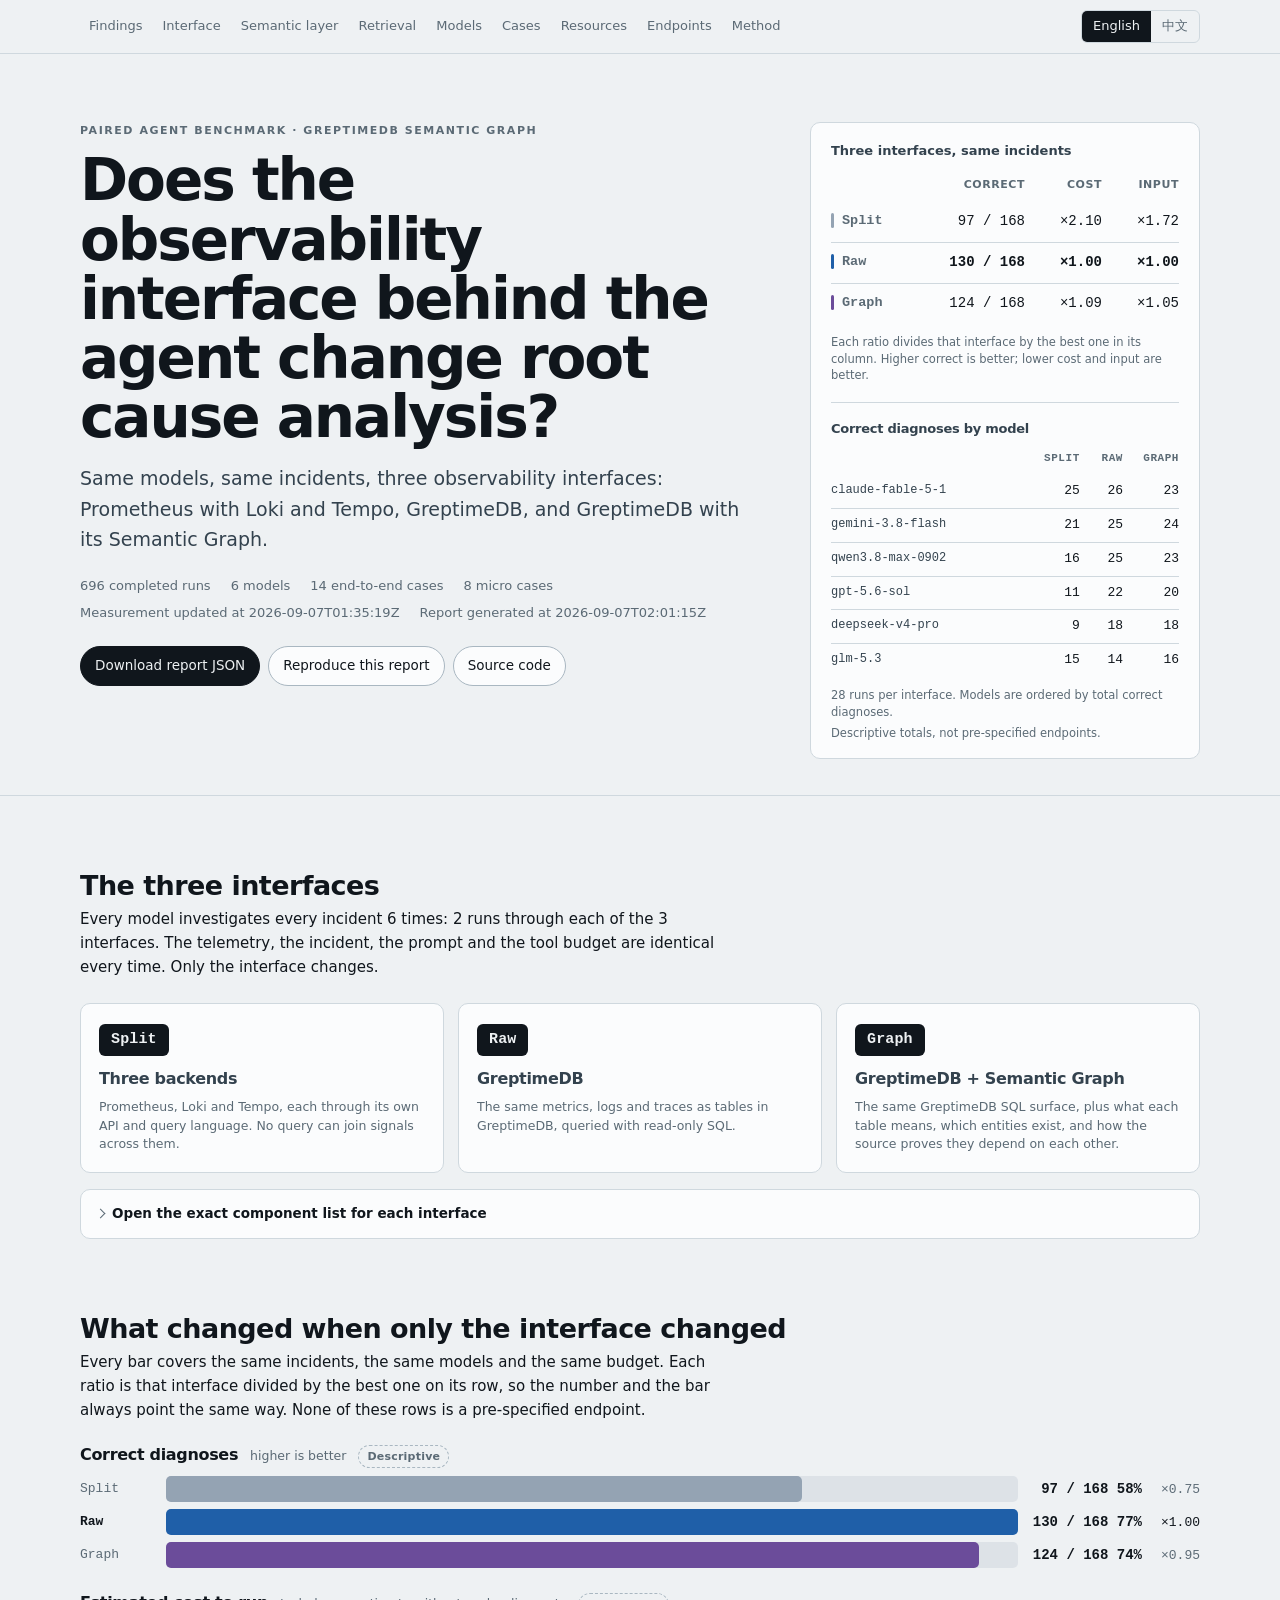
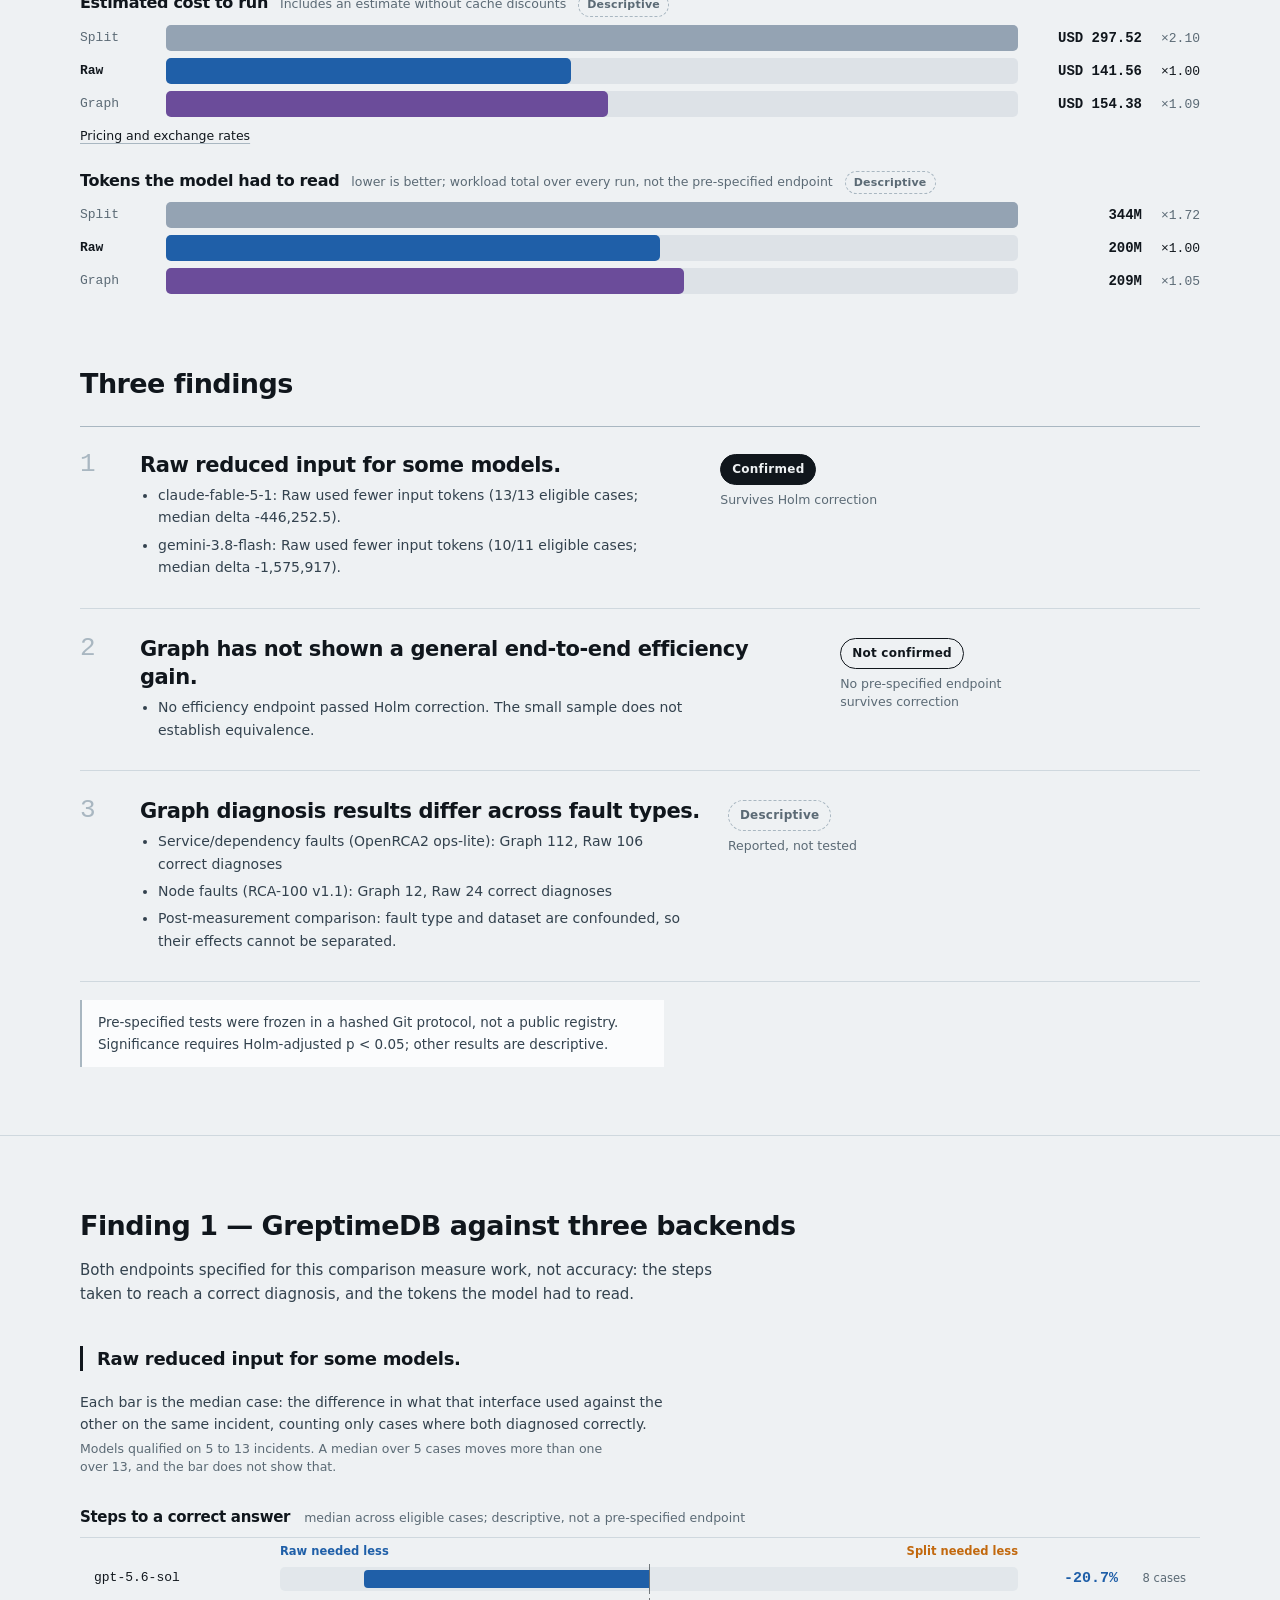
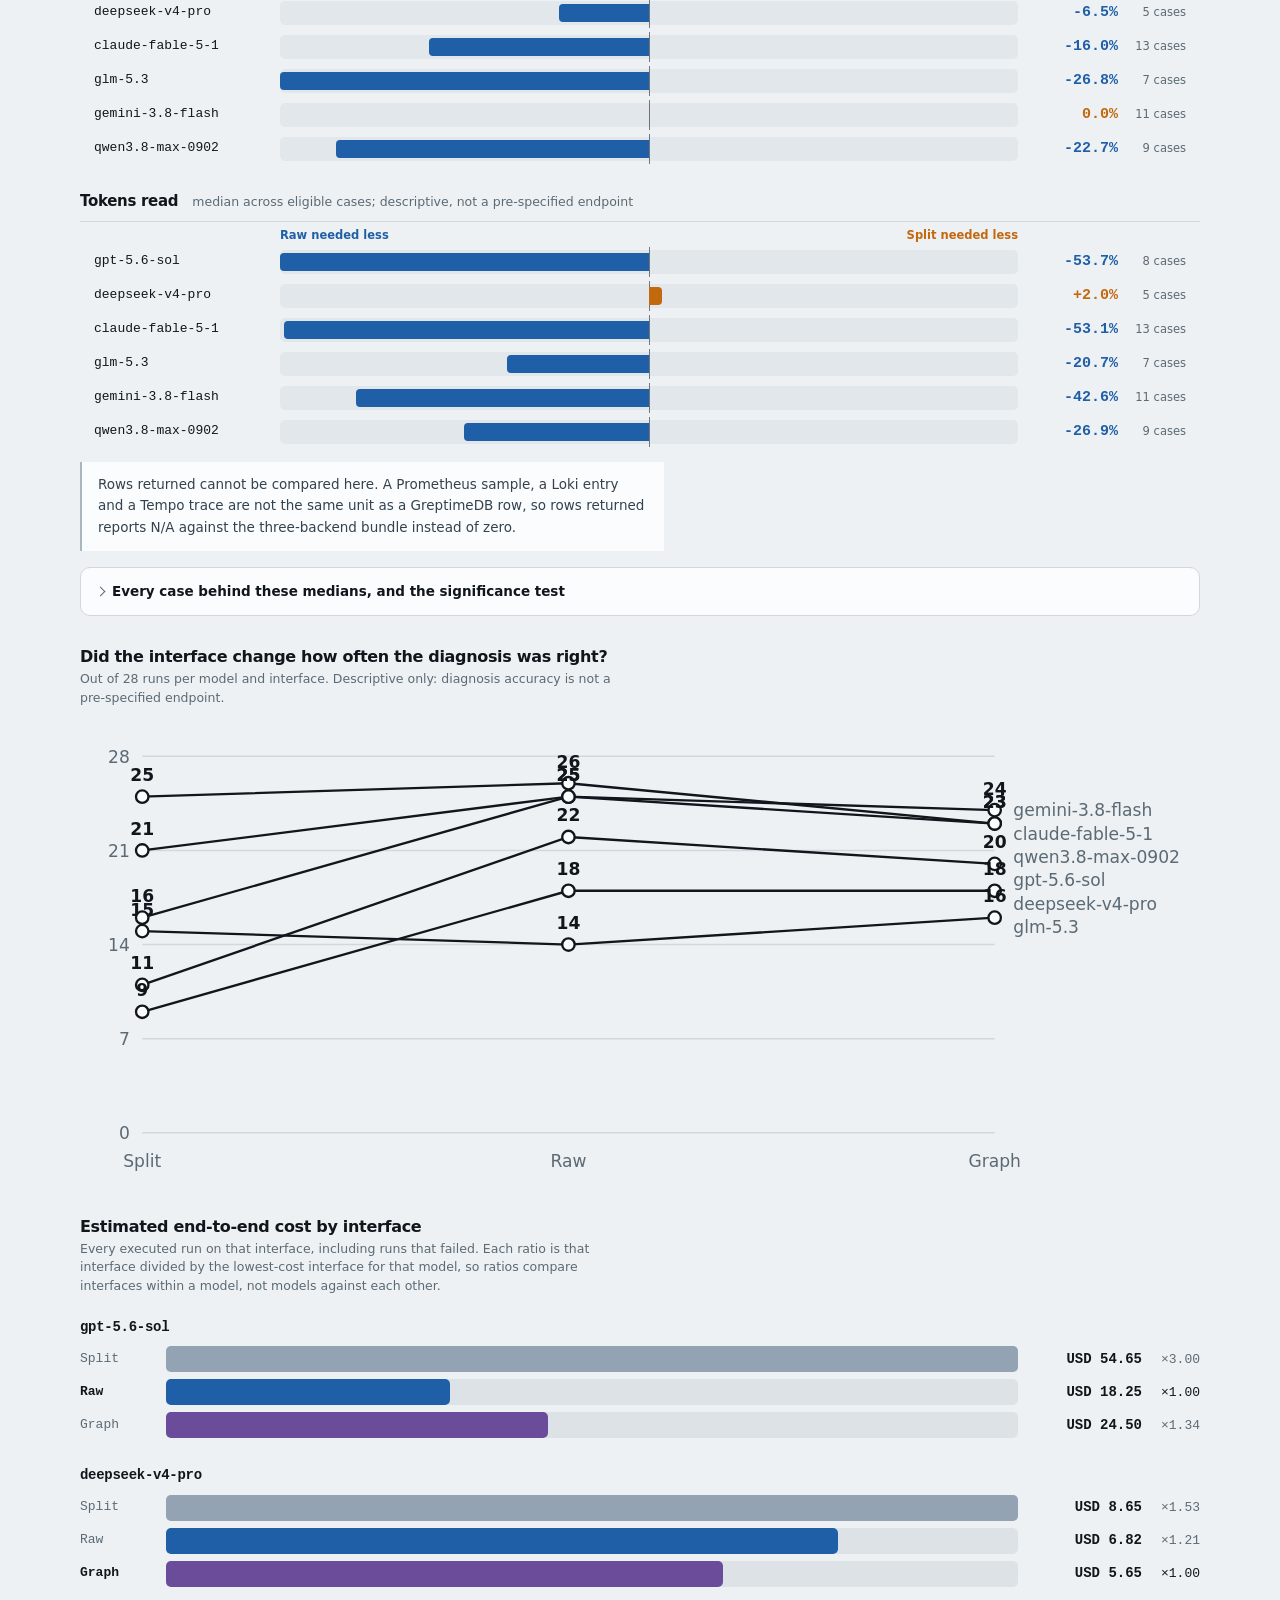
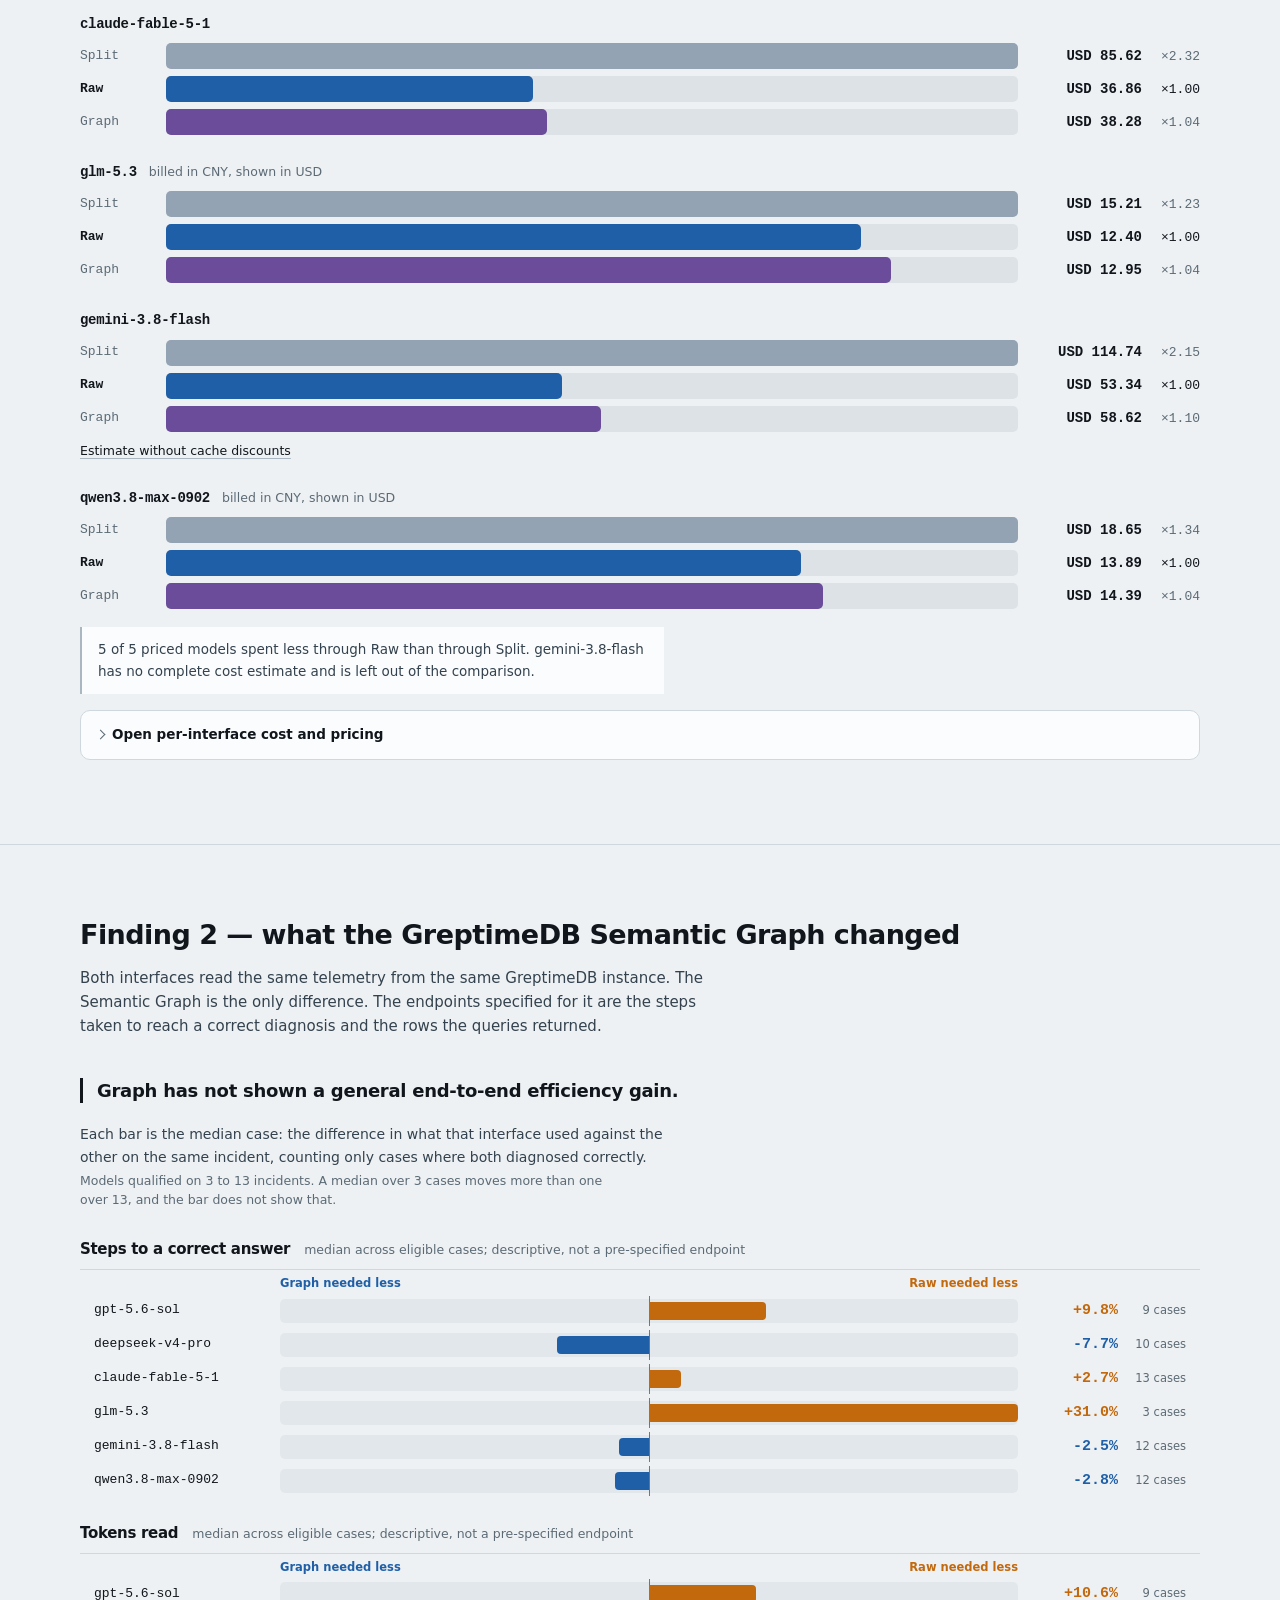
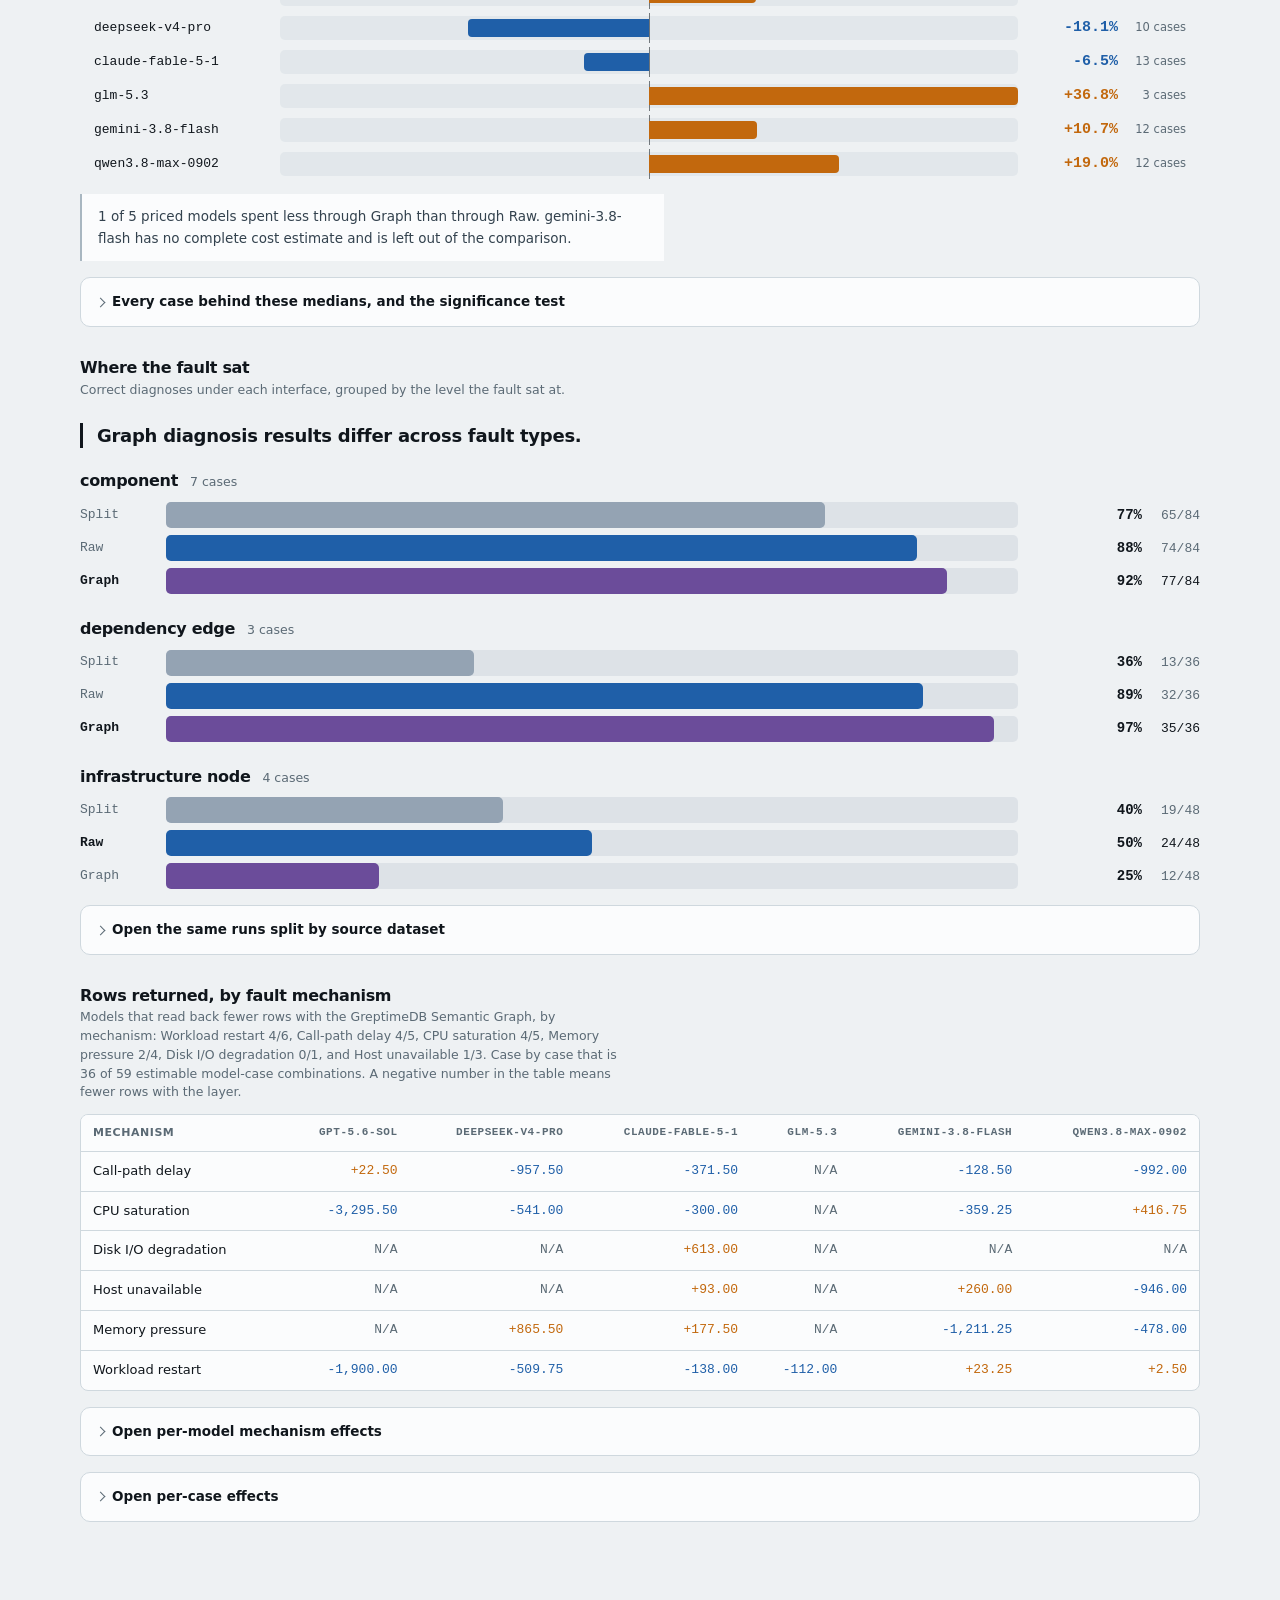
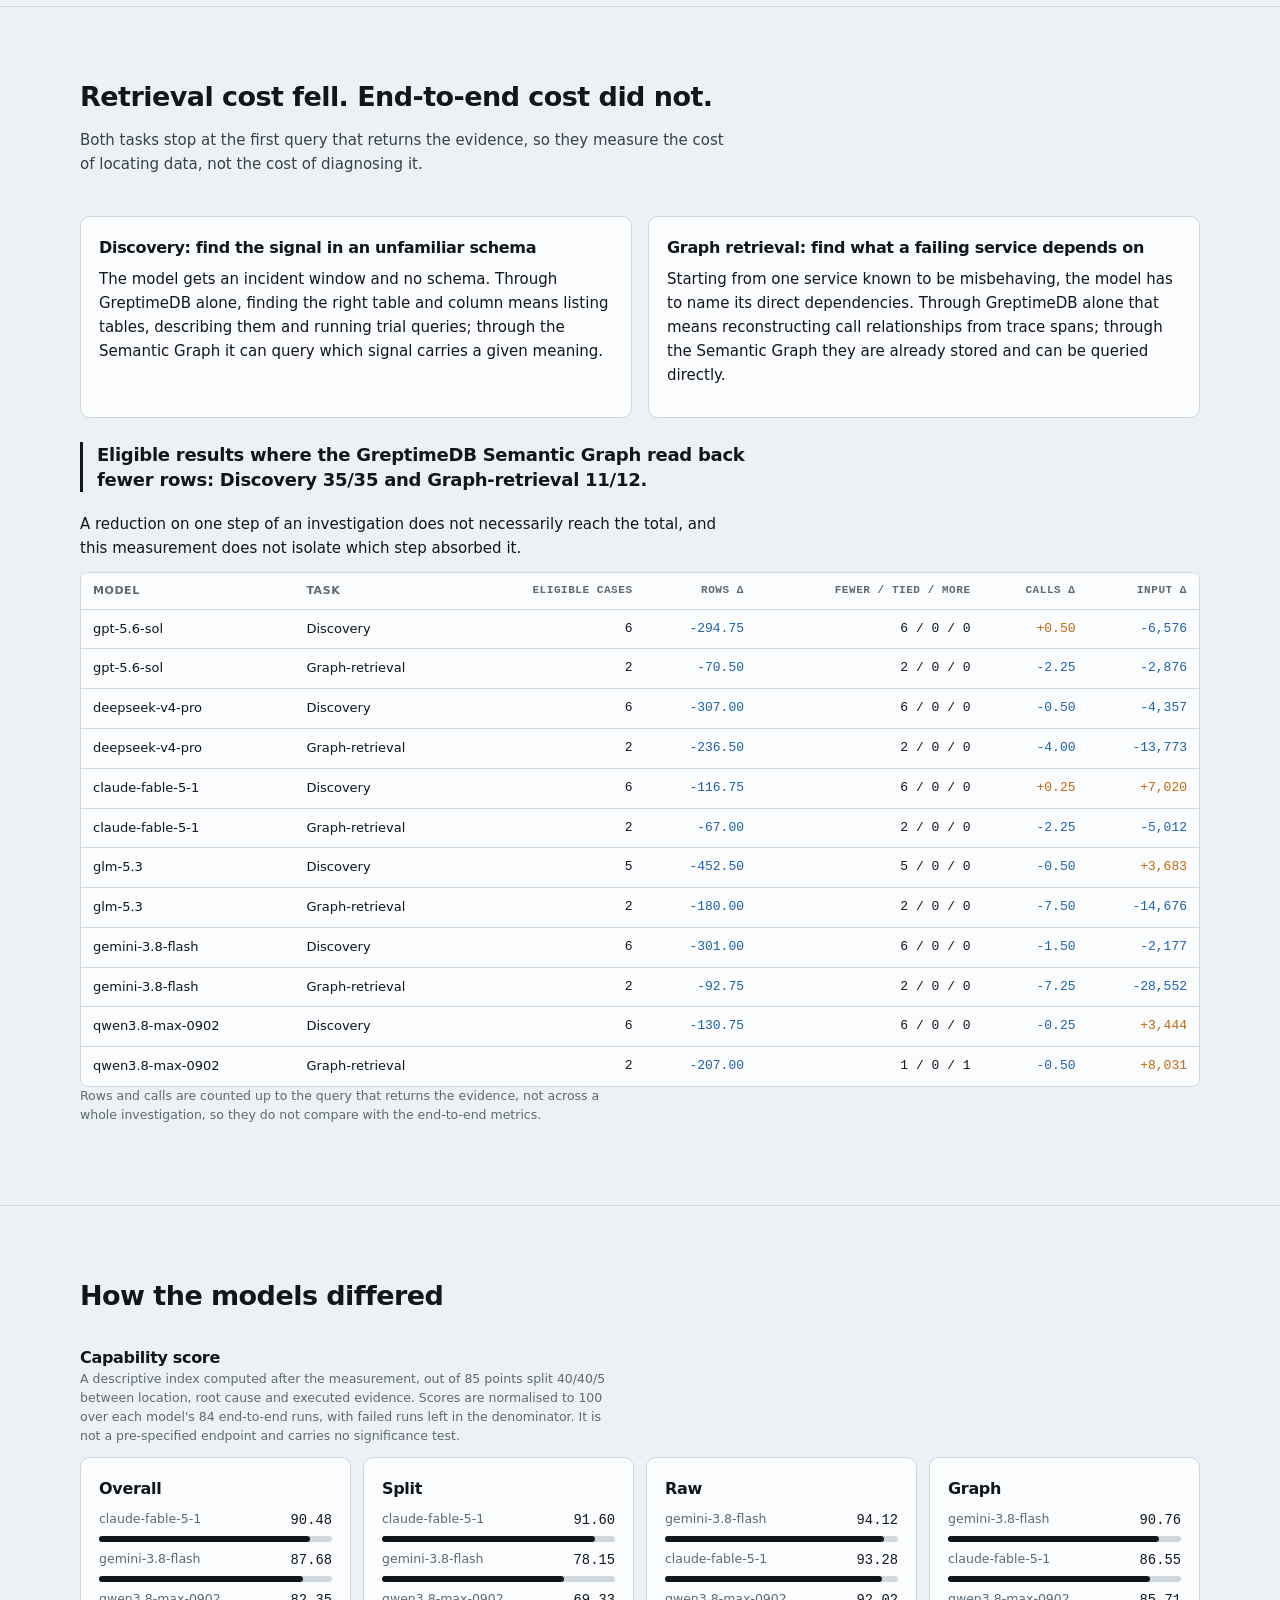
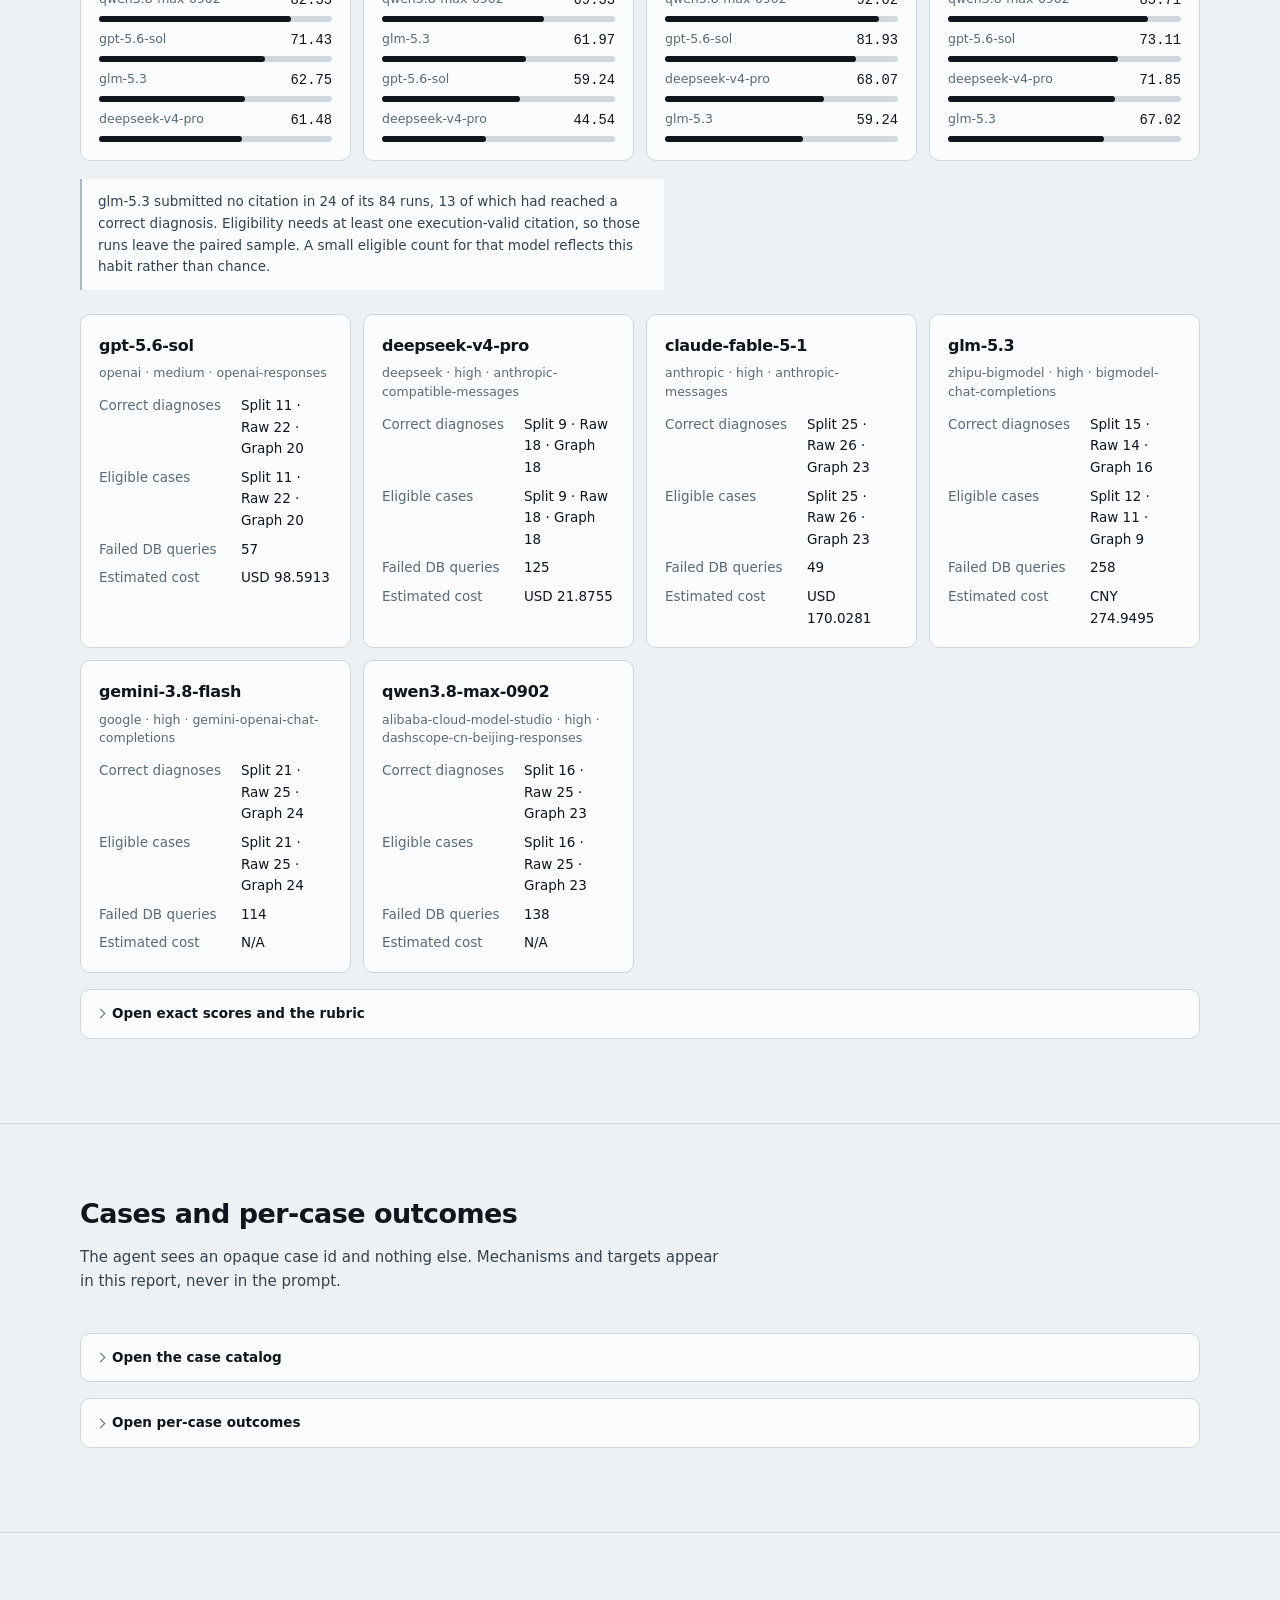
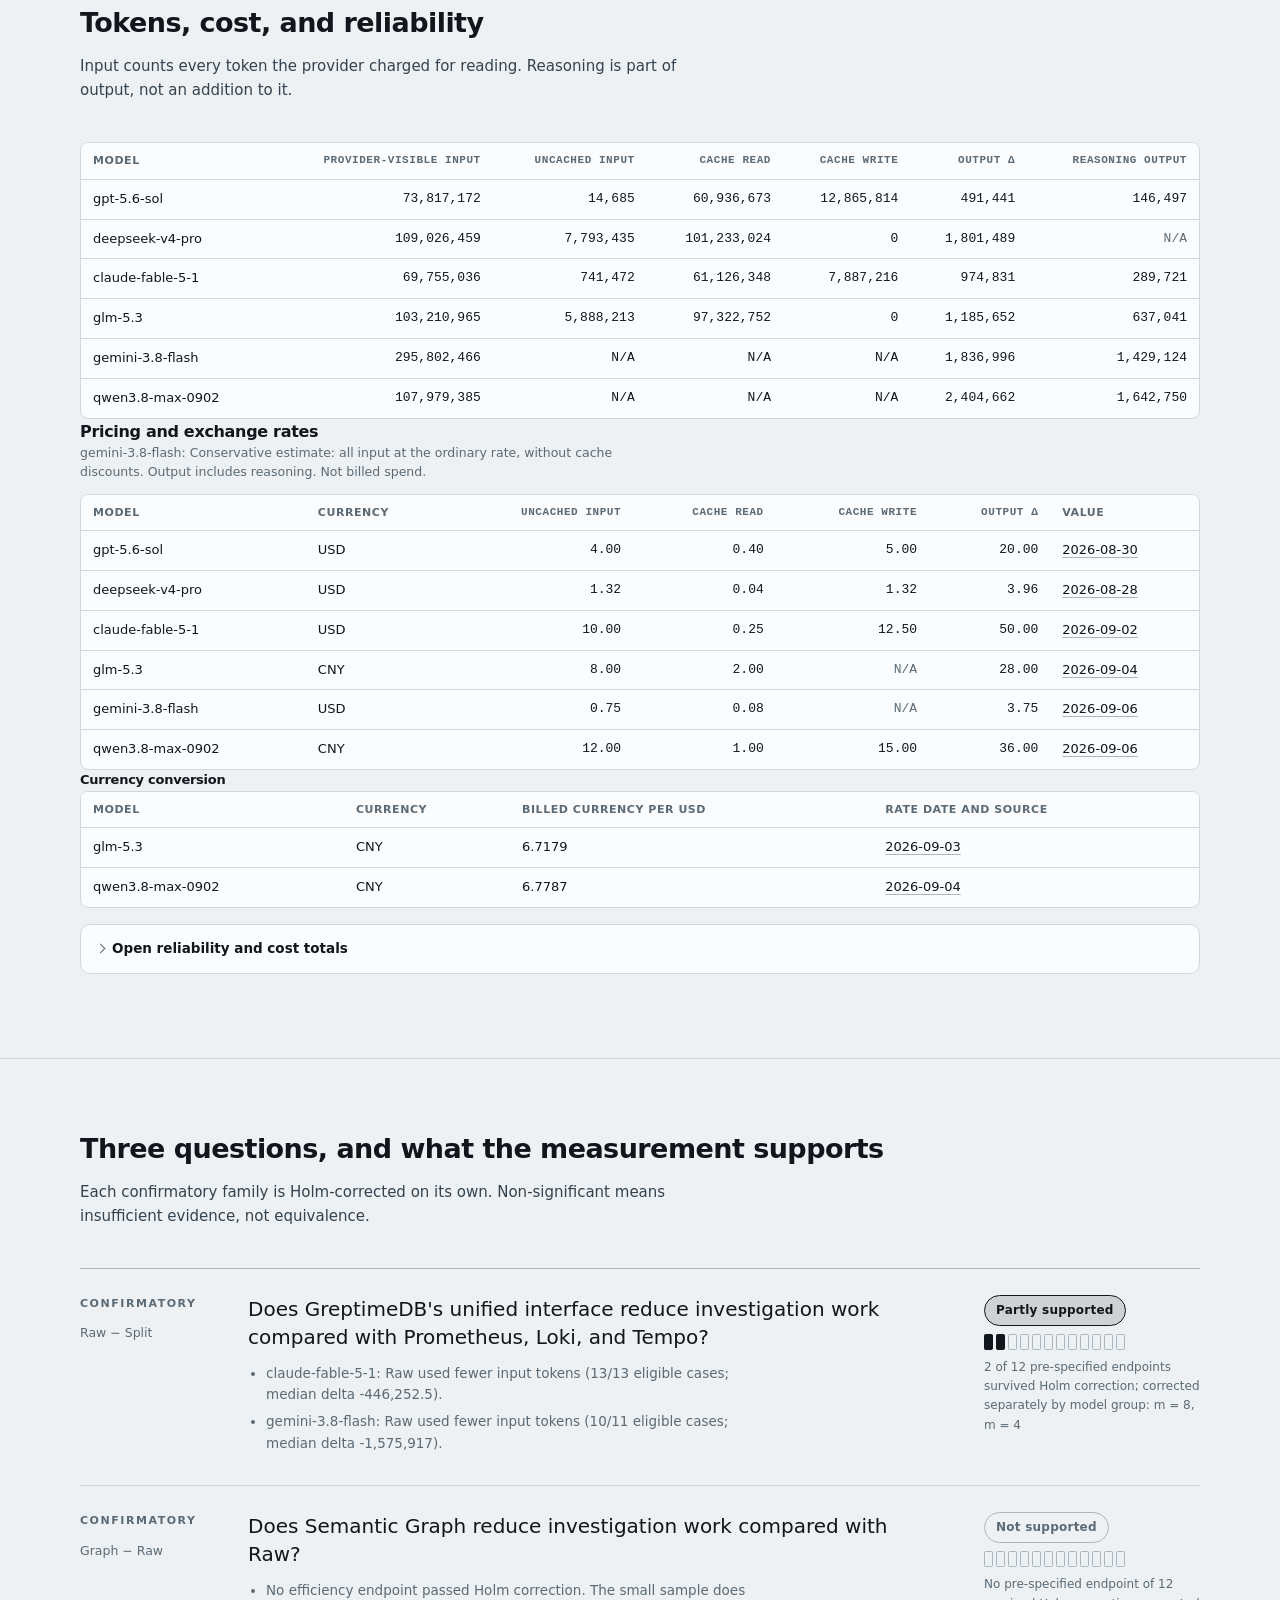
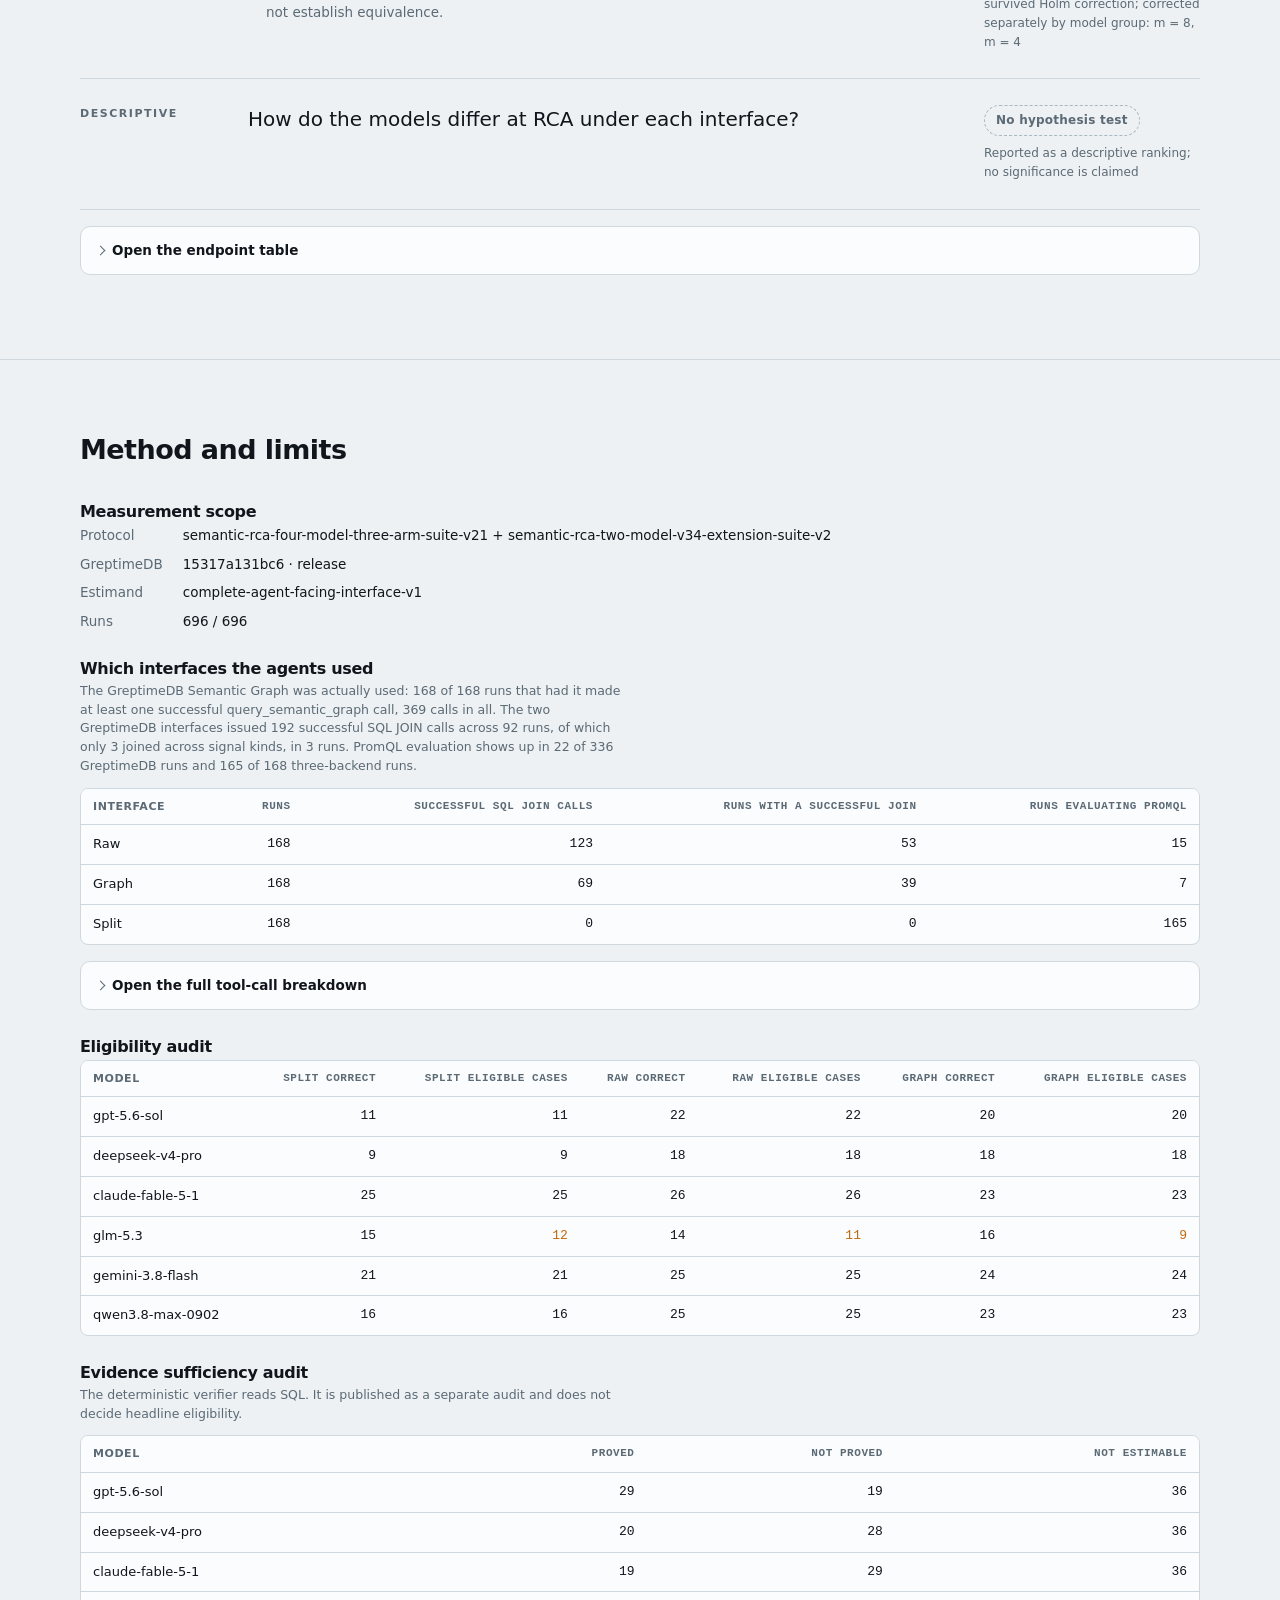
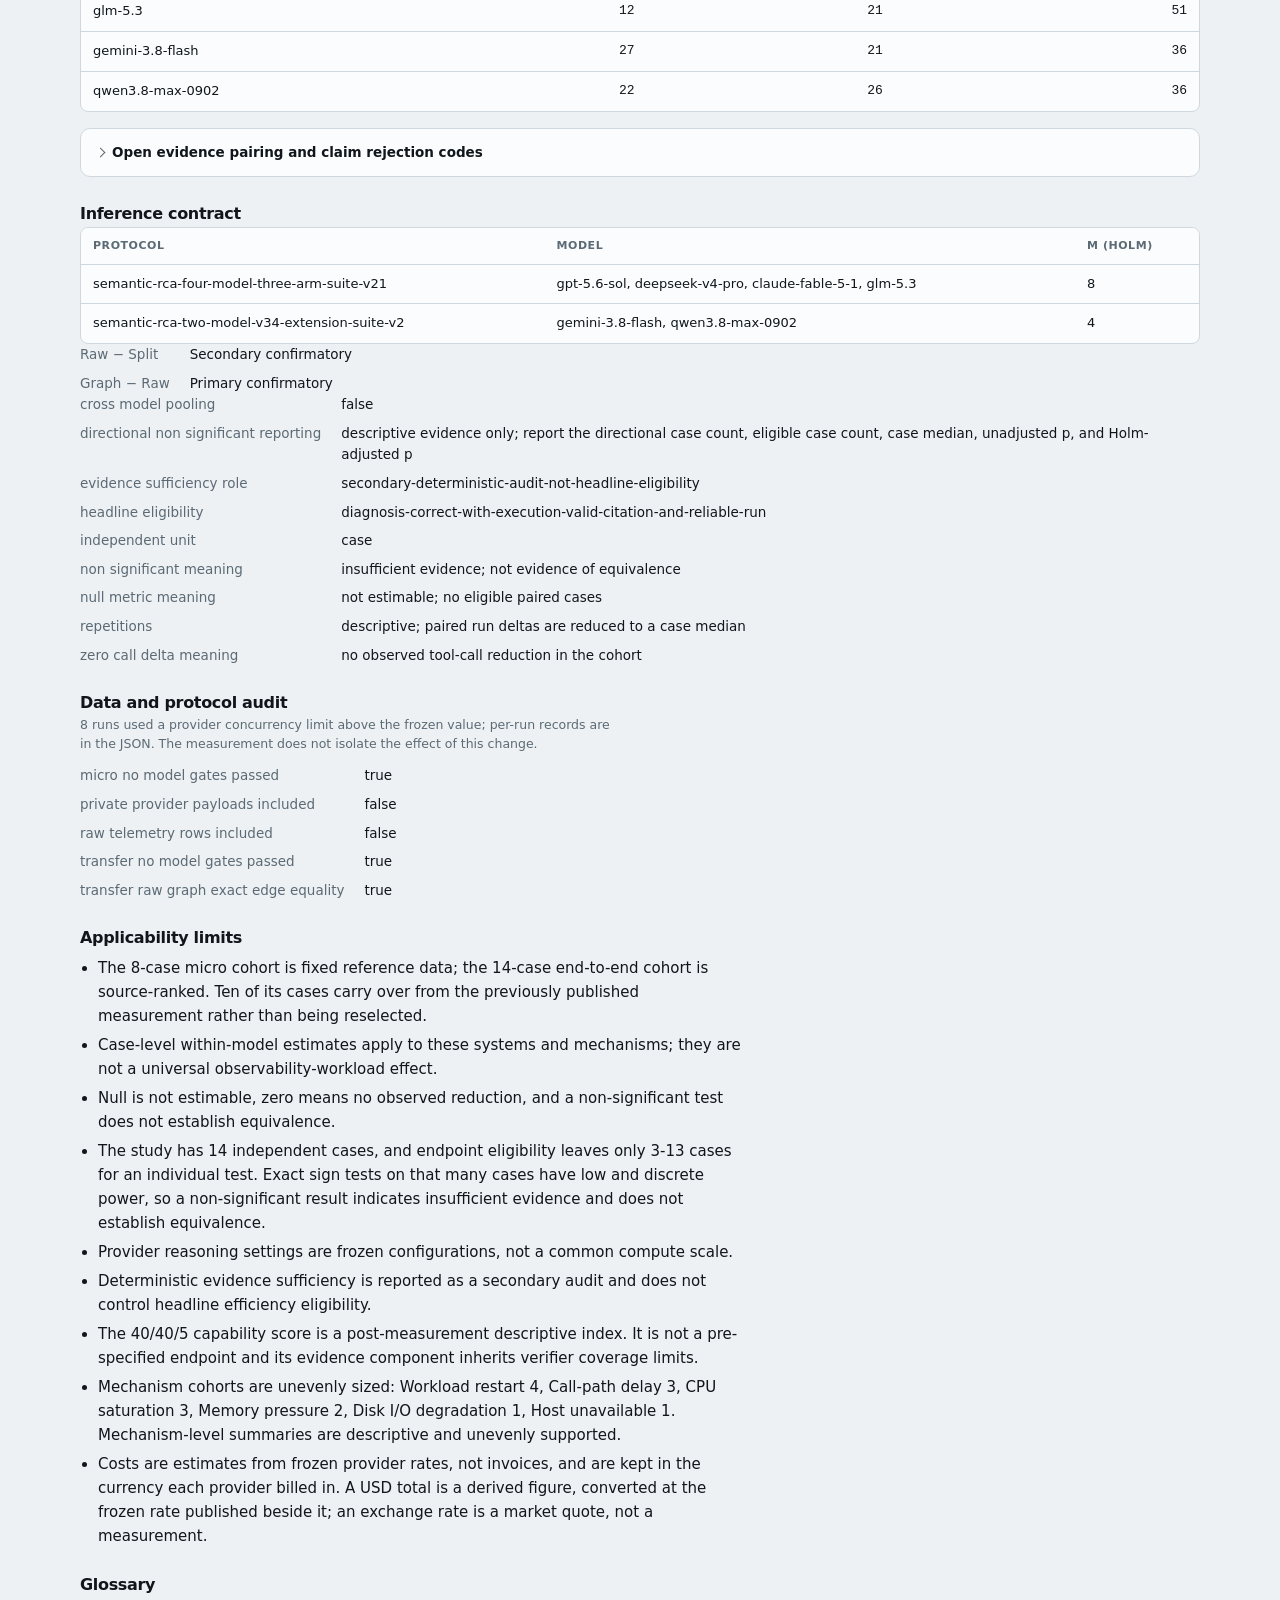
==== artifacts/measurement/agent-rca-v34-six-model.html @ 2697e1e1 "feat(benchmark): add six-model v34 measurement and report Reuse the four-model artifacts and add Gem" ====
<!doctype html>
<html lang="en">
<head>
  <meta charset="utf-8">
  <meta name="viewport" content="width=device-width, initial-scale=1">
  <title>Agent RCA Bench — 2026 report</title>
  <meta name="description" content="A paired measurement of how the observability interface behind an LLM agent changes root cause analysis accuracy, investigation work, and cost.">
  <style>/* Agent RCA Bench report.
 *
 * Neutral by construction. Hue is reserved for one job: which side of a paired
 * comparison a delta favours. Verdicts are encoded by fill density and countable
 * marks instead of colour, so nothing on the page reads as "good" or "bad"
 * before the reader has looked at the number.
 */

:root {
  color-scheme: light;

  --paper: #eef1f3;
  --card: #fbfcfd;
  --ink: #10161c;
  --ink-2: #33424e;
  --muted: #5b6a75;
  --rule: #cfd8de;
  --rule-strong: #a9b7c1;

  /* The only two hues on the page. Negative deltas favour the first treatment
   * named in the comparison; positive deltas favour the second. */
  --favors-left: #1f5fa8;
  --favors-right: #c2680d;
  --favors-left-soft: #dce7f4;
  --favors-right-soft: #f6e6d4;

  /* One colour per interface, used by every bar and by the hero board, so the
   * reader ties a mark back to the same arm wherever it appears. */
  --arm-split: #94a3b3;
  --arm-raw: #1f5fa8;
  --arm-graph: #6b4c9a;

  --step: 4px;
  --gutter: clamp(20px, 4vw, 40px);
  --measure: 68ch;
  --radius: 10px;

  --font-sans: ui-sans-serif, system-ui, -apple-system, BlinkMacSystemFont, "Segoe UI",
    Roboto, "Helvetica Neue", Arial, "PingFang SC", "Hiragino Sans GB",
    "Microsoft YaHei", sans-serif;
  --font-mono: ui-monospace, SFMono-Regular, "SF Mono", Menlo, Consolas,
    "Liberation Mono", monospace;
}

* { box-sizing: border-box; }

html { scroll-behavior: smooth; }

body {
  margin: 0;
  background: var(--paper);
  color: var(--ink);
  font: 15px/1.6 var(--font-sans);
  font-variant-numeric: tabular-nums;
  -webkit-font-smoothing: antialiased;
}

@media (prefers-reduced-motion: reduce) {
  html { scroll-behavior: auto; }
  *, *::before, *::after { animation-duration: 0s !important; transition-duration: 0s !important; }
}

.wrap { width: min(1120px, calc(100% - 2 * var(--gutter))); margin-inline: auto; }

h1, h2, h3, h4 { margin: 0; font-weight: 640; letter-spacing: -0.02em; }
h1 { font-size: clamp(34px, 5.4vw, 58px); line-height: 1.02; letter-spacing: -0.035em; font-weight: 680; }
h2 { font-size: clamp(21px, 2.6vw, 27px); }
h3 { font-size: 16px; }
h4 { font-size: 13px; font-weight: 600; }
p { margin: 0 0 12px; max-width: var(--measure); }
a { color: var(--ink); text-underline-offset: 3px; text-decoration-color: var(--rule-strong); overflow-wrap: anywhere; }
a:hover { text-decoration-color: currentColor; }
:focus-visible { outline: 2px solid var(--ink); outline-offset: 2px; border-radius: 2px; }

/* Hashes, model ids and source URLs are unbreakable tokens that would otherwise
 * push the page wider than a phone viewport. */
code, .num { font-family: var(--font-mono); font-size: 0.92em; overflow-wrap: anywhere; }
.muted { color: var(--muted); }
.caption { color: var(--muted); font-size: 12.5px; line-height: 1.5; }
.eyebrow {
  font-size: 11px;
  font-weight: 680;
  letter-spacing: 0.14em;
  text-transform: uppercase;
  color: var(--muted);
}

/* --- chrome ------------------------------------------------------------- */

.topbar {
  position: sticky;
  top: 0;
  z-index: 20;
  background: color-mix(in srgb, var(--paper) 88%, transparent);
  backdrop-filter: blur(8px);
  border-bottom: 1px solid var(--rule);
}
.topbar-inner {
  display: flex;
  align-items: center;
  gap: 16px;
  padding: 10px 0;
}
.topbar nav {
  display: flex;
  gap: 2px;
  overflow-x: auto;
  scrollbar-width: none;
  flex: 1;
}
.topbar nav::-webkit-scrollbar { display: none; }
.topbar nav a {
  flex: 0 0 auto;
  padding: 5px 9px;
  border-radius: 6px;
  font-size: 13px;
  color: var(--muted);
  text-decoration: none;
  white-space: nowrap;
}
.topbar nav a:hover { color: var(--ink); background: var(--card); }

.lang { display: flex; gap: 0; border: 1px solid var(--rule); border-radius: 6px; overflow: hidden; }
.lang button {
  padding: 5px 11px;
  border: 0;
  background: transparent;
  color: var(--muted);
  font: inherit;
  font-size: 13px;
  cursor: pointer;
}
.lang button[aria-pressed="true"] { background: var(--ink); color: var(--paper); }

/* --- hero: the three questions and their verdicts ------------------------ */

.hero { padding: clamp(40px, 6vw, 68px) 0 clamp(24px, 3vw, 36px); }
.hero h1 { max-width: 16ch; }
.hero .lede { margin-top: 16px; max-width: 56ch; font-size: clamp(16px, 1.7vw, 19px); color: var(--ink-2); }
.hero-meta { display: flex; flex-wrap: wrap; gap: 6px 20px; margin-top: 22px; font-size: 13px; color: var(--muted); }
.hero-actions { display: flex; flex-wrap: wrap; gap: 8px; margin-top: 22px; }
.hero-actions a {
  padding: 8px 14px;
  border: 1px solid var(--rule-strong);
  border-radius: 999px;
  font-size: 13.5px;
  text-decoration: none;
  background: var(--card);
}
.hero-actions a:first-child { background: var(--ink); border-color: var(--ink); color: var(--paper); }

/* The question on the left, the answer on the right. Before this the first
 * screen was prose with an empty half, and the first number sat two screens
 * down. */
.hero-grid {
  display: grid;
  grid-template-columns: minmax(0, 1fr) minmax(330px, 390px);
  gap: clamp(28px, 4vw, 56px);
  align-items: start;
}
.hero-board {
  margin: 0;
  padding: 18px 20px 16px;
  background: var(--card);
  border: 1px solid var(--rule);
  border-radius: var(--radius);
}
.hero-board figcaption {
  margin-bottom: 14px;
  font-size: 13px;
  font-weight: 600;
  color: var(--ink-2);
}
.hero-board table { width: 100%; border-collapse: collapse; }
/* The global `th` rule styles data-table column headers: sticky, uppercase and
 * letterspaced. These tables use `th` for row headers too, and a model id is an
 * exact identifier that must not be recased. */
.hero-board th,
.hero-board td { border-bottom: 0; }
.hero-board th {
  position: static;
  background: none;
  letter-spacing: normal;
  text-transform: none;
  white-space: normal;
}
.hero-board thead th {
  padding: 0 0 9px;
  font-size: 11px;
  font-weight: 600;
  letter-spacing: 0.05em;
  text-align: right;
  text-transform: uppercase;
  color: var(--muted);
}
.hero-board thead th:first-child { text-align: left; }
.hero-board tbody th { padding: 8px 0; text-align: left; font-weight: 500; }
.hero-board tbody td {
  padding: 8px 0 8px 14px;
  font-family: var(--font-mono);
  font-size: 14px;
  text-align: right;
  white-space: nowrap;
}
.hero-board tbody tr + tr th,
.hero-board tbody tr + tr td { border-top: 1px solid var(--rule); }
.hero-board tbody tr[data-basis="true"] td { font-weight: 600; color: var(--ink); }
.arm-chip {
  display: inline-flex;
  align-items: center;
  gap: 8px;
  font-family: var(--font-mono);
  font-size: 13.5px;
  font-weight: 600;
}
.arm-chip::before {
  content: "";
  width: 3px;
  height: 15px;
  border-radius: 2px;
  background: var(--rule-strong);
}
.arm-chip[data-arm="split_pillars"]::before { background: var(--arm-split); }
.arm-chip[data-arm="raw"]::before { background: var(--arm-raw); }
.arm-chip[data-arm="semantic_graph"]::before { background: var(--arm-graph); }
.hero-board-note {
  margin: 10px 0 0;
  max-width: none;
  font-size: 11.5px;
  line-height: 1.45;
  color: var(--muted);
}
.hero-board-note + .hero-board-note { margin-top: 5px; }
.hero-board-sub {
  margin: 18px 0 10px;
  padding-top: 16px;
  border-top: 1px solid var(--rule);
  font-size: 13px;
  font-weight: 600;
  color: var(--ink-2);
}
.hero-models { width: 100%; border-collapse: collapse; }
.hero-models thead th {
  padding: 0 0 8px;
  font-family: var(--font-mono);
  font-size: 11px;
  font-weight: 600;
  text-align: right;
  color: var(--muted);
}
.hero-models thead th:first-child { text-align: left; }
.hero-models tbody th {
  padding: 6px 8px 6px 0;
  font-family: var(--font-mono);
  font-size: 12px;
  font-weight: 500;
  text-align: left;
  color: var(--ink-2);
  overflow-wrap: anywhere;
}
.hero-models tbody td {
  padding: 6px 0 6px 12px;
  font-family: var(--font-mono);
  font-size: 13px;
  text-align: right;
}
.hero-models tbody tr + tr th,
.hero-models tbody tr + tr td { border-top: 1px solid var(--rule); }

/* --- overview: the arms, then the findings ------------------------------- */

.arms { display: grid; grid-template-columns: repeat(3, minmax(0, 1fr)); gap: 14px; margin: 24px 0 8px; }
.arm {
  position: relative;
  padding: 20px 18px 18px;
  background: var(--card);
  border: 1px solid var(--rule);
  border-radius: var(--radius);
}
/* The short name is the card's headline: every later strip, table and axis end
 * refers to it, so it has to be the thing the reader remembers from here. */
.arm-name {
  display: inline-block;
  margin-bottom: 10px;
  padding: 4px 12px;
  border-radius: 6px;
  background: var(--ink);
  color: var(--paper);
  font-family: var(--font-mono);
  font-size: 15px;
  font-weight: 600;
  letter-spacing: 0.01em;
}
.arm h3 { margin-bottom: 6px; font-size: 16px; font-weight: 600; color: var(--ink-2); }
.arm p { margin: 0; }

/* Wherever the three names appear in running prose, they get the same monospace
 * treatment so the reader ties them back to the cards. */
.term {
  padding: 1px 5px;
  border-radius: 4px;
  background: color-mix(in srgb, var(--ink) 8%, transparent);
  font-family: var(--font-mono);
  font-size: 0.9em;
  font-weight: 600;
  white-space: nowrap;
}
.matrix-panel { margin-top: 12px; }

.findings-title { margin-top: clamp(44px, 6vw, 68px); }
.findings { display: grid; gap: 2px; margin-top: 20px; border-top: 1px solid var(--rule-strong); }
/* The verdict sits beside the claim it grades rather than in its own far-right
 * column, which left a gap the width of the badge between the two. */
.finding {
  display: grid;
  grid-template-columns: 40px minmax(0, 1fr);
  gap: 20px;
  align-items: start;
  padding: 24px 0;
  border-bottom: 1px solid var(--rule);
}
/* The verdict spans both rows so a two-line gloss cannot push the supporting
 * paragraph away from the claim it supports. */
.finding-body {
  display: grid;
  /* Content-sized, not 1fr: the text columns are capped for line length, and a
   * stretched track would park the verdict against the far margin again. */
  grid-template-columns: minmax(0, auto) 190px;
  justify-content: start;
  column-gap: 28px;
  align-items: start;
}
.finding-body > h3 { grid-area: 1 / 1; }
.finding-support { grid-area: 2 / 1; }
.finding-index {
  font-family: var(--font-mono);
  font-size: 26px;
  font-weight: 500;
  line-height: 1;
  color: var(--rule-strong);
}
.finding h3 { font-size: clamp(17px, 2vw, 21px); line-height: 1.35; max-width: 46ch; }
.finding-support { margin: 10px 0 0; font-size: 14px; color: var(--ink-2); max-width: 62ch; }
.finding-grade {
  grid-area: 1 / 2 / span 2 / auto;
  display: grid;
  gap: 6px;
  align-content: start;
  justify-items: start;
  padding-top: 3px;
}

.board-title { margin-top: clamp(44px, 6vw, 68px); }
.board { border-top: 1px solid var(--rule-strong); }
.verdict {
  display: grid;
  grid-template-columns: 148px minmax(0, 1fr) 216px;
  gap: 20px;
  align-items: start;
  padding: 26px 0;
  border-bottom: 1px solid var(--rule);
}
.verdict-question { font-size: clamp(16px, 1.9vw, 20px); line-height: 1.4; max-width: 52ch; }
.verdict-detail { margin-top: 8px; font-size: 13.5px; color: var(--muted); max-width: 58ch; }

.verdict-status { display: grid; gap: 8px; justify-items: start; }
.badge {
  display: inline-flex;
  align-items: center;
  padding: 5px 11px;
  border-radius: 999px;
  font-size: 12px;
  font-weight: 640;
  letter-spacing: 0.02em;
  border: 1.5px solid var(--ink);
}
/* Fill weight carries the verdict; no hue, so it survives greyscale and print.
 * The exact tally lives in the countable marks below, not in the fill. */
.badge[data-status="supported"],
.badge[data-grade="confirmed"] { background: var(--ink); color: var(--paper); }
.badge[data-status="partially_supported"],
.badge[data-grade="directional"] { background: color-mix(in srgb, var(--ink) 14%, transparent); }
.badge[data-status="directional_only"] { background: color-mix(in srgb, var(--ink) 14%, transparent); }
.badge[data-status="not_supported"],
.badge[data-status="mixed"],
.badge[data-grade="mixed"] { background: transparent; border-color: var(--rule-strong); color: var(--muted); }
.badge[data-status="descriptive"],
.badge[data-grade="descriptive"] { border-style: dashed; border-color: var(--rule-strong); color: var(--muted); }
.badge-sm { padding: 2px 8px; font-size: 11px; border-width: 1px; }

/* One mark per registered endpoint, filled when it survived correction. */
.tally { display: flex; gap: 3px; flex-wrap: wrap; }
.tally i {
  width: 9px;
  height: 16px;
  border: 1px solid var(--rule-strong);
  border-radius: 1.5px;
}
.tally i[data-on="1"] { background: var(--ink); border-color: var(--ink); }
.tally-label { font-size: 12px; color: var(--muted); }

/* --- sections ------------------------------------------------------------ */

section { padding: clamp(40px, 6vw, 68px) 0; border-top: 1px solid var(--rule); scroll-margin-top: 60px; }
.section-head { display: grid; gap: 10px; margin-bottom: 28px; }
.section-head p { color: var(--ink-2); }

.grid-2 { display: grid; grid-template-columns: repeat(2, minmax(0, 1fr)); gap: 16px; }
.grid-3 { display: grid; grid-template-columns: repeat(3, minmax(0, 1fr)); gap: 16px; }
.grid-4 { display: grid; grid-template-columns: repeat(4, minmax(0, 1fr)); gap: 12px; }

.card {
  padding: 18px;
  background: var(--card);
  border: 1px solid var(--rule);
  border-radius: var(--radius);
}
.card h3 { margin-bottom: 6px; overflow-wrap: anywhere; }

.stat { display: grid; gap: 2px; }
.stat b { font-size: 26px; font-weight: 660; letter-spacing: -0.03em; }
.stat span { font-size: 12.5px; color: var(--muted); }

.note {
  max-width: var(--measure);
  margin: 18px 0 0;
  padding: 12px 16px;
  border-left: 2px solid var(--rule-strong);
  background: var(--card);
  font-size: 13.5px;
  color: var(--ink-2);
}

/* --- signature: paired delta strips -------------------------------------- */

.strips { display: grid; gap: 4px; }
.strip {
  display: grid;
  grid-template-columns: 168px minmax(240px, 1fr) 150px;
  gap: 18px;
  align-items: center;
  padding: 12px 14px;
  border-radius: 8px;
}
.strip:nth-child(odd) { background: color-mix(in srgb, var(--card) 70%, transparent); }
.strip-model { font-size: 13.5px; font-weight: 600; overflow-wrap: anywhere; }
.strip-reading { margin-top: 3px; font-size: 12px; line-height: 1.4; color: var(--muted); }

.strip-axis { position: relative; height: 52px; }
.strip-axis::before {
  content: "";
  position: absolute;
  inset: 30px 0 auto;
  height: 1px;
  background: var(--rule-strong);
}
/* Zero is the only reference the reader needs, so it outranks the ticks. */
.strip-zero {
  position: absolute;
  top: 12px;
  bottom: 4px;
  width: 1.5px;
  margin-left: -0.75px;
  background: var(--ink);
}
.strip-tick { position: absolute; top: 32px; width: 1px; height: 4px; background: var(--rule-strong); }
.strip-tick span {
  position: absolute;
  top: 5px;
  left: 50%;
  transform: translateX(-50%);
  font-family: var(--font-mono);
  font-size: 9.5px;
  color: var(--muted);
  white-space: nowrap;
}
.strip-point {
  position: absolute;
  top: 30px;
  width: 9px;
  height: 9px;
  margin: -4.5px 0 0 -4.5px;
  border-radius: 50%;
  border: 1px solid var(--card);
  animation: point-in 240ms ease-out both;
}
.strip-point[data-side="negative"] { background: var(--favors-left); }
.strip-point[data-side="positive"] { background: var(--favors-right); }
.strip-point[data-side="zero"] { background: var(--muted); }
@keyframes point-in { from { opacity: 0; transform: scale(0.4); } to { opacity: 1; transform: scale(1); } }

/* The median sits above the axis so its label cannot collide with a tick label. */
.strip-median {
  position: absolute;
  top: 22px;
  height: 16px;
  width: 2px;
  margin-left: -1px;
  background: var(--ink);
}
.strip-median::after {
  content: attr(data-label);
  position: absolute;
  top: -14px;
  left: 50%;
  transform: translateX(-50%);
  padding: 0 3px;
  background: var(--paper);
  font-family: var(--font-mono);
  font-size: 10px;
  font-weight: 600;
  color: var(--ink);
  white-space: nowrap;
}
.strip[data-grade="confirmed"] .strip-median::after,
.strip:nth-child(even) .strip-median::after { background: var(--card); }

.strip-result { display: grid; gap: 3px; justify-items: end; text-align: right; }
.strip-signs { font-family: var(--font-mono); font-size: 13px; }
.strip-p { font-size: 11.5px; color: var(--muted); }
/* A confirmed endpoint gets a rule down its left edge; a directional one a
 * lighter rule. Nothing else on the row changes, so the dots stay comparable. */
.strip[data-grade="confirmed"] { box-shadow: inset 3px 0 0 var(--ink); background: var(--card); }
.strip[data-grade="directional"] { box-shadow: inset 3px 0 0 var(--rule-strong); }

.strip-lede { max-width: var(--measure); margin-bottom: 4px; color: var(--ink-2); font-size: 14px; }

/* The axis ends carry the meaning, aligned over the plot column so the words sit
 * above the side they describe. */
.strip-scale {
  display: grid;
  grid-template-columns: 168px minmax(240px, 1fr) 150px;
  gap: 18px;
  padding: 0 14px;
  margin-bottom: 2px;
}
/* Both ends share one grid cell so they sit on the same line, each pushed to the
 * side of the axis it describes. */
.strip-scale span { grid-column: 2; grid-row: 1; font-size: 11.5px; font-weight: 600; }
.strip-scale .scale-left { justify-self: start; color: var(--favors-left); }
.strip-scale .scale-right { justify-self: end; color: var(--favors-right); }

.family-head {
  display: flex;
  flex-wrap: wrap;
  align-items: baseline;
  gap: 6px 14px;
  margin: 28px 0 4px;
  padding-bottom: 8px;
  border-bottom: 1px solid var(--rule);
}
.family-head h3 { font-size: 15px; }
.family-head .muted { font-size: 12.5px; }

/* --- charts -------------------------------------------------------------- */

.chart { display: grid; gap: 12px; }
.chart svg { width: 100%; height: auto; display: block; overflow: visible; }
.chart text { font-family: var(--font-sans); font-variant-numeric: tabular-nums; fill: var(--muted); }
.chart .axis { stroke: var(--rule-strong); stroke-width: 1; }
.chart .grid { stroke: var(--rule); stroke-width: 1; }
.chart .series { fill: none; stroke: var(--ink); stroke-width: 1.5; }
.chart .series-dot { fill: var(--card); stroke: var(--ink); stroke-width: 1.5; }
.chart .value { fill: var(--ink); font-size: 11px; font-weight: 600; }
/* Scope labels read as sentence fragments elsewhere; as a chart heading they
 * need a capital. No effect on the Chinese labels. */
.chart .group-label { font-size: 13px; text-transform: capitalize; }
.chart .label { font-size: 11px; }
.chart .bar { fill: var(--ink); }
.chart .bar-alt { fill: var(--rule-strong); }
.chart .bar-na { fill: none; stroke: var(--rule-strong); stroke-dasharray: 3 3; }

.legend { display: flex; flex-wrap: wrap; gap: 6px 16px; font-size: 12px; color: var(--muted); }
.legend span { display: inline-flex; align-items: center; gap: 6px; }
.legend i { width: 10px; height: 10px; border-radius: 2px; background: var(--ink); }
.legend i.alt { background: var(--rule-strong); }

/* --- tables and detail panels -------------------------------------------- */

.panel {
  margin: 16px 0;
  border: 1px solid var(--rule);
  border-radius: var(--radius);
  background: var(--card);
}
.panel > summary {
  padding: 13px 16px;
  font-size: 13.5px;
  font-weight: 600;
  cursor: pointer;
  list-style: none;
  display: flex;
  align-items: center;
  gap: 8px;
}
.panel > summary::-webkit-details-marker { display: none; }
.panel > summary::before {
  content: "";
  width: 6px;
  height: 6px;
  border-right: 1.5px solid var(--muted);
  border-bottom: 1.5px solid var(--muted);
  transform: rotate(-45deg);
  transition: transform 140ms ease;
}
.panel[open] > summary::before { transform: rotate(45deg); }
.panel[open] > summary { border-bottom: 1px solid var(--rule); }
.panel-body { padding: 16px; display: grid; gap: 14px; }
.panel-body > h4 { margin-top: 6px; }

.table-wrap { overflow-x: auto; border: 1px solid var(--rule); border-radius: 8px; background: var(--card); }
table { width: 100%; border-collapse: collapse; font-size: 13px; }
th, td { padding: 9px 12px; text-align: left; border-bottom: 1px solid var(--rule); vertical-align: top; }
th {
  position: sticky;
  top: 0;
  background: var(--card);
  font-size: 11px;
  font-weight: 640;
  letter-spacing: 0.05em;
  text-transform: uppercase;
  color: var(--muted);
  white-space: nowrap;
}
tbody tr:last-child td { border-bottom: 0; }
td.n, th.n { text-align: right; font-family: var(--font-mono); }
td.na { color: var(--muted); }
td.neg { color: var(--favors-left); }
td.pos { color: var(--favors-right); }

dl.defs { display: grid; grid-template-columns: max-content minmax(0, 1fr); gap: 7px 20px; margin: 0; font-size: 13.5px; }
dl.defs dt { color: var(--muted); }
dl.defs dd { margin: 0; min-width: 0; }

ul.plain { margin: 0; padding-left: 18px; }
ul.plain li { margin: 5px 0; max-width: var(--measure); }

footer { padding: 32px 0 64px; border-top: 1px solid var(--rule); color: var(--muted); font-size: 13px; }

/* --- fallback ------------------------------------------------------------ */

#fallback { display: none; }
.static-summary { width: min(1120px, calc(100% - 2 * var(--gutter))); margin: 48px auto; }
.static-summary h2 { margin-bottom: 12px; }
.static-summary h3 { margin: 20px 0 8px; }
.static-summary ul { padding-left: 18px; }
.static-summary li { margin: 6px 0; }

/* --- responsive ---------------------------------------------------------- */

@media (max-width: 900px) {
  .grid-2, .grid-3, .grid-4 { grid-template-columns: 1fr; }
  .verdict { grid-template-columns: 1fr; gap: 12px; padding: 20px 0; }
  .strip { grid-template-columns: 1fr; gap: 8px; padding: 14px 12px; }
  .strip-result { justify-items: start; text-align: left; }
  .strip:nth-child(odd) { background: var(--card); }
  .strip { border: 1px solid var(--rule); }
}

@media print {
  body { background: #fff; }
  .topbar, .hero-actions { display: none; }
  section { break-inside: avoid; page-break-inside: avoid; }
  .panel > summary { display: none; }
  .panel:not([open]) .panel-body { display: grid; }
  .strip-point { animation: none; }
}

/* A section's own finding, restated where its evidence begins. */
.insight {
  max-width: 56ch;
  margin: 24px 0 20px;
  padding-left: 14px;
  border-left: 3px solid var(--ink);
  font-size: clamp(16px, 1.8vw, 18px);
  font-weight: 620;
  line-height: 1.4;
  letter-spacing: -0.015em;
}

@media (max-width: 900px) {
  .arms { grid-template-columns: 1fr; }
  /* The labels no longer overflow on a desktop width, but they still do here,
   * and the scrollbar is hidden. Fade the trailing edge so the reader can see
   * the row continues. */
  .topbar nav {
    -webkit-mask-image: linear-gradient(to right, #000 calc(100% - 28px), transparent);
    mask-image: linear-gradient(to right, #000 calc(100% - 28px), transparent);
  }
  .finding { grid-template-columns: 28px minmax(0, 1fr); }
  .finding-body { grid-template-columns: minmax(0, 1fr); }
  .finding-body > h3 { grid-area: auto; }
  .finding-grade { grid-area: auto; padding-top: 10px; }
  .finding-support { grid-area: auto; }
  .strip-scale { grid-template-columns: 1fr; padding: 0 12px; }
  .strip-scale span { grid-column: 1; }
  .strip-scale .scale-right { grid-row: auto; justify-self: start; }
}

/* --- relative change: a zero line, and which side of it each model fell -- */

.pct-rows { display: grid; gap: 10px; margin-top: 6px; }
.pct-row {
  display: grid;
  grid-template-columns: 168px minmax(240px, 1fr) 150px;
  align-items: center;
  gap: 18px;
  padding: 0 14px;
}
.pct-name { font-family: var(--font-mono); font-size: 13px; color: var(--ink); }

/* The track is the full span; the zero line is its midpoint, and a bar grows
 * from that midpoint outward, so bar length reads as magnitude and side reads
 * as direction without consulting the number. */
.pct-track {
  position: relative;
  height: 24px;
  border-radius: 5px;
  background: color-mix(in srgb, var(--rule) 40%, transparent);
}
.pct-zero {
  position: absolute;
  left: 50%;
  top: -3px;
  bottom: -3px;
  width: 1px;
  background: var(--ink);
  opacity: 0.55;
}
.pct-fill { position: absolute; top: 3px; height: 18px; }
.pct-fill[data-direction="down"] {
  right: 50%;
  border-radius: 4px 0 0 4px;
  background: var(--favors-left);
}
.pct-fill[data-direction="up"] {
  left: 50%;
  border-radius: 0 4px 4px 0;
  background: var(--favors-right);
}

.pct-value { display: flex; align-items: baseline; justify-content: flex-end; gap: 10px; }
.pct-value strong { font-family: var(--font-mono); font-size: 15px; font-weight: 600; }
.pct-row[data-direction="down"] .pct-value strong { color: var(--favors-left); }
.pct-row[data-direction="up"] .pct-value strong { color: var(--favors-right); }
.pct-cases { font-size: 11.5px; color: var(--muted); min-width: 58px; text-align: right; }

@media (max-width: 900px) {
  .pct-row { grid-template-columns: 1fr; gap: 6px; padding: 0 12px; }
  .pct-value { justify-content: flex-start; }
}

/* --- headline bars: ratios you can see ----------------------------------- */

.headline { display: grid; gap: 22px; margin-top: 20px; }
.headline-row { display: grid; gap: 8px; }
.headline-head { display: flex; flex-wrap: wrap; align-items: baseline; gap: 8px 12px; }
.headline-head h3 { font-size: 16px; }
.headline-row > .caption { margin: 2px 0 0; }
.headline-row p { margin: 0; }

.bars { display: grid; gap: 7px; }
.bar-row {
  display: grid;
  grid-template-columns: 72px minmax(0, 1fr) 168px;
  align-items: center;
  gap: 14px;
}
.bar-name { font-family: var(--font-mono); font-size: 13px; color: var(--muted); }
.bar-row[data-best="true"] .bar-name { color: var(--ink); font-weight: 600; }
.bar-track { height: 26px; border-radius: 5px; background: color-mix(in srgb, var(--rule) 55%, transparent); }
.bar-fill { height: 26px; border-radius: 5px; }

/* Three arm identities. None of them is a "good" or "bad" colour; the number
 * beside the bar carries the direction. */
.bar-fill[data-arm="split_pillars"] { background: var(--arm-split); }
.bar-fill[data-arm="raw"] { background: var(--arm-raw); }
.bar-fill[data-arm="semantic_graph"] { background: var(--arm-graph); }

.bar-value { display: flex; align-items: baseline; justify-content: flex-end; gap: 10px; }
.bar-value strong { font-family: var(--font-mono); font-size: 14px; font-weight: 600; }
.bar-ratio { font-family: var(--font-mono); font-size: 13px; color: var(--muted); min-width: 48px; text-align: right; }
.bar-row[data-best="true"] .bar-ratio { color: var(--ink); }

/* Cost reuses the headline bars; only the group spacing differs, because each
 * group is one model rather than one metric. */
.cost-groups { gap: 26px; }
.cost-groups .headline-head h3 { font-family: var(--font-mono); font-size: 14px; }

@media (max-width: 900px) {
  .bar-row { grid-template-columns: 60px minmax(0, 1fr); }
  .bar-value { grid-column: 2; justify-content: flex-start; }
  .hero-grid { grid-template-columns: 1fr; gap: 28px; }
}
</style>
</head>
<body>
  <div id="report" hidden></div>
  <div id="fallback"><div class="static-summary"><h2>What we found</h2><ol><li><strong>Raw reduced input for some models.</strong> [confirmed] <ul><li>claude-fable-5-1: Raw used fewer input tokens (13/13 eligible cases; median delta -446,252.5).</li><li>gemini-3.8-flash: Raw used fewer input tokens (10/11 eligible cases; median delta -1,575,917).</li></ul></li><li><strong>Graph has not shown a general end-to-end efficiency gain.</strong> [not_confirmed] <ul><li>No efficiency endpoint passed Holm correction. The small sample does not establish equivalence.</li></ul></li><li><strong>Graph diagnosis results differ across fault types.</strong> [descriptive] <ul><li>Service/dependency faults (OpenRCA2 ops-lite): Graph 112, Raw 106 correct diagnoses</li><li>Node faults (RCA-100 v1.1): Graph 12, Raw 24 correct diagnoses</li><li>Post-measurement comparison: fault type and dataset are confounded, so their effects cannot be separated.</li></ul></li></ol><h3>The three interfaces compared</h3><ul><li><strong>Split</strong>: telemetry, prometheus-native-http-api, loki-native-http-api, tempo-native-http-api</li><li><strong>Raw</strong>: telemetry, ordinary-schema-metadata, read-only-sql, promql-without-metric-metadata</li><li><strong>Graph</strong>: telemetry, ordinary-schema-metadata, read-only-sql, promql, table-semantics, semantic-entities, semantic-relationships, usage-guidance, runtime-recovery-guidance, coverage-snapshot</li></ul><h3>Correct diagnoses by interface</h3><ul><li>gpt-5.6-sol: Split 11/28, Raw 22/28, Graph 20/28</li><li>deepseek-v4-pro: Split 9/28, Raw 18/28, Graph 18/28</li><li>claude-fable-5-1: Split 25/28, Raw 26/28, Graph 23/28</li><li>glm-5.3: Split 15/28, Raw 14/28, Graph 16/28</li><li>gemini-3.8-flash: Split 21/28, Raw 25/28, Graph 24/28</li><li>qwen3.8-max-0902: Split 16/28, Raw 25/28, Graph 23/28</li></ul><h3>Pre-specified questions</h3><ul><li>storage shape: partially supported. 2 of 12 pre-specified endpoints survived Holm correction; corrected separately by model group: m = 8, m = 4</li><li>semantic layer: not supported. No pre-specified endpoint of 12 survived Holm correction; corrected separately by model group: m = 8, m = 4</li><li>model ranking: descriptive. Reported as a descriptive ranking; no significance is claimed</li></ul><p>The GreptimeDB Semantic Graph was actually used: 168 of 168 runs that had it made at least one successful query_semantic_graph call, 369 calls in all. The two GreptimeDB interfaces issued 192 successful SQL JOIN calls across 92 runs, of which only 3 joined across signal kinds, in 3 runs. PromQL evaluation shows up in 22 of 336 GreptimeDB runs and 165 of 168 three-backend runs.</p><p>696 completed runs across 6 models, 14 end-to-end cases and 8 micro cases. The full narrative report is in <a href="https://github.com/GreptimeTeam/agent-rca-bench/blob/main/REPORT.md">REPORT.md</a>.</p><p>Measurement updated at 2026-09-07T01:35:19Z; report generated at 2026-09-07T02:01:15Z.</p><p>8 runs used a provider concurrency limit above the frozen value; per-run records are in the JSON. The measurement does not isolate the effect of this change.</p></div></div>
  <noscript><style>#fallback{display:block}</style></noscript>
  <script type="application/json" id="semantic-rca-report">{"audit":{"micro_no_model_gates_passed":true,"private_provider_payloads_included":false,"raw_telemetry_rows_included":false,"transfer_no_model_gates_passed":true,"transfer_raw_graph_exact_edge_equality":true},"capability_scores":{"method_basis":[{"benchmark":"RCAEval","source":"https://github.com/phamquiluan/RCAEval/blob/main/RCAEval/benchmark/evaluation.py","use":"reports coarse service and fine-grained root-cause accuracy separately"},{"benchmark":"RCAgentBench","source":"https://github.com/CSTCloudOps/RCAgentBench/blob/main/eval.py","use":"uses a 40% location, 40% type, and 20% explainability split"}],"models":{"claude-fable-5-1":{"by_treatment":{"raw":{"average_dimension_points":{"evidence":5.0,"location":37.14,"root_cause":37.14},"component_hits":{"causal_locus_match":26,"causal_scope_match":26,"fault_category_match":26,"has_execution_valid_citation":28,"mechanism_code_match":26},"maximum_points":2380,"normalized_score":93.28,"points":2220,"runs":28,"score":79.29,"unscored_dimensions":{"required_evidence_covered":{"covered":9,"failed":15,"not_estimable":4}}},"semantic_graph":{"average_dimension_points":{"evidence":5.0,"location":34.64,"root_cause":33.93},"component_hits":{"causal_locus_match":24,"causal_scope_match":25,"fault_category_match":23,"has_execution_valid_citation":28,"mechanism_code_match":24},"maximum_points":2380,"normalized_score":86.55,"points":2060,"runs":28,"score":73.57,"unscored_dimensions":{"required_evidence_covered":{"covered":10,"failed":14,"not_estimable":4}}},"split_pillars":{"average_dimension_points":{"evidence":5.0,"location":35.71,"root_cause":37.14},"component_hits":{"causal_locus_match":25,"causal_scope_match":25,"fault_category_match":26,"has_execution_valid_citation":28,"mechanism_code_match":26},"maximum_points":2380,"normalized_score":91.6,"points":2180,"runs":28,"score":77.86,"unscored_dimensions":{"required_evidence_covered":{"not_estimable":28}}}},"overall":{"average_dimension_points":{"evidence":5.0,"location":35.83,"root_cause":36.07},"component_hits":{"causal_locus_match":75,"causal_scope_match":76,"fault_category_match":75,"has_execution_valid_citation":84,"mechanism_code_match":76},"maximum_points":7140,"normalized_score":90.48,"points":6460,"runs":84,"score":76.9,"unscored_dimensions":{"required_evidence_covered":{"covered":19,"failed":29,"not_estimable":36}}}},"deepseek-v4-pro":{"by_treatment":{"raw":{"average_dimension_points":{"evidence":5.0,"location":25.71,"root_cause":27.14},"component_hits":{"causal_locus_match":18,"causal_scope_match":18,"fault_category_match":19,"has_execution_valid_citation":28,"mechanism_code_match":19},"maximum_points":2380,"normalized_score":68.07,"points":1620,"runs":28,"score":57.86,"unscored_dimensions":{"required_evidence_covered":{"covered":13,"failed":11,"not_estimable":4}}},"semantic_graph":{"average_dimension_points":{"evidence":5.0,"location":27.86,"root_cause":28.21},"component_hits":{"causal_locus_match":19,"causal_scope_match":21,"fault_category_match":22,"has_execution_valid_citation":28,"mechanism_code_match":19},"maximum_points":2380,"normalized_score":71.85,"points":1710,"runs":28,"score":61.07,"unscored_dimensions":{"required_evidence_covered":{"covered":7,"failed":17,"not_estimable":4}}},"split_pillars":{"average_dimension_points":{"evidence":5.0,"location":17.86,"root_cause":15.0},"component_hits":{"causal_locus_match":11,"causal_scope_match":17,"fault_category_match":12,"has_execution_valid_citation":28,"mechanism_code_match":10},"maximum_points":2380,"normalized_score":44.54,"points":1060,"runs":28,"score":37.86,"unscored_dimensions":{"required_evidence_covered":{"not_estimable":28}}}},"overall":{"average_dimension_points":{"evidence":5.0,"location":23.81,"root_cause":23.45},"component_hits":{"causal_locus_match":48,"causal_scope_match":56,"fault_category_match":53,"has_execution_valid_citation":84,"mechanism_code_match":48},"maximum_points":7140,"normalized_score":61.48,"points":4390,"runs":84,"score":52.26,"unscored_dimensions":{"required_evidence_covered":{"covered":20,"failed":28,"not_estimable":36}}}},"gemini-3.8-flash":{"by_treatment":{"raw":{"average_dimension_points":{"evidence":5.0,"location":36.43,"root_cause":38.57},"component_hits":{"causal_locus_match":25,"causal_scope_match":27,"fault_category_match":27,"has_execution_valid_citation":28,"mechanism_code_match":27},"maximum_points":2380,"normalized_score":94.12,"points":2240,"runs":28,"score":80.0,"unscored_dimensions":{"required_evidence_covered":{"covered":14,"failed":10,"not_estimable":4}}},"semantic_graph":{"average_dimension_points":{"evidence":5.0,"location":35.0,"root_cause":37.14},"component_hits":{"causal_locus_match":24,"causal_scope_match":26,"fault_category_match":26,"has_execution_valid_citation":28,"mechanism_code_match":26},"maximum_points":2380,"normalized_score":90.76,"points":2160,"runs":28,"score":77.14,"unscored_dimensions":{"required_evidence_covered":{"covered":13,"failed":11,"not_estimable":4}}},"split_pillars":{"average_dimension_points":{"evidence":5.0,"location":30.0,"root_cause":31.43},"component_hits":{"causal_locus_match":21,"causal_scope_match":21,"fault_category_match":22,"has_execution_valid_citation":28,"mechanism_code_match":22},"maximum_points":2380,"normalized_score":78.15,"points":1860,"runs":28,"score":66.43,"unscored_dimensions":{"required_evidence_covered":{"not_estimable":28}}}},"overall":{"average_dimension_points":{"evidence":5.0,"location":33.81,"root_cause":35.71},"component_hits":{"causal_locus_match":70,"causal_scope_match":74,"fault_category_match":75,"has_execution_valid_citation":84,"mechanism_code_match":75},"maximum_points":7140,"normalized_score":87.68,"points":6260,"runs":84,"score":74.52,"unscored_dimensions":{"required_evidence_covered":{"covered":27,"failed":21,"not_estimable":36}}}},"glm-5.3":{"by_treatment":{"raw":{"average_dimension_points":{"evidence":3.93,"location":23.57,"root_cause":22.86},"component_hits":{"causal_locus_match":15,"causal_scope_match":21,"fault_category_match":16,"has_execution_valid_citation":22,"mechanism_code_match":16},"maximum_points":2380,"normalized_score":59.24,"points":1410,"runs":28,"score":50.36,"unscored_dimensions":{"required_evidence_covered":{"covered":6,"failed":12,"not_estimable":10}}},"semantic_graph":{"average_dimension_points":{"evidence":3.04,"location":27.86,"root_cause":26.07},"component_hits":{"causal_locus_match":19,"causal_scope_match":21,"fault_category_match":22,"has_execution_valid_citation":17,"mechanism_code_match":17},"maximum_points":2380,"normalized_score":67.02,"points":1595,"runs":28,"score":56.96,"unscored_dimensions":{"required_evidence_covered":{"covered":6,"failed":9,"not_estimable":13}}},"split_pillars":{"average_dimension_points":{"evidence":3.75,"location":24.29,"root_cause":24.64},"component_hits":{"causal_locus_match":16,"causal_scope_match":20,"fault_category_match":18,"has_execution_valid_citation":21,"mechanism_code_match":17},"maximum_points":2380,"normalized_score":61.97,"points":1475,"runs":28,"score":52.68,"unscored_dimensions":{"required_evidence_covered":{"not_estimable":28}}}},"overall":{"average_dimension_points":{"evidence":3.57,"location":25.24,"root_cause":24.52},"component_hits":{"causal_locus_match":50,"causal_scope_match":62,"fault_category_match":56,"has_execution_valid_citation":60,"mechanism_code_match":50},"maximum_points":7140,"normalized_score":62.75,"points":4480,"runs":84,"score":53.33,"unscored_dimensions":{"required_evidence_covered":{"covered":12,"failed":21,"not_estimable":51}}}},"gpt-5.6-sol":{"by_treatment":{"raw":{"average_dimension_points":{"evidence":5.0,"location":32.86,"root_cause":31.79},"component_hits":{"causal_locus_match":23,"causal_scope_match":23,"fault_category_match":23,"has_execution_valid_citation":28,"mechanism_code_match":22},"maximum_points":2380,"normalized_score":81.93,"points":1950,"runs":28,"score":69.64,"unscored_dimensions":{"required_evidence_covered":{"covered":15,"failed":9,"not_estimable":4}}},"semantic_graph":{"average_dimension_points":{"evidence":5.0,"location":28.57,"root_cause":28.57},"component_hits":{"causal_locus_match":20,"causal_scope_match":20,"fault_category_match":20,"has_execution_valid_citation":28,"mechanism_code_match":20},"maximum_points":2380,"normalized_score":73.11,"points":1740,"runs":28,"score":62.14,"unscored_dimensions":{"required_evidence_covered":{"covered":14,"failed":10,"not_estimable":4}}},"split_pillars":{"average_dimension_points":{"evidence":5.0,"location":23.21,"root_cause":22.14},"component_hits":{"causal_locus_match":15,"causal_scope_match":20,"fault_category_match":20,"has_execution_valid_citation":28,"mechanism_code_match":14},"maximum_points":2380,"normalized_score":59.24,"points":1410,"runs":28,"score":50.36,"unscored_dimensions":{"required_evidence_covered":{"not_estimable":28}}}},"overall":{"average_dimension_points":{"evidence":5.0,"location":28.21,"root_cause":27.5},"component_hits":{"causal_locus_match":58,"causal_scope_match":63,"fault_category_match":63,"has_execution_valid_citation":84,"mechanism_code_match":56},"maximum_points":7140,"normalized_score":71.43,"points":5100,"runs":84,"score":60.71,"unscored_dimensions":{"required_evidence_covered":{"covered":29,"failed":19,"not_estimable":36}}}},"qwen3.8-max-0902":{"by_treatment":{"raw":{"average_dimension_points":{"evidence":5.0,"location":37.14,"root_cause":36.07},"component_hits":{"causal_locus_match":26,"causal_scope_match":26,"fault_category_match":26,"has_execution_valid_citation":28,"mechanism_code_match":25},"maximum_points":2380,"normalized_score":92.02,"points":2190,"runs":28,"score":78.21,"unscored_dimensions":{"required_evidence_covered":{"covered":14,"failed":10,"not_estimable":4}}},"semantic_graph":{"average_dimension_points":{"evidence":5.0,"location":33.57,"root_cause":34.29},"component_hits":{"causal_locus_match":23,"causal_scope_match":25,"fault_category_match":24,"has_execution_valid_citation":28,"mechanism_code_match":24},"maximum_points":2380,"normalized_score":85.71,"points":2040,"runs":28,"score":72.86,"unscored_dimensions":{"required_evidence_covered":{"covered":8,"failed":16,"not_estimable":4}}},"split_pillars":{"average_dimension_points":{"evidence":5.0,"location":25.0,"root_cause":28.93},"component_hits":{"causal_locus_match":17,"causal_scope_match":19,"fault_category_match":21,"has_execution_valid_citation":28,"mechanism_code_match":20},"maximum_points":2380,"normalized_score":69.33,"points":1650,"runs":28,"score":58.93,"unscored_dimensions":{"required_evidence_covered":{"not_estimable":28}}}},"overall":{"average_dimension_points":{"evidence":5.0,"location":31.9,"root_cause":33.1},"component_hits":{"causal_locus_match":66,"causal_scope_match":70,"fault_category_match":71,"has_execution_valid_citation":84,"mechanism_code_match":69},"maximum_points":7140,"normalized_score":82.35,"points":5880,"runs":84,"score":70.0,"unscored_dimensions":{"required_evidence_covered":{"covered":22,"failed":26,"not_estimable":36}}}}},"overall_formula":"sum of the 85-point rubric over every end-to-end run for the model, divided by 85 points per run and normalized to 100; every treatment contributes equally and failed runs remain in the denominator; deterministic evidence sufficiency is outside the rubric because the verifier cannot decide it for every query language","ranking_basis":"normalized_score","rankings":{"overall":[{"model":"claude-fable-5-1","rank":1,"score":90.48},{"model":"gemini-3.8-flash","rank":2,"score":87.68},{"model":"qwen3.8-max-0902","rank":3,"score":82.35},{"model":"gpt-5.6-sol","rank":4,"score":71.43},{"model":"glm-5.3","rank":5,"score":62.75},{"model":"deepseek-v4-pro","rank":6,"score":61.48}],"raw":[{"model":"gemini-3.8-flash","rank":1,"score":94.12},{"model":"claude-fable-5-1","rank":2,"score":93.28},{"model":"qwen3.8-max-0902","rank":3,"score":92.02},{"model":"gpt-5.6-sol","rank":4,"score":81.93},{"model":"deepseek-v4-pro","rank":5,"score":68.07},{"model":"glm-5.3","rank":6,"score":59.24}],"semantic_graph":[{"model":"gemini-3.8-flash","rank":1,"score":90.76},{"model":"claude-fable-5-1","rank":2,"score":86.55},{"model":"qwen3.8-max-0902","rank":3,"score":85.71},{"model":"gpt-5.6-sol","rank":4,"score":73.11},{"model":"deepseek-v4-pro","rank":5,"score":71.85},{"model":"glm-5.3","rank":6,"score":67.02}],"split_pillars":[{"model":"claude-fable-5-1","rank":1,"score":91.6},{"model":"gemini-3.8-flash","rank":2,"score":78.15},{"model":"qwen3.8-max-0902","rank":3,"score":69.33},{"model":"glm-5.3","rank":4,"score":61.97},{"model":"gpt-5.6-sol","rank":5,"score":59.24},{"model":"deepseek-v4-pro","rank":6,"score":44.54}]},"role":"post-measurement descriptive capability index; not a pre-specified endpoint and not used for hypothesis testing","rubric":{"causal_locus_match":{"dimension":"location","label":"declared causal locus","points":30},"causal_scope_match":{"dimension":"location","label":"causal scope","points":10},"fault_category_match":{"dimension":"root_cause","label":"fault category","points":10},"has_execution_valid_citation":{"dimension":"evidence","label":"executed evidence","points":5},"mechanism_code_match":{"dimension":"root_cause","label":"root-cause mechanism","points":30}}},"case_catalog":[{"case_id":"semantic-rca-transfer-001","causal_scope":"component","dataset":"openrca2","mechanism_code":"workload_restart","oracle":{"abnormal_samples":13,"allowed_operations":[],"normal_samples":13,"predicate":"workload_restart_transition","source_table":"k8s_container_restarts","threshold":1.0,"value_column":"greptime_value"},"source_case":"hs8-user-pod-failure-q2q5tv","system":"Hotel Reservation","target":"user"},{"case_id":"semantic-rca-transfer-002","causal_scope":"component","dataset":"openrca2","mechanism_code":"workload_restart","oracle":{"abnormal_samples":15,"allowed_operations":[],"normal_samples":13,"predicate":"workload_restart_transition","source_table":"k8s_container_restarts","threshold":1.0,"value_column":"greptime_value"},"source_case":"hs7-reservation-pod-failure-wv88wr","system":"Hotel Reservation","target":"reservation"},{"case_id":"semantic-rca-transfer-003","causal_scope":"component","dataset":"openrca2","mechanism_code":"workload_restart","oracle":{"abnormal_samples":22,"allowed_operations":[],"normal_samples":13,"predicate":"workload_restart_transition","source_table":"k8s_container_restarts","threshold":1.0,"value_column":"greptime_value"},"source_case":"hs5-user-pod-failure-7lghrl","system":"Hotel Reservation","target":"user"},{"case_id":"semantic-rca-transfer-004","causal_scope":"component","dataset":"openrca2","mechanism_code":"workload_restart","oracle":{"abnormal_samples":12,"allowed_operations":[],"normal_samples":15,"predicate":"workload_restart_transition","source_table":"k8s_container_restarts","threshold":1.0,"value_column":"greptime_value"},"source_case":"otel-demo14-product-catalog-pod-failure-nw4q7w","system":"OpenTelemetry Demo","target":"product-catalog"},{"case_id":"semantic-rca-transfer-005","causal_scope":"dependency_edge","dataset":"openrca2","mechanism_code":"call_path_delay","oracle":{"abnormal_samples":93,"allowed_operations":["rate.Rate/GetRates"],"normal_samples":1359,"predicate":"call_path_start_gap_transition","source_table":"traces","threshold":500000000.0,"value_column":"server_start_minus_client_start_ns"},"source_case":"hs1-search-delay-bmhxp8","system":"Hotel Reservation","target":"search -> rate"},{"case_id":"semantic-rca-transfer-006","causal_scope":"dependency_edge","dataset":"openrca2","mechanism_code":"call_path_delay","oracle":{"abnormal_samples":80,"allowed_operations":["rate.Rate/GetRates"],"normal_samples":627,"predicate":"call_path_start_gap_transition","source_table":"traces","threshold":500000000.0,"value_column":"server_start_minus_client_start_ns"},"source_case":"hs12-search-delay-7l9ggr","system":"Hotel Reservation","target":"search -> rate"},{"case_id":"semantic-rca-transfer-007","causal_scope":"dependency_edge","dataset":"openrca2","mechanism_code":"call_path_delay","oracle":{"abnormal_samples":26,"allowed_operations":["POST /getquote","POST quote"],"normal_samples":15,"predicate":"call_path_start_gap_transition","source_table":"traces","threshold":500000000.0,"value_column":"server_start_minus_client_start_ns"},"source_case":"otel-demo1-shipping-delay-sm2szn","system":"OpenTelemetry Demo","target":"shipping -> quote"},{"case_id":"semantic-rca-transfer-008","causal_scope":"component","dataset":"openrca2","mechanism_code":"cpu_saturation","oracle":{"abnormal_samples":45,"allowed_operations":[],"normal_samples":22,"predicate":"container_cpu_saturation","source_table":"container_cpu_usage","threshold":0.5,"value_column":"greptime_value"},"source_case":"hs10-search-cpu-exhaustion-9ptnql","system":"Hotel Reservation","target":"search"},{"case_id":"semantic-rca-transfer-009","causal_scope":"component","dataset":"openrca2","mechanism_code":"cpu_saturation","oracle":{"abnormal_samples":29,"allowed_operations":[],"normal_samples":27,"predicate":"container_cpu_saturation","source_table":"container_cpu_usage","threshold":0.5,"value_column":"greptime_value"},"source_case":"hs10-reservation-cpu-exhaustion-rvn9j8","system":"Hotel Reservation","target":"reservation"},{"case_id":"semantic-rca-transfer-010","causal_scope":"component","dataset":"openrca2","mechanism_code":"memory_pressure","oracle":{"abnormal_samples":43,"allowed_operations":[],"normal_samples":42,"predicate":"container_memory_pressure","source_table":"container_memory_working_set","threshold":536870912.0,"value_column":"greptime_value"},"source_case":"hs10-geo-memory-exhaustion-pmtmcp","system":"Hotel Reservation","target":"geo"},{"case_id":"semantic-rca-transfer-011","causal_scope":"infrastructure_node","dataset":"rca100","mechanism_code":"cpu_saturation","oracle":{"abnormal_samples":19,"allowed_operations":[],"normal_samples":18,"predicate":"node_cpu_saturation","source_table":"node_cpu_usage_rate","threshold":50.0,"value_column":"greptime_value"},"source_case":"t019","system":"OpenTelemetry Demo Store","target":"cn-hongkong.10.0.1.49"},{"case_id":"semantic-rca-transfer-012","causal_scope":"infrastructure_node","dataset":"rca100","mechanism_code":"memory_pressure","oracle":{"abnormal_samples":9,"allowed_operations":[],"normal_samples":8,"predicate":"node_memory_pressure","source_table":"node_memory_usage_rate","threshold":50.0,"value_column":"greptime_value"},"source_case":"t003","system":"OpenTelemetry Demo Store","target":"cn-hongkong.10.0.1.69"},{"case_id":"semantic-rca-transfer-013","causal_scope":"infrastructure_node","dataset":"rca100","mechanism_code":"disk_io_degradation","oracle":null,"source_case":"t022","system":"OpenTelemetry Demo Store","target":"cn-hongkong.10.0.1.55"},{"case_id":"semantic-rca-transfer-014","causal_scope":"infrastructure_node","dataset":"rca100","mechanism_code":"host_unavailable","oracle":null,"source_case":"t073","system":"OpenTelemetry Demo Store","target":"cn-hongkong.10.0.1.65"}],"case_outcomes":[{"case_id":"semantic-rca-transfer-001","causal_scope":"component","dataset":"openrca2","diagnosis_correct":{"raw":12,"semantic_graph":12,"split_pillars":12},"eligible_models":6,"mechanism_code":"workload_restart","models_with_estimable_cost":5,"models_with_fewer_calls":3,"models_with_fewer_input_tokens":4,"models_with_fewer_output_tokens":5,"models_with_fewer_rows":4,"models_with_fewer_tokens":4,"models_with_lower_estimated_cost":3,"oracle":{"abnormal_samples":13,"allowed_operations":[],"normal_samples":13,"predicate":"workload_restart_transition","source_table":"k8s_container_restarts","threshold":1.0,"value_column":"greptime_value"},"source_case":"hs8-user-pod-failure-q2q5tv","system":"Hotel Reservation","target":"user"},{"case_id":"semantic-rca-transfer-002","causal_scope":"component","dataset":"openrca2","diagnosis_correct":{"raw":12,"semantic_graph":12,"split_pillars":8},"eligible_models":6,"mechanism_code":"workload_restart","models_with_estimable_cost":5,"models_with_fewer_calls":3,"models_with_fewer_input_tokens":2,"models_with_fewer_output_tokens":2,"models_with_fewer_rows":3,"models_with_fewer_tokens":2,"models_with_lower_estimated_cost":2,"oracle":{"abnormal_samples":15,"allowed_operations":[],"normal_samples":13,"predicate":"workload_restart_transition","source_table":"k8s_container_restarts","threshold":1.0,"value_column":"greptime_value"},"source_case":"hs7-reservation-pod-failure-wv88wr","system":"Hotel Reservation","target":"reservation"},{"case_id":"semantic-rca-transfer-003","causal_scope":"component","dataset":"openrca2","diagnosis_correct":{"raw":12,"semantic_graph":12,"split_pillars":11},"eligible_models":6,"mechanism_code":"workload_restart","models_with_estimable_cost":5,"models_with_fewer_calls":3,"models_with_fewer_input_tokens":2,"models_with_fewer_output_tokens":4,"models_with_fewer_rows":5,"models_with_fewer_tokens":2,"models_with_lower_estimated_cost":2,"oracle":{"abnormal_samples":22,"allowed_operations":[],"normal_samples":13,"predicate":"workload_restart_transition","source_table":"k8s_container_restarts","threshold":1.0,"value_column":"greptime_value"},"source_case":"hs5-user-pod-failure-7lghrl","system":"Hotel Reservation","target":"user"},{"case_id":"semantic-rca-transfer-004","causal_scope":"component","dataset":"openrca2","diagnosis_correct":{"raw":10,"semantic_graph":10,"split_pillars":10},"eligible_models":5,"mechanism_code":"workload_restart","models_with_estimable_cost":4,"models_with_fewer_calls":3,"models_with_fewer_input_tokens":2,"models_with_fewer_output_tokens":3,"models_with_fewer_rows":3,"models_with_fewer_tokens":2,"models_with_lower_estimated_cost":3,"oracle":{"abnormal_samples":12,"allowed_operations":[],"normal_samples":15,"predicate":"workload_restart_transition","source_table":"k8s_container_restarts","threshold":1.0,"value_column":"greptime_value"},"source_case":"otel-demo14-product-catalog-pod-failure-nw4q7w","system":"OpenTelemetry Demo","target":"product-catalog"},{"case_id":"semantic-rca-transfer-005","causal_scope":"dependency_edge","dataset":"openrca2","diagnosis_correct":{"raw":11,"semantic_graph":12,"split_pillars":5},"eligible_models":5,"mechanism_code":"call_path_delay","models_with_estimable_cost":4,"models_with_fewer_calls":4,"models_with_fewer_input_tokens":3,"models_with_fewer_output_tokens":2,"models_with_fewer_rows":4,"models_with_fewer_tokens":3,"models_with_lower_estimated_cost":3,"oracle":{"abnormal_samples":93,"allowed_operations":["rate.Rate/GetRates"],"normal_samples":1359,"predicate":"call_path_start_gap_transition","source_table":"traces","threshold":500000000.0,"value_column":"server_start_minus_client_start_ns"},"source_case":"hs1-search-delay-bmhxp8","system":"Hotel Reservation","target":"search -> rate"},{"case_id":"semantic-rca-transfer-006","causal_scope":"dependency_edge","dataset":"openrca2","diagnosis_correct":{"raw":12,"semantic_graph":12,"split_pillars":6},"eligible_models":5,"mechanism_code":"call_path_delay","models_with_estimable_cost":4,"models_with_fewer_calls":3,"models_with_fewer_input_tokens":3,"models_with_fewer_output_tokens":4,"models_with_fewer_rows":3,"models_with_fewer_tokens":3,"models_with_lower_estimated_cost":3,"oracle":{"abnormal_samples":80,"allowed_operations":["rate.Rate/GetRates"],"normal_samples":627,"predicate":"call_path_start_gap_transition","source_table":"traces","threshold":500000000.0,"value_column":"server_start_minus_client_start_ns"},"source_case":"hs12-search-delay-7l9ggr","system":"Hotel Reservation","target":"search -> rate"},{"case_id":"semantic-rca-transfer-007","causal_scope":"dependency_edge","dataset":"openrca2","diagnosis_correct":{"raw":9,"semantic_graph":11,"split_pillars":2},"eligible_models":4,"mechanism_code":"call_path_delay","models_with_estimable_cost":3,"models_with_fewer_calls":2,"models_with_fewer_input_tokens":2,"models_with_fewer_output_tokens":1,"models_with_fewer_rows":3,"models_with_fewer_tokens":2,"models_with_lower_estimated_cost":1,"oracle":{"abnormal_samples":26,"allowed_operations":["POST /getquote","POST quote"],"normal_samples":15,"predicate":"call_path_start_gap_transition","source_table":"traces","threshold":500000000.0,"value_column":"server_start_minus_client_start_ns"},"source_case":"otel-demo1-shipping-delay-sm2szn","system":"OpenTelemetry Demo","target":"shipping -> quote"},{"case_id":"semantic-rca-transfer-008","causal_scope":"component","dataset":"openrca2","diagnosis_correct":{"raw":11,"semantic_graph":12,"split_pillars":10},"eligible_models":5,"mechanism_code":"cpu_saturation","models_with_estimable_cost":4,"models_with_fewer_calls":3,"models_with_fewer_input_tokens":2,"models_with_fewer_output_tokens":3,"models_with_fewer_rows":3,"models_with_fewer_tokens":2,"models_with_lower_estimated_cost":2,"oracle":{"abnormal_samples":45,"allowed_operations":[],"normal_samples":22,"predicate":"container_cpu_saturation","source_table":"container_cpu_usage","threshold":0.5,"value_column":"greptime_value"},"source_case":"hs10-search-cpu-exhaustion-9ptnql","system":"Hotel Reservation","target":"search"},{"case_id":"semantic-rca-transfer-009","causal_scope":"component","dataset":"openrca2","diagnosis_correct":{"raw":9,"semantic_graph":10,"split_pillars":8},"eligible_models":5,"mechanism_code":"cpu_saturation","models_with_estimable_cost":4,"models_with_fewer_calls":2,"models_with_fewer_input_tokens":2,"models_with_fewer_output_tokens":2,"models_with_fewer_rows":3,"models_with_fewer_tokens":2,"models_with_lower_estimated_cost":2,"oracle":{"abnormal_samples":29,"allowed_operations":[],"normal_samples":27,"predicate":"container_cpu_saturation","source_table":"container_cpu_usage","threshold":0.5,"value_column":"greptime_value"},"source_case":"hs10-reservation-cpu-exhaustion-rvn9j8","system":"Hotel Reservation","target":"reservation"},{"case_id":"semantic-rca-transfer-010","causal_scope":"component","dataset":"openrca2","diagnosis_correct":{"raw":8,"semantic_graph":9,"split_pillars":6},"eligible_models":4,"mechanism_code":"memory_pressure","models_with_estimable_cost":3,"models_with_fewer_calls":3,"models_with_fewer_input_tokens":3,"models_with_fewer_output_tokens":2,"models_with_fewer_rows":2,"models_with_fewer_tokens":3,"models_with_lower_estimated_cost":3,"oracle":{"abnormal_samples":43,"allowed_operations":[],"normal_samples":42,"predicate":"container_memory_pressure","source_table":"container_memory_working_set","threshold":536870912.0,"value_column":"greptime_value"},"source_case":"hs10-geo-memory-exhaustion-pmtmcp","system":"Hotel Reservation","target":"geo"},{"case_id":"semantic-rca-transfer-011","causal_scope":"infrastructure_node","dataset":"rca100","diagnosis_correct":{"raw":4,"semantic_graph":1,"split_pillars":6},"eligible_models":0,"mechanism_code":"cpu_saturation","models_with_estimable_cost":0,"models_with_fewer_calls":0,"models_with_fewer_input_tokens":0,"models_with_fewer_output_tokens":0,"models_with_fewer_rows":0,"models_with_fewer_tokens":0,"models_with_lower_estimated_cost":0,"oracle":{"abnormal_samples":19,"allowed_operations":[],"normal_samples":18,"predicate":"node_cpu_saturation","source_table":"node_cpu_usage_rate","threshold":50.0,"value_column":"greptime_value"},"source_case":"t019","system":"OpenTelemetry Demo Store","target":"cn-hongkong.10.0.1.49"},{"case_id":"semantic-rca-transfer-012","causal_scope":"infrastructure_node","dataset":"rca100","diagnosis_correct":{"raw":8,"semantic_graph":6,"split_pillars":1},"eligible_models":4,"mechanism_code":"memory_pressure","models_with_estimable_cost":3,"models_with_fewer_calls":3,"models_with_fewer_input_tokens":1,"models_with_fewer_output_tokens":3,"models_with_fewer_rows":2,"models_with_fewer_tokens":1,"models_with_lower_estimated_cost":0,"oracle":{"abnormal_samples":9,"allowed_operations":[],"normal_samples":8,"predicate":"node_memory_pressure","source_table":"node_memory_usage_rate","threshold":50.0,"value_column":"greptime_value"},"source_case":"t003","system":"OpenTelemetry Demo Store","target":"cn-hongkong.10.0.1.69"},{"case_id":"semantic-rca-transfer-013","causal_scope":"infrastructure_node","dataset":"rca100","diagnosis_correct":{"raw":4,"semantic_graph":1,"split_pillars":5},"eligible_models":1,"mechanism_code":"disk_io_degradation","models_with_estimable_cost":1,"models_with_fewer_calls":0,"models_with_fewer_input_tokens":0,"models_with_fewer_output_tokens":0,"models_with_fewer_rows":0,"models_with_fewer_tokens":0,"models_with_lower_estimated_cost":0,"oracle":null,"source_case":"t022","system":"OpenTelemetry Demo Store","target":"cn-hongkong.10.0.1.55"},{"case_id":"semantic-rca-transfer-014","causal_scope":"infrastructure_node","dataset":"rca100","diagnosis_correct":{"raw":8,"semantic_graph":4,"split_pillars":7},"eligible_models":3,"mechanism_code":"host_unavailable","models_with_estimable_cost":2,"models_with_fewer_calls":2,"models_with_fewer_input_tokens":0,"models_with_fewer_output_tokens":1,"models_with_fewer_rows":1,"models_with_fewer_tokens":0,"models_with_lower_estimated_cost":0,"oracle":null,"source_case":"t073","system":"OpenTelemetry Demo Store","target":"cn-hongkong.10.0.1.65"}],"citation_submission":{"by_model":{"claude-fable-5-1":{"correct_diagnoses_lost_to_missing_citation":0,"runs":84,"runs_without_citation":0},"deepseek-v4-pro":{"correct_diagnoses_lost_to_missing_citation":0,"runs":84,"runs_without_citation":0},"gemini-3.8-flash":{"correct_diagnoses_lost_to_missing_citation":0,"runs":84,"runs_without_citation":0},"glm-5.3":{"correct_diagnoses_lost_to_missing_citation":13,"runs":84,"runs_without_citation":24},"gpt-5.6-sol":{"correct_diagnoses_lost_to_missing_citation":0,"runs":84,"runs_without_citation":0},"qwen3.8-max-0902":{"correct_diagnoses_lost_to_missing_citation":0,"runs":84,"runs_without_citation":0}},"role":"descriptive; explains eligible-sample size, not model accuracy"},"claim_rejection_audit":{"by_code":{"baseline_observations_missing":{"claiming":3,"not_claiming":0},"identity_missing":{"claiming":5,"not_claiming":12},"identity_not_scope_preserving":{"claiming":5,"not_claiming":22},"insufficient_anomalous_observations":{"claiming":10,"not_claiming":1},"lineage_unproven":{"claiming":207,"not_claiming":148},"no_deterministic_oracle":{"claiming":120,"not_claiming":260},"period_not_covered":{"claiming":3,"not_claiming":2},"result_incomplete":{"claiming":3,"not_claiming":0},"time_coverage_invalid":{"claiming":101,"not_claiming":41},"value_filtered_for_universal_claim":{"claiming":4,"not_claiming":0},"wrong_source":{"claiming":387,"not_claiming":1160}},"claiming_by_treatment":{"raw":{"baseline_observations_missing":2,"identity_missing":3,"identity_not_scope_preserving":2,"insufficient_anomalous_observations":3,"lineage_unproven":100,"no_deterministic_oracle":61,"period_not_covered":3,"result_incomplete":2,"time_coverage_invalid":47,"value_filtered_for_universal_claim":2,"wrong_source":200},"semantic_graph":{"baseline_observations_missing":1,"identity_missing":2,"identity_not_scope_preserving":3,"insufficient_anomalous_observations":7,"lineage_unproven":107,"no_deterministic_oracle":59,"result_incomplete":1,"time_coverage_invalid":54,"value_filtered_for_universal_claim":2,"wrong_source":187}},"counting_unit":"citation","role":"descriptive; counts each citation once per distinct code. Only `claiming` describes an attempt to prove the mechanism"},"cohort_provenance":{"micro":[{"benchmark":"discovery","cases":6,"dataset":"openrca"},{"benchmark":"graph","cases":2,"dataset":"openrca2"}],"transfer":[{"cases":10,"dataset":"openrca2"},{"cases":4,"dataset":"rca100"}]},"confirmatory_family_resource_effects":{"semantic_layer":{"claude-fable-5-1":{"actual_cost_by_treatment":{"raw":36.863570249999995,"semantic_graph":38.2824985},"cases":{"semantic-rca-transfer-001":{"actual_cost_raw":1.8374160000000002,"actual_cost_semantic_graph":2.11530725,"eligible_repetitions":2,"estimated_cost":0.1389456249999999,"estimated_cost_currency":"USD","output_tokens":-3244.5,"provider_visible_input_tokens":-91384.5,"reasoning_output_tokens":-686.5},"semantic-rca-transfer-002":{"actual_cost_raw":1.7158585,"actual_cost_semantic_graph":1.83347875,"eligible_repetitions":2,"estimated_cost":0.058810125000000046,"estimated_cost_currency":"USD","output_tokens":-288.5,"provider_visible_input_tokens":40938,"reasoning_output_tokens":-290},"semantic-rca-transfer-003":{"actual_cost_raw":1.82806725,"actual_cost_semantic_graph":1.69688225,"eligible_repetitions":2,"estimated_cost":-0.06559249999999994,"estimated_cost_currency":"USD","output_tokens":-153,"provider_visible_input_tokens":-14123,"reasoning_output_tokens":-68.5},"semantic-rca-transfer-004":{"actual_cost_raw":2.33606525,"actual_cost_semantic_graph":1.9454205,"eligible_repetitions":2,"estimated_cost":-0.195322375,"estimated_cost_currency":"USD","output_tokens":-1990.5,"provider_visible_input_tokens":-102372.5,"reasoning_output_tokens":-420.5},"semantic-rca-transfer-005":{"actual_cost_raw":2.2009135,"actual_cost_semantic_graph":1.54926825,"eligible_repetitions":2,"estimated_cost":-0.325822625,"estimated_cost_currency":"USD","output_tokens":-1455,"provider_visible_input_tokens":-179773.5,"reasoning_output_tokens":-803},"semantic-rca-transfer-006":{"actual_cost_raw":2.5630592500000002,"actual_cost_semantic_graph":1.7714314999999998,"eligible_repetitions":2,"estimated_cost":-0.39581387500000004,"estimated_cost_currency":"USD","output_tokens":-1688,"provider_visible_input_tokens":-211252,"reasoning_output_tokens":-886},"semantic-rca-transfer-007":{"actual_cost_raw":2.1826165,"actual_cost_semantic_graph":1.716263,"eligible_repetitions":2,"estimated_cost":-0.23317674999999993,"estimated_cost_currency":"USD","output_tokens":-3412.5,"provider_visible_input_tokens":-106556.5,"reasoning_output_tokens":-1197.5},"semantic-rca-transfer-008":{"actual_cost_raw":1.9768695,"actual_cost_semantic_graph":1.763908,"eligible_repetitions":2,"estimated_cost":-0.10648075000000001,"estimated_cost_currency":"USD","output_tokens":-902.5,"provider_visible_input_tokens":-76228,"reasoning_output_tokens":-603.5},"semantic-rca-transfer-009":{"actual_cost_raw":1.47111175,"actual_cost_semantic_graph":1.670001,"eligible_repetitions":2,"estimated_cost":0.09944462500000001,"estimated_cost_currency":"USD","output_tokens":-728,"provider_visible_input_tokens":44307,"reasoning_output_tokens":-161.5},"semantic-rca-transfer-010":{"actual_cost_raw":1.97422475,"actual_cost_semantic_graph":1.8186547499999999,"eligible_repetitions":2,"estimated_cost":-0.07778500000000005,"estimated_cost_currency":"USD","output_tokens":-2912,"provider_visible_input_tokens":-52373.5,"reasoning_output_tokens":-1131.5},"semantic-rca-transfer-011":{"actual_cost_raw":4.582153,"actual_cost_semantic_graph":6.9843632499999995,"eligible_repetitions":0,"estimated_cost_currency":"USD"},"semantic-rca-transfer-012":{"actual_cost_raw":3.4485405,"actual_cost_semantic_graph":4.049787,"eligible_repetitions":1,"estimated_cost":0.24964625000000007,"estimated_cost_currency":"USD","output_tokens":-2906,"provider_visible_input_tokens":55765,"reasoning_output_tokens":195},"semantic-rca-transfer-013":{"actual_cost_raw":4.954321,"actual_cost_semantic_graph":5.314118000000001,"eligible_repetitions":1,"estimated_cost":0.6665969999999999,"estimated_cost_currency":"USD","output_tokens":2264,"provider_visible_input_tokens":710495,"reasoning_output_tokens":977},"semantic-rca-transfer-014":{"actual_cost_raw":3.7923535,"actual_cost_semantic_graph":4.053615,"eligible_repetitions":1,"estimated_cost":0.20989350000000018,"estimated_cost_currency":"USD","output_tokens":2709,"provider_visible_input_tokens":263429,"reasoning_output_tokens":3143}},"cost_currency":"USD","summary":{"estimated_cost":{"case_median_delta":-0.06559249999999994,"currency":"USD","eligible_cases":13,"inference_role":"descriptive only","negative_cases":7,"positive_cases":6,"tied_cases":0},"output_tokens":{"case_median_delta":-1455,"eligible_cases":13,"inference_role":"descriptive only","negative_cases":11,"positive_cases":2,"tied_cases":0},"provider_visible_input_tokens":{"case_median_delta":-52373.5,"eligible_cases":13,"inference_role":"descriptive only","negative_cases":8,"positive_cases":5,"tied_cases":0},"reasoning_output_tokens":{"case_median_delta":-420.5,"eligible_cases":13,"inference_role":"descriptive only","negative_cases":10,"positive_cases":3,"tied_cases":0}}},"deepseek-v4-pro":{"actual_cost_by_treatment":{"raw":6.819323808000001,"semantic_graph":5.652627024},"cases":{"semantic-rca-transfer-001":{"actual_cost_raw":0.39020599200000006,"actual_cost_semantic_graph":0.277292312,"eligible_repetitions":2,"estimated_cost":-0.05645684000000002,"estimated_cost_currency":"USD","output_tokens":3681.5,"provider_visible_input_tokens":-557409.5,"reasoning_output_tokens":0},"semantic-rca-transfer-002":{"actual_cost_raw":0.26180563199999995,"actual_cost_semantic_graph":0.311128048,"eligible_repetitions":2,"estimated_cost":0.024661208000000004,"estimated_cost_currency":"USD","output_tokens":1869.5,"provider_visible_input_tokens":135446.5,"reasoning_output_tokens":0},"semantic-rca-transfer-003":{"actual_cost_raw":0.30565259999999994,"actual_cost_semantic_graph":0.221845888,"eligible_repetitions":2,"estimated_cost":-0.04190335599999998,"estimated_cost_currency":"USD","output_tokens":-3984.5,"provider_visible_input_tokens":-188440,"reasoning_output_tokens":0},"semantic-rca-transfer-004":{"actual_cost_raw":0.348423064,"actual_cost_semantic_graph":0.281470288,"eligible_repetitions":2,"estimated_cost":-0.03347638800000002,"estimated_cost_currency":"USD","output_tokens":-5010,"provider_visible_input_tokens":-439252.5,"reasoning_output_tokens":0},"semantic-rca-transfer-005":{"actual_cost_raw":0.412147296,"actual_cost_semantic_graph":0.39299911200000004,"eligible_repetitions":1,"estimated_cost":-0.012104751999999996,"estimated_cost_currency":"USD","output_tokens":7807,"provider_visible_input_tokens":-222027,"reasoning_output_tokens":0},"semantic-rca-transfer-006":{"actual_cost_raw":0.39047641600000005,"actual_cost_semantic_graph":0.251805224,"eligible_repetitions":2,"estimated_cost":-0.06933559600000003,"estimated_cost_currency":"USD","output_tokens":-10831.5,"provider_visible_input_tokens":-419753,"reasoning_output_tokens":0},"semantic-rca-transfer-007":{"actual_cost_raw":0.3977351840000001,"actual_cost_semantic_graph":0.341322696,"eligible_repetitions":0,"estimated_cost_currency":"USD"},"semantic-rca-transfer-008":{"actual_cost_raw":0.262286288,"actual_cost_semantic_graph":0.38316308800000004,"eligible_repetitions":1,"estimated_cost":0.09282996800000003,"estimated_cost_currency":"USD","output_tokens":4286,"provider_visible_input_tokens":666112,"reasoning_output_tokens":0},"semantic-rca-transfer-009":{"actual_cost_raw":0.475253152,"actual_cost_semantic_graph":0.435762008,"eligible_repetitions":1,"estimated_cost":-0.12604794400000002,"estimated_cost_currency":"USD","output_tokens":3082,"provider_visible_input_tokens":-87043,"reasoning_output_tokens":0},"semantic-rca-transfer-010":{"actual_cost_raw":0.393963856,"actual_cost_semantic_graph":0.28919668800000004,"eligible_repetitions":1,"estimated_cost":-0.0029600559999999887,"estimated_cost_currency":"USD","output_tokens":-296,"provider_visible_input_tokens":-160723,"reasoning_output_tokens":0},"semantic-rca-transfer-011":{"actual_cost_raw":0.688345768,"actual_cost_semantic_graph":0.683861376,"eligible_repetitions":0,"estimated_cost_currency":"USD"},"semantic-rca-transfer-012":{"actual_cost_raw":1.0205172559999998,"actual_cost_semantic_graph":0.5958105120000001,"eligible_repetitions":1,"estimated_cost":0.026641032000000064,"estimated_cost_currency":"USD","output_tokens":-11777,"provider_visible_input_tokens":-101504,"reasoning_output_tokens":0},"semantic-rca-transfer-013":{"actual_cost_raw":0.615704408,"actual_cost_semantic_graph":0.565871856,"eligible_repetitions":0,"estimated_cost_currency":"USD"},"semantic-rca-transfer-014":{"actual_cost_raw":0.8568068959999999,"actual_cost_semantic_graph":0.621097928,"eligible_repetitions":0,"estimated_cost_currency":"USD"}},"cost_currency":"USD","summary":{"estimated_cost":{"case_median_delta":-0.022790570000000007,"currency":"USD","eligible_cases":10,"inference_role":"descriptive only","negative_cases":7,"positive_cases":3,"tied_cases":0},"output_tokens":{"case_median_delta":786.75,"eligible_cases":10,"inference_role":"descriptive only","negative_cases":5,"positive_cases":5,"tied_cases":0},"provider_visible_input_tokens":{"case_median_delta":-174581.5,"eligible_cases":10,"inference_role":"descriptive only","negative_cases":8,"positive_cases":2,"tied_cases":0},"reasoning_output_tokens":{"case_median_delta":0,"eligible_cases":10,"inference_role":"descriptive only","negative_cases":0,"positive_cases":0,"tied_cases":10}}},"gemini-3.8-flash":{"actual_cost_by_treatment":{"raw":null,"semantic_graph":null},"cases":{"semantic-rca-transfer-001":{"actual_cost_raw":null,"actual_cost_semantic_graph":null,"eligible_repetitions":2,"estimated_cost_currency":"USD","output_tokens":-1867,"provider_visible_input_tokens":-157183.5,"reasoning_output_tokens":-1969.5},"semantic-rca-transfer-002":{"actual_cost_raw":null,"actual_cost_semantic_graph":null,"eligible_repetitions":2,"estimated_cost_currency":"USD","output_tokens":176,"provider_visible_input_tokens":704413.5,"reasoning_output_tokens":-78.5},"semantic-rca-transfer-003":{"actual_cost_raw":null,"actual_cost_semantic_graph":null,"eligible_repetitions":2,"estimated_cost_currency":"USD","output_tokens":-8382.5,"provider_visible_input_tokens":9797,"reasoning_output_tokens":-7116.5},"semantic-rca-transfer-004":{"actual_cost_raw":null,"actual_cost_semantic_graph":null,"eligible_repetitions":2,"estimated_cost_currency":"USD","output_tokens":579.5,"provider_visible_input_tokens":371936.5,"reasoning_output_tokens":-365},"semantic-rca-transfer-005":{"actual_cost_raw":null,"actual_cost_semantic_graph":null,"eligible_repetitions":2,"estimated_cost_currency":"USD","output_tokens":3009.5,"provider_visible_input_tokens":126734.5,"reasoning_output_tokens":3189},"semantic-rca-transfer-006":{"actual_cost_raw":null,"actual_cost_semantic_graph":null,"eligible_repetitions":2,"estimated_cost_currency":"USD","output_tokens":-505.5,"provider_visible_input_tokens":170858,"reasoning_output_tokens":-239},"semantic-rca-transfer-007":{"actual_cost_raw":null,"actual_cost_semantic_graph":null,"eligible_repetitions":2,"estimated_cost_currency":"USD","output_tokens":2010,"provider_visible_input_tokens":-207609,"reasoning_output_tokens":1928.5},"semantic-rca-transfer-008":{"actual_cost_raw":null,"actual_cost_semantic_graph":null,"eligible_repetitions":2,"estimated_cost_currency":"USD","output_tokens":-1199,"provider_visible_input_tokens":-5952.5,"reasoning_output_tokens":-918},"semantic-rca-transfer-009":{"actual_cost_raw":null,"actual_cost_semantic_graph":null,"eligible_repetitions":2,"estimated_cost_currency":"USD","output_tokens":195,"provider_visible_input_tokens":-19841.5,"reasoning_output_tokens":-108},"semantic-rca-transfer-010":{"actual_cost_raw":null,"actual_cost_semantic_graph":null,"eligible_repetitions":2,"estimated_cost_currency":"USD","output_tokens":801,"provider_visible_input_tokens":-42544,"reasoning_output_tokens":-211.5},"semantic-rca-transfer-011":{"actual_cost_raw":null,"actual_cost_semantic_graph":null,"eligible_repetitions":0,"estimated_cost_currency":"USD"},"semantic-rca-transfer-012":{"actual_cost_raw":null,"actual_cost_semantic_graph":null,"eligible_repetitions":2,"estimated_cost_currency":"USD","output_tokens":1305.5,"provider_visible_input_tokens":577465,"reasoning_output_tokens":1469.5},"semantic-rca-transfer-013":{"actual_cost_raw":null,"actual_cost_semantic_graph":null,"eligible_repetitions":0,"estimated_cost_currency":"USD"},"semantic-rca-transfer-014":{"actual_cost_raw":null,"actual_cost_semantic_graph":null,"eligible_repetitions":2,"estimated_cost_currency":"USD","output_tokens":-661,"provider_visible_input_tokens":717995,"reasoning_output_tokens":-849.5}},"cost_currency":"USD","summary":{"estimated_cost":{"case_median_delta":null,"currency":"USD","eligible_cases":0,"inference_role":"descriptive only","negative_cases":0,"positive_cases":0,"tied_cases":0},"output_tokens":{"case_median_delta":185.5,"eligible_cases":12,"inference_role":"descriptive only","negative_cases":5,"positive_cases":7,"tied_cases":0},"provider_visible_input_tokens":{"case_median_delta":68265.75,"eligible_cases":12,"inference_role":"descriptive only","negative_cases":5,"positive_cases":7,"tied_cases":0},"reasoning_output_tokens":{"case_median_delta":-225.25,"eligible_cases":12,"inference_role":"descriptive only","negative_cases":9,"positive_cases":3,"tied_cases":0}}},"glm-5.3":{"actual_cost_by_treatment":{"raw":83.279308,"semantic_graph":86.96501999999998},"cases":{"semantic-rca-transfer-001":{"actual_cost_raw":3.295116,"actual_cost_semantic_graph":2.693288,"eligible_repetitions":1,"estimated_cost":0.19989600000000007,"estimated_cost_currency":"CNY","output_tokens":-736,"provider_visible_input_tokens":122171,"reasoning_output_tokens":-1119},"semantic-rca-transfer-002":{"actual_cost_raw":3.195176,"actual_cost_semantic_graph":2.70126,"eligible_repetitions":2,"estimated_cost":-0.246958,"estimated_cost_currency":"CNY","output_tokens":444.5,"provider_visible_input_tokens":-101857.5,"reasoning_output_tokens":-494.5},"semantic-rca-transfer-003":{"actual_cost_raw":2.937232,"actual_cost_semantic_graph":2.756372,"eligible_repetitions":1,"estimated_cost":0.5713560000000002,"estimated_cost_currency":"CNY","output_tokens":5899,"provider_visible_input_tokens":221125,"reasoning_output_tokens":917},"semantic-rca-transfer-004":{"actual_cost_raw":4.07208,"actual_cost_semantic_graph":4.575436,"eligible_repetitions":0,"estimated_cost_currency":"CNY"},"semantic-rca-transfer-005":{"actual_cost_raw":4.26798,"actual_cost_semantic_graph":4.073568,"eligible_repetitions":0,"estimated_cost_currency":"CNY"},"semantic-rca-transfer-006":{"actual_cost_raw":4.5970320000000005,"actual_cost_semantic_graph":3.7584799999999996,"eligible_repetitions":0,"estimated_cost_currency":"CNY"},"semantic-rca-transfer-007":{"actual_cost_raw":3.4850719999999997,"actual_cost_semantic_graph":3.093604,"eligible_repetitions":0,"estimated_cost_currency":"CNY"},"semantic-rca-transfer-008":{"actual_cost_raw":3.7539359999999995,"actual_cost_semantic_graph":5.801052,"eligible_repetitions":0,"estimated_cost_currency":"CNY"},"semantic-rca-transfer-009":{"actual_cost_raw":7.020892,"actual_cost_semantic_graph":6.189916,"eligible_repetitions":0,"estimated_cost_currency":"CNY"},"semantic-rca-transfer-010":{"actual_cost_raw":3.742912,"actual_cost_semantic_graph":4.5863439999999995,"eligible_repetitions":0,"estimated_cost_currency":"CNY"},"semantic-rca-transfer-011":{"actual_cost_raw":17.858212,"actual_cost_semantic_graph":21.984887999999998,"eligible_repetitions":0,"estimated_cost_currency":"CNY"},"semantic-rca-transfer-012":{"actual_cost_raw":6.4520800000000005,"actual_cost_semantic_graph":8.606476,"eligible_repetitions":0,"estimated_cost_currency":"CNY"},"semantic-rca-transfer-013":{"actual_cost_raw":7.475548,"actual_cost_semantic_graph":7.496980000000001,"eligible_repetitions":0,"estimated_cost_currency":"CNY"},"semantic-rca-transfer-014":{"actual_cost_raw":11.12604,"actual_cost_semantic_graph":8.647356,"eligible_repetitions":0,"estimated_cost_currency":"CNY"}},"cost_currency":"CNY","summary":{"estimated_cost":{"case_median_delta":0.19989600000000007,"currency":"CNY","eligible_cases":3,"inference_role":"descriptive only","negative_cases":1,"positive_cases":2,"tied_cases":0},"output_tokens":{"case_median_delta":444.5,"eligible_cases":3,"inference_role":"descriptive only","negative_cases":1,"positive_cases":2,"tied_cases":0},"provider_visible_input_tokens":{"case_median_delta":122171,"eligible_cases":3,"inference_role":"descriptive only","negative_cases":1,"positive_cases":2,"tied_cases":0},"reasoning_output_tokens":{"case_median_delta":-494.5,"eligible_cases":3,"inference_role":"descriptive only","negative_cases":2,"positive_cases":1,"tied_cases":0}}},"gpt-5.6-sol":{"actual_cost_by_treatment":{"raw":18.2464966,"semantic_graph":24.4954456},"cases":{"semantic-rca-transfer-001":{"actual_cost_raw":1.2091004,"actual_cost_semantic_graph":1.1825763999999999,"eligible_repetitions":2,"estimated_cost":-0.013262000000000052,"estimated_cost_currency":"USD","output_tokens":-173.5,"provider_visible_input_tokens":-39564,"reasoning_output_tokens":-433.5},"semantic-rca-transfer-002":{"actual_cost_raw":1.409472,"actual_cost_semantic_graph":0.6576876,"eligible_repetitions":2,"estimated_cost":-0.3758922,"estimated_cost_currency":"USD","output_tokens":-1380.5,"provider_visible_input_tokens":-273501,"reasoning_output_tokens":-396},"semantic-rca-transfer-003":{"actual_cost_raw":0.6881192,"actual_cost_semantic_graph":0.9153168,"eligible_repetitions":2,"estimated_cost":0.11359880000000003,"estimated_cost_currency":"USD","output_tokens":-737.5,"provider_visible_input_tokens":119328.5,"reasoning_output_tokens":-264},"semantic-rca-transfer-004":{"actual_cost_raw":1.106672,"actual_cost_semantic_graph":1.0060232,"eligible_repetitions":2,"estimated_cost":-0.05032440000000002,"estimated_cost_currency":"USD","output_tokens":-698.5,"provider_visible_input_tokens":1315,"reasoning_output_tokens":-252.5},"semantic-rca-transfer-005":{"actual_cost_raw":0.8076148000000001,"actual_cost_semantic_graph":0.8830324,"eligible_repetitions":2,"estimated_cost":0.03770879999999999,"estimated_cost_currency":"USD","output_tokens":-1384,"provider_visible_input_tokens":31408.5,"reasoning_output_tokens":-325},"semantic-rca-transfer-006":{"actual_cost_raw":0.7482409999999999,"actual_cost_semantic_graph":1.3062234,"eligible_repetitions":2,"estimated_cost":0.2789912,"estimated_cost_currency":"USD","output_tokens":148.5,"provider_visible_input_tokens":449240,"reasoning_output_tokens":-202.5},"semantic-rca-transfer-007":{"actual_cost_raw":0.8149146,"actual_cost_semantic_graph":0.8501232,"eligible_repetitions":2,"estimated_cost":0.01760429999999999,"estimated_cost_currency":"USD","output_tokens":1108,"provider_visible_input_tokens":54362,"reasoning_output_tokens":86.5},"semantic-rca-transfer-008":{"actual_cost_raw":1.2653902,"actual_cost_semantic_graph":1.9045649999999998,"eligible_repetitions":2,"estimated_cost":0.31958739999999997,"estimated_cost_currency":"USD","output_tokens":-587,"provider_visible_input_tokens":207739,"reasoning_output_tokens":-593},"semantic-rca-transfer-009":{"actual_cost_raw":1.9329482,"actual_cost_semantic_graph":1.4071965999999998,"eligible_repetitions":2,"estimated_cost":-0.26287580000000005,"estimated_cost_currency":"USD","output_tokens":102.5,"provider_visible_input_tokens":40661.5,"reasoning_output_tokens":467},"semantic-rca-transfer-010":{"actual_cost_raw":1.3091344,"actual_cost_semantic_graph":2.9482923999999997,"eligible_repetitions":0,"estimated_cost_currency":"USD"},"semantic-rca-transfer-011":{"actual_cost_raw":1.7473192000000002,"actual_cost_semantic_graph":3.3621324,"eligible_repetitions":0,"estimated_cost_currency":"USD"},"semantic-rca-transfer-012":{"actual_cost_raw":1.2434266000000003,"actual_cost_semantic_graph":2.6994864,"eligible_repetitions":0,"estimated_cost_currency":"USD"},"semantic-rca-transfer-013":{"actual_cost_raw":1.9126806000000003,"actual_cost_semantic_graph":3.7742394,"eligible_repetitions":0,"estimated_cost_currency":"USD"},"semantic-rca-transfer-014":{"actual_cost_raw":2.0514634000000003,"actual_cost_semantic_graph":1.5985503999999997,"eligible_repetitions":0,"estimated_cost_currency":"USD"}},"cost_currency":"USD","summary":{"estimated_cost":{"case_median_delta":0.01760429999999999,"currency":"USD","eligible_cases":9,"inference_role":"descriptive only","negative_cases":4,"positive_cases":5,"tied_cases":0},"output_tokens":{"case_median_delta":-587,"eligible_cases":9,"inference_role":"descriptive only","negative_cases":6,"positive_cases":3,"tied_cases":0},"provider_visible_input_tokens":{"case_median_delta":40661.5,"eligible_cases":9,"inference_role":"descriptive only","negative_cases":2,"positive_cases":7,"tied_cases":0},"reasoning_output_tokens":{"case_median_delta":-264,"eligible_cases":9,"inference_role":"descriptive only","negative_cases":7,"positive_cases":2,"tied_cases":0}}},"qwen3.8-max-0902":{"actual_cost_by_treatment":{"raw":94.183764,"semantic_graph":97.519404},"cases":{"semantic-rca-transfer-001":{"actual_cost_raw":3.8544530000000004,"actual_cost_semantic_graph":3.740754,"eligible_repetitions":2,"estimated_cost":-0.0568495,"estimated_cost_currency":"CNY","output_tokens":-1202.5,"provider_visible_input_tokens":19996.5,"reasoning_output_tokens":-183},"semantic-rca-transfer-002":{"actual_cost_raw":3.031778,"actual_cost_semantic_graph":4.485734,"eligible_repetitions":2,"estimated_cost":0.7269780000000001,"estimated_cost_currency":"CNY","output_tokens":5910,"provider_visible_input_tokens":210023,"reasoning_output_tokens":3701.5},"semantic-rca-transfer-003":{"actual_cost_raw":3.159731,"actual_cost_semantic_graph":3.635534,"eligible_repetitions":2,"estimated_cost":0.2379015,"estimated_cost_currency":"CNY","output_tokens":1759.5,"provider_visible_input_tokens":79499.5,"reasoning_output_tokens":-1652},"semantic-rca-transfer-004":{"actual_cost_raw":3.518737,"actual_cost_semantic_graph":4.410797,"eligible_repetitions":1,"estimated_cost":0.9560769999999998,"estimated_cost_currency":"CNY","output_tokens":5529,"provider_visible_input_tokens":436625,"reasoning_output_tokens":3152},"semantic-rca-transfer-005":{"actual_cost_raw":5.664474,"actual_cost_semantic_graph":5.242578,"eligible_repetitions":2,"estimated_cost":-0.21094800000000014,"estimated_cost_currency":"CNY","output_tokens":3698,"provider_visible_input_tokens":-234187,"reasoning_output_tokens":1686},"semantic-rca-transfer-006":{"actual_cost_raw":6.456929000000001,"actual_cost_semantic_graph":5.190518,"eligible_repetitions":2,"estimated_cost":-0.6332055000000001,"estimated_cost_currency":"CNY","output_tokens":-10620,"provider_visible_input_tokens":-102286.5,"reasoning_output_tokens":-9601.5},"semantic-rca-transfer-007":{"actual_cost_raw":4.072463,"actual_cost_semantic_graph":4.60971,"eligible_repetitions":2,"estimated_cost":0.2686235,"estimated_cost_currency":"CNY","output_tokens":1870,"provider_visible_input_tokens":142579.5,"reasoning_output_tokens":-489},"semantic-rca-transfer-008":{"actual_cost_raw":6.234888,"actual_cost_semantic_graph":6.0091730000000005,"eligible_repetitions":2,"estimated_cost":-0.11285749999999983,"estimated_cost_currency":"CNY","output_tokens":1796,"provider_visible_input_tokens":12723.5,"reasoning_output_tokens":410.5},"semantic-rca-transfer-009":{"actual_cost_raw":4.21734,"actual_cost_semantic_graph":4.598038000000001,"eligible_repetitions":2,"estimated_cost":0.1903490000000001,"estimated_cost_currency":"CNY","output_tokens":-2180.5,"provider_visible_input_tokens":107588,"reasoning_output_tokens":-3046},"semantic-rca-transfer-010":{"actual_cost_raw":4.344876,"actual_cost_semantic_graph":4.264557,"eligible_repetitions":2,"estimated_cost":-0.040159500000000015,"estimated_cost_currency":"CNY","output_tokens":1614.5,"provider_visible_input_tokens":8770.5,"reasoning_output_tokens":983},"semantic-rca-transfer-011":{"actual_cost_raw":20.377471,"actual_cost_semantic_graph":18.33857,"eligible_repetitions":0,"estimated_cost_currency":"CNY"},"semantic-rca-transfer-012":{"actual_cost_raw":9.951657999999998,"actual_cost_semantic_graph":11.461338000000001,"eligible_repetitions":2,"estimated_cost":0.7548400000000006,"estimated_cost_currency":"CNY","output_tokens":-3127,"provider_visible_input_tokens":416595,"reasoning_output_tokens":-2722.5},"semantic-rca-transfer-013":{"actual_cost_raw":10.063551,"actual_cost_semantic_graph":11.840815,"eligible_repetitions":0,"estimated_cost_currency":"CNY"},"semantic-rca-transfer-014":{"actual_cost_raw":9.235415,"actual_cost_semantic_graph":9.691288,"eligible_repetitions":1,"estimated_cost":0.6667800000000002,"estimated_cost_currency":"CNY","output_tokens":4101,"provider_visible_input_tokens":370272,"reasoning_output_tokens":3434}},"cost_currency":"CNY","summary":{"estimated_cost":{"case_median_delta":0.21412525000000004,"currency":"CNY","eligible_cases":12,"inference_role":"descriptive only","negative_cases":5,"positive_cases":7,"tied_cases":0},"output_tokens":{"case_median_delta":1777.75,"eligible_cases":12,"inference_role":"descriptive only","negative_cases":4,"positive_cases":8,"tied_cases":0},"provider_visible_input_tokens":{"case_median_delta":93543.75,"eligible_cases":12,"inference_role":"descriptive only","negative_cases":2,"positive_cases":10,"tied_cases":0},"reasoning_output_tokens":{"case_median_delta":113.75,"eligible_cases":12,"inference_role":"descriptive only","negative_cases":6,"positive_cases":6,"tied_cases":0}}}},"storage_shape":{"claude-fable-5-1":{"actual_cost_by_treatment":{"raw":36.863570249999995,"split_pillars":85.61779825},"cases":{"semantic-rca-transfer-001":{"actual_cost_raw":1.8374160000000002,"actual_cost_split_pillars":6.166988,"eligible_repetitions":2,"estimated_cost":-2.164786,"estimated_cost_currency":"USD","output_tokens":-3054.5,"provider_visible_input_tokens":-1047839,"reasoning_output_tokens":-411.5},"semantic-rca-transfer-002":{"actual_cost_raw":1.7158585,"actual_cost_split_pillars":4.01928675,"eligible_repetitions":2,"estimated_cost":-1.151714125,"estimated_cost_currency":"USD","output_tokens":-2897.5,"provider_visible_input_tokens":-424651.5,"reasoning_output_tokens":-538},"semantic-rca-transfer-003":{"actual_cost_raw":1.82806725,"actual_cost_split_pillars":4.418411750000001,"eligible_repetitions":2,"estimated_cost":-1.2951722500000002,"estimated_cost_currency":"USD","output_tokens":-1801,"provider_visible_input_tokens":-446252.5,"reasoning_output_tokens":-543.5},"semantic-rca-transfer-004":{"actual_cost_raw":2.33606525,"actual_cost_split_pillars":4.75581875,"eligible_repetitions":2,"estimated_cost":-1.20987675,"estimated_cost_currency":"USD","output_tokens":-368.5,"provider_visible_input_tokens":-329922,"reasoning_output_tokens":281},"semantic-rca-transfer-005":{"actual_cost_raw":2.2009135,"actual_cost_split_pillars":5.963369,"eligible_repetitions":2,"estimated_cost":-1.8812277500000003,"estimated_cost_currency":"USD","output_tokens":-2128.5,"provider_visible_input_tokens":-551261,"reasoning_output_tokens":-1083.5},"semantic-rca-transfer-006":{"actual_cost_raw":2.5630592500000002,"actual_cost_split_pillars":5.174035,"eligible_repetitions":1,"estimated_cost":-0.8662412500000001,"estimated_cost_currency":"USD","output_tokens":-1745,"provider_visible_input_tokens":-386264,"reasoning_output_tokens":119},"semantic-rca-transfer-007":{"actual_cost_raw":2.1826165,"actual_cost_split_pillars":4.385764249999999,"eligible_repetitions":1,"estimated_cost":-1.9783034999999998,"estimated_cost_currency":"USD","output_tokens":-3715,"provider_visible_input_tokens":-923057,"reasoning_output_tokens":-1785},"semantic-rca-transfer-008":{"actual_cost_raw":1.9768695,"actual_cost_split_pillars":3.66446475,"eligible_repetitions":2,"estimated_cost":-0.843797625,"estimated_cost_currency":"USD","output_tokens":-1434.5,"provider_visible_input_tokens":-152482.5,"reasoning_output_tokens":150},"semantic-rca-transfer-009":{"actual_cost_raw":1.47111175,"actual_cost_split_pillars":3.207872,"eligible_repetitions":2,"estimated_cost":-0.8683801250000001,"estimated_cost_currency":"USD","output_tokens":-2543,"provider_visible_input_tokens":-344411.5,"reasoning_output_tokens":-745},"semantic-rca-transfer-010":{"actual_cost_raw":1.97422475,"actual_cost_split_pillars":3.2786792499999997,"eligible_repetitions":2,"estimated_cost":-0.6522272499999999,"estimated_cost_currency":"USD","output_tokens":700.5,"provider_visible_input_tokens":-219970,"reasoning_output_tokens":500.5},"semantic-rca-transfer-011":{"actual_cost_raw":4.582153,"actual_cost_split_pillars":9.41088925,"eligible_repetitions":2,"estimated_cost":-2.414368125,"estimated_cost_currency":"USD","output_tokens":-5703.5,"provider_visible_input_tokens":-1285239,"reasoning_output_tokens":-4488},"semantic-rca-transfer-012":{"actual_cost_raw":3.4485405,"actual_cost_split_pillars":8.875926,"eligible_repetitions":0,"estimated_cost_currency":"USD"},"semantic-rca-transfer-013":{"actual_cost_raw":4.954321,"actual_cost_split_pillars":15.123458249999999,"eligible_repetitions":1,"estimated_cost":-3.6193922499999998,"estimated_cost_currency":"USD","output_tokens":-3052,"provider_visible_input_tokens":-2100684,"reasoning_output_tokens":1186},"semantic-rca-transfer-014":{"actual_cost_raw":3.7923535,"actual_cost_split_pillars":7.17283525,"eligible_repetitions":2,"estimated_cost":-1.6902408750000002,"estimated_cost_currency":"USD","output_tokens":-5441,"provider_visible_input_tokens":-1044702.5,"reasoning_output_tokens":-6022}},"cost_currency":"USD","summary":{"estimated_cost":{"case_median_delta":-1.2951722500000002,"currency":"USD","eligible_cases":13,"inference_role":"descriptive only","negative_cases":13,"positive_cases":0,"tied_cases":0},"output_tokens":{"case_median_delta":-2543,"eligible_cases":13,"inference_role":"descriptive only","negative_cases":12,"positive_cases":1,"tied_cases":0},"provider_visible_input_tokens":{"case_median_delta":-446252.5,"eligible_cases":13,"inference_role":"descriptive only","negative_cases":13,"positive_cases":0,"tied_cases":0},"reasoning_output_tokens":{"case_median_delta":-538,"eligible_cases":13,"inference_role":"descriptive only","negative_cases":8,"positive_cases":5,"tied_cases":0}}},"deepseek-v4-pro":{"actual_cost_by_treatment":{"raw":6.819323808000001,"split_pillars":8.651704688},"cases":{"semantic-rca-transfer-001":{"actual_cost_raw":0.39020599200000006,"actual_cost_split_pillars":0.43138216,"eligible_repetitions":2,"estimated_cost":-0.020588083999999993,"estimated_cost_currency":"USD","output_tokens":213,"provider_visible_input_tokens":75388.5,"reasoning_output_tokens":0},"semantic-rca-transfer-002":{"actual_cost_raw":0.26180563199999995,"actual_cost_split_pillars":0.727172776,"eligible_repetitions":1,"estimated_cost":-0.295072888,"estimated_cost_currency":"USD","output_tokens":-642,"provider_visible_input_tokens":-1517597,"reasoning_output_tokens":0},"semantic-rca-transfer-003":{"actual_cost_raw":0.30565259999999994,"actual_cost_split_pillars":0.48987532000000006,"eligible_repetitions":2,"estimated_cost":-0.09211136000000004,"estimated_cost_currency":"USD","output_tokens":-1487,"provider_visible_input_tokens":-482611,"reasoning_output_tokens":0},"semantic-rca-transfer-004":{"actual_cost_raw":0.348423064,"actual_cost_split_pillars":0.638218944,"eligible_repetitions":1,"estimated_cost":-0.07052372800000001,"estimated_cost_currency":"USD","output_tokens":-479,"provider_visible_input_tokens":18043,"reasoning_output_tokens":0},"semantic-rca-transfer-005":{"actual_cost_raw":0.412147296,"actual_cost_split_pillars":0.44362093599999997,"eligible_repetitions":0,"estimated_cost_currency":"USD"},"semantic-rca-transfer-006":{"actual_cost_raw":0.39047641600000005,"actual_cost_split_pillars":0.414798208,"eligible_repetitions":0,"estimated_cost_currency":"USD"},"semantic-rca-transfer-007":{"actual_cost_raw":0.3977351840000001,"actual_cost_split_pillars":0.525562488,"eligible_repetitions":0,"estimated_cost_currency":"USD"},"semantic-rca-transfer-008":{"actual_cost_raw":0.262286288,"actual_cost_split_pillars":0.879749024,"eligible_repetitions":0,"estimated_cost_currency":"USD"},"semantic-rca-transfer-009":{"actual_cost_raw":0.475253152,"actual_cost_split_pillars":0.480816336,"eligible_repetitions":0,"estimated_cost_currency":"USD"},"semantic-rca-transfer-010":{"actual_cost_raw":0.393963856,"actual_cost_split_pillars":0.5091384320000001,"eligible_repetitions":1,"estimated_cost":-0.014522024000000022,"estimated_cost_currency":"USD","output_tokens":-6107,"provider_visible_input_tokens":467360,"reasoning_output_tokens":0},"semantic-rca-transfer-011":{"actual_cost_raw":0.688345768,"actual_cost_split_pillars":0.9033214959999999,"eligible_repetitions":0,"estimated_cost_currency":"USD"},"semantic-rca-transfer-012":{"actual_cost_raw":1.0205172559999998,"actual_cost_split_pillars":0.7511890320000001,"eligible_repetitions":0,"estimated_cost_currency":"USD"},"semantic-rca-transfer-013":{"actual_cost_raw":0.615704408,"actual_cost_split_pillars":0.899704256,"eligible_repetitions":0,"estimated_cost_currency":"USD"},"semantic-rca-transfer-014":{"actual_cost_raw":0.8568068959999999,"actual_cost_split_pillars":0.55715528,"eligible_repetitions":0,"estimated_cost_currency":"USD"}},"cost_currency":"USD","summary":{"estimated_cost":{"case_median_delta":-0.07052372800000001,"currency":"USD","eligible_cases":5,"inference_role":"descriptive only","negative_cases":5,"positive_cases":0,"tied_cases":0},"output_tokens":{"case_median_delta":-642,"eligible_cases":5,"inference_role":"descriptive only","negative_cases":4,"positive_cases":1,"tied_cases":0},"provider_visible_input_tokens":{"case_median_delta":18043,"eligible_cases":5,"inference_role":"descriptive only","negative_cases":2,"positive_cases":3,"tied_cases":0},"reasoning_output_tokens":{"case_median_delta":0,"eligible_cases":5,"inference_role":"descriptive only","negative_cases":0,"positive_cases":0,"tied_cases":5}}},"gemini-3.8-flash":{"actual_cost_by_treatment":{"raw":null,"split_pillars":null},"cases":{"semantic-rca-transfer-001":{"actual_cost_raw":null,"actual_cost_split_pillars":null,"eligible_repetitions":2,"estimated_cost_currency":"USD","output_tokens":6712,"provider_visible_input_tokens":-1045481,"reasoning_output_tokens":7075},"semantic-rca-transfer-002":{"actual_cost_raw":null,"actual_cost_split_pillars":null,"eligible_repetitions":2,"estimated_cost_currency":"USD","output_tokens":1044,"provider_visible_input_tokens":-2824526.5,"reasoning_output_tokens":2044},"semantic-rca-transfer-003":{"actual_cost_raw":null,"actual_cost_split_pillars":null,"eligible_repetitions":2,"estimated_cost_currency":"USD","output_tokens":8332,"provider_visible_input_tokens":-2939440,"reasoning_output_tokens":7779.5},"semantic-rca-transfer-004":{"actual_cost_raw":null,"actual_cost_split_pillars":null,"eligible_repetitions":2,"estimated_cost_currency":"USD","output_tokens":1203,"provider_visible_input_tokens":-1575917,"reasoning_output_tokens":1191},"semantic-rca-transfer-005":{"actual_cost_raw":null,"actual_cost_split_pillars":null,"eligible_repetitions":1,"estimated_cost_currency":"USD","output_tokens":-2847,"provider_visible_input_tokens":-966533,"reasoning_output_tokens":-4245},"semantic-rca-transfer-006":{"actual_cost_raw":null,"actual_cost_split_pillars":null,"eligible_repetitions":1,"estimated_cost_currency":"USD","output_tokens":-6205,"provider_visible_input_tokens":-2780382,"reasoning_output_tokens":-7205},"semantic-rca-transfer-007":{"actual_cost_raw":null,"actual_cost_split_pillars":null,"eligible_repetitions":0,"estimated_cost_currency":"USD"},"semantic-rca-transfer-008":{"actual_cost_raw":null,"actual_cost_split_pillars":null,"eligible_repetitions":2,"estimated_cost_currency":"USD","output_tokens":1516.5,"provider_visible_input_tokens":-688623,"reasoning_output_tokens":387},"semantic-rca-transfer-009":{"actual_cost_raw":null,"actual_cost_split_pillars":null,"eligible_repetitions":2,"estimated_cost_currency":"USD","output_tokens":-2818,"provider_visible_input_tokens":-2449375.5,"reasoning_output_tokens":-3384},"semantic-rca-transfer-010":{"actual_cost_raw":null,"actual_cost_split_pillars":null,"eligible_repetitions":2,"estimated_cost_currency":"USD","output_tokens":-626.5,"provider_visible_input_tokens":-1899402,"reasoning_output_tokens":-468.5},"semantic-rca-transfer-011":{"actual_cost_raw":null,"actual_cost_split_pillars":null,"eligible_repetitions":1,"estimated_cost_currency":"USD","output_tokens":5517,"provider_visible_input_tokens":4322495,"reasoning_output_tokens":3527},"semantic-rca-transfer-012":{"actual_cost_raw":null,"actual_cost_split_pillars":null,"eligible_repetitions":0,"estimated_cost_currency":"USD"},"semantic-rca-transfer-013":{"actual_cost_raw":null,"actual_cost_split_pillars":null,"eligible_repetitions":0,"estimated_cost_currency":"USD"},"semantic-rca-transfer-014":{"actual_cost_raw":null,"actual_cost_split_pillars":null,"eligible_repetitions":2,"estimated_cost_currency":"USD","output_tokens":-4383.5,"provider_visible_input_tokens":-1212799.5,"reasoning_output_tokens":-3111.5}},"cost_currency":"USD","summary":{"estimated_cost":{"case_median_delta":null,"currency":"USD","eligible_cases":0,"inference_role":"descriptive only","negative_cases":0,"positive_cases":0,"tied_cases":0},"output_tokens":{"case_median_delta":1044,"eligible_cases":11,"inference_role":"descriptive only","negative_cases":5,"positive_cases":6,"tied_cases":0},"provider_visible_input_tokens":{"case_median_delta":-1575917,"eligible_cases":11,"inference_role":"descriptive only","negative_cases":10,"positive_cases":1,"tied_cases":0},"reasoning_output_tokens":{"case_median_delta":387,"eligible_cases":11,"inference_role":"descriptive only","negative_cases":5,"positive_cases":6,"tied_cases":0}}},"glm-5.3":{"actual_cost_by_treatment":{"raw":83.279308,"split_pillars":102.147288},"cases":{"semantic-rca-transfer-001":{"actual_cost_raw":3.295116,"actual_cost_split_pillars":3.82828,"eligible_repetitions":1,"estimated_cost":-0.6634040000000001,"estimated_cost_currency":"CNY","output_tokens":-3807,"provider_visible_input_tokens":-259201,"reasoning_output_tokens":-1113},"semantic-rca-transfer-002":{"actual_cost_raw":3.195176,"actual_cost_split_pillars":4.795748,"eligible_repetitions":1,"estimated_cost":-0.22282000000000002,"estimated_cost_currency":"CNY","output_tokens":-1769,"provider_visible_input_tokens":-54253,"reasoning_output_tokens":-169},"semantic-rca-transfer-003":{"actual_cost_raw":2.937232,"actual_cost_split_pillars":6.434852,"eligible_repetitions":2,"estimated_cost":-1.7488100000000002,"estimated_cost_currency":"CNY","output_tokens":-7934.5,"provider_visible_input_tokens":-706566.5,"reasoning_output_tokens":-5191.5},"semantic-rca-transfer-004":{"actual_cost_raw":4.07208,"actual_cost_split_pillars":10.355172,"eligible_repetitions":1,"estimated_cost":-0.7181120000000001,"estimated_cost_currency":"CNY","output_tokens":-1360,"provider_visible_input_tokens":-217676,"reasoning_output_tokens":36},"semantic-rca-transfer-005":{"actual_cost_raw":4.26798,"actual_cost_split_pillars":3.987912,"eligible_repetitions":1,"estimated_cost":-1.3005400000000003,"estimated_cost_currency":"CNY","output_tokens":-13041,"provider_visible_input_tokens":-381068,"reasoning_output_tokens":-11147},"semantic-rca-transfer-006":{"actual_cost_raw":4.5970320000000005,"actual_cost_split_pillars":7.400195999999999,"eligible_repetitions":1,"estimated_cost":-0.039899999999999824,"estimated_cost_currency":"CNY","output_tokens":-4613,"provider_visible_input_tokens":25558,"reasoning_output_tokens":-5799},"semantic-rca-transfer-007":{"actual_cost_raw":3.4850719999999997,"actual_cost_split_pillars":4.117628,"eligible_repetitions":0,"estimated_cost_currency":"CNY"},"semantic-rca-transfer-008":{"actual_cost_raw":3.7539359999999995,"actual_cost_split_pillars":5.81418,"eligible_repetitions":1,"estimated_cost":-0.05730000000000013,"estimated_cost_currency":"CNY","output_tokens":1129,"provider_visible_input_tokens":-12554,"reasoning_output_tokens":-522},"semantic-rca-transfer-009":{"actual_cost_raw":7.020892,"actual_cost_split_pillars":5.580096,"eligible_repetitions":0,"estimated_cost_currency":"CNY"},"semantic-rca-transfer-010":{"actual_cost_raw":3.742912,"actual_cost_split_pillars":4.548288,"eligible_repetitions":0,"estimated_cost_currency":"CNY"},"semantic-rca-transfer-011":{"actual_cost_raw":17.858212,"actual_cost_split_pillars":12.528532,"eligible_repetitions":0,"estimated_cost_currency":"CNY"},"semantic-rca-transfer-012":{"actual_cost_raw":6.4520800000000005,"actual_cost_split_pillars":12.505612000000001,"eligible_repetitions":0,"estimated_cost_currency":"CNY"},"semantic-rca-transfer-013":{"actual_cost_raw":7.475548,"actual_cost_split_pillars":5.746824,"eligible_repetitions":0,"estimated_cost_currency":"CNY"},"semantic-rca-transfer-014":{"actual_cost_raw":11.12604,"actual_cost_split_pillars":14.503968,"eligible_repetitions":0,"estimated_cost_currency":"CNY"}},"cost_currency":"CNY","summary":{"estimated_cost":{"case_median_delta":-0.6634040000000001,"currency":"CNY","eligible_cases":7,"inference_role":"descriptive only","negative_cases":7,"positive_cases":0,"tied_cases":0},"output_tokens":{"case_median_delta":-3807,"eligible_cases":7,"inference_role":"descriptive only","negative_cases":6,"positive_cases":1,"tied_cases":0},"provider_visible_input_tokens":{"case_median_delta":-217676,"eligible_cases":7,"inference_role":"descriptive only","negative_cases":6,"positive_cases":1,"tied_cases":0},"reasoning_output_tokens":{"case_median_delta":-1113,"eligible_cases":7,"inference_role":"descriptive only","negative_cases":6,"positive_cases":1,"tied_cases":0}}},"gpt-5.6-sol":{"actual_cost_by_treatment":{"raw":18.2464966,"split_pillars":54.6500606},"cases":{"semantic-rca-transfer-001":{"actual_cost_raw":1.2091004,"actual_cost_split_pillars":2.7333776,"eligible_repetitions":2,"estimated_cost":-0.7621386000000001,"estimated_cost_currency":"USD","output_tokens":547.5,"provider_visible_input_tokens":-322672,"reasoning_output_tokens":172.5},"semantic-rca-transfer-002":{"actual_cost_raw":1.409472,"actual_cost_split_pillars":3.9509248,"eligible_repetitions":0,"estimated_cost_currency":"USD"},"semantic-rca-transfer-003":{"actual_cost_raw":0.6881192,"actual_cost_split_pillars":2.1423569999999996,"eligible_repetitions":1,"estimated_cost":-0.6664602,"estimated_cost_currency":"USD","output_tokens":110,"provider_visible_input_tokens":-381615,"reasoning_output_tokens":48},"semantic-rca-transfer-004":{"actual_cost_raw":1.106672,"actual_cost_split_pillars":3.161524,"eligible_repetitions":1,"estimated_cost":-1.3307662,"estimated_cost_currency":"USD","output_tokens":-181,"provider_visible_input_tokens":-821959,"reasoning_output_tokens":-181},"semantic-rca-transfer-005":{"actual_cost_raw":0.8076148000000001,"actual_cost_split_pillars":2.736886,"eligible_repetitions":1,"estimated_cost":-1.284349,"estimated_cost_currency":"USD","output_tokens":1331,"provider_visible_input_tokens":-985386,"reasoning_output_tokens":330},"semantic-rca-transfer-006":{"actual_cost_raw":0.7482409999999999,"actual_cost_split_pillars":1.8969944,"eligible_repetitions":1,"estimated_cost":-0.7823476,"estimated_cost_currency":"USD","output_tokens":229,"provider_visible_input_tokens":-364948,"reasoning_output_tokens":-184},"semantic-rca-transfer-007":{"actual_cost_raw":0.8149146,"actual_cost_split_pillars":1.7130432,"eligible_repetitions":1,"estimated_cost":-0.5242742,"estimated_cost_currency":"USD","output_tokens":32,"provider_visible_input_tokens":-216125,"reasoning_output_tokens":33},"semantic-rca-transfer-008":{"actual_cost_raw":1.2653902,"actual_cost_split_pillars":2.0488858,"eligible_repetitions":2,"estimated_cost":-0.39174780000000003,"estimated_cost_currency":"USD","output_tokens":1799,"provider_visible_input_tokens":58764,"reasoning_output_tokens":472.5},"semantic-rca-transfer-009":{"actual_cost_raw":1.9329482,"actual_cost_split_pillars":2.4626742,"eligible_repetitions":1,"estimated_cost":-0.8091451999999999,"estimated_cost_currency":"USD","output_tokens":1560,"provider_visible_input_tokens":-648095,"reasoning_output_tokens":386},"semantic-rca-transfer-010":{"actual_cost_raw":1.3091344,"actual_cost_split_pillars":5.664153000000001,"eligible_repetitions":0,"estimated_cost_currency":"USD"},"semantic-rca-transfer-011":{"actual_cost_raw":1.7473192000000002,"actual_cost_split_pillars":7.134937,"eligible_repetitions":0,"estimated_cost_currency":"USD"},"semantic-rca-transfer-012":{"actual_cost_raw":1.2434266000000003,"actual_cost_split_pillars":6.9810972,"eligible_repetitions":0,"estimated_cost_currency":"USD"},"semantic-rca-transfer-013":{"actual_cost_raw":1.9126806000000003,"actual_cost_split_pillars":5.172445,"eligible_repetitions":0,"estimated_cost_currency":"USD"},"semantic-rca-transfer-014":{"actual_cost_raw":2.0514634000000003,"actual_cost_split_pillars":6.8507614,"eligible_repetitions":0,"estimated_cost_currency":"USD"}},"cost_currency":"USD","summary":{"estimated_cost":{"case_median_delta":-0.7722431000000001,"currency":"USD","eligible_cases":8,"inference_role":"descriptive only","negative_cases":8,"positive_cases":0,"tied_cases":0},"output_tokens":{"case_median_delta":388.25,"eligible_cases":8,"inference_role":"descriptive only","negative_cases":1,"positive_cases":7,"tied_cases":0},"provider_visible_input_tokens":{"case_median_delta":-373281.5,"eligible_cases":8,"inference_role":"descriptive only","negative_cases":7,"positive_cases":1,"tied_cases":0},"reasoning_output_tokens":{"case_median_delta":110.25,"eligible_cases":8,"inference_role":"descriptive only","negative_cases":2,"positive_cases":6,"tied_cases":0}}},"qwen3.8-max-0902":{"actual_cost_by_treatment":{"raw":94.183764,"split_pillars":126.44934100000002},"cases":{"semantic-rca-transfer-001":{"actual_cost_raw":3.8544530000000004,"actual_cost_split_pillars":7.104298,"eligible_repetitions":2,"estimated_cost":-1.6249224999999998,"estimated_cost_currency":"CNY","output_tokens":-8898.5,"provider_visible_input_tokens":-628981.5,"reasoning_output_tokens":-3757.5},"semantic-rca-transfer-002":{"actual_cost_raw":3.031778,"actual_cost_split_pillars":6.430789000000001,"eligible_repetitions":2,"estimated_cost":-1.6995055000000003,"estimated_cost_currency":"CNY","output_tokens":-6125.5,"provider_visible_input_tokens":-764037.5,"reasoning_output_tokens":-3624.5},"semantic-rca-transfer-003":{"actual_cost_raw":3.159731,"actual_cost_split_pillars":7.201784,"eligible_repetitions":2,"estimated_cost":-2.0210265,"estimated_cost_currency":"CNY","output_tokens":-13755,"provider_visible_input_tokens":-654371.5,"reasoning_output_tokens":-7617.5},"semantic-rca-transfer-004":{"actual_cost_raw":3.518737,"actual_cost_split_pillars":7.151325,"eligible_repetitions":1,"estimated_cost":-1.6760840000000001,"estimated_cost_currency":"CNY","output_tokens":-9751,"provider_visible_input_tokens":-564938,"reasoning_output_tokens":-4333},"semantic-rca-transfer-005":{"actual_cost_raw":5.664474,"actual_cost_split_pillars":9.085982,"eligible_repetitions":0,"estimated_cost_currency":"CNY"},"semantic-rca-transfer-006":{"actual_cost_raw":6.456929000000001,"actual_cost_split_pillars":8.887869,"eligible_repetitions":1,"estimated_cost":0.10628400000000005,"estimated_cost_currency":"CNY","output_tokens":13508,"provider_visible_input_tokens":48772,"reasoning_output_tokens":11131},"semantic-rca-transfer-007":{"actual_cost_raw":4.072463,"actual_cost_split_pillars":7.942182000000001,"eligible_repetitions":0,"estimated_cost_currency":"CNY"},"semantic-rca-transfer-008":{"actual_cost_raw":6.234888,"actual_cost_split_pillars":6.216656,"eligible_repetitions":2,"estimated_cost":0.009115999999999902,"estimated_cost_currency":"CNY","output_tokens":2846.5,"provider_visible_input_tokens":15332,"reasoning_output_tokens":1370},"semantic-rca-transfer-009":{"actual_cost_raw":4.21734,"actual_cost_split_pillars":6.789294,"eligible_repetitions":2,"estimated_cost":-1.285977,"estimated_cost_currency":"CNY","output_tokens":-4373,"provider_visible_input_tokens":-370741,"reasoning_output_tokens":-4458.5},"semantic-rca-transfer-010":{"actual_cost_raw":4.344876,"actual_cost_split_pillars":5.352169,"eligible_repetitions":1,"estimated_cost":-0.40876899999999994,"estimated_cost_currency":"CNY","output_tokens":-7716,"provider_visible_input_tokens":16007,"reasoning_output_tokens":-7993},"semantic-rca-transfer-011":{"actual_cost_raw":20.377471,"actual_cost_split_pillars":17.078742,"eligible_repetitions":0,"estimated_cost_currency":"CNY"},"semantic-rca-transfer-012":{"actual_cost_raw":9.951657999999998,"actual_cost_split_pillars":11.96831,"eligible_repetitions":0,"estimated_cost_currency":"CNY"},"semantic-rca-transfer-013":{"actual_cost_raw":10.063551,"actual_cost_split_pillars":16.634726,"eligible_repetitions":0,"estimated_cost_currency":"CNY"},"semantic-rca-transfer-014":{"actual_cost_raw":9.235415,"actual_cost_split_pillars":8.605215000000001,"eligible_repetitions":1,"estimated_cost":0.7758799999999999,"estimated_cost_currency":"CNY","output_tokens":-4758,"provider_visible_input_tokens":518788,"reasoning_output_tokens":-3763}},"cost_currency":"CNY","summary":{"estimated_cost":{"case_median_delta":-1.285977,"currency":"CNY","eligible_cases":9,"inference_role":"descriptive only","negative_cases":6,"positive_cases":3,"tied_cases":0},"output_tokens":{"case_median_delta":-6125.5,"eligible_cases":9,"inference_role":"descriptive only","negative_cases":7,"positive_cases":2,"tied_cases":0},"provider_visible_input_tokens":{"case_median_delta":-370741,"eligible_cases":9,"inference_role":"descriptive only","negative_cases":5,"positive_cases":4,"tied_cases":0},"reasoning_output_tokens":{"case_median_delta":-3763,"eligible_cases":9,"inference_role":"descriptive only","negative_cases":7,"positive_cases":2,"tied_cases":0}}}}},"costs":{"aggregation_policy":"Only complete estimates are counted, and a partially priced model is rejected whole. Spend is kept in the currency it was billed in; a USD total is derived from those subtotals at the frozen rates published beside it, and only when every model is priced.","cross_currency_total":null,"known_totals_by_currency":{"CNY":274.949464,"USD":290.494839896},"models":{"claude-fable-5-1":{"currency":"USD","estimated_cost":170.028057,"status":"available","unavailable_reason":null,"unavailable_reason_code":null},"deepseek-v4-pro":{"currency":"USD","estimated_cost":21.875483696000007,"status":"available","unavailable_reason":null,"unavailable_reason_code":null},"gemini-3.8-flash":{"currency":"USD","estimated_cost":null,"status":"not_estimable","unavailable_reason":"At least one run lacks a complete cache breakdown; the pricing contract rejects a partial estimate.","unavailable_reason_code":"cache_breakdown_incomplete"},"glm-5.3":{"currency":"CNY","estimated_cost":274.949464,"status":"available","unavailable_reason":null,"unavailable_reason_code":null},"gpt-5.6-sol":{"currency":"USD","estimated_cost":98.5912992,"status":"available","unavailable_reason":null,"unavailable_reason_code":null},"qwen3.8-max-0902":{"currency":"CNY","estimated_cost":null,"status":"not_estimable","unavailable_reason":"At least one run lacks a complete cache breakdown; the pricing contract rejects a partial estimate.","unavailable_reason_code":"cache_breakdown_incomplete"}},"models_with_unavailable_estimate":["gemini-3.8-flash","qwen3.8-max-0902"],"pricing_basis":{"claude-fable-5-1":{"cache_read_per_million":0.25,"cache_write_per_million":12.5,"checked_at":"2026-09-02","currency":"USD","output_per_million":50.0,"source":"https://platform.claude.com/docs/en/about-claude/pricing","uncached_input_per_million":10.0},"deepseek-v4-pro":{"cache_read_per_million":0.044,"cache_write_per_million":1.32,"checked_at":"2026-08-28","currency":"USD","output_per_million":3.96,"source":"https://api-docs.deepseek.com/quick_start/pricing/","uncached_input_per_million":1.32},"gemini-3.8-flash":{"cache_read_per_million":0.075,"cache_write_per_million":null,"checked_at":"2026-09-06","currency":"USD","output_per_million":3.75,"source":"https://ai.google.dev/gemini-api/docs/pricing","uncached_input_per_million":0.75},"glm-5.3":{"cache_read_per_million":2.0,"cache_write_per_million":null,"checked_at":"2026-09-04","currency":"CNY","output_per_million":28.0,"source":"https://bigmodel.cn/pricing","uncached_input_per_million":8.0},"gpt-5.6-sol":{"cache_read_per_million":0.4,"cache_write_per_million":5.0,"checked_at":"2026-08-30","currency":"USD","output_per_million":20.0,"source":"https://developers.openai.com/api/docs/models/gpt-5.6-sol","uncached_input_per_million":4.0},"qwen3.8-max-0902":{"cache_read_per_million":1.0,"cache_write_per_million":15.0,"checked_at":"2026-09-06","currency":"CNY","output_per_million":36.0,"source":"https://help.aliyun.com/zh/model-studio/qwen3-8-max","uncached_input_per_million":12.0}}},"diagnosis_by_causal_scope":{"component":{"cases":7,"diagnosis_correct":{"raw":74,"semantic_graph":77,"split_pillars":65},"runs":{"raw":84,"semantic_graph":84,"split_pillars":84}},"dependency_edge":{"cases":3,"diagnosis_correct":{"raw":32,"semantic_graph":35,"split_pillars":13},"runs":{"raw":36,"semantic_graph":36,"split_pillars":36}},"infrastructure_node":{"cases":4,"diagnosis_correct":{"raw":24,"semantic_graph":12,"split_pillars":19},"runs":{"raw":48,"semantic_graph":48,"split_pillars":48}}},"diagnosis_by_dataset":{"openrca2":{"cases":10,"diagnosis_correct":{"raw":106,"semantic_graph":112,"split_pillars":78},"runs":{"raw":120,"semantic_graph":120,"split_pillars":120}},"rca100":{"cases":4,"diagnosis_correct":{"raw":24,"semantic_graph":12,"split_pillars":19},"runs":{"raw":48,"semantic_graph":48,"split_pillars":48}}},"exchange_rates_by_model":{"claude-fable-5-1":{"USD":{"checked_at":null,"per_unit_usd":1.0,"source":null}},"deepseek-v4-pro":{"USD":{"checked_at":null,"per_unit_usd":1.0,"source":null}},"gemini-3.8-flash":{"USD":{"checked_at":null,"per_unit_usd":1.0,"source":null}},"glm-5.3":{"CNY":{"checked_at":"2026-09-03","per_unit_usd":0.14885604132243707,"source":"https://tradingeconomics.com/china/currency","units_per_usd":6.7179}},"gpt-5.6-sol":{"USD":{"checked_at":null,"per_unit_usd":1.0,"source":null}},"qwen3.8-max-0902":{"CNY":{"checked_at":"2026-09-04","per_unit_usd":0.1475209110891469,"source":"https://www.safe.gov.cn/AppStructured/hlw/RMBQuery.do","units_per_usd":6.7787}}},"execution":{"budget_exhaustions":0,"completed_cells":696,"expected_cells":696,"micro_cases":8,"micro_cells":192,"models":6,"repetitions_per_model_case":2,"runner_errors":0,"transfer_cases":14,"transfer_cells":504,"treatments":["split_pillars","raw","semantic_graph"]},"execution_deviations":[{"actual_provider_concurrency_limit":4,"cell_index":11,"frozen_provider_concurrency_limit":2,"model":"qwen3.8-max-0902","protocol_revision":"semantic-rca-two-model-v34-extension-suite-v2"},{"actual_provider_concurrency_limit":4,"cell_index":35,"frozen_provider_concurrency_limit":2,"model":"qwen3.8-max-0902","protocol_revision":"semantic-rca-two-model-v34-extension-suite-v2"},{"actual_provider_concurrency_limit":4,"cell_index":153,"frozen_provider_concurrency_limit":2,"model":"qwen3.8-max-0902","protocol_revision":"semantic-rca-two-model-v34-extension-suite-v2"},{"actual_provider_concurrency_limit":4,"cell_index":154,"frozen_provider_concurrency_limit":2,"model":"qwen3.8-max-0902","protocol_revision":"semantic-rca-two-model-v34-extension-suite-v2"},{"actual_provider_concurrency_limit":4,"cell_index":155,"frozen_provider_concurrency_limit":2,"model":"qwen3.8-max-0902","protocol_revision":"semantic-rca-two-model-v34-extension-suite-v2"},{"actual_provider_concurrency_limit":4,"cell_index":165,"frozen_provider_concurrency_limit":2,"model":"qwen3.8-max-0902","protocol_revision":"semantic-rca-two-model-v34-extension-suite-v2"},{"actual_provider_concurrency_limit":4,"cell_index":166,"frozen_provider_concurrency_limit":2,"model":"qwen3.8-max-0902","protocol_revision":"semantic-rca-two-model-v34-extension-suite-v2"},{"actual_provider_concurrency_limit":4,"cell_index":167,"frozen_provider_concurrency_limit":2,"model":"qwen3.8-max-0902","protocol_revision":"semantic-rca-two-model-v34-extension-suite-v2"}],"inference_cohorts":[{"inference":{"confirmatory_families":[{"estimand":"raw - split_pillars within the same model and case","goal":"storage_shape","metrics":["provider_visible_input_tokens","correct_completion_tool_calls"],"status":"secondary"},{"estimand":"semantic_graph - raw within the same model and case","goal":"semantic_layer","metrics":["rows_returned","correct_completion_tool_calls"],"status":"primary"}],"cross_model_pooling":false,"directional_non_significant_reporting":"descriptive evidence only; report the directional case count, eligible case count, case median, unadjusted p, and Holm-adjusted p","evidence_sufficiency_role":"secondary-deterministic-audit-not-headline-eligibility","headline_eligibility":"diagnosis-correct-with-execution-valid-citation-and-reliable-run","holm_family_size":8,"independent_unit":"case","non_significant_meaning":"insufficient evidence; not evidence of equivalence","null_metric_meaning":"not estimable; no eligible paired cases","primary_metrics":["rows_returned","correct_completion_tool_calls"],"repetitions":"descriptive; paired run deltas are reduced to a case median","zero_call_delta_meaning":"no observed tool-call reduction in the cohort"},"models":["gpt-5.6-sol","deepseek-v4-pro","claude-fable-5-1","glm-5.3"],"protocol_revision":"semantic-rca-four-model-three-arm-suite-v21"},{"inference":{"confirmatory_families":[{"estimand":"raw - split_pillars within the same model and case","goal":"storage_shape","metrics":["provider_visible_input_tokens","correct_completion_tool_calls"],"status":"secondary"},{"estimand":"semantic_graph - raw within the same model and case","goal":"semantic_layer","metrics":["rows_returned","correct_completion_tool_calls"],"status":"primary"}],"cross_model_pooling":false,"directional_non_significant_reporting":"descriptive evidence only; report the directional case count, eligible case count, case median, unadjusted p, and Holm-adjusted p","evidence_sufficiency_role":"secondary-deterministic-audit-not-headline-eligibility","headline_eligibility":"diagnosis-correct-with-execution-valid-citation-and-reliable-run","holm_family_size":4,"independent_unit":"case","non_significant_meaning":"insufficient evidence; not evidence of equivalence","null_metric_meaning":"not estimable; no eligible paired cases","primary_metrics":["rows_returned","correct_completion_tool_calls"],"repetitions":"descriptive; paired run deltas are reduced to a case median","zero_call_delta_meaning":"no observed tool-call reduction in the cohort"},"models":["gemini-3.8-flash","qwen3.8-max-0902"],"protocol_revision":"semantic-rca-two-model-v34-extension-suite-v2"}],"integrity":{"semantic_payload_sha256":"66126d41c2b6dec0867509f4b0cd005b5c8ec71d4c573f80b6c681b8401e6f2c"},"license":{"micro_source_terms":{"artifact_schema_and_derived_aggregates":"Apache-2.0 benchmark artifact","benchmark_code":"Apache-2.0","openrca_1_telemetry":"CC BY-NC 4.0; telemetry rows are not redistributed","openrca_2_terms":"dataset card says Apache-2.0; paper says CC-BY-SA 4.0; telemetry rows are not redistributed"},"report_schema_and_derived_aggregates":"Apache-2.0","source_telemetry_redistributed":false,"transfer_source_terms":{"artifact_schema_and_derived_aggregates":"Apache-2.0","benchmark_code":"Apache-2.0","source_datasets":{"openrca2":"OpenRCA2 ops-lite: dataset card says Apache-2.0, paper says CC-BY-SA-4.0; telemetry rows are not redistributed","rca100":"RCA100 v1.1: CC BY-NC-SA 4.0; telemetry rows are not redistributed and the dataset paper arXiv:2606.29193 must be attributed with derived facts"}}},"limitations":["The 8-case micro cohort is fixed reference data; the 14-case end-to-end cohort is source-ranked. Ten of its cases carry over from the previously published measurement rather than being reselected.","Case-level within-model estimates apply to these systems and mechanisms; they are not a universal observability-workload effect.","Null is not estimable, zero means no observed reduction, and a non-significant test does not establish equivalence.","The study has 14 independent cases, and endpoint eligibility leaves only 3-13 cases for an individual test. Exact sign tests on that many cases have low and discrete power, so a non-significant result indicates insufficient evidence and does not establish equivalence.","Provider reasoning settings are frozen configurations, not a common compute scale.","Deterministic evidence sufficiency is reported as a secondary audit and does not control headline efficiency eligibility.","The 40/40/5 capability score is a post-measurement descriptive index. It is not a pre-specified endpoint and its evidence component inherits verifier coverage limits.","Mechanism cohorts are unevenly sized: Workload restart 4, Call-path delay 3, CPU saturation 3, Memory pressure 2, Disk I/O degradation 1, Host unavailable 1. Mechanism-level summaries are descriptive and unevenly supported.","Costs are estimates from frozen provider rates, not invoices, and are kept in the currency each provider billed in. A USD total is a derived figure, converted at the frozen rate published beside it; an exchange rate is a market quote, not a measurement."],"model_order":["gpt-5.6-sol","deepseek-v4-pro","claude-fable-5-1","glm-5.3","gemini-3.8-flash","qwen3.8-max-0902"],"model_reports":{"claude-fable-5-1":{"configuration":{"api_transport":"anthropic-messages","max_output_tokens":16384,"model":"claude-fable-5-1","prompt_cache":"ephemeral-request-cache-control","provider":"anthropic","reasoning_effort":"high"},"micro":{"benchmarks":{"discovery":{"case_level_effect":{"reported_total_tokens":{"eligible_cases":6,"improvements":1,"inference_status":"descriptive_only","median_delta":7019.5,"regressions":5,"ties":0},"rows_returned_through_evidence":{"eligible_cases":6,"improvements":6,"inference_status":"descriptive_only","median_delta":-116.75,"regressions":0,"ties":0},"tool_calls_through_evidence":{"eligible_cases":6,"improvements":1,"inference_status":"descriptive_only","median_delta":0.25,"regressions":3,"ties":2}},"cases":[{"case_median_deltas":{"reported_total_tokens":14173.5,"rows_returned_through_evidence":-141.0,"tool_calls_through_evidence":1.0},"eligible_pairs":2,"pair_deltas":{"reported_total_tokens":[-2175,30522],"rows_returned_through_evidence":[-312.0,30.0],"tool_calls_through_evidence":[1.0,1.0]},"source_case":"Bank/task_5@2021-03-04T20:00"},{"case_median_deltas":{"reported_total_tokens":3270.0,"rows_returned_through_evidence":-133.5,"tool_calls_through_evidence":-0.5},"eligible_pairs":2,"pair_deltas":{"reported_total_tokens":[-9632,16172],"rows_returned_through_evidence":[-268.0,1.0],"tool_calls_through_evidence":[-1.0,0.0]},"source_case":"Bank/task_6@2021-03-25T09:00"},{"case_median_deltas":{"reported_total_tokens":-1807.5,"rows_returned_through_evidence":-116.5,"tool_calls_through_evidence":0.5},"eligible_pairs":2,"pair_deltas":{"reported_total_tokens":[-3946,331],"rows_returned_through_evidence":[-93.0,-140.0],"tool_calls_through_evidence":[0.0,1.0]},"source_case":"Market/cloudbed-1@2022-03-20T09:30"},{"case_median_deltas":{"reported_total_tokens":5253.5,"rows_returned_through_evidence":-92.0,"tool_calls_through_evidence":0.5},"eligible_pairs":2,"pair_deltas":{"reported_total_tokens":[1450,9057],"rows_returned_through_evidence":[-94.0,-90.0],"tool_calls_through_evidence":[0.0,1.0]},"source_case":"Market/cloudbed-2@2022-03-20T14:30"},{"case_median_deltas":{"reported_total_tokens":8785.5,"rows_returned_through_evidence":-116.5,"tool_calls_through_evidence":0.0},"eligible_pairs":2,"pair_deltas":{"reported_total_tokens":[10017,7554],"rows_returned_through_evidence":[-117.0,-116.0],"tool_calls_through_evidence":[0.0,0.0]},"source_case":"Telecom@2020-05-23T04:30"},{"case_median_deltas":{"reported_total_tokens":8858.0,"rows_returned_through_evidence":-117.0,"tool_calls_through_evidence":0.0},"eligible_pairs":2,"pair_deltas":{"reported_total_tokens":[10275,7441],"rows_returned_through_evidence":[-117.0,-117.0],"tool_calls_through_evidence":[0.0,0.0]},"source_case":"Telecom@2020-05-29T03:30"}],"metric_roles":{"reported_total_tokens":"exploratory provider-accounted metric","rows_returned_through_evidence":"pre-specified primary","tool_calls_through_evidence":"pre-specified primary"},"resource_effects":{"actual_cost_by_treatment":{"raw":3.5874099999999998,"semantic_graph":4.31595},"cases":{"Bank/task_5@2021-03-04T20:00":{"actual_cost_raw":0.74192,"actual_cost_semantic_graph":1.02911,"eligible_repetitions":2,"estimated_cost":0.14359499999999997,"estimated_cost_currency":"USD","output_tokens":46.5,"provider_visible_input_tokens":14127,"reasoning_output_tokens":-40.5},"Bank/task_6@2021-03-25T09:00":{"actual_cost_raw":0.75171,"actual_cost_semantic_graph":0.79735,"eligible_repetitions":2,"estimated_cost":0.02282000000000002,"estimated_cost_currency":"USD","output_tokens":-247,"provider_visible_input_tokens":3517,"reasoning_output_tokens":-49.5},"Market/cloudbed-1@2022-03-20T09:30":{"actual_cost_raw":0.68063,"actual_cost_semantic_graph":0.64188,"eligible_repetitions":2,"estimated_cost":-0.019374999999999976,"estimated_cost_currency":"USD","output_tokens":-32.5,"provider_visible_input_tokens":-1775,"reasoning_output_tokens":39},"Market/cloudbed-2@2022-03-20T14:30":{"actual_cost_raw":0.59205,"actual_cost_semantic_graph":0.68984,"eligible_repetitions":2,"estimated_cost":0.04889500000000002,"estimated_cost_currency":"USD","output_tokens":-91,"provider_visible_input_tokens":5344.5,"reasoning_output_tokens":7.5},"Telecom@2020-05-23T04:30":{"actual_cost_raw":0.41165,"actual_cost_semantic_graph":0.57712,"eligible_repetitions":2,"estimated_cost":0.08273499999999998,"estimated_cost_currency":"USD","output_tokens":-128,"provider_visible_input_tokens":8913.5,"reasoning_output_tokens":3},"Telecom@2020-05-29T03:30":{"actual_cost_raw":0.40945,"actual_cost_semantic_graph":0.58065,"eligible_repetitions":2,"estimated_cost":0.08560000000000001,"estimated_cost_currency":"USD","output_tokens":-74.5,"provider_visible_input_tokens":8932.5,"reasoning_output_tokens":-3.5}},"cost_currency":"USD","summary":{"estimated_cost":{"case_median_delta":0.065815,"currency":"USD","eligible_cases":6,"inference_role":"descriptive only","negative_cases":1,"positive_cases":5,"tied_cases":0},"output_tokens":{"case_median_delta":-82.75,"eligible_cases":6,"inference_role":"descriptive only","negative_cases":5,"positive_cases":1,"tied_cases":0},"provider_visible_input_tokens":{"case_median_delta":7129,"eligible_cases":6,"inference_role":"descriptive only","negative_cases":1,"positive_cases":5,"tied_cases":0},"reasoning_output_tokens":{"case_median_delta":-0.25,"eligible_cases":6,"inference_role":"descriptive only","negative_cases":3,"positive_cases":3,"tied_cases":0}}},"runs":24,"treatment_success":{"raw":12,"semantic_graph":12}},"graph":{"case_level_effect":{"reported_total_tokens":{"eligible_cases":2,"improvements":2,"inference_status":"descriptive_only","median_delta":-5012.25,"regressions":0,"ties":0},"rows_returned_through_evidence":{"eligible_cases":2,"improvements":2,"inference_status":"descriptive_only","median_delta":-67.0,"regressions":0,"ties":0},"tool_calls_through_evidence":{"eligible_cases":2,"improvements":2,"inference_status":"descriptive_only","median_delta":-2.25,"regressions":0,"ties":0}},"cases":[{"case_median_deltas":{"reported_total_tokens":-4393.0,"rows_returned_through_evidence":-63.0,"tool_calls_through_evidence":-2.0},"eligible_pairs":2,"pair_deltas":{"reported_total_tokens":[-4430,-4356],"rows_returned_through_evidence":[-63.0,-63.0],"tool_calls_through_evidence":[-2.0,-2.0]},"source_case":"hs1-rate-pod-failure-vmvtxr"},{"case_median_deltas":{"reported_total_tokens":-5631.5,"rows_returned_through_evidence":-71.0,"tool_calls_through_evidence":-2.5},"eligible_pairs":2,"pair_deltas":{"reported_total_tokens":[-6484,-4779],"rows_returned_through_evidence":[-71.0,-71.0],"tool_calls_through_evidence":[-3.0,-2.0]},"source_case":"hs4-geo-pod-failure-pdt289"}],"metric_roles":{"reported_total_tokens":"exploratory provider-accounted metric","rows_returned_through_evidence":"pre-specified primary","tool_calls_through_evidence":"pre-specified primary"},"resource_effects":{"actual_cost_by_treatment":{"raw":0.81758,"semantic_graph":0.54325},"cases":{"hs1-rate-pod-failure-vmvtxr":{"actual_cost_raw":0.3951,"actual_cost_semantic_graph":0.26988,"eligible_repetitions":2,"estimated_cost":-0.06261,"estimated_cost_currency":"USD","output_tokens":-467,"provider_visible_input_tokens":-3926,"reasoning_output_tokens":19.5},"hs4-geo-pod-failure-pdt289":{"actual_cost_raw":0.42247999999999997,"actual_cost_semantic_graph":0.27337,"eligible_repetitions":2,"estimated_cost":-0.074555,"estimated_cost_currency":"USD","output_tokens":-456,"provider_visible_input_tokens":-5175.5,"reasoning_output_tokens":19.5}},"cost_currency":"USD","summary":{"estimated_cost":{"case_median_delta":-0.06858249999999999,"currency":"USD","eligible_cases":2,"inference_role":"descriptive only","negative_cases":2,"positive_cases":0,"tied_cases":0},"output_tokens":{"case_median_delta":-461.5,"eligible_cases":2,"inference_role":"descriptive only","negative_cases":2,"positive_cases":0,"tied_cases":0},"provider_visible_input_tokens":{"case_median_delta":-4550.75,"eligible_cases":2,"inference_role":"descriptive only","negative_cases":2,"positive_cases":0,"tied_cases":0},"reasoning_output_tokens":{"case_median_delta":19.5,"eligible_cases":2,"inference_role":"descriptive only","negative_cases":0,"positive_cases":2,"tied_cases":0}}},"runs":8,"treatment_success":{"raw":4,"semantic_graph":4}}},"inference_role":"within-model case-level description","reliability":{"budget_exhaustions":0,"rejected_tool_calls":0,"runner_errors":0,"runs":32},"usage":{"cache_creation_input_tokens":0,"cache_read_input_tokens":0,"cost_currency":"USD","estimated_cost":9.26419,"output_tokens":37927,"reasoning_output_tokens":2010,"uncached_input_tokens":736784}},"reliability":{"budget_exhaustions":0,"failed_database_queries":49,"runner_errors":0,"runs":116},"transfer":{"actual_cost_by_treatment":{"raw":36.863570249999995,"semantic_graph":38.2824985},"case_effects":[{"actual_cost_raw":1.8374160000000002,"actual_cost_semantic_graph":2.11530725,"case_id":"semantic-rca-transfer-001","causal_scope":"component","correct_completion_tool_calls":-13,"correct_completion_tool_calls_relative":-0.512987012987013,"dataset":"openrca2","eligible_repetitions":2,"estimated_cost":0.1389456249999999,"estimated_cost_currency":"USD","mechanism_code":"workload_restart","oracle":{"abnormal_samples":13,"allowed_operations":[],"normal_samples":13,"predicate":"workload_restart_transition","source_table":"k8s_container_restarts","threshold":1.0,"value_column":"greptime_value"},"output_tokens":-3244.5,"provider_visible_input_tokens":-91384.5,"provider_visible_input_tokens_relative":-0.2849548080983654,"reasoning_output_tokens":-686.5,"reported_total_tokens":-94629,"reported_total_tokens_relative":-0.28760988298239254,"rows_returned":-223.5,"rows_returned_relative":-0.3404460564901991,"source_case":"hs8-user-pod-failure-q2q5tv","system":"Hotel Reservation","target":"user"},{"actual_cost_raw":1.7158585,"actual_cost_semantic_graph":1.83347875,"case_id":"semantic-rca-transfer-002","causal_scope":"component","correct_completion_tool_calls":1,"correct_completion_tool_calls_relative":0.046218487394957986,"dataset":"openrca2","eligible_repetitions":2,"estimated_cost":0.058810125000000046,"estimated_cost_currency":"USD","mechanism_code":"workload_restart","oracle":{"abnormal_samples":15,"allowed_operations":[],"normal_samples":13,"predicate":"workload_restart_transition","source_table":"k8s_container_restarts","threshold":1.0,"value_column":"greptime_value"},"output_tokens":-288.5,"provider_visible_input_tokens":40938,"provider_visible_input_tokens_relative":0.17770201794227414,"reasoning_output_tokens":-290,"reported_total_tokens":40649.5,"reported_total_tokens_relative":0.17083836751583836,"rows_returned":3319,"rows_returned_relative":6.262775440025338,"source_case":"hs7-reservation-pod-failure-wv88wr","system":"Hotel Reservation","target":"reservation"},{"actual_cost_raw":1.82806725,"actual_cost_semantic_graph":1.69688225,"case_id":"semantic-rca-transfer-003","causal_scope":"component","correct_completion_tool_calls":0.5,"correct_completion_tool_calls_relative":0.2366666666666667,"dataset":"openrca2","eligible_repetitions":2,"estimated_cost":-0.06559249999999994,"estimated_cost_currency":"USD","mechanism_code":"workload_restart","oracle":{"abnormal_samples":22,"allowed_operations":[],"normal_samples":13,"predicate":"workload_restart_transition","source_table":"k8s_container_restarts","threshold":1.0,"value_column":"greptime_value"},"output_tokens":-153,"provider_visible_input_tokens":-14123,"provider_visible_input_tokens_relative":-0.0198514546823554,"reasoning_output_tokens":-68.5,"reported_total_tokens":-14276,"reported_total_tokens_relative":-0.023393691268175434,"rows_returned":-52.5,"rows_returned_relative":-0.13566570921686238,"source_case":"hs5-user-pod-failure-7lghrl","system":"Hotel Reservation","target":"user"},{"actual_cost_raw":2.33606525,"actual_cost_semantic_graph":1.9454205,"case_id":"semantic-rca-transfer-004","causal_scope":"component","correct_completion_tool_calls":-2.5,"correct_completion_tool_calls_relative":-0.08152173913043478,"dataset":"openrca2","eligible_repetitions":2,"estimated_cost":-0.195322375,"estimated_cost_currency":"USD","mechanism_code":"workload_restart","oracle":{"abnormal_samples":12,"allowed_operations":[],"normal_samples":15,"predicate":"workload_restart_transition","source_table":"k8s_container_restarts","threshold":1.0,"value_column":"greptime_value"},"output_tokens":-1990.5,"provider_visible_input_tokens":-102372.5,"provider_visible_input_tokens_relative":-0.21226630404157773,"reasoning_output_tokens":-420.5,"reported_total_tokens":-104363,"reported_total_tokens_relative":-0.2112893570194807,"rows_returned":-227,"rows_returned_relative":-0.1996052306933136,"source_case":"otel-demo14-product-catalog-pod-failure-nw4q7w","system":"OpenTelemetry Demo","target":"product-catalog"},{"actual_cost_raw":2.2009135,"actual_cost_semantic_graph":1.54926825,"case_id":"semantic-rca-transfer-005","causal_scope":"dependency_edge","correct_completion_tool_calls":1.5,"correct_completion_tool_calls_relative":0.08263305322128851,"dataset":"openrca2","eligible_repetitions":2,"estimated_cost":-0.325822625,"estimated_cost_currency":"USD","mechanism_code":"call_path_delay","oracle":{"abnormal_samples":93,"allowed_operations":["rate.Rate/GetRates"],"normal_samples":1359,"predicate":"call_path_start_gap_transition","source_table":"traces","threshold":500000000.0,"value_column":"server_start_minus_client_start_ns"},"output_tokens":-1455,"provider_visible_input_tokens":-179773.5,"provider_visible_input_tokens_relative":-0.42853862668072257,"reasoning_output_tokens":-803,"reported_total_tokens":-181228.5,"reported_total_tokens_relative":-0.4231382380363,"rows_returned":-371.5,"rows_returned_relative":-0.5262300767525672,"source_case":"hs1-search-delay-bmhxp8","system":"Hotel Reservation","target":"search -> rate"},{"actual_cost_raw":2.5630592500000002,"actual_cost_semantic_graph":1.7714314999999998,"case_id":"semantic-rca-transfer-006","causal_scope":"dependency_edge","correct_completion_tool_calls":1.5,"correct_completion_tool_calls_relative":0.11444444444444445,"dataset":"openrca2","eligible_repetitions":2,"estimated_cost":-0.39581387500000004,"estimated_cost_currency":"USD","mechanism_code":"call_path_delay","oracle":{"abnormal_samples":80,"allowed_operations":["rate.Rate/GetRates"],"normal_samples":627,"predicate":"call_path_start_gap_transition","source_table":"traces","threshold":500000000.0,"value_column":"server_start_minus_client_start_ns"},"output_tokens":-1688,"provider_visible_input_tokens":-211252,"provider_visible_input_tokens_relative":-0.4577800224102471,"reasoning_output_tokens":-886,"reported_total_tokens":-212940,"reported_total_tokens_relative":-0.4500280222404054,"rows_returned":-500.5,"rows_returned_relative":-0.5911658194624406,"source_case":"hs12-search-delay-7l9ggr","system":"Hotel Reservation","target":"search -> rate"},{"actual_cost_raw":2.1826165,"actual_cost_semantic_graph":1.716263,"case_id":"semantic-rca-transfer-007","causal_scope":"dependency_edge","correct_completion_tool_calls":-4,"correct_completion_tool_calls_relative":-0.20657894736842103,"dataset":"openrca2","eligible_repetitions":2,"estimated_cost":-0.23317674999999993,"estimated_cost_currency":"USD","mechanism_code":"call_path_delay","oracle":{"abnormal_samples":26,"allowed_operations":["POST /getquote","POST quote"],"normal_samples":15,"predicate":"call_path_start_gap_transition","source_table":"traces","threshold":500000000.0,"value_column":"server_start_minus_client_start_ns"},"output_tokens":-3412.5,"provider_visible_input_tokens":-106556.5,"provider_visible_input_tokens_relative":-0.2769230401622191,"reasoning_output_tokens":-1197.5,"reported_total_tokens":-109969,"reported_total_tokens_relative":-0.2782946286931304,"rows_returned":16,"rows_returned_relative":0.019376806938644395,"source_case":"otel-demo1-shipping-delay-sm2szn","system":"OpenTelemetry Demo","target":"shipping -> quote"},{"actual_cost_raw":1.9768695,"actual_cost_semantic_graph":1.763908,"case_id":"semantic-rca-transfer-008","causal_scope":"component","correct_completion_tool_calls":-2,"correct_completion_tool_calls_relative":-0.10964912280701754,"dataset":"openrca2","eligible_repetitions":2,"estimated_cost":-0.10648075000000001,"estimated_cost_currency":"USD","mechanism_code":"cpu_saturation","oracle":{"abnormal_samples":45,"allowed_operations":[],"normal_samples":22,"predicate":"container_cpu_saturation","source_table":"container_cpu_usage","threshold":0.5,"value_column":"greptime_value"},"output_tokens":-902.5,"provider_visible_input_tokens":-76228,"provider_visible_input_tokens_relative":-0.09955066140891214,"reasoning_output_tokens":-603.5,"reported_total_tokens":-77130.5,"reported_total_tokens_relative":-0.10444233077576902,"rows_returned":-689,"rows_returned_relative":-0.2599441508026482,"source_case":"hs10-search-cpu-exhaustion-9ptnql","system":"Hotel Reservation","target":"search"},{"actual_cost_raw":1.47111175,"actual_cost_semantic_graph":1.670001,"case_id":"semantic-rca-transfer-009","causal_scope":"component","correct_completion_tool_calls":3,"correct_completion_tool_calls_relative":0.1800595238095238,"dataset":"openrca2","eligible_repetitions":2,"estimated_cost":0.09944462500000001,"estimated_cost_currency":"USD","mechanism_code":"cpu_saturation","oracle":{"abnormal_samples":29,"allowed_operations":[],"normal_samples":27,"predicate":"container_cpu_saturation","source_table":"container_cpu_usage","threshold":0.5,"value_column":"greptime_value"},"output_tokens":-728,"provider_visible_input_tokens":44307,"provider_visible_input_tokens_relative":0.2547237000706663,"reasoning_output_tokens":-161.5,"reported_total_tokens":43579,"reported_total_tokens_relative":0.24051092880922653,"rows_returned":89,"rows_returned_relative":0.21535438748287547,"source_case":"hs10-reservation-cpu-exhaustion-rvn9j8","system":"Hotel Reservation","target":"reservation"},{"actual_cost_raw":1.97422475,"actual_cost_semantic_graph":1.8186547499999999,"case_id":"semantic-rca-transfer-010","causal_scope":"component","correct_completion_tool_calls":-4.5,"correct_completion_tool_calls_relative":-0.12683823529411764,"dataset":"openrca2","eligible_repetitions":2,"estimated_cost":-0.07778500000000005,"estimated_cost_currency":"USD","mechanism_code":"memory_pressure","oracle":{"abnormal_samples":43,"allowed_operations":[],"normal_samples":42,"predicate":"container_memory_pressure","source_table":"container_memory_working_set","threshold":536870912.0,"value_column":"greptime_value"},"output_tokens":-2912,"provider_visible_input_tokens":-52373.5,"provider_visible_input_tokens_relative":-0.0650716022571642,"reasoning_output_tokens":-1131.5,"reported_total_tokens":-55285.5,"reported_total_tokens_relative":-0.07178846759250192,"rows_returned":86,"rows_returned_relative":0.12045609257998638,"source_case":"hs10-geo-memory-exhaustion-pmtmcp","system":"Hotel Reservation","target":"geo"},{"actual_cost_raw":4.582153,"actual_cost_semantic_graph":6.9843632499999995,"case_id":"semantic-rca-transfer-011","causal_scope":"infrastructure_node","correct_completion_tool_calls":null,"correct_completion_tool_calls_relative":null,"dataset":"rca100","eligible_repetitions":0,"estimated_cost_currency":"USD","mechanism_code":"cpu_saturation","oracle":{"abnormal_samples":19,"allowed_operations":[],"normal_samples":18,"predicate":"node_cpu_saturation","source_table":"node_cpu_usage_rate","threshold":50.0,"value_column":"greptime_value"},"provider_visible_input_tokens":null,"provider_visible_input_tokens_relative":null,"reported_total_tokens":null,"reported_total_tokens_relative":null,"rows_returned":null,"rows_returned_relative":null,"source_case":"t019","system":"OpenTelemetry Demo Store","target":"cn-hongkong.10.0.1.49"},{"actual_cost_raw":3.4485405,"actual_cost_semantic_graph":4.049787,"case_id":"semantic-rca-transfer-012","causal_scope":"infrastructure_node","correct_completion_tool_calls":-7,"correct_completion_tool_calls_relative":-0.2,"dataset":"rca100","eligible_repetitions":1,"estimated_cost":0.24964625000000007,"estimated_cost_currency":"USD","mechanism_code":"memory_pressure","oracle":{"abnormal_samples":9,"allowed_operations":[],"normal_samples":8,"predicate":"node_memory_pressure","source_table":"node_memory_usage_rate","threshold":50.0,"value_column":"greptime_value"},"output_tokens":-2906,"provider_visible_input_tokens":55765,"provider_visible_input_tokens_relative":0.07791411214378727,"reasoning_output_tokens":195,"reported_total_tokens":52859,"reported_total_tokens_relative":0.07240790282966013,"rows_returned":269,"rows_returned_relative":0.3581890812250333,"source_case":"t003","system":"OpenTelemetry Demo Store","target":"cn-hongkong.10.0.1.69"},{"actual_cost_raw":4.954321,"actual_cost_semantic_graph":5.314118000000001,"case_id":"semantic-rca-transfer-013","causal_scope":"infrastructure_node","correct_completion_tool_calls":2,"correct_completion_tool_calls_relative":0.04878048780487805,"dataset":"rca100","eligible_repetitions":1,"estimated_cost":0.6665969999999999,"estimated_cost_currency":"USD","mechanism_code":"disk_io_degradation","oracle":null,"output_tokens":2264,"provider_visible_input_tokens":710495,"provider_visible_input_tokens_relative":0.3817511459331262,"reasoning_output_tokens":977,"reported_total_tokens":712759,"reported_total_tokens_relative":0.3794460237859478,"rows_returned":613,"rows_returned_relative":0.33998890737659454,"source_case":"t022","system":"OpenTelemetry Demo Store","target":"cn-hongkong.10.0.1.55"},{"actual_cost_raw":3.7923535,"actual_cost_semantic_graph":4.053615,"case_id":"semantic-rca-transfer-014","causal_scope":"infrastructure_node","correct_completion_tool_calls":1,"correct_completion_tool_calls_relative":0.02702702702702703,"dataset":"rca100","eligible_repetitions":1,"estimated_cost":0.20989350000000018,"estimated_cost_currency":"USD","mechanism_code":"host_unavailable","oracle":null,"output_tokens":2709,"provider_visible_input_tokens":263429,"provider_visible_input_tokens_relative":0.2886251058668592,"reasoning_output_tokens":3143,"reported_total_tokens":266138,"reported_total_tokens_relative":0.28773946484425256,"rows_returned":93,"rows_returned_relative":0.12433155080213903,"source_case":"t073","system":"OpenTelemetry Demo Store","target":"cn-hongkong.10.0.1.65"}],"confirmatory_families":{"semantic_layer":{"case_effects":[{"case_id":"semantic-rca-transfer-001","correct_completion_tool_calls":-13,"correct_completion_tool_calls_relative":-0.512987012987013,"eligible_repetitions":2,"provider_visible_input_tokens":-91384.5,"provider_visible_input_tokens_relative":-0.2849548080983654,"reported_total_tokens":-94629,"reported_total_tokens_relative":-0.28760988298239254,"rows_returned":-223.5,"rows_returned_relative":-0.3404460564901991},{"case_id":"semantic-rca-transfer-002","correct_completion_tool_calls":1,"correct_completion_tool_calls_relative":0.046218487394957986,"eligible_repetitions":2,"provider_visible_input_tokens":40938,"provider_visible_input_tokens_relative":0.17770201794227414,"reported_total_tokens":40649.5,"reported_total_tokens_relative":0.17083836751583836,"rows_returned":3319,"rows_returned_relative":6.262775440025338},{"case_id":"semantic-rca-transfer-003","correct_completion_tool_calls":0.5,"correct_completion_tool_calls_relative":0.2366666666666667,"eligible_repetitions":2,"provider_visible_input_tokens":-14123,"provider_visible_input_tokens_relative":-0.0198514546823554,"reported_total_tokens":-14276,"reported_total_tokens_relative":-0.023393691268175434,"rows_returned":-52.5,"rows_returned_relative":-0.13566570921686238},{"case_id":"semantic-rca-transfer-004","correct_completion_tool_calls":-2.5,"correct_completion_tool_calls_relative":-0.08152173913043478,"eligible_repetitions":2,"provider_visible_input_tokens":-102372.5,"provider_visible_input_tokens_relative":-0.21226630404157773,"reported_total_tokens":-104363,"reported_total_tokens_relative":-0.2112893570194807,"rows_returned":-227,"rows_returned_relative":-0.1996052306933136},{"case_id":"semantic-rca-transfer-005","correct_completion_tool_calls":1.5,"correct_completion_tool_calls_relative":0.08263305322128851,"eligible_repetitions":2,"provider_visible_input_tokens":-179773.5,"provider_visible_input_tokens_relative":-0.42853862668072257,"reported_total_tokens":-181228.5,"reported_total_tokens_relative":-0.4231382380363,"rows_returned":-371.5,"rows_returned_relative":-0.5262300767525672},{"case_id":"semantic-rca-transfer-006","correct_completion_tool_calls":1.5,"correct_completion_tool_calls_relative":0.11444444444444445,"eligible_repetitions":2,"provider_visible_input_tokens":-211252,"provider_visible_input_tokens_relative":-0.4577800224102471,"reported_total_tokens":-212940,"reported_total_tokens_relative":-0.4500280222404054,"rows_returned":-500.5,"rows_returned_relative":-0.5911658194624406},{"case_id":"semantic-rca-transfer-007","correct_completion_tool_calls":-4,"correct_completion_tool_calls_relative":-0.20657894736842103,"eligible_repetitions":2,"provider_visible_input_tokens":-106556.5,"provider_visible_input_tokens_relative":-0.2769230401622191,"reported_total_tokens":-109969,"reported_total_tokens_relative":-0.2782946286931304,"rows_returned":16,"rows_returned_relative":0.019376806938644395},{"case_id":"semantic-rca-transfer-008","correct_completion_tool_calls":-2,"correct_completion_tool_calls_relative":-0.10964912280701754,"eligible_repetitions":2,"provider_visible_input_tokens":-76228,"provider_visible_input_tokens_relative":-0.09955066140891214,"reported_total_tokens":-77130.5,"reported_total_tokens_relative":-0.10444233077576902,"rows_returned":-689,"rows_returned_relative":-0.2599441508026482},{"case_id":"semantic-rca-transfer-009","correct_completion_tool_calls":3,"correct_completion_tool_calls_relative":0.1800595238095238,"eligible_repetitions":2,"provider_visible_input_tokens":44307,"provider_visible_input_tokens_relative":0.2547237000706663,"reported_total_tokens":43579,"reported_total_tokens_relative":0.24051092880922653,"rows_returned":89,"rows_returned_relative":0.21535438748287547},{"case_id":"semantic-rca-transfer-010","correct_completion_tool_calls":-4.5,"correct_completion_tool_calls_relative":-0.12683823529411764,"eligible_repetitions":2,"provider_visible_input_tokens":-52373.5,"provider_visible_input_tokens_relative":-0.0650716022571642,"reported_total_tokens":-55285.5,"reported_total_tokens_relative":-0.07178846759250192,"rows_returned":86,"rows_returned_relative":0.12045609257998638},{"case_id":"semantic-rca-transfer-011","correct_completion_tool_calls":null,"correct_completion_tool_calls_relative":null,"eligible_repetitions":0,"provider_visible_input_tokens":null,"provider_visible_input_tokens_relative":null,"reported_total_tokens":null,"reported_total_tokens_relative":null,"rows_returned":null,"rows_returned_relative":null},{"case_id":"semantic-rca-transfer-012","correct_completion_tool_calls":-7,"correct_completion_tool_calls_relative":-0.2,"eligible_repetitions":1,"provider_visible_input_tokens":55765,"provider_visible_input_tokens_relative":0.07791411214378727,"reported_total_tokens":52859,"reported_total_tokens_relative":0.07240790282966013,"rows_returned":269,"rows_returned_relative":0.3581890812250333},{"case_id":"semantic-rca-transfer-013","correct_completion_tool_calls":2,"correct_completion_tool_calls_relative":0.04878048780487805,"eligible_repetitions":1,"provider_visible_input_tokens":710495,"provider_visible_input_tokens_relative":0.3817511459331262,"reported_total_tokens":712759,"reported_total_tokens_relative":0.3794460237859478,"rows_returned":613,"rows_returned_relative":0.33998890737659454},{"case_id":"semantic-rca-transfer-014","correct_completion_tool_calls":1,"correct_completion_tool_calls_relative":0.02702702702702703,"eligible_repetitions":1,"provider_visible_input_tokens":263429,"provider_visible_input_tokens_relative":0.2886251058668592,"reported_total_tokens":266138,"reported_total_tokens_relative":0.28773946484425256,"rows_returned":93,"rows_returned_relative":0.12433155080213903}],"comparison":"semantic_graph - raw","descriptive_metrics":{"reported_total_tokens":{"case_median_delta":-55285.5,"eligible_cases":13,"inference_role":"exploratory provider-accounted metric","negative_cases":8,"positive_cases":5,"tied_cases":0}},"diagnosis_correct":{"raw":26,"semantic_graph":23,"split_pillars":25},"efficiency_eligibility":{"by_treatment":{"raw":26,"semantic_graph":23,"split_pillars":25},"claim_rejection_codes":{"raw":{"anomaly:identity_missing":5,"anomaly:identity_not_scope_preserving":1,"anomaly:lineage_unproven":23,"anomaly:no_deterministic_oracle":41,"anomaly:time_coverage_invalid":26,"anomaly:wrong_source":150,"baseline:identity_missing":5,"baseline:identity_not_scope_preserving":1,"baseline:lineage_unproven":23,"baseline:no_deterministic_oracle":41,"baseline:time_coverage_invalid":26,"baseline:wrong_source":150},"semantic_graph":{"anomaly:identity_not_scope_preserving":3,"anomaly:lineage_unproven":28,"anomaly:no_deterministic_oracle":38,"anomaly:time_coverage_invalid":19,"anomaly:wrong_source":133,"baseline:identity_not_scope_preserving":3,"baseline:lineage_unproven":28,"baseline:no_deterministic_oracle":38,"baseline:time_coverage_invalid":19,"baseline:wrong_source":133}},"paired_disposition":{"both":23,"neither":2,"raw_only":3,"semantic_graph_only":0}},"primary_metrics":{"correct_completion_tool_calls":{"case_median_delta":0.5,"eligible_cases":13,"holm_adjusted_p":1.0,"multiplicity_family_size":8,"negative_cases":6,"positive_cases":7,"sign_test_two_sided_p":1.0,"tied_cases":0},"rows_returned":{"case_median_delta":16,"eligible_cases":13,"holm_adjusted_p":1.0,"multiplicity_family_size":8,"negative_cases":6,"positive_cases":7,"sign_test_two_sided_p":1.0,"tied_cases":0}},"valid_completion":{"raw":26,"semantic_graph":23,"split_pillars":25}},"storage_shape":{"case_effects":[{"case_id":"semantic-rca-transfer-001","correct_completion_tool_calls":-6,"correct_completion_tool_calls_relative":-0.18803418803418803,"eligible_repetitions":2,"provider_visible_input_tokens":-1047839,"provider_visible_input_tokens_relative":-0.7490861762128733,"reported_total_tokens":-1050893.5,"reported_total_tokens_relative":-0.7448217677326211,"rows_returned":null,"rows_returned_relative":null},{"case_id":"semantic-rca-transfer-002","correct_completion_tool_calls":-6,"correct_completion_tool_calls_relative":-0.27065217391304347,"eligible_repetitions":2,"provider_visible_input_tokens":-424651.5,"provider_visible_input_tokens_relative":-0.6264987227499649,"reported_total_tokens":-427549,"reported_total_tokens_relative":-0.6215955458254863,"rows_returned":null,"rows_returned_relative":null},{"case_id":"semantic-rca-transfer-003","correct_completion_tool_calls":-1,"correct_completion_tool_calls_relative":-0.05921052631578946,"eligible_repetitions":2,"provider_visible_input_tokens":-446252.5,"provider_visible_input_tokens_relative":-0.5780380188348012,"reported_total_tokens":-448053.5,"reported_total_tokens_relative":-0.5740949310098993,"rows_returned":null,"rows_returned_relative":null},{"case_id":"semantic-rca-transfer-004","correct_completion_tool_calls":1,"correct_completion_tool_calls_relative":0.22348484848484848,"eligible_repetitions":2,"provider_visible_input_tokens":-329922,"provider_visible_input_tokens_relative":-0.4200187875614445,"reported_total_tokens":-330290.5,"reported_total_tokens_relative":-0.41509004797247634,"rows_returned":null,"rows_returned_relative":null},{"case_id":"semantic-rca-transfer-005","correct_completion_tool_calls":-4.5,"correct_completion_tool_calls_relative":-0.17307692307692307,"eligible_repetitions":2,"provider_visible_input_tokens":-551261,"provider_visible_input_tokens_relative":-0.6131158819835348,"reported_total_tokens":-553389.5,"reported_total_tokens_relative":-0.6075521704621578,"rows_returned":null,"rows_returned_relative":null},{"case_id":"semantic-rca-transfer-006","correct_completion_tool_calls":-3,"correct_completion_tool_calls_relative":-0.14285714285714285,"eligible_repetitions":1,"provider_visible_input_tokens":-386264,"provider_visible_input_tokens_relative":-0.5305299475876012,"reported_total_tokens":-388009,"reported_total_tokens_relative":-0.5246299957002972,"rows_returned":null,"rows_returned_relative":null},{"case_id":"semantic-rca-transfer-007","correct_completion_tool_calls":-15,"correct_completion_tool_calls_relative":-0.42857142857142855,"eligible_repetitions":1,"provider_visible_input_tokens":-923057,"provider_visible_input_tokens_relative":-0.7061529434355165,"reported_total_tokens":-926772,"reported_total_tokens_relative":-0.7012844911409838,"rows_returned":null,"rows_returned_relative":null},{"case_id":"semantic-rca-transfer-008","correct_completion_tool_calls":-4,"correct_completion_tool_calls_relative":-0.17559523809523808,"eligible_repetitions":2,"provider_visible_input_tokens":-152482.5,"provider_visible_input_tokens_relative":-0.3414114226307795,"reported_total_tokens":-153917,"reported_total_tokens_relative":-0.3371603230601738,"rows_returned":null,"rows_returned_relative":null},{"case_id":"semantic-rca-transfer-009","correct_completion_tool_calls":-10.5,"correct_completion_tool_calls_relative":-0.3620689655172414,"eligible_repetitions":2,"provider_visible_input_tokens":-344411.5,"provider_visible_input_tokens_relative":-0.6526632651719942,"reported_total_tokens":-346954.5,"reported_total_tokens_relative":-0.6453989918552521,"rows_returned":null,"rows_returned_relative":null},{"case_id":"semantic-rca-transfer-010","correct_completion_tool_calls":-4,"correct_completion_tool_calls_relative":-0.16,"eligible_repetitions":2,"provider_visible_input_tokens":-219970,"provider_visible_input_tokens_relative":-0.3736877886029135,"reported_total_tokens":-219269.5,"reported_total_tokens_relative":-0.3657154733069101,"rows_returned":null,"rows_returned_relative":null},{"case_id":"semantic-rca-transfer-011","correct_completion_tool_calls":-1.5,"correct_completion_tool_calls_relative":-0.044763513513513514,"eligible_repetitions":2,"provider_visible_input_tokens":-1285239,"provider_visible_input_tokens_relative":-0.5177495322833425,"reported_total_tokens":-1290942.5,"reported_total_tokens_relative":-0.5155141142510156,"rows_returned":null,"rows_returned_relative":null},{"case_id":"semantic-rca-transfer-012","correct_completion_tool_calls":null,"correct_completion_tool_calls_relative":null,"eligible_repetitions":0,"provider_visible_input_tokens":null,"provider_visible_input_tokens_relative":null,"reported_total_tokens":null,"reported_total_tokens_relative":null,"rows_returned":null,"rows_returned_relative":null},{"case_id":"semantic-rca-transfer-013","correct_completion_tool_calls":-2,"correct_completion_tool_calls_relative":-0.046511627906976744,"eligible_repetitions":1,"provider_visible_input_tokens":-2100684,"provider_visible_input_tokens_relative":-0.5302305928748602,"reported_total_tokens":-2103736,"reported_total_tokens_relative":-0.5282907048342657,"rows_returned":null,"rows_returned_relative":null},{"case_id":"semantic-rca-transfer-014","correct_completion_tool_calls":5,"correct_completion_tool_calls_relative":0.16495806150978565,"eligible_repetitions":2,"provider_visible_input_tokens":-1044702.5,"provider_visible_input_tokens_relative":-0.49343763891634884,"reported_total_tokens":-1050143.5,"reported_total_tokens_relative":-0.4918968128886666,"rows_returned":null,"rows_returned_relative":null}],"comparison":"raw - split_pillars","descriptive_metrics":{"reported_total_tokens":{"case_median_delta":-448053.5,"eligible_cases":13,"inference_role":"exploratory provider-accounted metric","negative_cases":13,"positive_cases":0,"tied_cases":0}},"diagnosis_correct":{"raw":26,"semantic_graph":23,"split_pillars":25},"efficiency_eligibility":{"by_treatment":{"raw":26,"semantic_graph":23,"split_pillars":25},"claim_rejection_codes":{"raw":{"anomaly:identity_missing":5,"anomaly:identity_not_scope_preserving":1,"anomaly:lineage_unproven":23,"anomaly:no_deterministic_oracle":41,"anomaly:time_coverage_invalid":26,"anomaly:wrong_source":150,"baseline:identity_missing":5,"baseline:identity_not_scope_preserving":1,"baseline:lineage_unproven":23,"baseline:no_deterministic_oracle":41,"baseline:time_coverage_invalid":26,"baseline:wrong_source":150},"semantic_graph":{"anomaly:identity_not_scope_preserving":3,"anomaly:lineage_unproven":28,"anomaly:no_deterministic_oracle":38,"anomaly:time_coverage_invalid":19,"anomaly:wrong_source":133,"baseline:identity_not_scope_preserving":3,"baseline:lineage_unproven":28,"baseline:no_deterministic_oracle":38,"baseline:time_coverage_invalid":19,"baseline:wrong_source":133}},"paired_disposition":{"both":23,"neither":0,"raw_only":3,"split_pillars_only":2}},"primary_metrics":{"correct_completion_tool_calls":{"case_median_delta":-4,"eligible_cases":13,"holm_adjusted_p":0.1572265625,"multiplicity_family_size":8,"negative_cases":11,"positive_cases":2,"sign_test_two_sided_p":0.0224609375,"tied_cases":0},"provider_visible_input_tokens":{"case_median_delta":-446252.5,"eligible_cases":13,"holm_adjusted_p":0.001953125,"multiplicity_family_size":8,"negative_cases":13,"positive_cases":0,"sign_test_two_sided_p":0.000244140625,"tied_cases":0}},"valid_completion":{"raw":26,"semantic_graph":23,"split_pillars":25}}},"cost_currency":"USD","descriptive_metrics":{"estimated_cost":{"case_median_delta":-0.06559249999999994,"currency":"USD","eligible_cases":13,"inference_role":"descriptive only","negative_cases":7,"positive_cases":6,"tied_cases":0},"output_tokens":{"case_median_delta":-1455,"eligible_cases":13,"inference_role":"descriptive only","negative_cases":11,"positive_cases":2,"tied_cases":0},"provider_visible_input_tokens":{"case_median_delta":-52373.5,"eligible_cases":13,"inference_role":"descriptive only","negative_cases":8,"positive_cases":5,"tied_cases":0},"reasoning_output_tokens":{"case_median_delta":-420.5,"eligible_cases":13,"inference_role":"descriptive only","negative_cases":10,"positive_cases":3,"tied_cases":0},"reported_total_tokens":{"case_median_delta":-55285.5,"eligible_cases":13,"inference_role":"exploratory provider-accounted metric","negative_cases":8,"positive_cases":5,"tied_cases":0}},"diagnosis_correct":{"raw":26,"semantic_graph":23,"split_pillars":25},"efficiency_eligibility":{"by_treatment":{"raw":26,"semantic_graph":23,"split_pillars":25},"claim_rejection_codes":{"raw":{"anomaly:identity_missing":5,"anomaly:identity_not_scope_preserving":1,"anomaly:lineage_unproven":23,"anomaly:no_deterministic_oracle":41,"anomaly:time_coverage_invalid":26,"anomaly:wrong_source":150,"baseline:identity_missing":5,"baseline:identity_not_scope_preserving":1,"baseline:lineage_unproven":23,"baseline:no_deterministic_oracle":41,"baseline:time_coverage_invalid":26,"baseline:wrong_source":150},"semantic_graph":{"anomaly:identity_not_scope_preserving":3,"anomaly:lineage_unproven":28,"anomaly:no_deterministic_oracle":38,"anomaly:time_coverage_invalid":19,"anomaly:wrong_source":133,"baseline:identity_not_scope_preserving":3,"baseline:lineage_unproven":28,"baseline:no_deterministic_oracle":38,"baseline:time_coverage_invalid":19,"baseline:wrong_source":133}},"paired_disposition":{"both":23,"neither":2,"raw_only":3,"semantic_graph_only":0}},"evidence_quality":{"paired_disposition":{"both":6,"neither":15,"raw_only":3,"semantic_graph_only":4},"required_evidence_covered_by_treatment":{"raw":9,"semantic_graph":10},"role":"secondary deterministic evidence-sufficiency audit"},"graph_usage":{"runs_using_query_semantic_graph":28,"semantic_graph_runs":28},"mechanism_effects":[{"cohort_cases":3,"eligible_cases":3,"mechanism_code":"call_path_delay","metrics":{"correct_completion_tool_calls":{"case_median_delta":1.5,"eligible_cases":3,"inference_role":"descriptive only","negative_cases":1,"positive_cases":2,"tied_cases":0},"estimated_cost":{"case_median_delta":-0.325822625,"currency":"USD","eligible_cases":3,"inference_role":"descriptive only","negative_cases":3,"positive_cases":0,"tied_cases":0},"output_tokens":{"case_median_delta":-1688,"eligible_cases":3,"inference_role":"descriptive only","negative_cases":3,"positive_cases":0,"tied_cases":0},"provider_visible_input_tokens":{"case_median_delta":-179773.5,"eligible_cases":3,"inference_role":"descriptive only","negative_cases":3,"positive_cases":0,"tied_cases":0},"reasoning_output_tokens":{"case_median_delta":-886,"eligible_cases":3,"inference_role":"descriptive only","negative_cases":3,"positive_cases":0,"tied_cases":0},"reported_total_tokens":{"case_median_delta":-181228.5,"eligible_cases":3,"inference_role":"descriptive only","negative_cases":3,"positive_cases":0,"tied_cases":0},"rows_returned":{"case_median_delta":-371.5,"eligible_cases":3,"inference_role":"descriptive only","negative_cases":2,"positive_cases":1,"tied_cases":0}}},{"cohort_cases":3,"eligible_cases":2,"mechanism_code":"cpu_saturation","metrics":{"correct_completion_tool_calls":{"case_median_delta":0.5,"eligible_cases":2,"inference_role":"descriptive only","negative_cases":1,"positive_cases":1,"tied_cases":0},"estimated_cost":{"case_median_delta":-0.003518062500000002,"currency":"USD","eligible_cases":2,"inference_role":"descriptive only","negative_cases":1,"positive_cases":1,"tied_cases":0},"output_tokens":{"case_median_delta":-815.25,"eligible_cases":2,"inference_role":"descriptive only","negative_cases":2,"positive_cases":0,"tied_cases":0},"provider_visible_input_tokens":{"case_median_delta":-15960.5,"eligible_cases":2,"inference_role":"descriptive only","negative_cases":1,"positive_cases":1,"tied_cases":0},"reasoning_output_tokens":{"case_median_delta":-382.5,"eligible_cases":2,"inference_role":"descriptive only","negative_cases":2,"positive_cases":0,"tied_cases":0},"reported_total_tokens":{"case_median_delta":-16775.75,"eligible_cases":2,"inference_role":"descriptive only","negative_cases":1,"positive_cases":1,"tied_cases":0},"rows_returned":{"case_median_delta":-300,"eligible_cases":2,"inference_role":"descriptive only","negative_cases":1,"positive_cases":1,"tied_cases":0}}},{"cohort_cases":1,"eligible_cases":1,"mechanism_code":"disk_io_degradation","metrics":{"correct_completion_tool_calls":{"case_median_delta":2,"eligible_cases":1,"inference_role":"descriptive only","negative_cases":0,"positive_cases":1,"tied_cases":0},"estimated_cost":{"case_median_delta":0.6665969999999999,"currency":"USD","eligible_cases":1,"inference_role":"descriptive only","negative_cases":0,"positive_cases":1,"tied_cases":0},"output_tokens":{"case_median_delta":2264,"eligible_cases":1,"inference_role":"descriptive only","negative_cases":0,"positive_cases":1,"tied_cases":0},"provider_visible_input_tokens":{"case_median_delta":710495,"eligible_cases":1,"inference_role":"descriptive only","negative_cases":0,"positive_cases":1,"tied_cases":0},"reasoning_output_tokens":{"case_median_delta":977,"eligible_cases":1,"inference_role":"descriptive only","negative_cases":0,"positive_cases":1,"tied_cases":0},"reported_total_tokens":{"case_median_delta":712759,"eligible_cases":1,"inference_role":"descriptive only","negative_cases":0,"positive_cases":1,"tied_cases":0},"rows_returned":{"case_median_delta":613,"eligible_cases":1,"inference_role":"descriptive only","negative_cases":0,"positive_cases":1,"tied_cases":0}}},{"cohort_cases":1,"eligible_cases":1,"mechanism_code":"host_unavailable","metrics":{"correct_completion_tool_calls":{"case_median_delta":1,"eligible_cases":1,"inference_role":"descriptive only","negative_cases":0,"positive_cases":1,"tied_cases":0},"estimated_cost":{"case_median_delta":0.20989350000000018,"currency":"USD","eligible_cases":1,"inference_role":"descriptive only","negative_cases":0,"positive_cases":1,"tied_cases":0},"output_tokens":{"case_median_delta":2709,"eligible_cases":1,"inference_role":"descriptive only","negative_cases":0,"positive_cases":1,"tied_cases":0},"provider_visible_input_tokens":{"case_median_delta":263429,"eligible_cases":1,"inference_role":"descriptive only","negative_cases":0,"positive_cases":1,"tied_cases":0},"reasoning_output_tokens":{"case_median_delta":3143,"eligible_cases":1,"inference_role":"descriptive only","negative_cases":0,"positive_cases":1,"tied_cases":0},"reported_total_tokens":{"case_median_delta":266138,"eligible_cases":1,"inference_role":"descriptive only","negative_cases":0,"positive_cases":1,"tied_cases":0},"rows_returned":{"case_median_delta":93,"eligible_cases":1,"inference_role":"descriptive only","negative_cases":0,"positive_cases":1,"tied_cases":0}}},{"cohort_cases":2,"eligible_cases":2,"mechanism_code":"memory_pressure","metrics":{"correct_completion_tool_calls":{"case_median_delta":-5.75,"eligible_cases":2,"inference_role":"descriptive only","negative_cases":2,"positive_cases":0,"tied_cases":0},"estimated_cost":{"case_median_delta":0.08593062500000001,"currency":"USD","eligible_cases":2,"inference_role":"descriptive only","negative_cases":1,"positive_cases":1,"tied_cases":0},"output_tokens":{"case_median_delta":-2909,"eligible_cases":2,"inference_role":"descriptive only","negative_cases":2,"positive_cases":0,"tied_cases":0},"provider_visible_input_tokens":{"case_median_delta":1695.75,"eligible_cases":2,"inference_role":"descriptive only","negative_cases":1,"positive_cases":1,"tied_cases":0},"reasoning_output_tokens":{"case_median_delta":-468.25,"eligible_cases":2,"inference_role":"descriptive only","negative_cases":1,"positive_cases":1,"tied_cases":0},"reported_total_tokens":{"case_median_delta":-1213.25,"eligible_cases":2,"inference_role":"descriptive only","negative_cases":1,"positive_cases":1,"tied_cases":0},"rows_returned":{"case_median_delta":177.5,"eligible_cases":2,"inference_role":"descriptive only","negative_cases":0,"positive_cases":2,"tied_cases":0}}},{"cohort_cases":4,"eligible_cases":4,"mechanism_code":"workload_restart","metrics":{"correct_completion_tool_calls":{"case_median_delta":-1,"eligible_cases":4,"inference_role":"descriptive only","negative_cases":2,"positive_cases":2,"tied_cases":0},"estimated_cost":{"case_median_delta":-0.003391187499999948,"currency":"USD","eligible_cases":4,"inference_role":"descriptive only","negative_cases":2,"positive_cases":2,"tied_cases":0},"output_tokens":{"case_median_delta":-1139.5,"eligible_cases":4,"inference_role":"descriptive only","negative_cases":4,"positive_cases":0,"tied_cases":0},"provider_visible_input_tokens":{"case_median_delta":-52753.75,"eligible_cases":4,"inference_role":"descriptive only","negative_cases":3,"positive_cases":1,"tied_cases":0},"reasoning_output_tokens":{"case_median_delta":-355.25,"eligible_cases":4,"inference_role":"descriptive only","negative_cases":4,"positive_cases":0,"tied_cases":0},"reported_total_tokens":{"case_median_delta":-54452.5,"eligible_cases":4,"inference_role":"descriptive only","negative_cases":3,"positive_cases":1,"tied_cases":0},"rows_returned":{"case_median_delta":-138,"eligible_cases":4,"inference_role":"descriptive only","negative_cases":3,"positive_cases":1,"tied_cases":0}}}],"primary_metrics":{"correct_completion_tool_calls":{"case_median_delta":0.5,"eligible_cases":13,"holm_adjusted_p":1.0,"multiplicity_family_size":8,"negative_cases":6,"positive_cases":7,"sign_test_two_sided_p":1.0,"tied_cases":0},"rows_returned":{"case_median_delta":16,"eligible_cases":13,"holm_adjusted_p":1.0,"multiplicity_family_size":8,"negative_cases":6,"positive_cases":7,"sign_test_two_sided_p":1.0,"tied_cases":0}},"reliability":{"budget_exhaustions":0,"failed_database_queries":49,"runner_errors":0},"runs":84,"usage":{"cache_breakdown_complete":true,"cache_creation_input_tokens":7887216,"cache_read_input_tokens":61126348,"cost_currency":"USD","estimated_cost":160.763867,"output_tokens":936904,"provider_visible_input_tokens":69018252,"reasoning_output_tokens":287711,"uncached_input_tokens":4688},"valid_completion":{"raw":26,"semantic_graph":23,"split_pillars":25}},"usage":{"combined":{"actual_cost_by_treatment":{"raw":41.26856024999999,"semantic_graph":43.141698500000004},"cache_creation_input_tokens":7887216,"cache_read_input_tokens":61126348,"cost_currency":"USD","input_breakdown_complete":true,"output_tokens":974831,"provider_visible_input_tokens":69755036,"reasoning_is_subset_of_output":true,"reasoning_output_tokens":289721,"uncached_input_tokens":741472},"micro":{"cache_creation_input_tokens":0,"cache_read_input_tokens":0,"cost_currency":"USD","estimated_cost":9.26419,"output_tokens":37927,"reasoning_output_tokens":2010,"uncached_input_tokens":736784},"transfer":{"cache_breakdown_complete":true,"cache_creation_input_tokens":7887216,"cache_read_input_tokens":61126348,"cost_currency":"USD","estimated_cost":160.763867,"output_tokens":936904,"provider_visible_input_tokens":69018252,"reasoning_output_tokens":287711,"uncached_input_tokens":4688}}},"deepseek-v4-pro":{"configuration":{"api_transport":"anthropic-compatible-messages","max_output_tokens":16384,"model":"deepseek-v4-pro","prompt_cache":"provider-automatic-prefix","provider":"deepseek","reasoning_effort":"high"},"micro":{"benchmarks":{"discovery":{"case_level_effect":{"reported_total_tokens":{"eligible_cases":6,"improvements":4,"inference_status":"descriptive_only","median_delta":-4357.0,"regressions":2,"ties":0},"rows_returned_through_evidence":{"eligible_cases":6,"improvements":6,"inference_status":"descriptive_only","median_delta":-307.0,"regressions":0,"ties":0},"tool_calls_through_evidence":{"eligible_cases":6,"improvements":3,"inference_status":"descriptive_only","median_delta":-0.5,"regressions":2,"ties":1}},"cases":[{"case_median_deltas":{"reported_total_tokens":-33368.0,"rows_returned_through_evidence":-349.5,"tool_calls_through_evidence":-2.0},"eligible_pairs":2,"pair_deltas":{"reported_total_tokens":[420,-67156],"rows_returned_through_evidence":[-326.0,-373.0],"tool_calls_through_evidence":[1.0,-5.0]},"source_case":"Bank/task_5@2021-03-04T20:00"},{"case_median_deltas":{"reported_total_tokens":-9379.5,"rows_returned_through_evidence":-237.5,"tool_calls_through_evidence":-1.0},"eligible_pairs":2,"pair_deltas":{"reported_total_tokens":[-1332,-17427],"rows_returned_through_evidence":[-225.0,-250.0],"tool_calls_through_evidence":[0.0,-2.0]},"source_case":"Bank/task_6@2021-03-25T09:00"},{"case_median_deltas":{"reported_total_tokens":-6116.0,"rows_returned_through_evidence":-264.5,"tool_calls_through_evidence":2.0},"eligible_pairs":2,"pair_deltas":{"reported_total_tokens":[-63617,51385],"rows_returned_through_evidence":[-250.0,-279.0],"tool_calls_through_evidence":[2.0,2.0]},"source_case":"Market/cloudbed-1@2022-03-20T09:30"},{"case_median_deltas":{"reported_total_tokens":22279.5,"rows_returned_through_evidence":-472.5,"tool_calls_through_evidence":2.0},"eligible_pairs":2,"pair_deltas":{"reported_total_tokens":[-8586,53145],"rows_returned_through_evidence":[-578.0,-367.0],"tool_calls_through_evidence":[1.0,3.0]},"source_case":"Market/cloudbed-2@2022-03-20T14:30"},{"case_median_deltas":{"reported_total_tokens":-2598.0,"rows_returned_through_evidence":-592.0,"tool_calls_through_evidence":-1.0},"eligible_pairs":2,"pair_deltas":{"reported_total_tokens":[-7614,2418],"rows_returned_through_evidence":[-1068.0,-116.0],"tool_calls_through_evidence":[-2.0,0.0]},"source_case":"Telecom@2020-05-23T04:30"},{"case_median_deltas":{"reported_total_tokens":2883.5,"rows_returned_through_evidence":-122.5,"tool_calls_through_evidence":0.0},"eligible_pairs":2,"pair_deltas":{"reported_total_tokens":[2412,3355],"rows_returned_through_evidence":[-128.0,-117.0],"tool_calls_through_evidence":[-1.0,1.0]},"source_case":"Telecom@2020-05-29T03:30"}],"metric_roles":{"reported_total_tokens":"exploratory provider-accounted metric","rows_returned_through_evidence":"pre-specified primary","tool_calls_through_evidence":"pre-specified primary"},"resource_effects":{"actual_cost_by_treatment":{"raw":0.321414984,"semantic_graph":0.314282496},"cases":{"Bank/task_5@2021-03-04T20:00":{"actual_cost_raw":0.059258144,"actual_cost_semantic_graph":0.046223408,"eligible_repetitions":2,"estimated_cost":-0.006517368000000001,"estimated_cost_currency":"USD","output_tokens":202.5,"provider_visible_input_tokens":-33570.5,"reasoning_output_tokens":0},"Bank/task_6@2021-03-25T09:00":{"actual_cost_raw":0.042910383999999996,"actual_cost_semantic_graph":0.03892530400000001,"eligible_repetitions":2,"estimated_cost":-0.0019925399999999975,"estimated_cost_currency":"USD","output_tokens":-241,"provider_visible_input_tokens":-9138.5,"reasoning_output_tokens":0},"Market/cloudbed-1@2022-03-20T09:30":{"actual_cost_raw":0.087767856,"actual_cost_semantic_graph":0.096772896,"eligible_repetitions":2,"estimated_cost":0.004502520000000003,"estimated_cost_currency":"USD","output_tokens":2443.5,"provider_visible_input_tokens":-8559.5,"reasoning_output_tokens":0},"Market/cloudbed-2@2022-03-20T14:30":{"actual_cost_raw":0.072061264,"actual_cost_semantic_graph":0.090756952,"eligible_repetitions":2,"estimated_cost":0.009347844,"estimated_cost_currency":"USD","output_tokens":2887.5,"provider_visible_input_tokens":19392,"reasoning_output_tokens":0},"Telecom@2020-05-23T04:30":{"actual_cost_raw":0.034542024000000005,"actual_cost_semantic_graph":0.022208472,"eligible_repetitions":2,"estimated_cost":-0.006166776000000002,"estimated_cost_currency":"USD","output_tokens":-294.5,"provider_visible_input_tokens":-2303.5,"reasoning_output_tokens":0},"Telecom@2020-05-29T03:30":{"actual_cost_raw":0.024875312,"actual_cost_semantic_graph":0.019395464,"eligible_repetitions":2,"estimated_cost":-0.0027399240000000004,"estimated_cost_currency":"USD","output_tokens":-438,"provider_visible_input_tokens":3321.5,"reasoning_output_tokens":0}},"cost_currency":"USD","summary":{"estimated_cost":{"case_median_delta":-0.002366231999999999,"currency":"USD","eligible_cases":6,"inference_role":"descriptive only","negative_cases":4,"positive_cases":2,"tied_cases":0},"output_tokens":{"case_median_delta":-19.25,"eligible_cases":6,"inference_role":"descriptive only","negative_cases":3,"positive_cases":3,"tied_cases":0},"provider_visible_input_tokens":{"case_median_delta":-5431.5,"eligible_cases":6,"inference_role":"descriptive only","negative_cases":4,"positive_cases":2,"tied_cases":0},"reasoning_output_tokens":{"case_median_delta":0,"eligible_cases":6,"inference_role":"descriptive only","negative_cases":0,"positive_cases":0,"tied_cases":6}}},"runs":24,"treatment_success":{"raw":12,"semantic_graph":12}},"graph":{"case_level_effect":{"reported_total_tokens":{"eligible_cases":2,"improvements":1,"inference_status":"descriptive_only","median_delta":-13772.5,"regressions":1,"ties":0},"rows_returned_through_evidence":{"eligible_cases":2,"improvements":2,"inference_status":"descriptive_only","median_delta":-236.5,"regressions":0,"ties":0},"tool_calls_through_evidence":{"eligible_cases":2,"improvements":2,"inference_status":"descriptive_only","median_delta":-4.0,"regressions":0,"ties":0}},"cases":[{"case_median_deltas":{"reported_total_tokens":-30077,"rows_returned_through_evidence":-390.0,"tool_calls_through_evidence":-4.0},"eligible_pairs":1,"pair_deltas":{"reported_total_tokens":[-30077],"rows_returned_through_evidence":[-390.0],"tool_calls_through_evidence":[-4.0]},"source_case":"hs1-rate-pod-failure-vmvtxr"},{"case_median_deltas":{"reported_total_tokens":2532,"rows_returned_through_evidence":-83.0,"tool_calls_through_evidence":-4.0},"eligible_pairs":1,"pair_deltas":{"reported_total_tokens":[2532],"rows_returned_through_evidence":[-83.0],"tool_calls_through_evidence":[-4.0]},"source_case":"hs4-geo-pod-failure-pdt289"}],"metric_roles":{"reported_total_tokens":"exploratory provider-accounted metric","rows_returned_through_evidence":"pre-specified primary","tool_calls_through_evidence":"pre-specified primary"},"resource_effects":{"actual_cost_by_treatment":{"raw":0.07351669599999999,"semantic_graph":0.042614},"cases":{"hs1-rate-pod-failure-vmvtxr":{"actual_cost_raw":0.038323472,"actual_cost_semantic_graph":0.021135928,"eligible_repetitions":1,"estimated_cost":-0.016047063999999996,"estimated_cost_currency":"USD","output_tokens":-1681,"provider_visible_input_tokens":-28396,"reasoning_output_tokens":0},"hs4-geo-pod-failure-pdt289":{"actual_cost_raw":0.035193223999999995,"actual_cost_semantic_graph":0.021478072,"eligible_repetitions":1,"estimated_cost":0.0016105760000000025,"estimated_cost_currency":"USD","output_tokens":-161,"provider_visible_input_tokens":2693,"reasoning_output_tokens":0}},"cost_currency":"USD","summary":{"estimated_cost":{"case_median_delta":-0.007218243999999997,"currency":"USD","eligible_cases":2,"inference_role":"descriptive only","negative_cases":1,"positive_cases":1,"tied_cases":0},"output_tokens":{"case_median_delta":-921,"eligible_cases":2,"inference_role":"descriptive only","negative_cases":2,"positive_cases":0,"tied_cases":0},"provider_visible_input_tokens":{"case_median_delta":-12851.5,"eligible_cases":2,"inference_role":"descriptive only","negative_cases":1,"positive_cases":1,"tied_cases":0},"reasoning_output_tokens":{"case_median_delta":0,"eligible_cases":2,"inference_role":"descriptive only","negative_cases":0,"positive_cases":0,"tied_cases":2}}},"runs":8,"treatment_success":{"raw":3,"semantic_graph":3}}},"inference_role":"within-model case-level description","reliability":{"budget_exhaustions":0,"rejected_tool_calls":0,"runner_errors":0,"runs":32},"usage":{"cache_creation_input_tokens":0,"cache_read_input_tokens":1085184,"cost_currency":"USD","estimated_cost":0.7518281760000001,"output_tokens":103159,"reasoning_output_tokens":0,"uncached_input_tokens":223917}},"reliability":{"budget_exhaustions":0,"failed_database_queries":125,"runner_errors":0,"runs":116},"transfer":{"actual_cost_by_treatment":{"raw":6.819323808000001,"semantic_graph":5.652627024},"case_effects":[{"actual_cost_raw":0.39020599200000006,"actual_cost_semantic_graph":0.277292312,"case_id":"semantic-rca-transfer-001","causal_scope":"component","correct_completion_tool_calls":-10.5,"correct_completion_tool_calls_relative":-0.2335630965005302,"dataset":"openrca2","eligible_repetitions":2,"estimated_cost":-0.05645684000000002,"estimated_cost_currency":"USD","mechanism_code":"workload_restart","oracle":{"abnormal_samples":13,"allowed_operations":[],"normal_samples":13,"predicate":"workload_restart_transition","source_table":"k8s_container_restarts","threshold":1.0,"value_column":"greptime_value"},"output_tokens":3681.5,"provider_visible_input_tokens":-557409.5,"provider_visible_input_tokens_relative":-0.4725917972714594,"reasoning_output_tokens":0,"reported_total_tokens":-553728,"reported_total_tokens_relative":-0.46070144950957215,"rows_returned":-890.5,"rows_returned_relative":-0.5580974235470533,"source_case":"hs8-user-pod-failure-q2q5tv","system":"Hotel Reservation","target":"user"},{"actual_cost_raw":0.26180563199999995,"actual_cost_semantic_graph":0.311128048,"case_id":"semantic-rca-transfer-002","causal_scope":"component","correct_completion_tool_calls":3.5,"correct_completion_tool_calls_relative":0.11066308243727599,"dataset":"openrca2","eligible_repetitions":2,"estimated_cost":0.024661208000000004,"estimated_cost_currency":"USD","mechanism_code":"workload_restart","oracle":{"abnormal_samples":15,"allowed_operations":[],"normal_samples":13,"predicate":"workload_restart_transition","source_table":"k8s_container_restarts","threshold":1.0,"value_column":"greptime_value"},"output_tokens":1869.5,"provider_visible_input_tokens":135446.5,"provider_visible_input_tokens_relative":0.3103368016260105,"reasoning_output_tokens":0,"reported_total_tokens":137316,"reported_total_tokens_relative":0.3053113422148486,"rows_returned":-26,"rows_returned_relative":-0.023591041908497777,"source_case":"hs7-reservation-pod-failure-wv88wr","system":"Hotel Reservation","target":"reservation"},{"actual_cost_raw":0.30565259999999994,"actual_cost_semantic_graph":0.221845888,"case_id":"semantic-rca-transfer-003","causal_scope":"component","correct_completion_tool_calls":-6.5,"correct_completion_tool_calls_relative":-0.2206896551724138,"dataset":"openrca2","eligible_repetitions":2,"estimated_cost":-0.04190335599999998,"estimated_cost_currency":"USD","mechanism_code":"workload_restart","oracle":{"abnormal_samples":22,"allowed_operations":[],"normal_samples":13,"predicate":"workload_restart_transition","source_table":"k8s_container_restarts","threshold":1.0,"value_column":"greptime_value"},"output_tokens":-3984.5,"provider_visible_input_tokens":-188440,"provider_visible_input_tokens_relative":-0.35633619412498974,"reasoning_output_tokens":0,"reported_total_tokens":-192424.5,"reported_total_tokens_relative":-0.35469762926000403,"rows_returned":-129,"rows_returned_relative":-0.04586190953224936,"source_case":"hs5-user-pod-failure-7lghrl","system":"Hotel Reservation","target":"user"},{"actual_cost_raw":0.348423064,"actual_cost_semantic_graph":0.281470288,"case_id":"semantic-rca-transfer-004","causal_scope":"component","correct_completion_tool_calls":-12.5,"correct_completion_tool_calls_relative":-0.27321083172147004,"dataset":"openrca2","eligible_repetitions":2,"estimated_cost":-0.03347638800000002,"estimated_cost_currency":"USD","mechanism_code":"workload_restart","oracle":{"abnormal_samples":12,"allowed_operations":[],"normal_samples":15,"predicate":"workload_restart_transition","source_table":"k8s_container_restarts","threshold":1.0,"value_column":"greptime_value"},"output_tokens":-5010,"provider_visible_input_tokens":-439252.5,"provider_visible_input_tokens_relative":-0.46195295980006734,"reasoning_output_tokens":0,"reported_total_tokens":-444262.5,"reported_total_tokens_relative":-0.4578933985315974,"rows_returned":-2101.5,"rows_returned_relative":-0.5517621865932774,"source_case":"otel-demo14-product-catalog-pod-failure-nw4q7w","system":"OpenTelemetry Demo","target":"product-catalog"},{"actual_cost_raw":0.412147296,"actual_cost_semantic_graph":0.39299911200000004,"case_id":"semantic-rca-transfer-005","causal_scope":"dependency_edge","correct_completion_tool_calls":-4,"correct_completion_tool_calls_relative":-0.08695652173913043,"dataset":"openrca2","eligible_repetitions":1,"estimated_cost":-0.012104751999999996,"estimated_cost_currency":"USD","mechanism_code":"call_path_delay","oracle":{"abnormal_samples":93,"allowed_operations":["rate.Rate/GetRates"],"normal_samples":1359,"predicate":"call_path_start_gap_transition","source_table":"traces","threshold":500000000.0,"value_column":"server_start_minus_client_start_ns"},"output_tokens":7807,"provider_visible_input_tokens":-222027,"provider_visible_input_tokens_relative":-0.18938094462304553,"reasoning_output_tokens":0,"reported_total_tokens":-214220,"reported_total_tokens_relative":-0.17970632252176072,"rows_returned":-1527,"rows_returned_relative":-0.6682713347921225,"source_case":"hs1-search-delay-bmhxp8","system":"Hotel Reservation","target":"search -> rate"},{"actual_cost_raw":0.39047641600000005,"actual_cost_semantic_graph":0.251805224,"case_id":"semantic-rca-transfer-006","causal_scope":"dependency_edge","correct_completion_tool_calls":-3.5,"correct_completion_tool_calls_relative":-0.06702127659574468,"dataset":"openrca2","eligible_repetitions":2,"estimated_cost":-0.06933559600000003,"estimated_cost_currency":"USD","mechanism_code":"call_path_delay","oracle":{"abnormal_samples":80,"allowed_operations":["rate.Rate/GetRates"],"normal_samples":627,"predicate":"call_path_start_gap_transition","source_table":"traces","threshold":500000000.0,"value_column":"server_start_minus_client_start_ns"},"output_tokens":-10831.5,"provider_visible_input_tokens":-419753,"provider_visible_input_tokens_relative":-0.45014835382979895,"reasoning_output_tokens":0,"reported_total_tokens":-430584.5,"reported_total_tokens_relative":-0.4496806195171334,"rows_returned":-388,"rows_returned_relative":-0.2765750925034214,"source_case":"hs12-search-delay-7l9ggr","system":"Hotel Reservation","target":"search -> rate"},{"actual_cost_raw":0.3977351840000001,"actual_cost_semantic_graph":0.341322696,"case_id":"semantic-rca-transfer-007","causal_scope":"dependency_edge","correct_completion_tool_calls":null,"correct_completion_tool_calls_relative":null,"dataset":"openrca2","eligible_repetitions":0,"estimated_cost_currency":"USD","mechanism_code":"call_path_delay","oracle":{"abnormal_samples":26,"allowed_operations":["POST /getquote","POST quote"],"normal_samples":15,"predicate":"call_path_start_gap_transition","source_table":"traces","threshold":500000000.0,"value_column":"server_start_minus_client_start_ns"},"provider_visible_input_tokens":null,"provider_visible_input_tokens_relative":null,"reported_total_tokens":null,"reported_total_tokens_relative":null,"rows_returned":null,"rows_returned_relative":null,"source_case":"otel-demo1-shipping-delay-sm2szn","system":"OpenTelemetry Demo","target":"shipping -> quote"},{"actual_cost_raw":0.262286288,"actual_cost_semantic_graph":0.38316308800000004,"case_id":"semantic-rca-transfer-008","causal_scope":"component","correct_completion_tool_calls":-2,"correct_completion_tool_calls_relative":-0.044444444444444446,"dataset":"openrca2","eligible_repetitions":1,"estimated_cost":0.09282996800000003,"estimated_cost_currency":"USD","mechanism_code":"cpu_saturation","oracle":{"abnormal_samples":45,"allowed_operations":[],"normal_samples":22,"predicate":"container_cpu_saturation","source_table":"container_cpu_usage","threshold":0.5,"value_column":"greptime_value"},"output_tokens":4286,"provider_visible_input_tokens":666112,"provider_visible_input_tokens_relative":1.2794173291563988,"reasoning_output_tokens":0,"reported_total_tokens":670398,"reported_total_tokens_relative":1.2578413621652047,"rows_returned":1407,"rows_returned_relative":1.3594202898550725,"source_case":"hs10-search-cpu-exhaustion-9ptnql","system":"Hotel Reservation","target":"search"},{"actual_cost_raw":0.475253152,"actual_cost_semantic_graph":0.435762008,"case_id":"semantic-rca-transfer-009","causal_scope":"component","correct_completion_tool_calls":4,"correct_completion_tool_calls_relative":0.10526315789473684,"dataset":"openrca2","eligible_repetitions":1,"estimated_cost":-0.12604794400000002,"estimated_cost_currency":"USD","mechanism_code":"cpu_saturation","oracle":{"abnormal_samples":29,"allowed_operations":[],"normal_samples":27,"predicate":"container_cpu_saturation","source_table":"container_cpu_usage","threshold":0.5,"value_column":"greptime_value"},"output_tokens":3082,"provider_visible_input_tokens":-87043,"provider_visible_input_tokens_relative":-0.09547109258205087,"reasoning_output_tokens":0,"reported_total_tokens":-83961,"reported_total_tokens_relative":-0.09090761445063048,"rows_returned":-2489,"rows_returned_relative":-0.6238095238095238,"source_case":"hs10-reservation-cpu-exhaustion-rvn9j8","system":"Hotel Reservation","target":"reservation"},{"actual_cost_raw":0.393963856,"actual_cost_semantic_graph":0.28919668800000004,"case_id":"semantic-rca-transfer-010","causal_scope":"component","correct_completion_tool_calls":-1,"correct_completion_tool_calls_relative":-0.02127659574468085,"dataset":"openrca2","eligible_repetitions":1,"estimated_cost":-0.0029600559999999887,"estimated_cost_currency":"USD","mechanism_code":"memory_pressure","oracle":{"abnormal_samples":43,"allowed_operations":[],"normal_samples":42,"predicate":"container_memory_pressure","source_table":"container_memory_working_set","threshold":536870912.0,"value_column":"greptime_value"},"output_tokens":-296,"provider_visible_input_tokens":-160723,"provider_visible_input_tokens_relative":-0.17276971383669096,"reasoning_output_tokens":0,"reported_total_tokens":-161019,"reported_total_tokens_relative":-0.1704402555667052,"rows_returned":687,"rows_returned_relative":0.4232902033271719,"source_case":"hs10-geo-memory-exhaustion-pmtmcp","system":"Hotel Reservation","target":"geo"},{"actual_cost_raw":0.688345768,"actual_cost_semantic_graph":0.683861376,"case_id":"semantic-rca-transfer-011","causal_scope":"infrastructure_node","correct_completion_tool_calls":null,"correct_completion_tool_calls_relative":null,"dataset":"rca100","eligible_repetitions":0,"estimated_cost_currency":"USD","mechanism_code":"cpu_saturation","oracle":{"abnormal_samples":19,"allowed_operations":[],"normal_samples":18,"predicate":"node_cpu_saturation","source_table":"node_cpu_usage_rate","threshold":50.0,"value_column":"greptime_value"},"provider_visible_input_tokens":null,"provider_visible_input_tokens_relative":null,"reported_total_tokens":null,"reported_total_tokens_relative":null,"rows_returned":null,"rows_returned_relative":null,"source_case":"t019","system":"OpenTelemetry Demo Store","target":"cn-hongkong.10.0.1.49"},{"actual_cost_raw":1.0205172559999998,"actual_cost_semantic_graph":0.5958105120000001,"case_id":"semantic-rca-transfer-012","causal_scope":"infrastructure_node","correct_completion_tool_calls":-8,"correct_completion_tool_calls_relative":-0.1702127659574468,"dataset":"rca100","eligible_repetitions":1,"estimated_cost":0.026641032000000064,"estimated_cost_currency":"USD","mechanism_code":"memory_pressure","oracle":{"abnormal_samples":9,"allowed_operations":[],"normal_samples":8,"predicate":"node_memory_pressure","source_table":"node_memory_usage_rate","threshold":50.0,"value_column":"greptime_value"},"output_tokens":-11777,"provider_visible_input_tokens":-101504,"provider_visible_input_tokens_relative":-0.06386691037906507,"reasoning_output_tokens":0,"reported_total_tokens":-113281,"reported_total_tokens_relative":-0.07008570698518425,"rows_returned":1044,"rows_returned_relative":1.0620549338758902,"source_case":"t003","system":"OpenTelemetry Demo Store","target":"cn-hongkong.10.0.1.69"},{"actual_cost_raw":0.615704408,"actual_cost_semantic_graph":0.565871856,"case_id":"semantic-rca-transfer-013","causal_scope":"infrastructure_node","correct_completion_tool_calls":null,"correct_completion_tool_calls_relative":null,"dataset":"rca100","eligible_repetitions":0,"estimated_cost_currency":"USD","mechanism_code":"disk_io_degradation","oracle":null,"provider_visible_input_tokens":null,"provider_visible_input_tokens_relative":null,"reported_total_tokens":null,"reported_total_tokens_relative":null,"rows_returned":null,"rows_returned_relative":null,"source_case":"t022","system":"OpenTelemetry Demo Store","target":"cn-hongkong.10.0.1.55"},{"actual_cost_raw":0.8568068959999999,"actual_cost_semantic_graph":0.621097928,"case_id":"semantic-rca-transfer-014","causal_scope":"infrastructure_node","correct_completion_tool_calls":null,"correct_completion_tool_calls_relative":null,"dataset":"rca100","eligible_repetitions":0,"estimated_cost_currency":"USD","mechanism_code":"host_unavailable","oracle":null,"provider_visible_input_tokens":null,"provider_visible_input_tokens_relative":null,"reported_total_tokens":null,"reported_total_tokens_relative":null,"rows_returned":null,"rows_returned_relative":null,"source_case":"t073","system":"OpenTelemetry Demo Store","target":"cn-hongkong.10.0.1.65"}],"confirmatory_families":{"semantic_layer":{"case_effects":[{"case_id":"semantic-rca-transfer-001","correct_completion_tool_calls":-10.5,"correct_completion_tool_calls_relative":-0.2335630965005302,"eligible_repetitions":2,"provider_visible_input_tokens":-557409.5,"provider_visible_input_tokens_relative":-0.4725917972714594,"reported_total_tokens":-553728,"reported_total_tokens_relative":-0.46070144950957215,"rows_returned":-890.5,"rows_returned_relative":-0.5580974235470533},{"case_id":"semantic-rca-transfer-002","correct_completion_tool_calls":3.5,"correct_completion_tool_calls_relative":0.11066308243727599,"eligible_repetitions":2,"provider_visible_input_tokens":135446.5,"provider_visible_input_tokens_relative":0.3103368016260105,"reported_total_tokens":137316,"reported_total_tokens_relative":0.3053113422148486,"rows_returned":-26,"rows_returned_relative":-0.023591041908497777},{"case_id":"semantic-rca-transfer-003","correct_completion_tool_calls":-6.5,"correct_completion_tool_calls_relative":-0.2206896551724138,"eligible_repetitions":2,"provider_visible_input_tokens":-188440,"provider_visible_input_tokens_relative":-0.35633619412498974,"reported_total_tokens":-192424.5,"reported_total_tokens_relative":-0.35469762926000403,"rows_returned":-129,"rows_returned_relative":-0.04586190953224936},{"case_id":"semantic-rca-transfer-004","correct_completion_tool_calls":-12.5,"correct_completion_tool_calls_relative":-0.27321083172147004,"eligible_repetitions":2,"provider_visible_input_tokens":-439252.5,"provider_visible_input_tokens_relative":-0.46195295980006734,"reported_total_tokens":-444262.5,"reported_total_tokens_relative":-0.4578933985315974,"rows_returned":-2101.5,"rows_returned_relative":-0.5517621865932774},{"case_id":"semantic-rca-transfer-005","correct_completion_tool_calls":-4,"correct_completion_tool_calls_relative":-0.08695652173913043,"eligible_repetitions":1,"provider_visible_input_tokens":-222027,"provider_visible_input_tokens_relative":-0.18938094462304553,"reported_total_tokens":-214220,"reported_total_tokens_relative":-0.17970632252176072,"rows_returned":-1527,"rows_returned_relative":-0.6682713347921225},{"case_id":"semantic-rca-transfer-006","correct_completion_tool_calls":-3.5,"correct_completion_tool_calls_relative":-0.06702127659574468,"eligible_repetitions":2,"provider_visible_input_tokens":-419753,"provider_visible_input_tokens_relative":-0.45014835382979895,"reported_total_tokens":-430584.5,"reported_total_tokens_relative":-0.4496806195171334,"rows_returned":-388,"rows_returned_relative":-0.2765750925034214},{"case_id":"semantic-rca-transfer-007","correct_completion_tool_calls":null,"correct_completion_tool_calls_relative":null,"eligible_repetitions":0,"provider_visible_input_tokens":null,"provider_visible_input_tokens_relative":null,"reported_total_tokens":null,"reported_total_tokens_relative":null,"rows_returned":null,"rows_returned_relative":null},{"case_id":"semantic-rca-transfer-008","correct_completion_tool_calls":-2,"correct_completion_tool_calls_relative":-0.044444444444444446,"eligible_repetitions":1,"provider_visible_input_tokens":666112,"provider_visible_input_tokens_relative":1.2794173291563988,"reported_total_tokens":670398,"reported_total_tokens_relative":1.2578413621652047,"rows_returned":1407,"rows_returned_relative":1.3594202898550725},{"case_id":"semantic-rca-transfer-009","correct_completion_tool_calls":4,"correct_completion_tool_calls_relative":0.10526315789473684,"eligible_repetitions":1,"provider_visible_input_tokens":-87043,"provider_visible_input_tokens_relative":-0.09547109258205087,"reported_total_tokens":-83961,"reported_total_tokens_relative":-0.09090761445063048,"rows_returned":-2489,"rows_returned_relative":-0.6238095238095238},{"case_id":"semantic-rca-transfer-010","correct_completion_tool_calls":-1,"correct_completion_tool_calls_relative":-0.02127659574468085,"eligible_repetitions":1,"provider_visible_input_tokens":-160723,"provider_visible_input_tokens_relative":-0.17276971383669096,"reported_total_tokens":-161019,"reported_total_tokens_relative":-0.1704402555667052,"rows_returned":687,"rows_returned_relative":0.4232902033271719},{"case_id":"semantic-rca-transfer-011","correct_completion_tool_calls":null,"correct_completion_tool_calls_relative":null,"eligible_repetitions":0,"provider_visible_input_tokens":null,"provider_visible_input_tokens_relative":null,"reported_total_tokens":null,"reported_total_tokens_relative":null,"rows_returned":null,"rows_returned_relative":null},{"case_id":"semantic-rca-transfer-012","correct_completion_tool_calls":-8,"correct_completion_tool_calls_relative":-0.1702127659574468,"eligible_repetitions":1,"provider_visible_input_tokens":-101504,"provider_visible_input_tokens_relative":-0.06386691037906507,"reported_total_tokens":-113281,"reported_total_tokens_relative":-0.07008570698518425,"rows_returned":1044,"rows_returned_relative":1.0620549338758902},{"case_id":"semantic-rca-transfer-013","correct_completion_tool_calls":null,"correct_completion_tool_calls_relative":null,"eligible_repetitions":0,"provider_visible_input_tokens":null,"provider_visible_input_tokens_relative":null,"reported_total_tokens":null,"reported_total_tokens_relative":null,"rows_returned":null,"rows_returned_relative":null},{"case_id":"semantic-rca-transfer-014","correct_completion_tool_calls":null,"correct_completion_tool_calls_relative":null,"eligible_repetitions":0,"provider_visible_input_tokens":null,"provider_visible_input_tokens_relative":null,"reported_total_tokens":null,"reported_total_tokens_relative":null,"rows_returned":null,"rows_returned_relative":null}],"comparison":"semantic_graph - raw","descriptive_metrics":{"reported_total_tokens":{"case_median_delta":-176721.75,"eligible_cases":10,"inference_role":"exploratory provider-accounted metric","negative_cases":8,"positive_cases":2,"tied_cases":0}},"diagnosis_correct":{"raw":18,"semantic_graph":18,"split_pillars":9},"efficiency_eligibility":{"by_treatment":{"raw":18,"semantic_graph":18,"split_pillars":9},"claim_rejection_codes":{"raw":{"anomaly:insufficient_anomalous_observations":1,"anomaly:lineage_unproven":33,"anomaly:no_deterministic_oracle":26,"anomaly:period_not_covered":2,"anomaly:time_coverage_invalid":2,"anomaly:wrong_source":105,"baseline:lineage_unproven":35,"baseline:no_deterministic_oracle":26,"baseline:period_not_covered":2,"baseline:time_coverage_invalid":2,"baseline:wrong_source":105},"semantic_graph":{"anomaly:identity_missing":1,"anomaly:identity_not_scope_preserving":1,"anomaly:insufficient_anomalous_observations":1,"anomaly:lineage_unproven":29,"anomaly:no_deterministic_oracle":26,"anomaly:time_coverage_invalid":8,"anomaly:wrong_source":114,"baseline:identity_missing":1,"baseline:identity_not_scope_preserving":1,"baseline:lineage_unproven":32,"baseline:no_deterministic_oracle":26,"baseline:time_coverage_invalid":8,"baseline:value_filtered_for_universal_claim":1,"baseline:wrong_source":114}},"paired_disposition":{"both":15,"neither":7,"raw_only":3,"semantic_graph_only":3}},"primary_metrics":{"correct_completion_tool_calls":{"case_median_delta":-3.75,"eligible_cases":10,"holm_adjusted_p":0.875,"multiplicity_family_size":8,"negative_cases":8,"positive_cases":2,"sign_test_two_sided_p":0.109375,"tied_cases":0},"rows_returned":{"case_median_delta":-258.5,"eligible_cases":10,"holm_adjusted_p":1.0,"multiplicity_family_size":8,"negative_cases":7,"positive_cases":3,"sign_test_two_sided_p":0.34375,"tied_cases":0}},"valid_completion":{"raw":18,"semantic_graph":18,"split_pillars":9}},"storage_shape":{"case_effects":[{"case_id":"semantic-rca-transfer-001","correct_completion_tool_calls":-1,"correct_completion_tool_calls_relative":-0.023255813953488372,"eligible_repetitions":2,"provider_visible_input_tokens":75388.5,"provider_visible_input_tokens_relative":0.07917280936219293,"reported_total_tokens":75601.5,"reported_total_tokens_relative":0.07906448346851713,"rows_returned":null,"rows_returned_relative":null},{"case_id":"semantic-rca-transfer-002","correct_completion_tool_calls":-4,"correct_completion_tool_calls_relative":-0.1,"eligible_repetitions":1,"provider_visible_input_tokens":-1517597,"provider_visible_input_tokens_relative":-0.7684475111740571,"reported_total_tokens":-1518239,"reported_total_tokens_relative":-0.762532595899245,"rows_returned":null,"rows_returned_relative":null},{"case_id":"semantic-rca-transfer-003","correct_completion_tool_calls":-12.5,"correct_completion_tool_calls_relative":-0.2965909090909091,"eligible_repetitions":2,"provider_visible_input_tokens":-482611,"provider_visible_input_tokens_relative":-0.46109027237348765,"reported_total_tokens":-484098,"reported_total_tokens_relative":-0.45551496284227927,"rows_returned":null,"rows_returned_relative":null},{"case_id":"semantic-rca-transfer-004","correct_completion_tool_calls":-1,"correct_completion_tool_calls_relative":-0.020833333333333332,"eligible_repetitions":1,"provider_visible_input_tokens":18043,"provider_visible_input_tokens_relative":0.019629708606043725,"reported_total_tokens":17564,"reported_total_tokens_relative":0.018651335560506403,"rows_returned":null,"rows_returned_relative":null},{"case_id":"semantic-rca-transfer-005","correct_completion_tool_calls":null,"correct_completion_tool_calls_relative":null,"eligible_repetitions":0,"provider_visible_input_tokens":null,"provider_visible_input_tokens_relative":null,"reported_total_tokens":null,"reported_total_tokens_relative":null,"rows_returned":null,"rows_returned_relative":null},{"case_id":"semantic-rca-transfer-006","correct_completion_tool_calls":null,"correct_completion_tool_calls_relative":null,"eligible_repetitions":0,"provider_visible_input_tokens":null,"provider_visible_input_tokens_relative":null,"reported_total_tokens":null,"reported_total_tokens_relative":null,"rows_returned":null,"rows_returned_relative":null},{"case_id":"semantic-rca-transfer-007","correct_completion_tool_calls":null,"correct_completion_tool_calls_relative":null,"eligible_repetitions":0,"provider_visible_input_tokens":null,"provider_visible_input_tokens_relative":null,"reported_total_tokens":null,"reported_total_tokens_relative":null,"rows_returned":null,"rows_returned_relative":null},{"case_id":"semantic-rca-transfer-008","correct_completion_tool_calls":null,"correct_completion_tool_calls_relative":null,"eligible_repetitions":0,"provider_visible_input_tokens":null,"provider_visible_input_tokens_relative":null,"reported_total_tokens":null,"reported_total_tokens_relative":null,"rows_returned":null,"rows_returned_relative":null},{"case_id":"semantic-rca-transfer-009","correct_completion_tool_calls":null,"correct_completion_tool_calls_relative":null,"eligible_repetitions":0,"provider_visible_input_tokens":null,"provider_visible_input_tokens_relative":null,"reported_total_tokens":null,"reported_total_tokens_relative":null,"rows_returned":null,"rows_returned_relative":null},{"case_id":"semantic-rca-transfer-010","correct_completion_tool_calls":-3,"correct_completion_tool_calls_relative":-0.06521739130434782,"eligible_repetitions":1,"provider_visible_input_tokens":467360,"provider_visible_input_tokens_relative":0.5445321912014522,"reported_total_tokens":461253,"reported_total_tokens_relative":0.5261463070758091,"rows_returned":null,"rows_returned_relative":null},{"case_id":"semantic-rca-transfer-011","correct_completion_tool_calls":null,"correct_completion_tool_calls_relative":null,"eligible_repetitions":0,"provider_visible_input_tokens":null,"provider_visible_input_tokens_relative":null,"reported_total_tokens":null,"reported_total_tokens_relative":null,"rows_returned":null,"rows_returned_relative":null},{"case_id":"semantic-rca-transfer-012","correct_completion_tool_calls":null,"correct_completion_tool_calls_relative":null,"eligible_repetitions":0,"provider_visible_input_tokens":null,"provider_visible_input_tokens_relative":null,"reported_total_tokens":null,"reported_total_tokens_relative":null,"rows_returned":null,"rows_returned_relative":null},{"case_id":"semantic-rca-transfer-013","correct_completion_tool_calls":null,"correct_completion_tool_calls_relative":null,"eligible_repetitions":0,"provider_visible_input_tokens":null,"provider_visible_input_tokens_relative":null,"reported_total_tokens":null,"reported_total_tokens_relative":null,"rows_returned":null,"rows_returned_relative":null},{"case_id":"semantic-rca-transfer-014","correct_completion_tool_calls":null,"correct_completion_tool_calls_relative":null,"eligible_repetitions":0,"provider_visible_input_tokens":null,"provider_visible_input_tokens_relative":null,"reported_total_tokens":null,"reported_total_tokens_relative":null,"rows_returned":null,"rows_returned_relative":null}],"comparison":"raw - split_pillars","descriptive_metrics":{"reported_total_tokens":{"case_median_delta":17564,"eligible_cases":5,"inference_role":"exploratory provider-accounted metric","negative_cases":2,"positive_cases":3,"tied_cases":0}},"diagnosis_correct":{"raw":18,"semantic_graph":18,"split_pillars":9},"efficiency_eligibility":{"by_treatment":{"raw":18,"semantic_graph":18,"split_pillars":9},"claim_rejection_codes":{"raw":{"anomaly:insufficient_anomalous_observations":1,"anomaly:lineage_unproven":33,"anomaly:no_deterministic_oracle":26,"anomaly:period_not_covered":2,"anomaly:time_coverage_invalid":2,"anomaly:wrong_source":105,"baseline:lineage_unproven":35,"baseline:no_deterministic_oracle":26,"baseline:period_not_covered":2,"baseline:time_coverage_invalid":2,"baseline:wrong_source":105},"semantic_graph":{"anomaly:identity_missing":1,"anomaly:identity_not_scope_preserving":1,"anomaly:insufficient_anomalous_observations":1,"anomaly:lineage_unproven":29,"anomaly:no_deterministic_oracle":26,"anomaly:time_coverage_invalid":8,"anomaly:wrong_source":114,"baseline:identity_missing":1,"baseline:identity_not_scope_preserving":1,"baseline:lineage_unproven":32,"baseline:no_deterministic_oracle":26,"baseline:time_coverage_invalid":8,"baseline:value_filtered_for_universal_claim":1,"baseline:wrong_source":114}},"paired_disposition":{"both":7,"neither":8,"raw_only":11,"split_pillars_only":2}},"primary_metrics":{"correct_completion_tool_calls":{"case_median_delta":-3,"eligible_cases":5,"holm_adjusted_p":0.375,"multiplicity_family_size":8,"negative_cases":5,"positive_cases":0,"sign_test_two_sided_p":0.0625,"tied_cases":0},"provider_visible_input_tokens":{"case_median_delta":18043,"eligible_cases":5,"holm_adjusted_p":1.0,"multiplicity_family_size":8,"negative_cases":2,"positive_cases":3,"sign_test_two_sided_p":1.0,"tied_cases":0}},"valid_completion":{"raw":18,"semantic_graph":18,"split_pillars":9}}},"cost_currency":"USD","descriptive_metrics":{"estimated_cost":{"case_median_delta":-0.022790570000000007,"currency":"USD","eligible_cases":10,"inference_role":"descriptive only","negative_cases":7,"positive_cases":3,"tied_cases":0},"output_tokens":{"case_median_delta":786.75,"eligible_cases":10,"inference_role":"descriptive only","negative_cases":5,"positive_cases":5,"tied_cases":0},"provider_visible_input_tokens":{"case_median_delta":-174581.5,"eligible_cases":10,"inference_role":"descriptive only","negative_cases":8,"positive_cases":2,"tied_cases":0},"reasoning_output_tokens":{"case_median_delta":0,"eligible_cases":10,"inference_role":"descriptive only","negative_cases":0,"positive_cases":0,"tied_cases":10},"reported_total_tokens":{"case_median_delta":-176721.75,"eligible_cases":10,"inference_role":"exploratory provider-accounted metric","negative_cases":8,"positive_cases":2,"tied_cases":0}},"diagnosis_correct":{"raw":18,"semantic_graph":18,"split_pillars":9},"efficiency_eligibility":{"by_treatment":{"raw":18,"semantic_graph":18,"split_pillars":9},"claim_rejection_codes":{"raw":{"anomaly:insufficient_anomalous_observations":1,"anomaly:lineage_unproven":33,"anomaly:no_deterministic_oracle":26,"anomaly:period_not_covered":2,"anomaly:time_coverage_invalid":2,"anomaly:wrong_source":105,"baseline:lineage_unproven":35,"baseline:no_deterministic_oracle":26,"baseline:period_not_covered":2,"baseline:time_coverage_invalid":2,"baseline:wrong_source":105},"semantic_graph":{"anomaly:identity_missing":1,"anomaly:identity_not_scope_preserving":1,"anomaly:insufficient_anomalous_observations":1,"anomaly:lineage_unproven":29,"anomaly:no_deterministic_oracle":26,"anomaly:time_coverage_invalid":8,"anomaly:wrong_source":114,"baseline:identity_missing":1,"baseline:identity_not_scope_preserving":1,"baseline:lineage_unproven":32,"baseline:no_deterministic_oracle":26,"baseline:time_coverage_invalid":8,"baseline:value_filtered_for_universal_claim":1,"baseline:wrong_source":114}},"paired_disposition":{"both":15,"neither":7,"raw_only":3,"semantic_graph_only":3}},"evidence_quality":{"paired_disposition":{"both":6,"neither":14,"raw_only":7,"semantic_graph_only":1},"required_evidence_covered_by_treatment":{"raw":13,"semantic_graph":7},"role":"secondary deterministic evidence-sufficiency audit"},"graph_usage":{"runs_using_query_semantic_graph":28,"semantic_graph_runs":28},"mechanism_effects":[{"cohort_cases":3,"eligible_cases":2,"mechanism_code":"call_path_delay","metrics":{"correct_completion_tool_calls":{"case_median_delta":-3.75,"eligible_cases":2,"inference_role":"descriptive only","negative_cases":2,"positive_cases":0,"tied_cases":0},"estimated_cost":{"case_median_delta":-0.04072017400000001,"currency":"USD","eligible_cases":2,"inference_role":"descriptive only","negative_cases":2,"positive_cases":0,"tied_cases":0},"output_tokens":{"case_median_delta":-1512.25,"eligible_cases":2,"inference_role":"descriptive only","negative_cases":1,"positive_cases":1,"tied_cases":0},"provider_visible_input_tokens":{"case_median_delta":-320890,"eligible_cases":2,"inference_role":"descriptive only","negative_cases":2,"positive_cases":0,"tied_cases":0},"reasoning_output_tokens":{"case_median_delta":0,"eligible_cases":2,"inference_role":"descriptive only","negative_cases":0,"positive_cases":0,"tied_cases":2},"reported_total_tokens":{"case_median_delta":-322402.25,"eligible_cases":2,"inference_role":"descriptive only","negative_cases":2,"positive_cases":0,"tied_cases":0},"rows_returned":{"case_median_delta":-957.5,"eligible_cases":2,"inference_role":"descriptive only","negative_cases":2,"positive_cases":0,"tied_cases":0}}},{"cohort_cases":3,"eligible_cases":2,"mechanism_code":"cpu_saturation","metrics":{"correct_completion_tool_calls":{"case_median_delta":1,"eligible_cases":2,"inference_role":"descriptive only","negative_cases":1,"positive_cases":1,"tied_cases":0},"estimated_cost":{"case_median_delta":-0.016608987999999998,"currency":"USD","eligible_cases":2,"inference_role":"descriptive only","negative_cases":1,"positive_cases":1,"tied_cases":0},"output_tokens":{"case_median_delta":3684,"eligible_cases":2,"inference_role":"descriptive only","negative_cases":0,"positive_cases":2,"tied_cases":0},"provider_visible_input_tokens":{"case_median_delta":289534.5,"eligible_cases":2,"inference_role":"descriptive only","negative_cases":1,"positive_cases":1,"tied_cases":0},"reasoning_output_tokens":{"case_median_delta":0,"eligible_cases":2,"inference_role":"descriptive only","negative_cases":0,"positive_cases":0,"tied_cases":2},"reported_total_tokens":{"case_median_delta":293218.5,"eligible_cases":2,"inference_role":"descriptive only","negative_cases":1,"positive_cases":1,"tied_cases":0},"rows_returned":{"case_median_delta":-541,"eligible_cases":2,"inference_role":"descriptive only","negative_cases":1,"positive_cases":1,"tied_cases":0}}},{"cohort_cases":1,"eligible_cases":0,"mechanism_code":"disk_io_degradation","metrics":{"correct_completion_tool_calls":{"case_median_delta":null,"eligible_cases":0,"inference_role":"descriptive only","negative_cases":0,"positive_cases":0,"tied_cases":0},"estimated_cost":{"case_median_delta":null,"currency":"USD","eligible_cases":0,"inference_role":"descriptive only","negative_cases":0,"positive_cases":0,"tied_cases":0},"output_tokens":{"case_median_delta":null,"eligible_cases":0,"inference_role":"descriptive only","negative_cases":0,"positive_cases":0,"tied_cases":0},"provider_visible_input_tokens":{"case_median_delta":null,"eligible_cases":0,"inference_role":"descriptive only","negative_cases":0,"positive_cases":0,"tied_cases":0},"reasoning_output_tokens":{"case_median_delta":null,"eligible_cases":0,"inference_role":"descriptive only","negative_cases":0,"positive_cases":0,"tied_cases":0},"reported_total_tokens":{"case_median_delta":null,"eligible_cases":0,"inference_role":"descriptive only","negative_cases":0,"positive_cases":0,"tied_cases":0},"rows_returned":{"case_median_delta":null,"eligible_cases":0,"inference_role":"descriptive only","negative_cases":0,"positive_cases":0,"tied_cases":0}}},{"cohort_cases":1,"eligible_cases":0,"mechanism_code":"host_unavailable","metrics":{"correct_completion_tool_calls":{"case_median_delta":null,"eligible_cases":0,"inference_role":"descriptive only","negative_cases":0,"positive_cases":0,"tied_cases":0},"estimated_cost":{"case_median_delta":null,"currency":"USD","eligible_cases":0,"inference_role":"descriptive only","negative_cases":0,"positive_cases":0,"tied_cases":0},"output_tokens":{"case_median_delta":null,"eligible_cases":0,"inference_role":"descriptive only","negative_cases":0,"positive_cases":0,"tied_cases":0},"provider_visible_input_tokens":{"case_median_delta":null,"eligible_cases":0,"inference_role":"descriptive only","negative_cases":0,"positive_cases":0,"tied_cases":0},"reasoning_output_tokens":{"case_median_delta":null,"eligible_cases":0,"inference_role":"descriptive only","negative_cases":0,"positive_cases":0,"tied_cases":0},"reported_total_tokens":{"case_median_delta":null,"eligible_cases":0,"inference_role":"descriptive only","negative_cases":0,"positive_cases":0,"tied_cases":0},"rows_returned":{"case_median_delta":null,"eligible_cases":0,"inference_role":"descriptive only","negative_cases":0,"positive_cases":0,"tied_cases":0}}},{"cohort_cases":2,"eligible_cases":2,"mechanism_code":"memory_pressure","metrics":{"correct_completion_tool_calls":{"case_median_delta":-4.5,"eligible_cases":2,"inference_role":"descriptive only","negative_cases":2,"positive_cases":0,"tied_cases":0},"estimated_cost":{"case_median_delta":0.011840488000000038,"currency":"USD","eligible_cases":2,"inference_role":"descriptive only","negative_cases":1,"positive_cases":1,"tied_cases":0},"output_tokens":{"case_median_delta":-6036.5,"eligible_cases":2,"inference_role":"descriptive only","negative_cases":2,"positive_cases":0,"tied_cases":0},"provider_visible_input_tokens":{"case_median_delta":-131113.5,"eligible_cases":2,"inference_role":"descriptive only","negative_cases":2,"positive_cases":0,"tied_cases":0},"reasoning_output_tokens":{"case_median_delta":0,"eligible_cases":2,"inference_role":"descriptive only","negative_cases":0,"positive_cases":0,"tied_cases":2},"reported_total_tokens":{"case_median_delta":-137150,"eligible_cases":2,"inference_role":"descriptive only","negative_cases":2,"positive_cases":0,"tied_cases":0},"rows_returned":{"case_median_delta":865.5,"eligible_cases":2,"inference_role":"descriptive only","negative_cases":0,"positive_cases":2,"tied_cases":0}}},{"cohort_cases":4,"eligible_cases":4,"mechanism_code":"workload_restart","metrics":{"correct_completion_tool_calls":{"case_median_delta":-8.5,"eligible_cases":4,"inference_role":"descriptive only","negative_cases":3,"positive_cases":1,"tied_cases":0},"estimated_cost":{"case_median_delta":-0.037689872,"currency":"USD","eligible_cases":4,"inference_role":"descriptive only","negative_cases":3,"positive_cases":1,"tied_cases":0},"output_tokens":{"case_median_delta":-1057.5,"eligible_cases":4,"inference_role":"descriptive only","negative_cases":2,"positive_cases":2,"tied_cases":0},"provider_visible_input_tokens":{"case_median_delta":-313846.25,"eligible_cases":4,"inference_role":"descriptive only","negative_cases":3,"positive_cases":1,"tied_cases":0},"reasoning_output_tokens":{"case_median_delta":0,"eligible_cases":4,"inference_role":"descriptive only","negative_cases":0,"positive_cases":0,"tied_cases":4},"reported_total_tokens":{"case_median_delta":-318343.5,"eligible_cases":4,"inference_role":"descriptive only","negative_cases":3,"positive_cases":1,"tied_cases":0},"rows_returned":{"case_median_delta":-509.75,"eligible_cases":4,"inference_role":"descriptive only","negative_cases":4,"positive_cases":0,"tied_cases":0}}}],"primary_metrics":{"correct_completion_tool_calls":{"case_median_delta":-3.75,"eligible_cases":10,"holm_adjusted_p":0.875,"multiplicity_family_size":8,"negative_cases":8,"positive_cases":2,"sign_test_two_sided_p":0.109375,"tied_cases":0},"rows_returned":{"case_median_delta":-258.5,"eligible_cases":10,"holm_adjusted_p":1.0,"multiplicity_family_size":8,"negative_cases":7,"positive_cases":3,"sign_test_two_sided_p":0.34375,"tied_cases":0}},"reliability":{"budget_exhaustions":0,"failed_database_queries":125,"runner_errors":0},"runs":84,"usage":{"cache_breakdown_complete":true,"cache_creation_input_tokens":0,"cache_read_input_tokens":100147840,"cost_currency":"USD","estimated_cost":21.123655520000007,"output_tokens":1698330,"provider_visible_input_tokens":107717358,"reasoning_output_tokens":0,"uncached_input_tokens":7569518},"valid_completion":{"raw":18,"semantic_graph":18,"split_pillars":9}},"usage":{"combined":{"actual_cost_by_treatment":{"raw":7.214255488000001,"semantic_graph":6.00952352},"cache_creation_input_tokens":0,"cache_read_input_tokens":101233024,"cost_currency":"USD","input_breakdown_complete":true,"output_tokens":1801489,"provider_visible_input_tokens":109026459,"reasoning_is_subset_of_output":true,"reasoning_output_tokens":0,"uncached_input_tokens":7793435},"micro":{"cache_creation_input_tokens":0,"cache_read_input_tokens":1085184,"cost_currency":"USD","estimated_cost":0.7518281760000001,"output_tokens":103159,"reasoning_output_tokens":0,"uncached_input_tokens":223917},"transfer":{"cache_breakdown_complete":true,"cache_creation_input_tokens":0,"cache_read_input_tokens":100147840,"cost_currency":"USD","estimated_cost":21.123655520000007,"output_tokens":1698330,"provider_visible_input_tokens":107717358,"reasoning_output_tokens":0,"uncached_input_tokens":7569518}}},"gemini-3.8-flash":{"configuration":{"api_transport":"gemini-openai-chat-completions","max_output_tokens":16384,"model":"gemini-3.8-flash","prompt_cache":"provider-implicit-prefix","provider":"google","reasoning_effort":"high"},"micro":{"benchmarks":{"discovery":{"case_level_effect":{"reported_total_tokens":{"eligible_cases":6,"improvements":4,"inference_status":"descriptive_only","median_delta":-2177.25,"regressions":2,"ties":0},"rows_returned_through_evidence":{"eligible_cases":6,"improvements":6,"inference_status":"descriptive_only","median_delta":-301.0,"regressions":0,"ties":0},"tool_calls_through_evidence":{"eligible_cases":6,"improvements":5,"inference_status":"descriptive_only","median_delta":-1.5,"regressions":0,"ties":1}},"cases":[{"case_median_deltas":{"reported_total_tokens":-2520.0,"rows_returned_through_evidence":-321.0,"tool_calls_through_evidence":-1.5},"eligible_pairs":2,"pair_deltas":{"reported_total_tokens":[-22293,17253],"rows_returned_through_evidence":[-341.0,-301.0],"tool_calls_through_evidence":[-3.0,0.0]},"source_case":"Bank/task_5@2021-03-04T20:00"},{"case_median_deltas":{"reported_total_tokens":-34269.0,"rows_returned_through_evidence":-281.0,"tool_calls_through_evidence":-2.5},"eligible_pairs":2,"pair_deltas":{"reported_total_tokens":[-28799,-39739],"rows_returned_through_evidence":[-275.0,-287.0],"tool_calls_through_evidence":[-2.0,-3.0]},"source_case":"Bank/task_6@2021-03-25T09:00"},{"case_median_deltas":{"reported_total_tokens":21207.0,"rows_returned_through_evidence":-432.5,"tool_calls_through_evidence":0.0},"eligible_pairs":2,"pair_deltas":{"reported_total_tokens":[38328,4086],"rows_returned_through_evidence":[-404.0,-461.0],"tool_calls_through_evidence":[1.0,-1.0]},"source_case":"Market/cloudbed-1@2022-03-20T09:30"},{"case_median_deltas":{"reported_total_tokens":10495.0,"rows_returned_through_evidence":-442.5,"tool_calls_through_evidence":-1.0},"eligible_pairs":2,"pair_deltas":{"reported_total_tokens":[46764,-25774],"rows_returned_through_evidence":[-383.0,-502.0],"tool_calls_through_evidence":[1.0,-3.0]},"source_case":"Market/cloudbed-2@2022-03-20T14:30"},{"case_median_deltas":{"reported_total_tokens":-1834.5,"rows_returned_through_evidence":-113.5,"tool_calls_through_evidence":-1.5},"eligible_pairs":2,"pair_deltas":{"reported_total_tokens":[-23999,20330],"rows_returned_through_evidence":[-121.0,-106.0],"tool_calls_through_evidence":[-5.0,2.0]},"source_case":"Telecom@2020-05-23T04:30"},{"case_median_deltas":{"reported_total_tokens":-7514.0,"rows_returned_through_evidence":-124.5,"tool_calls_through_evidence":-1.5},"eligible_pairs":2,"pair_deltas":{"reported_total_tokens":[458,-15486],"rows_returned_through_evidence":[-122.0,-127.0],"tool_calls_through_evidence":[-1.0,-2.0]},"source_case":"Telecom@2020-05-29T03:30"}],"metric_roles":{"reported_total_tokens":"exploratory provider-accounted metric","rows_returned_through_evidence":"pre-specified primary","tool_calls_through_evidence":"pre-specified primary"},"resource_effects":{"actual_cost_by_treatment":{"raw":null,"semantic_graph":null},"cases":{"Bank/task_5@2021-03-04T20:00":{"actual_cost_raw":null,"actual_cost_semantic_graph":null,"eligible_repetitions":2,"estimated_cost_currency":"USD","output_tokens":88.5,"provider_visible_input_tokens":-2608.5,"reasoning_output_tokens":361.5},"Bank/task_6@2021-03-25T09:00":{"actual_cost_raw":null,"actual_cost_semantic_graph":null,"eligible_repetitions":2,"estimated_cost_currency":"USD","output_tokens":-7062.5,"provider_visible_input_tokens":-27206.5,"reasoning_output_tokens":-6319},"Market/cloudbed-1@2022-03-20T09:30":{"actual_cost_raw":null,"actual_cost_semantic_graph":null,"eligible_repetitions":2,"estimated_cost_currency":"USD","output_tokens":-214,"provider_visible_input_tokens":21421,"reasoning_output_tokens":23},"Market/cloudbed-2@2022-03-20T14:30":{"actual_cost_raw":null,"actual_cost_semantic_graph":null,"eligible_repetitions":2,"estimated_cost_currency":"USD","output_tokens":-1716,"provider_visible_input_tokens":12211,"reasoning_output_tokens":-1338.5},"Telecom@2020-05-23T04:30":{"actual_cost_raw":null,"actual_cost_semantic_graph":null,"eligible_repetitions":2,"estimated_cost_currency":"USD","output_tokens":-667.5,"provider_visible_input_tokens":-1167,"reasoning_output_tokens":-498.5},"Telecom@2020-05-29T03:30":{"actual_cost_raw":null,"actual_cost_semantic_graph":null,"eligible_repetitions":2,"estimated_cost_currency":"USD","output_tokens":-3226.5,"provider_visible_input_tokens":-4287.5,"reasoning_output_tokens":-2978}},"cost_currency":"USD","summary":{"estimated_cost":{"case_median_delta":null,"currency":"USD","eligible_cases":0,"inference_role":"descriptive only","negative_cases":0,"positive_cases":0,"tied_cases":0},"output_tokens":{"case_median_delta":-1191.75,"eligible_cases":6,"inference_role":"descriptive only","negative_cases":5,"positive_cases":1,"tied_cases":0},"provider_visible_input_tokens":{"case_median_delta":-1887.75,"eligible_cases":6,"inference_role":"descriptive only","negative_cases":4,"positive_cases":2,"tied_cases":0},"reasoning_output_tokens":{"case_median_delta":-918.5,"eligible_cases":6,"inference_role":"descriptive only","negative_cases":4,"positive_cases":2,"tied_cases":0}}},"runs":24,"treatment_success":{"raw":12,"semantic_graph":12}},"graph":{"case_level_effect":{"reported_total_tokens":{"eligible_cases":2,"improvements":2,"inference_status":"descriptive_only","median_delta":-28551.75,"regressions":0,"ties":0},"rows_returned_through_evidence":{"eligible_cases":2,"improvements":2,"inference_status":"descriptive_only","median_delta":-92.75,"regressions":0,"ties":0},"tool_calls_through_evidence":{"eligible_cases":2,"improvements":2,"inference_status":"descriptive_only","median_delta":-7.25,"regressions":0,"ties":0}},"cases":[{"case_median_deltas":{"reported_total_tokens":-37072.5,"rows_returned_through_evidence":-95.5,"tool_calls_through_evidence":-8.5},"eligible_pairs":2,"pair_deltas":{"reported_total_tokens":[-26794,-47351],"rows_returned_through_evidence":[-72.0,-119.0],"tool_calls_through_evidence":[-8.0,-9.0]},"source_case":"hs1-rate-pod-failure-vmvtxr"},{"case_median_deltas":{"reported_total_tokens":-20031.0,"rows_returned_through_evidence":-90.0,"tool_calls_through_evidence":-6.0},"eligible_pairs":2,"pair_deltas":{"reported_total_tokens":[-14294,-25768],"rows_returned_through_evidence":[-103.0,-77.0],"tool_calls_through_evidence":[-7.0,-5.0]},"source_case":"hs4-geo-pod-failure-pdt289"}],"metric_roles":{"reported_total_tokens":"exploratory provider-accounted metric","rows_returned_through_evidence":"pre-specified primary","tool_calls_through_evidence":"pre-specified primary"},"resource_effects":{"actual_cost_by_treatment":{"raw":null,"semantic_graph":null},"cases":{"hs1-rate-pod-failure-vmvtxr":{"actual_cost_raw":null,"actual_cost_semantic_graph":null,"eligible_repetitions":2,"estimated_cost_currency":"USD","output_tokens":-2200.5,"provider_visible_input_tokens":-34872,"reasoning_output_tokens":-1419},"hs4-geo-pod-failure-pdt289":{"actual_cost_raw":null,"actual_cost_semantic_graph":null,"eligible_repetitions":2,"estimated_cost_currency":"USD","output_tokens":-692.5,"provider_visible_input_tokens":-19338.5,"reasoning_output_tokens":359}},"cost_currency":"USD","summary":{"estimated_cost":{"case_median_delta":null,"currency":"USD","eligible_cases":0,"inference_role":"descriptive only","negative_cases":0,"positive_cases":0,"tied_cases":0},"output_tokens":{"case_median_delta":-1446.5,"eligible_cases":2,"inference_role":"descriptive only","negative_cases":2,"positive_cases":0,"tied_cases":0},"provider_visible_input_tokens":{"case_median_delta":-27105.25,"eligible_cases":2,"inference_role":"descriptive only","negative_cases":2,"positive_cases":0,"tied_cases":0},"reasoning_output_tokens":{"case_median_delta":-530,"eligible_cases":2,"inference_role":"descriptive only","negative_cases":1,"positive_cases":1,"tied_cases":0}}},"runs":8,"treatment_success":{"raw":4,"semantic_graph":4}}},"inference_role":"within-model case-level description","reliability":{"budget_exhaustions":0,"rejected_tool_calls":0,"runner_errors":0,"runs":32},"usage":{"cache_breakdown_complete":false,"cache_creation_input_tokens":null,"cache_read_input_tokens":null,"cost_currency":"USD","estimated_cost":null,"output_tokens":166520,"provider_visible_input_tokens":1893456,"reasoning_output_tokens":135341,"uncached_input_tokens":null}},"reliability":{"budget_exhaustions":0,"failed_database_queries":114,"runner_errors":0,"runs":116},"transfer":{"actual_cost_by_treatment":{"raw":null,"semantic_graph":null},"case_effects":[{"actual_cost_raw":null,"actual_cost_semantic_graph":null,"case_id":"semantic-rca-transfer-001","causal_scope":"component","correct_completion_tool_calls":2.5,"correct_completion_tool_calls_relative":0.06347717323327079,"dataset":"openrca2","eligible_repetitions":2,"estimated_cost_currency":"USD","mechanism_code":"workload_restart","oracle":{"abnormal_samples":13,"allowed_operations":[],"normal_samples":13,"predicate":"workload_restart_transition","source_table":"k8s_container_restarts","threshold":1.0,"value_column":"greptime_value"},"output_tokens":-1867,"provider_visible_input_tokens":-157183.5,"provider_visible_input_tokens_relative":-0.08791521341484534,"reasoning_output_tokens":-1969.5,"reported_total_tokens":-159050.5,"reported_total_tokens_relative":-0.08808754734048752,"rows_returned":-83.5,"rows_returned_relative":-0.06506242648413475,"source_case":"hs8-user-pod-failure-q2q5tv","system":"Hotel Reservation","target":"user"},{"actual_cost_raw":null,"actual_cost_semantic_graph":null,"case_id":"semantic-rca-transfer-002","causal_scope":"component","correct_completion_tool_calls":-1.5,"correct_completion_tool_calls_relative":-0.0375,"dataset":"openrca2","eligible_repetitions":2,"estimated_cost_currency":"USD","mechanism_code":"workload_restart","oracle":{"abnormal_samples":15,"allowed_operations":[],"normal_samples":13,"predicate":"workload_restart_transition","source_table":"k8s_container_restarts","threshold":1.0,"value_column":"greptime_value"},"output_tokens":176,"provider_visible_input_tokens":704413.5,"provider_visible_input_tokens_relative":0.5287911053849694,"reasoning_output_tokens":-78.5,"reported_total_tokens":704589.5,"reported_total_tokens_relative":0.5203338114937265,"rows_returned":1301.5,"rows_returned_relative":1.466512901290129,"source_case":"hs7-reservation-pod-failure-wv88wr","system":"Hotel Reservation","target":"reservation"},{"actual_cost_raw":null,"actual_cost_semantic_graph":null,"case_id":"semantic-rca-transfer-003","causal_scope":"component","correct_completion_tool_calls":3,"correct_completion_tool_calls_relative":0.09103641456582633,"dataset":"openrca2","eligible_repetitions":2,"estimated_cost_currency":"USD","mechanism_code":"workload_restart","oracle":{"abnormal_samples":22,"allowed_operations":[],"normal_samples":13,"predicate":"workload_restart_transition","source_table":"k8s_container_restarts","threshold":1.0,"value_column":"greptime_value"},"output_tokens":-8382.5,"provider_visible_input_tokens":9797,"provider_visible_input_tokens_relative":0.08452860604219524,"reasoning_output_tokens":-7116.5,"reported_total_tokens":1414.5,"reported_total_tokens_relative":0.07673855700588697,"rows_returned":-149,"rows_returned_relative":-0.1673032390003308,"source_case":"hs5-user-pod-failure-7lghrl","system":"Hotel Reservation","target":"user"},{"actual_cost_raw":null,"actual_cost_semantic_graph":null,"case_id":"semantic-rca-transfer-004","causal_scope":"component","correct_completion_tool_calls":3.5,"correct_completion_tool_calls_relative":0.0837028824833703,"dataset":"openrca2","eligible_repetitions":2,"estimated_cost_currency":"USD","mechanism_code":"workload_restart","oracle":{"abnormal_samples":12,"allowed_operations":[],"normal_samples":15,"predicate":"workload_restart_transition","source_table":"k8s_container_restarts","threshold":1.0,"value_column":"greptime_value"},"output_tokens":579.5,"provider_visible_input_tokens":371936.5,"provider_visible_input_tokens_relative":0.2989235561824678,"reasoning_output_tokens":-365,"reported_total_tokens":372516,"reported_total_tokens_relative":0.29521881776821596,"rows_returned":130,"rows_returned_relative":0.09722358534803328,"source_case":"otel-demo14-product-catalog-pod-failure-nw4q7w","system":"OpenTelemetry Demo","target":"product-catalog"},{"actual_cost_raw":null,"actual_cost_semantic_graph":null,"case_id":"semantic-rca-transfer-005","causal_scope":"dependency_edge","correct_completion_tool_calls":-2.5,"correct_completion_tool_calls_relative":-0.0551061678463094,"dataset":"openrca2","eligible_repetitions":2,"estimated_cost_currency":"USD","mechanism_code":"call_path_delay","oracle":{"abnormal_samples":93,"allowed_operations":["rate.Rate/GetRates"],"normal_samples":1359,"predicate":"call_path_start_gap_transition","source_table":"traces","threshold":500000000.0,"value_column":"server_start_minus_client_start_ns"},"output_tokens":3009.5,"provider_visible_input_tokens":126734.5,"provider_visible_input_tokens_relative":0.06822970783202507,"reasoning_output_tokens":3189,"reported_total_tokens":129744,"reported_total_tokens_relative":0.06961664506467735,"rows_returned":-128.5,"rows_returned_relative":0.04332012403761282,"source_case":"hs1-search-delay-bmhxp8","system":"Hotel Reservation","target":"search -> rate"},{"actual_cost_raw":null,"actual_cost_semantic_graph":null,"case_id":"semantic-rca-transfer-006","causal_scope":"dependency_edge","correct_completion_tool_calls":-0.5,"correct_completion_tool_calls_relative":-0.01282051282051282,"dataset":"openrca2","eligible_repetitions":2,"estimated_cost_currency":"USD","mechanism_code":"call_path_delay","oracle":{"abnormal_samples":80,"allowed_operations":["rate.Rate/GetRates"],"normal_samples":627,"predicate":"call_path_start_gap_transition","source_table":"traces","threshold":500000000.0,"value_column":"server_start_minus_client_start_ns"},"output_tokens":-505.5,"provider_visible_input_tokens":170858,"provider_visible_input_tokens_relative":0.17845775361031088,"reasoning_output_tokens":-239,"reported_total_tokens":170352.5,"reported_total_tokens_relative":0.17492570817153177,"rows_returned":52,"rows_returned_relative":0.08651480385923202,"source_case":"hs12-search-delay-7l9ggr","system":"Hotel Reservation","target":"search -> rate"},{"actual_cost_raw":null,"actual_cost_semantic_graph":null,"case_id":"semantic-rca-transfer-007","causal_scope":"dependency_edge","correct_completion_tool_calls":-4,"correct_completion_tool_calls_relative":-0.09361471861471861,"dataset":"openrca2","eligible_repetitions":2,"estimated_cost_currency":"USD","mechanism_code":"call_path_delay","oracle":{"abnormal_samples":26,"allowed_operations":["POST /getquote","POST quote"],"normal_samples":15,"predicate":"call_path_start_gap_transition","source_table":"traces","threshold":500000000.0,"value_column":"server_start_minus_client_start_ns"},"output_tokens":2010,"provider_visible_input_tokens":-207609,"provider_visible_input_tokens_relative":-0.1291210594351108,"reasoning_output_tokens":1928.5,"reported_total_tokens":-205599,"reported_total_tokens_relative":-0.12647632685757612,"rows_returned":-431,"rows_returned_relative":-0.2940045008058875,"source_case":"otel-demo1-shipping-delay-sm2szn","system":"OpenTelemetry Demo","target":"shipping -> quote"},{"actual_cost_raw":null,"actual_cost_semantic_graph":null,"case_id":"semantic-rca-transfer-008","causal_scope":"component","correct_completion_tool_calls":-2.5,"correct_completion_tool_calls_relative":-0.052960222016651244,"dataset":"openrca2","eligible_repetitions":2,"estimated_cost_currency":"USD","mechanism_code":"cpu_saturation","oracle":{"abnormal_samples":45,"allowed_operations":[],"normal_samples":22,"predicate":"container_cpu_saturation","source_table":"container_cpu_usage","threshold":0.5,"value_column":"greptime_value"},"output_tokens":-1199,"provider_visible_input_tokens":-5952.5,"provider_visible_input_tokens_relative":0.1303553024468006,"reasoning_output_tokens":-918,"reported_total_tokens":-7151.5,"reported_total_tokens_relative":0.12860658743208772,"rows_returned":-463.5,"rows_returned_relative":-0.024985280351068923,"source_case":"hs10-search-cpu-exhaustion-9ptnql","system":"Hotel Reservation","target":"search"},{"actual_cost_raw":null,"actual_cost_semantic_graph":null,"case_id":"semantic-rca-transfer-009","causal_scope":"component","correct_completion_tool_calls":-3,"correct_completion_tool_calls_relative":-0.06521739130434782,"dataset":"openrca2","eligible_repetitions":2,"estimated_cost_currency":"USD","mechanism_code":"cpu_saturation","oracle":{"abnormal_samples":29,"allowed_operations":[],"normal_samples":27,"predicate":"container_cpu_saturation","source_table":"container_cpu_usage","threshold":0.5,"value_column":"greptime_value"},"output_tokens":195,"provider_visible_input_tokens":-19841.5,"provider_visible_input_tokens_relative":0.01531176676293701,"reasoning_output_tokens":-108,"reported_total_tokens":-19646.5,"reported_total_tokens_relative":0.014724295441429239,"rows_returned":-255,"rows_returned_relative":0.12609598260980293,"source_case":"hs10-reservation-cpu-exhaustion-rvn9j8","system":"Hotel Reservation","target":"reservation"},{"actual_cost_raw":null,"actual_cost_semantic_graph":null,"case_id":"semantic-rca-transfer-010","causal_scope":"component","correct_completion_tool_calls":-2,"correct_completion_tool_calls_relative":-0.041666666666666664,"dataset":"openrca2","eligible_repetitions":2,"estimated_cost_currency":"USD","mechanism_code":"memory_pressure","oracle":{"abnormal_samples":43,"allowed_operations":[],"normal_samples":42,"predicate":"container_memory_pressure","source_table":"container_memory_working_set","threshold":536870912.0,"value_column":"greptime_value"},"output_tokens":801,"provider_visible_input_tokens":-42544,"provider_visible_input_tokens_relative":-0.0230075438767903,"reasoning_output_tokens":-211.5,"reported_total_tokens":-41743,"reported_total_tokens_relative":-0.02230054163638738,"rows_returned":-1034,"rows_returned_relative":-0.5755763579007547,"source_case":"hs10-geo-memory-exhaustion-pmtmcp","system":"Hotel Reservation","target":"geo"},{"actual_cost_raw":null,"actual_cost_semantic_graph":null,"case_id":"semantic-rca-transfer-011","causal_scope":"infrastructure_node","correct_completion_tool_calls":null,"correct_completion_tool_calls_relative":null,"dataset":"rca100","eligible_repetitions":0,"estimated_cost_currency":"USD","mechanism_code":"cpu_saturation","oracle":{"abnormal_samples":19,"allowed_operations":[],"normal_samples":18,"predicate":"node_cpu_saturation","source_table":"node_cpu_usage_rate","threshold":50.0,"value_column":"greptime_value"},"provider_visible_input_tokens":null,"provider_visible_input_tokens_relative":null,"reported_total_tokens":null,"reported_total_tokens_relative":null,"rows_returned":null,"rows_returned_relative":null,"source_case":"t019","system":"OpenTelemetry Demo Store","target":"cn-hongkong.10.0.1.49"},{"actual_cost_raw":null,"actual_cost_semantic_graph":null,"case_id":"semantic-rca-transfer-012","causal_scope":"infrastructure_node","correct_completion_tool_calls":1.5,"correct_completion_tool_calls_relative":0.04236343366778149,"dataset":"rca100","eligible_repetitions":2,"estimated_cost_currency":"USD","mechanism_code":"memory_pressure","oracle":{"abnormal_samples":9,"allowed_operations":[],"normal_samples":8,"predicate":"node_memory_pressure","source_table":"node_memory_usage_rate","threshold":50.0,"value_column":"greptime_value"},"output_tokens":1305.5,"provider_visible_input_tokens":577465,"provider_visible_input_tokens_relative":0.131099428859267,"reasoning_output_tokens":1469.5,"reported_total_tokens":578770.5,"reported_total_tokens_relative":0.1306304494285741,"rows_returned":-1388.5,"rows_returned_relative":-0.15988176081770586,"source_case":"t003","system":"OpenTelemetry Demo Store","target":"cn-hongkong.10.0.1.69"},{"actual_cost_raw":null,"actual_cost_semantic_graph":null,"case_id":"semantic-rca-transfer-013","causal_scope":"infrastructure_node","correct_completion_tool_calls":null,"correct_completion_tool_calls_relative":null,"dataset":"rca100","eligible_repetitions":0,"estimated_cost_currency":"USD","mechanism_code":"disk_io_degradation","oracle":null,"provider_visible_input_tokens":null,"provider_visible_input_tokens_relative":null,"reported_total_tokens":null,"reported_total_tokens_relative":null,"rows_returned":null,"rows_returned_relative":null,"source_case":"t022","system":"OpenTelemetry Demo Store","target":"cn-hongkong.10.0.1.55"},{"actual_cost_raw":null,"actual_cost_semantic_graph":null,"case_id":"semantic-rca-transfer-014","causal_scope":"infrastructure_node","correct_completion_tool_calls":-0.5,"correct_completion_tool_calls_relative":-0.010416666666666666,"dataset":"rca100","eligible_repetitions":2,"estimated_cost_currency":"USD","mechanism_code":"host_unavailable","oracle":null,"output_tokens":-661,"provider_visible_input_tokens":717995,"provider_visible_input_tokens_relative":0.24052140606957734,"reasoning_output_tokens":-849.5,"reported_total_tokens":717334,"reported_total_tokens_relative":0.2391941477385107,"rows_returned":260,"rows_returned_relative":0.2737371517859323,"source_case":"t073","system":"OpenTelemetry Demo Store","target":"cn-hongkong.10.0.1.65"}],"confirmatory_families":{"semantic_layer":{"case_effects":[{"case_id":"semantic-rca-transfer-001","correct_completion_tool_calls":2.5,"correct_completion_tool_calls_relative":0.06347717323327079,"eligible_repetitions":2,"provider_visible_input_tokens":-157183.5,"provider_visible_input_tokens_relative":-0.08791521341484534,"reported_total_tokens":-159050.5,"reported_total_tokens_relative":-0.08808754734048752,"rows_returned":-83.5,"rows_returned_relative":-0.06506242648413475},{"case_id":"semantic-rca-transfer-002","correct_completion_tool_calls":-1.5,"correct_completion_tool_calls_relative":-0.0375,"eligible_repetitions":2,"provider_visible_input_tokens":704413.5,"provider_visible_input_tokens_relative":0.5287911053849694,"reported_total_tokens":704589.5,"reported_total_tokens_relative":0.5203338114937265,"rows_returned":1301.5,"rows_returned_relative":1.466512901290129},{"case_id":"semantic-rca-transfer-003","correct_completion_tool_calls":3,"correct_completion_tool_calls_relative":0.09103641456582633,"eligible_repetitions":2,"provider_visible_input_tokens":9797,"provider_visible_input_tokens_relative":0.08452860604219524,"reported_total_tokens":1414.5,"reported_total_tokens_relative":0.07673855700588697,"rows_returned":-149,"rows_returned_relative":-0.1673032390003308},{"case_id":"semantic-rca-transfer-004","correct_completion_tool_calls":3.5,"correct_completion_tool_calls_relative":0.0837028824833703,"eligible_repetitions":2,"provider_visible_input_tokens":371936.5,"provider_visible_input_tokens_relative":0.2989235561824678,"reported_total_tokens":372516,"reported_total_tokens_relative":0.29521881776821596,"rows_returned":130,"rows_returned_relative":0.09722358534803328},{"case_id":"semantic-rca-transfer-005","correct_completion_tool_calls":-2.5,"correct_completion_tool_calls_relative":-0.0551061678463094,"eligible_repetitions":2,"provider_visible_input_tokens":126734.5,"provider_visible_input_tokens_relative":0.06822970783202507,"reported_total_tokens":129744,"reported_total_tokens_relative":0.06961664506467735,"rows_returned":-128.5,"rows_returned_relative":0.04332012403761282},{"case_id":"semantic-rca-transfer-006","correct_completion_tool_calls":-0.5,"correct_completion_tool_calls_relative":-0.01282051282051282,"eligible_repetitions":2,"provider_visible_input_tokens":170858,"provider_visible_input_tokens_relative":0.17845775361031088,"reported_total_tokens":170352.5,"reported_total_tokens_relative":0.17492570817153177,"rows_returned":52,"rows_returned_relative":0.08651480385923202},{"case_id":"semantic-rca-transfer-007","correct_completion_tool_calls":-4,"correct_completion_tool_calls_relative":-0.09361471861471861,"eligible_repetitions":2,"provider_visible_input_tokens":-207609,"provider_visible_input_tokens_relative":-0.1291210594351108,"reported_total_tokens":-205599,"reported_total_tokens_relative":-0.12647632685757612,"rows_returned":-431,"rows_returned_relative":-0.2940045008058875},{"case_id":"semantic-rca-transfer-008","correct_completion_tool_calls":-2.5,"correct_completion_tool_calls_relative":-0.052960222016651244,"eligible_repetitions":2,"provider_visible_input_tokens":-5952.5,"provider_visible_input_tokens_relative":0.1303553024468006,"reported_total_tokens":-7151.5,"reported_total_tokens_relative":0.12860658743208772,"rows_returned":-463.5,"rows_returned_relative":-0.024985280351068923},{"case_id":"semantic-rca-transfer-009","correct_completion_tool_calls":-3,"correct_completion_tool_calls_relative":-0.06521739130434782,"eligible_repetitions":2,"provider_visible_input_tokens":-19841.5,"provider_visible_input_tokens_relative":0.01531176676293701,"reported_total_tokens":-19646.5,"reported_total_tokens_relative":0.014724295441429239,"rows_returned":-255,"rows_returned_relative":0.12609598260980293},{"case_id":"semantic-rca-transfer-010","correct_completion_tool_calls":-2,"correct_completion_tool_calls_relative":-0.041666666666666664,"eligible_repetitions":2,"provider_visible_input_tokens":-42544,"provider_visible_input_tokens_relative":-0.0230075438767903,"reported_total_tokens":-41743,"reported_total_tokens_relative":-0.02230054163638738,"rows_returned":-1034,"rows_returned_relative":-0.5755763579007547},{"case_id":"semantic-rca-transfer-011","correct_completion_tool_calls":null,"correct_completion_tool_calls_relative":null,"eligible_repetitions":0,"provider_visible_input_tokens":null,"provider_visible_input_tokens_relative":null,"reported_total_tokens":null,"reported_total_tokens_relative":null,"rows_returned":null,"rows_returned_relative":null},{"case_id":"semantic-rca-transfer-012","correct_completion_tool_calls":1.5,"correct_completion_tool_calls_relative":0.04236343366778149,"eligible_repetitions":2,"provider_visible_input_tokens":577465,"provider_visible_input_tokens_relative":0.131099428859267,"reported_total_tokens":578770.5,"reported_total_tokens_relative":0.1306304494285741,"rows_returned":-1388.5,"rows_returned_relative":-0.15988176081770586},{"case_id":"semantic-rca-transfer-013","correct_completion_tool_calls":null,"correct_completion_tool_calls_relative":null,"eligible_repetitions":0,"provider_visible_input_tokens":null,"provider_visible_input_tokens_relative":null,"reported_total_tokens":null,"reported_total_tokens_relative":null,"rows_returned":null,"rows_returned_relative":null},{"case_id":"semantic-rca-transfer-014","correct_completion_tool_calls":-0.5,"correct_completion_tool_calls_relative":-0.010416666666666666,"eligible_repetitions":2,"provider_visible_input_tokens":717995,"provider_visible_input_tokens_relative":0.24052140606957734,"reported_total_tokens":717334,"reported_total_tokens_relative":0.2391941477385107,"rows_returned":260,"rows_returned_relative":0.2737371517859323}],"comparison":"semantic_graph - raw","descriptive_metrics":{"reported_total_tokens":{"case_median_delta":65579.25,"eligible_cases":12,"inference_role":"exploratory provider-accounted metric","negative_cases":5,"positive_cases":7,"tied_cases":0}},"diagnosis_correct":{"raw":25,"semantic_graph":24,"split_pillars":21},"efficiency_eligibility":{"by_treatment":{"raw":25,"semantic_graph":24,"split_pillars":21},"claim_rejection_codes":{"raw":{"anomaly:identity_missing":1,"anomaly:identity_not_scope_preserving":1,"anomaly:insufficient_anomalous_observations":3,"anomaly:lineage_unproven":28,"anomaly:no_deterministic_oracle":24,"anomaly:time_coverage_invalid":10,"anomaly:wrong_source":120,"baseline:baseline_observations_missing":1,"baseline:identity_missing":1,"baseline:identity_not_scope_preserving":1,"baseline:lineage_unproven":31,"baseline:no_deterministic_oracle":24,"baseline:result_incomplete":1,"baseline:time_coverage_invalid":10,"baseline:value_filtered_for_universal_claim":1,"baseline:wrong_source":120},"semantic_graph":{"anomaly:identity_missing":1,"anomaly:insufficient_anomalous_observations":1,"anomaly:lineage_unproven":32,"anomaly:no_deterministic_oracle":25,"anomaly:time_coverage_invalid":13,"anomaly:wrong_source":115,"baseline:baseline_observations_missing":1,"baseline:identity_missing":1,"baseline:lineage_unproven":33,"baseline:no_deterministic_oracle":25,"baseline:time_coverage_invalid":13,"baseline:value_filtered_for_universal_claim":1,"baseline:wrong_source":115}},"paired_disposition":{"both":24,"neither":3,"raw_only":1,"semantic_graph_only":0}},"primary_metrics":{"correct_completion_tool_calls":{"case_median_delta":-1,"eligible_cases":12,"holm_adjusted_p":1.0,"multiplicity_family_size":4,"negative_cases":8,"positive_cases":4,"sign_test_two_sided_p":0.3876953125,"tied_cases":0},"rows_returned":{"case_median_delta":-138.75,"eligible_cases":12,"holm_adjusted_p":1.0,"multiplicity_family_size":4,"negative_cases":8,"positive_cases":4,"sign_test_two_sided_p":0.3876953125,"tied_cases":0}},"valid_completion":{"raw":25,"semantic_graph":24,"split_pillars":21}},"storage_shape":{"case_effects":[{"case_id":"semantic-rca-transfer-001","correct_completion_tool_calls":-5,"correct_completion_tool_calls_relative":-0.11116600790513834,"eligible_repetitions":2,"provider_visible_input_tokens":-1045481,"provider_visible_input_tokens_relative":-0.3745416674364095,"reported_total_tokens":-1038769,"reported_total_tokens_relative":-0.3700929365822986,"rows_returned":null,"rows_returned_relative":null},{"case_id":"semantic-rca-transfer-002","correct_completion_tool_calls":-1.5,"correct_completion_tool_calls_relative":-0.023186033824331695,"eligible_repetitions":2,"provider_visible_input_tokens":-2824526.5,"provider_visible_input_tokens_relative":-0.658166673655834,"reported_total_tokens":-2823482.5,"reported_total_tokens_relative":-0.6545869981386077,"rows_returned":null,"rows_returned_relative":null},{"case_id":"semantic-rca-transfer-003","correct_completion_tool_calls":-5,"correct_completion_tool_calls_relative":-0.11796536796536797,"eligible_repetitions":2,"provider_visible_input_tokens":-2939440,"provider_visible_input_tokens_relative":-0.5432845145273415,"reported_total_tokens":-2931108,"reported_total_tokens_relative":-0.5388717252007793,"rows_returned":null,"rows_returned_relative":null},{"case_id":"semantic-rca-transfer-004","correct_completion_tool_calls":-3.5,"correct_completion_tool_calls_relative":-0.07494089834515366,"eligible_repetitions":2,"provider_visible_input_tokens":-1575917,"provider_visible_input_tokens_relative":-0.5188999110534184,"reported_total_tokens":-1574714,"reported_total_tokens_relative":-0.5150137624309432,"rows_returned":null,"rows_returned_relative":null},{"case_id":"semantic-rca-transfer-005","correct_completion_tool_calls":-2,"correct_completion_tool_calls_relative":-0.044444444444444446,"eligible_repetitions":1,"provider_visible_input_tokens":-966533,"provider_visible_input_tokens_relative":-0.36668295469979306,"reported_total_tokens":-969380,"reported_total_tokens_relative":-0.36468220378834904,"rows_returned":null,"rows_returned_relative":null},{"case_id":"semantic-rca-transfer-006","correct_completion_tool_calls":1,"correct_completion_tool_calls_relative":0.02631578947368421,"eligible_repetitions":1,"provider_visible_input_tokens":-2780382,"provider_visible_input_tokens_relative":-0.7263613616307132,"reported_total_tokens":-2786587,"reported_total_tokens_relative":-0.7231010399977995,"rows_returned":null,"rows_returned_relative":null},{"case_id":"semantic-rca-transfer-007","correct_completion_tool_calls":null,"correct_completion_tool_calls_relative":null,"eligible_repetitions":0,"provider_visible_input_tokens":null,"provider_visible_input_tokens_relative":null,"reported_total_tokens":null,"reported_total_tokens_relative":null,"rows_returned":null,"rows_returned_relative":null},{"case_id":"semantic-rca-transfer-008","correct_completion_tool_calls":2.5,"correct_completion_tool_calls_relative":0.056818181818181816,"eligible_repetitions":2,"provider_visible_input_tokens":-688623,"provider_visible_input_tokens_relative":-0.1662317935280836,"reported_total_tokens":-687106.5,"reported_total_tokens_relative":-0.16414464760037473,"rows_returned":null,"rows_returned_relative":null},{"case_id":"semantic-rca-transfer-009","correct_completion_tool_calls":0,"correct_completion_tool_calls_relative":0,"eligible_repetitions":2,"provider_visible_input_tokens":-2449375.5,"provider_visible_input_tokens_relative":-0.5591511202411065,"reported_total_tokens":-2452193.5,"reported_total_tokens_relative":-0.5574446416198918,"rows_returned":null,"rows_returned_relative":null},{"case_id":"semantic-rca-transfer-010","correct_completion_tool_calls":0.5,"correct_completion_tool_calls_relative":0.010869565217391304,"eligible_repetitions":2,"provider_visible_input_tokens":-1899402,"provider_visible_input_tokens_relative":-0.42605814856054686,"reported_total_tokens":-1900028.5,"reported_total_tokens_relative":-0.424055712990917,"rows_returned":null,"rows_returned_relative":null},{"case_id":"semantic-rca-transfer-011","correct_completion_tool_calls":2,"correct_completion_tool_calls_relative":0.044444444444444446,"eligible_repetitions":1,"provider_visible_input_tokens":4322495,"provider_visible_input_tokens_relative":0.9301691263544494,"reported_total_tokens":4328012,"reported_total_tokens_relative":0.9275455622275691,"rows_returned":null,"rows_returned_relative":null},{"case_id":"semantic-rca-transfer-012","correct_completion_tool_calls":null,"correct_completion_tool_calls_relative":null,"eligible_repetitions":0,"provider_visible_input_tokens":null,"provider_visible_input_tokens_relative":null,"reported_total_tokens":null,"reported_total_tokens_relative":null,"rows_returned":null,"rows_returned_relative":null},{"case_id":"semantic-rca-transfer-013","correct_completion_tool_calls":null,"correct_completion_tool_calls_relative":null,"eligible_repetitions":0,"provider_visible_input_tokens":null,"provider_visible_input_tokens_relative":null,"reported_total_tokens":null,"reported_total_tokens_relative":null,"rows_returned":null,"rows_returned_relative":null},{"case_id":"semantic-rca-transfer-014","correct_completion_tool_calls":2,"correct_completion_tool_calls_relative":0.045454545454545456,"eligible_repetitions":2,"provider_visible_input_tokens":-1212799.5,"provider_visible_input_tokens_relative":-0.2853095324133209,"reported_total_tokens":-1217183,"reported_total_tokens_relative":-0.2849981709482308,"rows_returned":null,"rows_returned_relative":null}],"comparison":"raw - split_pillars","descriptive_metrics":{"reported_total_tokens":{"case_median_delta":-1574714,"eligible_cases":11,"inference_role":"exploratory provider-accounted metric","negative_cases":10,"positive_cases":1,"tied_cases":0}},"diagnosis_correct":{"raw":25,"semantic_graph":24,"split_pillars":21},"efficiency_eligibility":{"by_treatment":{"raw":25,"semantic_graph":24,"split_pillars":21},"claim_rejection_codes":{"raw":{"anomaly:identity_missing":1,"anomaly:identity_not_scope_preserving":1,"anomaly:insufficient_anomalous_observations":3,"anomaly:lineage_unproven":28,"anomaly:no_deterministic_oracle":24,"anomaly:time_coverage_invalid":10,"anomaly:wrong_source":120,"baseline:baseline_observations_missing":1,"baseline:identity_missing":1,"baseline:identity_not_scope_preserving":1,"baseline:lineage_unproven":31,"baseline:no_deterministic_oracle":24,"baseline:result_incomplete":1,"baseline:time_coverage_invalid":10,"baseline:value_filtered_for_universal_claim":1,"baseline:wrong_source":120},"semantic_graph":{"anomaly:identity_missing":1,"anomaly:insufficient_anomalous_observations":1,"anomaly:lineage_unproven":32,"anomaly:no_deterministic_oracle":25,"anomaly:time_coverage_invalid":13,"anomaly:wrong_source":115,"baseline:baseline_observations_missing":1,"baseline:identity_missing":1,"baseline:lineage_unproven":33,"baseline:no_deterministic_oracle":25,"baseline:time_coverage_invalid":13,"baseline:value_filtered_for_universal_claim":1,"baseline:wrong_source":115}},"paired_disposition":{"both":19,"neither":1,"raw_only":6,"split_pillars_only":2}},"primary_metrics":{"correct_completion_tool_calls":{"case_median_delta":0,"eligible_cases":11,"holm_adjusted_p":1.0,"multiplicity_family_size":4,"negative_cases":5,"positive_cases":5,"sign_test_two_sided_p":1.0,"tied_cases":1},"provider_visible_input_tokens":{"case_median_delta":-1575917,"eligible_cases":11,"holm_adjusted_p":0.046875,"multiplicity_family_size":4,"negative_cases":10,"positive_cases":1,"sign_test_two_sided_p":0.01171875,"tied_cases":0}},"valid_completion":{"raw":25,"semantic_graph":24,"split_pillars":21}}},"cost_currency":"USD","descriptive_metrics":{"estimated_cost":{"case_median_delta":null,"currency":"USD","eligible_cases":0,"inference_role":"descriptive only","negative_cases":0,"positive_cases":0,"tied_cases":0},"output_tokens":{"case_median_delta":185.5,"eligible_cases":12,"inference_role":"descriptive only","negative_cases":5,"positive_cases":7,"tied_cases":0},"provider_visible_input_tokens":{"case_median_delta":68265.75,"eligible_cases":12,"inference_role":"descriptive only","negative_cases":5,"positive_cases":7,"tied_cases":0},"reasoning_output_tokens":{"case_median_delta":-225.25,"eligible_cases":12,"inference_role":"descriptive only","negative_cases":9,"positive_cases":3,"tied_cases":0},"reported_total_tokens":{"case_median_delta":65579.25,"eligible_cases":12,"inference_role":"exploratory provider-accounted metric","negative_cases":5,"positive_cases":7,"tied_cases":0}},"diagnosis_correct":{"raw":25,"semantic_graph":24,"split_pillars":21},"efficiency_eligibility":{"by_treatment":{"raw":25,"semantic_graph":24,"split_pillars":21},"claim_rejection_codes":{"raw":{"anomaly:identity_missing":1,"anomaly:identity_not_scope_preserving":1,"anomaly:insufficient_anomalous_observations":3,"anomaly:lineage_unproven":28,"anomaly:no_deterministic_oracle":24,"anomaly:time_coverage_invalid":10,"anomaly:wrong_source":120,"baseline:baseline_observations_missing":1,"baseline:identity_missing":1,"baseline:identity_not_scope_preserving":1,"baseline:lineage_unproven":31,"baseline:no_deterministic_oracle":24,"baseline:result_incomplete":1,"baseline:time_coverage_invalid":10,"baseline:value_filtered_for_universal_claim":1,"baseline:wrong_source":120},"semantic_graph":{"anomaly:identity_missing":1,"anomaly:insufficient_anomalous_observations":1,"anomaly:lineage_unproven":32,"anomaly:no_deterministic_oracle":25,"anomaly:time_coverage_invalid":13,"anomaly:wrong_source":115,"baseline:baseline_observations_missing":1,"baseline:identity_missing":1,"baseline:lineage_unproven":33,"baseline:no_deterministic_oracle":25,"baseline:time_coverage_invalid":13,"baseline:value_filtered_for_universal_claim":1,"baseline:wrong_source":115}},"paired_disposition":{"both":24,"neither":3,"raw_only":1,"semantic_graph_only":0}},"evidence_quality":{"paired_disposition":{"both":12,"neither":13,"raw_only":2,"semantic_graph_only":1},"required_evidence_covered_by_treatment":{"raw":14,"semantic_graph":13},"role":"secondary deterministic evidence-sufficiency audit"},"graph_usage":{"runs_using_query_semantic_graph":28,"semantic_graph_runs":28},"mechanism_effects":[{"cohort_cases":3,"eligible_cases":3,"mechanism_code":"call_path_delay","metrics":{"correct_completion_tool_calls":{"case_median_delta":-2.5,"eligible_cases":3,"inference_role":"descriptive only","negative_cases":3,"positive_cases":0,"tied_cases":0},"estimated_cost":{"case_median_delta":null,"currency":"USD","eligible_cases":0,"inference_role":"descriptive only","negative_cases":0,"positive_cases":0,"tied_cases":0},"output_tokens":{"case_median_delta":2010,"eligible_cases":3,"inference_role":"descriptive only","negative_cases":1,"positive_cases":2,"tied_cases":0},"provider_visible_input_tokens":{"case_median_delta":126734.5,"eligible_cases":3,"inference_role":"descriptive only","negative_cases":1,"positive_cases":2,"tied_cases":0},"reasoning_output_tokens":{"case_median_delta":1928.5,"eligible_cases":3,"inference_role":"descriptive only","negative_cases":1,"positive_cases":2,"tied_cases":0},"reported_total_tokens":{"case_median_delta":129744,"eligible_cases":3,"inference_role":"descriptive only","negative_cases":1,"positive_cases":2,"tied_cases":0},"rows_returned":{"case_median_delta":-128.5,"eligible_cases":3,"inference_role":"descriptive only","negative_cases":2,"positive_cases":1,"tied_cases":0}}},{"cohort_cases":3,"eligible_cases":2,"mechanism_code":"cpu_saturation","metrics":{"correct_completion_tool_calls":{"case_median_delta":-2.75,"eligible_cases":2,"inference_role":"descriptive only","negative_cases":2,"positive_cases":0,"tied_cases":0},"estimated_cost":{"case_median_delta":null,"currency":"USD","eligible_cases":0,"inference_role":"descriptive only","negative_cases":0,"positive_cases":0,"tied_cases":0},"output_tokens":{"case_median_delta":-502,"eligible_cases":2,"inference_role":"descriptive only","negative_cases":1,"positive_cases":1,"tied_cases":0},"provider_visible_input_tokens":{"case_median_delta":-12897,"eligible_cases":2,"inference_role":"descriptive only","negative_cases":2,"positive_cases":0,"tied_cases":0},"reasoning_output_tokens":{"case_median_delta":-513,"eligible_cases":2,"inference_role":"descriptive only","negative_cases":2,"positive_cases":0,"tied_cases":0},"reported_total_tokens":{"case_median_delta":-13399,"eligible_cases":2,"inference_role":"descriptive only","negative_cases":2,"positive_cases":0,"tied_cases":0},"rows_returned":{"case_median_delta":-359.25,"eligible_cases":2,"inference_role":"descriptive only","negative_cases":2,"positive_cases":0,"tied_cases":0}}},{"cohort_cases":1,"eligible_cases":0,"mechanism_code":"disk_io_degradation","metrics":{"correct_completion_tool_calls":{"case_median_delta":null,"eligible_cases":0,"inference_role":"descriptive only","negative_cases":0,"positive_cases":0,"tied_cases":0},"estimated_cost":{"case_median_delta":null,"currency":"USD","eligible_cases":0,"inference_role":"descriptive only","negative_cases":0,"positive_cases":0,"tied_cases":0},"output_tokens":{"case_median_delta":null,"eligible_cases":0,"inference_role":"descriptive only","negative_cases":0,"positive_cases":0,"tied_cases":0},"provider_visible_input_tokens":{"case_median_delta":null,"eligible_cases":0,"inference_role":"descriptive only","negative_cases":0,"positive_cases":0,"tied_cases":0},"reasoning_output_tokens":{"case_median_delta":null,"eligible_cases":0,"inference_role":"descriptive only","negative_cases":0,"positive_cases":0,"tied_cases":0},"reported_total_tokens":{"case_median_delta":null,"eligible_cases":0,"inference_role":"descriptive only","negative_cases":0,"positive_cases":0,"tied_cases":0},"rows_returned":{"case_median_delta":null,"eligible_cases":0,"inference_role":"descriptive only","negative_cases":0,"positive_cases":0,"tied_cases":0}}},{"cohort_cases":1,"eligible_cases":1,"mechanism_code":"host_unavailable","metrics":{"correct_completion_tool_calls":{"case_median_delta":-0.5,"eligible_cases":1,"inference_role":"descriptive only","negative_cases":1,"positive_cases":0,"tied_cases":0},"estimated_cost":{"case_median_delta":null,"currency":"USD","eligible_cases":0,"inference_role":"descriptive only","negative_cases":0,"positive_cases":0,"tied_cases":0},"output_tokens":{"case_median_delta":-661,"eligible_cases":1,"inference_role":"descriptive only","negative_cases":1,"positive_cases":0,"tied_cases":0},"provider_visible_input_tokens":{"case_median_delta":717995,"eligible_cases":1,"inference_role":"descriptive only","negative_cases":0,"positive_cases":1,"tied_cases":0},"reasoning_output_tokens":{"case_median_delta":-849.5,"eligible_cases":1,"inference_role":"descriptive only","negative_cases":1,"positive_cases":0,"tied_cases":0},"reported_total_tokens":{"case_median_delta":717334,"eligible_cases":1,"inference_role":"descriptive only","negative_cases":0,"positive_cases":1,"tied_cases":0},"rows_returned":{"case_median_delta":260,"eligible_cases":1,"inference_role":"descriptive only","negative_cases":0,"positive_cases":1,"tied_cases":0}}},{"cohort_cases":2,"eligible_cases":2,"mechanism_code":"memory_pressure","metrics":{"correct_completion_tool_calls":{"case_median_delta":-0.25,"eligible_cases":2,"inference_role":"descriptive only","negative_cases":1,"positive_cases":1,"tied_cases":0},"estimated_cost":{"case_median_delta":null,"currency":"USD","eligible_cases":0,"inference_role":"descriptive only","negative_cases":0,"positive_cases":0,"tied_cases":0},"output_tokens":{"case_median_delta":1053.25,"eligible_cases":2,"inference_role":"descriptive only","negative_cases":0,"positive_cases":2,"tied_cases":0},"provider_visible_input_tokens":{"case_median_delta":267460.5,"eligible_cases":2,"inference_role":"descriptive only","negative_cases":1,"positive_cases":1,"tied_cases":0},"reasoning_output_tokens":{"case_median_delta":629,"eligible_cases":2,"inference_role":"descriptive only","negative_cases":1,"positive_cases":1,"tied_cases":0},"reported_total_tokens":{"case_median_delta":268513.75,"eligible_cases":2,"inference_role":"descriptive only","negative_cases":1,"positive_cases":1,"tied_cases":0},"rows_returned":{"case_median_delta":-1211.25,"eligible_cases":2,"inference_role":"descriptive only","negative_cases":2,"positive_cases":0,"tied_cases":0}}},{"cohort_cases":4,"eligible_cases":4,"mechanism_code":"workload_restart","metrics":{"correct_completion_tool_calls":{"case_median_delta":2.75,"eligible_cases":4,"inference_role":"descriptive only","negative_cases":1,"positive_cases":3,"tied_cases":0},"estimated_cost":{"case_median_delta":null,"currency":"USD","eligible_cases":0,"inference_role":"descriptive only","negative_cases":0,"positive_cases":0,"tied_cases":0},"output_tokens":{"case_median_delta":-845.5,"eligible_cases":4,"inference_role":"descriptive only","negative_cases":2,"positive_cases":2,"tied_cases":0},"provider_visible_input_tokens":{"case_median_delta":190866.75,"eligible_cases":4,"inference_role":"descriptive only","negative_cases":1,"positive_cases":3,"tied_cases":0},"reasoning_output_tokens":{"case_median_delta":-1167.25,"eligible_cases":4,"inference_role":"descriptive only","negative_cases":4,"positive_cases":0,"tied_cases":0},"reported_total_tokens":{"case_median_delta":186965.25,"eligible_cases":4,"inference_role":"descriptive only","negative_cases":1,"positive_cases":3,"tied_cases":0},"rows_returned":{"case_median_delta":23.25,"eligible_cases":4,"inference_role":"descriptive only","negative_cases":2,"positive_cases":2,"tied_cases":0}}}],"primary_metrics":{"correct_completion_tool_calls":{"case_median_delta":-1,"eligible_cases":12,"holm_adjusted_p":1.0,"multiplicity_family_size":4,"negative_cases":8,"positive_cases":4,"sign_test_two_sided_p":0.3876953125,"tied_cases":0},"rows_returned":{"case_median_delta":-138.75,"eligible_cases":12,"holm_adjusted_p":1.0,"multiplicity_family_size":4,"negative_cases":8,"positive_cases":4,"sign_test_two_sided_p":0.3876953125,"tied_cases":0}},"reliability":{"budget_exhaustions":0,"failed_database_queries":114,"runner_errors":0},"runs":84,"usage":{"cache_breakdown_complete":false,"cache_creation_input_tokens":null,"cache_read_input_tokens":null,"cost_currency":"USD","estimated_cost":null,"output_tokens":1670476,"provider_visible_input_tokens":293909010,"reasoning_output_tokens":1293783,"uncached_input_tokens":null},"valid_completion":{"raw":25,"semantic_graph":24,"split_pillars":21}},"usage":{"combined":{"actual_cost_by_treatment":{"raw":null,"semantic_graph":null},"cache_creation_input_tokens":null,"cache_read_input_tokens":null,"cost_currency":"USD","input_breakdown_complete":false,"output_tokens":1836996,"provider_visible_input_tokens":295802466,"reasoning_is_subset_of_output":true,"reasoning_output_tokens":1429124,"uncached_input_tokens":null},"micro":{"cache_breakdown_complete":false,"cache_creation_input_tokens":null,"cache_read_input_tokens":null,"cost_currency":"USD","estimated_cost":null,"output_tokens":166520,"provider_visible_input_tokens":1893456,"reasoning_output_tokens":135341,"uncached_input_tokens":null},"transfer":{"cache_breakdown_complete":false,"cache_creation_input_tokens":null,"cache_read_input_tokens":null,"cost_currency":"USD","estimated_cost":null,"output_tokens":1670476,"provider_visible_input_tokens":293909010,"reasoning_output_tokens":1293783,"uncached_input_tokens":null}}},"glm-5.3":{"configuration":{"api_transport":"bigmodel-chat-completions","max_output_tokens":16384,"model":"glm-5.3","prompt_cache":"provider-automatic-prefix","provider":"zhipu-bigmodel","reasoning_effort":"high"},"micro":{"benchmarks":{"discovery":{"case_level_effect":{"reported_total_tokens":{"eligible_cases":5,"improvements":1,"inference_status":"descriptive_only","median_delta":3683.0,"regressions":4,"ties":0},"rows_returned_through_evidence":{"eligible_cases":5,"improvements":5,"inference_status":"descriptive_only","median_delta":-452.5,"regressions":0,"ties":0},"tool_calls_through_evidence":{"eligible_cases":5,"improvements":4,"inference_status":"descriptive_only","median_delta":-0.5,"regressions":1,"ties":0}},"cases":[{"case_median_deltas":{"reported_total_tokens":null,"rows_returned_through_evidence":null,"tool_calls_through_evidence":null},"eligible_pairs":0,"pair_deltas":{"reported_total_tokens":[],"rows_returned_through_evidence":[],"tool_calls_through_evidence":[]},"source_case":"Bank/task_5@2021-03-04T20:00"},{"case_median_deltas":{"reported_total_tokens":-13382,"rows_returned_through_evidence":-270.0,"tool_calls_through_evidence":-4.0},"eligible_pairs":1,"pair_deltas":{"reported_total_tokens":[-13382],"rows_returned_through_evidence":[-270.0],"tool_calls_through_evidence":[-4.0]},"source_case":"Bank/task_6@2021-03-25T09:00"},{"case_median_deltas":{"reported_total_tokens":140.5,"rows_returned_through_evidence":-709.5,"tool_calls_through_evidence":-2.0},"eligible_pairs":2,"pair_deltas":{"reported_total_tokens":[3948,-3667],"rows_returned_through_evidence":[-428.0,-991.0],"tool_calls_through_evidence":[-1.0,-3.0]},"source_case":"Market/cloudbed-1@2022-03-20T09:30"},{"case_median_deltas":{"reported_total_tokens":15304.5,"rows_returned_through_evidence":-452.5,"tool_calls_through_evidence":2.0},"eligible_pairs":2,"pair_deltas":{"reported_total_tokens":[21604,9005],"rows_returned_through_evidence":[-434.0,-471.0],"tool_calls_through_evidence":[5.0,-1.0]},"source_case":"Market/cloudbed-2@2022-03-20T14:30"},{"case_median_deltas":{"reported_total_tokens":6926.0,"rows_returned_through_evidence":-185.5,"tool_calls_through_evidence":-0.5},"eligible_pairs":2,"pair_deltas":{"reported_total_tokens":[4807,9045],"rows_returned_through_evidence":[-120.0,-251.0],"tool_calls_through_evidence":[-1.0,0.0]},"source_case":"Telecom@2020-05-23T04:30"},{"case_median_deltas":{"reported_total_tokens":3683.0,"rows_returned_through_evidence":-582.5,"tool_calls_through_evidence":-0.5},"eligible_pairs":2,"pair_deltas":{"reported_total_tokens":[6896,470],"rows_returned_through_evidence":[-100.0,-1065.0],"tool_calls_through_evidence":[-1.0,0.0]},"source_case":"Telecom@2020-05-29T03:30"}],"metric_roles":{"reported_total_tokens":"exploratory provider-accounted metric","rows_returned_through_evidence":"pre-specified primary","tool_calls_through_evidence":"pre-specified primary"},"resource_effects":{"actual_cost_by_treatment":{"raw":1.0640560000000001,"semantic_graph":1.0286719999999998},"cases":{"Bank/task_5@2021-03-04T20:00":{"actual_cost_raw":0.240276,"actual_cost_semantic_graph":0.223956,"eligible_repetitions":0,"estimated_cost_currency":"CNY"},"Bank/task_6@2021-03-25T09:00":{"actual_cost_raw":0.26338,"actual_cost_semantic_graph":0.17259999999999998,"eligible_repetitions":1,"estimated_cost":-0.07098399999999999,"estimated_cost_currency":"CNY","output_tokens":-1038,"provider_visible_input_tokens":-12344,"reasoning_output_tokens":-756},"Market/cloudbed-1@2022-03-20T09:30":{"actual_cost_raw":0.214524,"actual_cost_semantic_graph":0.199188,"eligible_repetitions":2,"estimated_cost":-0.007667999999999994,"estimated_cost_currency":"CNY","output_tokens":-142,"provider_visible_input_tokens":282.5,"reasoning_output_tokens":-104},"Market/cloudbed-2@2022-03-20T14:30":{"actual_cost_raw":0.131684,"actual_cost_semantic_graph":0.195824,"eligible_repetitions":2,"estimated_cost":0.03207,"estimated_cost_currency":"CNY","output_tokens":118.5,"provider_visible_input_tokens":15186,"reasoning_output_tokens":91},"Telecom@2020-05-23T04:30":{"actual_cost_raw":0.09024,"actual_cost_semantic_graph":0.11516,"eligible_repetitions":2,"estimated_cost":0.012459999999999999,"estimated_cost_currency":"CNY","output_tokens":3,"provider_visible_input_tokens":6923,"reasoning_output_tokens":18},"Telecom@2020-05-29T03:30":{"actual_cost_raw":0.123952,"actual_cost_semantic_graph":0.121944,"eligible_repetitions":2,"estimated_cost":-0.001003999999999998,"estimated_cost_currency":"CNY","output_tokens":-45,"provider_visible_input_tokens":3728,"reasoning_output_tokens":-3.5}},"cost_currency":"CNY","summary":{"estimated_cost":{"case_median_delta":-0.001003999999999998,"currency":"CNY","eligible_cases":5,"inference_role":"descriptive only","negative_cases":3,"positive_cases":2,"tied_cases":0},"output_tokens":{"case_median_delta":-45,"eligible_cases":5,"inference_role":"descriptive only","negative_cases":3,"positive_cases":2,"tied_cases":0},"provider_visible_input_tokens":{"case_median_delta":3728,"eligible_cases":5,"inference_role":"descriptive only","negative_cases":1,"positive_cases":4,"tied_cases":0},"reasoning_output_tokens":{"case_median_delta":-3.5,"eligible_cases":5,"inference_role":"descriptive only","negative_cases":3,"positive_cases":2,"tied_cases":0}}},"runs":24,"treatment_success":{"raw":10,"semantic_graph":11}},"graph":{"case_level_effect":{"reported_total_tokens":{"eligible_cases":2,"improvements":2,"inference_status":"descriptive_only","median_delta":-14676.25,"regressions":0,"ties":0},"rows_returned_through_evidence":{"eligible_cases":2,"improvements":2,"inference_status":"descriptive_only","median_delta":-180.0,"regressions":0,"ties":0},"tool_calls_through_evidence":{"eligible_cases":2,"improvements":2,"inference_status":"descriptive_only","median_delta":-7.5,"regressions":0,"ties":0}},"cases":[{"case_median_deltas":{"reported_total_tokens":-12320.0,"rows_returned_through_evidence":-84.0,"tool_calls_through_evidence":-7.0},"eligible_pairs":2,"pair_deltas":{"reported_total_tokens":[-14937,-9703],"rows_returned_through_evidence":[-84.0,-84.0],"tool_calls_through_evidence":[-7.0,-7.0]},"source_case":"hs1-rate-pod-failure-vmvtxr"},{"case_median_deltas":{"reported_total_tokens":-17032.5,"rows_returned_through_evidence":-276.0,"tool_calls_through_evidence":-8.0},"eligible_pairs":2,"pair_deltas":{"reported_total_tokens":[-20371,-13694],"rows_returned_through_evidence":[-456.0,-96.0],"tool_calls_through_evidence":[-8.0,-8.0]},"source_case":"hs4-geo-pod-failure-pdt289"}],"metric_roles":{"reported_total_tokens":"exploratory provider-accounted metric","rows_returned_through_evidence":"pre-specified primary","tool_calls_through_evidence":"pre-specified primary"},"resource_effects":{"actual_cost_by_treatment":{"raw":0.356608,"semantic_graph":0.108512},"cases":{"hs1-rate-pod-failure-vmvtxr":{"actual_cost_raw":0.15995199999999998,"actual_cost_semantic_graph":0.046192,"eligible_repetitions":2,"estimated_cost":-0.05688,"estimated_cost_currency":"CNY","output_tokens":-652,"provider_visible_input_tokens":-11668,"reasoning_output_tokens":-79.5},"hs4-geo-pod-failure-pdt289":{"actual_cost_raw":0.196656,"actual_cost_semantic_graph":0.06232,"eligible_repetitions":2,"estimated_cost":-0.067168,"estimated_cost_currency":"CNY","output_tokens":-683,"provider_visible_input_tokens":-16349.5,"reasoning_output_tokens":-88}},"cost_currency":"CNY","summary":{"estimated_cost":{"case_median_delta":-0.062024,"currency":"CNY","eligible_cases":2,"inference_role":"descriptive only","negative_cases":2,"positive_cases":0,"tied_cases":0},"output_tokens":{"case_median_delta":-667.5,"eligible_cases":2,"inference_role":"descriptive only","negative_cases":2,"positive_cases":0,"tied_cases":0},"provider_visible_input_tokens":{"case_median_delta":-14008.75,"eligible_cases":2,"inference_role":"descriptive only","negative_cases":2,"positive_cases":0,"tied_cases":0},"reasoning_output_tokens":{"case_median_delta":-83.75,"eligible_cases":2,"inference_role":"descriptive only","negative_cases":2,"positive_cases":0,"tied_cases":0}}},"runs":8,"treatment_success":{"raw":4,"semantic_graph":4}}},"inference_role":"within-model case-level description","reliability":{"budget_exhaustions":0,"rejected_tool_calls":0,"runner_errors":0,"runs":32},"usage":{"cache_creation_input_tokens":0,"cache_read_input_tokens":514304,"cost_currency":"CNY","estimated_cost":2.5578480000000003,"output_tokens":22736,"reasoning_output_tokens":4564,"uncached_input_tokens":111579}},"reliability":{"budget_exhaustions":0,"failed_database_queries":258,"runner_errors":0,"runs":116},"transfer":{"actual_cost_by_treatment":{"raw":83.279308,"semantic_graph":86.96501999999998},"case_effects":[{"actual_cost_raw":3.295116,"actual_cost_semantic_graph":2.693288,"case_id":"semantic-rca-transfer-001","causal_scope":"component","correct_completion_tool_calls":9,"correct_completion_tool_calls_relative":0.3103448275862069,"dataset":"openrca2","eligible_repetitions":1,"estimated_cost":0.19989600000000007,"estimated_cost_currency":"CNY","mechanism_code":"workload_restart","oracle":{"abnormal_samples":13,"allowed_operations":[],"normal_samples":13,"predicate":"workload_restart_transition","source_table":"k8s_container_restarts","threshold":1.0,"value_column":"greptime_value"},"output_tokens":-736,"provider_visible_input_tokens":122171,"provider_visible_input_tokens_relative":0.368223397682234,"reasoning_output_tokens":-1119,"reported_total_tokens":121435,"reported_total_tokens_relative":0.35770147310500844,"rows_returned":9,"rows_returned_relative":0.022613065326633167,"source_case":"hs8-user-pod-failure-q2q5tv","system":"Hotel Reservation","target":"user"},{"actual_cost_raw":3.195176,"actual_cost_semantic_graph":2.70126,"case_id":"semantic-rca-transfer-002","causal_scope":"component","correct_completion_tool_calls":0,"correct_completion_tool_calls_relative":0,"dataset":"openrca2","eligible_repetitions":2,"estimated_cost":-0.246958,"estimated_cost_currency":"CNY","mechanism_code":"workload_restart","oracle":{"abnormal_samples":15,"allowed_operations":[],"normal_samples":13,"predicate":"workload_restart_transition","source_table":"k8s_container_restarts","threshold":1.0,"value_column":"greptime_value"},"output_tokens":444.5,"provider_visible_input_tokens":-101857.5,"provider_visible_input_tokens_relative":-0.13465044398679077,"reasoning_output_tokens":-494.5,"reported_total_tokens":-101413,"reported_total_tokens_relative":-0.1312047274608308,"rows_returned":-925,"rows_returned_relative":0.06760136053574728,"source_case":"hs7-reservation-pod-failure-wv88wr","system":"Hotel Reservation","target":"reservation"},{"actual_cost_raw":2.937232,"actual_cost_semantic_graph":2.756372,"case_id":"semantic-rca-transfer-003","causal_scope":"component","correct_completion_tool_calls":26,"correct_completion_tool_calls_relative":1.5294117647058822,"dataset":"openrca2","eligible_repetitions":1,"estimated_cost":0.5713560000000002,"estimated_cost_currency":"CNY","mechanism_code":"workload_restart","oracle":{"abnormal_samples":22,"allowed_operations":[],"normal_samples":13,"predicate":"workload_restart_transition","source_table":"k8s_container_restarts","threshold":1.0,"value_column":"greptime_value"},"output_tokens":5899,"provider_visible_input_tokens":221125,"provider_visible_input_tokens_relative":0.6441196861036185,"reasoning_output_tokens":917,"reported_total_tokens":227024,"reported_total_tokens_relative":0.651047013816797,"rows_returned":-112,"rows_returned_relative":-0.1723076923076923,"source_case":"hs5-user-pod-failure-7lghrl","system":"Hotel Reservation","target":"user"},{"actual_cost_raw":4.07208,"actual_cost_semantic_graph":4.575436,"case_id":"semantic-rca-transfer-004","causal_scope":"component","correct_completion_tool_calls":null,"correct_completion_tool_calls_relative":null,"dataset":"openrca2","eligible_repetitions":0,"estimated_cost_currency":"CNY","mechanism_code":"workload_restart","oracle":{"abnormal_samples":12,"allowed_operations":[],"normal_samples":15,"predicate":"workload_restart_transition","source_table":"k8s_container_restarts","threshold":1.0,"value_column":"greptime_value"},"provider_visible_input_tokens":null,"provider_visible_input_tokens_relative":null,"reported_total_tokens":null,"reported_total_tokens_relative":null,"rows_returned":null,"rows_returned_relative":null,"source_case":"otel-demo14-product-catalog-pod-failure-nw4q7w","system":"OpenTelemetry Demo","target":"product-catalog"},{"actual_cost_raw":4.26798,"actual_cost_semantic_graph":4.073568,"case_id":"semantic-rca-transfer-005","causal_scope":"dependency_edge","correct_completion_tool_calls":null,"correct_completion_tool_calls_relative":null,"dataset":"openrca2","eligible_repetitions":0,"estimated_cost_currency":"CNY","mechanism_code":"call_path_delay","oracle":{"abnormal_samples":93,"allowed_operations":["rate.Rate/GetRates"],"normal_samples":1359,"predicate":"call_path_start_gap_transition","source_table":"traces","threshold":500000000.0,"value_column":"server_start_minus_client_start_ns"},"provider_visible_input_tokens":null,"provider_visible_input_tokens_relative":null,"reported_total_tokens":null,"reported_total_tokens_relative":null,"rows_returned":null,"rows_returned_relative":null,"source_case":"hs1-search-delay-bmhxp8","system":"Hotel Reservation","target":"search -> rate"},{"actual_cost_raw":4.5970320000000005,"actual_cost_semantic_graph":3.7584799999999996,"case_id":"semantic-rca-transfer-006","causal_scope":"dependency_edge","correct_completion_tool_calls":null,"correct_completion_tool_calls_relative":null,"dataset":"openrca2","eligible_repetitions":0,"estimated_cost_currency":"CNY","mechanism_code":"call_path_delay","oracle":{"abnormal_samples":80,"allowed_operations":["rate.Rate/GetRates"],"normal_samples":627,"predicate":"call_path_start_gap_transition","source_table":"traces","threshold":500000000.0,"value_column":"server_start_minus_client_start_ns"},"provider_visible_input_tokens":null,"provider_visible_input_tokens_relative":null,"reported_total_tokens":null,"reported_total_tokens_relative":null,"rows_returned":null,"rows_returned_relative":null,"source_case":"hs12-search-delay-7l9ggr","system":"Hotel Reservation","target":"search -> rate"},{"actual_cost_raw":3.4850719999999997,"actual_cost_semantic_graph":3.093604,"case_id":"semantic-rca-transfer-007","causal_scope":"dependency_edge","correct_completion_tool_calls":null,"correct_completion_tool_calls_relative":null,"dataset":"openrca2","eligible_repetitions":0,"estimated_cost_currency":"CNY","mechanism_code":"call_path_delay","oracle":{"abnormal_samples":26,"allowed_operations":["POST /getquote","POST quote"],"normal_samples":15,"predicate":"call_path_start_gap_transition","source_table":"traces","threshold":500000000.0,"value_column":"server_start_minus_client_start_ns"},"provider_visible_input_tokens":null,"provider_visible_input_tokens_relative":null,"reported_total_tokens":null,"reported_total_tokens_relative":null,"rows_returned":null,"rows_returned_relative":null,"source_case":"otel-demo1-shipping-delay-sm2szn","system":"OpenTelemetry Demo","target":"shipping -> quote"},{"actual_cost_raw":3.7539359999999995,"actual_cost_semantic_graph":5.801052,"case_id":"semantic-rca-transfer-008","causal_scope":"component","correct_completion_tool_calls":null,"correct_completion_tool_calls_relative":null,"dataset":"openrca2","eligible_repetitions":0,"estimated_cost_currency":"CNY","mechanism_code":"cpu_saturation","oracle":{"abnormal_samples":45,"allowed_operations":[],"normal_samples":22,"predicate":"container_cpu_saturation","source_table":"container_cpu_usage","threshold":0.5,"value_column":"greptime_value"},"provider_visible_input_tokens":null,"provider_visible_input_tokens_relative":null,"reported_total_tokens":null,"reported_total_tokens_relative":null,"rows_returned":null,"rows_returned_relative":null,"source_case":"hs10-search-cpu-exhaustion-9ptnql","system":"Hotel Reservation","target":"search"},{"actual_cost_raw":7.020892,"actual_cost_semantic_graph":6.189916,"case_id":"semantic-rca-transfer-009","causal_scope":"component","correct_completion_tool_calls":null,"correct_completion_tool_calls_relative":null,"dataset":"openrca2","eligible_repetitions":0,"estimated_cost_currency":"CNY","mechanism_code":"cpu_saturation","oracle":{"abnormal_samples":29,"allowed_operations":[],"normal_samples":27,"predicate":"container_cpu_saturation","source_table":"container_cpu_usage","threshold":0.5,"value_column":"greptime_value"},"provider_visible_input_tokens":null,"provider_visible_input_tokens_relative":null,"reported_total_tokens":null,"reported_total_tokens_relative":null,"rows_returned":null,"rows_returned_relative":null,"source_case":"hs10-reservation-cpu-exhaustion-rvn9j8","system":"Hotel Reservation","target":"reservation"},{"actual_cost_raw":3.742912,"actual_cost_semantic_graph":4.5863439999999995,"case_id":"semantic-rca-transfer-010","causal_scope":"component","correct_completion_tool_calls":null,"correct_completion_tool_calls_relative":null,"dataset":"openrca2","eligible_repetitions":0,"estimated_cost_currency":"CNY","mechanism_code":"memory_pressure","oracle":{"abnormal_samples":43,"allowed_operations":[],"normal_samples":42,"predicate":"container_memory_pressure","source_table":"container_memory_working_set","threshold":536870912.0,"value_column":"greptime_value"},"provider_visible_input_tokens":null,"provider_visible_input_tokens_relative":null,"reported_total_tokens":null,"reported_total_tokens_relative":null,"rows_returned":null,"rows_returned_relative":null,"source_case":"hs10-geo-memory-exhaustion-pmtmcp","system":"Hotel Reservation","target":"geo"},{"actual_cost_raw":17.858212,"actual_cost_semantic_graph":21.984887999999998,"case_id":"semantic-rca-transfer-011","causal_scope":"infrastructure_node","correct_completion_tool_calls":null,"correct_completion_tool_calls_relative":null,"dataset":"rca100","eligible_repetitions":0,"estimated_cost_currency":"CNY","mechanism_code":"cpu_saturation","oracle":{"abnormal_samples":19,"allowed_operations":[],"normal_samples":18,"predicate":"node_cpu_saturation","source_table":"node_cpu_usage_rate","threshold":50.0,"value_column":"greptime_value"},"provider_visible_input_tokens":null,"provider_visible_input_tokens_relative":null,"reported_total_tokens":null,"reported_total_tokens_relative":null,"rows_returned":null,"rows_returned_relative":null,"source_case":"t019","system":"OpenTelemetry Demo Store","target":"cn-hongkong.10.0.1.49"},{"actual_cost_raw":6.4520800000000005,"actual_cost_semantic_graph":8.606476,"case_id":"semantic-rca-transfer-012","causal_scope":"infrastructure_node","correct_completion_tool_calls":null,"correct_completion_tool_calls_relative":null,"dataset":"rca100","eligible_repetitions":0,"estimated_cost_currency":"CNY","mechanism_code":"memory_pressure","oracle":{"abnormal_samples":9,"allowed_operations":[],"normal_samples":8,"predicate":"node_memory_pressure","source_table":"node_memory_usage_rate","threshold":50.0,"value_column":"greptime_value"},"provider_visible_input_tokens":null,"provider_visible_input_tokens_relative":null,"reported_total_tokens":null,"reported_total_tokens_relative":null,"rows_returned":null,"rows_returned_relative":null,"source_case":"t003","system":"OpenTelemetry Demo Store","target":"cn-hongkong.10.0.1.69"},{"actual_cost_raw":7.475548,"actual_cost_semantic_graph":7.496980000000001,"case_id":"semantic-rca-transfer-013","causal_scope":"infrastructure_node","correct_completion_tool_calls":null,"correct_completion_tool_calls_relative":null,"dataset":"rca100","eligible_repetitions":0,"estimated_cost_currency":"CNY","mechanism_code":"disk_io_degradation","oracle":null,"provider_visible_input_tokens":null,"provider_visible_input_tokens_relative":null,"reported_total_tokens":null,"reported_total_tokens_relative":null,"rows_returned":null,"rows_returned_relative":null,"source_case":"t022","system":"OpenTelemetry Demo Store","target":"cn-hongkong.10.0.1.55"},{"actual_cost_raw":11.12604,"actual_cost_semantic_graph":8.647356,"case_id":"semantic-rca-transfer-014","causal_scope":"infrastructure_node","correct_completion_tool_calls":null,"correct_completion_tool_calls_relative":null,"dataset":"rca100","eligible_repetitions":0,"estimated_cost_currency":"CNY","mechanism_code":"host_unavailable","oracle":null,"provider_visible_input_tokens":null,"provider_visible_input_tokens_relative":null,"reported_total_tokens":null,"reported_total_tokens_relative":null,"rows_returned":null,"rows_returned_relative":null,"source_case":"t073","system":"OpenTelemetry Demo Store","target":"cn-hongkong.10.0.1.65"}],"confirmatory_families":{"semantic_layer":{"case_effects":[{"case_id":"semantic-rca-transfer-001","correct_completion_tool_calls":9,"correct_completion_tool_calls_relative":0.3103448275862069,"eligible_repetitions":1,"provider_visible_input_tokens":122171,"provider_visible_input_tokens_relative":0.368223397682234,"reported_total_tokens":121435,"reported_total_tokens_relative":0.35770147310500844,"rows_returned":9,"rows_returned_relative":0.022613065326633167},{"case_id":"semantic-rca-transfer-002","correct_completion_tool_calls":0,"correct_completion_tool_calls_relative":0,"eligible_repetitions":2,"provider_visible_input_tokens":-101857.5,"provider_visible_input_tokens_relative":-0.13465044398679077,"reported_total_tokens":-101413,"reported_total_tokens_relative":-0.1312047274608308,"rows_returned":-925,"rows_returned_relative":0.06760136053574728},{"case_id":"semantic-rca-transfer-003","correct_completion_tool_calls":26,"correct_completion_tool_calls_relative":1.5294117647058822,"eligible_repetitions":1,"provider_visible_input_tokens":221125,"provider_visible_input_tokens_relative":0.6441196861036185,"reported_total_tokens":227024,"reported_total_tokens_relative":0.651047013816797,"rows_returned":-112,"rows_returned_relative":-0.1723076923076923},{"case_id":"semantic-rca-transfer-004","correct_completion_tool_calls":null,"correct_completion_tool_calls_relative":null,"eligible_repetitions":0,"provider_visible_input_tokens":null,"provider_visible_input_tokens_relative":null,"reported_total_tokens":null,"reported_total_tokens_relative":null,"rows_returned":null,"rows_returned_relative":null},{"case_id":"semantic-rca-transfer-005","correct_completion_tool_calls":null,"correct_completion_tool_calls_relative":null,"eligible_repetitions":0,"provider_visible_input_tokens":null,"provider_visible_input_tokens_relative":null,"reported_total_tokens":null,"reported_total_tokens_relative":null,"rows_returned":null,"rows_returned_relative":null},{"case_id":"semantic-rca-transfer-006","correct_completion_tool_calls":null,"correct_completion_tool_calls_relative":null,"eligible_repetitions":0,"provider_visible_input_tokens":null,"provider_visible_input_tokens_relative":null,"reported_total_tokens":null,"reported_total_tokens_relative":null,"rows_returned":null,"rows_returned_relative":null},{"case_id":"semantic-rca-transfer-007","correct_completion_tool_calls":null,"correct_completion_tool_calls_relative":null,"eligible_repetitions":0,"provider_visible_input_tokens":null,"provider_visible_input_tokens_relative":null,"reported_total_tokens":null,"reported_total_tokens_relative":null,"rows_returned":null,"rows_returned_relative":null},{"case_id":"semantic-rca-transfer-008","correct_completion_tool_calls":null,"correct_completion_tool_calls_relative":null,"eligible_repetitions":0,"provider_visible_input_tokens":null,"provider_visible_input_tokens_relative":null,"reported_total_tokens":null,"reported_total_tokens_relative":null,"rows_returned":null,"rows_returned_relative":null},{"case_id":"semantic-rca-transfer-009","correct_completion_tool_calls":null,"correct_completion_tool_calls_relative":null,"eligible_repetitions":0,"provider_visible_input_tokens":null,"provider_visible_input_tokens_relative":null,"reported_total_tokens":null,"reported_total_tokens_relative":null,"rows_returned":null,"rows_returned_relative":null},{"case_id":"semantic-rca-transfer-010","correct_completion_tool_calls":null,"correct_completion_tool_calls_relative":null,"eligible_repetitions":0,"provider_visible_input_tokens":null,"provider_visible_input_tokens_relative":null,"reported_total_tokens":null,"reported_total_tokens_relative":null,"rows_returned":null,"rows_returned_relative":null},{"case_id":"semantic-rca-transfer-011","correct_completion_tool_calls":null,"correct_completion_tool_calls_relative":null,"eligible_repetitions":0,"provider_visible_input_tokens":null,"provider_visible_input_tokens_relative":null,"reported_total_tokens":null,"reported_total_tokens_relative":null,"rows_returned":null,"rows_returned_relative":null},{"case_id":"semantic-rca-transfer-012","correct_completion_tool_calls":null,"correct_completion_tool_calls_relative":null,"eligible_repetitions":0,"provider_visible_input_tokens":null,"provider_visible_input_tokens_relative":null,"reported_total_tokens":null,"reported_total_tokens_relative":null,"rows_returned":null,"rows_returned_relative":null},{"case_id":"semantic-rca-transfer-013","correct_completion_tool_calls":null,"correct_completion_tool_calls_relative":null,"eligible_repetitions":0,"provider_visible_input_tokens":null,"provider_visible_input_tokens_relative":null,"reported_total_tokens":null,"reported_total_tokens_relative":null,"rows_returned":null,"rows_returned_relative":null},{"case_id":"semantic-rca-transfer-014","correct_completion_tool_calls":null,"correct_completion_tool_calls_relative":null,"eligible_repetitions":0,"provider_visible_input_tokens":null,"provider_visible_input_tokens_relative":null,"reported_total_tokens":null,"reported_total_tokens_relative":null,"rows_returned":null,"rows_returned_relative":null}],"comparison":"semantic_graph - raw","descriptive_metrics":{"reported_total_tokens":{"case_median_delta":121435,"eligible_cases":3,"inference_role":"exploratory provider-accounted metric","negative_cases":1,"positive_cases":2,"tied_cases":0}},"diagnosis_correct":{"raw":14,"semantic_graph":16,"split_pillars":15},"efficiency_eligibility":{"by_treatment":{"raw":11,"semantic_graph":9,"split_pillars":12},"claim_rejection_codes":{"raw":{"anomaly:identity_missing":1,"anomaly:identity_not_scope_preserving":1,"anomaly:lineage_unproven":19,"anomaly:no_deterministic_oracle":35,"anomaly:time_coverage_invalid":4,"anomaly:wrong_source":119,"baseline:baseline_observations_missing":1,"baseline:identity_missing":1,"baseline:identity_not_scope_preserving":1,"baseline:lineage_unproven":19,"baseline:no_deterministic_oracle":35,"baseline:period_not_covered":1,"baseline:result_incomplete":1,"baseline:time_coverage_invalid":4,"baseline:value_filtered_for_universal_claim":1,"baseline:wrong_source":119},"semantic_graph":{"anomaly:identity_not_scope_preserving":2,"anomaly:lineage_unproven":14,"anomaly:no_deterministic_oracle":15,"anomaly:time_coverage_invalid":3,"anomaly:wrong_source":94,"baseline:identity_not_scope_preserving":2,"baseline:lineage_unproven":14,"baseline:no_deterministic_oracle":15,"baseline:result_incomplete":1,"baseline:time_coverage_invalid":3,"baseline:wrong_source":94}},"paired_disposition":{"both":4,"neither":12,"raw_only":7,"semantic_graph_only":5}},"primary_metrics":{"correct_completion_tool_calls":{"case_median_delta":9,"eligible_cases":3,"holm_adjusted_p":1.0,"multiplicity_family_size":8,"negative_cases":0,"positive_cases":2,"sign_test_two_sided_p":0.5,"tied_cases":1},"rows_returned":{"case_median_delta":-112,"eligible_cases":3,"holm_adjusted_p":1.0,"multiplicity_family_size":8,"negative_cases":2,"positive_cases":1,"sign_test_two_sided_p":1.0,"tied_cases":0}},"valid_completion":{"raw":11,"semantic_graph":9,"split_pillars":12}},"storage_shape":{"case_effects":[{"case_id":"semantic-rca-transfer-001","correct_completion_tool_calls":-13,"correct_completion_tool_calls_relative":-0.30952380952380953,"eligible_repetitions":1,"provider_visible_input_tokens":-259201,"provider_visible_input_tokens_relative":-0.4385907618793,"reported_total_tokens":-263008,"reported_total_tokens_relative":-0.43653142349729046,"rows_returned":null,"rows_returned_relative":null},{"case_id":"semantic-rca-transfer-002","correct_completion_tool_calls":-10,"correct_completion_tool_calls_relative":-0.22727272727272727,"eligible_repetitions":1,"provider_visible_input_tokens":-54253,"provider_visible_input_tokens_relative":-0.10790582778585507,"reported_total_tokens":-56022,"reported_total_tokens_relative":-0.10944062637968016,"rows_returned":null,"rows_returned_relative":null},{"case_id":"semantic-rca-transfer-003","correct_completion_tool_calls":-16,"correct_completion_tool_calls_relative":-0.38359201773835916,"eligible_repetitions":2,"provider_visible_input_tokens":-706566.5,"provider_visible_input_tokens_relative":-0.5805240054158771,"reported_total_tokens":-714501,"reported_total_tokens_relative":-0.5809440273965071,"rows_returned":null,"rows_returned_relative":null},{"case_id":"semantic-rca-transfer-004","correct_completion_tool_calls":14,"correct_completion_tool_calls_relative":0.5,"eligible_repetitions":1,"provider_visible_input_tokens":-217676,"provider_visible_input_tokens_relative":-0.2069415290073317,"reported_total_tokens":-219036,"reported_total_tokens_relative":-0.20532443427885788,"rows_returned":null,"rows_returned_relative":null},{"case_id":"semantic-rca-transfer-005","correct_completion_tool_calls":-11,"correct_completion_tool_calls_relative":-0.2682926829268293,"eligible_repetitions":1,"provider_visible_input_tokens":-381068,"provider_visible_input_tokens_relative":-0.4840606072923865,"reported_total_tokens":-394109,"reported_total_tokens_relative":-0.48589745960707437,"rows_returned":null,"rows_returned_relative":null},{"case_id":"semantic-rca-transfer-006","correct_completion_tool_calls":-16,"correct_completion_tool_calls_relative":-0.34782608695652173,"eligible_repetitions":1,"provider_visible_input_tokens":25558,"provider_visible_input_tokens_relative":0.034414550037635445,"reported_total_tokens":20945,"reported_total_tokens_relative":0.027531172200942724,"rows_returned":null,"rows_returned_relative":null},{"case_id":"semantic-rca-transfer-007","correct_completion_tool_calls":null,"correct_completion_tool_calls_relative":null,"eligible_repetitions":0,"provider_visible_input_tokens":null,"provider_visible_input_tokens_relative":null,"reported_total_tokens":null,"reported_total_tokens_relative":null,"rows_returned":null,"rows_returned_relative":null},{"case_id":"semantic-rca-transfer-008","correct_completion_tool_calls":-2,"correct_completion_tool_calls_relative":-0.0425531914893617,"eligible_repetitions":1,"provider_visible_input_tokens":-12554,"provider_visible_input_tokens_relative":-0.017499815299862415,"reported_total_tokens":-11425,"reported_total_tokens_relative":-0.015657848933621685,"rows_returned":null,"rows_returned_relative":null},{"case_id":"semantic-rca-transfer-009","correct_completion_tool_calls":null,"correct_completion_tool_calls_relative":null,"eligible_repetitions":0,"provider_visible_input_tokens":null,"provider_visible_input_tokens_relative":null,"reported_total_tokens":null,"reported_total_tokens_relative":null,"rows_returned":null,"rows_returned_relative":null},{"case_id":"semantic-rca-transfer-010","correct_completion_tool_calls":null,"correct_completion_tool_calls_relative":null,"eligible_repetitions":0,"provider_visible_input_tokens":null,"provider_visible_input_tokens_relative":null,"reported_total_tokens":null,"reported_total_tokens_relative":null,"rows_returned":null,"rows_returned_relative":null},{"case_id":"semantic-rca-transfer-011","correct_completion_tool_calls":null,"correct_completion_tool_calls_relative":null,"eligible_repetitions":0,"provider_visible_input_tokens":null,"provider_visible_input_tokens_relative":null,"reported_total_tokens":null,"reported_total_tokens_relative":null,"rows_returned":null,"rows_returned_relative":null},{"case_id":"semantic-rca-transfer-012","correct_completion_tool_calls":null,"correct_completion_tool_calls_relative":null,"eligible_repetitions":0,"provider_visible_input_tokens":null,"provider_visible_input_tokens_relative":null,"reported_total_tokens":null,"reported_total_tokens_relative":null,"rows_returned":null,"rows_returned_relative":null},{"case_id":"semantic-rca-transfer-013","correct_completion_tool_calls":null,"correct_completion_tool_calls_relative":null,"eligible_repetitions":0,"provider_visible_input_tokens":null,"provider_visible_input_tokens_relative":null,"reported_total_tokens":null,"reported_total_tokens_relative":null,"rows_returned":null,"rows_returned_relative":null},{"case_id":"semantic-rca-transfer-014","correct_completion_tool_calls":null,"correct_completion_tool_calls_relative":null,"eligible_repetitions":0,"provider_visible_input_tokens":null,"provider_visible_input_tokens_relative":null,"reported_total_tokens":null,"reported_total_tokens_relative":null,"rows_returned":null,"rows_returned_relative":null}],"comparison":"raw - split_pillars","descriptive_metrics":{"reported_total_tokens":{"case_median_delta":-219036,"eligible_cases":7,"inference_role":"exploratory provider-accounted metric","negative_cases":6,"positive_cases":1,"tied_cases":0}},"diagnosis_correct":{"raw":14,"semantic_graph":16,"split_pillars":15},"efficiency_eligibility":{"by_treatment":{"raw":11,"semantic_graph":9,"split_pillars":12},"claim_rejection_codes":{"raw":{"anomaly:identity_missing":1,"anomaly:identity_not_scope_preserving":1,"anomaly:lineage_unproven":19,"anomaly:no_deterministic_oracle":35,"anomaly:time_coverage_invalid":4,"anomaly:wrong_source":119,"baseline:baseline_observations_missing":1,"baseline:identity_missing":1,"baseline:identity_not_scope_preserving":1,"baseline:lineage_unproven":19,"baseline:no_deterministic_oracle":35,"baseline:period_not_covered":1,"baseline:result_incomplete":1,"baseline:time_coverage_invalid":4,"baseline:value_filtered_for_universal_claim":1,"baseline:wrong_source":119},"semantic_graph":{"anomaly:identity_not_scope_preserving":2,"anomaly:lineage_unproven":14,"anomaly:no_deterministic_oracle":15,"anomaly:time_coverage_invalid":3,"anomaly:wrong_source":94,"baseline:identity_not_scope_preserving":2,"baseline:lineage_unproven":14,"baseline:no_deterministic_oracle":15,"baseline:result_incomplete":1,"baseline:time_coverage_invalid":3,"baseline:wrong_source":94}},"paired_disposition":{"both":8,"neither":13,"raw_only":3,"split_pillars_only":4}},"primary_metrics":{"correct_completion_tool_calls":{"case_median_delta":-11,"eligible_cases":7,"holm_adjusted_p":0.375,"multiplicity_family_size":8,"negative_cases":6,"positive_cases":1,"sign_test_two_sided_p":0.125,"tied_cases":0},"provider_visible_input_tokens":{"case_median_delta":-217676,"eligible_cases":7,"holm_adjusted_p":0.375,"multiplicity_family_size":8,"negative_cases":6,"positive_cases":1,"sign_test_two_sided_p":0.125,"tied_cases":0}},"valid_completion":{"raw":11,"semantic_graph":9,"split_pillars":12}}},"cost_currency":"CNY","descriptive_metrics":{"estimated_cost":{"case_median_delta":0.19989600000000007,"currency":"CNY","eligible_cases":3,"inference_role":"descriptive only","negative_cases":1,"positive_cases":2,"tied_cases":0},"output_tokens":{"case_median_delta":444.5,"eligible_cases":3,"inference_role":"descriptive only","negative_cases":1,"positive_cases":2,"tied_cases":0},"provider_visible_input_tokens":{"case_median_delta":122171,"eligible_cases":3,"inference_role":"descriptive only","negative_cases":1,"positive_cases":2,"tied_cases":0},"reasoning_output_tokens":{"case_median_delta":-494.5,"eligible_cases":3,"inference_role":"descriptive only","negative_cases":2,"positive_cases":1,"tied_cases":0},"reported_total_tokens":{"case_median_delta":121435,"eligible_cases":3,"inference_role":"exploratory provider-accounted metric","negative_cases":1,"positive_cases":2,"tied_cases":0}},"diagnosis_correct":{"raw":14,"semantic_graph":16,"split_pillars":15},"efficiency_eligibility":{"by_treatment":{"raw":11,"semantic_graph":9,"split_pillars":12},"claim_rejection_codes":{"raw":{"anomaly:identity_missing":1,"anomaly:identity_not_scope_preserving":1,"anomaly:lineage_unproven":19,"anomaly:no_deterministic_oracle":35,"anomaly:time_coverage_invalid":4,"anomaly:wrong_source":119,"baseline:baseline_observations_missing":1,"baseline:identity_missing":1,"baseline:identity_not_scope_preserving":1,"baseline:lineage_unproven":19,"baseline:no_deterministic_oracle":35,"baseline:period_not_covered":1,"baseline:result_incomplete":1,"baseline:time_coverage_invalid":4,"baseline:value_filtered_for_universal_claim":1,"baseline:wrong_source":119},"semantic_graph":{"anomaly:identity_not_scope_preserving":2,"anomaly:lineage_unproven":14,"anomaly:no_deterministic_oracle":15,"anomaly:time_coverage_invalid":3,"anomaly:wrong_source":94,"baseline:identity_not_scope_preserving":2,"baseline:lineage_unproven":14,"baseline:no_deterministic_oracle":15,"baseline:result_incomplete":1,"baseline:time_coverage_invalid":3,"baseline:wrong_source":94}},"paired_disposition":{"both":4,"neither":12,"raw_only":7,"semantic_graph_only":5}},"evidence_quality":{"paired_disposition":{"both":3,"neither":19,"raw_only":3,"semantic_graph_only":3},"required_evidence_covered_by_treatment":{"raw":6,"semantic_graph":6},"role":"secondary deterministic evidence-sufficiency audit"},"graph_usage":{"runs_using_query_semantic_graph":28,"semantic_graph_runs":28},"mechanism_effects":[{"cohort_cases":3,"eligible_cases":0,"mechanism_code":"call_path_delay","metrics":{"correct_completion_tool_calls":{"case_median_delta":null,"eligible_cases":0,"inference_role":"descriptive only","negative_cases":0,"positive_cases":0,"tied_cases":0},"estimated_cost":{"case_median_delta":null,"currency":"CNY","eligible_cases":0,"inference_role":"descriptive only","negative_cases":0,"positive_cases":0,"tied_cases":0},"output_tokens":{"case_median_delta":null,"eligible_cases":0,"inference_role":"descriptive only","negative_cases":0,"positive_cases":0,"tied_cases":0},"provider_visible_input_tokens":{"case_median_delta":null,"eligible_cases":0,"inference_role":"descriptive only","negative_cases":0,"positive_cases":0,"tied_cases":0},"reasoning_output_tokens":{"case_median_delta":null,"eligible_cases":0,"inference_role":"descriptive only","negative_cases":0,"positive_cases":0,"tied_cases":0},"reported_total_tokens":{"case_median_delta":null,"eligible_cases":0,"inference_role":"descriptive only","negative_cases":0,"positive_cases":0,"tied_cases":0},"rows_returned":{"case_median_delta":null,"eligible_cases":0,"inference_role":"descriptive only","negative_cases":0,"positive_cases":0,"tied_cases":0}}},{"cohort_cases":3,"eligible_cases":0,"mechanism_code":"cpu_saturation","metrics":{"correct_completion_tool_calls":{"case_median_delta":null,"eligible_cases":0,"inference_role":"descriptive only","negative_cases":0,"positive_cases":0,"tied_cases":0},"estimated_cost":{"case_median_delta":null,"currency":"CNY","eligible_cases":0,"inference_role":"descriptive only","negative_cases":0,"positive_cases":0,"tied_cases":0},"output_tokens":{"case_median_delta":null,"eligible_cases":0,"inference_role":"descriptive only","negative_cases":0,"positive_cases":0,"tied_cases":0},"provider_visible_input_tokens":{"case_median_delta":null,"eligible_cases":0,"inference_role":"descriptive only","negative_cases":0,"positive_cases":0,"tied_cases":0},"reasoning_output_tokens":{"case_median_delta":null,"eligible_cases":0,"inference_role":"descriptive only","negative_cases":0,"positive_cases":0,"tied_cases":0},"reported_total_tokens":{"case_median_delta":null,"eligible_cases":0,"inference_role":"descriptive only","negative_cases":0,"positive_cases":0,"tied_cases":0},"rows_returned":{"case_median_delta":null,"eligible_cases":0,"inference_role":"descriptive only","negative_cases":0,"positive_cases":0,"tied_cases":0}}},{"cohort_cases":1,"eligible_cases":0,"mechanism_code":"disk_io_degradation","metrics":{"correct_completion_tool_calls":{"case_median_delta":null,"eligible_cases":0,"inference_role":"descriptive only","negative_cases":0,"positive_cases":0,"tied_cases":0},"estimated_cost":{"case_median_delta":null,"currency":"CNY","eligible_cases":0,"inference_role":"descriptive only","negative_cases":0,"positive_cases":0,"tied_cases":0},"output_tokens":{"case_median_delta":null,"eligible_cases":0,"inference_role":"descriptive only","negative_cases":0,"positive_cases":0,"tied_cases":0},"provider_visible_input_tokens":{"case_median_delta":null,"eligible_cases":0,"inference_role":"descriptive only","negative_cases":0,"positive_cases":0,"tied_cases":0},"reasoning_output_tokens":{"case_median_delta":null,"eligible_cases":0,"inference_role":"descriptive only","negative_cases":0,"positive_cases":0,"tied_cases":0},"reported_total_tokens":{"case_median_delta":null,"eligible_cases":0,"inference_role":"descriptive only","negative_cases":0,"positive_cases":0,"tied_cases":0},"rows_returned":{"case_median_delta":null,"eligible_cases":0,"inference_role":"descriptive only","negative_cases":0,"positive_cases":0,"tied_cases":0}}},{"cohort_cases":1,"eligible_cases":0,"mechanism_code":"host_unavailable","metrics":{"correct_completion_tool_calls":{"case_median_delta":null,"eligible_cases":0,"inference_role":"descriptive only","negative_cases":0,"positive_cases":0,"tied_cases":0},"estimated_cost":{"case_median_delta":null,"currency":"CNY","eligible_cases":0,"inference_role":"descriptive only","negative_cases":0,"positive_cases":0,"tied_cases":0},"output_tokens":{"case_median_delta":null,"eligible_cases":0,"inference_role":"descriptive only","negative_cases":0,"positive_cases":0,"tied_cases":0},"provider_visible_input_tokens":{"case_median_delta":null,"eligible_cases":0,"inference_role":"descriptive only","negative_cases":0,"positive_cases":0,"tied_cases":0},"reasoning_output_tokens":{"case_median_delta":null,"eligible_cases":0,"inference_role":"descriptive only","negative_cases":0,"positive_cases":0,"tied_cases":0},"reported_total_tokens":{"case_median_delta":null,"eligible_cases":0,"inference_role":"descriptive only","negative_cases":0,"positive_cases":0,"tied_cases":0},"rows_returned":{"case_median_delta":null,"eligible_cases":0,"inference_role":"descriptive only","negative_cases":0,"positive_cases":0,"tied_cases":0}}},{"cohort_cases":2,"eligible_cases":0,"mechanism_code":"memory_pressure","metrics":{"correct_completion_tool_calls":{"case_median_delta":null,"eligible_cases":0,"inference_role":"descriptive only","negative_cases":0,"positive_cases":0,"tied_cases":0},"estimated_cost":{"case_median_delta":null,"currency":"CNY","eligible_cases":0,"inference_role":"descriptive only","negative_cases":0,"positive_cases":0,"tied_cases":0},"output_tokens":{"case_median_delta":null,"eligible_cases":0,"inference_role":"descriptive only","negative_cases":0,"positive_cases":0,"tied_cases":0},"provider_visible_input_tokens":{"case_median_delta":null,"eligible_cases":0,"inference_role":"descriptive only","negative_cases":0,"positive_cases":0,"tied_cases":0},"reasoning_output_tokens":{"case_median_delta":null,"eligible_cases":0,"inference_role":"descriptive only","negative_cases":0,"positive_cases":0,"tied_cases":0},"reported_total_tokens":{"case_median_delta":null,"eligible_cases":0,"inference_role":"descriptive only","negative_cases":0,"positive_cases":0,"tied_cases":0},"rows_returned":{"case_median_delta":null,"eligible_cases":0,"inference_role":"descriptive only","negative_cases":0,"positive_cases":0,"tied_cases":0}}},{"cohort_cases":4,"eligible_cases":3,"mechanism_code":"workload_restart","metrics":{"correct_completion_tool_calls":{"case_median_delta":9,"eligible_cases":3,"inference_role":"descriptive only","negative_cases":0,"positive_cases":2,"tied_cases":1},"estimated_cost":{"case_median_delta":0.19989600000000007,"currency":"CNY","eligible_cases":3,"inference_role":"descriptive only","negative_cases":1,"positive_cases":2,"tied_cases":0},"output_tokens":{"case_median_delta":444.5,"eligible_cases":3,"inference_role":"descriptive only","negative_cases":1,"positive_cases":2,"tied_cases":0},"provider_visible_input_tokens":{"case_median_delta":122171,"eligible_cases":3,"inference_role":"descriptive only","negative_cases":1,"positive_cases":2,"tied_cases":0},"reasoning_output_tokens":{"case_median_delta":-494.5,"eligible_cases":3,"inference_role":"descriptive only","negative_cases":2,"positive_cases":1,"tied_cases":0},"reported_total_tokens":{"case_median_delta":121435,"eligible_cases":3,"inference_role":"descriptive only","negative_cases":1,"positive_cases":2,"tied_cases":0},"rows_returned":{"case_median_delta":-112,"eligible_cases":3,"inference_role":"descriptive only","negative_cases":2,"positive_cases":1,"tied_cases":0}}}],"primary_metrics":{"correct_completion_tool_calls":{"case_median_delta":9,"eligible_cases":3,"holm_adjusted_p":1.0,"multiplicity_family_size":8,"negative_cases":0,"positive_cases":2,"sign_test_two_sided_p":0.5,"tied_cases":1},"rows_returned":{"case_median_delta":-112,"eligible_cases":3,"holm_adjusted_p":1.0,"multiplicity_family_size":8,"negative_cases":2,"positive_cases":1,"sign_test_two_sided_p":1.0,"tied_cases":0}},"reliability":{"budget_exhaustions":0,"failed_database_queries":258,"runner_errors":0},"runs":84,"usage":{"cache_breakdown_complete":true,"cache_creation_input_tokens":0,"cache_read_input_tokens":96808448,"cost_currency":"CNY","estimated_cost":272.391616,"output_tokens":1162916,"provider_visible_input_tokens":102585082,"reasoning_output_tokens":632477,"uncached_input_tokens":5776634},"valid_completion":{"raw":11,"semantic_graph":9,"split_pillars":12}},"usage":{"combined":{"actual_cost_by_treatment":{"raw":84.69997199999999,"semantic_graph":88.10220399999999},"cache_creation_input_tokens":0,"cache_read_input_tokens":97322752,"cost_currency":"CNY","input_breakdown_complete":true,"output_tokens":1185652,"provider_visible_input_tokens":103210965,"reasoning_is_subset_of_output":true,"reasoning_output_tokens":637041,"uncached_input_tokens":5888213},"micro":{"cache_creation_input_tokens":0,"cache_read_input_tokens":514304,"cost_currency":"CNY","estimated_cost":2.5578480000000003,"output_tokens":22736,"reasoning_output_tokens":4564,"uncached_input_tokens":111579},"transfer":{"cache_breakdown_complete":true,"cache_creation_input_tokens":0,"cache_read_input_tokens":96808448,"cost_currency":"CNY","estimated_cost":272.391616,"output_tokens":1162916,"provider_visible_input_tokens":102585082,"reasoning_output_tokens":632477,"uncached_input_tokens":5776634}}},"gpt-5.6-sol":{"configuration":{"api_transport":"openai-responses","max_output_tokens":16384,"model":"gpt-5.6-sol","prompt_cache":"implicit-prefix-30m","provider":"openai","reasoning_effort":"medium"},"micro":{"benchmarks":{"discovery":{"case_level_effect":{"reported_total_tokens":{"eligible_cases":6,"improvements":4,"inference_status":"descriptive_only","median_delta":-6576.0,"regressions":2,"ties":0},"rows_returned_through_evidence":{"eligible_cases":6,"improvements":6,"inference_status":"descriptive_only","median_delta":-294.75,"regressions":0,"ties":0},"tool_calls_through_evidence":{"eligible_cases":6,"improvements":1,"inference_status":"descriptive_only","median_delta":0.5,"regressions":3,"ties":2}},"cases":[{"case_median_deltas":{"reported_total_tokens":-3348.5,"rows_returned_through_evidence":-307.0,"tool_calls_through_evidence":1.0},"eligible_pairs":2,"pair_deltas":{"reported_total_tokens":[-4715,-1982],"rows_returned_through_evidence":[-307.0,-307.0],"tool_calls_through_evidence":[1.0,1.0]},"source_case":"Bank/task_5@2021-03-04T20:00"},{"case_median_deltas":{"reported_total_tokens":-9803.5,"rows_returned_through_evidence":-282.5,"tool_calls_through_evidence":-1.0},"eligible_pairs":2,"pair_deltas":{"reported_total_tokens":[-7504,-12103],"rows_returned_through_evidence":[-314.0,-251.0],"tool_calls_through_evidence":[-1.0,-1.0]},"source_case":"Bank/task_6@2021-03-25T09:00"},{"case_median_deltas":{"reported_total_tokens":-16652.0,"rows_returned_through_evidence":-364.5,"tool_calls_through_evidence":1.0},"eligible_pairs":2,"pair_deltas":{"reported_total_tokens":[-22839,-10465],"rows_returned_through_evidence":[-472.0,-257.0],"tool_calls_through_evidence":[2.0,0.0]},"source_case":"Market/cloudbed-1@2022-03-20T09:30"},{"case_median_deltas":{"reported_total_tokens":-16408.5,"rows_returned_through_evidence":-323.0,"tool_calls_through_evidence":1.5},"eligible_pairs":2,"pair_deltas":{"reported_total_tokens":[-15293,-17524],"rows_returned_through_evidence":[-462.0,-184.0],"tool_calls_through_evidence":[0.0,3.0]},"source_case":"Market/cloudbed-2@2022-03-20T14:30"},{"case_median_deltas":{"reported_total_tokens":3048.0,"rows_returned_through_evidence":-116.0,"tool_calls_through_evidence":0.0},"eligible_pairs":2,"pair_deltas":{"reported_total_tokens":[2942,3154],"rows_returned_through_evidence":[-116.0,-116.0],"tool_calls_through_evidence":[0.0,0.0]},"source_case":"Telecom@2020-05-23T04:30"},{"case_median_deltas":{"reported_total_tokens":4025.0,"rows_returned_through_evidence":-117.0,"tool_calls_through_evidence":0.0},"eligible_pairs":2,"pair_deltas":{"reported_total_tokens":[5209,2841],"rows_returned_through_evidence":[-117.0,-117.0],"tool_calls_through_evidence":[0.0,0.0]},"source_case":"Telecom@2020-05-29T03:30"}],"metric_roles":{"reported_total_tokens":"exploratory provider-accounted metric","rows_returned_through_evidence":"pre-specified primary","tool_calls_through_evidence":"pre-specified primary"},"resource_effects":{"actual_cost_by_treatment":{"raw":0.6689052000000001,"semantic_graph":0.35803640000000003},"cases":{"Bank/task_5@2021-03-04T20:00":{"actual_cost_raw":0.0927162,"actual_cost_semantic_graph":0.066039,"eligible_repetitions":2,"estimated_cost":-0.013338599999999997,"estimated_cost_currency":"USD","output_tokens":126.5,"provider_visible_input_tokens":-3475,"reasoning_output_tokens":85.5},"Bank/task_6@2021-03-25T09:00":{"actual_cost_raw":0.1120732,"actual_cost_semantic_graph":0.0547238,"eligible_repetitions":2,"estimated_cost":-0.0286747,"estimated_cost_currency":"USD","output_tokens":-117.5,"provider_visible_input_tokens":-9686,"reasoning_output_tokens":-45.5},"Market/cloudbed-1@2022-03-20T09:30":{"actual_cost_raw":0.1650924,"actual_cost_semantic_graph":0.0670464,"eligible_repetitions":2,"estimated_cost":-0.049023,"estimated_cost_currency":"USD","output_tokens":-26.5,"provider_visible_input_tokens":-16625.5,"reasoning_output_tokens":-25.5},"Market/cloudbed-2@2022-03-20T14:30":{"actual_cost_raw":0.1773052,"actual_cost_semantic_graph":0.078595,"eligible_repetitions":2,"estimated_cost":-0.0493551,"estimated_cost_currency":"USD","output_tokens":-435.5,"provider_visible_input_tokens":-15973,"reasoning_output_tokens":-144},"Telecom@2020-05-23T04:30":{"actual_cost_raw":0.0618762,"actual_cost_semantic_graph":0.045326000000000005,"eligible_repetitions":2,"estimated_cost":-0.008275099999999999,"estimated_cost_currency":"USD","output_tokens":4,"provider_visible_input_tokens":3044,"reasoning_output_tokens":23},"Telecom@2020-05-29T03:30":{"actual_cost_raw":0.05984199999999999,"actual_cost_semantic_graph":0.0463062,"eligible_repetitions":2,"estimated_cost":-0.006767899999999999,"estimated_cost_currency":"USD","output_tokens":-12.5,"provider_visible_input_tokens":4037.5,"reasoning_output_tokens":-15}},"cost_currency":"USD","summary":{"estimated_cost":{"case_median_delta":-0.021006649999999998,"currency":"USD","eligible_cases":6,"inference_role":"descriptive only","negative_cases":6,"positive_cases":0,"tied_cases":0},"output_tokens":{"case_median_delta":-19.5,"eligible_cases":6,"inference_role":"descriptive only","negative_cases":4,"positive_cases":2,"tied_cases":0},"provider_visible_input_tokens":{"case_median_delta":-6580.5,"eligible_cases":6,"inference_role":"descriptive only","negative_cases":4,"positive_cases":2,"tied_cases":0},"reasoning_output_tokens":{"case_median_delta":-20.25,"eligible_cases":6,"inference_role":"descriptive only","negative_cases":4,"positive_cases":2,"tied_cases":0}}},"runs":24,"treatment_success":{"raw":12,"semantic_graph":12}},"graph":{"case_level_effect":{"reported_total_tokens":{"eligible_cases":2,"improvements":2,"inference_status":"descriptive_only","median_delta":-2876.0,"regressions":0,"ties":0},"rows_returned_through_evidence":{"eligible_cases":2,"improvements":2,"inference_status":"descriptive_only","median_delta":-70.5,"regressions":0,"ties":0},"tool_calls_through_evidence":{"eligible_cases":2,"improvements":2,"inference_status":"descriptive_only","median_delta":-2.25,"regressions":0,"ties":0}},"cases":[{"case_median_deltas":{"reported_total_tokens":-3228.5,"rows_returned_through_evidence":-69.0,"tool_calls_through_evidence":-2.5},"eligible_pairs":2,"pair_deltas":{"reported_total_tokens":[-3855,-2602],"rows_returned_through_evidence":[-74.0,-64.0],"tool_calls_through_evidence":[-3.0,-2.0]},"source_case":"hs1-rate-pod-failure-vmvtxr"},{"case_median_deltas":{"reported_total_tokens":-2523.5,"rows_returned_through_evidence":-72.0,"tool_calls_through_evidence":-2.0},"eligible_pairs":2,"pair_deltas":{"reported_total_tokens":[-2067,-2980],"rows_returned_through_evidence":[-72.0,-72.0],"tool_calls_through_evidence":[-2.0,-2.0]},"source_case":"hs4-geo-pod-failure-pdt289"}],"metric_roles":{"reported_total_tokens":"exploratory provider-accounted metric","rows_returned_through_evidence":"pre-specified primary","tool_calls_through_evidence":"pre-specified primary"},"resource_effects":{"actual_cost_by_treatment":{"raw":0.1225984,"semantic_graph":0.0497564},"cases":{"hs1-rate-pod-failure-vmvtxr":{"actual_cost_raw":0.0632498,"actual_cost_semantic_graph":0.018861799999999998,"eligible_repetitions":2,"estimated_cost":-0.022194000000000002,"estimated_cost_currency":"USD","output_tokens":-323,"provider_visible_input_tokens":-2905.5,"reasoning_output_tokens":-103.5},"hs4-geo-pod-failure-pdt289":{"actual_cost_raw":0.0593486,"actual_cost_semantic_graph":0.0308946,"eligible_repetitions":2,"estimated_cost":-0.014227000000000002,"estimated_cost_currency":"USD","output_tokens":-251.5,"provider_visible_input_tokens":-2272,"reasoning_output_tokens":-75}},"cost_currency":"USD","summary":{"estimated_cost":{"case_median_delta":-0.0182105,"currency":"USD","eligible_cases":2,"inference_role":"descriptive only","negative_cases":2,"positive_cases":0,"tied_cases":0},"output_tokens":{"case_median_delta":-287.25,"eligible_cases":2,"inference_role":"descriptive only","negative_cases":2,"positive_cases":0,"tied_cases":0},"provider_visible_input_tokens":{"case_median_delta":-2588.75,"eligible_cases":2,"inference_role":"descriptive only","negative_cases":2,"positive_cases":0,"tied_cases":0},"reasoning_output_tokens":{"case_median_delta":-89.25,"eligible_cases":2,"inference_role":"descriptive only","negative_cases":2,"positive_cases":0,"tied_cases":0}}},"runs":8,"treatment_success":{"raw":4,"semantic_graph":4}}},"inference_role":"within-model case-level description","reliability":{"budget_exhaustions":0,"rejected_tool_calls":0,"runner_errors":0,"runs":32},"usage":{"cache_creation_input_tokens":126242,"cache_read_input_tokens":331126,"cost_currency":"USD","estimated_cost":1.1992964000000002,"output_tokens":19422,"reasoning_output_tokens":4590,"uncached_input_tokens":11799}},"reliability":{"budget_exhaustions":0,"failed_database_queries":57,"runner_errors":0,"runs":116},"transfer":{"actual_cost_by_treatment":{"raw":18.2464966,"semantic_graph":24.4954456},"case_effects":[{"actual_cost_raw":1.2091004,"actual_cost_semantic_graph":1.1825763999999999,"case_id":"semantic-rca-transfer-001","causal_scope":"component","correct_completion_tool_calls":2.5,"correct_completion_tool_calls_relative":0.1278409090909091,"dataset":"openrca2","eligible_repetitions":2,"estimated_cost":-0.013262000000000052,"estimated_cost_currency":"USD","mechanism_code":"workload_restart","oracle":{"abnormal_samples":13,"allowed_operations":[],"normal_samples":13,"predicate":"workload_restart_transition","source_table":"k8s_container_restarts","threshold":1.0,"value_column":"greptime_value"},"output_tokens":-173.5,"provider_visible_input_tokens":-39564,"provider_visible_input_tokens_relative":-0.015115943427347261,"reasoning_output_tokens":-433.5,"reported_total_tokens":-39737.5,"reported_total_tokens_relative":-0.015571003290500068,"rows_returned":261,"rows_returned_relative":0.33011224182468596,"source_case":"hs8-user-pod-failure-q2q5tv","system":"Hotel Reservation","target":"user"},{"actual_cost_raw":1.409472,"actual_cost_semantic_graph":0.6576876,"case_id":"semantic-rca-transfer-002","causal_scope":"component","correct_completion_tool_calls":-8.5,"correct_completion_tool_calls_relative":-0.27875,"dataset":"openrca2","eligible_repetitions":2,"estimated_cost":-0.3758922,"estimated_cost_currency":"USD","mechanism_code":"workload_restart","oracle":{"abnormal_samples":15,"allowed_operations":[],"normal_samples":13,"predicate":"workload_restart_transition","source_table":"k8s_container_restarts","threshold":1.0,"value_column":"greptime_value"},"output_tokens":-1380.5,"provider_visible_input_tokens":-273501,"provider_visible_input_tokens_relative":-0.5849497155570983,"reasoning_output_tokens":-396,"reported_total_tokens":-274881.5,"reported_total_tokens_relative":-0.5818195537705984,"rows_returned":-3984,"rows_returned_relative":-0.827434398541949,"source_case":"hs7-reservation-pod-failure-wv88wr","system":"Hotel Reservation","target":"reservation"},{"actual_cost_raw":0.6881192,"actual_cost_semantic_graph":0.9153168,"case_id":"semantic-rca-transfer-003","causal_scope":"component","correct_completion_tool_calls":-5,"correct_completion_tool_calls_relative":-0.20833333333333331,"dataset":"openrca2","eligible_repetitions":2,"estimated_cost":0.11359880000000003,"estimated_cost_currency":"USD","mechanism_code":"workload_restart","oracle":{"abnormal_samples":22,"allowed_operations":[],"normal_samples":13,"predicate":"workload_restart_transition","source_table":"k8s_container_restarts","threshold":1.0,"value_column":"greptime_value"},"output_tokens":-737.5,"provider_visible_input_tokens":119328.5,"provider_visible_input_tokens_relative":0.6707244311566491,"reasoning_output_tokens":-264,"reported_total_tokens":118591,"reported_total_tokens_relative":0.6515851644813941,"rows_returned":184,"rows_returned_relative":0.2556135784049184,"source_case":"hs5-user-pod-failure-7lghrl","system":"Hotel Reservation","target":"user"},{"actual_cost_raw":1.106672,"actual_cost_semantic_graph":1.0060232,"case_id":"semantic-rca-transfer-004","causal_scope":"component","correct_completion_tool_calls":-4,"correct_completion_tool_calls_relative":-0.13236929922135707,"dataset":"openrca2","eligible_repetitions":2,"estimated_cost":-0.05032440000000002,"estimated_cost_currency":"USD","mechanism_code":"workload_restart","oracle":{"abnormal_samples":12,"allowed_operations":[],"normal_samples":15,"predicate":"workload_restart_transition","source_table":"k8s_container_restarts","threshold":1.0,"value_column":"greptime_value"},"output_tokens":-698.5,"provider_visible_input_tokens":1315,"provider_visible_input_tokens_relative":0.03927060509770869,"reasoning_output_tokens":-252.5,"reported_total_tokens":616.5,"reported_total_tokens_relative":0.0358897916563537,"rows_returned":-4071.5,"rows_returned_relative":-0.7552032785819152,"source_case":"otel-demo14-product-catalog-pod-failure-nw4q7w","system":"OpenTelemetry Demo","target":"product-catalog"},{"actual_cost_raw":0.8076148000000001,"actual_cost_semantic_graph":0.8830324,"case_id":"semantic-rca-transfer-005","causal_scope":"dependency_edge","correct_completion_tool_calls":-10,"correct_completion_tool_calls_relative":-0.36764705882352944,"dataset":"openrca2","eligible_repetitions":2,"estimated_cost":0.03770879999999999,"estimated_cost_currency":"USD","mechanism_code":"call_path_delay","oracle":{"abnormal_samples":93,"allowed_operations":["rate.Rate/GetRates"],"normal_samples":1359,"predicate":"call_path_start_gap_transition","source_table":"traces","threshold":500000000.0,"value_column":"server_start_minus_client_start_ns"},"output_tokens":-1384,"provider_visible_input_tokens":31408.5,"provider_visible_input_tokens_relative":0.10627931812946007,"reasoning_output_tokens":-325,"reported_total_tokens":30024.5,"reported_total_tokens_relative":0.10129174424539579,"rows_returned":213,"rows_returned_relative":0.39960235623192525,"source_case":"hs1-search-delay-bmhxp8","system":"Hotel Reservation","target":"search -> rate"},{"actual_cost_raw":0.7482409999999999,"actual_cost_semantic_graph":1.3062234,"case_id":"semantic-rca-transfer-006","causal_scope":"dependency_edge","correct_completion_tool_calls":2.5,"correct_completion_tool_calls_relative":0.11904761904761905,"dataset":"openrca2","eligible_repetitions":2,"estimated_cost":0.2789912,"estimated_cost_currency":"USD","mechanism_code":"call_path_delay","oracle":{"abnormal_samples":80,"allowed_operations":["rate.Rate/GetRates"],"normal_samples":627,"predicate":"call_path_start_gap_transition","source_table":"traces","threshold":500000000.0,"value_column":"server_start_minus_client_start_ns"},"output_tokens":148.5,"provider_visible_input_tokens":449240,"provider_visible_input_tokens_relative":1.7068877528860062,"reasoning_output_tokens":-202.5,"reported_total_tokens":449388.5,"reported_total_tokens_relative":1.670417605747884,"rows_returned":22.5,"rows_returned_relative":0.04543667149909508,"source_case":"hs12-search-delay-7l9ggr","system":"Hotel Reservation","target":"search -> rate"},{"actual_cost_raw":0.8149146,"actual_cost_semantic_graph":0.8501232,"case_id":"semantic-rca-transfer-007","causal_scope":"dependency_edge","correct_completion_tool_calls":6.5,"correct_completion_tool_calls_relative":0.30213903743315507,"dataset":"openrca2","eligible_repetitions":2,"estimated_cost":0.01760429999999999,"estimated_cost_currency":"USD","mechanism_code":"call_path_delay","oracle":{"abnormal_samples":26,"allowed_operations":["POST /getquote","POST quote"],"normal_samples":15,"predicate":"call_path_start_gap_transition","source_table":"traces","threshold":500000000.0,"value_column":"server_start_minus_client_start_ns"},"output_tokens":1108,"provider_visible_input_tokens":54362,"provider_visible_input_tokens_relative":0.16193335648556662,"reasoning_output_tokens":86.5,"reported_total_tokens":55470,"reported_total_tokens_relative":0.1630006160737476,"rows_returned":-750.5,"rows_returned_relative":-0.48056917310903813,"source_case":"otel-demo1-shipping-delay-sm2szn","system":"OpenTelemetry Demo","target":"shipping -> quote"},{"actual_cost_raw":1.2653902,"actual_cost_semantic_graph":1.9045649999999998,"case_id":"semantic-rca-transfer-008","causal_scope":"component","correct_completion_tool_calls":3.5,"correct_completion_tool_calls_relative":0.09845559845559845,"dataset":"openrca2","eligible_repetitions":2,"estimated_cost":0.31958739999999997,"estimated_cost_currency":"USD","mechanism_code":"cpu_saturation","oracle":{"abnormal_samples":45,"allowed_operations":[],"normal_samples":22,"predicate":"container_cpu_saturation","source_table":"container_cpu_usage","threshold":0.5,"value_column":"greptime_value"},"output_tokens":-587,"provider_visible_input_tokens":207739,"provider_visible_input_tokens_relative":0.5109824737676392,"reasoning_output_tokens":-593,"reported_total_tokens":207152,"reported_total_tokens_relative":0.5030999481767654,"rows_returned":707,"rows_returned_relative":0.23164610081084266,"source_case":"hs10-search-cpu-exhaustion-9ptnql","system":"Hotel Reservation","target":"search"},{"actual_cost_raw":1.9329482,"actual_cost_semantic_graph":1.4071965999999998,"case_id":"semantic-rca-transfer-009","causal_scope":"component","correct_completion_tool_calls":5,"correct_completion_tool_calls_relative":0.1642614601018676,"dataset":"openrca2","eligible_repetitions":2,"estimated_cost":-0.26287580000000005,"estimated_cost_currency":"USD","mechanism_code":"cpu_saturation","oracle":{"abnormal_samples":29,"allowed_operations":[],"normal_samples":27,"predicate":"container_cpu_saturation","source_table":"container_cpu_usage","threshold":0.5,"value_column":"greptime_value"},"output_tokens":102.5,"provider_visible_input_tokens":40661.5,"provider_visible_input_tokens_relative":0.07285827046800304,"reasoning_output_tokens":467,"reported_total_tokens":40764,"reported_total_tokens_relative":0.07233978429116646,"rows_returned":-7298,"rows_returned_relative":-0.8402660656606178,"source_case":"hs10-reservation-cpu-exhaustion-rvn9j8","system":"Hotel Reservation","target":"reservation"},{"actual_cost_raw":1.3091344,"actual_cost_semantic_graph":2.9482923999999997,"case_id":"semantic-rca-transfer-010","causal_scope":"component","correct_completion_tool_calls":null,"correct_completion_tool_calls_relative":null,"dataset":"openrca2","eligible_repetitions":0,"estimated_cost_currency":"USD","mechanism_code":"memory_pressure","oracle":{"abnormal_samples":43,"allowed_operations":[],"normal_samples":42,"predicate":"container_memory_pressure","source_table":"container_memory_working_set","threshold":536870912.0,"value_column":"greptime_value"},"provider_visible_input_tokens":null,"provider_visible_input_tokens_relative":null,"reported_total_tokens":null,"reported_total_tokens_relative":null,"rows_returned":null,"rows_returned_relative":null,"source_case":"hs10-geo-memory-exhaustion-pmtmcp","system":"Hotel Reservation","target":"geo"},{"actual_cost_raw":1.7473192000000002,"actual_cost_semantic_graph":3.3621324,"case_id":"semantic-rca-transfer-011","causal_scope":"infrastructure_node","correct_completion_tool_calls":null,"correct_completion_tool_calls_relative":null,"dataset":"rca100","eligible_repetitions":0,"estimated_cost_currency":"USD","mechanism_code":"cpu_saturation","oracle":{"abnormal_samples":19,"allowed_operations":[],"normal_samples":18,"predicate":"node_cpu_saturation","source_table":"node_cpu_usage_rate","threshold":50.0,"value_column":"greptime_value"},"provider_visible_input_tokens":null,"provider_visible_input_tokens_relative":null,"reported_total_tokens":null,"reported_total_tokens_relative":null,"rows_returned":null,"rows_returned_relative":null,"source_case":"t019","system":"OpenTelemetry Demo Store","target":"cn-hongkong.10.0.1.49"},{"actual_cost_raw":1.2434266000000003,"actual_cost_semantic_graph":2.6994864,"case_id":"semantic-rca-transfer-012","causal_scope":"infrastructure_node","correct_completion_tool_calls":null,"correct_completion_tool_calls_relative":null,"dataset":"rca100","eligible_repetitions":0,"estimated_cost_currency":"USD","mechanism_code":"memory_pressure","oracle":{"abnormal_samples":9,"allowed_operations":[],"normal_samples":8,"predicate":"node_memory_pressure","source_table":"node_memory_usage_rate","threshold":50.0,"value_column":"greptime_value"},"provider_visible_input_tokens":null,"provider_visible_input_tokens_relative":null,"reported_total_tokens":null,"reported_total_tokens_relative":null,"rows_returned":null,"rows_returned_relative":null,"source_case":"t003","system":"OpenTelemetry Demo Store","target":"cn-hongkong.10.0.1.69"},{"actual_cost_raw":1.9126806000000003,"actual_cost_semantic_graph":3.7742394,"case_id":"semantic-rca-transfer-013","causal_scope":"infrastructure_node","correct_completion_tool_calls":null,"correct_completion_tool_calls_relative":null,"dataset":"rca100","eligible_repetitions":0,"estimated_cost_currency":"USD","mechanism_code":"disk_io_degradation","oracle":null,"provider_visible_input_tokens":null,"provider_visible_input_tokens_relative":null,"reported_total_tokens":null,"reported_total_tokens_relative":null,"rows_returned":null,"rows_returned_relative":null,"source_case":"t022","system":"OpenTelemetry Demo Store","target":"cn-hongkong.10.0.1.55"},{"actual_cost_raw":2.0514634000000003,"actual_cost_semantic_graph":1.5985503999999997,"case_id":"semantic-rca-transfer-014","causal_scope":"infrastructure_node","correct_completion_tool_calls":null,"correct_completion_tool_calls_relative":null,"dataset":"rca100","eligible_repetitions":0,"estimated_cost_currency":"USD","mechanism_code":"host_unavailable","oracle":null,"provider_visible_input_tokens":null,"provider_visible_input_tokens_relative":null,"reported_total_tokens":null,"reported_total_tokens_relative":null,"rows_returned":null,"rows_returned_relative":null,"source_case":"t073","system":"OpenTelemetry Demo Store","target":"cn-hongkong.10.0.1.65"}],"confirmatory_families":{"semantic_layer":{"case_effects":[{"case_id":"semantic-rca-transfer-001","correct_completion_tool_calls":2.5,"correct_completion_tool_calls_relative":0.1278409090909091,"eligible_repetitions":2,"provider_visible_input_tokens":-39564,"provider_visible_input_tokens_relative":-0.015115943427347261,"reported_total_tokens":-39737.5,"reported_total_tokens_relative":-0.015571003290500068,"rows_returned":261,"rows_returned_relative":0.33011224182468596},{"case_id":"semantic-rca-transfer-002","correct_completion_tool_calls":-8.5,"correct_completion_tool_calls_relative":-0.27875,"eligible_repetitions":2,"provider_visible_input_tokens":-273501,"provider_visible_input_tokens_relative":-0.5849497155570983,"reported_total_tokens":-274881.5,"reported_total_tokens_relative":-0.5818195537705984,"rows_returned":-3984,"rows_returned_relative":-0.827434398541949},{"case_id":"semantic-rca-transfer-003","correct_completion_tool_calls":-5,"correct_completion_tool_calls_relative":-0.20833333333333331,"eligible_repetitions":2,"provider_visible_input_tokens":119328.5,"provider_visible_input_tokens_relative":0.6707244311566491,"reported_total_tokens":118591,"reported_total_tokens_relative":0.6515851644813941,"rows_returned":184,"rows_returned_relative":0.2556135784049184},{"case_id":"semantic-rca-transfer-004","correct_completion_tool_calls":-4,"correct_completion_tool_calls_relative":-0.13236929922135707,"eligible_repetitions":2,"provider_visible_input_tokens":1315,"provider_visible_input_tokens_relative":0.03927060509770869,"reported_total_tokens":616.5,"reported_total_tokens_relative":0.0358897916563537,"rows_returned":-4071.5,"rows_returned_relative":-0.7552032785819152},{"case_id":"semantic-rca-transfer-005","correct_completion_tool_calls":-10,"correct_completion_tool_calls_relative":-0.36764705882352944,"eligible_repetitions":2,"provider_visible_input_tokens":31408.5,"provider_visible_input_tokens_relative":0.10627931812946007,"reported_total_tokens":30024.5,"reported_total_tokens_relative":0.10129174424539579,"rows_returned":213,"rows_returned_relative":0.39960235623192525},{"case_id":"semantic-rca-transfer-006","correct_completion_tool_calls":2.5,"correct_completion_tool_calls_relative":0.11904761904761905,"eligible_repetitions":2,"provider_visible_input_tokens":449240,"provider_visible_input_tokens_relative":1.7068877528860062,"reported_total_tokens":449388.5,"reported_total_tokens_relative":1.670417605747884,"rows_returned":22.5,"rows_returned_relative":0.04543667149909508},{"case_id":"semantic-rca-transfer-007","correct_completion_tool_calls":6.5,"correct_completion_tool_calls_relative":0.30213903743315507,"eligible_repetitions":2,"provider_visible_input_tokens":54362,"provider_visible_input_tokens_relative":0.16193335648556662,"reported_total_tokens":55470,"reported_total_tokens_relative":0.1630006160737476,"rows_returned":-750.5,"rows_returned_relative":-0.48056917310903813},{"case_id":"semantic-rca-transfer-008","correct_completion_tool_calls":3.5,"correct_completion_tool_calls_relative":0.09845559845559845,"eligible_repetitions":2,"provider_visible_input_tokens":207739,"provider_visible_input_tokens_relative":0.5109824737676392,"reported_total_tokens":207152,"reported_total_tokens_relative":0.5030999481767654,"rows_returned":707,"rows_returned_relative":0.23164610081084266},{"case_id":"semantic-rca-transfer-009","correct_completion_tool_calls":5,"correct_completion_tool_calls_relative":0.1642614601018676,"eligible_repetitions":2,"provider_visible_input_tokens":40661.5,"provider_visible_input_tokens_relative":0.07285827046800304,"reported_total_tokens":40764,"reported_total_tokens_relative":0.07233978429116646,"rows_returned":-7298,"rows_returned_relative":-0.8402660656606178},{"case_id":"semantic-rca-transfer-010","correct_completion_tool_calls":null,"correct_completion_tool_calls_relative":null,"eligible_repetitions":0,"provider_visible_input_tokens":null,"provider_visible_input_tokens_relative":null,"reported_total_tokens":null,"reported_total_tokens_relative":null,"rows_returned":null,"rows_returned_relative":null},{"case_id":"semantic-rca-transfer-011","correct_completion_tool_calls":null,"correct_completion_tool_calls_relative":null,"eligible_repetitions":0,"provider_visible_input_tokens":null,"provider_visible_input_tokens_relative":null,"reported_total_tokens":null,"reported_total_tokens_relative":null,"rows_returned":null,"rows_returned_relative":null},{"case_id":"semantic-rca-transfer-012","correct_completion_tool_calls":null,"correct_completion_tool_calls_relative":null,"eligible_repetitions":0,"provider_visible_input_tokens":null,"provider_visible_input_tokens_relative":null,"reported_total_tokens":null,"reported_total_tokens_relative":null,"rows_returned":null,"rows_returned_relative":null},{"case_id":"semantic-rca-transfer-013","correct_completion_tool_calls":null,"correct_completion_tool_calls_relative":null,"eligible_repetitions":0,"provider_visible_input_tokens":null,"provider_visible_input_tokens_relative":null,"reported_total_tokens":null,"reported_total_tokens_relative":null,"rows_returned":null,"rows_returned_relative":null},{"case_id":"semantic-rca-transfer-014","correct_completion_tool_calls":null,"correct_completion_tool_calls_relative":null,"eligible_repetitions":0,"provider_visible_input_tokens":null,"provider_visible_input_tokens_relative":null,"reported_total_tokens":null,"reported_total_tokens_relative":null,"rows_returned":null,"rows_returned_relative":null}],"comparison":"semantic_graph - raw","descriptive_metrics":{"reported_total_tokens":{"case_median_delta":40764,"eligible_cases":9,"inference_role":"exploratory provider-accounted metric","negative_cases":2,"positive_cases":7,"tied_cases":0}},"diagnosis_correct":{"raw":22,"semantic_graph":20,"split_pillars":11},"efficiency_eligibility":{"by_treatment":{"raw":22,"semantic_graph":20,"split_pillars":11},"claim_rejection_codes":{"raw":{"anomaly:identity_not_scope_preserving":4,"anomaly:lineage_unproven":28,"anomaly:no_deterministic_oracle":22,"anomaly:time_coverage_invalid":3,"anomaly:wrong_source":87,"baseline:identity_not_scope_preserving":4,"baseline:lineage_unproven":28,"baseline:no_deterministic_oracle":22,"baseline:time_coverage_invalid":3,"baseline:wrong_source":87},"semantic_graph":{"anomaly:identity_not_scope_preserving":2,"anomaly:insufficient_anomalous_observations":4,"anomaly:lineage_unproven":25,"anomaly:no_deterministic_oracle":24,"anomaly:time_coverage_invalid":3,"anomaly:wrong_source":78,"baseline:identity_not_scope_preserving":2,"baseline:lineage_unproven":26,"baseline:no_deterministic_oracle":24,"baseline:time_coverage_invalid":3,"baseline:wrong_source":78}},"paired_disposition":{"both":18,"neither":4,"raw_only":4,"semantic_graph_only":2}},"primary_metrics":{"correct_completion_tool_calls":{"case_median_delta":2.5,"eligible_cases":9,"holm_adjusted_p":1.0,"multiplicity_family_size":8,"negative_cases":4,"positive_cases":5,"sign_test_two_sided_p":1.0,"tied_cases":0},"rows_returned":{"case_median_delta":22.5,"eligible_cases":9,"holm_adjusted_p":1.0,"multiplicity_family_size":8,"negative_cases":4,"positive_cases":5,"sign_test_two_sided_p":1.0,"tied_cases":0}},"valid_completion":{"raw":22,"semantic_graph":20,"split_pillars":11}},"storage_shape":{"case_effects":[{"case_id":"semantic-rca-transfer-001","correct_completion_tool_calls":-4.5,"correct_completion_tool_calls_relative":-0.1142857142857143,"eligible_repetitions":2,"provider_visible_input_tokens":-322672,"provider_visible_input_tokens_relative":-0.30605594782779194,"reported_total_tokens":-322124.5,"reported_total_tokens_relative":-0.3036651324876273,"rows_returned":null,"rows_returned_relative":null},{"case_id":"semantic-rca-transfer-002","correct_completion_tool_calls":null,"correct_completion_tool_calls_relative":null,"eligible_repetitions":0,"provider_visible_input_tokens":null,"provider_visible_input_tokens_relative":null,"reported_total_tokens":null,"reported_total_tokens_relative":null,"rows_returned":null,"rows_returned_relative":null},{"case_id":"semantic-rca-transfer-003","correct_completion_tool_calls":-11,"correct_completion_tool_calls_relative":-0.3142857142857143,"eligible_repetitions":1,"provider_visible_input_tokens":-381615,"provider_visible_input_tokens_relative":-0.6483953016975531,"reported_total_tokens":-381505,"reported_total_tokens_relative":-0.643583981969763,"rows_returned":null,"rows_returned_relative":null},{"case_id":"semantic-rca-transfer-004","correct_completion_tool_calls":-13,"correct_completion_tool_calls_relative":-0.30952380952380953,"eligible_repetitions":1,"provider_visible_input_tokens":-821959,"provider_visible_input_tokens_relative":-0.7417525545264955,"reported_total_tokens":-822140,"reported_total_tokens_relative":-0.738503715693945,"rows_returned":null,"rows_returned_relative":null},{"case_id":"semantic-rca-transfer-005","correct_completion_tool_calls":-5,"correct_completion_tool_calls_relative":-0.1282051282051282,"eligible_repetitions":1,"provider_visible_input_tokens":-985386,"provider_visible_input_tokens_relative":-0.7128303325407257,"reported_total_tokens":-984055,"reported_total_tokens_relative":-0.708870178835645,"rows_returned":null,"rows_returned_relative":null},{"case_id":"semantic-rca-transfer-006","correct_completion_tool_calls":-6,"correct_completion_tool_calls_relative":-0.2,"eligible_repetitions":1,"provider_visible_input_tokens":-364948,"provider_visible_input_tokens_relative":-0.5638605072995576,"reported_total_tokens":-364719,"reported_total_tokens_relative":-0.5594012708959311,"rows_returned":null,"rows_returned_relative":null},{"case_id":"semantic-rca-transfer-007","correct_completion_tool_calls":-6,"correct_completion_tool_calls_relative":-0.21428571428571427,"eligible_repetitions":1,"provider_visible_input_tokens":-216125,"provider_visible_input_tokens_relative":-0.40013070782173377,"reported_total_tokens":-216093,"reported_total_tokens_relative":-0.3967076421474677,"rows_returned":null,"rows_returned_relative":null},{"case_id":"semantic-rca-transfer-008","correct_completion_tool_calls":0.5,"correct_completion_tool_calls_relative":0.014705882352941176,"eligible_repetitions":2,"provider_visible_input_tokens":58764,"provider_visible_input_tokens_relative":0.1062324734998697,"reported_total_tokens":60563,"reported_total_tokens_relative":0.10878469856760686,"rows_returned":null,"rows_returned_relative":null},{"case_id":"semantic-rca-transfer-009","correct_completion_tool_calls":-12,"correct_completion_tool_calls_relative":-0.27906976744186046,"eligible_repetitions":1,"provider_visible_input_tokens":-648095,"provider_visible_input_tokens_relative":-0.5093897101069954,"reported_total_tokens":-646535,"reported_total_tokens_relative":-0.506241347774068,"rows_returned":null,"rows_returned_relative":null},{"case_id":"semantic-rca-transfer-010","correct_completion_tool_calls":null,"correct_completion_tool_calls_relative":null,"eligible_repetitions":0,"provider_visible_input_tokens":null,"provider_visible_input_tokens_relative":null,"reported_total_tokens":null,"reported_total_tokens_relative":null,"rows_returned":null,"rows_returned_relative":null},{"case_id":"semantic-rca-transfer-011","correct_completion_tool_calls":null,"correct_completion_tool_calls_relative":null,"eligible_repetitions":0,"provider_visible_input_tokens":null,"provider_visible_input_tokens_relative":null,"reported_total_tokens":null,"reported_total_tokens_relative":null,"rows_returned":null,"rows_returned_relative":null},{"case_id":"semantic-rca-transfer-012","correct_completion_tool_calls":null,"correct_completion_tool_calls_relative":null,"eligible_repetitions":0,"provider_visible_input_tokens":null,"provider_visible_input_tokens_relative":null,"reported_total_tokens":null,"reported_total_tokens_relative":null,"rows_returned":null,"rows_returned_relative":null},{"case_id":"semantic-rca-transfer-013","correct_completion_tool_calls":null,"correct_completion_tool_calls_relative":null,"eligible_repetitions":0,"provider_visible_input_tokens":null,"provider_visible_input_tokens_relative":null,"reported_total_tokens":null,"reported_total_tokens_relative":null,"rows_returned":null,"rows_returned_relative":null},{"case_id":"semantic-rca-transfer-014","correct_completion_tool_calls":null,"correct_completion_tool_calls_relative":null,"eligible_repetitions":0,"provider_visible_input_tokens":null,"provider_visible_input_tokens_relative":null,"reported_total_tokens":null,"reported_total_tokens_relative":null,"rows_returned":null,"rows_returned_relative":null}],"comparison":"raw - split_pillars","descriptive_metrics":{"reported_total_tokens":{"case_median_delta":-373112,"eligible_cases":8,"inference_role":"exploratory provider-accounted metric","negative_cases":7,"positive_cases":1,"tied_cases":0}},"diagnosis_correct":{"raw":22,"semantic_graph":20,"split_pillars":11},"efficiency_eligibility":{"by_treatment":{"raw":22,"semantic_graph":20,"split_pillars":11},"claim_rejection_codes":{"raw":{"anomaly:identity_not_scope_preserving":4,"anomaly:lineage_unproven":28,"anomaly:no_deterministic_oracle":22,"anomaly:time_coverage_invalid":3,"anomaly:wrong_source":87,"baseline:identity_not_scope_preserving":4,"baseline:lineage_unproven":28,"baseline:no_deterministic_oracle":22,"baseline:time_coverage_invalid":3,"baseline:wrong_source":87},"semantic_graph":{"anomaly:identity_not_scope_preserving":2,"anomaly:insufficient_anomalous_observations":4,"anomaly:lineage_unproven":25,"anomaly:no_deterministic_oracle":24,"anomaly:time_coverage_invalid":3,"anomaly:wrong_source":78,"baseline:identity_not_scope_preserving":2,"baseline:lineage_unproven":26,"baseline:no_deterministic_oracle":24,"baseline:time_coverage_invalid":3,"baseline:wrong_source":78}},"paired_disposition":{"both":10,"neither":5,"raw_only":12,"split_pillars_only":1}},"primary_metrics":{"correct_completion_tool_calls":{"case_median_delta":-6,"eligible_cases":8,"holm_adjusted_p":0.375,"multiplicity_family_size":8,"negative_cases":7,"positive_cases":1,"sign_test_two_sided_p":0.0703125,"tied_cases":0},"provider_visible_input_tokens":{"case_median_delta":-373281.5,"eligible_cases":8,"holm_adjusted_p":0.375,"multiplicity_family_size":8,"negative_cases":7,"positive_cases":1,"sign_test_two_sided_p":0.0703125,"tied_cases":0}},"valid_completion":{"raw":22,"semantic_graph":20,"split_pillars":11}}},"cost_currency":"USD","descriptive_metrics":{"estimated_cost":{"case_median_delta":0.01760429999999999,"currency":"USD","eligible_cases":9,"inference_role":"descriptive only","negative_cases":4,"positive_cases":5,"tied_cases":0},"output_tokens":{"case_median_delta":-587,"eligible_cases":9,"inference_role":"descriptive only","negative_cases":6,"positive_cases":3,"tied_cases":0},"provider_visible_input_tokens":{"case_median_delta":40661.5,"eligible_cases":9,"inference_role":"descriptive only","negative_cases":2,"positive_cases":7,"tied_cases":0},"reasoning_output_tokens":{"case_median_delta":-264,"eligible_cases":9,"inference_role":"descriptive only","negative_cases":7,"positive_cases":2,"tied_cases":0},"reported_total_tokens":{"case_median_delta":40764,"eligible_cases":9,"inference_role":"exploratory provider-accounted metric","negative_cases":2,"positive_cases":7,"tied_cases":0}},"diagnosis_correct":{"raw":22,"semantic_graph":20,"split_pillars":11},"efficiency_eligibility":{"by_treatment":{"raw":22,"semantic_graph":20,"split_pillars":11},"claim_rejection_codes":{"raw":{"anomaly:identity_not_scope_preserving":4,"anomaly:lineage_unproven":28,"anomaly:no_deterministic_oracle":22,"anomaly:time_coverage_invalid":3,"anomaly:wrong_source":87,"baseline:identity_not_scope_preserving":4,"baseline:lineage_unproven":28,"baseline:no_deterministic_oracle":22,"baseline:time_coverage_invalid":3,"baseline:wrong_source":87},"semantic_graph":{"anomaly:identity_not_scope_preserving":2,"anomaly:insufficient_anomalous_observations":4,"anomaly:lineage_unproven":25,"anomaly:no_deterministic_oracle":24,"anomaly:time_coverage_invalid":3,"anomaly:wrong_source":78,"baseline:identity_not_scope_preserving":2,"baseline:lineage_unproven":26,"baseline:no_deterministic_oracle":24,"baseline:time_coverage_invalid":3,"baseline:wrong_source":78}},"paired_disposition":{"both":18,"neither":4,"raw_only":4,"semantic_graph_only":2}},"evidence_quality":{"paired_disposition":{"both":13,"neither":12,"raw_only":2,"semantic_graph_only":1},"required_evidence_covered_by_treatment":{"raw":15,"semantic_graph":14},"role":"secondary deterministic evidence-sufficiency audit"},"graph_usage":{"runs_using_query_semantic_graph":28,"semantic_graph_runs":28},"mechanism_effects":[{"cohort_cases":3,"eligible_cases":3,"mechanism_code":"call_path_delay","metrics":{"correct_completion_tool_calls":{"case_median_delta":2.5,"eligible_cases":3,"inference_role":"descriptive only","negative_cases":1,"positive_cases":2,"tied_cases":0},"estimated_cost":{"case_median_delta":0.03770879999999999,"currency":"USD","eligible_cases":3,"inference_role":"descriptive only","negative_cases":0,"positive_cases":3,"tied_cases":0},"output_tokens":{"case_median_delta":148.5,"eligible_cases":3,"inference_role":"descriptive only","negative_cases":1,"positive_cases":2,"tied_cases":0},"provider_visible_input_tokens":{"case_median_delta":54362,"eligible_cases":3,"inference_role":"descriptive only","negative_cases":0,"positive_cases":3,"tied_cases":0},"reasoning_output_tokens":{"case_median_delta":-202.5,"eligible_cases":3,"inference_role":"descriptive only","negative_cases":2,"positive_cases":1,"tied_cases":0},"reported_total_tokens":{"case_median_delta":55470,"eligible_cases":3,"inference_role":"descriptive only","negative_cases":0,"positive_cases":3,"tied_cases":0},"rows_returned":{"case_median_delta":22.5,"eligible_cases":3,"inference_role":"descriptive only","negative_cases":1,"positive_cases":2,"tied_cases":0}}},{"cohort_cases":3,"eligible_cases":2,"mechanism_code":"cpu_saturation","metrics":{"correct_completion_tool_calls":{"case_median_delta":4.25,"eligible_cases":2,"inference_role":"descriptive only","negative_cases":0,"positive_cases":2,"tied_cases":0},"estimated_cost":{"case_median_delta":0.02835579999999996,"currency":"USD","eligible_cases":2,"inference_role":"descriptive only","negative_cases":1,"positive_cases":1,"tied_cases":0},"output_tokens":{"case_median_delta":-242.25,"eligible_cases":2,"inference_role":"descriptive only","negative_cases":1,"positive_cases":1,"tied_cases":0},"provider_visible_input_tokens":{"case_median_delta":124200.25,"eligible_cases":2,"inference_role":"descriptive only","negative_cases":0,"positive_cases":2,"tied_cases":0},"reasoning_output_tokens":{"case_median_delta":-63,"eligible_cases":2,"inference_role":"descriptive only","negative_cases":1,"positive_cases":1,"tied_cases":0},"reported_total_tokens":{"case_median_delta":123958,"eligible_cases":2,"inference_role":"descriptive only","negative_cases":0,"positive_cases":2,"tied_cases":0},"rows_returned":{"case_median_delta":-3295.5,"eligible_cases":2,"inference_role":"descriptive only","negative_cases":1,"positive_cases":1,"tied_cases":0}}},{"cohort_cases":1,"eligible_cases":0,"mechanism_code":"disk_io_degradation","metrics":{"correct_completion_tool_calls":{"case_median_delta":null,"eligible_cases":0,"inference_role":"descriptive only","negative_cases":0,"positive_cases":0,"tied_cases":0},"estimated_cost":{"case_median_delta":null,"currency":"USD","eligible_cases":0,"inference_role":"descriptive only","negative_cases":0,"positive_cases":0,"tied_cases":0},"output_tokens":{"case_median_delta":null,"eligible_cases":0,"inference_role":"descriptive only","negative_cases":0,"positive_cases":0,"tied_cases":0},"provider_visible_input_tokens":{"case_median_delta":null,"eligible_cases":0,"inference_role":"descriptive only","negative_cases":0,"positive_cases":0,"tied_cases":0},"reasoning_output_tokens":{"case_median_delta":null,"eligible_cases":0,"inference_role":"descriptive only","negative_cases":0,"positive_cases":0,"tied_cases":0},"reported_total_tokens":{"case_median_delta":null,"eligible_cases":0,"inference_role":"descriptive only","negative_cases":0,"positive_cases":0,"tied_cases":0},"rows_returned":{"case_median_delta":null,"eligible_cases":0,"inference_role":"descriptive only","negative_cases":0,"positive_cases":0,"tied_cases":0}}},{"cohort_cases":1,"eligible_cases":0,"mechanism_code":"host_unavailable","metrics":{"correct_completion_tool_calls":{"case_median_delta":null,"eligible_cases":0,"inference_role":"descriptive only","negative_cases":0,"positive_cases":0,"tied_cases":0},"estimated_cost":{"case_median_delta":null,"currency":"USD","eligible_cases":0,"inference_role":"descriptive only","negative_cases":0,"positive_cases":0,"tied_cases":0},"output_tokens":{"case_median_delta":null,"eligible_cases":0,"inference_role":"descriptive only","negative_cases":0,"positive_cases":0,"tied_cases":0},"provider_visible_input_tokens":{"case_median_delta":null,"eligible_cases":0,"inference_role":"descriptive only","negative_cases":0,"positive_cases":0,"tied_cases":0},"reasoning_output_tokens":{"case_median_delta":null,"eligible_cases":0,"inference_role":"descriptive only","negative_cases":0,"positive_cases":0,"tied_cases":0},"reported_total_tokens":{"case_median_delta":null,"eligible_cases":0,"inference_role":"descriptive only","negative_cases":0,"positive_cases":0,"tied_cases":0},"rows_returned":{"case_median_delta":null,"eligible_cases":0,"inference_role":"descriptive only","negative_cases":0,"positive_cases":0,"tied_cases":0}}},{"cohort_cases":2,"eligible_cases":0,"mechanism_code":"memory_pressure","metrics":{"correct_completion_tool_calls":{"case_median_delta":null,"eligible_cases":0,"inference_role":"descriptive only","negative_cases":0,"positive_cases":0,"tied_cases":0},"estimated_cost":{"case_median_delta":null,"currency":"USD","eligible_cases":0,"inference_role":"descriptive only","negative_cases":0,"positive_cases":0,"tied_cases":0},"output_tokens":{"case_median_delta":null,"eligible_cases":0,"inference_role":"descriptive only","negative_cases":0,"positive_cases":0,"tied_cases":0},"provider_visible_input_tokens":{"case_median_delta":null,"eligible_cases":0,"inference_role":"descriptive only","negative_cases":0,"positive_cases":0,"tied_cases":0},"reasoning_output_tokens":{"case_median_delta":null,"eligible_cases":0,"inference_role":"descriptive only","negative_cases":0,"positive_cases":0,"tied_cases":0},"reported_total_tokens":{"case_median_delta":null,"eligible_cases":0,"inference_role":"descriptive only","negative_cases":0,"positive_cases":0,"tied_cases":0},"rows_returned":{"case_median_delta":null,"eligible_cases":0,"inference_role":"descriptive only","negative_cases":0,"positive_cases":0,"tied_cases":0}}},{"cohort_cases":4,"eligible_cases":4,"mechanism_code":"workload_restart","metrics":{"correct_completion_tool_calls":{"case_median_delta":-4.5,"eligible_cases":4,"inference_role":"descriptive only","negative_cases":3,"positive_cases":1,"tied_cases":0},"estimated_cost":{"case_median_delta":-0.031793200000000035,"currency":"USD","eligible_cases":4,"inference_role":"descriptive only","negative_cases":3,"positive_cases":1,"tied_cases":0},"output_tokens":{"case_median_delta":-718,"eligible_cases":4,"inference_role":"descriptive only","negative_cases":4,"positive_cases":0,"tied_cases":0},"provider_visible_input_tokens":{"case_median_delta":-19124.5,"eligible_cases":4,"inference_role":"descriptive only","negative_cases":2,"positive_cases":2,"tied_cases":0},"reasoning_output_tokens":{"case_median_delta":-330,"eligible_cases":4,"inference_role":"descriptive only","negative_cases":4,"positive_cases":0,"tied_cases":0},"reported_total_tokens":{"case_median_delta":-19560.5,"eligible_cases":4,"inference_role":"descriptive only","negative_cases":2,"positive_cases":2,"tied_cases":0},"rows_returned":{"case_median_delta":-1900,"eligible_cases":4,"inference_role":"descriptive only","negative_cases":2,"positive_cases":2,"tied_cases":0}}}],"primary_metrics":{"correct_completion_tool_calls":{"case_median_delta":2.5,"eligible_cases":9,"holm_adjusted_p":1.0,"multiplicity_family_size":8,"negative_cases":4,"positive_cases":5,"sign_test_two_sided_p":1.0,"tied_cases":0},"rows_returned":{"case_median_delta":22.5,"eligible_cases":9,"holm_adjusted_p":1.0,"multiplicity_family_size":8,"negative_cases":4,"positive_cases":5,"sign_test_two_sided_p":1.0,"tied_cases":0}},"reliability":{"budget_exhaustions":0,"failed_database_queries":57,"runner_errors":0},"runs":84,"usage":{"cache_breakdown_complete":true,"cache_creation_input_tokens":12739572,"cache_read_input_tokens":60605547,"cost_currency":"USD","estimated_cost":97.3920028,"output_tokens":472019,"provider_visible_input_tokens":73348005,"reasoning_output_tokens":141907,"uncached_input_tokens":2886},"valid_completion":{"raw":22,"semantic_graph":20,"split_pillars":11}},"usage":{"combined":{"actual_cost_by_treatment":{"raw":19.038000200000003,"semantic_graph":24.9032384},"cache_creation_input_tokens":12865814,"cache_read_input_tokens":60936673,"cost_currency":"USD","input_breakdown_complete":true,"output_tokens":491441,"provider_visible_input_tokens":73817172,"reasoning_is_subset_of_output":true,"reasoning_output_tokens":146497,"uncached_input_tokens":14685},"micro":{"cache_creation_input_tokens":126242,"cache_read_input_tokens":331126,"cost_currency":"USD","estimated_cost":1.1992964000000002,"output_tokens":19422,"reasoning_output_tokens":4590,"uncached_input_tokens":11799},"transfer":{"cache_breakdown_complete":true,"cache_creation_input_tokens":12739572,"cache_read_input_tokens":60605547,"cost_currency":"USD","estimated_cost":97.3920028,"output_tokens":472019,"provider_visible_input_tokens":73348005,"reasoning_output_tokens":141907,"uncached_input_tokens":2886}}},"qwen3.8-max-0902":{"configuration":{"api_transport":"dashscope-cn-beijing-responses","max_output_tokens":16384,"model":"qwen3.8-max-0902","prompt_cache":"provider-session-prefix","provider":"alibaba-cloud-model-studio","reasoning_effort":"high"},"micro":{"benchmarks":{"discovery":{"case_level_effect":{"reported_total_tokens":{"eligible_cases":6,"improvements":1,"inference_status":"descriptive_only","median_delta":3443.75,"regressions":5,"ties":0},"rows_returned_through_evidence":{"eligible_cases":6,"improvements":6,"inference_status":"descriptive_only","median_delta":-130.75,"regressions":0,"ties":0},"tool_calls_through_evidence":{"eligible_cases":6,"improvements":3,"inference_status":"descriptive_only","median_delta":-0.25,"regressions":2,"ties":1}},"cases":[{"case_median_deltas":{"reported_total_tokens":4229.0,"rows_returned_through_evidence":-58.0,"tool_calls_through_evidence":0.0},"eligible_pairs":2,"pair_deltas":{"reported_total_tokens":[34762,-26304],"rows_returned_through_evidence":[-132.0,16.0],"tool_calls_through_evidence":[2.0,-2.0]},"source_case":"Bank/task_5@2021-03-04T20:00"},{"case_median_deltas":{"reported_total_tokens":-27685.5,"rows_returned_through_evidence":-222.5,"tool_calls_through_evidence":-1.5},"eligible_pairs":2,"pair_deltas":{"reported_total_tokens":[-10361,-45010],"rows_returned_through_evidence":[-196.0,-249.0],"tool_calls_through_evidence":[-1.0,-2.0]},"source_case":"Bank/task_6@2021-03-25T09:00"},{"case_median_deltas":{"reported_total_tokens":5620.5,"rows_returned_through_evidence":-490.0,"tool_calls_through_evidence":0.5},"eligible_pairs":2,"pair_deltas":{"reported_total_tokens":[13903,-2662],"rows_returned_through_evidence":[-666.0,-314.0],"tool_calls_through_evidence":[2.0,-1.0]},"source_case":"Market/cloudbed-1@2022-03-20T09:30"},{"case_median_deltas":{"reported_total_tokens":12948.0,"rows_returned_through_evidence":-72.5,"tool_calls_through_evidence":1.0},"eligible_pairs":2,"pair_deltas":{"reported_total_tokens":[19685,6211],"rows_returned_through_evidence":[-219.0,74.0],"tool_calls_through_evidence":[1.0,1.0]},"source_case":"Market/cloudbed-2@2022-03-20T14:30"},{"case_median_deltas":{"reported_total_tokens":2231.5,"rows_returned_through_evidence":-55.0,"tool_calls_through_evidence":-1.0},"eligible_pairs":2,"pair_deltas":{"reported_total_tokens":[-1799,6262],"rows_returned_through_evidence":[-116.0,6.0],"tool_calls_through_evidence":[-2.0,0.0]},"source_case":"Telecom@2020-05-23T04:30"},{"case_median_deltas":{"reported_total_tokens":2658.5,"rows_returned_through_evidence":-189.0,"tool_calls_through_evidence":-0.5},"eligible_pairs":2,"pair_deltas":{"reported_total_tokens":[3211,2106],"rows_returned_through_evidence":[-248.0,-130.0],"tool_calls_through_evidence":[-1.0,0.0]},"source_case":"Telecom@2020-05-29T03:30"}],"metric_roles":{"reported_total_tokens":"exploratory provider-accounted metric","rows_returned_through_evidence":"pre-specified primary","tool_calls_through_evidence":"pre-specified primary"},"resource_effects":{"actual_cost_by_treatment":{"raw":null,"semantic_graph":null},"cases":{"Bank/task_5@2021-03-04T20:00":{"actual_cost_raw":null,"actual_cost_semantic_graph":null,"eligible_repetitions":2,"estimated_cost_currency":"CNY","output_tokens":-1428,"provider_visible_input_tokens":5657,"reasoning_output_tokens":-1453},"Bank/task_6@2021-03-25T09:00":{"actual_cost_raw":null,"actual_cost_semantic_graph":null,"eligible_repetitions":2,"estimated_cost_currency":"CNY","output_tokens":-2226.5,"provider_visible_input_tokens":-25459,"reasoning_output_tokens":-1832},"Market/cloudbed-1@2022-03-20T09:30":{"actual_cost_raw":null,"actual_cost_semantic_graph":null,"eligible_repetitions":2,"estimated_cost_currency":"CNY","output_tokens":-699,"provider_visible_input_tokens":6319.5,"reasoning_output_tokens":-372.5},"Market/cloudbed-2@2022-03-20T14:30":{"actual_cost_raw":null,"actual_cost_semantic_graph":null,"eligible_repetitions":2,"estimated_cost_currency":"CNY","output_tokens":-73,"provider_visible_input_tokens":13021,"reasoning_output_tokens":-232.5},"Telecom@2020-05-23T04:30":{"actual_cost_raw":null,"actual_cost_semantic_graph":null,"eligible_repetitions":2,"estimated_cost_currency":"CNY","output_tokens":-984,"provider_visible_input_tokens":3215.5,"reasoning_output_tokens":-619.5},"Telecom@2020-05-29T03:30":{"actual_cost_raw":null,"actual_cost_semantic_graph":null,"eligible_repetitions":2,"estimated_cost_currency":"CNY","output_tokens":-485.5,"provider_visible_input_tokens":3144,"reasoning_output_tokens":-307.5}},"cost_currency":"CNY","summary":{"estimated_cost":{"case_median_delta":null,"currency":"CNY","eligible_cases":0,"inference_role":"descriptive only","negative_cases":0,"positive_cases":0,"tied_cases":0},"output_tokens":{"case_median_delta":-841.5,"eligible_cases":6,"inference_role":"descriptive only","negative_cases":6,"positive_cases":0,"tied_cases":0},"provider_visible_input_tokens":{"case_median_delta":4436.25,"eligible_cases":6,"inference_role":"descriptive only","negative_cases":1,"positive_cases":5,"tied_cases":0},"reasoning_output_tokens":{"case_median_delta":-496,"eligible_cases":6,"inference_role":"descriptive only","negative_cases":6,"positive_cases":0,"tied_cases":0}}},"runs":24,"treatment_success":{"raw":12,"semantic_graph":12}},"graph":{"case_level_effect":{"reported_total_tokens":{"eligible_cases":2,"improvements":1,"inference_status":"descriptive_only","median_delta":8031.25,"regressions":1,"ties":0},"rows_returned_through_evidence":{"eligible_cases":2,"improvements":1,"inference_status":"descriptive_only","median_delta":-207.0,"regressions":1,"ties":0},"tool_calls_through_evidence":{"eligible_cases":2,"improvements":1,"inference_status":"descriptive_only","median_delta":-0.5,"regressions":1,"ties":0}},"cases":[{"case_median_deltas":{"reported_total_tokens":25821,"rows_returned_through_evidence":18.0,"tool_calls_through_evidence":1.0},"eligible_pairs":1,"pair_deltas":{"reported_total_tokens":[25821],"rows_returned_through_evidence":[18.0],"tool_calls_through_evidence":[1.0]},"source_case":"hs1-rate-pod-failure-vmvtxr"},{"case_median_deltas":{"reported_total_tokens":-9758.5,"rows_returned_through_evidence":-432.0,"tool_calls_through_evidence":-2.0},"eligible_pairs":2,"pair_deltas":{"reported_total_tokens":[-5500,-14017],"rows_returned_through_evidence":[-408.0,-456.0],"tool_calls_through_evidence":[0.0,-4.0]},"source_case":"hs4-geo-pod-failure-pdt289"}],"metric_roles":{"reported_total_tokens":"exploratory provider-accounted metric","rows_returned_through_evidence":"pre-specified primary","tool_calls_through_evidence":"pre-specified primary"},"resource_effects":{"actual_cost_by_treatment":{"raw":null,"semantic_graph":null},"cases":{"hs1-rate-pod-failure-vmvtxr":{"actual_cost_raw":null,"actual_cost_semantic_graph":null,"eligible_repetitions":1,"estimated_cost_currency":"CNY","output_tokens":639,"provider_visible_input_tokens":25182,"reasoning_output_tokens":552},"hs4-geo-pod-failure-pdt289":{"actual_cost_raw":null,"actual_cost_semantic_graph":null,"eligible_repetitions":2,"estimated_cost_currency":"CNY","output_tokens":-490.5,"provider_visible_input_tokens":-9268,"reasoning_output_tokens":-205}},"cost_currency":"CNY","summary":{"estimated_cost":{"case_median_delta":null,"currency":"CNY","eligible_cases":0,"inference_role":"descriptive only","negative_cases":0,"positive_cases":0,"tied_cases":0},"output_tokens":{"case_median_delta":74.25,"eligible_cases":2,"inference_role":"descriptive only","negative_cases":1,"positive_cases":1,"tied_cases":0},"provider_visible_input_tokens":{"case_median_delta":7957,"eligible_cases":2,"inference_role":"descriptive only","negative_cases":1,"positive_cases":1,"tied_cases":0},"reasoning_output_tokens":{"case_median_delta":173.5,"eligible_cases":2,"inference_role":"descriptive only","negative_cases":1,"positive_cases":1,"tied_cases":0}}},"runs":8,"treatment_success":{"raw":3,"semantic_graph":4}}},"inference_role":"within-model case-level description","reliability":{"budget_exhaustions":0,"rejected_tool_calls":0,"runner_errors":0,"runs":32},"usage":{"cache_breakdown_complete":false,"cache_creation_input_tokens":null,"cache_read_input_tokens":null,"cost_currency":"CNY","estimated_cost":null,"output_tokens":84863,"provider_visible_input_tokens":997508,"reasoning_output_tokens":48803,"uncached_input_tokens":null}},"reliability":{"budget_exhaustions":0,"failed_database_queries":138,"runner_errors":0,"runs":116},"transfer":{"actual_cost_by_treatment":{"raw":94.183764,"semantic_graph":97.519404},"case_effects":[{"actual_cost_raw":3.8544530000000004,"actual_cost_semantic_graph":3.740754,"case_id":"semantic-rca-transfer-001","causal_scope":"component","correct_completion_tool_calls":-2,"correct_completion_tool_calls_relative":-0.030952380952380953,"dataset":"openrca2","eligible_repetitions":2,"estimated_cost":-0.0568495,"estimated_cost_currency":"CNY","mechanism_code":"workload_restart","oracle":{"abnormal_samples":13,"allowed_operations":[],"normal_samples":13,"predicate":"workload_restart_transition","source_table":"k8s_container_restarts","threshold":1.0,"value_column":"greptime_value"},"output_tokens":-1202.5,"provider_visible_input_tokens":19996.5,"provider_visible_input_tokens_relative":0.034896807917261005,"reasoning_output_tokens":-183,"reported_total_tokens":18794,"reported_total_tokens_relative":0.03168950765523891,"rows_returned":-438.5,"rows_returned_relative":-0.4598007830546598,"source_case":"hs8-user-pod-failure-q2q5tv","system":"Hotel Reservation","target":"user"},{"actual_cost_raw":3.031778,"actual_cost_semantic_graph":4.485734,"case_id":"semantic-rca-transfer-002","causal_scope":"component","correct_completion_tool_calls":-0.5,"correct_completion_tool_calls_relative":-0.017241379310344827,"dataset":"openrca2","eligible_repetitions":2,"estimated_cost":0.7269780000000001,"estimated_cost_currency":"CNY","mechanism_code":"workload_restart","oracle":{"abnormal_samples":15,"allowed_operations":[],"normal_samples":13,"predicate":"workload_restart_transition","source_table":"k8s_container_restarts","threshold":1.0,"value_column":"greptime_value"},"output_tokens":5910,"provider_visible_input_tokens":210023,"provider_visible_input_tokens_relative":0.65534951042153,"reasoning_output_tokens":3701.5,"reported_total_tokens":215933,"reported_total_tokens_relative":0.6468541800379012,"rows_returned":3272.5,"rows_returned_relative":6.372551918863597,"source_case":"hs7-reservation-pod-failure-wv88wr","system":"Hotel Reservation","target":"reservation"},{"actual_cost_raw":3.159731,"actual_cost_semantic_graph":3.635534,"case_id":"semantic-rca-transfer-003","causal_scope":"component","correct_completion_tool_calls":-2.5,"correct_completion_tool_calls_relative":-0.09581320450885668,"dataset":"openrca2","eligible_repetitions":2,"estimated_cost":0.2379015,"estimated_cost_currency":"CNY","mechanism_code":"workload_restart","oracle":{"abnormal_samples":22,"allowed_operations":[],"normal_samples":13,"predicate":"workload_restart_transition","source_table":"k8s_container_restarts","threshold":1.0,"value_column":"greptime_value"},"output_tokens":1759.5,"provider_visible_input_tokens":79499.5,"provider_visible_input_tokens_relative":0.19727292732109497,"reasoning_output_tokens":-1652,"reported_total_tokens":81259,"reported_total_tokens_relative":0.19662507817060043,"rows_returned":-114,"rows_returned_relative":-0.15299297265261197,"source_case":"hs5-user-pod-failure-7lghrl","system":"Hotel Reservation","target":"user"},{"actual_cost_raw":3.518737,"actual_cost_semantic_graph":4.410797,"case_id":"semantic-rca-transfer-004","causal_scope":"component","correct_completion_tool_calls":13,"correct_completion_tool_calls_relative":0.5652173913043478,"dataset":"openrca2","eligible_repetitions":1,"estimated_cost":0.9560769999999998,"estimated_cost_currency":"CNY","mechanism_code":"workload_restart","oracle":{"abnormal_samples":12,"allowed_operations":[],"normal_samples":15,"predicate":"workload_restart_transition","source_table":"k8s_container_restarts","threshold":1.0,"value_column":"greptime_value"},"output_tokens":5529,"provider_visible_input_tokens":436625,"provider_visible_input_tokens_relative":1.5971650663008687,"reasoning_output_tokens":3152,"reported_total_tokens":442154,"reported_total_tokens_relative":1.545312205112433,"rows_returned":119,"rows_returned_relative":0.09581320450885668,"source_case":"otel-demo14-product-catalog-pod-failure-nw4q7w","system":"OpenTelemetry Demo","target":"product-catalog"},{"actual_cost_raw":5.664474,"actual_cost_semantic_graph":5.242578,"case_id":"semantic-rca-transfer-005","causal_scope":"dependency_edge","correct_completion_tool_calls":-7,"correct_completion_tool_calls_relative":-0.18421052631578946,"dataset":"openrca2","eligible_repetitions":2,"estimated_cost":-0.21094800000000014,"estimated_cost_currency":"CNY","mechanism_code":"call_path_delay","oracle":{"abnormal_samples":93,"allowed_operations":["rate.Rate/GetRates"],"normal_samples":1359,"predicate":"call_path_start_gap_transition","source_table":"traces","threshold":500000000.0,"value_column":"server_start_minus_client_start_ns"},"output_tokens":3698,"provider_visible_input_tokens":-234187,"provider_visible_input_tokens_relative":-0.2108454519293949,"reasoning_output_tokens":1686,"reported_total_tokens":-230489,"reported_total_tokens_relative":-0.2016087432526845,"rows_returned":-992,"rows_returned_relative":-0.500546551299758,"source_case":"hs1-search-delay-bmhxp8","system":"Hotel Reservation","target":"search -> rate"},{"actual_cost_raw":6.456929000000001,"actual_cost_semantic_graph":5.190518,"case_id":"semantic-rca-transfer-006","causal_scope":"dependency_edge","correct_completion_tool_calls":-3,"correct_completion_tool_calls_relative":-0.0772604588394062,"dataset":"openrca2","eligible_repetitions":2,"estimated_cost":-0.6332055000000001,"estimated_cost_currency":"CNY","mechanism_code":"call_path_delay","oracle":{"abnormal_samples":80,"allowed_operations":["rate.Rate/GetRates"],"normal_samples":627,"predicate":"call_path_start_gap_transition","source_table":"traces","threshold":500000000.0,"value_column":"server_start_minus_client_start_ns"},"output_tokens":-10620,"provider_visible_input_tokens":-102286.5,"provider_visible_input_tokens_relative":-0.11601501123194097,"reasoning_output_tokens":-9601.5,"reported_total_tokens":-112906.5,"reported_total_tokens_relative":-0.12580693487131214,"rows_returned":-325,"rows_returned_relative":-0.19494845553705403,"source_case":"hs12-search-delay-7l9ggr","system":"Hotel Reservation","target":"search -> rate"},{"actual_cost_raw":4.072463,"actual_cost_semantic_graph":4.60971,"case_id":"semantic-rca-transfer-007","causal_scope":"dependency_edge","correct_completion_tool_calls":0.5,"correct_completion_tool_calls_relative":0.04594594594594595,"dataset":"openrca2","eligible_repetitions":2,"estimated_cost":0.2686235,"estimated_cost_currency":"CNY","mechanism_code":"call_path_delay","oracle":{"abnormal_samples":26,"allowed_operations":["POST /getquote","POST quote"],"normal_samples":15,"predicate":"call_path_start_gap_transition","source_table":"traces","threshold":500000000.0,"value_column":"server_start_minus_client_start_ns"},"output_tokens":1870,"provider_visible_input_tokens":142579.5,"provider_visible_input_tokens_relative":0.3313993112575017,"reasoning_output_tokens":-489,"reported_total_tokens":144449.5,"reported_total_tokens_relative":0.32819882880707113,"rows_returned":-4102.5,"rows_returned_relative":-0.7922765771690325,"source_case":"otel-demo1-shipping-delay-sm2szn","system":"OpenTelemetry Demo","target":"shipping -> quote"},{"actual_cost_raw":6.234888,"actual_cost_semantic_graph":6.0091730000000005,"case_id":"semantic-rca-transfer-008","causal_scope":"component","correct_completion_tool_calls":4,"correct_completion_tool_calls_relative":0.10256410256410256,"dataset":"openrca2","eligible_repetitions":2,"estimated_cost":-0.11285749999999983,"estimated_cost_currency":"CNY","mechanism_code":"cpu_saturation","oracle":{"abnormal_samples":45,"allowed_operations":[],"normal_samples":22,"predicate":"container_cpu_saturation","source_table":"container_cpu_usage","threshold":0.5,"value_column":"greptime_value"},"output_tokens":1796,"provider_visible_input_tokens":12723.5,"provider_visible_input_tokens_relative":0.029479174208481368,"reasoning_output_tokens":410.5,"reported_total_tokens":14519.5,"reported_total_tokens_relative":0.03036909324068715,"rows_returned":-823,"rows_returned_relative":0.15627050818127486,"source_case":"hs10-search-cpu-exhaustion-9ptnql","system":"Hotel Reservation","target":"search"},{"actual_cost_raw":4.21734,"actual_cost_semantic_graph":4.598038000000001,"case_id":"semantic-rca-transfer-009","causal_scope":"component","correct_completion_tool_calls":-5.5,"correct_completion_tool_calls_relative":-0.12896825396825395,"dataset":"openrca2","eligible_repetitions":2,"estimated_cost":0.1903490000000001,"estimated_cost_currency":"CNY","mechanism_code":"cpu_saturation","oracle":{"abnormal_samples":29,"allowed_operations":[],"normal_samples":27,"predicate":"container_cpu_saturation","source_table":"container_cpu_usage","threshold":0.5,"value_column":"greptime_value"},"output_tokens":-2180.5,"provider_visible_input_tokens":107588,"provider_visible_input_tokens_relative":0.18187038864689814,"reasoning_output_tokens":-3046,"reported_total_tokens":105407.5,"reported_total_tokens_relative":0.1723346783990831,"rows_returned":1656.5,"rows_returned_relative":1.8323584039437073,"source_case":"hs10-reservation-cpu-exhaustion-rvn9j8","system":"Hotel Reservation","target":"reservation"},{"actual_cost_raw":4.344876,"actual_cost_semantic_graph":4.264557,"case_id":"semantic-rca-transfer-010","causal_scope":"component","correct_completion_tool_calls":2,"correct_completion_tool_calls_relative":0.0635386119257087,"dataset":"openrca2","eligible_repetitions":2,"estimated_cost":-0.040159500000000015,"estimated_cost_currency":"CNY","mechanism_code":"memory_pressure","oracle":{"abnormal_samples":43,"allowed_operations":[],"normal_samples":42,"predicate":"container_memory_pressure","source_table":"container_memory_working_set","threshold":536870912.0,"value_column":"greptime_value"},"output_tokens":1614.5,"provider_visible_input_tokens":8770.5,"provider_visible_input_tokens_relative":0.036562783709251916,"reasoning_output_tokens":983,"reported_total_tokens":10385,"reported_total_tokens_relative":0.03669859524317568,"rows_returned":-724,"rows_returned_relative":-0.44028053640465975,"source_case":"hs10-geo-memory-exhaustion-pmtmcp","system":"Hotel Reservation","target":"geo"},{"actual_cost_raw":20.377471,"actual_cost_semantic_graph":18.33857,"case_id":"semantic-rca-transfer-011","causal_scope":"infrastructure_node","correct_completion_tool_calls":null,"correct_completion_tool_calls_relative":null,"dataset":"rca100","eligible_repetitions":0,"estimated_cost_currency":"CNY","mechanism_code":"cpu_saturation","oracle":{"abnormal_samples":19,"allowed_operations":[],"normal_samples":18,"predicate":"node_cpu_saturation","source_table":"node_cpu_usage_rate","threshold":50.0,"value_column":"greptime_value"},"provider_visible_input_tokens":null,"provider_visible_input_tokens_relative":null,"reported_total_tokens":null,"reported_total_tokens_relative":null,"rows_returned":null,"rows_returned_relative":null,"source_case":"t019","system":"OpenTelemetry Demo Store","target":"cn-hongkong.10.0.1.49"},{"actual_cost_raw":9.951657999999998,"actual_cost_semantic_graph":11.461338000000001,"case_id":"semantic-rca-transfer-012","causal_scope":"infrastructure_node","correct_completion_tool_calls":-7,"correct_completion_tool_calls_relative":-0.15338753387533877,"dataset":"rca100","eligible_repetitions":2,"estimated_cost":0.7548400000000006,"estimated_cost_currency":"CNY","mechanism_code":"memory_pressure","oracle":{"abnormal_samples":9,"allowed_operations":[],"normal_samples":8,"predicate":"node_memory_pressure","source_table":"node_memory_usage_rate","threshold":50.0,"value_column":"greptime_value"},"output_tokens":-3127,"provider_visible_input_tokens":416595,"provider_visible_input_tokens_relative":0.38757853376414725,"reasoning_output_tokens":-2722.5,"reported_total_tokens":413468,"reported_total_tokens_relative":0.3766993924256465,"rows_returned":-232,"rows_returned_relative":-0.07868498435508745,"source_case":"t003","system":"OpenTelemetry Demo Store","target":"cn-hongkong.10.0.1.69"},{"actual_cost_raw":10.063551,"actual_cost_semantic_graph":11.840815,"case_id":"semantic-rca-transfer-013","causal_scope":"infrastructure_node","correct_completion_tool_calls":null,"correct_completion_tool_calls_relative":null,"dataset":"rca100","eligible_repetitions":0,"estimated_cost_currency":"CNY","mechanism_code":"disk_io_degradation","oracle":null,"provider_visible_input_tokens":null,"provider_visible_input_tokens_relative":null,"reported_total_tokens":null,"reported_total_tokens_relative":null,"rows_returned":null,"rows_returned_relative":null,"source_case":"t022","system":"OpenTelemetry Demo Store","target":"cn-hongkong.10.0.1.55"},{"actual_cost_raw":9.235415,"actual_cost_semantic_graph":9.691288,"case_id":"semantic-rca-transfer-014","causal_scope":"infrastructure_node","correct_completion_tool_calls":-1,"correct_completion_tool_calls_relative":-0.02564102564102564,"dataset":"rca100","eligible_repetitions":1,"estimated_cost":0.6667800000000002,"estimated_cost_currency":"CNY","mechanism_code":"host_unavailable","oracle":null,"output_tokens":4101,"provider_visible_input_tokens":370272,"provider_visible_input_tokens_relative":0.23223514536021436,"reasoning_output_tokens":3434,"reported_total_tokens":374373,"reported_total_tokens_relative":0.2302343344493288,"rows_returned":-946,"rows_returned_relative":-0.4,"source_case":"t073","system":"OpenTelemetry Demo Store","target":"cn-hongkong.10.0.1.65"}],"confirmatory_families":{"semantic_layer":{"case_effects":[{"case_id":"semantic-rca-transfer-001","correct_completion_tool_calls":-2,"correct_completion_tool_calls_relative":-0.030952380952380953,"eligible_repetitions":2,"provider_visible_input_tokens":19996.5,"provider_visible_input_tokens_relative":0.034896807917261005,"reported_total_tokens":18794,"reported_total_tokens_relative":0.03168950765523891,"rows_returned":-438.5,"rows_returned_relative":-0.4598007830546598},{"case_id":"semantic-rca-transfer-002","correct_completion_tool_calls":-0.5,"correct_completion_tool_calls_relative":-0.017241379310344827,"eligible_repetitions":2,"provider_visible_input_tokens":210023,"provider_visible_input_tokens_relative":0.65534951042153,"reported_total_tokens":215933,"reported_total_tokens_relative":0.6468541800379012,"rows_returned":3272.5,"rows_returned_relative":6.372551918863597},{"case_id":"semantic-rca-transfer-003","correct_completion_tool_calls":-2.5,"correct_completion_tool_calls_relative":-0.09581320450885668,"eligible_repetitions":2,"provider_visible_input_tokens":79499.5,"provider_visible_input_tokens_relative":0.19727292732109497,"reported_total_tokens":81259,"reported_total_tokens_relative":0.19662507817060043,"rows_returned":-114,"rows_returned_relative":-0.15299297265261197},{"case_id":"semantic-rca-transfer-004","correct_completion_tool_calls":13,"correct_completion_tool_calls_relative":0.5652173913043478,"eligible_repetitions":1,"provider_visible_input_tokens":436625,"provider_visible_input_tokens_relative":1.5971650663008687,"reported_total_tokens":442154,"reported_total_tokens_relative":1.545312205112433,"rows_returned":119,"rows_returned_relative":0.09581320450885668},{"case_id":"semantic-rca-transfer-005","correct_completion_tool_calls":-7,"correct_completion_tool_calls_relative":-0.18421052631578946,"eligible_repetitions":2,"provider_visible_input_tokens":-234187,"provider_visible_input_tokens_relative":-0.2108454519293949,"reported_total_tokens":-230489,"reported_total_tokens_relative":-0.2016087432526845,"rows_returned":-992,"rows_returned_relative":-0.500546551299758},{"case_id":"semantic-rca-transfer-006","correct_completion_tool_calls":-3,"correct_completion_tool_calls_relative":-0.0772604588394062,"eligible_repetitions":2,"provider_visible_input_tokens":-102286.5,"provider_visible_input_tokens_relative":-0.11601501123194097,"reported_total_tokens":-112906.5,"reported_total_tokens_relative":-0.12580693487131214,"rows_returned":-325,"rows_returned_relative":-0.19494845553705403},{"case_id":"semantic-rca-transfer-007","correct_completion_tool_calls":0.5,"correct_completion_tool_calls_relative":0.04594594594594595,"eligible_repetitions":2,"provider_visible_input_tokens":142579.5,"provider_visible_input_tokens_relative":0.3313993112575017,"reported_total_tokens":144449.5,"reported_total_tokens_relative":0.32819882880707113,"rows_returned":-4102.5,"rows_returned_relative":-0.7922765771690325},{"case_id":"semantic-rca-transfer-008","correct_completion_tool_calls":4,"correct_completion_tool_calls_relative":0.10256410256410256,"eligible_repetitions":2,"provider_visible_input_tokens":12723.5,"provider_visible_input_tokens_relative":0.029479174208481368,"reported_total_tokens":14519.5,"reported_total_tokens_relative":0.03036909324068715,"rows_returned":-823,"rows_returned_relative":0.15627050818127486},{"case_id":"semantic-rca-transfer-009","correct_completion_tool_calls":-5.5,"correct_completion_tool_calls_relative":-0.12896825396825395,"eligible_repetitions":2,"provider_visible_input_tokens":107588,"provider_visible_input_tokens_relative":0.18187038864689814,"reported_total_tokens":105407.5,"reported_total_tokens_relative":0.1723346783990831,"rows_returned":1656.5,"rows_returned_relative":1.8323584039437073},{"case_id":"semantic-rca-transfer-010","correct_completion_tool_calls":2,"correct_completion_tool_calls_relative":0.0635386119257087,"eligible_repetitions":2,"provider_visible_input_tokens":8770.5,"provider_visible_input_tokens_relative":0.036562783709251916,"reported_total_tokens":10385,"reported_total_tokens_relative":0.03669859524317568,"rows_returned":-724,"rows_returned_relative":-0.44028053640465975},{"case_id":"semantic-rca-transfer-011","correct_completion_tool_calls":null,"correct_completion_tool_calls_relative":null,"eligible_repetitions":0,"provider_visible_input_tokens":null,"provider_visible_input_tokens_relative":null,"reported_total_tokens":null,"reported_total_tokens_relative":null,"rows_returned":null,"rows_returned_relative":null},{"case_id":"semantic-rca-transfer-012","correct_completion_tool_calls":-7,"correct_completion_tool_calls_relative":-0.15338753387533877,"eligible_repetitions":2,"provider_visible_input_tokens":416595,"provider_visible_input_tokens_relative":0.38757853376414725,"reported_total_tokens":413468,"reported_total_tokens_relative":0.3766993924256465,"rows_returned":-232,"rows_returned_relative":-0.07868498435508745},{"case_id":"semantic-rca-transfer-013","correct_completion_tool_calls":null,"correct_completion_tool_calls_relative":null,"eligible_repetitions":0,"provider_visible_input_tokens":null,"provider_visible_input_tokens_relative":null,"reported_total_tokens":null,"reported_total_tokens_relative":null,"rows_returned":null,"rows_returned_relative":null},{"case_id":"semantic-rca-transfer-014","correct_completion_tool_calls":-1,"correct_completion_tool_calls_relative":-0.02564102564102564,"eligible_repetitions":1,"provider_visible_input_tokens":370272,"provider_visible_input_tokens_relative":0.23223514536021436,"reported_total_tokens":374373,"reported_total_tokens_relative":0.2302343344493288,"rows_returned":-946,"rows_returned_relative":-0.4}],"comparison":"semantic_graph - raw","descriptive_metrics":{"reported_total_tokens":{"case_median_delta":93333.25,"eligible_cases":12,"inference_role":"exploratory provider-accounted metric","negative_cases":2,"positive_cases":10,"tied_cases":0}},"diagnosis_correct":{"raw":25,"semantic_graph":23,"split_pillars":16},"efficiency_eligibility":{"by_treatment":{"raw":25,"semantic_graph":23,"split_pillars":16},"claim_rejection_codes":{"raw":{"anomaly:identity_missing":5,"anomaly:identity_not_scope_preserving":6,"anomaly:lineage_unproven":42,"anomaly:no_deterministic_oracle":56,"anomaly:time_coverage_invalid":25,"anomaly:wrong_source":220,"baseline:identity_missing":5,"baseline:identity_not_scope_preserving":6,"baseline:lineage_unproven":43,"baseline:no_deterministic_oracle":56,"baseline:time_coverage_invalid":25,"baseline:wrong_source":220},"semantic_graph":{"anomaly:identity_missing":3,"anomaly:identity_not_scope_preserving":6,"anomaly:insufficient_anomalous_observations":1,"anomaly:lineage_unproven":38,"anomaly:no_deterministic_oracle":48,"anomaly:time_coverage_invalid":26,"anomaly:wrong_source":212,"baseline:identity_missing":3,"baseline:identity_not_scope_preserving":6,"baseline:lineage_unproven":41,"baseline:no_deterministic_oracle":48,"baseline:time_coverage_invalid":26,"baseline:wrong_source":212}},"paired_disposition":{"both":22,"neither":2,"raw_only":3,"semantic_graph_only":1}},"primary_metrics":{"correct_completion_tool_calls":{"case_median_delta":-1.5,"eligible_cases":12,"holm_adjusted_p":1.0,"multiplicity_family_size":4,"negative_cases":8,"positive_cases":4,"sign_test_two_sided_p":0.3876953125,"tied_cases":0},"rows_returned":{"case_median_delta":-381.75,"eligible_cases":12,"holm_adjusted_p":0.583984375,"multiplicity_family_size":4,"negative_cases":9,"positive_cases":3,"sign_test_two_sided_p":0.14599609375,"tied_cases":0}},"valid_completion":{"raw":25,"semantic_graph":23,"split_pillars":16}},"storage_shape":{"case_effects":[{"case_id":"semantic-rca-transfer-001","correct_completion_tool_calls":-8.5,"correct_completion_tool_calls_relative":-0.2272727272727273,"eligible_repetitions":2,"provider_visible_input_tokens":-628981.5,"provider_visible_input_tokens_relative":-0.2687782332998619,"reported_total_tokens":-637880,"reported_total_tokens_relative":-0.2725409708626564,"rows_returned":null,"rows_returned_relative":null},{"case_id":"semantic-rca-transfer-002","correct_completion_tool_calls":-11.5,"correct_completion_tool_calls_relative":-0.2804878048780488,"eligible_repetitions":2,"provider_visible_input_tokens":-764037.5,"provider_visible_input_tokens_relative":-0.6793667576196105,"reported_total_tokens":-770163,"reported_total_tokens_relative":-0.6728341274817642,"rows_returned":null,"rows_returned_relative":null},{"case_id":"semantic-rca-transfer-003","correct_completion_tool_calls":-12.5,"correct_completion_tool_calls_relative":-0.3031524926686217,"eligible_repetitions":2,"provider_visible_input_tokens":-654371.5,"provider_visible_input_tokens_relative":-0.6134722096975003,"reported_total_tokens":-668126.5,"reported_total_tokens_relative":-0.6114111627807475,"rows_returned":null,"rows_returned_relative":null},{"case_id":"semantic-rca-transfer-004","correct_completion_tool_calls":-16,"correct_completion_tool_calls_relative":-0.41025641025641024,"eligible_repetitions":1,"provider_visible_input_tokens":-564938,"provider_visible_input_tokens_relative":-0.6738986512197711,"reported_total_tokens":-574689,"reported_total_tokens_relative":-0.6676103460093051,"rows_returned":null,"rows_returned_relative":null},{"case_id":"semantic-rca-transfer-005","correct_completion_tool_calls":null,"correct_completion_tool_calls_relative":null,"eligible_repetitions":0,"provider_visible_input_tokens":null,"provider_visible_input_tokens_relative":null,"reported_total_tokens":null,"reported_total_tokens_relative":null,"rows_returned":null,"rows_returned_relative":null},{"case_id":"semantic-rca-transfer-006","correct_completion_tool_calls":6,"correct_completion_tool_calls_relative":0.1875,"eligible_repetitions":1,"provider_visible_input_tokens":48772,"provider_visible_input_tokens_relative":0.05206145070109819,"reported_total_tokens":62280,"reported_total_tokens_relative":0.06481268530360913,"rows_returned":null,"rows_returned_relative":null},{"case_id":"semantic-rca-transfer-007","correct_completion_tool_calls":null,"correct_completion_tool_calls_relative":null,"eligible_repetitions":0,"provider_visible_input_tokens":null,"provider_visible_input_tokens_relative":null,"reported_total_tokens":null,"reported_total_tokens_relative":null,"rows_returned":null,"rows_returned_relative":null},{"case_id":"semantic-rca-transfer-008","correct_completion_tool_calls":-4,"correct_completion_tool_calls_relative":-0.0910569105691057,"eligible_repetitions":2,"provider_visible_input_tokens":15332,"provider_visible_input_tokens_relative":0.027338995215857143,"reported_total_tokens":18178.5,"reported_total_tokens_relative":0.029518729536926656,"rows_returned":null,"rows_returned_relative":null},{"case_id":"semantic-rca-transfer-009","correct_completion_tool_calls":4.5,"correct_completion_tool_calls_relative":0.1456896551724138,"eligible_repetitions":2,"provider_visible_input_tokens":-370741,"provider_visible_input_tokens_relative":-0.2830559950445562,"reported_total_tokens":-375114,"reported_total_tokens_relative":-0.2819550487601898,"rows_returned":null,"rows_returned_relative":null},{"case_id":"semantic-rca-transfer-010","correct_completion_tool_calls":-10,"correct_completion_tool_calls_relative":-0.23255813953488372,"eligible_repetitions":1,"provider_visible_input_tokens":16007,"provider_visible_input_tokens_relative":0.02017333923145463,"reported_total_tokens":8291,"reported_total_tokens_relative":0.010155051007972407,"rows_returned":null,"rows_returned_relative":null},{"case_id":"semantic-rca-transfer-011","correct_completion_tool_calls":null,"correct_completion_tool_calls_relative":null,"eligible_repetitions":0,"provider_visible_input_tokens":null,"provider_visible_input_tokens_relative":null,"reported_total_tokens":null,"reported_total_tokens_relative":null,"rows_returned":null,"rows_returned_relative":null},{"case_id":"semantic-rca-transfer-012","correct_completion_tool_calls":null,"correct_completion_tool_calls_relative":null,"eligible_repetitions":0,"provider_visible_input_tokens":null,"provider_visible_input_tokens_relative":null,"reported_total_tokens":null,"reported_total_tokens_relative":null,"rows_returned":null,"rows_returned_relative":null},{"case_id":"semantic-rca-transfer-013","correct_completion_tool_calls":null,"correct_completion_tool_calls_relative":null,"eligible_repetitions":0,"provider_visible_input_tokens":null,"provider_visible_input_tokens_relative":null,"reported_total_tokens":null,"reported_total_tokens_relative":null,"rows_returned":null,"rows_returned_relative":null},{"case_id":"semantic-rca-transfer-014","correct_completion_tool_calls":-4,"correct_completion_tool_calls_relative":-0.09302325581395349,"eligible_repetitions":1,"provider_visible_input_tokens":518788,"provider_visible_input_tokens_relative":0.4823260778210406,"reported_total_tokens":514030,"reported_total_tokens_relative":0.4622480490493893,"rows_returned":null,"rows_returned_relative":null}],"comparison":"raw - split_pillars","descriptive_metrics":{"reported_total_tokens":{"case_median_delta":-375114,"eligible_cases":9,"inference_role":"exploratory provider-accounted metric","negative_cases":5,"positive_cases":4,"tied_cases":0}},"diagnosis_correct":{"raw":25,"semantic_graph":23,"split_pillars":16},"efficiency_eligibility":{"by_treatment":{"raw":25,"semantic_graph":23,"split_pillars":16},"claim_rejection_codes":{"raw":{"anomaly:identity_missing":5,"anomaly:identity_not_scope_preserving":6,"anomaly:lineage_unproven":42,"anomaly:no_deterministic_oracle":56,"anomaly:time_coverage_invalid":25,"anomaly:wrong_source":220,"baseline:identity_missing":5,"baseline:identity_not_scope_preserving":6,"baseline:lineage_unproven":43,"baseline:no_deterministic_oracle":56,"baseline:time_coverage_invalid":25,"baseline:wrong_source":220},"semantic_graph":{"anomaly:identity_missing":3,"anomaly:identity_not_scope_preserving":6,"anomaly:insufficient_anomalous_observations":1,"anomaly:lineage_unproven":38,"anomaly:no_deterministic_oracle":48,"anomaly:time_coverage_invalid":26,"anomaly:wrong_source":212,"baseline:identity_missing":3,"baseline:identity_not_scope_preserving":6,"baseline:lineage_unproven":41,"baseline:no_deterministic_oracle":48,"baseline:time_coverage_invalid":26,"baseline:wrong_source":212}},"paired_disposition":{"both":14,"neither":1,"raw_only":11,"split_pillars_only":2}},"primary_metrics":{"correct_completion_tool_calls":{"case_median_delta":-8.5,"eligible_cases":9,"holm_adjusted_p":0.5390625,"multiplicity_family_size":4,"negative_cases":7,"positive_cases":2,"sign_test_two_sided_p":0.1796875,"tied_cases":0},"provider_visible_input_tokens":{"case_median_delta":-370741,"eligible_cases":9,"holm_adjusted_p":1.0,"multiplicity_family_size":4,"negative_cases":5,"positive_cases":4,"sign_test_two_sided_p":1.0,"tied_cases":0}},"valid_completion":{"raw":25,"semantic_graph":23,"split_pillars":16}}},"cost_currency":"CNY","descriptive_metrics":{"estimated_cost":{"case_median_delta":0.21412525000000004,"currency":"CNY","eligible_cases":12,"inference_role":"descriptive only","negative_cases":5,"positive_cases":7,"tied_cases":0},"output_tokens":{"case_median_delta":1777.75,"eligible_cases":12,"inference_role":"descriptive only","negative_cases":4,"positive_cases":8,"tied_cases":0},"provider_visible_input_tokens":{"case_median_delta":93543.75,"eligible_cases":12,"inference_role":"descriptive only","negative_cases":2,"positive_cases":10,"tied_cases":0},"reasoning_output_tokens":{"case_median_delta":113.75,"eligible_cases":12,"inference_role":"descriptive only","negative_cases":6,"positive_cases":6,"tied_cases":0},"reported_total_tokens":{"case_median_delta":93333.25,"eligible_cases":12,"inference_role":"exploratory provider-accounted metric","negative_cases":2,"positive_cases":10,"tied_cases":0}},"diagnosis_correct":{"raw":25,"semantic_graph":23,"split_pillars":16},"efficiency_eligibility":{"by_treatment":{"raw":25,"semantic_graph":23,"split_pillars":16},"claim_rejection_codes":{"raw":{"anomaly:identity_missing":5,"anomaly:identity_not_scope_preserving":6,"anomaly:lineage_unproven":42,"anomaly:no_deterministic_oracle":56,"anomaly:time_coverage_invalid":25,"anomaly:wrong_source":220,"baseline:identity_missing":5,"baseline:identity_not_scope_preserving":6,"baseline:lineage_unproven":43,"baseline:no_deterministic_oracle":56,"baseline:time_coverage_invalid":25,"baseline:wrong_source":220},"semantic_graph":{"anomaly:identity_missing":3,"anomaly:identity_not_scope_preserving":6,"anomaly:insufficient_anomalous_observations":1,"anomaly:lineage_unproven":38,"anomaly:no_deterministic_oracle":48,"anomaly:time_coverage_invalid":26,"anomaly:wrong_source":212,"baseline:identity_missing":3,"baseline:identity_not_scope_preserving":6,"baseline:lineage_unproven":41,"baseline:no_deterministic_oracle":48,"baseline:time_coverage_invalid":26,"baseline:wrong_source":212}},"paired_disposition":{"both":22,"neither":2,"raw_only":3,"semantic_graph_only":1}},"evidence_quality":{"paired_disposition":{"both":8,"neither":14,"raw_only":6,"semantic_graph_only":0},"required_evidence_covered_by_treatment":{"raw":14,"semantic_graph":8},"role":"secondary deterministic evidence-sufficiency audit"},"graph_usage":{"runs_using_query_semantic_graph":28,"semantic_graph_runs":28},"mechanism_effects":[{"cohort_cases":3,"eligible_cases":3,"mechanism_code":"call_path_delay","metrics":{"correct_completion_tool_calls":{"case_median_delta":-3,"eligible_cases":3,"inference_role":"descriptive only","negative_cases":2,"positive_cases":1,"tied_cases":0},"estimated_cost":{"case_median_delta":-0.21094800000000014,"currency":"CNY","eligible_cases":3,"inference_role":"descriptive only","negative_cases":2,"positive_cases":1,"tied_cases":0},"output_tokens":{"case_median_delta":1870,"eligible_cases":3,"inference_role":"descriptive only","negative_cases":1,"positive_cases":2,"tied_cases":0},"provider_visible_input_tokens":{"case_median_delta":-102286.5,"eligible_cases":3,"inference_role":"descriptive only","negative_cases":2,"positive_cases":1,"tied_cases":0},"reasoning_output_tokens":{"case_median_delta":-489,"eligible_cases":3,"inference_role":"descriptive only","negative_cases":2,"positive_cases":1,"tied_cases":0},"reported_total_tokens":{"case_median_delta":-112906.5,"eligible_cases":3,"inference_role":"descriptive only","negative_cases":2,"positive_cases":1,"tied_cases":0},"rows_returned":{"case_median_delta":-992,"eligible_cases":3,"inference_role":"descriptive only","negative_cases":3,"positive_cases":0,"tied_cases":0}}},{"cohort_cases":3,"eligible_cases":2,"mechanism_code":"cpu_saturation","metrics":{"correct_completion_tool_calls":{"case_median_delta":-0.75,"eligible_cases":2,"inference_role":"descriptive only","negative_cases":1,"positive_cases":1,"tied_cases":0},"estimated_cost":{"case_median_delta":0.038745750000000134,"currency":"CNY","eligible_cases":2,"inference_role":"descriptive only","negative_cases":1,"positive_cases":1,"tied_cases":0},"output_tokens":{"case_median_delta":-192.25,"eligible_cases":2,"inference_role":"descriptive only","negative_cases":1,"positive_cases":1,"tied_cases":0},"provider_visible_input_tokens":{"case_median_delta":60155.75,"eligible_cases":2,"inference_role":"descriptive only","negative_cases":0,"positive_cases":2,"tied_cases":0},"reasoning_output_tokens":{"case_median_delta":-1317.75,"eligible_cases":2,"inference_role":"descriptive only","negative_cases":1,"positive_cases":1,"tied_cases":0},"reported_total_tokens":{"case_median_delta":59963.5,"eligible_cases":2,"inference_role":"descriptive only","negative_cases":0,"positive_cases":2,"tied_cases":0},"rows_returned":{"case_median_delta":416.75,"eligible_cases":2,"inference_role":"descriptive only","negative_cases":1,"positive_cases":1,"tied_cases":0}}},{"cohort_cases":1,"eligible_cases":0,"mechanism_code":"disk_io_degradation","metrics":{"correct_completion_tool_calls":{"case_median_delta":null,"eligible_cases":0,"inference_role":"descriptive only","negative_cases":0,"positive_cases":0,"tied_cases":0},"estimated_cost":{"case_median_delta":null,"currency":"CNY","eligible_cases":0,"inference_role":"descriptive only","negative_cases":0,"positive_cases":0,"tied_cases":0},"output_tokens":{"case_median_delta":null,"eligible_cases":0,"inference_role":"descriptive only","negative_cases":0,"positive_cases":0,"tied_cases":0},"provider_visible_input_tokens":{"case_median_delta":null,"eligible_cases":0,"inference_role":"descriptive only","negative_cases":0,"positive_cases":0,"tied_cases":0},"reasoning_output_tokens":{"case_median_delta":null,"eligible_cases":0,"inference_role":"descriptive only","negative_cases":0,"positive_cases":0,"tied_cases":0},"reported_total_tokens":{"case_median_delta":null,"eligible_cases":0,"inference_role":"descriptive only","negative_cases":0,"positive_cases":0,"tied_cases":0},"rows_returned":{"case_median_delta":null,"eligible_cases":0,"inference_role":"descriptive only","negative_cases":0,"positive_cases":0,"tied_cases":0}}},{"cohort_cases":1,"eligible_cases":1,"mechanism_code":"host_unavailable","metrics":{"correct_completion_tool_calls":{"case_median_delta":-1,"eligible_cases":1,"inference_role":"descriptive only","negative_cases":1,"positive_cases":0,"tied_cases":0},"estimated_cost":{"case_median_delta":0.6667800000000002,"currency":"CNY","eligible_cases":1,"inference_role":"descriptive only","negative_cases":0,"positive_cases":1,"tied_cases":0},"output_tokens":{"case_median_delta":4101,"eligible_cases":1,"inference_role":"descriptive only","negative_cases":0,"positive_cases":1,"tied_cases":0},"provider_visible_input_tokens":{"case_median_delta":370272,"eligible_cases":1,"inference_role":"descriptive only","negative_cases":0,"positive_cases":1,"tied_cases":0},"reasoning_output_tokens":{"case_median_delta":3434,"eligible_cases":1,"inference_role":"descriptive only","negative_cases":0,"positive_cases":1,"tied_cases":0},"reported_total_tokens":{"case_median_delta":374373,"eligible_cases":1,"inference_role":"descriptive only","negative_cases":0,"positive_cases":1,"tied_cases":0},"rows_returned":{"case_median_delta":-946,"eligible_cases":1,"inference_role":"descriptive only","negative_cases":1,"positive_cases":0,"tied_cases":0}}},{"cohort_cases":2,"eligible_cases":2,"mechanism_code":"memory_pressure","metrics":{"correct_completion_tool_calls":{"case_median_delta":-2.5,"eligible_cases":2,"inference_role":"descriptive only","negative_cases":1,"positive_cases":1,"tied_cases":0},"estimated_cost":{"case_median_delta":0.3573402500000003,"currency":"CNY","eligible_cases":2,"inference_role":"descriptive only","negative_cases":1,"positive_cases":1,"tied_cases":0},"output_tokens":{"case_median_delta":-756.25,"eligible_cases":2,"inference_role":"descriptive only","negative_cases":1,"positive_cases":1,"tied_cases":0},"provider_visible_input_tokens":{"case_median_delta":212682.75,"eligible_cases":2,"inference_role":"descriptive only","negative_cases":0,"positive_cases":2,"tied_cases":0},"reasoning_output_tokens":{"case_median_delta":-869.75,"eligible_cases":2,"inference_role":"descriptive only","negative_cases":1,"positive_cases":1,"tied_cases":0},"reported_total_tokens":{"case_median_delta":211926.5,"eligible_cases":2,"inference_role":"descriptive only","negative_cases":0,"positive_cases":2,"tied_cases":0},"rows_returned":{"case_median_delta":-478,"eligible_cases":2,"inference_role":"descriptive only","negative_cases":2,"positive_cases":0,"tied_cases":0}}},{"cohort_cases":4,"eligible_cases":4,"mechanism_code":"workload_restart","metrics":{"correct_completion_tool_calls":{"case_median_delta":-1.25,"eligible_cases":4,"inference_role":"descriptive only","negative_cases":3,"positive_cases":1,"tied_cases":0},"estimated_cost":{"case_median_delta":0.48243975000000006,"currency":"CNY","eligible_cases":4,"inference_role":"descriptive only","negative_cases":1,"positive_cases":3,"tied_cases":0},"output_tokens":{"case_median_delta":3644.25,"eligible_cases":4,"inference_role":"descriptive only","negative_cases":1,"positive_cases":3,"tied_cases":0},"provider_visible_input_tokens":{"case_median_delta":144761.25,"eligible_cases":4,"inference_role":"descriptive only","negative_cases":0,"positive_cases":4,"tied_cases":0},"reasoning_output_tokens":{"case_median_delta":1484.5,"eligible_cases":4,"inference_role":"descriptive only","negative_cases":2,"positive_cases":2,"tied_cases":0},"reported_total_tokens":{"case_median_delta":148596,"eligible_cases":4,"inference_role":"descriptive only","negative_cases":0,"positive_cases":4,"tied_cases":0},"rows_returned":{"case_median_delta":2.5,"eligible_cases":4,"inference_role":"descriptive only","negative_cases":2,"positive_cases":2,"tied_cases":0}}}],"primary_metrics":{"correct_completion_tool_calls":{"case_median_delta":-1.5,"eligible_cases":12,"holm_adjusted_p":1.0,"multiplicity_family_size":4,"negative_cases":8,"positive_cases":4,"sign_test_two_sided_p":0.3876953125,"tied_cases":0},"rows_returned":{"case_median_delta":-381.75,"eligible_cases":12,"holm_adjusted_p":0.583984375,"multiplicity_family_size":4,"negative_cases":9,"positive_cases":3,"sign_test_two_sided_p":0.14599609375,"tied_cases":0}},"reliability":{"budget_exhaustions":0,"failed_database_queries":138,"runner_errors":0},"runs":84,"usage":{"cache_breakdown_complete":true,"cache_creation_input_tokens":9110452,"cache_read_input_tokens":97861285,"cost_currency":"CNY","estimated_cost":318.152509,"output_tokens":2319799,"provider_visible_input_tokens":106981877,"reasoning_output_tokens":1593947,"uncached_input_tokens":10140},"valid_completion":{"raw":25,"semantic_graph":23,"split_pillars":16}},"usage":{"combined":{"actual_cost_by_treatment":{"raw":null,"semantic_graph":null},"cache_creation_input_tokens":null,"cache_read_input_tokens":null,"cost_currency":"CNY","input_breakdown_complete":false,"output_tokens":2404662,"provider_visible_input_tokens":107979385,"reasoning_is_subset_of_output":true,"reasoning_output_tokens":1642750,"uncached_input_tokens":null},"micro":{"cache_breakdown_complete":false,"cache_creation_input_tokens":null,"cache_read_input_tokens":null,"cost_currency":"CNY","estimated_cost":null,"output_tokens":84863,"provider_visible_input_tokens":997508,"reasoning_output_tokens":48803,"uncached_input_tokens":null},"transfer":{"cache_breakdown_complete":true,"cache_creation_input_tokens":9110452,"cache_read_input_tokens":97861285,"cost_currency":"CNY","estimated_cost":318.152509,"output_tokens":2319799,"provider_visible_input_tokens":106981877,"reasoning_output_tokens":1593947,"uncached_input_tokens":10140}}}},"publication":{"measurement_updated_at":"2026-09-07T01:35:19Z","report_generated_at":"2026-09-07T02:01:15Z","schema_version":1},"publication_status":"public measurement report","report_schema_version":7,"report_type":"semantic-rca-measurement-report","research_questions":[{"goal":"semantic_layer","question":"Does the complete GreptimeDB Semantic Graph interface reduce RCA investigation work while preserving diagnosis and evidence validity?","status":"primary confirmatory"},{"goal":"storage_shape","question":"How does the GreptimeDB all-in-one agent-facing interface compare with a Prometheus, Loki and Tempo native interface bundle on the same incidents? The arms differ in store, query languages and tool surface together, so this is an interface-bundle comparison, not an isolated storage effect.","status":"secondary confirmatory"},{"goal":"model_ranking","question":"How do the models differ at RCA under each interface?","status":"descriptive"}],"resource_effect_contract":{"actual_cost_by_treatment":"sum over all executed runs in that treatment, including unsuccessful runs","delta":"semantic_graph minus raw within the same model, case, and repetition","eligibility":"the same paired eligibility used by the corresponding benchmark","estimated_cost":"per-run frozen provider pricing, including distinct uncached, cache-read, cache-write, and output rates when available","missing_cost":"not estimated when either side of a pair is not priceable","output_tokens":"all output reported by the provider","provider_visible_input_tokens":"all input reported by the provider","reasoning_output_tokens":"a subset of output_tokens; never added twice","role":"descriptive; not a pre-specified endpoint"},"scope":{"benchmark_protocol_version":34,"greptimedb_build_profile":"release","greptimedb_revision":"15317a131bc63a680d3571e5f681bee4acc86228","inference":{"confirmatory_families":[{"estimand":"raw - split_pillars within the same model and case","goal":"storage_shape","metrics":["provider_visible_input_tokens","correct_completion_tool_calls"],"status":"secondary"},{"estimand":"semantic_graph - raw within the same model and case","goal":"semantic_layer","metrics":["rows_returned","correct_completion_tool_calls"],"status":"primary"}],"cross_model_pooling":false,"directional_non_significant_reporting":"descriptive evidence only; report the directional case count, eligible case count, case median, unadjusted p, and Holm-adjusted p","evidence_sufficiency_role":"secondary-deterministic-audit-not-headline-eligibility","headline_eligibility":"diagnosis-correct-with-execution-valid-citation-and-reliable-run","independent_unit":"case","non_significant_meaning":"insufficient evidence; not evidence of equivalence","null_metric_meaning":"not estimable; no eligible paired cases","policy":"Separate frozen model cohorts; Holm correction is retained within each cohort.","primary_metrics":["rows_returned","correct_completion_tool_calls"],"repetitions":"descriptive; paired run deltas are reduced to a case median","zero_call_delta_meaning":"no observed tool-call reduction in the cohort"},"protocol_revision":"semantic-rca-four-model-three-arm-suite-v21 + semantic-rca-two-model-v34-extension-suite-v2","provider_execution_provenance":"provider trajectories executed before the public release tag; the tagged code reproduces scoring and report generation from sanitized artifacts","treatment_components":{"raw":["telemetry","ordinary-schema-metadata","read-only-sql","promql-without-metric-metadata"],"semantic_graph":["telemetry","ordinary-schema-metadata","read-only-sql","promql","table-semantics","semantic-entities","semantic-relationships","usage-guidance","runtime-recovery-guidance","coverage-snapshot"],"split_pillars":["telemetry","prometheus-native-http-api","loki-native-http-api","tempo-native-http-api"]},"treatment_estimand":"complete-agent-facing-interface-v1"},"semantic_layer_findings":{"end_to_end_actual_cost":{"claude-fable-5-1":{"currency":"USD","delta":1.4189282500000076,"raw":36.863570249999995,"semantic_graph":38.2824985},"deepseek-v4-pro":{"currency":"USD","delta":-1.1666967840000009,"raw":6.819323808000001,"semantic_graph":5.652627024},"gemini-3.8-flash":{"currency":"USD","delta":null,"raw":null,"semantic_graph":null},"glm-5.3":{"currency":"CNY","delta":3.685711999999981,"raw":83.279308,"semantic_graph":86.96501999999998},"gpt-5.6-sol":{"currency":"USD","delta":6.248949,"raw":18.2464966,"semantic_graph":24.4954456},"qwen3.8-max-0902":{"currency":"CNY","delta":3.335639999999998,"raw":94.183764,"semantic_graph":97.519404}},"end_to_end_transfer":{"claude-fable-5-1":{"correct_completion_tool_calls":{"case_median_delta":0.5,"eligible_cases":13,"holm_adjusted_p":1.0,"multiplicity_family_size":8,"negative_cases":6,"positive_cases":7,"sign_test_two_sided_p":1.0,"tied_cases":0},"rows_returned":{"case_median_delta":16,"eligible_cases":13,"holm_adjusted_p":1.0,"multiplicity_family_size":8,"negative_cases":6,"positive_cases":7,"sign_test_two_sided_p":1.0,"tied_cases":0}},"deepseek-v4-pro":{"correct_completion_tool_calls":{"case_median_delta":-3.75,"eligible_cases":10,"holm_adjusted_p":0.875,"multiplicity_family_size":8,"negative_cases":8,"positive_cases":2,"sign_test_two_sided_p":0.109375,"tied_cases":0},"rows_returned":{"case_median_delta":-258.5,"eligible_cases":10,"holm_adjusted_p":1.0,"multiplicity_family_size":8,"negative_cases":7,"positive_cases":3,"sign_test_two_sided_p":0.34375,"tied_cases":0}},"gemini-3.8-flash":{"correct_completion_tool_calls":{"case_median_delta":-1,"eligible_cases":12,"holm_adjusted_p":1.0,"multiplicity_family_size":4,"negative_cases":8,"positive_cases":4,"sign_test_two_sided_p":0.3876953125,"tied_cases":0},"rows_returned":{"case_median_delta":-138.75,"eligible_cases":12,"holm_adjusted_p":1.0,"multiplicity_family_size":4,"negative_cases":8,"positive_cases":4,"sign_test_two_sided_p":0.3876953125,"tied_cases":0}},"glm-5.3":{"correct_completion_tool_calls":{"case_median_delta":9,"eligible_cases":3,"holm_adjusted_p":1.0,"multiplicity_family_size":8,"negative_cases":0,"positive_cases":2,"sign_test_two_sided_p":0.5,"tied_cases":1},"rows_returned":{"case_median_delta":-112,"eligible_cases":3,"holm_adjusted_p":1.0,"multiplicity_family_size":8,"negative_cases":2,"positive_cases":1,"sign_test_two_sided_p":1.0,"tied_cases":0}},"gpt-5.6-sol":{"correct_completion_tool_calls":{"case_median_delta":2.5,"eligible_cases":9,"holm_adjusted_p":1.0,"multiplicity_family_size":8,"negative_cases":4,"positive_cases":5,"sign_test_two_sided_p":1.0,"tied_cases":0},"rows_returned":{"case_median_delta":22.5,"eligible_cases":9,"holm_adjusted_p":1.0,"multiplicity_family_size":8,"negative_cases":4,"positive_cases":5,"sign_test_two_sided_p":1.0,"tied_cases":0}},"qwen3.8-max-0902":{"correct_completion_tool_calls":{"case_median_delta":-1.5,"eligible_cases":12,"holm_adjusted_p":1.0,"multiplicity_family_size":4,"negative_cases":8,"positive_cases":4,"sign_test_two_sided_p":0.3876953125,"tied_cases":0},"rows_returned":{"case_median_delta":-381.75,"eligible_cases":12,"holm_adjusted_p":0.583984375,"multiplicity_family_size":4,"negative_cases":9,"positive_cases":3,"sign_test_two_sided_p":0.14599609375,"tied_cases":0}}},"interpretation_contract":"Headline efficiency conditions on a correct diagnosis, at least one execution-valid citation, and a reliable run. Deterministic evidence sufficiency is a secondary audit. Negative deltas favor Semantic Graph. Null is not estimable; zero is no observed reduction; non-significance is insufficient evidence, not equivalence.","mechanism_row_direction_by_model":{"call_path_delay":{"improved_models":4,"regressed_models":1,"tied_models":0},"cpu_saturation":{"improved_models":4,"regressed_models":1,"tied_models":0},"disk_io_degradation":{"improved_models":0,"regressed_models":1,"tied_models":0},"host_unavailable":{"improved_models":1,"regressed_models":2,"tied_models":0},"memory_pressure":{"improved_models":2,"regressed_models":2,"tied_models":0},"workload_restart":{"improved_models":4,"regressed_models":2,"tied_models":0}}},"source_artifacts":{"cohort_1_micro":{"artifact_type":"semantic-rca-micro-measurement-result","semantic_payload_sha256":"227dc8434f30b3100e6b05c0dc1c92e06a1f81ebb2c555cae7f8128728a8c3bc","sha256":"09969edc76b13e671be8f39854bf762a7ef92ddb0cc15f6cb04eca59b7b05066"},"cohort_1_report":{"artifact_type":null,"semantic_payload_sha256":"357f996f94d113e3e406eef3176f38d8b04652f15e4c5a2290035d8889d806cd","sha256":"fb56f991b4bb282e370583d03c15d67eb62577ff9bb6f7715ec3f950a0a8cb5c"},"cohort_1_transfer":{"artifact_type":"semantic-rca-transfer-measurement","semantic_payload_sha256":"115cd05990b52a7d0c8f802445b9ab11d93e3140d255fce27ca316bac398cb06","sha256":"f7583fa1340b428e061368ef4946ef61fe7e3156df26dcb95307b14de72fdce0"},"cohort_2_micro":{"artifact_type":"semantic-rca-micro-measurement-result","semantic_payload_sha256":"a7dcf1d334f63669beb96d1fdccdf7c1d7838790579586bea6c11eb1755878d7","sha256":"6ed076b14b6d8d8c6d6e0ec98fda2370eaf18da227d5fe9db9ff1c6fd089e6d2"},"cohort_2_report":{"artifact_type":null,"semantic_payload_sha256":"7ed67fa26329f3bcbb0f1f75253759515b9f115c3370b6cb5546df56066378e0","sha256":"7473aae4189d14b8d5432311ce9f63cb0d5c733dc0c9ef165d069033c03c1f92"},"cohort_2_transfer":{"artifact_type":"semantic-rca-transfer-measurement","semantic_payload_sha256":"88ae37674a70e7bf6bcdd8b7e832a335f2ea08878b039a22666bceb5fb9bfdf0","sha256":"50bfd43ebb3dbb420db3ec897d9a2be364c87ac4453705dbe1f45f2ea3f3ffe1"}},"tool_use_audit":{"by_treatment":{"raw":{"runs":168,"runs_with_successful_cross_signal_join":3,"runs_with_successful_promql_evaluation":15,"runs_with_successful_sql_join":53,"successful_cross_signal_join_calls":3,"successful_sql_join_calls":123,"successful_tool_calls":{"describe_table":844,"execute_sql":4928,"query_metrics":108},"tool_calls":{"describe_table":844,"execute_sql":5173,"query_metrics":112}},"semantic_graph":{"runs":168,"runs_with_successful_cross_signal_join":0,"runs_with_successful_promql_evaluation":7,"runs_with_successful_sql_join":39,"successful_cross_signal_join_calls":0,"successful_sql_join_calls":69,"successful_tool_calls":{"describe_table":882,"execute_sql":4268,"query_metrics":34,"query_semantic_graph":369,"search_table_semantics":173},"tool_calls":{"describe_table":882,"execute_sql":4543,"query_metrics":35,"query_semantic_graph":371,"search_table_semantics":173}},"split_pillars":{"runs":168,"runs_with_successful_cross_signal_join":0,"runs_with_successful_promql_evaluation":165,"runs_with_successful_sql_join":0,"successful_cross_signal_join_calls":0,"successful_sql_join_calls":0,"successful_tool_calls":{"query_logs":924,"query_metrics":3966,"query_traces":1504},"tool_calls":{"query_logs":954,"query_metrics":4030,"query_traces":1685}}},"promql_evaluation_contract":"query_metrics operations query or query_range evaluate PromQL; metadata, series, labels and label_values operations do not and are excluded","role":"descriptive audit of which offered interfaces the frozen agents used; not an endpoint and not part of eligibility","semantic_graph_tool":{"runs":168,"runs_with_successful_call":168,"successful_calls":369}},"undiscounted_transfer_cost_estimates":{"gemini-3.8-flash":{"basis":"all input at the ordinary input rate; output includes reasoning; no cache discount","by_treatment":{"raw":53.343642749999994,"semantic_graph":58.61552849999999,"split_pillars":114.73687124999998},"currency":"USD"}},"usage_by_treatment":{"by_treatment":{"raw":{"estimated_cost_by_currency":{"CNY":177.463072,"USD":61.929391},"output_tokens":2627239,"provider_visible_input_tokens":199823586},"semantic_graph":{"estimated_cost_by_currency":{"CNY":184.484424,"USD":68.430571},"output_tokens":2567042,"provider_visible_input_tokens":209345982},"split_pillars":{"estimated_cost_by_currency":{"CNY":228.596629,"USD":148.919564},"output_tokens":3066163,"provider_visible_input_tokens":344390016}},"comparable_currency":null,"conservative_estimated_cost_usd":{"raw":141.563737,"semantic_graph":154.377519,"split_pillars":297.515597},"estimated_cost_usd":{"raw":null,"semantic_graph":null,"split_pillars":null},"exchange_rates":{},"priced_models":{"claude-fable-5-1":"USD","deepseek-v4-pro":"USD","glm-5.3":"CNY","gpt-5.6-sol":"USD","qwen3.8-max-0902":"CNY"},"role":"descriptive; token totals cover every executed run and are not the pre-specified token endpoint. Spend counts only models priced in one currency across every arm, and currencies are never combined","unpriced_models":["gemini-3.8-flash"]}}</script>
  <script type="application/json" id="semantic-rca-view">{"attribution_links":[{"label":"OpenRCA 1.0 source","url":"https://github.com/microsoft/OpenRCA"},{"label":"OpenRCA 1.0 citation","url":"https://openreview.net/forum?id=M4qNIzQYpd"},{"label":"OpenRCA 1.0 license","url":"https://creativecommons.org/licenses/by-nc/4.0/"},{"label":"OpenRCA2 ops-lite source","url":"https://huggingface.co/datasets/anon-ops/ops-lite"},{"label":"RCA-100 v1.1 source","url":"https://www.aiops.cn/gitlab/aiops-live-benchmark/agenticopseval/-/raw/69cf36430b43024d02530c610b1a4738b5c9a7fb/RCA100/README.md"},{"label":"RCA-100 v1.1 citation","url":"https://arxiv.org/abs/2606.29193"},{"label":"RCA-100 v1.1 license","url":"https://www.aiops.cn/gitlab/aiops-live-benchmark/agenticopseval/-/raw/69cf36430b43024d02530c610b1a4738b5c9a7fb/RCA100/LICENSE"},{"label":"RCA-100 v1.1 terms","url":"https://creativecommons.org/licenses/by-nc-sa/4.0/"}],"benchmark_labels":{"discovery":{"en":"Discovery","zh":"Discovery"},"graph":{"en":"Graph-retrieval","zh":"Graph retrieval"}},"charts":{"accuracy_by_level":{"groups":[{"cases":7,"counts":{"raw":{"correct":74,"runs":84},"semantic_graph":{"correct":77,"runs":84},"split_pillars":{"correct":65,"runs":84}},"key":"component","label":{"en":"component","zh":"组件"},"rates":{"raw":0.8809523809523809,"semantic_graph":0.9166666666666666,"split_pillars":0.7738095238095238}},{"cases":3,"counts":{"raw":{"correct":32,"runs":36},"semantic_graph":{"correct":35,"runs":36},"split_pillars":{"correct":13,"runs":36}},"key":"dependency_edge","label":{"en":"dependency edge","zh":"依赖边"},"rates":{"raw":0.8888888888888888,"semantic_graph":0.9722222222222222,"split_pillars":0.3611111111111111}},{"cases":4,"counts":{"raw":{"correct":24,"runs":48},"semantic_graph":{"correct":12,"runs":48},"split_pillars":{"correct":19,"runs":48}},"key":"infrastructure_node","label":{"en":"infrastructure node","zh":"基础设施节点"},"rates":{"raw":0.5,"semantic_graph":0.25,"split_pillars":0.3958333333333333}}],"treatments":["split_pillars","raw","semantic_graph"]},"capability_bars":{"maximum":100,"rankings":{"overall":[{"model":"claude-fable-5-1","rank":1,"score":90.48},{"model":"gemini-3.8-flash","rank":2,"score":87.68},{"model":"qwen3.8-max-0902","rank":3,"score":82.35},{"model":"gpt-5.6-sol","rank":4,"score":71.43},{"model":"glm-5.3","rank":5,"score":62.75},{"model":"deepseek-v4-pro","rank":6,"score":61.48}],"raw":[{"model":"gemini-3.8-flash","rank":1,"score":94.12},{"model":"claude-fable-5-1","rank":2,"score":93.28},{"model":"qwen3.8-max-0902","rank":3,"score":92.02},{"model":"gpt-5.6-sol","rank":4,"score":81.93},{"model":"deepseek-v4-pro","rank":5,"score":68.07},{"model":"glm-5.3","rank":6,"score":59.24}],"semantic_graph":[{"model":"gemini-3.8-flash","rank":1,"score":90.76},{"model":"claude-fable-5-1","rank":2,"score":86.55},{"model":"qwen3.8-max-0902","rank":3,"score":85.71},{"model":"gpt-5.6-sol","rank":4,"score":73.11},{"model":"deepseek-v4-pro","rank":5,"score":71.85},{"model":"glm-5.3","rank":6,"score":67.02}],"split_pillars":[{"model":"claude-fable-5-1","rank":1,"score":91.6},{"model":"gemini-3.8-flash","rank":2,"score":78.15},{"model":"qwen3.8-max-0902","rank":3,"score":69.33},{"model":"glm-5.3","rank":4,"score":61.97},{"model":"gpt-5.6-sol","rank":5,"score":59.24},{"model":"deepseek-v4-pro","rank":6,"score":44.54}]},"rubric":{"causal_locus_match":{"dimension":"location","label":"declared causal locus","points":30},"causal_scope_match":{"dimension":"location","label":"causal scope","points":10},"fault_category_match":{"dimension":"root_cause","label":"fault category","points":10},"has_execution_valid_citation":{"dimension":"evidence","label":"executed evidence","points":5},"mechanism_code_match":{"dimension":"root_cause","label":"root-cause mechanism","points":30}}},"cost_bars":{"converted":[{"checked_at":"2026-09-03","currency":"CNY","model":"glm-5.3","source":"https://tradingeconomics.com/china/currency","units_per_usd":6.7179},{"checked_at":"2026-09-04","currency":"CNY","model":"qwen3.8-max-0902","source":"https://www.safe.gov.cn/AppStructured/hlw/RMBQuery.do","units_per_usd":6.7787}],"exchange_rates":{},"series":[{"billed_currency":"USD","currency":"USD","estimable":true,"estimate_note":null,"exchange_rate":{"checked_at":null,"per_unit_usd":1.0,"source":null},"fractions":{"raw":0.3338788039047203,"semantic_graph":0.44822358020789765,"split_pillars":1.0},"model":"gpt-5.6-sol","native":{"raw":18.2464966,"semantic_graph":24.4954456,"split_pillars":54.6500606},"ratios":{"raw":1.0,"semantic_graph":1.342473900606785,"split_pillars":2.9950987852627273},"reference":18.246497,"unavailable_reason_code":null,"undiscounted":false,"values":{"raw":18.246497,"semantic_graph":24.495446,"split_pillars":54.650061}},{"billed_currency":"USD","currency":"USD","estimable":true,"estimate_note":null,"exchange_rate":{"checked_at":null,"per_unit_usd":1.0,"source":null},"fractions":{"raw":0.7882057929621965,"semantic_graph":0.6533541076585482,"split_pillars":1.0},"model":"deepseek-v4-pro","native":{"raw":6.819323808000001,"semantic_graph":5.652627024,"split_pillars":8.651704688},"ratios":{"raw":1.2063990778093088,"semantic_graph":1.0,"split_pillars":1.5305635768997317},"reference":5.652627,"unavailable_reason_code":null,"undiscounted":false,"values":{"raw":6.819324,"semantic_graph":5.652627,"split_pillars":8.651705}},{"billed_currency":"USD","currency":"USD","estimable":true,"estimate_note":null,"exchange_rate":{"checked_at":null,"per_unit_usd":1.0,"source":null},"fractions":{"raw":0.4305596600370405,"semantic_graph":0.4471324875699326,"split_pillars":1.0},"model":"claude-fable-5-1","native":{"raw":36.863570249999995,"semantic_graph":38.2824985,"split_pillars":85.61779825},"ratios":{"raw":1.0,"semantic_graph":1.0384913615257556,"split_pillars":2.3225585042360244},"reference":36.86357,"unavailable_reason_code":null,"undiscounted":false,"values":{"raw":36.86357,"semantic_graph":38.282499,"split_pillars":85.617798}},{"billed_currency":"CNY","currency":"USD","estimable":true,"estimate_note":null,"exchange_rate":{"checked_at":"2026-09-03","per_unit_usd":0.14885604132243707,"source":"https://tradingeconomics.com/china/currency","units_per_usd":6.7179},"fractions":{"raw":0.8152865186418289,"semantic_graph":0.8513688799802648,"split_pillars":1.0},"model":"glm-5.3","native":{"raw":83.279308,"semantic_graph":86.96501999999998,"split_pillars":102.147288},"ratios":{"raw":1.0,"semantic_graph":1.044257277059536,"split_pillars":1.2265626588133482},"reference":12.396628,"unavailable_reason_code":null,"undiscounted":false,"values":{"raw":12.396628,"semantic_graph":12.945269,"split_pillars":15.205241}},{"billed_currency":"USD","currency":"USD","estimable":true,"estimate_note":{"en":"Conservative estimate: all input at the ordinary rate, without cache discounts. Output includes reasoning. Not billed spend.","zh":"保守估算：所有输入按普通单价计算，不计缓存折扣；输出包含 reasoning。这不是账单金额。"},"exchange_rate":{"checked_at":null,"per_unit_usd":1.0,"source":null},"fractions":{"raw":0.4649215420908594,"semantic_graph":0.5108691520792823,"split_pillars":1.0},"model":"gemini-3.8-flash","native":{"raw":53.343642749999994,"semantic_graph":58.61552849999999,"split_pillars":114.73687124999998},"ratios":{"raw":1.0,"semantic_graph":1.0988287395369678,"split_pillars":2.1509005487308017},"reference":53.343643,"unavailable_reason_code":"cache_breakdown_incomplete","undiscounted":true,"values":{"raw":53.343643,"semantic_graph":58.615528,"split_pillars":114.736871}},{"billed_currency":"CNY","currency":"USD","estimable":true,"estimate_note":null,"exchange_rate":{"checked_at":"2026-09-04","per_unit_usd":0.1475209110891469,"source":"https://www.safe.gov.cn/AppStructured/hlw/RMBQuery.do","units_per_usd":6.7787},"fractions":{"raw":0.7448339818296656,"semantic_graph":0.7712132065310447,"split_pillars":1.0},"model":"qwen3.8-max-0902","native":{"raw":94.183764,"semantic_graph":97.519404,"split_pillars":126.44934100000002},"ratios":{"raw":1.0,"semantic_graph":1.035416247573156,"split_pillars":1.3425810642306164},"reference":13.894075,"unavailable_reason_code":"cache_breakdown_incomplete","undiscounted":false,"values":{"raw":13.894075,"semantic_graph":14.386151,"split_pillars":18.653922}}]},"delta_strips":[{"axis":{"knee":1.0,"max_abs":10.0,"ticks":[{"position":-1.0,"value":-10.0},{"position":-0.289064826,"value":-1.0},{"position":0.0,"value":0.0},{"position":0.289064826,"value":1.0},{"position":1.0,"value":10.0}]},"comparison":"Graph − Raw","counts":{"eligible":9,"negative":4,"positive":5,"tied":0},"family":"semantic_layer","favors":{"negative":"Graph","positive":"Raw"},"holm_adjusted_p":1.0,"median":{"position":0.522442737,"value":2.5},"metric":"correct_completion_tool_calls","metric_label":{"en":"correct-completion tool calls","zh":"正确完成所需的工具调用"},"model":"gpt-5.6-sol","multiplicity_family_size":8,"points":[{"case_id":"semantic-rca-transfer-001","position":0.522442737,"value":2.5},{"case_id":"semantic-rca-transfer-002","position":-0.938861603,"value":-8.5},{"case_id":"semantic-rca-transfer-003","position":-0.747221736,"value":-5.0},{"case_id":"semantic-rca-transfer-004","position":-0.671187741,"value":-4.0},{"case_id":"semantic-rca-transfer-005","position":-1.0,"value":-10.0},{"case_id":"semantic-rca-transfer-006","position":0.522442737,"value":2.5},{"case_id":"semantic-rca-transfer-007","position":0.840279825,"value":6.5},{"case_id":"semantic-rca-transfer-008","position":0.627248994,"value":3.5},{"case_id":"semantic-rca-transfer-009","position":0.747221736,"value":5.0}],"reading":{"en":"Raw needed less in 5 of 9 incidents","zh":"9 个故障中 5 个是 Raw 用量更低"},"significant":false,"unadjusted_p":1.0},{"axis":{"knee":72.98,"max_abs":7298.0,"ticks":[{"position":-0.582435423,"value":-1000.0},{"position":-0.186991986,"value":-100.0},{"position":0.0,"value":0.0},{"position":0.186991986,"value":100.0},{"position":0.582435423,"value":1000.0}]},"comparison":"Graph − Raw","counts":{"eligible":9,"negative":4,"positive":5,"tied":0},"family":"semantic_layer","favors":{"negative":"Graph","positive":"Raw"},"holm_adjusted_p":1.0,"median":{"position":0.058228462,"value":22.5},"metric":"rows_returned","metric_label":{"en":"rows returned","zh":"返回行数"},"model":"gpt-5.6-sol","multiplicity_family_size":8,"points":[{"case_id":"semantic-rca-transfer-001","position":0.329546254,"value":261.0},{"case_id":"semantic-rca-transfer-002","position":-0.87061837,"value":-3984.0},{"case_id":"semantic-rca-transfer-003","position":0.272758387,"value":184.0},{"case_id":"semantic-rca-transfer-004","position":-0.875241971,"value":-4071.5},{"case_id":"semantic-rca-transfer-005","position":0.295926497,"value":213.0},{"case_id":"semantic-rca-transfer-006","position":0.058228462,"value":22.5},{"case_id":"semantic-rca-transfer-007","position":-0.525090043,"value":-750.5},{"case_id":"semantic-rca-transfer-008","position":0.513330657,"value":707.0},{"case_id":"semantic-rca-transfer-009","position":-1.0,"value":-7298.0}],"reading":{"en":"Raw needed less in 5 of 9 incidents","zh":"9 个故障中 5 个是 Raw 用量更低"},"significant":false,"unadjusted_p":1.0},{"axis":{"knee":1.0,"max_abs":12.5,"ticks":[{"position":-0.921314318,"value":-10.0},{"position":-0.266319563,"value":-1.0},{"position":0.0,"value":0.0},{"position":0.266319563,"value":1.0},{"position":0.921314318,"value":10.0}]},"comparison":"Graph − Raw","counts":{"eligible":10,"negative":8,"positive":2,"tied":0},"family":"semantic_layer","favors":{"negative":"Graph","positive":"Raw"},"holm_adjusted_p":0.875,"median":{"position":-0.598667074,"value":-3.75},"metric":"correct_completion_tool_calls","metric_label":{"en":"correct-completion tool calls","zh":"正确完成所需的工具调用"},"model":"deepseek-v4-pro","multiplicity_family_size":8,"points":[{"case_id":"semantic-rca-transfer-001","position":-0.938393482,"value":-10.5},{"case_id":"semantic-rca-transfer-002","position":0.577893479,"value":3.5},{"case_id":"semantic-rca-transfer-003","position":-0.774161834,"value":-6.5},{"case_id":"semantic-rca-transfer-004","position":-1.0,"value":-12.5},{"case_id":"semantic-rca-transfer-005","position":-0.618374876,"value":-4.0},{"case_id":"semantic-rca-transfer-006","position":-0.577893479,"value":-3.5},{"case_id":"semantic-rca-transfer-008","position":-0.422106521,"value":-2.0},{"case_id":"semantic-rca-transfer-009","position":0.618374876,"value":4.0},{"case_id":"semantic-rca-transfer-010","position":-0.266319563,"value":-1.0},{"case_id":"semantic-rca-transfer-012","position":-0.844213042,"value":-8.0}],"reading":{"en":"Graph needed less in 8 of 10 incidents","zh":"10 个故障中 8 个是 Graph 用量更低"},"significant":false,"unadjusted_p":0.109375},{"axis":{"knee":24.89,"max_abs":2489.0,"ticks":[{"position":-0.805585561,"value":-1000.0},{"position":-0.349496233,"value":-100.0},{"position":0.0,"value":0.0},{"position":0.349496233,"value":100.0},{"position":0.805585561,"value":1000.0}]},"comparison":"Graph − Raw","counts":{"eligible":10,"negative":7,"positive":3,"tied":0},"family":"semantic_layer","favors":{"negative":"Graph","positive":"Raw"},"holm_adjusted_p":1.0,"median":{"position":-0.527041042,"value":-258.5},"metric":"rows_returned","metric_label":{"en":"rows returned","zh":"返回行数"},"model":"deepseek-v4-pro","multiplicity_family_size":8,"points":[{"case_id":"semantic-rca-transfer-001","position":-0.781102915,"value":-890.5},{"case_id":"semantic-rca-transfer-002","position":-0.154968938,"value":-26.0},{"case_id":"semantic-rca-transfer-003","position":-0.394739842,"value":-129.0},{"case_id":"semantic-rca-transfer-004","position":-0.963726701,"value":-2101.5},{"case_id":"semantic-rca-transfer-005","position":-0.89548316,"value":-1527.0},{"case_id":"semantic-rca-transfer-006","position":-0.608589762,"value":-388.0},{"case_id":"semantic-rca-transfer-008","position":0.878045199,"value":1407.0},{"case_id":"semantic-rca-transfer-009","position":-1.0,"value":-2489.0},{"case_id":"semantic-rca-transfer-010","position":0.726623991,"value":687.0},{"case_id":"semantic-rca-transfer-012","position":0.814693761,"value":1044.0}],"reading":{"en":"Graph needed less in 7 of 10 incidents","zh":"10 个故障中 7 个是 Graph 用量更低"},"significant":false,"unadjusted_p":0.34375},{"axis":{"knee":1.0,"max_abs":13.0,"ticks":[{"position":-0.908618106,"value":-10.0},{"position":-0.262649535,"value":-1.0},{"position":0.0,"value":0.0},{"position":0.262649535,"value":1.0},{"position":0.908618106,"value":10.0}]},"comparison":"Graph − Raw","counts":{"eligible":13,"negative":6,"positive":7,"tied":0},"family":"semantic_layer","favors":{"negative":"Graph","positive":"Raw"},"holm_adjusted_p":1.0,"median":{"position":0.153640129,"value":0.5},"metric":"correct_completion_tool_calls","metric_label":{"en":"correct-completion tool calls","zh":"正确完成所需的工具调用"},"model":"claude-fable-5-1","multiplicity_family_size":8,"points":[{"case_id":"semantic-rca-transfer-001","position":-1.0,"value":-13.0},{"case_id":"semantic-rca-transfer-002","position":0.262649535,"value":1.0},{"case_id":"semantic-rca-transfer-003","position":0.153640129,"value":0.5},{"case_id":"semantic-rca-transfer-004","position":-0.47470093,"value":-2.5},{"case_id":"semantic-rca-transfer-005","position":0.347203799,"value":1.5},{"case_id":"semantic-rca-transfer-006","position":0.347203799,"value":1.5},{"case_id":"semantic-rca-transfer-007","position":-0.609853335,"value":-4.0},{"case_id":"semantic-rca-transfer-008","position":-0.416289664,"value":-2.0},{"case_id":"semantic-rca-transfer-009","position":0.52529907,"value":3.0},{"case_id":"semantic-rca-transfer-010","position":-0.645968571,"value":-4.5},{"case_id":"semantic-rca-transfer-012","position":-0.787948605,"value":-7.0},{"case_id":"semantic-rca-transfer-013","position":0.416289664,"value":2.0},{"case_id":"semantic-rca-transfer-014","position":0.262649535,"value":1.0}],"reading":{"en":"Raw needed less in 7 of 13 incidents","zh":"13 个故障中 7 个是 Raw 用量更低"},"significant":false,"unadjusted_p":1.0},{"axis":{"knee":33.19,"max_abs":3319.0,"ticks":[{"position":-0.744976809,"value":-1000.0},{"position":-0.30108164,"value":-100.0},{"position":0.0,"value":0.0},{"position":0.30108164,"value":100.0},{"position":0.744976809,"value":1000.0}]},"comparison":"Graph − Raw","counts":{"eligible":13,"negative":6,"positive":7,"tied":0},"family":"semantic_layer","favors":{"negative":"Graph","positive":"Raw"},"holm_adjusted_p":1.0,"median":{"position":0.085250585,"value":16.0},"metric":"rows_returned","metric_label":{"en":"rows returned","zh":"返回行数"},"model":"claude-fable-5-1","multiplicity_family_size":8,"points":[{"case_id":"semantic-rca-transfer-001","position":-0.443243139,"value":-223.5},{"case_id":"semantic-rca-transfer-002","position":1.0,"value":3319.0},{"case_id":"semantic-rca-transfer-003","position":-0.205517386,"value":-52.5},{"case_id":"semantic-rca-transfer-004","position":-0.446177624,"value":-227.0},{"case_id":"semantic-rca-transfer-005","position":-0.541886763,"value":-371.5},{"case_id":"semantic-rca-transfer-006","position":-0.601840518,"value":-500.5},{"case_id":"semantic-rca-transfer-007","position":0.085250585,"value":16.0},{"case_id":"semantic-rca-transfer-008","position":-0.66738011,"value":-689.0},{"case_id":"semantic-rca-transfer-009","position":0.28240402,"value":89.0},{"case_id":"semantic-rca-transfer-010","position":0.277017735,"value":86.0},{"case_id":"semantic-rca-transfer-012","position":0.478602308,"value":269.0},{"case_id":"semantic-rca-transfer-013","position":0.643286549,"value":613.0},{"case_id":"semantic-rca-transfer-014","position":0.289383577,"value":93.0}],"reading":{"en":"Raw needed less in 7 of 13 incidents","zh":"13 个故障中 7 个是 Raw 用量更低"},"significant":false,"unadjusted_p":1.0},{"axis":{"knee":1.0,"max_abs":26.0,"ticks":[{"position":-0.72755278,"value":-10.0},{"position":-0.210309918,"value":-1.0},{"position":0.0,"value":0.0},{"position":0.210309918,"value":1.0},{"position":0.72755278,"value":10.0}]},"comparison":"Graph − Raw","counts":{"eligible":3,"negative":0,"positive":2,"tied":1},"family":"semantic_layer","favors":{"negative":"Graph","positive":"Raw"},"holm_adjusted_p":1.0,"median":{"position":0.698634425,"value":9.0},"metric":"correct_completion_tool_calls","metric_label":{"en":"correct-completion tool calls","zh":"正确完成所需的工具调用"},"model":"glm-5.3","multiplicity_family_size":8,"points":[{"case_id":"semantic-rca-transfer-001","position":0.698634425,"value":9.0},{"case_id":"semantic-rca-transfer-002","position":0.0,"value":0.0},{"case_id":"semantic-rca-transfer-003","position":1.0,"value":26.0}],"reading":{"en":"Raw needed less in 2 of 3 incidents","zh":"3 个故障中 2 个是 Raw 用量更低"},"significant":false,"unadjusted_p":0.5},{"axis":{"knee":9.25,"max_abs":925.0,"ticks":[{"position":-0.534983924,"value":-100.0},{"position":-0.15880138,"value":-10.0},{"position":0.0,"value":0.0},{"position":0.15880138,"value":10.0},{"position":0.534983924,"value":100.0}]},"comparison":"Graph − Raw","counts":{"eligible":3,"negative":2,"positive":1,"tied":0},"family":"semantic_layer","favors":{"negative":"Graph","positive":"Raw"},"holm_adjusted_p":1.0,"median":{"position":-0.557565283,"value":-112.0},"metric":"rows_returned","metric_label":{"en":"rows returned","zh":"返回行数"},"model":"glm-5.3","multiplicity_family_size":8,"points":[{"case_id":"semantic-rca-transfer-001","position":0.147242423,"value":9.0},{"case_id":"semantic-rca-transfer-002","position":-1.0,"value":-925.0},{"case_id":"semantic-rca-transfer-003","position":-0.557565283,"value":-112.0}],"reading":{"en":"Graph needed less in 2 of 3 incidents","zh":"3 个故障中 2 个是 Graph 用量更低"},"significant":false,"unadjusted_p":1.0},{"axis":{"knee":1.0,"max_abs":4.0,"ticks":[{"position":-0.430676558,"value":-1.0},{"position":0.0,"value":0.0},{"position":0.430676558,"value":1.0}]},"comparison":"Graph − Raw","counts":{"eligible":12,"negative":8,"positive":4,"tied":0},"family":"semantic_layer","favors":{"negative":"Graph","positive":"Raw"},"holm_adjusted_p":1.0,"median":{"position":-0.430676558,"value":-1.0},"metric":"correct_completion_tool_calls","metric_label":{"en":"correct-completion tool calls","zh":"正确完成所需的工具调用"},"model":"gemini-3.8-flash","multiplicity_family_size":4,"points":[{"case_id":"semantic-rca-transfer-001","position":0.778385397,"value":2.5},{"case_id":"semantic-rca-transfer-002","position":-0.569323442,"value":-1.5},{"case_id":"semantic-rca-transfer-003","position":0.861353116,"value":3.0},{"case_id":"semantic-rca-transfer-004","position":0.934535831,"value":3.5},{"case_id":"semantic-rca-transfer-005","position":-0.778385397,"value":-2.5},{"case_id":"semantic-rca-transfer-006","position":-0.251929636,"value":-0.5},{"case_id":"semantic-rca-transfer-007","position":-1.0,"value":-4.0},{"case_id":"semantic-rca-transfer-008","position":-0.778385397,"value":-2.5},{"case_id":"semantic-rca-transfer-009","position":-0.861353116,"value":-3.0},{"case_id":"semantic-rca-transfer-010","position":-0.682606194,"value":-2.0},{"case_id":"semantic-rca-transfer-012","position":0.569323442,"value":1.5},{"case_id":"semantic-rca-transfer-014","position":-0.251929636,"value":-0.5}],"reading":{"en":"Graph needed less in 8 of 12 incidents","zh":"12 个故障中 8 个是 Graph 用量更低"},"significant":false,"unadjusted_p":0.3876953125},{"axis":{"knee":13.885,"max_abs":1388.5,"ticks":[{"position":-0.929712589,"value":-1000.0},{"position":-0.455975102,"value":-100.0},{"position":0.0,"value":0.0},{"position":0.455975102,"value":100.0},{"position":0.929712589,"value":1000.0}]},"comparison":"Graph − Raw","counts":{"eligible":12,"negative":8,"positive":4,"tied":0},"family":"semantic_layer","favors":{"negative":"Graph","positive":"Raw"},"holm_adjusted_p":1.0,"median":{"position":-0.519431794,"value":-138.75},"metric":"rows_returned","metric_label":{"en":"rows returned","zh":"返回行数"},"model":"gemini-3.8-flash","multiplicity_family_size":4,"points":[{"case_id":"semantic-rca-transfer-001","position":-0.42206115,"value":-83.5},{"case_id":"semantic-rca-transfer-002","position":0.986122798,"value":1301.5},{"case_id":"semantic-rca-transfer-003","position":-0.533514846,"value":-149.0},{"case_id":"semantic-rca-transfer-004","position":0.506640128,"value":130.0},{"case_id":"semantic-rca-transfer-005","position":-0.504369393,"value":-128.5},{"case_id":"semantic-rca-transfer-006","position":0.337391336,"value":52.0},{"case_id":"semantic-rca-transfer-007","position":-0.751227771,"value":-431.0},{"case_id":"semantic-rca-transfer-008","position":-0.766505264,"value":-463.5},{"case_id":"semantic-rca-transfer-009","position":-0.642122919,"value":-255.0},{"case_id":"semantic-rca-transfer-010","position":-0.93685961,"value":-1034.0},{"case_id":"semantic-rca-transfer-012","position":-1.0,"value":-1388.5},{"case_id":"semantic-rca-transfer-014","position":0.646115129,"value":260.0}],"reading":{"en":"Graph needed less in 8 of 12 incidents","zh":"12 个故障中 8 个是 Graph 用量更低"},"significant":false,"unadjusted_p":0.3876953125},{"axis":{"knee":1.0,"max_abs":13.0,"ticks":[{"position":-0.908618106,"value":-10.0},{"position":-0.262649535,"value":-1.0},{"position":0.0,"value":0.0},{"position":0.262649535,"value":1.0},{"position":0.908618106,"value":10.0}]},"comparison":"Graph − Raw","counts":{"eligible":12,"negative":8,"positive":4,"tied":0},"family":"semantic_layer","favors":{"negative":"Graph","positive":"Raw"},"holm_adjusted_p":1.0,"median":{"position":-0.347203799,"value":-1.5},"metric":"correct_completion_tool_calls","metric_label":{"en":"correct-completion tool calls","zh":"正确完成所需的工具调用"},"model":"qwen3.8-max-0902","multiplicity_family_size":4,"points":[{"case_id":"semantic-rca-transfer-001","position":-0.416289664,"value":-2.0},{"case_id":"semantic-rca-transfer-002","position":-0.153640129,"value":-0.5},{"case_id":"semantic-rca-transfer-003","position":-0.47470093,"value":-2.5},{"case_id":"semantic-rca-transfer-004","position":1.0,"value":13.0},{"case_id":"semantic-rca-transfer-005","position":-0.787948605,"value":-7.0},{"case_id":"semantic-rca-transfer-006","position":-0.52529907,"value":-3.0},{"case_id":"semantic-rca-transfer-007","position":0.153640129,"value":0.5},{"case_id":"semantic-rca-transfer-008","position":0.609853335,"value":4.0},{"case_id":"semantic-rca-transfer-009","position":-0.709269236,"value":-5.5},{"case_id":"semantic-rca-transfer-010","position":0.416289664,"value":2.0},{"case_id":"semantic-rca-transfer-012","position":-0.787948605,"value":-7.0},{"case_id":"semantic-rca-transfer-014","position":-0.262649535,"value":-1.0}],"reading":{"en":"Graph needed less in 8 of 12 incidents","zh":"12 个故障中 8 个是 Graph 用量更低"},"significant":false,"unadjusted_p":0.3876953125},{"axis":{"knee":41.025,"max_abs":4102.5,"ticks":[{"position":-0.700692308,"value":-1000.0},{"position":-0.267545677,"value":-100.0},{"position":0.0,"value":0.0},{"position":0.267545677,"value":100.0},{"position":0.700692308,"value":1000.0}]},"comparison":"Graph − Raw","counts":{"eligible":12,"negative":9,"positive":3,"tied":0},"family":"semantic_layer","favors":{"negative":"Graph","positive":"Raw"},"holm_adjusted_p":0.583984375,"median":{"position":-0.50543826,"value":-381.75},"metric":"rows_returned","metric_label":{"en":"rows returned","zh":"返回行数"},"model":"qwen3.8-max-0902","multiplicity_family_size":4,"points":[{"case_id":"semantic-rca-transfer-001","position":-0.532730269,"value":-438.5},{"case_id":"semantic-rca-transfer-002","position":0.951564797,"value":3272.5},{"case_id":"semantic-rca-transfer-003","position":-0.28805418,"value":-114.0},{"case_id":"semantic-rca-transfer-004","position":0.294932367,"value":119.0},{"case_id":"semantic-rca-transfer-005","position":-0.699020756,"value":-992.0},{"case_id":"semantic-rca-transfer-006","position":-0.474206468,"value":-325.0},{"case_id":"semantic-rca-transfer-007","position":-1.0,"value":-4102.5},{"case_id":"semantic-rca-transfer-008","position":-0.660312132,"value":-823.0},{"case_id":"semantic-rca-transfer-009","position":0.806640896,"value":1656.5},{"case_id":"semantic-rca-transfer-010","position":-0.633943765,"value":-724.0},{"case_id":"semantic-rca-transfer-012","position":-0.410689542,"value":-232.0},{"case_id":"semantic-rca-transfer-014","position":-0.689150743,"value":-946.0}],"reading":{"en":"Graph needed less in 9 of 12 incidents","zh":"12 个故障中 9 个是 Graph 用量更低"},"significant":false,"unadjusted_p":0.14599609375},{"axis":{"knee":1.0,"max_abs":13.0,"ticks":[{"position":-0.908618106,"value":-10.0},{"position":-0.262649535,"value":-1.0},{"position":0.0,"value":0.0},{"position":0.262649535,"value":1.0},{"position":0.908618106,"value":10.0}]},"comparison":"Raw − Split","counts":{"eligible":8,"negative":7,"positive":1,"tied":0},"family":"storage_shape","favors":{"negative":"Raw","positive":"Split"},"holm_adjusted_p":0.375,"median":{"position":-0.737350465,"value":-6.0},"metric":"correct_completion_tool_calls","metric_label":{"en":"correct-completion tool calls","zh":"正确完成所需的工具调用"},"model":"gpt-5.6-sol","multiplicity_family_size":8,"points":[{"case_id":"semantic-rca-transfer-001","position":-0.645968571,"value":-4.5},{"case_id":"semantic-rca-transfer-003","position":-0.941588734,"value":-11.0},{"case_id":"semantic-rca-transfer-004","position":-1.0,"value":-13.0},{"case_id":"semantic-rca-transfer-005","position":-0.678939199,"value":-5.0},{"case_id":"semantic-rca-transfer-006","position":-0.737350465,"value":-6.0},{"case_id":"semantic-rca-transfer-007","position":-0.737350465,"value":-6.0},{"case_id":"semantic-rca-transfer-008","position":0.153640129,"value":0.5},{"case_id":"semantic-rca-transfer-009","position":-0.971918771,"value":-12.0}],"reading":{"en":"Raw needed less in 7 of 8 incidents","zh":"8 个故障中 7 个是 Raw 用量更低"},"significant":false,"unadjusted_p":0.0703125},{"axis":{"knee":9853.86,"max_abs":985386.0,"ticks":[{"position":-0.522475561,"value":-100000.0},{"position":-0.15179131,"value":-10000.0},{"position":0.0,"value":0.0},{"position":0.15179131,"value":10000.0},{"position":0.522475561,"value":100000.0}]},"comparison":"Raw − Split","counts":{"eligible":8,"negative":7,"positive":1,"tied":0},"family":"storage_shape","favors":{"negative":"Raw","positive":"Split"},"holm_adjusted_p":0.375,"median":{"position":-0.793159155,"value":-373281.5},"metric":"provider_visible_input_tokens","metric_label":{"en":"provider-visible input tokens","zh":"provider-visible input token"},"model":"gpt-5.6-sol","multiplicity_family_size":8,"points":[{"case_id":"semantic-rca-transfer-001","position":-0.762462077,"value":-322672.0},{"case_id":"semantic-rca-transfer-003","position":-0.797821574,"value":-381615.0},{"case_id":"semantic-rca-transfer-004","position":-0.961132914,"value":-821959.0},{"case_id":"semantic-rca-transfer-005","position":-1.0,"value":-985386.0},{"case_id":"semantic-rca-transfer-006","position":-0.788394202,"value":-364948.0},{"case_id":"semantic-rca-transfer-007","position":-0.678764116,"value":-216125.0},{"case_id":"semantic-rca-transfer-008","position":0.420506807,"value":58764.0},{"case_id":"semantic-rca-transfer-009","position":-0.910325946,"value":-648095.0}],"reading":{"en":"Raw needed less in 7 of 8 incidents","zh":"8 个故障中 7 个是 Raw 用量更低"},"significant":false,"unadjusted_p":0.0703125},{"axis":{"knee":1.0,"max_abs":12.5,"ticks":[{"position":-0.921314318,"value":-10.0},{"position":-0.266319563,"value":-1.0},{"position":0.0,"value":0.0},{"position":0.266319563,"value":1.0},{"position":0.921314318,"value":10.0}]},"comparison":"Raw − Split","counts":{"eligible":5,"negative":5,"positive":0,"tied":0},"family":"storage_shape","favors":{"negative":"Raw","positive":"Split"},"holm_adjusted_p":0.375,"median":{"position":-0.532639127,"value":-3.0},"metric":"correct_completion_tool_calls","metric_label":{"en":"correct-completion tool calls","zh":"正确完成所需的工具调用"},"model":"deepseek-v4-pro","multiplicity_family_size":8,"points":[{"case_id":"semantic-rca-transfer-001","position":-0.266319563,"value":-1.0},{"case_id":"semantic-rca-transfer-002","position":-0.618374876,"value":-4.0},{"case_id":"semantic-rca-transfer-003","position":-1.0,"value":-12.5},{"case_id":"semantic-rca-transfer-004","position":-0.266319563,"value":-1.0},{"case_id":"semantic-rca-transfer-010","position":-0.532639127,"value":-3.0}],"reading":{"en":"Raw needed less in 5 of 5 incidents","zh":"5 个故障中 5 个是 Raw 用量更低"},"significant":false,"unadjusted_p":0.0625},{"axis":{"knee":15175.970000000001,"max_abs":1517597.0,"ticks":[{"position":-0.910724644,"value":-1000000.0},{"position":-0.439153836,"value":-100000.0},{"position":0.0,"value":0.0},{"position":0.439153836,"value":100000.0},{"position":0.910724644,"value":1000000.0}]},"comparison":"Raw − Split","counts":{"eligible":5,"negative":2,"positive":3,"tied":0},"family":"storage_shape","favors":{"negative":"Raw","positive":"Split"},"holm_adjusted_p":1.0,"median":{"position":0.169748079,"value":18043.0},"metric":"provider_visible_input_tokens","metric_label":{"en":"provider-visible input tokens","zh":"provider-visible input token"},"model":"deepseek-v4-pro","multiplicity_family_size":8,"points":[{"case_id":"semantic-rca-transfer-001","position":0.38706437,"value":75388.5},{"case_id":"semantic-rca-transfer-002","position":-1.0,"value":-1517597.0},{"case_id":"semantic-rca-transfer-003","position":-0.756309385,"value":-482611.0},{"case_id":"semantic-rca-transfer-004","position":0.169748079,"value":18043.0},{"case_id":"semantic-rca-transfer-010","position":0.749567037,"value":467360.0}],"reading":{"en":"Split needed less in 3 of 5 incidents","zh":"5 个故障中 3 个是 Split 用量更低"},"significant":false,"unadjusted_p":1.0},{"axis":{"knee":1.0,"max_abs":15.0,"ticks":[{"position":-0.864857905,"value":-10.0},{"position":-0.25,"value":-1.0},{"position":0.0,"value":0.0},{"position":0.25,"value":1.0},{"position":0.864857905,"value":10.0}]},"comparison":"Raw − Split","counts":{"eligible":13,"negative":11,"positive":2,"tied":0},"family":"storage_shape","favors":{"negative":"Raw","positive":"Split"},"holm_adjusted_p":0.1572265625,"median":{"position":-0.580482024,"value":-4.0},"metric":"correct_completion_tool_calls","metric_label":{"en":"correct-completion tool calls","zh":"正确完成所需的工具调用"},"model":"claude-fable-5-1","multiplicity_family_size":8,"points":[{"case_id":"semantic-rca-transfer-001","position":-0.701838731,"value":-6.0},{"case_id":"semantic-rca-transfer-002","position":-0.701838731,"value":-6.0},{"case_id":"semantic-rca-transfer-003","position":-0.25,"value":-1.0},{"case_id":"semantic-rca-transfer-004","position":0.25,"value":1.0},{"case_id":"semantic-rca-transfer-005","position":-0.614857905,"value":-4.5},{"case_id":"semantic-rca-transfer-006","position":-0.5,"value":-3.0},{"case_id":"semantic-rca-transfer-007","position":-1.0,"value":-15.0},{"case_id":"semantic-rca-transfer-008","position":-0.580482024,"value":-4.0},{"case_id":"semantic-rca-transfer-009","position":-0.880890489,"value":-10.5},{"case_id":"semantic-rca-transfer-010","position":-0.580482024,"value":-4.0},{"case_id":"semantic-rca-transfer-011","position":-0.330482024,"value":-1.5},{"case_id":"semantic-rca-transfer-013","position":-0.396240625,"value":-2.0},{"case_id":"semantic-rca-transfer-014","position":0.646240625,"value":5.0}],"reading":{"en":"Raw needed less in 11 of 13 incidents","zh":"13 个故障中 11 个是 Raw 用量更低"},"significant":false,"unadjusted_p":0.0224609375},{"axis":{"knee":21006.84,"max_abs":2100684.0,"ticks":[{"position":-0.84151571,"value":-1000000.0},{"position":-0.379404821,"value":-100000.0},{"position":0.0,"value":0.0},{"position":0.379404821,"value":100000.0},{"position":0.84151571,"value":1000000.0}]},"comparison":"Raw − Split","counts":{"eligible":13,"negative":13,"positive":0,"tied":0},"family":"storage_shape","favors":{"negative":"Raw","positive":"Split"},"holm_adjusted_p":0.001953125,"median":{"position":-0.672146334,"value":-446252.5},"metric":"provider_visible_input_tokens","metric_label":{"en":"provider-visible input tokens","zh":"provider-visible input token"},"model":"claude-fable-5-1","multiplicity_family_size":8,"points":[{"case_id":"semantic-rca-transfer-001","position":-0.851437482,"value":-1047839.0},{"case_id":"semantic-rca-transfer-002","position":-0.661890517,"value":-424651.5},{"case_id":"semantic-rca-transfer-003","position":-0.672146334,"value":-446252.5},{"case_id":"semantic-rca-transfer-004","position":-0.610110908,"value":-329922.0},{"case_id":"semantic-rca-transfer-005","position":-0.716072099,"value":-551261.0},{"case_id":"semantic-rca-transfer-006","position":-0.642373327,"value":-386264.0},{"case_id":"semantic-rca-transfer-007","position":-0.824538748,"value":-923057.0},{"case_id":"semantic-rca-transfer-008","position":-0.457467589,"value":-152482.5},{"case_id":"semantic-rca-transfer-009","position":-0.618877606,"value":-344411.5},{"case_id":"semantic-rca-transfer-010","position":-0.528665009,"value":-219970.0},{"case_id":"semantic-rca-transfer-011","position":-0.894898501,"value":-1285239.0},{"case_id":"semantic-rca-transfer-013","position":-1.0,"value":-2100684.0},{"case_id":"semantic-rca-transfer-014","position":-0.850800708,"value":-1044702.5}],"reading":{"en":"Raw needed less in 13 of 13 incidents","zh":"13 个故障中 13 个是 Raw 用量更低"},"significant":true,"unadjusted_p":0.000244140625},{"axis":{"knee":1.0,"max_abs":16.0,"ticks":[{"position":-0.846351821,"value":-10.0},{"position":-0.244650542,"value":-1.0},{"position":0.0,"value":0.0},{"position":0.244650542,"value":1.0},{"position":0.846351821,"value":10.0}]},"comparison":"Raw − Split","counts":{"eligible":7,"negative":6,"positive":1,"tied":0},"family":"storage_shape","favors":{"negative":"Raw","positive":"Split"},"holm_adjusted_p":0.375,"median":{"position":-0.877063019,"value":-11.0},"metric":"correct_completion_tool_calls","metric_label":{"en":"correct-completion tool calls","zh":"正确完成所需的工具调用"},"model":"glm-5.3","multiplicity_family_size":8,"points":[{"case_id":"semantic-rca-transfer-001","position":-0.931471446,"value":-13.0},{"case_id":"semantic-rca-transfer-002","position":-0.846351821,"value":-10.0},{"case_id":"semantic-rca-transfer-003","position":-1.0,"value":-16.0},{"case_id":"semantic-rca-transfer-004","position":0.955822902,"value":14.0},{"case_id":"semantic-rca-transfer-005","position":-0.877063019,"value":-11.0},{"case_id":"semantic-rca-transfer-006","position":-1.0,"value":-16.0},{"case_id":"semantic-rca-transfer-008","position":-0.387761935,"value":-2.0}],"reading":{"en":"Raw needed less in 6 of 7 incidents","zh":"7 个故障中 6 个是 Raw 用量更低"},"significant":false,"unadjusted_p":0.125},{"axis":{"knee":7065.665,"max_abs":706566.5,"ticks":[{"position":-0.588975995,"value":-100000.0},{"position":-0.191072239,"value":-10000.0},{"position":0.0,"value":0.0},{"position":0.191072239,"value":10000.0},{"position":0.588975995,"value":100000.0}]},"comparison":"Raw − Split","counts":{"eligible":7,"negative":6,"positive":1,"tied":0},"family":"storage_shape","favors":{"negative":"Raw","positive":"Split"},"holm_adjusted_p":0.375,"median":{"position":-0.749645526,"value":-217676.0},"metric":"provider_visible_input_tokens","metric_label":{"en":"provider-visible input tokens","zh":"provider-visible input token"},"model":"glm-5.3","multiplicity_family_size":8,"points":[{"case_id":"semantic-rca-transfer-001","position":-0.786382751,"value":-259201.0},{"case_id":"semantic-rca-transfer-002","position":-0.468208173,"value":-54253.0},{"case_id":"semantic-rca-transfer-003","position":-1.0,"value":-706566.5},{"case_id":"semantic-rca-transfer-004","position":-0.749645526,"value":-217676.0},{"case_id":"semantic-rca-transfer-005","position":-0.868038576,"value":-381068.0},{"case_id":"semantic-rca-transfer-006","position":0.331473642,"value":25558.0},{"case_id":"semantic-rca-transfer-008","position":-0.221291132,"value":-12554.0}],"reading":{"en":"Raw needed less in 6 of 7 incidents","zh":"7 个故障中 6 个是 Raw 用量更低"},"significant":false,"unadjusted_p":0.125},{"axis":{"knee":1.0,"max_abs":5.0,"ticks":[{"position":-0.386852807,"value":-1.0},{"position":0.0,"value":0.0},{"position":0.386852807,"value":1.0}]},"comparison":"Raw − Split","counts":{"eligible":11,"negative":5,"positive":5,"tied":1},"family":"storage_shape","favors":{"negative":"Raw","positive":"Split"},"holm_adjusted_p":1.0,"median":{"position":0.0,"value":0.0},"metric":"correct_completion_tool_calls","metric_label":{"en":"correct-completion tool calls","zh":"正确完成所需的工具调用"},"model":"gemini-3.8-flash","multiplicity_family_size":4,"points":[{"case_id":"semantic-rca-transfer-001","position":-1.0,"value":-5.0},{"case_id":"semantic-rca-transfer-002","position":-0.511391594,"value":-1.5},{"case_id":"semantic-rca-transfer-003","position":-1.0,"value":-5.0},{"case_id":"semantic-rca-transfer-004","position":-0.839441578,"value":-3.5},{"case_id":"semantic-rca-transfer-005","position":-0.613147193,"value":-2.0},{"case_id":"semantic-rca-transfer-006","position":0.386852807,"value":1.0},{"case_id":"semantic-rca-transfer-008","position":0.699180325,"value":2.5},{"case_id":"semantic-rca-transfer-009","position":0.0,"value":0.0},{"case_id":"semantic-rca-transfer-010","position":0.226294386,"value":0.5},{"case_id":"semantic-rca-transfer-011","position":0.613147193,"value":2.0},{"case_id":"semantic-rca-transfer-014","position":0.613147193,"value":2.0}],"reading":{"en":"Neither side needed consistently less across 11 incidents","zh":"11 个故障中两侧没有一致方向"},"significant":false,"unadjusted_p":1.0},{"axis":{"knee":43224.950000000004,"max_abs":4322495.0,"ticks":[{"position":-0.689831224,"value":-1000000.0},{"position":-0.259581216,"value":-100000.0},{"position":0.0,"value":0.0},{"position":0.259581216,"value":100000.0},{"position":0.689831224,"value":1000000.0}]},"comparison":"Raw − Split","counts":{"eligible":11,"negative":10,"positive":1,"tied":0},"family":"storage_shape","favors":{"negative":"Raw","positive":"Split"},"holm_adjusted_p":0.046875,"median":{"position":-0.785078903,"value":-1575917.0},"metric":"provider_visible_input_tokens","metric_label":{"en":"provider-visible input tokens","zh":"provider-visible input token"},"model":"gemini-3.8-flash","multiplicity_family_size":4,"points":[{"case_id":"semantic-rca-transfer-001","position":-0.699077561,"value":-1045481.0},{"case_id":"semantic-rca-transfer-002","position":-0.90893957,"value":-2824526.5},{"case_id":"semantic-rca-transfer-003","position":-0.917452658,"value":-2939440.0},{"case_id":"semantic-rca-transfer-004","position":-0.785078903,"value":-1575917.0},{"case_id":"semantic-rca-transfer-005","position":-0.682766147,"value":-966533.0},{"case_id":"semantic-rca-transfer-006","position":-0.9055782,"value":-2780382.0},{"case_id":"semantic-rca-transfer-008","position":-0.613018639,"value":-688623.0},{"case_id":"semantic-rca-transfer-009","position":-0.87856079,"value":-2449375.5},{"case_id":"semantic-rca-transfer-010","position":-0.824545869,"value":-1899402.0},{"case_id":"semantic-rca-transfer-011","position":1.0,"value":4322495.0},{"case_id":"semantic-rca-transfer-014","position":-0.730054378,"value":-1212799.5}],"reading":{"en":"Raw needed less in 10 of 11 incidents","zh":"11 个故障中 10 个是 Raw 用量更低"},"significant":true,"unadjusted_p":0.01171875},{"axis":{"knee":1.0,"max_abs":16.0,"ticks":[{"position":-0.846351821,"value":-10.0},{"position":-0.244650542,"value":-1.0},{"position":0.0,"value":0.0},{"position":0.244650542,"value":1.0},{"position":0.846351821,"value":10.0}]},"comparison":"Raw − Split","counts":{"eligible":9,"negative":7,"positive":2,"tied":0},"family":"storage_shape","favors":{"negative":"Raw","positive":"Split"},"holm_adjusted_p":0.5390625,"median":{"position":-0.794607227,"value":-8.5},"metric":"correct_completion_tool_calls","metric_label":{"en":"correct-completion tool calls","zh":"正确完成所需的工具调用"},"model":"qwen3.8-max-0902","multiplicity_family_size":4,"points":[{"case_id":"semantic-rca-transfer-001","position":-0.794607227,"value":-8.5},{"case_id":"semantic-rca-transfer-002","position":-0.891471392,"value":-11.5},{"case_id":"semantic-rca-transfer-003","position":-0.918635263,"value":-12.5},{"case_id":"semantic-rca-transfer-004","position":-1.0,"value":-16.0},{"case_id":"semantic-rca-transfer-006","position":0.686820904,"value":6.0},{"case_id":"semantic-rca-transfer-008","position":-0.568060967,"value":-4.0},{"case_id":"semantic-rca-transfer-009","position":0.601701279,"value":4.5},{"case_id":"semantic-rca-transfer-010","position":-0.846351821,"value":-10.0},{"case_id":"semantic-rca-transfer-014","position":-0.568060967,"value":-4.0}],"reading":{"en":"Raw needed less in 7 of 9 incidents","zh":"9 个故障中 7 个是 Raw 用量更低"},"significant":false,"unadjusted_p":0.1796875},{"axis":{"knee":7640.375,"max_abs":764037.5,"ticks":[{"position":-0.573191776,"value":-100000.0},{"position":-0.181304826,"value":-10000.0},{"position":0.0,"value":0.0},{"position":0.181304826,"value":10000.0},{"position":0.573191776,"value":100000.0}]},"comparison":"Raw − Split","counts":{"eligible":9,"negative":5,"positive":4,"tied":0},"family":"storage_shape","favors":{"negative":"Raw","positive":"Split"},"holm_adjusted_p":1.0,"median":{"position":-0.845580503,"value":-370741.0},"metric":"provider_visible_input_tokens","metric_label":{"en":"provider-visible input tokens","zh":"provider-visible input token"},"model":"qwen3.8-max-0902","multiplicity_family_size":4,"points":[{"case_id":"semantic-rca-transfer-001","position":-0.958312827,"value":-628981.5},{"case_id":"semantic-rca-transfer-002","position":-1.0,"value":-764037.5},{"case_id":"semantic-rca-transfer-003","position":-0.966786629,"value":-654371.5},{"case_id":"semantic-rca-transfer-004","position":-0.935339158,"value":-564938.0},{"case_id":"semantic-rca-transfer-006","position":0.433193858,"value":48772.0},{"case_id":"semantic-rca-transfer-008","position":0.238530222,"value":15332.0},{"case_id":"semantic-rca-transfer-009","position":-0.845580503,"value":-370741.0},{"case_id":"semantic-rca-transfer-010","position":0.244805184,"value":16007.0},{"case_id":"semantic-rca-transfer-014","position":0.917130675,"value":518788.0}],"reading":{"en":"Raw needed less in 5 of 9 incidents","zh":"9 个故障中 5 个是 Raw 用量更低"},"significant":false,"unadjusted_p":1.0}],"diagnosis_by_dataset":{"field":"dataset","groups":[{"cases":10,"key":"openrca2","label":{"en":"OpenRCA2 ops-lite","zh":"OpenRCA2 ops-lite"},"runs":{"raw":120,"semantic_graph":120,"split_pillars":120},"values":{"raw":106,"semantic_graph":112,"split_pillars":78}},{"cases":4,"key":"rca100","label":{"en":"RCA-100 v1.1","zh":"RCA-100 v1.1"},"runs":{"raw":48,"semantic_graph":48,"split_pillars":48},"values":{"raw":24,"semantic_graph":12,"split_pillars":19}}]},"diagnosis_by_scope":{"field":"causal_scope","groups":[{"cases":7,"key":"component","label":{"en":"component","zh":"组件"},"runs":{"raw":84,"semantic_graph":84,"split_pillars":84},"values":{"raw":74,"semantic_graph":77,"split_pillars":65}},{"cases":3,"key":"dependency_edge","label":{"en":"dependency edge","zh":"依赖边"},"runs":{"raw":36,"semantic_graph":36,"split_pillars":36},"values":{"raw":32,"semantic_graph":35,"split_pillars":13}},{"cases":4,"key":"infrastructure_node","label":{"en":"infrastructure node","zh":"基础设施节点"},"runs":{"raw":48,"semantic_graph":48,"split_pillars":48},"values":{"raw":24,"semantic_graph":12,"split_pillars":19}}]},"diagnosis_slope":{"ranked_series":[{"model":"claude-fable-5-1","values":{"raw":26,"semantic_graph":23,"split_pillars":25}},{"model":"gemini-3.8-flash","values":{"raw":25,"semantic_graph":24,"split_pillars":21}},{"model":"qwen3.8-max-0902","values":{"raw":25,"semantic_graph":23,"split_pillars":16}},{"model":"gpt-5.6-sol","values":{"raw":22,"semantic_graph":20,"split_pillars":11}},{"model":"deepseek-v4-pro","values":{"raw":18,"semantic_graph":18,"split_pillars":9}},{"model":"glm-5.3","values":{"raw":14,"semantic_graph":16,"split_pillars":15}}],"runs_per_treatment":28,"series":[{"model":"gpt-5.6-sol","values":{"raw":22,"semantic_graph":20,"split_pillars":11}},{"model":"deepseek-v4-pro","values":{"raw":18,"semantic_graph":18,"split_pillars":9}},{"model":"claude-fable-5-1","values":{"raw":26,"semantic_graph":23,"split_pillars":25}},{"model":"glm-5.3","values":{"raw":14,"semantic_graph":16,"split_pillars":15}},{"model":"gemini-3.8-flash","values":{"raw":25,"semantic_graph":24,"split_pillars":21}},{"model":"qwen3.8-max-0902","values":{"raw":25,"semantic_graph":23,"split_pillars":16}}],"treatments":["split_pillars","raw","semantic_graph"]},"headline":{"rows":[{"best":"raw","better":"higher","denominator":168,"estimable":true,"fractions":{"raw":1.0,"semantic_graph":0.9538461538461539,"split_pillars":0.7461538461538462},"id":"accuracy","label_key":"accuracy","ratios":{"raw":1.0,"semantic_graph":0.9538461538461539,"split_pillars":0.7461538461538462},"reference":130,"unit":"runs","values":{"raw":130,"semantic_graph":124,"split_pillars":97}},{"best":"raw","better":"lower","conversions":[{"checked_at":"2026-09-03","currency":"CNY","model":"glm-5.3","source":"https://tradingeconomics.com/china/currency","units_per_usd":6.7179},{"checked_at":"2026-09-04","currency":"CNY","model":"qwen3.8-max-0902","source":"https://www.safe.gov.cn/AppStructured/hlw/RMBQuery.do","units_per_usd":6.7787}],"converted_from":[],"covered_models":["claude-fable-5-1","deepseek-v4-pro","gemini-3.8-flash","glm-5.3","gpt-5.6-sol","qwen3.8-max-0902"],"currency":"USD","estimable":true,"estimate_note":{"en":"Total includes gemini-3.8-flash at ordinary input rates without cache discounts; other models use reported cache usage.","zh":"合计包含 gemini-3.8-flash 按普通输入单价、不计缓存折扣的保守估算；其余模型使用已报告的缓存用量计价。"},"exchange_rates":{},"excluded_models":[],"fractions":{"raw":0.47581954837816454,"semantic_graph":0.518888826524278,"split_pillars":1.0},"id":"cost","label_key":"cost","ratios":{"raw":1.0,"semantic_graph":1.090515991394039,"split_pillars":2.101637066842902},"reference":141.563737,"unavailable_text":null,"unit":"currency","values":{"raw":141.563737,"semantic_graph":154.377519,"split_pillars":297.515597}},{"best":"raw","better":"lower","estimable":true,"fractions":{"raw":0.580224677593441,"semantic_graph":0.607874712604909,"split_pillars":1.0},"id":"input_tokens","label_key":"input_tokens","ratios":{"raw":1.0,"semantic_graph":1.0476540141762845,"split_pillars":1.7234703014487989},"reference":199823586,"unit":"tokens","values":{"raw":199823586,"semantic_graph":209345982,"split_pillars":344390016}}],"treatments":["split_pillars","raw","semantic_graph"]},"pricing_basis":[{"checked_at":"2026-08-30","currency":"USD","model":"gpt-5.6-sol","rates":{"cache_read_per_million":0.4,"cache_write_per_million":5.0,"output_per_million":20.0,"uncached_input_per_million":4.0},"source":"https://developers.openai.com/api/docs/models/gpt-5.6-sol"},{"checked_at":"2026-08-28","currency":"USD","model":"deepseek-v4-pro","rates":{"cache_read_per_million":0.044,"cache_write_per_million":1.32,"output_per_million":3.96,"uncached_input_per_million":1.32},"source":"https://api-docs.deepseek.com/quick_start/pricing/"},{"checked_at":"2026-09-02","currency":"USD","model":"claude-fable-5-1","rates":{"cache_read_per_million":0.25,"cache_write_per_million":12.5,"output_per_million":50.0,"uncached_input_per_million":10.0},"source":"https://platform.claude.com/docs/en/about-claude/pricing"},{"checked_at":"2026-09-04","currency":"CNY","model":"glm-5.3","rates":{"cache_read_per_million":2.0,"cache_write_per_million":null,"output_per_million":28.0,"uncached_input_per_million":8.0},"source":"https://bigmodel.cn/pricing"},{"checked_at":"2026-09-06","currency":"USD","model":"gemini-3.8-flash","rates":{"cache_read_per_million":0.075,"cache_write_per_million":null,"output_per_million":3.75,"uncached_input_per_million":0.75},"source":"https://ai.google.dev/gemini-api/docs/pricing"},{"checked_at":"2026-09-06","currency":"CNY","model":"qwen3.8-max-0902","rates":{"cache_read_per_million":1.0,"cache_write_per_million":15.0,"output_per_million":36.0,"uncached_input_per_million":12.0},"source":"https://help.aliyun.com/zh/model-studio/qwen3-8-max"}],"relative_change":[{"case_span":{"en":"Models qualified on 3 to 13 incidents. A median over 3 cases moves more than one over 13, and the bar does not show that.","zh":"各模型入选的故障数从 3 到 13 不等。3 个 case 的中位数比 13 个的波动大，条长看不出这一点。"},"comparison":"Graph − Raw","family":"semantic_layer","favors":{"down":"Graph","up":"Raw"},"metrics":[{"label":{"en":"Steps to a correct answer","zh":"答对所用的步数"},"metric":"correct_completion_tool_calls","rows":[{"cases":9,"direction":"up","fraction":0.31724581724581724,"model":"gpt-5.6-sol","percent":9.845559845559846},{"cases":10,"direction":"down","fraction":0.24807534176174323,"model":"deepseek-v4-pro","percent":-7.698889916743756},{"cases":13,"direction":"up","fraction":0.08708708708708708,"model":"claude-fable-5-1","percent":2.7027027027027026},{"cases":3,"direction":"up","fraction":1.0,"model":"glm-5.3","percent":31.03448275862069},{"cases":12,"direction":"down","fraction":0.08107193732193732,"model":"gemini-3.8-flash","percent":-2.516025641025641},{"cases":12,"direction":"down","fraction":0.09117826617826619,"model":"qwen3.8-max-0902","percent":-2.82967032967033}]},{"label":{"en":"Tokens read","zh":"读入的 token"},"metric":"provider_visible_input_tokens","rows":[{"cases":9,"direction":"up","fraction":0.28862728115168823,"model":"gpt-5.6-sol","percent":10.627931812946006},{"cases":10,"direction":"down","fraction":0.4917540014285864,"model":"deepseek-v4-pro","percent":-18.107532922986824},{"cases":13,"direction":"down","fraction":0.17671772806061356,"model":"claude-fable-5-1","percent":-6.50716022571642},{"cases":3,"direction":"up","fraction":1.0,"model":"glm-5.3","percent":36.8223397682234},{"cases":12,"direction":"up","fraction":0.29178470168051945,"model":"gemini-3.8-flash","percent":10.744195424449792},{"cases":12,"direction":"up","fraction":0.51482784412193,"model":"qwen3.8-max-0902","percent":18.957165798399657}]}]},{"case_span":{"en":"Models qualified on 5 to 13 incidents. A median over 5 cases moves more than one over 13, and the bar does not show that.","zh":"各模型入选的故障数从 5 到 13 不等。5 个 case 的中位数比 13 个的波动大，条长看不出这一点。"},"comparison":"Raw − Split","family":"storage_shape","favors":{"down":"Raw","up":"Split"},"metrics":[{"label":{"en":"Steps to a correct answer","zh":"答对所用的步数"},"metric":"correct_completion_tool_calls","rows":[{"cases":8,"direction":"down","fraction":0.7720779220779219,"model":"gpt-5.6-sol","percent":-20.71428571428571},{"cases":5,"direction":"down","fraction":0.24308300395256913,"model":"deepseek-v4-pro","percent":-6.521739130434782},{"cases":13,"direction":"down","fraction":0.5963636363636363,"model":"claude-fable-5-1","percent":-16.0},{"cases":7,"direction":"down","fraction":1.0,"model":"glm-5.3","percent":-26.82926829268293},{"cases":11,"direction":"up","fraction":0.0,"model":"gemini-3.8-flash","percent":0.0},{"cases":9,"direction":"down","fraction":0.847107438016529,"model":"qwen3.8-max-0902","percent":-22.72727272727273}]},{"label":{"en":"Tokens read","zh":"读入的 token"},"metric":"provider_visible_input_tokens","rows":[{"cases":8,"direction":"down","fraction":1.0,"model":"gpt-5.6-sol","percent":-53.66251087032765},{"cases":5,"direction":"up","fraction":0.036579929428717524,"model":"deepseek-v4-pro","percent":1.9629708606043725},{"cases":13,"direction":"down","fraction":0.9886416773706249,"model":"claude-fable-5-1","percent":-53.05299475876012},{"cases":7,"direction":"down","fraction":0.3856351960634006,"model":"glm-5.3","percent":-20.69415290073317},{"cases":11,"direction":"down","fraction":0.7939586531649473,"model":"gemini-3.8-flash","percent":-42.605814856054685},{"cases":9,"direction":"down","fraction":0.5008677919476204,"model":"qwen3.8-max-0902","percent":-26.87782332998619}]}]}]},"evidence_rule":{"alpha":0.05},"execution_deviation_note":{"en":"8 runs used a provider concurrency limit above the frozen value; per-run records are in the JSON. The measurement does not isolate the effect of this change.","zh":"8 次运行的 provider 并发上限超过冻结值；逐次记录见 JSON。测量未单独检验并发调整的影响。"},"facts":{"capability_rubric_label":"40/40/5","capability_rubric_maximum":85,"case_model_pairs":84,"completed_cells":696,"mechanism_cells":36,"micro_cases":8,"models":6,"publication":{"measurement_updated_at":"2026-09-07T01:35:19Z","report_generated_at":"2026-09-07T02:01:15Z","schema_version":1},"repetitions":2,"runs_per_model":84,"runs_per_treatment":28,"transfer_cases":14,"treatment_count":3},"inference_groups":[{"family_size":8,"models":["gpt-5.6-sol","deepseek-v4-pro","claude-fable-5-1","glm-5.3"],"protocol_revision":"semantic-rca-four-model-three-arm-suite-v21"},{"family_size":4,"models":["gemini-3.8-flash","qwen3.8-max-0902"],"protocol_revision":"semantic-rca-two-model-v34-extension-suite-v2"}],"interface_matrix":{"components":["telemetry","prometheus-native-http-api","loki-native-http-api","tempo-native-http-api","ordinary-schema-metadata","read-only-sql","promql-without-metric-metadata","promql","table-semantics","semantic-entities","semantic-relationships","usage-guidance","runtime-recovery-guidance","coverage-snapshot"],"present":{"raw":["telemetry","ordinary-schema-metadata","read-only-sql","promql-without-metric-metadata"],"semantic_graph":["telemetry","ordinary-schema-metadata","read-only-sql","promql","table-semantics","semantic-entities","semantic-relationships","usage-guidance","runtime-recovery-guidance","coverage-snapshot"],"split_pillars":["telemetry","prometheus-native-http-api","loki-native-http-api","tempo-native-http-api"]},"treatments":["split_pillars","raw","semantic_graph"]},"languages":["en","zh"],"mechanism_labels":{"call_path_delay":{"en":"Call-path delay","zh":"调用路径延迟"},"cpu_saturation":{"en":"CPU saturation","zh":"CPU 饱和"},"disk_io_degradation":{"en":"Disk I/O degradation","zh":"磁盘 I/O 退化"},"host_unavailable":{"en":"Host unavailable","zh":"主机不可用"},"memory_pressure":{"en":"Memory pressure","zh":"内存压力"},"workload_restart":{"en":"Workload restart","zh":"工作负载重启"}},"models":["gpt-5.6-sol","deepseek-v4-pro","claude-fable-5-1","glm-5.3","gemini-3.8-flash","qwen3.8-max-0902"],"narrative":{"en":{"attribution_terms":"OpenRCA 1.0 is credited to Junjielong Xu et al.; its paper appendix declares the telemetry CC BY-NC 4.0. The OpenRCA2 dataset card says Apache-2.0 while its paper says CC-BY-SA 4.0. RCA-100 v1.1 is credited to Xidao Wen et al.; its pinned license declares CC BY-NC-SA 4.0 and requires the dataset citation. Agent RCA Bench selects cases, restricts evaluation to frozen case windows, and maps source formats into its ingestion protocols. The public RCA-100 selection fixture records 15 aggregate node-fault candidate profiles and four selected cases. Published artifacts contain sanitized identifiers, derived facts, aggregate measurements, and source hashes; they contain no source telemetry rows, source archives, topology, causal graphs, or ground-truth files. This project does not resolve upstream license conflicts. Apache-2.0 applies only to the benchmark's original code, artifact schemas, report text, and independently derived aggregates; it does not relicense upstream data or upstream dataset documentation.","attribution_text":"The micro-benchmarks use 6 Discovery cases from OpenRCA 1.0 and 2 Graph-retrieval cases from OpenRCA2 ops-lite. The end-to-end cohort uses 10 cases from OpenRCA2 ops-lite and 4 cases from RCA-100 v1.1. We thank the authors and maintainers of OpenRCA 1.0, OpenRCA2 ops-lite, and RCA-100 v1.1 for publishing the datasets and research materials that make this evaluation reproducible.","causal_scopes":"component, dependency edge, or infrastructure node","citation_submission":"glm-5.3 submitted no citation in 24 of its 84 runs, 13 of which had reached a correct diagnosis. Eligibility needs at least one execution-valid citation, so those runs leave the paired sample. A small eligible count for that model reflects this habit rather than chance.","cohort_mechanisms":"Workload restart 4, Call-path delay 3, CPU saturation 3, Memory pressure 2, Disk I/O degradation 1, Host unavailable 1","conclusion":"Eligible focused-retrieval results where Graph reduced rows: Discovery 35/35 and Graph-retrieval 11/12. No end-to-end primary endpoint in the semantic-layer family passes Holm correction. Interface-bundle endpoints that pass Holm correction: claude-fable-5-1: Raw used fewer provider-visible input tokens than Split in 13 of 13 eligible cases, a case median of -446,252.5. Exact sign p 0.00024414062; it passes Holm correction within its family at adjusted p 0.001953125. gemini-3.8-flash: Raw used fewer provider-visible input tokens than Split in 10 of 11 eligible cases, a case median of -1,575,917. Exact sign p 0.01171875; it passes Holm correction within its family at adjusted p 0.046875. Other end-to-end effects vary by model and fault mechanism.","cost_direction":{"semantic_layer":"1 of 5 priced models spent less through Graph than through Raw. gemini-3.8-flash has no complete cost estimate and is left out of the comparison.","storage_shape":"5 of 5 priced models spent less through Raw than through Split. gemini-3.8-flash has no complete cost estimate and is left out of the comparison."},"dataset_reversal":["Service/dependency faults (OpenRCA2 ops-lite): Graph 112, Raw 106 correct diagnoses","Node faults (RCA-100 v1.1): Graph 12, Raw 24 correct diagnoses","Post-measurement comparison: fault type and dataset are confounded, so their effects cannot be separated."],"families":{"semantic_layer":"No pre-specified endpoint of 12 survived Holm correction","storage_shape":"claude-fable-5-1: Raw used fewer provider-visible input tokens than Split in 13 of 13 eligible cases, a case median of -446,252.5. Exact sign p 0.00024414062; it passes Holm correction within its family at adjusted p 0.001953125. gemini-3.8-flash: Raw used fewer provider-visible input tokens than Split in 10 of 11 eligible cases, a case median of -1,575,917. Exact sign p 0.01171875; it passes Holm correction within its family at adjusted p 0.046875."},"family_summaries":{"semantic_layer":["No efficiency endpoint passed Holm correction. The small sample does not establish equivalence."],"storage_shape":["claude-fable-5-1: Raw used fewer input tokens (13/13 eligible cases; median delta -446,252.5).","gemini-3.8-flash: Raw used fewer input tokens (10/11 eligible cases; median delta -1,575,917)."]},"headline":"2 interface endpoints are significant; Graph E2E varies","mechanism_summary":"Models that read back fewer rows with the GreptimeDB Semantic Graph, by mechanism: Workload restart 4/6, Call-path delay 4/5, CPU saturation 4/5, Memory pressure 2/4, Disk I/O degradation 0/1, and Host unavailable 1/3. Case by case that is 36 of 59 estimable model-case combinations. A negative number in the table means fewer rows with the layer.","micro_row_reduction":"Discovery 35/35 and Graph-retrieval 11/12","micro_summary":"Eligible results where the GreptimeDB Semantic Graph read back fewer rows: Discovery 35/35 and Graph-retrieval 11/12.","takeaways":{"fault_dependent":{"headline":"Graph diagnosis results differ across fault types.","support":["Service/dependency faults (OpenRCA2 ops-lite): Graph 112, Raw 106 correct diagnoses","Node faults (RCA-100 v1.1): Graph 12, Raw 24 correct diagnoses","Post-measurement comparison: fault type and dataset are confounded, so their effects cannot be separated."]},"one_store":{"headline":"Raw reduced input for some models.","support":["claude-fable-5-1: Raw used fewer input tokens (13/13 eligible cases; median delta -446,252.5).","gemini-3.8-flash: Raw used fewer input tokens (10/11 eligible cases; median delta -1,575,917)."]},"semantic_layer":{"headline":"Graph has not shown a general end-to-end efficiency gain.","support":["No efficiency endpoint passed Holm correction. The small sample does not establish equivalence."]}},"tool_use":"The GreptimeDB Semantic Graph was actually used: 168 of 168 runs that had it made at least one successful query_semantic_graph call, 369 calls in all. The two GreptimeDB interfaces issued 192 successful SQL JOIN calls across 92 runs, of which only 3 joined across signal kinds, in 3 runs. PromQL evaluation shows up in 22 of 336 GreptimeDB runs and 165 of 168 three-backend runs."},"zh":{"attribution_terms":"OpenRCA 1.0 的作者为 Junjielong Xu 等人；论文附录声明 telemetry 采用 CC BY-NC 4.0。OpenRCA2 的 dataset card 声明 Apache-2.0，论文声明 CC-BY-SA 4.0。RCA-100 v1.1 的作者为 Xidao Wen 等人；固定版本的 license 声明 CC BY-NC-SA 4.0，并要求引用数据集。本项目选择 case，将评测限制在冻结的 case 时间窗内，并把源格式映射到评测使用的 ingestion protocol。RCA-100 的公开 selection fixture 记录 15 个节点故障 candidate 的聚合 profile 和 4 个 selected case。发布物只包含经过 sanitization 的标识符、派生事实、聚合测量和源文件哈希，不包含源 telemetry row、源 archive、topology、causal graph 或 ground-truth 文件。本项目不替上游解决 license 冲突。Apache-2.0 只适用于本项目原创的代码、artifact schema、报告文本和独立派生的聚合结果，不重新许可上游数据或上游数据集文档。","attribution_text":"Micro-benchmark 使用 6 个来自 OpenRCA 1.0 的 Discovery case、2 个来自 OpenRCA2 ops-lite 的 Graph retrieval case；端到端 cohort 使用 10 个来自 OpenRCA2 ops-lite 的 case、4 个来自 RCA-100 v1.1 的 case。感谢 OpenRCA 1.0、OpenRCA2 ops-lite、RCA-100 v1.1 的作者与维护者公开数据和研究材料，使本评测能够复现。","causal_scopes":"组件、依赖边、基础设施节点","citation_submission":"glm-5.3 的 84 次 run 里有 24 次没有提交任何引用（其中 13 次诊断本来是对的）。入选需要至少一条可执行的引用，所以这些 run 不进配对样本；该模型合格 case 偏少是这个原因，不是随机波动。","cohort_mechanisms":"工作负载重启 4、调用路径延迟 3、CPU 饱和 3、内存压力 2、磁盘 I/O 退化 1、主机不可用 1","conclusion":"聚焦检索中 Graph 减少 rows 的合格结果为 Discovery 35/35、Graph retrieval 11/12；GreptimeDB 语义层检验族没有端到端主要指标通过 Holm 校正。接口组合检验族中通过校正的结果——claude-fable-5-1：13 个 eligible case 里有 13 个是 Raw 使用的 provider-visible input token 少于 Split，case median -446,252.5。Exact sign p 0.00024414062；在本族内通过 Holm 校正，adjusted p 0.001953125。gemini-3.8-flash：11 个 eligible case 里有 10 个是 Raw 使用的 provider-visible input token 少于 Split，case median -1,575,917。Exact sign p 0.01171875；在本族内通过 Holm 校正，adjusted p 0.046875。其余端到端效果随模型和故障机制变化。","cost_direction":{"semantic_layer":"5 个可计价模型中，1 个使用 Graph 的成本低于 Raw。gemini-3.8-flash 的完整成本不可估算，不参与比较。","storage_shape":"5 个可计价模型中，5 个使用 Raw 的成本低于 Split。gemini-3.8-flash 的完整成本不可估算，不参与比较。"},"dataset_reversal":["服务/依赖故障（OpenRCA2 ops-lite）：Graph 112、Raw 106 次正确诊断","节点故障（RCA-100 v1.1）：Graph 12、Raw 24 次正确诊断","这是测量后的分组分析；故障类型与数据来源重合，不能单独归因于故障类型。"],"families":{"semantic_layer":"12 项预先指定端点均未通过 Holm 校正","storage_shape":"claude-fable-5-1：13 个 eligible case 里有 13 个是 Raw 使用的 provider-visible input token 少于 Split，case median -446,252.5。Exact sign p 0.00024414062；在本族内通过 Holm 校正，adjusted p 0.001953125。 gemini-3.8-flash：11 个 eligible case 里有 10 个是 Raw 使用的 provider-visible input token 少于 Split，case median -1,575,917。Exact sign p 0.01171875；在本族内通过 Holm 校正，adjusted p 0.046875。"},"family_summaries":{"semantic_layer":["没有效率指标通过 Holm 校正；样本量有限，不代表两种接口等价。"],"storage_shape":["claude-fable-5-1：Raw 的输入 token 更少（13/13 个合格 case，中位差 -446,252.5）。","gemini-3.8-flash：Raw 的输入 token 更少（10/11 个合格 case，中位差 -1,575,917）。"]},"headline":"接口组合 2 项显著；Graph 端到端不稳定","mechanism_summary":"每种机制下，返回行数下降的模型数：工作负载重启 4/6、调用路径延迟 4/5、CPU 饱和 4/5、内存压力 2/4、磁盘 I/O 退化 0/1、主机不可用 1/3。按 case 统计为 36/59 个可估算的模型-case 组合。表中的负数表示启用 GreptimeDB 语义层后返回的行数更少。","micro_row_reduction":"Discovery 35/35、Graph retrieval 11/12","micro_summary":"在两侧都合格的 case 中，GreptimeDB 语义层返回行数下降的结果：Discovery 35/35、Graph retrieval 11/12。","takeaways":{"fault_dependent":{"headline":"Graph 在两类故障上的诊断表现不同。","support":["服务/依赖故障（OpenRCA2 ops-lite）：Graph 112、Raw 106 次正确诊断","节点故障（RCA-100 v1.1）：Graph 12、Raw 24 次正确诊断","这是测量后的分组分析；故障类型与数据来源重合，不能单独归因于故障类型。"]},"one_store":{"headline":"Raw 降低了部分模型的输入量。","support":["claude-fable-5-1：Raw 的输入 token 更少（13/13 个合格 case，中位差 -446,252.5）。","gemini-3.8-flash：Raw 的输入 token 更少（10/11 个合格 case，中位差 -1,575,917）。"]},"semantic_layer":{"headline":"Graph 尚未显示普遍的端到端效率改善。","support":["没有效率指标通过 Holm 校正；样本量有限，不代表两种接口等价。"]}},"tool_use":"GreptimeDB 语义层在测量中被实际调用：168 次 Graph run 中有 168 次至少成功调用过一次 query_semantic_graph，合计 369 次。两个 GreptimeDB 接口共执行 192 次成功的 SQL JOIN，分布在 92 次 run 中；其中跨信号的只有 3 次，出现在 3 次 run 中。执行 PromQL 求值的 run，GreptimeDB 侧为 336 次中的 22 次，三后端侧为 168 次中的 165 次。"}},"report_json_filename":"agent-rca-v34-six-model.json","scope_labels":{"component":{"en":"component","zh":"组件"},"dependency_edge":{"en":"dependency edge","zh":"依赖边"},"infrastructure_node":{"en":"infrastructure node","zh":"基础设施节点"}},"takeaways":[{"evidence":{"confirmed":2,"diagnosis":{"raw":130,"semantic_graph":124,"split_pillars":97},"diagnosis_runs":168,"favouring_baseline":1,"favouring_treatment":10,"no_direction":1,"total":12},"goal":"storage_shape","grade":"confirmed","id":"one_store"},{"evidence":{"confirmed":0,"favouring_baseline":5,"favouring_treatment":7,"no_direction":0,"total":12},"goal":"semantic_layer","grade":"not_confirmed","id":"semantic_layer"},{"evidence":{"component":{"cases":7,"raw":74,"runs":{"raw":84,"semantic_graph":84,"split_pillars":84},"semantic_graph":77,"split_pillars":65},"dependency_edge":{"cases":3,"raw":32,"runs":{"raw":36,"semantic_graph":36,"split_pillars":36},"semantic_graph":35,"split_pillars":13},"infrastructure_node":{"cases":4,"raw":24,"runs":{"raw":48,"semantic_graph":48,"split_pillars":48},"semantic_graph":12,"split_pillars":19}},"goal":"semantic_layer","grade":"descriptive","id":"fault_dependent"}],"treatment_labels":{"raw":"Raw","semantic_graph":"Graph","split_pillars":"Split"},"treatments":["split_pillars","raw","semantic_graph"],"verdicts":[{"comparison":"Raw − Split","endpoints":{"family_size":null,"family_sizes":[8,4],"favouring_baseline":1,"favouring_treatment":10,"significant":2,"total":12},"goal":"storage_shape","role":"secondary confirmatory","status":"partially_supported","tally_text":{"en":"2 of 12 pre-specified endpoints survived Holm correction; corrected separately by model group: m = 8, m = 4","zh":"12 项预先指定端点中 2 项通过 Holm 校正；按模型组分别校正：m = 8, m = 4"}},{"comparison":"Graph − Raw","endpoints":{"family_size":null,"family_sizes":[8,4],"favouring_baseline":5,"favouring_treatment":7,"significant":0,"total":12},"goal":"semantic_layer","role":"primary confirmatory","status":"not_supported","tally_text":{"en":"No pre-specified endpoint of 12 survived Holm correction; corrected separately by model group: m = 8, m = 4","zh":"12 项预先指定端点均未通过 Holm 校正；按模型组分别校正：m = 8, m = 4"}},{"endpoints":null,"goal":"model_ranking","role":"descriptive","status":"descriptive","tally_text":{"en":"Reported as a descriptive ranking; no significance is claimed","zh":"仅作描述性排名，不声称显著性"}}],"view_schema_version":1}</script>
  <script type="application/json" id="semantic-rca-i18n">{"en":{"arm.raw.gloss":"The same metrics, logs and traces as tables in GreptimeDB, queried with read-only SQL.","arm.raw.name":"GreptimeDB","arm.semantic_graph.gloss":"The same GreptimeDB SQL surface, plus what each table means, which entities exist, and how the source proves they depend on each other.","arm.semantic_graph.name":"GreptimeDB + Semantic Graph","arm.split_pillars.gloss":"Prometheus, Loki and Tempo, each through its own API and query language. No query can join signals across them.","arm.split_pillars.name":"Three backends","board.note":"Each confirmatory family is Holm-corrected on its own. Non-significant means insufficient evidence, not equivalence.","board.title":"Three questions, and what the measurement supports","cases.catalog":"Open the case catalog","cases.lede":"The agent sees an opaque case id and nothing else. Mechanisms and targets appear in this report, never in the prompt.","cases.outcomes":"Open per-case outcomes","cases.title":"Cases and per-case outcomes","component.coverage-snapshot":"Coverage snapshot","component.loki-native-http-api":"Loki HTTP API (logs only)","component.ordinary-schema-metadata":"Table and column names","component.prometheus-native-http-api":"Prometheus HTTP API (metrics only)","component.promql":"PromQL","component.promql-without-metric-metadata":"PromQL (without metric metadata)","component.read-only-sql":"Read-only SQL over all three signals","component.runtime-recovery-guidance":"Error recovery guidance","component.semantic-entities":"Stable entity identity","component.semantic-relationships":"Source-proven dependencies","component.table-semantics":"What each table means","component.telemetry":"The incident's metrics, logs and traces","component.tempo-native-http-api":"Tempo HTTP API (traces only)","component.usage-guidance":"Query guidance","cost.billed_in":"billed in {currency}, shown in USD","cost.conservative":"Estimate without cache discounts","cost.conservative_total":"Includes an estimate without cache discounts","cost.converted":"{model} is billed in {currency} and shown in USD at {rate} per USD, the rate frozen on {date}.","cost.lede":"Every executed run on that interface, including runs that failed. Each ratio is that interface divided by the lowest-cost interface for that model, so ratios compare interfaces within a model, not models against each other.","cost.not_estimable":"Complete cost is not estimable from the reported usage and frozen rates","cost.title":"Estimated end-to-end cost by interface","diagnosis.lede":"Out of {runs} runs per model and interface. Descriptive only: diagnosis accuracy is not a pre-specified endpoint.","diagnosis.title":"Did the interface change how often the diagnosis was right?","footer.report":"Full narrative report","footer.text":"Generated deterministically from sanitized measurement artifacts. It embeds no provider payloads, raw telemetry, credentials or endpoints.","glossary.arms":"Split / Raw / Graph","glossary.arms.def":"Three backends through their own APIs; GreptimeDB over read-only SQL; that same GreptimeDB with the Semantic Graph added.","glossary.delta":"Δ","glossary.delta.def":"The comparison named in the heading. A negative delta means the interface named first used less.","glossary.eligible":"Eligible case","glossary.eligible.def":"A paired case where both compared interfaces reached a correct diagnosis with an execution-valid citation and a reliable run.","glossary.holm":"Holm p","glossary.holm.def":"The p value after multiplicity correction within one confirmatory family.","glossary.median":"Case median","glossary.median.def":"Repetition deltas are reduced to one median per model and case before any cross-case summary.","glossary.na":"N/A","glossary.na.def":"Not estimable. It never means zero.","glossary.run":"Run","glossary.run.def":"One model, one incident, one interface, one repetition.","grade.confirmed":"Confirmed","grade.confirmed.gloss":"Survives Holm correction","grade.descriptive":"Descriptive","grade.descriptive.gloss":"Reported, not tested","grade.not_confirmed":"Not confirmed","grade.not_confirmed.gloss":"No pre-specified endpoint survives correction","headline.accuracy":"Correct diagnoses","headline.accuracy.note":"higher is better","headline.converted":"{currency} spend converted at {rate} per USD, the rate frozen on {date}.","headline.cost":"Estimated cost to run","headline.cost.note":"lower is better; every executed run, failures included","headline.descriptive":"Descriptive","headline.excluded":"{models} is not priced on every interface and is excluded from this row.","headline.input_tokens":"Tokens the model had to read","headline.input_tokens.note":"lower is better; workload total over every run, not the pre-specified endpoint","headline.lede":"Every bar covers the same incidents, the same models and the same budget. Each ratio is that interface divided by the best one on its row, so the number and the bar always point the same way. None of these rows is a pre-specified endpoint.","headline.not_estimable":"Not estimable for this cohort","headline.title":"What changed when only the interface changed","hero.board.accuracy":"Correct","hero.board.caveat":"Descriptive totals, not pre-specified endpoints.","hero.board.cost":"Cost","hero.board.input":"Input","hero.board.note":"Each ratio divides that interface by the best one in its column. Higher correct is better; lower cost and input are better.","hero.board.title":"Three interfaces, same incidents","hero.download":"Download report JSON","hero.eyebrow":"Paired agent benchmark · GreptimeDB Semantic Graph","hero.lede":"Same models, same incidents, three observability interfaces: Prometheus with Loki and Tempo, GreptimeDB, and GreptimeDB with its Semantic Graph.","hero.meta.cases":"{n} end-to-end cases","hero.meta.measurement_updated":"Measurement updated at {timestamp}","hero.meta.micro":"{n} micro cases","hero.meta.models":"{n} models","hero.meta.report_generated":"Report generated at {timestamp}","hero.meta.runs":"{n} completed runs","hero.models.note":"{runs} runs per interface. Models are ordered by total correct diagnoses.","hero.models.title":"Correct diagnoses by model","hero.reproduce":"Reproduce this report","hero.source":"Source code","hero.title":"Does the observability interface behind the agent change root cause analysis?","interface.lede":"Both endpoints specified for this comparison measure work, not accuracy: the steps taken to reach a correct diagnosis, and the tokens the model had to read.","interface.rows_note":"Rows returned cannot be compared here. A Prometheus sample, a Loki entry and a Tempo trace are not the same unit as a GreptimeDB row, so rows returned reports N/A against the three-backend bundle instead of zero.","interface.title":"Finding 1 — GreptimeDB against three backends","label.cases_n":"{n} cases","label.graph_tool_calls":"Successful query_semantic_graph calls","label.graph_tool_runs":"Graph runs calling query_semantic_graph","label.join_calls":"Successful SQL JOIN calls","label.join_runs":"Runs with a successful JOIN","label.na":"N/A","label.none":"—","label.of":"of","label.promql_runs":"Runs evaluating PromQL","label.runs_each":"{n} runs each","lang.en":"English","lang.zh":"中文","method.artifacts":"Artifacts and integrity","method.attribution":"Datasets and acknowledgements","method.audit":"Data and protocol audit","method.eligibility":"Eligibility audit","method.evidence":"Evidence sufficiency audit","method.evidence_note":"The deterministic verifier reads SQL. It is published as a separate audit and does not decide headline eligibility.","method.glossary":"Glossary","method.inference":"Inference contract","method.limits":"Applicability limits","method.rejection_note":"The verifier runs its mechanism check over every citation, including ones submitted as exclusion or downstream-impact evidence that never claimed to prove the mechanism. Only the first column describes an attempt that fell short; the second only shows how wide the check reaches. A code in either column does not by itself mean a claim failed, because another citation may already ground it.","method.scope":"Measurement scope","method.title":"Method and limits","method.tool_use":"Which interfaces the agents used","metric.correct_completion_tool_calls":"Steps to reach the answer","metric.correct_completion_tool_calls.note":"tool calls in a run that ended in a correct diagnosis","metric.provider_visible_input_tokens":"Tokens the model had to read","metric.provider_visible_input_tokens.note":"provider-visible input tokens","metric.rows_returned":"Data pulled back","metric.rows_returned.note":"rows returned by the queries the agent ran","models.overall":"Overall","models.score_note":"A descriptive index computed after the measurement, out of {max} points split {split} between location, root cause and executed evidence. Scores are normalised to 100 over each model's {runs} end-to-end runs, with failed runs left in the denominator. It is not a pre-specified endpoint and carries no significance test.","models.score_title":"Capability score","models.title":"How the models differed","nav.cases":"Cases","nav.interface":"Interface","nav.method":"Method","nav.models":"Models","nav.overview":"Findings","nav.questions":"Endpoints","nav.resources":"Resources","nav.retrieval":"Retrieval","nav.semantic":"Semantic layer","overview.evidence_note":"Pre-specified tests were frozen in a hashed Git protocol, not a public registry. Significance requires Holm-adjusted p < {alpha}; other results are descriptive.","overview.findings_title":"Three findings","overview.setup_lede":"Every model investigates every incident {total} times: {repetitions} runs through each of the {interfaces} interfaces. The telemetry, the incident, the prompt and the tool budget are identical every time. Only the interface changes.","overview.setup_title":"The three interfaces","overview.title":"What we found","panel.case_effects":"Open per-case effects","panel.confound":"Open the same runs split by source dataset","panel.cost":"Open per-interface cost and pricing","panel.endpoints":"Open the endpoint table","panel.evidence":"Open evidence pairing and claim rejection codes","panel.matrix":"Open the exact component list for each interface","panel.mechanism":"Open per-model mechanism effects","panel.reliability":"Open reliability and cost totals","panel.scores":"Open exact scores and the rubric","panel.strips":"Every case behind these medians, and the significance test","panel.tool_calls":"Open the full tool-call breakdown","pricing.exchange_rates":"Currency conversion","pricing.title":"Pricing and exchange rates","pricing.units_per_usd":"Billed currency per USD","pricing.verified":"Rate date and source","question.model_ranking":"How do the models differ at RCA under each interface?","question.semantic_layer":"Does Semantic Graph reduce investigation work compared with Raw?","question.storage_shape":"Does GreptimeDB's unified interface reduce investigation work compared with Prometheus, Loki, and Tempo?","relative.axis_left":"{treatment} needed less","relative.axis_right":"{treatment} needed less","relative.cases":"{cases} cases","relative.lede":"Each bar is the median case: the difference in what that interface used against the other on the same incident, counting only cases where both diagnosed correctly.","relative.note":"median across eligible cases; descriptive, not a pre-specified endpoint","resources.lede":"Input counts every token the provider charged for reading. Reasoning is part of output, not an addition to it.","resources.title":"Tokens, cost, and reliability","retrieval.discovery.body":"The model gets an incident window and no schema. Through GreptimeDB alone, finding the right table and column means listing tables, describing them and running trial queries; through the Semantic Graph it can query which signal carries a given meaning.","retrieval.discovery.title":"Discovery: find the signal in an unfamiliar schema","retrieval.graph.body":"Starting from one service known to be misbehaving, the model has to name its direct dependencies. Through GreptimeDB alone that means reconstructing call relationships from trace spans; through the Semantic Graph they are already stored and can be queried directly.","retrieval.graph.title":"Graph retrieval: find what a failing service depends on","retrieval.interpretation":"A reduction on one step of an investigation does not necessarily reach the total, and this measurement does not isolate which step absorbed it.","retrieval.lede":"Both tasks stop at the first query that returns the evidence, so they measure the cost of locating data, not the cost of diagnosing it.","retrieval.metric_note":"Rows and calls are counted up to the query that returns the evidence, not across a whole investigation, so they do not compare with the end-to-end metrics.","retrieval.title":"Retrieval cost fell. End-to-end cost did not.","role.confirmatory":"Confirmatory","role.descriptive":"Descriptive","role.primary confirmatory":"Primary confirmatory","role.secondary confirmatory":"Secondary confirmatory","semantic.lede":"Both interfaces read the same telemetry from the same GreptimeDB instance. The Semantic Graph is the only difference. The endpoints specified for it are the steps taken to reach a correct diagnosis and the rows the queries returned.","semantic.mechanism_title":"Rows returned, by fault mechanism","semantic.reversal_lede":"Correct diagnoses under each interface, grouped by the level the fault sat at.","semantic.reversal_title":"Where the fault sat","semantic.title":"Finding 2 — what the GreptimeDB Semantic Graph changed","status.descriptive":"No hypothesis test","status.not_supported":"Not supported","status.partially_supported":"Partly supported","status.supported":"Supported","strip.axis_left":"← {treatment} needed less","strip.axis_right":"{treatment} needed less →","strip.favors":"favors {treatment}","strip.holm":"Holm p {value}","strip.lede":"Each dot is one incident that both interfaces diagnosed correctly. Its position shows what that same correct answer cost under each interface.","strip.median":"median {value}","strip.median_label":"typical gap","strip.no_points":"No eligible paired case","strip.not_estimable":"Not estimable in this family","strip.significant":"survives correction","strip.signs":"{negative} below zero of {eligible}","strip.title":"Every eligible case, one point","th.budget":"Budget exhaustions","th.cache_read":"Cache read","th.cache_write":"Cache write","th.calls":"Calls Δ","th.calls_ok":"Successful","th.calls_total":"Calls","th.case":"Case","th.correct":"Correct","th.cost":"Cost Δ","th.covered":"Proved","th.currency":"Currency","th.dataset":"Dataset","th.diagnosis":"Correct diagnoses","th.dimension":"Dimension","th.direction":"Fewer / tied / more","th.eligible_cases":"Eligible cases","th.eligible_models":"Eligible models","th.failed":"Not proved","th.failed_queries":"Failed DB queries","th.holm_p":"Holm p","th.input":"Input Δ","th.mechanism":"Mechanism","th.median_delta":"Case median Δ","th.metric":"Metric","th.model":"Model","th.not_estimable":"Not estimable","th.output":"Output Δ","th.points":"Points","th.provider_input":"Provider-visible input","th.rank":"Rank","th.reasoning":"Reasoning output","th.rejection_claiming":"Citations that claimed the mechanism","th.rejection_other":"Other citations checked","th.rows":"Rows Δ","th.runner_errors":"Runner errors","th.runs":"Runs","th.samples":"Normal / anomalous","th.scope":"Scope and mechanism","th.score":"Score / 100","th.system":"System","th.target":"Target","th.task":"Task","th.tool":"Tool","th.total_cost":"Estimated cost","th.treatment":"Interface","th.unadjusted_p":"Unadjusted p","th.uncached":"Uncached input","th.value":"Value"},"zh":{"arm.raw.gloss":"同样的指标、日志、链路，在 GreptimeDB 中以表的形式存放，通过只读 SQL 查询。","arm.raw.name":"GreptimeDB","arm.semantic_graph.gloss":"同样通过 GreptimeDB SQL 查询，另外提供每张表的含义、实体清单，以及源数据能证明的依赖关系。","arm.semantic_graph.name":"GreptimeDB + 语义层","arm.split_pillars.gloss":"Prometheus、Loki、Tempo 各用自己的 API 和查询语言，无法在一次查询里关联多种信号。","arm.split_pillars.name":"三个后端","board.note":"两个确认性检验族各自独立做 Holm 校正。不显著表示证据不足，不表示等价。","board.title":"三个问题，以及测量支持的结论","cases.catalog":"展开 Case 目录","cases.lede":"agent 只看得到一个不透明的 case id。机制和目标只出现在这份报告里，不进 prompt。","cases.outcomes":"展开逐 case 结果","cases.title":"Case 与逐 case 结果","component.coverage-snapshot":"覆盖度快照","component.loki-native-http-api":"Loki HTTP API（仅日志）","component.ordinary-schema-metadata":"表名与列名","component.prometheus-native-http-api":"Prometheus HTTP API（仅指标）","component.promql":"PromQL","component.promql-without-metric-metadata":"PromQL（无 metric 元数据）","component.read-only-sql":"覆盖三种信号的只读 SQL","component.runtime-recovery-guidance":"错误恢复指引","component.semantic-entities":"稳定的实体身份","component.semantic-relationships":"源可证的依赖关系","component.table-semantics":"每张表的含义","component.telemetry":"该故障的指标、日志与链路","component.tempo-native-http-api":"Tempo HTTP API（仅链路）","component.usage-guidance":"查询指引","cost.billed_in":"按 {currency} 计费，此处显示美元","cost.conservative":"不计缓存折扣的估算","cost.conservative_total":"包含不计缓存折扣的估算","cost.converted":"{model} 按 {currency} 计费，此处按 {rate} 兑 1 美元换算显示，汇率冻结于 {date}。","cost.lede":"包含该接口下全部执行过的 run，失败的 run 同样计入。倍数是该接口除以同一模型下成本最低的接口，只在模型内部可比，不用于比较模型。","cost.not_estimable":"无法根据返回的用量和冻结价格完整估算成本","cost.title":"各接口的端到端估算成本","diagnosis.lede":"每个模型和接口各 {runs} 次 run。仅作描述：诊断正确率不是预先指定端点。","diagnosis.title":"接口是否改变了诊断的正确率？","footer.report":"完整叙述报告","footer.text":"本页由脱敏测量工件确定性生成，不含 provider payload、原始遥测行、凭据和 endpoint。","glossary.arms":"Split / Raw / Graph","glossary.arms.def":"三个后端各走自己的 API；GreptimeDB 走只读 SQL；同一个 GreptimeDB 再加语义层。三者在页面上统称接口。","glossary.delta":"Δ","glossary.delta.def":"按标题给出的比较方向。负数表示排在前面的那种接口用得更少。","glossary.eligible":"合格 case","glossary.eligible.def":"参与比较的两种接口都诊断正确、引用可执行且运行可靠的配对 case。","glossary.holm":"Holm p","glossary.holm.def":"在同一确认性检验族内做多重比较校正后的 p 值。","glossary.median":"Case median","glossary.median.def":"跨 case 汇总前，先在每个模型和 case 内对重复取中位数。","glossary.na":"N/A","glossary.na.def":"不可估算。它不表示 0。","glossary.run":"Run","glossary.run.def":"一个模型 × 一个故障 × 一种接口 × 一次重复。","grade.confirmed":"已确认","grade.confirmed.gloss":"通过 Holm 校正","grade.descriptive":"描述性","grade.descriptive.gloss":"只报告，不做检验","grade.not_confirmed":"未确认","grade.not_confirmed.gloss":"没有预先指定端点通过校正","headline.accuracy":"诊断正确数","headline.accuracy.note":"越高越好","headline.converted":"{currency} 支出按 {rate} 兑 1 美元换算，汇率冻结于 {date}。","headline.cost":"估算运行成本","headline.cost.note":"越低越好；包含全部执行过的 run，失败的 run 同样计入","headline.descriptive":"描述性","headline.excluded":"{models} 并非在每种接口下都可计价，不计入本行。","headline.input_tokens":"模型需要读的 token","headline.input_tokens.note":"越低越好；全部 run 的工作量总和，不是预先指定端点","headline.lede":"每条都基于同一批故障、同样的模型和预算。倍数是该接口除以本行最佳接口，所以数字和条长方向一致。这几行都不是预先指定端点。","headline.not_estimable":"本队列下不可估算","headline.title":"只换接口，结果差多少","hero.board.accuracy":"正确诊断","hero.board.caveat":"描述性汇总，非预先冻结的端点。","hero.board.cost":"成本","hero.board.input":"输入","hero.board.note":"每个比值是该接口除以本列最优接口。正确诊断越高越好，成本和输入越低越好。","hero.board.title":"三个接口，相同故障","hero.download":"下载报告 JSON","hero.eyebrow":"配对 Agent Benchmark · GreptimeDB Semantic Graph","hero.lede":"同样的模型、同样的故障，三种可观测性接口：Prometheus、Loki 和 Tempo 的组合，GreptimeDB，以及 GreptimeDB 加语义层。","hero.meta.cases":"{n} 个端到端 case","hero.meta.measurement_updated":"测量更新于 {timestamp}","hero.meta.micro":"{n} 个 micro case","hero.meta.models":"{n} 个模型","hero.meta.report_generated":"报告生成于 {timestamp}","hero.meta.runs":"{n} 次完成的 run","hero.models.note":"每个接口运行 {runs} 次；按三个接口的正确诊断总数排序。","hero.models.title":"各模型的正确诊断","hero.reproduce":"复现本报告","hero.source":"查看源码","hero.title":"Agent 背后的可观测性接口会改变根因分析吗？","interface.lede":"这组比较指定的两个端点衡量的是工作量而不是正确率：得出正确诊断所用的步数，以及模型需要读的 token。","interface.rows_note":"返回行数在这里无法比较。Prometheus 的一个 sample、Loki 的一条 entry、Tempo 的一条 trace，和 GreptimeDB 的一行不是同一个单位，因此返回行数在三后端组合下显示 N/A，不是 0。","interface.title":"发现 1 — GreptimeDB 对比三个后端","label.cases_n":"{n} 个 case","label.graph_tool_calls":"成功的 query_semantic_graph 调用","label.graph_tool_runs":"调用 query_semantic_graph 的 Graph run","label.join_calls":"成功的 SQL JOIN 调用","label.join_runs":"含成功 JOIN 的 run","label.na":"N/A","label.none":"—","label.of":"/","label.promql_runs":"求值 PromQL 的 run","label.runs_each":"各 {n} 次 run","lang.en":"English","lang.zh":"中文","method.artifacts":"产物与完整性","method.attribution":"数据来源与致谢","method.audit":"数据与协议审计","method.eligibility":"入选审计","method.evidence":"证据充分性审计","method.evidence_note":"确定性 verifier 只读 SQL。它作为独立审计发布，不决定 headline eligibility。","method.glossary":"术语","method.inference":"推断契约","method.limits":"适用边界","method.rejection_note":"验证器会对每一条引用都跑机制检查，包括那些作为排除性证据或下游影响提交、本来就不声称证明机制的引用。只有第一列代表尝试了但没做到，第二列只反映检查的覆盖范围。任一列出现计数都不等于该 claim 失败，因为可能已有另一条引用把它证明了。","method.scope":"测量范围","method.title":"方法与边界","method.tool_use":"Agent 实际使用了哪些接口","metric.correct_completion_tool_calls":"答对所用的步数","metric.correct_completion_tool_calls.note":"诊断正确的 run 中的工具调用次数","metric.provider_visible_input_tokens":"模型需要读的 token","metric.provider_visible_input_tokens.note":"provider-visible input token","metric.rows_returned":"拉回的数据量","metric.rows_returned.note":"agent 执行的查询返回的行数","models.overall":"总分","models.score_note":"测量之后计算的描述性指数，满分 {max}，按 {split} 分配给定位、根因和已执行证据。分数在每个模型的 {runs} 次端到端 run 上归一化到 100，失败的 run 仍计入分母。它不是预先指定端点，也不做显著性检验。","models.score_title":"能力评分","models.title":"模型之间的差异","nav.cases":"Case","nav.interface":"接口对比","nav.method":"方法","nav.models":"模型","nav.overview":"结论","nav.questions":"端点","nav.resources":"资源","nav.retrieval":"聚焦检索","nav.semantic":"语义层","overview.evidence_note":"预先指定的检验冻结于带哈希的 Git 协议，不是公开注册。显著性要求 Holm 校正后 p < {alpha}；其他结果只作描述。","overview.findings_title":"三个发现","overview.setup_lede":"每个模型对每个故障调查 {total} 次：{interfaces} 种接口各跑 {repetitions} 次。遥测数据、故障、prompt 和工具预算每次都一样，只有接口不同。","overview.setup_title":"三种接口","overview.title":"结论","panel.case_effects":"展开逐 case 效应","panel.confound":"展开同一批 run 按来源数据集的拆分","panel.cost":"展开各接口成本与计价","panel.endpoints":"展开端点明细表","panel.evidence":"展开证据配对与 claim 拒绝原因","panel.matrix":"展开各接口的完整组件清单","panel.mechanism":"展开逐模型机制效应","panel.reliability":"展开可靠性与成本合计","panel.scores":"展开精确分数与评分细则","panel.strips":"这些中位数背后的每个 case，以及显著性检验","panel.tool_calls":"展开完整工具调用明细","pricing.exchange_rates":"币种换算","pricing.title":"定价与汇率说明","pricing.units_per_usd":"每美元对应的计费币种金额","pricing.verified":"汇率日期与来源","question.model_ranking":"在每种接口下，各模型的 RCA 表现有何差异？","question.semantic_layer":"相比 Raw，Semantic Graph 能否减少调查工作量？","question.storage_shape":"相比 Prometheus、Loki、Tempo，GreptimeDB 一体化接口能否减少调查工作量？","relative.axis_left":"{treatment} 更省","relative.axis_right":"{treatment} 更省","relative.cases":"{cases} 个 case","relative.lede":"每条是中位数 case：在同一个故障上，该接口与另一种接口的用量相差多少，只统计两种接口都诊断正确的 case。","relative.note":"eligible case 的中位数；描述性，不是预先指定端点","resources.lede":"Input 是 provider 按输入计费的全部 token。Reasoning 属于 output 的一部分，不另外相加。","resources.title":"Token、成本与可靠性","retrieval.discovery.body":"模型拿到一个故障时间窗，没有 schema。只用 GreptimeDB，要找到正确的表和字段需要列出表、describe、试探性查询；加上语义层可以直接查询哪个信号表示指定含义。","retrieval.discovery.title":"Discovery：在陌生 schema 里找到信号","retrieval.graph.body":"从一个已知异常的服务出发，模型需要给出它的直接依赖。只用 GreptimeDB 需要从 trace span 还原调用关系；加上语义层，这些关系已经存储，可直接查询。","retrieval.graph.title":"Graph retrieval：找到故障服务依赖了谁","retrieval.interpretation":"调查中某一步的开销下降，不必然反映在总量上；本次测量也没有区分是哪一步吸收了它。","retrieval.lede":"两个任务都算到第一条返回证据的查询为止，因此衡量的是定位数据的成本，不是诊断的成本。","retrieval.metric_note":"Rows 和 calls 只统计到返回证据的那条查询为止，不覆盖整个调查过程，因此不能与端到端指标比较。","retrieval.title":"检索成本下降，端到端调查没有","role.confirmatory":"确认性检验","role.descriptive":"描述性","role.primary confirmatory":"主要确认性","role.secondary confirmatory":"次要确认性","semantic.lede":"两种接口从同一个 GreptimeDB 实例读同一批遥测数据，唯一的差别是语义层。为它指定的端点是得出正确诊断所用的步数，以及查询返回的行数。","semantic.mechanism_title":"按故障机制看返回行数","semantic.reversal_lede":"按故障所在层级分组的各接口诊断正确数。","semantic.reversal_title":"故障出在哪一层","semantic.title":"发现 2 — GreptimeDB 语义层改变了什么","status.descriptive":"不做假设检验","status.not_supported":"未被支持","status.partially_supported":"部分支持","status.supported":"被支持","strip.axis_left":"← {treatment} 花得更少","strip.axis_right":"{treatment} 花得更少 →","strip.favors":"{treatment} 更省","strip.holm":"Holm p {value}","strip.lede":"每个点是一个两种接口都诊断正确的故障，位置表示同一个正确答案在两种接口下各自的开销。","strip.median":"中位数 {value}","strip.median_label":"典型差距","strip.no_points":"没有合格的配对 case","strip.not_estimable":"该检验族下不可估算","strip.significant":"通过校正","strip.signs":"{eligible} 个中 {negative} 个在零线左侧","strip.title":"每个合格 case 一个点","th.budget":"预算耗尽","th.cache_read":"缓存读取","th.cache_write":"缓存写入","th.calls":"Calls Δ","th.calls_ok":"成功次数","th.calls_total":"调用次数","th.case":"Case","th.correct":"正确","th.cost":"成本 Δ","th.covered":"已证明","th.currency":"币种","th.dataset":"数据集","th.diagnosis":"诊断正确数","th.dimension":"维度","th.direction":"更少 / 持平 / 更多","th.eligible_cases":"合格 case","th.eligible_models":"合格模型","th.failed":"未证明","th.failed_queries":"失败的数据库查询","th.holm_p":"Holm p","th.input":"Input Δ","th.mechanism":"机制","th.median_delta":"Case median Δ","th.metric":"指标","th.model":"模型","th.not_estimable":"不可估算","th.output":"Output Δ","th.points":"得分","th.provider_input":"Provider-visible input","th.rank":"排名","th.reasoning":"Reasoning output","th.rejection_claiming":"声称证明机制的引用","th.rejection_other":"被一并检查的其他引用","th.rows":"Rows Δ","th.runner_errors":"Runner 错误","th.runs":"Run 数","th.samples":"正常 / 异常样本","th.scope":"Scope 与机制","th.score":"得分 / 100","th.system":"被测系统","th.target":"目标","th.task":"任务","th.tool":"工具","th.total_cost":"估算成本","th.treatment":"接口","th.unadjusted_p":"未校正 p","th.uncached":"未缓存 input","th.value":"值"}}</script>
  <script>/* Agent RCA Bench report renderer.
 *
 * Reads three inlined payloads: the authoritative report JSON, the view model
 * derived from it, and the static interface strings. Every sentence whose
 * wording depends on a measured value already exists in the view model. This
 * file lays those values out and draws them; it never decides what they mean.
 */
(() => {
  "use strict";

  const payload = (id) => JSON.parse(document.getElementById(id).textContent);
  const data = payload("semantic-rca-report");
  const view = payload("semantic-rca-view");
  const strings = payload("semantic-rca-i18n");

  const LANGUAGES = view.languages;
  const SECTIONS = [
    "overview",
    "interface",
    "semantic",
    "retrieval",
    "models",
    "cases",
    "resources",
    "questions",
    "method",
  ];

  let language = "en";

  // --- primitives ---------------------------------------------------------

  const t = (key, params) => {
    const table = strings[language] || strings.en;
    let text = key in table ? table[key] : strings.en[key];
    if (text === undefined) return key;
    if (params) {
      for (const [name, value] of Object.entries(params)) {
        text = text.split(`{${name}}`).join(String(value));
      }
    }
    return text;
  };

  const h = (tag, attrs, ...children) => {
    const node = document.createElement(tag);
    for (const [key, value] of Object.entries(attrs || {})) {
      if (value === null || value === undefined || value === false) continue;
      if (key === "class") node.className = value;
      else if (key === "text") node.textContent = value;
      else if (key === "html") node.innerHTML = value;
      else node.setAttribute(key, value === true ? "" : String(value));
    }
    for (const child of children.flat(Infinity)) {
      if (child === null || child === undefined || child === false) continue;
      node.append(child instanceof Node ? child : document.createTextNode(String(child)));
    }
    return node;
  };

  const svgEl = (tag, attrs) => {
    const node = document.createElementNS("http://www.w3.org/2000/svg", tag);
    for (const [key, value] of Object.entries(attrs || {})) {
      if (value === null || value === undefined) continue;
      if (key === "text") node.textContent = String(value);
      else node.setAttribute(key, String(value));
    }
    return node;
  };

  const isNum = (value) => typeof value === "number" && Number.isFinite(value);
  const NA = () => t("label.na");

  const num = (value, digits) => {
    if (!isNum(value)) return NA();
    const abs = Math.abs(value);
    const decimals = digits !== undefined ? digits : abs < 10 && !Number.isInteger(value) ? 2 : 0;
    return value.toLocaleString("en-US", {
      minimumFractionDigits: decimals,
      maximumFractionDigits: decimals,
    });
  };

  const signed = (value, digits) => (isNum(value) && value > 0 ? `+${num(value, digits)}` : num(value, digits));

  /* Axis ticks and medians span six orders of magnitude across strips, so they
   * are abbreviated rather than printed in full. Tables keep the exact value. */
  const compact = (value) => {
    if (!isNum(value)) return NA();
    const abs = Math.abs(value);
    const sign = value < 0 ? "−" : value > 0 ? "+" : "";
    if (abs >= 1e6) return `${sign}${(abs / 1e6).toFixed(abs >= 1e7 ? 0 : 1)}M`;
    if (abs >= 1e3) return `${sign}${(abs / 1e3).toFixed(abs >= 1e4 ? 0 : 1)}k`;
    if (abs >= 10 || Number.isInteger(abs)) return `${sign}${abs}`;
    return `${sign}${abs.toFixed(2)}`;
  };

  const pval = (value) => {
    if (!isNum(value)) return NA();
    if (value >= 0.001) return value.toPrecision(3).replace(/0+$/, "").replace(/\.$/, "");
    return value.toExponential(1);
  };

  const money = (value, currency) => (isNum(value) ? `${currency || ""} ${num(value, 4)}`.trim() : NA());

  const treatment = (key) => view.treatment_labels[key] || key;
  const narrative = () => view.narrative[language] || view.narrative.en;

  // --- layout helpers -----------------------------------------------------

  const section = (id, title, lede, ...body) =>
    h(
      "section",
      { id },
      h(
        "div",
        { class: "wrap" },
        h("div", { class: "section-head" }, h("h2", { text: title }), lede ? h("p", { text: lede }) : null),
        ...body,
      ),
    );

  const panel = (summary, ...body) =>
    h("details", { class: "panel" }, h("summary", { text: summary }), h("div", { class: "panel-body" }, ...body));

  const table = (headers, rows) => {
    const head = h(
      "tr",
      {},
      headers.map((header) =>
        h("th", { class: header.numeric ? "n" : null, text: header.label || header }),
      ),
    );
    const body = rows.map((row) =>
      h(
        "tr",
        {},
        row.map((cell) => {
          const value = cell && typeof cell === "object" && !(cell instanceof Node) ? cell : { value: cell };
          const classes = [value.numeric ? "n" : null, value.class || null].filter(Boolean).join(" ");
          return h("td", { class: classes || null }, value.value instanceof Node ? value.value : String(value.value));
        }),
      ),
    );
    return h(
      "div",
      { class: "table-wrap" },
      h("table", {}, h("thead", {}, head), h("tbody", {}, body)),
    );
  };

  /* A signed cell is tinted by direction only. Not-estimable stays grey so a
   * missing endpoint can never be misread as a neutral result. */
  const deltaCell = (value, digits) => ({
    value: signed(value, digits),
    numeric: true,
    class: !isNum(value) ? "na" : value < 0 ? "neg" : value > 0 ? "pos" : null,
  });

  const definitions = (pairs) =>
    h(
      "dl",
      { class: "defs" },
      pairs.flatMap(([term, value]) => [h("dt", { text: term }), h("dd", {}, value)]),
    );

  // --- hero and verdict board ---------------------------------------------

  /* The first screen answers the question it asks. These are the report's own
   * descriptive headline rows, transposed so one interface reads across. The
   * caveat travels with them: none of these three is a tested endpoint, and a
   * reader who stops at the first screen must not come away thinking it is. */
  const heroScoreboard = () => {
    const chart = view.charts.headline;
    const rows = chart.rows;
    const columnKey = {
      accuracy: "hero.board.accuracy",
      cost: "hero.board.cost",
      input_tokens: "hero.board.input",
    };
    // Each row picks its own best, so the basis row is marked only when all
    // three agree; otherwise no row is the basis and the ×1.00 cells say so.
    const bests = new Set(rows.map((row) => row.best));
    const basis = bests.size === 1 ? [...bests][0] : null;
    const cell = (row, key) => {
      if (row.id === "accuracy") return `${num(row.values[key])} / ${num(row.denominator)}`;
      const ratio = row.ratios[key];
      return isNum(ratio) ? `×${ratio.toFixed(2)}` : NA();
    };
    return h(
      "figure",
      { class: "hero-board" },
      h("figcaption", { text: t("hero.board.title") }),
      h(
        "table",
        null,
        h(
          "thead",
          null,
          h(
            "tr",
            null,
            h("th", { scope: "col" }),
            rows.map((row) => h("th", { scope: "col", text: t(columnKey[row.id]) })),
          ),
        ),
        h(
          "tbody",
          null,
          chart.treatments.map((key) =>
            h(
              "tr",
              { "data-basis": basis && key === basis ? "true" : null },
              h(
                "th",
                { scope: "row" },
                h("span", { class: "arm-chip", "data-arm": key, text: treatment(key) }),
              ),
              rows.map((row) => h("td", { text: cell(row, key) })),
            ),
          ),
        ),
      ),
      h("p", { class: "hero-board-note", text: t("hero.board.note") }),
      h("h3", { class: "hero-board-sub", text: t("hero.models.title") }),
      heroModelTable(),
      h("p", {
        class: "hero-board-note",
        text: t("hero.models.note", { runs: view.charts.diagnosis_slope.runs_per_treatment }),
      }),
      h("p", { class: "hero-board-note", text: t("hero.board.caveat") }),
    );
  };

  /* Correct diagnoses per model, the measured count rather than the 40/40/5
   * index, which is a post-measurement construction and does not belong on the
   * first screen next to the pre-specified work. */
  const heroModelTable = () => {
    const chart = view.charts.diagnosis_slope;
    return h(
      "table",
      { class: "hero-models" },
      h(
        "thead",
        null,
        h(
          "tr",
          null,
          h("th", { scope: "col" }),
          chart.treatments.map((key) => h("th", { scope: "col", text: treatment(key) })),
        ),
      ),
      h(
        "tbody",
        null,
        chart.ranked_series.map((row) =>
          h(
            "tr",
            null,
            h("th", { scope: "row", text: row.model }),
            chart.treatments.map((key) => h("td", { text: num(row.values[key]) })),
          ),
        ),
      ),
    );
  };

  const heroSection = () => {
    const facts = view.facts;
    const meta = [
      t("hero.meta.runs", { n: num(facts.completed_cells) }),
      t("hero.meta.models", { n: facts.models }),
      t("hero.meta.cases", { n: facts.transfer_cases }),
      t("hero.meta.micro", { n: facts.micro_cases }),
    ];
    if (facts.publication) {
      meta.push(
        t("hero.meta.measurement_updated", { timestamp: facts.publication.measurement_updated_at }),
        t("hero.meta.report_generated", { timestamp: facts.publication.report_generated_at }),
      );
    }
    const repo = "https://github.com/GreptimeTeam/agent-rca-bench";
    return h(
      "header",
      { class: "hero" },
      h(
        "div",
        { class: "wrap hero-grid" },
        h(
          "div",
          { class: "hero-copy" },
          h("p", { class: "eyebrow", text: t("hero.eyebrow") }),
          h("h1", { text: t("hero.title") }),
          h("p", { class: "lede", text: t("hero.lede") }),
          h("div", { class: "hero-meta" }, meta.map((item) => h("span", { text: item }))),
          h(
            "div",
            { class: "hero-actions" },
            h("a", { href: view.report_json_filename, download: true, text: t("hero.download") }),
            h("a", { href: `${repo}#reproduce-the-published-report`, text: t("hero.reproduce") }),
            h("a", { href: repo, text: t("hero.source") }),
          ),
        ),
        heroScoreboard(),
      ),
    );
  };

  /* The first screen has to stand on its own: what the three interfaces are,
   * then what the measurement found, each with the evidence behind it. */
  const overviewSection = () =>
    h(
      "section",
      { id: "overview" },
      h(
        "div",
        { class: "wrap" },
        h("h2", { text: t("overview.setup_title") }),
        h("p", {
          class: "section-lede",
          text: t("overview.setup_lede", {
            total: view.facts.treatment_count * view.facts.repetitions,
            repetitions: view.facts.repetitions,
            interfaces: view.facts.treatment_count,
          }),
        }),
        armCards(),
        interfaceMatrix(),
        h("h2", { class: "findings-title", text: t("headline.title") }),
        h("p", { class: "section-lede", text: t("headline.lede") }),
        headlineBars(),
        h("h2", { class: "findings-title", text: t("overview.findings_title") }),
        h("div", { class: "findings" }, view.takeaways.map(takeawayRow)),
        h(
          "p",
          { class: "note" },
          t("overview.evidence_note", { alpha: view.evidence_rule.alpha }),
        ),
      ),
    );

  /* Split, Raw and Graph are the names every later chart and table refers back
   * to, so the card leads with the name rather than tucking it underneath. */
  /* Ratios against the best arm. A 2.4x gap has to look like 2.4x; the badge on
   * the row says whether the number is a pre-specified endpoint or a total. */
  const headlineBars = () => {
    const chart = view.charts.headline;
    return h(
      "div",
      { class: "headline" },
      chart.rows.map((row) => {
        const best = row.best;
        if (!row.estimable) {
          return h(
            "div",
            { class: "headline-row" },
            h(
              "div",
              { class: "headline-head" },
              h("h3", { text: t(`headline.${row.label_key}`) }),
              h("span", {
                class: "caption",
                text: row.unavailable_text ? row.unavailable_text[language] : t("headline.not_estimable"),
              }),
            ),
          );
        }
        return h(
          "div",
          { class: "headline-row" },
          h(
            "div",
            { class: "headline-head" },
            h("h3", { text: t(`headline.${row.label_key}`) }),
            h("span", { class: "caption", text: row.estimate_note ? t("cost.conservative_total") : t(`headline.${row.label_key}.note`) }),
            h("span", {
              class: "badge badge-sm",
              "data-grade": "descriptive",
              text: t("headline.descriptive"),
            }),
          ),
          h(
            "div",
            { class: "bars" },
            chart.treatments.map((key) => {
              const value = row.values[key];
              const ratio = row.ratios[key];
              return h(
                "div",
                { class: "bar-row", "data-best": String(key === best) },
                h("span", { class: "bar-name", text: treatment(key) }),
                h(
                  "div",
                  { class: "bar-track" },
                  h("div", {
                    class: "bar-fill",
                    "data-arm": key,
                    style: `width:${Math.max(1, (row.fractions[key] || 0) * 100)}%`,
                  }),
                ),
                h(
                  "div",
                  { class: "bar-value" },
                  h("strong", { text: headlineValue(row, value) }),
                  h("span", {
                    class: "bar-ratio",
                    text: ratio ? `×${ratio.toFixed(2)}` : NA(),
                  }),
                ),
              );
            }),
          ),
          row.unit === "currency"
            ? h("p", { class: "caption" }, h("a", { href: `#${language}-resources`, text: t("pricing.title") }))
            : null,
          row.excluded_models && row.excluded_models.length
            ? h("p", {
                class: "caption",
                text: t("headline.excluded", { models: row.excluded_models.join(", ") }),
              })
            : null,
        );
      }),
    );
  };

  const headlineValue = (row, value) => {
    if (row.unit === "runs") {
      return `${num(value)} / ${num(row.denominator)}  ${Math.round((value / row.denominator) * 100)}%`;
    }
    if (row.unit === "currency") return `${row.currency} ${num(value, 2)}`;
    return compact(value).replace(/^\+/, "");
  };

  /* Where the semantic layer earns its keep, and where it does not. */
  const accuracyByLevel = () => {
    const chart = view.charts.accuracy_by_level;
    return h(
      "div",
      { class: "headline" },
      chart.groups.map((group) =>
        h(
          "div",
          { class: "headline-row" },
          h(
            "div",
            { class: "headline-head" },
            h("h3", { text: group.label[language] || group.label.en }),
            h("span", { class: "caption", text: t("label.cases_n", { n: group.cases }) }),
          ),
          h(
            "div",
            { class: "bars" },
            chart.treatments.map((key) => {
              const rate = group.rates[key];
              const counts = group.counts[key];
              const top = Math.max(...Object.values(group.rates));
              return h(
                "div",
                { class: "bar-row", "data-best": String(rate === top) },
                h("span", { class: "bar-name", text: treatment(key) }),
                h(
                  "div",
                  { class: "bar-track" },
                  h("div", {
                    class: "bar-fill",
                    "data-arm": key,
                    style: `width:${Math.max(1, rate * 100)}%`,
                  }),
                ),
                h(
                  "div",
                  { class: "bar-value" },
                  h("strong", { text: `${Math.round(rate * 100)}%` }),
                  h("span", { class: "bar-ratio", text: `${counts.correct}/${counts.runs}` }),
                ),
              );
            }),
          ),
        ),
      ),
    );
  };

  const armCards = () =>
    h(
      "div",
      { class: "arms" },
      view.treatments.map((key) =>
        h(
          "div",
          { class: "arm" },
          h("span", { class: "arm-name", text: treatment(key) }),
          h("h3", { text: t(`arm.${key}.name`) }),
          h("p", { class: "caption", text: t(`arm.${key}.gloss`) }),
        ),
      ),
    );

  /* Built from the protocol's own component list, so the definition of each arm
   * cannot drift away from what the runs were actually given. */
  const interfaceMatrix = () => {
    const matrix = view.interface_matrix;
    return h(
      "details",
      { class: "panel matrix-panel" },
      h("summary", { text: t("panel.matrix") }),
      h(
        "div",
        { class: "panel-body" },
        table(
          [
            t("th.value"),
            ...matrix.treatments.map((key) => ({ label: t(`arm.${key}.name`), numeric: true })),
          ],
          matrix.components.map((component) => [
            t(`component.${component}`),
            ...matrix.treatments.map((key) => ({
              value: matrix.present[key].includes(component) ? "●" : "·",
              numeric: true,
              class: matrix.present[key].includes(component) ? null : "na",
            })),
          ]),
        ),
      ),
    );
  };

  const takeawayRow = (takeaway, index) => {
    const copy = narrative().takeaways[takeaway.id];
    return h(
      "article",
      { class: "finding", "data-grade": takeaway.grade },
      h("span", { class: "finding-index", text: index + 1 }),
      h(
        "div",
        { class: "finding-body" },
        h("h3", { text: copy.headline }),
        h(
          "div",
          { class: "finding-grade" },
          h("span", {
            class: "badge",
            "data-grade": takeaway.grade,
            text: t(`grade.${takeaway.grade}`),
          }),
          h("span", { class: "caption", text: t(`grade.${takeaway.grade}.gloss`) }),
        ),
        h("ul", { class: "finding-support plain" }, copy.support.map((text) => h("li", { text }))),
      ),
    );
  };

  const verdictBoard = () => {
    const rows = view.verdicts.map((verdict) => {
      const endpoints = verdict.endpoints;
      const marks = endpoints
        ? h(
            "div",
            { class: "tally", role: "img", "aria-label": tallyLabel(verdict) },
            Array.from({ length: endpoints.total }, (_, index) =>
              h("i", { "data-on": index < endpoints.significant ? "1" : "0" }),
            ),
          )
        : null;
      return h(
        "div",
        { class: "verdict" },
        h(
          "div",
          {},
          h("p", { class: "eyebrow", text: t(verdict.endpoints ? "role.confirmatory" : "role.descriptive") }),
          verdict.comparison ? h("p", { class: "caption", text: verdict.comparison }) : null,
        ),
        h(
          "div",
          {},
          h("p", { class: "verdict-question", text: t(`question.${verdict.goal}`) }),
          verdict.goal in narrative().family_summaries
            ? h("ul", { class: "verdict-detail plain" }, narrative().family_summaries[verdict.goal].map((text) => h("li", { text })))
            : null,
        ),
        h(
          "div",
          { class: "verdict-status" },
          h("span", { class: "badge", "data-status": verdict.status, text: t(`status.${verdict.status}`) }),
          marks,
          h("span", { class: "tally-label", text: tallyLabel(verdict) }),
        ),
      );
    });
    return h("div", { class: "board" }, rows);
  };

  /* The pre-specified questions and how each family's endpoints landed. This is the
   * formal statement behind the findings above, kept separate so the findings
   * can be read without it. */
  const questionsSection = () =>
    section(
      "questions",
      t("board.title"),
      t("board.note"),
      verdictBoard(),
      panel(t("panel.endpoints"), familyTable("storage_shape"), familyTable("semantic_layer")),
    );

  // Both sentences are decided in the view model; the renderer only prints them.
  const tallyLabel = (verdict) => verdict.tally_text[language] || verdict.tally_text.en;

  // --- signature: paired delta strips -------------------------------------

  const strips = (family) => {
    const items = view.charts.delta_strips.filter((strip) => strip.family === family);
    const byMetric = new Map();
    for (const strip of items) {
      if (!byMetric.has(strip.metric)) byMetric.set(strip.metric, []);
      byMetric.get(strip.metric).push(strip);
    }
    if (!items.length) return [];
    const blocks = [h("p", { class: "strip-lede", text: t("strip.lede") })];
    for (const group of byMetric.values()) {
      const first = group[0];
      blocks.push(
        h(
          "div",
          { class: "family-head" },
          h("h3", { text: t(`metric.${first.metric}`) }),
          h("span", { class: "muted", text: t(`metric.${first.metric}.note`) }),
        ),
        // The axis ends say which side means what, so a dot's position reads
        // without a legend lookup.
        h(
          "div",
          { class: "strip-scale" },
          h("span", {
            class: "scale-left",
            text: t("strip.axis_left", { treatment: first.favors.negative }),
          }),
          h("span", {
            class: "scale-right",
            text: t("strip.axis_right", { treatment: first.favors.positive }),
          }),
        ),
        h("div", { class: "strips" }, group.map(stripRow)),
      );
    }
    return blocks;
  };

  const stripRow = (strip) => {
    const toPercent = (position) => `${((position + 1) / 2) * 100}%`;
    const axis = h("div", { class: "strip-axis" });
    for (const tick of strip.axis.ticks) {
      const mark = h("div", { class: "strip-tick", style: `left:${toPercent(tick.position)}` });
      if (tick.value !== 0) mark.append(h("span", { text: compact(tick.value) }));
      axis.append(mark);
    }
    axis.append(h("div", { class: "strip-zero", style: `left:${toPercent(0)}` }));
    strip.points.forEach((point, index) => {
      axis.append(
        h("div", {
          class: "strip-point",
          "data-side": point.value < 0 ? "negative" : point.value > 0 ? "positive" : "zero",
          style: `left:${toPercent(point.position)}; animation-delay:${index * 22}ms`,
          title: `${point.case_id}: ${signed(point.value, 2)}`,
        }),
      );
    });
    if (strip.median) {
      axis.append(
        h("div", {
          class: "strip-median",
          style: `left:${toPercent(strip.median.position)}`,
          "data-label": compact(strip.median.value),
        }),
      );
    }
    if (!strip.points.length) {
      axis.append(h("span", { class: "caption", style: "position:absolute;left:50%;top:24px;transform:translateX(-50%)", text: t("strip.no_points") }));
    }
    return h(
      "div",
      { class: "strip", "data-grade": strip.significant ? "confirmed" : "none" },
      h(
        "div",
        {},
        h("div", { class: "strip-model", text: strip.model }),
        // A sentence, not a ratio: the reader should not have to decode "6/13".
        h("div", { class: "strip-reading", text: stripReading(strip) }),
      ),
      axis,
      h(
        "div",
        { class: "strip-result" },
        strip.significant
          ? h("span", { class: "badge badge-sm", "data-grade": "confirmed", text: t("grade.confirmed") })
          : null,
        h("span", {
          class: "strip-p",
          text: `${t("strip.median_label")} ${compact(strip.median && strip.median.value)}`,
        }),
        h("span", { class: "strip-p", text: t("strip.holm", { value: pval(strip.holm_adjusted_p) }) }),
      ),
    );
  };

  // --- relative change: how much of the baseline's work each arm spent -----

  /* A zero line down the middle, one bar per model. Left of the line the arm
   * needed less than the baseline on the same incidents; right of it, more. The
   * absolute deltas behind these proportions stay in the strips panel below. */
  const relativeBars = (family) => {
    const group = view.charts.relative_change.find((item) => item.family === family);
    if (!group) return [];
    const blocks = [
      h("p", { class: "strip-lede", text: t("relative.lede") }),
      h("p", { class: "caption", text: group.case_span[language] || group.case_span.en }),
    ];
    for (const metric of group.metrics) {
      blocks.push(
        h(
          "div",
          { class: "family-head" },
          h("h3", { text: metric.label[language] || metric.label.en }),
          h("span", { class: "muted", text: t("relative.note") }),
        ),
        h(
          "div",
          { class: "strip-scale" },
          h("span", {
            class: "scale-left",
            text: t("relative.axis_left", { treatment: group.favors.down }),
          }),
          h("span", {
            class: "scale-right",
            text: t("relative.axis_right", { treatment: group.favors.up }),
          }),
        ),
        h(
          "div",
          { class: "pct-rows" },
          metric.rows.map((row) =>
            h(
              "div",
              { class: "pct-row", "data-direction": row.direction },
              h("span", { class: "pct-name", text: row.model }),
              h(
                "div",
                { class: "pct-track" },
                h("div", { class: "pct-zero" }),
                row.percent === null
                  ? null
                  : h("div", {
                      class: "pct-fill",
                      "data-direction": row.direction,
                      style: `width:${(row.fraction * 50).toFixed(3)}%`,
                    }),
              ),
              h(
                "div",
                { class: "pct-value" },
                h("strong", {
                  text: row.percent === null ? NA() : `${signed(row.percent, 1)}%`,
                }),
                h("span", {
                  class: "pct-cases",
                  text: t("relative.cases", { cases: row.cases }),
                }),
              ),
            ),
          ),
        ),
      );
    }
    return blocks;
  };

  const stripReading = (strip) => strip.reading[language] || strip.reading.en;

  const familyTable = (family) => {
    const items = view.charts.delta_strips.filter((strip) => strip.family === family);
    return table(
      [
        t("th.model"),
        t("th.metric"),
        { label: t("th.eligible_cases"), numeric: true },
        { label: t("th.median_delta"), numeric: true },
        { label: t("th.direction"), numeric: true },
        { label: t("th.unadjusted_p"), numeric: true },
        { label: t("th.holm_p"), numeric: true },
        { label: "m", numeric: true },
      ],
      items.map((strip) => [
        strip.model,
        strip.metric_label[language] || strip.metric_label.en,
        { value: strip.counts.eligible, numeric: true },
        deltaCell(strip.median && strip.median.value, 2),
        { value: `${strip.counts.negative} / ${strip.counts.tied} / ${strip.counts.positive}`, numeric: true },
        { value: pval(strip.unadjusted_p), numeric: true },
        { value: pval(strip.holm_adjusted_p), numeric: true, class: strip.significant ? "neg" : null },
        { value: strip.multiplicity_family_size, numeric: true },
      ]),
    );
  };

  // --- charts -------------------------------------------------------------

  const slopeChart = () => {
    const chart = view.charts.diagnosis_slope;
    const width = 720;
    const height = 300;
    const pad = { top: 24, right: 132, bottom: 34, left: 40 };
    const max = chart.runs_per_treatment;
    const columns = chart.treatments;
    const x = (index) => pad.left + (index * (width - pad.left - pad.right)) / Math.max(1, columns.length - 1);
    const y = (value) => pad.top + (1 - value / max) * (height - pad.top - pad.bottom);
    const svg = svgEl("svg", { viewBox: `0 0 ${width} ${height}`, role: "img" });

    for (let step = 0; step <= 4; step += 1) {
      const value = (max / 4) * step;
      svg.append(svgEl("line", { class: "grid", x1: pad.left, x2: width - pad.right, y1: y(value), y2: y(value) }));
      svg.append(svgEl("text", { class: "label", x: pad.left - 8, y: y(value) + 4, "text-anchor": "end", text: num(value) }));
    }
    columns.forEach((column, index) => {
      svg.append(
        svgEl("text", { class: "label", x: x(index), y: height - 12, "text-anchor": "middle", text: treatment(column) }),
      );
    });
    const endLabels = [];
    for (const item of chart.series) {
      const points = columns.map((column, index) => [x(index), y(item.values[column])]);
      svg.append(svgEl("polyline", { class: "series", points: points.map((point) => point.join(",")).join(" ") }));
      points.forEach(([px, py], index) => {
        svg.append(svgEl("circle", { class: "series-dot", cx: px, cy: py, r: 4 }));
        svg.append(
          svgEl("text", {
            class: "value",
            x: px,
            y: py - 10,
            "text-anchor": "middle",
            text: item.values[columns[index]],
          }),
        );
      });
      endLabels.push({ model: item.model, x: points[points.length - 1][0], y: points[points.length - 1][1] });
    }
    /* Models can land within a couple of runs of each other on the last column,
     * which stacks their names on top of one another. Nudge them apart. */
    endLabels.sort((a, b) => a.y - b.y);
    const minimumGap = 15;
    for (let index = 1; index < endLabels.length; index += 1) {
      const gap = endLabels[index].y - endLabels[index - 1].y;
      if (gap < minimumGap) endLabels[index].y = endLabels[index - 1].y + minimumGap;
    }
    for (const label of endLabels) {
      svg.append(svgEl("text", { class: "label", x: label.x + 12, y: label.y + 4, text: label.model }));
    }
    return h("div", { class: "chart" }, svg);
  };

  const reversalChart = (chart) => {
    const groups = chart.groups;
    const treatments = view.treatments;
    const width = 720;
    const barHeight = 18;
    const groupGap = 30;
    const rowHeight = treatments.length * (barHeight + 6);
    const height = groups.length * (rowHeight + groupGap) + 24;
    const pad = { left: 150, right: 60 };
    const svg = svgEl("svg", { viewBox: `0 0 ${width} ${height}`, role: "img" });
    let cursor = 12;
    for (const group of groups) {
      const max = Math.max(...treatments.map((key) => group.runs[key] || 0), 1);
      const groupLabel = group.label[language] || group.label.en;
      svg.append(
        svgEl("text", { class: "value group-label", x: 0, y: cursor + 12, text: groupLabel }),
      );
      svg.append(
        svgEl("text", {
          class: "label",
          x: 0,
          y: cursor + 28,
          text: t("label.cases_n", { n: group.cases }),
        }),
      );
      treatments.forEach((key, index) => {
        const y = cursor + index * (barHeight + 6);
        const value = group.values[key] || 0;
        const full = ((width - pad.left - pad.right) * (group.runs[key] || 0)) / max;
        const filled = ((width - pad.left - pad.right) * value) / max;
        svg.append(svgEl("text", { class: "label", x: pad.left - 8, y: y + 13, "text-anchor": "end", text: treatment(key) }));
        svg.append(svgEl("rect", { class: "bar-alt", x: pad.left, y, width: full, height: barHeight, opacity: 0.32, rx: 2 }));
        svg.append(svgEl("rect", { class: "bar", x: pad.left, y, width: filled, height: barHeight, rx: 2 }));
        svg.append(
          svgEl("text", {
            class: "value",
            x: pad.left + full + 8,
            y: y + 13,
            text: `${value} / ${group.runs[key] || 0}`,
          }),
        );
      });
      cursor += rowHeight + groupGap;
    }
    return h("div", { class: "chart" }, svg);
  };

  /* Spend per model, on the same bars and the same arm/best ratio the headline
   * uses. Ratios are within a model: across models they would compare provider
   * list prices rather than the interfaces. */
  const costChart = () => {
    const chart = view.charts.cost_bars;
    return h(
      "div",
      { class: "headline cost-groups" },
      chart.series.map((item) => {
        const best = Object.entries(item.ratios).find(([, r]) => r === 1)?.[0] ?? null;
        return h(
          "div",
          { class: "headline-row" },
          h(
            "div",
            { class: "headline-head" },
            h("h3", { text: item.model }),
            item.billed_currency && item.billed_currency !== "USD"
              ? h("span", { class: "caption", text: t("cost.billed_in", { currency: item.billed_currency }) })
              : null,
          ),
          h(
            "div",
            { class: "bars" },
            view.treatments.map((key) => {
              const value = item.values[key];
              const ratio = item.ratios[key];
              return h(
                "div",
                { class: "bar-row", "data-best": String(key === best) },
                h("span", { class: "bar-name", text: treatment(key) }),
                h(
                  "div",
                  { class: "bar-track" },
                  isNum(value)
                    ? h("div", {
                        class: "bar-fill",
                        "data-arm": key,
                        style: `width:${Math.max(1, (item.fractions[key] || 0) * 100)}%`,
                      })
                    : null,
                ),
                h(
                  "div",
                  { class: "bar-value" },
                  // Two decimals, as in the headline; the exact figure is in the table below.
                  h("strong", { text: isNum(value) ? `${item.currency} ${num(value, 2)}` : NA() }),
                  h("span", {
                    class: "bar-ratio",
                    text: isNum(ratio) ? `\u00d7${ratio.toFixed(2)}` : NA(),
                  }),
                ),
              );
            }),
          ),
          item.estimate_note
            ? h("p", { class: "caption" }, h("a", { href: `#${language}-resources`, text: t("cost.conservative") }))
            : item.estimable
            ? null
            : h("p", { class: "caption", text: t("cost.not_estimable") }),
        );
      }),
    );
  };

  const capabilityChart = () => {
    const rankings = view.charts.capability_bars.rankings;
    const keys = ["overall", ...view.treatments.filter((key) => key in rankings)];
    return h(
      "div",
      { class: "grid-4" },
      keys
        .filter((key) => key in rankings)
        .map((key) => {
          const entries = rankings[key];
          const rows = entries.map((entry) =>
            h(
              "div",
              { style: "display:grid;grid-template-columns:1fr auto;gap:4px;margin-top:8px" },
              h("span", { class: "caption", text: entry.model }),
              h("span", { class: "num", text: num(entry.score, 2) }),
              h(
                "div",
                { style: "grid-column:1/-1;height:6px;border-radius:999px;background:var(--rule)" },
                h("div", {
                  style: `height:6px;border-radius:999px;background:var(--ink);width:${Math.max(0, Math.min(100, entry.score))}%`,
                }),
              ),
            ),
          );
          return h(
            "div",
            { class: "card" },
            h("h3", { text: key === "overall" ? t("models.overall") : treatment(key) }),
            rows,
          );
        }),
    );
  };

  // --- sections -----------------------------------------------------------

  /* Each section opens with the finding it belongs to, so a reader who scrolled
   * past the overview still knows what the charts under it are evidence for. */
  const sectionInsight = (id) =>
    h("p", { class: "insight", text: narrative().takeaways[id].headline });

  const interfaceSection = () =>
    section(
      "interface",
      t("interface.title"),
      t("interface.lede"),
      sectionInsight("one_store"),
      ...relativeBars("storage_shape"),
      h("p", { class: "note", text: t("interface.rows_note") }),
      panel(t("panel.strips"), ...strips("storage_shape")),
      h("h3", { style: "margin-top:28px", text: t("diagnosis.title") }),
      h("p", { class: "caption", text: t("diagnosis.lede", { runs: view.charts.diagnosis_slope.runs_per_treatment }) }),
      slopeChart(),
      h("h3", { style: "margin-top:28px", text: t("cost.title") }),
      h("p", { class: "caption", text: t("cost.lede") }),
      costChart(),
      h("p", { class: "note", text: narrative().cost_direction.storage_shape }),
      panel(t("panel.cost"), treatmentCostTable()),
    );

  const semanticSection = () =>
    section(
      "semantic",
      t("semantic.title"),
      t("semantic.lede"),
      sectionInsight("semantic_layer"),
      ...relativeBars("semantic_layer"),
      h("p", { class: "note", text: narrative().cost_direction.semantic_layer }),
      panel(t("panel.strips"), ...strips("semantic_layer")),
      h("h3", { style: "margin-top:28px", text: t("semantic.reversal_title") }),
      h("p", { class: "caption", text: t("semantic.reversal_lede") }),
      sectionInsight("fault_dependent"),
      accuracyByLevel(),
      // The same runs split by source, published because the two splits are
      // collinear here and the reader has to be able to see that.
      panel(
        t("panel.confound"),
        h("ul", { class: "caption plain" }, narrative().dataset_reversal.map((text) => h("li", { text }))),
        reversalChart(view.charts.diagnosis_by_dataset),
      ),
      h("h3", { style: "margin-top:28px", text: t("semantic.mechanism_title") }),
      h("p", { class: "caption", text: narrative().mechanism_summary }),
      mechanismGrid(),
      panel(t("panel.mechanism"), mechanismTable()),
      panel(t("panel.case_effects"), caseEffectTable()),
    );

  const mechanismGrid = () => {
    const mechanisms = [];
    const byMechanism = new Map();
    for (const model of view.models) {
      for (const item of data.model_reports[model].transfer.mechanism_effects) {
        if (!byMechanism.has(item.mechanism_code)) {
          byMechanism.set(item.mechanism_code, new Map());
          mechanisms.push(item.mechanism_code);
        }
        const rows = item.metrics.rows_returned;
        byMechanism
          .get(item.mechanism_code)
          .set(model, rows.eligible_cases ? rows.case_median_delta : null);
      }
    }
    return table(
      [t("th.mechanism"), ...view.models.map((model) => ({ label: model, numeric: true }))],
      mechanisms.map((mechanism) => [
        mechanismLabel(mechanism),
        ...view.models.map((model) => deltaCell(byMechanism.get(mechanism).get(model), 2)),
      ]),
    );
  };

  // "CPU saturation" and "Disk I/O degradation" cannot be recovered from the
  // code by casing rules, so the labels come from the view model.
  const mechanismLabel = (code) => {
    const label = view.mechanism_labels[code];
    return label ? label[language] || label.en : code;
  };

  const scopeLabel = (code) => {
    const label = view.scope_labels[code];
    return label ? label[language] || label.en : code;
  };

  const mechanismTable = () =>
    table(
      [
        t("th.model"),
        t("th.mechanism"),
        { label: t("th.eligible_cases"), numeric: true },
        { label: t("th.rows"), numeric: true },
        { label: t("th.calls"), numeric: true },
      ],
      view.models.flatMap((model) =>
        data.model_reports[model].transfer.mechanism_effects.map((item) => [
          model,
          mechanismLabel(item.mechanism_code),
          { value: item.metrics.rows_returned.eligible_cases, numeric: true },
          deltaCell(item.metrics.rows_returned.case_median_delta, 2),
          deltaCell(item.metrics.correct_completion_tool_calls.case_median_delta, 2),
        ]),
      ),
    );

  const caseEffectTable = () =>
    table(
      [
        t("th.model"),
        t("th.case"),
        t("th.mechanism"),
        { label: t("th.rows"), numeric: true },
        { label: t("th.calls"), numeric: true },
        { label: t("th.input"), numeric: true },
        { label: t("th.output"), numeric: true },
        { label: t("th.cost"), numeric: true },
      ],
      view.models.flatMap((model) =>
        data.model_reports[model].transfer.case_effects.map((item) => [
          model,
          item.case_id.replace("semantic-rca-transfer-", ""),
          mechanismLabel(item.mechanism_code),
          deltaCell(item.rows_returned, 2),
          deltaCell(item.correct_completion_tool_calls, 2),
          deltaCell(item.provider_visible_input_tokens, 0),
          deltaCell(item.output_tokens, 0),
          deltaCell(item.estimated_cost, 4),
        ]),
      ),
    );

  const retrievalSection = () => {
    const rows = [];
    for (const model of view.models) {
      const benchmarks = data.model_reports[model].micro.benchmarks;
      for (const [name, summary] of Object.entries(benchmarks)) {
        const effect = summary.case_level_effect;
        const label = view.benchmark_labels[name];
        rows.push([
          model,
          (label && (label[language] || label.en)) || name,
          { value: effect.rows_returned_through_evidence.eligible_cases, numeric: true },
          deltaCell(effect.rows_returned_through_evidence.median_delta, 2),
          {
            value: `${effect.rows_returned_through_evidence.improvements} / ${effect.rows_returned_through_evidence.ties} / ${effect.rows_returned_through_evidence.regressions}`,
            numeric: true,
          },
          deltaCell(effect.tool_calls_through_evidence.median_delta, 2),
          deltaCell(effect.reported_total_tokens.median_delta, 0),
        ]);
      }
    }
    const task = (key) =>
      h(
        "div",
        { class: "card" },
        h("h3", { text: t(`retrieval.${key}.title`) }),
        h("p", { text: t(`retrieval.${key}.body`) }),
      );
    return section(
      "retrieval",
      t("retrieval.title"),
      t("retrieval.lede"),
      h("div", { class: "grid-2" }, task("discovery"), task("graph")),
      h("p", { class: "insight", text: narrative().micro_summary }),
      h("p", { class: "section-lede", text: t("retrieval.interpretation") }),
      table(
        [
          t("th.model"),
          t("th.task"),
          { label: t("th.eligible_cases"), numeric: true },
          { label: t("th.rows"), numeric: true },
          { label: t("th.direction"), numeric: true },
          { label: t("th.calls"), numeric: true },
          { label: t("th.input"), numeric: true },
        ],
        rows,
      ),
      h("p", { class: "caption", text: t("retrieval.metric_note") }),
    );
  };

  const modelsSection = () => {
    const facts = view.facts;
    const cards = view.models.map((model) => {
      const report = data.model_reports[model];
      const transfer = report.transfer;
      const configuration = report.configuration;
      return h(
        "div",
        { class: "card" },
        h("h3", { text: model }),
        h("p", { class: "caption", text: `${configuration.provider} · ${configuration.reasoning_effort} · ${configuration.api_transport}` }),
        definitions([
          [t("th.diagnosis"), view.treatments.map((key) => `${treatment(key)} ${transfer.diagnosis_correct[key]}`).join(" · ")],
          [t("th.eligible_cases"), view.treatments.map((key) => `${treatment(key)} ${transfer.efficiency_eligibility.by_treatment[key]}`).join(" · ")],
          [t("th.failed_queries"), num(transfer.reliability.failed_database_queries)],
          [t("th.total_cost"), money(data.costs.models[model].estimated_cost, data.costs.models[model].currency)],
        ]),
      );
    });
    return section(
      "models",
      t("models.title"),
      null,
      h("h3", { text: t("models.score_title") }),
      h("p", {
        class: "caption",
        text: t("models.score_note", {
          max: facts.capability_rubric_maximum,
          split: facts.capability_rubric_label,
          runs: facts.runs_per_model,
        }),
      }),
      capabilityChart(),
      narrative().citation_submission
        ? h("p", { class: "note", text: narrative().citation_submission })
        : null,
      h("div", { class: "grid-4", style: "margin-top:24px" }, cards),
      panel(t("panel.scores"), capabilityTable(), rubricTable()),
    );
  };

  const capabilityTable = () => {
    const models = data.capability_scores.models;
    return table(
      [
        t("th.model"),
        { label: t("models.overall"), numeric: true },
        ...view.treatments.map((key) => ({ label: treatment(key), numeric: true })),
      ],
      view.models.map((model) => [
        model,
        { value: num(models[model].overall.normalized_score, 2), numeric: true },
        ...view.treatments.map((key) => ({
          value: models[model].by_treatment[key] ? num(models[model].by_treatment[key].normalized_score, 2) : NA(),
          numeric: true,
        })),
      ]),
    );
  };

  const rubricTable = () =>
    table(
      [t("th.dimension"), t("th.metric"), { label: t("th.points"), numeric: true }],
      Object.entries(data.capability_scores.rubric).map(([, contract]) => [
        contract.dimension,
        contract.label,
        { value: contract.points, numeric: true },
      ]),
    );

  const casesSection = () =>
    section(
      "cases",
      t("cases.title"),
      t("cases.lede"),
      panel(
        t("cases.catalog"),
        table(
          [t("th.case"), t("th.dataset"), t("th.system"), t("th.scope"), t("th.target"), { label: t("th.samples"), numeric: true }],
          data.case_catalog.map((item) => [
            item.case_id.replace("semantic-rca-transfer-", ""),
            item.dataset,
            item.system,
            `${scopeLabel(item.causal_scope)} · ${mechanismLabel(item.mechanism_code)}`,
            item.target,
            {
              value: item.oracle ? `${num(item.oracle.normal_samples)} / ${num(item.oracle.abnormal_samples)}` : NA(),
              numeric: true,
              class: item.oracle ? null : "na",
            },
          ]),
        ),
      ),
      panel(
        t("cases.outcomes"),
        table(
          [
            t("th.case"),
            t("th.mechanism"),
            ...view.treatments.map((key) => ({ label: treatment(key), numeric: true })),
            { label: t("th.eligible_models"), numeric: true },
          ],
          data.case_outcomes.map((item) => [
            item.case_id.replace("semantic-rca-transfer-", ""),
            mechanismLabel(item.mechanism_code),
            ...view.treatments.map((key) => ({ value: item.diagnosis_correct[key], numeric: true })),
            { value: item.eligible_models, numeric: true },
          ]),
        ),
      ),
    );

  const resourcesSection = () =>
    section(
      "resources",
      t("resources.title"),
      t("resources.lede"),
      table(
        [
          t("th.model"),
          { label: t("th.provider_input"), numeric: true },
          { label: t("th.uncached"), numeric: true },
          { label: t("th.cache_read"), numeric: true },
          { label: t("th.cache_write"), numeric: true },
          { label: t("th.output"), numeric: true },
          { label: t("th.reasoning"), numeric: true },
        ],
        view.models.map((model) => {
          const usage = data.model_reports[model].usage.combined;
          return [
            model,
            { value: num(usage.provider_visible_input_tokens), numeric: true },
            { value: num(usage.uncached_input_tokens), numeric: true },
            { value: num(usage.cache_read_input_tokens), numeric: true },
            { value: num(usage.cache_creation_input_tokens), numeric: true },
            { value: num(usage.output_tokens), numeric: true },
            {
              value: isNum(usage.reasoning_output_tokens) && usage.reasoning_output_tokens > 0 ? num(usage.reasoning_output_tokens) : NA(),
              numeric: true,
              class: usage.reasoning_output_tokens ? null : "na",
            },
          ];
        }),
      ),
      h("div", {},
        h("h3", { text: t("pricing.title") }),
        ...view.charts.cost_bars.series.filter((item) => item.estimate_note).map((item) =>
          h("p", { class: "caption", text: `${item.model}: ${item.estimate_note[language]}` }),
        ),
        pricingTable(),
        h("h4", { text: t("pricing.exchange_rates") }),
        table(
          [t("th.model"), t("th.currency"), t("pricing.units_per_usd"), t("pricing.verified")],
          view.charts.cost_bars.converted.map((item) => [
            item.model, item.currency, item.units_per_usd,
            h("a", { href: item.source, text: item.checked_at }),
          ]),
        ),
      ),
      panel(
        t("panel.reliability"),
        h("h4", { text: t("th.runs") }),
        table(
          [t("th.model"), { label: t("th.runs"), numeric: true }, { label: t("th.failed_queries"), numeric: true }, { label: t("th.runner_errors"), numeric: true }, { label: t("th.budget"), numeric: true }],
          view.models.map((model) => {
            const reliability = data.model_reports[model].reliability;
            return [
              model,
              { value: num(reliability.runs), numeric: true },
              { value: num(reliability.failed_database_queries), numeric: true },
              { value: num(reliability.runner_errors), numeric: true },
              { value: num(reliability.budget_exhaustions), numeric: true },
            ];
          }),
        ),
        h("h4", { text: t("th.total_cost") }),
        costTable(),
      ),
    );

  /* Correct diagnoses, then how many of those runs also cleared the citation and
   * reliability conditions. A gap between the two columns is the eligibility loss. */
  const eligibilityTable = () =>
    table(
      [
        t("th.model"),
        ...view.treatments.flatMap((key) => [
          { label: `${treatment(key)} ${t("th.correct").toLowerCase()}`, numeric: true },
          { label: `${treatment(key)} ${t("th.eligible_cases").toLowerCase()}`, numeric: true },
        ]),
      ],
      view.models.map((model) => {
        const transfer = data.model_reports[model].transfer;
        return [
          model,
          ...view.treatments.flatMap((key) => [
            { value: transfer.diagnosis_correct[key], numeric: true },
            {
              value: transfer.efficiency_eligibility.by_treatment[key],
              numeric: true,
              class:
                transfer.efficiency_eligibility.by_treatment[key] < transfer.diagnosis_correct[key]
                  ? "pos"
                  : null,
            },
          ]),
        ];
      }),
    );

  const evidenceQualityTable = () =>
    table(
      [
        t("th.model"),
        ...Object.keys(data.model_reports[view.models[0]].transfer.evidence_quality.paired_disposition).map(
          (key) => ({ label: key.split("_").join(" "), numeric: true }),
        ),
      ],
      view.models.map((model) => {
        const disposition = data.model_reports[model].transfer.evidence_quality.paired_disposition;
        return [model, ...Object.values(disposition).map((value) => ({ value, numeric: true }))];
      }),
    );

  /* Why a claim was not accepted, per arm. Published because the reasons decide
   * eligibility, and eligibility decides which cases reach the endpoints. */
  /* Split by whether the citation claimed the mechanism at all. The verifier
   * checks every citation, so a run's raw code count is far larger than the
   * number of checks it actually attempted. */
  const rejectionCodeTable = () => {
    const audit = data.claim_rejection_audit;
    const rows = Object.entries(audit.by_code)
      .sort((a, b) => b[1].claiming - a[1].claiming)
      .map(([code, counts]) => [
        code,
        { value: counts.claiming, numeric: true },
        { value: counts.not_claiming, numeric: true, class: "na" },
      ]);
    return h(
      "div",
      {},
      h("p", { class: "caption", text: t("method.rejection_note") }),
      table(
        [t("th.metric"), t("th.rejection_claiming"), t("th.rejection_other")],
        rows,
      ),
    );
  };

  const costTable = () =>
    table(
      [t("th.model"), t("th.currency"), { label: t("th.total_cost"), numeric: true }],
      view.models.map((model) => {
        const entry = data.costs.models[model];
        return [
          model,
          entry.currency,
          {
            value: isNum(entry.estimated_cost) ? num(entry.estimated_cost, 4) : NA(),
            numeric: true,
            class: isNum(entry.estimated_cost) ? null : "na",
          },
        ];
      }),
    );

  const treatmentCostTable = () =>
    table(
      [t("th.model"), ...view.treatments.map((key) => ({ label: treatment(key), numeric: true }))],
      view.charts.cost_bars.series.map((item) => [
        item.model,
        ...view.treatments.map((key) => ({
          value: isNum(item.values[key]) ? money(item.values[key], item.currency) : NA(),
          numeric: true,
          class: isNum(item.values[key]) ? null : "na",
        })),
      ]),
    );

  const RATE_KEYS = [
    ["uncached_input_per_million", "th.uncached"],
    ["cache_read_per_million", "th.cache_read"],
    ["cache_write_per_million", "th.cache_write"],
    ["output_per_million", "th.output"],
  ];
  const pricingTable = () => {
    return table(
      [
        t("th.model"),
        t("th.currency"),
        ...RATE_KEYS.map(([, key]) => ({ label: t(key), numeric: true })),
        t("th.value"),
      ],
      view.charts.pricing_basis.map((basis) => [
        basis.model,
        basis.currency,
        ...RATE_KEYS.map(([key]) => ({
          value: isNum(basis.rates[key]) ? num(basis.rates[key], 2) : NA(),
          numeric: true,
          class: isNum(basis.rates[key]) ? null : "na",
        })),
        h("a", { href: basis.source, text: basis.checked_at }),
      ]),
    );
  };

  const methodSection = () => {
    const scope = data.scope;
    const audit = data.audit;
    const toolAudit = data.tool_use_audit;
    return section(
      "method",
      t("method.title"),
      null,
      h("h3", { text: t("method.scope") }),
      definitions([
        ["Protocol", scope.protocol_revision],
        ["GreptimeDB", `${scope.greptimedb_revision.slice(0, 12)} · ${scope.greptimedb_build_profile}`],
        ["Estimand", scope.treatment_estimand],
        [t("th.runs"), `${num(data.execution.completed_cells)} / ${num(data.execution.expected_cells)}`],
      ]),
      h("h3", { style: "margin-top:24px", text: t("method.tool_use") }),
      h("p", { class: "caption", text: narrative().tool_use }),
      table(
        [
          t("th.treatment"),
          { label: t("th.runs"), numeric: true },
          { label: t("label.join_calls"), numeric: true },
          { label: t("label.join_runs"), numeric: true },
          { label: t("label.promql_runs"), numeric: true },
        ],
        Object.entries(toolAudit.by_treatment).map(([key, bucket]) => [
          treatment(key),
          { value: bucket.runs, numeric: true },
          { value: bucket.successful_sql_join_calls, numeric: true },
          { value: bucket.runs_with_successful_sql_join, numeric: true },
          { value: bucket.runs_with_successful_promql_evaluation, numeric: true },
        ]),
      ),
      panel(
        t("panel.tool_calls"),
        table(
          [t("th.treatment"), t("th.tool"), { label: t("th.calls_total"), numeric: true }, { label: t("th.calls_ok"), numeric: true }],
          Object.entries(toolAudit.by_treatment).flatMap(([key, bucket]) =>
            Object.keys(bucket.tool_calls).map((tool) => [
              treatment(key),
              tool,
              { value: bucket.tool_calls[tool], numeric: true },
              { value: bucket.successful_tool_calls[tool] || 0, numeric: true },
            ]),
          ),
        ),
      ),
      h("h3", { style: "margin-top:24px", text: t("method.eligibility") }),
      eligibilityTable(),
      h("h3", { style: "margin-top:24px", text: t("method.evidence") }),
      h("p", { class: "caption", text: t("method.evidence_note") }),
      table(
        [t("th.model"), { label: t("th.covered"), numeric: true }, { label: t("th.failed"), numeric: true }, { label: t("th.not_estimable"), numeric: true }],
        view.models.map((model) => {
          const unscored = data.capability_scores.models[model].overall.unscored_dimensions.required_evidence_covered;
          return [
            model,
            { value: unscored.covered || 0, numeric: true },
            { value: unscored.failed || 0, numeric: true },
            { value: unscored.not_estimable || 0, numeric: true },
          ];
        }),
      ),
      panel(t("panel.evidence"), evidenceQualityTable(), rejectionCodeTable()),
      h("h3", { style: "margin-top:24px", text: t("method.inference") }),
      table(
        ["Protocol", t("th.model"), "m (Holm)"],
        view.inference_groups.map((group) => [
          group.protocol_revision, group.models.join(", "), group.family_size,
        ]),
      ),
      definitions(view.verdicts.filter((item) => item.endpoints).map((item) => [
        item.comparison, t(`role.${item.role}`),
      ])),
      definitions(
        Object.entries(scope.inference)
          .filter(([key, value]) => key !== "policy" && typeof value !== "object")
          .map(([key, value]) => [key.split("_").join(" "), String(value)]),
      ),
      h("h3", { style: "margin-top:24px", text: t("method.audit") }),
      view.execution_deviation_note
        ? h("p", { class: "caption", text: view.execution_deviation_note[language] })
        : null,
      definitions(Object.entries(audit).map(([key, value]) => [key.split("_").join(" "), String(value)])),
      h("h3", { style: "margin-top:24px", text: t("method.limits") }),
      h("ul", { class: "plain" }, data.limitations.map((item) => h("li", { text: item }))),
      h("h3", { style: "margin-top:24px", text: t("method.glossary") }),
      definitions(
        ["run", "arms", "eligible", "median", "delta", "holm", "na"].map((key) => [
          t(`glossary.${key}`),
          t(`glossary.${key}.def`),
        ]),
      ),
      h("h3", { style: "margin-top:24px", text: t("method.attribution") }),
      h("p", { text: narrative().attribution_text }),
      h("p", { class: "caption", text: narrative().attribution_terms }),
      h(
        "p",
        {},
        view.attribution_links.map((link, index) => [
          index ? " · " : "",
          h("a", { href: link.url, text: link.label }),
        ]),
      ),
      h("h3", { style: "margin-top:24px", text: t("method.artifacts") }),
      definitions([
        [t("th.value"), h("code", { text: data.integrity.semantic_payload_sha256 })],
        ...Object.entries(data.source_artifacts).map(([key, artifact]) => [
          key,
          h("code", { text: artifact.sha256 }),
        ]),
      ]),
    );
  };

  const chrome = () =>
    h(
      "div",
      { class: "topbar" },
      h(
        "div",
        { class: "wrap topbar-inner" },
        h(
          "nav",
          { "aria-label": t("nav.overview") },
          SECTIONS.map((id) => h("a", { href: `#${language}-${id}`, text: t(`nav.${id}`) })),
        ),
        h(
          "div",
          { class: "lang", role: "group" },
          LANGUAGES.map((code) =>
            h("button", {
              type: "button",
              "data-language": code,
              "aria-pressed": String(code === language),
              text: t(`lang.${code}`),
            }),
          ),
        ),
      ),
    );

  const footer = () =>
    h(
      "footer",
      {},
      h(
        "div",
        { class: "wrap" },
        h("p", { text: t("footer.text") }),
        view.facts.publication ? h("p", { text: [
          t("hero.meta.measurement_updated", { timestamp: view.facts.publication.measurement_updated_at }),
          t("hero.meta.report_generated", { timestamp: view.facts.publication.report_generated_at }),
        ].join(" · ") }) : null,
        h("p", {}, h("a", {
          href: "https://github.com/GreptimeTeam/agent-rca-bench/blob/main/REPORT.md",
          text: t("footer.report"),
        })),
      ),
    );

  // --- shell --------------------------------------------------------------

  const render = () => {
    const root = document.getElementById("report");
    root.textContent = "";
    root.hidden = false;
    document.documentElement.lang = language === "zh" ? "zh-CN" : "en";
    document.getElementById("fallback")?.remove();
    root.append(
      chrome(),
      heroSection(),
      h(
        "main",
        {},
        overviewSection(),
        interfaceSection(),
        semanticSection(),
        retrievalSection(),
        modelsSection(),
        casesSection(),
        resourcesSection(),
        questionsSection(),
        methodSection(),
      ),
      footer(),
    );
    // Section ids carry the language so a deep link keeps both.
    for (const id of SECTIONS) {
      const node = document.getElementById(id);
      if (node) node.id = `${language}-${id}`;
    }
    root.querySelectorAll("[data-language]").forEach((button) => {
      button.addEventListener("click", () => {
        const next = button.dataset.language;
        if (next === language) return;
        const current = parseHash();
        window.location.hash = `#${next}${current.section ? `-${current.section}` : ""}`;
      });
    });
  };

  const parseHash = () => {
    const match = window.location.hash.match(/^#(en|zh)(?:-(.+))?$/);
    return match ? { language: match[1], section: match[2] || null } : { language: null, section: null };
  };

  const apply = () => {
    const state = parseHash();
    const next = LANGUAGES.includes(state.language) ? state.language : "en";
    if (next !== language || !document.getElementById("report").hasChildNodes()) {
      language = next;
      render();
    }
    if (state.section) {
      requestAnimationFrame(() => {
        document.getElementById(`${language}-${state.section}`)?.scrollIntoView();
      });
    }
  };

  window.addEventListener("hashchange", apply);
  apply();
})();
</script>
</body>
</html>
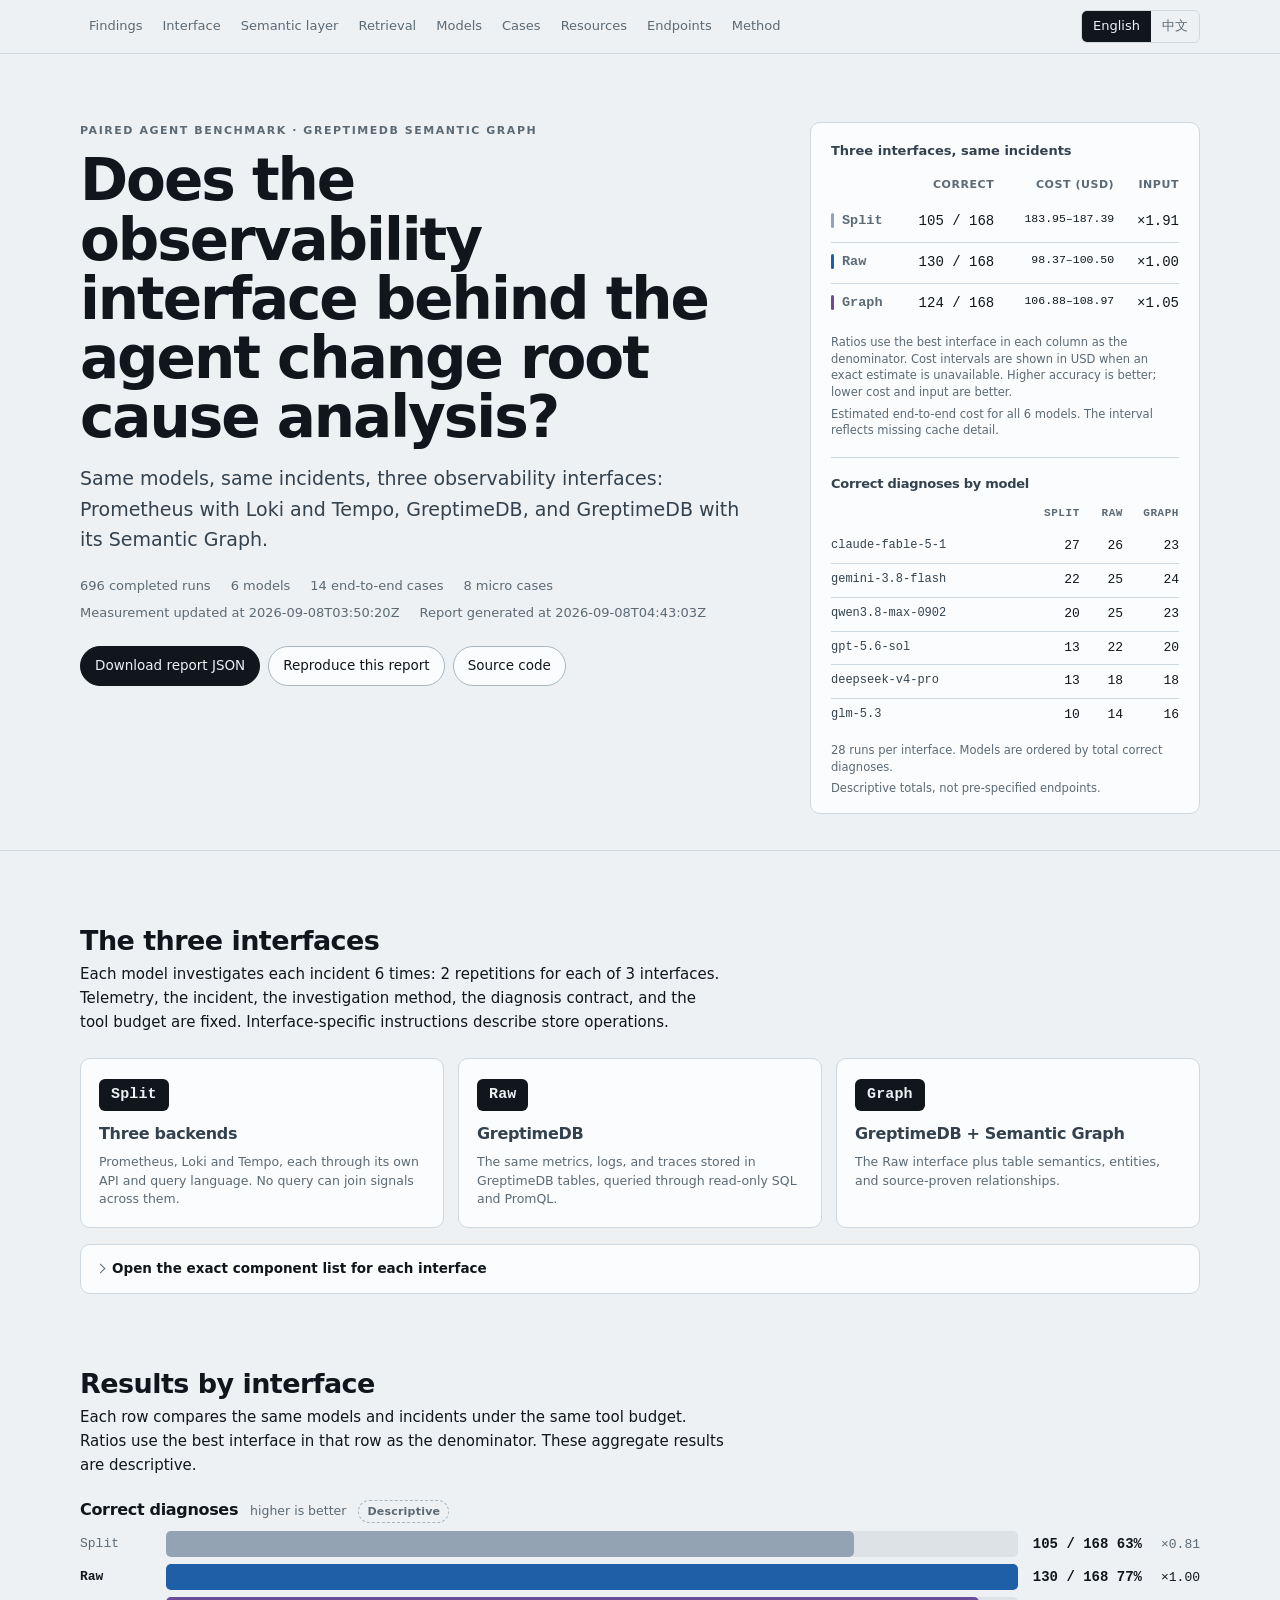
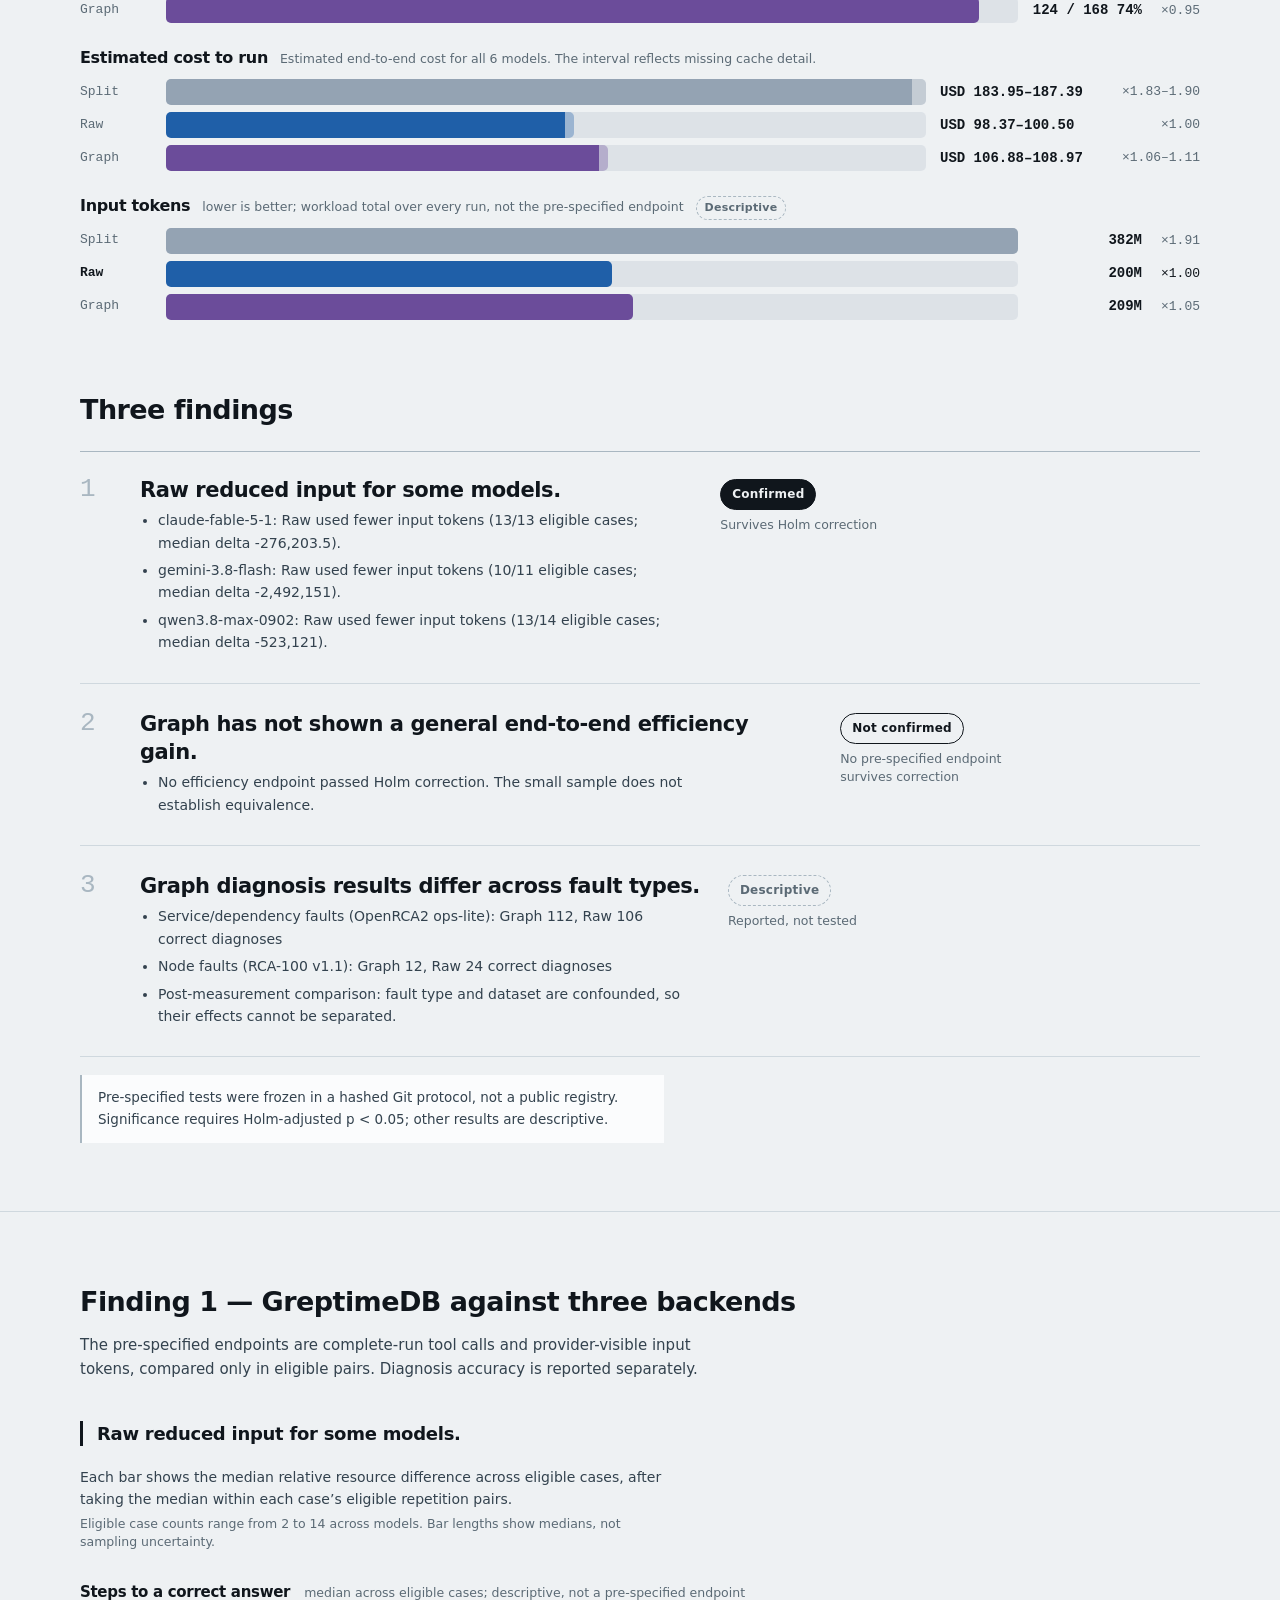
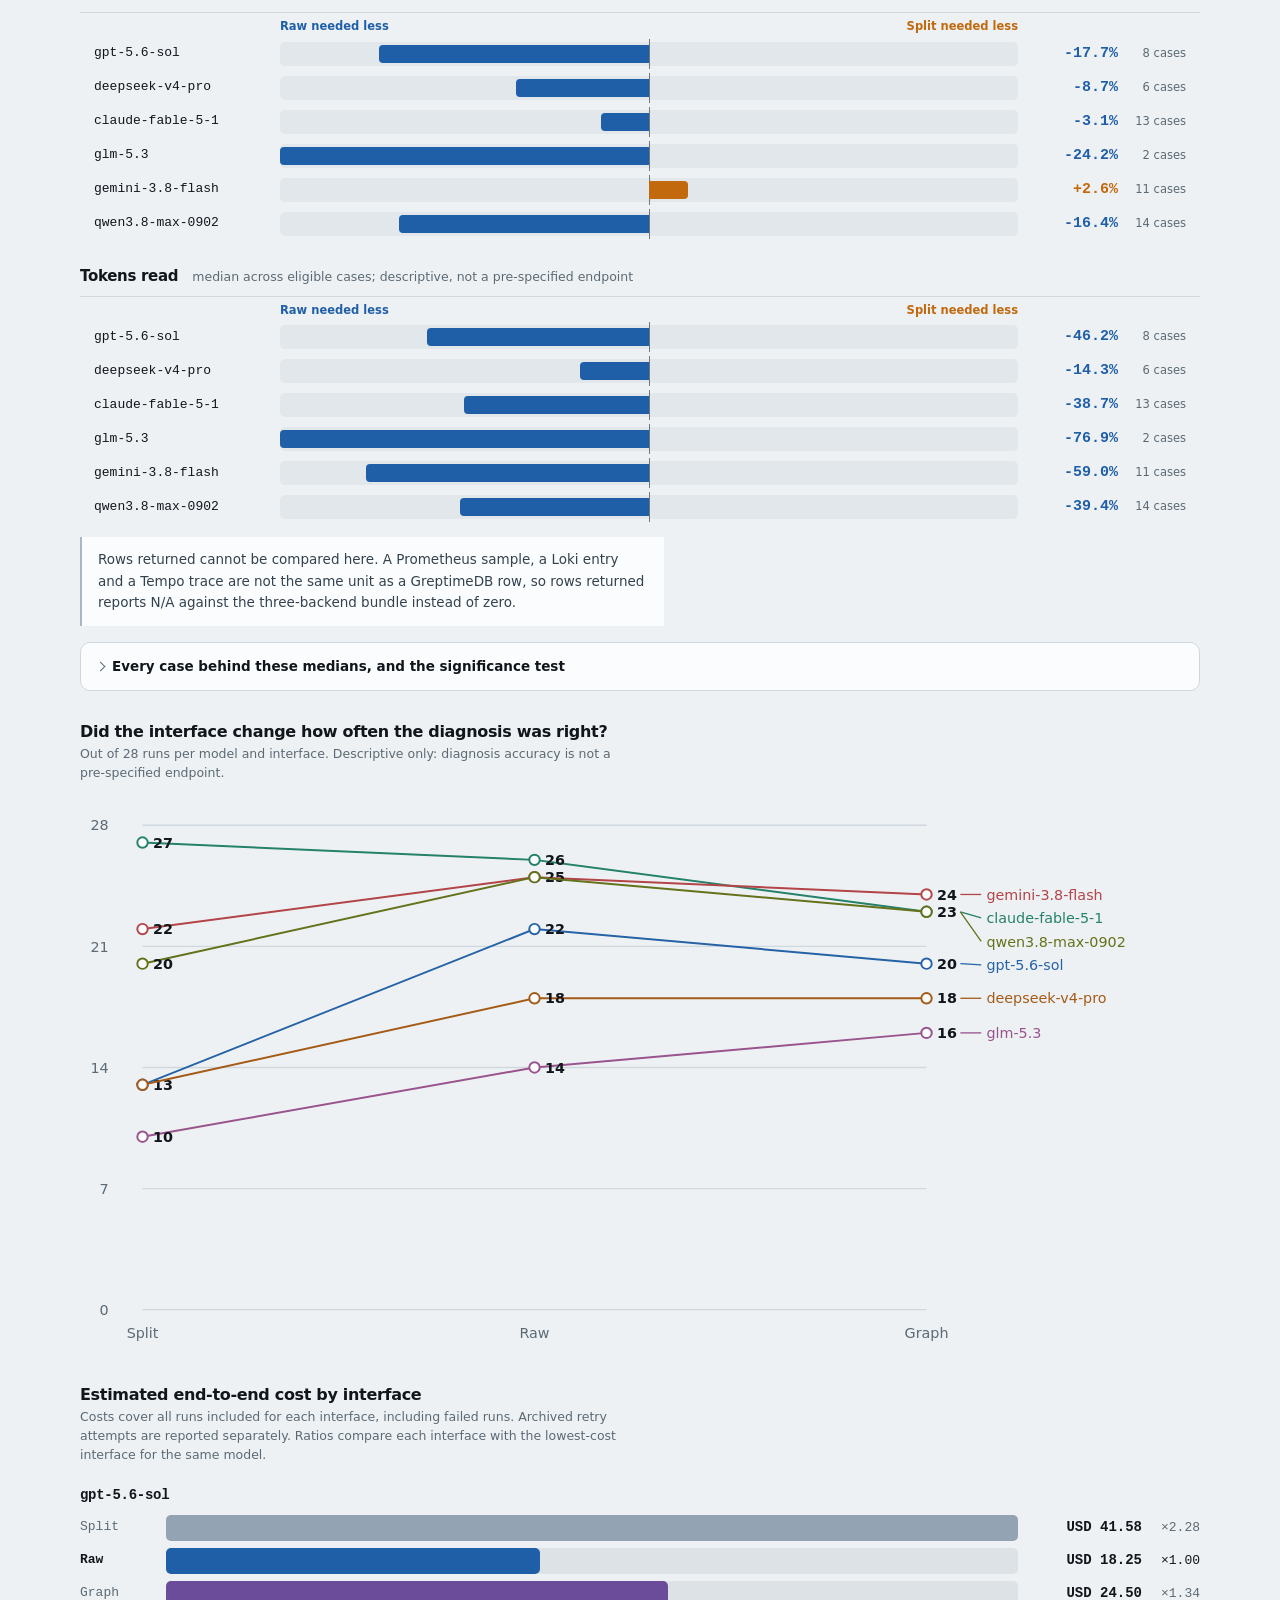
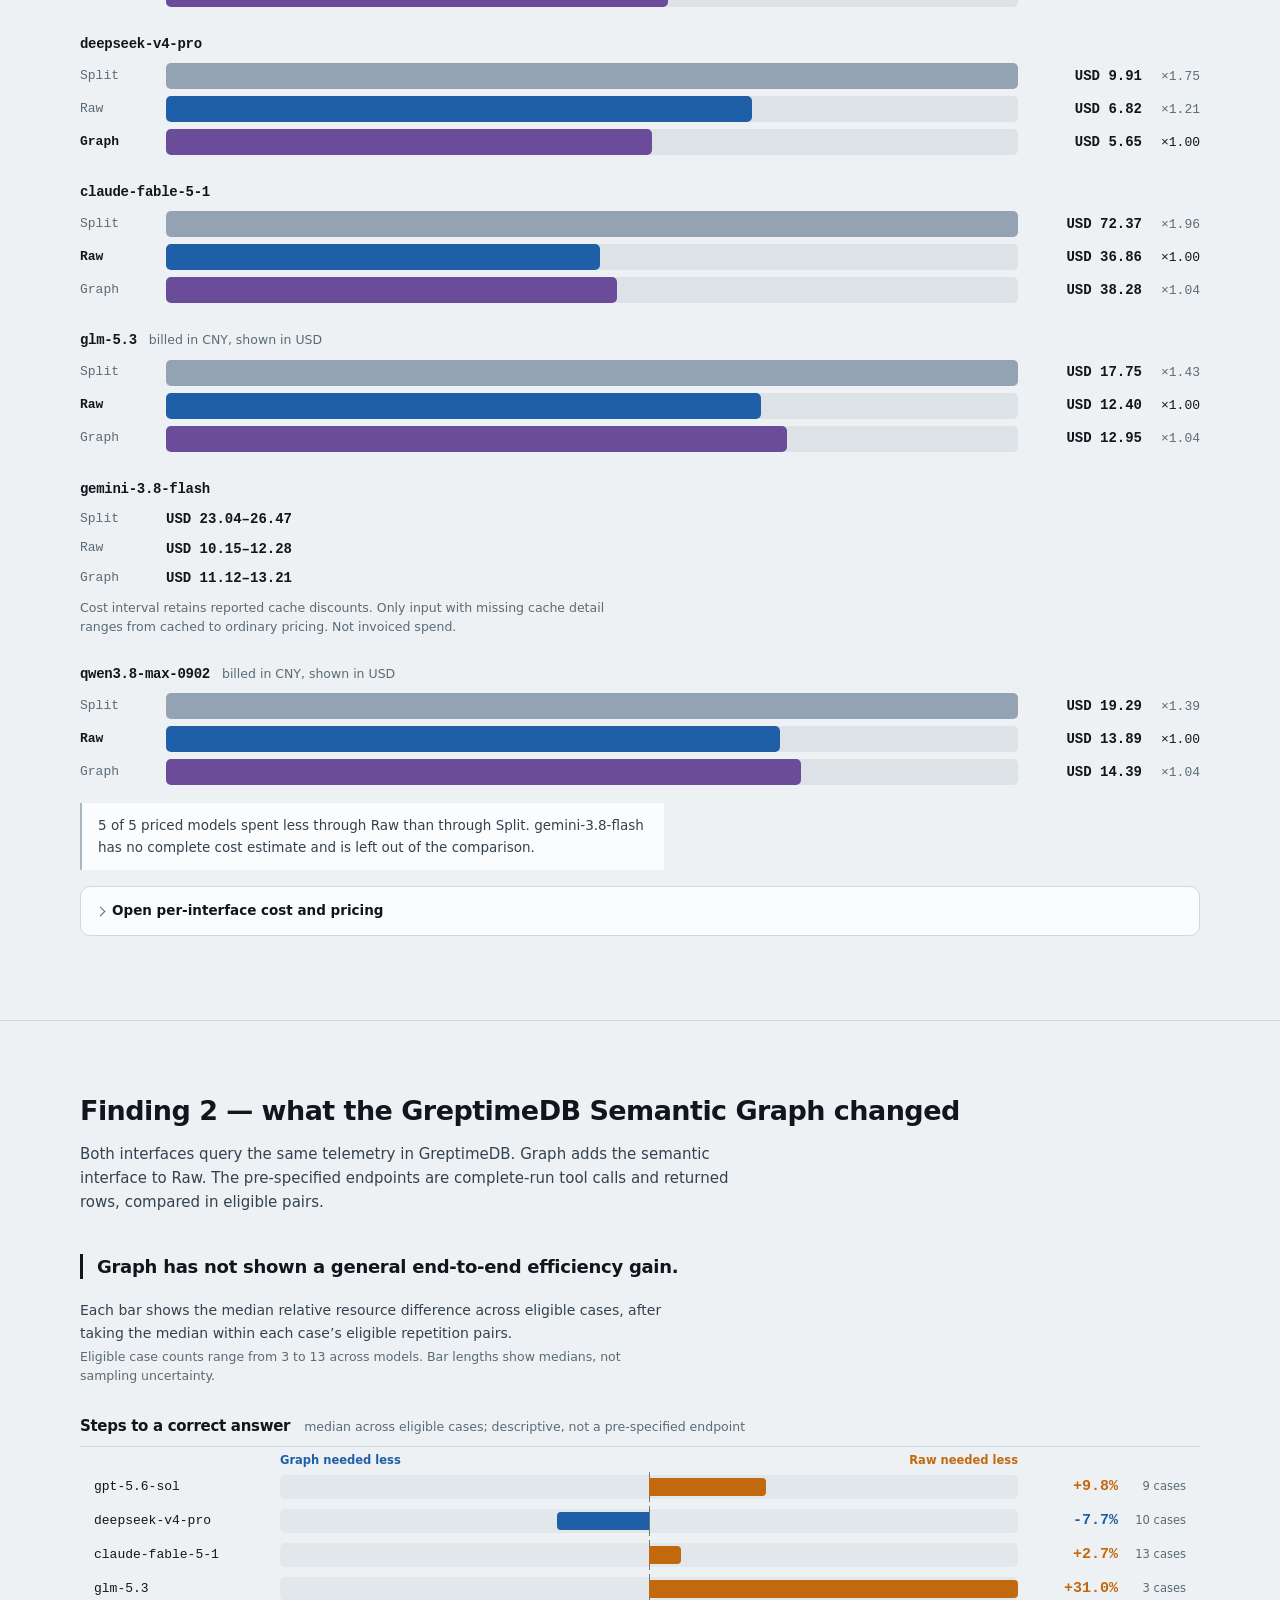
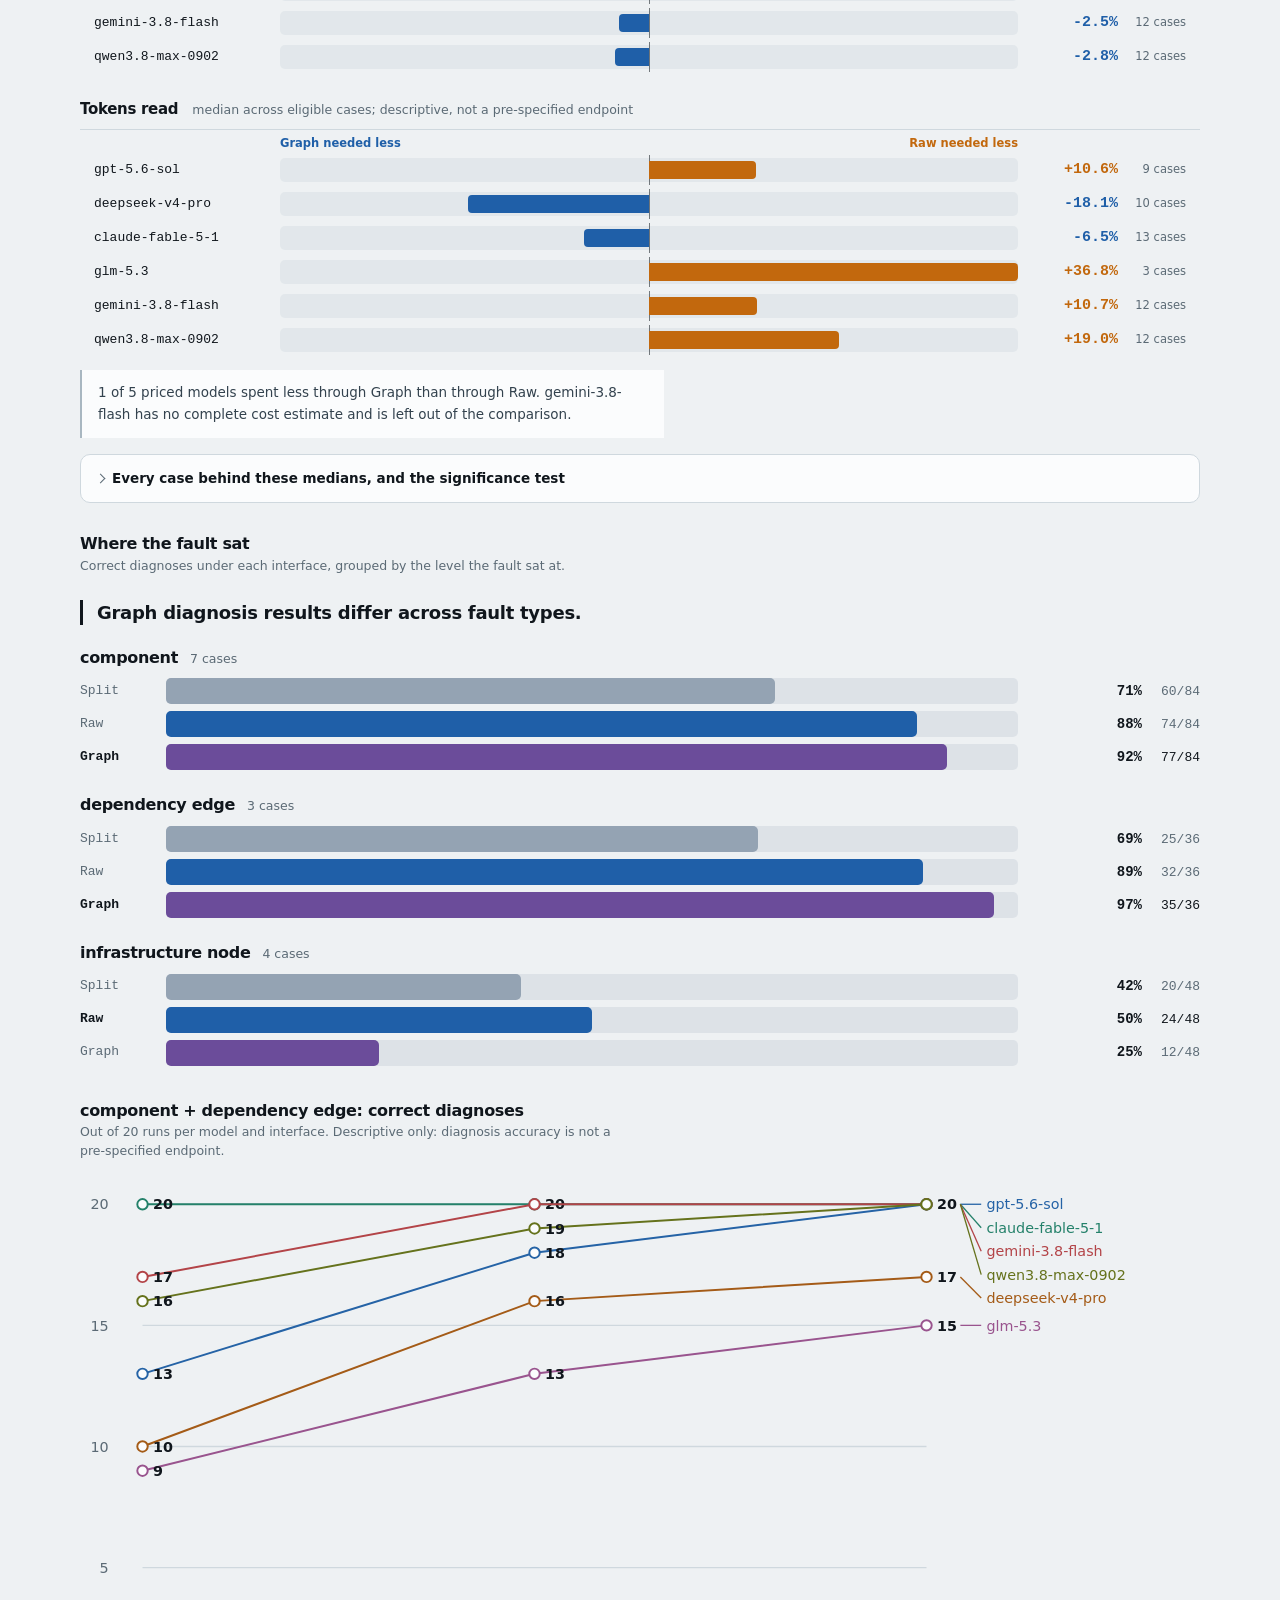
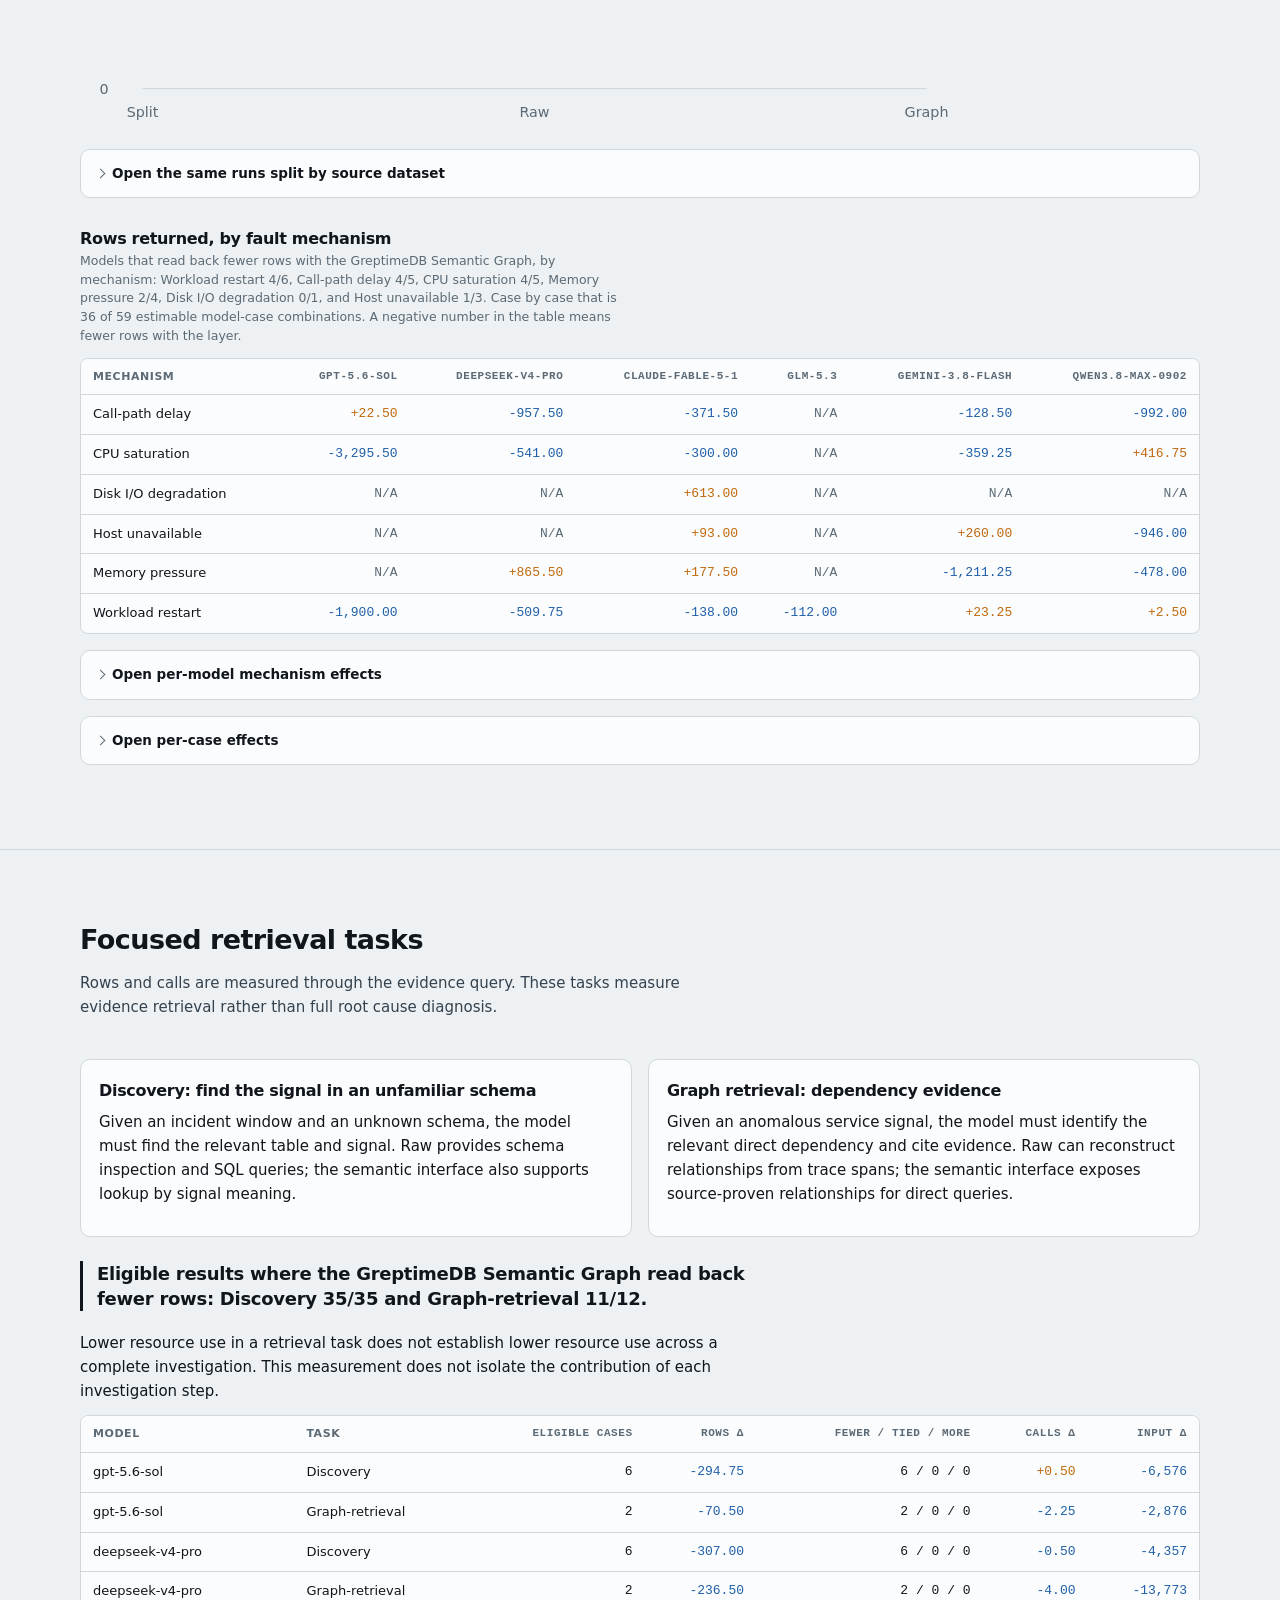
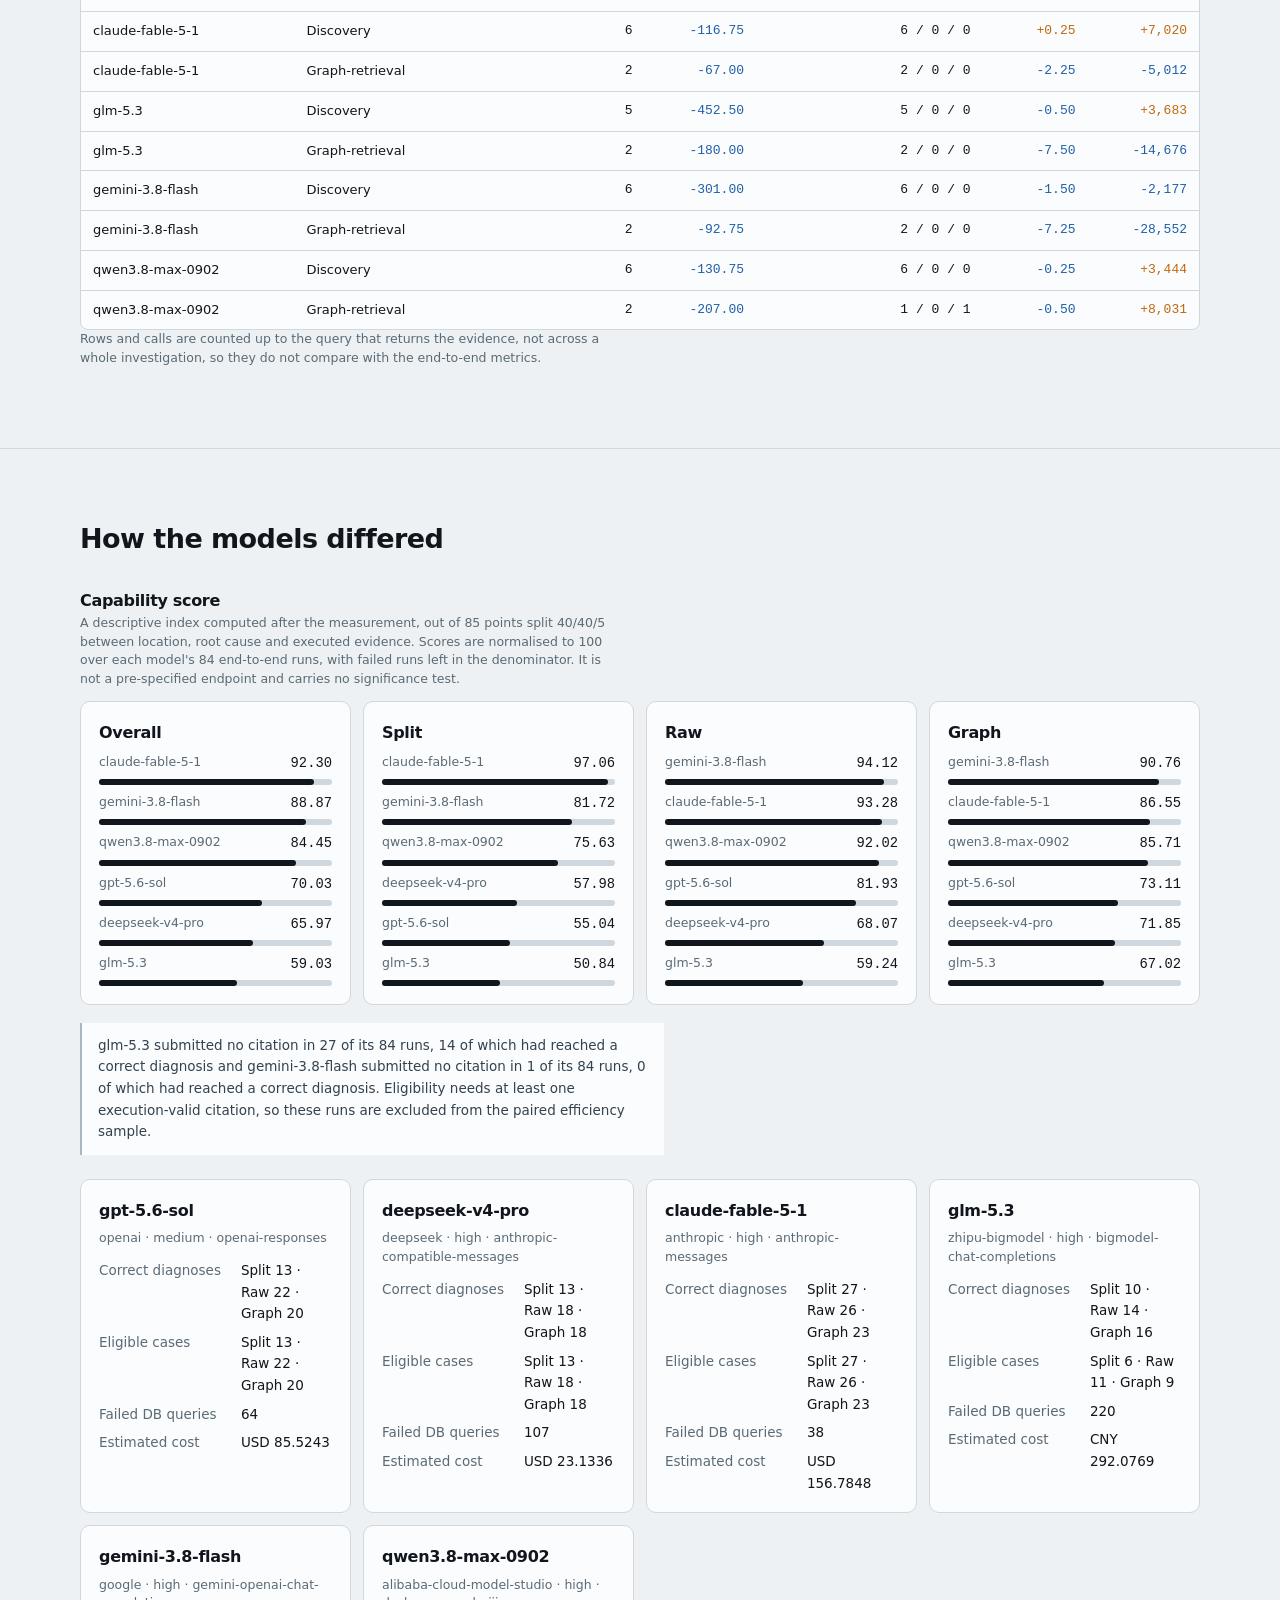
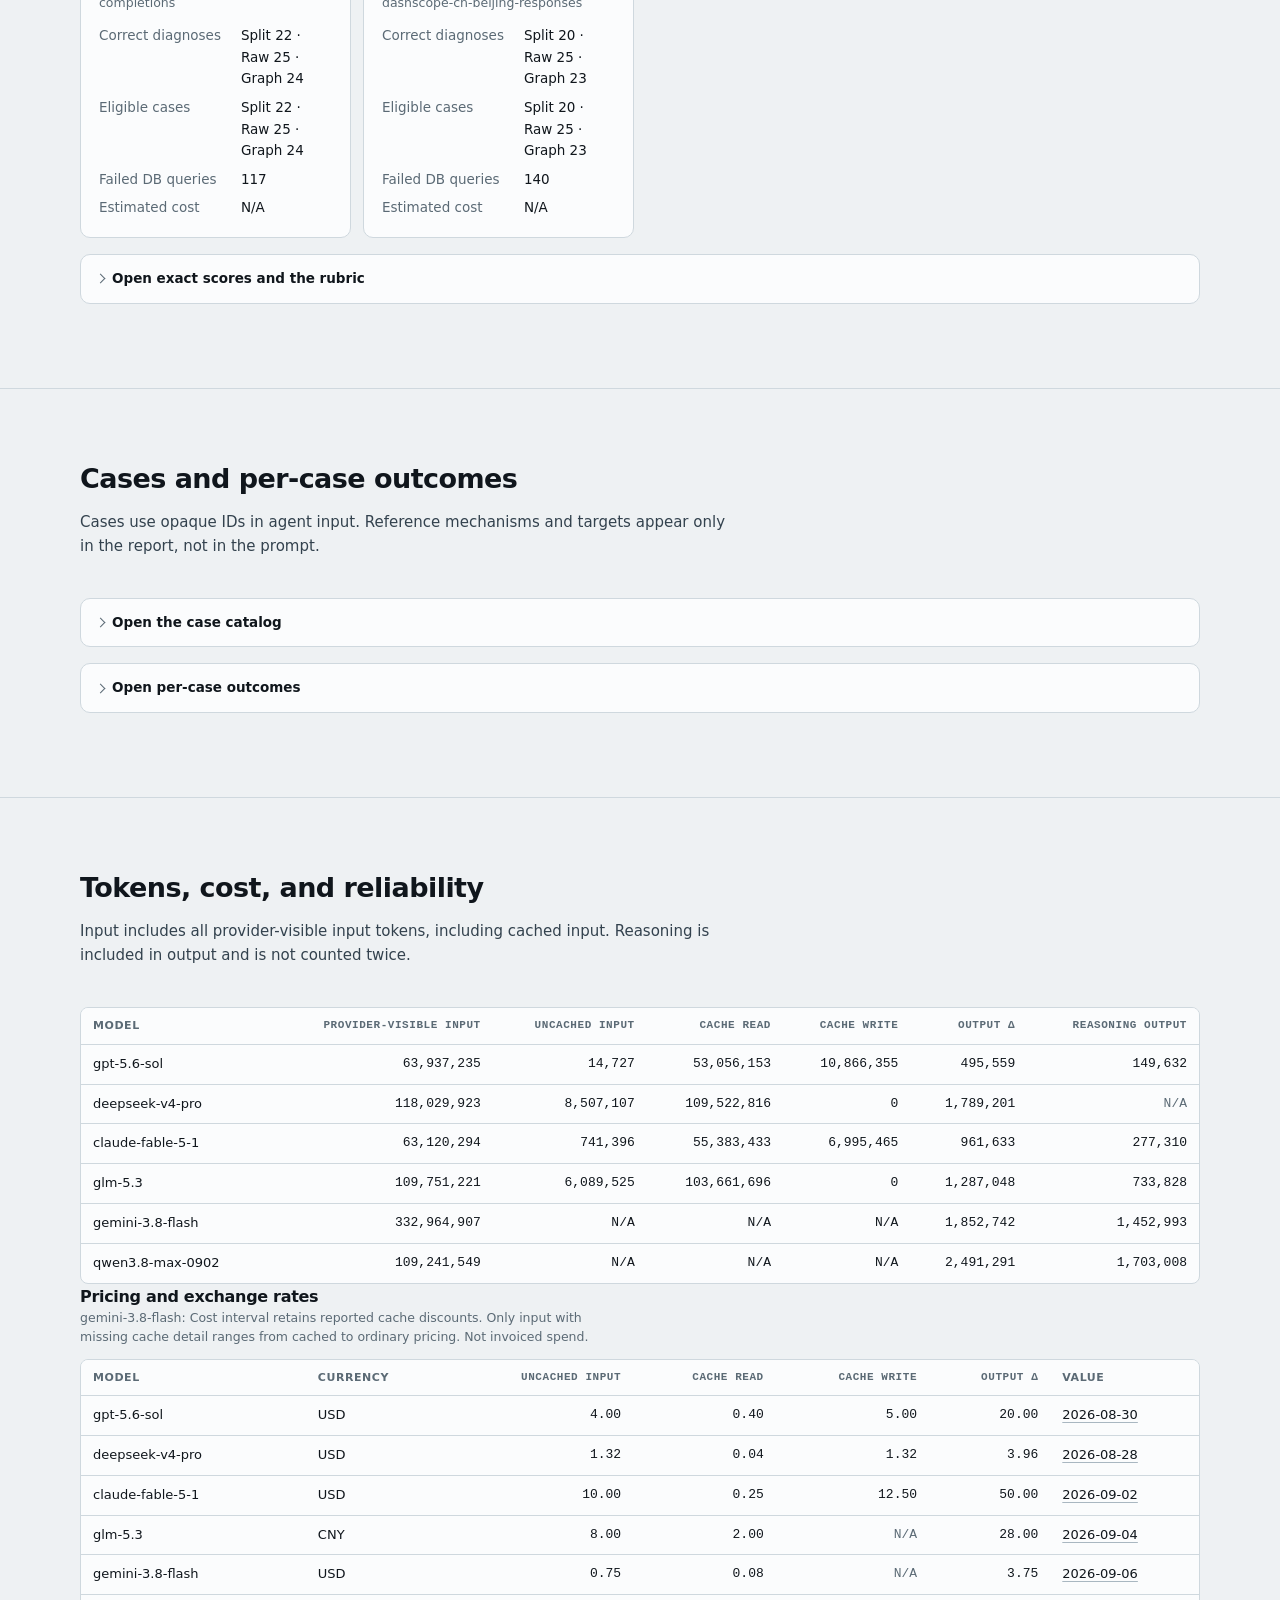
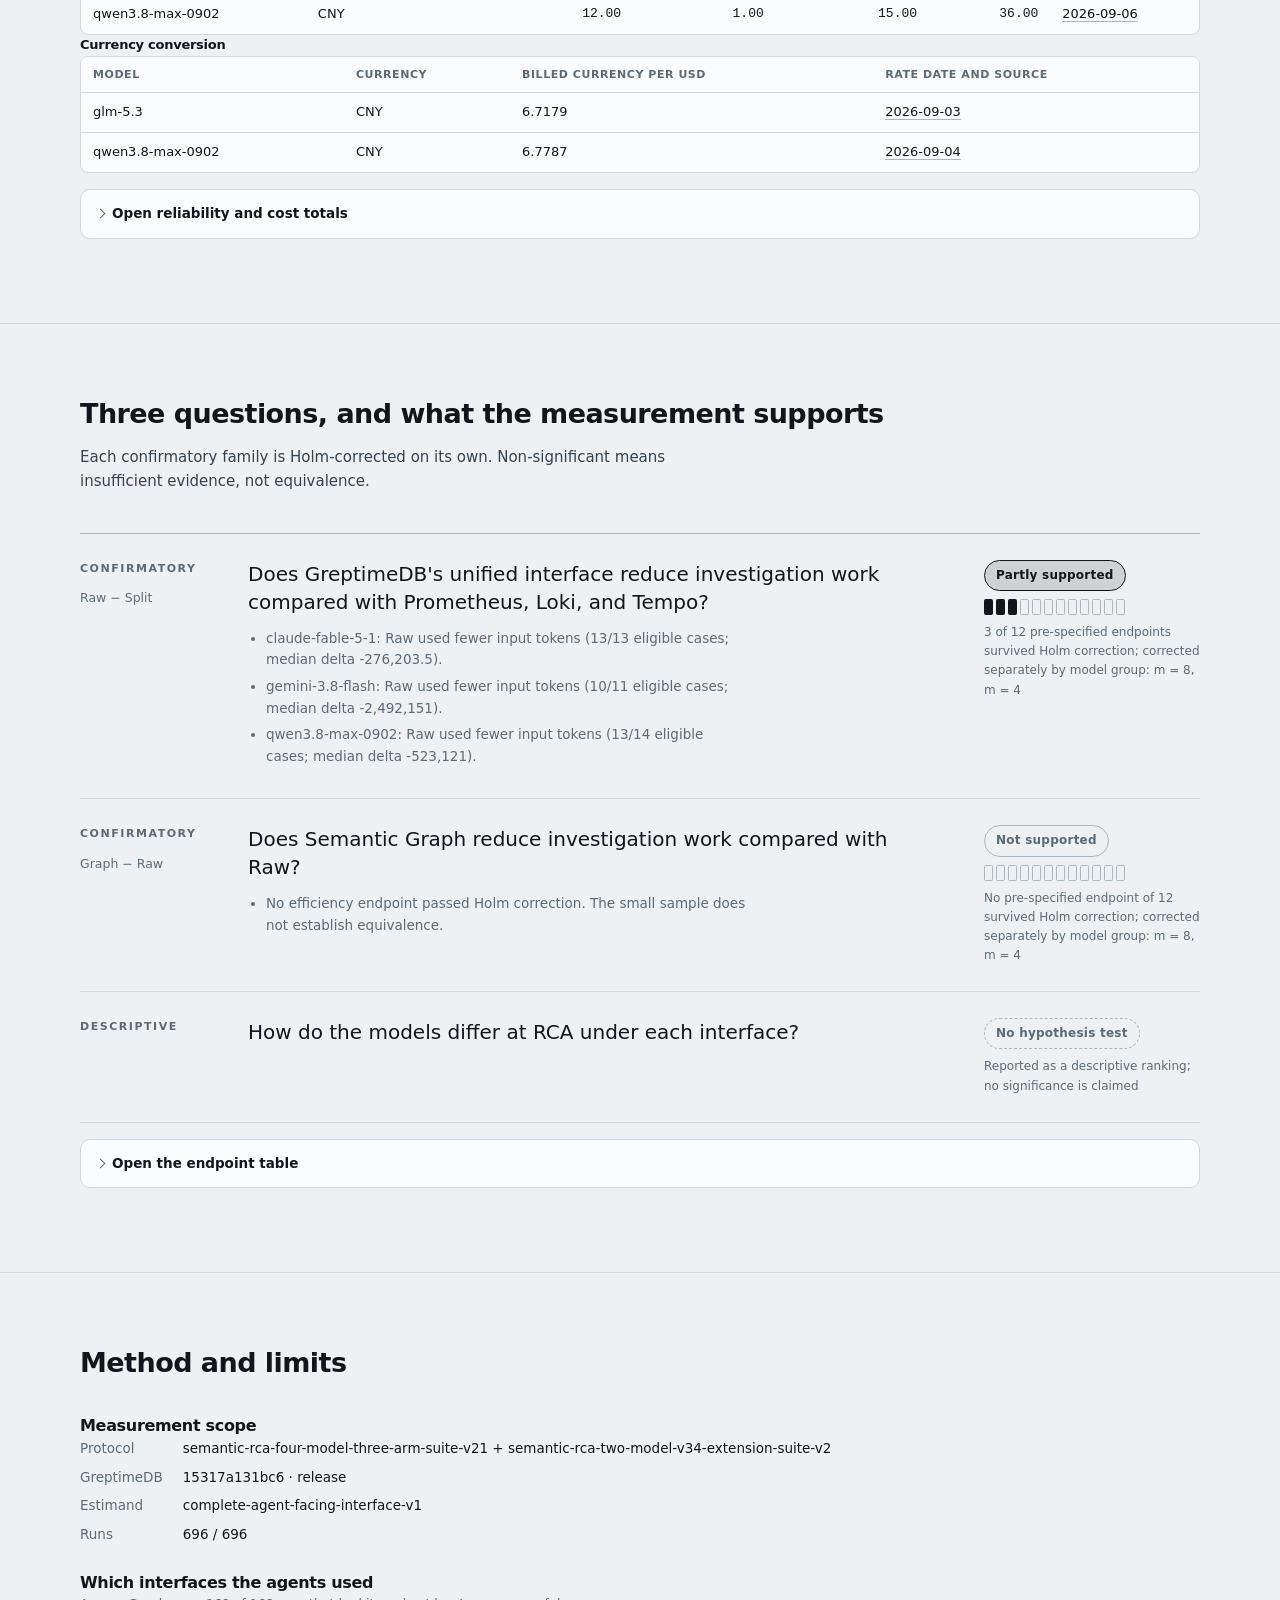
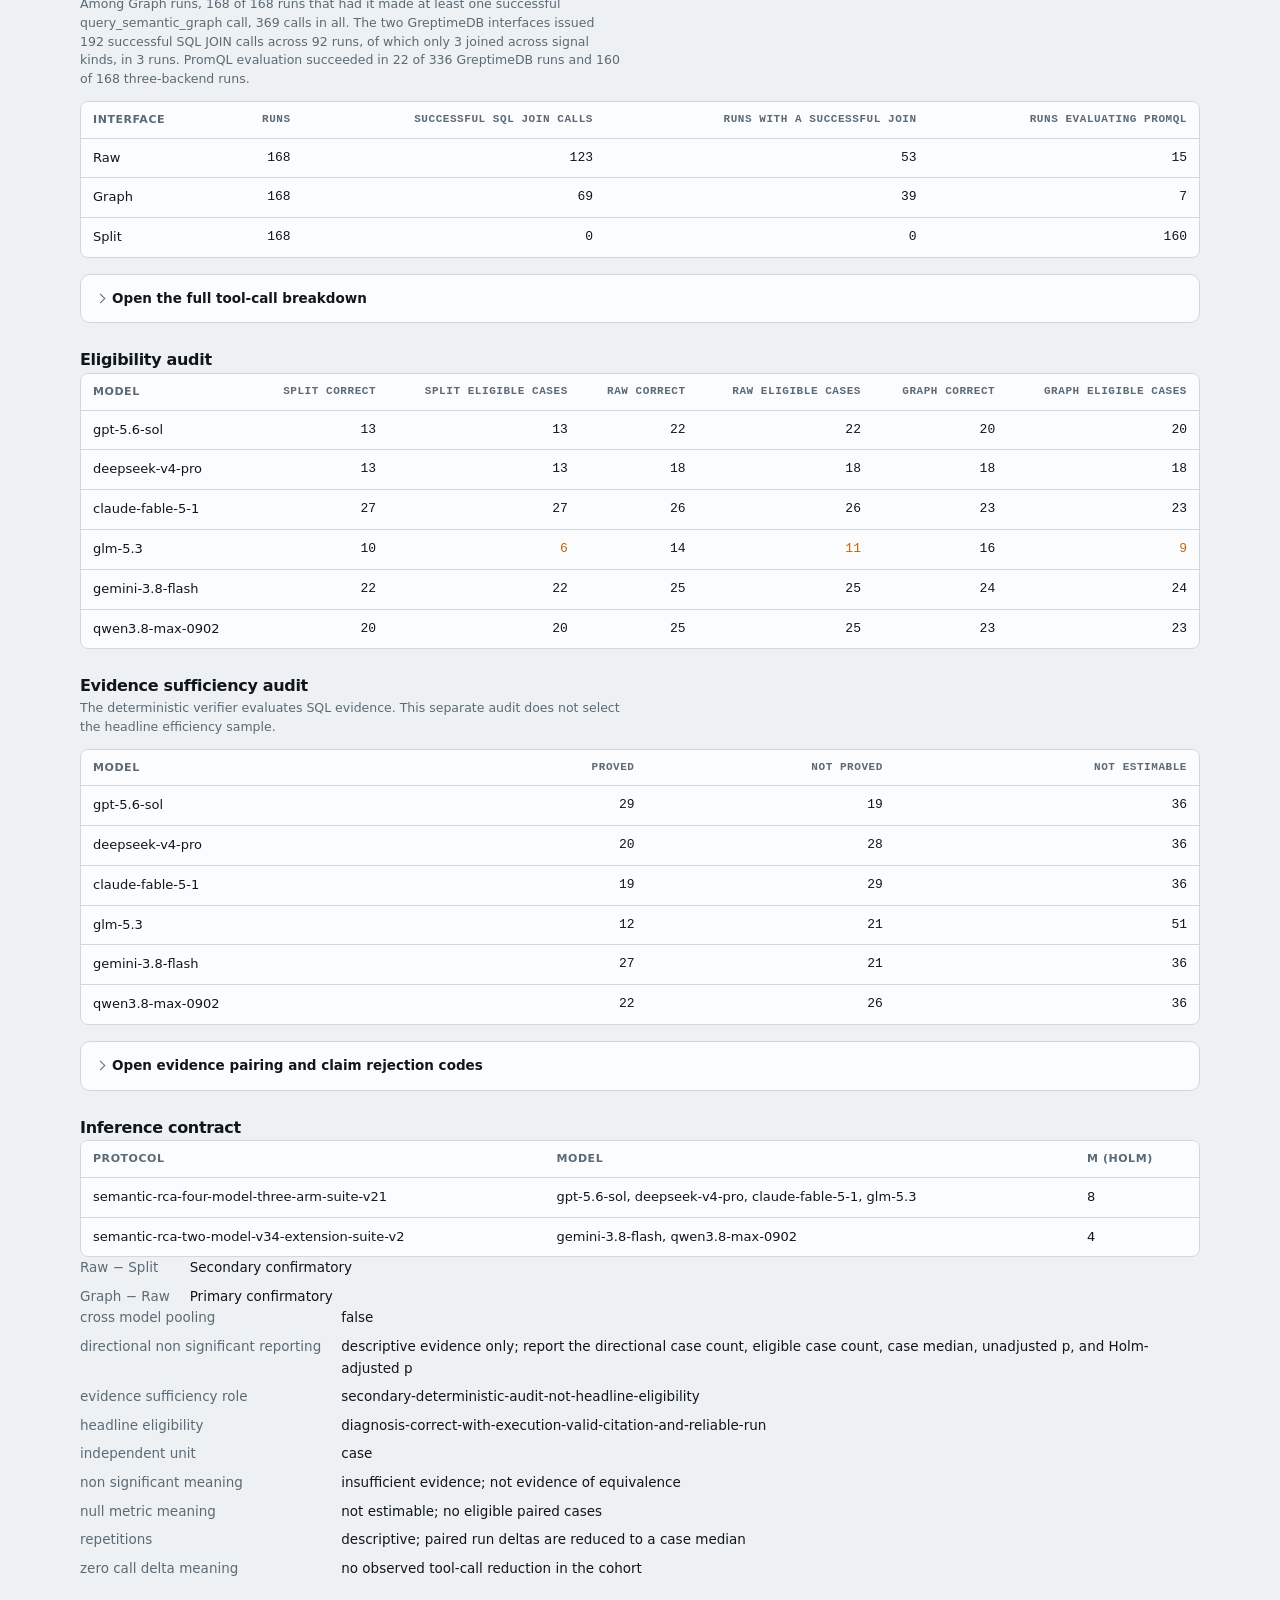
==== commit 9672f316: "fix(benchmark): compose Split rerun and reproduce updated v34 reports Correct Tempo retention and Sp" ====
--- a/artifacts/measurement/agent-rca-v34-six-model.html
+++ b/artifacts/measurement/agent-rca-v34-six-model.html
@@ -793,21 +793,43 @@
  * group is one model rather than one metric. */
 .cost-groups { gap: 26px; }
 .cost-groups .headline-head h3 { font-family: var(--font-mono); font-size: 14px; }
+.cost-amount { grid-template-columns: 72px minmax(0, 1fr); }
+.cost-amount .bar-value { justify-content: flex-start; }
 
 @media (max-width: 900px) {
   .bar-row { grid-template-columns: 60px minmax(0, 1fr); }
   .bar-value { grid-column: 2; justify-content: flex-start; }
   .hero-grid { grid-template-columns: 1fr; gap: 28px; }
 }
+
+.diagnosis-chart { overflow-x: auto; }
+.diagnosis-chart svg { min-width: 720px; }
+.hero-board-note, .headline-head .caption { overflow-wrap: anywhere; }
+.hero-board tbody td.cost-interval { font-size: 11.5px; }
+
+.cost-range { position: relative; }
+.cost-range .bar-fill { border-radius: 5px 0 0 5px; }
+.cost-range .range-tail { position: absolute; top: 0; opacity: 0.35; border-radius: 0 5px 5px 0; }
+
+.cost-range-row .bar-value { display: grid; grid-template-columns: 1fr 92px; gap: 12px; align-items: center; white-space: nowrap; }
+.cost-range-row .bar-ratio { text-align: right; }
+.scope-diagnosis { margin-top: 32px; }
+@media (min-width: 901px) {
+  .cost-range-row { grid-template-columns: 72px minmax(0, 1fr) 260px; }
+}
+@media (max-width: 900px) {
+  .cost-range-row .bar-value strong { font-size: 12px; }
+  .cost-range-row .bar-ratio { font-size: 11px; }
+}
 </style>
 </head>
 <body>
   <div id="report" hidden></div>
-  <div id="fallback"><div class="static-summary"><h2>What we found</h2><ol><li><strong>Raw reduced input for some models.</strong> [confirmed] <ul><li>claude-fable-5-1: Raw used fewer input tokens (13/13 eligible cases; median delta -446,252.5).</li><li>gemini-3.8-flash: Raw used fewer input tokens (10/11 eligible cases; median delta -1,575,917).</li></ul></li><li><strong>Graph has not shown a general end-to-end efficiency gain.</strong> [not_confirmed] <ul><li>No efficiency endpoint passed Holm correction. The small sample does not establish equivalence.</li></ul></li><li><strong>Graph diagnosis results differ across fault types.</strong> [descriptive] <ul><li>Service/dependency faults (OpenRCA2 ops-lite): Graph 112, Raw 106 correct diagnoses</li><li>Node faults (RCA-100 v1.1): Graph 12, Raw 24 correct diagnoses</li><li>Post-measurement comparison: fault type and dataset are confounded, so their effects cannot be separated.</li></ul></li></ol><h3>The three interfaces compared</h3><ul><li><strong>Split</strong>: telemetry, prometheus-native-http-api, loki-native-http-api, tempo-native-http-api</li><li><strong>Raw</strong>: telemetry, ordinary-schema-metadata, read-only-sql, promql-without-metric-metadata</li><li><strong>Graph</strong>: telemetry, ordinary-schema-metadata, read-only-sql, promql, table-semantics, semantic-entities, semantic-relationships, usage-guidance, runtime-recovery-guidance, coverage-snapshot</li></ul><h3>Correct diagnoses by interface</h3><ul><li>gpt-5.6-sol: Split 11/28, Raw 22/28, Graph 20/28</li><li>deepseek-v4-pro: Split 9/28, Raw 18/28, Graph 18/28</li><li>claude-fable-5-1: Split 25/28, Raw 26/28, Graph 23/28</li><li>glm-5.3: Split 15/28, Raw 14/28, Graph 16/28</li><li>gemini-3.8-flash: Split 21/28, Raw 25/28, Graph 24/28</li><li>qwen3.8-max-0902: Split 16/28, Raw 25/28, Graph 23/28</li></ul><h3>Pre-specified questions</h3><ul><li>storage shape: partially supported. 2 of 12 pre-specified endpoints survived Holm correction; corrected separately by model group: m = 8, m = 4</li><li>semantic layer: not supported. No pre-specified endpoint of 12 survived Holm correction; corrected separately by model group: m = 8, m = 4</li><li>model ranking: descriptive. Reported as a descriptive ranking; no significance is claimed</li></ul><p>The GreptimeDB Semantic Graph was actually used: 168 of 168 runs that had it made at least one successful query_semantic_graph call, 369 calls in all. The two GreptimeDB interfaces issued 192 successful SQL JOIN calls across 92 runs, of which only 3 joined across signal kinds, in 3 runs. PromQL evaluation shows up in 22 of 336 GreptimeDB runs and 165 of 168 three-backend runs.</p><p>696 completed runs across 6 models, 14 end-to-end cases and 8 micro cases. The full narrative report is in <a href="https://github.com/GreptimeTeam/agent-rca-bench/blob/main/REPORT.md">REPORT.md</a>.</p><p>Measurement updated at 2026-09-07T01:35:19Z; report generated at 2026-09-07T02:01:15Z.</p><p>8 runs used a provider concurrency limit above the frozen value; per-run records are in the JSON. The measurement does not isolate the effect of this change.</p></div></div>
+  <div id="fallback"><div class="static-summary"><h2>What we found</h2><ol><li><strong>Raw reduced input for some models.</strong> [confirmed] <ul><li>claude-fable-5-1: Raw used fewer input tokens (13/13 eligible cases; median delta -276,203.5).</li><li>gemini-3.8-flash: Raw used fewer input tokens (10/11 eligible cases; median delta -2,492,151).</li><li>qwen3.8-max-0902: Raw used fewer input tokens (13/14 eligible cases; median delta -523,121).</li></ul></li><li><strong>Graph has not shown a general end-to-end efficiency gain.</strong> [not_confirmed] <ul><li>No efficiency endpoint passed Holm correction. The small sample does not establish equivalence.</li></ul></li><li><strong>Graph diagnosis results differ across fault types.</strong> [descriptive] <ul><li>Service/dependency faults (OpenRCA2 ops-lite): Graph 112, Raw 106 correct diagnoses</li><li>Node faults (RCA-100 v1.1): Graph 12, Raw 24 correct diagnoses</li><li>Post-measurement comparison: fault type and dataset are confounded, so their effects cannot be separated.</li></ul></li></ol><h3>The three interfaces compared</h3><ul><li><strong>Split</strong>: telemetry, prometheus-native-http-api, loki-native-http-api, tempo-native-http-api</li><li><strong>Raw</strong>: telemetry, ordinary-schema-metadata, read-only-sql, promql-without-metric-metadata</li><li><strong>Graph</strong>: telemetry, ordinary-schema-metadata, read-only-sql, promql, table-semantics, semantic-entities, semantic-relationships, usage-guidance, runtime-recovery-guidance, coverage-snapshot</li></ul><h3>Correct diagnoses by interface</h3><ul><li>gpt-5.6-sol: Split 13/28, Raw 22/28, Graph 20/28</li><li>deepseek-v4-pro: Split 13/28, Raw 18/28, Graph 18/28</li><li>claude-fable-5-1: Split 27/28, Raw 26/28, Graph 23/28</li><li>glm-5.3: Split 10/28, Raw 14/28, Graph 16/28</li><li>gemini-3.8-flash: Split 22/28, Raw 25/28, Graph 24/28</li><li>qwen3.8-max-0902: Split 20/28, Raw 25/28, Graph 23/28</li></ul><h3>Estimated end-to-end cost / 端到端估算成本</h3><ul><li>Split: USD 183.95–187.39</li><li>Raw: USD 98.37–100.50</li><li>Graph: USD 106.88–108.97</li></ul><p lang="en">Estimated end-to-end cost for all 6 models. The interval reflects missing cache detail.</p><p lang="zh">全部 6 个模型的端到端成本估算；费用区间反映缓存明细缺失的影响。</p><h3>Pre-specified questions</h3><ul><li>storage shape: partially supported. 3 of 12 pre-specified endpoints survived Holm correction; corrected separately by model group: m = 8, m = 4</li><li>semantic layer: not supported. No pre-specified endpoint of 12 survived Holm correction; corrected separately by model group: m = 8, m = 4</li><li>model ranking: descriptive. Reported as a descriptive ranking; no significance is claimed</li></ul><p>Among Graph runs, 168 of 168 runs that had it made at least one successful query_semantic_graph call, 369 calls in all. The two GreptimeDB interfaces issued 192 successful SQL JOIN calls across 92 runs, of which only 3 joined across signal kinds, in 3 runs. PromQL evaluation succeeded in 22 of 336 GreptimeDB runs and 160 of 168 three-backend runs.</p><p>696 completed runs across 6 models, 14 end-to-end cases and 8 micro cases. The full narrative report is in <a href="https://github.com/GreptimeTeam/agent-rca-bench/blob/main/REPORT.md">REPORT.md</a>.</p><p>Measurement updated at 2026-09-08T03:50:20Z; report generated at 2026-09-08T04:43:03Z.</p><p>5 runs used a provider concurrency limit above the frozen value; per-run records are in the JSON. The measurement does not isolate the effect of this change.</p><p lang="en">Data correction: 168 Split cells were rerun and replaced; 336 Raw/Graph cells and all micro results were retained. The rerun corrected Tempo retention and repeated label names in query results. Split max_items now uses the original SQL max_rows guidance, with items as the returned unit; no aggregation advice was added to the main tool descriptions. Raw/Graph query_metrics parameter descriptions remain unchanged. Trace visibility and sample fidelity passed before and after every replacement investigation. Per-cell gates and superseded-result hashes are in the JSON. Raw/Graph retain their original PromQL encoding and ran at different times; this comparison does not isolate provider time effects or the individual corrections. A subsequent user authorization allowed temporary connection/provider failures to be retried at most three times per cell (four attempts total), with every failed attempt preserved. Incorrect diagnoses and exhausted budgets were not retried. 6 failed attempts were retried across 3 cells after SDK connection errors. Their additional observed cost was USD 28.9673; final replacement cells are already included in the investigation costs below. Requests without returned usage may have unobserved billed cost. The JSON retains the authorization, supervisor amendments, sanitized attempts and provenance hashes. Output-limited failures were retained without retry (gemini-3.8-flash / semantic-rca-transfer-014 / rep0); they remain scored failures and runner errors under the frozen runner contract. With queries and trajectories held fixed, offline reencoding with o200k_base and model-specific calibration estimates repeated-label overhead at 0.71% of retained Raw input and 0.21% of retained Graph input. These are estimates, not new provider usage measurements or effects on diagnosis accuracy. The retained overhead makes GreptimeDB appear more token-intensive; removing it widens the aggregate Split–Raw input gap by about 0.8%. Gemini requests shared a local 1,800,000-input-token/minute budget, including SDK retries. Input is estimated before sending and corrected from actual usage; elapsed time includes quota waits.</p><p lang="zh">数据修正：重新执行并替换 168 个 Split 单元，保留 336 个 Raw/Graph 单元及全部 micro 结果。重跑修正了 Tempo 保留时间和查询结果中重复的标签名称。Split max_items 沿用原 SQL max_rows 的参数建议，返回单位改为 items；工具主描述未追加聚合建议。Raw/Graph 的 query_metrics 参数描述保持原样。每次替换调查前后均通过 trace 可见性和样本完整性检查，逐单元检查记录和被取代结果的哈希保存在 JSON 中。Raw/Graph 保留原始 PromQL 编码，运行时间也不同；本次比较没有单独检验 provider 随时间变化或各项修正的影响。后续用户授权允许对临时连接或 provider 错误每个单元最多重跑 3 次（总尝试最多 4 次），并保留每次失败记录；错误诊断和预算耗尽不重跑。3 个单元共发生 6 次失败，已按授权重跑，原因是 SDK 连接错误，额外观测费用为 USD 28.9673；最终替换单元的正常费用已计入下方调查成本。未返回用量的请求可能另有未观测到账单费用。JSON 保留授权、执行修订、脱敏失败尝试及来源哈希。输出受限的失败原样保留，未重跑（gemini-3.8-flash / semantic-rca-transfer-014 / rep0）；按冻结的运行器契约计为失败，并保留 runner error 标记。固定查询和轨迹，以 o200k_base 分词并按模型系数校准，重复标签名称的输入开销估算为保留 Raw 输入的 0.71%、Graph 输入的 0.21%。这些是离线估算，不是 provider 新用量测量，也不表示对诊断准确率的影响。保留该冗余使 GreptimeDB 显得更费 token，对 GreptimeDB 不利；扣除后，Split 与 Raw 的总输入差距扩大约 0.8%。Gemini 请求（含 SDK 重试）共用每分钟 1,800,000 输入 token 的本地额度，发送前估算、响应后按实际用量校正；总耗时包含等待额度的时间。</p></div></div>
   <noscript><style>#fallback{display:block}</style></noscript>
-  <script type="application/json" id="semantic-rca-report">{"audit":{"micro_no_model_gates_passed":true,"private_provider_payloads_included":false,"raw_telemetry_rows_included":false,"transfer_no_model_gates_passed":true,"transfer_raw_graph_exact_edge_equality":true},"capability_scores":{"method_basis":[{"benchmark":"RCAEval","source":"https://github.com/phamquiluan/RCAEval/blob/main/RCAEval/benchmark/evaluation.py","use":"reports coarse service and fine-grained root-cause accuracy separately"},{"benchmark":"RCAgentBench","source":"https://github.com/CSTCloudOps/RCAgentBench/blob/main/eval.py","use":"uses a 40% location, 40% type, and 20% explainability split"}],"models":{"claude-fable-5-1":{"by_treatment":{"raw":{"average_dimension_points":{"evidence":5.0,"location":37.14,"root_cause":37.14},"component_hits":{"causal_locus_match":26,"causal_scope_match":26,"fault_category_match":26,"has_execution_valid_citation":28,"mechanism_code_match":26},"maximum_points":2380,"normalized_score":93.28,"points":2220,"runs":28,"score":79.29,"unscored_dimensions":{"required_evidence_covered":{"covered":9,"failed":15,"not_estimable":4}}},"semantic_graph":{"average_dimension_points":{"evidence":5.0,"location":34.64,"root_cause":33.93},"component_hits":{"causal_locus_match":24,"causal_scope_match":25,"fault_category_match":23,"has_execution_valid_citation":28,"mechanism_code_match":24},"maximum_points":2380,"normalized_score":86.55,"points":2060,"runs":28,"score":73.57,"unscored_dimensions":{"required_evidence_covered":{"covered":10,"failed":14,"not_estimable":4}}},"split_pillars":{"average_dimension_points":{"evidence":5.0,"location":35.71,"root_cause":37.14},"component_hits":{"causal_locus_match":25,"causal_scope_match":25,"fault_category_match":26,"has_execution_valid_citation":28,"mechanism_code_match":26},"maximum_points":2380,"normalized_score":91.6,"points":2180,"runs":28,"score":77.86,"unscored_dimensions":{"required_evidence_covered":{"not_estimable":28}}}},"overall":{"average_dimension_points":{"evidence":5.0,"location":35.83,"root_cause":36.07},"component_hits":{"causal_locus_match":75,"causal_scope_match":76,"fault_category_match":75,"has_execution_valid_citation":84,"mechanism_code_match":76},"maximum_points":7140,"normalized_score":90.48,"points":6460,"runs":84,"score":76.9,"unscored_dimensions":{"required_evidence_covered":{"covered":19,"failed":29,"not_estimable":36}}}},"deepseek-v4-pro":{"by_treatment":{"raw":{"average_dimension_points":{"evidence":5.0,"location":25.71,"root_cause":27.14},"component_hits":{"causal_locus_match":18,"causal_scope_match":18,"fault_category_match":19,"has_execution_valid_citation":28,"mechanism_code_match":19},"maximum_points":2380,"normalized_score":68.07,"points":1620,"runs":28,"score":57.86,"unscored_dimensions":{"required_evidence_covered":{"covered":13,"failed":11,"not_estimable":4}}},"semantic_graph":{"average_dimension_points":{"evidence":5.0,"location":27.86,"root_cause":28.21},"component_hits":{"causal_locus_match":19,"causal_scope_match":21,"fault_category_match":22,"has_execution_valid_citation":28,"mechanism_code_match":19},"maximum_points":2380,"normalized_score":71.85,"points":1710,"runs":28,"score":61.07,"unscored_dimensions":{"required_evidence_covered":{"covered":7,"failed":17,"not_estimable":4}}},"split_pillars":{"average_dimension_points":{"evidence":5.0,"location":17.86,"root_cause":15.0},"component_hits":{"causal_locus_match":11,"causal_scope_match":17,"fault_category_match":12,"has_execution_valid_citation":28,"mechanism_code_match":10},"maximum_points":2380,"normalized_score":44.54,"points":1060,"runs":28,"score":37.86,"unscored_dimensions":{"required_evidence_covered":{"not_estimable":28}}}},"overall":{"average_dimension_points":{"evidence":5.0,"location":23.81,"root_cause":23.45},"component_hits":{"causal_locus_match":48,"causal_scope_match":56,"fault_category_match":53,"has_execution_valid_citation":84,"mechanism_code_match":48},"maximum_points":7140,"normalized_score":61.48,"points":4390,"runs":84,"score":52.26,"unscored_dimensions":{"required_evidence_covered":{"covered":20,"failed":28,"not_estimable":36}}}},"gemini-3.8-flash":{"by_treatment":{"raw":{"average_dimension_points":{"evidence":5.0,"location":36.43,"root_cause":38.57},"component_hits":{"causal_locus_match":25,"causal_scope_match":27,"fault_category_match":27,"has_execution_valid_citation":28,"mechanism_code_match":27},"maximum_points":2380,"normalized_score":94.12,"points":2240,"runs":28,"score":80.0,"unscored_dimensions":{"required_evidence_covered":{"covered":14,"failed":10,"not_estimable":4}}},"semantic_graph":{"average_dimension_points":{"evidence":5.0,"location":35.0,"root_cause":37.14},"component_hits":{"causal_locus_match":24,"causal_scope_match":26,"fault_category_match":26,"has_execution_valid_citation":28,"mechanism_code_match":26},"maximum_points":2380,"normalized_score":90.76,"points":2160,"runs":28,"score":77.14,"unscored_dimensions":{"required_evidence_covered":{"covered":13,"failed":11,"not_estimable":4}}},"split_pillars":{"average_dimension_points":{"evidence":5.0,"location":30.0,"root_cause":31.43},"component_hits":{"causal_locus_match":21,"causal_scope_match":21,"fault_category_match":22,"has_execution_valid_citation":28,"mechanism_code_match":22},"maximum_points":2380,"normalized_score":78.15,"points":1860,"runs":28,"score":66.43,"unscored_dimensions":{"required_evidence_covered":{"not_estimable":28}}}},"overall":{"average_dimension_points":{"evidence":5.0,"location":33.81,"root_cause":35.71},"component_hits":{"causal_locus_match":70,"causal_scope_match":74,"fault_category_match":75,"has_execution_valid_citation":84,"mechanism_code_match":75},"maximum_points":7140,"normalized_score":87.68,"points":6260,"runs":84,"score":74.52,"unscored_dimensions":{"required_evidence_covered":{"covered":27,"failed":21,"not_estimable":36}}}},"glm-5.3":{"by_treatment":{"raw":{"average_dimension_points":{"evidence":3.93,"location":23.57,"root_cause":22.86},"component_hits":{"causal_locus_match":15,"causal_scope_match":21,"fault_category_match":16,"has_execution_valid_citation":22,"mechanism_code_match":16},"maximum_points":2380,"normalized_score":59.24,"points":1410,"runs":28,"score":50.36,"unscored_dimensions":{"required_evidence_covered":{"covered":6,"failed":12,"not_estimable":10}}},"semantic_graph":{"average_dimension_points":{"evidence":3.04,"location":27.86,"root_cause":26.07},"component_hits":{"causal_locus_match":19,"causal_scope_match":21,"fault_category_match":22,"has_execution_valid_citation":17,"mechanism_code_match":17},"maximum_points":2380,"normalized_score":67.02,"points":1595,"runs":28,"score":56.96,"unscored_dimensions":{"required_evidence_covered":{"covered":6,"failed":9,"not_estimable":13}}},"split_pillars":{"average_dimension_points":{"evidence":3.75,"location":24.29,"root_cause":24.64},"component_hits":{"causal_locus_match":16,"causal_scope_match":20,"fault_category_match":18,"has_execution_valid_citation":21,"mechanism_code_match":17},"maximum_points":2380,"normalized_score":61.97,"points":1475,"runs":28,"score":52.68,"unscored_dimensions":{"required_evidence_covered":{"not_estimable":28}}}},"overall":{"average_dimension_points":{"evidence":3.57,"location":25.24,"root_cause":24.52},"component_hits":{"causal_locus_match":50,"causal_scope_match":62,"fault_category_match":56,"has_execution_valid_citation":60,"mechanism_code_match":50},"maximum_points":7140,"normalized_score":62.75,"points":4480,"runs":84,"score":53.33,"unscored_dimensions":{"required_evidence_covered":{"covered":12,"failed":21,"not_estimable":51}}}},"gpt-5.6-sol":{"by_treatment":{"raw":{"average_dimension_points":{"evidence":5.0,"location":32.86,"root_cause":31.79},"component_hits":{"causal_locus_match":23,"causal_scope_match":23,"fault_category_match":23,"has_execution_valid_citation":28,"mechanism_code_match":22},"maximum_points":2380,"normalized_score":81.93,"points":1950,"runs":28,"score":69.64,"unscored_dimensions":{"required_evidence_covered":{"covered":15,"failed":9,"not_estimable":4}}},"semantic_graph":{"average_dimension_points":{"evidence":5.0,"location":28.57,"root_cause":28.57},"component_hits":{"causal_locus_match":20,"causal_scope_match":20,"fault_category_match":20,"has_execution_valid_citation":28,"mechanism_code_match":20},"maximum_points":2380,"normalized_score":73.11,"points":1740,"runs":28,"score":62.14,"unscored_dimensions":{"required_evidence_covered":{"covered":14,"failed":10,"not_estimable":4}}},"split_pillars":{"average_dimension_points":{"evidence":5.0,"location":23.21,"root_cause":22.14},"component_hits":{"causal_locus_match":15,"causal_scope_match":20,"fault_category_match":20,"has_execution_valid_citation":28,"mechanism_code_match":14},"maximum_points":2380,"normalized_score":59.24,"points":1410,"runs":28,"score":50.36,"unscored_dimensions":{"required_evidence_covered":{"not_estimable":28}}}},"overall":{"average_dimension_points":{"evidence":5.0,"location":28.21,"root_cause":27.5},"component_hits":{"causal_locus_match":58,"causal_scope_match":63,"fault_category_match":63,"has_execution_valid_citation":84,"mechanism_code_match":56},"maximum_points":7140,"normalized_score":71.43,"points":5100,"runs":84,"score":60.71,"unscored_dimensions":{"required_evidence_covered":{"covered":29,"failed":19,"not_estimable":36}}}},"qwen3.8-max-0902":{"by_treatment":{"raw":{"average_dimension_points":{"evidence":5.0,"location":37.14,"root_cause":36.07},"component_hits":{"causal_locus_match":26,"causal_scope_match":26,"fault_category_match":26,"has_execution_valid_citation":28,"mechanism_code_match":25},"maximum_points":2380,"normalized_score":92.02,"points":2190,"runs":28,"score":78.21,"unscored_dimensions":{"required_evidence_covered":{"covered":14,"failed":10,"not_estimable":4}}},"semantic_graph":{"average_dimension_points":{"evidence":5.0,"location":33.57,"root_cause":34.29},"component_hits":{"causal_locus_match":23,"causal_scope_match":25,"fault_category_match":24,"has_execution_valid_citation":28,"mechanism_code_match":24},"maximum_points":2380,"normalized_score":85.71,"points":2040,"runs":28,"score":72.86,"unscored_dimensions":{"required_evidence_covered":{"covered":8,"failed":16,"not_estimable":4}}},"split_pillars":{"average_dimension_points":{"evidence":5.0,"location":25.0,"root_cause":28.93},"component_hits":{"causal_locus_match":17,"causal_scope_match":19,"fault_category_match":21,"has_execution_valid_citation":28,"mechanism_code_match":20},"maximum_points":2380,"normalized_score":69.33,"points":1650,"runs":28,"score":58.93,"unscored_dimensions":{"required_evidence_covered":{"not_estimable":28}}}},"overall":{"average_dimension_points":{"evidence":5.0,"location":31.9,"root_cause":33.1},"component_hits":{"causal_locus_match":66,"causal_scope_match":70,"fault_category_match":71,"has_execution_valid_citation":84,"mechanism_code_match":69},"maximum_points":7140,"normalized_score":82.35,"points":5880,"runs":84,"score":70.0,"unscored_dimensions":{"required_evidence_covered":{"covered":22,"failed":26,"not_estimable":36}}}}},"overall_formula":"sum of the 85-point rubric over every end-to-end run for the model, divided by 85 points per run and normalized to 100; every treatment contributes equally and failed runs remain in the denominator; deterministic evidence sufficiency is outside the rubric because the verifier cannot decide it for every query language","ranking_basis":"normalized_score","rankings":{"overall":[{"model":"claude-fable-5-1","rank":1,"score":90.48},{"model":"gemini-3.8-flash","rank":2,"score":87.68},{"model":"qwen3.8-max-0902","rank":3,"score":82.35},{"model":"gpt-5.6-sol","rank":4,"score":71.43},{"model":"glm-5.3","rank":5,"score":62.75},{"model":"deepseek-v4-pro","rank":6,"score":61.48}],"raw":[{"model":"gemini-3.8-flash","rank":1,"score":94.12},{"model":"claude-fable-5-1","rank":2,"score":93.28},{"model":"qwen3.8-max-0902","rank":3,"score":92.02},{"model":"gpt-5.6-sol","rank":4,"score":81.93},{"model":"deepseek-v4-pro","rank":5,"score":68.07},{"model":"glm-5.3","rank":6,"score":59.24}],"semantic_graph":[{"model":"gemini-3.8-flash","rank":1,"score":90.76},{"model":"claude-fable-5-1","rank":2,"score":86.55},{"model":"qwen3.8-max-0902","rank":3,"score":85.71},{"model":"gpt-5.6-sol","rank":4,"score":73.11},{"model":"deepseek-v4-pro","rank":5,"score":71.85},{"model":"glm-5.3","rank":6,"score":67.02}],"split_pillars":[{"model":"claude-fable-5-1","rank":1,"score":91.6},{"model":"gemini-3.8-flash","rank":2,"score":78.15},{"model":"qwen3.8-max-0902","rank":3,"score":69.33},{"model":"glm-5.3","rank":4,"score":61.97},{"model":"gpt-5.6-sol","rank":5,"score":59.24},{"model":"deepseek-v4-pro","rank":6,"score":44.54}]},"role":"post-measurement descriptive capability index; not a pre-specified endpoint and not used for hypothesis testing","rubric":{"causal_locus_match":{"dimension":"location","label":"declared causal locus","points":30},"causal_scope_match":{"dimension":"location","label":"causal scope","points":10},"fault_category_match":{"dimension":"root_cause","label":"fault category","points":10},"has_execution_valid_citation":{"dimension":"evidence","label":"executed evidence","points":5},"mechanism_code_match":{"dimension":"root_cause","label":"root-cause mechanism","points":30}}},"case_catalog":[{"case_id":"semantic-rca-transfer-001","causal_scope":"component","dataset":"openrca2","mechanism_code":"workload_restart","oracle":{"abnormal_samples":13,"allowed_operations":[],"normal_samples":13,"predicate":"workload_restart_transition","source_table":"k8s_container_restarts","threshold":1.0,"value_column":"greptime_value"},"source_case":"hs8-user-pod-failure-q2q5tv","system":"Hotel Reservation","target":"user"},{"case_id":"semantic-rca-transfer-002","causal_scope":"component","dataset":"openrca2","mechanism_code":"workload_restart","oracle":{"abnormal_samples":15,"allowed_operations":[],"normal_samples":13,"predicate":"workload_restart_transition","source_table":"k8s_container_restarts","threshold":1.0,"value_column":"greptime_value"},"source_case":"hs7-reservation-pod-failure-wv88wr","system":"Hotel Reservation","target":"reservation"},{"case_id":"semantic-rca-transfer-003","causal_scope":"component","dataset":"openrca2","mechanism_code":"workload_restart","oracle":{"abnormal_samples":22,"allowed_operations":[],"normal_samples":13,"predicate":"workload_restart_transition","source_table":"k8s_container_restarts","threshold":1.0,"value_column":"greptime_value"},"source_case":"hs5-user-pod-failure-7lghrl","system":"Hotel Reservation","target":"user"},{"case_id":"semantic-rca-transfer-004","causal_scope":"component","dataset":"openrca2","mechanism_code":"workload_restart","oracle":{"abnormal_samples":12,"allowed_operations":[],"normal_samples":15,"predicate":"workload_restart_transition","source_table":"k8s_container_restarts","threshold":1.0,"value_column":"greptime_value"},"source_case":"otel-demo14-product-catalog-pod-failure-nw4q7w","system":"OpenTelemetry Demo","target":"product-catalog"},{"case_id":"semantic-rca-transfer-005","causal_scope":"dependency_edge","dataset":"openrca2","mechanism_code":"call_path_delay","oracle":{"abnormal_samples":93,"allowed_operations":["rate.Rate/GetRates"],"normal_samples":1359,"predicate":"call_path_start_gap_transition","source_table":"traces","threshold":500000000.0,"value_column":"server_start_minus_client_start_ns"},"source_case":"hs1-search-delay-bmhxp8","system":"Hotel Reservation","target":"search -> rate"},{"case_id":"semantic-rca-transfer-006","causal_scope":"dependency_edge","dataset":"openrca2","mechanism_code":"call_path_delay","oracle":{"abnormal_samples":80,"allowed_operations":["rate.Rate/GetRates"],"normal_samples":627,"predicate":"call_path_start_gap_transition","source_table":"traces","threshold":500000000.0,"value_column":"server_start_minus_client_start_ns"},"source_case":"hs12-search-delay-7l9ggr","system":"Hotel Reservation","target":"search -> rate"},{"case_id":"semantic-rca-transfer-007","causal_scope":"dependency_edge","dataset":"openrca2","mechanism_code":"call_path_delay","oracle":{"abnormal_samples":26,"allowed_operations":["POST /getquote","POST quote"],"normal_samples":15,"predicate":"call_path_start_gap_transition","source_table":"traces","threshold":500000000.0,"value_column":"server_start_minus_client_start_ns"},"source_case":"otel-demo1-shipping-delay-sm2szn","system":"OpenTelemetry Demo","target":"shipping -> quote"},{"case_id":"semantic-rca-transfer-008","causal_scope":"component","dataset":"openrca2","mechanism_code":"cpu_saturation","oracle":{"abnormal_samples":45,"allowed_operations":[],"normal_samples":22,"predicate":"container_cpu_saturation","source_table":"container_cpu_usage","threshold":0.5,"value_column":"greptime_value"},"source_case":"hs10-search-cpu-exhaustion-9ptnql","system":"Hotel Reservation","target":"search"},{"case_id":"semantic-rca-transfer-009","causal_scope":"component","dataset":"openrca2","mechanism_code":"cpu_saturation","oracle":{"abnormal_samples":29,"allowed_operations":[],"normal_samples":27,"predicate":"container_cpu_saturation","source_table":"container_cpu_usage","threshold":0.5,"value_column":"greptime_value"},"source_case":"hs10-reservation-cpu-exhaustion-rvn9j8","system":"Hotel Reservation","target":"reservation"},{"case_id":"semantic-rca-transfer-010","causal_scope":"component","dataset":"openrca2","mechanism_code":"memory_pressure","oracle":{"abnormal_samples":43,"allowed_operations":[],"normal_samples":42,"predicate":"container_memory_pressure","source_table":"container_memory_working_set","threshold":536870912.0,"value_column":"greptime_value"},"source_case":"hs10-geo-memory-exhaustion-pmtmcp","system":"Hotel Reservation","target":"geo"},{"case_id":"semantic-rca-transfer-011","causal_scope":"infrastructure_node","dataset":"rca100","mechanism_code":"cpu_saturation","oracle":{"abnormal_samples":19,"allowed_operations":[],"normal_samples":18,"predicate":"node_cpu_saturation","source_table":"node_cpu_usage_rate","threshold":50.0,"value_column":"greptime_value"},"source_case":"t019","system":"OpenTelemetry Demo Store","target":"cn-hongkong.10.0.1.49"},{"case_id":"semantic-rca-transfer-012","causal_scope":"infrastructure_node","dataset":"rca100","mechanism_code":"memory_pressure","oracle":{"abnormal_samples":9,"allowed_operations":[],"normal_samples":8,"predicate":"node_memory_pressure","source_table":"node_memory_usage_rate","threshold":50.0,"value_column":"greptime_value"},"source_case":"t003","system":"OpenTelemetry Demo Store","target":"cn-hongkong.10.0.1.69"},{"case_id":"semantic-rca-transfer-013","causal_scope":"infrastructure_node","dataset":"rca100","mechanism_code":"disk_io_degradation","oracle":null,"source_case":"t022","system":"OpenTelemetry Demo Store","target":"cn-hongkong.10.0.1.55"},{"case_id":"semantic-rca-transfer-014","causal_scope":"infrastructure_node","dataset":"rca100","mechanism_code":"host_unavailable","oracle":null,"source_case":"t073","system":"OpenTelemetry Demo Store","target":"cn-hongkong.10.0.1.65"}],"case_outcomes":[{"case_id":"semantic-rca-transfer-001","causal_scope":"component","dataset":"openrca2","diagnosis_correct":{"raw":12,"semantic_graph":12,"split_pillars":12},"eligible_models":6,"mechanism_code":"workload_restart","models_with_estimable_cost":5,"models_with_fewer_calls":3,"models_with_fewer_input_tokens":4,"models_with_fewer_output_tokens":5,"models_with_fewer_rows":4,"models_with_fewer_tokens":4,"models_with_lower_estimated_cost":3,"oracle":{"abnormal_samples":13,"allowed_operations":[],"normal_samples":13,"predicate":"workload_restart_transition","source_table":"k8s_container_restarts","threshold":1.0,"value_column":"greptime_value"},"source_case":"hs8-user-pod-failure-q2q5tv","system":"Hotel Reservation","target":"user"},{"case_id":"semantic-rca-transfer-002","causal_scope":"component","dataset":"openrca2","diagnosis_correct":{"raw":12,"semantic_graph":12,"split_pillars":8},"eligible_models":6,"mechanism_code":"workload_restart","models_with_estimable_cost":5,"models_with_fewer_calls":3,"models_with_fewer_input_tokens":2,"models_with_fewer_output_tokens":2,"models_with_fewer_rows":3,"models_with_fewer_tokens":2,"models_with_lower_estimated_cost":2,"oracle":{"abnormal_samples":15,"allowed_operations":[],"normal_samples":13,"predicate":"workload_restart_transition","source_table":"k8s_container_restarts","threshold":1.0,"value_column":"greptime_value"},"source_case":"hs7-reservation-pod-failure-wv88wr","system":"Hotel Reservation","target":"reservation"},{"case_id":"semantic-rca-transfer-003","causal_scope":"component","dataset":"openrca2","diagnosis_correct":{"raw":12,"semantic_graph":12,"split_pillars":11},"eligible_models":6,"mechanism_code":"workload_restart","models_with_estimable_cost":5,"models_with_fewer_calls":3,"models_with_fewer_input_tokens":2,"models_with_fewer_output_tokens":4,"models_with_fewer_rows":5,"models_with_fewer_tokens":2,"models_with_lower_estimated_cost":2,"oracle":{"abnormal_samples":22,"allowed_operations":[],"normal_samples":13,"predicate":"workload_restart_transition","source_table":"k8s_container_restarts","threshold":1.0,"value_column":"greptime_value"},"source_case":"hs5-user-pod-failure-7lghrl","system":"Hotel Reservation","target":"user"},{"case_id":"semantic-rca-transfer-004","causal_scope":"component","dataset":"openrca2","diagnosis_correct":{"raw":10,"semantic_graph":10,"split_pillars":10},"eligible_models":5,"mechanism_code":"workload_restart","models_with_estimable_cost":4,"models_with_fewer_calls":3,"models_with_fewer_input_tokens":2,"models_with_fewer_output_tokens":3,"models_with_fewer_rows":3,"models_with_fewer_tokens":2,"models_with_lower_estimated_cost":3,"oracle":{"abnormal_samples":12,"allowed_operations":[],"normal_samples":15,"predicate":"workload_restart_transition","source_table":"k8s_container_restarts","threshold":1.0,"value_column":"greptime_value"},"source_case":"otel-demo14-product-catalog-pod-failure-nw4q7w","system":"OpenTelemetry Demo","target":"product-catalog"},{"case_id":"semantic-rca-transfer-005","causal_scope":"dependency_edge","dataset":"openrca2","diagnosis_correct":{"raw":11,"semantic_graph":12,"split_pillars":5},"eligible_models":5,"mechanism_code":"call_path_delay","models_with_estimable_cost":4,"models_with_fewer_calls":4,"models_with_fewer_input_tokens":3,"models_with_fewer_output_tokens":2,"models_with_fewer_rows":4,"models_with_fewer_tokens":3,"models_with_lower_estimated_cost":3,"oracle":{"abnormal_samples":93,"allowed_operations":["rate.Rate/GetRates"],"normal_samples":1359,"predicate":"call_path_start_gap_transition","source_table":"traces","threshold":500000000.0,"value_column":"server_start_minus_client_start_ns"},"source_case":"hs1-search-delay-bmhxp8","system":"Hotel Reservation","target":"search -> rate"},{"case_id":"semantic-rca-transfer-006","causal_scope":"dependency_edge","dataset":"openrca2","diagnosis_correct":{"raw":12,"semantic_graph":12,"split_pillars":6},"eligible_models":5,"mechanism_code":"call_path_delay","models_with_estimable_cost":4,"models_with_fewer_calls":3,"models_with_fewer_input_tokens":3,"models_with_fewer_output_tokens":4,"models_with_fewer_rows":3,"models_with_fewer_tokens":3,"models_with_lower_estimated_cost":3,"oracle":{"abnormal_samples":80,"allowed_operations":["rate.Rate/GetRates"],"normal_samples":627,"predicate":"call_path_start_gap_transition","source_table":"traces","threshold":500000000.0,"value_column":"server_start_minus_client_start_ns"},"source_case":"hs12-search-delay-7l9ggr","system":"Hotel Reservation","target":"search -> rate"},{"case_id":"semantic-rca-transfer-007","causal_scope":"dependency_edge","dataset":"openrca2","diagnosis_correct":{"raw":9,"semantic_graph":11,"split_pillars":2},"eligible_models":4,"mechanism_code":"call_path_delay","models_with_estimable_cost":3,"models_with_fewer_calls":2,"models_with_fewer_input_tokens":2,"models_with_fewer_output_tokens":1,"models_with_fewer_rows":3,"models_with_fewer_tokens":2,"models_with_lower_estimated_cost":1,"oracle":{"abnormal_samples":26,"allowed_operations":["POST /getquote","POST quote"],"normal_samples":15,"predicate":"call_path_start_gap_transition","source_table":"traces","threshold":500000000.0,"value_column":"server_start_minus_client_start_ns"},"source_case":"otel-demo1-shipping-delay-sm2szn","system":"OpenTelemetry Demo","target":"shipping -> quote"},{"case_id":"semantic-rca-transfer-008","causal_scope":"component","dataset":"openrca2","diagnosis_correct":{"raw":11,"semantic_graph":12,"split_pillars":10},"eligible_models":5,"mechanism_code":"cpu_saturation","models_with_estimable_cost":4,"models_with_fewer_calls":3,"models_with_fewer_input_tokens":2,"models_with_fewer_output_tokens":3,"models_with_fewer_rows":3,"models_with_fewer_tokens":2,"models_with_lower_estimated_cost":2,"oracle":{"abnormal_samples":45,"allowed_operations":[],"normal_samples":22,"predicate":"container_cpu_saturation","source_table":"container_cpu_usage","threshold":0.5,"value_column":"greptime_value"},"source_case":"hs10-search-cpu-exhaustion-9ptnql","system":"Hotel Reservation","target":"search"},{"case_id":"semantic-rca-transfer-009","causal_scope":"component","dataset":"openrca2","diagnosis_correct":{"raw":9,"semantic_graph":10,"split_pillars":8},"eligible_models":5,"mechanism_code":"cpu_saturation","models_with_estimable_cost":4,"models_with_fewer_calls":2,"models_with_fewer_input_tokens":2,"models_with_fewer_output_tokens":2,"models_with_fewer_rows":3,"models_with_fewer_tokens":2,"models_with_lower_estimated_cost":2,"oracle":{"abnormal_samples":29,"allowed_operations":[],"normal_samples":27,"predicate":"container_cpu_saturation","source_table":"container_cpu_usage","threshold":0.5,"value_column":"greptime_value"},"source_case":"hs10-reservation-cpu-exhaustion-rvn9j8","system":"Hotel Reservation","target":"reservation"},{"case_id":"semantic-rca-transfer-010","causal_scope":"component","dataset":"openrca2","diagnosis_correct":{"raw":8,"semantic_graph":9,"split_pillars":6},"eligible_models":4,"mechanism_code":"memory_pressure","models_with_estimable_cost":3,"models_with_fewer_calls":3,"models_with_fewer_input_tokens":3,"models_with_fewer_output_tokens":2,"models_with_fewer_rows":2,"models_with_fewer_tokens":3,"models_with_lower_estimated_cost":3,"oracle":{"abnormal_samples":43,"allowed_operations":[],"normal_samples":42,"predicate":"container_memory_pressure","source_table":"container_memory_working_set","threshold":536870912.0,"value_column":"greptime_value"},"source_case":"hs10-geo-memory-exhaustion-pmtmcp","system":"Hotel Reservation","target":"geo"},{"case_id":"semantic-rca-transfer-011","causal_scope":"infrastructure_node","dataset":"rca100","diagnosis_correct":{"raw":4,"semantic_graph":1,"split_pillars":6},"eligible_models":0,"mechanism_code":"cpu_saturation","models_with_estimable_cost":0,"models_with_fewer_calls":0,"models_with_fewer_input_tokens":0,"models_with_fewer_output_tokens":0,"models_with_fewer_rows":0,"models_with_fewer_tokens":0,"models_with_lower_estimated_cost":0,"oracle":{"abnormal_samples":19,"allowed_operations":[],"normal_samples":18,"predicate":"node_cpu_saturation","source_table":"node_cpu_usage_rate","threshold":50.0,"value_column":"greptime_value"},"source_case":"t019","system":"OpenTelemetry Demo Store","target":"cn-hongkong.10.0.1.49"},{"case_id":"semantic-rca-transfer-012","causal_scope":"infrastructure_node","dataset":"rca100","diagnosis_correct":{"raw":8,"semantic_graph":6,"split_pillars":1},"eligible_models":4,"mechanism_code":"memory_pressure","models_with_estimable_cost":3,"models_with_fewer_calls":3,"models_with_fewer_input_tokens":1,"models_with_fewer_output_tokens":3,"models_with_fewer_rows":2,"models_with_fewer_tokens":1,"models_with_lower_estimated_cost":0,"oracle":{"abnormal_samples":9,"allowed_operations":[],"normal_samples":8,"predicate":"node_memory_pressure","source_table":"node_memory_usage_rate","threshold":50.0,"value_column":"greptime_value"},"source_case":"t003","system":"OpenTelemetry Demo Store","target":"cn-hongkong.10.0.1.69"},{"case_id":"semantic-rca-transfer-013","causal_scope":"infrastructure_node","dataset":"rca100","diagnosis_correct":{"raw":4,"semantic_graph":1,"split_pillars":5},"eligible_models":1,"mechanism_code":"disk_io_degradation","models_with_estimable_cost":1,"models_with_fewer_calls":0,"models_with_fewer_input_tokens":0,"models_with_fewer_output_tokens":0,"models_with_fewer_rows":0,"models_with_fewer_tokens":0,"models_with_lower_estimated_cost":0,"oracle":null,"source_case":"t022","system":"OpenTelemetry Demo Store","target":"cn-hongkong.10.0.1.55"},{"case_id":"semantic-rca-transfer-014","causal_scope":"infrastructure_node","dataset":"rca100","diagnosis_correct":{"raw":8,"semantic_graph":4,"split_pillars":7},"eligible_models":3,"mechanism_code":"host_unavailable","models_with_estimable_cost":2,"models_with_fewer_calls":2,"models_with_fewer_input_tokens":0,"models_with_fewer_output_tokens":1,"models_with_fewer_rows":1,"models_with_fewer_tokens":0,"models_with_lower_estimated_cost":0,"oracle":null,"source_case":"t073","system":"OpenTelemetry Demo Store","target":"cn-hongkong.10.0.1.65"}],"citation_submission":{"by_model":{"claude-fable-5-1":{"correct_diagnoses_lost_to_missing_citation":0,"runs":84,"runs_without_citation":0},"deepseek-v4-pro":{"correct_diagnoses_lost_to_missing_citation":0,"runs":84,"runs_without_citation":0},"gemini-3.8-flash":{"correct_diagnoses_lost_to_missing_citation":0,"runs":84,"runs_without_citation":0},"glm-5.3":{"correct_diagnoses_lost_to_missing_citation":13,"runs":84,"runs_without_citation":24},"gpt-5.6-sol":{"correct_diagnoses_lost_to_missing_citation":0,"runs":84,"runs_without_citation":0},"qwen3.8-max-0902":{"correct_diagnoses_lost_to_missing_citation":0,"runs":84,"runs_without_citation":0}},"role":"descriptive; explains eligible-sample size, not model accuracy"},"claim_rejection_audit":{"by_code":{"baseline_observations_missing":{"claiming":3,"not_claiming":0},"identity_missing":{"claiming":5,"not_claiming":12},"identity_not_scope_preserving":{"claiming":5,"not_claiming":22},"insufficient_anomalous_observations":{"claiming":10,"not_claiming":1},"lineage_unproven":{"claiming":207,"not_claiming":148},"no_deterministic_oracle":{"claiming":120,"not_claiming":260},"period_not_covered":{"claiming":3,"not_claiming":2},"result_incomplete":{"claiming":3,"not_claiming":0},"time_coverage_invalid":{"claiming":101,"not_claiming":41},"value_filtered_for_universal_claim":{"claiming":4,"not_claiming":0},"wrong_source":{"claiming":387,"not_claiming":1160}},"claiming_by_treatment":{"raw":{"baseline_observations_missing":2,"identity_missing":3,"identity_not_scope_preserving":2,"insufficient_anomalous_observations":3,"lineage_unproven":100,"no_deterministic_oracle":61,"period_not_covered":3,"result_incomplete":2,"time_coverage_invalid":47,"value_filtered_for_universal_claim":2,"wrong_source":200},"semantic_graph":{"baseline_observations_missing":1,"identity_missing":2,"identity_not_scope_preserving":3,"insufficient_anomalous_observations":7,"lineage_unproven":107,"no_deterministic_oracle":59,"result_incomplete":1,"time_coverage_invalid":54,"value_filtered_for_universal_claim":2,"wrong_source":187}},"counting_unit":"citation","role":"descriptive; counts each citation once per distinct code. Only `claiming` describes an attempt to prove the mechanism"},"cohort_provenance":{"micro":[{"benchmark":"discovery","cases":6,"dataset":"openrca"},{"benchmark":"graph","cases":2,"dataset":"openrca2"}],"transfer":[{"cases":10,"dataset":"openrca2"},{"cases":4,"dataset":"rca100"}]},"confirmatory_family_resource_effects":{"semantic_layer":{"claude-fable-5-1":{"actual_cost_by_treatment":{"raw":36.863570249999995,"semantic_graph":38.2824985},"cases":{"semantic-rca-transfer-001":{"actual_cost_raw":1.8374160000000002,"actual_cost_semantic_graph":2.11530725,"eligible_repetitions":2,"estimated_cost":0.1389456249999999,"estimated_cost_currency":"USD","output_tokens":-3244.5,"provider_visible_input_tokens":-91384.5,"reasoning_output_tokens":-686.5},"semantic-rca-transfer-002":{"actual_cost_raw":1.7158585,"actual_cost_semantic_graph":1.83347875,"eligible_repetitions":2,"estimated_cost":0.058810125000000046,"estimated_cost_currency":"USD","output_tokens":-288.5,"provider_visible_input_tokens":40938,"reasoning_output_tokens":-290},"semantic-rca-transfer-003":{"actual_cost_raw":1.82806725,"actual_cost_semantic_graph":1.69688225,"eligible_repetitions":2,"estimated_cost":-0.06559249999999994,"estimated_cost_currency":"USD","output_tokens":-153,"provider_visible_input_tokens":-14123,"reasoning_output_tokens":-68.5},"semantic-rca-transfer-004":{"actual_cost_raw":2.33606525,"actual_cost_semantic_graph":1.9454205,"eligible_repetitions":2,"estimated_cost":-0.195322375,"estimated_cost_currency":"USD","output_tokens":-1990.5,"provider_visible_input_tokens":-102372.5,"reasoning_output_tokens":-420.5},"semantic-rca-transfer-005":{"actual_cost_raw":2.2009135,"actual_cost_semantic_graph":1.54926825,"eligible_repetitions":2,"estimated_cost":-0.325822625,"estimated_cost_currency":"USD","output_tokens":-1455,"provider_visible_input_tokens":-179773.5,"reasoning_output_tokens":-803},"semantic-rca-transfer-006":{"actual_cost_raw":2.5630592500000002,"actual_cost_semantic_graph":1.7714314999999998,"eligible_repetitions":2,"estimated_cost":-0.39581387500000004,"estimated_cost_currency":"USD","output_tokens":-1688,"provider_visible_input_tokens":-211252,"reasoning_output_tokens":-886},"semantic-rca-transfer-007":{"actual_cost_raw":2.1826165,"actual_cost_semantic_graph":1.716263,"eligible_repetitions":2,"estimated_cost":-0.23317674999999993,"estimated_cost_currency":"USD","output_tokens":-3412.5,"provider_visible_input_tokens":-106556.5,"reasoning_output_tokens":-1197.5},"semantic-rca-transfer-008":{"actual_cost_raw":1.9768695,"actual_cost_semantic_graph":1.763908,"eligible_repetitions":2,"estimated_cost":-0.10648075000000001,"estimated_cost_currency":"USD","output_tokens":-902.5,"provider_visible_input_tokens":-76228,"reasoning_output_tokens":-603.5},"semantic-rca-transfer-009":{"actual_cost_raw":1.47111175,"actual_cost_semantic_graph":1.670001,"eligible_repetitions":2,"estimated_cost":0.09944462500000001,"estimated_cost_currency":"USD","output_tokens":-728,"provider_visible_input_tokens":44307,"reasoning_output_tokens":-161.5},"semantic-rca-transfer-010":{"actual_cost_raw":1.97422475,"actual_cost_semantic_graph":1.8186547499999999,"eligible_repetitions":2,"estimated_cost":-0.07778500000000005,"estimated_cost_currency":"USD","output_tokens":-2912,"provider_visible_input_tokens":-52373.5,"reasoning_output_tokens":-1131.5},"semantic-rca-transfer-011":{"actual_cost_raw":4.582153,"actual_cost_semantic_graph":6.9843632499999995,"eligible_repetitions":0,"estimated_cost_currency":"USD"},"semantic-rca-transfer-012":{"actual_cost_raw":3.4485405,"actual_cost_semantic_graph":4.049787,"eligible_repetitions":1,"estimated_cost":0.24964625000000007,"estimated_cost_currency":"USD","output_tokens":-2906,"provider_visible_input_tokens":55765,"reasoning_output_tokens":195},"semantic-rca-transfer-013":{"actual_cost_raw":4.954321,"actual_cost_semantic_graph":5.314118000000001,"eligible_repetitions":1,"estimated_cost":0.6665969999999999,"estimated_cost_currency":"USD","output_tokens":2264,"provider_visible_input_tokens":710495,"reasoning_output_tokens":977},"semantic-rca-transfer-014":{"actual_cost_raw":3.7923535,"actual_cost_semantic_graph":4.053615,"eligible_repetitions":1,"estimated_cost":0.20989350000000018,"estimated_cost_currency":"USD","output_tokens":2709,"provider_visible_input_tokens":263429,"reasoning_output_tokens":3143}},"cost_currency":"USD","summary":{"estimated_cost":{"case_median_delta":-0.06559249999999994,"currency":"USD","eligible_cases":13,"inference_role":"descriptive only","negative_cases":7,"positive_cases":6,"tied_cases":0},"output_tokens":{"case_median_delta":-1455,"eligible_cases":13,"inference_role":"descriptive only","negative_cases":11,"positive_cases":2,"tied_cases":0},"provider_visible_input_tokens":{"case_median_delta":-52373.5,"eligible_cases":13,"inference_role":"descriptive only","negative_cases":8,"positive_cases":5,"tied_cases":0},"reasoning_output_tokens":{"case_median_delta":-420.5,"eligible_cases":13,"inference_role":"descriptive only","negative_cases":10,"positive_cases":3,"tied_cases":0}}},"deepseek-v4-pro":{"actual_cost_by_treatment":{"raw":6.819323808000001,"semantic_graph":5.652627024},"cases":{"semantic-rca-transfer-001":{"actual_cost_raw":0.39020599200000006,"actual_cost_semantic_graph":0.277292312,"eligible_repetitions":2,"estimated_cost":-0.05645684000000002,"estimated_cost_currency":"USD","output_tokens":3681.5,"provider_visible_input_tokens":-557409.5,"reasoning_output_tokens":0},"semantic-rca-transfer-002":{"actual_cost_raw":0.26180563199999995,"actual_cost_semantic_graph":0.311128048,"eligible_repetitions":2,"estimated_cost":0.024661208000000004,"estimated_cost_currency":"USD","output_tokens":1869.5,"provider_visible_input_tokens":135446.5,"reasoning_output_tokens":0},"semantic-rca-transfer-003":{"actual_cost_raw":0.30565259999999994,"actual_cost_semantic_graph":0.221845888,"eligible_repetitions":2,"estimated_cost":-0.04190335599999998,"estimated_cost_currency":"USD","output_tokens":-3984.5,"provider_visible_input_tokens":-188440,"reasoning_output_tokens":0},"semantic-rca-transfer-004":{"actual_cost_raw":0.348423064,"actual_cost_semantic_graph":0.281470288,"eligible_repetitions":2,"estimated_cost":-0.03347638800000002,"estimated_cost_currency":"USD","output_tokens":-5010,"provider_visible_input_tokens":-439252.5,"reasoning_output_tokens":0},"semantic-rca-transfer-005":{"actual_cost_raw":0.412147296,"actual_cost_semantic_graph":0.39299911200000004,"eligible_repetitions":1,"estimated_cost":-0.012104751999999996,"estimated_cost_currency":"USD","output_tokens":7807,"provider_visible_input_tokens":-222027,"reasoning_output_tokens":0},"semantic-rca-transfer-006":{"actual_cost_raw":0.39047641600000005,"actual_cost_semantic_graph":0.251805224,"eligible_repetitions":2,"estimated_cost":-0.06933559600000003,"estimated_cost_currency":"USD","output_tokens":-10831.5,"provider_visible_input_tokens":-419753,"reasoning_output_tokens":0},"semantic-rca-transfer-007":{"actual_cost_raw":0.3977351840000001,"actual_cost_semantic_graph":0.341322696,"eligible_repetitions":0,"estimated_cost_currency":"USD"},"semantic-rca-transfer-008":{"actual_cost_raw":0.262286288,"actual_cost_semantic_graph":0.38316308800000004,"eligible_repetitions":1,"estimated_cost":0.09282996800000003,"estimated_cost_currency":"USD","output_tokens":4286,"provider_visible_input_tokens":666112,"reasoning_output_tokens":0},"semantic-rca-transfer-009":{"actual_cost_raw":0.475253152,"actual_cost_semantic_graph":0.435762008,"eligible_repetitions":1,"estimated_cost":-0.12604794400000002,"estimated_cost_currency":"USD","output_tokens":3082,"provider_visible_input_tokens":-87043,"reasoning_output_tokens":0},"semantic-rca-transfer-010":{"actual_cost_raw":0.393963856,"actual_cost_semantic_graph":0.28919668800000004,"eligible_repetitions":1,"estimated_cost":-0.0029600559999999887,"estimated_cost_currency":"USD","output_tokens":-296,"provider_visible_input_tokens":-160723,"reasoning_output_tokens":0},"semantic-rca-transfer-011":{"actual_cost_raw":0.688345768,"actual_cost_semantic_graph":0.683861376,"eligible_repetitions":0,"estimated_cost_currency":"USD"},"semantic-rca-transfer-012":{"actual_cost_raw":1.0205172559999998,"actual_cost_semantic_graph":0.5958105120000001,"eligible_repetitions":1,"estimated_cost":0.026641032000000064,"estimated_cost_currency":"USD","output_tokens":-11777,"provider_visible_input_tokens":-101504,"reasoning_output_tokens":0},"semantic-rca-transfer-013":{"actual_cost_raw":0.615704408,"actual_cost_semantic_graph":0.565871856,"eligible_repetitions":0,"estimated_cost_currency":"USD"},"semantic-rca-transfer-014":{"actual_cost_raw":0.8568068959999999,"actual_cost_semantic_graph":0.621097928,"eligible_repetitions":0,"estimated_cost_currency":"USD"}},"cost_currency":"USD","summary":{"estimated_cost":{"case_median_delta":-0.022790570000000007,"currency":"USD","eligible_cases":10,"inference_role":"descriptive only","negative_cases":7,"positive_cases":3,"tied_cases":0},"output_tokens":{"case_median_delta":786.75,"eligible_cases":10,"inference_role":"descriptive only","negative_cases":5,"positive_cases":5,"tied_cases":0},"provider_visible_input_tokens":{"case_median_delta":-174581.5,"eligible_cases":10,"inference_role":"descriptive only","negative_cases":8,"positive_cases":2,"tied_cases":0},"reasoning_output_tokens":{"case_median_delta":0,"eligible_cases":10,"inference_role":"descriptive only","negative_cases":0,"positive_cases":0,"tied_cases":10}}},"gemini-3.8-flash":{"actual_cost_by_treatment":{"raw":null,"semantic_graph":null},"cases":{"semantic-rca-transfer-001":{"actual_cost_raw":null,"actual_cost_semantic_graph":null,"eligible_repetitions":2,"estimated_cost_currency":"USD","output_tokens":-1867,"provider_visible_input_tokens":-157183.5,"reasoning_output_tokens":-1969.5},"semantic-rca-transfer-002":{"actual_cost_raw":null,"actual_cost_semantic_graph":null,"eligible_repetitions":2,"estimated_cost_currency":"USD","output_tokens":176,"provider_visible_input_tokens":704413.5,"reasoning_output_tokens":-78.5},"semantic-rca-transfer-003":{"actual_cost_raw":null,"actual_cost_semantic_graph":null,"eligible_repetitions":2,"estimated_cost_currency":"USD","output_tokens":-8382.5,"provider_visible_input_tokens":9797,"reasoning_output_tokens":-7116.5},"semantic-rca-transfer-004":{"actual_cost_raw":null,"actual_cost_semantic_graph":null,"eligible_repetitions":2,"estimated_cost_currency":"USD","output_tokens":579.5,"provider_visible_input_tokens":371936.5,"reasoning_output_tokens":-365},"semantic-rca-transfer-005":{"actual_cost_raw":null,"actual_cost_semantic_graph":null,"eligible_repetitions":2,"estimated_cost_currency":"USD","output_tokens":3009.5,"provider_visible_input_tokens":126734.5,"reasoning_output_tokens":3189},"semantic-rca-transfer-006":{"actual_cost_raw":null,"actual_cost_semantic_graph":null,"eligible_repetitions":2,"estimated_cost_currency":"USD","output_tokens":-505.5,"provider_visible_input_tokens":170858,"reasoning_output_tokens":-239},"semantic-rca-transfer-007":{"actual_cost_raw":null,"actual_cost_semantic_graph":null,"eligible_repetitions":2,"estimated_cost_currency":"USD","output_tokens":2010,"provider_visible_input_tokens":-207609,"reasoning_output_tokens":1928.5},"semantic-rca-transfer-008":{"actual_cost_raw":null,"actual_cost_semantic_graph":null,"eligible_repetitions":2,"estimated_cost_currency":"USD","output_tokens":-1199,"provider_visible_input_tokens":-5952.5,"reasoning_output_tokens":-918},"semantic-rca-transfer-009":{"actual_cost_raw":null,"actual_cost_semantic_graph":null,"eligible_repetitions":2,"estimated_cost_currency":"USD","output_tokens":195,"provider_visible_input_tokens":-19841.5,"reasoning_output_tokens":-108},"semantic-rca-transfer-010":{"actual_cost_raw":null,"actual_cost_semantic_graph":null,"eligible_repetitions":2,"estimated_cost_currency":"USD","output_tokens":801,"provider_visible_input_tokens":-42544,"reasoning_output_tokens":-211.5},"semantic-rca-transfer-011":{"actual_cost_raw":null,"actual_cost_semantic_graph":null,"eligible_repetitions":0,"estimated_cost_currency":"USD"},"semantic-rca-transfer-012":{"actual_cost_raw":null,"actual_cost_semantic_graph":null,"eligible_repetitions":2,"estimated_cost_currency":"USD","output_tokens":1305.5,"provider_visible_input_tokens":577465,"reasoning_output_tokens":1469.5},"semantic-rca-transfer-013":{"actual_cost_raw":null,"actual_cost_semantic_graph":null,"eligible_repetitions":0,"estimated_cost_currency":"USD"},"semantic-rca-transfer-014":{"actual_cost_raw":null,"actual_cost_semantic_graph":null,"eligible_repetitions":2,"estimated_cost_currency":"USD","output_tokens":-661,"provider_visible_input_tokens":717995,"reasoning_output_tokens":-849.5}},"cost_currency":"USD","summary":{"estimated_cost":{"case_median_delta":null,"currency":"USD","eligible_cases":0,"inference_role":"descriptive only","negative_cases":0,"positive_cases":0,"tied_cases":0},"output_tokens":{"case_median_delta":185.5,"eligible_cases":12,"inference_role":"descriptive only","negative_cases":5,"positive_cases":7,"tied_cases":0},"provider_visible_input_tokens":{"case_median_delta":68265.75,"eligible_cases":12,"inference_role":"descriptive only","negative_cases":5,"positive_cases":7,"tied_cases":0},"reasoning_output_tokens":{"case_median_delta":-225.25,"eligible_cases":12,"inference_role":"descriptive only","negative_cases":9,"positive_cases":3,"tied_cases":0}}},"glm-5.3":{"actual_cost_by_treatment":{"raw":83.279308,"semantic_graph":86.96501999999998},"cases":{"semantic-rca-transfer-001":{"actual_cost_raw":3.295116,"actual_cost_semantic_graph":2.693288,"eligible_repetitions":1,"estimated_cost":0.19989600000000007,"estimated_cost_currency":"CNY","output_tokens":-736,"provider_visible_input_tokens":122171,"reasoning_output_tokens":-1119},"semantic-rca-transfer-002":{"actual_cost_raw":3.195176,"actual_cost_semantic_graph":2.70126,"eligible_repetitions":2,"estimated_cost":-0.246958,"estimated_cost_currency":"CNY","output_tokens":444.5,"provider_visible_input_tokens":-101857.5,"reasoning_output_tokens":-494.5},"semantic-rca-transfer-003":{"actual_cost_raw":2.937232,"actual_cost_semantic_graph":2.756372,"eligible_repetitions":1,"estimated_cost":0.5713560000000002,"estimated_cost_currency":"CNY","output_tokens":5899,"provider_visible_input_tokens":221125,"reasoning_output_tokens":917},"semantic-rca-transfer-004":{"actual_cost_raw":4.07208,"actual_cost_semantic_graph":4.575436,"eligible_repetitions":0,"estimated_cost_currency":"CNY"},"semantic-rca-transfer-005":{"actual_cost_raw":4.26798,"actual_cost_semantic_graph":4.073568,"eligible_repetitions":0,"estimated_cost_currency":"CNY"},"semantic-rca-transfer-006":{"actual_cost_raw":4.5970320000000005,"actual_cost_semantic_graph":3.7584799999999996,"eligible_repetitions":0,"estimated_cost_currency":"CNY"},"semantic-rca-transfer-007":{"actual_cost_raw":3.4850719999999997,"actual_cost_semantic_graph":3.093604,"eligible_repetitions":0,"estimated_cost_currency":"CNY"},"semantic-rca-transfer-008":{"actual_cost_raw":3.7539359999999995,"actual_cost_semantic_graph":5.801052,"eligible_repetitions":0,"estimated_cost_currency":"CNY"},"semantic-rca-transfer-009":{"actual_cost_raw":7.020892,"actual_cost_semantic_graph":6.189916,"eligible_repetitions":0,"estimated_cost_currency":"CNY"},"semantic-rca-transfer-010":{"actual_cost_raw":3.742912,"actual_cost_semantic_graph":4.5863439999999995,"eligible_repetitions":0,"estimated_cost_currency":"CNY"},"semantic-rca-transfer-011":{"actual_cost_raw":17.858212,"actual_cost_semantic_graph":21.984887999999998,"eligible_repetitions":0,"estimated_cost_currency":"CNY"},"semantic-rca-transfer-012":{"actual_cost_raw":6.4520800000000005,"actual_cost_semantic_graph":8.606476,"eligible_repetitions":0,"estimated_cost_currency":"CNY"},"semantic-rca-transfer-013":{"actual_cost_raw":7.475548,"actual_cost_semantic_graph":7.496980000000001,"eligible_repetitions":0,"estimated_cost_currency":"CNY"},"semantic-rca-transfer-014":{"actual_cost_raw":11.12604,"actual_cost_semantic_graph":8.647356,"eligible_repetitions":0,"estimated_cost_currency":"CNY"}},"cost_currency":"CNY","summary":{"estimated_cost":{"case_median_delta":0.19989600000000007,"currency":"CNY","eligible_cases":3,"inference_role":"descriptive only","negative_cases":1,"positive_cases":2,"tied_cases":0},"output_tokens":{"case_median_delta":444.5,"eligible_cases":3,"inference_role":"descriptive only","negative_cases":1,"positive_cases":2,"tied_cases":0},"provider_visible_input_tokens":{"case_median_delta":122171,"eligible_cases":3,"inference_role":"descriptive only","negative_cases":1,"positive_cases":2,"tied_cases":0},"reasoning_output_tokens":{"case_median_delta":-494.5,"eligible_cases":3,"inference_role":"descriptive only","negative_cases":2,"positive_cases":1,"tied_cases":0}}},"gpt-5.6-sol":{"actual_cost_by_treatment":{"raw":18.2464966,"semantic_graph":24.4954456},"cases":{"semantic-rca-transfer-001":{"actual_cost_raw":1.2091004,"actual_cost_semantic_graph":1.1825763999999999,"eligible_repetitions":2,"estimated_cost":-0.013262000000000052,"estimated_cost_currency":"USD","output_tokens":-173.5,"provider_visible_input_tokens":-39564,"reasoning_output_tokens":-433.5},"semantic-rca-transfer-002":{"actual_cost_raw":1.409472,"actual_cost_semantic_graph":0.6576876,"eligible_repetitions":2,"estimated_cost":-0.3758922,"estimated_cost_currency":"USD","output_tokens":-1380.5,"provider_visible_input_tokens":-273501,"reasoning_output_tokens":-396},"semantic-rca-transfer-003":{"actual_cost_raw":0.6881192,"actual_cost_semantic_graph":0.9153168,"eligible_repetitions":2,"estimated_cost":0.11359880000000003,"estimated_cost_currency":"USD","output_tokens":-737.5,"provider_visible_input_tokens":119328.5,"reasoning_output_tokens":-264},"semantic-rca-transfer-004":{"actual_cost_raw":1.106672,"actual_cost_semantic_graph":1.0060232,"eligible_repetitions":2,"estimated_cost":-0.05032440000000002,"estimated_cost_currency":"USD","output_tokens":-698.5,"provider_visible_input_tokens":1315,"reasoning_output_tokens":-252.5},"semantic-rca-transfer-005":{"actual_cost_raw":0.8076148000000001,"actual_cost_semantic_graph":0.8830324,"eligible_repetitions":2,"estimated_cost":0.03770879999999999,"estimated_cost_currency":"USD","output_tokens":-1384,"provider_visible_input_tokens":31408.5,"reasoning_output_tokens":-325},"semantic-rca-transfer-006":{"actual_cost_raw":0.7482409999999999,"actual_cost_semantic_graph":1.3062234,"eligible_repetitions":2,"estimated_cost":0.2789912,"estimated_cost_currency":"USD","output_tokens":148.5,"provider_visible_input_tokens":449240,"reasoning_output_tokens":-202.5},"semantic-rca-transfer-007":{"actual_cost_raw":0.8149146,"actual_cost_semantic_graph":0.8501232,"eligible_repetitions":2,"estimated_cost":0.01760429999999999,"estimated_cost_currency":"USD","output_tokens":1108,"provider_visible_input_tokens":54362,"reasoning_output_tokens":86.5},"semantic-rca-transfer-008":{"actual_cost_raw":1.2653902,"actual_cost_semantic_graph":1.9045649999999998,"eligible_repetitions":2,"estimated_cost":0.31958739999999997,"estimated_cost_currency":"USD","output_tokens":-587,"provider_visible_input_tokens":207739,"reasoning_output_tokens":-593},"semantic-rca-transfer-009":{"actual_cost_raw":1.9329482,"actual_cost_semantic_graph":1.4071965999999998,"eligible_repetitions":2,"estimated_cost":-0.26287580000000005,"estimated_cost_currency":"USD","output_tokens":102.5,"provider_visible_input_tokens":40661.5,"reasoning_output_tokens":467},"semantic-rca-transfer-010":{"actual_cost_raw":1.3091344,"actual_cost_semantic_graph":2.9482923999999997,"eligible_repetitions":0,"estimated_cost_currency":"USD"},"semantic-rca-transfer-011":{"actual_cost_raw":1.7473192000000002,"actual_cost_semantic_graph":3.3621324,"eligible_repetitions":0,"estimated_cost_currency":"USD"},"semantic-rca-transfer-012":{"actual_cost_raw":1.2434266000000003,"actual_cost_semantic_graph":2.6994864,"eligible_repetitions":0,"estimated_cost_currency":"USD"},"semantic-rca-transfer-013":{"actual_cost_raw":1.9126806000000003,"actual_cost_semantic_graph":3.7742394,"eligible_repetitions":0,"estimated_cost_currency":"USD"},"semantic-rca-transfer-014":{"actual_cost_raw":2.0514634000000003,"actual_cost_semantic_graph":1.5985503999999997,"eligible_repetitions":0,"estimated_cost_currency":"USD"}},"cost_currency":"USD","summary":{"estimated_cost":{"case_median_delta":0.01760429999999999,"currency":"USD","eligible_cases":9,"inference_role":"descriptive only","negative_cases":4,"positive_cases":5,"tied_cases":0},"output_tokens":{"case_median_delta":-587,"eligible_cases":9,"inference_role":"descriptive only","negative_cases":6,"positive_cases":3,"tied_cases":0},"provider_visible_input_tokens":{"case_median_delta":40661.5,"eligible_cases":9,"inference_role":"descriptive only","negative_cases":2,"positive_cases":7,"tied_cases":0},"reasoning_output_tokens":{"case_median_delta":-264,"eligible_cases":9,"inference_role":"descriptive only","negative_cases":7,"positive_cases":2,"tied_cases":0}}},"qwen3.8-max-0902":{"actual_cost_by_treatment":{"raw":94.183764,"semantic_graph":97.519404},"cases":{"semantic-rca-transfer-001":{"actual_cost_raw":3.8544530000000004,"actual_cost_semantic_graph":3.740754,"eligible_repetitions":2,"estimated_cost":-0.0568495,"estimated_cost_currency":"CNY","output_tokens":-1202.5,"provider_visible_input_tokens":19996.5,"reasoning_output_tokens":-183},"semantic-rca-transfer-002":{"actual_cost_raw":3.031778,"actual_cost_semantic_graph":4.485734,"eligible_repetitions":2,"estimated_cost":0.7269780000000001,"estimated_cost_currency":"CNY","output_tokens":5910,"provider_visible_input_tokens":210023,"reasoning_output_tokens":3701.5},"semantic-rca-transfer-003":{"actual_cost_raw":3.159731,"actual_cost_semantic_graph":3.635534,"eligible_repetitions":2,"estimated_cost":0.2379015,"estimated_cost_currency":"CNY","output_tokens":1759.5,"provider_visible_input_tokens":79499.5,"reasoning_output_tokens":-1652},"semantic-rca-transfer-004":{"actual_cost_raw":3.518737,"actual_cost_semantic_graph":4.410797,"eligible_repetitions":1,"estimated_cost":0.9560769999999998,"estimated_cost_currency":"CNY","output_tokens":5529,"provider_visible_input_tokens":436625,"reasoning_output_tokens":3152},"semantic-rca-transfer-005":{"actual_cost_raw":5.664474,"actual_cost_semantic_graph":5.242578,"eligible_repetitions":2,"estimated_cost":-0.21094800000000014,"estimated_cost_currency":"CNY","output_tokens":3698,"provider_visible_input_tokens":-234187,"reasoning_output_tokens":1686},"semantic-rca-transfer-006":{"actual_cost_raw":6.456929000000001,"actual_cost_semantic_graph":5.190518,"eligible_repetitions":2,"estimated_cost":-0.6332055000000001,"estimated_cost_currency":"CNY","output_tokens":-10620,"provider_visible_input_tokens":-102286.5,"reasoning_output_tokens":-9601.5},"semantic-rca-transfer-007":{"actual_cost_raw":4.072463,"actual_cost_semantic_graph":4.60971,"eligible_repetitions":2,"estimated_cost":0.2686235,"estimated_cost_currency":"CNY","output_tokens":1870,"provider_visible_input_tokens":142579.5,"reasoning_output_tokens":-489},"semantic-rca-transfer-008":{"actual_cost_raw":6.234888,"actual_cost_semantic_graph":6.0091730000000005,"eligible_repetitions":2,"estimated_cost":-0.11285749999999983,"estimated_cost_currency":"CNY","output_tokens":1796,"provider_visible_input_tokens":12723.5,"reasoning_output_tokens":410.5},"semantic-rca-transfer-009":{"actual_cost_raw":4.21734,"actual_cost_semantic_graph":4.598038000000001,"eligible_repetitions":2,"estimated_cost":0.1903490000000001,"estimated_cost_currency":"CNY","output_tokens":-2180.5,"provider_visible_input_tokens":107588,"reasoning_output_tokens":-3046},"semantic-rca-transfer-010":{"actual_cost_raw":4.344876,"actual_cost_semantic_graph":4.264557,"eligible_repetitions":2,"estimated_cost":-0.040159500000000015,"estimated_cost_currency":"CNY","output_tokens":1614.5,"provider_visible_input_tokens":8770.5,"reasoning_output_tokens":983},"semantic-rca-transfer-011":{"actual_cost_raw":20.377471,"actual_cost_semantic_graph":18.33857,"eligible_repetitions":0,"estimated_cost_currency":"CNY"},"semantic-rca-transfer-012":{"actual_cost_raw":9.951657999999998,"actual_cost_semantic_graph":11.461338000000001,"eligible_repetitions":2,"estimated_cost":0.7548400000000006,"estimated_cost_currency":"CNY","output_tokens":-3127,"provider_visible_input_tokens":416595,"reasoning_output_tokens":-2722.5},"semantic-rca-transfer-013":{"actual_cost_raw":10.063551,"actual_cost_semantic_graph":11.840815,"eligible_repetitions":0,"estimated_cost_currency":"CNY"},"semantic-rca-transfer-014":{"actual_cost_raw":9.235415,"actual_cost_semantic_graph":9.691288,"eligible_repetitions":1,"estimated_cost":0.6667800000000002,"estimated_cost_currency":"CNY","output_tokens":4101,"provider_visible_input_tokens":370272,"reasoning_output_tokens":3434}},"cost_currency":"CNY","summary":{"estimated_cost":{"case_median_delta":0.21412525000000004,"currency":"CNY","eligible_cases":12,"inference_role":"descriptive only","negative_cases":5,"positive_cases":7,"tied_cases":0},"output_tokens":{"case_median_delta":1777.75,"eligible_cases":12,"inference_role":"descriptive only","negative_cases":4,"positive_cases":8,"tied_cases":0},"provider_visible_input_tokens":{"case_median_delta":93543.75,"eligible_cases":12,"inference_role":"descriptive only","negative_cases":2,"positive_cases":10,"tied_cases":0},"reasoning_output_tokens":{"case_median_delta":113.75,"eligible_cases":12,"inference_role":"descriptive only","negative_cases":6,"positive_cases":6,"tied_cases":0}}}},"storage_shape":{"claude-fable-5-1":{"actual_cost_by_treatment":{"raw":36.863570249999995,"split_pillars":85.61779825},"cases":{"semantic-rca-transfer-001":{"actual_cost_raw":1.8374160000000002,"actual_cost_split_pillars":6.166988,"eligible_repetitions":2,"estimated_cost":-2.164786,"estimated_cost_currency":"USD","output_tokens":-3054.5,"provider_visible_input_tokens":-1047839,"reasoning_output_tokens":-411.5},"semantic-rca-transfer-002":{"actual_cost_raw":1.7158585,"actual_cost_split_pillars":4.01928675,"eligible_repetitions":2,"estimated_cost":-1.151714125,"estimated_cost_currency":"USD","output_tokens":-2897.5,"provider_visible_input_tokens":-424651.5,"reasoning_output_tokens":-538},"semantic-rca-transfer-003":{"actual_cost_raw":1.82806725,"actual_cost_split_pillars":4.418411750000001,"eligible_repetitions":2,"estimated_cost":-1.2951722500000002,"estimated_cost_currency":"USD","output_tokens":-1801,"provider_visible_input_tokens":-446252.5,"reasoning_output_tokens":-543.5},"semantic-rca-transfer-004":{"actual_cost_raw":2.33606525,"actual_cost_split_pillars":4.75581875,"eligible_repetitions":2,"estimated_cost":-1.20987675,"estimated_cost_currency":"USD","output_tokens":-368.5,"provider_visible_input_tokens":-329922,"reasoning_output_tokens":281},"semantic-rca-transfer-005":{"actual_cost_raw":2.2009135,"actual_cost_split_pillars":5.963369,"eligible_repetitions":2,"estimated_cost":-1.8812277500000003,"estimated_cost_currency":"USD","output_tokens":-2128.5,"provider_visible_input_tokens":-551261,"reasoning_output_tokens":-1083.5},"semantic-rca-transfer-006":{"actual_cost_raw":2.5630592500000002,"actual_cost_split_pillars":5.174035,"eligible_repetitions":1,"estimated_cost":-0.8662412500000001,"estimated_cost_currency":"USD","output_tokens":-1745,"provider_visible_input_tokens":-386264,"reasoning_output_tokens":119},"semantic-rca-transfer-007":{"actual_cost_raw":2.1826165,"actual_cost_split_pillars":4.385764249999999,"eligible_repetitions":1,"estimated_cost":-1.9783034999999998,"estimated_cost_currency":"USD","output_tokens":-3715,"provider_visible_input_tokens":-923057,"reasoning_output_tokens":-1785},"semantic-rca-transfer-008":{"actual_cost_raw":1.9768695,"actual_cost_split_pillars":3.66446475,"eligible_repetitions":2,"estimated_cost":-0.843797625,"estimated_cost_currency":"USD","output_tokens":-1434.5,"provider_visible_input_tokens":-152482.5,"reasoning_output_tokens":150},"semantic-rca-transfer-009":{"actual_cost_raw":1.47111175,"actual_cost_split_pillars":3.207872,"eligible_repetitions":2,"estimated_cost":-0.8683801250000001,"estimated_cost_currency":"USD","output_tokens":-2543,"provider_visible_input_tokens":-344411.5,"reasoning_output_tokens":-745},"semantic-rca-transfer-010":{"actual_cost_raw":1.97422475,"actual_cost_split_pillars":3.2786792499999997,"eligible_repetitions":2,"estimated_cost":-0.6522272499999999,"estimated_cost_currency":"USD","output_tokens":700.5,"provider_visible_input_tokens":-219970,"reasoning_output_tokens":500.5},"semantic-rca-transfer-011":{"actual_cost_raw":4.582153,"actual_cost_split_pillars":9.41088925,"eligible_repetitions":2,"estimated_cost":-2.414368125,"estimated_cost_currency":"USD","output_tokens":-5703.5,"provider_visible_input_tokens":-1285239,"reasoning_output_tokens":-4488},"semantic-rca-transfer-012":{"actual_cost_raw":3.4485405,"actual_cost_split_pillars":8.875926,"eligible_repetitions":0,"estimated_cost_currency":"USD"},"semantic-rca-transfer-013":{"actual_cost_raw":4.954321,"actual_cost_split_pillars":15.123458249999999,"eligible_repetitions":1,"estimated_cost":-3.6193922499999998,"estimated_cost_currency":"USD","output_tokens":-3052,"provider_visible_input_tokens":-2100684,"reasoning_output_tokens":1186},"semantic-rca-transfer-014":{"actual_cost_raw":3.7923535,"actual_cost_split_pillars":7.17283525,"eligible_repetitions":2,"estimated_cost":-1.6902408750000002,"estimated_cost_currency":"USD","output_tokens":-5441,"provider_visible_input_tokens":-1044702.5,"reasoning_output_tokens":-6022}},"cost_currency":"USD","summary":{"estimated_cost":{"case_median_delta":-1.2951722500000002,"currency":"USD","eligible_cases":13,"inference_role":"descriptive only","negative_cases":13,"positive_cases":0,"tied_cases":0},"output_tokens":{"case_median_delta":-2543,"eligible_cases":13,"inference_role":"descriptive only","negative_cases":12,"positive_cases":1,"tied_cases":0},"provider_visible_input_tokens":{"case_median_delta":-446252.5,"eligible_cases":13,"inference_role":"descriptive only","negative_cases":13,"positive_cases":0,"tied_cases":0},"reasoning_output_tokens":{"case_median_delta":-538,"eligible_cases":13,"inference_role":"descriptive only","negative_cases":8,"positive_cases":5,"tied_cases":0}}},"deepseek-v4-pro":{"actual_cost_by_treatment":{"raw":6.819323808000001,"split_pillars":8.651704688},"cases":{"semantic-rca-transfer-001":{"actual_cost_raw":0.39020599200000006,"actual_cost_split_pillars":0.43138216,"eligible_repetitions":2,"estimated_cost":-0.020588083999999993,"estimated_cost_currency":"USD","output_tokens":213,"provider_visible_input_tokens":75388.5,"reasoning_output_tokens":0},"semantic-rca-transfer-002":{"actual_cost_raw":0.26180563199999995,"actual_cost_split_pillars":0.727172776,"eligible_repetitions":1,"estimated_cost":-0.295072888,"estimated_cost_currency":"USD","output_tokens":-642,"provider_visible_input_tokens":-1517597,"reasoning_output_tokens":0},"semantic-rca-transfer-003":{"actual_cost_raw":0.30565259999999994,"actual_cost_split_pillars":0.48987532000000006,"eligible_repetitions":2,"estimated_cost":-0.09211136000000004,"estimated_cost_currency":"USD","output_tokens":-1487,"provider_visible_input_tokens":-482611,"reasoning_output_tokens":0},"semantic-rca-transfer-004":{"actual_cost_raw":0.348423064,"actual_cost_split_pillars":0.638218944,"eligible_repetitions":1,"estimated_cost":-0.07052372800000001,"estimated_cost_currency":"USD","output_tokens":-479,"provider_visible_input_tokens":18043,"reasoning_output_tokens":0},"semantic-rca-transfer-005":{"actual_cost_raw":0.412147296,"actual_cost_split_pillars":0.44362093599999997,"eligible_repetitions":0,"estimated_cost_currency":"USD"},"semantic-rca-transfer-006":{"actual_cost_raw":0.39047641600000005,"actual_cost_split_pillars":0.414798208,"eligible_repetitions":0,"estimated_cost_currency":"USD"},"semantic-rca-transfer-007":{"actual_cost_raw":0.3977351840000001,"actual_cost_split_pillars":0.525562488,"eligible_repetitions":0,"estimated_cost_currency":"USD"},"semantic-rca-transfer-008":{"actual_cost_raw":0.262286288,"actual_cost_split_pillars":0.879749024,"eligible_repetitions":0,"estimated_cost_currency":"USD"},"semantic-rca-transfer-009":{"actual_cost_raw":0.475253152,"actual_cost_split_pillars":0.480816336,"eligible_repetitions":0,"estimated_cost_currency":"USD"},"semantic-rca-transfer-010":{"actual_cost_raw":0.393963856,"actual_cost_split_pillars":0.5091384320000001,"eligible_repetitions":1,"estimated_cost":-0.014522024000000022,"estimated_cost_currency":"USD","output_tokens":-6107,"provider_visible_input_tokens":467360,"reasoning_output_tokens":0},"semantic-rca-transfer-011":{"actual_cost_raw":0.688345768,"actual_cost_split_pillars":0.9033214959999999,"eligible_repetitions":0,"estimated_cost_currency":"USD"},"semantic-rca-transfer-012":{"actual_cost_raw":1.0205172559999998,"actual_cost_split_pillars":0.7511890320000001,"eligible_repetitions":0,"estimated_cost_currency":"USD"},"semantic-rca-transfer-013":{"actual_cost_raw":0.615704408,"actual_cost_split_pillars":0.899704256,"eligible_repetitions":0,"estimated_cost_currency":"USD"},"semantic-rca-transfer-014":{"actual_cost_raw":0.8568068959999999,"actual_cost_split_pillars":0.55715528,"eligible_repetitions":0,"estimated_cost_currency":"USD"}},"cost_currency":"USD","summary":{"estimated_cost":{"case_median_delta":-0.07052372800000001,"currency":"USD","eligible_cases":5,"inference_role":"descriptive only","negative_cases":5,"positive_cases":0,"tied_cases":0},"output_tokens":{"case_median_delta":-642,"eligible_cases":5,"inference_role":"descriptive only","negative_cases":4,"positive_cases":1,"tied_cases":0},"provider_visible_input_tokens":{"case_median_delta":18043,"eligible_cases":5,"inference_role":"descriptive only","negative_cases":2,"positive_cases":3,"tied_cases":0},"reasoning_output_tokens":{"case_median_delta":0,"eligible_cases":5,"inference_role":"descriptive only","negative_cases":0,"positive_cases":0,"tied_cases":5}}},"gemini-3.8-flash":{"actual_cost_by_treatment":{"raw":null,"split_pillars":null},"cases":{"semantic-rca-transfer-001":{"actual_cost_raw":null,"actual_cost_split_pillars":null,"eligible_repetitions":2,"estimated_cost_currency":"USD","output_tokens":6712,"provider_visible_input_tokens":-1045481,"reasoning_output_tokens":7075},"semantic-rca-transfer-002":{"actual_cost_raw":null,"actual_cost_split_pillars":null,"eligible_repetitions":2,"estimated_cost_currency":"USD","output_tokens":1044,"provider_visible_input_tokens":-2824526.5,"reasoning_output_tokens":2044},"semantic-rca-transfer-003":{"actual_cost_raw":null,"actual_cost_split_pillars":null,"eligible_repetitions":2,"estimated_cost_currency":"USD","output_tokens":8332,"provider_visible_input_tokens":-2939440,"reasoning_output_tokens":7779.5},"semantic-rca-transfer-004":{"actual_cost_raw":null,"actual_cost_split_pillars":null,"eligible_repetitions":2,"estimated_cost_currency":"USD","output_tokens":1203,"provider_visible_input_tokens":-1575917,"reasoning_output_tokens":1191},"semantic-rca-transfer-005":{"actual_cost_raw":null,"actual_cost_split_pillars":null,"eligible_repetitions":1,"estimated_cost_currency":"USD","output_tokens":-2847,"provider_visible_input_tokens":-966533,"reasoning_output_tokens":-4245},"semantic-rca-transfer-006":{"actual_cost_raw":null,"actual_cost_split_pillars":null,"eligible_repetitions":1,"estimated_cost_currency":"USD","output_tokens":-6205,"provider_visible_input_tokens":-2780382,"reasoning_output_tokens":-7205},"semantic-rca-transfer-007":{"actual_cost_raw":null,"actual_cost_split_pillars":null,"eligible_repetitions":0,"estimated_cost_currency":"USD"},"semantic-rca-transfer-008":{"actual_cost_raw":null,"actual_cost_split_pillars":null,"eligible_repetitions":2,"estimated_cost_currency":"USD","output_tokens":1516.5,"provider_visible_input_tokens":-688623,"reasoning_output_tokens":387},"semantic-rca-transfer-009":{"actual_cost_raw":null,"actual_cost_split_pillars":null,"eligible_repetitions":2,"estimated_cost_currency":"USD","output_tokens":-2818,"provider_visible_input_tokens":-2449375.5,"reasoning_output_tokens":-3384},"semantic-rca-transfer-010":{"actual_cost_raw":null,"actual_cost_split_pillars":null,"eligible_repetitions":2,"estimated_cost_currency":"USD","output_tokens":-626.5,"provider_visible_input_tokens":-1899402,"reasoning_output_tokens":-468.5},"semantic-rca-transfer-011":{"actual_cost_raw":null,"actual_cost_split_pillars":null,"eligible_repetitions":1,"estimated_cost_currency":"USD","output_tokens":5517,"provider_visible_input_tokens":4322495,"reasoning_output_tokens":3527},"semantic-rca-transfer-012":{"actual_cost_raw":null,"actual_cost_split_pillars":null,"eligible_repetitions":0,"estimated_cost_currency":"USD"},"semantic-rca-transfer-013":{"actual_cost_raw":null,"actual_cost_split_pillars":null,"eligible_repetitions":0,"estimated_cost_currency":"USD"},"semantic-rca-transfer-014":{"actual_cost_raw":null,"actual_cost_split_pillars":null,"eligible_repetitions":2,"estimated_cost_currency":"USD","output_tokens":-4383.5,"provider_visible_input_tokens":-1212799.5,"reasoning_output_tokens":-3111.5}},"cost_currency":"USD","summary":{"estimated_cost":{"case_median_delta":null,"currency":"USD","eligible_cases":0,"inference_role":"descriptive only","negative_cases":0,"positive_cases":0,"tied_cases":0},"output_tokens":{"case_median_delta":1044,"eligible_cases":11,"inference_role":"descriptive only","negative_cases":5,"positive_cases":6,"tied_cases":0},"provider_visible_input_tokens":{"case_median_delta":-1575917,"eligible_cases":11,"inference_role":"descriptive only","negative_cases":10,"positive_cases":1,"tied_cases":0},"reasoning_output_tokens":{"case_median_delta":387,"eligible_cases":11,"inference_role":"descriptive only","negative_cases":5,"positive_cases":6,"tied_cases":0}}},"glm-5.3":{"actual_cost_by_treatment":{"raw":83.279308,"split_pillars":102.147288},"cases":{"semantic-rca-transfer-001":{"actual_cost_raw":3.295116,"actual_cost_split_pillars":3.82828,"eligible_repetitions":1,"estimated_cost":-0.6634040000000001,"estimated_cost_currency":"CNY","output_tokens":-3807,"provider_visible_input_tokens":-259201,"reasoning_output_tokens":-1113},"semantic-rca-transfer-002":{"actual_cost_raw":3.195176,"actual_cost_split_pillars":4.795748,"eligible_repetitions":1,"estimated_cost":-0.22282000000000002,"estimated_cost_currency":"CNY","output_tokens":-1769,"provider_visible_input_tokens":-54253,"reasoning_output_tokens":-169},"semantic-rca-transfer-003":{"actual_cost_raw":2.937232,"actual_cost_split_pillars":6.434852,"eligible_repetitions":2,"estimated_cost":-1.7488100000000002,"estimated_cost_currency":"CNY","output_tokens":-7934.5,"provider_visible_input_tokens":-706566.5,"reasoning_output_tokens":-5191.5},"semantic-rca-transfer-004":{"actual_cost_raw":4.07208,"actual_cost_split_pillars":10.355172,"eligible_repetitions":1,"estimated_cost":-0.7181120000000001,"estimated_cost_currency":"CNY","output_tokens":-1360,"provider_visible_input_tokens":-217676,"reasoning_output_tokens":36},"semantic-rca-transfer-005":{"actual_cost_raw":4.26798,"actual_cost_split_pillars":3.987912,"eligible_repetitions":1,"estimated_cost":-1.3005400000000003,"estimated_cost_currency":"CNY","output_tokens":-13041,"provider_visible_input_tokens":-381068,"reasoning_output_tokens":-11147},"semantic-rca-transfer-006":{"actual_cost_raw":4.5970320000000005,"actual_cost_split_pillars":7.400195999999999,"eligible_repetitions":1,"estimated_cost":-0.039899999999999824,"estimated_cost_currency":"CNY","output_tokens":-4613,"provider_visible_input_tokens":25558,"reasoning_output_tokens":-5799},"semantic-rca-transfer-007":{"actual_cost_raw":3.4850719999999997,"actual_cost_split_pillars":4.117628,"eligible_repetitions":0,"estimated_cost_currency":"CNY"},"semantic-rca-transfer-008":{"actual_cost_raw":3.7539359999999995,"actual_cost_split_pillars":5.81418,"eligible_repetitions":1,"estimated_cost":-0.05730000000000013,"estimated_cost_currency":"CNY","output_tokens":1129,"provider_visible_input_tokens":-12554,"reasoning_output_tokens":-522},"semantic-rca-transfer-009":{"actual_cost_raw":7.020892,"actual_cost_split_pillars":5.580096,"eligible_repetitions":0,"estimated_cost_currency":"CNY"},"semantic-rca-transfer-010":{"actual_cost_raw":3.742912,"actual_cost_split_pillars":4.548288,"eligible_repetitions":0,"estimated_cost_currency":"CNY"},"semantic-rca-transfer-011":{"actual_cost_raw":17.858212,"actual_cost_split_pillars":12.528532,"eligible_repetitions":0,"estimated_cost_currency":"CNY"},"semantic-rca-transfer-012":{"actual_cost_raw":6.4520800000000005,"actual_cost_split_pillars":12.505612000000001,"eligible_repetitions":0,"estimated_cost_currency":"CNY"},"semantic-rca-transfer-013":{"actual_cost_raw":7.475548,"actual_cost_split_pillars":5.746824,"eligible_repetitions":0,"estimated_cost_currency":"CNY"},"semantic-rca-transfer-014":{"actual_cost_raw":11.12604,"actual_cost_split_pillars":14.503968,"eligible_repetitions":0,"estimated_cost_currency":"CNY"}},"cost_currency":"CNY","summary":{"estimated_cost":{"case_median_delta":-0.6634040000000001,"currency":"CNY","eligible_cases":7,"inference_role":"descriptive only","negative_cases":7,"positive_cases":0,"tied_cases":0},"output_tokens":{"case_median_delta":-3807,"eligible_cases":7,"inference_role":"descriptive only","negative_cases":6,"positive_cases":1,"tied_cases":0},"provider_visible_input_tokens":{"case_median_delta":-217676,"eligible_cases":7,"inference_role":"descriptive only","negative_cases":6,"positive_cases":1,"tied_cases":0},"reasoning_output_tokens":{"case_median_delta":-1113,"eligible_cases":7,"inference_role":"descriptive only","negative_cases":6,"positive_cases":1,"tied_cases":0}}},"gpt-5.6-sol":{"actual_cost_by_treatment":{"raw":18.2464966,"split_pillars":54.6500606},"cases":{"semantic-rca-transfer-001":{"actual_cost_raw":1.2091004,"actual_cost_split_pillars":2.7333776,"eligible_repetitions":2,"estimated_cost":-0.7621386000000001,"estimated_cost_currency":"USD","output_tokens":547.5,"provider_visible_input_tokens":-322672,"reasoning_output_tokens":172.5},"semantic-rca-transfer-002":{"actual_cost_raw":1.409472,"actual_cost_split_pillars":3.9509248,"eligible_repetitions":0,"estimated_cost_currency":"USD"},"semantic-rca-transfer-003":{"actual_cost_raw":0.6881192,"actual_cost_split_pillars":2.1423569999999996,"eligible_repetitions":1,"estimated_cost":-0.6664602,"estimated_cost_currency":"USD","output_tokens":110,"provider_visible_input_tokens":-381615,"reasoning_output_tokens":48},"semantic-rca-transfer-004":{"actual_cost_raw":1.106672,"actual_cost_split_pillars":3.161524,"eligible_repetitions":1,"estimated_cost":-1.3307662,"estimated_cost_currency":"USD","output_tokens":-181,"provider_visible_input_tokens":-821959,"reasoning_output_tokens":-181},"semantic-rca-transfer-005":{"actual_cost_raw":0.8076148000000001,"actual_cost_split_pillars":2.736886,"eligible_repetitions":1,"estimated_cost":-1.284349,"estimated_cost_currency":"USD","output_tokens":1331,"provider_visible_input_tokens":-985386,"reasoning_output_tokens":330},"semantic-rca-transfer-006":{"actual_cost_raw":0.7482409999999999,"actual_cost_split_pillars":1.8969944,"eligible_repetitions":1,"estimated_cost":-0.7823476,"estimated_cost_currency":"USD","output_tokens":229,"provider_visible_input_tokens":-364948,"reasoning_output_tokens":-184},"semantic-rca-transfer-007":{"actual_cost_raw":0.8149146,"actual_cost_split_pillars":1.7130432,"eligible_repetitions":1,"estimated_cost":-0.5242742,"estimated_cost_currency":"USD","output_tokens":32,"provider_visible_input_tokens":-216125,"reasoning_output_tokens":33},"semantic-rca-transfer-008":{"actual_cost_raw":1.2653902,"actual_cost_split_pillars":2.0488858,"eligible_repetitions":2,"estimated_cost":-0.39174780000000003,"estimated_cost_currency":"USD","output_tokens":1799,"provider_visible_input_tokens":58764,"reasoning_output_tokens":472.5},"semantic-rca-transfer-009":{"actual_cost_raw":1.9329482,"actual_cost_split_pillars":2.4626742,"eligible_repetitions":1,"estimated_cost":-0.8091451999999999,"estimated_cost_currency":"USD","output_tokens":1560,"provider_visible_input_tokens":-648095,"reasoning_output_tokens":386},"semantic-rca-transfer-010":{"actual_cost_raw":1.3091344,"actual_cost_split_pillars":5.664153000000001,"eligible_repetitions":0,"estimated_cost_currency":"USD"},"semantic-rca-transfer-011":{"actual_cost_raw":1.7473192000000002,"actual_cost_split_pillars":7.134937,"eligible_repetitions":0,"estimated_cost_currency":"USD"},"semantic-rca-transfer-012":{"actual_cost_raw":1.2434266000000003,"actual_cost_split_pillars":6.9810972,"eligible_repetitions":0,"estimated_cost_currency":"USD"},"semantic-rca-transfer-013":{"actual_cost_raw":1.9126806000000003,"actual_cost_split_pillars":5.172445,"eligible_repetitions":0,"estimated_cost_currency":"USD"},"semantic-rca-transfer-014":{"actual_cost_raw":2.0514634000000003,"actual_cost_split_pillars":6.8507614,"eligible_repetitions":0,"estimated_cost_currency":"USD"}},"cost_currency":"USD","summary":{"estimated_cost":{"case_median_delta":-0.7722431000000001,"currency":"USD","eligible_cases":8,"inference_role":"descriptive only","negative_cases":8,"positive_cases":0,"tied_cases":0},"output_tokens":{"case_median_delta":388.25,"eligible_cases":8,"inference_role":"descriptive only","negative_cases":1,"positive_cases":7,"tied_cases":0},"provider_visible_input_tokens":{"case_median_delta":-373281.5,"eligible_cases":8,"inference_role":"descriptive only","negative_cases":7,"positive_cases":1,"tied_cases":0},"reasoning_output_tokens":{"case_median_delta":110.25,"eligible_cases":8,"inference_role":"descriptive only","negative_cases":2,"positive_cases":6,"tied_cases":0}}},"qwen3.8-max-0902":{"actual_cost_by_treatment":{"raw":94.183764,"split_pillars":126.44934100000002},"cases":{"semantic-rca-transfer-001":{"actual_cost_raw":3.8544530000000004,"actual_cost_split_pillars":7.104298,"eligible_repetitions":2,"estimated_cost":-1.6249224999999998,"estimated_cost_currency":"CNY","output_tokens":-8898.5,"provider_visible_input_tokens":-628981.5,"reasoning_output_tokens":-3757.5},"semantic-rca-transfer-002":{"actual_cost_raw":3.031778,"actual_cost_split_pillars":6.430789000000001,"eligible_repetitions":2,"estimated_cost":-1.6995055000000003,"estimated_cost_currency":"CNY","output_tokens":-6125.5,"provider_visible_input_tokens":-764037.5,"reasoning_output_tokens":-3624.5},"semantic-rca-transfer-003":{"actual_cost_raw":3.159731,"actual_cost_split_pillars":7.201784,"eligible_repetitions":2,"estimated_cost":-2.0210265,"estimated_cost_currency":"CNY","output_tokens":-13755,"provider_visible_input_tokens":-654371.5,"reasoning_output_tokens":-7617.5},"semantic-rca-transfer-004":{"actual_cost_raw":3.518737,"actual_cost_split_pillars":7.151325,"eligible_repetitions":1,"estimated_cost":-1.6760840000000001,"estimated_cost_currency":"CNY","output_tokens":-9751,"provider_visible_input_tokens":-564938,"reasoning_output_tokens":-4333},"semantic-rca-transfer-005":{"actual_cost_raw":5.664474,"actual_cost_split_pillars":9.085982,"eligible_repetitions":0,"estimated_cost_currency":"CNY"},"semantic-rca-transfer-006":{"actual_cost_raw":6.456929000000001,"actual_cost_split_pillars":8.887869,"eligible_repetitions":1,"estimated_cost":0.10628400000000005,"estimated_cost_currency":"CNY","output_tokens":13508,"provider_visible_input_tokens":48772,"reasoning_output_tokens":11131},"semantic-rca-transfer-007":{"actual_cost_raw":4.072463,"actual_cost_split_pillars":7.942182000000001,"eligible_repetitions":0,"estimated_cost_currency":"CNY"},"semantic-rca-transfer-008":{"actual_cost_raw":6.234888,"actual_cost_split_pillars":6.216656,"eligible_repetitions":2,"estimated_cost":0.009115999999999902,"estimated_cost_currency":"CNY","output_tokens":2846.5,"provider_visible_input_tokens":15332,"reasoning_output_tokens":1370},"semantic-rca-transfer-009":{"actual_cost_raw":4.21734,"actual_cost_split_pillars":6.789294,"eligible_repetitions":2,"estimated_cost":-1.285977,"estimated_cost_currency":"CNY","output_tokens":-4373,"provider_visible_input_tokens":-370741,"reasoning_output_tokens":-4458.5},"semantic-rca-transfer-010":{"actual_cost_raw":4.344876,"actual_cost_split_pillars":5.352169,"eligible_repetitions":1,"estimated_cost":-0.40876899999999994,"estimated_cost_currency":"CNY","output_tokens":-7716,"provider_visible_input_tokens":16007,"reasoning_output_tokens":-7993},"semantic-rca-transfer-011":{"actual_cost_raw":20.377471,"actual_cost_split_pillars":17.078742,"eligible_repetitions":0,"estimated_cost_currency":"CNY"},"semantic-rca-transfer-012":{"actual_cost_raw":9.951657999999998,"actual_cost_split_pillars":11.96831,"eligible_repetitions":0,"estimated_cost_currency":"CNY"},"semantic-rca-transfer-013":{"actual_cost_raw":10.063551,"actual_cost_split_pillars":16.634726,"eligible_repetitions":0,"estimated_cost_currency":"CNY"},"semantic-rca-transfer-014":{"actual_cost_raw":9.235415,"actual_cost_split_pillars":8.605215000000001,"eligible_repetitions":1,"estimated_cost":0.7758799999999999,"estimated_cost_currency":"CNY","output_tokens":-4758,"provider_visible_input_tokens":518788,"reasoning_output_tokens":-3763}},"cost_currency":"CNY","summary":{"estimated_cost":{"case_median_delta":-1.285977,"currency":"CNY","eligible_cases":9,"inference_role":"descriptive only","negative_cases":6,"positive_cases":3,"tied_cases":0},"output_tokens":{"case_median_delta":-6125.5,"eligible_cases":9,"inference_role":"descriptive only","negative_cases":7,"positive_cases":2,"tied_cases":0},"provider_visible_input_tokens":{"case_median_delta":-370741,"eligible_cases":9,"inference_role":"descriptive only","negative_cases":5,"positive_cases":4,"tied_cases":0},"reasoning_output_tokens":{"case_median_delta":-3763,"eligible_cases":9,"inference_role":"descriptive only","negative_cases":7,"positive_cases":2,"tied_cases":0}}}}},"costs":{"aggregation_policy":"Only complete estimates are counted, and a partially priced model is rejected whole. Spend is kept in the currency it was billed in; a USD total is derived from those subtotals at the frozen rates published beside it, and only when every model is priced.","cross_currency_total":null,"known_totals_by_currency":{"CNY":274.949464,"USD":290.494839896},"models":{"claude-fable-5-1":{"currency":"USD","estimated_cost":170.028057,"status":"available","unavailable_reason":null,"unavailable_reason_code":null},"deepseek-v4-pro":{"currency":"USD","estimated_cost":21.875483696000007,"status":"available","unavailable_reason":null,"unavailable_reason_code":null},"gemini-3.8-flash":{"currency":"USD","estimated_cost":null,"status":"not_estimable","unavailable_reason":"At least one run lacks a complete cache breakdown; the pricing contract rejects a partial estimate.","unavailable_reason_code":"cache_breakdown_incomplete"},"glm-5.3":{"currency":"CNY","estimated_cost":274.949464,"status":"available","unavailable_reason":null,"unavailable_reason_code":null},"gpt-5.6-sol":{"currency":"USD","estimated_cost":98.5912992,"status":"available","unavailable_reason":null,"unavailable_reason_code":null},"qwen3.8-max-0902":{"currency":"CNY","estimated_cost":null,"status":"not_estimable","unavailable_reason":"At least one run lacks a complete cache breakdown; the pricing contract rejects a partial estimate.","unavailable_reason_code":"cache_breakdown_incomplete"}},"models_with_unavailable_estimate":["gemini-3.8-flash","qwen3.8-max-0902"],"pricing_basis":{"claude-fable-5-1":{"cache_read_per_million":0.25,"cache_write_per_million":12.5,"checked_at":"2026-09-02","currency":"USD","output_per_million":50.0,"source":"https://platform.claude.com/docs/en/about-claude/pricing","uncached_input_per_million":10.0},"deepseek-v4-pro":{"cache_read_per_million":0.044,"cache_write_per_million":1.32,"checked_at":"2026-08-28","currency":"USD","output_per_million":3.96,"source":"https://api-docs.deepseek.com/quick_start/pricing/","uncached_input_per_million":1.32},"gemini-3.8-flash":{"cache_read_per_million":0.075,"cache_write_per_million":null,"checked_at":"2026-09-06","currency":"USD","output_per_million":3.75,"source":"https://ai.google.dev/gemini-api/docs/pricing","uncached_input_per_million":0.75},"glm-5.3":{"cache_read_per_million":2.0,"cache_write_per_million":null,"checked_at":"2026-09-04","currency":"CNY","output_per_million":28.0,"source":"https://bigmodel.cn/pricing","uncached_input_per_million":8.0},"gpt-5.6-sol":{"cache_read_per_million":0.4,"cache_write_per_million":5.0,"checked_at":"2026-08-30","currency":"USD","output_per_million":20.0,"source":"https://developers.openai.com/api/docs/models/gpt-5.6-sol","uncached_input_per_million":4.0},"qwen3.8-max-0902":{"cache_read_per_million":1.0,"cache_write_per_million":15.0,"checked_at":"2026-09-06","currency":"CNY","output_per_million":36.0,"source":"https://help.aliyun.com/zh/model-studio/qwen3-8-max","uncached_input_per_million":12.0}}},"diagnosis_by_causal_scope":{"component":{"cases":7,"diagnosis_correct":{"raw":74,"semantic_graph":77,"split_pillars":65},"runs":{"raw":84,"semantic_graph":84,"split_pillars":84}},"dependency_edge":{"cases":3,"diagnosis_correct":{"raw":32,"semantic_graph":35,"split_pillars":13},"runs":{"raw":36,"semantic_graph":36,"split_pillars":36}},"infrastructure_node":{"cases":4,"diagnosis_correct":{"raw":24,"semantic_graph":12,"split_pillars":19},"runs":{"raw":48,"semantic_graph":48,"split_pillars":48}}},"diagnosis_by_dataset":{"openrca2":{"cases":10,"diagnosis_correct":{"raw":106,"semantic_graph":112,"split_pillars":78},"runs":{"raw":120,"semantic_graph":120,"split_pillars":120}},"rca100":{"cases":4,"diagnosis_correct":{"raw":24,"semantic_graph":12,"split_pillars":19},"runs":{"raw":48,"semantic_graph":48,"split_pillars":48}}},"exchange_rates_by_model":{"claude-fable-5-1":{"USD":{"checked_at":null,"per_unit_usd":1.0,"source":null}},"deepseek-v4-pro":{"USD":{"checked_at":null,"per_unit_usd":1.0,"source":null}},"gemini-3.8-flash":{"USD":{"checked_at":null,"per_unit_usd":1.0,"source":null}},"glm-5.3":{"CNY":{"checked_at":"2026-09-03","per_unit_usd":0.14885604132243707,"source":"https://tradingeconomics.com/china/currency","units_per_usd":6.7179}},"gpt-5.6-sol":{"USD":{"checked_at":null,"per_unit_usd":1.0,"source":null}},"qwen3.8-max-0902":{"CNY":{"checked_at":"2026-09-04","per_unit_usd":0.1475209110891469,"source":"https://www.safe.gov.cn/AppStructured/hlw/RMBQuery.do","units_per_usd":6.7787}}},"execution":{"budget_exhaustions":0,"completed_cells":696,"expected_cells":696,"micro_cases":8,"micro_cells":192,"models":6,"repetitions_per_model_case":2,"runner_errors":0,"transfer_cases":14,"transfer_cells":504,"treatments":["split_pillars","raw","semantic_graph"]},"execution_deviations":[{"actual_provider_concurrency_limit":4,"cell_index":11,"frozen_provider_concurrency_limit":2,"model":"qwen3.8-max-0902","protocol_revision":"semantic-rca-two-model-v34-extension-suite-v2"},{"actual_provider_concurrency_limit":4,"cell_index":35,"frozen_provider_concurrency_limit":2,"model":"qwen3.8-max-0902","protocol_revision":"semantic-rca-two-model-v34-extension-suite-v2"},{"actual_provider_concurrency_limit":4,"cell_index":153,"frozen_provider_concurrency_limit":2,"model":"qwen3.8-max-0902","protocol_revision":"semantic-rca-two-model-v34-extension-suite-v2"},{"actual_provider_concurrency_limit":4,"cell_index":154,"frozen_provider_concurrency_limit":2,"model":"qwen3.8-max-0902","protocol_revision":"semantic-rca-two-model-v34-extension-suite-v2"},{"actual_provider_concurrency_limit":4,"cell_index":155,"frozen_provider_concurrency_limit":2,"model":"qwen3.8-max-0902","protocol_revision":"semantic-rca-two-model-v34-extension-suite-v2"},{"actual_provider_concurrency_limit":4,"cell_index":165,"frozen_provider_concurrency_limit":2,"model":"qwen3.8-max-0902","protocol_revision":"semantic-rca-two-model-v34-extension-suite-v2"},{"actual_provider_concurrency_limit":4,"cell_index":166,"frozen_provider_concurrency_limit":2,"model":"qwen3.8-max-0902","protocol_revision":"semantic-rca-two-model-v34-extension-suite-v2"},{"actual_provider_concurrency_limit":4,"cell_index":167,"frozen_provider_concurrency_limit":2,"model":"qwen3.8-max-0902","protocol_revision":"semantic-rca-two-model-v34-extension-suite-v2"}],"inference_cohorts":[{"inference":{"confirmatory_families":[{"estimand":"raw - split_pillars within the same model and case","goal":"storage_shape","metrics":["provider_visible_input_tokens","correct_completion_tool_calls"],"status":"secondary"},{"estimand":"semantic_graph - raw within the same model and case","goal":"semantic_layer","metrics":["rows_returned","correct_completion_tool_calls"],"status":"primary"}],"cross_model_pooling":false,"directional_non_significant_reporting":"descriptive evidence only; report the directional case count, eligible case count, case median, unadjusted p, and Holm-adjusted p","evidence_sufficiency_role":"secondary-deterministic-audit-not-headline-eligibility","headline_eligibility":"diagnosis-correct-with-execution-valid-citation-and-reliable-run","holm_family_size":8,"independent_unit":"case","non_significant_meaning":"insufficient evidence; not evidence of equivalence","null_metric_meaning":"not estimable; no eligible paired cases","primary_metrics":["rows_returned","correct_completion_tool_calls"],"repetitions":"descriptive; paired run deltas are reduced to a case median","zero_call_delta_meaning":"no observed tool-call reduction in the cohort"},"models":["gpt-5.6-sol","deepseek-v4-pro","claude-fable-5-1","glm-5.3"],"protocol_revision":"semantic-rca-four-model-three-arm-suite-v21"},{"inference":{"confirmatory_families":[{"estimand":"raw - split_pillars within the same model and case","goal":"storage_shape","metrics":["provider_visible_input_tokens","correct_completion_tool_calls"],"status":"secondary"},{"estimand":"semantic_graph - raw within the same model and case","goal":"semantic_layer","metrics":["rows_returned","correct_completion_tool_calls"],"status":"primary"}],"cross_model_pooling":false,"directional_non_significant_reporting":"descriptive evidence only; report the directional case count, eligible case count, case median, unadjusted p, and Holm-adjusted p","evidence_sufficiency_role":"secondary-deterministic-audit-not-headline-eligibility","headline_eligibility":"diagnosis-correct-with-execution-valid-citation-and-reliable-run","holm_family_size":4,"independent_unit":"case","non_significant_meaning":"insufficient evidence; not evidence of equivalence","null_metric_meaning":"not estimable; no eligible paired cases","primary_metrics":["rows_returned","correct_completion_tool_calls"],"repetitions":"descriptive; paired run deltas are reduced to a case median","zero_call_delta_meaning":"no observed tool-call reduction in the cohort"},"models":["gemini-3.8-flash","qwen3.8-max-0902"],"protocol_revision":"semantic-rca-two-model-v34-extension-suite-v2"}],"integrity":{"semantic_payload_sha256":"66126d41c2b6dec0867509f4b0cd005b5c8ec71d4c573f80b6c681b8401e6f2c"},"license":{"micro_source_terms":{"artifact_schema_and_derived_aggregates":"Apache-2.0 benchmark artifact","benchmark_code":"Apache-2.0","openrca_1_telemetry":"CC BY-NC 4.0; telemetry rows are not redistributed","openrca_2_terms":"dataset card says Apache-2.0; paper says CC-BY-SA 4.0; telemetry rows are not redistributed"},"report_schema_and_derived_aggregates":"Apache-2.0","source_telemetry_redistributed":false,"transfer_source_terms":{"artifact_schema_and_derived_aggregates":"Apache-2.0","benchmark_code":"Apache-2.0","source_datasets":{"openrca2":"OpenRCA2 ops-lite: dataset card says Apache-2.0, paper says CC-BY-SA-4.0; telemetry rows are not redistributed","rca100":"RCA100 v1.1: CC BY-NC-SA 4.0; telemetry rows are not redistributed and the dataset paper arXiv:2606.29193 must be attributed with derived facts"}}},"limitations":["The 8-case micro cohort is fixed reference data; the 14-case end-to-end cohort is source-ranked. Ten of its cases carry over from the previously published measurement rather than being reselected.","Case-level within-model estimates apply to these systems and mechanisms; they are not a universal observability-workload effect.","Null is not estimable, zero means no observed reduction, and a non-significant test does not establish equivalence.","The study has 14 independent cases, and endpoint eligibility leaves only 3-13 cases for an individual test. Exact sign tests on that many cases have low and discrete power, so a non-significant result indicates insufficient evidence and does not establish equivalence.","Provider reasoning settings are frozen configurations, not a common compute scale.","Deterministic evidence sufficiency is reported as a secondary audit and does not control headline efficiency eligibility.","The 40/40/5 capability score is a post-measurement descriptive index. It is not a pre-specified endpoint and its evidence component inherits verifier coverage limits.","Mechanism cohorts are unevenly sized: Workload restart 4, Call-path delay 3, CPU saturation 3, Memory pressure 2, Disk I/O degradation 1, Host unavailable 1. Mechanism-level summaries are descriptive and unevenly supported.","Costs are estimates from frozen provider rates, not invoices, and are kept in the currency each provider billed in. A USD total is a derived figure, converted at the frozen rate published beside it; an exchange rate is a market quote, not a measurement."],"model_order":["gpt-5.6-sol","deepseek-v4-pro","claude-fable-5-1","glm-5.3","gemini-3.8-flash","qwen3.8-max-0902"],"model_reports":{"claude-fable-5-1":{"configuration":{"api_transport":"anthropic-messages","max_output_tokens":16384,"model":"claude-fable-5-1","prompt_cache":"ephemeral-request-cache-control","provider":"anthropic","reasoning_effort":"high"},"micro":{"benchmarks":{"discovery":{"case_level_effect":{"reported_total_tokens":{"eligible_cases":6,"improvements":1,"inference_status":"descriptive_only","median_delta":7019.5,"regressions":5,"ties":0},"rows_returned_through_evidence":{"eligible_cases":6,"improvements":6,"inference_status":"descriptive_only","median_delta":-116.75,"regressions":0,"ties":0},"tool_calls_through_evidence":{"eligible_cases":6,"improvements":1,"inference_status":"descriptive_only","median_delta":0.25,"regressions":3,"ties":2}},"cases":[{"case_median_deltas":{"reported_total_tokens":14173.5,"rows_returned_through_evidence":-141.0,"tool_calls_through_evidence":1.0},"eligible_pairs":2,"pair_deltas":{"reported_total_tokens":[-2175,30522],"rows_returned_through_evidence":[-312.0,30.0],"tool_calls_through_evidence":[1.0,1.0]},"source_case":"Bank/task_5@2021-03-04T20:00"},{"case_median_deltas":{"reported_total_tokens":3270.0,"rows_returned_through_evidence":-133.5,"tool_calls_through_evidence":-0.5},"eligible_pairs":2,"pair_deltas":{"reported_total_tokens":[-9632,16172],"rows_returned_through_evidence":[-268.0,1.0],"tool_calls_through_evidence":[-1.0,0.0]},"source_case":"Bank/task_6@2021-03-25T09:00"},{"case_median_deltas":{"reported_total_tokens":-1807.5,"rows_returned_through_evidence":-116.5,"tool_calls_through_evidence":0.5},"eligible_pairs":2,"pair_deltas":{"reported_total_tokens":[-3946,331],"rows_returned_through_evidence":[-93.0,-140.0],"tool_calls_through_evidence":[0.0,1.0]},"source_case":"Market/cloudbed-1@2022-03-20T09:30"},{"case_median_deltas":{"reported_total_tokens":5253.5,"rows_returned_through_evidence":-92.0,"tool_calls_through_evidence":0.5},"eligible_pairs":2,"pair_deltas":{"reported_total_tokens":[1450,9057],"rows_returned_through_evidence":[-94.0,-90.0],"tool_calls_through_evidence":[0.0,1.0]},"source_case":"Market/cloudbed-2@2022-03-20T14:30"},{"case_median_deltas":{"reported_total_tokens":8785.5,"rows_returned_through_evidence":-116.5,"tool_calls_through_evidence":0.0},"eligible_pairs":2,"pair_deltas":{"reported_total_tokens":[10017,7554],"rows_returned_through_evidence":[-117.0,-116.0],"tool_calls_through_evidence":[0.0,0.0]},"source_case":"Telecom@2020-05-23T04:30"},{"case_median_deltas":{"reported_total_tokens":8858.0,"rows_returned_through_evidence":-117.0,"tool_calls_through_evidence":0.0},"eligible_pairs":2,"pair_deltas":{"reported_total_tokens":[10275,7441],"rows_returned_through_evidence":[-117.0,-117.0],"tool_calls_through_evidence":[0.0,0.0]},"source_case":"Telecom@2020-05-29T03:30"}],"metric_roles":{"reported_total_tokens":"exploratory provider-accounted metric","rows_returned_through_evidence":"pre-specified primary","tool_calls_through_evidence":"pre-specified primary"},"resource_effects":{"actual_cost_by_treatment":{"raw":3.5874099999999998,"semantic_graph":4.31595},"cases":{"Bank/task_5@2021-03-04T20:00":{"actual_cost_raw":0.74192,"actual_cost_semantic_graph":1.02911,"eligible_repetitions":2,"estimated_cost":0.14359499999999997,"estimated_cost_currency":"USD","output_tokens":46.5,"provider_visible_input_tokens":14127,"reasoning_output_tokens":-40.5},"Bank/task_6@2021-03-25T09:00":{"actual_cost_raw":0.75171,"actual_cost_semantic_graph":0.79735,"eligible_repetitions":2,"estimated_cost":0.02282000000000002,"estimated_cost_currency":"USD","output_tokens":-247,"provider_visible_input_tokens":3517,"reasoning_output_tokens":-49.5},"Market/cloudbed-1@2022-03-20T09:30":{"actual_cost_raw":0.68063,"actual_cost_semantic_graph":0.64188,"eligible_repetitions":2,"estimated_cost":-0.019374999999999976,"estimated_cost_currency":"USD","output_tokens":-32.5,"provider_visible_input_tokens":-1775,"reasoning_output_tokens":39},"Market/cloudbed-2@2022-03-20T14:30":{"actual_cost_raw":0.59205,"actual_cost_semantic_graph":0.68984,"eligible_repetitions":2,"estimated_cost":0.04889500000000002,"estimated_cost_currency":"USD","output_tokens":-91,"provider_visible_input_tokens":5344.5,"reasoning_output_tokens":7.5},"Telecom@2020-05-23T04:30":{"actual_cost_raw":0.41165,"actual_cost_semantic_graph":0.57712,"eligible_repetitions":2,"estimated_cost":0.08273499999999998,"estimated_cost_currency":"USD","output_tokens":-128,"provider_visible_input_tokens":8913.5,"reasoning_output_tokens":3},"Telecom@2020-05-29T03:30":{"actual_cost_raw":0.40945,"actual_cost_semantic_graph":0.58065,"eligible_repetitions":2,"estimated_cost":0.08560000000000001,"estimated_cost_currency":"USD","output_tokens":-74.5,"provider_visible_input_tokens":8932.5,"reasoning_output_tokens":-3.5}},"cost_currency":"USD","summary":{"estimated_cost":{"case_median_delta":0.065815,"currency":"USD","eligible_cases":6,"inference_role":"descriptive only","negative_cases":1,"positive_cases":5,"tied_cases":0},"output_tokens":{"case_median_delta":-82.75,"eligible_cases":6,"inference_role":"descriptive only","negative_cases":5,"positive_cases":1,"tied_cases":0},"provider_visible_input_tokens":{"case_median_delta":7129,"eligible_cases":6,"inference_role":"descriptive only","negative_cases":1,"positive_cases":5,"tied_cases":0},"reasoning_output_tokens":{"case_median_delta":-0.25,"eligible_cases":6,"inference_role":"descriptive only","negative_cases":3,"positive_cases":3,"tied_cases":0}}},"runs":24,"treatment_success":{"raw":12,"semantic_graph":12}},"graph":{"case_level_effect":{"reported_total_tokens":{"eligible_cases":2,"improvements":2,"inference_status":"descriptive_only","median_delta":-5012.25,"regressions":0,"ties":0},"rows_returned_through_evidence":{"eligible_cases":2,"improvements":2,"inference_status":"descriptive_only","median_delta":-67.0,"regressions":0,"ties":0},"tool_calls_through_evidence":{"eligible_cases":2,"improvements":2,"inference_status":"descriptive_only","median_delta":-2.25,"regressions":0,"ties":0}},"cases":[{"case_median_deltas":{"reported_total_tokens":-4393.0,"rows_returned_through_evidence":-63.0,"tool_calls_through_evidence":-2.0},"eligible_pairs":2,"pair_deltas":{"reported_total_tokens":[-4430,-4356],"rows_returned_through_evidence":[-63.0,-63.0],"tool_calls_through_evidence":[-2.0,-2.0]},"source_case":"hs1-rate-pod-failure-vmvtxr"},{"case_median_deltas":{"reported_total_tokens":-5631.5,"rows_returned_through_evidence":-71.0,"tool_calls_through_evidence":-2.5},"eligible_pairs":2,"pair_deltas":{"reported_total_tokens":[-6484,-4779],"rows_returned_through_evidence":[-71.0,-71.0],"tool_calls_through_evidence":[-3.0,-2.0]},"source_case":"hs4-geo-pod-failure-pdt289"}],"metric_roles":{"reported_total_tokens":"exploratory provider-accounted metric","rows_returned_through_evidence":"pre-specified primary","tool_calls_through_evidence":"pre-specified primary"},"resource_effects":{"actual_cost_by_treatment":{"raw":0.81758,"semantic_graph":0.54325},"cases":{"hs1-rate-pod-failure-vmvtxr":{"actual_cost_raw":0.3951,"actual_cost_semantic_graph":0.26988,"eligible_repetitions":2,"estimated_cost":-0.06261,"estimated_cost_currency":"USD","output_tokens":-467,"provider_visible_input_tokens":-3926,"reasoning_output_tokens":19.5},"hs4-geo-pod-failure-pdt289":{"actual_cost_raw":0.42247999999999997,"actual_cost_semantic_graph":0.27337,"eligible_repetitions":2,"estimated_cost":-0.074555,"estimated_cost_currency":"USD","output_tokens":-456,"provider_visible_input_tokens":-5175.5,"reasoning_output_tokens":19.5}},"cost_currency":"USD","summary":{"estimated_cost":{"case_median_delta":-0.06858249999999999,"currency":"USD","eligible_cases":2,"inference_role":"descriptive only","negative_cases":2,"positive_cases":0,"tied_cases":0},"output_tokens":{"case_median_delta":-461.5,"eligible_cases":2,"inference_role":"descriptive only","negative_cases":2,"positive_cases":0,"tied_cases":0},"provider_visible_input_tokens":{"case_median_delta":-4550.75,"eligible_cases":2,"inference_role":"descriptive only","negative_cases":2,"positive_cases":0,"tied_cases":0},"reasoning_output_tokens":{"case_median_delta":19.5,"eligible_cases":2,"inference_role":"descriptive only","negative_cases":0,"positive_cases":2,"tied_cases":0}}},"runs":8,"treatment_success":{"raw":4,"semantic_graph":4}}},"inference_role":"within-model case-level description","reliability":{"budget_exhaustions":0,"rejected_tool_calls":0,"runner_errors":0,"runs":32},"usage":{"cache_creation_input_tokens":0,"cache_read_input_tokens":0,"cost_currency":"USD","estimated_cost":9.26419,"output_tokens":37927,"reasoning_output_tokens":2010,"uncached_input_tokens":736784}},"reliability":{"budget_exhaustions":0,"failed_database_queries":49,"runner_errors":0,"runs":116},"transfer":{"actual_cost_by_treatment":{"raw":36.863570249999995,"semantic_graph":38.2824985},"case_effects":[{"actual_cost_raw":1.8374160000000002,"actual_cost_semantic_graph":2.11530725,"case_id":"semantic-rca-transfer-001","causal_scope":"component","correct_completion_tool_calls":-13,"correct_completion_tool_calls_relative":-0.512987012987013,"dataset":"openrca2","eligible_repetitions":2,"estimated_cost":0.1389456249999999,"estimated_cost_currency":"USD","mechanism_code":"workload_restart","oracle":{"abnormal_samples":13,"allowed_operations":[],"normal_samples":13,"predicate":"workload_restart_transition","source_table":"k8s_container_restarts","threshold":1.0,"value_column":"greptime_value"},"output_tokens":-3244.5,"provider_visible_input_tokens":-91384.5,"provider_visible_input_tokens_relative":-0.2849548080983654,"reasoning_output_tokens":-686.5,"reported_total_tokens":-94629,"reported_total_tokens_relative":-0.28760988298239254,"rows_returned":-223.5,"rows_returned_relative":-0.3404460564901991,"source_case":"hs8-user-pod-failure-q2q5tv","system":"Hotel Reservation","target":"user"},{"actual_cost_raw":1.7158585,"actual_cost_semantic_graph":1.83347875,"case_id":"semantic-rca-transfer-002","causal_scope":"component","correct_completion_tool_calls":1,"correct_completion_tool_calls_relative":0.046218487394957986,"dataset":"openrca2","eligible_repetitions":2,"estimated_cost":0.058810125000000046,"estimated_cost_currency":"USD","mechanism_code":"workload_restart","oracle":{"abnormal_samples":15,"allowed_operations":[],"normal_samples":13,"predicate":"workload_restart_transition","source_table":"k8s_container_restarts","threshold":1.0,"value_column":"greptime_value"},"output_tokens":-288.5,"provider_visible_input_tokens":40938,"provider_visible_input_tokens_relative":0.17770201794227414,"reasoning_output_tokens":-290,"reported_total_tokens":40649.5,"reported_total_tokens_relative":0.17083836751583836,"rows_returned":3319,"rows_returned_relative":6.262775440025338,"source_case":"hs7-reservation-pod-failure-wv88wr","system":"Hotel Reservation","target":"reservation"},{"actual_cost_raw":1.82806725,"actual_cost_semantic_graph":1.69688225,"case_id":"semantic-rca-transfer-003","causal_scope":"component","correct_completion_tool_calls":0.5,"correct_completion_tool_calls_relative":0.2366666666666667,"dataset":"openrca2","eligible_repetitions":2,"estimated_cost":-0.06559249999999994,"estimated_cost_currency":"USD","mechanism_code":"workload_restart","oracle":{"abnormal_samples":22,"allowed_operations":[],"normal_samples":13,"predicate":"workload_restart_transition","source_table":"k8s_container_restarts","threshold":1.0,"value_column":"greptime_value"},"output_tokens":-153,"provider_visible_input_tokens":-14123,"provider_visible_input_tokens_relative":-0.0198514546823554,"reasoning_output_tokens":-68.5,"reported_total_tokens":-14276,"reported_total_tokens_relative":-0.023393691268175434,"rows_returned":-52.5,"rows_returned_relative":-0.13566570921686238,"source_case":"hs5-user-pod-failure-7lghrl","system":"Hotel Reservation","target":"user"},{"actual_cost_raw":2.33606525,"actual_cost_semantic_graph":1.9454205,"case_id":"semantic-rca-transfer-004","causal_scope":"component","correct_completion_tool_calls":-2.5,"correct_completion_tool_calls_relative":-0.08152173913043478,"dataset":"openrca2","eligible_repetitions":2,"estimated_cost":-0.195322375,"estimated_cost_currency":"USD","mechanism_code":"workload_restart","oracle":{"abnormal_samples":12,"allowed_operations":[],"normal_samples":15,"predicate":"workload_restart_transition","source_table":"k8s_container_restarts","threshold":1.0,"value_column":"greptime_value"},"output_tokens":-1990.5,"provider_visible_input_tokens":-102372.5,"provider_visible_input_tokens_relative":-0.21226630404157773,"reasoning_output_tokens":-420.5,"reported_total_tokens":-104363,"reported_total_tokens_relative":-0.2112893570194807,"rows_returned":-227,"rows_returned_relative":-0.1996052306933136,"source_case":"otel-demo14-product-catalog-pod-failure-nw4q7w","system":"OpenTelemetry Demo","target":"product-catalog"},{"actual_cost_raw":2.2009135,"actual_cost_semantic_graph":1.54926825,"case_id":"semantic-rca-transfer-005","causal_scope":"dependency_edge","correct_completion_tool_calls":1.5,"correct_completion_tool_calls_relative":0.08263305322128851,"dataset":"openrca2","eligible_repetitions":2,"estimated_cost":-0.325822625,"estimated_cost_currency":"USD","mechanism_code":"call_path_delay","oracle":{"abnormal_samples":93,"allowed_operations":["rate.Rate/GetRates"],"normal_samples":1359,"predicate":"call_path_start_gap_transition","source_table":"traces","threshold":500000000.0,"value_column":"server_start_minus_client_start_ns"},"output_tokens":-1455,"provider_visible_input_tokens":-179773.5,"provider_visible_input_tokens_relative":-0.42853862668072257,"reasoning_output_tokens":-803,"reported_total_tokens":-181228.5,"reported_total_tokens_relative":-0.4231382380363,"rows_returned":-371.5,"rows_returned_relative":-0.5262300767525672,"source_case":"hs1-search-delay-bmhxp8","system":"Hotel Reservation","target":"search -> rate"},{"actual_cost_raw":2.5630592500000002,"actual_cost_semantic_graph":1.7714314999999998,"case_id":"semantic-rca-transfer-006","causal_scope":"dependency_edge","correct_completion_tool_calls":1.5,"correct_completion_tool_calls_relative":0.11444444444444445,"dataset":"openrca2","eligible_repetitions":2,"estimated_cost":-0.39581387500000004,"estimated_cost_currency":"USD","mechanism_code":"call_path_delay","oracle":{"abnormal_samples":80,"allowed_operations":["rate.Rate/GetRates"],"normal_samples":627,"predicate":"call_path_start_gap_transition","source_table":"traces","threshold":500000000.0,"value_column":"server_start_minus_client_start_ns"},"output_tokens":-1688,"provider_visible_input_tokens":-211252,"provider_visible_input_tokens_relative":-0.4577800224102471,"reasoning_output_tokens":-886,"reported_total_tokens":-212940,"reported_total_tokens_relative":-0.4500280222404054,"rows_returned":-500.5,"rows_returned_relative":-0.5911658194624406,"source_case":"hs12-search-delay-7l9ggr","system":"Hotel Reservation","target":"search -> rate"},{"actual_cost_raw":2.1826165,"actual_cost_semantic_graph":1.716263,"case_id":"semantic-rca-transfer-007","causal_scope":"dependency_edge","correct_completion_tool_calls":-4,"correct_completion_tool_calls_relative":-0.20657894736842103,"dataset":"openrca2","eligible_repetitions":2,"estimated_cost":-0.23317674999999993,"estimated_cost_currency":"USD","mechanism_code":"call_path_delay","oracle":{"abnormal_samples":26,"allowed_operations":["POST /getquote","POST quote"],"normal_samples":15,"predicate":"call_path_start_gap_transition","source_table":"traces","threshold":500000000.0,"value_column":"server_start_minus_client_start_ns"},"output_tokens":-3412.5,"provider_visible_input_tokens":-106556.5,"provider_visible_input_tokens_relative":-0.2769230401622191,"reasoning_output_tokens":-1197.5,"reported_total_tokens":-109969,"reported_total_tokens_relative":-0.2782946286931304,"rows_returned":16,"rows_returned_relative":0.019376806938644395,"source_case":"otel-demo1-shipping-delay-sm2szn","system":"OpenTelemetry Demo","target":"shipping -> quote"},{"actual_cost_raw":1.9768695,"actual_cost_semantic_graph":1.763908,"case_id":"semantic-rca-transfer-008","causal_scope":"component","correct_completion_tool_calls":-2,"correct_completion_tool_calls_relative":-0.10964912280701754,"dataset":"openrca2","eligible_repetitions":2,"estimated_cost":-0.10648075000000001,"estimated_cost_currency":"USD","mechanism_code":"cpu_saturation","oracle":{"abnormal_samples":45,"allowed_operations":[],"normal_samples":22,"predicate":"container_cpu_saturation","source_table":"container_cpu_usage","threshold":0.5,"value_column":"greptime_value"},"output_tokens":-902.5,"provider_visible_input_tokens":-76228,"provider_visible_input_tokens_relative":-0.09955066140891214,"reasoning_output_tokens":-603.5,"reported_total_tokens":-77130.5,"reported_total_tokens_relative":-0.10444233077576902,"rows_returned":-689,"rows_returned_relative":-0.2599441508026482,"source_case":"hs10-search-cpu-exhaustion-9ptnql","system":"Hotel Reservation","target":"search"},{"actual_cost_raw":1.47111175,"actual_cost_semantic_graph":1.670001,"case_id":"semantic-rca-transfer-009","causal_scope":"component","correct_completion_tool_calls":3,"correct_completion_tool_calls_relative":0.1800595238095238,"dataset":"openrca2","eligible_repetitions":2,"estimated_cost":0.09944462500000001,"estimated_cost_currency":"USD","mechanism_code":"cpu_saturation","oracle":{"abnormal_samples":29,"allowed_operations":[],"normal_samples":27,"predicate":"container_cpu_saturation","source_table":"container_cpu_usage","threshold":0.5,"value_column":"greptime_value"},"output_tokens":-728,"provider_visible_input_tokens":44307,"provider_visible_input_tokens_relative":0.2547237000706663,"reasoning_output_tokens":-161.5,"reported_total_tokens":43579,"reported_total_tokens_relative":0.24051092880922653,"rows_returned":89,"rows_returned_relative":0.21535438748287547,"source_case":"hs10-reservation-cpu-exhaustion-rvn9j8","system":"Hotel Reservation","target":"reservation"},{"actual_cost_raw":1.97422475,"actual_cost_semantic_graph":1.8186547499999999,"case_id":"semantic-rca-transfer-010","causal_scope":"component","correct_completion_tool_calls":-4.5,"correct_completion_tool_calls_relative":-0.12683823529411764,"dataset":"openrca2","eligible_repetitions":2,"estimated_cost":-0.07778500000000005,"estimated_cost_currency":"USD","mechanism_code":"memory_pressure","oracle":{"abnormal_samples":43,"allowed_operations":[],"normal_samples":42,"predicate":"container_memory_pressure","source_table":"container_memory_working_set","threshold":536870912.0,"value_column":"greptime_value"},"output_tokens":-2912,"provider_visible_input_tokens":-52373.5,"provider_visible_input_tokens_relative":-0.0650716022571642,"reasoning_output_tokens":-1131.5,"reported_total_tokens":-55285.5,"reported_total_tokens_relative":-0.07178846759250192,"rows_returned":86,"rows_returned_relative":0.12045609257998638,"source_case":"hs10-geo-memory-exhaustion-pmtmcp","system":"Hotel Reservation","target":"geo"},{"actual_cost_raw":4.582153,"actual_cost_semantic_graph":6.9843632499999995,"case_id":"semantic-rca-transfer-011","causal_scope":"infrastructure_node","correct_completion_tool_calls":null,"correct_completion_tool_calls_relative":null,"dataset":"rca100","eligible_repetitions":0,"estimated_cost_currency":"USD","mechanism_code":"cpu_saturation","oracle":{"abnormal_samples":19,"allowed_operations":[],"normal_samples":18,"predicate":"node_cpu_saturation","source_table":"node_cpu_usage_rate","threshold":50.0,"value_column":"greptime_value"},"provider_visible_input_tokens":null,"provider_visible_input_tokens_relative":null,"reported_total_tokens":null,"reported_total_tokens_relative":null,"rows_returned":null,"rows_returned_relative":null,"source_case":"t019","system":"OpenTelemetry Demo Store","target":"cn-hongkong.10.0.1.49"},{"actual_cost_raw":3.4485405,"actual_cost_semantic_graph":4.049787,"case_id":"semantic-rca-transfer-012","causal_scope":"infrastructure_node","correct_completion_tool_calls":-7,"correct_completion_tool_calls_relative":-0.2,"dataset":"rca100","eligible_repetitions":1,"estimated_cost":0.24964625000000007,"estimated_cost_currency":"USD","mechanism_code":"memory_pressure","oracle":{"abnormal_samples":9,"allowed_operations":[],"normal_samples":8,"predicate":"node_memory_pressure","source_table":"node_memory_usage_rate","threshold":50.0,"value_column":"greptime_value"},"output_tokens":-2906,"provider_visible_input_tokens":55765,"provider_visible_input_tokens_relative":0.07791411214378727,"reasoning_output_tokens":195,"reported_total_tokens":52859,"reported_total_tokens_relative":0.07240790282966013,"rows_returned":269,"rows_returned_relative":0.3581890812250333,"source_case":"t003","system":"OpenTelemetry Demo Store","target":"cn-hongkong.10.0.1.69"},{"actual_cost_raw":4.954321,"actual_cost_semantic_graph":5.314118000000001,"case_id":"semantic-rca-transfer-013","causal_scope":"infrastructure_node","correct_completion_tool_calls":2,"correct_completion_tool_calls_relative":0.04878048780487805,"dataset":"rca100","eligible_repetitions":1,"estimated_cost":0.6665969999999999,"estimated_cost_currency":"USD","mechanism_code":"disk_io_degradation","oracle":null,"output_tokens":2264,"provider_visible_input_tokens":710495,"provider_visible_input_tokens_relative":0.3817511459331262,"reasoning_output_tokens":977,"reported_total_tokens":712759,"reported_total_tokens_relative":0.3794460237859478,"rows_returned":613,"rows_returned_relative":0.33998890737659454,"source_case":"t022","system":"OpenTelemetry Demo Store","target":"cn-hongkong.10.0.1.55"},{"actual_cost_raw":3.7923535,"actual_cost_semantic_graph":4.053615,"case_id":"semantic-rca-transfer-014","causal_scope":"infrastructure_node","correct_completion_tool_calls":1,"correct_completion_tool_calls_relative":0.02702702702702703,"dataset":"rca100","eligible_repetitions":1,"estimated_cost":0.20989350000000018,"estimated_cost_currency":"USD","mechanism_code":"host_unavailable","oracle":null,"output_tokens":2709,"provider_visible_input_tokens":263429,"provider_visible_input_tokens_relative":0.2886251058668592,"reasoning_output_tokens":3143,"reported_total_tokens":266138,"reported_total_tokens_relative":0.28773946484425256,"rows_returned":93,"rows_returned_relative":0.12433155080213903,"source_case":"t073","system":"OpenTelemetry Demo Store","target":"cn-hongkong.10.0.1.65"}],"confirmatory_families":{"semantic_layer":{"case_effects":[{"case_id":"semantic-rca-transfer-001","correct_completion_tool_calls":-13,"correct_completion_tool_calls_relative":-0.512987012987013,"eligible_repetitions":2,"provider_visible_input_tokens":-91384.5,"provider_visible_input_tokens_relative":-0.2849548080983654,"reported_total_tokens":-94629,"reported_total_tokens_relative":-0.28760988298239254,"rows_returned":-223.5,"rows_returned_relative":-0.3404460564901991},{"case_id":"semantic-rca-transfer-002","correct_completion_tool_calls":1,"correct_completion_tool_calls_relative":0.046218487394957986,"eligible_repetitions":2,"provider_visible_input_tokens":40938,"provider_visible_input_tokens_relative":0.17770201794227414,"reported_total_tokens":40649.5,"reported_total_tokens_relative":0.17083836751583836,"rows_returned":3319,"rows_returned_relative":6.262775440025338},{"case_id":"semantic-rca-transfer-003","correct_completion_tool_calls":0.5,"correct_completion_tool_calls_relative":0.2366666666666667,"eligible_repetitions":2,"provider_visible_input_tokens":-14123,"provider_visible_input_tokens_relative":-0.0198514546823554,"reported_total_tokens":-14276,"reported_total_tokens_relative":-0.023393691268175434,"rows_returned":-52.5,"rows_returned_relative":-0.13566570921686238},{"case_id":"semantic-rca-transfer-004","correct_completion_tool_calls":-2.5,"correct_completion_tool_calls_relative":-0.08152173913043478,"eligible_repetitions":2,"provider_visible_input_tokens":-102372.5,"provider_visible_input_tokens_relative":-0.21226630404157773,"reported_total_tokens":-104363,"reported_total_tokens_relative":-0.2112893570194807,"rows_returned":-227,"rows_returned_relative":-0.1996052306933136},{"case_id":"semantic-rca-transfer-005","correct_completion_tool_calls":1.5,"correct_completion_tool_calls_relative":0.08263305322128851,"eligible_repetitions":2,"provider_visible_input_tokens":-179773.5,"provider_visible_input_tokens_relative":-0.42853862668072257,"reported_total_tokens":-181228.5,"reported_total_tokens_relative":-0.4231382380363,"rows_returned":-371.5,"rows_returned_relative":-0.5262300767525672},{"case_id":"semantic-rca-transfer-006","correct_completion_tool_calls":1.5,"correct_completion_tool_calls_relative":0.11444444444444445,"eligible_repetitions":2,"provider_visible_input_tokens":-211252,"provider_visible_input_tokens_relative":-0.4577800224102471,"reported_total_tokens":-212940,"reported_total_tokens_relative":-0.4500280222404054,"rows_returned":-500.5,"rows_returned_relative":-0.5911658194624406},{"case_id":"semantic-rca-transfer-007","correct_completion_tool_calls":-4,"correct_completion_tool_calls_relative":-0.20657894736842103,"eligible_repetitions":2,"provider_visible_input_tokens":-106556.5,"provider_visible_input_tokens_relative":-0.2769230401622191,"reported_total_tokens":-109969,"reported_total_tokens_relative":-0.2782946286931304,"rows_returned":16,"rows_returned_relative":0.019376806938644395},{"case_id":"semantic-rca-transfer-008","correct_completion_tool_calls":-2,"correct_completion_tool_calls_relative":-0.10964912280701754,"eligible_repetitions":2,"provider_visible_input_tokens":-76228,"provider_visible_input_tokens_relative":-0.09955066140891214,"reported_total_tokens":-77130.5,"reported_total_tokens_relative":-0.10444233077576902,"rows_returned":-689,"rows_returned_relative":-0.2599441508026482},{"case_id":"semantic-rca-transfer-009","correct_completion_tool_calls":3,"correct_completion_tool_calls_relative":0.1800595238095238,"eligible_repetitions":2,"provider_visible_input_tokens":44307,"provider_visible_input_tokens_relative":0.2547237000706663,"reported_total_tokens":43579,"reported_total_tokens_relative":0.24051092880922653,"rows_returned":89,"rows_returned_relative":0.21535438748287547},{"case_id":"semantic-rca-transfer-010","correct_completion_tool_calls":-4.5,"correct_completion_tool_calls_relative":-0.12683823529411764,"eligible_repetitions":2,"provider_visible_input_tokens":-52373.5,"provider_visible_input_tokens_relative":-0.0650716022571642,"reported_total_tokens":-55285.5,"reported_total_tokens_relative":-0.07178846759250192,"rows_returned":86,"rows_returned_relative":0.12045609257998638},{"case_id":"semantic-rca-transfer-011","correct_completion_tool_calls":null,"correct_completion_tool_calls_relative":null,"eligible_repetitions":0,"provider_visible_input_tokens":null,"provider_visible_input_tokens_relative":null,"reported_total_tokens":null,"reported_total_tokens_relative":null,"rows_returned":null,"rows_returned_relative":null},{"case_id":"semantic-rca-transfer-012","correct_completion_tool_calls":-7,"correct_completion_tool_calls_relative":-0.2,"eligible_repetitions":1,"provider_visible_input_tokens":55765,"provider_visible_input_tokens_relative":0.07791411214378727,"reported_total_tokens":52859,"reported_total_tokens_relative":0.07240790282966013,"rows_returned":269,"rows_returned_relative":0.3581890812250333},{"case_id":"semantic-rca-transfer-013","correct_completion_tool_calls":2,"correct_completion_tool_calls_relative":0.04878048780487805,"eligible_repetitions":1,"provider_visible_input_tokens":710495,"provider_visible_input_tokens_relative":0.3817511459331262,"reported_total_tokens":712759,"reported_total_tokens_relative":0.3794460237859478,"rows_returned":613,"rows_returned_relative":0.33998890737659454},{"case_id":"semantic-rca-transfer-014","correct_completion_tool_calls":1,"correct_completion_tool_calls_relative":0.02702702702702703,"eligible_repetitions":1,"provider_visible_input_tokens":263429,"provider_visible_input_tokens_relative":0.2886251058668592,"reported_total_tokens":266138,"reported_total_tokens_relative":0.28773946484425256,"rows_returned":93,"rows_returned_relative":0.12433155080213903}],"comparison":"semantic_graph - raw","descriptive_metrics":{"reported_total_tokens":{"case_median_delta":-55285.5,"eligible_cases":13,"inference_role":"exploratory provider-accounted metric","negative_cases":8,"positive_cases":5,"tied_cases":0}},"diagnosis_correct":{"raw":26,"semantic_graph":23,"split_pillars":25},"efficiency_eligibility":{"by_treatment":{"raw":26,"semantic_graph":23,"split_pillars":25},"claim_rejection_codes":{"raw":{"anomaly:identity_missing":5,"anomaly:identity_not_scope_preserving":1,"anomaly:lineage_unproven":23,"anomaly:no_deterministic_oracle":41,"anomaly:time_coverage_invalid":26,"anomaly:wrong_source":150,"baseline:identity_missing":5,"baseline:identity_not_scope_preserving":1,"baseline:lineage_unproven":23,"baseline:no_deterministic_oracle":41,"baseline:time_coverage_invalid":26,"baseline:wrong_source":150},"semantic_graph":{"anomaly:identity_not_scope_preserving":3,"anomaly:lineage_unproven":28,"anomaly:no_deterministic_oracle":38,"anomaly:time_coverage_invalid":19,"anomaly:wrong_source":133,"baseline:identity_not_scope_preserving":3,"baseline:lineage_unproven":28,"baseline:no_deterministic_oracle":38,"baseline:time_coverage_invalid":19,"baseline:wrong_source":133}},"paired_disposition":{"both":23,"neither":2,"raw_only":3,"semantic_graph_only":0}},"primary_metrics":{"correct_completion_tool_calls":{"case_median_delta":0.5,"eligible_cases":13,"holm_adjusted_p":1.0,"multiplicity_family_size":8,"negative_cases":6,"positive_cases":7,"sign_test_two_sided_p":1.0,"tied_cases":0},"rows_returned":{"case_median_delta":16,"eligible_cases":13,"holm_adjusted_p":1.0,"multiplicity_family_size":8,"negative_cases":6,"positive_cases":7,"sign_test_two_sided_p":1.0,"tied_cases":0}},"valid_completion":{"raw":26,"semantic_graph":23,"split_pillars":25}},"storage_shape":{"case_effects":[{"case_id":"semantic-rca-transfer-001","correct_completion_tool_calls":-6,"correct_completion_tool_calls_relative":-0.18803418803418803,"eligible_repetitions":2,"provider_visible_input_tokens":-1047839,"provider_visible_input_tokens_relative":-0.7490861762128733,"reported_total_tokens":-1050893.5,"reported_total_tokens_relative":-0.7448217677326211,"rows_returned":null,"rows_returned_relative":null},{"case_id":"semantic-rca-transfer-002","correct_completion_tool_calls":-6,"correct_completion_tool_calls_relative":-0.27065217391304347,"eligible_repetitions":2,"provider_visible_input_tokens":-424651.5,"provider_visible_input_tokens_relative":-0.6264987227499649,"reported_total_tokens":-427549,"reported_total_tokens_relative":-0.6215955458254863,"rows_returned":null,"rows_returned_relative":null},{"case_id":"semantic-rca-transfer-003","correct_completion_tool_calls":-1,"correct_completion_tool_calls_relative":-0.05921052631578946,"eligible_repetitions":2,"provider_visible_input_tokens":-446252.5,"provider_visible_input_tokens_relative":-0.5780380188348012,"reported_total_tokens":-448053.5,"reported_total_tokens_relative":-0.5740949310098993,"rows_returned":null,"rows_returned_relative":null},{"case_id":"semantic-rca-transfer-004","correct_completion_tool_calls":1,"correct_completion_tool_calls_relative":0.22348484848484848,"eligible_repetitions":2,"provider_visible_input_tokens":-329922,"provider_visible_input_tokens_relative":-0.4200187875614445,"reported_total_tokens":-330290.5,"reported_total_tokens_relative":-0.41509004797247634,"rows_returned":null,"rows_returned_relative":null},{"case_id":"semantic-rca-transfer-005","correct_completion_tool_calls":-4.5,"correct_completion_tool_calls_relative":-0.17307692307692307,"eligible_repetitions":2,"provider_visible_input_tokens":-551261,"provider_visible_input_tokens_relative":-0.6131158819835348,"reported_total_tokens":-553389.5,"reported_total_tokens_relative":-0.6075521704621578,"rows_returned":null,"rows_returned_relative":null},{"case_id":"semantic-rca-transfer-006","correct_completion_tool_calls":-3,"correct_completion_tool_calls_relative":-0.14285714285714285,"eligible_repetitions":1,"provider_visible_input_tokens":-386264,"provider_visible_input_tokens_relative":-0.5305299475876012,"reported_total_tokens":-388009,"reported_total_tokens_relative":-0.5246299957002972,"rows_returned":null,"rows_returned_relative":null},{"case_id":"semantic-rca-transfer-007","correct_completion_tool_calls":-15,"correct_completion_tool_calls_relative":-0.42857142857142855,"eligible_repetitions":1,"provider_visible_input_tokens":-923057,"provider_visible_input_tokens_relative":-0.7061529434355165,"reported_total_tokens":-926772,"reported_total_tokens_relative":-0.7012844911409838,"rows_returned":null,"rows_returned_relative":null},{"case_id":"semantic-rca-transfer-008","correct_completion_tool_calls":-4,"correct_completion_tool_calls_relative":-0.17559523809523808,"eligible_repetitions":2,"provider_visible_input_tokens":-152482.5,"provider_visible_input_tokens_relative":-0.3414114226307795,"reported_total_tokens":-153917,"reported_total_tokens_relative":-0.3371603230601738,"rows_returned":null,"rows_returned_relative":null},{"case_id":"semantic-rca-transfer-009","correct_completion_tool_calls":-10.5,"correct_completion_tool_calls_relative":-0.3620689655172414,"eligible_repetitions":2,"provider_visible_input_tokens":-344411.5,"provider_visible_input_tokens_relative":-0.6526632651719942,"reported_total_tokens":-346954.5,"reported_total_tokens_relative":-0.6453989918552521,"rows_returned":null,"rows_returned_relative":null},{"case_id":"semantic-rca-transfer-010","correct_completion_tool_calls":-4,"correct_completion_tool_calls_relative":-0.16,"eligible_repetitions":2,"provider_visible_input_tokens":-219970,"provider_visible_input_tokens_relative":-0.3736877886029135,"reported_total_tokens":-219269.5,"reported_total_tokens_relative":-0.3657154733069101,"rows_returned":null,"rows_returned_relative":null},{"case_id":"semantic-rca-transfer-011","correct_completion_tool_calls":-1.5,"correct_completion_tool_calls_relative":-0.044763513513513514,"eligible_repetitions":2,"provider_visible_input_tokens":-1285239,"provider_visible_input_tokens_relative":-0.5177495322833425,"reported_total_tokens":-1290942.5,"reported_total_tokens_relative":-0.5155141142510156,"rows_returned":null,"rows_returned_relative":null},{"case_id":"semantic-rca-transfer-012","correct_completion_tool_calls":null,"correct_completion_tool_calls_relative":null,"eligible_repetitions":0,"provider_visible_input_tokens":null,"provider_visible_input_tokens_relative":null,"reported_total_tokens":null,"reported_total_tokens_relative":null,"rows_returned":null,"rows_returned_relative":null},{"case_id":"semantic-rca-transfer-013","correct_completion_tool_calls":-2,"correct_completion_tool_calls_relative":-0.046511627906976744,"eligible_repetitions":1,"provider_visible_input_tokens":-2100684,"provider_visible_input_tokens_relative":-0.5302305928748602,"reported_total_tokens":-2103736,"reported_total_tokens_relative":-0.5282907048342657,"rows_returned":null,"rows_returned_relative":null},{"case_id":"semantic-rca-transfer-014","correct_completion_tool_calls":5,"correct_completion_tool_calls_relative":0.16495806150978565,"eligible_repetitions":2,"provider_visible_input_tokens":-1044702.5,"provider_visible_input_tokens_relative":-0.49343763891634884,"reported_total_tokens":-1050143.5,"reported_total_tokens_relative":-0.4918968128886666,"rows_returned":null,"rows_returned_relative":null}],"comparison":"raw - split_pillars","descriptive_metrics":{"reported_total_tokens":{"case_median_delta":-448053.5,"eligible_cases":13,"inference_role":"exploratory provider-accounted metric","negative_cases":13,"positive_cases":0,"tied_cases":0}},"diagnosis_correct":{"raw":26,"semantic_graph":23,"split_pillars":25},"efficiency_eligibility":{"by_treatment":{"raw":26,"semantic_graph":23,"split_pillars":25},"claim_rejection_codes":{"raw":{"anomaly:identity_missing":5,"anomaly:identity_not_scope_preserving":1,"anomaly:lineage_unproven":23,"anomaly:no_deterministic_oracle":41,"anomaly:time_coverage_invalid":26,"anomaly:wrong_source":150,"baseline:identity_missing":5,"baseline:identity_not_scope_preserving":1,"baseline:lineage_unproven":23,"baseline:no_deterministic_oracle":41,"baseline:time_coverage_invalid":26,"baseline:wrong_source":150},"semantic_graph":{"anomaly:identity_not_scope_preserving":3,"anomaly:lineage_unproven":28,"anomaly:no_deterministic_oracle":38,"anomaly:time_coverage_invalid":19,"anomaly:wrong_source":133,"baseline:identity_not_scope_preserving":3,"baseline:lineage_unproven":28,"baseline:no_deterministic_oracle":38,"baseline:time_coverage_invalid":19,"baseline:wrong_source":133}},"paired_disposition":{"both":23,"neither":0,"raw_only":3,"split_pillars_only":2}},"primary_metrics":{"correct_completion_tool_calls":{"case_median_delta":-4,"eligible_cases":13,"holm_adjusted_p":0.1572265625,"multiplicity_family_size":8,"negative_cases":11,"positive_cases":2,"sign_test_two_sided_p":0.0224609375,"tied_cases":0},"provider_visible_input_tokens":{"case_median_delta":-446252.5,"eligible_cases":13,"holm_adjusted_p":0.001953125,"multiplicity_family_size":8,"negative_cases":13,"positive_cases":0,"sign_test_two_sided_p":0.000244140625,"tied_cases":0}},"valid_completion":{"raw":26,"semantic_graph":23,"split_pillars":25}}},"cost_currency":"USD","descriptive_metrics":{"estimated_cost":{"case_median_delta":-0.06559249999999994,"currency":"USD","eligible_cases":13,"inference_role":"descriptive only","negative_cases":7,"positive_cases":6,"tied_cases":0},"output_tokens":{"case_median_delta":-1455,"eligible_cases":13,"inference_role":"descriptive only","negative_cases":11,"positive_cases":2,"tied_cases":0},"provider_visible_input_tokens":{"case_median_delta":-52373.5,"eligible_cases":13,"inference_role":"descriptive only","negative_cases":8,"positive_cases":5,"tied_cases":0},"reasoning_output_tokens":{"case_median_delta":-420.5,"eligible_cases":13,"inference_role":"descriptive only","negative_cases":10,"positive_cases":3,"tied_cases":0},"reported_total_tokens":{"case_median_delta":-55285.5,"eligible_cases":13,"inference_role":"exploratory provider-accounted metric","negative_cases":8,"positive_cases":5,"tied_cases":0}},"diagnosis_correct":{"raw":26,"semantic_graph":23,"split_pillars":25},"efficiency_eligibility":{"by_treatment":{"raw":26,"semantic_graph":23,"split_pillars":25},"claim_rejection_codes":{"raw":{"anomaly:identity_missing":5,"anomaly:identity_not_scope_preserving":1,"anomaly:lineage_unproven":23,"anomaly:no_deterministic_oracle":41,"anomaly:time_coverage_invalid":26,"anomaly:wrong_source":150,"baseline:identity_missing":5,"baseline:identity_not_scope_preserving":1,"baseline:lineage_unproven":23,"baseline:no_deterministic_oracle":41,"baseline:time_coverage_invalid":26,"baseline:wrong_source":150},"semantic_graph":{"anomaly:identity_not_scope_preserving":3,"anomaly:lineage_unproven":28,"anomaly:no_deterministic_oracle":38,"anomaly:time_coverage_invalid":19,"anomaly:wrong_source":133,"baseline:identity_not_scope_preserving":3,"baseline:lineage_unproven":28,"baseline:no_deterministic_oracle":38,"baseline:time_coverage_invalid":19,"baseline:wrong_source":133}},"paired_disposition":{"both":23,"neither":2,"raw_only":3,"semantic_graph_only":0}},"evidence_quality":{"paired_disposition":{"both":6,"neither":15,"raw_only":3,"semantic_graph_only":4},"required_evidence_covered_by_treatment":{"raw":9,"semantic_graph":10},"role":"secondary deterministic evidence-sufficiency audit"},"graph_usage":{"runs_using_query_semantic_graph":28,"semantic_graph_runs":28},"mechanism_effects":[{"cohort_cases":3,"eligible_cases":3,"mechanism_code":"call_path_delay","metrics":{"correct_completion_tool_calls":{"case_median_delta":1.5,"eligible_cases":3,"inference_role":"descriptive only","negative_cases":1,"positive_cases":2,"tied_cases":0},"estimated_cost":{"case_median_delta":-0.325822625,"currency":"USD","eligible_cases":3,"inference_role":"descriptive only","negative_cases":3,"positive_cases":0,"tied_cases":0},"output_tokens":{"case_median_delta":-1688,"eligible_cases":3,"inference_role":"descriptive only","negative_cases":3,"positive_cases":0,"tied_cases":0},"provider_visible_input_tokens":{"case_median_delta":-179773.5,"eligible_cases":3,"inference_role":"descriptive only","negative_cases":3,"positive_cases":0,"tied_cases":0},"reasoning_output_tokens":{"case_median_delta":-886,"eligible_cases":3,"inference_role":"descriptive only","negative_cases":3,"positive_cases":0,"tied_cases":0},"reported_total_tokens":{"case_median_delta":-181228.5,"eligible_cases":3,"inference_role":"descriptive only","negative_cases":3,"positive_cases":0,"tied_cases":0},"rows_returned":{"case_median_delta":-371.5,"eligible_cases":3,"inference_role":"descriptive only","negative_cases":2,"positive_cases":1,"tied_cases":0}}},{"cohort_cases":3,"eligible_cases":2,"mechanism_code":"cpu_saturation","metrics":{"correct_completion_tool_calls":{"case_median_delta":0.5,"eligible_cases":2,"inference_role":"descriptive only","negative_cases":1,"positive_cases":1,"tied_cases":0},"estimated_cost":{"case_median_delta":-0.003518062500000002,"currency":"USD","eligible_cases":2,"inference_role":"descriptive only","negative_cases":1,"positive_cases":1,"tied_cases":0},"output_tokens":{"case_median_delta":-815.25,"eligible_cases":2,"inference_role":"descriptive only","negative_cases":2,"positive_cases":0,"tied_cases":0},"provider_visible_input_tokens":{"case_median_delta":-15960.5,"eligible_cases":2,"inference_role":"descriptive only","negative_cases":1,"positive_cases":1,"tied_cases":0},"reasoning_output_tokens":{"case_median_delta":-382.5,"eligible_cases":2,"inference_role":"descriptive only","negative_cases":2,"positive_cases":0,"tied_cases":0},"reported_total_tokens":{"case_median_delta":-16775.75,"eligible_cases":2,"inference_role":"descriptive only","negative_cases":1,"positive_cases":1,"tied_cases":0},"rows_returned":{"case_median_delta":-300,"eligible_cases":2,"inference_role":"descriptive only","negative_cases":1,"positive_cases":1,"tied_cases":0}}},{"cohort_cases":1,"eligible_cases":1,"mechanism_code":"disk_io_degradation","metrics":{"correct_completion_tool_calls":{"case_median_delta":2,"eligible_cases":1,"inference_role":"descriptive only","negative_cases":0,"positive_cases":1,"tied_cases":0},"estimated_cost":{"case_median_delta":0.6665969999999999,"currency":"USD","eligible_cases":1,"inference_role":"descriptive only","negative_cases":0,"positive_cases":1,"tied_cases":0},"output_tokens":{"case_median_delta":2264,"eligible_cases":1,"inference_role":"descriptive only","negative_cases":0,"positive_cases":1,"tied_cases":0},"provider_visible_input_tokens":{"case_median_delta":710495,"eligible_cases":1,"inference_role":"descriptive only","negative_cases":0,"positive_cases":1,"tied_cases":0},"reasoning_output_tokens":{"case_median_delta":977,"eligible_cases":1,"inference_role":"descriptive only","negative_cases":0,"positive_cases":1,"tied_cases":0},"reported_total_tokens":{"case_median_delta":712759,"eligible_cases":1,"inference_role":"descriptive only","negative_cases":0,"positive_cases":1,"tied_cases":0},"rows_returned":{"case_median_delta":613,"eligible_cases":1,"inference_role":"descriptive only","negative_cases":0,"positive_cases":1,"tied_cases":0}}},{"cohort_cases":1,"eligible_cases":1,"mechanism_code":"host_unavailable","metrics":{"correct_completion_tool_calls":{"case_median_delta":1,"eligible_cases":1,"inference_role":"descriptive only","negative_cases":0,"positive_cases":1,"tied_cases":0},"estimated_cost":{"case_median_delta":0.20989350000000018,"currency":"USD","eligible_cases":1,"inference_role":"descriptive only","negative_cases":0,"positive_cases":1,"tied_cases":0},"output_tokens":{"case_median_delta":2709,"eligible_cases":1,"inference_role":"descriptive only","negative_cases":0,"positive_cases":1,"tied_cases":0},"provider_visible_input_tokens":{"case_median_delta":263429,"eligible_cases":1,"inference_role":"descriptive only","negative_cases":0,"positive_cases":1,"tied_cases":0},"reasoning_output_tokens":{"case_median_delta":3143,"eligible_cases":1,"inference_role":"descriptive only","negative_cases":0,"positive_cases":1,"tied_cases":0},"reported_total_tokens":{"case_median_delta":266138,"eligible_cases":1,"inference_role":"descriptive only","negative_cases":0,"positive_cases":1,"tied_cases":0},"rows_returned":{"case_median_delta":93,"eligible_cases":1,"inference_role":"descriptive only","negative_cases":0,"positive_cases":1,"tied_cases":0}}},{"cohort_cases":2,"eligible_cases":2,"mechanism_code":"memory_pressure","metrics":{"correct_completion_tool_calls":{"case_median_delta":-5.75,"eligible_cases":2,"inference_role":"descriptive only","negative_cases":2,"positive_cases":0,"tied_cases":0},"estimated_cost":{"case_median_delta":0.08593062500000001,"currency":"USD","eligible_cases":2,"inference_role":"descriptive only","negative_cases":1,"positive_cases":1,"tied_cases":0},"output_tokens":{"case_median_delta":-2909,"eligible_cases":2,"inference_role":"descriptive only","negative_cases":2,"positive_cases":0,"tied_cases":0},"provider_visible_input_tokens":{"case_median_delta":1695.75,"eligible_cases":2,"inference_role":"descriptive only","negative_cases":1,"positive_cases":1,"tied_cases":0},"reasoning_output_tokens":{"case_median_delta":-468.25,"eligible_cases":2,"inference_role":"descriptive only","negative_cases":1,"positive_cases":1,"tied_cases":0},"reported_total_tokens":{"case_median_delta":-1213.25,"eligible_cases":2,"inference_role":"descriptive only","negative_cases":1,"positive_cases":1,"tied_cases":0},"rows_returned":{"case_median_delta":177.5,"eligible_cases":2,"inference_role":"descriptive only","negative_cases":0,"positive_cases":2,"tied_cases":0}}},{"cohort_cases":4,"eligible_cases":4,"mechanism_code":"workload_restart","metrics":{"correct_completion_tool_calls":{"case_median_delta":-1,"eligible_cases":4,"inference_role":"descriptive only","negative_cases":2,"positive_cases":2,"tied_cases":0},"estimated_cost":{"case_median_delta":-0.003391187499999948,"currency":"USD","eligible_cases":4,"inference_role":"descriptive only","negative_cases":2,"positive_cases":2,"tied_cases":0},"output_tokens":{"case_median_delta":-1139.5,"eligible_cases":4,"inference_role":"descriptive only","negative_cases":4,"positive_cases":0,"tied_cases":0},"provider_visible_input_tokens":{"case_median_delta":-52753.75,"eligible_cases":4,"inference_role":"descriptive only","negative_cases":3,"positive_cases":1,"tied_cases":0},"reasoning_output_tokens":{"case_median_delta":-355.25,"eligible_cases":4,"inference_role":"descriptive only","negative_cases":4,"positive_cases":0,"tied_cases":0},"reported_total_tokens":{"case_median_delta":-54452.5,"eligible_cases":4,"inference_role":"descriptive only","negative_cases":3,"positive_cases":1,"tied_cases":0},"rows_returned":{"case_median_delta":-138,"eligible_cases":4,"inference_role":"descriptive only","negative_cases":3,"positive_cases":1,"tied_cases":0}}}],"primary_metrics":{"correct_completion_tool_calls":{"case_median_delta":0.5,"eligible_cases":13,"holm_adjusted_p":1.0,"multiplicity_family_size":8,"negative_cases":6,"positive_cases":7,"sign_test_two_sided_p":1.0,"tied_cases":0},"rows_returned":{"case_median_delta":16,"eligible_cases":13,"holm_adjusted_p":1.0,"multiplicity_family_size":8,"negative_cases":6,"positive_cases":7,"sign_test_two_sided_p":1.0,"tied_cases":0}},"reliability":{"budget_exhaustions":0,"failed_database_queries":49,"runner_errors":0},"runs":84,"usage":{"cache_breakdown_complete":true,"cache_creation_input_tokens":7887216,"cache_read_input_tokens":61126348,"cost_currency":"USD","estimated_cost":160.763867,"output_tokens":936904,"provider_visible_input_tokens":69018252,"reasoning_output_tokens":287711,"uncached_input_tokens":4688},"valid_completion":{"raw":26,"semantic_graph":23,"split_pillars":25}},"usage":{"combined":{"actual_cost_by_treatment":{"raw":41.26856024999999,"semantic_graph":43.141698500000004},"cache_creation_input_tokens":7887216,"cache_read_input_tokens":61126348,"cost_currency":"USD","input_breakdown_complete":true,"output_tokens":974831,"provider_visible_input_tokens":69755036,"reasoning_is_subset_of_output":true,"reasoning_output_tokens":289721,"uncached_input_tokens":741472},"micro":{"cache_creation_input_tokens":0,"cache_read_input_tokens":0,"cost_currency":"USD","estimated_cost":9.26419,"output_tokens":37927,"reasoning_output_tokens":2010,"uncached_input_tokens":736784},"transfer":{"cache_breakdown_complete":true,"cache_creation_input_tokens":7887216,"cache_read_input_tokens":61126348,"cost_currency":"USD","estimated_cost":160.763867,"output_tokens":936904,"provider_visible_input_tokens":69018252,"reasoning_output_tokens":287711,"uncached_input_tokens":4688}}},"deepseek-v4-pro":{"configuration":{"api_transport":"anthropic-compatible-messages","max_output_tokens":16384,"model":"deepseek-v4-pro","prompt_cache":"provider-automatic-prefix","provider":"deepseek","reasoning_effort":"high"},"micro":{"benchmarks":{"discovery":{"case_level_effect":{"reported_total_tokens":{"eligible_cases":6,"improvements":4,"inference_status":"descriptive_only","median_delta":-4357.0,"regressions":2,"ties":0},"rows_returned_through_evidence":{"eligible_cases":6,"improvements":6,"inference_status":"descriptive_only","median_delta":-307.0,"regressions":0,"ties":0},"tool_calls_through_evidence":{"eligible_cases":6,"improvements":3,"inference_status":"descriptive_only","median_delta":-0.5,"regressions":2,"ties":1}},"cases":[{"case_median_deltas":{"reported_total_tokens":-33368.0,"rows_returned_through_evidence":-349.5,"tool_calls_through_evidence":-2.0},"eligible_pairs":2,"pair_deltas":{"reported_total_tokens":[420,-67156],"rows_returned_through_evidence":[-326.0,-373.0],"tool_calls_through_evidence":[1.0,-5.0]},"source_case":"Bank/task_5@2021-03-04T20:00"},{"case_median_deltas":{"reported_total_tokens":-9379.5,"rows_returned_through_evidence":-237.5,"tool_calls_through_evidence":-1.0},"eligible_pairs":2,"pair_deltas":{"reported_total_tokens":[-1332,-17427],"rows_returned_through_evidence":[-225.0,-250.0],"tool_calls_through_evidence":[0.0,-2.0]},"source_case":"Bank/task_6@2021-03-25T09:00"},{"case_median_deltas":{"reported_total_tokens":-6116.0,"rows_returned_through_evidence":-264.5,"tool_calls_through_evidence":2.0},"eligible_pairs":2,"pair_deltas":{"reported_total_tokens":[-63617,51385],"rows_returned_through_evidence":[-250.0,-279.0],"tool_calls_through_evidence":[2.0,2.0]},"source_case":"Market/cloudbed-1@2022-03-20T09:30"},{"case_median_deltas":{"reported_total_tokens":22279.5,"rows_returned_through_evidence":-472.5,"tool_calls_through_evidence":2.0},"eligible_pairs":2,"pair_deltas":{"reported_total_tokens":[-8586,53145],"rows_returned_through_evidence":[-578.0,-367.0],"tool_calls_through_evidence":[1.0,3.0]},"source_case":"Market/cloudbed-2@2022-03-20T14:30"},{"case_median_deltas":{"reported_total_tokens":-2598.0,"rows_returned_through_evidence":-592.0,"tool_calls_through_evidence":-1.0},"eligible_pairs":2,"pair_deltas":{"reported_total_tokens":[-7614,2418],"rows_returned_through_evidence":[-1068.0,-116.0],"tool_calls_through_evidence":[-2.0,0.0]},"source_case":"Telecom@2020-05-23T04:30"},{"case_median_deltas":{"reported_total_tokens":2883.5,"rows_returned_through_evidence":-122.5,"tool_calls_through_evidence":0.0},"eligible_pairs":2,"pair_deltas":{"reported_total_tokens":[2412,3355],"rows_returned_through_evidence":[-128.0,-117.0],"tool_calls_through_evidence":[-1.0,1.0]},"source_case":"Telecom@2020-05-29T03:30"}],"metric_roles":{"reported_total_tokens":"exploratory provider-accounted metric","rows_returned_through_evidence":"pre-specified primary","tool_calls_through_evidence":"pre-specified primary"},"resource_effects":{"actual_cost_by_treatment":{"raw":0.321414984,"semantic_graph":0.314282496},"cases":{"Bank/task_5@2021-03-04T20:00":{"actual_cost_raw":0.059258144,"actual_cost_semantic_graph":0.046223408,"eligible_repetitions":2,"estimated_cost":-0.006517368000000001,"estimated_cost_currency":"USD","output_tokens":202.5,"provider_visible_input_tokens":-33570.5,"reasoning_output_tokens":0},"Bank/task_6@2021-03-25T09:00":{"actual_cost_raw":0.042910383999999996,"actual_cost_semantic_graph":0.03892530400000001,"eligible_repetitions":2,"estimated_cost":-0.0019925399999999975,"estimated_cost_currency":"USD","output_tokens":-241,"provider_visible_input_tokens":-9138.5,"reasoning_output_tokens":0},"Market/cloudbed-1@2022-03-20T09:30":{"actual_cost_raw":0.087767856,"actual_cost_semantic_graph":0.096772896,"eligible_repetitions":2,"estimated_cost":0.004502520000000003,"estimated_cost_currency":"USD","output_tokens":2443.5,"provider_visible_input_tokens":-8559.5,"reasoning_output_tokens":0},"Market/cloudbed-2@2022-03-20T14:30":{"actual_cost_raw":0.072061264,"actual_cost_semantic_graph":0.090756952,"eligible_repetitions":2,"estimated_cost":0.009347844,"estimated_cost_currency":"USD","output_tokens":2887.5,"provider_visible_input_tokens":19392,"reasoning_output_tokens":0},"Telecom@2020-05-23T04:30":{"actual_cost_raw":0.034542024000000005,"actual_cost_semantic_graph":0.022208472,"eligible_repetitions":2,"estimated_cost":-0.006166776000000002,"estimated_cost_currency":"USD","output_tokens":-294.5,"provider_visible_input_tokens":-2303.5,"reasoning_output_tokens":0},"Telecom@2020-05-29T03:30":{"actual_cost_raw":0.024875312,"actual_cost_semantic_graph":0.019395464,"eligible_repetitions":2,"estimated_cost":-0.0027399240000000004,"estimated_cost_currency":"USD","output_tokens":-438,"provider_visible_input_tokens":3321.5,"reasoning_output_tokens":0}},"cost_currency":"USD","summary":{"estimated_cost":{"case_median_delta":-0.002366231999999999,"currency":"USD","eligible_cases":6,"inference_role":"descriptive only","negative_cases":4,"positive_cases":2,"tied_cases":0},"output_tokens":{"case_median_delta":-19.25,"eligible_cases":6,"inference_role":"descriptive only","negative_cases":3,"positive_cases":3,"tied_cases":0},"provider_visible_input_tokens":{"case_median_delta":-5431.5,"eligible_cases":6,"inference_role":"descriptive only","negative_cases":4,"positive_cases":2,"tied_cases":0},"reasoning_output_tokens":{"case_median_delta":0,"eligible_cases":6,"inference_role":"descriptive only","negative_cases":0,"positive_cases":0,"tied_cases":6}}},"runs":24,"treatment_success":{"raw":12,"semantic_graph":12}},"graph":{"case_level_effect":{"reported_total_tokens":{"eligible_cases":2,"improvements":1,"inference_status":"descriptive_only","median_delta":-13772.5,"regressions":1,"ties":0},"rows_returned_through_evidence":{"eligible_cases":2,"improvements":2,"inference_status":"descriptive_only","median_delta":-236.5,"regressions":0,"ties":0},"tool_calls_through_evidence":{"eligible_cases":2,"improvements":2,"inference_status":"descriptive_only","median_delta":-4.0,"regressions":0,"ties":0}},"cases":[{"case_median_deltas":{"reported_total_tokens":-30077,"rows_returned_through_evidence":-390.0,"tool_calls_through_evidence":-4.0},"eligible_pairs":1,"pair_deltas":{"reported_total_tokens":[-30077],"rows_returned_through_evidence":[-390.0],"tool_calls_through_evidence":[-4.0]},"source_case":"hs1-rate-pod-failure-vmvtxr"},{"case_median_deltas":{"reported_total_tokens":2532,"rows_returned_through_evidence":-83.0,"tool_calls_through_evidence":-4.0},"eligible_pairs":1,"pair_deltas":{"reported_total_tokens":[2532],"rows_returned_through_evidence":[-83.0],"tool_calls_through_evidence":[-4.0]},"source_case":"hs4-geo-pod-failure-pdt289"}],"metric_roles":{"reported_total_tokens":"exploratory provider-accounted metric","rows_returned_through_evidence":"pre-specified primary","tool_calls_through_evidence":"pre-specified primary"},"resource_effects":{"actual_cost_by_treatment":{"raw":0.07351669599999999,"semantic_graph":0.042614},"cases":{"hs1-rate-pod-failure-vmvtxr":{"actual_cost_raw":0.038323472,"actual_cost_semantic_graph":0.021135928,"eligible_repetitions":1,"estimated_cost":-0.016047063999999996,"estimated_cost_currency":"USD","output_tokens":-1681,"provider_visible_input_tokens":-28396,"reasoning_output_tokens":0},"hs4-geo-pod-failure-pdt289":{"actual_cost_raw":0.035193223999999995,"actual_cost_semantic_graph":0.021478072,"eligible_repetitions":1,"estimated_cost":0.0016105760000000025,"estimated_cost_currency":"USD","output_tokens":-161,"provider_visible_input_tokens":2693,"reasoning_output_tokens":0}},"cost_currency":"USD","summary":{"estimated_cost":{"case_median_delta":-0.007218243999999997,"currency":"USD","eligible_cases":2,"inference_role":"descriptive only","negative_cases":1,"positive_cases":1,"tied_cases":0},"output_tokens":{"case_median_delta":-921,"eligible_cases":2,"inference_role":"descriptive only","negative_cases":2,"positive_cases":0,"tied_cases":0},"provider_visible_input_tokens":{"case_median_delta":-12851.5,"eligible_cases":2,"inference_role":"descriptive only","negative_cases":1,"positive_cases":1,"tied_cases":0},"reasoning_output_tokens":{"case_median_delta":0,"eligible_cases":2,"inference_role":"descriptive only","negative_cases":0,"positive_cases":0,"tied_cases":2}}},"runs":8,"treatment_success":{"raw":3,"semantic_graph":3}}},"inference_role":"within-model case-level description","reliability":{"budget_exhaustions":0,"rejected_tool_calls":0,"runner_errors":0,"runs":32},"usage":{"cache_creation_input_tokens":0,"cache_read_input_tokens":1085184,"cost_currency":"USD","estimated_cost":0.7518281760000001,"output_tokens":103159,"reasoning_output_tokens":0,"uncached_input_tokens":223917}},"reliability":{"budget_exhaustions":0,"failed_database_queries":125,"runner_errors":0,"runs":116},"transfer":{"actual_cost_by_treatment":{"raw":6.819323808000001,"semantic_graph":5.652627024},"case_effects":[{"actual_cost_raw":0.39020599200000006,"actual_cost_semantic_graph":0.277292312,"case_id":"semantic-rca-transfer-001","causal_scope":"component","correct_completion_tool_calls":-10.5,"correct_completion_tool_calls_relative":-0.2335630965005302,"dataset":"openrca2","eligible_repetitions":2,"estimated_cost":-0.05645684000000002,"estimated_cost_currency":"USD","mechanism_code":"workload_restart","oracle":{"abnormal_samples":13,"allowed_operations":[],"normal_samples":13,"predicate":"workload_restart_transition","source_table":"k8s_container_restarts","threshold":1.0,"value_column":"greptime_value"},"output_tokens":3681.5,"provider_visible_input_tokens":-557409.5,"provider_visible_input_tokens_relative":-0.4725917972714594,"reasoning_output_tokens":0,"reported_total_tokens":-553728,"reported_total_tokens_relative":-0.46070144950957215,"rows_returned":-890.5,"rows_returned_relative":-0.5580974235470533,"source_case":"hs8-user-pod-failure-q2q5tv","system":"Hotel Reservation","target":"user"},{"actual_cost_raw":0.26180563199999995,"actual_cost_semantic_graph":0.311128048,"case_id":"semantic-rca-transfer-002","causal_scope":"component","correct_completion_tool_calls":3.5,"correct_completion_tool_calls_relative":0.11066308243727599,"dataset":"openrca2","eligible_repetitions":2,"estimated_cost":0.024661208000000004,"estimated_cost_currency":"USD","mechanism_code":"workload_restart","oracle":{"abnormal_samples":15,"allowed_operations":[],"normal_samples":13,"predicate":"workload_restart_transition","source_table":"k8s_container_restarts","threshold":1.0,"value_column":"greptime_value"},"output_tokens":1869.5,"provider_visible_input_tokens":135446.5,"provider_visible_input_tokens_relative":0.3103368016260105,"reasoning_output_tokens":0,"reported_total_tokens":137316,"reported_total_tokens_relative":0.3053113422148486,"rows_returned":-26,"rows_returned_relative":-0.023591041908497777,"source_case":"hs7-reservation-pod-failure-wv88wr","system":"Hotel Reservation","target":"reservation"},{"actual_cost_raw":0.30565259999999994,"actual_cost_semantic_graph":0.221845888,"case_id":"semantic-rca-transfer-003","causal_scope":"component","correct_completion_tool_calls":-6.5,"correct_completion_tool_calls_relative":-0.2206896551724138,"dataset":"openrca2","eligible_repetitions":2,"estimated_cost":-0.04190335599999998,"estimated_cost_currency":"USD","mechanism_code":"workload_restart","oracle":{"abnormal_samples":22,"allowed_operations":[],"normal_samples":13,"predicate":"workload_restart_transition","source_table":"k8s_container_restarts","threshold":1.0,"value_column":"greptime_value"},"output_tokens":-3984.5,"provider_visible_input_tokens":-188440,"provider_visible_input_tokens_relative":-0.35633619412498974,"reasoning_output_tokens":0,"reported_total_tokens":-192424.5,"reported_total_tokens_relative":-0.35469762926000403,"rows_returned":-129,"rows_returned_relative":-0.04586190953224936,"source_case":"hs5-user-pod-failure-7lghrl","system":"Hotel Reservation","target":"user"},{"actual_cost_raw":0.348423064,"actual_cost_semantic_graph":0.281470288,"case_id":"semantic-rca-transfer-004","causal_scope":"component","correct_completion_tool_calls":-12.5,"correct_completion_tool_calls_relative":-0.27321083172147004,"dataset":"openrca2","eligible_repetitions":2,"estimated_cost":-0.03347638800000002,"estimated_cost_currency":"USD","mechanism_code":"workload_restart","oracle":{"abnormal_samples":12,"allowed_operations":[],"normal_samples":15,"predicate":"workload_restart_transition","source_table":"k8s_container_restarts","threshold":1.0,"value_column":"greptime_value"},"output_tokens":-5010,"provider_visible_input_tokens":-439252.5,"provider_visible_input_tokens_relative":-0.46195295980006734,"reasoning_output_tokens":0,"reported_total_tokens":-444262.5,"reported_total_tokens_relative":-0.4578933985315974,"rows_returned":-2101.5,"rows_returned_relative":-0.5517621865932774,"source_case":"otel-demo14-product-catalog-pod-failure-nw4q7w","system":"OpenTelemetry Demo","target":"product-catalog"},{"actual_cost_raw":0.412147296,"actual_cost_semantic_graph":0.39299911200000004,"case_id":"semantic-rca-transfer-005","causal_scope":"dependency_edge","correct_completion_tool_calls":-4,"correct_completion_tool_calls_relative":-0.08695652173913043,"dataset":"openrca2","eligible_repetitions":1,"estimated_cost":-0.012104751999999996,"estimated_cost_currency":"USD","mechanism_code":"call_path_delay","oracle":{"abnormal_samples":93,"allowed_operations":["rate.Rate/GetRates"],"normal_samples":1359,"predicate":"call_path_start_gap_transition","source_table":"traces","threshold":500000000.0,"value_column":"server_start_minus_client_start_ns"},"output_tokens":7807,"provider_visible_input_tokens":-222027,"provider_visible_input_tokens_relative":-0.18938094462304553,"reasoning_output_tokens":0,"reported_total_tokens":-214220,"reported_total_tokens_relative":-0.17970632252176072,"rows_returned":-1527,"rows_returned_relative":-0.6682713347921225,"source_case":"hs1-search-delay-bmhxp8","system":"Hotel Reservation","target":"search -> rate"},{"actual_cost_raw":0.39047641600000005,"actual_cost_semantic_graph":0.251805224,"case_id":"semantic-rca-transfer-006","causal_scope":"dependency_edge","correct_completion_tool_calls":-3.5,"correct_completion_tool_calls_relative":-0.06702127659574468,"dataset":"openrca2","eligible_repetitions":2,"estimated_cost":-0.06933559600000003,"estimated_cost_currency":"USD","mechanism_code":"call_path_delay","oracle":{"abnormal_samples":80,"allowed_operations":["rate.Rate/GetRates"],"normal_samples":627,"predicate":"call_path_start_gap_transition","source_table":"traces","threshold":500000000.0,"value_column":"server_start_minus_client_start_ns"},"output_tokens":-10831.5,"provider_visible_input_tokens":-419753,"provider_visible_input_tokens_relative":-0.45014835382979895,"reasoning_output_tokens":0,"reported_total_tokens":-430584.5,"reported_total_tokens_relative":-0.4496806195171334,"rows_returned":-388,"rows_returned_relative":-0.2765750925034214,"source_case":"hs12-search-delay-7l9ggr","system":"Hotel Reservation","target":"search -> rate"},{"actual_cost_raw":0.3977351840000001,"actual_cost_semantic_graph":0.341322696,"case_id":"semantic-rca-transfer-007","causal_scope":"dependency_edge","correct_completion_tool_calls":null,"correct_completion_tool_calls_relative":null,"dataset":"openrca2","eligible_repetitions":0,"estimated_cost_currency":"USD","mechanism_code":"call_path_delay","oracle":{"abnormal_samples":26,"allowed_operations":["POST /getquote","POST quote"],"normal_samples":15,"predicate":"call_path_start_gap_transition","source_table":"traces","threshold":500000000.0,"value_column":"server_start_minus_client_start_ns"},"provider_visible_input_tokens":null,"provider_visible_input_tokens_relative":null,"reported_total_tokens":null,"reported_total_tokens_relative":null,"rows_returned":null,"rows_returned_relative":null,"source_case":"otel-demo1-shipping-delay-sm2szn","system":"OpenTelemetry Demo","target":"shipping -> quote"},{"actual_cost_raw":0.262286288,"actual_cost_semantic_graph":0.38316308800000004,"case_id":"semantic-rca-transfer-008","causal_scope":"component","correct_completion_tool_calls":-2,"correct_completion_tool_calls_relative":-0.044444444444444446,"dataset":"openrca2","eligible_repetitions":1,"estimated_cost":0.09282996800000003,"estimated_cost_currency":"USD","mechanism_code":"cpu_saturation","oracle":{"abnormal_samples":45,"allowed_operations":[],"normal_samples":22,"predicate":"container_cpu_saturation","source_table":"container_cpu_usage","threshold":0.5,"value_column":"greptime_value"},"output_tokens":4286,"provider_visible_input_tokens":666112,"provider_visible_input_tokens_relative":1.2794173291563988,"reasoning_output_tokens":0,"reported_total_tokens":670398,"reported_total_tokens_relative":1.2578413621652047,"rows_returned":1407,"rows_returned_relative":1.3594202898550725,"source_case":"hs10-search-cpu-exhaustion-9ptnql","system":"Hotel Reservation","target":"search"},{"actual_cost_raw":0.475253152,"actual_cost_semantic_graph":0.435762008,"case_id":"semantic-rca-transfer-009","causal_scope":"component","correct_completion_tool_calls":4,"correct_completion_tool_calls_relative":0.10526315789473684,"dataset":"openrca2","eligible_repetitions":1,"estimated_cost":-0.12604794400000002,"estimated_cost_currency":"USD","mechanism_code":"cpu_saturation","oracle":{"abnormal_samples":29,"allowed_operations":[],"normal_samples":27,"predicate":"container_cpu_saturation","source_table":"container_cpu_usage","threshold":0.5,"value_column":"greptime_value"},"output_tokens":3082,"provider_visible_input_tokens":-87043,"provider_visible_input_tokens_relative":-0.09547109258205087,"reasoning_output_tokens":0,"reported_total_tokens":-83961,"reported_total_tokens_relative":-0.09090761445063048,"rows_returned":-2489,"rows_returned_relative":-0.6238095238095238,"source_case":"hs10-reservation-cpu-exhaustion-rvn9j8","system":"Hotel Reservation","target":"reservation"},{"actual_cost_raw":0.393963856,"actual_cost_semantic_graph":0.28919668800000004,"case_id":"semantic-rca-transfer-010","causal_scope":"component","correct_completion_tool_calls":-1,"correct_completion_tool_calls_relative":-0.02127659574468085,"dataset":"openrca2","eligible_repetitions":1,"estimated_cost":-0.0029600559999999887,"estimated_cost_currency":"USD","mechanism_code":"memory_pressure","oracle":{"abnormal_samples":43,"allowed_operations":[],"normal_samples":42,"predicate":"container_memory_pressure","source_table":"container_memory_working_set","threshold":536870912.0,"value_column":"greptime_value"},"output_tokens":-296,"provider_visible_input_tokens":-160723,"provider_visible_input_tokens_relative":-0.17276971383669096,"reasoning_output_tokens":0,"reported_total_tokens":-161019,"reported_total_tokens_relative":-0.1704402555667052,"rows_returned":687,"rows_returned_relative":0.4232902033271719,"source_case":"hs10-geo-memory-exhaustion-pmtmcp","system":"Hotel Reservation","target":"geo"},{"actual_cost_raw":0.688345768,"actual_cost_semantic_graph":0.683861376,"case_id":"semantic-rca-transfer-011","causal_scope":"infrastructure_node","correct_completion_tool_calls":null,"correct_completion_tool_calls_relative":null,"dataset":"rca100","eligible_repetitions":0,"estimated_cost_currency":"USD","mechanism_code":"cpu_saturation","oracle":{"abnormal_samples":19,"allowed_operations":[],"normal_samples":18,"predicate":"node_cpu_saturation","source_table":"node_cpu_usage_rate","threshold":50.0,"value_column":"greptime_value"},"provider_visible_input_tokens":null,"provider_visible_input_tokens_relative":null,"reported_total_tokens":null,"reported_total_tokens_relative":null,"rows_returned":null,"rows_returned_relative":null,"source_case":"t019","system":"OpenTelemetry Demo Store","target":"cn-hongkong.10.0.1.49"},{"actual_cost_raw":1.0205172559999998,"actual_cost_semantic_graph":0.5958105120000001,"case_id":"semantic-rca-transfer-012","causal_scope":"infrastructure_node","correct_completion_tool_calls":-8,"correct_completion_tool_calls_relative":-0.1702127659574468,"dataset":"rca100","eligible_repetitions":1,"estimated_cost":0.026641032000000064,"estimated_cost_currency":"USD","mechanism_code":"memory_pressure","oracle":{"abnormal_samples":9,"allowed_operations":[],"normal_samples":8,"predicate":"node_memory_pressure","source_table":"node_memory_usage_rate","threshold":50.0,"value_column":"greptime_value"},"output_tokens":-11777,"provider_visible_input_tokens":-101504,"provider_visible_input_tokens_relative":-0.06386691037906507,"reasoning_output_tokens":0,"reported_total_tokens":-113281,"reported_total_tokens_relative":-0.07008570698518425,"rows_returned":1044,"rows_returned_relative":1.0620549338758902,"source_case":"t003","system":"OpenTelemetry Demo Store","target":"cn-hongkong.10.0.1.69"},{"actual_cost_raw":0.615704408,"actual_cost_semantic_graph":0.565871856,"case_id":"semantic-rca-transfer-013","causal_scope":"infrastructure_node","correct_completion_tool_calls":null,"correct_completion_tool_calls_relative":null,"dataset":"rca100","eligible_repetitions":0,"estimated_cost_currency":"USD","mechanism_code":"disk_io_degradation","oracle":null,"provider_visible_input_tokens":null,"provider_visible_input_tokens_relative":null,"reported_total_tokens":null,"reported_total_tokens_relative":null,"rows_returned":null,"rows_returned_relative":null,"source_case":"t022","system":"OpenTelemetry Demo Store","target":"cn-hongkong.10.0.1.55"},{"actual_cost_raw":0.8568068959999999,"actual_cost_semantic_graph":0.621097928,"case_id":"semantic-rca-transfer-014","causal_scope":"infrastructure_node","correct_completion_tool_calls":null,"correct_completion_tool_calls_relative":null,"dataset":"rca100","eligible_repetitions":0,"estimated_cost_currency":"USD","mechanism_code":"host_unavailable","oracle":null,"provider_visible_input_tokens":null,"provider_visible_input_tokens_relative":null,"reported_total_tokens":null,"reported_total_tokens_relative":null,"rows_returned":null,"rows_returned_relative":null,"source_case":"t073","system":"OpenTelemetry Demo Store","target":"cn-hongkong.10.0.1.65"}],"confirmatory_families":{"semantic_layer":{"case_effects":[{"case_id":"semantic-rca-transfer-001","correct_completion_tool_calls":-10.5,"correct_completion_tool_calls_relative":-0.2335630965005302,"eligible_repetitions":2,"provider_visible_input_tokens":-557409.5,"provider_visible_input_tokens_relative":-0.4725917972714594,"reported_total_tokens":-553728,"reported_total_tokens_relative":-0.46070144950957215,"rows_returned":-890.5,"rows_returned_relative":-0.5580974235470533},{"case_id":"semantic-rca-transfer-002","correct_completion_tool_calls":3.5,"correct_completion_tool_calls_relative":0.11066308243727599,"eligible_repetitions":2,"provider_visible_input_tokens":135446.5,"provider_visible_input_tokens_relative":0.3103368016260105,"reported_total_tokens":137316,"reported_total_tokens_relative":0.3053113422148486,"rows_returned":-26,"rows_returned_relative":-0.023591041908497777},{"case_id":"semantic-rca-transfer-003","correct_completion_tool_calls":-6.5,"correct_completion_tool_calls_relative":-0.2206896551724138,"eligible_repetitions":2,"provider_visible_input_tokens":-188440,"provider_visible_input_tokens_relative":-0.35633619412498974,"reported_total_tokens":-192424.5,"reported_total_tokens_relative":-0.35469762926000403,"rows_returned":-129,"rows_returned_relative":-0.04586190953224936},{"case_id":"semantic-rca-transfer-004","correct_completion_tool_calls":-12.5,"correct_completion_tool_calls_relative":-0.27321083172147004,"eligible_repetitions":2,"provider_visible_input_tokens":-439252.5,"provider_visible_input_tokens_relative":-0.46195295980006734,"reported_total_tokens":-444262.5,"reported_total_tokens_relative":-0.4578933985315974,"rows_returned":-2101.5,"rows_returned_relative":-0.5517621865932774},{"case_id":"semantic-rca-transfer-005","correct_completion_tool_calls":-4,"correct_completion_tool_calls_relative":-0.08695652173913043,"eligible_repetitions":1,"provider_visible_input_tokens":-222027,"provider_visible_input_tokens_relative":-0.18938094462304553,"reported_total_tokens":-214220,"reported_total_tokens_relative":-0.17970632252176072,"rows_returned":-1527,"rows_returned_relative":-0.6682713347921225},{"case_id":"semantic-rca-transfer-006","correct_completion_tool_calls":-3.5,"correct_completion_tool_calls_relative":-0.06702127659574468,"eligible_repetitions":2,"provider_visible_input_tokens":-419753,"provider_visible_input_tokens_relative":-0.45014835382979895,"reported_total_tokens":-430584.5,"reported_total_tokens_relative":-0.4496806195171334,"rows_returned":-388,"rows_returned_relative":-0.2765750925034214},{"case_id":"semantic-rca-transfer-007","correct_completion_tool_calls":null,"correct_completion_tool_calls_relative":null,"eligible_repetitions":0,"provider_visible_input_tokens":null,"provider_visible_input_tokens_relative":null,"reported_total_tokens":null,"reported_total_tokens_relative":null,"rows_returned":null,"rows_returned_relative":null},{"case_id":"semantic-rca-transfer-008","correct_completion_tool_calls":-2,"correct_completion_tool_calls_relative":-0.044444444444444446,"eligible_repetitions":1,"provider_visible_input_tokens":666112,"provider_visible_input_tokens_relative":1.2794173291563988,"reported_total_tokens":670398,"reported_total_tokens_relative":1.2578413621652047,"rows_returned":1407,"rows_returned_relative":1.3594202898550725},{"case_id":"semantic-rca-transfer-009","correct_completion_tool_calls":4,"correct_completion_tool_calls_relative":0.10526315789473684,"eligible_repetitions":1,"provider_visible_input_tokens":-87043,"provider_visible_input_tokens_relative":-0.09547109258205087,"reported_total_tokens":-83961,"reported_total_tokens_relative":-0.09090761445063048,"rows_returned":-2489,"rows_returned_relative":-0.6238095238095238},{"case_id":"semantic-rca-transfer-010","correct_completion_tool_calls":-1,"correct_completion_tool_calls_relative":-0.02127659574468085,"eligible_repetitions":1,"provider_visible_input_tokens":-160723,"provider_visible_input_tokens_relative":-0.17276971383669096,"reported_total_tokens":-161019,"reported_total_tokens_relative":-0.1704402555667052,"rows_returned":687,"rows_returned_relative":0.4232902033271719},{"case_id":"semantic-rca-transfer-011","correct_completion_tool_calls":null,"correct_completion_tool_calls_relative":null,"eligible_repetitions":0,"provider_visible_input_tokens":null,"provider_visible_input_tokens_relative":null,"reported_total_tokens":null,"reported_total_tokens_relative":null,"rows_returned":null,"rows_returned_relative":null},{"case_id":"semantic-rca-transfer-012","correct_completion_tool_calls":-8,"correct_completion_tool_calls_relative":-0.1702127659574468,"eligible_repetitions":1,"provider_visible_input_tokens":-101504,"provider_visible_input_tokens_relative":-0.06386691037906507,"reported_total_tokens":-113281,"reported_total_tokens_relative":-0.07008570698518425,"rows_returned":1044,"rows_returned_relative":1.0620549338758902},{"case_id":"semantic-rca-transfer-013","correct_completion_tool_calls":null,"correct_completion_tool_calls_relative":null,"eligible_repetitions":0,"provider_visible_input_tokens":null,"provider_visible_input_tokens_relative":null,"reported_total_tokens":null,"reported_total_tokens_relative":null,"rows_returned":null,"rows_returned_relative":null},{"case_id":"semantic-rca-transfer-014","correct_completion_tool_calls":null,"correct_completion_tool_calls_relative":null,"eligible_repetitions":0,"provider_visible_input_tokens":null,"provider_visible_input_tokens_relative":null,"reported_total_tokens":null,"reported_total_tokens_relative":null,"rows_returned":null,"rows_returned_relative":null}],"comparison":"semantic_graph - raw","descriptive_metrics":{"reported_total_tokens":{"case_median_delta":-176721.75,"eligible_cases":10,"inference_role":"exploratory provider-accounted metric","negative_cases":8,"positive_cases":2,"tied_cases":0}},"diagnosis_correct":{"raw":18,"semantic_graph":18,"split_pillars":9},"efficiency_eligibility":{"by_treatment":{"raw":18,"semantic_graph":18,"split_pillars":9},"claim_rejection_codes":{"raw":{"anomaly:insufficient_anomalous_observations":1,"anomaly:lineage_unproven":33,"anomaly:no_deterministic_oracle":26,"anomaly:period_not_covered":2,"anomaly:time_coverage_invalid":2,"anomaly:wrong_source":105,"baseline:lineage_unproven":35,"baseline:no_deterministic_oracle":26,"baseline:period_not_covered":2,"baseline:time_coverage_invalid":2,"baseline:wrong_source":105},"semantic_graph":{"anomaly:identity_missing":1,"anomaly:identity_not_scope_preserving":1,"anomaly:insufficient_anomalous_observations":1,"anomaly:lineage_unproven":29,"anomaly:no_deterministic_oracle":26,"anomaly:time_coverage_invalid":8,"anomaly:wrong_source":114,"baseline:identity_missing":1,"baseline:identity_not_scope_preserving":1,"baseline:lineage_unproven":32,"baseline:no_deterministic_oracle":26,"baseline:time_coverage_invalid":8,"baseline:value_filtered_for_universal_claim":1,"baseline:wrong_source":114}},"paired_disposition":{"both":15,"neither":7,"raw_only":3,"semantic_graph_only":3}},"primary_metrics":{"correct_completion_tool_calls":{"case_median_delta":-3.75,"eligible_cases":10,"holm_adjusted_p":0.875,"multiplicity_family_size":8,"negative_cases":8,"positive_cases":2,"sign_test_two_sided_p":0.109375,"tied_cases":0},"rows_returned":{"case_median_delta":-258.5,"eligible_cases":10,"holm_adjusted_p":1.0,"multiplicity_family_size":8,"negative_cases":7,"positive_cases":3,"sign_test_two_sided_p":0.34375,"tied_cases":0}},"valid_completion":{"raw":18,"semantic_graph":18,"split_pillars":9}},"storage_shape":{"case_effects":[{"case_id":"semantic-rca-transfer-001","correct_completion_tool_calls":-1,"correct_completion_tool_calls_relative":-0.023255813953488372,"eligible_repetitions":2,"provider_visible_input_tokens":75388.5,"provider_visible_input_tokens_relative":0.07917280936219293,"reported_total_tokens":75601.5,"reported_total_tokens_relative":0.07906448346851713,"rows_returned":null,"rows_returned_relative":null},{"case_id":"semantic-rca-transfer-002","correct_completion_tool_calls":-4,"correct_completion_tool_calls_relative":-0.1,"eligible_repetitions":1,"provider_visible_input_tokens":-1517597,"provider_visible_input_tokens_relative":-0.7684475111740571,"reported_total_tokens":-1518239,"reported_total_tokens_relative":-0.762532595899245,"rows_returned":null,"rows_returned_relative":null},{"case_id":"semantic-rca-transfer-003","correct_completion_tool_calls":-12.5,"correct_completion_tool_calls_relative":-0.2965909090909091,"eligible_repetitions":2,"provider_visible_input_tokens":-482611,"provider_visible_input_tokens_relative":-0.46109027237348765,"reported_total_tokens":-484098,"reported_total_tokens_relative":-0.45551496284227927,"rows_returned":null,"rows_returned_relative":null},{"case_id":"semantic-rca-transfer-004","correct_completion_tool_calls":-1,"correct_completion_tool_calls_relative":-0.020833333333333332,"eligible_repetitions":1,"provider_visible_input_tokens":18043,"provider_visible_input_tokens_relative":0.019629708606043725,"reported_total_tokens":17564,"reported_total_tokens_relative":0.018651335560506403,"rows_returned":null,"rows_returned_relative":null},{"case_id":"semantic-rca-transfer-005","correct_completion_tool_calls":null,"correct_completion_tool_calls_relative":null,"eligible_repetitions":0,"provider_visible_input_tokens":null,"provider_visible_input_tokens_relative":null,"reported_total_tokens":null,"reported_total_tokens_relative":null,"rows_returned":null,"rows_returned_relative":null},{"case_id":"semantic-rca-transfer-006","correct_completion_tool_calls":null,"correct_completion_tool_calls_relative":null,"eligible_repetitions":0,"provider_visible_input_tokens":null,"provider_visible_input_tokens_relative":null,"reported_total_tokens":null,"reported_total_tokens_relative":null,"rows_returned":null,"rows_returned_relative":null},{"case_id":"semantic-rca-transfer-007","correct_completion_tool_calls":null,"correct_completion_tool_calls_relative":null,"eligible_repetitions":0,"provider_visible_input_tokens":null,"provider_visible_input_tokens_relative":null,"reported_total_tokens":null,"reported_total_tokens_relative":null,"rows_returned":null,"rows_returned_relative":null},{"case_id":"semantic-rca-transfer-008","correct_completion_tool_calls":null,"correct_completion_tool_calls_relative":null,"eligible_repetitions":0,"provider_visible_input_tokens":null,"provider_visible_input_tokens_relative":null,"reported_total_tokens":null,"reported_total_tokens_relative":null,"rows_returned":null,"rows_returned_relative":null},{"case_id":"semantic-rca-transfer-009","correct_completion_tool_calls":null,"correct_completion_tool_calls_relative":null,"eligible_repetitions":0,"provider_visible_input_tokens":null,"provider_visible_input_tokens_relative":null,"reported_total_tokens":null,"reported_total_tokens_relative":null,"rows_returned":null,"rows_returned_relative":null},{"case_id":"semantic-rca-transfer-010","correct_completion_tool_calls":-3,"correct_completion_tool_calls_relative":-0.06521739130434782,"eligible_repetitions":1,"provider_visible_input_tokens":467360,"provider_visible_input_tokens_relative":0.5445321912014522,"reported_total_tokens":461253,"reported_total_tokens_relative":0.5261463070758091,"rows_returned":null,"rows_returned_relative":null},{"case_id":"semantic-rca-transfer-011","correct_completion_tool_calls":null,"correct_completion_tool_calls_relative":null,"eligible_repetitions":0,"provider_visible_input_tokens":null,"provider_visible_input_tokens_relative":null,"reported_total_tokens":null,"reported_total_tokens_relative":null,"rows_returned":null,"rows_returned_relative":null},{"case_id":"semantic-rca-transfer-012","correct_completion_tool_calls":null,"correct_completion_tool_calls_relative":null,"eligible_repetitions":0,"provider_visible_input_tokens":null,"provider_visible_input_tokens_relative":null,"reported_total_tokens":null,"reported_total_tokens_relative":null,"rows_returned":null,"rows_returned_relative":null},{"case_id":"semantic-rca-transfer-013","correct_completion_tool_calls":null,"correct_completion_tool_calls_relative":null,"eligible_repetitions":0,"provider_visible_input_tokens":null,"provider_visible_input_tokens_relative":null,"reported_total_tokens":null,"reported_total_tokens_relative":null,"rows_returned":null,"rows_returned_relative":null},{"case_id":"semantic-rca-transfer-014","correct_completion_tool_calls":null,"correct_completion_tool_calls_relative":null,"eligible_repetitions":0,"provider_visible_input_tokens":null,"provider_visible_input_tokens_relative":null,"reported_total_tokens":null,"reported_total_tokens_relative":null,"rows_returned":null,"rows_returned_relative":null}],"comparison":"raw - split_pillars","descriptive_metrics":{"reported_total_tokens":{"case_median_delta":17564,"eligible_cases":5,"inference_role":"exploratory provider-accounted metric","negative_cases":2,"positive_cases":3,"tied_cases":0}},"diagnosis_correct":{"raw":18,"semantic_graph":18,"split_pillars":9},"efficiency_eligibility":{"by_treatment":{"raw":18,"semantic_graph":18,"split_pillars":9},"claim_rejection_codes":{"raw":{"anomaly:insufficient_anomalous_observations":1,"anomaly:lineage_unproven":33,"anomaly:no_deterministic_oracle":26,"anomaly:period_not_covered":2,"anomaly:time_coverage_invalid":2,"anomaly:wrong_source":105,"baseline:lineage_unproven":35,"baseline:no_deterministic_oracle":26,"baseline:period_not_covered":2,"baseline:time_coverage_invalid":2,"baseline:wrong_source":105},"semantic_graph":{"anomaly:identity_missing":1,"anomaly:identity_not_scope_preserving":1,"anomaly:insufficient_anomalous_observations":1,"anomaly:lineage_unproven":29,"anomaly:no_deterministic_oracle":26,"anomaly:time_coverage_invalid":8,"anomaly:wrong_source":114,"baseline:identity_missing":1,"baseline:identity_not_scope_preserving":1,"baseline:lineage_unproven":32,"baseline:no_deterministic_oracle":26,"baseline:time_coverage_invalid":8,"baseline:value_filtered_for_universal_claim":1,"baseline:wrong_source":114}},"paired_disposition":{"both":7,"neither":8,"raw_only":11,"split_pillars_only":2}},"primary_metrics":{"correct_completion_tool_calls":{"case_median_delta":-3,"eligible_cases":5,"holm_adjusted_p":0.375,"multiplicity_family_size":8,"negative_cases":5,"positive_cases":0,"sign_test_two_sided_p":0.0625,"tied_cases":0},"provider_visible_input_tokens":{"case_median_delta":18043,"eligible_cases":5,"holm_adjusted_p":1.0,"multiplicity_family_size":8,"negative_cases":2,"positive_cases":3,"sign_test_two_sided_p":1.0,"tied_cases":0}},"valid_completion":{"raw":18,"semantic_graph":18,"split_pillars":9}}},"cost_currency":"USD","descriptive_metrics":{"estimated_cost":{"case_median_delta":-0.022790570000000007,"currency":"USD","eligible_cases":10,"inference_role":"descriptive only","negative_cases":7,"positive_cases":3,"tied_cases":0},"output_tokens":{"case_median_delta":786.75,"eligible_cases":10,"inference_role":"descriptive only","negative_cases":5,"positive_cases":5,"tied_cases":0},"provider_visible_input_tokens":{"case_median_delta":-174581.5,"eligible_cases":10,"inference_role":"descriptive only","negative_cases":8,"positive_cases":2,"tied_cases":0},"reasoning_output_tokens":{"case_median_delta":0,"eligible_cases":10,"inference_role":"descriptive only","negative_cases":0,"positive_cases":0,"tied_cases":10},"reported_total_tokens":{"case_median_delta":-176721.75,"eligible_cases":10,"inference_role":"exploratory provider-accounted metric","negative_cases":8,"positive_cases":2,"tied_cases":0}},"diagnosis_correct":{"raw":18,"semantic_graph":18,"split_pillars":9},"efficiency_eligibility":{"by_treatment":{"raw":18,"semantic_graph":18,"split_pillars":9},"claim_rejection_codes":{"raw":{"anomaly:insufficient_anomalous_observations":1,"anomaly:lineage_unproven":33,"anomaly:no_deterministic_oracle":26,"anomaly:period_not_covered":2,"anomaly:time_coverage_invalid":2,"anomaly:wrong_source":105,"baseline:lineage_unproven":35,"baseline:no_deterministic_oracle":26,"baseline:period_not_covered":2,"baseline:time_coverage_invalid":2,"baseline:wrong_source":105},"semantic_graph":{"anomaly:identity_missing":1,"anomaly:identity_not_scope_preserving":1,"anomaly:insufficient_anomalous_observations":1,"anomaly:lineage_unproven":29,"anomaly:no_deterministic_oracle":26,"anomaly:time_coverage_invalid":8,"anomaly:wrong_source":114,"baseline:identity_missing":1,"baseline:identity_not_scope_preserving":1,"baseline:lineage_unproven":32,"baseline:no_deterministic_oracle":26,"baseline:time_coverage_invalid":8,"baseline:value_filtered_for_universal_claim":1,"baseline:wrong_source":114}},"paired_disposition":{"both":15,"neither":7,"raw_only":3,"semantic_graph_only":3}},"evidence_quality":{"paired_disposition":{"both":6,"neither":14,"raw_only":7,"semantic_graph_only":1},"required_evidence_covered_by_treatment":{"raw":13,"semantic_graph":7},"role":"secondary deterministic evidence-sufficiency audit"},"graph_usage":{"runs_using_query_semantic_graph":28,"semantic_graph_runs":28},"mechanism_effects":[{"cohort_cases":3,"eligible_cases":2,"mechanism_code":"call_path_delay","metrics":{"correct_completion_tool_calls":{"case_median_delta":-3.75,"eligible_cases":2,"inference_role":"descriptive only","negative_cases":2,"positive_cases":0,"tied_cases":0},"estimated_cost":{"case_median_delta":-0.04072017400000001,"currency":"USD","eligible_cases":2,"inference_role":"descriptive only","negative_cases":2,"positive_cases":0,"tied_cases":0},"output_tokens":{"case_median_delta":-1512.25,"eligible_cases":2,"inference_role":"descriptive only","negative_cases":1,"positive_cases":1,"tied_cases":0},"provider_visible_input_tokens":{"case_median_delta":-320890,"eligible_cases":2,"inference_role":"descriptive only","negative_cases":2,"positive_cases":0,"tied_cases":0},"reasoning_output_tokens":{"case_median_delta":0,"eligible_cases":2,"inference_role":"descriptive only","negative_cases":0,"positive_cases":0,"tied_cases":2},"reported_total_tokens":{"case_median_delta":-322402.25,"eligible_cases":2,"inference_role":"descriptive only","negative_cases":2,"positive_cases":0,"tied_cases":0},"rows_returned":{"case_median_delta":-957.5,"eligible_cases":2,"inference_role":"descriptive only","negative_cases":2,"positive_cases":0,"tied_cases":0}}},{"cohort_cases":3,"eligible_cases":2,"mechanism_code":"cpu_saturation","metrics":{"correct_completion_tool_calls":{"case_median_delta":1,"eligible_cases":2,"inference_role":"descriptive only","negative_cases":1,"positive_cases":1,"tied_cases":0},"estimated_cost":{"case_median_delta":-0.016608987999999998,"currency":"USD","eligible_cases":2,"inference_role":"descriptive only","negative_cases":1,"positive_cases":1,"tied_cases":0},"output_tokens":{"case_median_delta":3684,"eligible_cases":2,"inference_role":"descriptive only","negative_cases":0,"positive_cases":2,"tied_cases":0},"provider_visible_input_tokens":{"case_median_delta":289534.5,"eligible_cases":2,"inference_role":"descriptive only","negative_cases":1,"positive_cases":1,"tied_cases":0},"reasoning_output_tokens":{"case_median_delta":0,"eligible_cases":2,"inference_role":"descriptive only","negative_cases":0,"positive_cases":0,"tied_cases":2},"reported_total_tokens":{"case_median_delta":293218.5,"eligible_cases":2,"inference_role":"descriptive only","negative_cases":1,"positive_cases":1,"tied_cases":0},"rows_returned":{"case_median_delta":-541,"eligible_cases":2,"inference_role":"descriptive only","negative_cases":1,"positive_cases":1,"tied_cases":0}}},{"cohort_cases":1,"eligible_cases":0,"mechanism_code":"disk_io_degradation","metrics":{"correct_completion_tool_calls":{"case_median_delta":null,"eligible_cases":0,"inference_role":"descriptive only","negative_cases":0,"positive_cases":0,"tied_cases":0},"estimated_cost":{"case_median_delta":null,"currency":"USD","eligible_cases":0,"inference_role":"descriptive only","negative_cases":0,"positive_cases":0,"tied_cases":0},"output_tokens":{"case_median_delta":null,"eligible_cases":0,"inference_role":"descriptive only","negative_cases":0,"positive_cases":0,"tied_cases":0},"provider_visible_input_tokens":{"case_median_delta":null,"eligible_cases":0,"inference_role":"descriptive only","negative_cases":0,"positive_cases":0,"tied_cases":0},"reasoning_output_tokens":{"case_median_delta":null,"eligible_cases":0,"inference_role":"descriptive only","negative_cases":0,"positive_cases":0,"tied_cases":0},"reported_total_tokens":{"case_median_delta":null,"eligible_cases":0,"inference_role":"descriptive only","negative_cases":0,"positive_cases":0,"tied_cases":0},"rows_returned":{"case_median_delta":null,"eligible_cases":0,"inference_role":"descriptive only","negative_cases":0,"positive_cases":0,"tied_cases":0}}},{"cohort_cases":1,"eligible_cases":0,"mechanism_code":"host_unavailable","metrics":{"correct_completion_tool_calls":{"case_median_delta":null,"eligible_cases":0,"inference_role":"descriptive only","negative_cases":0,"positive_cases":0,"tied_cases":0},"estimated_cost":{"case_median_delta":null,"currency":"USD","eligible_cases":0,"inference_role":"descriptive only","negative_cases":0,"positive_cases":0,"tied_cases":0},"output_tokens":{"case_median_delta":null,"eligible_cases":0,"inference_role":"descriptive only","negative_cases":0,"positive_cases":0,"tied_cases":0},"provider_visible_input_tokens":{"case_median_delta":null,"eligible_cases":0,"inference_role":"descriptive only","negative_cases":0,"positive_cases":0,"tied_cases":0},"reasoning_output_tokens":{"case_median_delta":null,"eligible_cases":0,"inference_role":"descriptive only","negative_cases":0,"positive_cases":0,"tied_cases":0},"reported_total_tokens":{"case_median_delta":null,"eligible_cases":0,"inference_role":"descriptive only","negative_cases":0,"positive_cases":0,"tied_cases":0},"rows_returned":{"case_median_delta":null,"eligible_cases":0,"inference_role":"descriptive only","negative_cases":0,"positive_cases":0,"tied_cases":0}}},{"cohort_cases":2,"eligible_cases":2,"mechanism_code":"memory_pressure","metrics":{"correct_completion_tool_calls":{"case_median_delta":-4.5,"eligible_cases":2,"inference_role":"descriptive only","negative_cases":2,"positive_cases":0,"tied_cases":0},"estimated_cost":{"case_median_delta":0.011840488000000038,"currency":"USD","eligible_cases":2,"inference_role":"descriptive only","negative_cases":1,"positive_cases":1,"tied_cases":0},"output_tokens":{"case_median_delta":-6036.5,"eligible_cases":2,"inference_role":"descriptive only","negative_cases":2,"positive_cases":0,"tied_cases":0},"provider_visible_input_tokens":{"case_median_delta":-131113.5,"eligible_cases":2,"inference_role":"descriptive only","negative_cases":2,"positive_cases":0,"tied_cases":0},"reasoning_output_tokens":{"case_median_delta":0,"eligible_cases":2,"inference_role":"descriptive only","negative_cases":0,"positive_cases":0,"tied_cases":2},"reported_total_tokens":{"case_median_delta":-137150,"eligible_cases":2,"inference_role":"descriptive only","negative_cases":2,"positive_cases":0,"tied_cases":0},"rows_returned":{"case_median_delta":865.5,"eligible_cases":2,"inference_role":"descriptive only","negative_cases":0,"positive_cases":2,"tied_cases":0}}},{"cohort_cases":4,"eligible_cases":4,"mechanism_code":"workload_restart","metrics":{"correct_completion_tool_calls":{"case_median_delta":-8.5,"eligible_cases":4,"inference_role":"descriptive only","negative_cases":3,"positive_cases":1,"tied_cases":0},"estimated_cost":{"case_median_delta":-0.037689872,"currency":"USD","eligible_cases":4,"inference_role":"descriptive only","negative_cases":3,"positive_cases":1,"tied_cases":0},"output_tokens":{"case_median_delta":-1057.5,"eligible_cases":4,"inference_role":"descriptive only","negative_cases":2,"positive_cases":2,"tied_cases":0},"provider_visible_input_tokens":{"case_median_delta":-313846.25,"eligible_cases":4,"inference_role":"descriptive only","negative_cases":3,"positive_cases":1,"tied_cases":0},"reasoning_output_tokens":{"case_median_delta":0,"eligible_cases":4,"inference_role":"descriptive only","negative_cases":0,"positive_cases":0,"tied_cases":4},"reported_total_tokens":{"case_median_delta":-318343.5,"eligible_cases":4,"inference_role":"descriptive only","negative_cases":3,"positive_cases":1,"tied_cases":0},"rows_returned":{"case_median_delta":-509.75,"eligible_cases":4,"inference_role":"descriptive only","negative_cases":4,"positive_cases":0,"tied_cases":0}}}],"primary_metrics":{"correct_completion_tool_calls":{"case_median_delta":-3.75,"eligible_cases":10,"holm_adjusted_p":0.875,"multiplicity_family_size":8,"negative_cases":8,"positive_cases":2,"sign_test_two_sided_p":0.109375,"tied_cases":0},"rows_returned":{"case_median_delta":-258.5,"eligible_cases":10,"holm_adjusted_p":1.0,"multiplicity_family_size":8,"negative_cases":7,"positive_cases":3,"sign_test_two_sided_p":0.34375,"tied_cases":0}},"reliability":{"budget_exhaustions":0,"failed_database_queries":125,"runner_errors":0},"runs":84,"usage":{"cache_breakdown_complete":true,"cache_creation_input_tokens":0,"cache_read_input_tokens":100147840,"cost_currency":"USD","estimated_cost":21.123655520000007,"output_tokens":1698330,"provider_visible_input_tokens":107717358,"reasoning_output_tokens":0,"uncached_input_tokens":7569518},"valid_completion":{"raw":18,"semantic_graph":18,"split_pillars":9}},"usage":{"combined":{"actual_cost_by_treatment":{"raw":7.214255488000001,"semantic_graph":6.00952352},"cache_creation_input_tokens":0,"cache_read_input_tokens":101233024,"cost_currency":"USD","input_breakdown_complete":true,"output_tokens":1801489,"provider_visible_input_tokens":109026459,"reasoning_is_subset_of_output":true,"reasoning_output_tokens":0,"uncached_input_tokens":7793435},"micro":{"cache_creation_input_tokens":0,"cache_read_input_tokens":1085184,"cost_currency":"USD","estimated_cost":0.7518281760000001,"output_tokens":103159,"reasoning_output_tokens":0,"uncached_input_tokens":223917},"transfer":{"cache_breakdown_complete":true,"cache_creation_input_tokens":0,"cache_read_input_tokens":100147840,"cost_currency":"USD","estimated_cost":21.123655520000007,"output_tokens":1698330,"provider_visible_input_tokens":107717358,"reasoning_output_tokens":0,"uncached_input_tokens":7569518}}},"gemini-3.8-flash":{"configuration":{"api_transport":"gemini-openai-chat-completions","max_output_tokens":16384,"model":"gemini-3.8-flash","prompt_cache":"provider-implicit-prefix","provider":"google","reasoning_effort":"high"},"micro":{"benchmarks":{"discovery":{"case_level_effect":{"reported_total_tokens":{"eligible_cases":6,"improvements":4,"inference_status":"descriptive_only","median_delta":-2177.25,"regressions":2,"ties":0},"rows_returned_through_evidence":{"eligible_cases":6,"improvements":6,"inference_status":"descriptive_only","median_delta":-301.0,"regressions":0,"ties":0},"tool_calls_through_evidence":{"eligible_cases":6,"improvements":5,"inference_status":"descriptive_only","median_delta":-1.5,"regressions":0,"ties":1}},"cases":[{"case_median_deltas":{"reported_total_tokens":-2520.0,"rows_returned_through_evidence":-321.0,"tool_calls_through_evidence":-1.5},"eligible_pairs":2,"pair_deltas":{"reported_total_tokens":[-22293,17253],"rows_returned_through_evidence":[-341.0,-301.0],"tool_calls_through_evidence":[-3.0,0.0]},"source_case":"Bank/task_5@2021-03-04T20:00"},{"case_median_deltas":{"reported_total_tokens":-34269.0,"rows_returned_through_evidence":-281.0,"tool_calls_through_evidence":-2.5},"eligible_pairs":2,"pair_deltas":{"reported_total_tokens":[-28799,-39739],"rows_returned_through_evidence":[-275.0,-287.0],"tool_calls_through_evidence":[-2.0,-3.0]},"source_case":"Bank/task_6@2021-03-25T09:00"},{"case_median_deltas":{"reported_total_tokens":21207.0,"rows_returned_through_evidence":-432.5,"tool_calls_through_evidence":0.0},"eligible_pairs":2,"pair_deltas":{"reported_total_tokens":[38328,4086],"rows_returned_through_evidence":[-404.0,-461.0],"tool_calls_through_evidence":[1.0,-1.0]},"source_case":"Market/cloudbed-1@2022-03-20T09:30"},{"case_median_deltas":{"reported_total_tokens":10495.0,"rows_returned_through_evidence":-442.5,"tool_calls_through_evidence":-1.0},"eligible_pairs":2,"pair_deltas":{"reported_total_tokens":[46764,-25774],"rows_returned_through_evidence":[-383.0,-502.0],"tool_calls_through_evidence":[1.0,-3.0]},"source_case":"Market/cloudbed-2@2022-03-20T14:30"},{"case_median_deltas":{"reported_total_tokens":-1834.5,"rows_returned_through_evidence":-113.5,"tool_calls_through_evidence":-1.5},"eligible_pairs":2,"pair_deltas":{"reported_total_tokens":[-23999,20330],"rows_returned_through_evidence":[-121.0,-106.0],"tool_calls_through_evidence":[-5.0,2.0]},"source_case":"Telecom@2020-05-23T04:30"},{"case_median_deltas":{"reported_total_tokens":-7514.0,"rows_returned_through_evidence":-124.5,"tool_calls_through_evidence":-1.5},"eligible_pairs":2,"pair_deltas":{"reported_total_tokens":[458,-15486],"rows_returned_through_evidence":[-122.0,-127.0],"tool_calls_through_evidence":[-1.0,-2.0]},"source_case":"Telecom@2020-05-29T03:30"}],"metric_roles":{"reported_total_tokens":"exploratory provider-accounted metric","rows_returned_through_evidence":"pre-specified primary","tool_calls_through_evidence":"pre-specified primary"},"resource_effects":{"actual_cost_by_treatment":{"raw":null,"semantic_graph":null},"cases":{"Bank/task_5@2021-03-04T20:00":{"actual_cost_raw":null,"actual_cost_semantic_graph":null,"eligible_repetitions":2,"estimated_cost_currency":"USD","output_tokens":88.5,"provider_visible_input_tokens":-2608.5,"reasoning_output_tokens":361.5},"Bank/task_6@2021-03-25T09:00":{"actual_cost_raw":null,"actual_cost_semantic_graph":null,"eligible_repetitions":2,"estimated_cost_currency":"USD","output_tokens":-7062.5,"provider_visible_input_tokens":-27206.5,"reasoning_output_tokens":-6319},"Market/cloudbed-1@2022-03-20T09:30":{"actual_cost_raw":null,"actual_cost_semantic_graph":null,"eligible_repetitions":2,"estimated_cost_currency":"USD","output_tokens":-214,"provider_visible_input_tokens":21421,"reasoning_output_tokens":23},"Market/cloudbed-2@2022-03-20T14:30":{"actual_cost_raw":null,"actual_cost_semantic_graph":null,"eligible_repetitions":2,"estimated_cost_currency":"USD","output_tokens":-1716,"provider_visible_input_tokens":12211,"reasoning_output_tokens":-1338.5},"Telecom@2020-05-23T04:30":{"actual_cost_raw":null,"actual_cost_semantic_graph":null,"eligible_repetitions":2,"estimated_cost_currency":"USD","output_tokens":-667.5,"provider_visible_input_tokens":-1167,"reasoning_output_tokens":-498.5},"Telecom@2020-05-29T03:30":{"actual_cost_raw":null,"actual_cost_semantic_graph":null,"eligible_repetitions":2,"estimated_cost_currency":"USD","output_tokens":-3226.5,"provider_visible_input_tokens":-4287.5,"reasoning_output_tokens":-2978}},"cost_currency":"USD","summary":{"estimated_cost":{"case_median_delta":null,"currency":"USD","eligible_cases":0,"inference_role":"descriptive only","negative_cases":0,"positive_cases":0,"tied_cases":0},"output_tokens":{"case_median_delta":-1191.75,"eligible_cases":6,"inference_role":"descriptive only","negative_cases":5,"positive_cases":1,"tied_cases":0},"provider_visible_input_tokens":{"case_median_delta":-1887.75,"eligible_cases":6,"inference_role":"descriptive only","negative_cases":4,"positive_cases":2,"tied_cases":0},"reasoning_output_tokens":{"case_median_delta":-918.5,"eligible_cases":6,"inference_role":"descriptive only","negative_cases":4,"positive_cases":2,"tied_cases":0}}},"runs":24,"treatment_success":{"raw":12,"semantic_graph":12}},"graph":{"case_level_effect":{"reported_total_tokens":{"eligible_cases":2,"improvements":2,"inference_status":"descriptive_only","median_delta":-28551.75,"regressions":0,"ties":0},"rows_returned_through_evidence":{"eligible_cases":2,"improvements":2,"inference_status":"descriptive_only","median_delta":-92.75,"regressions":0,"ties":0},"tool_calls_through_evidence":{"eligible_cases":2,"improvements":2,"inference_status":"descriptive_only","median_delta":-7.25,"regressions":0,"ties":0}},"cases":[{"case_median_deltas":{"reported_total_tokens":-37072.5,"rows_returned_through_evidence":-95.5,"tool_calls_through_evidence":-8.5},"eligible_pairs":2,"pair_deltas":{"reported_total_tokens":[-26794,-47351],"rows_returned_through_evidence":[-72.0,-119.0],"tool_calls_through_evidence":[-8.0,-9.0]},"source_case":"hs1-rate-pod-failure-vmvtxr"},{"case_median_deltas":{"reported_total_tokens":-20031.0,"rows_returned_through_evidence":-90.0,"tool_calls_through_evidence":-6.0},"eligible_pairs":2,"pair_deltas":{"reported_total_tokens":[-14294,-25768],"rows_returned_through_evidence":[-103.0,-77.0],"tool_calls_through_evidence":[-7.0,-5.0]},"source_case":"hs4-geo-pod-failure-pdt289"}],"metric_roles":{"reported_total_tokens":"exploratory provider-accounted metric","rows_returned_through_evidence":"pre-specified primary","tool_calls_through_evidence":"pre-specified primary"},"resource_effects":{"actual_cost_by_treatment":{"raw":null,"semantic_graph":null},"cases":{"hs1-rate-pod-failure-vmvtxr":{"actual_cost_raw":null,"actual_cost_semantic_graph":null,"eligible_repetitions":2,"estimated_cost_currency":"USD","output_tokens":-2200.5,"provider_visible_input_tokens":-34872,"reasoning_output_tokens":-1419},"hs4-geo-pod-failure-pdt289":{"actual_cost_raw":null,"actual_cost_semantic_graph":null,"eligible_repetitions":2,"estimated_cost_currency":"USD","output_tokens":-692.5,"provider_visible_input_tokens":-19338.5,"reasoning_output_tokens":359}},"cost_currency":"USD","summary":{"estimated_cost":{"case_median_delta":null,"currency":"USD","eligible_cases":0,"inference_role":"descriptive only","negative_cases":0,"positive_cases":0,"tied_cases":0},"output_tokens":{"case_median_delta":-1446.5,"eligible_cases":2,"inference_role":"descriptive only","negative_cases":2,"positive_cases":0,"tied_cases":0},"provider_visible_input_tokens":{"case_median_delta":-27105.25,"eligible_cases":2,"inference_role":"descriptive only","negative_cases":2,"positive_cases":0,"tied_cases":0},"reasoning_output_tokens":{"case_median_delta":-530,"eligible_cases":2,"inference_role":"descriptive only","negative_cases":1,"positive_cases":1,"tied_cases":0}}},"runs":8,"treatment_success":{"raw":4,"semantic_graph":4}}},"inference_role":"within-model case-level description","reliability":{"budget_exhaustions":0,"rejected_tool_calls":0,"runner_errors":0,"runs":32},"usage":{"cache_breakdown_complete":false,"cache_creation_input_tokens":null,"cache_read_input_tokens":null,"cost_currency":"USD","estimated_cost":null,"output_tokens":166520,"provider_visible_input_tokens":1893456,"reasoning_output_tokens":135341,"uncached_input_tokens":null}},"reliability":{"budget_exhaustions":0,"failed_database_queries":114,"runner_errors":0,"runs":116},"transfer":{"actual_cost_by_treatment":{"raw":null,"semantic_graph":null},"case_effects":[{"actual_cost_raw":null,"actual_cost_semantic_graph":null,"case_id":"semantic-rca-transfer-001","causal_scope":"component","correct_completion_tool_calls":2.5,"correct_completion_tool_calls_relative":0.06347717323327079,"dataset":"openrca2","eligible_repetitions":2,"estimated_cost_currency":"USD","mechanism_code":"workload_restart","oracle":{"abnormal_samples":13,"allowed_operations":[],"normal_samples":13,"predicate":"workload_restart_transition","source_table":"k8s_container_restarts","threshold":1.0,"value_column":"greptime_value"},"output_tokens":-1867,"provider_visible_input_tokens":-157183.5,"provider_visible_input_tokens_relative":-0.08791521341484534,"reasoning_output_tokens":-1969.5,"reported_total_tokens":-159050.5,"reported_total_tokens_relative":-0.08808754734048752,"rows_returned":-83.5,"rows_returned_relative":-0.06506242648413475,"source_case":"hs8-user-pod-failure-q2q5tv","system":"Hotel Reservation","target":"user"},{"actual_cost_raw":null,"actual_cost_semantic_graph":null,"case_id":"semantic-rca-transfer-002","causal_scope":"component","correct_completion_tool_calls":-1.5,"correct_completion_tool_calls_relative":-0.0375,"dataset":"openrca2","eligible_repetitions":2,"estimated_cost_currency":"USD","mechanism_code":"workload_restart","oracle":{"abnormal_samples":15,"allowed_operations":[],"normal_samples":13,"predicate":"workload_restart_transition","source_table":"k8s_container_restarts","threshold":1.0,"value_column":"greptime_value"},"output_tokens":176,"provider_visible_input_tokens":704413.5,"provider_visible_input_tokens_relative":0.5287911053849694,"reasoning_output_tokens":-78.5,"reported_total_tokens":704589.5,"reported_total_tokens_relative":0.5203338114937265,"rows_returned":1301.5,"rows_returned_relative":1.466512901290129,"source_case":"hs7-reservation-pod-failure-wv88wr","system":"Hotel Reservation","target":"reservation"},{"actual_cost_raw":null,"actual_cost_semantic_graph":null,"case_id":"semantic-rca-transfer-003","causal_scope":"component","correct_completion_tool_calls":3,"correct_completion_tool_calls_relative":0.09103641456582633,"dataset":"openrca2","eligible_repetitions":2,"estimated_cost_currency":"USD","mechanism_code":"workload_restart","oracle":{"abnormal_samples":22,"allowed_operations":[],"normal_samples":13,"predicate":"workload_restart_transition","source_table":"k8s_container_restarts","threshold":1.0,"value_column":"greptime_value"},"output_tokens":-8382.5,"provider_visible_input_tokens":9797,"provider_visible_input_tokens_relative":0.08452860604219524,"reasoning_output_tokens":-7116.5,"reported_total_tokens":1414.5,"reported_total_tokens_relative":0.07673855700588697,"rows_returned":-149,"rows_returned_relative":-0.1673032390003308,"source_case":"hs5-user-pod-failure-7lghrl","system":"Hotel Reservation","target":"user"},{"actual_cost_raw":null,"actual_cost_semantic_graph":null,"case_id":"semantic-rca-transfer-004","causal_scope":"component","correct_completion_tool_calls":3.5,"correct_completion_tool_calls_relative":0.0837028824833703,"dataset":"openrca2","eligible_repetitions":2,"estimated_cost_currency":"USD","mechanism_code":"workload_restart","oracle":{"abnormal_samples":12,"allowed_operations":[],"normal_samples":15,"predicate":"workload_restart_transition","source_table":"k8s_container_restarts","threshold":1.0,"value_column":"greptime_value"},"output_tokens":579.5,"provider_visible_input_tokens":371936.5,"provider_visible_input_tokens_relative":0.2989235561824678,"reasoning_output_tokens":-365,"reported_total_tokens":372516,"reported_total_tokens_relative":0.29521881776821596,"rows_returned":130,"rows_returned_relative":0.09722358534803328,"source_case":"otel-demo14-product-catalog-pod-failure-nw4q7w","system":"OpenTelemetry Demo","target":"product-catalog"},{"actual_cost_raw":null,"actual_cost_semantic_graph":null,"case_id":"semantic-rca-transfer-005","causal_scope":"dependency_edge","correct_completion_tool_calls":-2.5,"correct_completion_tool_calls_relative":-0.0551061678463094,"dataset":"openrca2","eligible_repetitions":2,"estimated_cost_currency":"USD","mechanism_code":"call_path_delay","oracle":{"abnormal_samples":93,"allowed_operations":["rate.Rate/GetRates"],"normal_samples":1359,"predicate":"call_path_start_gap_transition","source_table":"traces","threshold":500000000.0,"value_column":"server_start_minus_client_start_ns"},"output_tokens":3009.5,"provider_visible_input_tokens":126734.5,"provider_visible_input_tokens_relative":0.06822970783202507,"reasoning_output_tokens":3189,"reported_total_tokens":129744,"reported_total_tokens_relative":0.06961664506467735,"rows_returned":-128.5,"rows_returned_relative":0.04332012403761282,"source_case":"hs1-search-delay-bmhxp8","system":"Hotel Reservation","target":"search -> rate"},{"actual_cost_raw":null,"actual_cost_semantic_graph":null,"case_id":"semantic-rca-transfer-006","causal_scope":"dependency_edge","correct_completion_tool_calls":-0.5,"correct_completion_tool_calls_relative":-0.01282051282051282,"dataset":"openrca2","eligible_repetitions":2,"estimated_cost_currency":"USD","mechanism_code":"call_path_delay","oracle":{"abnormal_samples":80,"allowed_operations":["rate.Rate/GetRates"],"normal_samples":627,"predicate":"call_path_start_gap_transition","source_table":"traces","threshold":500000000.0,"value_column":"server_start_minus_client_start_ns"},"output_tokens":-505.5,"provider_visible_input_tokens":170858,"provider_visible_input_tokens_relative":0.17845775361031088,"reasoning_output_tokens":-239,"reported_total_tokens":170352.5,"reported_total_tokens_relative":0.17492570817153177,"rows_returned":52,"rows_returned_relative":0.08651480385923202,"source_case":"hs12-search-delay-7l9ggr","system":"Hotel Reservation","target":"search -> rate"},{"actual_cost_raw":null,"actual_cost_semantic_graph":null,"case_id":"semantic-rca-transfer-007","causal_scope":"dependency_edge","correct_completion_tool_calls":-4,"correct_completion_tool_calls_relative":-0.09361471861471861,"dataset":"openrca2","eligible_repetitions":2,"estimated_cost_currency":"USD","mechanism_code":"call_path_delay","oracle":{"abnormal_samples":26,"allowed_operations":["POST /getquote","POST quote"],"normal_samples":15,"predicate":"call_path_start_gap_transition","source_table":"traces","threshold":500000000.0,"value_column":"server_start_minus_client_start_ns"},"output_tokens":2010,"provider_visible_input_tokens":-207609,"provider_visible_input_tokens_relative":-0.1291210594351108,"reasoning_output_tokens":1928.5,"reported_total_tokens":-205599,"reported_total_tokens_relative":-0.12647632685757612,"rows_returned":-431,"rows_returned_relative":-0.2940045008058875,"source_case":"otel-demo1-shipping-delay-sm2szn","system":"OpenTelemetry Demo","target":"shipping -> quote"},{"actual_cost_raw":null,"actual_cost_semantic_graph":null,"case_id":"semantic-rca-transfer-008","causal_scope":"component","correct_completion_tool_calls":-2.5,"correct_completion_tool_calls_relative":-0.052960222016651244,"dataset":"openrca2","eligible_repetitions":2,"estimated_cost_currency":"USD","mechanism_code":"cpu_saturation","oracle":{"abnormal_samples":45,"allowed_operations":[],"normal_samples":22,"predicate":"container_cpu_saturation","source_table":"container_cpu_usage","threshold":0.5,"value_column":"greptime_value"},"output_tokens":-1199,"provider_visible_input_tokens":-5952.5,"provider_visible_input_tokens_relative":0.1303553024468006,"reasoning_output_tokens":-918,"reported_total_tokens":-7151.5,"reported_total_tokens_relative":0.12860658743208772,"rows_returned":-463.5,"rows_returned_relative":-0.024985280351068923,"source_case":"hs10-search-cpu-exhaustion-9ptnql","system":"Hotel Reservation","target":"search"},{"actual_cost_raw":null,"actual_cost_semantic_graph":null,"case_id":"semantic-rca-transfer-009","causal_scope":"component","correct_completion_tool_calls":-3,"correct_completion_tool_calls_relative":-0.06521739130434782,"dataset":"openrca2","eligible_repetitions":2,"estimated_cost_currency":"USD","mechanism_code":"cpu_saturation","oracle":{"abnormal_samples":29,"allowed_operations":[],"normal_samples":27,"predicate":"container_cpu_saturation","source_table":"container_cpu_usage","threshold":0.5,"value_column":"greptime_value"},"output_tokens":195,"provider_visible_input_tokens":-19841.5,"provider_visible_input_tokens_relative":0.01531176676293701,"reasoning_output_tokens":-108,"reported_total_tokens":-19646.5,"reported_total_tokens_relative":0.014724295441429239,"rows_returned":-255,"rows_returned_relative":0.12609598260980293,"source_case":"hs10-reservation-cpu-exhaustion-rvn9j8","system":"Hotel Reservation","target":"reservation"},{"actual_cost_raw":null,"actual_cost_semantic_graph":null,"case_id":"semantic-rca-transfer-010","causal_scope":"component","correct_completion_tool_calls":-2,"correct_completion_tool_calls_relative":-0.041666666666666664,"dataset":"openrca2","eligible_repetitions":2,"estimated_cost_currency":"USD","mechanism_code":"memory_pressure","oracle":{"abnormal_samples":43,"allowed_operations":[],"normal_samples":42,"predicate":"container_memory_pressure","source_table":"container_memory_working_set","threshold":536870912.0,"value_column":"greptime_value"},"output_tokens":801,"provider_visible_input_tokens":-42544,"provider_visible_input_tokens_relative":-0.0230075438767903,"reasoning_output_tokens":-211.5,"reported_total_tokens":-41743,"reported_total_tokens_relative":-0.02230054163638738,"rows_returned":-1034,"rows_returned_relative":-0.5755763579007547,"source_case":"hs10-geo-memory-exhaustion-pmtmcp","system":"Hotel Reservation","target":"geo"},{"actual_cost_raw":null,"actual_cost_semantic_graph":null,"case_id":"semantic-rca-transfer-011","causal_scope":"infrastructure_node","correct_completion_tool_calls":null,"correct_completion_tool_calls_relative":null,"dataset":"rca100","eligible_repetitions":0,"estimated_cost_currency":"USD","mechanism_code":"cpu_saturation","oracle":{"abnormal_samples":19,"allowed_operations":[],"normal_samples":18,"predicate":"node_cpu_saturation","source_table":"node_cpu_usage_rate","threshold":50.0,"value_column":"greptime_value"},"provider_visible_input_tokens":null,"provider_visible_input_tokens_relative":null,"reported_total_tokens":null,"reported_total_tokens_relative":null,"rows_returned":null,"rows_returned_relative":null,"source_case":"t019","system":"OpenTelemetry Demo Store","target":"cn-hongkong.10.0.1.49"},{"actual_cost_raw":null,"actual_cost_semantic_graph":null,"case_id":"semantic-rca-transfer-012","causal_scope":"infrastructure_node","correct_completion_tool_calls":1.5,"correct_completion_tool_calls_relative":0.04236343366778149,"dataset":"rca100","eligible_repetitions":2,"estimated_cost_currency":"USD","mechanism_code":"memory_pressure","oracle":{"abnormal_samples":9,"allowed_operations":[],"normal_samples":8,"predicate":"node_memory_pressure","source_table":"node_memory_usage_rate","threshold":50.0,"value_column":"greptime_value"},"output_tokens":1305.5,"provider_visible_input_tokens":577465,"provider_visible_input_tokens_relative":0.131099428859267,"reasoning_output_tokens":1469.5,"reported_total_tokens":578770.5,"reported_total_tokens_relative":0.1306304494285741,"rows_returned":-1388.5,"rows_returned_relative":-0.15988176081770586,"source_case":"t003","system":"OpenTelemetry Demo Store","target":"cn-hongkong.10.0.1.69"},{"actual_cost_raw":null,"actual_cost_semantic_graph":null,"case_id":"semantic-rca-transfer-013","causal_scope":"infrastructure_node","correct_completion_tool_calls":null,"correct_completion_tool_calls_relative":null,"dataset":"rca100","eligible_repetitions":0,"estimated_cost_currency":"USD","mechanism_code":"disk_io_degradation","oracle":null,"provider_visible_input_tokens":null,"provider_visible_input_tokens_relative":null,"reported_total_tokens":null,"reported_total_tokens_relative":null,"rows_returned":null,"rows_returned_relative":null,"source_case":"t022","system":"OpenTelemetry Demo Store","target":"cn-hongkong.10.0.1.55"},{"actual_cost_raw":null,"actual_cost_semantic_graph":null,"case_id":"semantic-rca-transfer-014","causal_scope":"infrastructure_node","correct_completion_tool_calls":-0.5,"correct_completion_tool_calls_relative":-0.010416666666666666,"dataset":"rca100","eligible_repetitions":2,"estimated_cost_currency":"USD","mechanism_code":"host_unavailable","oracle":null,"output_tokens":-661,"provider_visible_input_tokens":717995,"provider_visible_input_tokens_relative":0.24052140606957734,"reasoning_output_tokens":-849.5,"reported_total_tokens":717334,"reported_total_tokens_relative":0.2391941477385107,"rows_returned":260,"rows_returned_relative":0.2737371517859323,"source_case":"t073","system":"OpenTelemetry Demo Store","target":"cn-hongkong.10.0.1.65"}],"confirmatory_families":{"semantic_layer":{"case_effects":[{"case_id":"semantic-rca-transfer-001","correct_completion_tool_calls":2.5,"correct_completion_tool_calls_relative":0.06347717323327079,"eligible_repetitions":2,"provider_visible_input_tokens":-157183.5,"provider_visible_input_tokens_relative":-0.08791521341484534,"reported_total_tokens":-159050.5,"reported_total_tokens_relative":-0.08808754734048752,"rows_returned":-83.5,"rows_returned_relative":-0.06506242648413475},{"case_id":"semantic-rca-transfer-002","correct_completion_tool_calls":-1.5,"correct_completion_tool_calls_relative":-0.0375,"eligible_repetitions":2,"provider_visible_input_tokens":704413.5,"provider_visible_input_tokens_relative":0.5287911053849694,"reported_total_tokens":704589.5,"reported_total_tokens_relative":0.5203338114937265,"rows_returned":1301.5,"rows_returned_relative":1.466512901290129},{"case_id":"semantic-rca-transfer-003","correct_completion_tool_calls":3,"correct_completion_tool_calls_relative":0.09103641456582633,"eligible_repetitions":2,"provider_visible_input_tokens":9797,"provider_visible_input_tokens_relative":0.08452860604219524,"reported_total_tokens":1414.5,"reported_total_tokens_relative":0.07673855700588697,"rows_returned":-149,"rows_returned_relative":-0.1673032390003308},{"case_id":"semantic-rca-transfer-004","correct_completion_tool_calls":3.5,"correct_completion_tool_calls_relative":0.0837028824833703,"eligible_repetitions":2,"provider_visible_input_tokens":371936.5,"provider_visible_input_tokens_relative":0.2989235561824678,"reported_total_tokens":372516,"reported_total_tokens_relative":0.29521881776821596,"rows_returned":130,"rows_returned_relative":0.09722358534803328},{"case_id":"semantic-rca-transfer-005","correct_completion_tool_calls":-2.5,"correct_completion_tool_calls_relative":-0.0551061678463094,"eligible_repetitions":2,"provider_visible_input_tokens":126734.5,"provider_visible_input_tokens_relative":0.06822970783202507,"reported_total_tokens":129744,"reported_total_tokens_relative":0.06961664506467735,"rows_returned":-128.5,"rows_returned_relative":0.04332012403761282},{"case_id":"semantic-rca-transfer-006","correct_completion_tool_calls":-0.5,"correct_completion_tool_calls_relative":-0.01282051282051282,"eligible_repetitions":2,"provider_visible_input_tokens":170858,"provider_visible_input_tokens_relative":0.17845775361031088,"reported_total_tokens":170352.5,"reported_total_tokens_relative":0.17492570817153177,"rows_returned":52,"rows_returned_relative":0.08651480385923202},{"case_id":"semantic-rca-transfer-007","correct_completion_tool_calls":-4,"correct_completion_tool_calls_relative":-0.09361471861471861,"eligible_repetitions":2,"provider_visible_input_tokens":-207609,"provider_visible_input_tokens_relative":-0.1291210594351108,"reported_total_tokens":-205599,"reported_total_tokens_relative":-0.12647632685757612,"rows_returned":-431,"rows_returned_relative":-0.2940045008058875},{"case_id":"semantic-rca-transfer-008","correct_completion_tool_calls":-2.5,"correct_completion_tool_calls_relative":-0.052960222016651244,"eligible_repetitions":2,"provider_visible_input_tokens":-5952.5,"provider_visible_input_tokens_relative":0.1303553024468006,"reported_total_tokens":-7151.5,"reported_total_tokens_relative":0.12860658743208772,"rows_returned":-463.5,"rows_returned_relative":-0.024985280351068923},{"case_id":"semantic-rca-transfer-009","correct_completion_tool_calls":-3,"correct_completion_tool_calls_relative":-0.06521739130434782,"eligible_repetitions":2,"provider_visible_input_tokens":-19841.5,"provider_visible_input_tokens_relative":0.01531176676293701,"reported_total_tokens":-19646.5,"reported_total_tokens_relative":0.014724295441429239,"rows_returned":-255,"rows_returned_relative":0.12609598260980293},{"case_id":"semantic-rca-transfer-010","correct_completion_tool_calls":-2,"correct_completion_tool_calls_relative":-0.041666666666666664,"eligible_repetitions":2,"provider_visible_input_tokens":-42544,"provider_visible_input_tokens_relative":-0.0230075438767903,"reported_total_tokens":-41743,"reported_total_tokens_relative":-0.02230054163638738,"rows_returned":-1034,"rows_returned_relative":-0.5755763579007547},{"case_id":"semantic-rca-transfer-011","correct_completion_tool_calls":null,"correct_completion_tool_calls_relative":null,"eligible_repetitions":0,"provider_visible_input_tokens":null,"provider_visible_input_tokens_relative":null,"reported_total_tokens":null,"reported_total_tokens_relative":null,"rows_returned":null,"rows_returned_relative":null},{"case_id":"semantic-rca-transfer-012","correct_completion_tool_calls":1.5,"correct_completion_tool_calls_relative":0.04236343366778149,"eligible_repetitions":2,"provider_visible_input_tokens":577465,"provider_visible_input_tokens_relative":0.131099428859267,"reported_total_tokens":578770.5,"reported_total_tokens_relative":0.1306304494285741,"rows_returned":-1388.5,"rows_returned_relative":-0.15988176081770586},{"case_id":"semantic-rca-transfer-013","correct_completion_tool_calls":null,"correct_completion_tool_calls_relative":null,"eligible_repetitions":0,"provider_visible_input_tokens":null,"provider_visible_input_tokens_relative":null,"reported_total_tokens":null,"reported_total_tokens_relative":null,"rows_returned":null,"rows_returned_relative":null},{"case_id":"semantic-rca-transfer-014","correct_completion_tool_calls":-0.5,"correct_completion_tool_calls_relative":-0.010416666666666666,"eligible_repetitions":2,"provider_visible_input_tokens":717995,"provider_visible_input_tokens_relative":0.24052140606957734,"reported_total_tokens":717334,"reported_total_tokens_relative":0.2391941477385107,"rows_returned":260,"rows_returned_relative":0.2737371517859323}],"comparison":"semantic_graph - raw","descriptive_metrics":{"reported_total_tokens":{"case_median_delta":65579.25,"eligible_cases":12,"inference_role":"exploratory provider-accounted metric","negative_cases":5,"positive_cases":7,"tied_cases":0}},"diagnosis_correct":{"raw":25,"semantic_graph":24,"split_pillars":21},"efficiency_eligibility":{"by_treatment":{"raw":25,"semantic_graph":24,"split_pillars":21},"claim_rejection_codes":{"raw":{"anomaly:identity_missing":1,"anomaly:identity_not_scope_preserving":1,"anomaly:insufficient_anomalous_observations":3,"anomaly:lineage_unproven":28,"anomaly:no_deterministic_oracle":24,"anomaly:time_coverage_invalid":10,"anomaly:wrong_source":120,"baseline:baseline_observations_missing":1,"baseline:identity_missing":1,"baseline:identity_not_scope_preserving":1,"baseline:lineage_unproven":31,"baseline:no_deterministic_oracle":24,"baseline:result_incomplete":1,"baseline:time_coverage_invalid":10,"baseline:value_filtered_for_universal_claim":1,"baseline:wrong_source":120},"semantic_graph":{"anomaly:identity_missing":1,"anomaly:insufficient_anomalous_observations":1,"anomaly:lineage_unproven":32,"anomaly:no_deterministic_oracle":25,"anomaly:time_coverage_invalid":13,"anomaly:wrong_source":115,"baseline:baseline_observations_missing":1,"baseline:identity_missing":1,"baseline:lineage_unproven":33,"baseline:no_deterministic_oracle":25,"baseline:time_coverage_invalid":13,"baseline:value_filtered_for_universal_claim":1,"baseline:wrong_source":115}},"paired_disposition":{"both":24,"neither":3,"raw_only":1,"semantic_graph_only":0}},"primary_metrics":{"correct_completion_tool_calls":{"case_median_delta":-1,"eligible_cases":12,"holm_adjusted_p":1.0,"multiplicity_family_size":4,"negative_cases":8,"positive_cases":4,"sign_test_two_sided_p":0.3876953125,"tied_cases":0},"rows_returned":{"case_median_delta":-138.75,"eligible_cases":12,"holm_adjusted_p":1.0,"multiplicity_family_size":4,"negative_cases":8,"positive_cases":4,"sign_test_two_sided_p":0.3876953125,"tied_cases":0}},"valid_completion":{"raw":25,"semantic_graph":24,"split_pillars":21}},"storage_shape":{"case_effects":[{"case_id":"semantic-rca-transfer-001","correct_completion_tool_calls":-5,"correct_completion_tool_calls_relative":-0.11116600790513834,"eligible_repetitions":2,"provider_visible_input_tokens":-1045481,"provider_visible_input_tokens_relative":-0.3745416674364095,"reported_total_tokens":-1038769,"reported_total_tokens_relative":-0.3700929365822986,"rows_returned":null,"rows_returned_relative":null},{"case_id":"semantic-rca-transfer-002","correct_completion_tool_calls":-1.5,"correct_completion_tool_calls_relative":-0.023186033824331695,"eligible_repetitions":2,"provider_visible_input_tokens":-2824526.5,"provider_visible_input_tokens_relative":-0.658166673655834,"reported_total_tokens":-2823482.5,"reported_total_tokens_relative":-0.6545869981386077,"rows_returned":null,"rows_returned_relative":null},{"case_id":"semantic-rca-transfer-003","correct_completion_tool_calls":-5,"correct_completion_tool_calls_relative":-0.11796536796536797,"eligible_repetitions":2,"provider_visible_input_tokens":-2939440,"provider_visible_input_tokens_relative":-0.5432845145273415,"reported_total_tokens":-2931108,"reported_total_tokens_relative":-0.5388717252007793,"rows_returned":null,"rows_returned_relative":null},{"case_id":"semantic-rca-transfer-004","correct_completion_tool_calls":-3.5,"correct_completion_tool_calls_relative":-0.07494089834515366,"eligible_repetitions":2,"provider_visible_input_tokens":-1575917,"provider_visible_input_tokens_relative":-0.5188999110534184,"reported_total_tokens":-1574714,"reported_total_tokens_relative":-0.5150137624309432,"rows_returned":null,"rows_returned_relative":null},{"case_id":"semantic-rca-transfer-005","correct_completion_tool_calls":-2,"correct_completion_tool_calls_relative":-0.044444444444444446,"eligible_repetitions":1,"provider_visible_input_tokens":-966533,"provider_visible_input_tokens_relative":-0.36668295469979306,"reported_total_tokens":-969380,"reported_total_tokens_relative":-0.36468220378834904,"rows_returned":null,"rows_returned_relative":null},{"case_id":"semantic-rca-transfer-006","correct_completion_tool_calls":1,"correct_completion_tool_calls_relative":0.02631578947368421,"eligible_repetitions":1,"provider_visible_input_tokens":-2780382,"provider_visible_input_tokens_relative":-0.7263613616307132,"reported_total_tokens":-2786587,"reported_total_tokens_relative":-0.7231010399977995,"rows_returned":null,"rows_returned_relative":null},{"case_id":"semantic-rca-transfer-007","correct_completion_tool_calls":null,"correct_completion_tool_calls_relative":null,"eligible_repetitions":0,"provider_visible_input_tokens":null,"provider_visible_input_tokens_relative":null,"reported_total_tokens":null,"reported_total_tokens_relative":null,"rows_returned":null,"rows_returned_relative":null},{"case_id":"semantic-rca-transfer-008","correct_completion_tool_calls":2.5,"correct_completion_tool_calls_relative":0.056818181818181816,"eligible_repetitions":2,"provider_visible_input_tokens":-688623,"provider_visible_input_tokens_relative":-0.1662317935280836,"reported_total_tokens":-687106.5,"reported_total_tokens_relative":-0.16414464760037473,"rows_returned":null,"rows_returned_relative":null},{"case_id":"semantic-rca-transfer-009","correct_completion_tool_calls":0,"correct_completion_tool_calls_relative":0,"eligible_repetitions":2,"provider_visible_input_tokens":-2449375.5,"provider_visible_input_tokens_relative":-0.5591511202411065,"reported_total_tokens":-2452193.5,"reported_total_tokens_relative":-0.5574446416198918,"rows_returned":null,"rows_returned_relative":null},{"case_id":"semantic-rca-transfer-010","correct_completion_tool_calls":0.5,"correct_completion_tool_calls_relative":0.010869565217391304,"eligible_repetitions":2,"provider_visible_input_tokens":-1899402,"provider_visible_input_tokens_relative":-0.42605814856054686,"reported_total_tokens":-1900028.5,"reported_total_tokens_relative":-0.424055712990917,"rows_returned":null,"rows_returned_relative":null},{"case_id":"semantic-rca-transfer-011","correct_completion_tool_calls":2,"correct_completion_tool_calls_relative":0.044444444444444446,"eligible_repetitions":1,"provider_visible_input_tokens":4322495,"provider_visible_input_tokens_relative":0.9301691263544494,"reported_total_tokens":4328012,"reported_total_tokens_relative":0.9275455622275691,"rows_returned":null,"rows_returned_relative":null},{"case_id":"semantic-rca-transfer-012","correct_completion_tool_calls":null,"correct_completion_tool_calls_relative":null,"eligible_repetitions":0,"provider_visible_input_tokens":null,"provider_visible_input_tokens_relative":null,"reported_total_tokens":null,"reported_total_tokens_relative":null,"rows_returned":null,"rows_returned_relative":null},{"case_id":"semantic-rca-transfer-013","correct_completion_tool_calls":null,"correct_completion_tool_calls_relative":null,"eligible_repetitions":0,"provider_visible_input_tokens":null,"provider_visible_input_tokens_relative":null,"reported_total_tokens":null,"reported_total_tokens_relative":null,"rows_returned":null,"rows_returned_relative":null},{"case_id":"semantic-rca-transfer-014","correct_completion_tool_calls":2,"correct_completion_tool_calls_relative":0.045454545454545456,"eligible_repetitions":2,"provider_visible_input_tokens":-1212799.5,"provider_visible_input_tokens_relative":-0.2853095324133209,"reported_total_tokens":-1217183,"reported_total_tokens_relative":-0.2849981709482308,"rows_returned":null,"rows_returned_relative":null}],"comparison":"raw - split_pillars","descriptive_metrics":{"reported_total_tokens":{"case_median_delta":-1574714,"eligible_cases":11,"inference_role":"exploratory provider-accounted metric","negative_cases":10,"positive_cases":1,"tied_cases":0}},"diagnosis_correct":{"raw":25,"semantic_graph":24,"split_pillars":21},"efficiency_eligibility":{"by_treatment":{"raw":25,"semantic_graph":24,"split_pillars":21},"claim_rejection_codes":{"raw":{"anomaly:identity_missing":1,"anomaly:identity_not_scope_preserving":1,"anomaly:insufficient_anomalous_observations":3,"anomaly:lineage_unproven":28,"anomaly:no_deterministic_oracle":24,"anomaly:time_coverage_invalid":10,"anomaly:wrong_source":120,"baseline:baseline_observations_missing":1,"baseline:identity_missing":1,"baseline:identity_not_scope_preserving":1,"baseline:lineage_unproven":31,"baseline:no_deterministic_oracle":24,"baseline:result_incomplete":1,"baseline:time_coverage_invalid":10,"baseline:value_filtered_for_universal_claim":1,"baseline:wrong_source":120},"semantic_graph":{"anomaly:identity_missing":1,"anomaly:insufficient_anomalous_observations":1,"anomaly:lineage_unproven":32,"anomaly:no_deterministic_oracle":25,"anomaly:time_coverage_invalid":13,"anomaly:wrong_source":115,"baseline:baseline_observations_missing":1,"baseline:identity_missing":1,"baseline:lineage_unproven":33,"baseline:no_deterministic_oracle":25,"baseline:time_coverage_invalid":13,"baseline:value_filtered_for_universal_claim":1,"baseline:wrong_source":115}},"paired_disposition":{"both":19,"neither":1,"raw_only":6,"split_pillars_only":2}},"primary_metrics":{"correct_completion_tool_calls":{"case_median_delta":0,"eligible_cases":11,"holm_adjusted_p":1.0,"multiplicity_family_size":4,"negative_cases":5,"positive_cases":5,"sign_test_two_sided_p":1.0,"tied_cases":1},"provider_visible_input_tokens":{"case_median_delta":-1575917,"eligible_cases":11,"holm_adjusted_p":0.046875,"multiplicity_family_size":4,"negative_cases":10,"positive_cases":1,"sign_test_two_sided_p":0.01171875,"tied_cases":0}},"valid_completion":{"raw":25,"semantic_graph":24,"split_pillars":21}}},"cost_currency":"USD","descriptive_metrics":{"estimated_cost":{"case_median_delta":null,"currency":"USD","eligible_cases":0,"inference_role":"descriptive only","negative_cases":0,"positive_cases":0,"tied_cases":0},"output_tokens":{"case_median_delta":185.5,"eligible_cases":12,"inference_role":"descriptive only","negative_cases":5,"positive_cases":7,"tied_cases":0},"provider_visible_input_tokens":{"case_median_delta":68265.75,"eligible_cases":12,"inference_role":"descriptive only","negative_cases":5,"positive_cases":7,"tied_cases":0},"reasoning_output_tokens":{"case_median_delta":-225.25,"eligible_cases":12,"inference_role":"descriptive only","negative_cases":9,"positive_cases":3,"tied_cases":0},"reported_total_tokens":{"case_median_delta":65579.25,"eligible_cases":12,"inference_role":"exploratory provider-accounted metric","negative_cases":5,"positive_cases":7,"tied_cases":0}},"diagnosis_correct":{"raw":25,"semantic_graph":24,"split_pillars":21},"efficiency_eligibility":{"by_treatment":{"raw":25,"semantic_graph":24,"split_pillars":21},"claim_rejection_codes":{"raw":{"anomaly:identity_missing":1,"anomaly:identity_not_scope_preserving":1,"anomaly:insufficient_anomalous_observations":3,"anomaly:lineage_unproven":28,"anomaly:no_deterministic_oracle":24,"anomaly:time_coverage_invalid":10,"anomaly:wrong_source":120,"baseline:baseline_observations_missing":1,"baseline:identity_missing":1,"baseline:identity_not_scope_preserving":1,"baseline:lineage_unproven":31,"baseline:no_deterministic_oracle":24,"baseline:result_incomplete":1,"baseline:time_coverage_invalid":10,"baseline:value_filtered_for_universal_claim":1,"baseline:wrong_source":120},"semantic_graph":{"anomaly:identity_missing":1,"anomaly:insufficient_anomalous_observations":1,"anomaly:lineage_unproven":32,"anomaly:no_deterministic_oracle":25,"anomaly:time_coverage_invalid":13,"anomaly:wrong_source":115,"baseline:baseline_observations_missing":1,"baseline:identity_missing":1,"baseline:lineage_unproven":33,"baseline:no_deterministic_oracle":25,"baseline:time_coverage_invalid":13,"baseline:value_filtered_for_universal_claim":1,"baseline:wrong_source":115}},"paired_disposition":{"both":24,"neither":3,"raw_only":1,"semantic_graph_only":0}},"evidence_quality":{"paired_disposition":{"both":12,"neither":13,"raw_only":2,"semantic_graph_only":1},"required_evidence_covered_by_treatment":{"raw":14,"semantic_graph":13},"role":"secondary deterministic evidence-sufficiency audit"},"graph_usage":{"runs_using_query_semantic_graph":28,"semantic_graph_runs":28},"mechanism_effects":[{"cohort_cases":3,"eligible_cases":3,"mechanism_code":"call_path_delay","metrics":{"correct_completion_tool_calls":{"case_median_delta":-2.5,"eligible_cases":3,"inference_role":"descriptive only","negative_cases":3,"positive_cases":0,"tied_cases":0},"estimated_cost":{"case_median_delta":null,"currency":"USD","eligible_cases":0,"inference_role":"descriptive only","negative_cases":0,"positive_cases":0,"tied_cases":0},"output_tokens":{"case_median_delta":2010,"eligible_cases":3,"inference_role":"descriptive only","negative_cases":1,"positive_cases":2,"tied_cases":0},"provider_visible_input_tokens":{"case_median_delta":126734.5,"eligible_cases":3,"inference_role":"descriptive only","negative_cases":1,"positive_cases":2,"tied_cases":0},"reasoning_output_tokens":{"case_median_delta":1928.5,"eligible_cases":3,"inference_role":"descriptive only","negative_cases":1,"positive_cases":2,"tied_cases":0},"reported_total_tokens":{"case_median_delta":129744,"eligible_cases":3,"inference_role":"descriptive only","negative_cases":1,"positive_cases":2,"tied_cases":0},"rows_returned":{"case_median_delta":-128.5,"eligible_cases":3,"inference_role":"descriptive only","negative_cases":2,"positive_cases":1,"tied_cases":0}}},{"cohort_cases":3,"eligible_cases":2,"mechanism_code":"cpu_saturation","metrics":{"correct_completion_tool_calls":{"case_median_delta":-2.75,"eligible_cases":2,"inference_role":"descriptive only","negative_cases":2,"positive_cases":0,"tied_cases":0},"estimated_cost":{"case_median_delta":null,"currency":"USD","eligible_cases":0,"inference_role":"descriptive only","negative_cases":0,"positive_cases":0,"tied_cases":0},"output_tokens":{"case_median_delta":-502,"eligible_cases":2,"inference_role":"descriptive only","negative_cases":1,"positive_cases":1,"tied_cases":0},"provider_visible_input_tokens":{"case_median_delta":-12897,"eligible_cases":2,"inference_role":"descriptive only","negative_cases":2,"positive_cases":0,"tied_cases":0},"reasoning_output_tokens":{"case_median_delta":-513,"eligible_cases":2,"inference_role":"descriptive only","negative_cases":2,"positive_cases":0,"tied_cases":0},"reported_total_tokens":{"case_median_delta":-13399,"eligible_cases":2,"inference_role":"descriptive only","negative_cases":2,"positive_cases":0,"tied_cases":0},"rows_returned":{"case_median_delta":-359.25,"eligible_cases":2,"inference_role":"descriptive only","negative_cases":2,"positive_cases":0,"tied_cases":0}}},{"cohort_cases":1,"eligible_cases":0,"mechanism_code":"disk_io_degradation","metrics":{"correct_completion_tool_calls":{"case_median_delta":null,"eligible_cases":0,"inference_role":"descriptive only","negative_cases":0,"positive_cases":0,"tied_cases":0},"estimated_cost":{"case_median_delta":null,"currency":"USD","eligible_cases":0,"inference_role":"descriptive only","negative_cases":0,"positive_cases":0,"tied_cases":0},"output_tokens":{"case_median_delta":null,"eligible_cases":0,"inference_role":"descriptive only","negative_cases":0,"positive_cases":0,"tied_cases":0},"provider_visible_input_tokens":{"case_median_delta":null,"eligible_cases":0,"inference_role":"descriptive only","negative_cases":0,"positive_cases":0,"tied_cases":0},"reasoning_output_tokens":{"case_median_delta":null,"eligible_cases":0,"inference_role":"descriptive only","negative_cases":0,"positive_cases":0,"tied_cases":0},"reported_total_tokens":{"case_median_delta":null,"eligible_cases":0,"inference_role":"descriptive only","negative_cases":0,"positive_cases":0,"tied_cases":0},"rows_returned":{"case_median_delta":null,"eligible_cases":0,"inference_role":"descriptive only","negative_cases":0,"positive_cases":0,"tied_cases":0}}},{"cohort_cases":1,"eligible_cases":1,"mechanism_code":"host_unavailable","metrics":{"correct_completion_tool_calls":{"case_median_delta":-0.5,"eligible_cases":1,"inference_role":"descriptive only","negative_cases":1,"positive_cases":0,"tied_cases":0},"estimated_cost":{"case_median_delta":null,"currency":"USD","eligible_cases":0,"inference_role":"descriptive only","negative_cases":0,"positive_cases":0,"tied_cases":0},"output_tokens":{"case_median_delta":-661,"eligible_cases":1,"inference_role":"descriptive only","negative_cases":1,"positive_cases":0,"tied_cases":0},"provider_visible_input_tokens":{"case_median_delta":717995,"eligible_cases":1,"inference_role":"descriptive only","negative_cases":0,"positive_cases":1,"tied_cases":0},"reasoning_output_tokens":{"case_median_delta":-849.5,"eligible_cases":1,"inference_role":"descriptive only","negative_cases":1,"positive_cases":0,"tied_cases":0},"reported_total_tokens":{"case_median_delta":717334,"eligible_cases":1,"inference_role":"descriptive only","negative_cases":0,"positive_cases":1,"tied_cases":0},"rows_returned":{"case_median_delta":260,"eligible_cases":1,"inference_role":"descriptive only","negative_cases":0,"positive_cases":1,"tied_cases":0}}},{"cohort_cases":2,"eligible_cases":2,"mechanism_code":"memory_pressure","metrics":{"correct_completion_tool_calls":{"case_median_delta":-0.25,"eligible_cases":2,"inference_role":"descriptive only","negative_cases":1,"positive_cases":1,"tied_cases":0},"estimated_cost":{"case_median_delta":null,"currency":"USD","eligible_cases":0,"inference_role":"descriptive only","negative_cases":0,"positive_cases":0,"tied_cases":0},"output_tokens":{"case_median_delta":1053.25,"eligible_cases":2,"inference_role":"descriptive only","negative_cases":0,"positive_cases":2,"tied_cases":0},"provider_visible_input_tokens":{"case_median_delta":267460.5,"eligible_cases":2,"inference_role":"descriptive only","negative_cases":1,"positive_cases":1,"tied_cases":0},"reasoning_output_tokens":{"case_median_delta":629,"eligible_cases":2,"inference_role":"descriptive only","negative_cases":1,"positive_cases":1,"tied_cases":0},"reported_total_tokens":{"case_median_delta":268513.75,"eligible_cases":2,"inference_role":"descriptive only","negative_cases":1,"positive_cases":1,"tied_cases":0},"rows_returned":{"case_median_delta":-1211.25,"eligible_cases":2,"inference_role":"descriptive only","negative_cases":2,"positive_cases":0,"tied_cases":0}}},{"cohort_cases":4,"eligible_cases":4,"mechanism_code":"workload_restart","metrics":{"correct_completion_tool_calls":{"case_median_delta":2.75,"eligible_cases":4,"inference_role":"descriptive only","negative_cases":1,"positive_cases":3,"tied_cases":0},"estimated_cost":{"case_median_delta":null,"currency":"USD","eligible_cases":0,"inference_role":"descriptive only","negative_cases":0,"positive_cases":0,"tied_cases":0},"output_tokens":{"case_median_delta":-845.5,"eligible_cases":4,"inference_role":"descriptive only","negative_cases":2,"positive_cases":2,"tied_cases":0},"provider_visible_input_tokens":{"case_median_delta":190866.75,"eligible_cases":4,"inference_role":"descriptive only","negative_cases":1,"positive_cases":3,"tied_cases":0},"reasoning_output_tokens":{"case_median_delta":-1167.25,"eligible_cases":4,"inference_role":"descriptive only","negative_cases":4,"positive_cases":0,"tied_cases":0},"reported_total_tokens":{"case_median_delta":186965.25,"eligible_cases":4,"inference_role":"descriptive only","negative_cases":1,"positive_cases":3,"tied_cases":0},"rows_returned":{"case_median_delta":23.25,"eligible_cases":4,"inference_role":"descriptive only","negative_cases":2,"positive_cases":2,"tied_cases":0}}}],"primary_metrics":{"correct_completion_tool_calls":{"case_median_delta":-1,"eligible_cases":12,"holm_adjusted_p":1.0,"multiplicity_family_size":4,"negative_cases":8,"positive_cases":4,"sign_test_two_sided_p":0.3876953125,"tied_cases":0},"rows_returned":{"case_median_delta":-138.75,"eligible_cases":12,"holm_adjusted_p":1.0,"multiplicity_family_size":4,"negative_cases":8,"positive_cases":4,"sign_test_two_sided_p":0.3876953125,"tied_cases":0}},"reliability":{"budget_exhaustions":0,"failed_database_queries":114,"runner_errors":0},"runs":84,"usage":{"cache_breakdown_complete":false,"cache_creation_input_tokens":null,"cache_read_input_tokens":null,"cost_currency":"USD","estimated_cost":null,"output_tokens":1670476,"provider_visible_input_tokens":293909010,"reasoning_output_tokens":1293783,"uncached_input_tokens":null},"valid_completion":{"raw":25,"semantic_graph":24,"split_pillars":21}},"usage":{"combined":{"actual_cost_by_treatment":{"raw":null,"semantic_graph":null},"cache_creation_input_tokens":null,"cache_read_input_tokens":null,"cost_currency":"USD","input_breakdown_complete":false,"output_tokens":1836996,"provider_visible_input_tokens":295802466,"reasoning_is_subset_of_output":true,"reasoning_output_tokens":1429124,"uncached_input_tokens":null},"micro":{"cache_breakdown_complete":false,"cache_creation_input_tokens":null,"cache_read_input_tokens":null,"cost_currency":"USD","estimated_cost":null,"output_tokens":166520,"provider_visible_input_tokens":1893456,"reasoning_output_tokens":135341,"uncached_input_tokens":null},"transfer":{"cache_breakdown_complete":false,"cache_creation_input_tokens":null,"cache_read_input_tokens":null,"cost_currency":"USD","estimated_cost":null,"output_tokens":1670476,"provider_visible_input_tokens":293909010,"reasoning_output_tokens":1293783,"uncached_input_tokens":null}}},"glm-5.3":{"configuration":{"api_transport":"bigmodel-chat-completions","max_output_tokens":16384,"model":"glm-5.3","prompt_cache":"provider-automatic-prefix","provider":"zhipu-bigmodel","reasoning_effort":"high"},"micro":{"benchmarks":{"discovery":{"case_level_effect":{"reported_total_tokens":{"eligible_cases":5,"improvements":1,"inference_status":"descriptive_only","median_delta":3683.0,"regressions":4,"ties":0},"rows_returned_through_evidence":{"eligible_cases":5,"improvements":5,"inference_status":"descriptive_only","median_delta":-452.5,"regressions":0,"ties":0},"tool_calls_through_evidence":{"eligible_cases":5,"improvements":4,"inference_status":"descriptive_only","median_delta":-0.5,"regressions":1,"ties":0}},"cases":[{"case_median_deltas":{"reported_total_tokens":null,"rows_returned_through_evidence":null,"tool_calls_through_evidence":null},"eligible_pairs":0,"pair_deltas":{"reported_total_tokens":[],"rows_returned_through_evidence":[],"tool_calls_through_evidence":[]},"source_case":"Bank/task_5@2021-03-04T20:00"},{"case_median_deltas":{"reported_total_tokens":-13382,"rows_returned_through_evidence":-270.0,"tool_calls_through_evidence":-4.0},"eligible_pairs":1,"pair_deltas":{"reported_total_tokens":[-13382],"rows_returned_through_evidence":[-270.0],"tool_calls_through_evidence":[-4.0]},"source_case":"Bank/task_6@2021-03-25T09:00"},{"case_median_deltas":{"reported_total_tokens":140.5,"rows_returned_through_evidence":-709.5,"tool_calls_through_evidence":-2.0},"eligible_pairs":2,"pair_deltas":{"reported_total_tokens":[3948,-3667],"rows_returned_through_evidence":[-428.0,-991.0],"tool_calls_through_evidence":[-1.0,-3.0]},"source_case":"Market/cloudbed-1@2022-03-20T09:30"},{"case_median_deltas":{"reported_total_tokens":15304.5,"rows_returned_through_evidence":-452.5,"tool_calls_through_evidence":2.0},"eligible_pairs":2,"pair_deltas":{"reported_total_tokens":[21604,9005],"rows_returned_through_evidence":[-434.0,-471.0],"tool_calls_through_evidence":[5.0,-1.0]},"source_case":"Market/cloudbed-2@2022-03-20T14:30"},{"case_median_deltas":{"reported_total_tokens":6926.0,"rows_returned_through_evidence":-185.5,"tool_calls_through_evidence":-0.5},"eligible_pairs":2,"pair_deltas":{"reported_total_tokens":[4807,9045],"rows_returned_through_evidence":[-120.0,-251.0],"tool_calls_through_evidence":[-1.0,0.0]},"source_case":"Telecom@2020-05-23T04:30"},{"case_median_deltas":{"reported_total_tokens":3683.0,"rows_returned_through_evidence":-582.5,"tool_calls_through_evidence":-0.5},"eligible_pairs":2,"pair_deltas":{"reported_total_tokens":[6896,470],"rows_returned_through_evidence":[-100.0,-1065.0],"tool_calls_through_evidence":[-1.0,0.0]},"source_case":"Telecom@2020-05-29T03:30"}],"metric_roles":{"reported_total_tokens":"exploratory provider-accounted metric","rows_returned_through_evidence":"pre-specified primary","tool_calls_through_evidence":"pre-specified primary"},"resource_effects":{"actual_cost_by_treatment":{"raw":1.0640560000000001,"semantic_graph":1.0286719999999998},"cases":{"Bank/task_5@2021-03-04T20:00":{"actual_cost_raw":0.240276,"actual_cost_semantic_graph":0.223956,"eligible_repetitions":0,"estimated_cost_currency":"CNY"},"Bank/task_6@2021-03-25T09:00":{"actual_cost_raw":0.26338,"actual_cost_semantic_graph":0.17259999999999998,"eligible_repetitions":1,"estimated_cost":-0.07098399999999999,"estimated_cost_currency":"CNY","output_tokens":-1038,"provider_visible_input_tokens":-12344,"reasoning_output_tokens":-756},"Market/cloudbed-1@2022-03-20T09:30":{"actual_cost_raw":0.214524,"actual_cost_semantic_graph":0.199188,"eligible_repetitions":2,"estimated_cost":-0.007667999999999994,"estimated_cost_currency":"CNY","output_tokens":-142,"provider_visible_input_tokens":282.5,"reasoning_output_tokens":-104},"Market/cloudbed-2@2022-03-20T14:30":{"actual_cost_raw":0.131684,"actual_cost_semantic_graph":0.195824,"eligible_repetitions":2,"estimated_cost":0.03207,"estimated_cost_currency":"CNY","output_tokens":118.5,"provider_visible_input_tokens":15186,"reasoning_output_tokens":91},"Telecom@2020-05-23T04:30":{"actual_cost_raw":0.09024,"actual_cost_semantic_graph":0.11516,"eligible_repetitions":2,"estimated_cost":0.012459999999999999,"estimated_cost_currency":"CNY","output_tokens":3,"provider_visible_input_tokens":6923,"reasoning_output_tokens":18},"Telecom@2020-05-29T03:30":{"actual_cost_raw":0.123952,"actual_cost_semantic_graph":0.121944,"eligible_repetitions":2,"estimated_cost":-0.001003999999999998,"estimated_cost_currency":"CNY","output_tokens":-45,"provider_visible_input_tokens":3728,"reasoning_output_tokens":-3.5}},"cost_currency":"CNY","summary":{"estimated_cost":{"case_median_delta":-0.001003999999999998,"currency":"CNY","eligible_cases":5,"inference_role":"descriptive only","negative_cases":3,"positive_cases":2,"tied_cases":0},"output_tokens":{"case_median_delta":-45,"eligible_cases":5,"inference_role":"descriptive only","negative_cases":3,"positive_cases":2,"tied_cases":0},"provider_visible_input_tokens":{"case_median_delta":3728,"eligible_cases":5,"inference_role":"descriptive only","negative_cases":1,"positive_cases":4,"tied_cases":0},"reasoning_output_tokens":{"case_median_delta":-3.5,"eligible_cases":5,"inference_role":"descriptive only","negative_cases":3,"positive_cases":2,"tied_cases":0}}},"runs":24,"treatment_success":{"raw":10,"semantic_graph":11}},"graph":{"case_level_effect":{"reported_total_tokens":{"eligible_cases":2,"improvements":2,"inference_status":"descriptive_only","median_delta":-14676.25,"regressions":0,"ties":0},"rows_returned_through_evidence":{"eligible_cases":2,"improvements":2,"inference_status":"descriptive_only","median_delta":-180.0,"regressions":0,"ties":0},"tool_calls_through_evidence":{"eligible_cases":2,"improvements":2,"inference_status":"descriptive_only","median_delta":-7.5,"regressions":0,"ties":0}},"cases":[{"case_median_deltas":{"reported_total_tokens":-12320.0,"rows_returned_through_evidence":-84.0,"tool_calls_through_evidence":-7.0},"eligible_pairs":2,"pair_deltas":{"reported_total_tokens":[-14937,-9703],"rows_returned_through_evidence":[-84.0,-84.0],"tool_calls_through_evidence":[-7.0,-7.0]},"source_case":"hs1-rate-pod-failure-vmvtxr"},{"case_median_deltas":{"reported_total_tokens":-17032.5,"rows_returned_through_evidence":-276.0,"tool_calls_through_evidence":-8.0},"eligible_pairs":2,"pair_deltas":{"reported_total_tokens":[-20371,-13694],"rows_returned_through_evidence":[-456.0,-96.0],"tool_calls_through_evidence":[-8.0,-8.0]},"source_case":"hs4-geo-pod-failure-pdt289"}],"metric_roles":{"reported_total_tokens":"exploratory provider-accounted metric","rows_returned_through_evidence":"pre-specified primary","tool_calls_through_evidence":"pre-specified primary"},"resource_effects":{"actual_cost_by_treatment":{"raw":0.356608,"semantic_graph":0.108512},"cases":{"hs1-rate-pod-failure-vmvtxr":{"actual_cost_raw":0.15995199999999998,"actual_cost_semantic_graph":0.046192,"eligible_repetitions":2,"estimated_cost":-0.05688,"estimated_cost_currency":"CNY","output_tokens":-652,"provider_visible_input_tokens":-11668,"reasoning_output_tokens":-79.5},"hs4-geo-pod-failure-pdt289":{"actual_cost_raw":0.196656,"actual_cost_semantic_graph":0.06232,"eligible_repetitions":2,"estimated_cost":-0.067168,"estimated_cost_currency":"CNY","output_tokens":-683,"provider_visible_input_tokens":-16349.5,"reasoning_output_tokens":-88}},"cost_currency":"CNY","summary":{"estimated_cost":{"case_median_delta":-0.062024,"currency":"CNY","eligible_cases":2,"inference_role":"descriptive only","negative_cases":2,"positive_cases":0,"tied_cases":0},"output_tokens":{"case_median_delta":-667.5,"eligible_cases":2,"inference_role":"descriptive only","negative_cases":2,"positive_cases":0,"tied_cases":0},"provider_visible_input_tokens":{"case_median_delta":-14008.75,"eligible_cases":2,"inference_role":"descriptive only","negative_cases":2,"positive_cases":0,"tied_cases":0},"reasoning_output_tokens":{"case_median_delta":-83.75,"eligible_cases":2,"inference_role":"descriptive only","negative_cases":2,"positive_cases":0,"tied_cases":0}}},"runs":8,"treatment_success":{"raw":4,"semantic_graph":4}}},"inference_role":"within-model case-level description","reliability":{"budget_exhaustions":0,"rejected_tool_calls":0,"runner_errors":0,"runs":32},"usage":{"cache_creation_input_tokens":0,"cache_read_input_tokens":514304,"cost_currency":"CNY","estimated_cost":2.5578480000000003,"output_tokens":22736,"reasoning_output_tokens":4564,"uncached_input_tokens":111579}},"reliability":{"budget_exhaustions":0,"failed_database_queries":258,"runner_errors":0,"runs":116},"transfer":{"actual_cost_by_treatment":{"raw":83.279308,"semantic_graph":86.96501999999998},"case_effects":[{"actual_cost_raw":3.295116,"actual_cost_semantic_graph":2.693288,"case_id":"semantic-rca-transfer-001","causal_scope":"component","correct_completion_tool_calls":9,"correct_completion_tool_calls_relative":0.3103448275862069,"dataset":"openrca2","eligible_repetitions":1,"estimated_cost":0.19989600000000007,"estimated_cost_currency":"CNY","mechanism_code":"workload_restart","oracle":{"abnormal_samples":13,"allowed_operations":[],"normal_samples":13,"predicate":"workload_restart_transition","source_table":"k8s_container_restarts","threshold":1.0,"value_column":"greptime_value"},"output_tokens":-736,"provider_visible_input_tokens":122171,"provider_visible_input_tokens_relative":0.368223397682234,"reasoning_output_tokens":-1119,"reported_total_tokens":121435,"reported_total_tokens_relative":0.35770147310500844,"rows_returned":9,"rows_returned_relative":0.022613065326633167,"source_case":"hs8-user-pod-failure-q2q5tv","system":"Hotel Reservation","target":"user"},{"actual_cost_raw":3.195176,"actual_cost_semantic_graph":2.70126,"case_id":"semantic-rca-transfer-002","causal_scope":"component","correct_completion_tool_calls":0,"correct_completion_tool_calls_relative":0,"dataset":"openrca2","eligible_repetitions":2,"estimated_cost":-0.246958,"estimated_cost_currency":"CNY","mechanism_code":"workload_restart","oracle":{"abnormal_samples":15,"allowed_operations":[],"normal_samples":13,"predicate":"workload_restart_transition","source_table":"k8s_container_restarts","threshold":1.0,"value_column":"greptime_value"},"output_tokens":444.5,"provider_visible_input_tokens":-101857.5,"provider_visible_input_tokens_relative":-0.13465044398679077,"reasoning_output_tokens":-494.5,"reported_total_tokens":-101413,"reported_total_tokens_relative":-0.1312047274608308,"rows_returned":-925,"rows_returned_relative":0.06760136053574728,"source_case":"hs7-reservation-pod-failure-wv88wr","system":"Hotel Reservation","target":"reservation"},{"actual_cost_raw":2.937232,"actual_cost_semantic_graph":2.756372,"case_id":"semantic-rca-transfer-003","causal_scope":"component","correct_completion_tool_calls":26,"correct_completion_tool_calls_relative":1.5294117647058822,"dataset":"openrca2","eligible_repetitions":1,"estimated_cost":0.5713560000000002,"estimated_cost_currency":"CNY","mechanism_code":"workload_restart","oracle":{"abnormal_samples":22,"allowed_operations":[],"normal_samples":13,"predicate":"workload_restart_transition","source_table":"k8s_container_restarts","threshold":1.0,"value_column":"greptime_value"},"output_tokens":5899,"provider_visible_input_tokens":221125,"provider_visible_input_tokens_relative":0.6441196861036185,"reasoning_output_tokens":917,"reported_total_tokens":227024,"reported_total_tokens_relative":0.651047013816797,"rows_returned":-112,"rows_returned_relative":-0.1723076923076923,"source_case":"hs5-user-pod-failure-7lghrl","system":"Hotel Reservation","target":"user"},{"actual_cost_raw":4.07208,"actual_cost_semantic_graph":4.575436,"case_id":"semantic-rca-transfer-004","causal_scope":"component","correct_completion_tool_calls":null,"correct_completion_tool_calls_relative":null,"dataset":"openrca2","eligible_repetitions":0,"estimated_cost_currency":"CNY","mechanism_code":"workload_restart","oracle":{"abnormal_samples":12,"allowed_operations":[],"normal_samples":15,"predicate":"workload_restart_transition","source_table":"k8s_container_restarts","threshold":1.0,"value_column":"greptime_value"},"provider_visible_input_tokens":null,"provider_visible_input_tokens_relative":null,"reported_total_tokens":null,"reported_total_tokens_relative":null,"rows_returned":null,"rows_returned_relative":null,"source_case":"otel-demo14-product-catalog-pod-failure-nw4q7w","system":"OpenTelemetry Demo","target":"product-catalog"},{"actual_cost_raw":4.26798,"actual_cost_semantic_graph":4.073568,"case_id":"semantic-rca-transfer-005","causal_scope":"dependency_edge","correct_completion_tool_calls":null,"correct_completion_tool_calls_relative":null,"dataset":"openrca2","eligible_repetitions":0,"estimated_cost_currency":"CNY","mechanism_code":"call_path_delay","oracle":{"abnormal_samples":93,"allowed_operations":["rate.Rate/GetRates"],"normal_samples":1359,"predicate":"call_path_start_gap_transition","source_table":"traces","threshold":500000000.0,"value_column":"server_start_minus_client_start_ns"},"provider_visible_input_tokens":null,"provider_visible_input_tokens_relative":null,"reported_total_tokens":null,"reported_total_tokens_relative":null,"rows_returned":null,"rows_returned_relative":null,"source_case":"hs1-search-delay-bmhxp8","system":"Hotel Reservation","target":"search -> rate"},{"actual_cost_raw":4.5970320000000005,"actual_cost_semantic_graph":3.7584799999999996,"case_id":"semantic-rca-transfer-006","causal_scope":"dependency_edge","correct_completion_tool_calls":null,"correct_completion_tool_calls_relative":null,"dataset":"openrca2","eligible_repetitions":0,"estimated_cost_currency":"CNY","mechanism_code":"call_path_delay","oracle":{"abnormal_samples":80,"allowed_operations":["rate.Rate/GetRates"],"normal_samples":627,"predicate":"call_path_start_gap_transition","source_table":"traces","threshold":500000000.0,"value_column":"server_start_minus_client_start_ns"},"provider_visible_input_tokens":null,"provider_visible_input_tokens_relative":null,"reported_total_tokens":null,"reported_total_tokens_relative":null,"rows_returned":null,"rows_returned_relative":null,"source_case":"hs12-search-delay-7l9ggr","system":"Hotel Reservation","target":"search -> rate"},{"actual_cost_raw":3.4850719999999997,"actual_cost_semantic_graph":3.093604,"case_id":"semantic-rca-transfer-007","causal_scope":"dependency_edge","correct_completion_tool_calls":null,"correct_completion_tool_calls_relative":null,"dataset":"openrca2","eligible_repetitions":0,"estimated_cost_currency":"CNY","mechanism_code":"call_path_delay","oracle":{"abnormal_samples":26,"allowed_operations":["POST /getquote","POST quote"],"normal_samples":15,"predicate":"call_path_start_gap_transition","source_table":"traces","threshold":500000000.0,"value_column":"server_start_minus_client_start_ns"},"provider_visible_input_tokens":null,"provider_visible_input_tokens_relative":null,"reported_total_tokens":null,"reported_total_tokens_relative":null,"rows_returned":null,"rows_returned_relative":null,"source_case":"otel-demo1-shipping-delay-sm2szn","system":"OpenTelemetry Demo","target":"shipping -> quote"},{"actual_cost_raw":3.7539359999999995,"actual_cost_semantic_graph":5.801052,"case_id":"semantic-rca-transfer-008","causal_scope":"component","correct_completion_tool_calls":null,"correct_completion_tool_calls_relative":null,"dataset":"openrca2","eligible_repetitions":0,"estimated_cost_currency":"CNY","mechanism_code":"cpu_saturation","oracle":{"abnormal_samples":45,"allowed_operations":[],"normal_samples":22,"predicate":"container_cpu_saturation","source_table":"container_cpu_usage","threshold":0.5,"value_column":"greptime_value"},"provider_visible_input_tokens":null,"provider_visible_input_tokens_relative":null,"reported_total_tokens":null,"reported_total_tokens_relative":null,"rows_returned":null,"rows_returned_relative":null,"source_case":"hs10-search-cpu-exhaustion-9ptnql","system":"Hotel Reservation","target":"search"},{"actual_cost_raw":7.020892,"actual_cost_semantic_graph":6.189916,"case_id":"semantic-rca-transfer-009","causal_scope":"component","correct_completion_tool_calls":null,"correct_completion_tool_calls_relative":null,"dataset":"openrca2","eligible_repetitions":0,"estimated_cost_currency":"CNY","mechanism_code":"cpu_saturation","oracle":{"abnormal_samples":29,"allowed_operations":[],"normal_samples":27,"predicate":"container_cpu_saturation","source_table":"container_cpu_usage","threshold":0.5,"value_column":"greptime_value"},"provider_visible_input_tokens":null,"provider_visible_input_tokens_relative":null,"reported_total_tokens":null,"reported_total_tokens_relative":null,"rows_returned":null,"rows_returned_relative":null,"source_case":"hs10-reservation-cpu-exhaustion-rvn9j8","system":"Hotel Reservation","target":"reservation"},{"actual_cost_raw":3.742912,"actual_cost_semantic_graph":4.5863439999999995,"case_id":"semantic-rca-transfer-010","causal_scope":"component","correct_completion_tool_calls":null,"correct_completion_tool_calls_relative":null,"dataset":"openrca2","eligible_repetitions":0,"estimated_cost_currency":"CNY","mechanism_code":"memory_pressure","oracle":{"abnormal_samples":43,"allowed_operations":[],"normal_samples":42,"predicate":"container_memory_pressure","source_table":"container_memory_working_set","threshold":536870912.0,"value_column":"greptime_value"},"provider_visible_input_tokens":null,"provider_visible_input_tokens_relative":null,"reported_total_tokens":null,"reported_total_tokens_relative":null,"rows_returned":null,"rows_returned_relative":null,"source_case":"hs10-geo-memory-exhaustion-pmtmcp","system":"Hotel Reservation","target":"geo"},{"actual_cost_raw":17.858212,"actual_cost_semantic_graph":21.984887999999998,"case_id":"semantic-rca-transfer-011","causal_scope":"infrastructure_node","correct_completion_tool_calls":null,"correct_completion_tool_calls_relative":null,"dataset":"rca100","eligible_repetitions":0,"estimated_cost_currency":"CNY","mechanism_code":"cpu_saturation","oracle":{"abnormal_samples":19,"allowed_operations":[],"normal_samples":18,"predicate":"node_cpu_saturation","source_table":"node_cpu_usage_rate","threshold":50.0,"value_column":"greptime_value"},"provider_visible_input_tokens":null,"provider_visible_input_tokens_relative":null,"reported_total_tokens":null,"reported_total_tokens_relative":null,"rows_returned":null,"rows_returned_relative":null,"source_case":"t019","system":"OpenTelemetry Demo Store","target":"cn-hongkong.10.0.1.49"},{"actual_cost_raw":6.4520800000000005,"actual_cost_semantic_graph":8.606476,"case_id":"semantic-rca-transfer-012","causal_scope":"infrastructure_node","correct_completion_tool_calls":null,"correct_completion_tool_calls_relative":null,"dataset":"rca100","eligible_repetitions":0,"estimated_cost_currency":"CNY","mechanism_code":"memory_pressure","oracle":{"abnormal_samples":9,"allowed_operations":[],"normal_samples":8,"predicate":"node_memory_pressure","source_table":"node_memory_usage_rate","threshold":50.0,"value_column":"greptime_value"},"provider_visible_input_tokens":null,"provider_visible_input_tokens_relative":null,"reported_total_tokens":null,"reported_total_tokens_relative":null,"rows_returned":null,"rows_returned_relative":null,"source_case":"t003","system":"OpenTelemetry Demo Store","target":"cn-hongkong.10.0.1.69"},{"actual_cost_raw":7.475548,"actual_cost_semantic_graph":7.496980000000001,"case_id":"semantic-rca-transfer-013","causal_scope":"infrastructure_node","correct_completion_tool_calls":null,"correct_completion_tool_calls_relative":null,"dataset":"rca100","eligible_repetitions":0,"estimated_cost_currency":"CNY","mechanism_code":"disk_io_degradation","oracle":null,"provider_visible_input_tokens":null,"provider_visible_input_tokens_relative":null,"reported_total_tokens":null,"reported_total_tokens_relative":null,"rows_returned":null,"rows_returned_relative":null,"source_case":"t022","system":"OpenTelemetry Demo Store","target":"cn-hongkong.10.0.1.55"},{"actual_cost_raw":11.12604,"actual_cost_semantic_graph":8.647356,"case_id":"semantic-rca-transfer-014","causal_scope":"infrastructure_node","correct_completion_tool_calls":null,"correct_completion_tool_calls_relative":null,"dataset":"rca100","eligible_repetitions":0,"estimated_cost_currency":"CNY","mechanism_code":"host_unavailable","oracle":null,"provider_visible_input_tokens":null,"provider_visible_input_tokens_relative":null,"reported_total_tokens":null,"reported_total_tokens_relative":null,"rows_returned":null,"rows_returned_relative":null,"source_case":"t073","system":"OpenTelemetry Demo Store","target":"cn-hongkong.10.0.1.65"}],"confirmatory_families":{"semantic_layer":{"case_effects":[{"case_id":"semantic-rca-transfer-001","correct_completion_tool_calls":9,"correct_completion_tool_calls_relative":0.3103448275862069,"eligible_repetitions":1,"provider_visible_input_tokens":122171,"provider_visible_input_tokens_relative":0.368223397682234,"reported_total_tokens":121435,"reported_total_tokens_relative":0.35770147310500844,"rows_returned":9,"rows_returned_relative":0.022613065326633167},{"case_id":"semantic-rca-transfer-002","correct_completion_tool_calls":0,"correct_completion_tool_calls_relative":0,"eligible_repetitions":2,"provider_visible_input_tokens":-101857.5,"provider_visible_input_tokens_relative":-0.13465044398679077,"reported_total_tokens":-101413,"reported_total_tokens_relative":-0.1312047274608308,"rows_returned":-925,"rows_returned_relative":0.06760136053574728},{"case_id":"semantic-rca-transfer-003","correct_completion_tool_calls":26,"correct_completion_tool_calls_relative":1.5294117647058822,"eligible_repetitions":1,"provider_visible_input_tokens":221125,"provider_visible_input_tokens_relative":0.6441196861036185,"reported_total_tokens":227024,"reported_total_tokens_relative":0.651047013816797,"rows_returned":-112,"rows_returned_relative":-0.1723076923076923},{"case_id":"semantic-rca-transfer-004","correct_completion_tool_calls":null,"correct_completion_tool_calls_relative":null,"eligible_repetitions":0,"provider_visible_input_tokens":null,"provider_visible_input_tokens_relative":null,"reported_total_tokens":null,"reported_total_tokens_relative":null,"rows_returned":null,"rows_returned_relative":null},{"case_id":"semantic-rca-transfer-005","correct_completion_tool_calls":null,"correct_completion_tool_calls_relative":null,"eligible_repetitions":0,"provider_visible_input_tokens":null,"provider_visible_input_tokens_relative":null,"reported_total_tokens":null,"reported_total_tokens_relative":null,"rows_returned":null,"rows_returned_relative":null},{"case_id":"semantic-rca-transfer-006","correct_completion_tool_calls":null,"correct_completion_tool_calls_relative":null,"eligible_repetitions":0,"provider_visible_input_tokens":null,"provider_visible_input_tokens_relative":null,"reported_total_tokens":null,"reported_total_tokens_relative":null,"rows_returned":null,"rows_returned_relative":null},{"case_id":"semantic-rca-transfer-007","correct_completion_tool_calls":null,"correct_completion_tool_calls_relative":null,"eligible_repetitions":0,"provider_visible_input_tokens":null,"provider_visible_input_tokens_relative":null,"reported_total_tokens":null,"reported_total_tokens_relative":null,"rows_returned":null,"rows_returned_relative":null},{"case_id":"semantic-rca-transfer-008","correct_completion_tool_calls":null,"correct_completion_tool_calls_relative":null,"eligible_repetitions":0,"provider_visible_input_tokens":null,"provider_visible_input_tokens_relative":null,"reported_total_tokens":null,"reported_total_tokens_relative":null,"rows_returned":null,"rows_returned_relative":null},{"case_id":"semantic-rca-transfer-009","correct_completion_tool_calls":null,"correct_completion_tool_calls_relative":null,"eligible_repetitions":0,"provider_visible_input_tokens":null,"provider_visible_input_tokens_relative":null,"reported_total_tokens":null,"reported_total_tokens_relative":null,"rows_returned":null,"rows_returned_relative":null},{"case_id":"semantic-rca-transfer-010","correct_completion_tool_calls":null,"correct_completion_tool_calls_relative":null,"eligible_repetitions":0,"provider_visible_input_tokens":null,"provider_visible_input_tokens_relative":null,"reported_total_tokens":null,"reported_total_tokens_relative":null,"rows_returned":null,"rows_returned_relative":null},{"case_id":"semantic-rca-transfer-011","correct_completion_tool_calls":null,"correct_completion_tool_calls_relative":null,"eligible_repetitions":0,"provider_visible_input_tokens":null,"provider_visible_input_tokens_relative":null,"reported_total_tokens":null,"reported_total_tokens_relative":null,"rows_returned":null,"rows_returned_relative":null},{"case_id":"semantic-rca-transfer-012","correct_completion_tool_calls":null,"correct_completion_tool_calls_relative":null,"eligible_repetitions":0,"provider_visible_input_tokens":null,"provider_visible_input_tokens_relative":null,"reported_total_tokens":null,"reported_total_tokens_relative":null,"rows_returned":null,"rows_returned_relative":null},{"case_id":"semantic-rca-transfer-013","correct_completion_tool_calls":null,"correct_completion_tool_calls_relative":null,"eligible_repetitions":0,"provider_visible_input_tokens":null,"provider_visible_input_tokens_relative":null,"reported_total_tokens":null,"reported_total_tokens_relative":null,"rows_returned":null,"rows_returned_relative":null},{"case_id":"semantic-rca-transfer-014","correct_completion_tool_calls":null,"correct_completion_tool_calls_relative":null,"eligible_repetitions":0,"provider_visible_input_tokens":null,"provider_visible_input_tokens_relative":null,"reported_total_tokens":null,"reported_total_tokens_relative":null,"rows_returned":null,"rows_returned_relative":null}],"comparison":"semantic_graph - raw","descriptive_metrics":{"reported_total_tokens":{"case_median_delta":121435,"eligible_cases":3,"inference_role":"exploratory provider-accounted metric","negative_cases":1,"positive_cases":2,"tied_cases":0}},"diagnosis_correct":{"raw":14,"semantic_graph":16,"split_pillars":15},"efficiency_eligibility":{"by_treatment":{"raw":11,"semantic_graph":9,"split_pillars":12},"claim_rejection_codes":{"raw":{"anomaly:identity_missing":1,"anomaly:identity_not_scope_preserving":1,"anomaly:lineage_unproven":19,"anomaly:no_deterministic_oracle":35,"anomaly:time_coverage_invalid":4,"anomaly:wrong_source":119,"baseline:baseline_observations_missing":1,"baseline:identity_missing":1,"baseline:identity_not_scope_preserving":1,"baseline:lineage_unproven":19,"baseline:no_deterministic_oracle":35,"baseline:period_not_covered":1,"baseline:result_incomplete":1,"baseline:time_coverage_invalid":4,"baseline:value_filtered_for_universal_claim":1,"baseline:wrong_source":119},"semantic_graph":{"anomaly:identity_not_scope_preserving":2,"anomaly:lineage_unproven":14,"anomaly:no_deterministic_oracle":15,"anomaly:time_coverage_invalid":3,"anomaly:wrong_source":94,"baseline:identity_not_scope_preserving":2,"baseline:lineage_unproven":14,"baseline:no_deterministic_oracle":15,"baseline:result_incomplete":1,"baseline:time_coverage_invalid":3,"baseline:wrong_source":94}},"paired_disposition":{"both":4,"neither":12,"raw_only":7,"semantic_graph_only":5}},"primary_metrics":{"correct_completion_tool_calls":{"case_median_delta":9,"eligible_cases":3,"holm_adjusted_p":1.0,"multiplicity_family_size":8,"negative_cases":0,"positive_cases":2,"sign_test_two_sided_p":0.5,"tied_cases":1},"rows_returned":{"case_median_delta":-112,"eligible_cases":3,"holm_adjusted_p":1.0,"multiplicity_family_size":8,"negative_cases":2,"positive_cases":1,"sign_test_two_sided_p":1.0,"tied_cases":0}},"valid_completion":{"raw":11,"semantic_graph":9,"split_pillars":12}},"storage_shape":{"case_effects":[{"case_id":"semantic-rca-transfer-001","correct_completion_tool_calls":-13,"correct_completion_tool_calls_relative":-0.30952380952380953,"eligible_repetitions":1,"provider_visible_input_tokens":-259201,"provider_visible_input_tokens_relative":-0.4385907618793,"reported_total_tokens":-263008,"reported_total_tokens_relative":-0.43653142349729046,"rows_returned":null,"rows_returned_relative":null},{"case_id":"semantic-rca-transfer-002","correct_completion_tool_calls":-10,"correct_completion_tool_calls_relative":-0.22727272727272727,"eligible_repetitions":1,"provider_visible_input_tokens":-54253,"provider_visible_input_tokens_relative":-0.10790582778585507,"reported_total_tokens":-56022,"reported_total_tokens_relative":-0.10944062637968016,"rows_returned":null,"rows_returned_relative":null},{"case_id":"semantic-rca-transfer-003","correct_completion_tool_calls":-16,"correct_completion_tool_calls_relative":-0.38359201773835916,"eligible_repetitions":2,"provider_visible_input_tokens":-706566.5,"provider_visible_input_tokens_relative":-0.5805240054158771,"reported_total_tokens":-714501,"reported_total_tokens_relative":-0.5809440273965071,"rows_returned":null,"rows_returned_relative":null},{"case_id":"semantic-rca-transfer-004","correct_completion_tool_calls":14,"correct_completion_tool_calls_relative":0.5,"eligible_repetitions":1,"provider_visible_input_tokens":-217676,"provider_visible_input_tokens_relative":-0.2069415290073317,"reported_total_tokens":-219036,"reported_total_tokens_relative":-0.20532443427885788,"rows_returned":null,"rows_returned_relative":null},{"case_id":"semantic-rca-transfer-005","correct_completion_tool_calls":-11,"correct_completion_tool_calls_relative":-0.2682926829268293,"eligible_repetitions":1,"provider_visible_input_tokens":-381068,"provider_visible_input_tokens_relative":-0.4840606072923865,"reported_total_tokens":-394109,"reported_total_tokens_relative":-0.48589745960707437,"rows_returned":null,"rows_returned_relative":null},{"case_id":"semantic-rca-transfer-006","correct_completion_tool_calls":-16,"correct_completion_tool_calls_relative":-0.34782608695652173,"eligible_repetitions":1,"provider_visible_input_tokens":25558,"provider_visible_input_tokens_relative":0.034414550037635445,"reported_total_tokens":20945,"reported_total_tokens_relative":0.027531172200942724,"rows_returned":null,"rows_returned_relative":null},{"case_id":"semantic-rca-transfer-007","correct_completion_tool_calls":null,"correct_completion_tool_calls_relative":null,"eligible_repetitions":0,"provider_visible_input_tokens":null,"provider_visible_input_tokens_relative":null,"reported_total_tokens":null,"reported_total_tokens_relative":null,"rows_returned":null,"rows_returned_relative":null},{"case_id":"semantic-rca-transfer-008","correct_completion_tool_calls":-2,"correct_completion_tool_calls_relative":-0.0425531914893617,"eligible_repetitions":1,"provider_visible_input_tokens":-12554,"provider_visible_input_tokens_relative":-0.017499815299862415,"reported_total_tokens":-11425,"reported_total_tokens_relative":-0.015657848933621685,"rows_returned":null,"rows_returned_relative":null},{"case_id":"semantic-rca-transfer-009","correct_completion_tool_calls":null,"correct_completion_tool_calls_relative":null,"eligible_repetitions":0,"provider_visible_input_tokens":null,"provider_visible_input_tokens_relative":null,"reported_total_tokens":null,"reported_total_tokens_relative":null,"rows_returned":null,"rows_returned_relative":null},{"case_id":"semantic-rca-transfer-010","correct_completion_tool_calls":null,"correct_completion_tool_calls_relative":null,"eligible_repetitions":0,"provider_visible_input_tokens":null,"provider_visible_input_tokens_relative":null,"reported_total_tokens":null,"reported_total_tokens_relative":null,"rows_returned":null,"rows_returned_relative":null},{"case_id":"semantic-rca-transfer-011","correct_completion_tool_calls":null,"correct_completion_tool_calls_relative":null,"eligible_repetitions":0,"provider_visible_input_tokens":null,"provider_visible_input_tokens_relative":null,"reported_total_tokens":null,"reported_total_tokens_relative":null,"rows_returned":null,"rows_returned_relative":null},{"case_id":"semantic-rca-transfer-012","correct_completion_tool_calls":null,"correct_completion_tool_calls_relative":null,"eligible_repetitions":0,"provider_visible_input_tokens":null,"provider_visible_input_tokens_relative":null,"reported_total_tokens":null,"reported_total_tokens_relative":null,"rows_returned":null,"rows_returned_relative":null},{"case_id":"semantic-rca-transfer-013","correct_completion_tool_calls":null,"correct_completion_tool_calls_relative":null,"eligible_repetitions":0,"provider_visible_input_tokens":null,"provider_visible_input_tokens_relative":null,"reported_total_tokens":null,"reported_total_tokens_relative":null,"rows_returned":null,"rows_returned_relative":null},{"case_id":"semantic-rca-transfer-014","correct_completion_tool_calls":null,"correct_completion_tool_calls_relative":null,"eligible_repetitions":0,"provider_visible_input_tokens":null,"provider_visible_input_tokens_relative":null,"reported_total_tokens":null,"reported_total_tokens_relative":null,"rows_returned":null,"rows_returned_relative":null}],"comparison":"raw - split_pillars","descriptive_metrics":{"reported_total_tokens":{"case_median_delta":-219036,"eligible_cases":7,"inference_role":"exploratory provider-accounted metric","negative_cases":6,"positive_cases":1,"tied_cases":0}},"diagnosis_correct":{"raw":14,"semantic_graph":16,"split_pillars":15},"efficiency_eligibility":{"by_treatment":{"raw":11,"semantic_graph":9,"split_pillars":12},"claim_rejection_codes":{"raw":{"anomaly:identity_missing":1,"anomaly:identity_not_scope_preserving":1,"anomaly:lineage_unproven":19,"anomaly:no_deterministic_oracle":35,"anomaly:time_coverage_invalid":4,"anomaly:wrong_source":119,"baseline:baseline_observations_missing":1,"baseline:identity_missing":1,"baseline:identity_not_scope_preserving":1,"baseline:lineage_unproven":19,"baseline:no_deterministic_oracle":35,"baseline:period_not_covered":1,"baseline:result_incomplete":1,"baseline:time_coverage_invalid":4,"baseline:value_filtered_for_universal_claim":1,"baseline:wrong_source":119},"semantic_graph":{"anomaly:identity_not_scope_preserving":2,"anomaly:lineage_unproven":14,"anomaly:no_deterministic_oracle":15,"anomaly:time_coverage_invalid":3,"anomaly:wrong_source":94,"baseline:identity_not_scope_preserving":2,"baseline:lineage_unproven":14,"baseline:no_deterministic_oracle":15,"baseline:result_incomplete":1,"baseline:time_coverage_invalid":3,"baseline:wrong_source":94}},"paired_disposition":{"both":8,"neither":13,"raw_only":3,"split_pillars_only":4}},"primary_metrics":{"correct_completion_tool_calls":{"case_median_delta":-11,"eligible_cases":7,"holm_adjusted_p":0.375,"multiplicity_family_size":8,"negative_cases":6,"positive_cases":1,"sign_test_two_sided_p":0.125,"tied_cases":0},"provider_visible_input_tokens":{"case_median_delta":-217676,"eligible_cases":7,"holm_adjusted_p":0.375,"multiplicity_family_size":8,"negative_cases":6,"positive_cases":1,"sign_test_two_sided_p":0.125,"tied_cases":0}},"valid_completion":{"raw":11,"semantic_graph":9,"split_pillars":12}}},"cost_currency":"CNY","descriptive_metrics":{"estimated_cost":{"case_median_delta":0.19989600000000007,"currency":"CNY","eligible_cases":3,"inference_role":"descriptive only","negative_cases":1,"positive_cases":2,"tied_cases":0},"output_tokens":{"case_median_delta":444.5,"eligible_cases":3,"inference_role":"descriptive only","negative_cases":1,"positive_cases":2,"tied_cases":0},"provider_visible_input_tokens":{"case_median_delta":122171,"eligible_cases":3,"inference_role":"descriptive only","negative_cases":1,"positive_cases":2,"tied_cases":0},"reasoning_output_tokens":{"case_median_delta":-494.5,"eligible_cases":3,"inference_role":"descriptive only","negative_cases":2,"positive_cases":1,"tied_cases":0},"reported_total_tokens":{"case_median_delta":121435,"eligible_cases":3,"inference_role":"exploratory provider-accounted metric","negative_cases":1,"positive_cases":2,"tied_cases":0}},"diagnosis_correct":{"raw":14,"semantic_graph":16,"split_pillars":15},"efficiency_eligibility":{"by_treatment":{"raw":11,"semantic_graph":9,"split_pillars":12},"claim_rejection_codes":{"raw":{"anomaly:identity_missing":1,"anomaly:identity_not_scope_preserving":1,"anomaly:lineage_unproven":19,"anomaly:no_deterministic_oracle":35,"anomaly:time_coverage_invalid":4,"anomaly:wrong_source":119,"baseline:baseline_observations_missing":1,"baseline:identity_missing":1,"baseline:identity_not_scope_preserving":1,"baseline:lineage_unproven":19,"baseline:no_deterministic_oracle":35,"baseline:period_not_covered":1,"baseline:result_incomplete":1,"baseline:time_coverage_invalid":4,"baseline:value_filtered_for_universal_claim":1,"baseline:wrong_source":119},"semantic_graph":{"anomaly:identity_not_scope_preserving":2,"anomaly:lineage_unproven":14,"anomaly:no_deterministic_oracle":15,"anomaly:time_coverage_invalid":3,"anomaly:wrong_source":94,"baseline:identity_not_scope_preserving":2,"baseline:lineage_unproven":14,"baseline:no_deterministic_oracle":15,"baseline:result_incomplete":1,"baseline:time_coverage_invalid":3,"baseline:wrong_source":94}},"paired_disposition":{"both":4,"neither":12,"raw_only":7,"semantic_graph_only":5}},"evidence_quality":{"paired_disposition":{"both":3,"neither":19,"raw_only":3,"semantic_graph_only":3},"required_evidence_covered_by_treatment":{"raw":6,"semantic_graph":6},"role":"secondary deterministic evidence-sufficiency audit"},"graph_usage":{"runs_using_query_semantic_graph":28,"semantic_graph_runs":28},"mechanism_effects":[{"cohort_cases":3,"eligible_cases":0,"mechanism_code":"call_path_delay","metrics":{"correct_completion_tool_calls":{"case_median_delta":null,"eligible_cases":0,"inference_role":"descriptive only","negative_cases":0,"positive_cases":0,"tied_cases":0},"estimated_cost":{"case_median_delta":null,"currency":"CNY","eligible_cases":0,"inference_role":"descriptive only","negative_cases":0,"positive_cases":0,"tied_cases":0},"output_tokens":{"case_median_delta":null,"eligible_cases":0,"inference_role":"descriptive only","negative_cases":0,"positive_cases":0,"tied_cases":0},"provider_visible_input_tokens":{"case_median_delta":null,"eligible_cases":0,"inference_role":"descriptive only","negative_cases":0,"positive_cases":0,"tied_cases":0},"reasoning_output_tokens":{"case_median_delta":null,"eligible_cases":0,"inference_role":"descriptive only","negative_cases":0,"positive_cases":0,"tied_cases":0},"reported_total_tokens":{"case_median_delta":null,"eligible_cases":0,"inference_role":"descriptive only","negative_cases":0,"positive_cases":0,"tied_cases":0},"rows_returned":{"case_median_delta":null,"eligible_cases":0,"inference_role":"descriptive only","negative_cases":0,"positive_cases":0,"tied_cases":0}}},{"cohort_cases":3,"eligible_cases":0,"mechanism_code":"cpu_saturation","metrics":{"correct_completion_tool_calls":{"case_median_delta":null,"eligible_cases":0,"inference_role":"descriptive only","negative_cases":0,"positive_cases":0,"tied_cases":0},"estimated_cost":{"case_median_delta":null,"currency":"CNY","eligible_cases":0,"inference_role":"descriptive only","negative_cases":0,"positive_cases":0,"tied_cases":0},"output_tokens":{"case_median_delta":null,"eligible_cases":0,"inference_role":"descriptive only","negative_cases":0,"positive_cases":0,"tied_cases":0},"provider_visible_input_tokens":{"case_median_delta":null,"eligible_cases":0,"inference_role":"descriptive only","negative_cases":0,"positive_cases":0,"tied_cases":0},"reasoning_output_tokens":{"case_median_delta":null,"eligible_cases":0,"inference_role":"descriptive only","negative_cases":0,"positive_cases":0,"tied_cases":0},"reported_total_tokens":{"case_median_delta":null,"eligible_cases":0,"inference_role":"descriptive only","negative_cases":0,"positive_cases":0,"tied_cases":0},"rows_returned":{"case_median_delta":null,"eligible_cases":0,"inference_role":"descriptive only","negative_cases":0,"positive_cases":0,"tied_cases":0}}},{"cohort_cases":1,"eligible_cases":0,"mechanism_code":"disk_io_degradation","metrics":{"correct_completion_tool_calls":{"case_median_delta":null,"eligible_cases":0,"inference_role":"descriptive only","negative_cases":0,"positive_cases":0,"tied_cases":0},"estimated_cost":{"case_median_delta":null,"currency":"CNY","eligible_cases":0,"inference_role":"descriptive only","negative_cases":0,"positive_cases":0,"tied_cases":0},"output_tokens":{"case_median_delta":null,"eligible_cases":0,"inference_role":"descriptive only","negative_cases":0,"positive_cases":0,"tied_cases":0},"provider_visible_input_tokens":{"case_median_delta":null,"eligible_cases":0,"inference_role":"descriptive only","negative_cases":0,"positive_cases":0,"tied_cases":0},"reasoning_output_tokens":{"case_median_delta":null,"eligible_cases":0,"inference_role":"descriptive only","negative_cases":0,"positive_cases":0,"tied_cases":0},"reported_total_tokens":{"case_median_delta":null,"eligible_cases":0,"inference_role":"descriptive only","negative_cases":0,"positive_cases":0,"tied_cases":0},"rows_returned":{"case_median_delta":null,"eligible_cases":0,"inference_role":"descriptive only","negative_cases":0,"positive_cases":0,"tied_cases":0}}},{"cohort_cases":1,"eligible_cases":0,"mechanism_code":"host_unavailable","metrics":{"correct_completion_tool_calls":{"case_median_delta":null,"eligible_cases":0,"inference_role":"descriptive only","negative_cases":0,"positive_cases":0,"tied_cases":0},"estimated_cost":{"case_median_delta":null,"currency":"CNY","eligible_cases":0,"inference_role":"descriptive only","negative_cases":0,"positive_cases":0,"tied_cases":0},"output_tokens":{"case_median_delta":null,"eligible_cases":0,"inference_role":"descriptive only","negative_cases":0,"positive_cases":0,"tied_cases":0},"provider_visible_input_tokens":{"case_median_delta":null,"eligible_cases":0,"inference_role":"descriptive only","negative_cases":0,"positive_cases":0,"tied_cases":0},"reasoning_output_tokens":{"case_median_delta":null,"eligible_cases":0,"inference_role":"descriptive only","negative_cases":0,"positive_cases":0,"tied_cases":0},"reported_total_tokens":{"case_median_delta":null,"eligible_cases":0,"inference_role":"descriptive only","negative_cases":0,"positive_cases":0,"tied_cases":0},"rows_returned":{"case_median_delta":null,"eligible_cases":0,"inference_role":"descriptive only","negative_cases":0,"positive_cases":0,"tied_cases":0}}},{"cohort_cases":2,"eligible_cases":0,"mechanism_code":"memory_pressure","metrics":{"correct_completion_tool_calls":{"case_median_delta":null,"eligible_cases":0,"inference_role":"descriptive only","negative_cases":0,"positive_cases":0,"tied_cases":0},"estimated_cost":{"case_median_delta":null,"currency":"CNY","eligible_cases":0,"inference_role":"descriptive only","negative_cases":0,"positive_cases":0,"tied_cases":0},"output_tokens":{"case_median_delta":null,"eligible_cases":0,"inference_role":"descriptive only","negative_cases":0,"positive_cases":0,"tied_cases":0},"provider_visible_input_tokens":{"case_median_delta":null,"eligible_cases":0,"inference_role":"descriptive only","negative_cases":0,"positive_cases":0,"tied_cases":0},"reasoning_output_tokens":{"case_median_delta":null,"eligible_cases":0,"inference_role":"descriptive only","negative_cases":0,"positive_cases":0,"tied_cases":0},"reported_total_tokens":{"case_median_delta":null,"eligible_cases":0,"inference_role":"descriptive only","negative_cases":0,"positive_cases":0,"tied_cases":0},"rows_returned":{"case_median_delta":null,"eligible_cases":0,"inference_role":"descriptive only","negative_cases":0,"positive_cases":0,"tied_cases":0}}},{"cohort_cases":4,"eligible_cases":3,"mechanism_code":"workload_restart","metrics":{"correct_completion_tool_calls":{"case_median_delta":9,"eligible_cases":3,"inference_role":"descriptive only","negative_cases":0,"positive_cases":2,"tied_cases":1},"estimated_cost":{"case_median_delta":0.19989600000000007,"currency":"CNY","eligible_cases":3,"inference_role":"descriptive only","negative_cases":1,"positive_cases":2,"tied_cases":0},"output_tokens":{"case_median_delta":444.5,"eligible_cases":3,"inference_role":"descriptive only","negative_cases":1,"positive_cases":2,"tied_cases":0},"provider_visible_input_tokens":{"case_median_delta":122171,"eligible_cases":3,"inference_role":"descriptive only","negative_cases":1,"positive_cases":2,"tied_cases":0},"reasoning_output_tokens":{"case_median_delta":-494.5,"eligible_cases":3,"inference_role":"descriptive only","negative_cases":2,"positive_cases":1,"tied_cases":0},"reported_total_tokens":{"case_median_delta":121435,"eligible_cases":3,"inference_role":"descriptive only","negative_cases":1,"positive_cases":2,"tied_cases":0},"rows_returned":{"case_median_delta":-112,"eligible_cases":3,"inference_role":"descriptive only","negative_cases":2,"positive_cases":1,"tied_cases":0}}}],"primary_metrics":{"correct_completion_tool_calls":{"case_median_delta":9,"eligible_cases":3,"holm_adjusted_p":1.0,"multiplicity_family_size":8,"negative_cases":0,"positive_cases":2,"sign_test_two_sided_p":0.5,"tied_cases":1},"rows_returned":{"case_median_delta":-112,"eligible_cases":3,"holm_adjusted_p":1.0,"multiplicity_family_size":8,"negative_cases":2,"positive_cases":1,"sign_test_two_sided_p":1.0,"tied_cases":0}},"reliability":{"budget_exhaustions":0,"failed_database_queries":258,"runner_errors":0},"runs":84,"usage":{"cache_breakdown_complete":true,"cache_creation_input_tokens":0,"cache_read_input_tokens":96808448,"cost_currency":"CNY","estimated_cost":272.391616,"output_tokens":1162916,"provider_visible_input_tokens":102585082,"reasoning_output_tokens":632477,"uncached_input_tokens":5776634},"valid_completion":{"raw":11,"semantic_graph":9,"split_pillars":12}},"usage":{"combined":{"actual_cost_by_treatment":{"raw":84.69997199999999,"semantic_graph":88.10220399999999},"cache_creation_input_tokens":0,"cache_read_input_tokens":97322752,"cost_currency":"CNY","input_breakdown_complete":true,"output_tokens":1185652,"provider_visible_input_tokens":103210965,"reasoning_is_subset_of_output":true,"reasoning_output_tokens":637041,"uncached_input_tokens":5888213},"micro":{"cache_creation_input_tokens":0,"cache_read_input_tokens":514304,"cost_currency":"CNY","estimated_cost":2.5578480000000003,"output_tokens":22736,"reasoning_output_tokens":4564,"uncached_input_tokens":111579},"transfer":{"cache_breakdown_complete":true,"cache_creation_input_tokens":0,"cache_read_input_tokens":96808448,"cost_currency":"CNY","estimated_cost":272.391616,"output_tokens":1162916,"provider_visible_input_tokens":102585082,"reasoning_output_tokens":632477,"uncached_input_tokens":5776634}}},"gpt-5.6-sol":{"configuration":{"api_transport":"openai-responses","max_output_tokens":16384,"model":"gpt-5.6-sol","prompt_cache":"implicit-prefix-30m","provider":"openai","reasoning_effort":"medium"},"micro":{"benchmarks":{"discovery":{"case_level_effect":{"reported_total_tokens":{"eligible_cases":6,"improvements":4,"inference_status":"descriptive_only","median_delta":-6576.0,"regressions":2,"ties":0},"rows_returned_through_evidence":{"eligible_cases":6,"improvements":6,"inference_status":"descriptive_only","median_delta":-294.75,"regressions":0,"ties":0},"tool_calls_through_evidence":{"eligible_cases":6,"improvements":1,"inference_status":"descriptive_only","median_delta":0.5,"regressions":3,"ties":2}},"cases":[{"case_median_deltas":{"reported_total_tokens":-3348.5,"rows_returned_through_evidence":-307.0,"tool_calls_through_evidence":1.0},"eligible_pairs":2,"pair_deltas":{"reported_total_tokens":[-4715,-1982],"rows_returned_through_evidence":[-307.0,-307.0],"tool_calls_through_evidence":[1.0,1.0]},"source_case":"Bank/task_5@2021-03-04T20:00"},{"case_median_deltas":{"reported_total_tokens":-9803.5,"rows_returned_through_evidence":-282.5,"tool_calls_through_evidence":-1.0},"eligible_pairs":2,"pair_deltas":{"reported_total_tokens":[-7504,-12103],"rows_returned_through_evidence":[-314.0,-251.0],"tool_calls_through_evidence":[-1.0,-1.0]},"source_case":"Bank/task_6@2021-03-25T09:00"},{"case_median_deltas":{"reported_total_tokens":-16652.0,"rows_returned_through_evidence":-364.5,"tool_calls_through_evidence":1.0},"eligible_pairs":2,"pair_deltas":{"reported_total_tokens":[-22839,-10465],"rows_returned_through_evidence":[-472.0,-257.0],"tool_calls_through_evidence":[2.0,0.0]},"source_case":"Market/cloudbed-1@2022-03-20T09:30"},{"case_median_deltas":{"reported_total_tokens":-16408.5,"rows_returned_through_evidence":-323.0,"tool_calls_through_evidence":1.5},"eligible_pairs":2,"pair_deltas":{"reported_total_tokens":[-15293,-17524],"rows_returned_through_evidence":[-462.0,-184.0],"tool_calls_through_evidence":[0.0,3.0]},"source_case":"Market/cloudbed-2@2022-03-20T14:30"},{"case_median_deltas":{"reported_total_tokens":3048.0,"rows_returned_through_evidence":-116.0,"tool_calls_through_evidence":0.0},"eligible_pairs":2,"pair_deltas":{"reported_total_tokens":[2942,3154],"rows_returned_through_evidence":[-116.0,-116.0],"tool_calls_through_evidence":[0.0,0.0]},"source_case":"Telecom@2020-05-23T04:30"},{"case_median_deltas":{"reported_total_tokens":4025.0,"rows_returned_through_evidence":-117.0,"tool_calls_through_evidence":0.0},"eligible_pairs":2,"pair_deltas":{"reported_total_tokens":[5209,2841],"rows_returned_through_evidence":[-117.0,-117.0],"tool_calls_through_evidence":[0.0,0.0]},"source_case":"Telecom@2020-05-29T03:30"}],"metric_roles":{"reported_total_tokens":"exploratory provider-accounted metric","rows_returned_through_evidence":"pre-specified primary","tool_calls_through_evidence":"pre-specified primary"},"resource_effects":{"actual_cost_by_treatment":{"raw":0.6689052000000001,"semantic_graph":0.35803640000000003},"cases":{"Bank/task_5@2021-03-04T20:00":{"actual_cost_raw":0.0927162,"actual_cost_semantic_graph":0.066039,"eligible_repetitions":2,"estimated_cost":-0.013338599999999997,"estimated_cost_currency":"USD","output_tokens":126.5,"provider_visible_input_tokens":-3475,"reasoning_output_tokens":85.5},"Bank/task_6@2021-03-25T09:00":{"actual_cost_raw":0.1120732,"actual_cost_semantic_graph":0.0547238,"eligible_repetitions":2,"estimated_cost":-0.0286747,"estimated_cost_currency":"USD","output_tokens":-117.5,"provider_visible_input_tokens":-9686,"reasoning_output_tokens":-45.5},"Market/cloudbed-1@2022-03-20T09:30":{"actual_cost_raw":0.1650924,"actual_cost_semantic_graph":0.0670464,"eligible_repetitions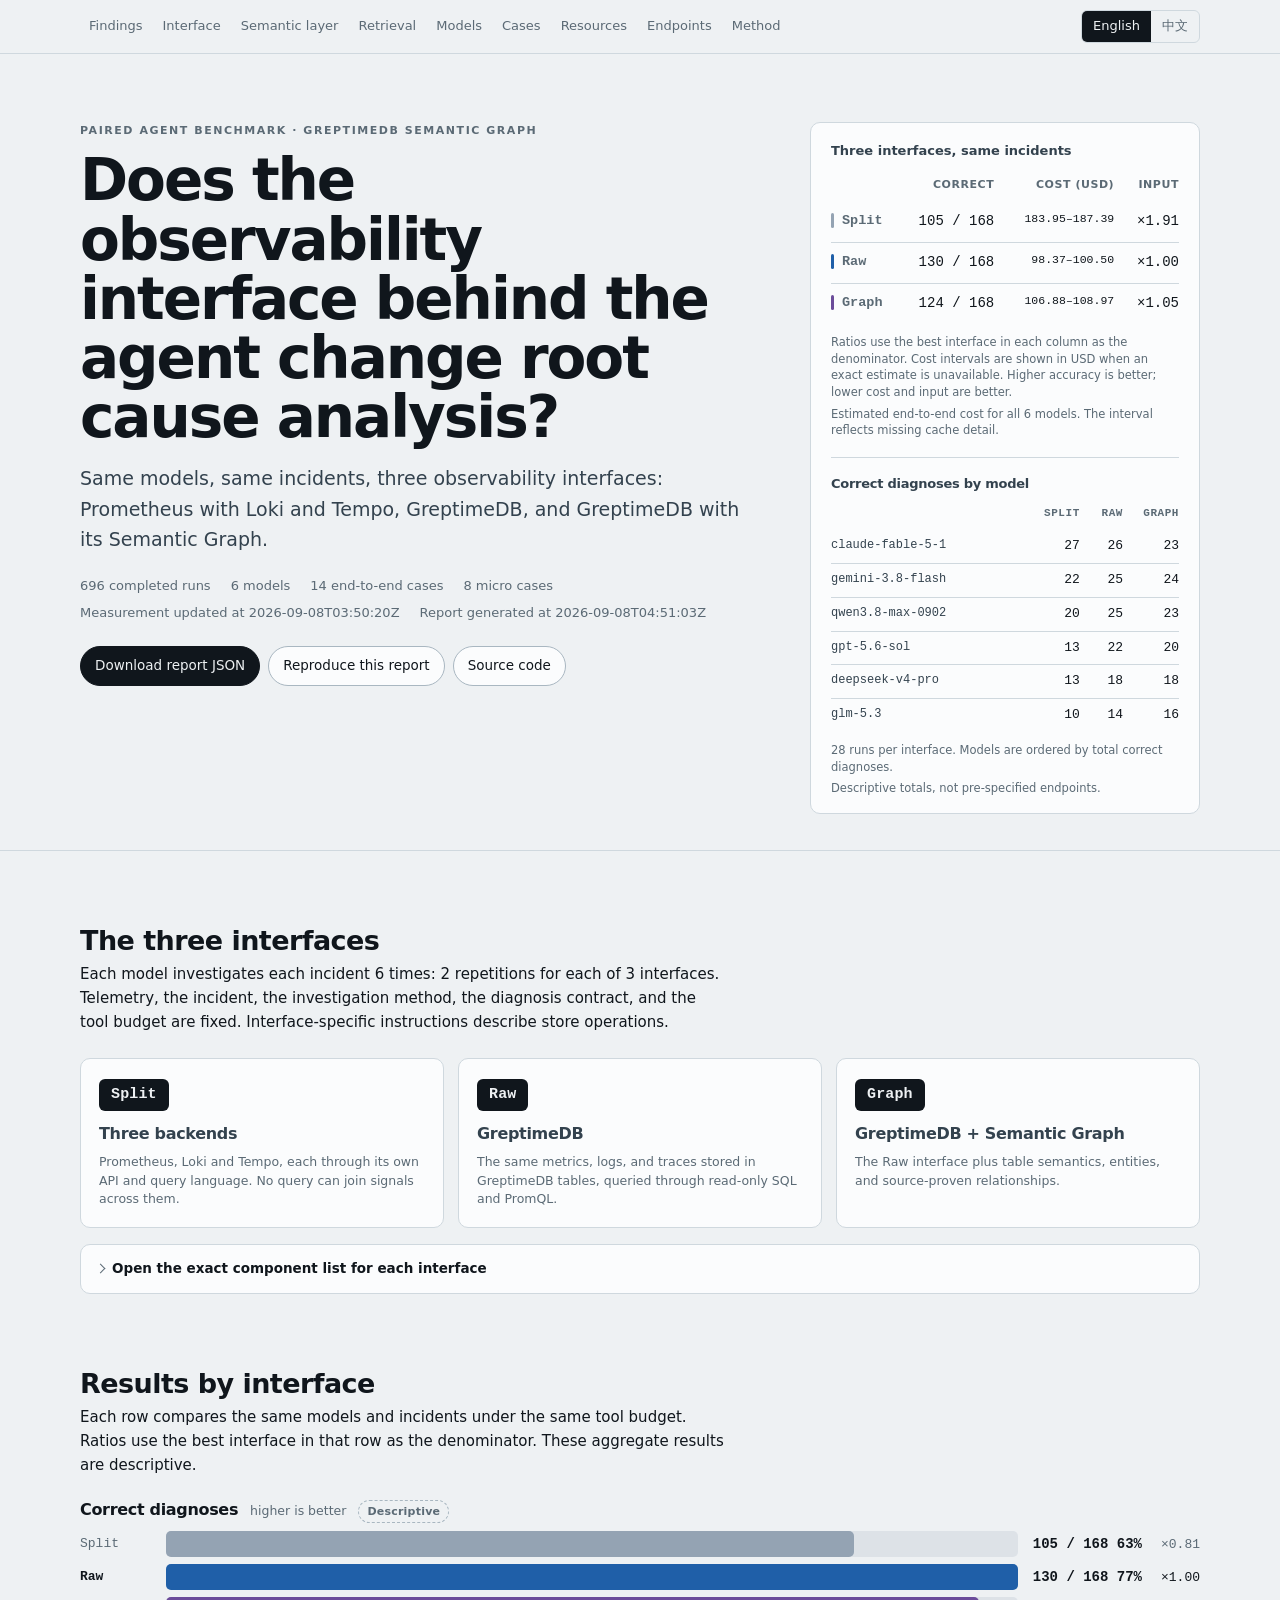
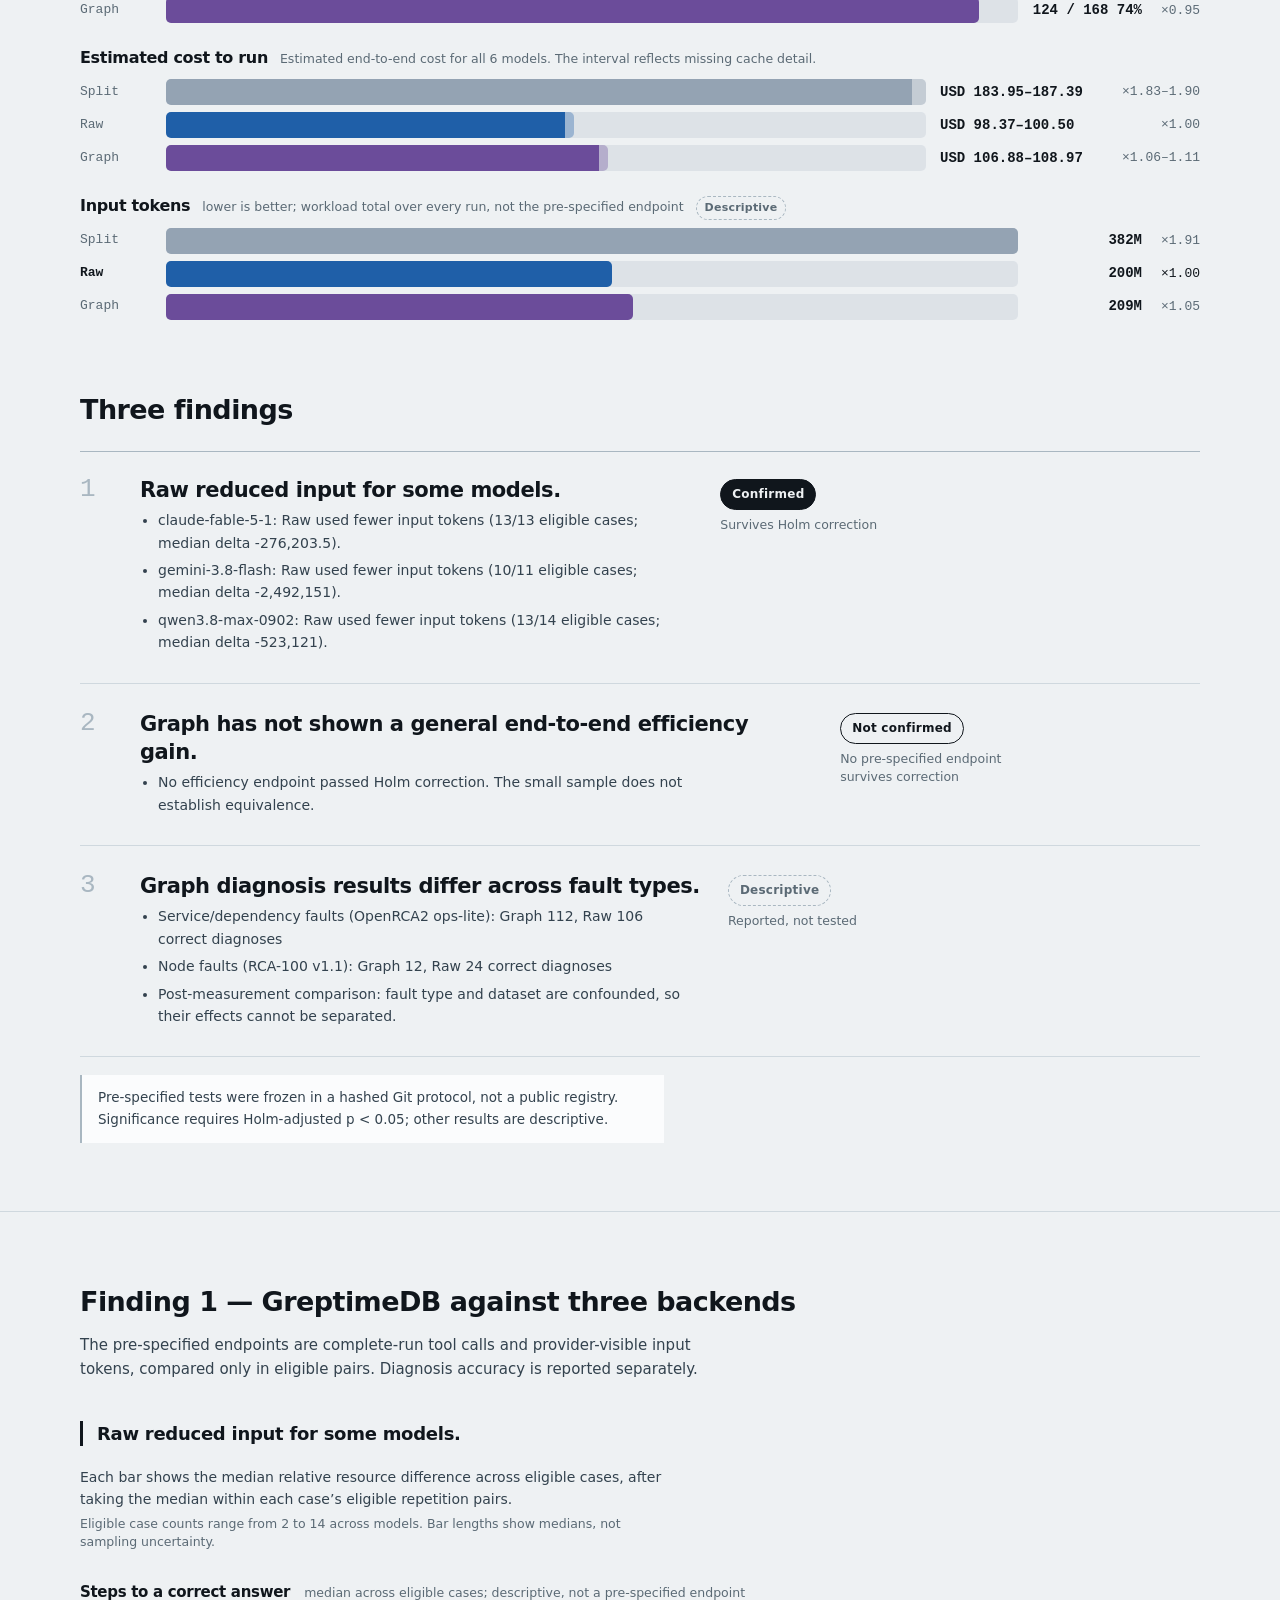
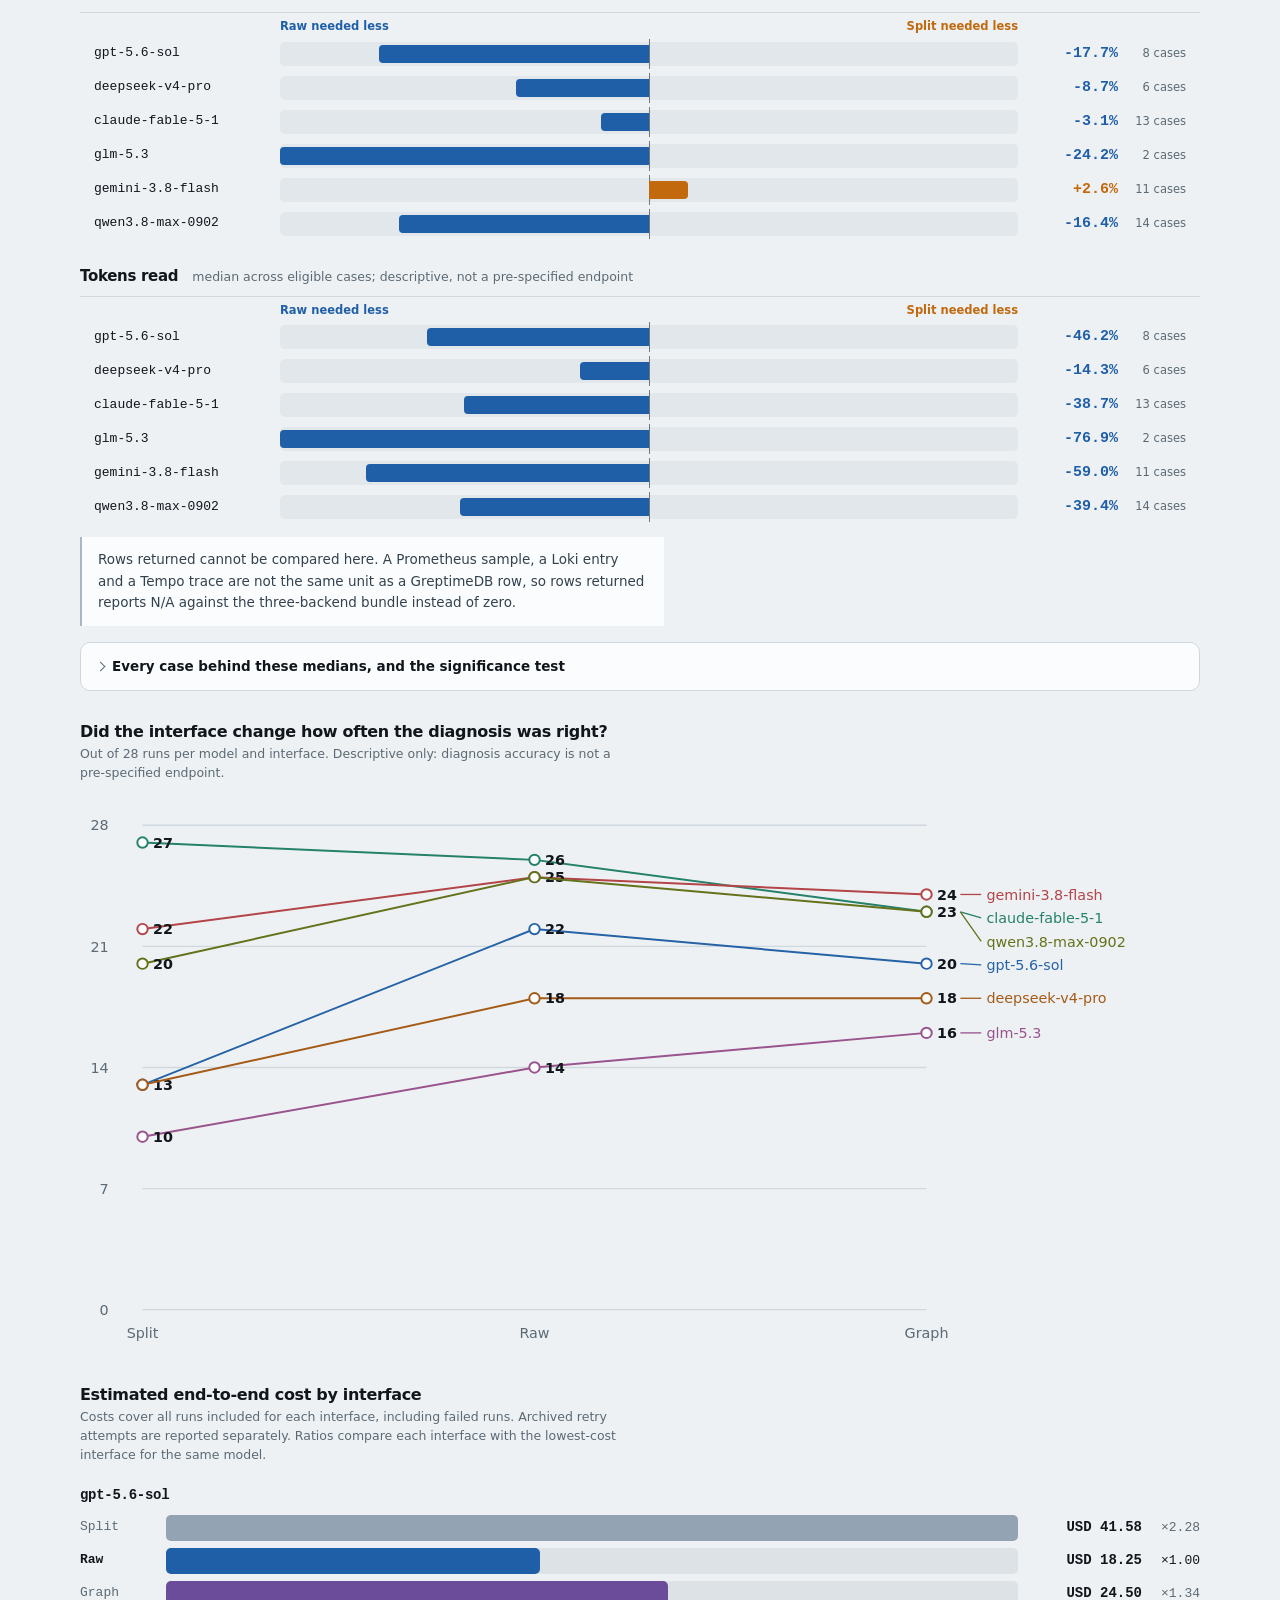
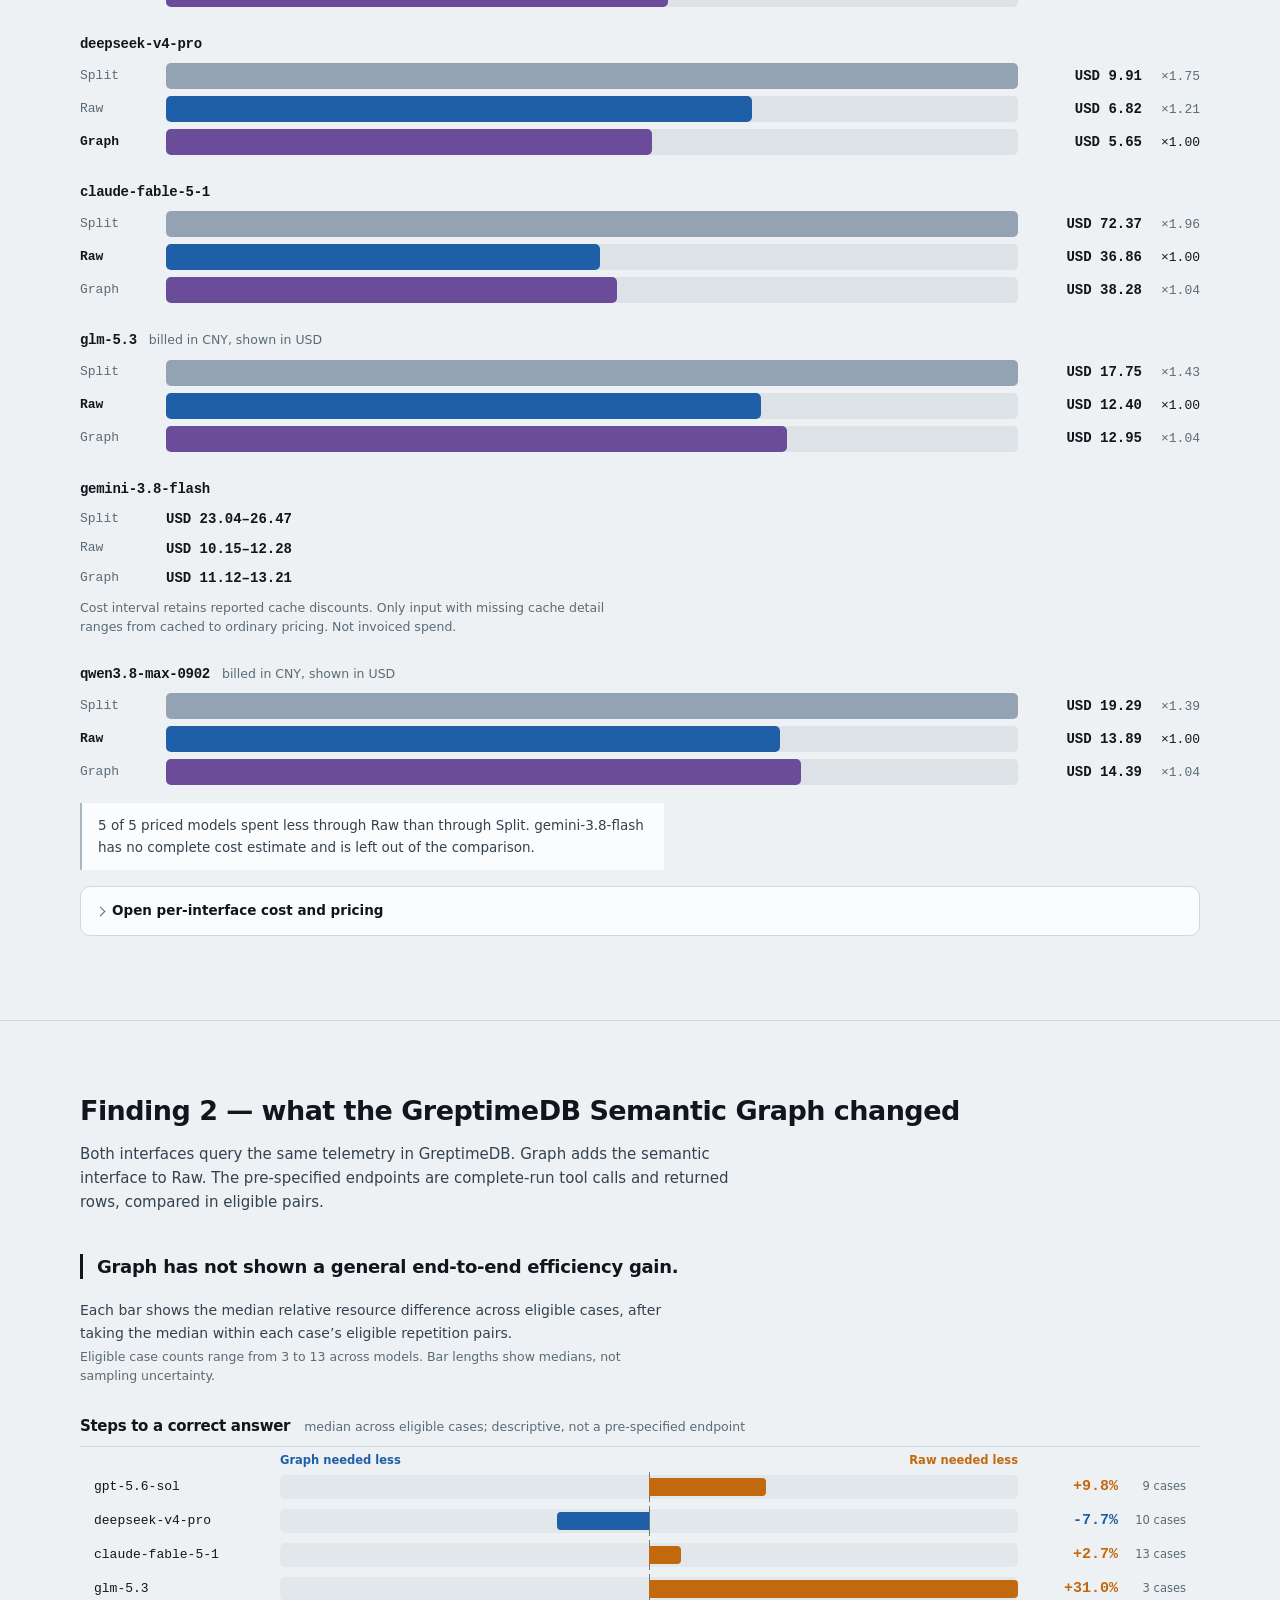
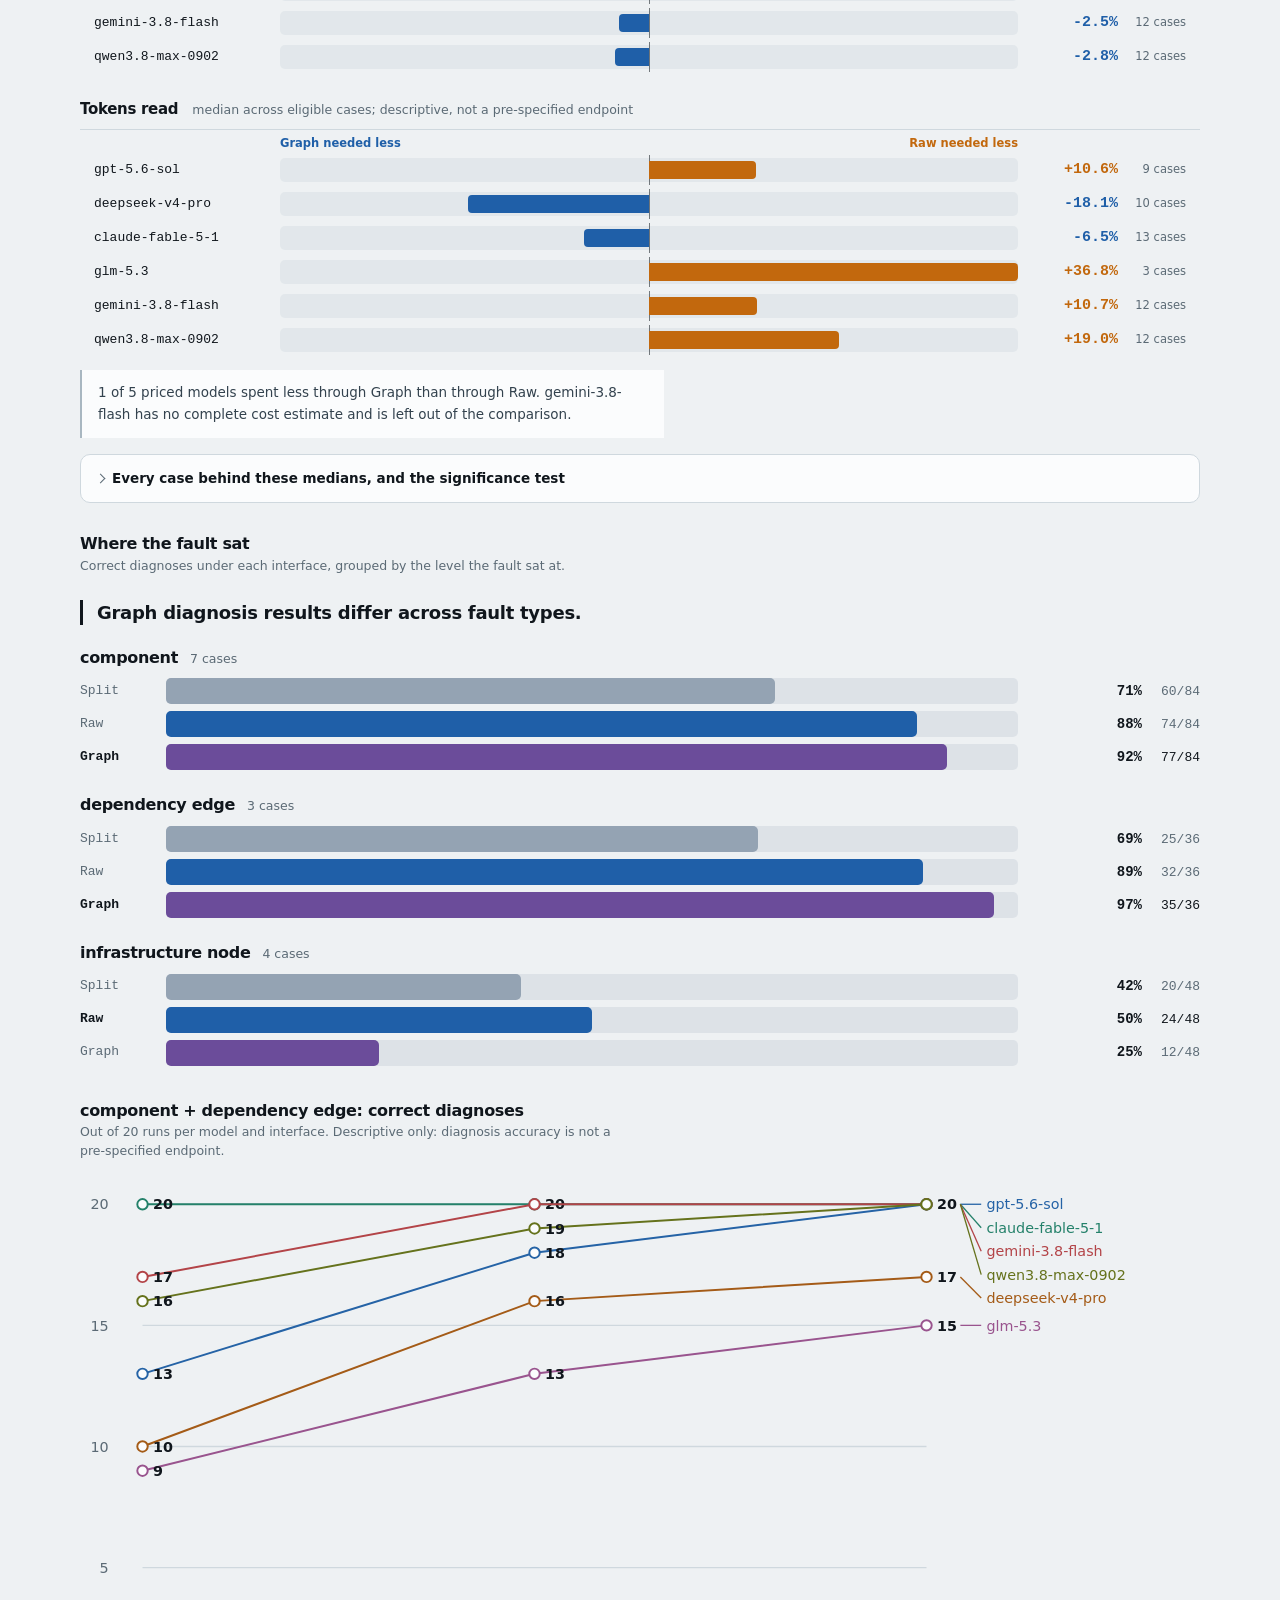
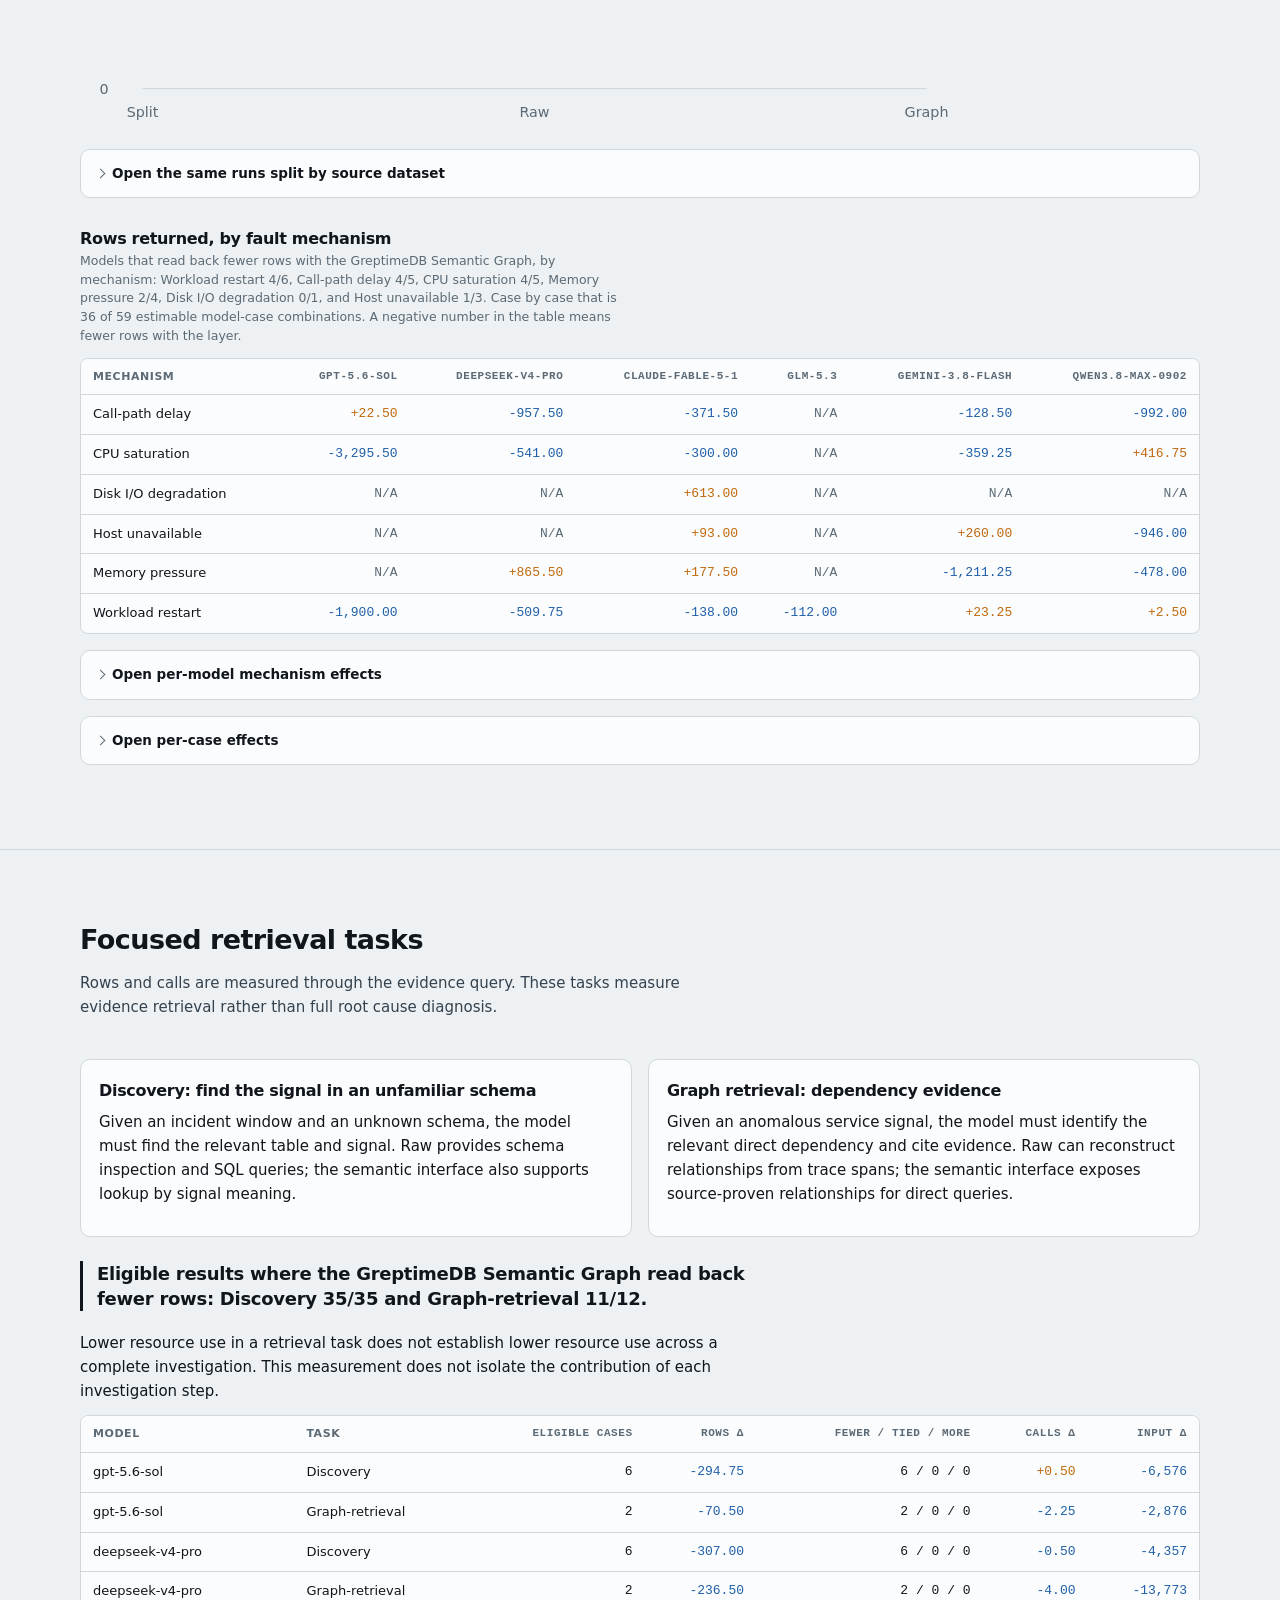
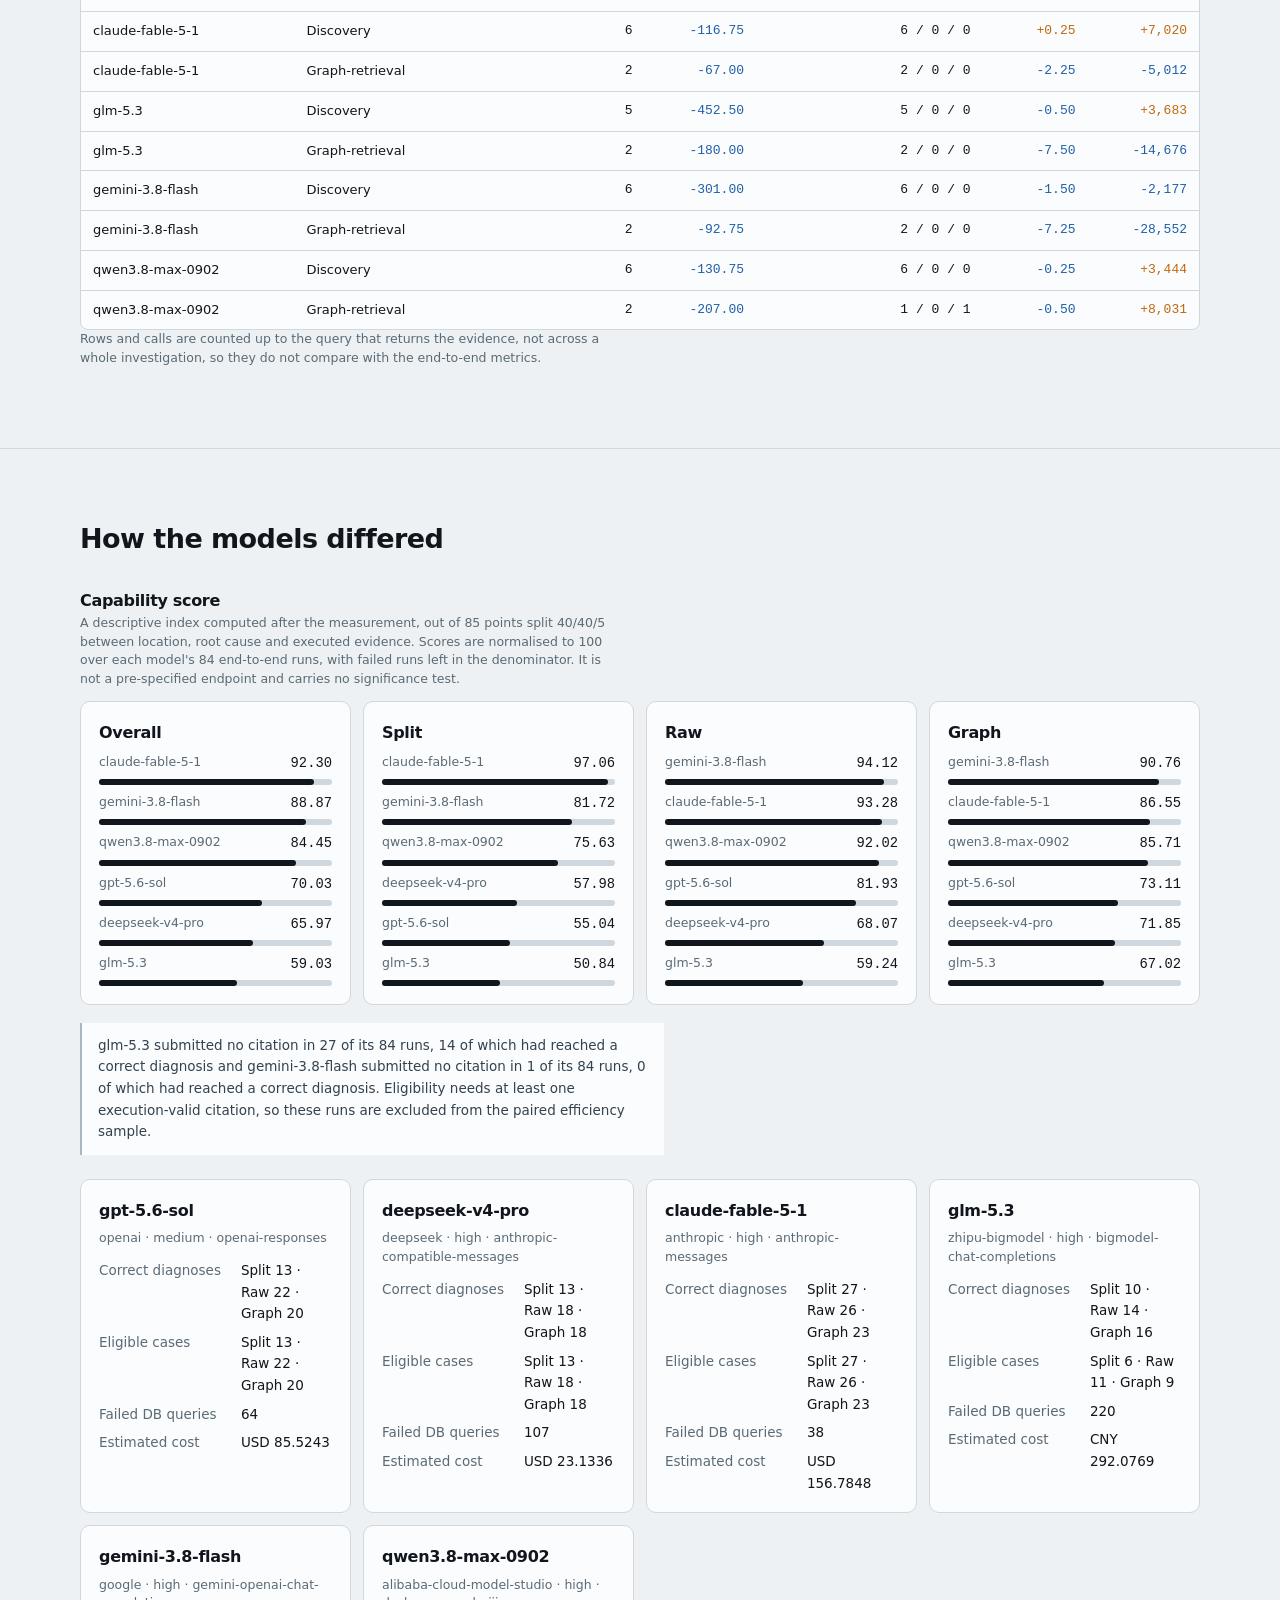
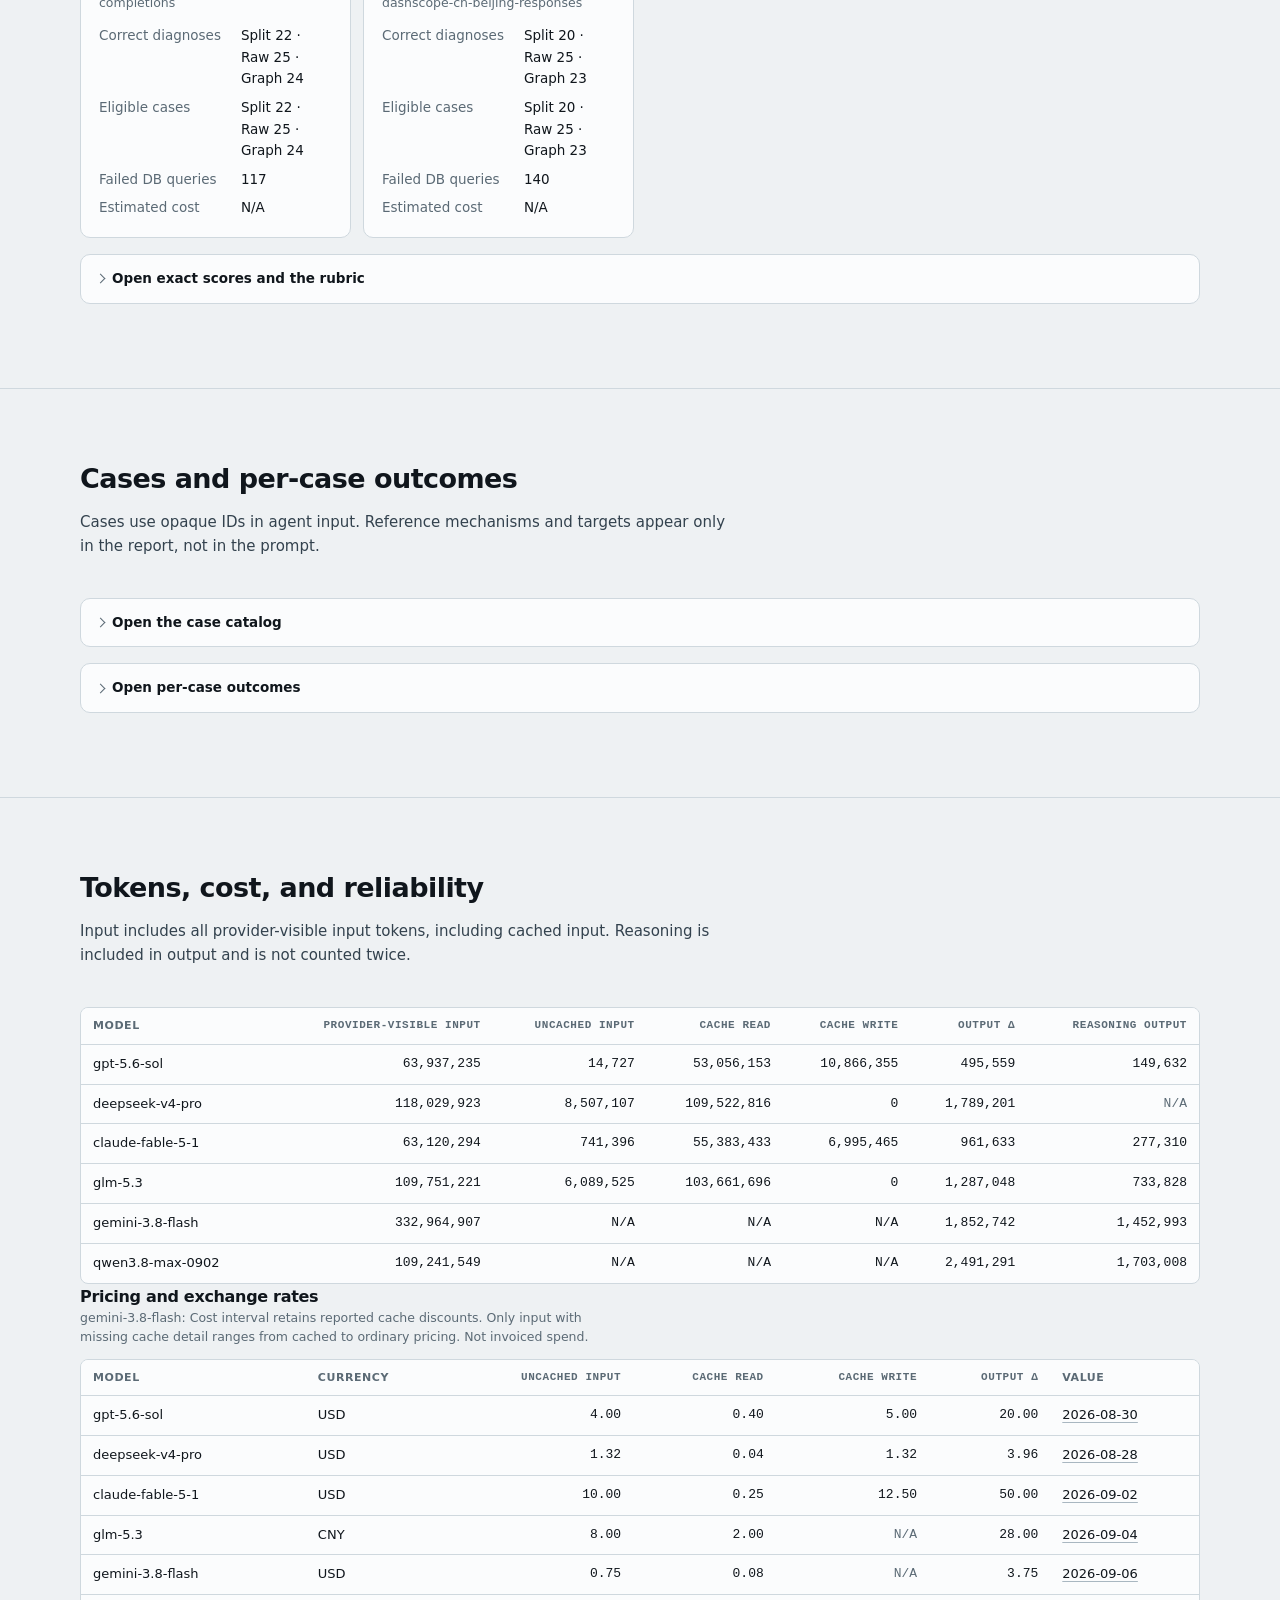
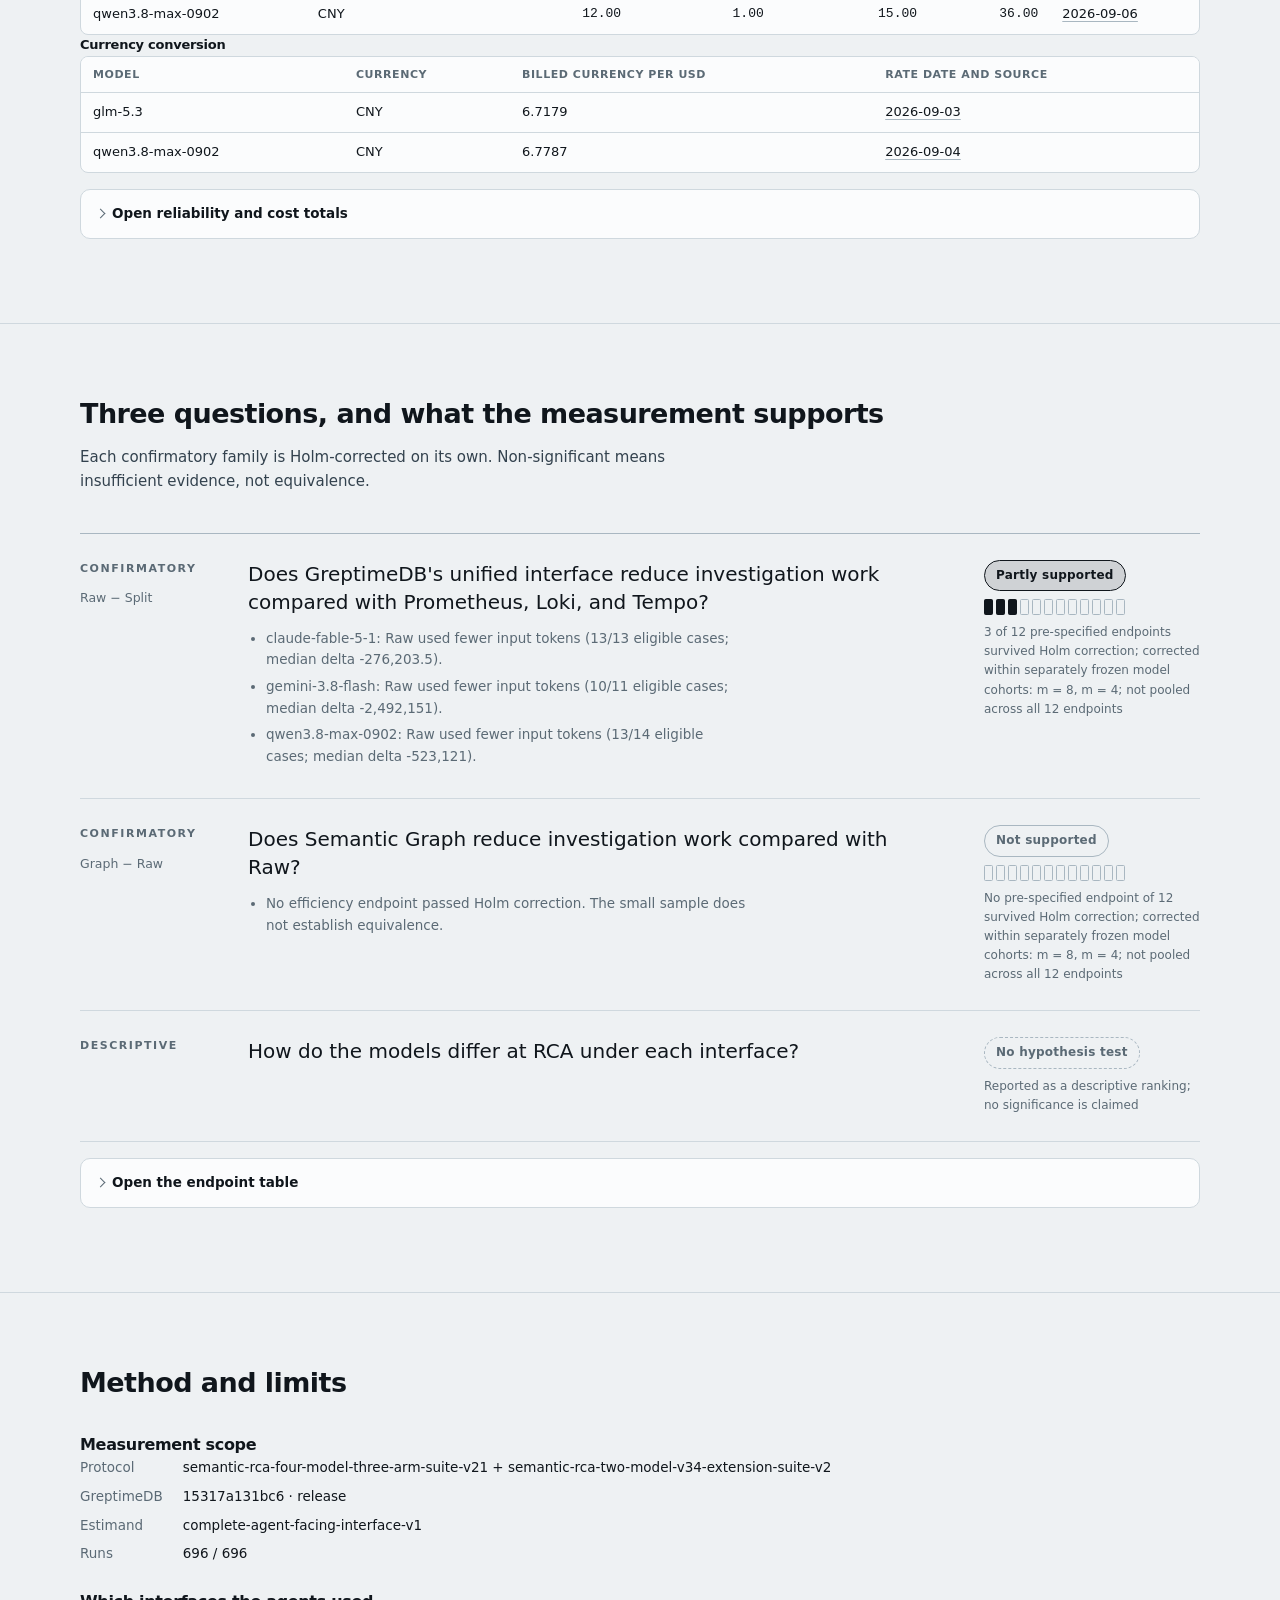
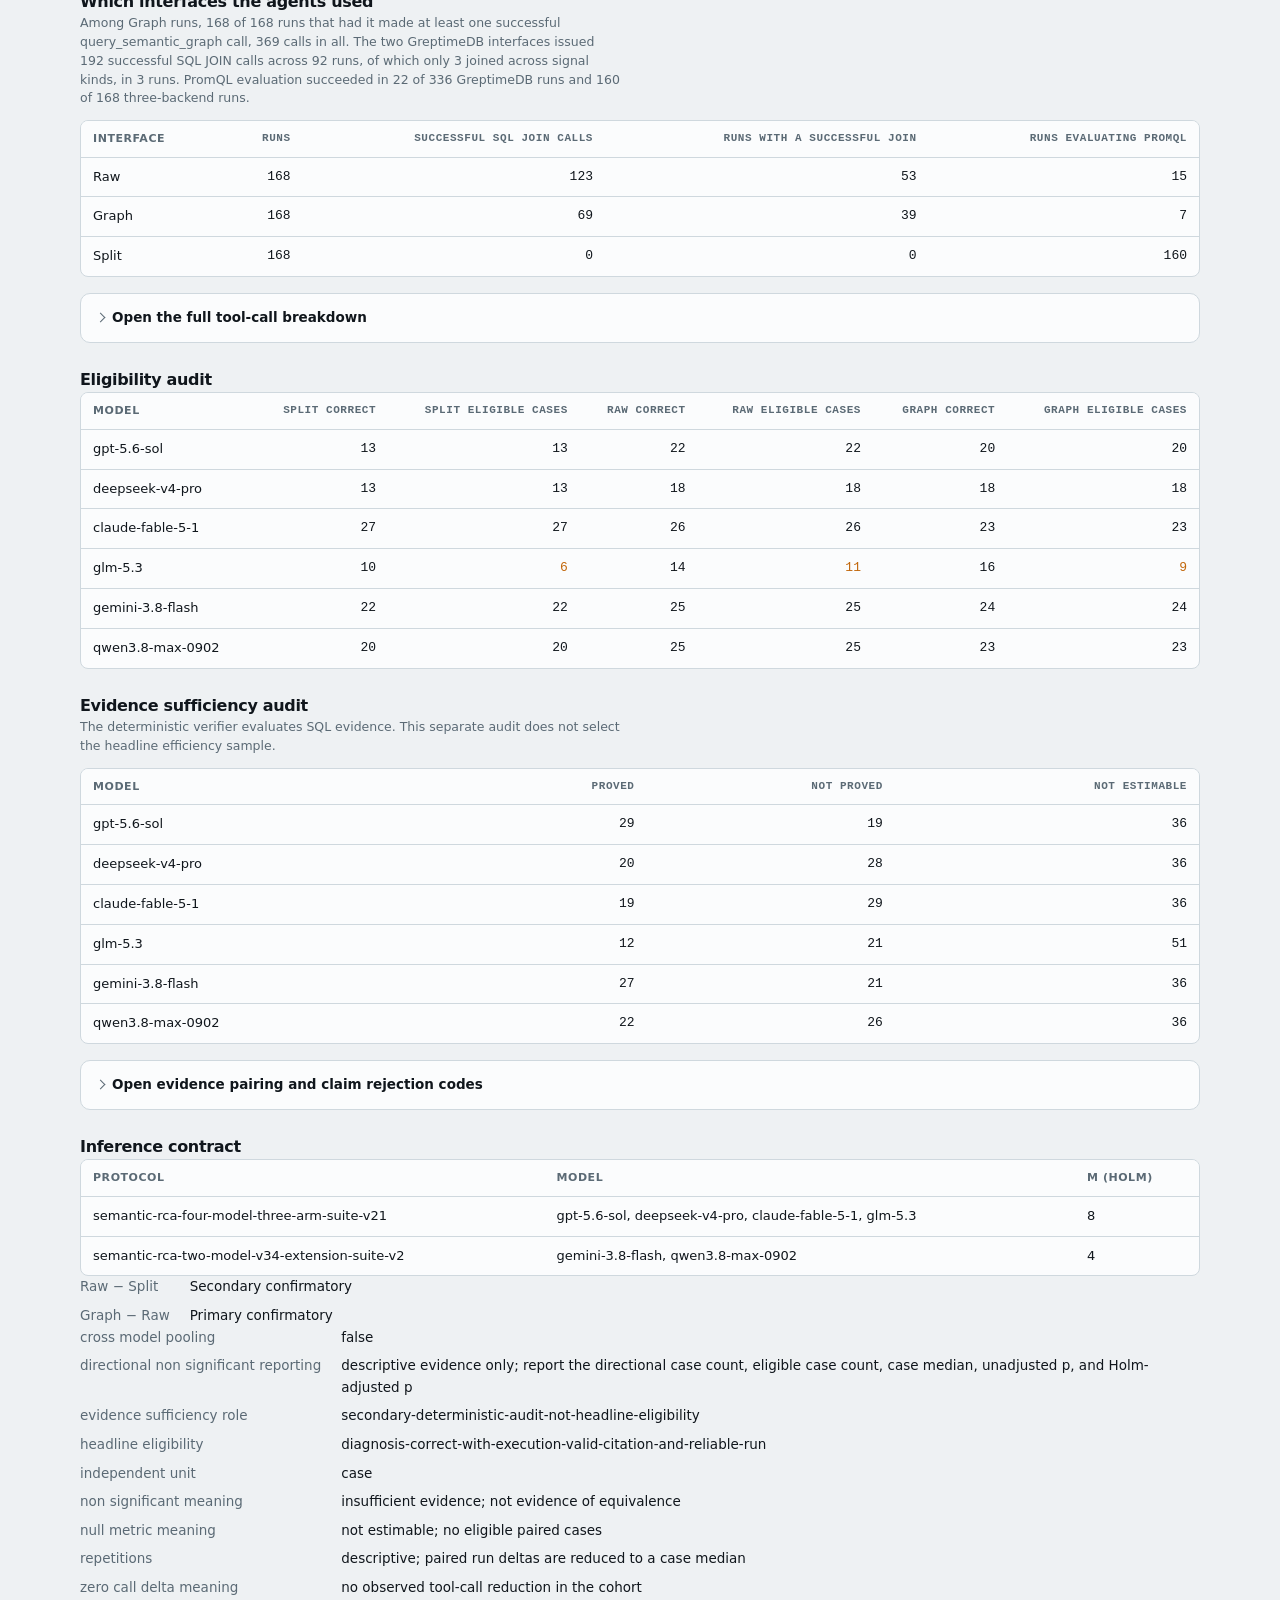
==== commit ef2acdbf: "docs(report): clarify successful PromQL use and Holm correction scope Signed-off-by: Dennis Zhuang <" ====
--- a/artifacts/measurement/agent-rca-v34-six-model.html
+++ b/artifacts/measurement/agent-rca-v34-six-model.html
@@ -825,10 +825,10 @@
 </head>
 <body>
   <div id="report" hidden></div>
-  <div id="fallback"><div class="static-summary"><h2>What we found</h2><ol><li><strong>Raw reduced input for some models.</strong> [confirmed] <ul><li>claude-fable-5-1: Raw used fewer input tokens (13/13 eligible cases; median delta -276,203.5).</li><li>gemini-3.8-flash: Raw used fewer input tokens (10/11 eligible cases; median delta -2,492,151).</li><li>qwen3.8-max-0902: Raw used fewer input tokens (13/14 eligible cases; median delta -523,121).</li></ul></li><li><strong>Graph has not shown a general end-to-end efficiency gain.</strong> [not_confirmed] <ul><li>No efficiency endpoint passed Holm correction. The small sample does not establish equivalence.</li></ul></li><li><strong>Graph diagnosis results differ across fault types.</strong> [descriptive] <ul><li>Service/dependency faults (OpenRCA2 ops-lite): Graph 112, Raw 106 correct diagnoses</li><li>Node faults (RCA-100 v1.1): Graph 12, Raw 24 correct diagnoses</li><li>Post-measurement comparison: fault type and dataset are confounded, so their effects cannot be separated.</li></ul></li></ol><h3>The three interfaces compared</h3><ul><li><strong>Split</strong>: telemetry, prometheus-native-http-api, loki-native-http-api, tempo-native-http-api</li><li><strong>Raw</strong>: telemetry, ordinary-schema-metadata, read-only-sql, promql-without-metric-metadata</li><li><strong>Graph</strong>: telemetry, ordinary-schema-metadata, read-only-sql, promql, table-semantics, semantic-entities, semantic-relationships, usage-guidance, runtime-recovery-guidance, coverage-snapshot</li></ul><h3>Correct diagnoses by interface</h3><ul><li>gpt-5.6-sol: Split 13/28, Raw 22/28, Graph 20/28</li><li>deepseek-v4-pro: Split 13/28, Raw 18/28, Graph 18/28</li><li>claude-fable-5-1: Split 27/28, Raw 26/28, Graph 23/28</li><li>glm-5.3: Split 10/28, Raw 14/28, Graph 16/28</li><li>gemini-3.8-flash: Split 22/28, Raw 25/28, Graph 24/28</li><li>qwen3.8-max-0902: Split 20/28, Raw 25/28, Graph 23/28</li></ul><h3>Estimated end-to-end cost / 端到端估算成本</h3><ul><li>Split: USD 183.95–187.39</li><li>Raw: USD 98.37–100.50</li><li>Graph: USD 106.88–108.97</li></ul><p lang="en">Estimated end-to-end cost for all 6 models. The interval reflects missing cache detail.</p><p lang="zh">全部 6 个模型的端到端成本估算；费用区间反映缓存明细缺失的影响。</p><h3>Pre-specified questions</h3><ul><li>storage shape: partially supported. 3 of 12 pre-specified endpoints survived Holm correction; corrected separately by model group: m = 8, m = 4</li><li>semantic layer: not supported. No pre-specified endpoint of 12 survived Holm correction; corrected separately by model group: m = 8, m = 4</li><li>model ranking: descriptive. Reported as a descriptive ranking; no significance is claimed</li></ul><p>Among Graph runs, 168 of 168 runs that had it made at least one successful query_semantic_graph call, 369 calls in all. The two GreptimeDB interfaces issued 192 successful SQL JOIN calls across 92 runs, of which only 3 joined across signal kinds, in 3 runs. PromQL evaluation succeeded in 22 of 336 GreptimeDB runs and 160 of 168 three-backend runs.</p><p>696 completed runs across 6 models, 14 end-to-end cases and 8 micro cases. The full narrative report is in <a href="https://github.com/GreptimeTeam/agent-rca-bench/blob/main/REPORT.md">REPORT.md</a>.</p><p>Measurement updated at 2026-09-08T03:50:20Z; report generated at 2026-09-08T04:43:03Z.</p><p>5 runs used a provider concurrency limit above the frozen value; per-run records are in the JSON. The measurement does not isolate the effect of this change.</p><p lang="en">Data correction: 168 Split cells were rerun and replaced; 336 Raw/Graph cells and all micro results were retained. The rerun corrected Tempo retention and repeated label names in query results. Split max_items now uses the original SQL max_rows guidance, with items as the returned unit; no aggregation advice was added to the main tool descriptions. Raw/Graph query_metrics parameter descriptions remain unchanged. Trace visibility and sample fidelity passed before and after every replacement investigation. Per-cell gates and superseded-result hashes are in the JSON. Raw/Graph retain their original PromQL encoding and ran at different times; this comparison does not isolate provider time effects or the individual corrections. A subsequent user authorization allowed temporary connection/provider failures to be retried at most three times per cell (four attempts total), with every failed attempt preserved. Incorrect diagnoses and exhausted budgets were not retried. 6 failed attempts were retried across 3 cells after SDK connection errors. Their additional observed cost was USD 28.9673; final replacement cells are already included in the investigation costs below. Requests without returned usage may have unobserved billed cost. The JSON retains the authorization, supervisor amendments, sanitized attempts and provenance hashes. Output-limited failures were retained without retry (gemini-3.8-flash / semantic-rca-transfer-014 / rep0); they remain scored failures and runner errors under the frozen runner contract. With queries and trajectories held fixed, offline reencoding with o200k_base and model-specific calibration estimates repeated-label overhead at 0.71% of retained Raw input and 0.21% of retained Graph input. These are estimates, not new provider usage measurements or effects on diagnosis accuracy. The retained overhead makes GreptimeDB appear more token-intensive; removing it widens the aggregate Split–Raw input gap by about 0.8%. Gemini requests shared a local 1,800,000-input-token/minute budget, including SDK retries. Input is estimated before sending and corrected from actual usage; elapsed time includes quota waits.</p><p lang="zh">数据修正：重新执行并替换 168 个 Split 单元，保留 336 个 Raw/Graph 单元及全部 micro 结果。重跑修正了 Tempo 保留时间和查询结果中重复的标签名称。Split max_items 沿用原 SQL max_rows 的参数建议，返回单位改为 items；工具主描述未追加聚合建议。Raw/Graph 的 query_metrics 参数描述保持原样。每次替换调查前后均通过 trace 可见性和样本完整性检查，逐单元检查记录和被取代结果的哈希保存在 JSON 中。Raw/Graph 保留原始 PromQL 编码，运行时间也不同；本次比较没有单独检验 provider 随时间变化或各项修正的影响。后续用户授权允许对临时连接或 provider 错误每个单元最多重跑 3 次（总尝试最多 4 次），并保留每次失败记录；错误诊断和预算耗尽不重跑。3 个单元共发生 6 次失败，已按授权重跑，原因是 SDK 连接错误，额外观测费用为 USD 28.9673；最终替换单元的正常费用已计入下方调查成本。未返回用量的请求可能另有未观测到账单费用。JSON 保留授权、执行修订、脱敏失败尝试及来源哈希。输出受限的失败原样保留，未重跑（gemini-3.8-flash / semantic-rca-transfer-014 / rep0）；按冻结的运行器契约计为失败，并保留 runner error 标记。固定查询和轨迹，以 o200k_base 分词并按模型系数校准，重复标签名称的输入开销估算为保留 Raw 输入的 0.71%、Graph 输入的 0.21%。这些是离线估算，不是 provider 新用量测量，也不表示对诊断准确率的影响。保留该冗余使 GreptimeDB 显得更费 token，对 GreptimeDB 不利；扣除后，Split 与 Raw 的总输入差距扩大约 0.8%。Gemini 请求（含 SDK 重试）共用每分钟 1,800,000 输入 token 的本地额度，发送前估算、响应后按实际用量校正；总耗时包含等待额度的时间。</p></div></div>
+  <div id="fallback"><div class="static-summary"><h2>What we found</h2><ol><li><strong>Raw reduced input for some models.</strong> [confirmed] <ul><li>claude-fable-5-1: Raw used fewer input tokens (13/13 eligible cases; median delta -276,203.5).</li><li>gemini-3.8-flash: Raw used fewer input tokens (10/11 eligible cases; median delta -2,492,151).</li><li>qwen3.8-max-0902: Raw used fewer input tokens (13/14 eligible cases; median delta -523,121).</li></ul></li><li><strong>Graph has not shown a general end-to-end efficiency gain.</strong> [not_confirmed] <ul><li>No efficiency endpoint passed Holm correction. The small sample does not establish equivalence.</li></ul></li><li><strong>Graph diagnosis results differ across fault types.</strong> [descriptive] <ul><li>Service/dependency faults (OpenRCA2 ops-lite): Graph 112, Raw 106 correct diagnoses</li><li>Node faults (RCA-100 v1.1): Graph 12, Raw 24 correct diagnoses</li><li>Post-measurement comparison: fault type and dataset are confounded, so their effects cannot be separated.</li></ul></li></ol><h3>The three interfaces compared</h3><ul><li><strong>Split</strong>: telemetry, prometheus-native-http-api, loki-native-http-api, tempo-native-http-api</li><li><strong>Raw</strong>: telemetry, ordinary-schema-metadata, read-only-sql, promql-without-metric-metadata</li><li><strong>Graph</strong>: telemetry, ordinary-schema-metadata, read-only-sql, promql, table-semantics, semantic-entities, semantic-relationships, usage-guidance, runtime-recovery-guidance, coverage-snapshot</li></ul><h3>Correct diagnoses by interface</h3><ul><li>gpt-5.6-sol: Split 13/28, Raw 22/28, Graph 20/28</li><li>deepseek-v4-pro: Split 13/28, Raw 18/28, Graph 18/28</li><li>claude-fable-5-1: Split 27/28, Raw 26/28, Graph 23/28</li><li>glm-5.3: Split 10/28, Raw 14/28, Graph 16/28</li><li>gemini-3.8-flash: Split 22/28, Raw 25/28, Graph 24/28</li><li>qwen3.8-max-0902: Split 20/28, Raw 25/28, Graph 23/28</li></ul><h3>Estimated end-to-end cost / 端到端估算成本</h3><ul><li>Split: USD 183.95–187.39</li><li>Raw: USD 98.37–100.50</li><li>Graph: USD 106.88–108.97</li></ul><p lang="en">Estimated end-to-end cost for all 6 models. The interval reflects missing cache detail.</p><p lang="zh">全部 6 个模型的端到端成本估算；费用区间反映缓存明细缺失的影响。</p><h3>Pre-specified questions</h3><ul><li>storage shape: partially supported. 3 of 12 pre-specified endpoints survived Holm correction; corrected within separately frozen model cohorts: m = 8, m = 4; not pooled across all 12 endpoints</li><li>semantic layer: not supported. No pre-specified endpoint of 12 survived Holm correction; corrected within separately frozen model cohorts: m = 8, m = 4; not pooled across all 12 endpoints</li><li>model ranking: descriptive. Reported as a descriptive ranking; no significance is claimed</li></ul><p>Among Graph runs, 168 of 168 runs that had it made at least one successful query_semantic_graph call, 369 calls in all. The two GreptimeDB interfaces issued 192 successful SQL JOIN calls across 92 runs, of which only 3 joined across signal kinds, in 3 runs. PromQL evaluation succeeded in 22 of 336 GreptimeDB runs and 160 of 168 three-backend runs.</p><p>696 completed runs across 6 models, 14 end-to-end cases and 8 micro cases. The full narrative report is in <a href="https://github.com/GreptimeTeam/agent-rca-bench/blob/main/REPORT.md">REPORT.md</a>.</p><p>Measurement updated at 2026-09-08T03:50:20Z; report generated at 2026-09-08T04:51:03Z.</p><p>5 runs used a provider concurrency limit above the frozen value; per-run records are in the JSON. The measurement does not isolate the effect of this change.</p><p lang="en">Data correction: 168 Split cells were rerun and replaced; 336 Raw/Graph cells and all micro results were retained. The rerun corrected Tempo retention and repeated label names in query results. Split max_items now uses the original SQL max_rows guidance, with items as the returned unit; no aggregation advice was added to the main tool descriptions. Raw/Graph query_metrics parameter descriptions remain unchanged. Trace visibility and sample fidelity passed before and after every replacement investigation. Per-cell gates and superseded-result hashes are in the JSON. Raw/Graph retain their original PromQL encoding and ran at different times; this comparison does not isolate provider time effects or the individual corrections. A subsequent user authorization allowed temporary connection/provider failures to be retried at most three times per cell (four attempts total), with every failed attempt preserved. Incorrect diagnoses and exhausted budgets were not retried. 6 failed attempts were retried across 3 cells after SDK connection errors. Their additional observed cost was USD 28.9673; final replacement cells are already included in the investigation costs below. Requests without returned usage may have unobserved billed cost. The JSON retains the authorization, supervisor amendments, sanitized attempts and provenance hashes. Output-limited failures were retained without retry (gemini-3.8-flash / semantic-rca-transfer-014 / rep0); they remain scored failures and runner errors under the frozen runner contract. With queries and trajectories held fixed, offline reencoding with o200k_base and model-specific calibration estimates repeated-label overhead at 0.71% of retained Raw input and 0.21% of retained Graph input. These are estimates, not new provider usage measurements or effects on diagnosis accuracy. The retained overhead makes GreptimeDB appear more token-intensive; removing it widens the aggregate Split–Raw input gap by about 0.8%. Gemini requests shared a local 1,800,000-input-token/minute budget, including SDK retries. Input is estimated before sending and corrected from actual usage; elapsed time includes quota waits.</p><p lang="zh">数据修正：重新执行并替换 168 个 Split 单元，保留 336 个 Raw/Graph 单元及全部 micro 结果。重跑修正了 Tempo 保留时间和查询结果中重复的标签名称。Split max_items 沿用原 SQL max_rows 的参数建议，返回单位改为 items；工具主描述未追加聚合建议。Raw/Graph 的 query_metrics 参数描述保持原样。每次替换调查前后均通过 trace 可见性和样本完整性检查，逐单元检查记录和被取代结果的哈希保存在 JSON 中。Raw/Graph 保留原始 PromQL 编码，运行时间也不同；本次比较没有单独检验 provider 随时间变化或各项修正的影响。后续用户授权允许对临时连接或 provider 错误每个单元最多重跑 3 次（总尝试最多 4 次），并保留每次失败记录；错误诊断和预算耗尽不重跑。3 个单元共发生 6 次失败，已按授权重跑，原因是 SDK 连接错误，额外观测费用为 USD 28.9673；最终替换单元的正常费用已计入下方调查成本。未返回用量的请求可能另有未观测到账单费用。JSON 保留授权、执行修订、脱敏失败尝试及来源哈希。输出受限的失败原样保留，未重跑（gemini-3.8-flash / semantic-rca-transfer-014 / rep0）；按冻结的运行器契约计为失败，并保留 runner error 标记。固定查询和轨迹，以 o200k_base 分词并按模型系数校准，重复标签名称的输入开销估算为保留 Raw 输入的 0.71%、Graph 输入的 0.21%。这些是离线估算，不是 provider 新用量测量，也不表示对诊断准确率的影响。保留该冗余使 GreptimeDB 显得更费 token，对 GreptimeDB 不利；扣除后，Split 与 Raw 的总输入差距扩大约 0.8%。Gemini 请求（含 SDK 重试）共用每分钟 1,800,000 输入 token 的本地额度，发送前估算、响应后按实际用量校正；总耗时包含等待额度的时间。</p></div></div>
   <noscript><style>#fallback{display:block}</style></noscript>
-  <script type="application/json" id="semantic-rca-report">{"audit":{"micro_no_model_gates_passed":true,"private_provider_payloads_included":false,"raw_telemetry_rows_included":false,"transfer_no_model_gates_passed":true,"transfer_raw_graph_exact_edge_equality":true},"bounded_transfer_cost_estimates":{"gemini-3.8-flash":{"by_treatment":{"raw":[10.151224349999998,12.281377199999998],"semantic_graph":[11.121473475000002,13.209591375],"split_pillars":[23.036213625000006,26.472951825]},"currency":"USD"}},"capability_scores":{"method_basis":[{"benchmark":"RCAEval","source":"https://github.com/phamquiluan/RCAEval/blob/main/RCAEval/benchmark/evaluation.py","use":"reports coarse service and fine-grained root-cause accuracy separately"},{"benchmark":"RCAgentBench","source":"https://github.com/CSTCloudOps/RCAgentBench/blob/main/eval.py","use":"uses a 40% location, 40% type, and 20% explainability split"}],"models":{"claude-fable-5-1":{"by_treatment":{"raw":{"average_dimension_points":{"evidence":5.0,"location":37.14,"root_cause":37.14},"component_hits":{"causal_locus_match":26,"causal_scope_match":26,"fault_category_match":26,"has_execution_valid_citation":28,"mechanism_code_match":26},"maximum_points":2380,"normalized_score":93.28,"points":2220,"runs":28,"score":79.29,"unscored_dimensions":{"required_evidence_covered":{"covered":9,"failed":15,"not_estimable":4}}},"semantic_graph":{"average_dimension_points":{"evidence":5.0,"location":34.64,"root_cause":33.93},"component_hits":{"causal_locus_match":24,"causal_scope_match":25,"fault_category_match":23,"has_execution_valid_citation":28,"mechanism_code_match":24},"maximum_points":2380,"normalized_score":86.55,"points":2060,"runs":28,"score":73.57,"unscored_dimensions":{"required_evidence_covered":{"covered":10,"failed":14,"not_estimable":4}}},"split_pillars":{"average_dimension_points":{"evidence":5.0,"location":38.93,"root_cause":38.57},"component_hits":{"causal_locus_match":27,"causal_scope_match":28,"fault_category_match":27,"has_execution_valid_citation":28,"mechanism_code_match":27},"maximum_points":2380,"normalized_score":97.06,"points":2310,"runs":28,"score":82.5,"unscored_dimensions":{"required_evidence_covered":{"not_estimable":28}}}},"overall":{"average_dimension_points":{"evidence":5.0,"location":36.9,"root_cause":36.55},"component_hits":{"causal_locus_match":77,"causal_scope_match":79,"fault_category_match":76,"has_execution_valid_citation":84,"mechanism_code_match":77},"maximum_points":7140,"normalized_score":92.3,"points":6590,"runs":84,"score":78.45,"unscored_dimensions":{"required_evidence_covered":{"covered":19,"failed":29,"not_estimable":36}}}},"deepseek-v4-pro":{"by_treatment":{"raw":{"average_dimension_points":{"evidence":5.0,"location":25.71,"root_cause":27.14},"component_hits":{"causal_locus_match":18,"causal_scope_match":18,"fault_category_match":19,"has_execution_valid_citation":28,"mechanism_code_match":19},"maximum_points":2380,"normalized_score":68.07,"points":1620,"runs":28,"score":57.86,"unscored_dimensions":{"required_evidence_covered":{"covered":13,"failed":11,"not_estimable":4}}},"semantic_graph":{"average_dimension_points":{"evidence":5.0,"location":27.86,"root_cause":28.21},"component_hits":{"causal_locus_match":19,"causal_scope_match":21,"fault_category_match":22,"has_execution_valid_citation":28,"mechanism_code_match":19},"maximum_points":2380,"normalized_score":71.85,"points":1710,"runs":28,"score":61.07,"unscored_dimensions":{"required_evidence_covered":{"covered":7,"failed":17,"not_estimable":4}}},"split_pillars":{"average_dimension_points":{"evidence":5.0,"location":22.14,"root_cause":22.14},"component_hits":{"causal_locus_match":15,"causal_scope_match":17,"fault_category_match":17,"has_execution_valid_citation":28,"mechanism_code_match":15},"maximum_points":2380,"normalized_score":57.98,"points":1380,"runs":28,"score":49.29,"unscored_dimensions":{"required_evidence_covered":{"not_estimable":28}}}},"overall":{"average_dimension_points":{"evidence":5.0,"location":25.24,"root_cause":25.83},"component_hits":{"causal_locus_match":52,"causal_scope_match":56,"fault_category_match":58,"has_execution_valid_citation":84,"mechanism_code_match":53},"maximum_points":7140,"normalized_score":65.97,"points":4710,"runs":84,"score":56.07,"unscored_dimensions":{"required_evidence_covered":{"covered":20,"failed":28,"not_estimable":36}}}},"gemini-3.8-flash":{"by_treatment":{"raw":{"average_dimension_points":{"evidence":5.0,"location":36.43,"root_cause":38.57},"component_hits":{"causal_locus_match":25,"causal_scope_match":27,"fault_category_match":27,"has_execution_valid_citation":28,"mechanism_code_match":27},"maximum_points":2380,"normalized_score":94.12,"points":2240,"runs":28,"score":80.0,"unscored_dimensions":{"required_evidence_covered":{"covered":14,"failed":10,"not_estimable":4}}},"semantic_graph":{"average_dimension_points":{"evidence":5.0,"location":35.0,"root_cause":37.14},"component_hits":{"causal_locus_match":24,"causal_scope_match":26,"fault_category_match":26,"has_execution_valid_citation":28,"mechanism_code_match":26},"maximum_points":2380,"normalized_score":90.76,"points":2160,"runs":28,"score":77.14,"unscored_dimensions":{"required_evidence_covered":{"covered":13,"failed":11,"not_estimable":4}}},"split_pillars":{"average_dimension_points":{"evidence":4.82,"location":32.86,"root_cause":31.79},"component_hits":{"causal_locus_match":23,"causal_scope_match":23,"fault_category_match":23,"has_execution_valid_citation":27,"mechanism_code_match":22},"maximum_points":2380,"normalized_score":81.72,"points":1945,"runs":28,"score":69.46,"unscored_dimensions":{"required_evidence_covered":{"not_estimable":28}}}},"overall":{"average_dimension_points":{"evidence":4.94,"location":34.76,"root_cause":35.83},"component_hits":{"causal_locus_match":72,"causal_scope_match":76,"fault_category_match":76,"has_execution_valid_citation":83,"mechanism_code_match":75},"maximum_points":7140,"normalized_score":88.87,"points":6345,"runs":84,"score":75.54,"unscored_dimensions":{"required_evidence_covered":{"covered":27,"failed":21,"not_estimable":36}}}},"glm-5.3":{"by_treatment":{"raw":{"average_dimension_points":{"evidence":3.93,"location":23.57,"root_cause":22.86},"component_hits":{"causal_locus_match":15,"causal_scope_match":21,"fault_category_match":16,"has_execution_valid_citation":22,"mechanism_code_match":16},"maximum_points":2380,"normalized_score":59.24,"points":1410,"runs":28,"score":50.36,"unscored_dimensions":{"required_evidence_covered":{"covered":6,"failed":12,"not_estimable":10}}},"semantic_graph":{"average_dimension_points":{"evidence":3.04,"location":27.86,"root_cause":26.07},"component_hits":{"causal_locus_match":19,"causal_scope_match":21,"fault_category_match":22,"has_execution_valid_citation":17,"mechanism_code_match":17},"maximum_points":2380,"normalized_score":67.02,"points":1595,"runs":28,"score":56.96,"unscored_dimensions":{"required_evidence_covered":{"covered":6,"failed":9,"not_estimable":13}}},"split_pillars":{"average_dimension_points":{"evidence":3.21,"location":23.93,"root_cause":16.07},"component_hits":{"causal_locus_match":16,"causal_scope_match":19,"fault_category_match":15,"has_execution_valid_citation":18,"mechanism_code_match":10},"maximum_points":2380,"normalized_score":50.84,"points":1210,"runs":28,"score":43.21,"unscored_dimensions":{"required_evidence_covered":{"not_estimable":28}}}},"overall":{"average_dimension_points":{"evidence":3.39,"location":25.12,"root_cause":21.67},"component_hits":{"causal_locus_match":50,"causal_scope_match":61,"fault_category_match":53,"has_execution_valid_citation":57,"mechanism_code_match":43},"maximum_points":7140,"normalized_score":59.03,"points":4215,"runs":84,"score":50.18,"unscored_dimensions":{"required_evidence_covered":{"covered":12,"failed":21,"not_estimable":51}}}},"gpt-5.6-sol":{"by_treatment":{"raw":{"average_dimension_points":{"evidence":5.0,"location":32.86,"root_cause":31.79},"component_hits":{"causal_locus_match":23,"causal_scope_match":23,"fault_category_match":23,"has_execution_valid_citation":28,"mechanism_code_match":22},"maximum_points":2380,"normalized_score":81.93,"points":1950,"runs":28,"score":69.64,"unscored_dimensions":{"required_evidence_covered":{"covered":15,"failed":9,"not_estimable":4}}},"semantic_graph":{"average_dimension_points":{"evidence":5.0,"location":28.57,"root_cause":28.57},"component_hits":{"causal_locus_match":20,"causal_scope_match":20,"fault_category_match":20,"has_execution_valid_citation":28,"mechanism_code_match":20},"maximum_points":2380,"normalized_score":73.11,"points":1740,"runs":28,"score":62.14,"unscored_dimensions":{"required_evidence_covered":{"covered":14,"failed":10,"not_estimable":4}}},"split_pillars":{"average_dimension_points":{"evidence":5.0,"location":20.71,"root_cause":21.07},"component_hits":{"causal_locus_match":14,"causal_scope_match":16,"fault_category_match":17,"has_execution_valid_citation":28,"mechanism_code_match":14},"maximum_points":2380,"normalized_score":55.04,"points":1310,"runs":28,"score":46.79,"unscored_dimensions":{"required_evidence_covered":{"not_estimable":28}}}},"overall":{"average_dimension_points":{"evidence":5.0,"location":27.38,"root_cause":27.14},"component_hits":{"causal_locus_match":57,"causal_scope_match":59,"fault_category_match":60,"has_execution_valid_citation":84,"mechanism_code_match":56},"maximum_points":7140,"normalized_score":70.03,"points":5000,"runs":84,"score":59.52,"unscored_dimensions":{"required_evidence_covered":{"covered":29,"failed":19,"not_estimable":36}}}},"qwen3.8-max-0902":{"by_treatment":{"raw":{"average_dimension_points":{"evidence":5.0,"location":37.14,"root_cause":36.07},"component_hits":{"causal_locus_match":26,"causal_scope_match":26,"fault_category_match":26,"has_execution_valid_citation":28,"mechanism_code_match":25},"maximum_points":2380,"normalized_score":92.02,"points":2190,"runs":28,"score":78.21,"unscored_dimensions":{"required_evidence_covered":{"covered":14,"failed":10,"not_estimable":4}}},"semantic_graph":{"average_dimension_points":{"evidence":5.0,"location":33.57,"root_cause":34.29},"component_hits":{"causal_locus_match":23,"causal_scope_match":25,"fault_category_match":24,"has_execution_valid_citation":28,"mechanism_code_match":24},"maximum_points":2380,"normalized_score":85.71,"points":2040,"runs":28,"score":72.86,"unscored_dimensions":{"required_evidence_covered":{"covered":8,"failed":16,"not_estimable":4}}},"split_pillars":{"average_dimension_points":{"evidence":5.0,"location":30.36,"root_cause":28.93},"component_hits":{"causal_locus_match":21,"causal_scope_match":22,"fault_category_match":21,"has_execution_valid_citation":28,"mechanism_code_match":20},"maximum_points":2380,"normalized_score":75.63,"points":1800,"runs":28,"score":64.29,"unscored_dimensions":{"required_evidence_covered":{"not_estimable":28}}}},"overall":{"average_dimension_points":{"evidence":5.0,"location":33.69,"root_cause":33.1},"component_hits":{"causal_locus_match":70,"causal_scope_match":73,"fault_category_match":71,"has_execution_valid_citation":84,"mechanism_code_match":69},"maximum_points":7140,"normalized_score":84.45,"points":6030,"runs":84,"score":71.79,"unscored_dimensions":{"required_evidence_covered":{"covered":22,"failed":26,"not_estimable":36}}}}},"overall_formula":"sum of the 85-point rubric over every end-to-end run for the model, divided by 85 points per run and normalized to 100; every treatment contributes equally and failed runs remain in the denominator; deterministic evidence sufficiency is outside the rubric because the verifier cannot decide it for every query language","ranking_basis":"normalized_score","rankings":{"overall":[{"model":"claude-fable-5-1","rank":1,"score":92.3},{"model":"gemini-3.8-flash","rank":2,"score":88.87},{"model":"qwen3.8-max-0902","rank":3,"score":84.45},{"model":"gpt-5.6-sol","rank":4,"score":70.03},{"model":"deepseek-v4-pro","rank":5,"score":65.97},{"model":"glm-5.3","rank":6,"score":59.03}],"raw":[{"model":"gemini-3.8-flash","rank":1,"score":94.12},{"model":"claude-fable-5-1","rank":2,"score":93.28},{"model":"qwen3.8-max-0902","rank":3,"score":92.02},{"model":"gpt-5.6-sol","rank":4,"score":81.93},{"model":"deepseek-v4-pro","rank":5,"score":68.07},{"model":"glm-5.3","rank":6,"score":59.24}],"semantic_graph":[{"model":"gemini-3.8-flash","rank":1,"score":90.76},{"model":"claude-fable-5-1","rank":2,"score":86.55},{"model":"qwen3.8-max-0902","rank":3,"score":85.71},{"model":"gpt-5.6-sol","rank":4,"score":73.11},{"model":"deepseek-v4-pro","rank":5,"score":71.85},{"model":"glm-5.3","rank":6,"score":67.02}],"split_pillars":[{"model":"claude-fable-5-1","rank":1,"score":97.06},{"model":"gemini-3.8-flash","rank":2,"score":81.72},{"model":"qwen3.8-max-0902","rank":3,"score":75.63},{"model":"deepseek-v4-pro","rank":4,"score":57.98},{"model":"gpt-5.6-sol","rank":5,"score":55.04},{"model":"glm-5.3","rank":6,"score":50.84}]},"role":"post-measurement descriptive capability index; not a pre-specified endpoint and not used for hypothesis testing","rubric":{"causal_locus_match":{"dimension":"location","label":"declared causal locus","points":30},"causal_scope_match":{"dimension":"location","label":"causal scope","points":10},"fault_category_match":{"dimension":"root_cause","label":"fault category","points":10},"has_execution_valid_citation":{"dimension":"evidence","label":"executed evidence","points":5},"mechanism_code_match":{"dimension":"root_cause","label":"root-cause mechanism","points":30}}},"case_catalog":[{"case_id":"semantic-rca-transfer-001","causal_scope":"component","dataset":"openrca2","mechanism_code":"workload_restart","oracle":{"abnormal_samples":13,"allowed_operations":[],"normal_samples":13,"predicate":"workload_restart_transition","source_table":"k8s_container_restarts","threshold":1.0,"value_column":"greptime_value"},"source_case":"hs8-user-pod-failure-q2q5tv","system":"Hotel Reservation","target":"user"},{"case_id":"semantic-rca-transfer-002","causal_scope":"component","dataset":"openrca2","mechanism_code":"workload_restart","oracle":{"abnormal_samples":15,"allowed_operations":[],"normal_samples":13,"predicate":"workload_restart_transition","source_table":"k8s_container_restarts","threshold":1.0,"value_column":"greptime_value"},"source_case":"hs7-reservation-pod-failure-wv88wr","system":"Hotel Reservation","target":"reservation"},{"case_id":"semantic-rca-transfer-003","causal_scope":"component","dataset":"openrca2","mechanism_code":"workload_restart","oracle":{"abnormal_samples":22,"allowed_operations":[],"normal_samples":13,"predicate":"workload_restart_transition","source_table":"k8s_container_restarts","threshold":1.0,"value_column":"greptime_value"},"source_case":"hs5-user-pod-failure-7lghrl","system":"Hotel Reservation","target":"user"},{"case_id":"semantic-rca-transfer-004","causal_scope":"component","dataset":"openrca2","mechanism_code":"workload_restart","oracle":{"abnormal_samples":12,"allowed_operations":[],"normal_samples":15,"predicate":"workload_restart_transition","source_table":"k8s_container_restarts","threshold":1.0,"value_column":"greptime_value"},"source_case":"otel-demo14-product-catalog-pod-failure-nw4q7w","system":"OpenTelemetry Demo","target":"product-catalog"},{"case_id":"semantic-rca-transfer-005","causal_scope":"dependency_edge","dataset":"openrca2","mechanism_code":"call_path_delay","oracle":{"abnormal_samples":93,"allowed_operations":["rate.Rate/GetRates"],"normal_samples":1359,"predicate":"call_path_start_gap_transition","source_table":"traces","threshold":500000000.0,"value_column":"server_start_minus_client_start_ns"},"source_case":"hs1-search-delay-bmhxp8","system":"Hotel Reservation","target":"search -> rate"},{"case_id":"semantic-rca-transfer-006","causal_scope":"dependency_edge","dataset":"openrca2","mechanism_code":"call_path_delay","oracle":{"abnormal_samples":80,"allowed_operations":["rate.Rate/GetRates"],"normal_samples":627,"predicate":"call_path_start_gap_transition","source_table":"traces","threshold":500000000.0,"value_column":"server_start_minus_client_start_ns"},"source_case":"hs12-search-delay-7l9ggr","system":"Hotel Reservation","target":"search -> rate"},{"case_id":"semantic-rca-transfer-007","causal_scope":"dependency_edge","dataset":"openrca2","mechanism_code":"call_path_delay","oracle":{"abnormal_samples":26,"allowed_operations":["POST /getquote","POST quote"],"normal_samples":15,"predicate":"call_path_start_gap_transition","source_table":"traces","threshold":500000000.0,"value_column":"server_start_minus_client_start_ns"},"source_case":"otel-demo1-shipping-delay-sm2szn","system":"OpenTelemetry Demo","target":"shipping -> quote"},{"case_id":"semantic-rca-transfer-008","causal_scope":"component","dataset":"openrca2","mechanism_code":"cpu_saturation","oracle":{"abnormal_samples":45,"allowed_operations":[],"normal_samples":22,"predicate":"container_cpu_saturation","source_table":"container_cpu_usage","threshold":0.5,"value_column":"greptime_value"},"source_case":"hs10-search-cpu-exhaustion-9ptnql","system":"Hotel Reservation","target":"search"},{"case_id":"semantic-rca-transfer-009","causal_scope":"component","dataset":"openrca2","mechanism_code":"cpu_saturation","oracle":{"abnormal_samples":29,"allowed_operations":[],"normal_samples":27,"predicate":"container_cpu_saturation","source_table":"container_cpu_usage","threshold":0.5,"value_column":"greptime_value"},"source_case":"hs10-reservation-cpu-exhaustion-rvn9j8","system":"Hotel Reservation","target":"reservation"},{"case_id":"semantic-rca-transfer-010","causal_scope":"component","dataset":"openrca2","mechanism_code":"memory_pressure","oracle":{"abnormal_samples":43,"allowed_operations":[],"normal_samples":42,"predicate":"container_memory_pressure","source_table":"container_memory_working_set","threshold":536870912.0,"value_column":"greptime_value"},"source_case":"hs10-geo-memory-exhaustion-pmtmcp","system":"Hotel Reservation","target":"geo"},{"case_id":"semantic-rca-transfer-011","causal_scope":"infrastructure_node","dataset":"rca100","mechanism_code":"cpu_saturation","oracle":{"abnormal_samples":19,"allowed_operations":[],"normal_samples":18,"predicate":"node_cpu_saturation","source_table":"node_cpu_usage_rate","threshold":50.0,"value_column":"greptime_value"},"source_case":"t019","system":"OpenTelemetry Demo Store","target":"cn-hongkong.10.0.1.49"},{"case_id":"semantic-rca-transfer-012","causal_scope":"infrastructure_node","dataset":"rca100","mechanism_code":"memory_pressure","oracle":{"abnormal_samples":9,"allowed_operations":[],"normal_samples":8,"predicate":"node_memory_pressure","source_table":"node_memory_usage_rate","threshold":50.0,"value_column":"greptime_value"},"source_case":"t003","system":"OpenTelemetry Demo Store","target":"cn-hongkong.10.0.1.69"},{"case_id":"semantic-rca-transfer-013","causal_scope":"infrastructure_node","dataset":"rca100","mechanism_code":"disk_io_degradation","oracle":null,"source_case":"t022","system":"OpenTelemetry Demo Store","target":"cn-hongkong.10.0.1.55"},{"case_id":"semantic-rca-transfer-014","causal_scope":"infrastructure_node","dataset":"rca100","mechanism_code":"host_unavailable","oracle":null,"source_case":"t073","system":"OpenTelemetry Demo Store","target":"cn-hongkong.10.0.1.65"}],"case_outcomes":[{"case_id":"semantic-rca-transfer-001","causal_scope":"component","dataset":"openrca2","diagnosis_correct":{"raw":12,"semantic_graph":12,"split_pillars":10},"eligible_models":6,"mechanism_code":"workload_restart","models_with_estimable_cost":5,"models_with_fewer_calls":3,"models_with_fewer_input_tokens":4,"models_with_fewer_output_tokens":5,"models_with_fewer_rows":4,"models_with_fewer_tokens":4,"models_with_lower_estimated_cost":3,"oracle":{"abnormal_samples":13,"allowed_operations":[],"normal_samples":13,"predicate":"workload_restart_transition","source_table":"k8s_container_restarts","threshold":1.0,"value_column":"greptime_value"},"source_case":"hs8-user-pod-failure-q2q5tv","system":"Hotel Reservation","target":"user"},{"case_id":"semantic-rca-transfer-002","causal_scope":"component","dataset":"openrca2","diagnosis_correct":{"raw":12,"semantic_graph":12,"split_pillars":10},"eligible_models":6,"mechanism_code":"workload_restart","models_with_estimable_cost":5,"models_with_fewer_calls":3,"models_with_fewer_input_tokens":2,"models_with_fewer_output_tokens":2,"models_with_fewer_rows":3,"models_with_fewer_tokens":2,"models_with_lower_estimated_cost":2,"oracle":{"abnormal_samples":15,"allowed_operations":[],"normal_samples":13,"predicate":"workload_restart_transition","source_table":"k8s_container_restarts","threshold":1.0,"value_column":"greptime_value"},"source_case":"hs7-reservation-pod-failure-wv88wr","system":"Hotel Reservation","target":"reservation"},{"case_id":"semantic-rca-transfer-003","causal_scope":"component","dataset":"openrca2","diagnosis_correct":{"raw":12,"semantic_graph":12,"split_pillars":9},"eligible_models":6,"mechanism_code":"workload_restart","models_with_estimable_cost":5,"models_with_fewer_calls":3,"models_with_fewer_input_tokens":2,"models_with_fewer_output_tokens":4,"models_with_fewer_rows":5,"models_with_fewer_tokens":2,"models_with_lower_estimated_cost":2,"oracle":{"abnormal_samples":22,"allowed_operations":[],"normal_samples":13,"predicate":"workload_restart_transition","source_table":"k8s_container_restarts","threshold":1.0,"value_column":"greptime_value"},"source_case":"hs5-user-pod-failure-7lghrl","system":"Hotel Reservation","target":"user"},{"case_id":"semantic-rca-transfer-004","causal_scope":"component","dataset":"openrca2","diagnosis_correct":{"raw":10,"semantic_graph":10,"split_pillars":9},"eligible_models":5,"mechanism_code":"workload_restart","models_with_estimable_cost":4,"models_with_fewer_calls":3,"models_with_fewer_input_tokens":2,"models_with_fewer_output_tokens":3,"models_with_fewer_rows":3,"models_with_fewer_tokens":2,"models_with_lower_estimated_cost":3,"oracle":{"abnormal_samples":12,"allowed_operations":[],"normal_samples":15,"predicate":"workload_restart_transition","source_table":"k8s_container_restarts","threshold":1.0,"value_column":"greptime_value"},"source_case":"otel-demo14-product-catalog-pod-failure-nw4q7w","system":"OpenTelemetry Demo","target":"product-catalog"},{"case_id":"semantic-rca-transfer-005","causal_scope":"dependency_edge","dataset":"openrca2","diagnosis_correct":{"raw":11,"semantic_graph":12,"split_pillars":11},"eligible_models":5,"mechanism_code":"call_path_delay","models_with_estimable_cost":4,"models_with_fewer_calls":4,"models_with_fewer_input_tokens":3,"models_with_fewer_output_tokens":2,"models_with_fewer_rows":4,"models_with_fewer_tokens":3,"models_with_lower_estimated_cost":3,"oracle":{"abnormal_samples":93,"allowed_operations":["rate.Rate/GetRates"],"normal_samples":1359,"predicate":"call_path_start_gap_transition","source_table":"traces","threshold":500000000.0,"value_column":"server_start_minus_client_start_ns"},"source_case":"hs1-search-delay-bmhxp8","system":"Hotel Reservation","target":"search -> rate"},{"case_id":"semantic-rca-transfer-006","causal_scope":"dependency_edge","dataset":"openrca2","diagnosis_correct":{"raw":12,"semantic_graph":12,"split_pillars":11},"eligible_models":5,"mechanism_code":"call_path_delay","models_with_estimable_cost":4,"models_with_fewer_calls":3,"models_with_fewer_input_tokens":3,"models_with_fewer_output_tokens":4,"models_with_fewer_rows":3,"models_with_fewer_tokens":3,"models_with_lower_estimated_cost":3,"oracle":{"abnormal_samples":80,"allowed_operations":["rate.Rate/GetRates"],"normal_samples":627,"predicate":"call_path_start_gap_transition","source_table":"traces","threshold":500000000.0,"value_column":"server_start_minus_client_start_ns"},"source_case":"hs12-search-delay-7l9ggr","system":"Hotel Reservation","target":"search -> rate"},{"case_id":"semantic-rca-transfer-007","causal_scope":"dependency_edge","dataset":"openrca2","diagnosis_correct":{"raw":9,"semantic_graph":11,"split_pillars":3},"eligible_models":4,"mechanism_code":"call_path_delay","models_with_estimable_cost":3,"models_with_fewer_calls":2,"models_with_fewer_input_tokens":2,"models_with_fewer_output_tokens":1,"models_with_fewer_rows":3,"models_with_fewer_tokens":2,"models_with_lower_estimated_cost":1,"oracle":{"abnormal_samples":26,"allowed_operations":["POST /getquote","POST quote"],"normal_samples":15,"predicate":"call_path_start_gap_transition","source_table":"traces","threshold":500000000.0,"value_column":"server_start_minus_client_start_ns"},"source_case":"otel-demo1-shipping-delay-sm2szn","system":"OpenTelemetry Demo","target":"shipping -> quote"},{"case_id":"semantic-rca-transfer-008","causal_scope":"component","dataset":"openrca2","diagnosis_correct":{"raw":11,"semantic_graph":12,"split_pillars":9},"eligible_models":5,"mechanism_code":"cpu_saturation","models_with_estimable_cost":4,"models_with_fewer_calls":3,"models_with_fewer_input_tokens":2,"models_with_fewer_output_tokens":3,"models_with_fewer_rows":3,"models_with_fewer_tokens":2,"models_with_lower_estimated_cost":2,"oracle":{"abnormal_samples":45,"allowed_operations":[],"normal_samples":22,"predicate":"container_cpu_saturation","source_table":"container_cpu_usage","threshold":0.5,"value_column":"greptime_value"},"source_case":"hs10-search-cpu-exhaustion-9ptnql","system":"Hotel Reservation","target":"search"},{"case_id":"semantic-rca-transfer-009","causal_scope":"component","dataset":"openrca2","diagnosis_correct":{"raw":9,"semantic_graph":10,"split_pillars":7},"eligible_models":5,"mechanism_code":"cpu_saturation","models_with_estimable_cost":4,"models_with_fewer_calls":2,"models_with_fewer_input_tokens":2,"models_with_fewer_output_tokens":2,"models_with_fewer_rows":3,"models_with_fewer_tokens":2,"models_with_lower_estimated_cost":2,"oracle":{"abnormal_samples":29,"allowed_operations":[],"normal_samples":27,"predicate":"container_cpu_saturation","source_table":"container_cpu_usage","threshold":0.5,"value_column":"greptime_value"},"source_case":"hs10-reservation-cpu-exhaustion-rvn9j8","system":"Hotel Reservation","target":"reservation"},{"case_id":"semantic-rca-transfer-010","causal_scope":"component","dataset":"openrca2","diagnosis_correct":{"raw":8,"semantic_graph":9,"split_pillars":6},"eligible_models":4,"mechanism_code":"memory_pressure","models_with_estimable_cost":3,"models_with_fewer_calls":3,"models_with_fewer_input_tokens":3,"models_with_fewer_output_tokens":2,"models_with_fewer_rows":2,"models_with_fewer_tokens":3,"models_with_lower_estimated_cost":3,"oracle":{"abnormal_samples":43,"allowed_operations":[],"normal_samples":42,"predicate":"container_memory_pressure","source_table":"container_memory_working_set","threshold":536870912.0,"value_column":"greptime_value"},"source_case":"hs10-geo-memory-exhaustion-pmtmcp","system":"Hotel Reservation","target":"geo"},{"case_id":"semantic-rca-transfer-011","causal_scope":"infrastructure_node","dataset":"rca100","diagnosis_correct":{"raw":4,"semantic_graph":1,"split_pillars":6},"eligible_models":0,"mechanism_code":"cpu_saturation","models_with_estimable_cost":0,"models_with_fewer_calls":0,"models_with_fewer_input_tokens":0,"models_with_fewer_output_tokens":0,"models_with_fewer_rows":0,"models_with_fewer_tokens":0,"models_with_lower_estimated_cost":0,"oracle":{"abnormal_samples":19,"allowed_operations":[],"normal_samples":18,"predicate":"node_cpu_saturation","source_table":"node_cpu_usage_rate","threshold":50.0,"value_column":"greptime_value"},"source_case":"t019","system":"OpenTelemetry Demo Store","target":"cn-hongkong.10.0.1.49"},{"case_id":"semantic-rca-transfer-012","causal_scope":"infrastructure_node","dataset":"rca100","diagnosis_correct":{"raw":8,"semantic_graph":6,"split_pillars":3},"eligible_models":4,"mechanism_code":"memory_pressure","models_with_estimable_cost":3,"models_with_fewer_calls":3,"models_with_fewer_input_tokens":1,"models_with_fewer_output_tokens":3,"models_with_fewer_rows":2,"models_with_fewer_tokens":1,"models_with_lower_estimated_cost":0,"oracle":{"abnormal_samples":9,"allowed_operations":[],"normal_samples":8,"predicate":"node_memory_pressure","source_table":"node_memory_usage_rate","threshold":50.0,"value_column":"greptime_value"},"source_case":"t003","system":"OpenTelemetry Demo Store","target":"cn-hongkong.10.0.1.69"},{"case_id":"semantic-rca-transfer-013","causal_scope":"infrastructure_node","dataset":"rca100","diagnosis_correct":{"raw":4,"semantic_graph":1,"split_pillars":5},"eligible_models":1,"mechanism_code":"disk_io_degradation","models_with_estimable_cost":1,"models_with_fewer_calls":0,"models_with_fewer_input_tokens":0,"models_with_fewer_output_tokens":0,"models_with_fewer_rows":0,"models_with_fewer_tokens":0,"models_with_lower_estimated_cost":0,"oracle":null,"source_case":"t022","system":"OpenTelemetry Demo Store","target":"cn-hongkong.10.0.1.55"},{"case_id":"semantic-rca-transfer-014","causal_scope":"infrastructure_node","dataset":"rca100","diagnosis_correct":{"raw":8,"semantic_graph":4,"split_pillars":6},"eligible_models":3,"mechanism_code":"host_unavailable","models_with_estimable_cost":2,"models_with_fewer_calls":2,"models_with_fewer_input_tokens":0,"models_with_fewer_output_tokens":1,"models_with_fewer_rows":1,"models_with_fewer_tokens":0,"models_with_lower_estimated_cost":0,"oracle":null,"source_case":"t073","system":"OpenTelemetry Demo Store","target":"cn-hongkong.10.0.1.65"}],"citation_submission":{"by_model":{"claude-fable-5-1":{"correct_diagnoses_lost_to_missing_citation":0,"runs":84,"runs_without_citation":0},"deepseek-v4-pro":{"correct_diagnoses_lost_to_missing_citation":0,"runs":84,"runs_without_citation":0},"gemini-3.8-flash":{"correct_diagnoses_lost_to_missing_citation":0,"runs":84,"runs_without_citation":1},"glm-5.3":{"correct_diagnoses_lost_to_missing_citation":14,"runs":84,"runs_without_citation":27},"gpt-5.6-sol":{"correct_diagnoses_lost_to_missing_citation":0,"runs":84,"runs_without_citation":0},"qwen3.8-max-0902":{"correct_diagnoses_lost_to_missing_citation":0,"runs":84,"runs_without_citation":0}},"role":"descriptive; explains eligible-sample size, not model accuracy"},"claim_rejection_audit":{"by_code":{"baseline_observations_missing":{"claiming":3,"not_claiming":0},"identity_missing":{"claiming":5,"not_claiming":12},"identity_not_scope_preserving":{"claiming":5,"not_claiming":22},"insufficient_anomalous_observations":{"claiming":10,"not_claiming":1},"lineage_unproven":{"claiming":207,"not_claiming":148},"no_deterministic_oracle":{"claiming":120,"not_claiming":260},"period_not_covered":{"claiming":3,"not_claiming":2},"result_incomplete":{"claiming":3,"not_claiming":0},"time_coverage_invalid":{"claiming":101,"not_claiming":41},"value_filtered_for_universal_claim":{"claiming":4,"not_claiming":0},"wrong_source":{"claiming":387,"not_claiming":1160}},"claiming_by_treatment":{"raw":{"baseline_observations_missing":2,"identity_missing":3,"identity_not_scope_preserving":2,"insufficient_anomalous_observations":3,"lineage_unproven":100,"no_deterministic_oracle":61,"period_not_covered":3,"result_incomplete":2,"time_coverage_invalid":47,"value_filtered_for_universal_claim":2,"wrong_source":200},"semantic_graph":{"baseline_observations_missing":1,"identity_missing":2,"identity_not_scope_preserving":3,"insufficient_anomalous_observations":7,"lineage_unproven":107,"no_deterministic_oracle":59,"result_incomplete":1,"time_coverage_invalid":54,"value_filtered_for_universal_claim":2,"wrong_source":187}},"counting_unit":"citation","role":"descriptive; counts each citation once per distinct code. Only `claiming` describes an attempt to prove the mechanism"},"cohort_provenance":{"micro":[{"benchmark":"discovery","cases":6,"dataset":"openrca"},{"benchmark":"graph","cases":2,"dataset":"openrca2"}],"transfer":[{"cases":10,"dataset":"openrca2"},{"cases":4,"dataset":"rca100"}]},"confirmatory_family_resource_effects":{"semantic_layer":{"claude-fable-5-1":{"actual_cost_by_treatment":{"raw":36.863570249999995,"semantic_graph":38.2824985},"cases":{"semantic-rca-transfer-001":{"actual_cost_raw":1.8374160000000002,"actual_cost_semantic_graph":2.11530725,"eligible_repetitions":2,"estimated_cost":0.1389456249999999,"estimated_cost_currency":"USD","output_tokens":-3244.5,"provider_visible_input_tokens":-91384.5,"reasoning_output_tokens":-686.5},"semantic-rca-transfer-002":{"actual_cost_raw":1.7158585,"actual_cost_semantic_graph":1.83347875,"eligible_repetitions":2,"estimated_cost":0.058810125000000046,"estimated_cost_currency":"USD","output_tokens":-288.5,"provider_visible_input_tokens":40938,"reasoning_output_tokens":-290},"semantic-rca-transfer-003":{"actual_cost_raw":1.82806725,"actual_cost_semantic_graph":1.69688225,"eligible_repetitions":2,"estimated_cost":-0.06559249999999994,"estimated_cost_currency":"USD","output_tokens":-153,"provider_visible_input_tokens":-14123,"reasoning_output_tokens":-68.5},"semantic-rca-transfer-004":{"actual_cost_raw":2.33606525,"actual_cost_semantic_graph":1.9454205,"eligible_repetitions":2,"estimated_cost":-0.195322375,"estimated_cost_currency":"USD","output_tokens":-1990.5,"provider_visible_input_tokens":-102372.5,"reasoning_output_tokens":-420.5},"semantic-rca-transfer-005":{"actual_cost_raw":2.2009135,"actual_cost_semantic_graph":1.54926825,"eligible_repetitions":2,"estimated_cost":-0.325822625,"estimated_cost_currency":"USD","output_tokens":-1455,"provider_visible_input_tokens":-179773.5,"reasoning_output_tokens":-803},"semantic-rca-transfer-006":{"actual_cost_raw":2.5630592500000002,"actual_cost_semantic_graph":1.7714314999999998,"eligible_repetitions":2,"estimated_cost":-0.39581387500000004,"estimated_cost_currency":"USD","output_tokens":-1688,"provider_visible_input_tokens":-211252,"reasoning_output_tokens":-886},"semantic-rca-transfer-007":{"actual_cost_raw":2.1826165,"actual_cost_semantic_graph":1.716263,"eligible_repetitions":2,"estimated_cost":-0.23317674999999993,"estimated_cost_currency":"USD","output_tokens":-3412.5,"provider_visible_input_tokens":-106556.5,"reasoning_output_tokens":-1197.5},"semantic-rca-transfer-008":{"actual_cost_raw":1.9768695,"actual_cost_semantic_graph":1.763908,"eligible_repetitions":2,"estimated_cost":-0.10648075000000001,"estimated_cost_currency":"USD","output_tokens":-902.5,"provider_visible_input_tokens":-76228,"reasoning_output_tokens":-603.5},"semantic-rca-transfer-009":{"actual_cost_raw":1.47111175,"actual_cost_semantic_graph":1.670001,"eligible_repetitions":2,"estimated_cost":0.09944462500000001,"estimated_cost_currency":"USD","output_tokens":-728,"provider_visible_input_tokens":44307,"reasoning_output_tokens":-161.5},"semantic-rca-transfer-010":{"actual_cost_raw":1.97422475,"actual_cost_semantic_graph":1.8186547499999999,"eligible_repetitions":2,"estimated_cost":-0.07778500000000005,"estimated_cost_currency":"USD","output_tokens":-2912,"provider_visible_input_tokens":-52373.5,"reasoning_output_tokens":-1131.5},"semantic-rca-transfer-011":{"actual_cost_raw":4.582153,"actual_cost_semantic_graph":6.9843632499999995,"eligible_repetitions":0,"estimated_cost_currency":"USD"},"semantic-rca-transfer-012":{"actual_cost_raw":3.4485405,"actual_cost_semantic_graph":4.049787,"eligible_repetitions":1,"estimated_cost":0.24964625000000007,"estimated_cost_currency":"USD","output_tokens":-2906,"provider_visible_input_tokens":55765,"reasoning_output_tokens":195},"semantic-rca-transfer-013":{"actual_cost_raw":4.954321,"actual_cost_semantic_graph":5.314118000000001,"eligible_repetitions":1,"estimated_cost":0.6665969999999999,"estimated_cost_currency":"USD","output_tokens":2264,"provider_visible_input_tokens":710495,"reasoning_output_tokens":977},"semantic-rca-transfer-014":{"actual_cost_raw":3.7923535,"actual_cost_semantic_graph":4.053615,"eligible_repetitions":1,"estimated_cost":0.20989350000000018,"estimated_cost_currency":"USD","output_tokens":2709,"provider_visible_input_tokens":263429,"reasoning_output_tokens":3143}},"cost_currency":"USD","summary":{"estimated_cost":{"case_median_delta":-0.06559249999999994,"currency":"USD","eligible_cases":13,"inference_role":"descriptive only","negative_cases":7,"positive_cases":6,"tied_cases":0},"output_tokens":{"case_median_delta":-1455,"eligible_cases":13,"inference_role":"descriptive only","negative_cases":11,"positive_cases":2,"tied_cases":0},"provider_visible_input_tokens":{"case_median_delta":-52373.5,"eligible_cases":13,"inference_role":"descriptive only","negative_cases":8,"positive_cases":5,"tied_cases":0},"reasoning_output_tokens":{"case_median_delta":-420.5,"eligible_cases":13,"inference_role":"descriptive only","negative_cases":10,"positive_cases":3,"tied_cases":0}}},"deepseek-v4-pro":{"actual_cost_by_treatment":{"raw":6.819323808000001,"semantic_graph":5.652627024},"cases":{"semantic-rca-transfer-001":{"actual_cost_raw":0.39020599200000006,"actual_cost_semantic_graph":0.277292312,"eligible_repetitions":2,"estimated_cost":-0.05645684000000002,"estimated_cost_currency":"USD","output_tokens":3681.5,"provider_visible_input_tokens":-557409.5,"reasoning_output_tokens":0},"semantic-rca-transfer-002":{"actual_cost_raw":0.26180563199999995,"actual_cost_semantic_graph":0.311128048,"eligible_repetitions":2,"estimated_cost":0.024661208000000004,"estimated_cost_currency":"USD","output_tokens":1869.5,"provider_visible_input_tokens":135446.5,"reasoning_output_tokens":0},"semantic-rca-transfer-003":{"actual_cost_raw":0.30565259999999994,"actual_cost_semantic_graph":0.221845888,"eligible_repetitions":2,"estimated_cost":-0.04190335599999998,"estimated_cost_currency":"USD","output_tokens":-3984.5,"provider_visible_input_tokens":-188440,"reasoning_output_tokens":0},"semantic-rca-transfer-004":{"actual_cost_raw":0.348423064,"actual_cost_semantic_graph":0.281470288,"eligible_repetitions":2,"estimated_cost":-0.03347638800000002,"estimated_cost_currency":"USD","output_tokens":-5010,"provider_visible_input_tokens":-439252.5,"reasoning_output_tokens":0},"semantic-rca-transfer-005":{"actual_cost_raw":0.412147296,"actual_cost_semantic_graph":0.39299911200000004,"eligible_repetitions":1,"estimated_cost":-0.012104751999999996,"estimated_cost_currency":"USD","output_tokens":7807,"provider_visible_input_tokens":-222027,"reasoning_output_tokens":0},"semantic-rca-transfer-006":{"actual_cost_raw":0.39047641600000005,"actual_cost_semantic_graph":0.251805224,"eligible_repetitions":2,"estimated_cost":-0.06933559600000003,"estimated_cost_currency":"USD","output_tokens":-10831.5,"provider_visible_input_tokens":-419753,"reasoning_output_tokens":0},"semantic-rca-transfer-007":{"actual_cost_raw":0.3977351840000001,"actual_cost_semantic_graph":0.341322696,"eligible_repetitions":0,"estimated_cost_currency":"USD"},"semantic-rca-transfer-008":{"actual_cost_raw":0.262286288,"actual_cost_semantic_graph":0.38316308800000004,"eligible_repetitions":1,"estimated_cost":0.09282996800000003,"estimated_cost_currency":"USD","output_tokens":4286,"provider_visible_input_tokens":666112,"reasoning_output_tokens":0},"semantic-rca-transfer-009":{"actual_cost_raw":0.475253152,"actual_cost_semantic_graph":0.435762008,"eligible_repetitions":1,"estimated_cost":-0.12604794400000002,"estimated_cost_currency":"USD","output_tokens":3082,"provider_visible_input_tokens":-87043,"reasoning_output_tokens":0},"semantic-rca-transfer-010":{"actual_cost_raw":0.393963856,"actual_cost_semantic_graph":0.28919668800000004,"eligible_repetitions":1,"estimated_cost":-0.0029600559999999887,"estimated_cost_currency":"USD","output_tokens":-296,"provider_visible_input_tokens":-160723,"reasoning_output_tokens":0},"semantic-rca-transfer-011":{"actual_cost_raw":0.688345768,"actual_cost_semantic_graph":0.683861376,"eligible_repetitions":0,"estimated_cost_currency":"USD"},"semantic-rca-transfer-012":{"actual_cost_raw":1.0205172559999998,"actual_cost_semantic_graph":0.5958105120000001,"eligible_repetitions":1,"estimated_cost":0.026641032000000064,"estimated_cost_currency":"USD","output_tokens":-11777,"provider_visible_input_tokens":-101504,"reasoning_output_tokens":0},"semantic-rca-transfer-013":{"actual_cost_raw":0.615704408,"actual_cost_semantic_graph":0.565871856,"eligible_repetitions":0,"estimated_cost_currency":"USD"},"semantic-rca-transfer-014":{"actual_cost_raw":0.8568068959999999,"actual_cost_semantic_graph":0.621097928,"eligible_repetitions":0,"estimated_cost_currency":"USD"}},"cost_currency":"USD","summary":{"estimated_cost":{"case_median_delta":-0.022790570000000007,"currency":"USD","eligible_cases":10,"inference_role":"descriptive only","negative_cases":7,"positive_cases":3,"tied_cases":0},"output_tokens":{"case_median_delta":786.75,"eligible_cases":10,"inference_role":"descriptive only","negative_cases":5,"positive_cases":5,"tied_cases":0},"provider_visible_input_tokens":{"case_median_delta":-174581.5,"eligible_cases":10,"inference_role":"descriptive only","negative_cases":8,"positive_cases":2,"tied_cases":0},"reasoning_output_tokens":{"case_median_delta":0,"eligible_cases":10,"inference_role":"descriptive only","negative_cases":0,"positive_cases":0,"tied_cases":10}}},"gemini-3.8-flash":{"actual_cost_by_treatment":{"raw":null,"semantic_graph":null},"cases":{"semantic-rca-transfer-001":{"actual_cost_raw":null,"actual_cost_semantic_graph":null,"eligible_repetitions":2,"estimated_cost_currency":"USD","output_tokens":-1867,"provider_visible_input_tokens":-157183.5,"reasoning_output_tokens":-1969.5},"semantic-rca-transfer-002":{"actual_cost_raw":null,"actual_cost_semantic_graph":null,"eligible_repetitions":2,"estimated_cost_currency":"USD","output_tokens":176,"provider_visible_input_tokens":704413.5,"reasoning_output_tokens":-78.5},"semantic-rca-transfer-003":{"actual_cost_raw":null,"actual_cost_semantic_graph":null,"eligible_repetitions":2,"estimated_cost_currency":"USD","output_tokens":-8382.5,"provider_visible_input_tokens":9797,"reasoning_output_tokens":-7116.5},"semantic-rca-transfer-004":{"actual_cost_raw":null,"actual_cost_semantic_graph":null,"eligible_repetitions":2,"estimated_cost_currency":"USD","output_tokens":579.5,"provider_visible_input_tokens":371936.5,"reasoning_output_tokens":-365},"semantic-rca-transfer-005":{"actual_cost_raw":null,"actual_cost_semantic_graph":null,"eligible_repetitions":2,"estimated_cost_currency":"USD","output_tokens":3009.5,"provider_visible_input_tokens":126734.5,"reasoning_output_tokens":3189},"semantic-rca-transfer-006":{"actual_cost_raw":null,"actual_cost_semantic_graph":null,"eligible_repetitions":2,"estimated_cost_currency":"USD","output_tokens":-505.5,"provider_visible_input_tokens":170858,"reasoning_output_tokens":-239},"semantic-rca-transfer-007":{"actual_cost_raw":null,"actual_cost_semantic_graph":null,"eligible_repetitions":2,"estimated_cost_currency":"USD","output_tokens":2010,"provider_visible_input_tokens":-207609,"reasoning_output_tokens":1928.5},"semantic-rca-transfer-008":{"actual_cost_raw":null,"actual_cost_semantic_graph":null,"eligible_repetitions":2,"estimated_cost_currency":"USD","output_tokens":-1199,"provider_visible_input_tokens":-5952.5,"reasoning_output_tokens":-918},"semantic-rca-transfer-009":{"actual_cost_raw":null,"actual_cost_semantic_graph":null,"eligible_repetitions":2,"estimated_cost_currency":"USD","output_tokens":195,"provider_visible_input_tokens":-19841.5,"reasoning_output_tokens":-108},"semantic-rca-transfer-010":{"actual_cost_raw":null,"actual_cost_semantic_graph":null,"eligible_repetitions":2,"estimated_cost_currency":"USD","output_tokens":801,"provider_visible_input_tokens":-42544,"reasoning_output_tokens":-211.5},"semantic-rca-transfer-011":{"actual_cost_raw":null,"actual_cost_semantic_graph":null,"eligible_repetitions":0,"estimated_cost_currency":"USD"},"semantic-rca-transfer-012":{"actual_cost_raw":null,"actual_cost_semantic_graph":null,"eligible_repetitions":2,"estimated_cost_currency":"USD","output_tokens":1305.5,"provider_visible_input_tokens":577465,"reasoning_output_tokens":1469.5},"semantic-rca-transfer-013":{"actual_cost_raw":null,"actual_cost_semantic_graph":null,"eligible_repetitions":0,"estimated_cost_currency":"USD"},"semantic-rca-transfer-014":{"actual_cost_raw":null,"actual_cost_semantic_graph":null,"eligible_repetitions":2,"estimated_cost_currency":"USD","output_tokens":-661,"provider_visible_input_tokens":717995,"reasoning_output_tokens":-849.5}},"cost_currency":"USD","summary":{"estimated_cost":{"case_median_delta":null,"currency":"USD","eligible_cases":0,"inference_role":"descriptive only","negative_cases":0,"positive_cases":0,"tied_cases":0},"output_tokens":{"case_median_delta":185.5,"eligible_cases":12,"inference_role":"descriptive only","negative_cases":5,"positive_cases":7,"tied_cases":0},"provider_visible_input_tokens":{"case_median_delta":68265.75,"eligible_cases":12,"inference_role":"descriptive only","negative_cases":5,"positive_cases":7,"tied_cases":0},"reasoning_output_tokens":{"case_median_delta":-225.25,"eligible_cases":12,"inference_role":"descriptive only","negative_cases":9,"positive_cases":3,"tied_cases":0}}},"glm-5.3":{"actual_cost_by_treatment":{"raw":83.279308,"semantic_graph":86.96501999999998},"cases":{"semantic-rca-transfer-001":{"actual_cost_raw":3.295116,"actual_cost_semantic_graph":2.693288,"eligible_repetitions":1,"estimated_cost":0.19989600000000007,"estimated_cost_currency":"CNY","output_tokens":-736,"provider_visible_input_tokens":122171,"reasoning_output_tokens":-1119},"semantic-rca-transfer-002":{"actual_cost_raw":3.195176,"actual_cost_semantic_graph":2.70126,"eligible_repetitions":2,"estimated_cost":-0.246958,"estimated_cost_currency":"CNY","output_tokens":444.5,"provider_visible_input_tokens":-101857.5,"reasoning_output_tokens":-494.5},"semantic-rca-transfer-003":{"actual_cost_raw":2.937232,"actual_cost_semantic_graph":2.756372,"eligible_repetitions":1,"estimated_cost":0.5713560000000002,"estimated_cost_currency":"CNY","output_tokens":5899,"provider_visible_input_tokens":221125,"reasoning_output_tokens":917},"semantic-rca-transfer-004":{"actual_cost_raw":4.07208,"actual_cost_semantic_graph":4.575436,"eligible_repetitions":0,"estimated_cost_currency":"CNY"},"semantic-rca-transfer-005":{"actual_cost_raw":4.26798,"actual_cost_semantic_graph":4.073568,"eligible_repetitions":0,"estimated_cost_currency":"CNY"},"semantic-rca-transfer-006":{"actual_cost_raw":4.5970320000000005,"actual_cost_semantic_graph":3.7584799999999996,"eligible_repetitions":0,"estimated_cost_currency":"CNY"},"semantic-rca-transfer-007":{"actual_cost_raw":3.4850719999999997,"actual_cost_semantic_graph":3.093604,"eligible_repetitions":0,"estimated_cost_currency":"CNY"},"semantic-rca-transfer-008":{"actual_cost_raw":3.7539359999999995,"actual_cost_semantic_graph":5.801052,"eligible_repetitions":0,"estimated_cost_currency":"CNY"},"semantic-rca-transfer-009":{"actual_cost_raw":7.020892,"actual_cost_semantic_graph":6.189916,"eligible_repetitions":0,"estimated_cost_currency":"CNY"},"semantic-rca-transfer-010":{"actual_cost_raw":3.742912,"actual_cost_semantic_graph":4.5863439999999995,"eligible_repetitions":0,"estimated_cost_currency":"CNY"},"semantic-rca-transfer-011":{"actual_cost_raw":17.858212,"actual_cost_semantic_graph":21.984887999999998,"eligible_repetitions":0,"estimated_cost_currency":"CNY"},"semantic-rca-transfer-012":{"actual_cost_raw":6.4520800000000005,"actual_cost_semantic_graph":8.606476,"eligible_repetitions":0,"estimated_cost_currency":"CNY"},"semantic-rca-transfer-013":{"actual_cost_raw":7.475548,"actual_cost_semantic_graph":7.496980000000001,"eligible_repetitions":0,"estimated_cost_currency":"CNY"},"semantic-rca-transfer-014":{"actual_cost_raw":11.12604,"actual_cost_semantic_graph":8.647356,"eligible_repetitions":0,"estimated_cost_currency":"CNY"}},"cost_currency":"CNY","summary":{"estimated_cost":{"case_median_delta":0.19989600000000007,"currency":"CNY","eligible_cases":3,"inference_role":"descriptive only","negative_cases":1,"positive_cases":2,"tied_cases":0},"output_tokens":{"case_median_delta":444.5,"eligible_cases":3,"inference_role":"descriptive only","negative_cases":1,"positive_cases":2,"tied_cases":0},"provider_visible_input_tokens":{"case_median_delta":122171,"eligible_cases":3,"inference_role":"descriptive only","negative_cases":1,"positive_cases":2,"tied_cases":0},"reasoning_output_tokens":{"case_median_delta":-494.5,"eligible_cases":3,"inference_role":"descriptive only","negative_cases":2,"positive_cases":1,"tied_cases":0}}},"gpt-5.6-sol":{"actual_cost_by_treatment":{"raw":18.2464966,"semantic_graph":24.4954456},"cases":{"semantic-rca-transfer-001":{"actual_cost_raw":1.2091004,"actual_cost_semantic_graph":1.1825763999999999,"eligible_repetitions":2,"estimated_cost":-0.013262000000000052,"estimated_cost_currency":"USD","output_tokens":-173.5,"provider_visible_input_tokens":-39564,"reasoning_output_tokens":-433.5},"semantic-rca-transfer-002":{"actual_cost_raw":1.409472,"actual_cost_semantic_graph":0.6576876,"eligible_repetitions":2,"estimated_cost":-0.3758922,"estimated_cost_currency":"USD","output_tokens":-1380.5,"provider_visible_input_tokens":-273501,"reasoning_output_tokens":-396},"semantic-rca-transfer-003":{"actual_cost_raw":0.6881192,"actual_cost_semantic_graph":0.9153168,"eligible_repetitions":2,"estimated_cost":0.11359880000000003,"estimated_cost_currency":"USD","output_tokens":-737.5,"provider_visible_input_tokens":119328.5,"reasoning_output_tokens":-264},"semantic-rca-transfer-004":{"actual_cost_raw":1.106672,"actual_cost_semantic_graph":1.0060232,"eligible_repetitions":2,"estimated_cost":-0.05032440000000002,"estimated_cost_currency":"USD","output_tokens":-698.5,"provider_visible_input_tokens":1315,"reasoning_output_tokens":-252.5},"semantic-rca-transfer-005":{"actual_cost_raw":0.8076148000000001,"actual_cost_semantic_graph":0.8830324,"eligible_repetitions":2,"estimated_cost":0.03770879999999999,"estimated_cost_currency":"USD","output_tokens":-1384,"provider_visible_input_tokens":31408.5,"reasoning_output_tokens":-325},"semantic-rca-transfer-006":{"actual_cost_raw":0.7482409999999999,"actual_cost_semantic_graph":1.3062234,"eligible_repetitions":2,"estimated_cost":0.2789912,"estimated_cost_currency":"USD","output_tokens":148.5,"provider_visible_input_tokens":449240,"reasoning_output_tokens":-202.5},"semantic-rca-transfer-007":{"actual_cost_raw":0.8149146,"actual_cost_semantic_graph":0.8501232,"eligible_repetitions":2,"estimated_cost":0.01760429999999999,"estimated_cost_currency":"USD","output_tokens":1108,"provider_visible_input_tokens":54362,"reasoning_output_tokens":86.5},"semantic-rca-transfer-008":{"actual_cost_raw":1.2653902,"actual_cost_semantic_graph":1.9045649999999998,"eligible_repetitions":2,"estimated_cost":0.31958739999999997,"estimated_cost_currency":"USD","output_tokens":-587,"provider_visible_input_tokens":207739,"reasoning_output_tokens":-593},"semantic-rca-transfer-009":{"actual_cost_raw":1.9329482,"actual_cost_semantic_graph":1.4071965999999998,"eligible_repetitions":2,"estimated_cost":-0.26287580000000005,"estimated_cost_currency":"USD","output_tokens":102.5,"provider_visible_input_tokens":40661.5,"reasoning_output_tokens":467},"semantic-rca-transfer-010":{"actual_cost_raw":1.3091344,"actual_cost_semantic_graph":2.9482923999999997,"eligible_repetitions":0,"estimated_cost_currency":"USD"},"semantic-rca-transfer-011":{"actual_cost_raw":1.7473192000000002,"actual_cost_semantic_graph":3.3621324,"eligible_repetitions":0,"estimated_cost_currency":"USD"},"semantic-rca-transfer-012":{"actual_cost_raw":1.2434266000000003,"actual_cost_semantic_graph":2.6994864,"eligible_repetitions":0,"estimated_cost_currency":"USD"},"semantic-rca-transfer-013":{"actual_cost_raw":1.9126806000000003,"actual_cost_semantic_graph":3.7742394,"eligible_repetitions":0,"estimated_cost_currency":"USD"},"semantic-rca-transfer-014":{"actual_cost_raw":2.0514634000000003,"actual_cost_semantic_graph":1.5985503999999997,"eligible_repetitions":0,"estimated_cost_currency":"USD"}},"cost_currency":"USD","summary":{"estimated_cost":{"case_median_delta":0.01760429999999999,"currency":"USD","eligible_cases":9,"inference_role":"descriptive only","negative_cases":4,"positive_cases":5,"tied_cases":0},"output_tokens":{"case_median_delta":-587,"eligible_cases":9,"inference_role":"descriptive only","negative_cases":6,"positive_cases":3,"tied_cases":0},"provider_visible_input_tokens":{"case_median_delta":40661.5,"eligible_cases":9,"inference_role":"descriptive only","negative_cases":2,"positive_cases":7,"tied_cases":0},"reasoning_output_tokens":{"case_median_delta":-264,"eligible_cases":9,"inference_role":"descriptive only","negative_cases":7,"positive_cases":2,"tied_cases":0}}},"qwen3.8-max-0902":{"actual_cost_by_treatment":{"raw":94.183764,"semantic_graph":97.519404},"cases":{"semantic-rca-transfer-001":{"actual_cost_raw":3.8544530000000004,"actual_cost_semantic_graph":3.740754,"eligible_repetitions":2,"estimated_cost":-0.0568495,"estimated_cost_currency":"CNY","output_tokens":-1202.5,"provider_visible_input_tokens":19996.5,"reasoning_output_tokens":-183},"semantic-rca-transfer-002":{"actual_cost_raw":3.031778,"actual_cost_semantic_graph":4.485734,"eligible_repetitions":2,"estimated_cost":0.7269780000000001,"estimated_cost_currency":"CNY","output_tokens":5910,"provider_visible_input_tokens":210023,"reasoning_output_tokens":3701.5},"semantic-rca-transfer-003":{"actual_cost_raw":3.159731,"actual_cost_semantic_graph":3.635534,"eligible_repetitions":2,"estimated_cost":0.2379015,"estimated_cost_currency":"CNY","output_tokens":1759.5,"provider_visible_input_tokens":79499.5,"reasoning_output_tokens":-1652},"semantic-rca-transfer-004":{"actual_cost_raw":3.518737,"actual_cost_semantic_graph":4.410797,"eligible_repetitions":1,"estimated_cost":0.9560769999999998,"estimated_cost_currency":"CNY","output_tokens":5529,"provider_visible_input_tokens":436625,"reasoning_output_tokens":3152},"semantic-rca-transfer-005":{"actual_cost_raw":5.664474,"actual_cost_semantic_graph":5.242578,"eligible_repetitions":2,"estimated_cost":-0.21094800000000014,"estimated_cost_currency":"CNY","output_tokens":3698,"provider_visible_input_tokens":-234187,"reasoning_output_tokens":1686},"semantic-rca-transfer-006":{"actual_cost_raw":6.456929000000001,"actual_cost_semantic_graph":5.190518,"eligible_repetitions":2,"estimated_cost":-0.6332055000000001,"estimated_cost_currency":"CNY","output_tokens":-10620,"provider_visible_input_tokens":-102286.5,"reasoning_output_tokens":-9601.5},"semantic-rca-transfer-007":{"actual_cost_raw":4.072463,"actual_cost_semantic_graph":4.60971,"eligible_repetitions":2,"estimated_cost":0.2686235,"estimated_cost_currency":"CNY","output_tokens":1870,"provider_visible_input_tokens":142579.5,"reasoning_output_tokens":-489},"semantic-rca-transfer-008":{"actual_cost_raw":6.234888,"actual_cost_semantic_graph":6.0091730000000005,"eligible_repetitions":2,"estimated_cost":-0.11285749999999983,"estimated_cost_currency":"CNY","output_tokens":1796,"provider_visible_input_tokens":12723.5,"reasoning_output_tokens":410.5},"semantic-rca-transfer-009":{"actual_cost_raw":4.21734,"actual_cost_semantic_graph":4.598038000000001,"eligible_repetitions":2,"estimated_cost":0.1903490000000001,"estimated_cost_currency":"CNY","output_tokens":-2180.5,"provider_visible_input_tokens":107588,"reasoning_output_tokens":-3046},"semantic-rca-transfer-010":{"actual_cost_raw":4.344876,"actual_cost_semantic_graph":4.264557,"eligible_repetitions":2,"estimated_cost":-0.040159500000000015,"estimated_cost_currency":"CNY","output_tokens":1614.5,"provider_visible_input_tokens":8770.5,"reasoning_output_tokens":983},"semantic-rca-transfer-011":{"actual_cost_raw":20.377471,"actual_cost_semantic_graph":18.33857,"eligible_repetitions":0,"estimated_cost_currency":"CNY"},"semantic-rca-transfer-012":{"actual_cost_raw":9.951657999999998,"actual_cost_semantic_graph":11.461338000000001,"eligible_repetitions":2,"estimated_cost":0.7548400000000006,"estimated_cost_currency":"CNY","output_tokens":-3127,"provider_visible_input_tokens":416595,"reasoning_output_tokens":-2722.5},"semantic-rca-transfer-013":{"actual_cost_raw":10.063551,"actual_cost_semantic_graph":11.840815,"eligible_repetitions":0,"estimated_cost_currency":"CNY"},"semantic-rca-transfer-014":{"actual_cost_raw":9.235415,"actual_cost_semantic_graph":9.691288,"eligible_repetitions":1,"estimated_cost":0.6667800000000002,"estimated_cost_currency":"CNY","output_tokens":4101,"provider_visible_input_tokens":370272,"reasoning_output_tokens":3434}},"cost_currency":"CNY","summary":{"estimated_cost":{"case_median_delta":0.21412525000000004,"currency":"CNY","eligible_cases":12,"inference_role":"descriptive only","negative_cases":5,"positive_cases":7,"tied_cases":0},"output_tokens":{"case_median_delta":1777.75,"eligible_cases":12,"inference_role":"descriptive only","negative_cases":4,"positive_cases":8,"tied_cases":0},"provider_visible_input_tokens":{"case_median_delta":93543.75,"eligible_cases":12,"inference_role":"descriptive only","negative_cases":2,"positive_cases":10,"tied_cases":0},"reasoning_output_tokens":{"case_median_delta":113.75,"eligible_cases":12,"inference_role":"descriptive only","negative_cases":6,"positive_cases":6,"tied_cases":0}}}},"storage_shape":{"claude-fable-5-1":{"actual_cost_by_treatment":{"raw":36.863570249999995,"split_pillars":72.374522},"cases":{"semantic-rca-transfer-001":{"actual_cost_raw":1.8374160000000002,"actual_cost_split_pillars":3.60464525,"eligible_repetitions":2,"estimated_cost":-0.883614625,"estimated_cost_currency":"USD","output_tokens":-2134,"provider_visible_input_tokens":-197295,"reasoning_output_tokens":172.5},"semantic-rca-transfer-002":{"actual_cost_raw":1.7158585,"actual_cost_split_pillars":3.469535,"eligible_repetitions":2,"estimated_cost":-0.87683825,"estimated_cost_currency":"USD","output_tokens":-4869.5,"provider_visible_input_tokens":-378640,"reasoning_output_tokens":-324.5},"semantic-rca-transfer-003":{"actual_cost_raw":1.82806725,"actual_cost_split_pillars":3.996015,"eligible_repetitions":2,"estimated_cost":-1.0839738749999999,"estimated_cost_currency":"USD","output_tokens":-2012,"provider_visible_input_tokens":-401217,"reasoning_output_tokens":-933},"semantic-rca-transfer-004":{"actual_cost_raw":2.33606525,"actual_cost_split_pillars":3.08982275,"eligible_repetitions":2,"estimated_cost":-0.37687875000000004,"estimated_cost_currency":"USD","output_tokens":1811,"provider_visible_input_tokens":-56045,"reasoning_output_tokens":630},"semantic-rca-transfer-005":{"actual_cost_raw":2.2009135,"actual_cost_split_pillars":3.5969317500000004,"eligible_repetitions":2,"estimated_cost":-0.6980091250000001,"estimated_cost_currency":"USD","output_tokens":1255,"provider_visible_input_tokens":-112489.5,"reasoning_output_tokens":-103.5},"semantic-rca-transfer-006":{"actual_cost_raw":2.5630592500000002,"actual_cost_split_pillars":3.4682517500000003,"eligible_repetitions":2,"estimated_cost":-0.45259625000000003,"estimated_cost_currency":"USD","output_tokens":2423,"provider_visible_input_tokens":-25022.5,"reasoning_output_tokens":743.5},"semantic-rca-transfer-007":{"actual_cost_raw":2.1826165,"actual_cost_split_pillars":4.4226565,"eligible_repetitions":2,"estimated_cost":-1.12002,"estimated_cost_currency":"USD","output_tokens":-1524,"provider_visible_input_tokens":-401171,"reasoning_output_tokens":-18.5},"semantic-rca-transfer-008":{"actual_cost_raw":1.9768695,"actual_cost_split_pillars":3.74782025,"eligible_repetitions":2,"estimated_cost":-0.885475375,"estimated_cost_currency":"USD","output_tokens":-1695,"provider_visible_input_tokens":-190767,"reasoning_output_tokens":170},"semantic-rca-transfer-009":{"actual_cost_raw":1.47111175,"actual_cost_split_pillars":3.5133775,"eligible_repetitions":2,"estimated_cost":-1.0211328750000002,"estimated_cost_currency":"USD","output_tokens":-1526,"provider_visible_input_tokens":-276203.5,"reasoning_output_tokens":-639},"semantic-rca-transfer-010":{"actual_cost_raw":1.97422475,"actual_cost_split_pillars":3.1957305,"eligible_repetitions":2,"estimated_cost":-0.610752875,"estimated_cost_currency":"USD","output_tokens":1411,"provider_visible_input_tokens":-164066.5,"reasoning_output_tokens":707.5},"semantic-rca-transfer-011":{"actual_cost_raw":4.582153,"actual_cost_split_pillars":9.750381749999999,"eligible_repetitions":2,"estimated_cost":-2.5841143749999995,"estimated_cost_currency":"USD","output_tokens":-12951,"provider_visible_input_tokens":-1511232.5,"reasoning_output_tokens":-6037},"semantic-rca-transfer-012":{"actual_cost_raw":3.4485405,"actual_cost_split_pillars":5.8756752500000005,"eligible_repetitions":1,"estimated_cost":-1.09887075,"estimated_cost_currency":"USD","output_tokens":3911,"provider_visible_input_tokens":-286263,"reasoning_output_tokens":-284},"semantic-rca-transfer-013":{"actual_cost_raw":4.954321,"actual_cost_split_pillars":13.749461499999999,"eligible_repetitions":0,"estimated_cost_currency":"USD"},"semantic-rca-transfer-014":{"actual_cost_raw":3.7923535,"actual_cost_split_pillars":6.8942172500000005,"eligible_repetitions":2,"estimated_cost":-1.5509318750000003,"estimated_cost_currency":"USD","output_tokens":-5729.5,"provider_visible_input_tokens":-747003.5,"reasoning_output_tokens":-4334.5}},"cost_currency":"USD","summary":{"estimated_cost":{"case_median_delta":-0.885475375,"currency":"USD","eligible_cases":13,"inference_role":"descriptive only","negative_cases":13,"positive_cases":0,"tied_cases":0},"output_tokens":{"case_median_delta":-1526,"eligible_cases":13,"inference_role":"descriptive only","negative_cases":8,"positive_cases":5,"tied_cases":0},"provider_visible_input_tokens":{"case_median_delta":-276203.5,"eligible_cases":13,"inference_role":"descriptive only","negative_cases":13,"positive_cases":0,"tied_cases":0},"reasoning_output_tokens":{"case_median_delta":-103.5,"eligible_cases":13,"inference_role":"descriptive only","negative_cases":8,"positive_cases":5,"tied_cases":0}}},"deepseek-v4-pro":{"actual_cost_by_treatment":{"raw":6.819323808000001,"split_pillars":9.909842096000002},"cases":{"semantic-rca-transfer-001":{"actual_cost_raw":0.39020599200000006,"actual_cost_split_pillars":0.374807664,"eligible_repetitions":2,"estimated_cost":0.007699164000000022,"estimated_cost_currency":"USD","output_tokens":670,"provider_visible_input_tokens":176987.5,"reasoning_output_tokens":0},"semantic-rca-transfer-002":{"actual_cost_raw":0.26180563199999995,"actual_cost_split_pillars":0.584780944,"eligible_repetitions":2,"estimated_cost":-0.16148765599999998,"estimated_cost_currency":"USD","output_tokens":-3337.5,"provider_visible_input_tokens":-1031108.5,"reasoning_output_tokens":0},"semantic-rca-transfer-003":{"actual_cost_raw":0.30565259999999994,"actual_cost_split_pillars":0.632879104,"eligible_repetitions":2,"estimated_cost":-0.163613252,"estimated_cost_currency":"USD","output_tokens":-1224.5,"provider_visible_input_tokens":-1316901,"reasoning_output_tokens":0},"semantic-rca-transfer-004":{"actual_cost_raw":0.348423064,"actual_cost_split_pillars":0.579154224,"eligible_repetitions":1,"estimated_cost":-0.14483435999999997,"estimated_cost_currency":"USD","output_tokens":-2905,"provider_visible_input_tokens":-474064,"reasoning_output_tokens":0},"semantic-rca-transfer-005":{"actual_cost_raw":0.412147296,"actual_cost_split_pillars":0.552284656,"eligible_repetitions":0,"estimated_cost_currency":"USD"},"semantic-rca-transfer-006":{"actual_cost_raw":0.39047641600000005,"actual_cost_split_pillars":0.504388016,"eligible_repetitions":1,"estimated_cost":0.004685296000000033,"estimated_cost_currency":"USD","output_tokens":1761,"provider_visible_input_tokens":280131,"reasoning_output_tokens":0},"semantic-rca-transfer-007":{"actual_cost_raw":0.3977351840000001,"actual_cost_split_pillars":0.5767382719999999,"eligible_repetitions":0,"estimated_cost_currency":"USD"},"semantic-rca-transfer-008":{"actual_cost_raw":0.262286288,"actual_cost_split_pillars":0.553282048,"eligible_repetitions":0,"estimated_cost_currency":"USD"},"semantic-rca-transfer-009":{"actual_cost_raw":0.475253152,"actual_cost_split_pillars":0.823946816,"eligible_repetitions":0,"estimated_cost_currency":"USD"},"semantic-rca-transfer-010":{"actual_cost_raw":0.393963856,"actual_cost_split_pillars":1.062608976,"eligible_repetitions":0,"estimated_cost_currency":"USD"},"semantic-rca-transfer-011":{"actual_cost_raw":0.688345768,"actual_cost_split_pillars":1.4983969440000002,"eligible_repetitions":0,"estimated_cost_currency":"USD"},"semantic-rca-transfer-012":{"actual_cost_raw":1.0205172559999998,"actual_cost_split_pillars":0.772643344,"eligible_repetitions":0,"estimated_cost_currency":"USD"},"semantic-rca-transfer-013":{"actual_cost_raw":0.615704408,"actual_cost_split_pillars":0.635822176,"eligible_repetitions":0,"estimated_cost_currency":"USD"},"semantic-rca-transfer-014":{"actual_cost_raw":0.8568068959999999,"actual_cost_split_pillars":0.758108912,"eligible_repetitions":1,"estimated_cost":-0.0027917120000000017,"estimated_cost_currency":"USD","output_tokens":9341,"provider_visible_input_tokens":96565,"reasoning_output_tokens":0}},"cost_currency":"USD","summary":{"estimated_cost":{"case_median_delta":-0.07381303599999998,"currency":"USD","eligible_cases":6,"inference_role":"descriptive only","negative_cases":4,"positive_cases":2,"tied_cases":0},"output_tokens":{"case_median_delta":-277.25,"eligible_cases":6,"inference_role":"descriptive only","negative_cases":3,"positive_cases":3,"tied_cases":0},"provider_visible_input_tokens":{"case_median_delta":-188749.5,"eligible_cases":6,"inference_role":"descriptive only","negative_cases":3,"positive_cases":3,"tied_cases":0},"reasoning_output_tokens":{"case_median_delta":0,"eligible_cases":6,"inference_role":"descriptive only","negative_cases":0,"positive_cases":0,"tied_cases":6}}},"gemini-3.8-flash":{"actual_cost_by_treatment":{"raw":null,"split_pillars":null},"cases":{"semantic-rca-transfer-001":{"actual_cost_raw":null,"actual_cost_split_pillars":null,"eligible_repetitions":1,"estimated_cost_currency":"USD","output_tokens":8665,"provider_visible_input_tokens":-2492151,"reasoning_output_tokens":8799},"semantic-rca-transfer-002":{"actual_cost_raw":null,"actual_cost_split_pillars":null,"eligible_repetitions":2,"estimated_cost_currency":"USD","output_tokens":5836,"provider_visible_input_tokens":-761392,"reasoning_output_tokens":6104.5},"semantic-rca-transfer-003":{"actual_cost_raw":null,"actual_cost_split_pillars":null,"eligible_repetitions":2,"estimated_cost_currency":"USD","output_tokens":9011,"provider_visible_input_tokens":-3710924,"reasoning_output_tokens":7576.5},"semantic-rca-transfer-004":{"actual_cost_raw":null,"actual_cost_split_pillars":null,"eligible_repetitions":2,"estimated_cost_currency":"USD","output_tokens":-2740,"provider_visible_input_tokens":-6250168.5,"reasoning_output_tokens":-1957.5},"semantic-rca-transfer-005":{"actual_cost_raw":null,"actual_cost_split_pillars":null,"eligible_repetitions":2,"estimated_cost_currency":"USD","output_tokens":-9404,"provider_visible_input_tokens":-5491586.5,"reasoning_output_tokens":-10748},"semantic-rca-transfer-006":{"actual_cost_raw":null,"actual_cost_split_pillars":null,"eligible_repetitions":2,"estimated_cost_currency":"USD","output_tokens":-5423,"provider_visible_input_tokens":-2681058,"reasoning_output_tokens":-6190.5},"semantic-rca-transfer-007":{"actual_cost_raw":null,"actual_cost_split_pillars":null,"eligible_repetitions":0,"estimated_cost_currency":"USD"},"semantic-rca-transfer-008":{"actual_cost_raw":null,"actual_cost_split_pillars":null,"eligible_repetitions":2,"estimated_cost_currency":"USD","output_tokens":687.5,"provider_visible_input_tokens":-1504635,"reasoning_output_tokens":-221.5},"semantic-rca-transfer-009":{"actual_cost_raw":null,"actual_cost_split_pillars":null,"eligible_repetitions":2,"estimated_cost_currency":"USD","output_tokens":-7093,"provider_visible_input_tokens":-6585149.5,"reasoning_output_tokens":-7017.5},"semantic-rca-transfer-010":{"actual_cost_raw":null,"actual_cost_split_pillars":null,"eligible_repetitions":2,"estimated_cost_currency":"USD","output_tokens":-744,"provider_visible_input_tokens":-1381191,"reasoning_output_tokens":-1142.5},"semantic-rca-transfer-011":{"actual_cost_raw":null,"actual_cost_split_pillars":null,"eligible_repetitions":1,"estimated_cost_currency":"USD","output_tokens":5980,"provider_visible_input_tokens":818301,"reasoning_output_tokens":3955},"semantic-rca-transfer-012":{"actual_cost_raw":null,"actual_cost_split_pillars":null,"eligible_repetitions":0,"estimated_cost_currency":"USD"},"semantic-rca-transfer-013":{"actual_cost_raw":null,"actual_cost_split_pillars":null,"eligible_repetitions":0,"estimated_cost_currency":"USD"},"semantic-rca-transfer-014":{"actual_cost_raw":null,"actual_cost_split_pillars":null,"eligible_repetitions":1,"estimated_cost_currency":"USD","output_tokens":-9979,"provider_visible_input_tokens":-534224,"reasoning_output_tokens":-8194}},"cost_currency":"USD","summary":{"estimated_cost":{"case_median_delta":null,"currency":"USD","eligible_cases":0,"inference_role":"descriptive only","negative_cases":0,"positive_cases":0,"tied_cases":0},"output_tokens":{"case_median_delta":-744,"eligible_cases":11,"inference_role":"descriptive only","negative_cases":6,"positive_cases":5,"tied_cases":0},"provider_visible_input_tokens":{"case_median_delta":-2492151,"eligible_cases":11,"inference_role":"descriptive only","negative_cases":10,"positive_cases":1,"tied_cases":0},"reasoning_output_tokens":{"case_median_delta":-1142.5,"eligible_cases":11,"inference_role":"descriptive only","negative_cases":7,"positive_cases":4,"tied_cases":0}}},"glm-5.3":{"actual_cost_by_treatment":{"raw":83.279308,"split_pillars":119.27476000000001},"cases":{"semantic-rca-transfer-001":{"actual_cost_raw":3.295116,"actual_cost_split_pillars":4.646644,"eligible_repetitions":1,"estimated_cost":-1.114584,"estimated_cost_currency":"CNY","output_tokens":-1754,"provider_visible_input_tokens":-500480,"reasoning_output_tokens":-1249},"semantic-rca-transfer-002":{"actual_cost_raw":3.195176,"actual_cost_split_pillars":19.822552,"eligible_repetitions":1,"estimated_cost":-15.844252000000001,"estimated_cost_currency":"CNY","output_tokens":-3939,"provider_visible_input_tokens":-6688073,"reasoning_output_tokens":-1499},"semantic-rca-transfer-003":{"actual_cost_raw":2.937232,"actual_cost_split_pillars":5.094956,"eligible_repetitions":0,"estimated_cost_currency":"CNY"},"semantic-rca-transfer-004":{"actual_cost_raw":4.07208,"actual_cost_split_pillars":6.897124,"eligible_repetitions":0,"estimated_cost_currency":"CNY"},"semantic-rca-transfer-005":{"actual_cost_raw":4.26798,"actual_cost_split_pillars":4.503032,"eligible_repetitions":0,"estimated_cost_currency":"CNY"},"semantic-rca-transfer-006":{"actual_cost_raw":4.5970320000000005,"actual_cost_split_pillars":3.713928,"eligible_repetitions":0,"estimated_cost_currency":"CNY"},"semantic-rca-transfer-007":{"actual_cost_raw":3.4850719999999997,"actual_cost_split_pillars":5.1022359999999995,"eligible_repetitions":0,"estimated_cost_currency":"CNY"},"semantic-rca-transfer-008":{"actual_cost_raw":3.7539359999999995,"actual_cost_split_pillars":6.34266,"eligible_repetitions":0,"estimated_cost_currency":"CNY"},"semantic-rca-transfer-009":{"actual_cost_raw":7.020892,"actual_cost_split_pillars":6.730804,"eligible_repetitions":0,"estimated_cost_currency":"CNY"},"semantic-rca-transfer-010":{"actual_cost_raw":3.742912,"actual_cost_split_pillars":6.857416000000001,"eligible_repetitions":0,"estimated_cost_currency":"CNY"},"semantic-rca-transfer-011":{"actual_cost_raw":17.858212,"actual_cost_split_pillars":10.511956,"eligible_repetitions":0,"estimated_cost_currency":"CNY"},"semantic-rca-transfer-012":{"actual_cost_raw":6.4520800000000005,"actual_cost_split_pillars":18.519404,"eligible_repetitions":0,"estimated_cost_currency":"CNY"},"semantic-rca-transfer-013":{"actual_cost_raw":7.475548,"actual_cost_split_pillars":6.3248560000000005,"eligible_repetitions":0,"estimated_cost_currency":"CNY"},"semantic-rca-transfer-014":{"actual_cost_raw":11.12604,"actual_cost_split_pillars":14.207192000000001,"eligible_repetitions":0,"estimated_cost_currency":"CNY"}},"cost_currency":"CNY","summary":{"estimated_cost":{"case_median_delta":-8.479418,"currency":"CNY","eligible_cases":2,"inference_role":"descriptive only","negative_cases":2,"positive_cases":0,"tied_cases":0},"output_tokens":{"case_median_delta":-2846.5,"eligible_cases":2,"inference_role":"descriptive only","negative_cases":2,"positive_cases":0,"tied_cases":0},"provider_visible_input_tokens":{"case_median_delta":-3594276.5,"eligible_cases":2,"inference_role":"descriptive only","negative_cases":2,"positive_cases":0,"tied_cases":0},"reasoning_output_tokens":{"case_median_delta":-1374,"eligible_cases":2,"inference_role":"descriptive only","negative_cases":2,"positive_cases":0,"tied_cases":0}}},"gpt-5.6-sol":{"actual_cost_by_treatment":{"raw":18.2464966,"split_pillars":41.5830856},"cases":{"semantic-rca-transfer-001":{"actual_cost_raw":1.2091004,"actual_cost_split_pillars":2.2394092,"eligible_repetitions":2,"estimated_cost":-0.5151543999999999,"estimated_cost_currency":"USD","output_tokens":-595,"provider_visible_input_tokens":-426852.5,"reasoning_output_tokens":-138.5},"semantic-rca-transfer-002":{"actual_cost_raw":1.409472,"actual_cost_split_pillars":2.5545489999999997,"eligible_repetitions":1,"estimated_cost":-0.3527876000000001,"estimated_cost_currency":"USD","output_tokens":-77,"provider_visible_input_tokens":-303644,"reasoning_output_tokens":305},"semantic-rca-transfer-003":{"actual_cost_raw":0.6881192,"actual_cost_split_pillars":1.8665062,"eligible_repetitions":1,"estimated_cost":-0.39734640000000004,"estimated_cost_currency":"USD","output_tokens":858,"provider_visible_input_tokens":-196628,"reasoning_output_tokens":399},"semantic-rca-transfer-004":{"actual_cost_raw":1.106672,"actual_cost_split_pillars":2.2830538000000002,"eligible_repetitions":2,"estimated_cost":-0.5881909000000001,"estimated_cost_currency":"USD","output_tokens":1082.5,"provider_visible_input_tokens":-312903,"reasoning_output_tokens":132.5},"semantic-rca-transfer-005":{"actual_cost_raw":0.8076148000000001,"actual_cost_split_pillars":2.9657088,"eligible_repetitions":2,"estimated_cost":-1.079047,"estimated_cost_currency":"USD","output_tokens":1400,"provider_visible_input_tokens":-629684.5,"reasoning_output_tokens":302.5},"semantic-rca-transfer-006":{"actual_cost_raw":0.7482409999999999,"actual_cost_split_pillars":1.3141378000000001,"eligible_repetitions":2,"estimated_cost":-0.2829484,"estimated_cost_currency":"USD","output_tokens":1542,"provider_visible_input_tokens":-134445.5,"reasoning_output_tokens":264.5},"semantic-rca-transfer-007":{"actual_cost_raw":0.8149146,"actual_cost_split_pillars":2.0820982,"eligible_repetitions":0,"estimated_cost_currency":"USD"},"semantic-rca-transfer-008":{"actual_cost_raw":1.2653902,"actual_cost_split_pillars":2.1081392,"eligible_repetitions":1,"estimated_cost":-0.5608091999999999,"estimated_cost_currency":"USD","output_tokens":1432,"provider_visible_input_tokens":-257430,"reasoning_output_tokens":861},"semantic-rca-transfer-009":{"actual_cost_raw":1.9329482,"actual_cost_split_pillars":3.140233,"eligible_repetitions":1,"estimated_cost":-0.8109945999999999,"estimated_cost_currency":"USD","output_tokens":2379,"provider_visible_input_tokens":-770895,"reasoning_output_tokens":677},"semantic-rca-transfer-010":{"actual_cost_raw":1.3091344,"actual_cost_split_pillars":3.1036304,"eligible_repetitions":0,"estimated_cost_currency":"USD"},"semantic-rca-transfer-011":{"actual_cost_raw":1.7473192000000002,"actual_cost_split_pillars":4.4761733999999995,"eligible_repetitions":0,"estimated_cost_currency":"USD"},"semantic-rca-transfer-012":{"actual_cost_raw":1.2434266000000003,"actual_cost_split_pillars":5.0453012,"eligible_repetitions":0,"estimated_cost_currency":"USD"},"semantic-rca-transfer-013":{"actual_cost_raw":1.9126806000000003,"actual_cost_split_pillars":4.1089968,"eligible_repetitions":0,"estimated_cost_currency":"USD"},"semantic-rca-transfer-014":{"actual_cost_raw":2.0514634000000003,"actual_cost_split_pillars":4.2951486,"eligible_repetitions":0,"estimated_cost_currency":"USD"}},"cost_currency":"USD","summary":{"estimated_cost":{"case_median_delta":-0.5379817999999998,"currency":"USD","eligible_cases":8,"inference_role":"descriptive only","negative_cases":8,"positive_cases":0,"tied_cases":0},"output_tokens":{"case_median_delta":1241.25,"eligible_cases":8,"inference_role":"descriptive only","negative_cases":2,"positive_cases":6,"tied_cases":0},"provider_visible_input_tokens":{"case_median_delta":-308273.5,"eligible_cases":8,"inference_role":"descriptive only","negative_cases":8,"positive_cases":0,"tied_cases":0},"reasoning_output_tokens":{"case_median_delta":303.75,"eligible_cases":8,"inference_role":"descriptive only","negative_cases":1,"positive_cases":7,"tied_cases":0}}},"qwen3.8-max-0902":{"actual_cost_by_treatment":{"raw":94.183764,"split_pillars":130.783517},"cases":{"semantic-rca-transfer-001":{"actual_cost_raw":3.8544530000000004,"actual_cost_split_pillars":6.067821,"eligible_repetitions":2,"estimated_cost":-1.106684,"estimated_cost_currency":"CNY","output_tokens":-7283.5,"provider_visible_input_tokens":-440375,"reasoning_output_tokens":-1867},"semantic-rca-transfer-002":{"actual_cost_raw":3.031778,"actual_cost_split_pillars":7.858915,"eligible_repetitions":1,"estimated_cost":-2.227085,"estimated_cost_currency":"CNY","output_tokens":-11168,"provider_visible_input_tokens":-882323,"reasoning_output_tokens":-6584},"semantic-rca-transfer-003":{"actual_cost_raw":3.159731,"actual_cost_split_pillars":6.750382,"eligible_repetitions":2,"estimated_cost":-1.7953255000000001,"estimated_cost_currency":"CNY","output_tokens":-8693,"provider_visible_input_tokens":-677050.5,"reasoning_output_tokens":-4693.5},"semantic-rca-transfer-004":{"actual_cost_raw":3.518737,"actual_cost_split_pillars":7.468349999999999,"eligible_repetitions":1,"estimated_cost":-2.0025959999999996,"estimated_cost_currency":"CNY","output_tokens":-10003,"provider_visible_input_tokens":-665612,"reasoning_output_tokens":-6424},"semantic-rca-transfer-005":{"actual_cost_raw":5.664474,"actual_cost_split_pillars":8.534492,"eligible_repetitions":2,"estimated_cost":-1.4350089999999998,"estimated_cost_currency":"CNY","output_tokens":-7371,"provider_visible_input_tokens":-534208,"reasoning_output_tokens":-3298},"semantic-rca-transfer-006":{"actual_cost_raw":6.456929000000001,"actual_cost_split_pillars":7.291843,"eligible_repetitions":2,"estimated_cost":-0.41745699999999997,"estimated_cost_currency":"CNY","output_tokens":9695.5,"provider_visible_input_tokens":-395166,"reasoning_output_tokens":10975},"semantic-rca-transfer-007":{"actual_cost_raw":4.072463,"actual_cost_split_pillars":8.283946,"eligible_repetitions":1,"estimated_cost":-2.92284,"estimated_cost_currency":"CNY","output_tokens":-11822,"provider_visible_input_tokens":-1121162,"reasoning_output_tokens":-8136},"semantic-rca-transfer-008":{"actual_cost_raw":6.234888,"actual_cost_split_pillars":7.105081,"eligible_repetitions":2,"estimated_cost":-0.4350965000000002,"estimated_cost_currency":"CNY","output_tokens":-753.5,"provider_visible_input_tokens":-126162.5,"reasoning_output_tokens":-2235},"semantic-rca-transfer-009":{"actual_cost_raw":4.21734,"actual_cost_split_pillars":7.870007,"eligible_repetitions":1,"estimated_cost":-1.878092,"estimated_cost_currency":"CNY","output_tokens":-11727,"provider_visible_input_tokens":-512034,"reasoning_output_tokens":-11294},"semantic-rca-transfer-010":{"actual_cost_raw":4.344876,"actual_cost_split_pillars":8.577573,"eligible_repetitions":1,"estimated_cost":-2.7036079999999996,"estimated_cost_currency":"CNY","output_tokens":-21722,"provider_visible_input_tokens":-1092040,"reasoning_output_tokens":-18418},"semantic-rca-transfer-011":{"actual_cost_raw":20.377471,"actual_cost_split_pillars":16.411845,"eligible_repetitions":1,"estimated_cost":2.5381090000000004,"estimated_cost_currency":"CNY","output_tokens":-1784,"provider_visible_input_tokens":2583977,"reasoning_output_tokens":-8165},"semantic-rca-transfer-012":{"actual_cost_raw":9.951657999999998,"actual_cost_split_pillars":11.543112,"eligible_repetitions":1,"estimated_cost":-0.6504790000000007,"estimated_cost_currency":"CNY","output_tokens":5420,"provider_visible_input_tokens":-87119,"reasoning_output_tokens":4308},"semantic-rca-transfer-013":{"actual_cost_raw":10.063551,"actual_cost_split_pillars":12.072371,"eligible_repetitions":1,"estimated_cost":-1.0437219999999998,"estimated_cost_currency":"CNY","output_tokens":-12685,"provider_visible_input_tokens":-3220,"reasoning_output_tokens":-12934},"semantic-rca-transfer-014":{"actual_cost_raw":9.235415,"actual_cost_split_pillars":14.947779,"eligible_repetitions":1,"estimated_cost":-2.0052840000000005,"estimated_cost_currency":"CNY","output_tokens":-16207,"provider_visible_input_tokens":-663632,"reasoning_output_tokens":-13717}},"cost_currency":"CNY","summary":{"estimated_cost":{"case_median_delta":-1.6151672499999998,"currency":"CNY","eligible_cases":14,"inference_role":"descriptive only","negative_cases":13,"positive_cases":1,"tied_cases":0},"output_tokens":{"case_median_delta":-9348,"eligible_cases":14,"inference_role":"descriptive only","negative_cases":12,"positive_cases":2,"tied_cases":0},"provider_visible_input_tokens":{"case_median_delta":-523121,"eligible_cases":14,"inference_role":"descriptive only","negative_cases":13,"positive_cases":1,"tied_cases":0},"reasoning_output_tokens":{"case_median_delta":-6504,"eligible_cases":14,"inference_role":"descriptive only","negative_cases":12,"positive_cases":2,"tied_cases":0}}}}},"costs":{"aggregation_policy":"Only complete estimates are counted, and a partially priced model is rejected whole. Spend is kept in the currency it was billed in; a USD total is derived from those subtotals at the frozen rates published beside it, and only when every model is priced.","cross_currency_total":null,"known_totals_by_currency":{"CNY":292.076936,"USD":265.442726054},"models":{"claude-fable-5-1":{"currency":"USD","estimated_cost":156.78478075000004,"status":"available","unavailable_reason":null,"unavailable_reason_code":null},"deepseek-v4-pro":{"currency":"USD","estimated_cost":23.133621104000007,"status":"available","unavailable_reason":null,"unavailable_reason_code":null},"gemini-3.8-flash":{"currency":"USD","estimated_cost":null,"status":"not_estimable","unavailable_reason":"At least one run lacks a complete cache breakdown; the pricing contract rejects a partial estimate.","unavailable_reason_code":"cache_breakdown_incomplete"},"glm-5.3":{"currency":"CNY","estimated_cost":292.076936,"status":"available","unavailable_reason":null,"unavailable_reason_code":null},"gpt-5.6-sol":{"currency":"USD","estimated_cost":85.52432419999998,"status":"available","unavailable_reason":null,"unavailable_reason_code":null},"qwen3.8-max-0902":{"currency":"CNY","estimated_cost":null,"status":"not_estimable","unavailable_reason":"At least one run lacks a complete cache breakdown; the pricing contract rejects a partial estimate.","unavailable_reason_code":"cache_breakdown_incomplete"}},"models_with_unavailable_estimate":["gemini-3.8-flash","qwen3.8-max-0902"],"pricing_basis":{"claude-fable-5-1":{"cache_read_per_million":0.25,"cache_write_per_million":12.5,"checked_at":"2026-09-02","currency":"USD","output_per_million":50.0,"source":"https://platform.claude.com/docs/en/about-claude/pricing","uncached_input_per_million":10.0},"deepseek-v4-pro":{"cache_read_per_million":0.044,"cache_write_per_million":1.32,"checked_at":"2026-08-28","currency":"USD","output_per_million":3.96,"source":"https://api-docs.deepseek.com/quick_start/pricing/","uncached_input_per_million":1.32},"gemini-3.8-flash":{"cache_read_per_million":0.075,"cache_write_per_million":null,"checked_at":"2026-09-06","currency":"USD","output_per_million":3.75,"source":"https://ai.google.dev/gemini-api/docs/pricing","uncached_input_per_million":0.75},"glm-5.3":{"cache_read_per_million":2.0,"cache_write_per_million":null,"checked_at":"2026-09-04","currency":"CNY","output_per_million":28.0,"source":"https://bigmodel.cn/pricing","uncached_input_per_million":8.0},"gpt-5.6-sol":{"cache_read_per_million":0.4,"cache_write_per_million":5.0,"checked_at":"2026-08-30","currency":"USD","output_per_million":20.0,"source":"https://developers.openai.com/api/docs/models/gpt-5.6-sol","uncached_input_per_million":4.0},"qwen3.8-max-0902":{"cache_read_per_million":1.0,"cache_write_per_million":15.0,"checked_at":"2026-09-06","currency":"CNY","output_per_million":36.0,"source":"https://help.aliyun.com/zh/model-studio/qwen3-8-max","uncached_input_per_million":12.0}}},"diagnosis_by_causal_scope":{"component":{"cases":7,"diagnosis_correct":{"raw":74,"semantic_graph":77,"split_pillars":60},"diagnosis_correct_by_model":{"claude-fable-5-1":{"raw":14,"semantic_graph":14,"split_pillars":14},"deepseek-v4-pro":{"raw":12,"semantic_graph":12,"split_pillars":8},"gemini-3.8-flash":{"raw":14,"semantic_graph":14,"split_pillars":13},"glm-5.3":{"raw":9,"semantic_graph":9,"split_pillars":5},"gpt-5.6-sol":{"raw":12,"semantic_graph":14,"split_pillars":9},"qwen3.8-max-0902":{"raw":13,"semantic_graph":14,"split_pillars":11}},"runs":{"raw":84,"semantic_graph":84,"split_pillars":84}},"dependency_edge":{"cases":3,"diagnosis_correct":{"raw":32,"semantic_graph":35,"split_pillars":25},"diagnosis_correct_by_model":{"claude-fable-5-1":{"raw":6,"semantic_graph":6,"split_pillars":6},"deepseek-v4-pro":{"raw":4,"semantic_graph":5,"split_pillars":2},"gemini-3.8-flash":{"raw":6,"semantic_graph":6,"split_pillars":4},"glm-5.3":{"raw":4,"semantic_graph":6,"split_pillars":4},"gpt-5.6-sol":{"raw":6,"semantic_graph":6,"split_pillars":4},"qwen3.8-max-0902":{"raw":6,"semantic_graph":6,"split_pillars":5}},"runs":{"raw":36,"semantic_graph":36,"split_pillars":36}},"infrastructure_node":{"cases":4,"diagnosis_correct":{"raw":24,"semantic_graph":12,"split_pillars":20},"diagnosis_correct_by_model":{"claude-fable-5-1":{"raw":6,"semantic_graph":3,"split_pillars":7},"deepseek-v4-pro":{"raw":2,"semantic_graph":1,"split_pillars":3},"gemini-3.8-flash":{"raw":5,"semantic_graph":4,"split_pillars":5},"glm-5.3":{"raw":1,"semantic_graph":1,"split_pillars":1},"gpt-5.6-sol":{"raw":4,"semantic_graph":0,"split_pillars":0},"qwen3.8-max-0902":{"raw":6,"semantic_graph":3,"split_pillars":4}},"runs":{"raw":48,"semantic_graph":48,"split_pillars":48}}},"diagnosis_by_dataset":{"openrca2":{"cases":10,"diagnosis_correct":{"raw":106,"semantic_graph":112,"split_pillars":85},"diagnosis_correct_by_model":{"claude-fable-5-1":{"raw":20,"semantic_graph":20,"split_pillars":20},"deepseek-v4-pro":{"raw":16,"semantic_graph":17,"split_pillars":10},"gemini-3.8-flash":{"raw":20,"semantic_graph":20,"split_pillars":17},"glm-5.3":{"raw":13,"semantic_graph":15,"split_pillars":9},"gpt-5.6-sol":{"raw":18,"semantic_graph":20,"split_pillars":13},"qwen3.8-max-0902":{"raw":19,"semantic_graph":20,"split_pillars":16}},"runs":{"raw":120,"semantic_graph":120,"split_pillars":120}},"rca100":{"cases":4,"diagnosis_correct":{"raw":24,"semantic_graph":12,"split_pillars":20},"diagnosis_correct_by_model":{"claude-fable-5-1":{"raw":6,"semantic_graph":3,"split_pillars":7},"deepseek-v4-pro":{"raw":2,"semantic_graph":1,"split_pillars":3},"gemini-3.8-flash":{"raw":5,"semantic_graph":4,"split_pillars":5},"glm-5.3":{"raw":1,"semantic_graph":1,"split_pillars":1},"gpt-5.6-sol":{"raw":4,"semantic_graph":0,"split_pillars":0},"qwen3.8-max-0902":{"raw":6,"semantic_graph":3,"split_pillars":4}},"runs":{"raw":48,"semantic_graph":48,"split_pillars":48}}},"exchange_rates_by_model":{"claude-fable-5-1":{"USD":{"checked_at":null,"per_unit_usd":1.0,"source":null}},"deepseek-v4-pro":{"USD":{"checked_at":null,"per_unit_usd":1.0,"source":null}},"gemini-3.8-flash":{"USD":{"checked_at":null,"per_unit_usd":1.0,"source":null}},"glm-5.3":{"CNY":{"checked_at":"2026-09-03","per_unit_usd":0.14885604132243707,"source":"https://tradingeconomics.com/china/currency","units_per_usd":6.7179}},"gpt-5.6-sol":{"USD":{"checked_at":null,"per_unit_usd":1.0,"source":null}},"qwen3.8-max-0902":{"CNY":{"checked_at":"2026-09-04","per_unit_usd":0.1475209110891469,"source":"https://www.safe.gov.cn/AppStructured/hlw/RMBQuery.do","units_per_usd":6.7787}}},"execution":{"budget_exhaustions":0,"completed_cells":696,"expected_cells":696,"micro_cases":8,"micro_cells":192,"models":6,"repetitions_per_model_case":2,"runner_errors":1,"transfer_cases":14,"transfer_cells":504,"treatments":["split_pillars","raw","semantic_graph"]},"execution_deviations":[{"actual_provider_concurrency_limit":4,"cell_index":11,"frozen_provider_concurrency_limit":2,"model":"qwen3.8-max-0902","protocol_revision":"semantic-rca-two-model-v34-extension-suite-v2"},{"actual_provider_concurrency_limit":4,"cell_index":154,"frozen_provider_concurrency_limit":2,"model":"qwen3.8-max-0902","protocol_revision":"semantic-rca-two-model-v34-extension-suite-v2"},{"actual_provider_concurrency_limit":4,"cell_index":155,"frozen_provider_concurrency_limit":2,"model":"qwen3.8-max-0902","protocol_revision":"semantic-rca-two-model-v34-extension-suite-v2"},{"actual_provider_concurrency_limit":4,"cell_index":165,"frozen_provider_concurrency_limit":2,"model":"qwen3.8-max-0902","protocol_revision":"semantic-rca-two-model-v34-extension-suite-v2"},{"actual_provider_concurrency_limit":4,"cell_index":167,"frozen_provider_concurrency_limit":2,"model":"qwen3.8-max-0902","protocol_revision":"semantic-rca-two-model-v34-extension-suite-v2"}],"inference_cohorts":[{"inference":{"confirmatory_families":[{"estimand":"raw - split_pillars within the same model and case","goal":"storage_shape","metrics":["provider_visible_input_tokens","correct_completion_tool_calls"],"status":"secondary"},{"estimand":"semantic_graph - raw within the same model and case","goal":"semantic_layer","metrics":["rows_returned","correct_completion_tool_calls"],"status":"primary"}],"cross_model_pooling":false,"directional_non_significant_reporting":"descriptive evidence only; report the directional case count, eligible case count, case median, unadjusted p, and Holm-adjusted p","evidence_sufficiency_role":"secondary-deterministic-audit-not-headline-eligibility","headline_eligibility":"diagnosis-correct-with-execution-valid-citation-and-reliable-run","holm_family_size":8,"independent_unit":"case","non_significant_meaning":"insufficient evidence; not evidence of equivalence","null_metric_meaning":"not estimable; no eligible paired cases","primary_metrics":["rows_returned","correct_completion_tool_calls"],"repetitions":"descriptive; paired run deltas are reduced to a case median","zero_call_delta_meaning":"no observed tool-call reduction in the cohort"},"models":["gpt-5.6-sol","deepseek-v4-pro","claude-fable-5-1","glm-5.3"],"protocol_revision":"semantic-rca-four-model-three-arm-suite-v21"},{"inference":{"confirmatory_families":[{"estimand":"raw - split_pillars within the same model and case","goal":"storage_shape","metrics":["provider_visible_input_tokens","correct_completion_tool_calls"],"status":"secondary"},{"estimand":"semantic_graph - raw within the same model and case","goal":"semantic_layer","metrics":["rows_returned","correct_completion_tool_calls"],"status":"primary"}],"cross_model_pooling":false,"directional_non_significant_reporting":"descriptive evidence only; report the directional case count, eligible case count, case median, unadjusted p, and Holm-adjusted p","evidence_sufficiency_role":"secondary-deterministic-audit-not-headline-eligibility","headline_eligibility":"diagnosis-correct-with-execution-valid-citation-and-reliable-run","holm_family_size":4,"independent_unit":"case","non_significant_meaning":"insufficient evidence; not evidence of equivalence","null_metric_meaning":"not estimable; no eligible paired cases","primary_metrics":["rows_returned","correct_completion_tool_calls"],"repetitions":"descriptive; paired run deltas are reduced to a case median","zero_call_delta_meaning":"no observed tool-call reduction in the cohort"},"models":["gemini-3.8-flash","qwen3.8-max-0902"],"protocol_revision":"semantic-rca-two-model-v34-extension-suite-v2"}],"integrity":{"semantic_payload_sha256":"4ddaebaf8365757bd75ed8f8be73658a557ceead0bdbde6aac259a42471f1f85"},"license":{"micro_source_terms":{"artifact_schema_and_derived_aggregates":"Apache-2.0 benchmark artifact","benchmark_code":"Apache-2.0","openrca_1_telemetry":"CC BY-NC 4.0; telemetry rows are not redistributed","openrca_2_terms":"dataset card says Apache-2.0; paper says CC-BY-SA 4.0; telemetry rows are not redistributed"},"report_schema_and_derived_aggregates":"Apache-2.0","source_telemetry_redistributed":false,"transfer_source_terms":{"artifact_schema_and_derived_aggregates":"Apache-2.0","benchmark_code":"Apache-2.0","source_datasets":{"openrca2":"OpenRCA2 ops-lite: dataset card says Apache-2.0, paper says CC-BY-SA-4.0; telemetry rows are not redistributed","rca100":"RCA100 v1.1: CC BY-NC-SA 4.0; telemetry rows are not redistributed and the dataset paper arXiv:2606.29193 must be attributed with derived facts"}}},"limitations":["The 8-case micro cohort is fixed reference data; the 14-case end-to-end cohort is source-ranked. Ten of its cases carry over from the previously published measurement rather than being reselected.","Case-level within-model estimates apply to these systems and mechanisms; they are not a universal observability-workload effect.","Null is not estimable, zero means no observed reduction, and a non-significant test does not establish equivalence.","The study has 14 independent cases, and endpoint eligibility leaves only 2-14 cases for an individual test. Exact sign tests on that many cases have low and discrete power, so a non-significant result indicates insufficient evidence and does not establish equivalence.","Provider reasoning settings are frozen configurations, not a common compute scale.","Deterministic evidence sufficiency is reported as a secondary audit and does not control headline efficiency eligibility.","The 40/40/5 capability score is a post-measurement descriptive index. It is not a pre-specified endpoint and its evidence component inherits verifier coverage limits.","Mechanism cohorts are unevenly sized: Workload restart 4, Call-path delay 3, CPU saturation 3, Memory pressure 2, Disk I/O degradation 1, Host unavailable 1. Mechanism-level summaries are descriptive and unevenly supported.","Costs are estimates from frozen provider rates, not invoices, and are kept in the currency each provider billed in. A USD total is a derived figure, converted at the frozen rate published beside it; an exchange rate is a market quote, not a measurement."],"model_order":["gpt-5.6-sol","deepseek-v4-pro","claude-fable-5-1","glm-5.3","gemini-3.8-flash","qwen3.8-max-0902"],"model_reports":{"claude-fable-5-1":{"configuration":{"api_transport":"anthropic-messages","max_output_tokens":16384,"model":"claude-fable-5-1","prompt_cache":"ephemeral-request-cache-control","provider":"anthropic","reasoning_effort":"high"},"micro":{"benchmarks":{"discovery":{"case_level_effect":{"reported_total_tokens":{"eligible_cases":6,"improvements":1,"inference_status":"descriptive_only","median_delta":7019.5,"regressions":5,"ties":0},"rows_returned_through_evidence":{"eligible_cases":6,"improvements":6,"inference_status":"descriptive_only","median_delta":-116.75,"regressions":0,"ties":0},"tool_calls_through_evidence":{"eligible_cases":6,"improvements":1,"inference_status":"descriptive_only","median_delta":0.25,"regressions":3,"ties":2}},"cases":[{"case_median_deltas":{"reported_total_tokens":14173.5,"rows_returned_through_evidence":-141.0,"tool_calls_through_evidence":1.0},"eligible_pairs":2,"pair_deltas":{"reported_total_tokens":[-2175,30522],"rows_returned_through_evidence":[-312.0,30.0],"tool_calls_through_evidence":[1.0,1.0]},"source_case":"Bank/task_5@2021-03-04T20:00"},{"case_median_deltas":{"reported_total_tokens":3270.0,"rows_returned_through_evidence":-133.5,"tool_calls_through_evidence":-0.5},"eligible_pairs":2,"pair_deltas":{"reported_total_tokens":[-9632,16172],"rows_returned_through_evidence":[-268.0,1.0],"tool_calls_through_evidence":[-1.0,0.0]},"source_case":"Bank/task_6@2021-03-25T09:00"},{"case_median_deltas":{"reported_total_tokens":-1807.5,"rows_returned_through_evidence":-116.5,"tool_calls_through_evidence":0.5},"eligible_pairs":2,"pair_deltas":{"reported_total_tokens":[-3946,331],"rows_returned_through_evidence":[-93.0,-140.0],"tool_calls_through_evidence":[0.0,1.0]},"source_case":"Market/cloudbed-1@2022-03-20T09:30"},{"case_median_deltas":{"reported_total_tokens":5253.5,"rows_returned_through_evidence":-92.0,"tool_calls_through_evidence":0.5},"eligible_pairs":2,"pair_deltas":{"reported_total_tokens":[1450,9057],"rows_returned_through_evidence":[-94.0,-90.0],"tool_calls_through_evidence":[0.0,1.0]},"source_case":"Market/cloudbed-2@2022-03-20T14:30"},{"case_median_deltas":{"reported_total_tokens":8785.5,"rows_returned_through_evidence":-116.5,"tool_calls_through_evidence":0.0},"eligible_pairs":2,"pair_deltas":{"reported_total_tokens":[10017,7554],"rows_returned_through_evidence":[-117.0,-116.0],"tool_calls_through_evidence":[0.0,0.0]},"source_case":"Telecom@2020-05-23T04:30"},{"case_median_deltas":{"reported_total_tokens":8858.0,"rows_returned_through_evidence":-117.0,"tool_calls_through_evidence":0.0},"eligible_pairs":2,"pair_deltas":{"reported_total_tokens":[10275,7441],"rows_returned_through_evidence":[-117.0,-117.0],"tool_calls_through_evidence":[0.0,0.0]},"source_case":"Telecom@2020-05-29T03:30"}],"metric_roles":{"reported_total_tokens":"exploratory provider-accounted metric","rows_returned_through_evidence":"pre-specified primary","tool_calls_through_evidence":"pre-specified primary"},"resource_effects":{"actual_cost_by_treatment":{"raw":3.5874099999999998,"semantic_graph":4.31595},"cases":{"Bank/task_5@2021-03-04T20:00":{"actual_cost_raw":0.74192,"actual_cost_semantic_graph":1.02911,"eligible_repetitions":2,"estimated_cost":0.14359499999999997,"estimated_cost_currency":"USD","output_tokens":46.5,"provider_visible_input_tokens":14127,"reasoning_output_tokens":-40.5},"Bank/task_6@2021-03-25T09:00":{"actual_cost_raw":0.75171,"actual_cost_semantic_graph":0.79735,"eligible_repetitions":2,"estimated_cost":0.02282000000000002,"estimated_cost_currency":"USD","output_tokens":-247,"provider_visible_input_tokens":3517,"reasoning_output_tokens":-49.5},"Market/cloudbed-1@2022-03-20T09:30":{"actual_cost_raw":0.68063,"actual_cost_semantic_graph":0.64188,"eligible_repetitions":2,"estimated_cost":-0.019374999999999976,"estimated_cost_currency":"USD","output_tokens":-32.5,"provider_visible_input_tokens":-1775,"reasoning_output_tokens":39},"Market/cloudbed-2@2022-03-20T14:30":{"actual_cost_raw":0.59205,"actual_cost_semantic_graph":0.68984,"eligible_repetitions":2,"estimated_cost":0.04889500000000002,"estimated_cost_currency":"USD","output_tokens":-91,"provider_visible_input_tokens":5344.5,"reasoning_output_tokens":7.5},"Telecom@2020-05-23T04:30":{"actual_cost_raw":0.41165,"actual_cost_semantic_graph":0.57712,"eligible_repetitions":2,"estimated_cost":0.08273499999999998,"estimated_cost_currency":"USD","output_tokens":-128,"provider_visible_input_tokens":8913.5,"reasoning_output_tokens":3},"Telecom@2020-05-29T03:30":{"actual_cost_raw":0.40945,"actual_cost_semantic_graph":0.58065,"eligible_repetitions":2,"estimated_cost":0.08560000000000001,"estimated_cost_currency":"USD","output_tokens":-74.5,"provider_visible_input_tokens":8932.5,"reasoning_output_tokens":-3.5}},"cost_currency":"USD","summary":{"estimated_cost":{"case_median_delta":0.065815,"currency":"USD","eligible_cases":6,"inference_role":"descriptive only","negative_cases":1,"positive_cases":5,"tied_cases":0},"output_tokens":{"case_median_delta":-82.75,"eligible_cases":6,"inference_role":"descriptive only","negative_cases":5,"positive_cases":1,"tied_cases":0},"provider_visible_input_tokens":{"case_median_delta":7129,"eligible_cases":6,"inference_role":"descriptive only","negative_cases":1,"positive_cases":5,"tied_cases":0},"reasoning_output_tokens":{"case_median_delta":-0.25,"eligible_cases":6,"inference_role":"descriptive only","negative_cases":3,"positive_cases":3,"tied_cases":0}}},"runs":24,"treatment_success":{"raw":12,"semantic_graph":12}},"graph":{"case_level_effect":{"reported_total_tokens":{"eligible_cases":2,"improvements":2,"inference_status":"descriptive_only","median_delta":-5012.25,"regressions":0,"ties":0},"rows_returned_through_evidence":{"eligible_cases":2,"improvements":2,"inference_status":"descriptive_only","median_delta":-67.0,"regressions":0,"ties":0},"tool_calls_through_evidence":{"eligible_cases":2,"improvements":2,"inference_status":"descriptive_only","median_delta":-2.25,"regressions":0,"ties":0}},"cases":[{"case_median_deltas":{"reported_total_tokens":-4393.0,"rows_returned_through_evidence":-63.0,"tool_calls_through_evidence":-2.0},"eligible_pairs":2,"pair_deltas":{"reported_total_tokens":[-4430,-4356],"rows_returned_through_evidence":[-63.0,-63.0],"tool_calls_through_evidence":[-2.0,-2.0]},"source_case":"hs1-rate-pod-failure-vmvtxr"},{"case_median_deltas":{"reported_total_tokens":-5631.5,"rows_returned_through_evidence":-71.0,"tool_calls_through_evidence":-2.5},"eligible_pairs":2,"pair_deltas":{"reported_total_tokens":[-6484,-4779],"rows_returned_through_evidence":[-71.0,-71.0],"tool_calls_through_evidence":[-3.0,-2.0]},"source_case":"hs4-geo-pod-failure-pdt289"}],"metric_roles":{"reported_total_tokens":"exploratory provider-accounted metric","rows_returned_through_evidence":"pre-specified primary","tool_calls_through_evidence":"pre-specified primary"},"resource_effects":{"actual_cost_by_treatment":{"raw":0.81758,"semantic_graph":0.54325},"cases":{"hs1-rate-pod-failure-vmvtxr":{"actual_cost_raw":0.3951,"actual_cost_semantic_graph":0.26988,"eligible_repetitions":2,"estimated_cost":-0.06261,"estimated_cost_currency":"USD","output_tokens":-467,"provider_visible_input_tokens":-3926,"reasoning_output_tokens":19.5},"hs4-geo-pod-failure-pdt289":{"actual_cost_raw":0.42247999999999997,"actual_cost_semantic_graph":0.27337,"eligible_repetitions":2,"estimated_cost":-0.074555,"estimated_cost_currency":"USD","output_tokens":-456,"provider_visible_input_tokens":-5175.5,"reasoning_output_tokens":19.5}},"cost_currency":"USD","summary":{"estimated_cost":{"case_median_delta":-0.06858249999999999,"currency":"USD","eligible_cases":2,"inference_role":"descriptive only","negative_cases":2,"positive_cases":0,"tied_cases":0},"output_tokens":{"case_median_delta":-461.5,"eligible_cases":2,"inference_role":"descriptive only","negative_cases":2,"positive_cases":0,"tied_cases":0},"provider_visible_input_tokens":{"case_median_delta":-4550.75,"eligible_cases":2,"inference_role":"descriptive only","negative_cases":2,"positive_cases":0,"tied_cases":0},"reasoning_output_tokens":{"case_median_delta":19.5,"eligible_cases":2,"inference_role":"descriptive only","negative_cases":0,"positive_cases":2,"tied_cases":0}}},"runs":8,"treatment_success":{"raw":4,"semantic_graph":4}}},"inference_role":"within-model case-level description","reliability":{"budget_exhaustions":0,"rejected_tool_calls":0,"runner_errors":0,"runs":32},"usage":{"cache_creation_input_tokens":0,"cache_read_input_tokens":0,"cost_currency":"USD","estimated_cost":9.26419,"output_tokens":37927,"reasoning_output_tokens":2010,"uncached_input_tokens":736784}},"reliability":{"budget_exhaustions":0,"failed_database_queries":38,"runner_errors":0,"runs":116},"transfer":{"actual_cost_by_treatment":{"raw":36.863570249999995,"semantic_graph":38.2824985},"case_effects":[{"actual_cost_raw":1.8374160000000002,"actual_cost_semantic_graph":2.11530725,"case_id":"semantic-rca-transfer-001","causal_scope":"component","correct_completion_tool_calls":-13,"correct_completion_tool_calls_relative":-0.512987012987013,"dataset":"openrca2","eligible_repetitions":2,"estimated_cost":0.1389456249999999,"estimated_cost_currency":"USD","mechanism_code":"workload_restart","oracle":{"abnormal_samples":13,"allowed_operations":[],"normal_samples":13,"predicate":"workload_restart_transition","source_table":"k8s_container_restarts","threshold":1.0,"value_column":"greptime_value"},"output_tokens":-3244.5,"provider_visible_input_tokens":-91384.5,"provider_visible_input_tokens_relative":-0.2849548080983654,"reasoning_output_tokens":-686.5,"reported_total_tokens":-94629,"reported_total_tokens_relative":-0.28760988298239254,"rows_returned":-223.5,"rows_returned_relative":-0.3404460564901991,"source_case":"hs8-user-pod-failure-q2q5tv","system":"Hotel Reservation","target":"user"},{"actual_cost_raw":1.7158585,"actual_cost_semantic_graph":1.83347875,"case_id":"semantic-rca-transfer-002","causal_scope":"component","correct_completion_tool_calls":1,"correct_completion_tool_calls_relative":0.046218487394957986,"dataset":"openrca2","eligible_repetitions":2,"estimated_cost":0.058810125000000046,"estimated_cost_currency":"USD","mechanism_code":"workload_restart","oracle":{"abnormal_samples":15,"allowed_operations":[],"normal_samples":13,"predicate":"workload_restart_transition","source_table":"k8s_container_restarts","threshold":1.0,"value_column":"greptime_value"},"output_tokens":-288.5,"provider_visible_input_tokens":40938,"provider_visible_input_tokens_relative":0.17770201794227414,"reasoning_output_tokens":-290,"reported_total_tokens":40649.5,"reported_total_tokens_relative":0.17083836751583836,"rows_returned":3319,"rows_returned_relative":6.262775440025338,"source_case":"hs7-reservation-pod-failure-wv88wr","system":"Hotel Reservation","target":"reservation"},{"actual_cost_raw":1.82806725,"actual_cost_semantic_graph":1.69688225,"case_id":"semantic-rca-transfer-003","causal_scope":"component","correct_completion_tool_calls":0.5,"correct_completion_tool_calls_relative":0.2366666666666667,"dataset":"openrca2","eligible_repetitions":2,"estimated_cost":-0.06559249999999994,"estimated_cost_currency":"USD","mechanism_code":"workload_restart","oracle":{"abnormal_samples":22,"allowed_operations":[],"normal_samples":13,"predicate":"workload_restart_transition","source_table":"k8s_container_restarts","threshold":1.0,"value_column":"greptime_value"},"output_tokens":-153,"provider_visible_input_tokens":-14123,"provider_visible_input_tokens_relative":-0.0198514546823554,"reasoning_output_tokens":-68.5,"reported_total_tokens":-14276,"reported_total_tokens_relative":-0.023393691268175434,"rows_returned":-52.5,"rows_returned_relative":-0.13566570921686238,"source_case":"hs5-user-pod-failure-7lghrl","system":"Hotel Reservation","target":"user"},{"actual_cost_raw":2.33606525,"actual_cost_semantic_graph":1.9454205,"case_id":"semantic-rca-transfer-004","causal_scope":"component","correct_completion_tool_calls":-2.5,"correct_completion_tool_calls_relative":-0.08152173913043478,"dataset":"openrca2","eligible_repetitions":2,"estimated_cost":-0.195322375,"estimated_cost_currency":"USD","mechanism_code":"workload_restart","oracle":{"abnormal_samples":12,"allowed_operations":[],"normal_samples":15,"predicate":"workload_restart_transition","source_table":"k8s_container_restarts","threshold":1.0,"value_column":"greptime_value"},"output_tokens":-1990.5,"provider_visible_input_tokens":-102372.5,"provider_visible_input_tokens_relative":-0.21226630404157773,"reasoning_output_tokens":-420.5,"reported_total_tokens":-104363,"reported_total_tokens_relative":-0.2112893570194807,"rows_returned":-227,"rows_returned_relative":-0.1996052306933136,"source_case":"otel-demo14-product-catalog-pod-failure-nw4q7w","system":"OpenTelemetry Demo","target":"product-catalog"},{"actual_cost_raw":2.2009135,"actual_cost_semantic_graph":1.54926825,"case_id":"semantic-rca-transfer-005","causal_scope":"dependency_edge","correct_completion_tool_calls":1.5,"correct_completion_tool_calls_relative":0.08263305322128851,"dataset":"openrca2","eligible_repetitions":2,"estimated_cost":-0.325822625,"estimated_cost_currency":"USD","mechanism_code":"call_path_delay","oracle":{"abnormal_samples":93,"allowed_operations":["rate.Rate/GetRates"],"normal_samples":1359,"predicate":"call_path_start_gap_transition","source_table":"traces","threshold":500000000.0,"value_column":"server_start_minus_client_start_ns"},"output_tokens":-1455,"provider_visible_input_tokens":-179773.5,"provider_visible_input_tokens_relative":-0.42853862668072257,"reasoning_output_tokens":-803,"reported_total_tokens":-181228.5,"reported_total_tokens_relative":-0.4231382380363,"rows_returned":-371.5,"rows_returned_relative":-0.5262300767525672,"source_case":"hs1-search-delay-bmhxp8","system":"Hotel Reservation","target":"search -> rate"},{"actual_cost_raw":2.5630592500000002,"actual_cost_semantic_graph":1.7714314999999998,"case_id":"semantic-rca-transfer-006","causal_scope":"dependency_edge","correct_completion_tool_calls":1.5,"correct_completion_tool_calls_relative":0.11444444444444445,"dataset":"openrca2","eligible_repetitions":2,"estimated_cost":-0.39581387500000004,"estimated_cost_currency":"USD","mechanism_code":"call_path_delay","oracle":{"abnormal_samples":80,"allowed_operations":["rate.Rate/GetRates"],"normal_samples":627,"predicate":"call_path_start_gap_transition","source_table":"traces","threshold":500000000.0,"value_column":"server_start_minus_client_start_ns"},"output_tokens":-1688,"provider_visible_input_tokens":-211252,"provider_visible_input_tokens_relative":-0.4577800224102471,"reasoning_output_tokens":-886,"reported_total_tokens":-212940,"reported_total_tokens_relative":-0.4500280222404054,"rows_returned":-500.5,"rows_returned_relative":-0.5911658194624406,"source_case":"hs12-search-delay-7l9ggr","system":"Hotel Reservation","target":"search -> rate"},{"actual_cost_raw":2.1826165,"actual_cost_semantic_graph":1.716263,"case_id":"semantic-rca-transfer-007","causal_scope":"dependency_edge","correct_completion_tool_calls":-4,"correct_completion_tool_calls_relative":-0.20657894736842103,"dataset":"openrca2","eligible_repetitions":2,"estimated_cost":-0.23317674999999993,"estimated_cost_currency":"USD","mechanism_code":"call_path_delay","oracle":{"abnormal_samples":26,"allowed_operations":["POST /getquote","POST quote"],"normal_samples":15,"predicate":"call_path_start_gap_transition","source_table":"traces","threshold":500000000.0,"value_column":"server_start_minus_client_start_ns"},"output_tokens":-3412.5,"provider_visible_input_tokens":-106556.5,"provider_visible_input_tokens_relative":-0.2769230401622191,"reasoning_output_tokens":-1197.5,"reported_total_tokens":-109969,"reported_total_tokens_relative":-0.2782946286931304,"rows_returned":16,"rows_returned_relative":0.019376806938644395,"source_case":"otel-demo1-shipping-delay-sm2szn","system":"OpenTelemetry Demo","target":"shipping -> quote"},{"actual_cost_raw":1.9768695,"actual_cost_semantic_graph":1.763908,"case_id":"semantic-rca-transfer-008","causal_scope":"component","correct_completion_tool_calls":-2,"correct_completion_tool_calls_relative":-0.10964912280701754,"dataset":"openrca2","eligible_repetitions":2,"estimated_cost":-0.10648075000000001,"estimated_cost_currency":"USD","mechanism_code":"cpu_saturation","oracle":{"abnormal_samples":45,"allowed_operations":[],"normal_samples":22,"predicate":"container_cpu_saturation","source_table":"container_cpu_usage","threshold":0.5,"value_column":"greptime_value"},"output_tokens":-902.5,"provider_visible_input_tokens":-76228,"provider_visible_input_tokens_relative":-0.09955066140891214,"reasoning_output_tokens":-603.5,"reported_total_tokens":-77130.5,"reported_total_tokens_relative":-0.10444233077576902,"rows_returned":-689,"rows_returned_relative":-0.2599441508026482,"source_case":"hs10-search-cpu-exhaustion-9ptnql","system":"Hotel Reservation","target":"search"},{"actual_cost_raw":1.47111175,"actual_cost_semantic_graph":1.670001,"case_id":"semantic-rca-transfer-009","causal_scope":"component","correct_completion_tool_calls":3,"correct_completion_tool_calls_relative":0.1800595238095238,"dataset":"openrca2","eligible_repetitions":2,"estimated_cost":0.09944462500000001,"estimated_cost_currency":"USD","mechanism_code":"cpu_saturation","oracle":{"abnormal_samples":29,"allowed_operations":[],"normal_samples":27,"predicate":"container_cpu_saturation","source_table":"container_cpu_usage","threshold":0.5,"value_column":"greptime_value"},"output_tokens":-728,"provider_visible_input_tokens":44307,"provider_visible_input_tokens_relative":0.2547237000706663,"reasoning_output_tokens":-161.5,"reported_total_tokens":43579,"reported_total_tokens_relative":0.24051092880922653,"rows_returned":89,"rows_returned_relative":0.21535438748287547,"source_case":"hs10-reservation-cpu-exhaustion-rvn9j8","system":"Hotel Reservation","target":"reservation"},{"actual_cost_raw":1.97422475,"actual_cost_semantic_graph":1.8186547499999999,"case_id":"semantic-rca-transfer-010","causal_scope":"component","correct_completion_tool_calls":-4.5,"correct_completion_tool_calls_relative":-0.12683823529411764,"dataset":"openrca2","eligible_repetitions":2,"estimated_cost":-0.07778500000000005,"estimated_cost_currency":"USD","mechanism_code":"memory_pressure","oracle":{"abnormal_samples":43,"allowed_operations":[],"normal_samples":42,"predicate":"container_memory_pressure","source_table":"container_memory_working_set","threshold":536870912.0,"value_column":"greptime_value"},"output_tokens":-2912,"provider_visible_input_tokens":-52373.5,"provider_visible_input_tokens_relative":-0.0650716022571642,"reasoning_output_tokens":-1131.5,"reported_total_tokens":-55285.5,"reported_total_tokens_relative":-0.07178846759250192,"rows_returned":86,"rows_returned_relative":0.12045609257998638,"source_case":"hs10-geo-memory-exhaustion-pmtmcp","system":"Hotel Reservation","target":"geo"},{"actual_cost_raw":4.582153,"actual_cost_semantic_graph":6.9843632499999995,"case_id":"semantic-rca-transfer-011","causal_scope":"infrastructure_node","correct_completion_tool_calls":null,"correct_completion_tool_calls_relative":null,"dataset":"rca100","eligible_repetitions":0,"estimated_cost_currency":"USD","mechanism_code":"cpu_saturation","oracle":{"abnormal_samples":19,"allowed_operations":[],"normal_samples":18,"predicate":"node_cpu_saturation","source_table":"node_cpu_usage_rate","threshold":50.0,"value_column":"greptime_value"},"provider_visible_input_tokens":null,"provider_visible_input_tokens_relative":null,"reported_total_tokens":null,"reported_total_tokens_relative":null,"rows_returned":null,"rows_returned_relative":null,"source_case":"t019","system":"OpenTelemetry Demo Store","target":"cn-hongkong.10.0.1.49"},{"actual_cost_raw":3.4485405,"actual_cost_semantic_graph":4.049787,"case_id":"semantic-rca-transfer-012","causal_scope":"infrastructure_node","correct_completion_tool_calls":-7,"correct_completion_tool_calls_relative":-0.2,"dataset":"rca100","eligible_repetitions":1,"estimated_cost":0.24964625000000007,"estimated_cost_currency":"USD","mechanism_code":"memory_pressure","oracle":{"abnormal_samples":9,"allowed_operations":[],"normal_samples":8,"predicate":"node_memory_pressure","source_table":"node_memory_usage_rate","threshold":50.0,"value_column":"greptime_value"},"output_tokens":-2906,"provider_visible_input_tokens":55765,"provider_visible_input_tokens_relative":0.07791411214378727,"reasoning_output_tokens":195,"reported_total_tokens":52859,"reported_total_tokens_relative":0.07240790282966013,"rows_returned":269,"rows_returned_relative":0.3581890812250333,"source_case":"t003","system":"OpenTelemetry Demo Store","target":"cn-hongkong.10.0.1.69"},{"actual_cost_raw":4.954321,"actual_cost_semantic_graph":5.314118000000001,"case_id":"semantic-rca-transfer-013","causal_scope":"infrastructure_node","correct_completion_tool_calls":2,"correct_completion_tool_calls_relative":0.04878048780487805,"dataset":"rca100","eligible_repetitions":1,"estimated_cost":0.6665969999999999,"estimated_cost_currency":"USD","mechanism_code":"disk_io_degradation","oracle":null,"output_tokens":2264,"provider_visible_input_tokens":710495,"provider_visible_input_tokens_relative":0.3817511459331262,"reasoning_output_tokens":977,"reported_total_tokens":712759,"reported_total_tokens_relative":0.3794460237859478,"rows_returned":613,"rows_returned_relative":0.33998890737659454,"source_case":"t022","system":"OpenTelemetry Demo Store","target":"cn-hongkong.10.0.1.55"},{"actual_cost_raw":3.7923535,"actual_cost_semantic_graph":4.053615,"case_id":"semantic-rca-transfer-014","causal_scope":"infrastructure_node","correct_completion_tool_calls":1,"correct_completion_tool_calls_relative":0.02702702702702703,"dataset":"rca100","eligible_repetitions":1,"estimated_cost":0.20989350000000018,"estimated_cost_currency":"USD","mechanism_code":"host_unavailable","oracle":null,"output_tokens":2709,"provider_visible_input_tokens":263429,"provider_visible_input_tokens_relative":0.2886251058668592,"reasoning_output_tokens":3143,"reported_total_tokens":266138,"reported_total_tokens_relative":0.28773946484425256,"rows_returned":93,"rows_returned_relative":0.12433155080213903,"source_case":"t073","system":"OpenTelemetry Demo Store","target":"cn-hongkong.10.0.1.65"}],"confirmatory_families":{"semantic_layer":{"case_effects":[{"case_id":"semantic-rca-transfer-001","correct_completion_tool_calls":-13,"correct_completion_tool_calls_relative":-0.512987012987013,"eligible_repetitions":2,"provider_visible_input_tokens":-91384.5,"provider_visible_input_tokens_relative":-0.2849548080983654,"reported_total_tokens":-94629,"reported_total_tokens_relative":-0.28760988298239254,"rows_returned":-223.5,"rows_returned_relative":-0.3404460564901991},{"case_id":"semantic-rca-transfer-002","correct_completion_tool_calls":1,"correct_completion_tool_calls_relative":0.046218487394957986,"eligible_repetitions":2,"provider_visible_input_tokens":40938,"provider_visible_input_tokens_relative":0.17770201794227414,"reported_total_tokens":40649.5,"reported_total_tokens_relative":0.17083836751583836,"rows_returned":3319,"rows_returned_relative":6.262775440025338},{"case_id":"semantic-rca-transfer-003","correct_completion_tool_calls":0.5,"correct_completion_tool_calls_relative":0.2366666666666667,"eligible_repetitions":2,"provider_visible_input_tokens":-14123,"provider_visible_input_tokens_relative":-0.0198514546823554,"reported_total_tokens":-14276,"reported_total_tokens_relative":-0.023393691268175434,"rows_returned":-52.5,"rows_returned_relative":-0.13566570921686238},{"case_id":"semantic-rca-transfer-004","correct_completion_tool_calls":-2.5,"correct_completion_tool_calls_relative":-0.08152173913043478,"eligible_repetitions":2,"provider_visible_input_tokens":-102372.5,"provider_visible_input_tokens_relative":-0.21226630404157773,"reported_total_tokens":-104363,"reported_total_tokens_relative":-0.2112893570194807,"rows_returned":-227,"rows_returned_relative":-0.1996052306933136},{"case_id":"semantic-rca-transfer-005","correct_completion_tool_calls":1.5,"correct_completion_tool_calls_relative":0.08263305322128851,"eligible_repetitions":2,"provider_visible_input_tokens":-179773.5,"provider_visible_input_tokens_relative":-0.42853862668072257,"reported_total_tokens":-181228.5,"reported_total_tokens_relative":-0.4231382380363,"rows_returned":-371.5,"rows_returned_relative":-0.5262300767525672},{"case_id":"semantic-rca-transfer-006","correct_completion_tool_calls":1.5,"correct_completion_tool_calls_relative":0.11444444444444445,"eligible_repetitions":2,"provider_visible_input_tokens":-211252,"provider_visible_input_tokens_relative":-0.4577800224102471,"reported_total_tokens":-212940,"reported_total_tokens_relative":-0.4500280222404054,"rows_returned":-500.5,"rows_returned_relative":-0.5911658194624406},{"case_id":"semantic-rca-transfer-007","correct_completion_tool_calls":-4,"correct_completion_tool_calls_relative":-0.20657894736842103,"eligible_repetitions":2,"provider_visible_input_tokens":-106556.5,"provider_visible_input_tokens_relative":-0.2769230401622191,"reported_total_tokens":-109969,"reported_total_tokens_relative":-0.2782946286931304,"rows_returned":16,"rows_returned_relative":0.019376806938644395},{"case_id":"semantic-rca-transfer-008","correct_completion_tool_calls":-2,"correct_completion_tool_calls_relative":-0.10964912280701754,"eligible_repetitions":2,"provider_visible_input_tokens":-76228,"provider_visible_input_tokens_relative":-0.09955066140891214,"reported_total_tokens":-77130.5,"reported_total_tokens_relative":-0.10444233077576902,"rows_returned":-689,"rows_returned_relative":-0.2599441508026482},{"case_id":"semantic-rca-transfer-009","correct_completion_tool_calls":3,"correct_completion_tool_calls_relative":0.1800595238095238,"eligible_repetitions":2,"provider_visible_input_tokens":44307,"provider_visible_input_tokens_relative":0.2547237000706663,"reported_total_tokens":43579,"reported_total_tokens_relative":0.24051092880922653,"rows_returned":89,"rows_returned_relative":0.21535438748287547},{"case_id":"semantic-rca-transfer-010","correct_completion_tool_calls":-4.5,"correct_completion_tool_calls_relative":-0.12683823529411764,"eligible_repetitions":2,"provider_visible_input_tokens":-52373.5,"provider_visible_input_tokens_relative":-0.0650716022571642,"reported_total_tokens":-55285.5,"reported_total_tokens_relative":-0.07178846759250192,"rows_returned":86,"rows_returned_relative":0.12045609257998638},{"case_id":"semantic-rca-transfer-011","correct_completion_tool_calls":null,"correct_completion_tool_calls_relative":null,"eligible_repetitions":0,"provider_visible_input_tokens":null,"provider_visible_input_tokens_relative":null,"reported_total_tokens":null,"reported_total_tokens_relative":null,"rows_returned":null,"rows_returned_relative":null},{"case_id":"semantic-rca-transfer-012","correct_completion_tool_calls":-7,"correct_completion_tool_calls_relative":-0.2,"eligible_repetitions":1,"provider_visible_input_tokens":55765,"provider_visible_input_tokens_relative":0.07791411214378727,"reported_total_tokens":52859,"reported_total_tokens_relative":0.07240790282966013,"rows_returned":269,"rows_returned_relative":0.3581890812250333},{"case_id":"semantic-rca-transfer-013","correct_completion_tool_calls":2,"correct_completion_tool_calls_relative":0.04878048780487805,"eligible_repetitions":1,"provider_visible_input_tokens":710495,"provider_visible_input_tokens_relative":0.3817511459331262,"reported_total_tokens":712759,"reported_total_tokens_relative":0.3794460237859478,"rows_returned":613,"rows_returned_relative":0.33998890737659454},{"case_id":"semantic-rca-transfer-014","correct_completion_tool_calls":1,"correct_completion_tool_calls_relative":0.02702702702702703,"eligible_repetitions":1,"provider_visible_input_tokens":263429,"provider_visible_input_tokens_relative":0.2886251058668592,"reported_total_tokens":266138,"reported_total_tokens_relative":0.28773946484425256,"rows_returned":93,"rows_returned_relative":0.12433155080213903}],"comparison":"semantic_graph - raw","descriptive_metrics":{"reported_total_tokens":{"case_median_delta":-55285.5,"eligible_cases":13,"inference_role":"exploratory provider-accounted metric","negative_cases":8,"positive_cases":5,"tied_cases":0}},"diagnosis_correct":{"raw":26,"semantic_graph":23,"split_pillars":27},"efficiency_eligibility":{"by_treatment":{"raw":26,"semantic_graph":23,"split_pillars":27},"claim_rejection_codes":{"raw":{"anomaly:identity_missing":5,"anomaly:identity_not_scope_preserving":1,"anomaly:lineage_unproven":23,"anomaly:no_deterministic_oracle":41,"anomaly:time_coverage_invalid":26,"anomaly:wrong_source":150,"baseline:identity_missing":5,"baseline:identity_not_scope_preserving":1,"baseline:lineage_unproven":23,"baseline:no_deterministic_oracle":41,"baseline:time_coverage_invalid":26,"baseline:wrong_source":150},"semantic_graph":{"anomaly:identity_not_scope_preserving":3,"anomaly:lineage_unproven":28,"anomaly:no_deterministic_oracle":38,"anomaly:time_coverage_invalid":19,"anomaly:wrong_source":133,"baseline:identity_not_scope_preserving":3,"baseline:lineage_unproven":28,"baseline:no_deterministic_oracle":38,"baseline:time_coverage_invalid":19,"baseline:wrong_source":133}},"paired_disposition":{"both":23,"neither":2,"raw_only":3,"semantic_graph_only":0}},"primary_metrics":{"correct_completion_tool_calls":{"case_median_delta":0.5,"eligible_cases":13,"holm_adjusted_p":1.0,"multiplicity_family_size":8,"negative_cases":6,"positive_cases":7,"sign_test_two_sided_p":1.0,"tied_cases":0},"rows_returned":{"case_median_delta":16,"eligible_cases":13,"holm_adjusted_p":1.0,"multiplicity_family_size":8,"negative_cases":6,"positive_cases":7,"sign_test_two_sided_p":1.0,"tied_cases":0}},"valid_completion":{"raw":26,"semantic_graph":23,"split_pillars":27}},"storage_shape":{"case_effects":[{"case_id":"semantic-rca-transfer-001","correct_completion_tool_calls":1,"correct_completion_tool_calls_relative":0.03826086956521739,"eligible_repetitions":2,"provider_visible_input_tokens":-197295,"provider_visible_input_tokens_relative":-0.3772471894831684,"reported_total_tokens":-199429,"reported_total_tokens_relative":-0.3739127926995857,"rows_returned":null,"rows_returned_relative":null},{"case_id":"semantic-rca-transfer-002","correct_completion_tool_calls":-8.5,"correct_completion_tool_calls_relative":-0.3541666666666667,"eligible_repetitions":2,"provider_visible_input_tokens":-378640,"provider_visible_input_tokens_relative":-0.6250826481945941,"reported_total_tokens":-383509.5,"reported_total_tokens_relative":-0.622007363289398,"rows_returned":null,"rows_returned_relative":null},{"case_id":"semantic-rca-transfer-003","correct_completion_tool_calls":-5.5,"correct_completion_tool_calls_relative":-0.03125,"eligible_repetitions":2,"provider_visible_input_tokens":-401217,"provider_visible_input_tokens_relative":-0.4791827557252637,"reported_total_tokens":-403229,"reported_total_tokens_relative":-0.47208021351148355,"rows_returned":null,"rows_returned_relative":null},{"case_id":"semantic-rca-transfer-004","correct_completion_tool_calls":-1.5,"correct_completion_tool_calls_relative":-0.05555555555555555,"eligible_repetitions":2,"provider_visible_input_tokens":-56045,"provider_visible_input_tokens_relative":-0.10606450803262299,"reported_total_tokens":-54234,"reported_total_tokens_relative":-0.10075516828952102,"rows_returned":null,"rows_returned_relative":null},{"case_id":"semantic-rca-transfer-005","correct_completion_tool_calls":0,"correct_completion_tool_calls_relative":0.022408963585434177,"eligible_repetitions":2,"provider_visible_input_tokens":-112489.5,"provider_visible_input_tokens_relative":-0.2511774898010032,"reported_total_tokens":-111234.5,"reported_total_tokens_relative":-0.243345348390824,"rows_returned":null,"rows_returned_relative":null},{"case_id":"semantic-rca-transfer-006","correct_completion_tool_calls":2,"correct_completion_tool_calls_relative":0.10597826086956522,"eligible_repetitions":2,"provider_visible_input_tokens":-25022.5,"provider_visible_input_tokens_relative":-0.05221185588302077,"reported_total_tokens":-22599.5,"reported_total_tokens_relative":-0.0456635779835379,"rows_returned":null,"rows_returned_relative":null},{"case_id":"semantic-rca-transfer-007","correct_completion_tool_calls":-6.5,"correct_completion_tool_calls_relative":-0.24404761904761907,"eligible_repetitions":2,"provider_visible_input_tokens":-401171,"provider_visible_input_tokens_relative":-0.47203072706862026,"reported_total_tokens":-402695,"reported_total_tokens_relative":-0.466173649692998,"rows_returned":null,"rows_returned_relative":null},{"case_id":"semantic-rca-transfer-008","correct_completion_tool_calls":-5,"correct_completion_tool_calls_relative":-0.20604395604395603,"eligible_repetitions":2,"provider_visible_input_tokens":-190767,"provider_visible_input_tokens_relative":-0.3866932703541677,"reported_total_tokens":-192462,"reported_total_tokens_relative":-0.38246158554661813,"rows_returned":null,"rows_returned_relative":null},{"case_id":"semantic-rca-transfer-009","correct_completion_tool_calls":-6,"correct_completion_tool_calls_relative":-0.24832775919732442,"eligible_repetitions":2,"provider_visible_input_tokens":-276203.5,"provider_visible_input_tokens_relative":-0.6031435012688595,"reported_total_tokens":-277729.5,"reported_total_tokens_relative":-0.5953474011586941,"rows_returned":null,"rows_returned_relative":null},{"case_id":"semantic-rca-transfer-010","correct_completion_tool_calls":4.5,"correct_completion_tool_calls_relative":0.35416666666666663,"eligible_repetitions":2,"provider_visible_input_tokens":-164066.5,"provider_visible_input_tokens_relative":-0.01124184474639306,"reported_total_tokens":-162655.5,"reported_total_tokens_relative":-0.005044372335006431,"rows_returned":null,"rows_returned_relative":null},{"case_id":"semantic-rca-transfer-011","correct_completion_tool_calls":-2,"correct_completion_tool_calls_relative":-0.042763157894736836,"eligible_repetitions":2,"provider_visible_input_tokens":-1511232.5,"provider_visible_input_tokens_relative":-0.46456467676054153,"reported_total_tokens":-1524183.5,"reported_total_tokens_relative":-0.46506336744614285,"rows_returned":null,"rows_returned_relative":null},{"case_id":"semantic-rca-transfer-012","correct_completion_tool_calls":14,"correct_completion_tool_calls_relative":0.6666666666666666,"eligible_repetitions":1,"provider_visible_input_tokens":-286263,"provider_visible_input_tokens_relative":-0.28569532339241926,"reported_total_tokens":-282352,"reported_total_tokens_relative":-0.2789022579711548,"rows_returned":null,"rows_returned_relative":null},{"case_id":"semantic-rca-transfer-013","correct_completion_tool_calls":null,"correct_completion_tool_calls_relative":null,"eligible_repetitions":0,"provider_visible_input_tokens":null,"provider_visible_input_tokens_relative":null,"reported_total_tokens":null,"reported_total_tokens_relative":null,"rows_returned":null,"rows_returned_relative":null},{"case_id":"semantic-rca-transfer-014","correct_completion_tool_calls":3,"correct_completion_tool_calls_relative":0.0962171052631579,"eligible_repetitions":2,"provider_visible_input_tokens":-747003.5,"provider_visible_input_tokens_relative":-0.41610631216988136,"reported_total_tokens":-752733,"reported_total_tokens_relative":-0.4150263772628894,"rows_returned":null,"rows_returned_relative":null}],"comparison":"raw - split_pillars","descriptive_metrics":{"reported_total_tokens":{"case_median_delta":-277729.5,"eligible_cases":13,"inference_role":"exploratory provider-accounted metric","negative_cases":13,"positive_cases":0,"tied_cases":0}},"diagnosis_correct":{"raw":26,"semantic_graph":23,"split_pillars":27},"efficiency_eligibility":{"by_treatment":{"raw":26,"semantic_graph":23,"split_pillars":27},"claim_rejection_codes":{"raw":{"anomaly:identity_missing":5,"anomaly:identity_not_scope_preserving":1,"anomaly:lineage_unproven":23,"anomaly:no_deterministic_oracle":41,"anomaly:time_coverage_invalid":26,"anomaly:wrong_source":150,"baseline:identity_missing":5,"baseline:identity_not_scope_preserving":1,"baseline:lineage_unproven":23,"baseline:no_deterministic_oracle":41,"baseline:time_coverage_invalid":26,"baseline:wrong_source":150},"semantic_graph":{"anomaly:identity_not_scope_preserving":3,"anomaly:lineage_unproven":28,"anomaly:no_deterministic_oracle":38,"anomaly:time_coverage_invalid":19,"anomaly:wrong_source":133,"baseline:identity_not_scope_preserving":3,"baseline:lineage_unproven":28,"baseline:no_deterministic_oracle":38,"baseline:time_coverage_invalid":19,"baseline:wrong_source":133}},"paired_disposition":{"both":25,"neither":0,"raw_only":1,"split_pillars_only":2}},"primary_metrics":{"correct_completion_tool_calls":{"case_median_delta":-1.5,"eligible_cases":13,"holm_adjusted_p":1.0,"multiplicity_family_size":8,"negative_cases":7,"positive_cases":5,"sign_test_two_sided_p":0.7744140625,"tied_cases":1},"provider_visible_input_tokens":{"case_median_delta":-276203.5,"eligible_cases":13,"holm_adjusted_p":0.001953125,"multiplicity_family_size":8,"negative_cases":13,"positive_cases":0,"sign_test_two_sided_p":0.000244140625,"tied_cases":0}},"valid_completion":{"raw":26,"semantic_graph":23,"split_pillars":27}}},"cost_currency":"USD","descriptive_metrics":{"estimated_cost":{"case_median_delta":-0.06559249999999994,"currency":"USD","eligible_cases":13,"inference_role":"descriptive only","negative_cases":7,"positive_cases":6,"tied_cases":0},"output_tokens":{"case_median_delta":-1455,"eligible_cases":13,"inference_role":"descriptive only","negative_cases":11,"positive_cases":2,"tied_cases":0},"provider_visible_input_tokens":{"case_median_delta":-52373.5,"eligible_cases":13,"inference_role":"descriptive only","negative_cases":8,"positive_cases":5,"tied_cases":0},"reasoning_output_tokens":{"case_median_delta":-420.5,"eligible_cases":13,"inference_role":"descriptive only","negative_cases":10,"positive_cases":3,"tied_cases":0},"reported_total_tokens":{"case_median_delta":-55285.5,"eligible_cases":13,"inference_role":"exploratory provider-accounted metric","negative_cases":8,"positive_cases":5,"tied_cases":0}},"diagnosis_correct":{"raw":26,"semantic_graph":23,"split_pillars":27},"efficiency_eligibility":{"by_treatment":{"raw":26,"semantic_graph":23,"split_pillars":27},"claim_rejection_codes":{"raw":{"anomaly:identity_missing":5,"anomaly:identity_not_scope_preserving":1,"anomaly:lineage_unproven":23,"anomaly:no_deterministic_oracle":41,"anomaly:time_coverage_invalid":26,"anomaly:wrong_source":150,"baseline:identity_missing":5,"baseline:identity_not_scope_preserving":1,"baseline:lineage_unproven":23,"baseline:no_deterministic_oracle":41,"baseline:time_coverage_invalid":26,"baseline:wrong_source":150},"semantic_graph":{"anomaly:identity_not_scope_preserving":3,"anomaly:lineage_unproven":28,"anomaly:no_deterministic_oracle":38,"anomaly:time_coverage_invalid":19,"anomaly:wrong_source":133,"baseline:identity_not_scope_preserving":3,"baseline:lineage_unproven":28,"baseline:no_deterministic_oracle":38,"baseline:time_coverage_invalid":19,"baseline:wrong_source":133}},"paired_disposition":{"both":23,"neither":2,"raw_only":3,"semantic_graph_only":0}},"evidence_quality":{"paired_disposition":{"both":6,"neither":15,"raw_only":3,"semantic_graph_only":4},"required_evidence_covered_by_treatment":{"raw":9,"semantic_graph":10},"role":"secondary deterministic evidence-sufficiency audit"},"graph_usage":{"runs_using_query_semantic_graph":28,"semantic_graph_runs":28},"mechanism_effects":[{"cohort_cases":3,"eligible_cases":3,"mechanism_code":"call_path_delay","metrics":{"correct_completion_tool_calls":{"case_median_delta":1.5,"eligible_cases":3,"inference_role":"descriptive only","negative_cases":1,"positive_cases":2,"tied_cases":0},"estimated_cost":{"case_median_delta":-0.325822625,"currency":"USD","eligible_cases":3,"inference_role":"descriptive only","negative_cases":3,"positive_cases":0,"tied_cases":0},"output_tokens":{"case_median_delta":-1688,"eligible_cases":3,"inference_role":"descriptive only","negative_cases":3,"positive_cases":0,"tied_cases":0},"provider_visible_input_tokens":{"case_median_delta":-179773.5,"eligible_cases":3,"inference_role":"descriptive only","negative_cases":3,"positive_cases":0,"tied_cases":0},"reasoning_output_tokens":{"case_median_delta":-886,"eligible_cases":3,"inference_role":"descriptive only","negative_cases":3,"positive_cases":0,"tied_cases":0},"reported_total_tokens":{"case_median_delta":-181228.5,"eligible_cases":3,"inference_role":"descriptive only","negative_cases":3,"positive_cases":0,"tied_cases":0},"rows_returned":{"case_median_delta":-371.5,"eligible_cases":3,"inference_role":"descriptive only","negative_cases":2,"positive_cases":1,"tied_cases":0}}},{"cohort_cases":3,"eligible_cases":2,"mechanism_code":"cpu_saturation","metrics":{"correct_completion_tool_calls":{"case_median_delta":0.5,"eligible_cases":2,"inference_role":"descriptive only","negative_cases":1,"positive_cases":1,"tied_cases":0},"estimated_cost":{"case_median_delta":-0.003518062500000002,"currency":"USD","eligible_cases":2,"inference_role":"descriptive only","negative_cases":1,"positive_cases":1,"tied_cases":0},"output_tokens":{"case_median_delta":-815.25,"eligible_cases":2,"inference_role":"descriptive only","negative_cases":2,"positive_cases":0,"tied_cases":0},"provider_visible_input_tokens":{"case_median_delta":-15960.5,"eligible_cases":2,"inference_role":"descriptive only","negative_cases":1,"positive_cases":1,"tied_cases":0},"reasoning_output_tokens":{"case_median_delta":-382.5,"eligible_cases":2,"inference_role":"descriptive only","negative_cases":2,"positive_cases":0,"tied_cases":0},"reported_total_tokens":{"case_median_delta":-16775.75,"eligible_cases":2,"inference_role":"descriptive only","negative_cases":1,"positive_cases":1,"tied_cases":0},"rows_returned":{"case_median_delta":-300,"eligible_cases":2,"inference_role":"descriptive only","negative_cases":1,"positive_cases":1,"tied_cases":0}}},{"cohort_cases":1,"eligible_cases":1,"mechanism_code":"disk_io_degradation","metrics":{"correct_completion_tool_calls":{"case_median_delta":2,"eligible_cases":1,"inference_role":"descriptive only","negative_cases":0,"positive_cases":1,"tied_cases":0},"estimated_cost":{"case_median_delta":0.6665969999999999,"currency":"USD","eligible_cases":1,"inference_role":"descriptive only","negative_cases":0,"positive_cases":1,"tied_cases":0},"output_tokens":{"case_median_delta":2264,"eligible_cases":1,"inference_role":"descriptive only","negative_cases":0,"positive_cases":1,"tied_cases":0},"provider_visible_input_tokens":{"case_median_delta":710495,"eligible_cases":1,"inference_role":"descriptive only","negative_cases":0,"positive_cases":1,"tied_cases":0},"reasoning_output_tokens":{"case_median_delta":977,"eligible_cases":1,"inference_role":"descriptive only","negative_cases":0,"positive_cases":1,"tied_cases":0},"reported_total_tokens":{"case_median_delta":712759,"eligible_cases":1,"inference_role":"descriptive only","negative_cases":0,"positive_cases":1,"tied_cases":0},"rows_returned":{"case_median_delta":613,"eligible_cases":1,"inference_role":"descriptive only","negative_cases":0,"positive_cases":1,"tied_cases":0}}},{"cohort_cases":1,"eligible_cases":1,"mechanism_code":"host_unavailable","metrics":{"correct_completion_tool_calls":{"case_median_delta":1,"eligible_cases":1,"inference_role":"descriptive only","negative_cases":0,"positive_cases":1,"tied_cases":0},"estimated_cost":{"case_median_delta":0.20989350000000018,"currency":"USD","eligible_cases":1,"inference_role":"descriptive only","negative_cases":0,"positive_cases":1,"tied_cases":0},"output_tokens":{"case_median_delta":2709,"eligible_cases":1,"inference_role":"descriptive only","negative_cases":0,"positive_cases":1,"tied_cases":0},"provider_visible_input_tokens":{"case_median_delta":263429,"eligible_cases":1,"inference_role":"descriptive only","negative_cases":0,"positive_cases":1,"tied_cases":0},"reasoning_output_tokens":{"case_median_delta":3143,"eligible_cases":1,"inference_role":"descriptive only","negative_cases":0,"positive_cases":1,"tied_cases":0},"reported_total_tokens":{"case_median_delta":266138,"eligible_cases":1,"inference_role":"descriptive only","negative_cases":0,"positive_cases":1,"tied_cases":0},"rows_returned":{"case_median_delta":93,"eligible_cases":1,"inference_role":"descriptive only","negative_cases":0,"positive_cases":1,"tied_cases":0}}},{"cohort_cases":2,"eligible_cases":2,"mechanism_code":"memory_pressure","metrics":{"correct_completion_tool_calls":{"case_median_delta":-5.75,"eligible_cases":2,"inference_role":"descriptive only","negative_cases":2,"positive_cases":0,"tied_cases":0},"estimated_cost":{"case_median_delta":0.08593062500000001,"currency":"USD","eligible_cases":2,"inference_role":"descriptive only","negative_cases":1,"positive_cases":1,"tied_cases":0},"output_tokens":{"case_median_delta":-2909,"eligible_cases":2,"inference_role":"descriptive only","negative_cases":2,"positive_cases":0,"tied_cases":0},"provider_visible_input_tokens":{"case_median_delta":1695.75,"eligible_cases":2,"inference_role":"descriptive only","negative_cases":1,"positive_cases":1,"tied_cases":0},"reasoning_output_tokens":{"case_median_delta":-468.25,"eligible_cases":2,"inference_role":"descriptive only","negative_cases":1,"positive_cases":1,"tied_cases":0},"reported_total_tokens":{"case_median_delta":-1213.25,"eligible_cases":2,"inference_role":"descriptive only","negative_cases":1,"positive_cases":1,"tied_cases":0},"rows_returned":{"case_median_delta":177.5,"eligible_cases":2,"inference_role":"descriptive only","negative_cases":0,"positive_cases":2,"tied_cases":0}}},{"cohort_cases":4,"eligible_cases":4,"mechanism_code":"workload_restart","metrics":{"correct_completion_tool_calls":{"case_median_delta":-1,"eligible_cases":4,"inference_role":"descriptive only","negative_cases":2,"positive_cases":2,"tied_cases":0},"estimated_cost":{"case_median_delta":-0.003391187499999948,"currency":"USD","eligible_cases":4,"inference_role":"descriptive only","negative_cases":2,"positive_cases":2,"tied_cases":0},"output_tokens":{"case_median_delta":-1139.5,"eligible_cases":4,"inference_role":"descriptive only","negative_cases":4,"positive_cases":0,"tied_cases":0},"provider_visible_input_tokens":{"case_median_delta":-52753.75,"eligible_cases":4,"inference_role":"descriptive only","negative_cases":3,"positive_cases":1,"tied_cases":0},"reasoning_output_tokens":{"case_median_delta":-355.25,"eligible_cases":4,"inference_role":"descriptive only","negative_cases":4,"positive_cases":0,"tied_cases":0},"reported_total_tokens":{"case_median_delta":-54452.5,"eligible_cases":4,"inference_role":"descriptive only","negative_cases":3,"positive_cases":1,"tied_cases":0},"rows_returned":{"case_median_delta":-138,"eligible_cases":4,"inference_role":"descriptive only","negative_cases":3,"positive_cases":1,"tied_cases":0}}}],"primary_metrics":{"correct_completion_tool_calls":{"case_median_delta":0.5,"eligible_cases":13,"holm_adjusted_p":1.0,"multiplicity_family_size":8,"negative_cases":6,"positive_cases":7,"sign_test_two_sided_p":1.0,"tied_cases":0},"rows_returned":{"case_median_delta":16,"eligible_cases":13,"holm_adjusted_p":1.0,"multiplicity_family_size":8,"negative_cases":6,"positive_cases":7,"sign_test_two_sided_p":1.0,"tied_cases":0}},"reliability":{"budget_exhaustions":0,"failed_database_queries":38,"runner_errors":0},"runs":84,"usage":{"cache_breakdown_complete":true,"cache_creation_input_tokens":6995465,"cache_read_input_tokens":55383433,"cost_currency":"USD","estimated_cost":147.52059075000005,"output_tokens":923706,"provider_visible_input_tokens":62383510,"reasoning_output_tokens":275300,"uncached_input_tokens":4612},"valid_completion":{"raw":26,"semantic_graph":23,"split_pillars":27}},"usage":{"combined":{"actual_cost_by_treatment":{"raw":41.26856024999999,"semantic_graph":43.141698500000004},"cache_creation_input_tokens":6995465,"cache_read_input_tokens":55383433,"cost_currency":"USD","input_breakdown_complete":true,"output_tokens":961633,"provider_visible_input_tokens":63120294,"reasoning_is_subset_of_output":true,"reasoning_output_tokens":277310,"uncached_input_tokens":741396},"micro":{"cache_creation_input_tokens":0,"cache_read_input_tokens":0,"cost_currency":"USD","estimated_cost":9.26419,"output_tokens":37927,"reasoning_output_tokens":2010,"uncached_input_tokens":736784},"transfer":{"cache_breakdown_complete":true,"cache_creation_input_tokens":6995465,"cache_read_input_tokens":55383433,"cost_currency":"USD","estimated_cost":147.52059075000005,"output_tokens":923706,"provider_visible_input_tokens":62383510,"reasoning_output_tokens":275300,"uncached_input_tokens":4612}}},"deepseek-v4-pro":{"configuration":{"api_transport":"anthropic-compatible-messages","max_output_tokens":16384,"model":"deepseek-v4-pro","prompt_cache":"provider-automatic-prefix","provider":"deepseek","reasoning_effort":"high"},"micro":{"benchmarks":{"discovery":{"case_level_effect":{"reported_total_tokens":{"eligible_cases":6,"improvements":4,"inference_status":"descriptive_only","median_delta":-4357.0,"regressions":2,"ties":0},"rows_returned_through_evidence":{"eligible_cases":6,"improvements":6,"inference_status":"descriptive_only","median_delta":-307.0,"regressions":0,"ties":0},"tool_calls_through_evidence":{"eligible_cases":6,"improvements":3,"inference_status":"descriptive_only","median_delta":-0.5,"regressions":2,"ties":1}},"cases":[{"case_median_deltas":{"reported_total_tokens":-33368.0,"rows_returned_through_evidence":-349.5,"tool_calls_through_evidence":-2.0},"eligible_pairs":2,"pair_deltas":{"reported_total_tokens":[420,-67156],"rows_returned_through_evidence":[-326.0,-373.0],"tool_calls_through_evidence":[1.0,-5.0]},"source_case":"Bank/task_5@2021-03-04T20:00"},{"case_median_deltas":{"reported_total_tokens":-9379.5,"rows_returned_through_evidence":-237.5,"tool_calls_through_evidence":-1.0},"eligible_pairs":2,"pair_deltas":{"reported_total_tokens":[-1332,-17427],"rows_returned_through_evidence":[-225.0,-250.0],"tool_calls_through_evidence":[0.0,-2.0]},"source_case":"Bank/task_6@2021-03-25T09:00"},{"case_median_deltas":{"reported_total_tokens":-6116.0,"rows_returned_through_evidence":-264.5,"tool_calls_through_evidence":2.0},"eligible_pairs":2,"pair_deltas":{"reported_total_tokens":[-63617,51385],"rows_returned_through_evidence":[-250.0,-279.0],"tool_calls_through_evidence":[2.0,2.0]},"source_case":"Market/cloudbed-1@2022-03-20T09:30"},{"case_median_deltas":{"reported_total_tokens":22279.5,"rows_returned_through_evidence":-472.5,"tool_calls_through_evidence":2.0},"eligible_pairs":2,"pair_deltas":{"reported_total_tokens":[-8586,53145],"rows_returned_through_evidence":[-578.0,-367.0],"tool_calls_through_evidence":[1.0,3.0]},"source_case":"Market/cloudbed-2@2022-03-20T14:30"},{"case_median_deltas":{"reported_total_tokens":-2598.0,"rows_returned_through_evidence":-592.0,"tool_calls_through_evidence":-1.0},"eligible_pairs":2,"pair_deltas":{"reported_total_tokens":[-7614,2418],"rows_returned_through_evidence":[-1068.0,-116.0],"tool_calls_through_evidence":[-2.0,0.0]},"source_case":"Telecom@2020-05-23T04:30"},{"case_median_deltas":{"reported_total_tokens":2883.5,"rows_returned_through_evidence":-122.5,"tool_calls_through_evidence":0.0},"eligible_pairs":2,"pair_deltas":{"reported_total_tokens":[2412,3355],"rows_returned_through_evidence":[-128.0,-117.0],"tool_calls_through_evidence":[-1.0,1.0]},"source_case":"Telecom@2020-05-29T03:30"}],"metric_roles":{"reported_total_tokens":"exploratory provider-accounted metric","rows_returned_through_evidence":"pre-specified primary","tool_calls_through_evidence":"pre-specified primary"},"resource_effects":{"actual_cost_by_treatment":{"raw":0.321414984,"semantic_graph":0.314282496},"cases":{"Bank/task_5@2021-03-04T20:00":{"actual_cost_raw":0.059258144,"actual_cost_semantic_graph":0.046223408,"eligible_repetitions":2,"estimated_cost":-0.006517368000000001,"estimated_cost_currency":"USD","output_tokens":202.5,"provider_visible_input_tokens":-33570.5,"reasoning_output_tokens":0},"Bank/task_6@2021-03-25T09:00":{"actual_cost_raw":0.042910383999999996,"actual_cost_semantic_graph":0.03892530400000001,"eligible_repetitions":2,"estimated_cost":-0.0019925399999999975,"estimated_cost_currency":"USD","output_tokens":-241,"provider_visible_input_tokens":-9138.5,"reasoning_output_tokens":0},"Market/cloudbed-1@2022-03-20T09:30":{"actual_cost_raw":0.087767856,"actual_cost_semantic_graph":0.096772896,"eligible_repetitions":2,"estimated_cost":0.004502520000000003,"estimated_cost_currency":"USD","output_tokens":2443.5,"provider_visible_input_tokens":-8559.5,"reasoning_output_tokens":0},"Market/cloudbed-2@2022-03-20T14:30":{"actual_cost_raw":0.072061264,"actual_cost_semantic_graph":0.090756952,"eligible_repetitions":2,"estimated_cost":0.009347844,"estimated_cost_currency":"USD","output_tokens":2887.5,"provider_visible_input_tokens":19392,"reasoning_output_tokens":0},"Telecom@2020-05-23T04:30":{"actual_cost_raw":0.034542024000000005,"actual_cost_semantic_graph":0.022208472,"eligible_repetitions":2,"estimated_cost":-0.006166776000000002,"estimated_cost_currency":"USD","output_tokens":-294.5,"provider_visible_input_tokens":-2303.5,"reasoning_output_tokens":0},"Telecom@2020-05-29T03:30":{"actual_cost_raw":0.024875312,"actual_cost_semantic_graph":0.019395464,"eligible_repetitions":2,"estimated_cost":-0.0027399240000000004,"estimated_cost_currency":"USD","output_tokens":-438,"provider_visible_input_tokens":3321.5,"reasoning_output_tokens":0}},"cost_currency":"USD","summary":{"estimated_cost":{"case_median_delta":-0.002366231999999999,"currency":"USD","eligible_cases":6,"inference_role":"descriptive only","negative_cases":4,"positive_cases":2,"tied_cases":0},"output_tokens":{"case_median_delta":-19.25,"eligible_cases":6,"inference_role":"descriptive only","negative_cases":3,"positive_cases":3,"tied_cases":0},"provider_visible_input_tokens":{"case_median_delta":-5431.5,"eligible_cases":6,"inference_role":"descriptive only","negative_cases":4,"positive_cases":2,"tied_cases":0},"reasoning_output_tokens":{"case_median_delta":0,"eligible_cases":6,"inference_role":"descriptive only","negative_cases":0,"positive_cases":0,"tied_cases":6}}},"runs":24,"treatment_success":{"raw":12,"semantic_graph":12}},"graph":{"case_level_effect":{"reported_total_tokens":{"eligible_cases":2,"improvements":1,"inference_status":"descriptive_only","median_delta":-13772.5,"regressions":1,"ties":0},"rows_returned_through_evidence":{"eligible_cases":2,"improvements":2,"inference_status":"descriptive_only","median_delta":-236.5,"regressions":0,"ties":0},"tool_calls_through_evidence":{"eligible_cases":2,"improvements":2,"inference_status":"descriptive_only","median_delta":-4.0,"regressions":0,"ties":0}},"cases":[{"case_median_deltas":{"reported_total_tokens":-30077,"rows_returned_through_evidence":-390.0,"tool_calls_through_evidence":-4.0},"eligible_pairs":1,"pair_deltas":{"reported_total_tokens":[-30077],"rows_returned_through_evidence":[-390.0],"tool_calls_through_evidence":[-4.0]},"source_case":"hs1-rate-pod-failure-vmvtxr"},{"case_median_deltas":{"reported_total_tokens":2532,"rows_returned_through_evidence":-83.0,"tool_calls_through_evidence":-4.0},"eligible_pairs":1,"pair_deltas":{"reported_total_tokens":[2532],"rows_returned_through_evidence":[-83.0],"tool_calls_through_evidence":[-4.0]},"source_case":"hs4-geo-pod-failure-pdt289"}],"metric_roles":{"reported_total_tokens":"exploratory provider-accounted metric","rows_returned_through_evidence":"pre-specified primary","tool_calls_through_evidence":"pre-specified primary"},"resource_effects":{"actual_cost_by_treatment":{"raw":0.07351669599999999,"semantic_graph":0.042614},"cases":{"hs1-rate-pod-failure-vmvtxr":{"actual_cost_raw":0.038323472,"actual_cost_semantic_graph":0.021135928,"eligible_repetitions":1,"estimated_cost":-0.016047063999999996,"estimated_cost_currency":"USD","output_tokens":-1681,"provider_visible_input_tokens":-28396,"reasoning_output_tokens":0},"hs4-geo-pod-failure-pdt289":{"actual_cost_raw":0.035193223999999995,"actual_cost_semantic_graph":0.021478072,"eligible_repetitions":1,"estimated_cost":0.0016105760000000025,"estimated_cost_currency":"USD","output_tokens":-161,"provider_visible_input_tokens":2693,"reasoning_output_tokens":0}},"cost_currency":"USD","summary":{"estimated_cost":{"case_median_delta":-0.007218243999999997,"currency":"USD","eligible_cases":2,"inference_role":"descriptive only","negative_cases":1,"positive_cases":1,"tied_cases":0},"output_tokens":{"case_median_delta":-921,"eligible_cases":2,"inference_role":"descriptive only","negative_cases":2,"positive_cases":0,"tied_cases":0},"provider_visible_input_tokens":{"case_median_delta":-12851.5,"eligible_cases":2,"inference_role":"descriptive only","negative_cases":1,"positive_cases":1,"tied_cases":0},"reasoning_output_tokens":{"case_median_delta":0,"eligible_cases":2,"inference_role":"descriptive only","negative_cases":0,"positive_cases":0,"tied_cases":2}}},"runs":8,"treatment_success":{"raw":3,"semantic_graph":3}}},"inference_role":"within-model case-level description","reliability":{"budget_exhaustions":0,"rejected_tool_calls":0,"runner_errors":0,"runs":32},"usage":{"cache_creation_input_tokens":0,"cache_read_input_tokens":1085184,"cost_currency":"USD","estimated_cost":0.7518281760000001,"output_tokens":103159,"reasoning_output_tokens":0,"uncached_input_tokens":223917}},"reliability":{"budget_exhaustions":0,"failed_database_queries":107,"runner_errors":0,"runs":116},"transfer":{"actual_cost_by_treatment":{"raw":6.819323808000001,"semantic_graph":5.652627024},"case_effects":[{"actual_cost_raw":0.39020599200000006,"actual_cost_semantic_graph":0.277292312,"case_id":"semantic-rca-transfer-001","causal_scope":"component","correct_completion_tool_calls":-10.5,"correct_completion_tool_calls_relative":-0.2335630965005302,"dataset":"openrca2","eligible_repetitions":2,"estimated_cost":-0.05645684000000002,"estimated_cost_currency":"USD","mechanism_code":"workload_restart","oracle":{"abnormal_samples":13,"allowed_operations":[],"normal_samples":13,"predicate":"workload_restart_transition","source_table":"k8s_container_restarts","threshold":1.0,"value_column":"greptime_value"},"output_tokens":3681.5,"provider_visible_input_tokens":-557409.5,"provider_visible_input_tokens_relative":-0.4725917972714594,"reasoning_output_tokens":0,"reported_total_tokens":-553728,"reported_total_tokens_relative":-0.46070144950957215,"rows_returned":-890.5,"rows_returned_relative":-0.5580974235470533,"source_case":"hs8-user-pod-failure-q2q5tv","system":"Hotel Reservation","target":"user"},{"actual_cost_raw":0.26180563199999995,"actual_cost_semantic_graph":0.311128048,"case_id":"semantic-rca-transfer-002","causal_scope":"component","correct_completion_tool_calls":3.5,"correct_completion_tool_calls_relative":0.11066308243727599,"dataset":"openrca2","eligible_repetitions":2,"estimated_cost":0.024661208000000004,"estimated_cost_currency":"USD","mechanism_code":"workload_restart","oracle":{"abnormal_samples":15,"allowed_operations":[],"normal_samples":13,"predicate":"workload_restart_transition","source_table":"k8s_container_restarts","threshold":1.0,"value_column":"greptime_value"},"output_tokens":1869.5,"provider_visible_input_tokens":135446.5,"provider_visible_input_tokens_relative":0.3103368016260105,"reasoning_output_tokens":0,"reported_total_tokens":137316,"reported_total_tokens_relative":0.3053113422148486,"rows_returned":-26,"rows_returned_relative":-0.023591041908497777,"source_case":"hs7-reservation-pod-failure-wv88wr","system":"Hotel Reservation","target":"reservation"},{"actual_cost_raw":0.30565259999999994,"actual_cost_semantic_graph":0.221845888,"case_id":"semantic-rca-transfer-003","causal_scope":"component","correct_completion_tool_calls":-6.5,"correct_completion_tool_calls_relative":-0.2206896551724138,"dataset":"openrca2","eligible_repetitions":2,"estimated_cost":-0.04190335599999998,"estimated_cost_currency":"USD","mechanism_code":"workload_restart","oracle":{"abnormal_samples":22,"allowed_operations":[],"normal_samples":13,"predicate":"workload_restart_transition","source_table":"k8s_container_restarts","threshold":1.0,"value_column":"greptime_value"},"output_tokens":-3984.5,"provider_visible_input_tokens":-188440,"provider_visible_input_tokens_relative":-0.35633619412498974,"reasoning_output_tokens":0,"reported_total_tokens":-192424.5,"reported_total_tokens_relative":-0.35469762926000403,"rows_returned":-129,"rows_returned_relative":-0.04586190953224936,"source_case":"hs5-user-pod-failure-7lghrl","system":"Hotel Reservation","target":"user"},{"actual_cost_raw":0.348423064,"actual_cost_semantic_graph":0.281470288,"case_id":"semantic-rca-transfer-004","causal_scope":"component","correct_completion_tool_calls":-12.5,"correct_completion_tool_calls_relative":-0.27321083172147004,"dataset":"openrca2","eligible_repetitions":2,"estimated_cost":-0.03347638800000002,"estimated_cost_currency":"USD","mechanism_code":"workload_restart","oracle":{"abnormal_samples":12,"allowed_operations":[],"normal_samples":15,"predicate":"workload_restart_transition","source_table":"k8s_container_restarts","threshold":1.0,"value_column":"greptime_value"},"output_tokens":-5010,"provider_visible_input_tokens":-439252.5,"provider_visible_input_tokens_relative":-0.46195295980006734,"reasoning_output_tokens":0,"reported_total_tokens":-444262.5,"reported_total_tokens_relative":-0.4578933985315974,"rows_returned":-2101.5,"rows_returned_relative":-0.5517621865932774,"source_case":"otel-demo14-product-catalog-pod-failure-nw4q7w","system":"OpenTelemetry Demo","target":"product-catalog"},{"actual_cost_raw":0.412147296,"actual_cost_semantic_graph":0.39299911200000004,"case_id":"semantic-rca-transfer-005","causal_scope":"dependency_edge","correct_completion_tool_calls":-4,"correct_completion_tool_calls_relative":-0.08695652173913043,"dataset":"openrca2","eligible_repetitions":1,"estimated_cost":-0.012104751999999996,"estimated_cost_currency":"USD","mechanism_code":"call_path_delay","oracle":{"abnormal_samples":93,"allowed_operations":["rate.Rate/GetRates"],"normal_samples":1359,"predicate":"call_path_start_gap_transition","source_table":"traces","threshold":500000000.0,"value_column":"server_start_minus_client_start_ns"},"output_tokens":7807,"provider_visible_input_tokens":-222027,"provider_visible_input_tokens_relative":-0.18938094462304553,"reasoning_output_tokens":0,"reported_total_tokens":-214220,"reported_total_tokens_relative":-0.17970632252176072,"rows_returned":-1527,"rows_returned_relative":-0.6682713347921225,"source_case":"hs1-search-delay-bmhxp8","system":"Hotel Reservation","target":"search -> rate"},{"actual_cost_raw":0.39047641600000005,"actual_cost_semantic_graph":0.251805224,"case_id":"semantic-rca-transfer-006","causal_scope":"dependency_edge","correct_completion_tool_calls":-3.5,"correct_completion_tool_calls_relative":-0.06702127659574468,"dataset":"openrca2","eligible_repetitions":2,"estimated_cost":-0.06933559600000003,"estimated_cost_currency":"USD","mechanism_code":"call_path_delay","oracle":{"abnormal_samples":80,"allowed_operations":["rate.Rate/GetRates"],"normal_samples":627,"predicate":"call_path_start_gap_transition","source_table":"traces","threshold":500000000.0,"value_column":"server_start_minus_client_start_ns"},"output_tokens":-10831.5,"provider_visible_input_tokens":-419753,"provider_visible_input_tokens_relative":-0.45014835382979895,"reasoning_output_tokens":0,"reported_total_tokens":-430584.5,"reported_total_tokens_relative":-0.4496806195171334,"rows_returned":-388,"rows_returned_relative":-0.2765750925034214,"source_case":"hs12-search-delay-7l9ggr","system":"Hotel Reservation","target":"search -> rate"},{"actual_cost_raw":0.3977351840000001,"actual_cost_semantic_graph":0.341322696,"case_id":"semantic-rca-transfer-007","causal_scope":"dependency_edge","correct_completion_tool_calls":null,"correct_completion_tool_calls_relative":null,"dataset":"openrca2","eligible_repetitions":0,"estimated_cost_currency":"USD","mechanism_code":"call_path_delay","oracle":{"abnormal_samples":26,"allowed_operations":["POST /getquote","POST quote"],"normal_samples":15,"predicate":"call_path_start_gap_transition","source_table":"traces","threshold":500000000.0,"value_column":"server_start_minus_client_start_ns"},"provider_visible_input_tokens":null,"provider_visible_input_tokens_relative":null,"reported_total_tokens":null,"reported_total_tokens_relative":null,"rows_returned":null,"rows_returned_relative":null,"source_case":"otel-demo1-shipping-delay-sm2szn","system":"OpenTelemetry Demo","target":"shipping -> quote"},{"actual_cost_raw":0.262286288,"actual_cost_semantic_graph":0.38316308800000004,"case_id":"semantic-rca-transfer-008","causal_scope":"component","correct_completion_tool_calls":-2,"correct_completion_tool_calls_relative":-0.044444444444444446,"dataset":"openrca2","eligible_repetitions":1,"estimated_cost":0.09282996800000003,"estimated_cost_currency":"USD","mechanism_code":"cpu_saturation","oracle":{"abnormal_samples":45,"allowed_operations":[],"normal_samples":22,"predicate":"container_cpu_saturation","source_table":"container_cpu_usage","threshold":0.5,"value_column":"greptime_value"},"output_tokens":4286,"provider_visible_input_tokens":666112,"provider_visible_input_tokens_relative":1.2794173291563988,"reasoning_output_tokens":0,"reported_total_tokens":670398,"reported_total_tokens_relative":1.2578413621652047,"rows_returned":1407,"rows_returned_relative":1.3594202898550725,"source_case":"hs10-search-cpu-exhaustion-9ptnql","system":"Hotel Reservation","target":"search"},{"actual_cost_raw":0.475253152,"actual_cost_semantic_graph":0.435762008,"case_id":"semantic-rca-transfer-009","causal_scope":"component","correct_completion_tool_calls":4,"correct_completion_tool_calls_relative":0.10526315789473684,"dataset":"openrca2","eligible_repetitions":1,"estimated_cost":-0.12604794400000002,"estimated_cost_currency":"USD","mechanism_code":"cpu_saturation","oracle":{"abnormal_samples":29,"allowed_operations":[],"normal_samples":27,"predicate":"container_cpu_saturation","source_table":"container_cpu_usage","threshold":0.5,"value_column":"greptime_value"},"output_tokens":3082,"provider_visible_input_tokens":-87043,"provider_visible_input_tokens_relative":-0.09547109258205087,"reasoning_output_tokens":0,"reported_total_tokens":-83961,"reported_total_tokens_relative":-0.09090761445063048,"rows_returned":-2489,"rows_returned_relative":-0.6238095238095238,"source_case":"hs10-reservation-cpu-exhaustion-rvn9j8","system":"Hotel Reservation","target":"reservation"},{"actual_cost_raw":0.393963856,"actual_cost_semantic_graph":0.28919668800000004,"case_id":"semantic-rca-transfer-010","causal_scope":"component","correct_completion_tool_calls":-1,"correct_completion_tool_calls_relative":-0.02127659574468085,"dataset":"openrca2","eligible_repetitions":1,"estimated_cost":-0.0029600559999999887,"estimated_cost_currency":"USD","mechanism_code":"memory_pressure","oracle":{"abnormal_samples":43,"allowed_operations":[],"normal_samples":42,"predicate":"container_memory_pressure","source_table":"container_memory_working_set","threshold":536870912.0,"value_column":"greptime_value"},"output_tokens":-296,"provider_visible_input_tokens":-160723,"provider_visible_input_tokens_relative":-0.17276971383669096,"reasoning_output_tokens":0,"reported_total_tokens":-161019,"reported_total_tokens_relative":-0.1704402555667052,"rows_returned":687,"rows_returned_relative":0.4232902033271719,"source_case":"hs10-geo-memory-exhaustion-pmtmcp","system":"Hotel Reservation","target":"geo"},{"actual_cost_raw":0.688345768,"actual_cost_semantic_graph":0.683861376,"case_id":"semantic-rca-transfer-011","causal_scope":"infrastructure_node","correct_completion_tool_calls":null,"correct_completion_tool_calls_relative":null,"dataset":"rca100","eligible_repetitions":0,"estimated_cost_currency":"USD","mechanism_code":"cpu_saturation","oracle":{"abnormal_samples":19,"allowed_operations":[],"normal_samples":18,"predicate":"node_cpu_saturation","source_table":"node_cpu_usage_rate","threshold":50.0,"value_column":"greptime_value"},"provider_visible_input_tokens":null,"provider_visible_input_tokens_relative":null,"reported_total_tokens":null,"reported_total_tokens_relative":null,"rows_returned":null,"rows_returned_relative":null,"source_case":"t019","system":"OpenTelemetry Demo Store","target":"cn-hongkong.10.0.1.49"},{"actual_cost_raw":1.0205172559999998,"actual_cost_semantic_graph":0.5958105120000001,"case_id":"semantic-rca-transfer-012","causal_scope":"infrastructure_node","correct_completion_tool_calls":-8,"correct_completion_tool_calls_relative":-0.1702127659574468,"dataset":"rca100","eligible_repetitions":1,"estimated_cost":0.026641032000000064,"estimated_cost_currency":"USD","mechanism_code":"memory_pressure","oracle":{"abnormal_samples":9,"allowed_operations":[],"normal_samples":8,"predicate":"node_memory_pressure","source_table":"node_memory_usage_rate","threshold":50.0,"value_column":"greptime_value"},"output_tokens":-11777,"provider_visible_input_tokens":-101504,"provider_visible_input_tokens_relative":-0.06386691037906507,"reasoning_output_tokens":0,"reported_total_tokens":-113281,"reported_total_tokens_relative":-0.07008570698518425,"rows_returned":1044,"rows_returned_relative":1.0620549338758902,"source_case":"t003","system":"OpenTelemetry Demo Store","target":"cn-hongkong.10.0.1.69"},{"actual_cost_raw":0.615704408,"actual_cost_semantic_graph":0.565871856,"case_id":"semantic-rca-transfer-013","causal_scope":"infrastructure_node","correct_completion_tool_calls":null,"correct_completion_tool_calls_relative":null,"dataset":"rca100","eligible_repetitions":0,"estimated_cost_currency":"USD","mechanism_code":"disk_io_degradation","oracle":null,"provider_visible_input_tokens":null,"provider_visible_input_tokens_relative":null,"reported_total_tokens":null,"reported_total_tokens_relative":null,"rows_returned":null,"rows_returned_relative":null,"source_case":"t022","system":"OpenTelemetry Demo Store","target":"cn-hongkong.10.0.1.55"},{"actual_cost_raw":0.8568068959999999,"actual_cost_semantic_graph":0.621097928,"case_id":"semantic-rca-transfer-014","causal_scope":"infrastructure_node","correct_completion_tool_calls":null,"correct_completion_tool_calls_relative":null,"dataset":"rca100","eligible_repetitions":0,"estimated_cost_currency":"USD","mechanism_code":"host_unavailable","oracle":null,"provider_visible_input_tokens":null,"provider_visible_input_tokens_relative":null,"reported_total_tokens":null,"reported_total_tokens_relative":null,"rows_returned":null,"rows_returned_relative":null,"source_case":"t073","system":"OpenTelemetry Demo Store","target":"cn-hongkong.10.0.1.65"}],"confirmatory_families":{"semantic_layer":{"case_effects":[{"case_id":"semantic-rca-transfer-001","correct_completion_tool_calls":-10.5,"correct_completion_tool_calls_relative":-0.2335630965005302,"eligible_repetitions":2,"provider_visible_input_tokens":-557409.5,"provider_visible_input_tokens_relative":-0.4725917972714594,"reported_total_tokens":-553728,"reported_total_tokens_relative":-0.46070144950957215,"rows_returned":-890.5,"rows_returned_relative":-0.5580974235470533},{"case_id":"semantic-rca-transfer-002","correct_completion_tool_calls":3.5,"correct_completion_tool_calls_relative":0.11066308243727599,"eligible_repetitions":2,"provider_visible_input_tokens":135446.5,"provider_visible_input_tokens_relative":0.3103368016260105,"reported_total_tokens":137316,"reported_total_tokens_relative":0.3053113422148486,"rows_returned":-26,"rows_returned_relative":-0.023591041908497777},{"case_id":"semantic-rca-transfer-003","correct_completion_tool_calls":-6.5,"correct_completion_tool_calls_relative":-0.2206896551724138,"eligible_repetitions":2,"provider_visible_input_tokens":-188440,"provider_visible_input_tokens_relative":-0.35633619412498974,"reported_total_tokens":-192424.5,"reported_total_tokens_relative":-0.35469762926000403,"rows_returned":-129,"rows_returned_relative":-0.04586190953224936},{"case_id":"semantic-rca-transfer-004","correct_completion_tool_calls":-12.5,"correct_completion_tool_calls_relative":-0.27321083172147004,"eligible_repetitions":2,"provider_visible_input_tokens":-439252.5,"provider_visible_input_tokens_relative":-0.46195295980006734,"reported_total_tokens":-444262.5,"reported_total_tokens_relative":-0.4578933985315974,"rows_returned":-2101.5,"rows_returned_relative":-0.5517621865932774},{"case_id":"semantic-rca-transfer-005","correct_completion_tool_calls":-4,"correct_completion_tool_calls_relative":-0.08695652173913043,"eligible_repetitions":1,"provider_visible_input_tokens":-222027,"provider_visible_input_tokens_relative":-0.18938094462304553,"reported_total_tokens":-214220,"reported_total_tokens_relative":-0.17970632252176072,"rows_returned":-1527,"rows_returned_relative":-0.6682713347921225},{"case_id":"semantic-rca-transfer-006","correct_completion_tool_calls":-3.5,"correct_completion_tool_calls_relative":-0.06702127659574468,"eligible_repetitions":2,"provider_visible_input_tokens":-419753,"provider_visible_input_tokens_relative":-0.45014835382979895,"reported_total_tokens":-430584.5,"reported_total_tokens_relative":-0.4496806195171334,"rows_returned":-388,"rows_returned_relative":-0.2765750925034214},{"case_id":"semantic-rca-transfer-007","correct_completion_tool_calls":null,"correct_completion_tool_calls_relative":null,"eligible_repetitions":0,"provider_visible_input_tokens":null,"provider_visible_input_tokens_relative":null,"reported_total_tokens":null,"reported_total_tokens_relative":null,"rows_returned":null,"rows_returned_relative":null},{"case_id":"semantic-rca-transfer-008","correct_completion_tool_calls":-2,"correct_completion_tool_calls_relative":-0.044444444444444446,"eligible_repetitions":1,"provider_visible_input_tokens":666112,"provider_visible_input_tokens_relative":1.2794173291563988,"reported_total_tokens":670398,"reported_total_tokens_relative":1.2578413621652047,"rows_returned":1407,"rows_returned_relative":1.3594202898550725},{"case_id":"semantic-rca-transfer-009","correct_completion_tool_calls":4,"correct_completion_tool_calls_relative":0.10526315789473684,"eligible_repetitions":1,"provider_visible_input_tokens":-87043,"provider_visible_input_tokens_relative":-0.09547109258205087,"reported_total_tokens":-83961,"reported_total_tokens_relative":-0.09090761445063048,"rows_returned":-2489,"rows_returned_relative":-0.6238095238095238},{"case_id":"semantic-rca-transfer-010","correct_completion_tool_calls":-1,"correct_completion_tool_calls_relative":-0.02127659574468085,"eligible_repetitions":1,"provider_visible_input_tokens":-160723,"provider_visible_input_tokens_relative":-0.17276971383669096,"reported_total_tokens":-161019,"reported_total_tokens_relative":-0.1704402555667052,"rows_returned":687,"rows_returned_relative":0.4232902033271719},{"case_id":"semantic-rca-transfer-011","correct_completion_tool_calls":null,"correct_completion_tool_calls_relative":null,"eligible_repetitions":0,"provider_visible_input_tokens":null,"provider_visible_input_tokens_relative":null,"reported_total_tokens":null,"reported_total_tokens_relative":null,"rows_returned":null,"rows_returned_relative":null},{"case_id":"semantic-rca-transfer-012","correct_completion_tool_calls":-8,"correct_completion_tool_calls_relative":-0.1702127659574468,"eligible_repetitions":1,"provider_visible_input_tokens":-101504,"provider_visible_input_tokens_relative":-0.06386691037906507,"reported_total_tokens":-113281,"reported_total_tokens_relative":-0.07008570698518425,"rows_returned":1044,"rows_returned_relative":1.0620549338758902},{"case_id":"semantic-rca-transfer-013","correct_completion_tool_calls":null,"correct_completion_tool_calls_relative":null,"eligible_repetitions":0,"provider_visible_input_tokens":null,"provider_visible_input_tokens_relative":null,"reported_total_tokens":null,"reported_total_tokens_relative":null,"rows_returned":null,"rows_returned_relative":null},{"case_id":"semantic-rca-transfer-014","correct_completion_tool_calls":null,"correct_completion_tool_calls_relative":null,"eligible_repetitions":0,"provider_visible_input_tokens":null,"provider_visible_input_tokens_relative":null,"reported_total_tokens":null,"reported_total_tokens_relative":null,"rows_returned":null,"rows_returned_relative":null}],"comparison":"semantic_graph - raw","descriptive_metrics":{"reported_total_tokens":{"case_median_delta":-176721.75,"eligible_cases":10,"inference_role":"exploratory provider-accounted metric","negative_cases":8,"positive_cases":2,"tied_cases":0}},"diagnosis_correct":{"raw":18,"semantic_graph":18,"split_pillars":13},"efficiency_eligibility":{"by_treatment":{"raw":18,"semantic_graph":18,"split_pillars":13},"claim_rejection_codes":{"raw":{"anomaly:insufficient_anomalous_observations":1,"anomaly:lineage_unproven":33,"anomaly:no_deterministic_oracle":26,"anomaly:period_not_covered":2,"anomaly:time_coverage_invalid":2,"anomaly:wrong_source":105,"baseline:lineage_unproven":35,"baseline:no_deterministic_oracle":26,"baseline:period_not_covered":2,"baseline:time_coverage_invalid":2,"baseline:wrong_source":105},"semantic_graph":{"anomaly:identity_missing":1,"anomaly:identity_not_scope_preserving":1,"anomaly:insufficient_anomalous_observations":1,"anomaly:lineage_unproven":29,"anomaly:no_deterministic_oracle":26,"anomaly:time_coverage_invalid":8,"anomaly:wrong_source":114,"baseline:identity_missing":1,"baseline:identity_not_scope_preserving":1,"baseline:lineage_unproven":32,"baseline:no_deterministic_oracle":26,"baseline:time_coverage_invalid":8,"baseline:value_filtered_for_universal_claim":1,"baseline:wrong_source":114}},"paired_disposition":{"both":15,"neither":7,"raw_only":3,"semantic_graph_only":3}},"primary_metrics":{"correct_completion_tool_calls":{"case_median_delta":-3.75,"eligible_cases":10,"holm_adjusted_p":0.875,"multiplicity_family_size":8,"negative_cases":8,"positive_cases":2,"sign_test_two_sided_p":0.109375,"tied_cases":0},"rows_returned":{"case_median_delta":-258.5,"eligible_cases":10,"holm_adjusted_p":1.0,"multiplicity_family_size":8,"negative_cases":7,"positive_cases":3,"sign_test_two_sided_p":0.34375,"tied_cases":0}},"valid_completion":{"raw":18,"semantic_graph":18,"split_pillars":13}},"storage_shape":{"case_effects":[{"case_id":"semantic-rca-transfer-001","correct_completion_tool_calls":0,"correct_completion_tool_calls_relative":0.0031746031746031703,"eligible_repetitions":2,"provider_visible_input_tokens":176987.5,"provider_visible_input_tokens_relative":0.7162954169882578,"reported_total_tokens":177657.5,"reported_total_tokens_relative":0.6961069432581228,"rows_returned":null,"rows_returned_relative":null},{"case_id":"semantic-rca-transfer-002","correct_completion_tool_calls":-10,"correct_completion_tool_calls_relative":-0.22021276595744682,"eligible_repetitions":2,"provider_visible_input_tokens":-1031108.5,"provider_visible_input_tokens_relative":-0.6733613881674848,"reported_total_tokens":-1034446,"reported_total_tokens_relative":-0.6671469927087845,"rows_returned":null,"rows_returned_relative":null},{"case_id":"semantic-rca-transfer-003","correct_completion_tool_calls":-11.5,"correct_completion_tool_calls_relative":-0.278175313059034,"eligible_repetitions":2,"provider_visible_input_tokens":-1316901,"provider_visible_input_tokens_relative":-0.6198431295207485,"reported_total_tokens":-1318125.5,"reported_total_tokens_relative":-0.6153549101119244,"rows_returned":null,"rows_returned_relative":null},{"case_id":"semantic-rca-transfer-004","correct_completion_tool_calls":-3,"correct_completion_tool_calls_relative":-0.06382978723404255,"eligible_repetitions":1,"provider_visible_input_tokens":-474064,"provider_visible_input_tokens_relative":-0.3291946513785422,"reported_total_tokens":-476969,"reported_total_tokens_relative":-0.3268186894883619,"rows_returned":null,"rows_returned_relative":null},{"case_id":"semantic-rca-transfer-005","correct_completion_tool_calls":null,"correct_completion_tool_calls_relative":null,"eligible_repetitions":0,"provider_visible_input_tokens":null,"provider_visible_input_tokens_relative":null,"reported_total_tokens":null,"reported_total_tokens_relative":null,"rows_returned":null,"rows_returned_relative":null},{"case_id":"semantic-rca-transfer-006","correct_completion_tool_calls":-5,"correct_completion_tool_calls_relative":-0.1111111111111111,"eligible_repetitions":1,"provider_visible_input_tokens":280131,"provider_visible_input_tokens_relative":0.37050738419784307,"reported_total_tokens":281892,"reported_total_tokens_relative":0.3632474392197239,"rows_returned":null,"rows_returned_relative":null},{"case_id":"semantic-rca-transfer-007","correct_completion_tool_calls":null,"correct_completion_tool_calls_relative":null,"eligible_repetitions":0,"provider_visible_input_tokens":null,"provider_visible_input_tokens_relative":null,"reported_total_tokens":null,"reported_total_tokens_relative":null,"rows_returned":null,"rows_returned_relative":null},{"case_id":"semantic-rca-transfer-008","correct_completion_tool_calls":null,"correct_completion_tool_calls_relative":null,"eligible_repetitions":0,"provider_visible_input_tokens":null,"provider_visible_input_tokens_relative":null,"reported_total_tokens":null,"reported_total_tokens_relative":null,"rows_returned":null,"rows_returned_relative":null},{"case_id":"semantic-rca-transfer-009","correct_completion_tool_calls":null,"correct_completion_tool_calls_relative":null,"eligible_repetitions":0,"provider_visible_input_tokens":null,"provider_visible_input_tokens_relative":null,"reported_total_tokens":null,"reported_total_tokens_relative":null,"rows_returned":null,"rows_returned_relative":null},{"case_id":"semantic-rca-transfer-010","correct_completion_tool_calls":null,"correct_completion_tool_calls_relative":null,"eligible_repetitions":0,"provider_visible_input_tokens":null,"provider_visible_input_tokens_relative":null,"reported_total_tokens":null,"reported_total_tokens_relative":null,"rows_returned":null,"rows_returned_relative":null},{"case_id":"semantic-rca-transfer-011","correct_completion_tool_calls":null,"correct_completion_tool_calls_relative":null,"eligible_repetitions":0,"provider_visible_input_tokens":null,"provider_visible_input_tokens_relative":null,"reported_total_tokens":null,"reported_total_tokens_relative":null,"rows_returned":null,"rows_returned_relative":null},{"case_id":"semantic-rca-transfer-012","correct_completion_tool_calls":null,"correct_completion_tool_calls_relative":null,"eligible_repetitions":0,"provider_visible_input_tokens":null,"provider_visible_input_tokens_relative":null,"reported_total_tokens":null,"reported_total_tokens_relative":null,"rows_returned":null,"rows_returned_relative":null},{"case_id":"semantic-rca-transfer-013","correct_completion_tool_calls":null,"correct_completion_tool_calls_relative":null,"eligible_repetitions":0,"provider_visible_input_tokens":null,"provider_visible_input_tokens_relative":null,"reported_total_tokens":null,"reported_total_tokens_relative":null,"rows_returned":null,"rows_returned_relative":null},{"case_id":"semantic-rca-transfer-014","correct_completion_tool_calls":0,"correct_completion_tool_calls_relative":0,"eligible_repetitions":1,"provider_visible_input_tokens":96565,"provider_visible_input_tokens_relative":0.04340495499261489,"reported_total_tokens":105906,"reported_total_tokens_relative":0.04711923784167854,"rows_returned":null,"rows_returned_relative":null}],"comparison":"raw - split_pillars","descriptive_metrics":{"reported_total_tokens":{"case_median_delta":-185531.5,"eligible_cases":6,"inference_role":"exploratory provider-accounted metric","negative_cases":3,"positive_cases":3,"tied_cases":0}},"diagnosis_correct":{"raw":18,"semantic_graph":18,"split_pillars":13},"efficiency_eligibility":{"by_treatment":{"raw":18,"semantic_graph":18,"split_pillars":13},"claim_rejection_codes":{"raw":{"anomaly:insufficient_anomalous_observations":1,"anomaly:lineage_unproven":33,"anomaly:no_deterministic_oracle":26,"anomaly:period_not_covered":2,"anomaly:time_coverage_invalid":2,"anomaly:wrong_source":105,"baseline:lineage_unproven":35,"baseline:no_deterministic_oracle":26,"baseline:period_not_covered":2,"baseline:time_coverage_invalid":2,"baseline:wrong_source":105},"semantic_graph":{"anomaly:identity_missing":1,"anomaly:identity_not_scope_preserving":1,"anomaly:insufficient_anomalous_observations":1,"anomaly:lineage_unproven":29,"anomaly:no_deterministic_oracle":26,"anomaly:time_coverage_invalid":8,"anomaly:wrong_source":114,"baseline:identity_missing":1,"baseline:identity_not_scope_preserving":1,"baseline:lineage_unproven":32,"baseline:no_deterministic_oracle":26,"baseline:time_coverage_invalid":8,"baseline:value_filtered_for_universal_claim":1,"baseline:wrong_source":114}},"paired_disposition":{"both":9,"neither":6,"raw_only":9,"split_pillars_only":4}},"primary_metrics":{"correct_completion_tool_calls":{"case_median_delta":-4,"eligible_cases":6,"holm_adjusted_p":0.625,"multiplicity_family_size":8,"negative_cases":4,"positive_cases":0,"sign_test_two_sided_p":0.125,"tied_cases":2},"provider_visible_input_tokens":{"case_median_delta":-188749.5,"eligible_cases":6,"holm_adjusted_p":1.0,"multiplicity_family_size":8,"negative_cases":3,"positive_cases":3,"sign_test_two_sided_p":1.0,"tied_cases":0}},"valid_completion":{"raw":18,"semantic_graph":18,"split_pillars":13}}},"cost_currency":"USD","descriptive_metrics":{"estimated_cost":{"case_median_delta":-0.022790570000000007,"currency":"USD","eligible_cases":10,"inference_role":"descriptive only","negative_cases":7,"positive_cases":3,"tied_cases":0},"output_tokens":{"case_median_delta":786.75,"eligible_cases":10,"inference_role":"descriptive only","negative_cases":5,"positive_cases":5,"tied_cases":0},"provider_visible_input_tokens":{"case_median_delta":-174581.5,"eligible_cases":10,"inference_role":"descriptive only","negative_cases":8,"positive_cases":2,"tied_cases":0},"reasoning_output_tokens":{"case_median_delta":0,"eligible_cases":10,"inference_role":"descriptive only","negative_cases":0,"positive_cases":0,"tied_cases":10},"reported_total_tokens":{"case_median_delta":-176721.75,"eligible_cases":10,"inference_role":"exploratory provider-accounted metric","negative_cases":8,"positive_cases":2,"tied_cases":0}},"diagnosis_correct":{"raw":18,"semantic_graph":18,"split_pillars":13},"efficiency_eligibility":{"by_treatment":{"raw":18,"semantic_graph":18,"split_pillars":13},"claim_rejection_codes":{"raw":{"anomaly:insufficient_anomalous_observations":1,"anomaly:lineage_unproven":33,"anomaly:no_deterministic_oracle":26,"anomaly:period_not_covered":2,"anomaly:time_coverage_invalid":2,"anomaly:wrong_source":105,"baseline:lineage_unproven":35,"baseline:no_deterministic_oracle":26,"baseline:period_not_covered":2,"baseline:time_coverage_invalid":2,"baseline:wrong_source":105},"semantic_graph":{"anomaly:identity_missing":1,"anomaly:identity_not_scope_preserving":1,"anomaly:insufficient_anomalous_observations":1,"anomaly:lineage_unproven":29,"anomaly:no_deterministic_oracle":26,"anomaly:time_coverage_invalid":8,"anomaly:wrong_source":114,"baseline:identity_missing":1,"baseline:identity_not_scope_preserving":1,"baseline:lineage_unproven":32,"baseline:no_deterministic_oracle":26,"baseline:time_coverage_invalid":8,"baseline:value_filtered_for_universal_claim":1,"baseline:wrong_source":114}},"paired_disposition":{"both":15,"neither":7,"raw_only":3,"semantic_graph_only":3}},"evidence_quality":{"paired_disposition":{"both":6,"neither":14,"raw_only":7,"semantic_graph_only":1},"required_evidence_covered_by_treatment":{"raw":13,"semantic_graph":7},"role":"secondary deterministic evidence-sufficiency audit"},"graph_usage":{"runs_using_query_semantic_graph":28,"semantic_graph_runs":28},"mechanism_effects":[{"cohort_cases":3,"eligible_cases":2,"mechanism_code":"call_path_delay","metrics":{"correct_completion_tool_calls":{"case_median_delta":-3.75,"eligible_cases":2,"inference_role":"descriptive only","negative_cases":2,"positive_cases":0,"tied_cases":0},"estimated_cost":{"case_median_delta":-0.04072017400000001,"currency":"USD","eligible_cases":2,"inference_role":"descriptive only","negative_cases":2,"positive_cases":0,"tied_cases":0},"output_tokens":{"case_median_delta":-1512.25,"eligible_cases":2,"inference_role":"descriptive only","negative_cases":1,"positive_cases":1,"tied_cases":0},"provider_visible_input_tokens":{"case_median_delta":-320890,"eligible_cases":2,"inference_role":"descriptive only","negative_cases":2,"positive_cases":0,"tied_cases":0},"reasoning_output_tokens":{"case_median_delta":0,"eligible_cases":2,"inference_role":"descriptive only","negative_cases":0,"positive_cases":0,"tied_cases":2},"reported_total_tokens":{"case_median_delta":-322402.25,"eligible_cases":2,"inference_role":"descriptive only","negative_cases":2,"positive_cases":0,"tied_cases":0},"rows_returned":{"case_median_delta":-957.5,"eligible_cases":2,"inference_role":"descriptive only","negative_cases":2,"positive_cases":0,"tied_cases":0}}},{"cohort_cases":3,"eligible_cases":2,"mechanism_code":"cpu_saturation","metrics":{"correct_completion_tool_calls":{"case_median_delta":1,"eligible_cases":2,"inference_role":"descriptive only","negative_cases":1,"positive_cases":1,"tied_cases":0},"estimated_cost":{"case_median_delta":-0.016608987999999998,"currency":"USD","eligible_cases":2,"inference_role":"descriptive only","negative_cases":1,"positive_cases":1,"tied_cases":0},"output_tokens":{"case_median_delta":3684,"eligible_cases":2,"inference_role":"descriptive only","negative_cases":0,"positive_cases":2,"tied_cases":0},"provider_visible_input_tokens":{"case_median_delta":289534.5,"eligible_cases":2,"inference_role":"descriptive only","negative_cases":1,"positive_cases":1,"tied_cases":0},"reasoning_output_tokens":{"case_median_delta":0,"eligible_cases":2,"inference_role":"descriptive only","negative_cases":0,"positive_cases":0,"tied_cases":2},"reported_total_tokens":{"case_median_delta":293218.5,"eligible_cases":2,"inference_role":"descriptive only","negative_cases":1,"positive_cases":1,"tied_cases":0},"rows_returned":{"case_median_delta":-541,"eligible_cases":2,"inference_role":"descriptive only","negative_cases":1,"positive_cases":1,"tied_cases":0}}},{"cohort_cases":1,"eligible_cases":0,"mechanism_code":"disk_io_degradation","metrics":{"correct_completion_tool_calls":{"case_median_delta":null,"eligible_cases":0,"inference_role":"descriptive only","negative_cases":0,"positive_cases":0,"tied_cases":0},"estimated_cost":{"case_median_delta":null,"currency":"USD","eligible_cases":0,"inference_role":"descriptive only","negative_cases":0,"positive_cases":0,"tied_cases":0},"output_tokens":{"case_median_delta":null,"eligible_cases":0,"inference_role":"descriptive only","negative_cases":0,"positive_cases":0,"tied_cases":0},"provider_visible_input_tokens":{"case_median_delta":null,"eligible_cases":0,"inference_role":"descriptive only","negative_cases":0,"positive_cases":0,"tied_cases":0},"reasoning_output_tokens":{"case_median_delta":null,"eligible_cases":0,"inference_role":"descriptive only","negative_cases":0,"positive_cases":0,"tied_cases":0},"reported_total_tokens":{"case_median_delta":null,"eligible_cases":0,"inference_role":"descriptive only","negative_cases":0,"positive_cases":0,"tied_cases":0},"rows_returned":{"case_median_delta":null,"eligible_cases":0,"inference_role":"descriptive only","negative_cases":0,"positive_cases":0,"tied_cases":0}}},{"cohort_cases":1,"eligible_cases":0,"mechanism_code":"host_unavailable","metrics":{"correct_completion_tool_calls":{"case_median_delta":null,"eligible_cases":0,"inference_role":"descriptive only","negative_cases":0,"positive_cases":0,"tied_cases":0},"estimated_cost":{"case_median_delta":null,"currency":"USD","eligible_cases":0,"inference_role":"descriptive only","negative_cases":0,"positive_cases":0,"tied_cases":0},"output_tokens":{"case_median_delta":null,"eligible_cases":0,"inference_role":"descriptive only","negative_cases":0,"positive_cases":0,"tied_cases":0},"provider_visible_input_tokens":{"case_median_delta":null,"eligible_cases":0,"inference_role":"descriptive only","negative_cases":0,"positive_cases":0,"tied_cases":0},"reasoning_output_tokens":{"case_median_delta":null,"eligible_cases":0,"inference_role":"descriptive only","negative_cases":0,"positive_cases":0,"tied_cases":0},"reported_total_tokens":{"case_median_delta":null,"eligible_cases":0,"inference_role":"descriptive only","negative_cases":0,"positive_cases":0,"tied_cases":0},"rows_returned":{"case_median_delta":null,"eligible_cases":0,"inference_role":"descriptive only","negative_cases":0,"positive_cases":0,"tied_cases":0}}},{"cohort_cases":2,"eligible_cases":2,"mechanism_code":"memory_pressure","metrics":{"correct_completion_tool_calls":{"case_median_delta":-4.5,"eligible_cases":2,"inference_role":"descriptive only","negative_cases":2,"positive_cases":0,"tied_cases":0},"estimated_cost":{"case_median_delta":0.011840488000000038,"currency":"USD","eligible_cases":2,"inference_role":"descriptive only","negative_cases":1,"positive_cases":1,"tied_cases":0},"output_tokens":{"case_median_delta":-6036.5,"eligible_cases":2,"inference_role":"descriptive only","negative_cases":2,"positive_cases":0,"tied_cases":0},"provider_visible_input_tokens":{"case_median_delta":-131113.5,"eligible_cases":2,"inference_role":"descriptive only","negative_cases":2,"positive_cases":0,"tied_cases":0},"reasoning_output_tokens":{"case_median_delta":0,"eligible_cases":2,"inference_role":"descriptive only","negative_cases":0,"positive_cases":0,"tied_cases":2},"reported_total_tokens":{"case_median_delta":-137150,"eligible_cases":2,"inference_role":"descriptive only","negative_cases":2,"positive_cases":0,"tied_cases":0},"rows_returned":{"case_median_delta":865.5,"eligible_cases":2,"inference_role":"descriptive only","negative_cases":0,"positive_cases":2,"tied_cases":0}}},{"cohort_cases":4,"eligible_cases":4,"mechanism_code":"workload_restart","metrics":{"correct_completion_tool_calls":{"case_median_delta":-8.5,"eligible_cases":4,"inference_role":"descriptive only","negative_cases":3,"positive_cases":1,"tied_cases":0},"estimated_cost":{"case_median_delta":-0.037689872,"currency":"USD","eligible_cases":4,"inference_role":"descriptive only","negative_cases":3,"positive_cases":1,"tied_cases":0},"output_tokens":{"case_median_delta":-1057.5,"eligible_cases":4,"inference_role":"descriptive only","negative_cases":2,"positive_cases":2,"tied_cases":0},"provider_visible_input_tokens":{"case_median_delta":-313846.25,"eligible_cases":4,"inference_role":"descriptive only","negative_cases":3,"positive_cases":1,"tied_cases":0},"reasoning_output_tokens":{"case_median_delta":0,"eligible_cases":4,"inference_role":"descriptive only","negative_cases":0,"positive_cases":0,"tied_cases":4},"reported_total_tokens":{"case_median_delta":-318343.5,"eligible_cases":4,"inference_role":"descriptive only","negative_cases":3,"positive_cases":1,"tied_cases":0},"rows_returned":{"case_median_delta":-509.75,"eligible_cases":4,"inference_role":"descriptive only","negative_cases":4,"positive_cases":0,"tied_cases":0}}}],"primary_metrics":{"correct_completion_tool_calls":{"case_median_delta":-3.75,"eligible_cases":10,"holm_adjusted_p":0.875,"multiplicity_family_size":8,"negative_cases":8,"positive_cases":2,"sign_test_two_sided_p":0.109375,"tied_cases":0},"rows_returned":{"case_median_delta":-258.5,"eligible_cases":10,"holm_adjusted_p":1.0,"multiplicity_family_size":8,"negative_cases":7,"positive_cases":3,"sign_test_two_sided_p":0.34375,"tied_cases":0}},"reliability":{"budget_exhaustions":0,"failed_database_queries":107,"runner_errors":0},"runs":84,"usage":{"cache_breakdown_complete":true,"cache_creation_input_tokens":0,"cache_read_input_tokens":108437632,"cost_currency":"USD","estimated_cost":22.381792928000007,"output_tokens":1686042,"provider_visible_input_tokens":116720822,"reasoning_output_tokens":0,"uncached_input_tokens":8283190},"valid_completion":{"raw":18,"semantic_graph":18,"split_pillars":13}},"usage":{"combined":{"actual_cost_by_treatment":{"raw":7.214255488000001,"semantic_graph":6.00952352},"cache_creation_input_tokens":0,"cache_read_input_tokens":109522816,"cost_currency":"USD","input_breakdown_complete":true,"output_tokens":1789201,"provider_visible_input_tokens":118029923,"reasoning_is_subset_of_output":true,"reasoning_output_tokens":0,"uncached_input_tokens":8507107},"micro":{"cache_creation_input_tokens":0,"cache_read_input_tokens":1085184,"cost_currency":"USD","estimated_cost":0.7518281760000001,"output_tokens":103159,"reasoning_output_tokens":0,"uncached_input_tokens":223917},"transfer":{"cache_breakdown_complete":true,"cache_creation_input_tokens":0,"cache_read_input_tokens":108437632,"cost_currency":"USD","estimated_cost":22.381792928000007,"output_tokens":1686042,"provider_visible_input_tokens":116720822,"reasoning_output_tokens":0,"uncached_input_tokens":8283190}}},"gemini-3.8-flash":{"configuration":{"api_transport":"gemini-openai-chat-completions","max_output_tokens":16384,"model":"gemini-3.8-flash","prompt_cache":"provider-implicit-prefix","provider":"google","reasoning_effort":"high"},"micro":{"benchmarks":{"discovery":{"case_level_effect":{"reported_total_tokens":{"eligible_cases":6,"improvements":4,"inference_status":"descriptive_only","median_delta":-2177.25,"regressions":2,"ties":0},"rows_returned_through_evidence":{"eligible_cases":6,"improvements":6,"inference_status":"descriptive_only","median_delta":-301.0,"regressions":0,"ties":0},"tool_calls_through_evidence":{"eligible_cases":6,"improvements":5,"inference_status":"descriptive_only","median_delta":-1.5,"regressions":0,"ties":1}},"cases":[{"case_median_deltas":{"reported_total_tokens":-2520.0,"rows_returned_through_evidence":-321.0,"tool_calls_through_evidence":-1.5},"eligible_pairs":2,"pair_deltas":{"reported_total_tokens":[-22293,17253],"rows_returned_through_evidence":[-341.0,-301.0],"tool_calls_through_evidence":[-3.0,0.0]},"source_case":"Bank/task_5@2021-03-04T20:00"},{"case_median_deltas":{"reported_total_tokens":-34269.0,"rows_returned_through_evidence":-281.0,"tool_calls_through_evidence":-2.5},"eligible_pairs":2,"pair_deltas":{"reported_total_tokens":[-28799,-39739],"rows_returned_through_evidence":[-275.0,-287.0],"tool_calls_through_evidence":[-2.0,-3.0]},"source_case":"Bank/task_6@2021-03-25T09:00"},{"case_median_deltas":{"reported_total_tokens":21207.0,"rows_returned_through_evidence":-432.5,"tool_calls_through_evidence":0.0},"eligible_pairs":2,"pair_deltas":{"reported_total_tokens":[38328,4086],"rows_returned_through_evidence":[-404.0,-461.0],"tool_calls_through_evidence":[1.0,-1.0]},"source_case":"Market/cloudbed-1@2022-03-20T09:30"},{"case_median_deltas":{"reported_total_tokens":10495.0,"rows_returned_through_evidence":-442.5,"tool_calls_through_evidence":-1.0},"eligible_pairs":2,"pair_deltas":{"reported_total_tokens":[46764,-25774],"rows_returned_through_evidence":[-383.0,-502.0],"tool_calls_through_evidence":[1.0,-3.0]},"source_case":"Market/cloudbed-2@2022-03-20T14:30"},{"case_median_deltas":{"reported_total_tokens":-1834.5,"rows_returned_through_evidence":-113.5,"tool_calls_through_evidence":-1.5},"eligible_pairs":2,"pair_deltas":{"reported_total_tokens":[-23999,20330],"rows_returned_through_evidence":[-121.0,-106.0],"tool_calls_through_evidence":[-5.0,2.0]},"source_case":"Telecom@2020-05-23T04:30"},{"case_median_deltas":{"reported_total_tokens":-7514.0,"rows_returned_through_evidence":-124.5,"tool_calls_through_evidence":-1.5},"eligible_pairs":2,"pair_deltas":{"reported_total_tokens":[458,-15486],"rows_returned_through_evidence":[-122.0,-127.0],"tool_calls_through_evidence":[-1.0,-2.0]},"source_case":"Telecom@2020-05-29T03:30"}],"metric_roles":{"reported_total_tokens":"exploratory provider-accounted metric","rows_returned_through_evidence":"pre-specified primary","tool_calls_through_evidence":"pre-specified primary"},"resource_effects":{"actual_cost_by_treatment":{"raw":null,"semantic_graph":null},"cases":{"Bank/task_5@2021-03-04T20:00":{"actual_cost_raw":null,"actual_cost_semantic_graph":null,"eligible_repetitions":2,"estimated_cost_currency":"USD","output_tokens":88.5,"provider_visible_input_tokens":-2608.5,"reasoning_output_tokens":361.5},"Bank/task_6@2021-03-25T09:00":{"actual_cost_raw":null,"actual_cost_semantic_graph":null,"eligible_repetitions":2,"estimated_cost_currency":"USD","output_tokens":-7062.5,"provider_visible_input_tokens":-27206.5,"reasoning_output_tokens":-6319},"Market/cloudbed-1@2022-03-20T09:30":{"actual_cost_raw":null,"actual_cost_semantic_graph":null,"eligible_repetitions":2,"estimated_cost_currency":"USD","output_tokens":-214,"provider_visible_input_tokens":21421,"reasoning_output_tokens":23},"Market/cloudbed-2@2022-03-20T14:30":{"actual_cost_raw":null,"actual_cost_semantic_graph":null,"eligible_repetitions":2,"estimated_cost_currency":"USD","output_tokens":-1716,"provider_visible_input_tokens":12211,"reasoning_output_tokens":-1338.5},"Telecom@2020-05-23T04:30":{"actual_cost_raw":null,"actual_cost_semantic_graph":null,"eligible_repetitions":2,"estimated_cost_currency":"USD","output_tokens":-667.5,"provider_visible_input_tokens":-1167,"reasoning_output_tokens":-498.5},"Telecom@2020-05-29T03:30":{"actual_cost_raw":null,"actual_cost_semantic_graph":null,"eligible_repetitions":2,"estimated_cost_currency":"USD","output_tokens":-3226.5,"provider_visible_input_tokens":-4287.5,"reasoning_output_tokens":-2978}},"cost_currency":"USD","summary":{"estimated_cost":{"case_median_delta":null,"currency":"USD","eligible_cases":0,"inference_role":"descriptive only","negative_cases":0,"positive_cases":0,"tied_cases":0},"output_tokens":{"case_median_delta":-1191.75,"eligible_cases":6,"inference_role":"descriptive only","negative_cases":5,"positive_cases":1,"tied_cases":0},"provider_visible_input_tokens":{"case_median_delta":-1887.75,"eligible_cases":6,"inference_role":"descriptive only","negative_cases":4,"positive_cases":2,"tied_cases":0},"reasoning_output_tokens":{"case_median_delta":-918.5,"eligible_cases":6,"inference_role":"descriptive only","negative_cases":4,"positive_cases":2,"tied_cases":0}}},"runs":24,"treatment_success":{"raw":12,"semantic_graph":12}},"graph":{"case_level_effect":{"reported_total_tokens":{"eligible_cases":2,"improvements":2,"inference_status":"descriptive_only","median_delta":-28551.75,"regressions":0,"ties":0},"rows_returned_through_evidence":{"eligible_cases":2,"improvements":2,"inference_status":"descriptive_only","median_delta":-92.75,"regressions":0,"ties":0},"tool_calls_through_evidence":{"eligible_cases":2,"improvements":2,"inference_status":"descriptive_only","median_delta":-7.25,"regressions":0,"ties":0}},"cases":[{"case_median_deltas":{"reported_total_tokens":-37072.5,"rows_returned_through_evidence":-95.5,"tool_calls_through_evidence":-8.5},"eligible_pairs":2,"pair_deltas":{"reported_total_tokens":[-26794,-47351],"rows_returned_through_evidence":[-72.0,-119.0],"tool_calls_through_evidence":[-8.0,-9.0]},"source_case":"hs1-rate-pod-failure-vmvtxr"},{"case_median_deltas":{"reported_total_tokens":-20031.0,"rows_returned_through_evidence":-90.0,"tool_calls_through_evidence":-6.0},"eligible_pairs":2,"pair_deltas":{"reported_total_tokens":[-14294,-25768],"rows_returned_through_evidence":[-103.0,-77.0],"tool_calls_through_evidence":[-7.0,-5.0]},"source_case":"hs4-geo-pod-failure-pdt289"}],"metric_roles":{"reported_total_tokens":"exploratory provider-accounted metric","rows_returned_through_evidence":"pre-specified primary","tool_calls_through_evidence":"pre-specified primary"},"resource_effects":{"actual_cost_by_treatment":{"raw":null,"semantic_graph":null},"cases":{"hs1-rate-pod-failure-vmvtxr":{"actual_cost_raw":null,"actual_cost_semantic_graph":null,"eligible_repetitions":2,"estimated_cost_currency":"USD","output_tokens":-2200.5,"provider_visible_input_tokens":-34872,"reasoning_output_tokens":-1419},"hs4-geo-pod-failure-pdt289":{"actual_cost_raw":null,"actual_cost_semantic_graph":null,"eligible_repetitions":2,"estimated_cost_currency":"USD","output_tokens":-692.5,"provider_visible_input_tokens":-19338.5,"reasoning_output_tokens":359}},"cost_currency":"USD","summary":{"estimated_cost":{"case_median_delta":null,"currency":"USD","eligible_cases":0,"inference_role":"descriptive only","negative_cases":0,"positive_cases":0,"tied_cases":0},"output_tokens":{"case_median_delta":-1446.5,"eligible_cases":2,"inference_role":"descriptive only","negative_cases":2,"positive_cases":0,"tied_cases":0},"provider_visible_input_tokens":{"case_median_delta":-27105.25,"eligible_cases":2,"inference_role":"descriptive only","negative_cases":2,"positive_cases":0,"tied_cases":0},"reasoning_output_tokens":{"case_median_delta":-530,"eligible_cases":2,"inference_role":"descriptive only","negative_cases":1,"positive_cases":1,"tied_cases":0}}},"runs":8,"treatment_success":{"raw":4,"semantic_graph":4}}},"inference_role":"within-model case-level description","reliability":{"budget_exhaustions":0,"rejected_tool_calls":0,"runner_errors":0,"runs":32},"usage":{"cache_breakdown_complete":false,"cache_creation_input_tokens":null,"cache_read_input_tokens":null,"cost_currency":"USD","estimated_cost":null,"output_tokens":166520,"provider_visible_input_tokens":1893456,"reasoning_output_tokens":135341,"uncached_input_tokens":null}},"reliability":{"budget_exhaustions":0,"failed_database_queries":117,"runner_errors":1,"runs":116},"transfer":{"actual_cost_by_treatment":{"raw":null,"semantic_graph":null},"case_effects":[{"actual_cost_raw":null,"actual_cost_semantic_graph":null,"case_id":"semantic-rca-transfer-001","causal_scope":"component","correct_completion_tool_calls":2.5,"correct_completion_tool_calls_relative":0.06347717323327079,"dataset":"openrca2","eligible_repetitions":2,"estimated_cost_currency":"USD","mechanism_code":"workload_restart","oracle":{"abnormal_samples":13,"allowed_operations":[],"normal_samples":13,"predicate":"workload_restart_transition","source_table":"k8s_container_restarts","threshold":1.0,"value_column":"greptime_value"},"output_tokens":-1867,"provider_visible_input_tokens":-157183.5,"provider_visible_input_tokens_relative":-0.08791521341484534,"reasoning_output_tokens":-1969.5,"reported_total_tokens":-159050.5,"reported_total_tokens_relative":-0.08808754734048752,"rows_returned":-83.5,"rows_returned_relative":-0.06506242648413475,"source_case":"hs8-user-pod-failure-q2q5tv","system":"Hotel Reservation","target":"user"},{"actual_cost_raw":null,"actual_cost_semantic_graph":null,"case_id":"semantic-rca-transfer-002","causal_scope":"component","correct_completion_tool_calls":-1.5,"correct_completion_tool_calls_relative":-0.0375,"dataset":"openrca2","eligible_repetitions":2,"estimated_cost_currency":"USD","mechanism_code":"workload_restart","oracle":{"abnormal_samples":15,"allowed_operations":[],"normal_samples":13,"predicate":"workload_restart_transition","source_table":"k8s_container_restarts","threshold":1.0,"value_column":"greptime_value"},"output_tokens":176,"provider_visible_input_tokens":704413.5,"provider_visible_input_tokens_relative":0.5287911053849694,"reasoning_output_tokens":-78.5,"reported_total_tokens":704589.5,"reported_total_tokens_relative":0.5203338114937265,"rows_returned":1301.5,"rows_returned_relative":1.466512901290129,"source_case":"hs7-reservation-pod-failure-wv88wr","system":"Hotel Reservation","target":"reservation"},{"actual_cost_raw":null,"actual_cost_semantic_graph":null,"case_id":"semantic-rca-transfer-003","causal_scope":"component","correct_completion_tool_calls":3,"correct_completion_tool_calls_relative":0.09103641456582633,"dataset":"openrca2","eligible_repetitions":2,"estimated_cost_currency":"USD","mechanism_code":"workload_restart","oracle":{"abnormal_samples":22,"allowed_operations":[],"normal_samples":13,"predicate":"workload_restart_transition","source_table":"k8s_container_restarts","threshold":1.0,"value_column":"greptime_value"},"output_tokens":-8382.5,"provider_visible_input_tokens":9797,"provider_visible_input_tokens_relative":0.08452860604219524,"reasoning_output_tokens":-7116.5,"reported_total_tokens":1414.5,"reported_total_tokens_relative":0.07673855700588697,"rows_returned":-149,"rows_returned_relative":-0.1673032390003308,"source_case":"hs5-user-pod-failure-7lghrl","system":"Hotel Reservation","target":"user"},{"actual_cost_raw":null,"actual_cost_semantic_graph":null,"case_id":"semantic-rca-transfer-004","causal_scope":"component","correct_completion_tool_calls":3.5,"correct_completion_tool_calls_relative":0.0837028824833703,"dataset":"openrca2","eligible_repetitions":2,"estimated_cost_currency":"USD","mechanism_code":"workload_restart","oracle":{"abnormal_samples":12,"allowed_operations":[],"normal_samples":15,"predicate":"workload_restart_transition","source_table":"k8s_container_restarts","threshold":1.0,"value_column":"greptime_value"},"output_tokens":579.5,"provider_visible_input_tokens":371936.5,"provider_visible_input_tokens_relative":0.2989235561824678,"reasoning_output_tokens":-365,"reported_total_tokens":372516,"reported_total_tokens_relative":0.29521881776821596,"rows_returned":130,"rows_returned_relative":0.09722358534803328,"source_case":"otel-demo14-product-catalog-pod-failure-nw4q7w","system":"OpenTelemetry Demo","target":"product-catalog"},{"actual_cost_raw":null,"actual_cost_semantic_graph":null,"case_id":"semantic-rca-transfer-005","causal_scope":"dependency_edge","correct_completion_tool_calls":-2.5,"correct_completion_tool_calls_relative":-0.0551061678463094,"dataset":"openrca2","eligible_repetitions":2,"estimated_cost_currency":"USD","mechanism_code":"call_path_delay","oracle":{"abnormal_samples":93,"allowed_operations":["rate.Rate/GetRates"],"normal_samples":1359,"predicate":"call_path_start_gap_transition","source_table":"traces","threshold":500000000.0,"value_column":"server_start_minus_client_start_ns"},"output_tokens":3009.5,"provider_visible_input_tokens":126734.5,"provider_visible_input_tokens_relative":0.06822970783202507,"reasoning_output_tokens":3189,"reported_total_tokens":129744,"reported_total_tokens_relative":0.06961664506467735,"rows_returned":-128.5,"rows_returned_relative":0.04332012403761282,"source_case":"hs1-search-delay-bmhxp8","system":"Hotel Reservation","target":"search -> rate"},{"actual_cost_raw":null,"actual_cost_semantic_graph":null,"case_id":"semantic-rca-transfer-006","causal_scope":"dependency_edge","correct_completion_tool_calls":-0.5,"correct_completion_tool_calls_relative":-0.01282051282051282,"dataset":"openrca2","eligible_repetitions":2,"estimated_cost_currency":"USD","mechanism_code":"call_path_delay","oracle":{"abnormal_samples":80,"allowed_operations":["rate.Rate/GetRates"],"normal_samples":627,"predicate":"call_path_start_gap_transition","source_table":"traces","threshold":500000000.0,"value_column":"server_start_minus_client_start_ns"},"output_tokens":-505.5,"provider_visible_input_tokens":170858,"provider_visible_input_tokens_relative":0.17845775361031088,"reasoning_output_tokens":-239,"reported_total_tokens":170352.5,"reported_total_tokens_relative":0.17492570817153177,"rows_returned":52,"rows_returned_relative":0.08651480385923202,"source_case":"hs12-search-delay-7l9ggr","system":"Hotel Reservation","target":"search -> rate"},{"actual_cost_raw":null,"actual_cost_semantic_graph":null,"case_id":"semantic-rca-transfer-007","causal_scope":"dependency_edge","correct_completion_tool_calls":-4,"correct_completion_tool_calls_relative":-0.09361471861471861,"dataset":"openrca2","eligible_repetitions":2,"estimated_cost_currency":"USD","mechanism_code":"call_path_delay","oracle":{"abnormal_samples":26,"allowed_operations":["POST /getquote","POST quote"],"normal_samples":15,"predicate":"call_path_start_gap_transition","source_table":"traces","threshold":500000000.0,"value_column":"server_start_minus_client_start_ns"},"output_tokens":2010,"provider_visible_input_tokens":-207609,"provider_visible_input_tokens_relative":-0.1291210594351108,"reasoning_output_tokens":1928.5,"reported_total_tokens":-205599,"reported_total_tokens_relative":-0.12647632685757612,"rows_returned":-431,"rows_returned_relative":-0.2940045008058875,"source_case":"otel-demo1-shipping-delay-sm2szn","system":"OpenTelemetry Demo","target":"shipping -> quote"},{"actual_cost_raw":null,"actual_cost_semantic_graph":null,"case_id":"semantic-rca-transfer-008","causal_scope":"component","correct_completion_tool_calls":-2.5,"correct_completion_tool_calls_relative":-0.052960222016651244,"dataset":"openrca2","eligible_repetitions":2,"estimated_cost_currency":"USD","mechanism_code":"cpu_saturation","oracle":{"abnormal_samples":45,"allowed_operations":[],"normal_samples":22,"predicate":"container_cpu_saturation","source_table":"container_cpu_usage","threshold":0.5,"value_column":"greptime_value"},"output_tokens":-1199,"provider_visible_input_tokens":-5952.5,"provider_visible_input_tokens_relative":0.1303553024468006,"reasoning_output_tokens":-918,"reported_total_tokens":-7151.5,"reported_total_tokens_relative":0.12860658743208772,"rows_returned":-463.5,"rows_returned_relative":-0.024985280351068923,"source_case":"hs10-search-cpu-exhaustion-9ptnql","system":"Hotel Reservation","target":"search"},{"actual_cost_raw":null,"actual_cost_semantic_graph":null,"case_id":"semantic-rca-transfer-009","causal_scope":"component","correct_completion_tool_calls":-3,"correct_completion_tool_calls_relative":-0.06521739130434782,"dataset":"openrca2","eligible_repetitions":2,"estimated_cost_currency":"USD","mechanism_code":"cpu_saturation","oracle":{"abnormal_samples":29,"allowed_operations":[],"normal_samples":27,"predicate":"container_cpu_saturation","source_table":"container_cpu_usage","threshold":0.5,"value_column":"greptime_value"},"output_tokens":195,"provider_visible_input_tokens":-19841.5,"provider_visible_input_tokens_relative":0.01531176676293701,"reasoning_output_tokens":-108,"reported_total_tokens":-19646.5,"reported_total_tokens_relative":0.014724295441429239,"rows_returned":-255,"rows_returned_relative":0.12609598260980293,"source_case":"hs10-reservation-cpu-exhaustion-rvn9j8","system":"Hotel Reservation","target":"reservation"},{"actual_cost_raw":null,"actual_cost_semantic_graph":null,"case_id":"semantic-rca-transfer-010","causal_scope":"component","correct_completion_tool_calls":-2,"correct_completion_tool_calls_relative":-0.041666666666666664,"dataset":"openrca2","eligible_repetitions":2,"estimated_cost_currency":"USD","mechanism_code":"memory_pressure","oracle":{"abnormal_samples":43,"allowed_operations":[],"normal_samples":42,"predicate":"container_memory_pressure","source_table":"container_memory_working_set","threshold":536870912.0,"value_column":"greptime_value"},"output_tokens":801,"provider_visible_input_tokens":-42544,"provider_visible_input_tokens_relative":-0.0230075438767903,"reasoning_output_tokens":-211.5,"reported_total_tokens":-41743,"reported_total_tokens_relative":-0.02230054163638738,"rows_returned":-1034,"rows_returned_relative":-0.5755763579007547,"source_case":"hs10-geo-memory-exhaustion-pmtmcp","system":"Hotel Reservation","target":"geo"},{"actual_cost_raw":null,"actual_cost_semantic_graph":null,"case_id":"semantic-rca-transfer-011","causal_scope":"infrastructure_node","correct_completion_tool_calls":null,"correct_completion_tool_calls_relative":null,"dataset":"rca100","eligible_repetitions":0,"estimated_cost_currency":"USD","mechanism_code":"cpu_saturation","oracle":{"abnormal_samples":19,"allowed_operations":[],"normal_samples":18,"predicate":"node_cpu_saturation","source_table":"node_cpu_usage_rate","threshold":50.0,"value_column":"greptime_value"},"provider_visible_input_tokens":null,"provider_visible_input_tokens_relative":null,"reported_total_tokens":null,"reported_total_tokens_relative":null,"rows_returned":null,"rows_returned_relative":null,"source_case":"t019","system":"OpenTelemetry Demo Store","target":"cn-hongkong.10.0.1.49"},{"actual_cost_raw":null,"actual_cost_semantic_graph":null,"case_id":"semantic-rca-transfer-012","causal_scope":"infrastructure_node","correct_completion_tool_calls":1.5,"correct_completion_tool_calls_relative":0.04236343366778149,"dataset":"rca100","eligible_repetitions":2,"estimated_cost_currency":"USD","mechanism_code":"memory_pressure","oracle":{"abnormal_samples":9,"allowed_operations":[],"normal_samples":8,"predicate":"node_memory_pressure","source_table":"node_memory_usage_rate","threshold":50.0,"value_column":"greptime_value"},"output_tokens":1305.5,"provider_visible_input_tokens":577465,"provider_visible_input_tokens_relative":0.131099428859267,"reasoning_output_tokens":1469.5,"reported_total_tokens":578770.5,"reported_total_tokens_relative":0.1306304494285741,"rows_returned":-1388.5,"rows_returned_relative":-0.15988176081770586,"source_case":"t003","system":"OpenTelemetry Demo Store","target":"cn-hongkong.10.0.1.69"},{"actual_cost_raw":null,"actual_cost_semantic_graph":null,"case_id":"semantic-rca-transfer-013","causal_scope":"infrastructure_node","correct_completion_tool_calls":null,"correct_completion_tool_calls_relative":null,"dataset":"rca100","eligible_repetitions":0,"estimated_cost_currency":"USD","mechanism_code":"disk_io_degradation","oracle":null,"provider_visible_input_tokens":null,"provider_visible_input_tokens_relative":null,"reported_total_tokens":null,"reported_total_tokens_relative":null,"rows_returned":null,"rows_returned_relative":null,"source_case":"t022","system":"OpenTelemetry Demo Store","target":"cn-hongkong.10.0.1.55"},{"actual_cost_raw":null,"actual_cost_semantic_graph":null,"case_id":"semantic-rca-transfer-014","causal_scope":"infrastructure_node","correct_completion_tool_calls":-0.5,"correct_completion_tool_calls_relative":-0.010416666666666666,"dataset":"rca100","eligible_repetitions":2,"estimated_cost_currency":"USD","mechanism_code":"host_unavailable","oracle":null,"output_tokens":-661,"provider_visible_input_tokens":717995,"provider_visible_input_tokens_relative":0.24052140606957734,"reasoning_output_tokens":-849.5,"reported_total_tokens":717334,"reported_total_tokens_relative":0.2391941477385107,"rows_returned":260,"rows_returned_relative":0.2737371517859323,"source_case":"t073","system":"OpenTelemetry Demo Store","target":"cn-hongkong.10.0.1.65"}],"confirmatory_families":{"semantic_layer":{"case_effects":[{"case_id":"semantic-rca-transfer-001","correct_completion_tool_calls":2.5,"correct_completion_tool_calls_relative":0.06347717323327079,"eligible_repetitions":2,"provider_visible_input_tokens":-157183.5,"provider_visible_input_tokens_relative":-0.08791521341484534,"reported_total_tokens":-159050.5,"reported_total_tokens_relative":-0.08808754734048752,"rows_returned":-83.5,"rows_returned_relative":-0.06506242648413475},{"case_id":"semantic-rca-transfer-002","correct_completion_tool_calls":-1.5,"correct_completion_tool_calls_relative":-0.0375,"eligible_repetitions":2,"provider_visible_input_tokens":704413.5,"provider_visible_input_tokens_relative":0.5287911053849694,"reported_total_tokens":704589.5,"reported_total_tokens_relative":0.5203338114937265,"rows_returned":1301.5,"rows_returned_relative":1.466512901290129},{"case_id":"semantic-rca-transfer-003","correct_completion_tool_calls":3,"correct_completion_tool_calls_relative":0.09103641456582633,"eligible_repetitions":2,"provider_visible_input_tokens":9797,"provider_visible_input_tokens_relative":0.08452860604219524,"reported_total_tokens":1414.5,"reported_total_tokens_relative":0.07673855700588697,"rows_returned":-149,"rows_returned_relative":-0.1673032390003308},{"case_id":"semantic-rca-transfer-004","correct_completion_tool_calls":3.5,"correct_completion_tool_calls_relative":0.0837028824833703,"eligible_repetitions":2,"provider_visible_input_tokens":371936.5,"provider_visible_input_tokens_relative":0.2989235561824678,"reported_total_tokens":372516,"reported_total_tokens_relative":0.29521881776821596,"rows_returned":130,"rows_returned_relative":0.09722358534803328},{"case_id":"semantic-rca-transfer-005","correct_completion_tool_calls":-2.5,"correct_completion_tool_calls_relative":-0.0551061678463094,"eligible_repetitions":2,"provider_visible_input_tokens":126734.5,"provider_visible_input_tokens_relative":0.06822970783202507,"reported_total_tokens":129744,"reported_total_tokens_relative":0.06961664506467735,"rows_returned":-128.5,"rows_returned_relative":0.04332012403761282},{"case_id":"semantic-rca-transfer-006","correct_completion_tool_calls":-0.5,"correct_completion_tool_calls_relative":-0.01282051282051282,"eligible_repetitions":2,"provider_visible_input_tokens":170858,"provider_visible_input_tokens_relative":0.17845775361031088,"reported_total_tokens":170352.5,"reported_total_tokens_relative":0.17492570817153177,"rows_returned":52,"rows_returned_relative":0.08651480385923202},{"case_id":"semantic-rca-transfer-007","correct_completion_tool_calls":-4,"correct_completion_tool_calls_relative":-0.09361471861471861,"eligible_repetitions":2,"provider_visible_input_tokens":-207609,"provider_visible_input_tokens_relative":-0.1291210594351108,"reported_total_tokens":-205599,"reported_total_tokens_relative":-0.12647632685757612,"rows_returned":-431,"rows_returned_relative":-0.2940045008058875},{"case_id":"semantic-rca-transfer-008","correct_completion_tool_calls":-2.5,"correct_completion_tool_calls_relative":-0.052960222016651244,"eligible_repetitions":2,"provider_visible_input_tokens":-5952.5,"provider_visible_input_tokens_relative":0.1303553024468006,"reported_total_tokens":-7151.5,"reported_total_tokens_relative":0.12860658743208772,"rows_returned":-463.5,"rows_returned_relative":-0.024985280351068923},{"case_id":"semantic-rca-transfer-009","correct_completion_tool_calls":-3,"correct_completion_tool_calls_relative":-0.06521739130434782,"eligible_repetitions":2,"provider_visible_input_tokens":-19841.5,"provider_visible_input_tokens_relative":0.01531176676293701,"reported_total_tokens":-19646.5,"reported_total_tokens_relative":0.014724295441429239,"rows_returned":-255,"rows_returned_relative":0.12609598260980293},{"case_id":"semantic-rca-transfer-010","correct_completion_tool_calls":-2,"correct_completion_tool_calls_relative":-0.041666666666666664,"eligible_repetitions":2,"provider_visible_input_tokens":-42544,"provider_visible_input_tokens_relative":-0.0230075438767903,"reported_total_tokens":-41743,"reported_total_tokens_relative":-0.02230054163638738,"rows_returned":-1034,"rows_returned_relative":-0.5755763579007547},{"case_id":"semantic-rca-transfer-011","correct_completion_tool_calls":null,"correct_completion_tool_calls_relative":null,"eligible_repetitions":0,"provider_visible_input_tokens":null,"provider_visible_input_tokens_relative":null,"reported_total_tokens":null,"reported_total_tokens_relative":null,"rows_returned":null,"rows_returned_relative":null},{"case_id":"semantic-rca-transfer-012","correct_completion_tool_calls":1.5,"correct_completion_tool_calls_relative":0.04236343366778149,"eligible_repetitions":2,"provider_visible_input_tokens":577465,"provider_visible_input_tokens_relative":0.131099428859267,"reported_total_tokens":578770.5,"reported_total_tokens_relative":0.1306304494285741,"rows_returned":-1388.5,"rows_returned_relative":-0.15988176081770586},{"case_id":"semantic-rca-transfer-013","correct_completion_tool_calls":null,"correct_completion_tool_calls_relative":null,"eligible_repetitions":0,"provider_visible_input_tokens":null,"provider_visible_input_tokens_relative":null,"reported_total_tokens":null,"reported_total_tokens_relative":null,"rows_returned":null,"rows_returned_relative":null},{"case_id":"semantic-rca-transfer-014","correct_completion_tool_calls":-0.5,"correct_completion_tool_calls_relative":-0.010416666666666666,"eligible_repetitions":2,"provider_visible_input_tokens":717995,"provider_visible_input_tokens_relative":0.24052140606957734,"reported_total_tokens":717334,"reported_total_tokens_relative":0.2391941477385107,"rows_returned":260,"rows_returned_relative":0.2737371517859323}],"comparison":"semantic_graph - raw","descriptive_metrics":{"reported_total_tokens":{"case_median_delta":65579.25,"eligible_cases":12,"inference_role":"exploratory provider-accounted metric","negative_cases":5,"positive_cases":7,"tied_cases":0}},"diagnosis_correct":{"raw":25,"semantic_graph":24,"split_pillars":22},"efficiency_eligibility":{"by_treatment":{"raw":25,"semantic_graph":24,"split_pillars":22},"claim_rejection_codes":{"raw":{"anomaly:identity_missing":1,"anomaly:identity_not_scope_preserving":1,"anomaly:insufficient_anomalous_observations":3,"anomaly:lineage_unproven":28,"anomaly:no_deterministic_oracle":24,"anomaly:time_coverage_invalid":10,"anomaly:wrong_source":120,"baseline:baseline_observations_missing":1,"baseline:identity_missing":1,"baseline:identity_not_scope_preserving":1,"baseline:lineage_unproven":31,"baseline:no_deterministic_oracle":24,"baseline:result_incomplete":1,"baseline:time_coverage_invalid":10,"baseline:value_filtered_for_universal_claim":1,"baseline:wrong_source":120},"semantic_graph":{"anomaly:identity_missing":1,"anomaly:insufficient_anomalous_observations":1,"anomaly:lineage_unproven":32,"anomaly:no_deterministic_oracle":25,"anomaly:time_coverage_invalid":13,"anomaly:wrong_source":115,"baseline:baseline_observations_missing":1,"baseline:identity_missing":1,"baseline:lineage_unproven":33,"baseline:no_deterministic_oracle":25,"baseline:time_coverage_invalid":13,"baseline:value_filtered_for_universal_claim":1,"baseline:wrong_source":115}},"paired_disposition":{"both":24,"neither":3,"raw_only":1,"semantic_graph_only":0}},"primary_metrics":{"correct_completion_tool_calls":{"case_median_delta":-1,"eligible_cases":12,"holm_adjusted_p":1.0,"multiplicity_family_size":4,"negative_cases":8,"positive_cases":4,"sign_test_two_sided_p":0.3876953125,"tied_cases":0},"rows_returned":{"case_median_delta":-138.75,"eligible_cases":12,"holm_adjusted_p":1.0,"multiplicity_family_size":4,"negative_cases":8,"positive_cases":4,"sign_test_two_sided_p":0.3876953125,"tied_cases":0}},"valid_completion":{"raw":25,"semantic_graph":24,"split_pillars":22}},"storage_shape":{"case_effects":[{"case_id":"semantic-rca-transfer-001","correct_completion_tool_calls":0,"correct_completion_tool_calls_relative":0,"eligible_repetitions":1,"provider_visible_input_tokens":-2492151,"provider_visible_input_tokens_relative":-0.5899069532607546,"reported_total_tokens":-2483486,"reported_total_tokens_relative":-0.5857951137312234,"rows_returned":null,"rows_returned_relative":null},{"case_id":"semantic-rca-transfer-002","correct_completion_tool_calls":4.5,"correct_completion_tool_calls_relative":0.12353801169590643,"eligible_repetitions":2,"provider_visible_input_tokens":-761392,"provider_visible_input_tokens_relative":-0.3476969448336544,"reported_total_tokens":-755556,"reported_total_tokens_relative":-0.34243526457255485,"rows_returned":null,"rows_returned_relative":null},{"case_id":"semantic-rca-transfer-003","correct_completion_tool_calls":0.5,"correct_completion_tool_calls_relative":0.02565982404692082,"eligible_repetitions":2,"provider_visible_input_tokens":-3710924,"provider_visible_input_tokens_relative":-0.6289505946651996,"reported_total_tokens":-3701913,"reported_total_tokens_relative":-0.6256615197964864,"rows_returned":null,"rows_returned_relative":null},{"case_id":"semantic-rca-transfer-004","correct_completion_tool_calls":-2,"correct_completion_tool_calls_relative":-0.0452020202020202,"eligible_repetitions":2,"provider_visible_input_tokens":-6250168.5,"provider_visible_input_tokens_relative":-0.800267209029579,"reported_total_tokens":-6252908.5,"reported_total_tokens_relative":-0.7984113554737124,"rows_returned":null,"rows_returned_relative":null},{"case_id":"semantic-rca-transfer-005","correct_completion_tool_calls":4.5,"correct_completion_tool_calls_relative":0.11413383364602878,"eligible_repetitions":2,"provider_visible_input_tokens":-5491586.5,"provider_visible_input_tokens_relative":-0.7662620320057623,"reported_total_tokens":-5500990.5,"reported_total_tokens_relative":-0.7645416324100731,"rows_returned":null,"rows_returned_relative":null},{"case_id":"semantic-rca-transfer-006","correct_completion_tool_calls":-2,"correct_completion_tool_calls_relative":-0.04821428571428571,"eligible_repetitions":2,"provider_visible_input_tokens":-2681058,"provider_visible_input_tokens_relative":-0.7240743472174783,"reported_total_tokens":-2686481,"reported_total_tokens_relative":-0.7209567257903212,"rows_returned":null,"rows_returned_relative":null},{"case_id":"semantic-rca-transfer-007","correct_completion_tool_calls":null,"correct_completion_tool_calls_relative":null,"eligible_repetitions":0,"provider_visible_input_tokens":null,"provider_visible_input_tokens_relative":null,"reported_total_tokens":null,"reported_total_tokens_relative":null,"rows_returned":null,"rows_returned_relative":null},{"case_id":"semantic-rca-transfer-008","correct_completion_tool_calls":2,"correct_completion_tool_calls_relative":0.04575328614762386,"eligible_repetitions":2,"provider_visible_input_tokens":-1504635,"provider_visible_input_tokens_relative":-0.4186354104612832,"reported_total_tokens":-1503947.5,"reported_total_tokens_relative":-0.41636544917250495,"rows_returned":null,"rows_returned_relative":null},{"case_id":"semantic-rca-transfer-009","correct_completion_tool_calls":0,"correct_completion_tool_calls_relative":0.00047281323877068626,"eligible_repetitions":2,"provider_visible_input_tokens":-6585149.5,"provider_visible_input_tokens_relative":-0.8284248574568592,"reported_total_tokens":-6592242.5,"reported_total_tokens_relative":-0.8269386514153501,"rows_returned":null,"rows_returned_relative":null},{"case_id":"semantic-rca-transfer-010","correct_completion_tool_calls":1.5,"correct_completion_tool_calls_relative":0.03333333333333333,"eligible_repetitions":2,"provider_visible_input_tokens":-1381191,"provider_visible_input_tokens_relative":-0.4469735700888887,"reported_total_tokens":-1381935,"reported_total_tokens_relative":-0.44436753167073084,"rows_returned":null,"rows_returned_relative":null},{"case_id":"semantic-rca-transfer-011","correct_completion_tool_calls":3,"correct_completion_tool_calls_relative":0.06818181818181818,"eligible_repetitions":1,"provider_visible_input_tokens":818301,"provider_visible_input_tokens_relative":0.10039033550058256,"reported_total_tokens":824281,"reported_total_tokens_relative":0.1008933854372837,"rows_returned":null,"rows_returned_relative":null},{"case_id":"semantic-rca-transfer-012","correct_completion_tool_calls":null,"correct_completion_tool_calls_relative":null,"eligible_repetitions":0,"provider_visible_input_tokens":null,"provider_visible_input_tokens_relative":null,"reported_total_tokens":null,"reported_total_tokens_relative":null,"rows_returned":null,"rows_returned_relative":null},{"case_id":"semantic-rca-transfer-013","correct_completion_tool_calls":null,"correct_completion_tool_calls_relative":null,"eligible_repetitions":0,"provider_visible_input_tokens":null,"provider_visible_input_tokens_relative":null,"reported_total_tokens":null,"reported_total_tokens_relative":null,"rows_returned":null,"rows_returned_relative":null},{"case_id":"semantic-rca-transfer-014","correct_completion_tool_calls":1,"correct_completion_tool_calls_relative":0.021739130434782608,"eligible_repetitions":1,"provider_visible_input_tokens":-534224,"provider_visible_input_tokens_relative":-0.1526148037708047,"reported_total_tokens":-544203,"reported_total_tokens_relative":-0.15444464373489475,"rows_returned":null,"rows_returned_relative":null}],"comparison":"raw - split_pillars","descriptive_metrics":{"reported_total_tokens":{"case_median_delta":-2483486,"eligible_cases":11,"inference_role":"exploratory provider-accounted metric","negative_cases":10,"positive_cases":1,"tied_cases":0}},"diagnosis_correct":{"raw":25,"semantic_graph":24,"split_pillars":22},"efficiency_eligibility":{"by_treatment":{"raw":25,"semantic_graph":24,"split_pillars":22},"claim_rejection_codes":{"raw":{"anomaly:identity_missing":1,"anomaly:identity_not_scope_preserving":1,"anomaly:insufficient_anomalous_observations":3,"anomaly:lineage_unproven":28,"anomaly:no_deterministic_oracle":24,"anomaly:time_coverage_invalid":10,"anomaly:wrong_source":120,"baseline:baseline_observations_missing":1,"baseline:identity_missing":1,"baseline:identity_not_scope_preserving":1,"baseline:lineage_unproven":31,"baseline:no_deterministic_oracle":24,"baseline:result_incomplete":1,"baseline:time_coverage_invalid":10,"baseline:value_filtered_for_universal_claim":1,"baseline:wrong_source":120},"semantic_graph":{"anomaly:identity_missing":1,"anomaly:insufficient_anomalous_observations":1,"anomaly:lineage_unproven":32,"anomaly:no_deterministic_oracle":25,"anomaly:time_coverage_invalid":13,"anomaly:wrong_source":115,"baseline:baseline_observations_missing":1,"baseline:identity_missing":1,"baseline:lineage_unproven":33,"baseline:no_deterministic_oracle":25,"baseline:time_coverage_invalid":13,"baseline:value_filtered_for_universal_claim":1,"baseline:wrong_source":115}},"paired_disposition":{"both":19,"neither":0,"raw_only":6,"split_pillars_only":3}},"primary_metrics":{"correct_completion_tool_calls":{"case_median_delta":1,"eligible_cases":11,"holm_adjusted_p":0.1796875,"multiplicity_family_size":4,"negative_cases":2,"positive_cases":7,"sign_test_two_sided_p":0.1796875,"tied_cases":2},"provider_visible_input_tokens":{"case_median_delta":-2492151,"eligible_cases":11,"holm_adjusted_p":0.03515625,"multiplicity_family_size":4,"negative_cases":10,"positive_cases":1,"sign_test_two_sided_p":0.01171875,"tied_cases":0}},"valid_completion":{"raw":25,"semantic_graph":24,"split_pillars":22}}},"cost_currency":"USD","descriptive_metrics":{"estimated_cost":{"case_median_delta":null,"currency":"USD","eligible_cases":0,"inference_role":"descriptive only","negative_cases":0,"positive_cases":0,"tied_cases":0},"output_tokens":{"case_median_delta":185.5,"eligible_cases":12,"inference_role":"descriptive only","negative_cases":5,"positive_cases":7,"tied_cases":0},"provider_visible_input_tokens":{"case_median_delta":68265.75,"eligible_cases":12,"inference_role":"descriptive only","negative_cases":5,"positive_cases":7,"tied_cases":0},"reasoning_output_tokens":{"case_median_delta":-225.25,"eligible_cases":12,"inference_role":"descriptive only","negative_cases":9,"positive_cases":3,"tied_cases":0},"reported_total_tokens":{"case_median_delta":65579.25,"eligible_cases":12,"inference_role":"exploratory provider-accounted metric","negative_cases":5,"positive_cases":7,"tied_cases":0}},"diagnosis_correct":{"raw":25,"semantic_graph":24,"split_pillars":22},"efficiency_eligibility":{"by_treatment":{"raw":25,"semantic_graph":24,"split_pillars":22},"claim_rejection_codes":{"raw":{"anomaly:identity_missing":1,"anomaly:identity_not_scope_preserving":1,"anomaly:insufficient_anomalous_observations":3,"anomaly:lineage_unproven":28,"anomaly:no_deterministic_oracle":24,"anomaly:time_coverage_invalid":10,"anomaly:wrong_source":120,"baseline:baseline_observations_missing":1,"baseline:identity_missing":1,"baseline:identity_not_scope_preserving":1,"baseline:lineage_unproven":31,"baseline:no_deterministic_oracle":24,"baseline:result_incomplete":1,"baseline:time_coverage_invalid":10,"baseline:value_filtered_for_universal_claim":1,"baseline:wrong_source":120},"semantic_graph":{"anomaly:identity_missing":1,"anomaly:insufficient_anomalous_observations":1,"anomaly:lineage_unproven":32,"anomaly:no_deterministic_oracle":25,"anomaly:time_coverage_invalid":13,"anomaly:wrong_source":115,"baseline:baseline_observations_missing":1,"baseline:identity_missing":1,"baseline:lineage_unproven":33,"baseline:no_deterministic_oracle":25,"baseline:time_coverage_invalid":13,"baseline:value_filtered_for_universal_claim":1,"baseline:wrong_source":115}},"paired_disposition":{"both":24,"neither":3,"raw_only":1,"semantic_graph_only":0}},"evidence_quality":{"paired_disposition":{"both":12,"neither":13,"raw_only":2,"semantic_graph_only":1},"required_evidence_covered_by_treatment":{"raw":14,"semantic_graph":13},"role":"secondary deterministic evidence-sufficiency audit"},"graph_usage":{"runs_using_query_semantic_graph":28,"semantic_graph_runs":28},"mechanism_effects":[{"cohort_cases":3,"eligible_cases":3,"mechanism_code":"call_path_delay","metrics":{"correct_completion_tool_calls":{"case_median_delta":-2.5,"eligible_cases":3,"inference_role":"descriptive only","negative_cases":3,"positive_cases":0,"tied_cases":0},"estimated_cost":{"case_median_delta":null,"currency":"USD","eligible_cases":0,"inference_role":"descriptive only","negative_cases":0,"positive_cases":0,"tied_cases":0},"output_tokens":{"case_median_delta":2010,"eligible_cases":3,"inference_role":"descriptive only","negative_cases":1,"positive_cases":2,"tied_cases":0},"provider_visible_input_tokens":{"case_median_delta":126734.5,"eligible_cases":3,"inference_role":"descriptive only","negative_cases":1,"positive_cases":2,"tied_cases":0},"reasoning_output_tokens":{"case_median_delta":1928.5,"eligible_cases":3,"inference_role":"descriptive only","negative_cases":1,"positive_cases":2,"tied_cases":0},"reported_total_tokens":{"case_median_delta":129744,"eligible_cases":3,"inference_role":"descriptive only","negative_cases":1,"positive_cases":2,"tied_cases":0},"rows_returned":{"case_median_delta":-128.5,"eligible_cases":3,"inference_role":"descriptive only","negative_cases":2,"positive_cases":1,"tied_cases":0}}},{"cohort_cases":3,"eligible_cases":2,"mechanism_code":"cpu_saturation","metrics":{"correct_completion_tool_calls":{"case_median_delta":-2.75,"eligible_cases":2,"inference_role":"descriptive only","negative_cases":2,"positive_cases":0,"tied_cases":0},"estimated_cost":{"case_median_delta":null,"currency":"USD","eligible_cases":0,"inference_role":"descriptive only","negative_cases":0,"positive_cases":0,"tied_cases":0},"output_tokens":{"case_median_delta":-502,"eligible_cases":2,"inference_role":"descriptive only","negative_cases":1,"positive_cases":1,"tied_cases":0},"provider_visible_input_tokens":{"case_median_delta":-12897,"eligible_cases":2,"inference_role":"descriptive only","negative_cases":2,"positive_cases":0,"tied_cases":0},"reasoning_output_tokens":{"case_median_delta":-513,"eligible_cases":2,"inference_role":"descriptive only","negative_cases":2,"positive_cases":0,"tied_cases":0},"reported_total_tokens":{"case_median_delta":-13399,"eligible_cases":2,"inference_role":"descriptive only","negative_cases":2,"positive_cases":0,"tied_cases":0},"rows_returned":{"case_median_delta":-359.25,"eligible_cases":2,"inference_role":"descriptive only","negative_cases":2,"positive_cases":0,"tied_cases":0}}},{"cohort_cases":1,"eligible_cases":0,"mechanism_code":"disk_io_degradation","metrics":{"correct_completion_tool_calls":{"case_median_delta":null,"eligible_cases":0,"inference_role":"descriptive only","negative_cases":0,"positive_cases":0,"tied_cases":0},"estimated_cost":{"case_median_delta":null,"currency":"USD","eligible_cases":0,"inference_role":"descriptive only","negative_cases":0,"positive_cases":0,"tied_cases":0},"output_tokens":{"case_median_delta":null,"eligible_cases":0,"inference_role":"descriptive only","negative_cases":0,"positive_cases":0,"tied_cases":0},"provider_visible_input_tokens":{"case_median_delta":null,"eligible_cases":0,"inference_role":"descriptive only","negative_cases":0,"positive_cases":0,"tied_cases":0},"reasoning_output_tokens":{"case_median_delta":null,"eligible_cases":0,"inference_role":"descriptive only","negative_cases":0,"positive_cases":0,"tied_cases":0},"reported_total_tokens":{"case_median_delta":null,"eligible_cases":0,"inference_role":"descriptive only","negative_cases":0,"positive_cases":0,"tied_cases":0},"rows_returned":{"case_median_delta":null,"eligible_cases":0,"inference_role":"descriptive only","negative_cases":0,"positive_cases":0,"tied_cases":0}}},{"cohort_cases":1,"eligible_cases":1,"mechanism_code":"host_unavailable","metrics":{"correct_completion_tool_calls":{"case_median_delta":-0.5,"eligible_cases":1,"inference_role":"descriptive only","negative_cases":1,"positive_cases":0,"tied_cases":0},"estimated_cost":{"case_median_delta":null,"currency":"USD","eligible_cases":0,"inference_role":"descriptive only","negative_cases":0,"positive_cases":0,"tied_cases":0},"output_tokens":{"case_median_delta":-661,"eligible_cases":1,"inference_role":"descriptive only","negative_cases":1,"positive_cases":0,"tied_cases":0},"provider_visible_input_tokens":{"case_median_delta":717995,"eligible_cases":1,"inference_role":"descriptive only","negative_cases":0,"positive_cases":1,"tied_cases":0},"reasoning_output_tokens":{"case_median_delta":-849.5,"eligible_cases":1,"inference_role":"descriptive only","negative_cases":1,"positive_cases":0,"tied_cases":0},"reported_total_tokens":{"case_median_delta":717334,"eligible_cases":1,"inference_role":"descriptive only","negative_cases":0,"positive_cases":1,"tied_cases":0},"rows_returned":{"case_median_delta":260,"eligible_cases":1,"inference_role":"descriptive only","negative_cases":0,"positive_cases":1,"tied_cases":0}}},{"cohort_cases":2,"eligible_cases":2,"mechanism_code":"memory_pressure","metrics":{"correct_completion_tool_calls":{"case_median_delta":-0.25,"eligible_cases":2,"inference_role":"descriptive only","negative_cases":1,"positive_cases":1,"tied_cases":0},"estimated_cost":{"case_median_delta":null,"currency":"USD","eligible_cases":0,"inference_role":"descriptive only","negative_cases":0,"positive_cases":0,"tied_cases":0},"output_tokens":{"case_median_delta":1053.25,"eligible_cases":2,"inference_role":"descriptive only","negative_cases":0,"positive_cases":2,"tied_cases":0},"provider_visible_input_tokens":{"case_median_delta":267460.5,"eligible_cases":2,"inference_role":"descriptive only","negative_cases":1,"positive_cases":1,"tied_cases":0},"reasoning_output_tokens":{"case_median_delta":629,"eligible_cases":2,"inference_role":"descriptive only","negative_cases":1,"positive_cases":1,"tied_cases":0},"reported_total_tokens":{"case_median_delta":268513.75,"eligible_cases":2,"inference_role":"descriptive only","negative_cases":1,"positive_cases":1,"tied_cases":0},"rows_returned":{"case_median_delta":-1211.25,"eligible_cases":2,"inference_role":"descriptive only","negative_cases":2,"positive_cases":0,"tied_cases":0}}},{"cohort_cases":4,"eligible_cases":4,"mechanism_code":"workload_restart","metrics":{"correct_completion_tool_calls":{"case_median_delta":2.75,"eligible_cases":4,"inference_role":"descriptive only","negative_cases":1,"positive_cases":3,"tied_cases":0},"estimated_cost":{"case_median_delta":null,"currency":"USD","eligible_cases":0,"inference_role":"descriptive only","negative_cases":0,"positive_cases":0,"tied_cases":0},"output_tokens":{"case_median_delta":-845.5,"eligible_cases":4,"inference_role":"descriptive only","negative_cases":2,"positive_cases":2,"tied_cases":0},"provider_visible_input_tokens":{"case_median_delta":190866.75,"eligible_cases":4,"inference_role":"descriptive only","negative_cases":1,"positive_cases":3,"tied_cases":0},"reasoning_output_tokens":{"case_median_delta":-1167.25,"eligible_cases":4,"inference_role":"descriptive only","negative_cases":4,"positive_cases":0,"tied_cases":0},"reported_total_tokens":{"case_median_delta":186965.25,"eligible_cases":4,"inference_role":"descriptive only","negative_cases":1,"positive_cases":3,"tied_cases":0},"rows_returned":{"case_median_delta":23.25,"eligible_cases":4,"inference_role":"descriptive only","negative_cases":2,"positive_cases":2,"tied_cases":0}}}],"primary_metrics":{"correct_completion_tool_calls":{"case_median_delta":-1,"eligible_cases":12,"holm_adjusted_p":1.0,"multiplicity_family_size":4,"negative_cases":8,"positive_cases":4,"sign_test_two_sided_p":0.3876953125,"tied_cases":0},"rows_returned":{"case_median_delta":-138.75,"eligible_cases":12,"holm_adjusted_p":1.0,"multiplicity_family_size":4,"negative_cases":8,"positive_cases":4,"sign_test_two_sided_p":0.3876953125,"tied_cases":0}},"reliability":{"budget_exhaustions":0,"failed_database_queries":117,"runner_errors":1},"runs":84,"usage":{"cache_breakdown_complete":false,"cache_creation_input_tokens":null,"cache_read_input_tokens":null,"cost_currency":"USD","estimated_cost":null,"output_tokens":1686222,"provider_visible_input_tokens":331071451,"reasoning_output_tokens":1317652,"uncached_input_tokens":null},"valid_completion":{"raw":25,"semantic_graph":24,"split_pillars":22}},"usage":{"combined":{"actual_cost_by_treatment":{"raw":null,"semantic_graph":null},"cache_creation_input_tokens":null,"cache_read_input_tokens":null,"cost_currency":"USD","input_breakdown_complete":false,"output_tokens":1852742,"provider_visible_input_tokens":332964907,"reasoning_is_subset_of_output":true,"reasoning_output_tokens":1452993,"uncached_input_tokens":null},"micro":{"cache_breakdown_complete":false,"cache_creation_input_tokens":null,"cache_read_input_tokens":null,"cost_currency":"USD","estimated_cost":null,"output_tokens":166520,"provider_visible_input_tokens":1893456,"reasoning_output_tokens":135341,"uncached_input_tokens":null},"transfer":{"cache_breakdown_complete":false,"cache_creation_input_tokens":null,"cache_read_input_tokens":null,"cost_currency":"USD","estimated_cost":null,"output_tokens":1686222,"provider_visible_input_tokens":331071451,"reasoning_output_tokens":1317652,"uncached_input_tokens":null}}},"glm-5.3":{"configuration":{"api_transport":"bigmodel-chat-completions","max_output_tokens":16384,"model":"glm-5.3","prompt_cache":"provider-automatic-prefix","provider":"zhipu-bigmodel","reasoning_effort":"high"},"micro":{"benchmarks":{"discovery":{"case_level_effect":{"reported_total_tokens":{"eligible_cases":5,"improvements":1,"inference_status":"descriptive_only","median_delta":3683.0,"regressions":4,"ties":0},"rows_returned_through_evidence":{"eligible_cases":5,"improvements":5,"inference_status":"descriptive_only","median_delta":-452.5,"regressions":0,"ties":0},"tool_calls_through_evidence":{"eligible_cases":5,"improvements":4,"inference_status":"descriptive_only","median_delta":-0.5,"regressions":1,"ties":0}},"cases":[{"case_median_deltas":{"reported_total_tokens":null,"rows_returned_through_evidence":null,"tool_calls_through_evidence":null},"eligible_pairs":0,"pair_deltas":{"reported_total_tokens":[],"rows_returned_through_evidence":[],"tool_calls_through_evidence":[]},"source_case":"Bank/task_5@2021-03-04T20:00"},{"case_median_deltas":{"reported_total_tokens":-13382,"rows_returned_through_evidence":-270.0,"tool_calls_through_evidence":-4.0},"eligible_pairs":1,"pair_deltas":{"reported_total_tokens":[-13382],"rows_returned_through_evidence":[-270.0],"tool_calls_through_evidence":[-4.0]},"source_case":"Bank/task_6@2021-03-25T09:00"},{"case_median_deltas":{"reported_total_tokens":140.5,"rows_returned_through_evidence":-709.5,"tool_calls_through_evidence":-2.0},"eligible_pairs":2,"pair_deltas":{"reported_total_tokens":[3948,-3667],"rows_returned_through_evidence":[-428.0,-991.0],"tool_calls_through_evidence":[-1.0,-3.0]},"source_case":"Market/cloudbed-1@2022-03-20T09:30"},{"case_median_deltas":{"reported_total_tokens":15304.5,"rows_returned_through_evidence":-452.5,"tool_calls_through_evidence":2.0},"eligible_pairs":2,"pair_deltas":{"reported_total_tokens":[21604,9005],"rows_returned_through_evidence":[-434.0,-471.0],"tool_calls_through_evidence":[5.0,-1.0]},"source_case":"Market/cloudbed-2@2022-03-20T14:30"},{"case_median_deltas":{"reported_total_tokens":6926.0,"rows_returned_through_evidence":-185.5,"tool_calls_through_evidence":-0.5},"eligible_pairs":2,"pair_deltas":{"reported_total_tokens":[4807,9045],"rows_returned_through_evidence":[-120.0,-251.0],"tool_calls_through_evidence":[-1.0,0.0]},"source_case":"Telecom@2020-05-23T04:30"},{"case_median_deltas":{"reported_total_tokens":3683.0,"rows_returned_through_evidence":-582.5,"tool_calls_through_evidence":-0.5},"eligible_pairs":2,"pair_deltas":{"reported_total_tokens":[6896,470],"rows_returned_through_evidence":[-100.0,-1065.0],"tool_calls_through_evidence":[-1.0,0.0]},"source_case":"Telecom@2020-05-29T03:30"}],"metric_roles":{"reported_total_tokens":"exploratory provider-accounted metric","rows_returned_through_evidence":"pre-specified primary","tool_calls_through_evidence":"pre-specified primary"},"resource_effects":{"actual_cost_by_treatment":{"raw":1.0640560000000001,"semantic_graph":1.0286719999999998},"cases":{"Bank/task_5@2021-03-04T20:00":{"actual_cost_raw":0.240276,"actual_cost_semantic_graph":0.223956,"eligible_repetitions":0,"estimated_cost_currency":"CNY"},"Bank/task_6@2021-03-25T09:00":{"actual_cost_raw":0.26338,"actual_cost_semantic_graph":0.17259999999999998,"eligible_repetitions":1,"estimated_cost":-0.07098399999999999,"estimated_cost_currency":"CNY","output_tokens":-1038,"provider_visible_input_tokens":-12344,"reasoning_output_tokens":-756},"Market/cloudbed-1@2022-03-20T09:30":{"actual_cost_raw":0.214524,"actual_cost_semantic_graph":0.199188,"eligible_repetitions":2,"estimated_cost":-0.007667999999999994,"estimated_cost_currency":"CNY","output_tokens":-142,"provider_visible_input_tokens":282.5,"reasoning_output_tokens":-104},"Market/cloudbed-2@2022-03-20T14:30":{"actual_cost_raw":0.131684,"actual_cost_semantic_graph":0.195824,"eligible_repetitions":2,"estimated_cost":0.03207,"estimated_cost_currency":"CNY","output_tokens":118.5,"provider_visible_input_tokens":15186,"reasoning_output_tokens":91},"Telecom@2020-05-23T04:30":{"actual_cost_raw":0.09024,"actual_cost_semantic_graph":0.11516,"eligible_repetitions":2,"estimated_cost":0.012459999999999999,"estimated_cost_currency":"CNY","output_tokens":3,"provider_visible_input_tokens":6923,"reasoning_output_tokens":18},"Telecom@2020-05-29T03:30":{"actual_cost_raw":0.123952,"actual_cost_semantic_graph":0.121944,"eligible_repetitions":2,"estimated_cost":-0.001003999999999998,"estimated_cost_currency":"CNY","output_tokens":-45,"provider_visible_input_tokens":3728,"reasoning_output_tokens":-3.5}},"cost_currency":"CNY","summary":{"estimated_cost":{"case_median_delta":-0.001003999999999998,"currency":"CNY","eligible_cases":5,"inference_role":"descriptive only","negative_cases":3,"positive_cases":2,"tied_cases":0},"output_tokens":{"case_median_delta":-45,"eligible_cases":5,"inference_role":"descriptive only","negative_cases":3,"positive_cases":2,"tied_cases":0},"provider_visible_input_tokens":{"case_median_delta":3728,"eligible_cases":5,"inference_role":"descriptive only","negative_cases":1,"positive_cases":4,"tied_cases":0},"reasoning_output_tokens":{"case_median_delta":-3.5,"eligible_cases":5,"inference_role":"descriptive only","negative_cases":3,"positive_cases":2,"tied_cases":0}}},"runs":24,"treatment_success":{"raw":10,"semantic_graph":11}},"graph":{"case_level_effect":{"reported_total_tokens":{"eligible_cases":2,"improvements":2,"inference_status":"descriptive_only","median_delta":-14676.25,"regressions":0,"ties":0},"rows_returned_through_evidence":{"eligible_cases":2,"improvements":2,"inference_status":"descriptive_only","median_delta":-180.0,"regressions":0,"ties":0},"tool_calls_through_evidence":{"eligible_cases":2,"improvements":2,"inference_status":"descriptive_only","median_delta":-7.5,"regressions":0,"ties":0}},"cases":[{"case_median_deltas":{"reported_total_tokens":-12320.0,"rows_returned_through_evidence":-84.0,"tool_calls_through_evidence":-7.0},"eligible_pairs":2,"pair_deltas":{"reported_total_tokens":[-14937,-9703],"rows_returned_through_evidence":[-84.0,-84.0],"tool_calls_through_evidence":[-7.0,-7.0]},"source_case":"hs1-rate-pod-failure-vmvtxr"},{"case_median_deltas":{"reported_total_tokens":-17032.5,"rows_returned_through_evidence":-276.0,"tool_calls_through_evidence":-8.0},"eligible_pairs":2,"pair_deltas":{"reported_total_tokens":[-20371,-13694],"rows_returned_through_evidence":[-456.0,-96.0],"tool_calls_through_evidence":[-8.0,-8.0]},"source_case":"hs4-geo-pod-failure-pdt289"}],"metric_roles":{"reported_total_tokens":"exploratory provider-accounted metric","rows_returned_through_evidence":"pre-specified primary","tool_calls_through_evidence":"pre-specified primary"},"resource_effects":{"actual_cost_by_treatment":{"raw":0.356608,"semantic_graph":0.108512},"cases":{"hs1-rate-pod-failure-vmvtxr":{"actual_cost_raw":0.15995199999999998,"actual_cost_semantic_graph":0.046192,"eligible_repetitions":2,"estimated_cost":-0.05688,"estimated_cost_currency":"CNY","output_tokens":-652,"provider_visible_input_tokens":-11668,"reasoning_output_tokens":-79.5},"hs4-geo-pod-failure-pdt289":{"actual_cost_raw":0.196656,"actual_cost_semantic_graph":0.06232,"eligible_repetitions":2,"estimated_cost":-0.067168,"estimated_cost_currency":"CNY","output_tokens":-683,"provider_visible_input_tokens":-16349.5,"reasoning_output_tokens":-88}},"cost_currency":"CNY","summary":{"estimated_cost":{"case_median_delta":-0.062024,"currency":"CNY","eligible_cases":2,"inference_role":"descriptive only","negative_cases":2,"positive_cases":0,"tied_cases":0},"output_tokens":{"case_median_delta":-667.5,"eligible_cases":2,"inference_role":"descriptive only","negative_cases":2,"positive_cases":0,"tied_cases":0},"provider_visible_input_tokens":{"case_median_delta":-14008.75,"eligible_cases":2,"inference_role":"descriptive only","negative_cases":2,"positive_cases":0,"tied_cases":0},"reasoning_output_tokens":{"case_median_delta":-83.75,"eligible_cases":2,"inference_role":"descriptive only","negative_cases":2,"positive_cases":0,"tied_cases":0}}},"runs":8,"treatment_success":{"raw":4,"semantic_graph":4}}},"inference_role":"within-model case-level description","reliability":{"budget_exhaustions":0,"rejected_tool_calls":0,"runner_errors":0,"runs":32},"usage":{"cache_creation_input_tokens":0,"cache_read_input_tokens":514304,"cost_currency":"CNY","estimated_cost":2.5578480000000003,"output_tokens":22736,"reasoning_output_tokens":4564,"uncached_input_tokens":111579}},"reliability":{"budget_exhaustions":0,"failed_database_queries":220,"runner_errors":0,"runs":116},"transfer":{"actual_cost_by_treatment":{"raw":83.279308,"semantic_graph":86.96501999999998},"case_effects":[{"actual_cost_raw":3.295116,"actual_cost_semantic_graph":2.693288,"case_id":"semantic-rca-transfer-001","causal_scope":"component","correct_completion_tool_calls":9,"correct_completion_tool_calls_relative":0.3103448275862069,"dataset":"openrca2","eligible_repetitions":1,"estimated_cost":0.19989600000000007,"estimated_cost_currency":"CNY","mechanism_code":"workload_restart","oracle":{"abnormal_samples":13,"allowed_operations":[],"normal_samples":13,"predicate":"workload_restart_transition","source_table":"k8s_container_restarts","threshold":1.0,"value_column":"greptime_value"},"output_tokens":-736,"provider_visible_input_tokens":122171,"provider_visible_input_tokens_relative":0.368223397682234,"reasoning_output_tokens":-1119,"reported_total_tokens":121435,"reported_total_tokens_relative":0.35770147310500844,"rows_returned":9,"rows_returned_relative":0.022613065326633167,"source_case":"hs8-user-pod-failure-q2q5tv","system":"Hotel Reservation","target":"user"},{"actual_cost_raw":3.195176,"actual_cost_semantic_graph":2.70126,"case_id":"semantic-rca-transfer-002","causal_scope":"component","correct_completion_tool_calls":0,"correct_completion_tool_calls_relative":0,"dataset":"openrca2","eligible_repetitions":2,"estimated_cost":-0.246958,"estimated_cost_currency":"CNY","mechanism_code":"workload_restart","oracle":{"abnormal_samples":15,"allowed_operations":[],"normal_samples":13,"predicate":"workload_restart_transition","source_table":"k8s_container_restarts","threshold":1.0,"value_column":"greptime_value"},"output_tokens":444.5,"provider_visible_input_tokens":-101857.5,"provider_visible_input_tokens_relative":-0.13465044398679077,"reasoning_output_tokens":-494.5,"reported_total_tokens":-101413,"reported_total_tokens_relative":-0.1312047274608308,"rows_returned":-925,"rows_returned_relative":0.06760136053574728,"source_case":"hs7-reservation-pod-failure-wv88wr","system":"Hotel Reservation","target":"reservation"},{"actual_cost_raw":2.937232,"actual_cost_semantic_graph":2.756372,"case_id":"semantic-rca-transfer-003","causal_scope":"component","correct_completion_tool_calls":26,"correct_completion_tool_calls_relative":1.5294117647058822,"dataset":"openrca2","eligible_repetitions":1,"estimated_cost":0.5713560000000002,"estimated_cost_currency":"CNY","mechanism_code":"workload_restart","oracle":{"abnormal_samples":22,"allowed_operations":[],"normal_samples":13,"predicate":"workload_restart_transition","source_table":"k8s_container_restarts","threshold":1.0,"value_column":"greptime_value"},"output_tokens":5899,"provider_visible_input_tokens":221125,"provider_visible_input_tokens_relative":0.6441196861036185,"reasoning_output_tokens":917,"reported_total_tokens":227024,"reported_total_tokens_relative":0.651047013816797,"rows_returned":-112,"rows_returned_relative":-0.1723076923076923,"source_case":"hs5-user-pod-failure-7lghrl","system":"Hotel Reservation","target":"user"},{"actual_cost_raw":4.07208,"actual_cost_semantic_graph":4.575436,"case_id":"semantic-rca-transfer-004","causal_scope":"component","correct_completion_tool_calls":null,"correct_completion_tool_calls_relative":null,"dataset":"openrca2","eligible_repetitions":0,"estimated_cost_currency":"CNY","mechanism_code":"workload_restart","oracle":{"abnormal_samples":12,"allowed_operations":[],"normal_samples":15,"predicate":"workload_restart_transition","source_table":"k8s_container_restarts","threshold":1.0,"value_column":"greptime_value"},"provider_visible_input_tokens":null,"provider_visible_input_tokens_relative":null,"reported_total_tokens":null,"reported_total_tokens_relative":null,"rows_returned":null,"rows_returned_relative":null,"source_case":"otel-demo14-product-catalog-pod-failure-nw4q7w","system":"OpenTelemetry Demo","target":"product-catalog"},{"actual_cost_raw":4.26798,"actual_cost_semantic_graph":4.073568,"case_id":"semantic-rca-transfer-005","causal_scope":"dependency_edge","correct_completion_tool_calls":null,"correct_completion_tool_calls_relative":null,"dataset":"openrca2","eligible_repetitions":0,"estimated_cost_currency":"CNY","mechanism_code":"call_path_delay","oracle":{"abnormal_samples":93,"allowed_operations":["rate.Rate/GetRates"],"normal_samples":1359,"predicate":"call_path_start_gap_transition","source_table":"traces","threshold":500000000.0,"value_column":"server_start_minus_client_start_ns"},"provider_visible_input_tokens":null,"provider_visible_input_tokens_relative":null,"reported_total_tokens":null,"reported_total_tokens_relative":null,"rows_returned":null,"rows_returned_relative":null,"source_case":"hs1-search-delay-bmhxp8","system":"Hotel Reservation","target":"search -> rate"},{"actual_cost_raw":4.5970320000000005,"actual_cost_semantic_graph":3.7584799999999996,"case_id":"semantic-rca-transfer-006","causal_scope":"dependency_edge","correct_completion_tool_calls":null,"correct_completion_tool_calls_relative":null,"dataset":"openrca2","eligible_repetitions":0,"estimated_cost_currency":"CNY","mechanism_code":"call_path_delay","oracle":{"abnormal_samples":80,"allowed_operations":["rate.Rate/GetRates"],"normal_samples":627,"predicate":"call_path_start_gap_transition","source_table":"traces","threshold":500000000.0,"value_column":"server_start_minus_client_start_ns"},"provider_visible_input_tokens":null,"provider_visible_input_tokens_relative":null,"reported_total_tokens":null,"reported_total_tokens_relative":null,"rows_returned":null,"rows_returned_relative":null,"source_case":"hs12-search-delay-7l9ggr","system":"Hotel Reservation","target":"search -> rate"},{"actual_cost_raw":3.4850719999999997,"actual_cost_semantic_graph":3.093604,"case_id":"semantic-rca-transfer-007","causal_scope":"dependency_edge","correct_completion_tool_calls":null,"correct_completion_tool_calls_relative":null,"dataset":"openrca2","eligible_repetitions":0,"estimated_cost_currency":"CNY","mechanism_code":"call_path_delay","oracle":{"abnormal_samples":26,"allowed_operations":["POST /getquote","POST quote"],"normal_samples":15,"predicate":"call_path_start_gap_transition","source_table":"traces","threshold":500000000.0,"value_column":"server_start_minus_client_start_ns"},"provider_visible_input_tokens":null,"provider_visible_input_tokens_relative":null,"reported_total_tokens":null,"reported_total_tokens_relative":null,"rows_returned":null,"rows_returned_relative":null,"source_case":"otel-demo1-shipping-delay-sm2szn","system":"OpenTelemetry Demo","target":"shipping -> quote"},{"actual_cost_raw":3.7539359999999995,"actual_cost_semantic_graph":5.801052,"case_id":"semantic-rca-transfer-008","causal_scope":"component","correct_completion_tool_calls":null,"correct_completion_tool_calls_relative":null,"dataset":"openrca2","eligible_repetitions":0,"estimated_cost_currency":"CNY","mechanism_code":"cpu_saturation","oracle":{"abnormal_samples":45,"allowed_operations":[],"normal_samples":22,"predicate":"container_cpu_saturation","source_table":"container_cpu_usage","threshold":0.5,"value_column":"greptime_value"},"provider_visible_input_tokens":null,"provider_visible_input_tokens_relative":null,"reported_total_tokens":null,"reported_total_tokens_relative":null,"rows_returned":null,"rows_returned_relative":null,"source_case":"hs10-search-cpu-exhaustion-9ptnql","system":"Hotel Reservation","target":"search"},{"actual_cost_raw":7.020892,"actual_cost_semantic_graph":6.189916,"case_id":"semantic-rca-transfer-009","causal_scope":"component","correct_completion_tool_calls":null,"correct_completion_tool_calls_relative":null,"dataset":"openrca2","eligible_repetitions":0,"estimated_cost_currency":"CNY","mechanism_code":"cpu_saturation","oracle":{"abnormal_samples":29,"allowed_operations":[],"normal_samples":27,"predicate":"container_cpu_saturation","source_table":"container_cpu_usage","threshold":0.5,"value_column":"greptime_value"},"provider_visible_input_tokens":null,"provider_visible_input_tokens_relative":null,"reported_total_tokens":null,"reported_total_tokens_relative":null,"rows_returned":null,"rows_returned_relative":null,"source_case":"hs10-reservation-cpu-exhaustion-rvn9j8","system":"Hotel Reservation","target":"reservation"},{"actual_cost_raw":3.742912,"actual_cost_semantic_graph":4.5863439999999995,"case_id":"semantic-rca-transfer-010","causal_scope":"component","correct_completion_tool_calls":null,"correct_completion_tool_calls_relative":null,"dataset":"openrca2","eligible_repetitions":0,"estimated_cost_currency":"CNY","mechanism_code":"memory_pressure","oracle":{"abnormal_samples":43,"allowed_operations":[],"normal_samples":42,"predicate":"container_memory_pressure","source_table":"container_memory_working_set","threshold":536870912.0,"value_column":"greptime_value"},"provider_visible_input_tokens":null,"provider_visible_input_tokens_relative":null,"reported_total_tokens":null,"reported_total_tokens_relative":null,"rows_returned":null,"rows_returned_relative":null,"source_case":"hs10-geo-memory-exhaustion-pmtmcp","system":"Hotel Reservation","target":"geo"},{"actual_cost_raw":17.858212,"actual_cost_semantic_graph":21.984887999999998,"case_id":"semantic-rca-transfer-011","causal_scope":"infrastructure_node","correct_completion_tool_calls":null,"correct_completion_tool_calls_relative":null,"dataset":"rca100","eligible_repetitions":0,"estimated_cost_currency":"CNY","mechanism_code":"cpu_saturation","oracle":{"abnormal_samples":19,"allowed_operations":[],"normal_samples":18,"predicate":"node_cpu_saturation","source_table":"node_cpu_usage_rate","threshold":50.0,"value_column":"greptime_value"},"provider_visible_input_tokens":null,"provider_visible_input_tokens_relative":null,"reported_total_tokens":null,"reported_total_tokens_relative":null,"rows_returned":null,"rows_returned_relative":null,"source_case":"t019","system":"OpenTelemetry Demo Store","target":"cn-hongkong.10.0.1.49"},{"actual_cost_raw":6.4520800000000005,"actual_cost_semantic_graph":8.606476,"case_id":"semantic-rca-transfer-012","causal_scope":"infrastructure_node","correct_completion_tool_calls":null,"correct_completion_tool_calls_relative":null,"dataset":"rca100","eligible_repetitions":0,"estimated_cost_currency":"CNY","mechanism_code":"memory_pressure","oracle":{"abnormal_samples":9,"allowed_operations":[],"normal_samples":8,"predicate":"node_memory_pressure","source_table":"node_memory_usage_rate","threshold":50.0,"value_column":"greptime_value"},"provider_visible_input_tokens":null,"provider_visible_input_tokens_relative":null,"reported_total_tokens":null,"reported_total_tokens_relative":null,"rows_returned":null,"rows_returned_relative":null,"source_case":"t003","system":"OpenTelemetry Demo Store","target":"cn-hongkong.10.0.1.69"},{"actual_cost_raw":7.475548,"actual_cost_semantic_graph":7.496980000000001,"case_id":"semantic-rca-transfer-013","causal_scope":"infrastructure_node","correct_completion_tool_calls":null,"correct_completion_tool_calls_relative":null,"dataset":"rca100","eligible_repetitions":0,"estimated_cost_currency":"CNY","mechanism_code":"disk_io_degradation","oracle":null,"provider_visible_input_tokens":null,"provider_visible_input_tokens_relative":null,"reported_total_tokens":null,"reported_total_tokens_relative":null,"rows_returned":null,"rows_returned_relative":null,"source_case":"t022","system":"OpenTelemetry Demo Store","target":"cn-hongkong.10.0.1.55"},{"actual_cost_raw":11.12604,"actual_cost_semantic_graph":8.647356,"case_id":"semantic-rca-transfer-014","causal_scope":"infrastructure_node","correct_completion_tool_calls":null,"correct_completion_tool_calls_relative":null,"dataset":"rca100","eligible_repetitions":0,"estimated_cost_currency":"CNY","mechanism_code":"host_unavailable","oracle":null,"provider_visible_input_tokens":null,"provider_visible_input_tokens_relative":null,"reported_total_tokens":null,"reported_total_tokens_relative":null,"rows_returned":null,"rows_returned_relative":null,"source_case":"t073","system":"OpenTelemetry Demo Store","target":"cn-hongkong.10.0.1.65"}],"confirmatory_families":{"semantic_layer":{"case_effects":[{"case_id":"semantic-rca-transfer-001","correct_completion_tool_calls":9,"correct_completion_tool_calls_relative":0.3103448275862069,"eligible_repetitions":1,"provider_visible_input_tokens":122171,"provider_visible_input_tokens_relative":0.368223397682234,"reported_total_tokens":121435,"reported_total_tokens_relative":0.35770147310500844,"rows_returned":9,"rows_returned_relative":0.022613065326633167},{"case_id":"semantic-rca-transfer-002","correct_completion_tool_calls":0,"correct_completion_tool_calls_relative":0,"eligible_repetitions":2,"provider_visible_input_tokens":-101857.5,"provider_visible_input_tokens_relative":-0.13465044398679077,"reported_total_tokens":-101413,"reported_total_tokens_relative":-0.1312047274608308,"rows_returned":-925,"rows_returned_relative":0.06760136053574728},{"case_id":"semantic-rca-transfer-003","correct_completion_tool_calls":26,"correct_completion_tool_calls_relative":1.5294117647058822,"eligible_repetitions":1,"provider_visible_input_tokens":221125,"provider_visible_input_tokens_relative":0.6441196861036185,"reported_total_tokens":227024,"reported_total_tokens_relative":0.651047013816797,"rows_returned":-112,"rows_returned_relative":-0.1723076923076923},{"case_id":"semantic-rca-transfer-004","correct_completion_tool_calls":null,"correct_completion_tool_calls_relative":null,"eligible_repetitions":0,"provider_visible_input_tokens":null,"provider_visible_input_tokens_relative":null,"reported_total_tokens":null,"reported_total_tokens_relative":null,"rows_returned":null,"rows_returned_relative":null},{"case_id":"semantic-rca-transfer-005","correct_completion_tool_calls":null,"correct_completion_tool_calls_relative":null,"eligible_repetitions":0,"provider_visible_input_tokens":null,"provider_visible_input_tokens_relative":null,"reported_total_tokens":null,"reported_total_tokens_relative":null,"rows_returned":null,"rows_returned_relative":null},{"case_id":"semantic-rca-transfer-006","correct_completion_tool_calls":null,"correct_completion_tool_calls_relative":null,"eligible_repetitions":0,"provider_visible_input_tokens":null,"provider_visible_input_tokens_relative":null,"reported_total_tokens":null,"reported_total_tokens_relative":null,"rows_returned":null,"rows_returned_relative":null},{"case_id":"semantic-rca-transfer-007","correct_completion_tool_calls":null,"correct_completion_tool_calls_relative":null,"eligible_repetitions":0,"provider_visible_input_tokens":null,"provider_visible_input_tokens_relative":null,"reported_total_tokens":null,"reported_total_tokens_relative":null,"rows_returned":null,"rows_returned_relative":null},{"case_id":"semantic-rca-transfer-008","correct_completion_tool_calls":null,"correct_completion_tool_calls_relative":null,"eligible_repetitions":0,"provider_visible_input_tokens":null,"provider_visible_input_tokens_relative":null,"reported_total_tokens":null,"reported_total_tokens_relative":null,"rows_returned":null,"rows_returned_relative":null},{"case_id":"semantic-rca-transfer-009","correct_completion_tool_calls":null,"correct_completion_tool_calls_relative":null,"eligible_repetitions":0,"provider_visible_input_tokens":null,"provider_visible_input_tokens_relative":null,"reported_total_tokens":null,"reported_total_tokens_relative":null,"rows_returned":null,"rows_returned_relative":null},{"case_id":"semantic-rca-transfer-010","correct_completion_tool_calls":null,"correct_completion_tool_calls_relative":null,"eligible_repetitions":0,"provider_visible_input_tokens":null,"provider_visible_input_tokens_relative":null,"reported_total_tokens":null,"reported_total_tokens_relative":null,"rows_returned":null,"rows_returned_relative":null},{"case_id":"semantic-rca-transfer-011","correct_completion_tool_calls":null,"correct_completion_tool_calls_relative":null,"eligible_repetitions":0,"provider_visible_input_tokens":null,"provider_visible_input_tokens_relative":null,"reported_total_tokens":null,"reported_total_tokens_relative":null,"rows_returned":null,"rows_returned_relative":null},{"case_id":"semantic-rca-transfer-012","correct_completion_tool_calls":null,"correct_completion_tool_calls_relative":null,"eligible_repetitions":0,"provider_visible_input_tokens":null,"provider_visible_input_tokens_relative":null,"reported_total_tokens":null,"reported_total_tokens_relative":null,"rows_returned":null,"rows_returned_relative":null},{"case_id":"semantic-rca-transfer-013","correct_completion_tool_calls":null,"correct_completion_tool_calls_relative":null,"eligible_repetitions":0,"provider_visible_input_tokens":null,"provider_visible_input_tokens_relative":null,"reported_total_tokens":null,"reported_total_tokens_relative":null,"rows_returned":null,"rows_returned_relative":null},{"case_id":"semantic-rca-transfer-014","correct_completion_tool_calls":null,"correct_completion_tool_calls_relative":null,"eligible_repetitions":0,"provider_visible_input_tokens":null,"provider_visible_input_tokens_relative":null,"reported_total_tokens":null,"reported_total_tokens_relative":null,"rows_returned":null,"rows_returned_relative":null}],"comparison":"semantic_graph - raw","descriptive_metrics":{"reported_total_tokens":{"case_median_delta":121435,"eligible_cases":3,"inference_role":"exploratory provider-accounted metric","negative_cases":1,"positive_cases":2,"tied_cases":0}},"diagnosis_correct":{"raw":14,"semantic_graph":16,"split_pillars":10},"efficiency_eligibility":{"by_treatment":{"raw":11,"semantic_graph":9,"split_pillars":6},"claim_rejection_codes":{"raw":{"anomaly:identity_missing":1,"anomaly:identity_not_scope_preserving":1,"anomaly:lineage_unproven":19,"anomaly:no_deterministic_oracle":35,"anomaly:time_coverage_invalid":4,"anomaly:wrong_source":119,"baseline:baseline_observations_missing":1,"baseline:identity_missing":1,"baseline:identity_not_scope_preserving":1,"baseline:lineage_unproven":19,"baseline:no_deterministic_oracle":35,"baseline:period_not_covered":1,"baseline:result_incomplete":1,"baseline:time_coverage_invalid":4,"baseline:value_filtered_for_universal_claim":1,"baseline:wrong_source":119},"semantic_graph":{"anomaly:identity_not_scope_preserving":2,"anomaly:lineage_unproven":14,"anomaly:no_deterministic_oracle":15,"anomaly:time_coverage_invalid":3,"anomaly:wrong_source":94,"baseline:identity_not_scope_preserving":2,"baseline:lineage_unproven":14,"baseline:no_deterministic_oracle":15,"baseline:result_incomplete":1,"baseline:time_coverage_invalid":3,"baseline:wrong_source":94}},"paired_disposition":{"both":4,"neither":12,"raw_only":7,"semantic_graph_only":5}},"primary_metrics":{"correct_completion_tool_calls":{"case_median_delta":9,"eligible_cases":3,"holm_adjusted_p":1.0,"multiplicity_family_size":8,"negative_cases":0,"positive_cases":2,"sign_test_two_sided_p":0.5,"tied_cases":1},"rows_returned":{"case_median_delta":-112,"eligible_cases":3,"holm_adjusted_p":1.0,"multiplicity_family_size":8,"negative_cases":2,"positive_cases":1,"sign_test_two_sided_p":1.0,"tied_cases":0}},"valid_completion":{"raw":11,"semantic_graph":9,"split_pillars":6}},"storage_shape":{"case_effects":[{"case_id":"semantic-rca-transfer-001","correct_completion_tool_calls":-10,"correct_completion_tool_calls_relative":-0.2564102564102564,"eligible_repetitions":1,"provider_visible_input_tokens":-500480,"provider_visible_input_tokens_relative":-0.6013469267601065,"reported_total_tokens":-502234,"reported_total_tokens_relative":-0.5966751453272522,"rows_returned":null,"rows_returned_relative":null},{"case_id":"semantic-rca-transfer-002","correct_completion_tool_calls":-10,"correct_completion_tool_calls_relative":-0.22727272727272727,"eligible_repetitions":1,"provider_visible_input_tokens":-6688073,"provider_visible_input_tokens_relative":-0.9371510331038544,"reported_total_tokens":-6692012,"reported_total_tokens_relative":-0.9362228038395699,"rows_returned":null,"rows_returned_relative":null},{"case_id":"semantic-rca-transfer-003","correct_completion_tool_calls":null,"correct_completion_tool_calls_relative":null,"eligible_repetitions":0,"provider_visible_input_tokens":null,"provider_visible_input_tokens_relative":null,"reported_total_tokens":null,"reported_total_tokens_relative":null,"rows_returned":null,"rows_returned_relative":null},{"case_id":"semantic-rca-transfer-004","correct_completion_tool_calls":null,"correct_completion_tool_calls_relative":null,"eligible_repetitions":0,"provider_visible_input_tokens":null,"provider_visible_input_tokens_relative":null,"reported_total_tokens":null,"reported_total_tokens_relative":null,"rows_returned":null,"rows_returned_relative":null},{"case_id":"semantic-rca-transfer-005","correct_completion_tool_calls":null,"correct_completion_tool_calls_relative":null,"eligible_repetitions":0,"provider_visible_input_tokens":null,"provider_visible_input_tokens_relative":null,"reported_total_tokens":null,"reported_total_tokens_relative":null,"rows_returned":null,"rows_returned_relative":null},{"case_id":"semantic-rca-transfer-006","correct_completion_tool_calls":null,"correct_completion_tool_calls_relative":null,"eligible_repetitions":0,"provider_visible_input_tokens":null,"provider_visible_input_tokens_relative":null,"reported_total_tokens":null,"reported_total_tokens_relative":null,"rows_returned":null,"rows_returned_relative":null},{"case_id":"semantic-rca-transfer-007","correct_completion_tool_calls":null,"correct_completion_tool_calls_relative":null,"eligible_repetitions":0,"provider_visible_input_tokens":null,"provider_visible_input_tokens_relative":null,"reported_total_tokens":null,"reported_total_tokens_relative":null,"rows_returned":null,"rows_returned_relative":null},{"case_id":"semantic-rca-transfer-008","correct_completion_tool_calls":null,"correct_completion_tool_calls_relative":null,"eligible_repetitions":0,"provider_visible_input_tokens":null,"provider_visible_input_tokens_relative":null,"reported_total_tokens":null,"reported_total_tokens_relative":null,"rows_returned":null,"rows_returned_relative":null},{"case_id":"semantic-rca-transfer-009","correct_completion_tool_calls":null,"correct_completion_tool_calls_relative":null,"eligible_repetitions":0,"provider_visible_input_tokens":null,"provider_visible_input_tokens_relative":null,"reported_total_tokens":null,"reported_total_tokens_relative":null,"rows_returned":null,"rows_returned_relative":null},{"case_id":"semantic-rca-transfer-010","correct_completion_tool_calls":null,"correct_completion_tool_calls_relative":null,"eligible_repetitions":0,"provider_visible_input_tokens":null,"provider_visible_input_tokens_relative":null,"reported_total_tokens":null,"reported_total_tokens_relative":null,"rows_returned":null,"rows_returned_relative":null},{"case_id":"semantic-rca-transfer-011","correct_completion_tool_calls":null,"correct_completion_tool_calls_relative":null,"eligible_repetitions":0,"provider_visible_input_tokens":null,"provider_visible_input_tokens_relative":null,"reported_total_tokens":null,"reported_total_tokens_relative":null,"rows_returned":null,"rows_returned_relative":null},{"case_id":"semantic-rca-transfer-012","correct_completion_tool_calls":null,"correct_completion_tool_calls_relative":null,"eligible_repetitions":0,"provider_visible_input_tokens":null,"provider_visible_input_tokens_relative":null,"reported_total_tokens":null,"reported_total_tokens_relative":null,"rows_returned":null,"rows_returned_relative":null},{"case_id":"semantic-rca-transfer-013","correct_completion_tool_calls":null,"correct_completion_tool_calls_relative":null,"eligible_repetitions":0,"provider_visible_input_tokens":null,"provider_visible_input_tokens_relative":null,"reported_total_tokens":null,"reported_total_tokens_relative":null,"rows_returned":null,"rows_returned_relative":null},{"case_id":"semantic-rca-transfer-014","correct_completion_tool_calls":null,"correct_completion_tool_calls_relative":null,"eligible_repetitions":0,"provider_visible_input_tokens":null,"provider_visible_input_tokens_relative":null,"reported_total_tokens":null,"reported_total_tokens_relative":null,"rows_returned":null,"rows_returned_relative":null}],"comparison":"raw - split_pillars","descriptive_metrics":{"reported_total_tokens":{"case_median_delta":-3597123,"eligible_cases":2,"inference_role":"exploratory provider-accounted metric","negative_cases":2,"positive_cases":0,"tied_cases":0}},"diagnosis_correct":{"raw":14,"semantic_graph":16,"split_pillars":10},"efficiency_eligibility":{"by_treatment":{"raw":11,"semantic_graph":9,"split_pillars":6},"claim_rejection_codes":{"raw":{"anomaly:identity_missing":1,"anomaly:identity_not_scope_preserving":1,"anomaly:lineage_unproven":19,"anomaly:no_deterministic_oracle":35,"anomaly:time_coverage_invalid":4,"anomaly:wrong_source":119,"baseline:baseline_observations_missing":1,"baseline:identity_missing":1,"baseline:identity_not_scope_preserving":1,"baseline:lineage_unproven":19,"baseline:no_deterministic_oracle":35,"baseline:period_not_covered":1,"baseline:result_incomplete":1,"baseline:time_coverage_invalid":4,"baseline:value_filtered_for_universal_claim":1,"baseline:wrong_source":119},"semantic_graph":{"anomaly:identity_not_scope_preserving":2,"anomaly:lineage_unproven":14,"anomaly:no_deterministic_oracle":15,"anomaly:time_coverage_invalid":3,"anomaly:wrong_source":94,"baseline:identity_not_scope_preserving":2,"baseline:lineage_unproven":14,"baseline:no_deterministic_oracle":15,"baseline:result_incomplete":1,"baseline:time_coverage_invalid":3,"baseline:wrong_source":94}},"paired_disposition":{"both":2,"neither":13,"raw_only":9,"split_pillars_only":4}},"primary_metrics":{"correct_completion_tool_calls":{"case_median_delta":-10,"eligible_cases":2,"holm_adjusted_p":1.0,"multiplicity_family_size":8,"negative_cases":2,"positive_cases":0,"sign_test_two_sided_p":0.5,"tied_cases":0},"provider_visible_input_tokens":{"case_median_delta":-3594276.5,"eligible_cases":2,"holm_adjusted_p":1.0,"multiplicity_family_size":8,"negative_cases":2,"positive_cases":0,"sign_test_two_sided_p":0.5,"tied_cases":0}},"valid_completion":{"raw":11,"semantic_graph":9,"split_pillars":6}}},"cost_currency":"CNY","descriptive_metrics":{"estimated_cost":{"case_median_delta":0.19989600000000007,"currency":"CNY","eligible_cases":3,"inference_role":"descriptive only","negative_cases":1,"positive_cases":2,"tied_cases":0},"output_tokens":{"case_median_delta":444.5,"eligible_cases":3,"inference_role":"descriptive only","negative_cases":1,"positive_cases":2,"tied_cases":0},"provider_visible_input_tokens":{"case_median_delta":122171,"eligible_cases":3,"inference_role":"descriptive only","negative_cases":1,"positive_cases":2,"tied_cases":0},"reasoning_output_tokens":{"case_median_delta":-494.5,"eligible_cases":3,"inference_role":"descriptive only","negative_cases":2,"positive_cases":1,"tied_cases":0},"reported_total_tokens":{"case_median_delta":121435,"eligible_cases":3,"inference_role":"exploratory provider-accounted metric","negative_cases":1,"positive_cases":2,"tied_cases":0}},"diagnosis_correct":{"raw":14,"semantic_graph":16,"split_pillars":10},"efficiency_eligibility":{"by_treatment":{"raw":11,"semantic_graph":9,"split_pillars":6},"claim_rejection_codes":{"raw":{"anomaly:identity_missing":1,"anomaly:identity_not_scope_preserving":1,"anomaly:lineage_unproven":19,"anomaly:no_deterministic_oracle":35,"anomaly:time_coverage_invalid":4,"anomaly:wrong_source":119,"baseline:baseline_observations_missing":1,"baseline:identity_missing":1,"baseline:identity_not_scope_preserving":1,"baseline:lineage_unproven":19,"baseline:no_deterministic_oracle":35,"baseline:period_not_covered":1,"baseline:result_incomplete":1,"baseline:time_coverage_invalid":4,"baseline:value_filtered_for_universal_claim":1,"baseline:wrong_source":119},"semantic_graph":{"anomaly:identity_not_scope_preserving":2,"anomaly:lineage_unproven":14,"anomaly:no_deterministic_oracle":15,"anomaly:time_coverage_invalid":3,"anomaly:wrong_source":94,"baseline:identity_not_scope_preserving":2,"baseline:lineage_unproven":14,"baseline:no_deterministic_oracle":15,"baseline:result_incomplete":1,"baseline:time_coverage_invalid":3,"baseline:wrong_source":94}},"paired_disposition":{"both":4,"neither":12,"raw_only":7,"semantic_graph_only":5}},"evidence_quality":{"paired_disposition":{"both":3,"neither":19,"raw_only":3,"semantic_graph_only":3},"required_evidence_covered_by_treatment":{"raw":6,"semantic_graph":6},"role":"secondary deterministic evidence-sufficiency audit"},"graph_usage":{"runs_using_query_semantic_graph":28,"semantic_graph_runs":28},"mechanism_effects":[{"cohort_cases":3,"eligible_cases":0,"mechanism_code":"call_path_delay","metrics":{"correct_completion_tool_calls":{"case_median_delta":null,"eligible_cases":0,"inference_role":"descriptive only","negative_cases":0,"positive_cases":0,"tied_cases":0},"estimated_cost":{"case_median_delta":null,"currency":"CNY","eligible_cases":0,"inference_role":"descriptive only","negative_cases":0,"positive_cases":0,"tied_cases":0},"output_tokens":{"case_median_delta":null,"eligible_cases":0,"inference_role":"descriptive only","negative_cases":0,"positive_cases":0,"tied_cases":0},"provider_visible_input_tokens":{"case_median_delta":null,"eligible_cases":0,"inference_role":"descriptive only","negative_cases":0,"positive_cases":0,"tied_cases":0},"reasoning_output_tokens":{"case_median_delta":null,"eligible_cases":0,"inference_role":"descriptive only","negative_cases":0,"positive_cases":0,"tied_cases":0},"reported_total_tokens":{"case_median_delta":null,"eligible_cases":0,"inference_role":"descriptive only","negative_cases":0,"positive_cases":0,"tied_cases":0},"rows_returned":{"case_median_delta":null,"eligible_cases":0,"inference_role":"descriptive only","negative_cases":0,"positive_cases":0,"tied_cases":0}}},{"cohort_cases":3,"eligible_cases":0,"mechanism_code":"cpu_saturation","metrics":{"correct_completion_tool_calls":{"case_median_delta":null,"eligible_cases":0,"inference_role":"descriptive only","negative_cases":0,"positive_cases":0,"tied_cases":0},"estimated_cost":{"case_median_delta":null,"currency":"CNY","eligible_cases":0,"inference_role":"descriptive only","negative_cases":0,"positive_cases":0,"tied_cases":0},"output_tokens":{"case_median_delta":null,"eligible_cases":0,"inference_role":"descriptive only","negative_cases":0,"positive_cases":0,"tied_cases":0},"provider_visible_input_tokens":{"case_median_delta":null,"eligible_cases":0,"inference_role":"descriptive only","negative_cases":0,"positive_cases":0,"tied_cases":0},"reasoning_output_tokens":{"case_median_delta":null,"eligible_cases":0,"inference_role":"descriptive only","negative_cases":0,"positive_cases":0,"tied_cases":0},"reported_total_tokens":{"case_median_delta":null,"eligible_cases":0,"inference_role":"descriptive only","negative_cases":0,"positive_cases":0,"tied_cases":0},"rows_returned":{"case_median_delta":null,"eligible_cases":0,"inference_role":"descriptive only","negative_cases":0,"positive_cases":0,"tied_cases":0}}},{"cohort_cases":1,"eligible_cases":0,"mechanism_code":"disk_io_degradation","metrics":{"correct_completion_tool_calls":{"case_median_delta":null,"eligible_cases":0,"inference_role":"descriptive only","negative_cases":0,"positive_cases":0,"tied_cases":0},"estimated_cost":{"case_median_delta":null,"currency":"CNY","eligible_cases":0,"inference_role":"descriptive only","negative_cases":0,"positive_cases":0,"tied_cases":0},"output_tokens":{"case_median_delta":null,"eligible_cases":0,"inference_role":"descriptive only","negative_cases":0,"positive_cases":0,"tied_cases":0},"provider_visible_input_tokens":{"case_median_delta":null,"eligible_cases":0,"inference_role":"descriptive only","negative_cases":0,"positive_cases":0,"tied_cases":0},"reasoning_output_tokens":{"case_median_delta":null,"eligible_cases":0,"inference_role":"descriptive only","negative_cases":0,"positive_cases":0,"tied_cases":0},"reported_total_tokens":{"case_median_delta":null,"eligible_cases":0,"inference_role":"descriptive only","negative_cases":0,"positive_cases":0,"tied_cases":0},"rows_returned":{"case_median_delta":null,"eligible_cases":0,"inference_role":"descriptive only","negative_cases":0,"positive_cases":0,"tied_cases":0}}},{"cohort_cases":1,"eligible_cases":0,"mechanism_code":"host_unavailable","metrics":{"correct_completion_tool_calls":{"case_median_delta":null,"eligible_cases":0,"inference_role":"descriptive only","negative_cases":0,"positive_cases":0,"tied_cases":0},"estimated_cost":{"case_median_delta":null,"currency":"CNY","eligible_cases":0,"inference_role":"descriptive only","negative_cases":0,"positive_cases":0,"tied_cases":0},"output_tokens":{"case_median_delta":null,"eligible_cases":0,"inference_role":"descriptive only","negative_cases":0,"positive_cases":0,"tied_cases":0},"provider_visible_input_tokens":{"case_median_delta":null,"eligible_cases":0,"inference_role":"descriptive only","negative_cases":0,"positive_cases":0,"tied_cases":0},"reasoning_output_tokens":{"case_median_delta":null,"eligible_cases":0,"inference_role":"descriptive only","negative_cases":0,"positive_cases":0,"tied_cases":0},"reported_total_tokens":{"case_median_delta":null,"eligible_cases":0,"inference_role":"descriptive only","negative_cases":0,"positive_cases":0,"tied_cases":0},"rows_returned":{"case_median_delta":null,"eligible_cases":0,"inference_role":"descriptive only","negative_cases":0,"positive_cases":0,"tied_cases":0}}},{"cohort_cases":2,"eligible_cases":0,"mechanism_code":"memory_pressure","metrics":{"correct_completion_tool_calls":{"case_median_delta":null,"eligible_cases":0,"inference_role":"descriptive only","negative_cases":0,"positive_cases":0,"tied_cases":0},"estimated_cost":{"case_median_delta":null,"currency":"CNY","eligible_cases":0,"inference_role":"descriptive only","negative_cases":0,"positive_cases":0,"tied_cases":0},"output_tokens":{"case_median_delta":null,"eligible_cases":0,"inference_role":"descriptive only","negative_cases":0,"positive_cases":0,"tied_cases":0},"provider_visible_input_tokens":{"case_median_delta":null,"eligible_cases":0,"inference_role":"descriptive only","negative_cases":0,"positive_cases":0,"tied_cases":0},"reasoning_output_tokens":{"case_median_delta":null,"eligible_cases":0,"inference_role":"descriptive only","negative_cases":0,"positive_cases":0,"tied_cases":0},"reported_total_tokens":{"case_median_delta":null,"eligible_cases":0,"inference_role":"descriptive only","negative_cases":0,"positive_cases":0,"tied_cases":0},"rows_returned":{"case_median_delta":null,"eligible_cases":0,"inference_role":"descriptive only","negative_cases":0,"positive_cases":0,"tied_cases":0}}},{"cohort_cases":4,"eligible_cases":3,"mechanism_code":"workload_restart","metrics":{"correct_completion_tool_calls":{"case_median_delta":9,"eligible_cases":3,"inference_role":"descriptive only","negative_cases":0,"positive_cases":2,"tied_cases":1},"estimated_cost":{"case_median_delta":0.19989600000000007,"currency":"CNY","eligible_cases":3,"inference_role":"descriptive only","negative_cases":1,"positive_cases":2,"tied_cases":0},"output_tokens":{"case_median_delta":444.5,"eligible_cases":3,"inference_role":"descriptive only","negative_cases":1,"positive_cases":2,"tied_cases":0},"provider_visible_input_tokens":{"case_median_delta":122171,"eligible_cases":3,"inference_role":"descriptive only","negative_cases":1,"positive_cases":2,"tied_cases":0},"reasoning_output_tokens":{"case_median_delta":-494.5,"eligible_cases":3,"inference_role":"descriptive only","negative_cases":2,"positive_cases":1,"tied_cases":0},"reported_total_tokens":{"case_median_delta":121435,"eligible_cases":3,"inference_role":"descriptive only","negative_cases":1,"positive_cases":2,"tied_cases":0},"rows_returned":{"case_median_delta":-112,"eligible_cases":3,"inference_role":"descriptive only","negative_cases":2,"positive_cases":1,"tied_cases":0}}}],"primary_metrics":{"correct_completion_tool_calls":{"case_median_delta":9,"eligible_cases":3,"holm_adjusted_p":1.0,"multiplicity_family_size":8,"negative_cases":0,"positive_cases":2,"sign_test_two_sided_p":0.5,"tied_cases":1},"rows_returned":{"case_median_delta":-112,"eligible_cases":3,"holm_adjusted_p":1.0,"multiplicity_family_size":8,"negative_cases":2,"positive_cases":1,"sign_test_two_sided_p":1.0,"tied_cases":0}},"reliability":{"budget_exhaustions":0,"failed_database_queries":220,"runner_errors":0},"runs":84,"usage":{"cache_breakdown_complete":true,"cache_creation_input_tokens":0,"cache_read_input_tokens":103147392,"cost_currency":"CNY","estimated_cost":289.519088,"output_tokens":1264312,"provider_visible_input_tokens":109125338,"reasoning_output_tokens":729264,"uncached_input_tokens":5977946},"valid_completion":{"raw":11,"semantic_graph":9,"split_pillars":6}},"usage":{"combined":{"actual_cost_by_treatment":{"raw":84.69997199999999,"semantic_graph":88.10220399999999},"cache_creation_input_tokens":0,"cache_read_input_tokens":103661696,"cost_currency":"CNY","input_breakdown_complete":true,"output_tokens":1287048,"provider_visible_input_tokens":109751221,"reasoning_is_subset_of_output":true,"reasoning_output_tokens":733828,"uncached_input_tokens":6089525},"micro":{"cache_creation_input_tokens":0,"cache_read_input_tokens":514304,"cost_currency":"CNY","estimated_cost":2.5578480000000003,"output_tokens":22736,"reasoning_output_tokens":4564,"uncached_input_tokens":111579},"transfer":{"cache_breakdown_complete":true,"cache_creation_input_tokens":0,"cache_read_input_tokens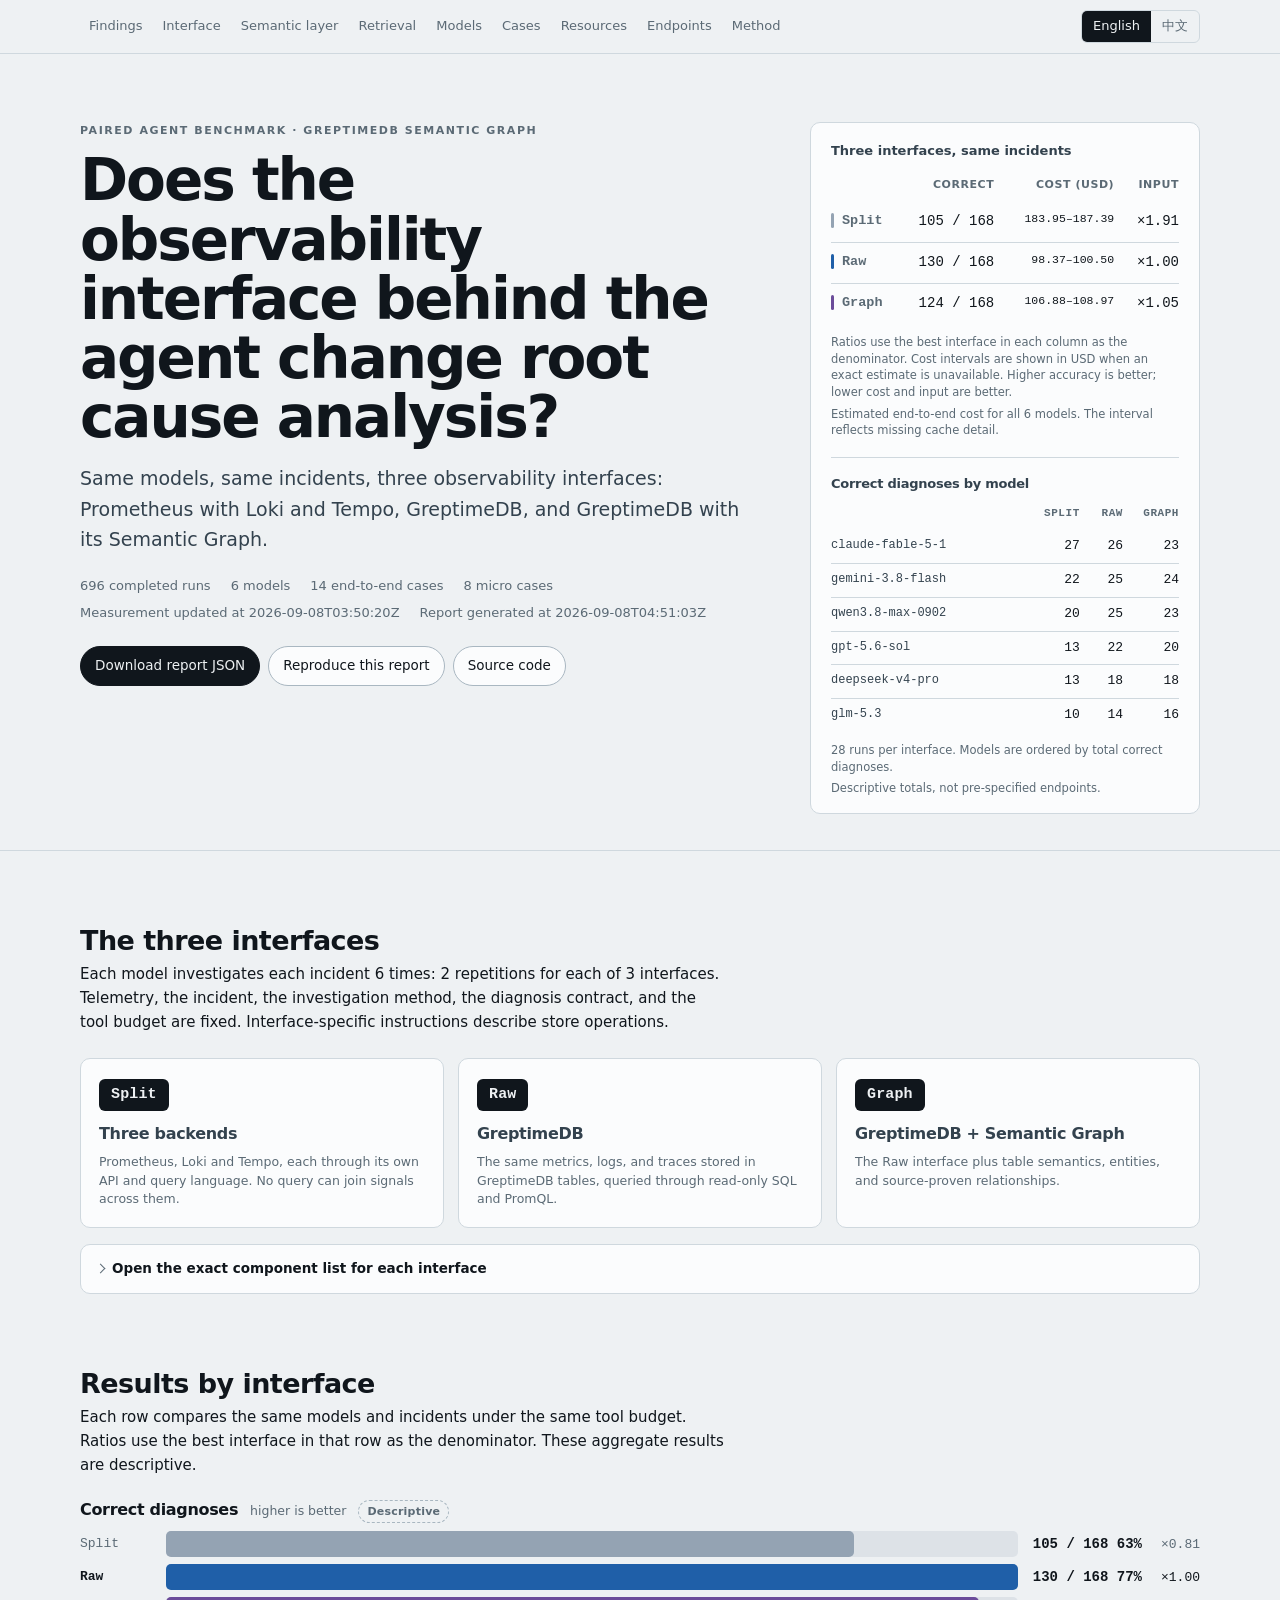
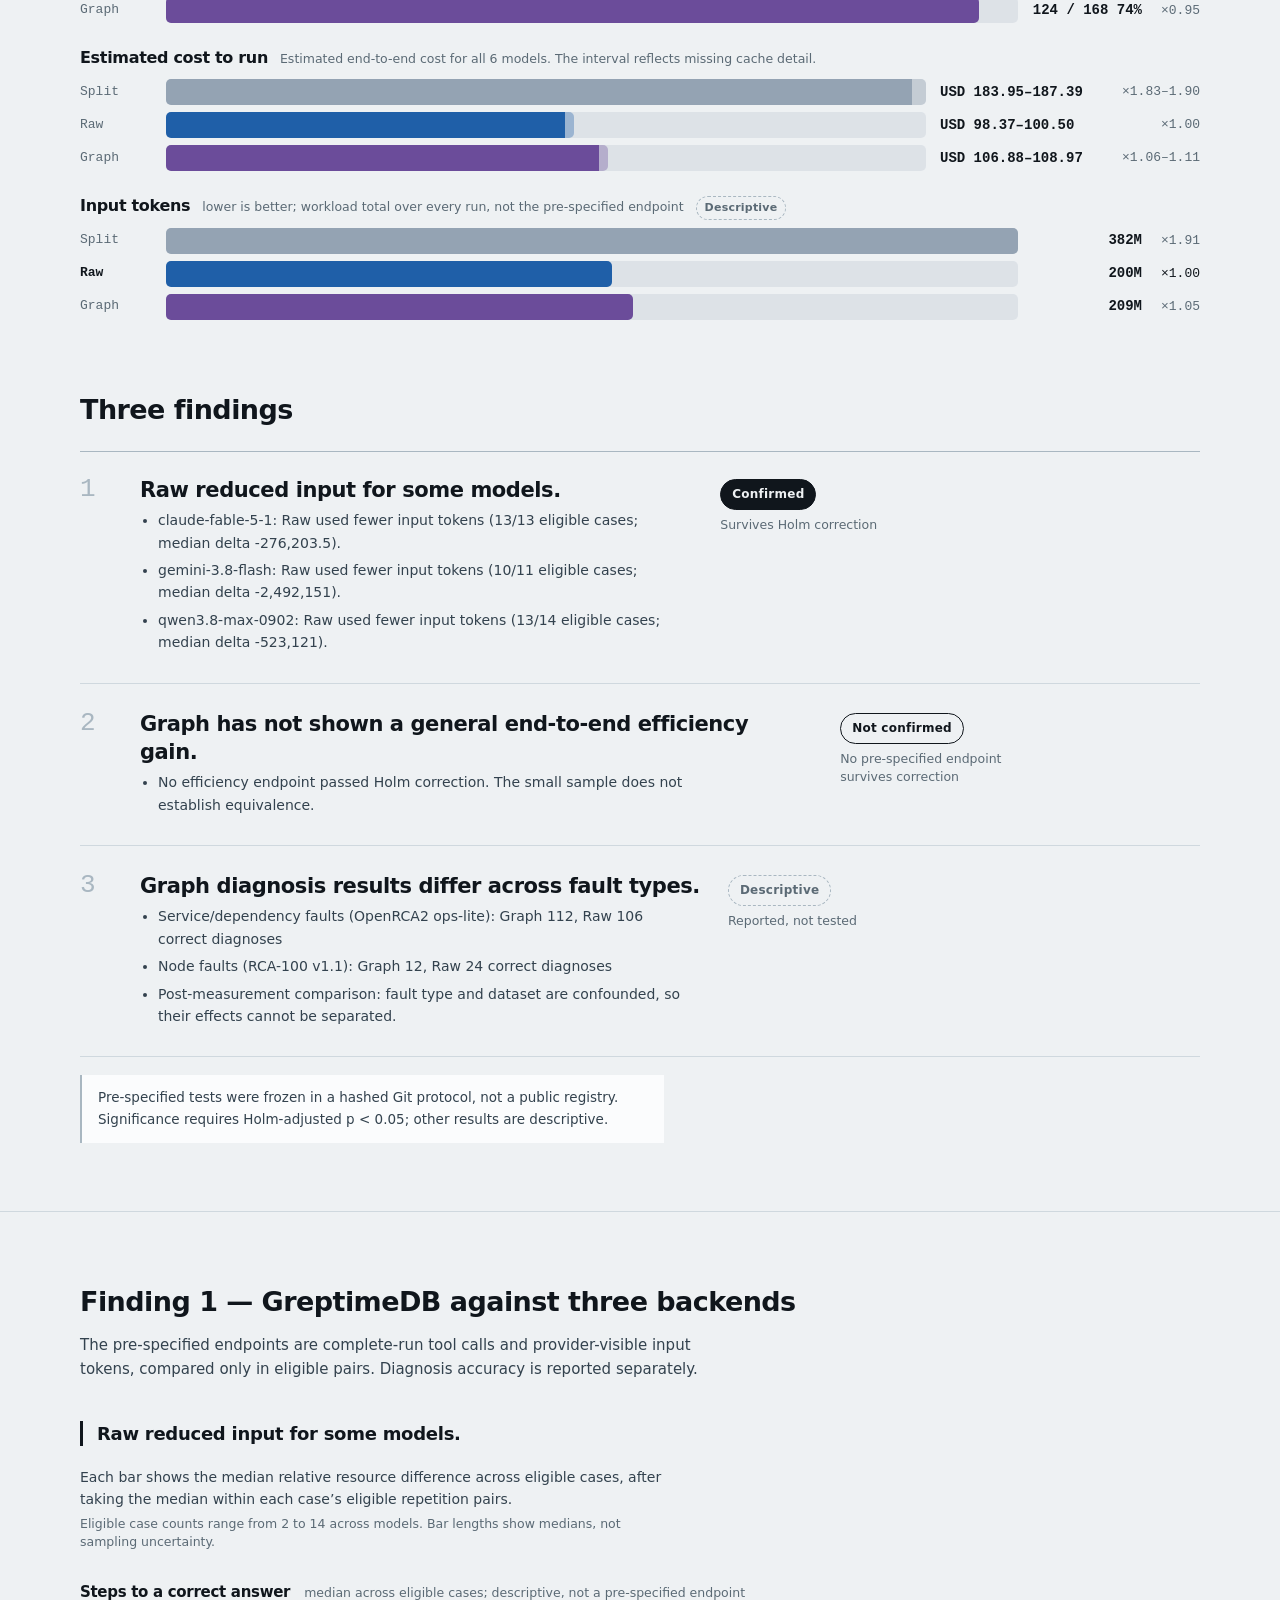
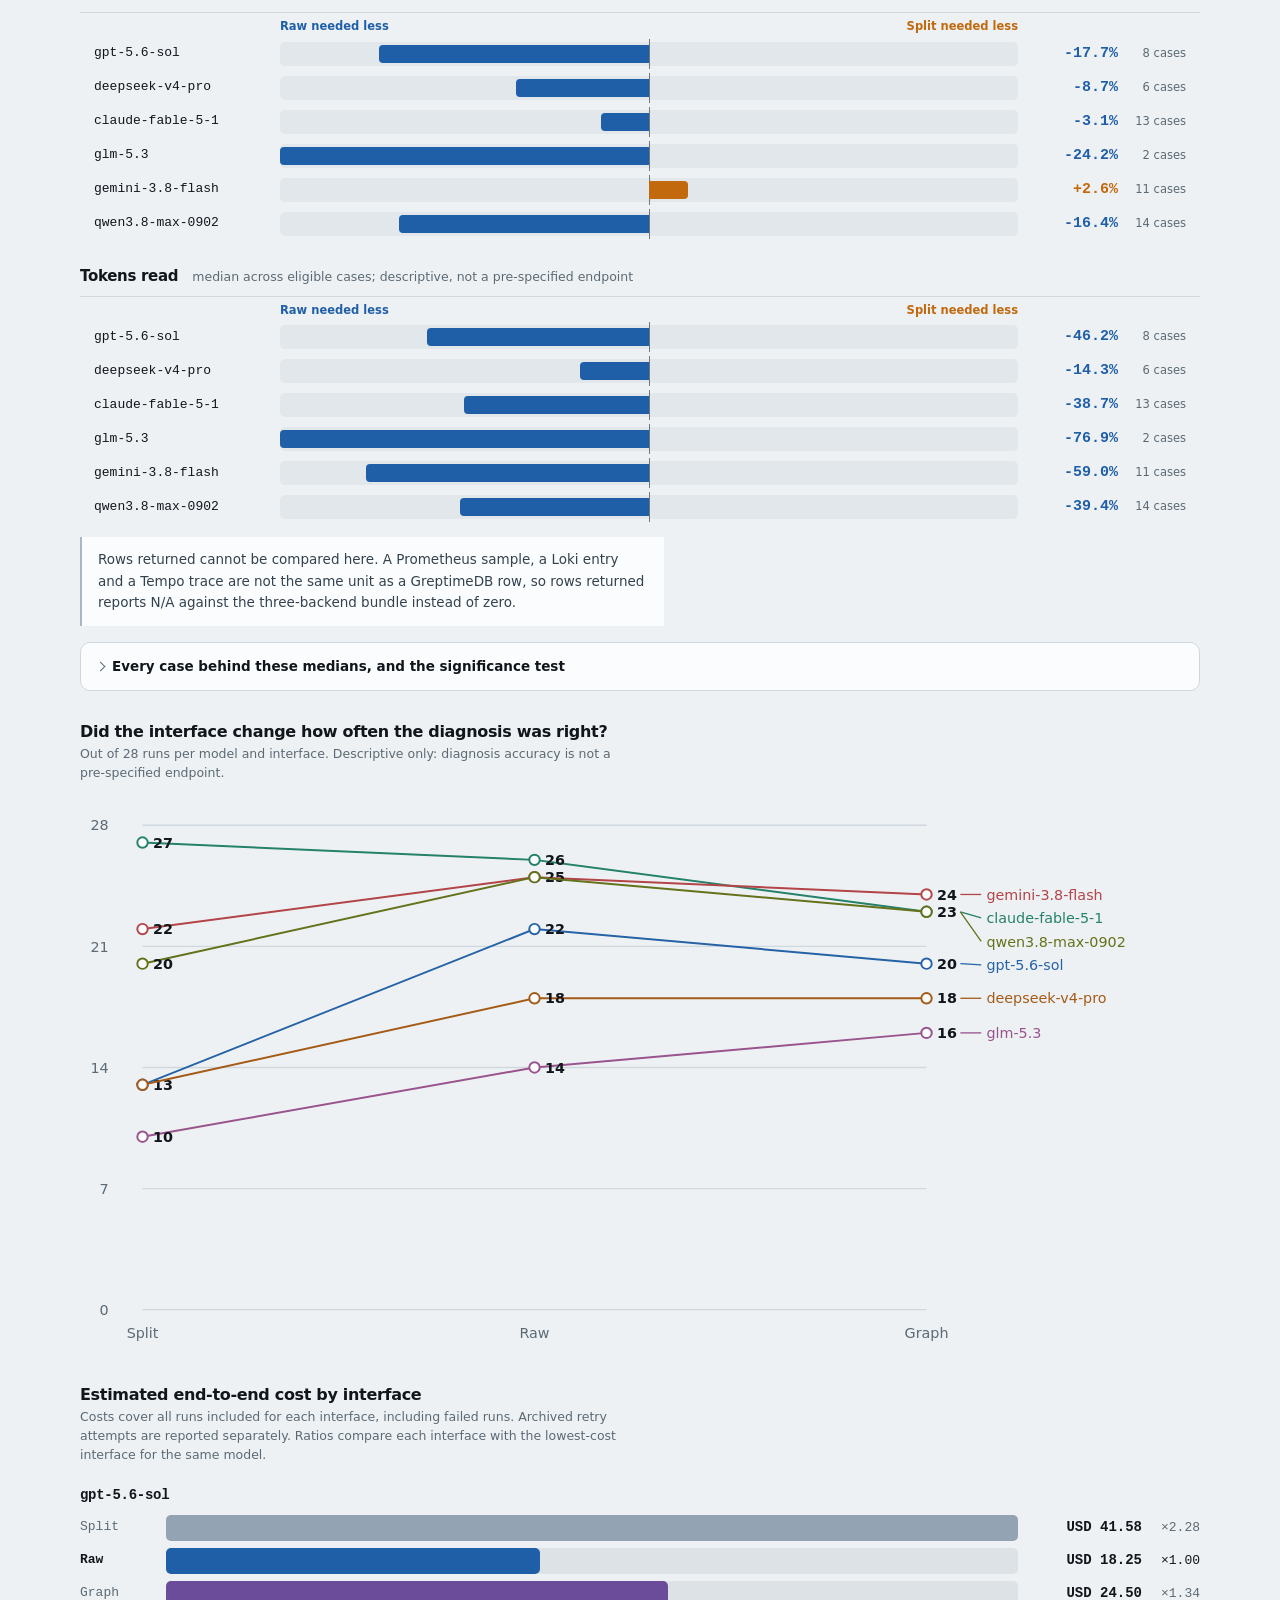
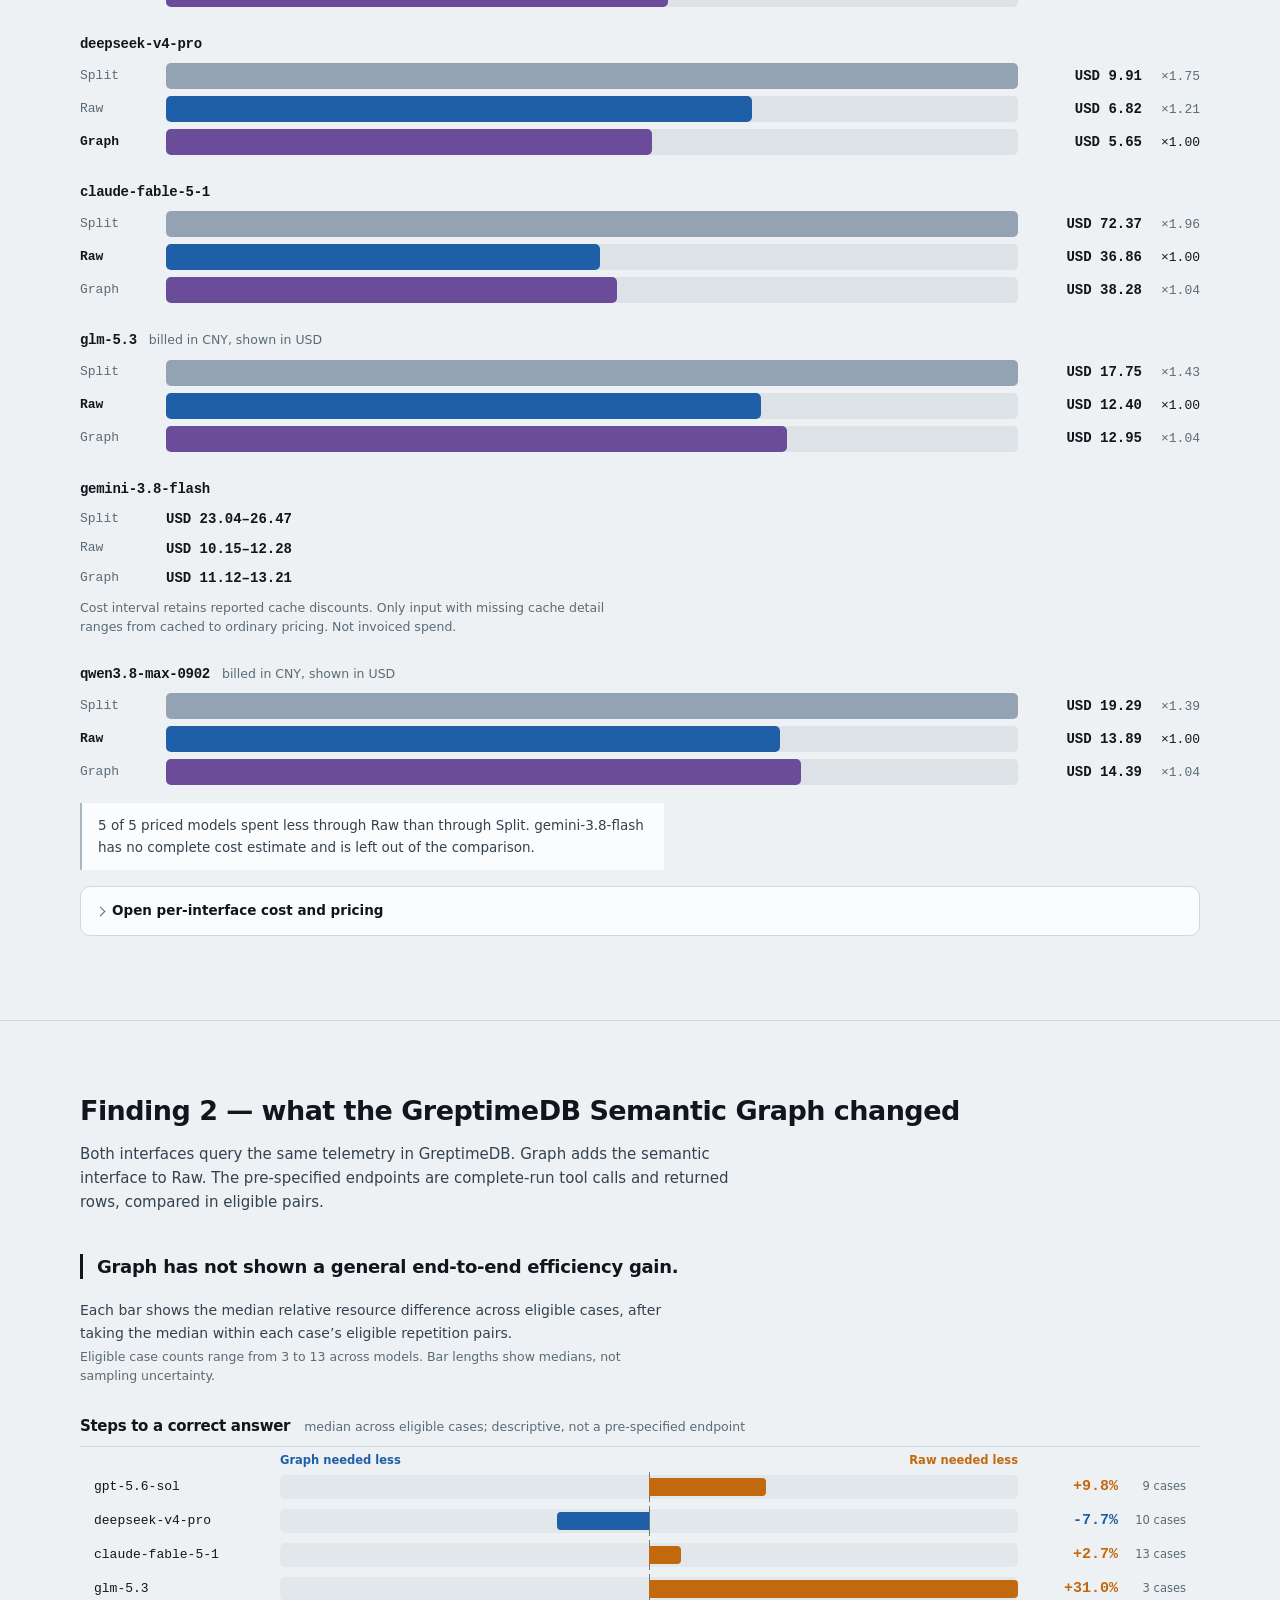
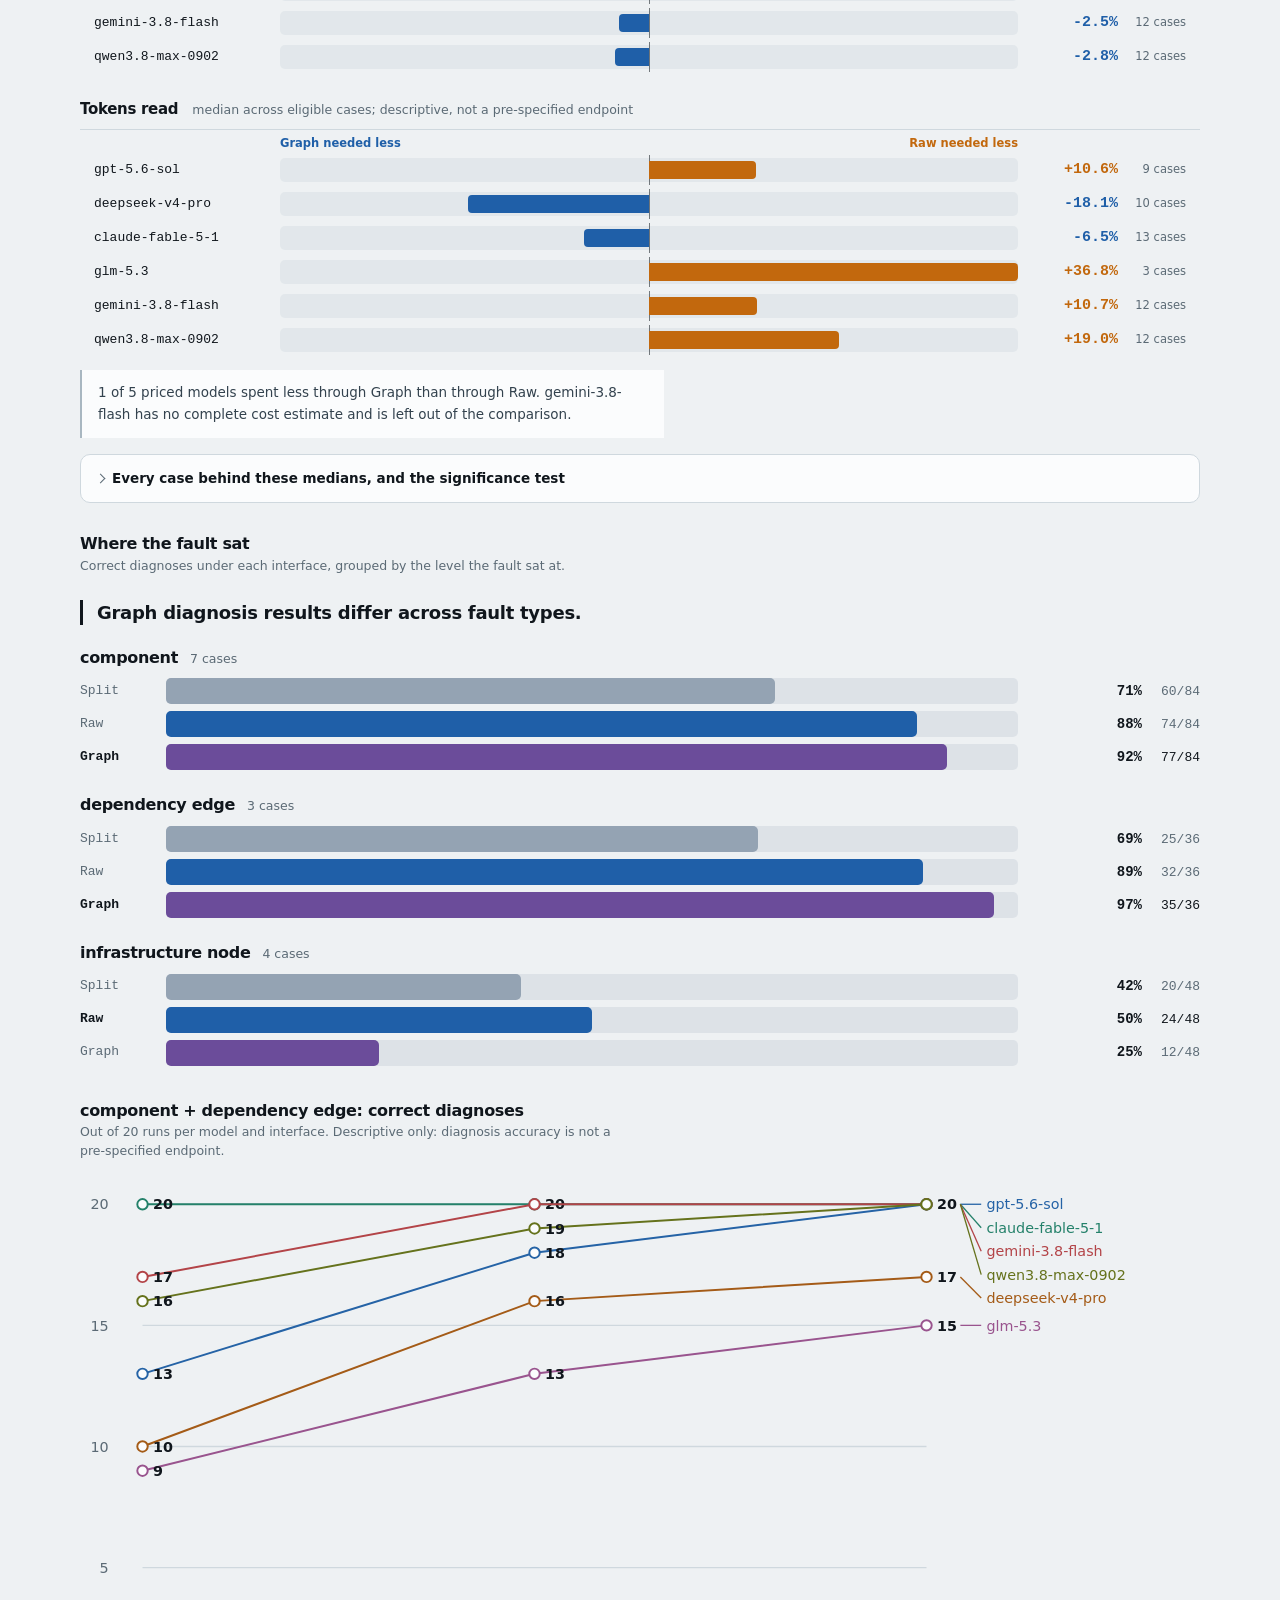
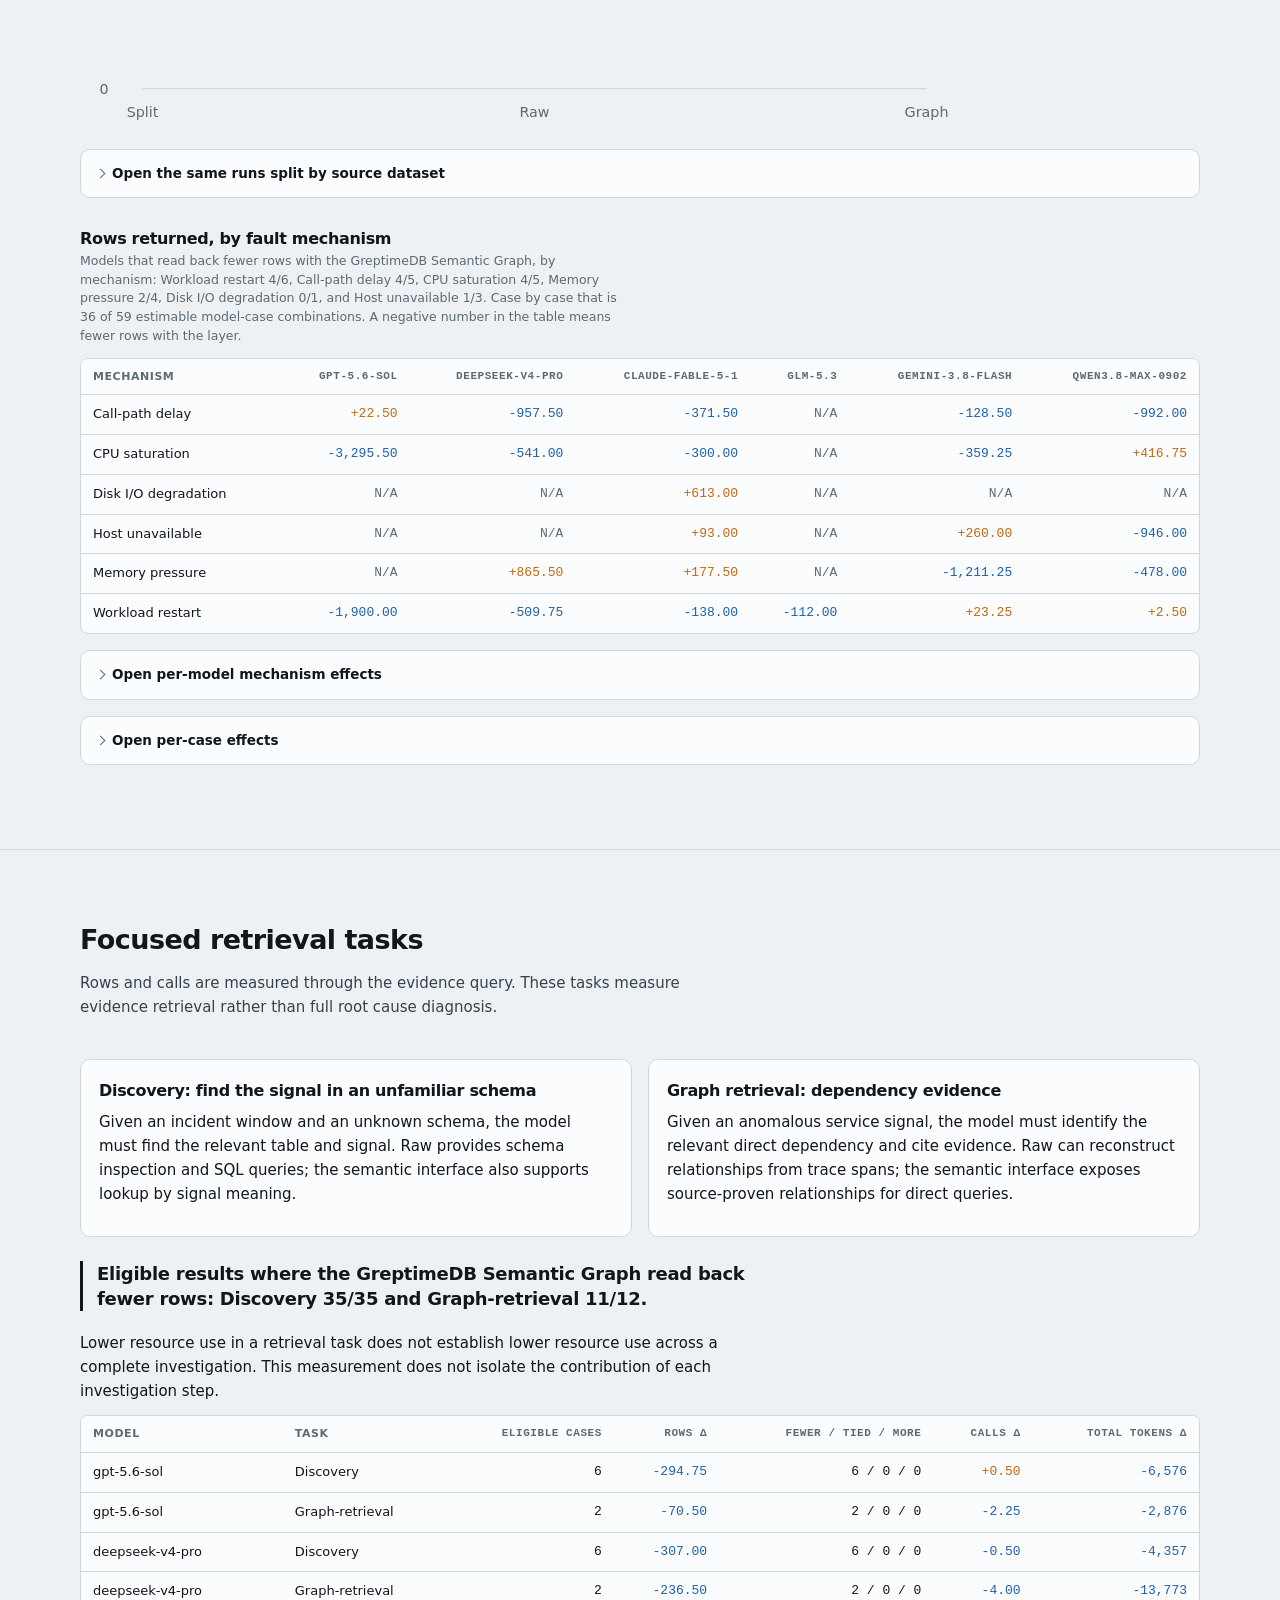
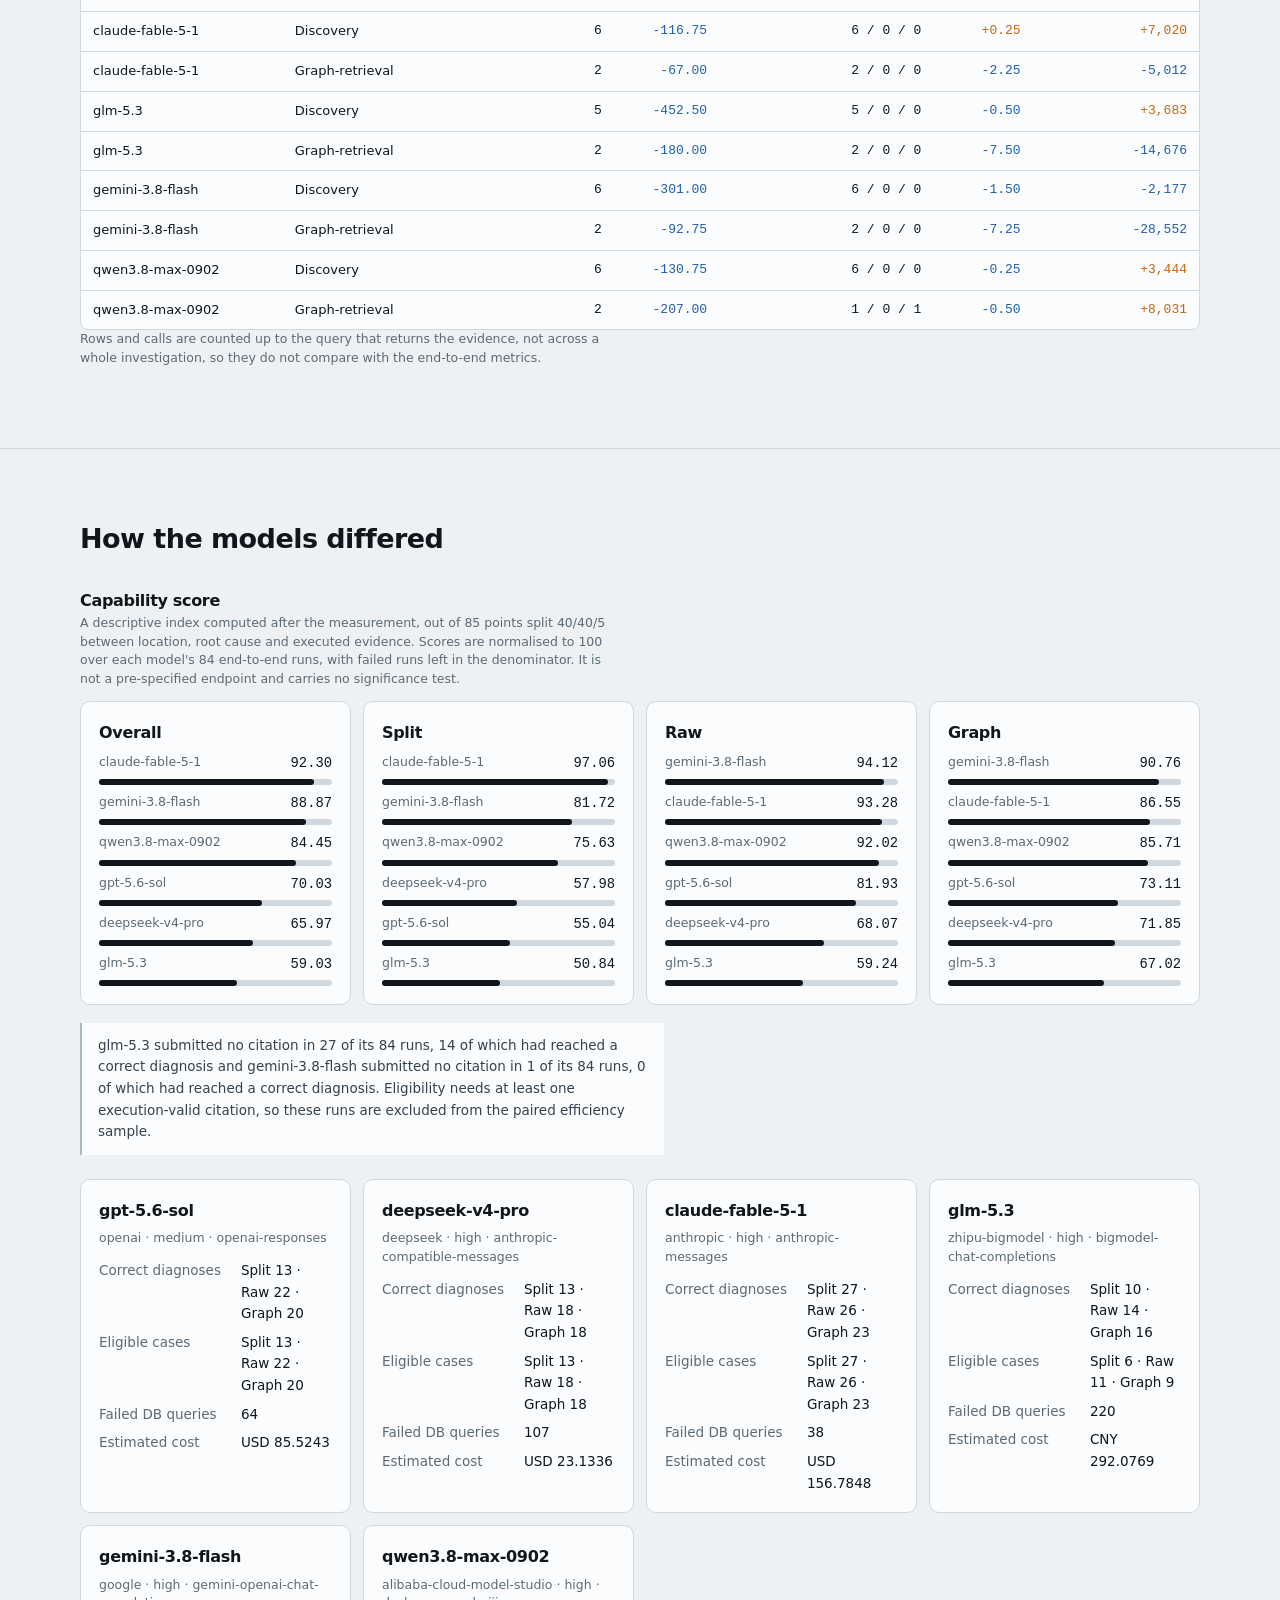
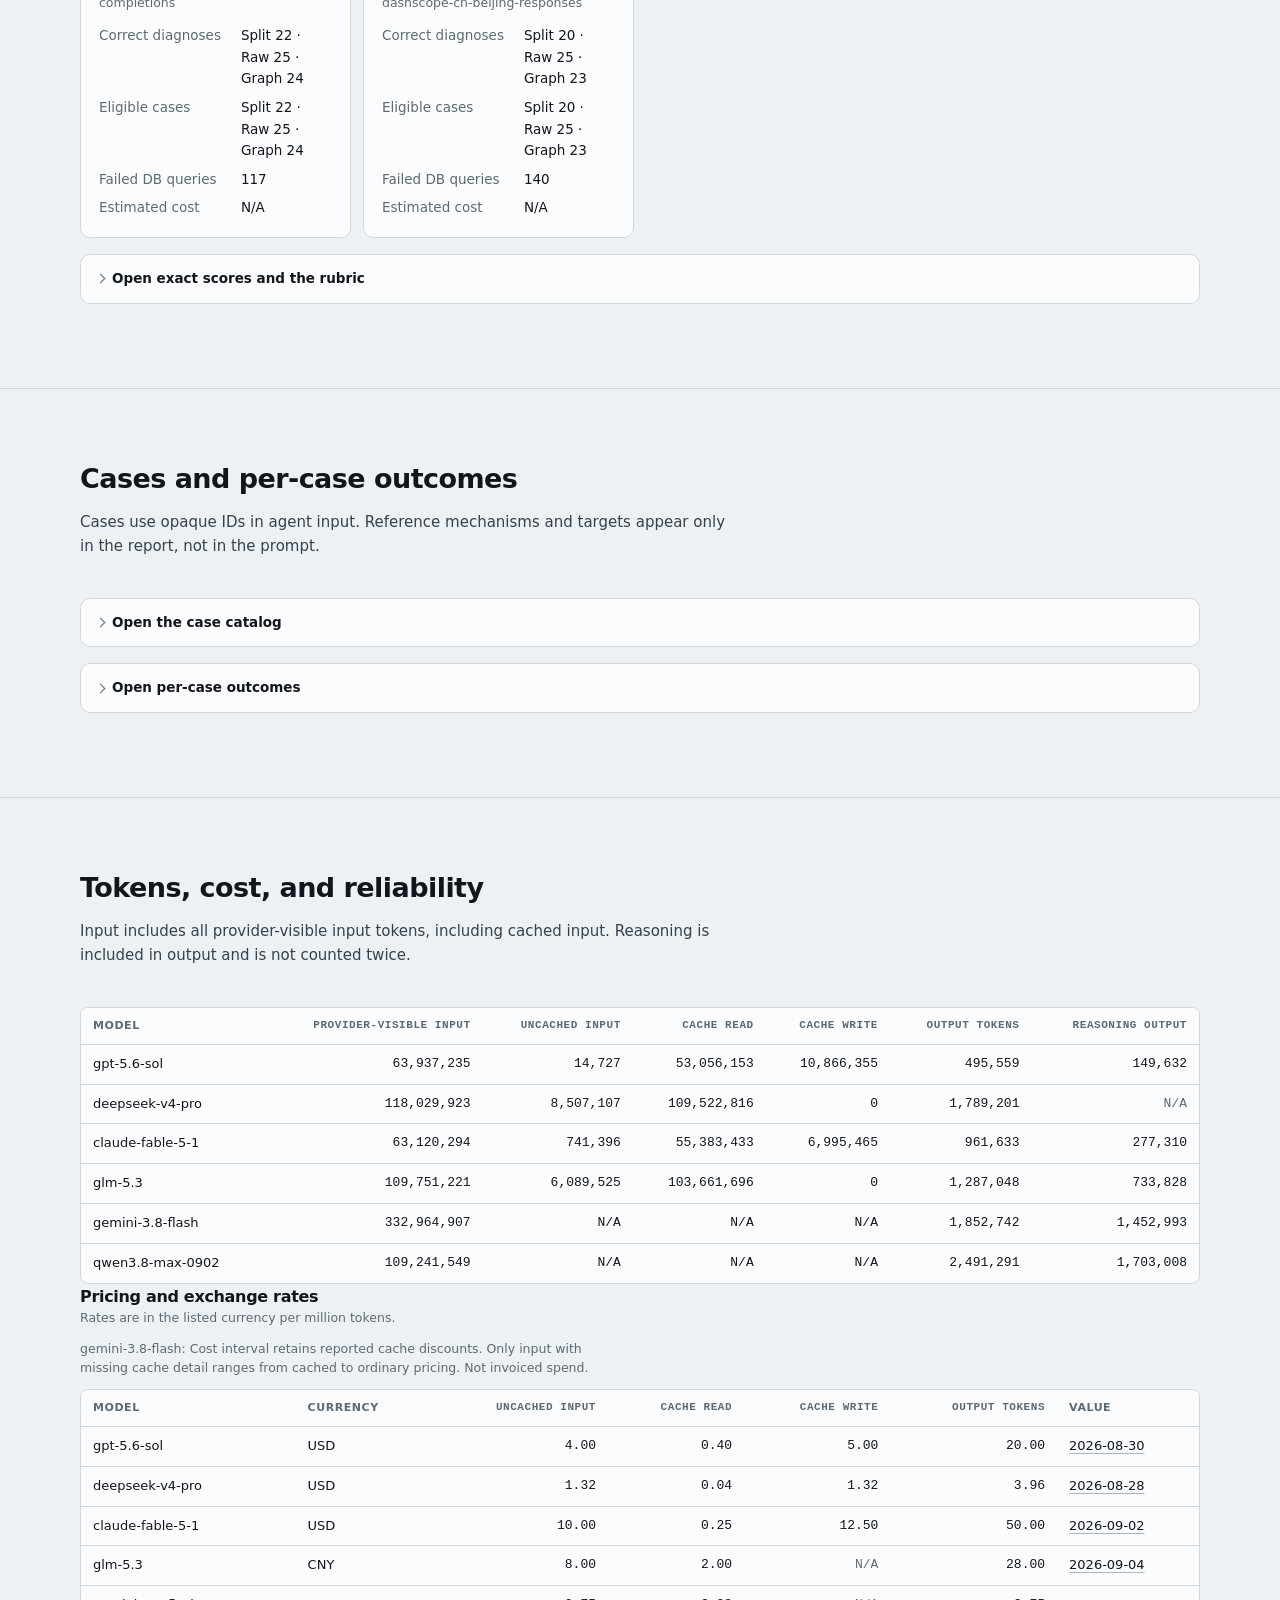
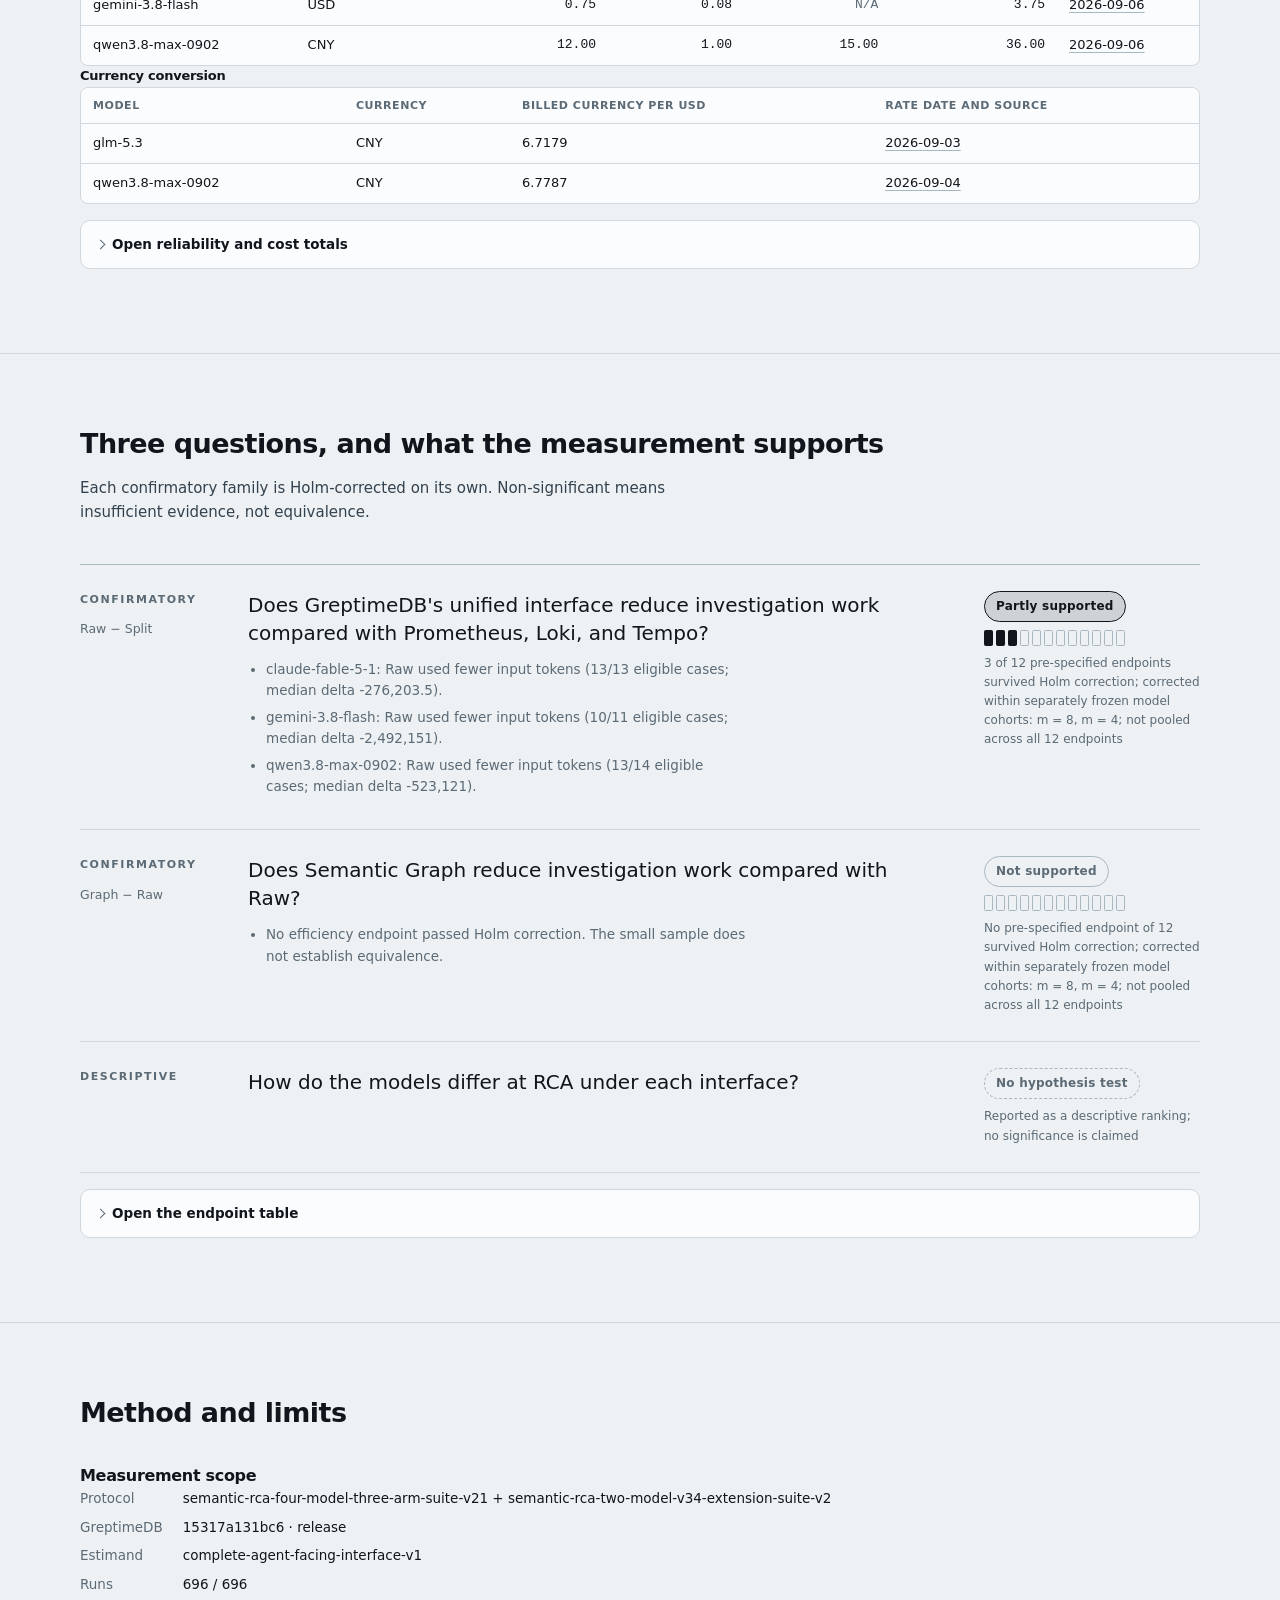
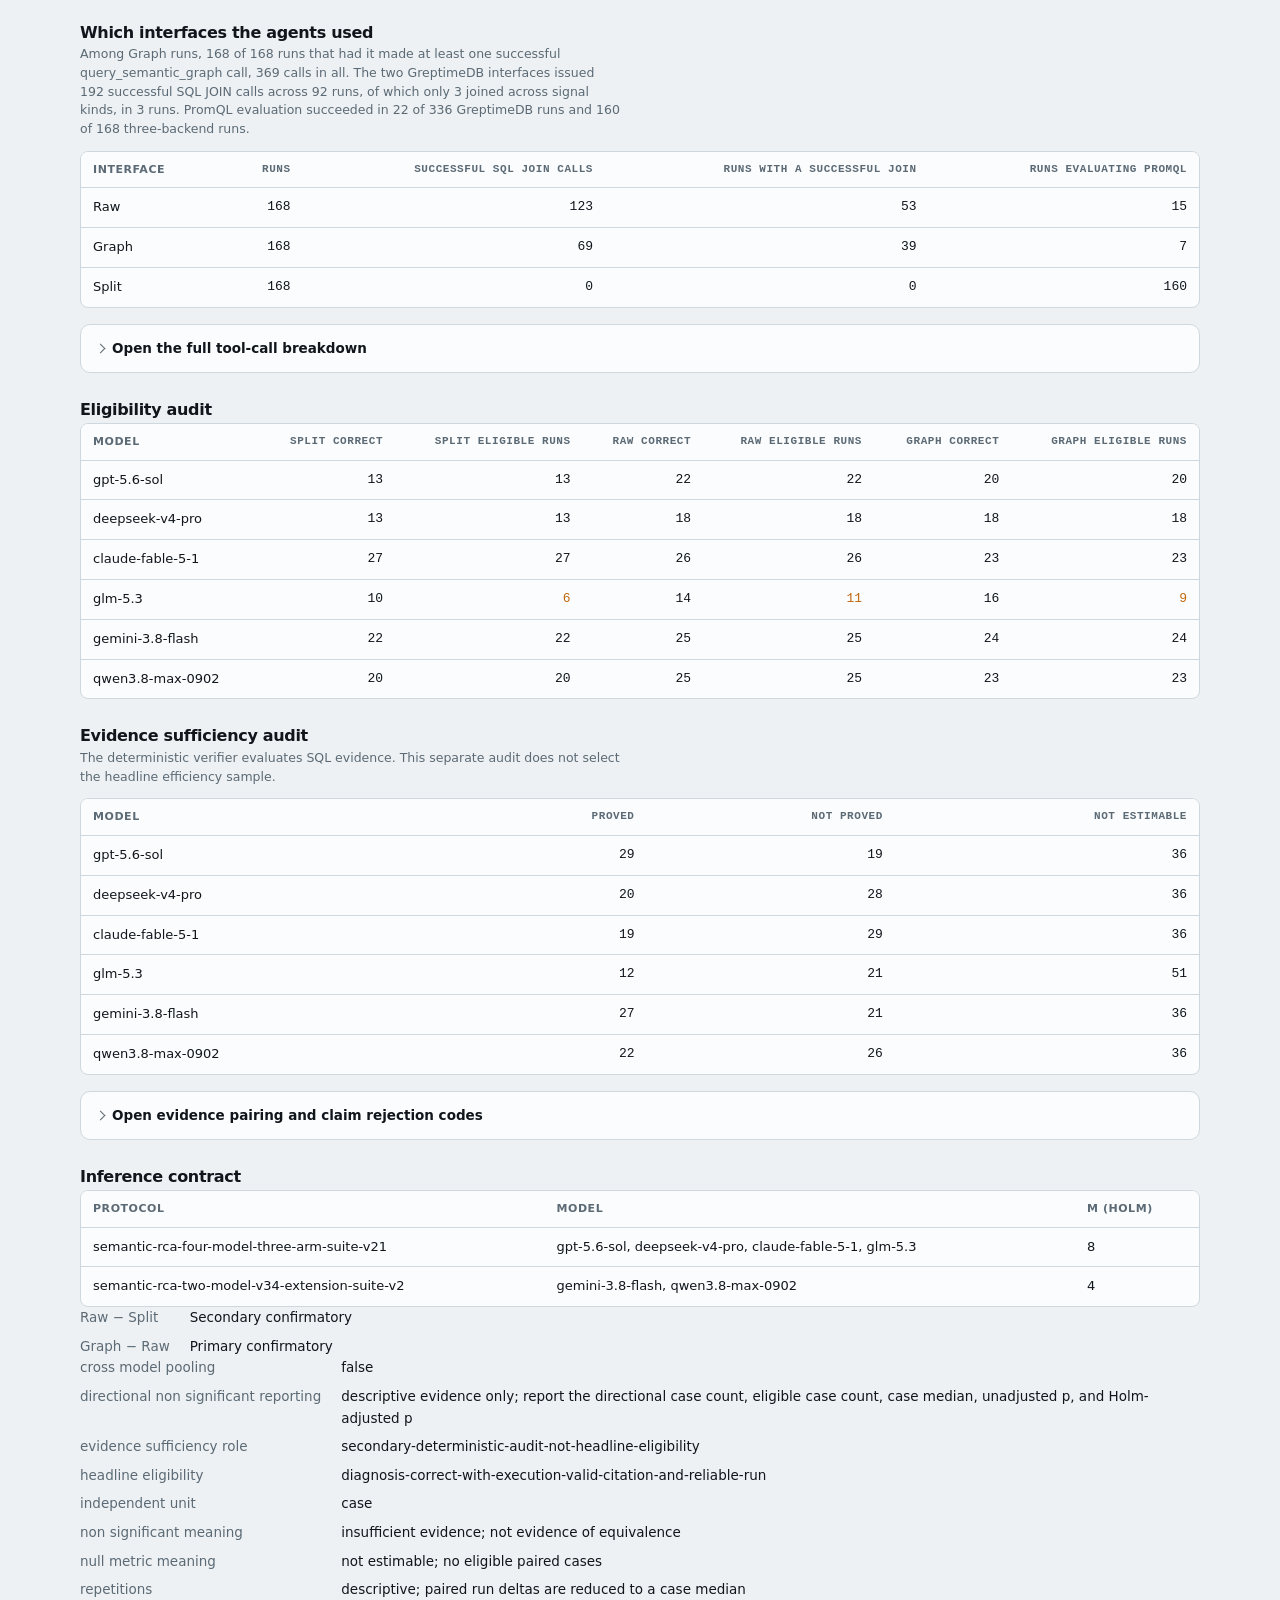
==== commit 7dec35be: "fix: correct report metric labels and cost units Signed-off-by: Dennis Zhuang <killme2008@gmail.com>" ====
--- a/artifacts/measurement/agent-rca-v34-six-model.html
+++ b/artifacts/measurement/agent-rca-v34-six-model.html
@@ -829,7 +829,7 @@
   <noscript><style>#fallback{display:block}</style></noscript>
   <script type="application/json" id="semantic-rca-report">{"audit":{"micro_no_model_gates_passed":true,"private_provider_payloads_included":false,"raw_telemetry_rows_included":false,"transfer_no_model_gates_passed":true,"transfer_raw_graph_exact_edge_equality":true},"bounded_transfer_cost_estimates":{"gemini-3.8-flash":{"by_treatment":{"raw":[10.151224349999998,12.281377199999998],"semantic_graph":[11.121473475000002,13.209591375],"split_pillars":[23.036213625000006,26.472951825]},"currency":"USD"}},"capability_scores":{"method_basis":[{"benchmark":"RCAEval","source":"https://github.com/phamquiluan/RCAEval/blob/main/RCAEval/benchmark/evaluation.py","use":"reports coarse service and fine-grained root-cause accuracy separately"},{"benchmark":"RCAgentBench","source":"https://github.com/CSTCloudOps/RCAgentBench/blob/main/eval.py","use":"uses a 40% location, 40% type, and 20% explainability split"}],"models":{"claude-fable-5-1":{"by_treatment":{"raw":{"average_dimension_points":{"evidence":5.0,"location":37.14,"root_cause":37.14},"component_hits":{"causal_locus_match":26,"causal_scope_match":26,"fault_category_match":26,"has_execution_valid_citation":28,"mechanism_code_match":26},"maximum_points":2380,"normalized_score":93.28,"points":2220,"runs":28,"score":79.29,"unscored_dimensions":{"required_evidence_covered":{"covered":9,"failed":15,"not_estimable":4}}},"semantic_graph":{"average_dimension_points":{"evidence":5.0,"location":34.64,"root_cause":33.93},"component_hits":{"causal_locus_match":24,"causal_scope_match":25,"fault_category_match":23,"has_execution_valid_citation":28,"mechanism_code_match":24},"maximum_points":2380,"normalized_score":86.55,"points":2060,"runs":28,"score":73.57,"unscored_dimensions":{"required_evidence_covered":{"covered":10,"failed":14,"not_estimable":4}}},"split_pillars":{"average_dimension_points":{"evidence":5.0,"location":38.93,"root_cause":38.57},"component_hits":{"causal_locus_match":27,"causal_scope_match":28,"fault_category_match":27,"has_execution_valid_citation":28,"mechanism_code_match":27},"maximum_points":2380,"normalized_score":97.06,"points":2310,"runs":28,"score":82.5,"unscored_dimensions":{"required_evidence_covered":{"not_estimable":28}}}},"overall":{"average_dimension_points":{"evidence":5.0,"location":36.9,"root_cause":36.55},"component_hits":{"causal_locus_match":77,"causal_scope_match":79,"fault_category_match":76,"has_execution_valid_citation":84,"mechanism_code_match":77},"maximum_points":7140,"normalized_score":92.3,"points":6590,"runs":84,"score":78.45,"unscored_dimensions":{"required_evidence_covered":{"covered":19,"failed":29,"not_estimable":36}}}},"deepseek-v4-pro":{"by_treatment":{"raw":{"average_dimension_points":{"evidence":5.0,"location":25.71,"root_cause":27.14},"component_hits":{"causal_locus_match":18,"causal_scope_match":18,"fault_category_match":19,"has_execution_valid_citation":28,"mechanism_code_match":19},"maximum_points":2380,"normalized_score":68.07,"points":1620,"runs":28,"score":57.86,"unscored_dimensions":{"required_evidence_covered":{"covered":13,"failed":11,"not_estimable":4}}},"semantic_graph":{"average_dimension_points":{"evidence":5.0,"location":27.86,"root_cause":28.21},"component_hits":{"causal_locus_match":19,"causal_scope_match":21,"fault_category_match":22,"has_execution_valid_citation":28,"mechanism_code_match":19},"maximum_points":2380,"normalized_score":71.85,"points":1710,"runs":28,"score":61.07,"unscored_dimensions":{"required_evidence_covered":{"covered":7,"failed":17,"not_estimable":4}}},"split_pillars":{"average_dimension_points":{"evidence":5.0,"location":22.14,"root_cause":22.14},"component_hits":{"causal_locus_match":15,"causal_scope_match":17,"fault_category_match":17,"has_execution_valid_citation":28,"mechanism_code_match":15},"maximum_points":2380,"normalized_score":57.98,"points":1380,"runs":28,"score":49.29,"unscored_dimensions":{"required_evidence_covered":{"not_estimable":28}}}},"overall":{"average_dimension_points":{"evidence":5.0,"location":25.24,"root_cause":25.83},"component_hits":{"causal_locus_match":52,"causal_scope_match":56,"fault_category_match":58,"has_execution_valid_citation":84,"mechanism_code_match":53},"maximum_points":7140,"normalized_score":65.97,"points":4710,"runs":84,"score":56.07,"unscored_dimensions":{"required_evidence_covered":{"covered":20,"failed":28,"not_estimable":36}}}},"gemini-3.8-flash":{"by_treatment":{"raw":{"average_dimension_points":{"evidence":5.0,"location":36.43,"root_cause":38.57},"component_hits":{"causal_locus_match":25,"causal_scope_match":27,"fault_category_match":27,"has_execution_valid_citation":28,"mechanism_code_match":27},"maximum_points":2380,"normalized_score":94.12,"points":2240,"runs":28,"score":80.0,"unscored_dimensions":{"required_evidence_covered":{"covered":14,"failed":10,"not_estimable":4}}},"semantic_graph":{"average_dimension_points":{"evidence":5.0,"location":35.0,"root_cause":37.14},"component_hits":{"causal_locus_match":24,"causal_scope_match":26,"fault_category_match":26,"has_execution_valid_citation":28,"mechanism_code_match":26},"maximum_points":2380,"normalized_score":90.76,"points":2160,"runs":28,"score":77.14,"unscored_dimensions":{"required_evidence_covered":{"covered":13,"failed":11,"not_estimable":4}}},"split_pillars":{"average_dimension_points":{"evidence":4.82,"location":32.86,"root_cause":31.79},"component_hits":{"causal_locus_match":23,"causal_scope_match":23,"fault_category_match":23,"has_execution_valid_citation":27,"mechanism_code_match":22},"maximum_points":2380,"normalized_score":81.72,"points":1945,"runs":28,"score":69.46,"unscored_dimensions":{"required_evidence_covered":{"not_estimable":28}}}},"overall":{"average_dimension_points":{"evidence":4.94,"location":34.76,"root_cause":35.83},"component_hits":{"causal_locus_match":72,"causal_scope_match":76,"fault_category_match":76,"has_execution_valid_citation":83,"mechanism_code_match":75},"maximum_points":7140,"normalized_score":88.87,"points":6345,"runs":84,"score":75.54,"unscored_dimensions":{"required_evidence_covered":{"covered":27,"failed":21,"not_estimable":36}}}},"glm-5.3":{"by_treatment":{"raw":{"average_dimension_points":{"evidence":3.93,"location":23.57,"root_cause":22.86},"component_hits":{"causal_locus_match":15,"causal_scope_match":21,"fault_category_match":16,"has_execution_valid_citation":22,"mechanism_code_match":16},"maximum_points":2380,"normalized_score":59.24,"points":1410,"runs":28,"score":50.36,"unscored_dimensions":{"required_evidence_covered":{"covered":6,"failed":12,"not_estimable":10}}},"semantic_graph":{"average_dimension_points":{"evidence":3.04,"location":27.86,"root_cause":26.07},"component_hits":{"causal_locus_match":19,"causal_scope_match":21,"fault_category_match":22,"has_execution_valid_citation":17,"mechanism_code_match":17},"maximum_points":2380,"normalized_score":67.02,"points":1595,"runs":28,"score":56.96,"unscored_dimensions":{"required_evidence_covered":{"covered":6,"failed":9,"not_estimable":13}}},"split_pillars":{"average_dimension_points":{"evidence":3.21,"location":23.93,"root_cause":16.07},"component_hits":{"causal_locus_match":16,"causal_scope_match":19,"fault_category_match":15,"has_execution_valid_citation":18,"mechanism_code_match":10},"maximum_points":2380,"normalized_score":50.84,"points":1210,"runs":28,"score":43.21,"unscored_dimensions":{"required_evidence_covered":{"not_estimable":28}}}},"overall":{"average_dimension_points":{"evidence":3.39,"location":25.12,"root_cause":21.67},"component_hits":{"causal_locus_match":50,"causal_scope_match":61,"fault_category_match":53,"has_execution_valid_citation":57,"mechanism_code_match":43},"maximum_points":7140,"normalized_score":59.03,"points":4215,"runs":84,"score":50.18,"unscored_dimensions":{"required_evidence_covered":{"covered":12,"failed":21,"not_estimable":51}}}},"gpt-5.6-sol":{"by_treatment":{"raw":{"average_dimension_points":{"evidence":5.0,"location":32.86,"root_cause":31.79},"component_hits":{"causal_locus_match":23,"causal_scope_match":23,"fault_category_match":23,"has_execution_valid_citation":28,"mechanism_code_match":22},"maximum_points":2380,"normalized_score":81.93,"points":1950,"runs":28,"score":69.64,"unscored_dimensions":{"required_evidence_covered":{"covered":15,"failed":9,"not_estimable":4}}},"semantic_graph":{"average_dimension_points":{"evidence":5.0,"location":28.57,"root_cause":28.57},"component_hits":{"causal_locus_match":20,"causal_scope_match":20,"fault_category_match":20,"has_execution_valid_citation":28,"mechanism_code_match":20},"maximum_points":2380,"normalized_score":73.11,"points":1740,"runs":28,"score":62.14,"unscored_dimensions":{"required_evidence_covered":{"covered":14,"failed":10,"not_estimable":4}}},"split_pillars":{"average_dimension_points":{"evidence":5.0,"location":20.71,"root_cause":21.07},"component_hits":{"causal_locus_match":14,"causal_scope_match":16,"fault_category_match":17,"has_execution_valid_citation":28,"mechanism_code_match":14},"maximum_points":2380,"normalized_score":55.04,"points":1310,"runs":28,"score":46.79,"unscored_dimensions":{"required_evidence_covered":{"not_estimable":28}}}},"overall":{"average_dimension_points":{"evidence":5.0,"location":27.38,"root_cause":27.14},"component_hits":{"causal_locus_match":57,"causal_scope_match":59,"fault_category_match":60,"has_execution_valid_citation":84,"mechanism_code_match":56},"maximum_points":7140,"normalized_score":70.03,"points":5000,"runs":84,"score":59.52,"unscored_dimensions":{"required_evidence_covered":{"covered":29,"failed":19,"not_estimable":36}}}},"qwen3.8-max-0902":{"by_treatment":{"raw":{"average_dimension_points":{"evidence":5.0,"location":37.14,"root_cause":36.07},"component_hits":{"causal_locus_match":26,"causal_scope_match":26,"fault_category_match":26,"has_execution_valid_citation":28,"mechanism_code_match":25},"maximum_points":2380,"normalized_score":92.02,"points":2190,"runs":28,"score":78.21,"unscored_dimensions":{"required_evidence_covered":{"covered":14,"failed":10,"not_estimable":4}}},"semantic_graph":{"average_dimension_points":{"evidence":5.0,"location":33.57,"root_cause":34.29},"component_hits":{"causal_locus_match":23,"causal_scope_match":25,"fault_category_match":24,"has_execution_valid_citation":28,"mechanism_code_match":24},"maximum_points":2380,"normalized_score":85.71,"points":2040,"runs":28,"score":72.86,"unscored_dimensions":{"required_evidence_covered":{"covered":8,"failed":16,"not_estimable":4}}},"split_pillars":{"average_dimension_points":{"evidence":5.0,"location":30.36,"root_cause":28.93},"component_hits":{"causal_locus_match":21,"causal_scope_match":22,"fault_category_match":21,"has_execution_valid_citation":28,"mechanism_code_match":20},"maximum_points":2380,"normalized_score":75.63,"points":1800,"runs":28,"score":64.29,"unscored_dimensions":{"required_evidence_covered":{"not_estimable":28}}}},"overall":{"average_dimension_points":{"evidence":5.0,"location":33.69,"root_cause":33.1},"component_hits":{"causal_locus_match":70,"causal_scope_match":73,"fault_category_match":71,"has_execution_valid_citation":84,"mechanism_code_match":69},"maximum_points":7140,"normalized_score":84.45,"points":6030,"runs":84,"score":71.79,"unscored_dimensions":{"required_evidence_covered":{"covered":22,"failed":26,"not_estimable":36}}}}},"overall_formula":"sum of the 85-point rubric over every end-to-end run for the model, divided by 85 points per run and normalized to 100; every treatment contributes equally and failed runs remain in the denominator; deterministic evidence sufficiency is outside the rubric because the verifier cannot decide it for every query language","ranking_basis":"normalized_score","rankings":{"overall":[{"model":"claude-fable-5-1","rank":1,"score":92.3},{"model":"gemini-3.8-flash","rank":2,"score":88.87},{"model":"qwen3.8-max-0902","rank":3,"score":84.45},{"model":"gpt-5.6-sol","rank":4,"score":70.03},{"model":"deepseek-v4-pro","rank":5,"score":65.97},{"model":"glm-5.3","rank":6,"score":59.03}],"raw":[{"model":"gemini-3.8-flash","rank":1,"score":94.12},{"model":"claude-fable-5-1","rank":2,"score":93.28},{"model":"qwen3.8-max-0902","rank":3,"score":92.02},{"model":"gpt-5.6-sol","rank":4,"score":81.93},{"model":"deepseek-v4-pro","rank":5,"score":68.07},{"model":"glm-5.3","rank":6,"score":59.24}],"semantic_graph":[{"model":"gemini-3.8-flash","rank":1,"score":90.76},{"model":"claude-fable-5-1","rank":2,"score":86.55},{"model":"qwen3.8-max-0902","rank":3,"score":85.71},{"model":"gpt-5.6-sol","rank":4,"score":73.11},{"model":"deepseek-v4-pro","rank":5,"score":71.85},{"model":"glm-5.3","rank":6,"score":67.02}],"split_pillars":[{"model":"claude-fable-5-1","rank":1,"score":97.06},{"model":"gemini-3.8-flash","rank":2,"score":81.72},{"model":"qwen3.8-max-0902","rank":3,"score":75.63},{"model":"deepseek-v4-pro","rank":4,"score":57.98},{"model":"gpt-5.6-sol","rank":5,"score":55.04},{"model":"glm-5.3","rank":6,"score":50.84}]},"role":"post-measurement descriptive capability index; not a pre-specified endpoint and not used for hypothesis testing","rubric":{"causal_locus_match":{"dimension":"location","label":"declared causal locus","points":30},"causal_scope_match":{"dimension":"location","label":"causal scope","points":10},"fault_category_match":{"dimension":"root_cause","label":"fault category","points":10},"has_execution_valid_citation":{"dimension":"evidence","label":"executed evidence","points":5},"mechanism_code_match":{"dimension":"root_cause","label":"root-cause mechanism","points":30}}},"case_catalog":[{"case_id":"semantic-rca-transfer-001","causal_scope":"component","dataset":"openrca2","mechanism_code":"workload_restart","oracle":{"abnormal_samples":13,"allowed_operations":[],"normal_samples":13,"predicate":"workload_restart_transition","source_table":"k8s_container_restarts","threshold":1.0,"value_column":"greptime_value"},"source_case":"hs8-user-pod-failure-q2q5tv","system":"Hotel Reservation","target":"user"},{"case_id":"semantic-rca-transfer-002","causal_scope":"component","dataset":"openrca2","mechanism_code":"workload_restart","oracle":{"abnormal_samples":15,"allowed_operations":[],"normal_samples":13,"predicate":"workload_restart_transition","source_table":"k8s_container_restarts","threshold":1.0,"value_column":"greptime_value"},"source_case":"hs7-reservation-pod-failure-wv88wr","system":"Hotel Reservation","target":"reservation"},{"case_id":"semantic-rca-transfer-003","causal_scope":"component","dataset":"openrca2","mechanism_code":"workload_restart","oracle":{"abnormal_samples":22,"allowed_operations":[],"normal_samples":13,"predicate":"workload_restart_transition","source_table":"k8s_container_restarts","threshold":1.0,"value_column":"greptime_value"},"source_case":"hs5-user-pod-failure-7lghrl","system":"Hotel Reservation","target":"user"},{"case_id":"semantic-rca-transfer-004","causal_scope":"component","dataset":"openrca2","mechanism_code":"workload_restart","oracle":{"abnormal_samples":12,"allowed_operations":[],"normal_samples":15,"predicate":"workload_restart_transition","source_table":"k8s_container_restarts","threshold":1.0,"value_column":"greptime_value"},"source_case":"otel-demo14-product-catalog-pod-failure-nw4q7w","system":"OpenTelemetry Demo","target":"product-catalog"},{"case_id":"semantic-rca-transfer-005","causal_scope":"dependency_edge","dataset":"openrca2","mechanism_code":"call_path_delay","oracle":{"abnormal_samples":93,"allowed_operations":["rate.Rate/GetRates"],"normal_samples":1359,"predicate":"call_path_start_gap_transition","source_table":"traces","threshold":500000000.0,"value_column":"server_start_minus_client_start_ns"},"source_case":"hs1-search-delay-bmhxp8","system":"Hotel Reservation","target":"search -> rate"},{"case_id":"semantic-rca-transfer-006","causal_scope":"dependency_edge","dataset":"openrca2","mechanism_code":"call_path_delay","oracle":{"abnormal_samples":80,"allowed_operations":["rate.Rate/GetRates"],"normal_samples":627,"predicate":"call_path_start_gap_transition","source_table":"traces","threshold":500000000.0,"value_column":"server_start_minus_client_start_ns"},"source_case":"hs12-search-delay-7l9ggr","system":"Hotel Reservation","target":"search -> rate"},{"case_id":"semantic-rca-transfer-007","causal_scope":"dependency_edge","dataset":"openrca2","mechanism_code":"call_path_delay","oracle":{"abnormal_samples":26,"allowed_operations":["POST /getquote","POST quote"],"normal_samples":15,"predicate":"call_path_start_gap_transition","source_table":"traces","threshold":500000000.0,"value_column":"server_start_minus_client_start_ns"},"source_case":"otel-demo1-shipping-delay-sm2szn","system":"OpenTelemetry Demo","target":"shipping -> quote"},{"case_id":"semantic-rca-transfer-008","causal_scope":"component","dataset":"openrca2","mechanism_code":"cpu_saturation","oracle":{"abnormal_samples":45,"allowed_operations":[],"normal_samples":22,"predicate":"container_cpu_saturation","source_table":"container_cpu_usage","threshold":0.5,"value_column":"greptime_value"},"source_case":"hs10-search-cpu-exhaustion-9ptnql","system":"Hotel Reservation","target":"search"},{"case_id":"semantic-rca-transfer-009","causal_scope":"component","dataset":"openrca2","mechanism_code":"cpu_saturation","oracle":{"abnormal_samples":29,"allowed_operations":[],"normal_samples":27,"predicate":"container_cpu_saturation","source_table":"container_cpu_usage","threshold":0.5,"value_column":"greptime_value"},"source_case":"hs10-reservation-cpu-exhaustion-rvn9j8","system":"Hotel Reservation","target":"reservation"},{"case_id":"semantic-rca-transfer-010","causal_scope":"component","dataset":"openrca2","mechanism_code":"memory_pressure","oracle":{"abnormal_samples":43,"allowed_operations":[],"normal_samples":42,"predicate":"container_memory_pressure","source_table":"container_memory_working_set","threshold":536870912.0,"value_column":"greptime_value"},"source_case":"hs10-geo-memory-exhaustion-pmtmcp","system":"Hotel Reservation","target":"geo"},{"case_id":"semantic-rca-transfer-011","causal_scope":"infrastructure_node","dataset":"rca100","mechanism_code":"cpu_saturation","oracle":{"abnormal_samples":19,"allowed_operations":[],"normal_samples":18,"predicate":"node_cpu_saturation","source_table":"node_cpu_usage_rate","threshold":50.0,"value_column":"greptime_value"},"source_case":"t019","system":"OpenTelemetry Demo Store","target":"cn-hongkong.10.0.1.49"},{"case_id":"semantic-rca-transfer-012","causal_scope":"infrastructure_node","dataset":"rca100","mechanism_code":"memory_pressure","oracle":{"abnormal_samples":9,"allowed_operations":[],"normal_samples":8,"predicate":"node_memory_pressure","source_table":"node_memory_usage_rate","threshold":50.0,"value_column":"greptime_value"},"source_case":"t003","system":"OpenTelemetry Demo Store","target":"cn-hongkong.10.0.1.69"},{"case_id":"semantic-rca-transfer-013","causal_scope":"infrastructure_node","dataset":"rca100","mechanism_code":"disk_io_degradation","oracle":null,"source_case":"t022","system":"OpenTelemetry Demo Store","target":"cn-hongkong.10.0.1.55"},{"case_id":"semantic-rca-transfer-014","causal_scope":"infrastructure_node","dataset":"rca100","mechanism_code":"host_unavailable","oracle":null,"source_case":"t073","system":"OpenTelemetry Demo Store","target":"cn-hongkong.10.0.1.65"}],"case_outcomes":[{"case_id":"semantic-rca-transfer-001","causal_scope":"component","dataset":"openrca2","diagnosis_correct":{"raw":12,"semantic_graph":12,"split_pillars":10},"eligible_models":6,"mechanism_code":"workload_restart","models_with_estimable_cost":5,"models_with_fewer_calls":3,"models_with_fewer_input_tokens":4,"models_with_fewer_output_tokens":5,"models_with_fewer_rows":4,"models_with_fewer_tokens":4,"models_with_lower_estimated_cost":3,"oracle":{"abnormal_samples":13,"allowed_operations":[],"normal_samples":13,"predicate":"workload_restart_transition","source_table":"k8s_container_restarts","threshold":1.0,"value_column":"greptime_value"},"source_case":"hs8-user-pod-failure-q2q5tv","system":"Hotel Reservation","target":"user"},{"case_id":"semantic-rca-transfer-002","causal_scope":"component","dataset":"openrca2","diagnosis_correct":{"raw":12,"semantic_graph":12,"split_pillars":10},"eligible_models":6,"mechanism_code":"workload_restart","models_with_estimable_cost":5,"models_with_fewer_calls":3,"models_with_fewer_input_tokens":2,"models_with_fewer_output_tokens":2,"models_with_fewer_rows":3,"models_with_fewer_tokens":2,"models_with_lower_estimated_cost":2,"oracle":{"abnormal_samples":15,"allowed_operations":[],"normal_samples":13,"predicate":"workload_restart_transition","source_table":"k8s_container_restarts","threshold":1.0,"value_column":"greptime_value"},"source_case":"hs7-reservation-pod-failure-wv88wr","system":"Hotel Reservation","target":"reservation"},{"case_id":"semantic-rca-transfer-003","causal_scope":"component","dataset":"openrca2","diagnosis_correct":{"raw":12,"semantic_graph":12,"split_pillars":9},"eligible_models":6,"mechanism_code":"workload_restart","models_with_estimable_cost":5,"models_with_fewer_calls":3,"models_with_fewer_input_tokens":2,"models_with_fewer_output_tokens":4,"models_with_fewer_rows":5,"models_with_fewer_tokens":2,"models_with_lower_estimated_cost":2,"oracle":{"abnormal_samples":22,"allowed_operations":[],"normal_samples":13,"predicate":"workload_restart_transition","source_table":"k8s_container_restarts","threshold":1.0,"value_column":"greptime_value"},"source_case":"hs5-user-pod-failure-7lghrl","system":"Hotel Reservation","target":"user"},{"case_id":"semantic-rca-transfer-004","causal_scope":"component","dataset":"openrca2","diagnosis_correct":{"raw":10,"semantic_graph":10,"split_pillars":9},"eligible_models":5,"mechanism_code":"workload_restart","models_with_estimable_cost":4,"models_with_fewer_calls":3,"models_with_fewer_input_tokens":2,"models_with_fewer_output_tokens":3,"models_with_fewer_rows":3,"models_with_fewer_tokens":2,"models_with_lower_estimated_cost":3,"oracle":{"abnormal_samples":12,"allowed_operations":[],"normal_samples":15,"predicate":"workload_restart_transition","source_table":"k8s_container_restarts","threshold":1.0,"value_column":"greptime_value"},"source_case":"otel-demo14-product-catalog-pod-failure-nw4q7w","system":"OpenTelemetry Demo","target":"product-catalog"},{"case_id":"semantic-rca-transfer-005","causal_scope":"dependency_edge","dataset":"openrca2","diagnosis_correct":{"raw":11,"semantic_graph":12,"split_pillars":11},"eligible_models":5,"mechanism_code":"call_path_delay","models_with_estimable_cost":4,"models_with_fewer_calls":4,"models_with_fewer_input_tokens":3,"models_with_fewer_output_tokens":2,"models_with_fewer_rows":4,"models_with_fewer_tokens":3,"models_with_lower_estimated_cost":3,"oracle":{"abnormal_samples":93,"allowed_operations":["rate.Rate/GetRates"],"normal_samples":1359,"predicate":"call_path_start_gap_transition","source_table":"traces","threshold":500000000.0,"value_column":"server_start_minus_client_start_ns"},"source_case":"hs1-search-delay-bmhxp8","system":"Hotel Reservation","target":"search -> rate"},{"case_id":"semantic-rca-transfer-006","causal_scope":"dependency_edge","dataset":"openrca2","diagnosis_correct":{"raw":12,"semantic_graph":12,"split_pillars":11},"eligible_models":5,"mechanism_code":"call_path_delay","models_with_estimable_cost":4,"models_with_fewer_calls":3,"models_with_fewer_input_tokens":3,"models_with_fewer_output_tokens":4,"models_with_fewer_rows":3,"models_with_fewer_tokens":3,"models_with_lower_estimated_cost":3,"oracle":{"abnormal_samples":80,"allowed_operations":["rate.Rate/GetRates"],"normal_samples":627,"predicate":"call_path_start_gap_transition","source_table":"traces","threshold":500000000.0,"value_column":"server_start_minus_client_start_ns"},"source_case":"hs12-search-delay-7l9ggr","system":"Hotel Reservation","target":"search -> rate"},{"case_id":"semantic-rca-transfer-007","causal_scope":"dependency_edge","dataset":"openrca2","diagnosis_correct":{"raw":9,"semantic_graph":11,"split_pillars":3},"eligible_models":4,"mechanism_code":"call_path_delay","models_with_estimable_cost":3,"models_with_fewer_calls":2,"models_with_fewer_input_tokens":2,"models_with_fewer_output_tokens":1,"models_with_fewer_rows":3,"models_with_fewer_tokens":2,"models_with_lower_estimated_cost":1,"oracle":{"abnormal_samples":26,"allowed_operations":["POST /getquote","POST quote"],"normal_samples":15,"predicate":"call_path_start_gap_transition","source_table":"traces","threshold":500000000.0,"value_column":"server_start_minus_client_start_ns"},"source_case":"otel-demo1-shipping-delay-sm2szn","system":"OpenTelemetry Demo","target":"shipping -> quote"},{"case_id":"semantic-rca-transfer-008","causal_scope":"component","dataset":"openrca2","diagnosis_correct":{"raw":11,"semantic_graph":12,"split_pillars":9},"eligible_models":5,"mechanism_code":"cpu_saturation","models_with_estimable_cost":4,"models_with_fewer_calls":3,"models_with_fewer_input_tokens":2,"models_with_fewer_output_tokens":3,"models_with_fewer_rows":3,"models_with_fewer_tokens":2,"models_with_lower_estimated_cost":2,"oracle":{"abnormal_samples":45,"allowed_operations":[],"normal_samples":22,"predicate":"container_cpu_saturation","source_table":"container_cpu_usage","threshold":0.5,"value_column":"greptime_value"},"source_case":"hs10-search-cpu-exhaustion-9ptnql","system":"Hotel Reservation","target":"search"},{"case_id":"semantic-rca-transfer-009","causal_scope":"component","dataset":"openrca2","diagnosis_correct":{"raw":9,"semantic_graph":10,"split_pillars":7},"eligible_models":5,"mechanism_code":"cpu_saturation","models_with_estimable_cost":4,"models_with_fewer_calls":2,"models_with_fewer_input_tokens":2,"models_with_fewer_output_tokens":2,"models_with_fewer_rows":3,"models_with_fewer_tokens":2,"models_with_lower_estimated_cost":2,"oracle":{"abnormal_samples":29,"allowed_operations":[],"normal_samples":27,"predicate":"container_cpu_saturation","source_table":"container_cpu_usage","threshold":0.5,"value_column":"greptime_value"},"source_case":"hs10-reservation-cpu-exhaustion-rvn9j8","system":"Hotel Reservation","target":"reservation"},{"case_id":"semantic-rca-transfer-010","causal_scope":"component","dataset":"openrca2","diagnosis_correct":{"raw":8,"semantic_graph":9,"split_pillars":6},"eligible_models":4,"mechanism_code":"memory_pressure","models_with_estimable_cost":3,"models_with_fewer_calls":3,"models_with_fewer_input_tokens":3,"models_with_fewer_output_tokens":2,"models_with_fewer_rows":2,"models_with_fewer_tokens":3,"models_with_lower_estimated_cost":3,"oracle":{"abnormal_samples":43,"allowed_operations":[],"normal_samples":42,"predicate":"container_memory_pressure","source_table":"container_memory_working_set","threshold":536870912.0,"value_column":"greptime_value"},"source_case":"hs10-geo-memory-exhaustion-pmtmcp","system":"Hotel Reservation","target":"geo"},{"case_id":"semantic-rca-transfer-011","causal_scope":"infrastructure_node","dataset":"rca100","diagnosis_correct":{"raw":4,"semantic_graph":1,"split_pillars":6},"eligible_models":0,"mechanism_code":"cpu_saturation","models_with_estimable_cost":0,"models_with_fewer_calls":0,"models_with_fewer_input_tokens":0,"models_with_fewer_output_tokens":0,"models_with_fewer_rows":0,"models_with_fewer_tokens":0,"models_with_lower_estimated_cost":0,"oracle":{"abnormal_samples":19,"allowed_operations":[],"normal_samples":18,"predicate":"node_cpu_saturation","source_table":"node_cpu_usage_rate","threshold":50.0,"value_column":"greptime_value"},"source_case":"t019","system":"OpenTelemetry Demo Store","target":"cn-hongkong.10.0.1.49"},{"case_id":"semantic-rca-transfer-012","causal_scope":"infrastructure_node","dataset":"rca100","diagnosis_correct":{"raw":8,"semantic_graph":6,"split_pillars":3},"eligible_models":4,"mechanism_code":"memory_pressure","models_with_estimable_cost":3,"models_with_fewer_calls":3,"models_with_fewer_input_tokens":1,"models_with_fewer_output_tokens":3,"models_with_fewer_rows":2,"models_with_fewer_tokens":1,"models_with_lower_estimated_cost":0,"oracle":{"abnormal_samples":9,"allowed_operations":[],"normal_samples":8,"predicate":"node_memory_pressure","source_table":"node_memory_usage_rate","threshold":50.0,"value_column":"greptime_value"},"source_case":"t003","system":"OpenTelemetry Demo Store","target":"cn-hongkong.10.0.1.69"},{"case_id":"semantic-rca-transfer-013","causal_scope":"infrastructure_node","dataset":"rca100","diagnosis_correct":{"raw":4,"semantic_graph":1,"split_pillars":5},"eligible_models":1,"mechanism_code":"disk_io_degradation","models_with_estimable_cost":1,"models_with_fewer_calls":0,"models_with_fewer_input_tokens":0,"models_with_fewer_output_tokens":0,"models_with_fewer_rows":0,"models_with_fewer_tokens":0,"models_with_lower_estimated_cost":0,"oracle":null,"source_case":"t022","system":"OpenTelemetry Demo Store","target":"cn-hongkong.10.0.1.55"},{"case_id":"semantic-rca-transfer-014","causal_scope":"infrastructure_node","dataset":"rca100","diagnosis_correct":{"raw":8,"semantic_graph":4,"split_pillars":6},"eligible_models":3,"mechanism_code":"host_unavailable","models_with_estimable_cost":2,"models_with_fewer_calls":2,"models_with_fewer_input_tokens":0,"models_with_fewer_output_tokens":1,"models_with_fewer_rows":1,"models_with_fewer_tokens":0,"models_with_lower_estimated_cost":0,"oracle":null,"source_case":"t073","system":"OpenTelemetry Demo Store","target":"cn-hongkong.10.0.1.65"}],"citation_submission":{"by_model":{"claude-fable-5-1":{"correct_diagnoses_lost_to_missing_citation":0,"runs":84,"runs_without_citation":0},"deepseek-v4-pro":{"correct_diagnoses_lost_to_missing_citation":0,"runs":84,"runs_without_citation":0},"gemini-3.8-flash":{"correct_diagnoses_lost_to_missing_citation":0,"runs":84,"runs_without_citation":1},"glm-5.3":{"correct_diagnoses_lost_to_missing_citation":14,"runs":84,"runs_without_citation":27},"gpt-5.6-sol":{"correct_diagnoses_lost_to_missing_citation":0,"runs":84,"runs_without_citation":0},"qwen3.8-max-0902":{"correct_diagnoses_lost_to_missing_citation":0,"runs":84,"runs_without_citation":0}},"role":"descriptive; explains eligible-sample size, not model accuracy"},"claim_rejection_audit":{"by_code":{"baseline_observations_missing":{"claiming":3,"not_claiming":0},"identity_missing":{"claiming":5,"not_claiming":12},"identity_not_scope_preserving":{"claiming":5,"not_claiming":22},"insufficient_anomalous_observations":{"claiming":10,"not_claiming":1},"lineage_unproven":{"claiming":207,"not_claiming":148},"no_deterministic_oracle":{"claiming":120,"not_claiming":260},"period_not_covered":{"claiming":3,"not_claiming":2},"result_incomplete":{"claiming":3,"not_claiming":0},"time_coverage_invalid":{"claiming":101,"not_claiming":41},"value_filtered_for_universal_claim":{"claiming":4,"not_claiming":0},"wrong_source":{"claiming":387,"not_claiming":1160}},"claiming_by_treatment":{"raw":{"baseline_observations_missing":2,"identity_missing":3,"identity_not_scope_preserving":2,"insufficient_anomalous_observations":3,"lineage_unproven":100,"no_deterministic_oracle":61,"period_not_covered":3,"result_incomplete":2,"time_coverage_invalid":47,"value_filtered_for_universal_claim":2,"wrong_source":200},"semantic_graph":{"baseline_observations_missing":1,"identity_missing":2,"identity_not_scope_preserving":3,"insufficient_anomalous_observations":7,"lineage_unproven":107,"no_deterministic_oracle":59,"result_incomplete":1,"time_coverage_invalid":54,"value_filtered_for_universal_claim":2,"wrong_source":187}},"counting_unit":"citation","role":"descriptive; counts each citation once per distinct code. Only `claiming` describes an attempt to prove the mechanism"},"cohort_provenance":{"micro":[{"benchmark":"discovery","cases":6,"dataset":"openrca"},{"benchmark":"graph","cases":2,"dataset":"openrca2"}],"transfer":[{"cases":10,"dataset":"openrca2"},{"cases":4,"dataset":"rca100"}]},"confirmatory_family_resource_effects":{"semantic_layer":{"claude-fable-5-1":{"actual_cost_by_treatment":{"raw":36.863570249999995,"semantic_graph":38.2824985},"cases":{"semantic-rca-transfer-001":{"actual_cost_raw":1.8374160000000002,"actual_cost_semantic_graph":2.11530725,"eligible_repetitions":2,"estimated_cost":0.1389456249999999,"estimated_cost_currency":"USD","output_tokens":-3244.5,"provider_visible_input_tokens":-91384.5,"reasoning_output_tokens":-686.5},"semantic-rca-transfer-002":{"actual_cost_raw":1.7158585,"actual_cost_semantic_graph":1.83347875,"eligible_repetitions":2,"estimated_cost":0.058810125000000046,"estimated_cost_currency":"USD","output_tokens":-288.5,"provider_visible_input_tokens":40938,"reasoning_output_tokens":-290},"semantic-rca-transfer-003":{"actual_cost_raw":1.82806725,"actual_cost_semantic_graph":1.69688225,"eligible_repetitions":2,"estimated_cost":-0.06559249999999994,"estimated_cost_currency":"USD","output_tokens":-153,"provider_visible_input_tokens":-14123,"reasoning_output_tokens":-68.5},"semantic-rca-transfer-004":{"actual_cost_raw":2.33606525,"actual_cost_semantic_graph":1.9454205,"eligible_repetitions":2,"estimated_cost":-0.195322375,"estimated_cost_currency":"USD","output_tokens":-1990.5,"provider_visible_input_tokens":-102372.5,"reasoning_output_tokens":-420.5},"semantic-rca-transfer-005":{"actual_cost_raw":2.2009135,"actual_cost_semantic_graph":1.54926825,"eligible_repetitions":2,"estimated_cost":-0.325822625,"estimated_cost_currency":"USD","output_tokens":-1455,"provider_visible_input_tokens":-179773.5,"reasoning_output_tokens":-803},"semantic-rca-transfer-006":{"actual_cost_raw":2.5630592500000002,"actual_cost_semantic_graph":1.7714314999999998,"eligible_repetitions":2,"estimated_cost":-0.39581387500000004,"estimated_cost_currency":"USD","output_tokens":-1688,"provider_visible_input_tokens":-211252,"reasoning_output_tokens":-886},"semantic-rca-transfer-007":{"actual_cost_raw":2.1826165,"actual_cost_semantic_graph":1.716263,"eligible_repetitions":2,"estimated_cost":-0.23317674999999993,"estimated_cost_currency":"USD","output_tokens":-3412.5,"provider_visible_input_tokens":-106556.5,"reasoning_output_tokens":-1197.5},"semantic-rca-transfer-008":{"actual_cost_raw":1.9768695,"actual_cost_semantic_graph":1.763908,"eligible_repetitions":2,"estimated_cost":-0.10648075000000001,"estimated_cost_currency":"USD","output_tokens":-902.5,"provider_visible_input_tokens":-76228,"reasoning_output_tokens":-603.5},"semantic-rca-transfer-009":{"actual_cost_raw":1.47111175,"actual_cost_semantic_graph":1.670001,"eligible_repetitions":2,"estimated_cost":0.09944462500000001,"estimated_cost_currency":"USD","output_tokens":-728,"provider_visible_input_tokens":44307,"reasoning_output_tokens":-161.5},"semantic-rca-transfer-010":{"actual_cost_raw":1.97422475,"actual_cost_semantic_graph":1.8186547499999999,"eligible_repetitions":2,"estimated_cost":-0.07778500000000005,"estimated_cost_currency":"USD","output_tokens":-2912,"provider_visible_input_tokens":-52373.5,"reasoning_output_tokens":-1131.5},"semantic-rca-transfer-011":{"actual_cost_raw":4.582153,"actual_cost_semantic_graph":6.9843632499999995,"eligible_repetitions":0,"estimated_cost_currency":"USD"},"semantic-rca-transfer-012":{"actual_cost_raw":3.4485405,"actual_cost_semantic_graph":4.049787,"eligible_repetitions":1,"estimated_cost":0.24964625000000007,"estimated_cost_currency":"USD","output_tokens":-2906,"provider_visible_input_tokens":55765,"reasoning_output_tokens":195},"semantic-rca-transfer-013":{"actual_cost_raw":4.954321,"actual_cost_semantic_graph":5.314118000000001,"eligible_repetitions":1,"estimated_cost":0.6665969999999999,"estimated_cost_currency":"USD","output_tokens":2264,"provider_visible_input_tokens":710495,"reasoning_output_tokens":977},"semantic-rca-transfer-014":{"actual_cost_raw":3.7923535,"actual_cost_semantic_graph":4.053615,"eligible_repetitions":1,"estimated_cost":0.20989350000000018,"estimated_cost_currency":"USD","output_tokens":2709,"provider_visible_input_tokens":263429,"reasoning_output_tokens":3143}},"cost_currency":"USD","summary":{"estimated_cost":{"case_median_delta":-0.06559249999999994,"currency":"USD","eligible_cases":13,"inference_role":"descriptive only","negative_cases":7,"positive_cases":6,"tied_cases":0},"output_tokens":{"case_median_delta":-1455,"eligible_cases":13,"inference_role":"descriptive only","negative_cases":11,"positive_cases":2,"tied_cases":0},"provider_visible_input_tokens":{"case_median_delta":-52373.5,"eligible_cases":13,"inference_role":"descriptive only","negative_cases":8,"positive_cases":5,"tied_cases":0},"reasoning_output_tokens":{"case_median_delta":-420.5,"eligible_cases":13,"inference_role":"descriptive only","negative_cases":10,"positive_cases":3,"tied_cases":0}}},"deepseek-v4-pro":{"actual_cost_by_treatment":{"raw":6.819323808000001,"semantic_graph":5.652627024},"cases":{"semantic-rca-transfer-001":{"actual_cost_raw":0.39020599200000006,"actual_cost_semantic_graph":0.277292312,"eligible_repetitions":2,"estimated_cost":-0.05645684000000002,"estimated_cost_currency":"USD","output_tokens":3681.5,"provider_visible_input_tokens":-557409.5,"reasoning_output_tokens":0},"semantic-rca-transfer-002":{"actual_cost_raw":0.26180563199999995,"actual_cost_semantic_graph":0.311128048,"eligible_repetitions":2,"estimated_cost":0.024661208000000004,"estimated_cost_currency":"USD","output_tokens":1869.5,"provider_visible_input_tokens":135446.5,"reasoning_output_tokens":0},"semantic-rca-transfer-003":{"actual_cost_raw":0.30565259999999994,"actual_cost_semantic_graph":0.221845888,"eligible_repetitions":2,"estimated_cost":-0.04190335599999998,"estimated_cost_currency":"USD","output_tokens":-3984.5,"provider_visible_input_tokens":-188440,"reasoning_output_tokens":0},"semantic-rca-transfer-004":{"actual_cost_raw":0.348423064,"actual_cost_semantic_graph":0.281470288,"eligible_repetitions":2,"estimated_cost":-0.03347638800000002,"estimated_cost_currency":"USD","output_tokens":-5010,"provider_visible_input_tokens":-439252.5,"reasoning_output_tokens":0},"semantic-rca-transfer-005":{"actual_cost_raw":0.412147296,"actual_cost_semantic_graph":0.39299911200000004,"eligible_repetitions":1,"estimated_cost":-0.012104751999999996,"estimated_cost_currency":"USD","output_tokens":7807,"provider_visible_input_tokens":-222027,"reasoning_output_tokens":0},"semantic-rca-transfer-006":{"actual_cost_raw":0.39047641600000005,"actual_cost_semantic_graph":0.251805224,"eligible_repetitions":2,"estimated_cost":-0.06933559600000003,"estimated_cost_currency":"USD","output_tokens":-10831.5,"provider_visible_input_tokens":-419753,"reasoning_output_tokens":0},"semantic-rca-transfer-007":{"actual_cost_raw":0.3977351840000001,"actual_cost_semantic_graph":0.341322696,"eligible_repetitions":0,"estimated_cost_currency":"USD"},"semantic-rca-transfer-008":{"actual_cost_raw":0.262286288,"actual_cost_semantic_graph":0.38316308800000004,"eligible_repetitions":1,"estimated_cost":0.09282996800000003,"estimated_cost_currency":"USD","output_tokens":4286,"provider_visible_input_tokens":666112,"reasoning_output_tokens":0},"semantic-rca-transfer-009":{"actual_cost_raw":0.475253152,"actual_cost_semantic_graph":0.435762008,"eligible_repetitions":1,"estimated_cost":-0.12604794400000002,"estimated_cost_currency":"USD","output_tokens":3082,"provider_visible_input_tokens":-87043,"reasoning_output_tokens":0},"semantic-rca-transfer-010":{"actual_cost_raw":0.393963856,"actual_cost_semantic_graph":0.28919668800000004,"eligible_repetitions":1,"estimated_cost":-0.0029600559999999887,"estimated_cost_currency":"USD","output_tokens":-296,"provider_visible_input_tokens":-160723,"reasoning_output_tokens":0},"semantic-rca-transfer-011":{"actual_cost_raw":0.688345768,"actual_cost_semantic_graph":0.683861376,"eligible_repetitions":0,"estimated_cost_currency":"USD"},"semantic-rca-transfer-012":{"actual_cost_raw":1.0205172559999998,"actual_cost_semantic_graph":0.5958105120000001,"eligible_repetitions":1,"estimated_cost":0.026641032000000064,"estimated_cost_currency":"USD","output_tokens":-11777,"provider_visible_input_tokens":-101504,"reasoning_output_tokens":0},"semantic-rca-transfer-013":{"actual_cost_raw":0.615704408,"actual_cost_semantic_graph":0.565871856,"eligible_repetitions":0,"estimated_cost_currency":"USD"},"semantic-rca-transfer-014":{"actual_cost_raw":0.8568068959999999,"actual_cost_semantic_graph":0.621097928,"eligible_repetitions":0,"estimated_cost_currency":"USD"}},"cost_currency":"USD","summary":{"estimated_cost":{"case_median_delta":-0.022790570000000007,"currency":"USD","eligible_cases":10,"inference_role":"descriptive only","negative_cases":7,"positive_cases":3,"tied_cases":0},"output_tokens":{"case_median_delta":786.75,"eligible_cases":10,"inference_role":"descriptive only","negative_cases":5,"positive_cases":5,"tied_cases":0},"provider_visible_input_tokens":{"case_median_delta":-174581.5,"eligible_cases":10,"inference_role":"descriptive only","negative_cases":8,"positive_cases":2,"tied_cases":0},"reasoning_output_tokens":{"case_median_delta":0,"eligible_cases":10,"inference_role":"descriptive only","negative_cases":0,"positive_cases":0,"tied_cases":10}}},"gemini-3.8-flash":{"actual_cost_by_treatment":{"raw":null,"semantic_graph":null},"cases":{"semantic-rca-transfer-001":{"actual_cost_raw":null,"actual_cost_semantic_graph":null,"eligible_repetitions":2,"estimated_cost_currency":"USD","output_tokens":-1867,"provider_visible_input_tokens":-157183.5,"reasoning_output_tokens":-1969.5},"semantic-rca-transfer-002":{"actual_cost_raw":null,"actual_cost_semantic_graph":null,"eligible_repetitions":2,"estimated_cost_currency":"USD","output_tokens":176,"provider_visible_input_tokens":704413.5,"reasoning_output_tokens":-78.5},"semantic-rca-transfer-003":{"actual_cost_raw":null,"actual_cost_semantic_graph":null,"eligible_repetitions":2,"estimated_cost_currency":"USD","output_tokens":-8382.5,"provider_visible_input_tokens":9797,"reasoning_output_tokens":-7116.5},"semantic-rca-transfer-004":{"actual_cost_raw":null,"actual_cost_semantic_graph":null,"eligible_repetitions":2,"estimated_cost_currency":"USD","output_tokens":579.5,"provider_visible_input_tokens":371936.5,"reasoning_output_tokens":-365},"semantic-rca-transfer-005":{"actual_cost_raw":null,"actual_cost_semantic_graph":null,"eligible_repetitions":2,"estimated_cost_currency":"USD","output_tokens":3009.5,"provider_visible_input_tokens":126734.5,"reasoning_output_tokens":3189},"semantic-rca-transfer-006":{"actual_cost_raw":null,"actual_cost_semantic_graph":null,"eligible_repetitions":2,"estimated_cost_currency":"USD","output_tokens":-505.5,"provider_visible_input_tokens":170858,"reasoning_output_tokens":-239},"semantic-rca-transfer-007":{"actual_cost_raw":null,"actual_cost_semantic_graph":null,"eligible_repetitions":2,"estimated_cost_currency":"USD","output_tokens":2010,"provider_visible_input_tokens":-207609,"reasoning_output_tokens":1928.5},"semantic-rca-transfer-008":{"actual_cost_raw":null,"actual_cost_semantic_graph":null,"eligible_repetitions":2,"estimated_cost_currency":"USD","output_tokens":-1199,"provider_visible_input_tokens":-5952.5,"reasoning_output_tokens":-918},"semantic-rca-transfer-009":{"actual_cost_raw":null,"actual_cost_semantic_graph":null,"eligible_repetitions":2,"estimated_cost_currency":"USD","output_tokens":195,"provider_visible_input_tokens":-19841.5,"reasoning_output_tokens":-108},"semantic-rca-transfer-010":{"actual_cost_raw":null,"actual_cost_semantic_graph":null,"eligible_repetitions":2,"estimated_cost_currency":"USD","output_tokens":801,"provider_visible_input_tokens":-42544,"reasoning_output_tokens":-211.5},"semantic-rca-transfer-011":{"actual_cost_raw":null,"actual_cost_semantic_graph":null,"eligible_repetitions":0,"estimated_cost_currency":"USD"},"semantic-rca-transfer-012":{"actual_cost_raw":null,"actual_cost_semantic_graph":null,"eligible_repetitions":2,"estimated_cost_currency":"USD","output_tokens":1305.5,"provider_visible_input_tokens":577465,"reasoning_output_tokens":1469.5},"semantic-rca-transfer-013":{"actual_cost_raw":null,"actual_cost_semantic_graph":null,"eligible_repetitions":0,"estimated_cost_currency":"USD"},"semantic-rca-transfer-014":{"actual_cost_raw":null,"actual_cost_semantic_graph":null,"eligible_repetitions":2,"estimated_cost_currency":"USD","output_tokens":-661,"provider_visible_input_tokens":717995,"reasoning_output_tokens":-849.5}},"cost_currency":"USD","summary":{"estimated_cost":{"case_median_delta":null,"currency":"USD","eligible_cases":0,"inference_role":"descriptive only","negative_cases":0,"positive_cases":0,"tied_cases":0},"output_tokens":{"case_median_delta":185.5,"eligible_cases":12,"inference_role":"descriptive only","negative_cases":5,"positive_cases":7,"tied_cases":0},"provider_visible_input_tokens":{"case_median_delta":68265.75,"eligible_cases":12,"inference_role":"descriptive only","negative_cases":5,"positive_cases":7,"tied_cases":0},"reasoning_output_tokens":{"case_median_delta":-225.25,"eligible_cases":12,"inference_role":"descriptive only","negative_cases":9,"positive_cases":3,"tied_cases":0}}},"glm-5.3":{"actual_cost_by_treatment":{"raw":83.279308,"semantic_graph":86.96501999999998},"cases":{"semantic-rca-transfer-001":{"actual_cost_raw":3.295116,"actual_cost_semantic_graph":2.693288,"eligible_repetitions":1,"estimated_cost":0.19989600000000007,"estimated_cost_currency":"CNY","output_tokens":-736,"provider_visible_input_tokens":122171,"reasoning_output_tokens":-1119},"semantic-rca-transfer-002":{"actual_cost_raw":3.195176,"actual_cost_semantic_graph":2.70126,"eligible_repetitions":2,"estimated_cost":-0.246958,"estimated_cost_currency":"CNY","output_tokens":444.5,"provider_visible_input_tokens":-101857.5,"reasoning_output_tokens":-494.5},"semantic-rca-transfer-003":{"actual_cost_raw":2.937232,"actual_cost_semantic_graph":2.756372,"eligible_repetitions":1,"estimated_cost":0.5713560000000002,"estimated_cost_currency":"CNY","output_tokens":5899,"provider_visible_input_tokens":221125,"reasoning_output_tokens":917},"semantic-rca-transfer-004":{"actual_cost_raw":4.07208,"actual_cost_semantic_graph":4.575436,"eligible_repetitions":0,"estimated_cost_currency":"CNY"},"semantic-rca-transfer-005":{"actual_cost_raw":4.26798,"actual_cost_semantic_graph":4.073568,"eligible_repetitions":0,"estimated_cost_currency":"CNY"},"semantic-rca-transfer-006":{"actual_cost_raw":4.5970320000000005,"actual_cost_semantic_graph":3.7584799999999996,"eligible_repetitions":0,"estimated_cost_currency":"CNY"},"semantic-rca-transfer-007":{"actual_cost_raw":3.4850719999999997,"actual_cost_semantic_graph":3.093604,"eligible_repetitions":0,"estimated_cost_currency":"CNY"},"semantic-rca-transfer-008":{"actual_cost_raw":3.7539359999999995,"actual_cost_semantic_graph":5.801052,"eligible_repetitions":0,"estimated_cost_currency":"CNY"},"semantic-rca-transfer-009":{"actual_cost_raw":7.020892,"actual_cost_semantic_graph":6.189916,"eligible_repetitions":0,"estimated_cost_currency":"CNY"},"semantic-rca-transfer-010":{"actual_cost_raw":3.742912,"actual_cost_semantic_graph":4.5863439999999995,"eligible_repetitions":0,"estimated_cost_currency":"CNY"},"semantic-rca-transfer-011":{"actual_cost_raw":17.858212,"actual_cost_semantic_graph":21.984887999999998,"eligible_repetitions":0,"estimated_cost_currency":"CNY"},"semantic-rca-transfer-012":{"actual_cost_raw":6.4520800000000005,"actual_cost_semantic_graph":8.606476,"eligible_repetitions":0,"estimated_cost_currency":"CNY"},"semantic-rca-transfer-013":{"actual_cost_raw":7.475548,"actual_cost_semantic_graph":7.496980000000001,"eligible_repetitions":0,"estimated_cost_currency":"CNY"},"semantic-rca-transfer-014":{"actual_cost_raw":11.12604,"actual_cost_semantic_graph":8.647356,"eligible_repetitions":0,"estimated_cost_currency":"CNY"}},"cost_currency":"CNY","summary":{"estimated_cost":{"case_median_delta":0.19989600000000007,"currency":"CNY","eligible_cases":3,"inference_role":"descriptive only","negative_cases":1,"positive_cases":2,"tied_cases":0},"output_tokens":{"case_median_delta":444.5,"eligible_cases":3,"inference_role":"descriptive only","negative_cases":1,"positive_cases":2,"tied_cases":0},"provider_visible_input_tokens":{"case_median_delta":122171,"eligible_cases":3,"inference_role":"descriptive only","negative_cases":1,"positive_cases":2,"tied_cases":0},"reasoning_output_tokens":{"case_median_delta":-494.5,"eligible_cases":3,"inference_role":"descriptive only","negative_cases":2,"positive_cases":1,"tied_cases":0}}},"gpt-5.6-sol":{"actual_cost_by_treatment":{"raw":18.2464966,"semantic_graph":24.4954456},"cases":{"semantic-rca-transfer-001":{"actual_cost_raw":1.2091004,"actual_cost_semantic_graph":1.1825763999999999,"eligible_repetitions":2,"estimated_cost":-0.013262000000000052,"estimated_cost_currency":"USD","output_tokens":-173.5,"provider_visible_input_tokens":-39564,"reasoning_output_tokens":-433.5},"semantic-rca-transfer-002":{"actual_cost_raw":1.409472,"actual_cost_semantic_graph":0.6576876,"eligible_repetitions":2,"estimated_cost":-0.3758922,"estimated_cost_currency":"USD","output_tokens":-1380.5,"provider_visible_input_tokens":-273501,"reasoning_output_tokens":-396},"semantic-rca-transfer-003":{"actual_cost_raw":0.6881192,"actual_cost_semantic_graph":0.9153168,"eligible_repetitions":2,"estimated_cost":0.11359880000000003,"estimated_cost_currency":"USD","output_tokens":-737.5,"provider_visible_input_tokens":119328.5,"reasoning_output_tokens":-264},"semantic-rca-transfer-004":{"actual_cost_raw":1.106672,"actual_cost_semantic_graph":1.0060232,"eligible_repetitions":2,"estimated_cost":-0.05032440000000002,"estimated_cost_currency":"USD","output_tokens":-698.5,"provider_visible_input_tokens":1315,"reasoning_output_tokens":-252.5},"semantic-rca-transfer-005":{"actual_cost_raw":0.8076148000000001,"actual_cost_semantic_graph":0.8830324,"eligible_repetitions":2,"estimated_cost":0.03770879999999999,"estimated_cost_currency":"USD","output_tokens":-1384,"provider_visible_input_tokens":31408.5,"reasoning_output_tokens":-325},"semantic-rca-transfer-006":{"actual_cost_raw":0.7482409999999999,"actual_cost_semantic_graph":1.3062234,"eligible_repetitions":2,"estimated_cost":0.2789912,"estimated_cost_currency":"USD","output_tokens":148.5,"provider_visible_input_tokens":449240,"reasoning_output_tokens":-202.5},"semantic-rca-transfer-007":{"actual_cost_raw":0.8149146,"actual_cost_semantic_graph":0.8501232,"eligible_repetitions":2,"estimated_cost":0.01760429999999999,"estimated_cost_currency":"USD","output_tokens":1108,"provider_visible_input_tokens":54362,"reasoning_output_tokens":86.5},"semantic-rca-transfer-008":{"actual_cost_raw":1.2653902,"actual_cost_semantic_graph":1.9045649999999998,"eligible_repetitions":2,"estimated_cost":0.31958739999999997,"estimated_cost_currency":"USD","output_tokens":-587,"provider_visible_input_tokens":207739,"reasoning_output_tokens":-593},"semantic-rca-transfer-009":{"actual_cost_raw":1.9329482,"actual_cost_semantic_graph":1.4071965999999998,"eligible_repetitions":2,"estimated_cost":-0.26287580000000005,"estimated_cost_currency":"USD","output_tokens":102.5,"provider_visible_input_tokens":40661.5,"reasoning_output_tokens":467},"semantic-rca-transfer-010":{"actual_cost_raw":1.3091344,"actual_cost_semantic_graph":2.9482923999999997,"eligible_repetitions":0,"estimated_cost_currency":"USD"},"semantic-rca-transfer-011":{"actual_cost_raw":1.7473192000000002,"actual_cost_semantic_graph":3.3621324,"eligible_repetitions":0,"estimated_cost_currency":"USD"},"semantic-rca-transfer-012":{"actual_cost_raw":1.2434266000000003,"actual_cost_semantic_graph":2.6994864,"eligible_repetitions":0,"estimated_cost_currency":"USD"},"semantic-rca-transfer-013":{"actual_cost_raw":1.9126806000000003,"actual_cost_semantic_graph":3.7742394,"eligible_repetitions":0,"estimated_cost_currency":"USD"},"semantic-rca-transfer-014":{"actual_cost_raw":2.0514634000000003,"actual_cost_semantic_graph":1.5985503999999997,"eligible_repetitions":0,"estimated_cost_currency":"USD"}},"cost_currency":"USD","summary":{"estimated_cost":{"case_median_delta":0.01760429999999999,"currency":"USD","eligible_cases":9,"inference_role":"descriptive only","negative_cases":4,"positive_cases":5,"tied_cases":0},"output_tokens":{"case_median_delta":-587,"eligible_cases":9,"inference_role":"descriptive only","negative_cases":6,"positive_cases":3,"tied_cases":0},"provider_visible_input_tokens":{"case_median_delta":40661.5,"eligible_cases":9,"inference_role":"descriptive only","negative_cases":2,"positive_cases":7,"tied_cases":0},"reasoning_output_tokens":{"case_median_delta":-264,"eligible_cases":9,"inference_role":"descriptive only","negative_cases":7,"positive_cases":2,"tied_cases":0}}},"qwen3.8-max-0902":{"actual_cost_by_treatment":{"raw":94.183764,"semantic_graph":97.519404},"cases":{"semantic-rca-transfer-001":{"actual_cost_raw":3.8544530000000004,"actual_cost_semantic_graph":3.740754,"eligible_repetitions":2,"estimated_cost":-0.0568495,"estimated_cost_currency":"CNY","output_tokens":-1202.5,"provider_visible_input_tokens":19996.5,"reasoning_output_tokens":-183},"semantic-rca-transfer-002":{"actual_cost_raw":3.031778,"actual_cost_semantic_graph":4.485734,"eligible_repetitions":2,"estimated_cost":0.7269780000000001,"estimated_cost_currency":"CNY","output_tokens":5910,"provider_visible_input_tokens":210023,"reasoning_output_tokens":3701.5},"semantic-rca-transfer-003":{"actual_cost_raw":3.159731,"actual_cost_semantic_graph":3.635534,"eligible_repetitions":2,"estimated_cost":0.2379015,"estimated_cost_currency":"CNY","output_tokens":1759.5,"provider_visible_input_tokens":79499.5,"reasoning_output_tokens":-1652},"semantic-rca-transfer-004":{"actual_cost_raw":3.518737,"actual_cost_semantic_graph":4.410797,"eligible_repetitions":1,"estimated_cost":0.9560769999999998,"estimated_cost_currency":"CNY","output_tokens":5529,"provider_visible_input_tokens":436625,"reasoning_output_tokens":3152},"semantic-rca-transfer-005":{"actual_cost_raw":5.664474,"actual_cost_semantic_graph":5.242578,"eligible_repetitions":2,"estimated_cost":-0.21094800000000014,"estimated_cost_currency":"CNY","output_tokens":3698,"provider_visible_input_tokens":-234187,"reasoning_output_tokens":1686},"semantic-rca-transfer-006":{"actual_cost_raw":6.456929000000001,"actual_cost_semantic_graph":5.190518,"eligible_repetitions":2,"estimated_cost":-0.6332055000000001,"estimated_cost_currency":"CNY","output_tokens":-10620,"provider_visible_input_tokens":-102286.5,"reasoning_output_tokens":-9601.5},"semantic-rca-transfer-007":{"actual_cost_raw":4.072463,"actual_cost_semantic_graph":4.60971,"eligible_repetitions":2,"estimated_cost":0.2686235,"estimated_cost_currency":"CNY","output_tokens":1870,"provider_visible_input_tokens":142579.5,"reasoning_output_tokens":-489},"semantic-rca-transfer-008":{"actual_cost_raw":6.234888,"actual_cost_semantic_graph":6.0091730000000005,"eligible_repetitions":2,"estimated_cost":-0.11285749999999983,"estimated_cost_currency":"CNY","output_tokens":1796,"provider_visible_input_tokens":12723.5,"reasoning_output_tokens":410.5},"semantic-rca-transfer-009":{"actual_cost_raw":4.21734,"actual_cost_semantic_graph":4.598038000000001,"eligible_repetitions":2,"estimated_cost":0.1903490000000001,"estimated_cost_currency":"CNY","output_tokens":-2180.5,"provider_visible_input_tokens":107588,"reasoning_output_tokens":-3046},"semantic-rca-transfer-010":{"actual_cost_raw":4.344876,"actual_cost_semantic_graph":4.264557,"eligible_repetitions":2,"estimated_cost":-0.040159500000000015,"estimated_cost_currency":"CNY","output_tokens":1614.5,"provider_visible_input_tokens":8770.5,"reasoning_output_tokens":983},"semantic-rca-transfer-011":{"actual_cost_raw":20.377471,"actual_cost_semantic_graph":18.33857,"eligible_repetitions":0,"estimated_cost_currency":"CNY"},"semantic-rca-transfer-012":{"actual_cost_raw":9.951657999999998,"actual_cost_semantic_graph":11.461338000000001,"eligible_repetitions":2,"estimated_cost":0.7548400000000006,"estimated_cost_currency":"CNY","output_tokens":-3127,"provider_visible_input_tokens":416595,"reasoning_output_tokens":-2722.5},"semantic-rca-transfer-013":{"actual_cost_raw":10.063551,"actual_cost_semantic_graph":11.840815,"eligible_repetitions":0,"estimated_cost_currency":"CNY"},"semantic-rca-transfer-014":{"actual_cost_raw":9.235415,"actual_cost_semantic_graph":9.691288,"eligible_repetitions":1,"estimated_cost":0.6667800000000002,"estimated_cost_currency":"CNY","output_tokens":4101,"provider_visible_input_tokens":370272,"reasoning_output_tokens":3434}},"cost_currency":"CNY","summary":{"estimated_cost":{"case_median_delta":0.21412525000000004,"currency":"CNY","eligible_cases":12,"inference_role":"descriptive only","negative_cases":5,"positive_cases":7,"tied_cases":0},"output_tokens":{"case_median_delta":1777.75,"eligible_cases":12,"inference_role":"descriptive only","negative_cases":4,"positive_cases":8,"tied_cases":0},"provider_visible_input_tokens":{"case_median_delta":93543.75,"eligible_cases":12,"inference_role":"descriptive only","negative_cases":2,"positive_cases":10,"tied_cases":0},"reasoning_output_tokens":{"case_median_delta":113.75,"eligible_cases":12,"inference_role":"descriptive only","negative_cases":6,"positive_cases":6,"tied_cases":0}}}},"storage_shape":{"claude-fable-5-1":{"actual_cost_by_treatment":{"raw":36.863570249999995,"split_pillars":72.374522},"cases":{"semantic-rca-transfer-001":{"actual_cost_raw":1.8374160000000002,"actual_cost_split_pillars":3.60464525,"eligible_repetitions":2,"estimated_cost":-0.883614625,"estimated_cost_currency":"USD","output_tokens":-2134,"provider_visible_input_tokens":-197295,"reasoning_output_tokens":172.5},"semantic-rca-transfer-002":{"actual_cost_raw":1.7158585,"actual_cost_split_pillars":3.469535,"eligible_repetitions":2,"estimated_cost":-0.87683825,"estimated_cost_currency":"USD","output_tokens":-4869.5,"provider_visible_input_tokens":-378640,"reasoning_output_tokens":-324.5},"semantic-rca-transfer-003":{"actual_cost_raw":1.82806725,"actual_cost_split_pillars":3.996015,"eligible_repetitions":2,"estimated_cost":-1.0839738749999999,"estimated_cost_currency":"USD","output_tokens":-2012,"provider_visible_input_tokens":-401217,"reasoning_output_tokens":-933},"semantic-rca-transfer-004":{"actual_cost_raw":2.33606525,"actual_cost_split_pillars":3.08982275,"eligible_repetitions":2,"estimated_cost":-0.37687875000000004,"estimated_cost_currency":"USD","output_tokens":1811,"provider_visible_input_tokens":-56045,"reasoning_output_tokens":630},"semantic-rca-transfer-005":{"actual_cost_raw":2.2009135,"actual_cost_split_pillars":3.5969317500000004,"eligible_repetitions":2,"estimated_cost":-0.6980091250000001,"estimated_cost_currency":"USD","output_tokens":1255,"provider_visible_input_tokens":-112489.5,"reasoning_output_tokens":-103.5},"semantic-rca-transfer-006":{"actual_cost_raw":2.5630592500000002,"actual_cost_split_pillars":3.4682517500000003,"eligible_repetitions":2,"estimated_cost":-0.45259625000000003,"estimated_cost_currency":"USD","output_tokens":2423,"provider_visible_input_tokens":-25022.5,"reasoning_output_tokens":743.5},"semantic-rca-transfer-007":{"actual_cost_raw":2.1826165,"actual_cost_split_pillars":4.4226565,"eligible_repetitions":2,"estimated_cost":-1.12002,"estimated_cost_currency":"USD","output_tokens":-1524,"provider_visible_input_tokens":-401171,"reasoning_output_tokens":-18.5},"semantic-rca-transfer-008":{"actual_cost_raw":1.9768695,"actual_cost_split_pillars":3.74782025,"eligible_repetitions":2,"estimated_cost":-0.885475375,"estimated_cost_currency":"USD","output_tokens":-1695,"provider_visible_input_tokens":-190767,"reasoning_output_tokens":170},"semantic-rca-transfer-009":{"actual_cost_raw":1.47111175,"actual_cost_split_pillars":3.5133775,"eligible_repetitions":2,"estimated_cost":-1.0211328750000002,"estimated_cost_currency":"USD","output_tokens":-1526,"provider_visible_input_tokens":-276203.5,"reasoning_output_tokens":-639},"semantic-rca-transfer-010":{"actual_cost_raw":1.97422475,"actual_cost_split_pillars":3.1957305,"eligible_repetitions":2,"estimated_cost":-0.610752875,"estimated_cost_currency":"USD","output_tokens":1411,"provider_visible_input_tokens":-164066.5,"reasoning_output_tokens":707.5},"semantic-rca-transfer-011":{"actual_cost_raw":4.582153,"actual_cost_split_pillars":9.750381749999999,"eligible_repetitions":2,"estimated_cost":-2.5841143749999995,"estimated_cost_currency":"USD","output_tokens":-12951,"provider_visible_input_tokens":-1511232.5,"reasoning_output_tokens":-6037},"semantic-rca-transfer-012":{"actual_cost_raw":3.4485405,"actual_cost_split_pillars":5.8756752500000005,"eligible_repetitions":1,"estimated_cost":-1.09887075,"estimated_cost_currency":"USD","output_tokens":3911,"provider_visible_input_tokens":-286263,"reasoning_output_tokens":-284},"semantic-rca-transfer-013":{"actual_cost_raw":4.954321,"actual_cost_split_pillars":13.749461499999999,"eligible_repetitions":0,"estimated_cost_currency":"USD"},"semantic-rca-transfer-014":{"actual_cost_raw":3.7923535,"actual_cost_split_pillars":6.8942172500000005,"eligible_repetitions":2,"estimated_cost":-1.5509318750000003,"estimated_cost_currency":"USD","output_tokens":-5729.5,"provider_visible_input_tokens":-747003.5,"reasoning_output_tokens":-4334.5}},"cost_currency":"USD","summary":{"estimated_cost":{"case_median_delta":-0.885475375,"currency":"USD","eligible_cases":13,"inference_role":"descriptive only","negative_cases":13,"positive_cases":0,"tied_cases":0},"output_tokens":{"case_median_delta":-1526,"eligible_cases":13,"inference_role":"descriptive only","negative_cases":8,"positive_cases":5,"tied_cases":0},"provider_visible_input_tokens":{"case_median_delta":-276203.5,"eligible_cases":13,"inference_role":"descriptive only","negative_cases":13,"positive_cases":0,"tied_cases":0},"reasoning_output_tokens":{"case_median_delta":-103.5,"eligible_cases":13,"inference_role":"descriptive only","negative_cases":8,"positive_cases":5,"tied_cases":0}}},"deepseek-v4-pro":{"actual_cost_by_treatment":{"raw":6.819323808000001,"split_pillars":9.909842096000002},"cases":{"semantic-rca-transfer-001":{"actual_cost_raw":0.39020599200000006,"actual_cost_split_pillars":0.374807664,"eligible_repetitions":2,"estimated_cost":0.007699164000000022,"estimated_cost_currency":"USD","output_tokens":670,"provider_visible_input_tokens":176987.5,"reasoning_output_tokens":0},"semantic-rca-transfer-002":{"actual_cost_raw":0.26180563199999995,"actual_cost_split_pillars":0.584780944,"eligible_repetitions":2,"estimated_cost":-0.16148765599999998,"estimated_cost_currency":"USD","output_tokens":-3337.5,"provider_visible_input_tokens":-1031108.5,"reasoning_output_tokens":0},"semantic-rca-transfer-003":{"actual_cost_raw":0.30565259999999994,"actual_cost_split_pillars":0.632879104,"eligible_repetitions":2,"estimated_cost":-0.163613252,"estimated_cost_currency":"USD","output_tokens":-1224.5,"provider_visible_input_tokens":-1316901,"reasoning_output_tokens":0},"semantic-rca-transfer-004":{"actual_cost_raw":0.348423064,"actual_cost_split_pillars":0.579154224,"eligible_repetitions":1,"estimated_cost":-0.14483435999999997,"estimated_cost_currency":"USD","output_tokens":-2905,"provider_visible_input_tokens":-474064,"reasoning_output_tokens":0},"semantic-rca-transfer-005":{"actual_cost_raw":0.412147296,"actual_cost_split_pillars":0.552284656,"eligible_repetitions":0,"estimated_cost_currency":"USD"},"semantic-rca-transfer-006":{"actual_cost_raw":0.39047641600000005,"actual_cost_split_pillars":0.504388016,"eligible_repetitions":1,"estimated_cost":0.004685296000000033,"estimated_cost_currency":"USD","output_tokens":1761,"provider_visible_input_tokens":280131,"reasoning_output_tokens":0},"semantic-rca-transfer-007":{"actual_cost_raw":0.3977351840000001,"actual_cost_split_pillars":0.5767382719999999,"eligible_repetitions":0,"estimated_cost_currency":"USD"},"semantic-rca-transfer-008":{"actual_cost_raw":0.262286288,"actual_cost_split_pillars":0.553282048,"eligible_repetitions":0,"estimated_cost_currency":"USD"},"semantic-rca-transfer-009":{"actual_cost_raw":0.475253152,"actual_cost_split_pillars":0.823946816,"eligible_repetitions":0,"estimated_cost_currency":"USD"},"semantic-rca-transfer-010":{"actual_cost_raw":0.393963856,"actual_cost_split_pillars":1.062608976,"eligible_repetitions":0,"estimated_cost_currency":"USD"},"semantic-rca-transfer-011":{"actual_cost_raw":0.688345768,"actual_cost_split_pillars":1.4983969440000002,"eligible_repetitions":0,"estimated_cost_currency":"USD"},"semantic-rca-transfer-012":{"actual_cost_raw":1.0205172559999998,"actual_cost_split_pillars":0.772643344,"eligible_repetitions":0,"estimated_cost_currency":"USD"},"semantic-rca-transfer-013":{"actual_cost_raw":0.615704408,"actual_cost_split_pillars":0.635822176,"eligible_repetitions":0,"estimated_cost_currency":"USD"},"semantic-rca-transfer-014":{"actual_cost_raw":0.8568068959999999,"actual_cost_split_pillars":0.758108912,"eligible_repetitions":1,"estimated_cost":-0.0027917120000000017,"estimated_cost_currency":"USD","output_tokens":9341,"provider_visible_input_tokens":96565,"reasoning_output_tokens":0}},"cost_currency":"USD","summary":{"estimated_cost":{"case_median_delta":-0.07381303599999998,"currency":"USD","eligible_cases":6,"inference_role":"descriptive only","negative_cases":4,"positive_cases":2,"tied_cases":0},"output_tokens":{"case_median_delta":-277.25,"eligible_cases":6,"inference_role":"descriptive only","negative_cases":3,"positive_cases":3,"tied_cases":0},"provider_visible_input_tokens":{"case_median_delta":-188749.5,"eligible_cases":6,"inference_role":"descriptive only","negative_cases":3,"positive_cases":3,"tied_cases":0},"reasoning_output_tokens":{"case_median_delta":0,"eligible_cases":6,"inference_role":"descriptive only","negative_cases":0,"positive_cases":0,"tied_cases":6}}},"gemini-3.8-flash":{"actual_cost_by_treatment":{"raw":null,"split_pillars":null},"cases":{"semantic-rca-transfer-001":{"actual_cost_raw":null,"actual_cost_split_pillars":null,"eligible_repetitions":1,"estimated_cost_currency":"USD","output_tokens":8665,"provider_visible_input_tokens":-2492151,"reasoning_output_tokens":8799},"semantic-rca-transfer-002":{"actual_cost_raw":null,"actual_cost_split_pillars":null,"eligible_repetitions":2,"estimated_cost_currency":"USD","output_tokens":5836,"provider_visible_input_tokens":-761392,"reasoning_output_tokens":6104.5},"semantic-rca-transfer-003":{"actual_cost_raw":null,"actual_cost_split_pillars":null,"eligible_repetitions":2,"estimated_cost_currency":"USD","output_tokens":9011,"provider_visible_input_tokens":-3710924,"reasoning_output_tokens":7576.5},"semantic-rca-transfer-004":{"actual_cost_raw":null,"actual_cost_split_pillars":null,"eligible_repetitions":2,"estimated_cost_currency":"USD","output_tokens":-2740,"provider_visible_input_tokens":-6250168.5,"reasoning_output_tokens":-1957.5},"semantic-rca-transfer-005":{"actual_cost_raw":null,"actual_cost_split_pillars":null,"eligible_repetitions":2,"estimated_cost_currency":"USD","output_tokens":-9404,"provider_visible_input_tokens":-5491586.5,"reasoning_output_tokens":-10748},"semantic-rca-transfer-006":{"actual_cost_raw":null,"actual_cost_split_pillars":null,"eligible_repetitions":2,"estimated_cost_currency":"USD","output_tokens":-5423,"provider_visible_input_tokens":-2681058,"reasoning_output_tokens":-6190.5},"semantic-rca-transfer-007":{"actual_cost_raw":null,"actual_cost_split_pillars":null,"eligible_repetitions":0,"estimated_cost_currency":"USD"},"semantic-rca-transfer-008":{"actual_cost_raw":null,"actual_cost_split_pillars":null,"eligible_repetitions":2,"estimated_cost_currency":"USD","output_tokens":687.5,"provider_visible_input_tokens":-1504635,"reasoning_output_tokens":-221.5},"semantic-rca-transfer-009":{"actual_cost_raw":null,"actual_cost_split_pillars":null,"eligible_repetitions":2,"estimated_cost_currency":"USD","output_tokens":-7093,"provider_visible_input_tokens":-6585149.5,"reasoning_output_tokens":-7017.5},"semantic-rca-transfer-010":{"actual_cost_raw":null,"actual_cost_split_pillars":null,"eligible_repetitions":2,"estimated_cost_currency":"USD","output_tokens":-744,"provider_visible_input_tokens":-1381191,"reasoning_output_tokens":-1142.5},"semantic-rca-transfer-011":{"actual_cost_raw":null,"actual_cost_split_pillars":null,"eligible_repetitions":1,"estimated_cost_currency":"USD","output_tokens":5980,"provider_visible_input_tokens":818301,"reasoning_output_tokens":3955},"semantic-rca-transfer-012":{"actual_cost_raw":null,"actual_cost_split_pillars":null,"eligible_repetitions":0,"estimated_cost_currency":"USD"},"semantic-rca-transfer-013":{"actual_cost_raw":null,"actual_cost_split_pillars":null,"eligible_repetitions":0,"estimated_cost_currency":"USD"},"semantic-rca-transfer-014":{"actual_cost_raw":null,"actual_cost_split_pillars":null,"eligible_repetitions":1,"estimated_cost_currency":"USD","output_tokens":-9979,"provider_visible_input_tokens":-534224,"reasoning_output_tokens":-8194}},"cost_currency":"USD","summary":{"estimated_cost":{"case_median_delta":null,"currency":"USD","eligible_cases":0,"inference_role":"descriptive only","negative_cases":0,"positive_cases":0,"tied_cases":0},"output_tokens":{"case_median_delta":-744,"eligible_cases":11,"inference_role":"descriptive only","negative_cases":6,"positive_cases":5,"tied_cases":0},"provider_visible_input_tokens":{"case_median_delta":-2492151,"eligible_cases":11,"inference_role":"descriptive only","negative_cases":10,"positive_cases":1,"tied_cases":0},"reasoning_output_tokens":{"case_median_delta":-1142.5,"eligible_cases":11,"inference_role":"descriptive only","negative_cases":7,"positive_cases":4,"tied_cases":0}}},"glm-5.3":{"actual_cost_by_treatment":{"raw":83.279308,"split_pillars":119.27476000000001},"cases":{"semantic-rca-transfer-001":{"actual_cost_raw":3.295116,"actual_cost_split_pillars":4.646644,"eligible_repetitions":1,"estimated_cost":-1.114584,"estimated_cost_currency":"CNY","output_tokens":-1754,"provider_visible_input_tokens":-500480,"reasoning_output_tokens":-1249},"semantic-rca-transfer-002":{"actual_cost_raw":3.195176,"actual_cost_split_pillars":19.822552,"eligible_repetitions":1,"estimated_cost":-15.844252000000001,"estimated_cost_currency":"CNY","output_tokens":-3939,"provider_visible_input_tokens":-6688073,"reasoning_output_tokens":-1499},"semantic-rca-transfer-003":{"actual_cost_raw":2.937232,"actual_cost_split_pillars":5.094956,"eligible_repetitions":0,"estimated_cost_currency":"CNY"},"semantic-rca-transfer-004":{"actual_cost_raw":4.07208,"actual_cost_split_pillars":6.897124,"eligible_repetitions":0,"estimated_cost_currency":"CNY"},"semantic-rca-transfer-005":{"actual_cost_raw":4.26798,"actual_cost_split_pillars":4.503032,"eligible_repetitions":0,"estimated_cost_currency":"CNY"},"semantic-rca-transfer-006":{"actual_cost_raw":4.5970320000000005,"actual_cost_split_pillars":3.713928,"eligible_repetitions":0,"estimated_cost_currency":"CNY"},"semantic-rca-transfer-007":{"actual_cost_raw":3.4850719999999997,"actual_cost_split_pillars":5.1022359999999995,"eligible_repetitions":0,"estimated_cost_currency":"CNY"},"semantic-rca-transfer-008":{"actual_cost_raw":3.7539359999999995,"actual_cost_split_pillars":6.34266,"eligible_repetitions":0,"estimated_cost_currency":"CNY"},"semantic-rca-transfer-009":{"actual_cost_raw":7.020892,"actual_cost_split_pillars":6.730804,"eligible_repetitions":0,"estimated_cost_currency":"CNY"},"semantic-rca-transfer-010":{"actual_cost_raw":3.742912,"actual_cost_split_pillars":6.857416000000001,"eligible_repetitions":0,"estimated_cost_currency":"CNY"},"semantic-rca-transfer-011":{"actual_cost_raw":17.858212,"actual_cost_split_pillars":10.511956,"eligible_repetitions":0,"estimated_cost_currency":"CNY"},"semantic-rca-transfer-012":{"actual_cost_raw":6.4520800000000005,"actual_cost_split_pillars":18.519404,"eligible_repetitions":0,"estimated_cost_currency":"CNY"},"semantic-rca-transfer-013":{"actual_cost_raw":7.475548,"actual_cost_split_pillars":6.3248560000000005,"eligible_repetitions":0,"estimated_cost_currency":"CNY"},"semantic-rca-transfer-014":{"actual_cost_raw":11.12604,"actual_cost_split_pillars":14.207192000000001,"eligible_repetitions":0,"estimated_cost_currency":"CNY"}},"cost_currency":"CNY","summary":{"estimated_cost":{"case_median_delta":-8.479418,"currency":"CNY","eligible_cases":2,"inference_role":"descriptive only","negative_cases":2,"positive_cases":0,"tied_cases":0},"output_tokens":{"case_median_delta":-2846.5,"eligible_cases":2,"inference_role":"descriptive only","negative_cases":2,"positive_cases":0,"tied_cases":0},"provider_visible_input_tokens":{"case_median_delta":-3594276.5,"eligible_cases":2,"inference_role":"descriptive only","negative_cases":2,"positive_cases":0,"tied_cases":0},"reasoning_output_tokens":{"case_median_delta":-1374,"eligible_cases":2,"inference_role":"descriptive only","negative_cases":2,"positive_cases":0,"tied_cases":0}}},"gpt-5.6-sol":{"actual_cost_by_treatment":{"raw":18.2464966,"split_pillars":41.5830856},"cases":{"semantic-rca-transfer-001":{"actual_cost_raw":1.2091004,"actual_cost_split_pillars":2.2394092,"eligible_repetitions":2,"estimated_cost":-0.5151543999999999,"estimated_cost_currency":"USD","output_tokens":-595,"provider_visible_input_tokens":-426852.5,"reasoning_output_tokens":-138.5},"semantic-rca-transfer-002":{"actual_cost_raw":1.409472,"actual_cost_split_pillars":2.5545489999999997,"eligible_repetitions":1,"estimated_cost":-0.3527876000000001,"estimated_cost_currency":"USD","output_tokens":-77,"provider_visible_input_tokens":-303644,"reasoning_output_tokens":305},"semantic-rca-transfer-003":{"actual_cost_raw":0.6881192,"actual_cost_split_pillars":1.8665062,"eligible_repetitions":1,"estimated_cost":-0.39734640000000004,"estimated_cost_currency":"USD","output_tokens":858,"provider_visible_input_tokens":-196628,"reasoning_output_tokens":399},"semantic-rca-transfer-004":{"actual_cost_raw":1.106672,"actual_cost_split_pillars":2.2830538000000002,"eligible_repetitions":2,"estimated_cost":-0.5881909000000001,"estimated_cost_currency":"USD","output_tokens":1082.5,"provider_visible_input_tokens":-312903,"reasoning_output_tokens":132.5},"semantic-rca-transfer-005":{"actual_cost_raw":0.8076148000000001,"actual_cost_split_pillars":2.9657088,"eligible_repetitions":2,"estimated_cost":-1.079047,"estimated_cost_currency":"USD","output_tokens":1400,"provider_visible_input_tokens":-629684.5,"reasoning_output_tokens":302.5},"semantic-rca-transfer-006":{"actual_cost_raw":0.7482409999999999,"actual_cost_split_pillars":1.3141378000000001,"eligible_repetitions":2,"estimated_cost":-0.2829484,"estimated_cost_currency":"USD","output_tokens":1542,"provider_visible_input_tokens":-134445.5,"reasoning_output_tokens":264.5},"semantic-rca-transfer-007":{"actual_cost_raw":0.8149146,"actual_cost_split_pillars":2.0820982,"eligible_repetitions":0,"estimated_cost_currency":"USD"},"semantic-rca-transfer-008":{"actual_cost_raw":1.2653902,"actual_cost_split_pillars":2.1081392,"eligible_repetitions":1,"estimated_cost":-0.5608091999999999,"estimated_cost_currency":"USD","output_tokens":1432,"provider_visible_input_tokens":-257430,"reasoning_output_tokens":861},"semantic-rca-transfer-009":{"actual_cost_raw":1.9329482,"actual_cost_split_pillars":3.140233,"eligible_repetitions":1,"estimated_cost":-0.8109945999999999,"estimated_cost_currency":"USD","output_tokens":2379,"provider_visible_input_tokens":-770895,"reasoning_output_tokens":677},"semantic-rca-transfer-010":{"actual_cost_raw":1.3091344,"actual_cost_split_pillars":3.1036304,"eligible_repetitions":0,"estimated_cost_currency":"USD"},"semantic-rca-transfer-011":{"actual_cost_raw":1.7473192000000002,"actual_cost_split_pillars":4.4761733999999995,"eligible_repetitions":0,"estimated_cost_currency":"USD"},"semantic-rca-transfer-012":{"actual_cost_raw":1.2434266000000003,"actual_cost_split_pillars":5.0453012,"eligible_repetitions":0,"estimated_cost_currency":"USD"},"semantic-rca-transfer-013":{"actual_cost_raw":1.9126806000000003,"actual_cost_split_pillars":4.1089968,"eligible_repetitions":0,"estimated_cost_currency":"USD"},"semantic-rca-transfer-014":{"actual_cost_raw":2.0514634000000003,"actual_cost_split_pillars":4.2951486,"eligible_repetitions":0,"estimated_cost_currency":"USD"}},"cost_currency":"USD","summary":{"estimated_cost":{"case_median_delta":-0.5379817999999998,"currency":"USD","eligible_cases":8,"inference_role":"descriptive only","negative_cases":8,"positive_cases":0,"tied_cases":0},"output_tokens":{"case_median_delta":1241.25,"eligible_cases":8,"inference_role":"descriptive only","negative_cases":2,"positive_cases":6,"tied_cases":0},"provider_visible_input_tokens":{"case_median_delta":-308273.5,"eligible_cases":8,"inference_role":"descriptive only","negative_cases":8,"positive_cases":0,"tied_cases":0},"reasoning_output_tokens":{"case_median_delta":303.75,"eligible_cases":8,"inference_role":"descriptive only","negative_cases":1,"positive_cases":7,"tied_cases":0}}},"qwen3.8-max-0902":{"actual_cost_by_treatment":{"raw":94.183764,"split_pillars":130.783517},"cases":{"semantic-rca-transfer-001":{"actual_cost_raw":3.8544530000000004,"actual_cost_split_pillars":6.067821,"eligible_repetitions":2,"estimated_cost":-1.106684,"estimated_cost_currency":"CNY","output_tokens":-7283.5,"provider_visible_input_tokens":-440375,"reasoning_output_tokens":-1867},"semantic-rca-transfer-002":{"actual_cost_raw":3.031778,"actual_cost_split_pillars":7.858915,"eligible_repetitions":1,"estimated_cost":-2.227085,"estimated_cost_currency":"CNY","output_tokens":-11168,"provider_visible_input_tokens":-882323,"reasoning_output_tokens":-6584},"semantic-rca-transfer-003":{"actual_cost_raw":3.159731,"actual_cost_split_pillars":6.750382,"eligible_repetitions":2,"estimated_cost":-1.7953255000000001,"estimated_cost_currency":"CNY","output_tokens":-8693,"provider_visible_input_tokens":-677050.5,"reasoning_output_tokens":-4693.5},"semantic-rca-transfer-004":{"actual_cost_raw":3.518737,"actual_cost_split_pillars":7.468349999999999,"eligible_repetitions":1,"estimated_cost":-2.0025959999999996,"estimated_cost_currency":"CNY","output_tokens":-10003,"provider_visible_input_tokens":-665612,"reasoning_output_tokens":-6424},"semantic-rca-transfer-005":{"actual_cost_raw":5.664474,"actual_cost_split_pillars":8.534492,"eligible_repetitions":2,"estimated_cost":-1.4350089999999998,"estimated_cost_currency":"CNY","output_tokens":-7371,"provider_visible_input_tokens":-534208,"reasoning_output_tokens":-3298},"semantic-rca-transfer-006":{"actual_cost_raw":6.456929000000001,"actual_cost_split_pillars":7.291843,"eligible_repetitions":2,"estimated_cost":-0.41745699999999997,"estimated_cost_currency":"CNY","output_tokens":9695.5,"provider_visible_input_tokens":-395166,"reasoning_output_tokens":10975},"semantic-rca-transfer-007":{"actual_cost_raw":4.072463,"actual_cost_split_pillars":8.283946,"eligible_repetitions":1,"estimated_cost":-2.92284,"estimated_cost_currency":"CNY","output_tokens":-11822,"provider_visible_input_tokens":-1121162,"reasoning_output_tokens":-8136},"semantic-rca-transfer-008":{"actual_cost_raw":6.234888,"actual_cost_split_pillars":7.105081,"eligible_repetitions":2,"estimated_cost":-0.4350965000000002,"estimated_cost_currency":"CNY","output_tokens":-753.5,"provider_visible_input_tokens":-126162.5,"reasoning_output_tokens":-2235},"semantic-rca-transfer-009":{"actual_cost_raw":4.21734,"actual_cost_split_pillars":7.870007,"eligible_repetitions":1,"estimated_cost":-1.878092,"estimated_cost_currency":"CNY","output_tokens":-11727,"provider_visible_input_tokens":-512034,"reasoning_output_tokens":-11294},"semantic-rca-transfer-010":{"actual_cost_raw":4.344876,"actual_cost_split_pillars":8.577573,"eligible_repetitions":1,"estimated_cost":-2.7036079999999996,"estimated_cost_currency":"CNY","output_tokens":-21722,"provider_visible_input_tokens":-1092040,"reasoning_output_tokens":-18418},"semantic-rca-transfer-011":{"actual_cost_raw":20.377471,"actual_cost_split_pillars":16.411845,"eligible_repetitions":1,"estimated_cost":2.5381090000000004,"estimated_cost_currency":"CNY","output_tokens":-1784,"provider_visible_input_tokens":2583977,"reasoning_output_tokens":-8165},"semantic-rca-transfer-012":{"actual_cost_raw":9.951657999999998,"actual_cost_split_pillars":11.543112,"eligible_repetitions":1,"estimated_cost":-0.6504790000000007,"estimated_cost_currency":"CNY","output_tokens":5420,"provider_visible_input_tokens":-87119,"reasoning_output_tokens":4308},"semantic-rca-transfer-013":{"actual_cost_raw":10.063551,"actual_cost_split_pillars":12.072371,"eligible_repetitions":1,"estimated_cost":-1.0437219999999998,"estimated_cost_currency":"CNY","output_tokens":-12685,"provider_visible_input_tokens":-3220,"reasoning_output_tokens":-12934},"semantic-rca-transfer-014":{"actual_cost_raw":9.235415,"actual_cost_split_pillars":14.947779,"eligible_repetitions":1,"estimated_cost":-2.0052840000000005,"estimated_cost_currency":"CNY","output_tokens":-16207,"provider_visible_input_tokens":-663632,"reasoning_output_tokens":-13717}},"cost_currency":"CNY","summary":{"estimated_cost":{"case_median_delta":-1.6151672499999998,"currency":"CNY","eligible_cases":14,"inference_role":"descriptive only","negative_cases":13,"positive_cases":1,"tied_cases":0},"output_tokens":{"case_median_delta":-9348,"eligible_cases":14,"inference_role":"descriptive only","negative_cases":12,"positive_cases":2,"tied_cases":0},"provider_visible_input_tokens":{"case_median_delta":-523121,"eligible_cases":14,"inference_role":"descriptive only","negative_cases":13,"positive_cases":1,"tied_cases":0},"reasoning_output_tokens":{"case_median_delta":-6504,"eligible_cases":14,"inference_role":"descriptive only","negative_cases":12,"positive_cases":2,"tied_cases":0}}}}},"costs":{"aggregation_policy":"Only complete estimates are counted, and a partially priced model is rejected whole. Spend is kept in the currency it was billed in; a USD total is derived from those subtotals at the frozen rates published beside it, and only when every model is priced.","cross_currency_total":null,"known_totals_by_currency":{"CNY":292.076936,"USD":265.442726054},"models":{"claude-fable-5-1":{"currency":"USD","estimated_cost":156.78478075000004,"status":"available","unavailable_reason":null,"unavailable_reason_code":null},"deepseek-v4-pro":{"currency":"USD","estimated_cost":23.133621104000007,"status":"available","unavailable_reason":null,"unavailable_reason_code":null},"gemini-3.8-flash":{"currency":"USD","estimated_cost":null,"status":"not_estimable","unavailable_reason":"At least one run lacks a complete cache breakdown; the pricing contract rejects a partial estimate.","unavailable_reason_code":"cache_breakdown_incomplete"},"glm-5.3":{"currency":"CNY","estimated_cost":292.076936,"status":"available","unavailable_reason":null,"unavailable_reason_code":null},"gpt-5.6-sol":{"currency":"USD","estimated_cost":85.52432419999998,"status":"available","unavailable_reason":null,"unavailable_reason_code":null},"qwen3.8-max-0902":{"currency":"CNY","estimated_cost":null,"status":"not_estimable","unavailable_reason":"At least one run lacks a complete cache breakdown; the pricing contract rejects a partial estimate.","unavailable_reason_code":"cache_breakdown_incomplete"}},"models_with_unavailable_estimate":["gemini-3.8-flash","qwen3.8-max-0902"],"pricing_basis":{"claude-fable-5-1":{"cache_read_per_million":0.25,"cache_write_per_million":12.5,"checked_at":"2026-09-02","currency":"USD","output_per_million":50.0,"source":"https://platform.claude.com/docs/en/about-claude/pricing","uncached_input_per_million":10.0},"deepseek-v4-pro":{"cache_read_per_million":0.044,"cache_write_per_million":1.32,"checked_at":"2026-08-28","currency":"USD","output_per_million":3.96,"source":"https://api-docs.deepseek.com/quick_start/pricing/","uncached_input_per_million":1.32},"gemini-3.8-flash":{"cache_read_per_million":0.075,"cache_write_per_million":null,"checked_at":"2026-09-06","currency":"USD","output_per_million":3.75,"source":"https://ai.google.dev/gemini-api/docs/pricing","uncached_input_per_million":0.75},"glm-5.3":{"cache_read_per_million":2.0,"cache_write_per_million":null,"checked_at":"2026-09-04","currency":"CNY","output_per_million":28.0,"source":"https://bigmodel.cn/pricing","uncached_input_per_million":8.0},"gpt-5.6-sol":{"cache_read_per_million":0.4,"cache_write_per_million":5.0,"checked_at":"2026-08-30","currency":"USD","output_per_million":20.0,"source":"https://developers.openai.com/api/docs/models/gpt-5.6-sol","uncached_input_per_million":4.0},"qwen3.8-max-0902":{"cache_read_per_million":1.0,"cache_write_per_million":15.0,"checked_at":"2026-09-06","currency":"CNY","output_per_million":36.0,"source":"https://help.aliyun.com/zh/model-studio/qwen3-8-max","uncached_input_per_million":12.0}}},"diagnosis_by_causal_scope":{"component":{"cases":7,"diagnosis_correct":{"raw":74,"semantic_graph":77,"split_pillars":60},"diagnosis_correct_by_model":{"claude-fable-5-1":{"raw":14,"semantic_graph":14,"split_pillars":14},"deepseek-v4-pro":{"raw":12,"semantic_graph":12,"split_pillars":8},"gemini-3.8-flash":{"raw":14,"semantic_graph":14,"split_pillars":13},"glm-5.3":{"raw":9,"semantic_graph":9,"split_pillars":5},"gpt-5.6-sol":{"raw":12,"semantic_graph":14,"split_pillars":9},"qwen3.8-max-0902":{"raw":13,"semantic_graph":14,"split_pillars":11}},"runs":{"raw":84,"semantic_graph":84,"split_pillars":84}},"dependency_edge":{"cases":3,"diagnosis_correct":{"raw":32,"semantic_graph":35,"split_pillars":25},"diagnosis_correct_by_model":{"claude-fable-5-1":{"raw":6,"semantic_graph":6,"split_pillars":6},"deepseek-v4-pro":{"raw":4,"semantic_graph":5,"split_pillars":2},"gemini-3.8-flash":{"raw":6,"semantic_graph":6,"split_pillars":4},"glm-5.3":{"raw":4,"semantic_graph":6,"split_pillars":4},"gpt-5.6-sol":{"raw":6,"semantic_graph":6,"split_pillars":4},"qwen3.8-max-0902":{"raw":6,"semantic_graph":6,"split_pillars":5}},"runs":{"raw":36,"semantic_graph":36,"split_pillars":36}},"infrastructure_node":{"cases":4,"diagnosis_correct":{"raw":24,"semantic_graph":12,"split_pillars":20},"diagnosis_correct_by_model":{"claude-fable-5-1":{"raw":6,"semantic_graph":3,"split_pillars":7},"deepseek-v4-pro":{"raw":2,"semantic_graph":1,"split_pillars":3},"gemini-3.8-flash":{"raw":5,"semantic_graph":4,"split_pillars":5},"glm-5.3":{"raw":1,"semantic_graph":1,"split_pillars":1},"gpt-5.6-sol":{"raw":4,"semantic_graph":0,"split_pillars":0},"qwen3.8-max-0902":{"raw":6,"semantic_graph":3,"split_pillars":4}},"runs":{"raw":48,"semantic_graph":48,"split_pillars":48}}},"diagnosis_by_dataset":{"openrca2":{"cases":10,"diagnosis_correct":{"raw":106,"semantic_graph":112,"split_pillars":85},"diagnosis_correct_by_model":{"claude-fable-5-1":{"raw":20,"semantic_graph":20,"split_pillars":20},"deepseek-v4-pro":{"raw":16,"semantic_graph":17,"split_pillars":10},"gemini-3.8-flash":{"raw":20,"semantic_graph":20,"split_pillars":17},"glm-5.3":{"raw":13,"semantic_graph":15,"split_pillars":9},"gpt-5.6-sol":{"raw":18,"semantic_graph":20,"split_pillars":13},"qwen3.8-max-0902":{"raw":19,"semantic_graph":20,"split_pillars":16}},"runs":{"raw":120,"semantic_graph":120,"split_pillars":120}},"rca100":{"cases":4,"diagnosis_correct":{"raw":24,"semantic_graph":12,"split_pillars":20},"diagnosis_correct_by_model":{"claude-fable-5-1":{"raw":6,"semantic_graph":3,"split_pillars":7},"deepseek-v4-pro":{"raw":2,"semantic_graph":1,"split_pillars":3},"gemini-3.8-flash":{"raw":5,"semantic_graph":4,"split_pillars":5},"glm-5.3":{"raw":1,"semantic_graph":1,"split_pillars":1},"gpt-5.6-sol":{"raw":4,"semantic_graph":0,"split_pillars":0},"qwen3.8-max-0902":{"raw":6,"semantic_graph":3,"split_pillars":4}},"runs":{"raw":48,"semantic_graph":48,"split_pillars":48}}},"exchange_rates_by_model":{"claude-fable-5-1":{"USD":{"checked_at":null,"per_unit_usd":1.0,"source":null}},"deepseek-v4-pro":{"USD":{"checked_at":null,"per_unit_usd":1.0,"source":null}},"gemini-3.8-flash":{"USD":{"checked_at":null,"per_unit_usd":1.0,"source":null}},"glm-5.3":{"CNY":{"checked_at":"2026-09-03","per_unit_usd":0.14885604132243707,"source":"https://tradingeconomics.com/china/currency","units_per_usd":6.7179}},"gpt-5.6-sol":{"USD":{"checked_at":null,"per_unit_usd":1.0,"source":null}},"qwen3.8-max-0902":{"CNY":{"checked_at":"2026-09-04","per_unit_usd":0.1475209110891469,"source":"https://www.safe.gov.cn/AppStructured/hlw/RMBQuery.do","units_per_usd":6.7787}}},"execution":{"budget_exhaustions":0,"completed_cells":696,"expected_cells":696,"micro_cases":8,"micro_cells":192,"models":6,"repetitions_per_model_case":2,"runner_errors":1,"transfer_cases":14,"transfer_cells":504,"treatments":["split_pillars","raw","semantic_graph"]},"execution_deviations":[{"actual_provider_concurrency_limit":4,"cell_index":11,"frozen_provider_concurrency_limit":2,"model":"qwen3.8-max-0902","protocol_revision":"semantic-rca-two-model-v34-extension-suite-v2"},{"actual_provider_concurrency_limit":4,"cell_index":154,"frozen_provider_concurrency_limit":2,"model":"qwen3.8-max-0902","protocol_revision":"semantic-rca-two-model-v34-extension-suite-v2"},{"actual_provider_concurrency_limit":4,"cell_index":155,"frozen_provider_concurrency_limit":2,"model":"qwen3.8-max-0902","protocol_revision":"semantic-rca-two-model-v34-extension-suite-v2"},{"actual_provider_concurrency_limit":4,"cell_index":165,"frozen_provider_concurrency_limit":2,"model":"qwen3.8-max-0902","protocol_revision":"semantic-rca-two-model-v34-extension-suite-v2"},{"actual_provider_concurrency_limit":4,"cell_index":167,"frozen_provider_concurrency_limit":2,"model":"qwen3.8-max-0902","protocol_revision":"semantic-rca-two-model-v34-extension-suite-v2"}],"inference_cohorts":[{"inference":{"confirmatory_families":[{"estimand":"raw - split_pillars within the same model and case","goal":"storage_shape","metrics":["provider_visible_input_tokens","correct_completion_tool_calls"],"status":"secondary"},{"estimand":"semantic_graph - raw within the same model and case","goal":"semantic_layer","metrics":["rows_returned","correct_completion_tool_calls"],"status":"primary"}],"cross_model_pooling":false,"directional_non_significant_reporting":"descriptive evidence only; report the directional case count, eligible case count, case median, unadjusted p, and Holm-adjusted p","evidence_sufficiency_role":"secondary-deterministic-audit-not-headline-eligibility","headline_eligibility":"diagnosis-correct-with-execution-valid-citation-and-reliable-run","holm_family_size":8,"independent_unit":"case","non_significant_meaning":"insufficient evidence; not evidence of equivalence","null_metric_meaning":"not estimable; no eligible paired cases","primary_metrics":["rows_returned","correct_completion_tool_calls"],"repetitions":"descriptive; paired run deltas are reduced to a case median","zero_call_delta_meaning":"no observed tool-call reduction in the cohort"},"models":["gpt-5.6-sol","deepseek-v4-pro","claude-fable-5-1","glm-5.3"],"protocol_revision":"semantic-rca-four-model-three-arm-suite-v21"},{"inference":{"confirmatory_families":[{"estimand":"raw - split_pillars within the same model and case","goal":"storage_shape","metrics":["provider_visible_input_tokens","correct_completion_tool_calls"],"status":"secondary"},{"estimand":"semantic_graph - raw within the same model and case","goal":"semantic_layer","metrics":["rows_returned","correct_completion_tool_calls"],"status":"primary"}],"cross_model_pooling":false,"directional_non_significant_reporting":"descriptive evidence only; report the directional case count, eligible case count, case median, unadjusted p, and Holm-adjusted p","evidence_sufficiency_role":"secondary-deterministic-audit-not-headline-eligibility","headline_eligibility":"diagnosis-correct-with-execution-valid-citation-and-reliable-run","holm_family_size":4,"independent_unit":"case","non_significant_meaning":"insufficient evidence; not evidence of equivalence","null_metric_meaning":"not estimable; no eligible paired cases","primary_metrics":["rows_returned","correct_completion_tool_calls"],"repetitions":"descriptive; paired run deltas are reduced to a case median","zero_call_delta_meaning":"no observed tool-call reduction in the cohort"},"models":["gemini-3.8-flash","qwen3.8-max-0902"],"protocol_revision":"semantic-rca-two-model-v34-extension-suite-v2"}],"integrity":{"semantic_payload_sha256":"ab23b23c3b3cf70fced9f804c39ead76e6efd9dd370212efaca8dd58a05f78cb"},"license":{"micro_source_terms":{"artifact_schema_and_derived_aggregates":"Apache-2.0 benchmark artifact","benchmark_code":"Apache-2.0","openrca_1_telemetry":"CC BY-NC 4.0; telemetry rows are not redistributed","openrca_2_terms":"dataset card says Apache-2.0; paper says CC-BY-SA 4.0; telemetry rows are not redistributed"},"report_schema_and_derived_aggregates":"Apache-2.0","source_telemetry_redistributed":false,"transfer_source_terms":{"artifact_schema_and_derived_aggregates":"Apache-2.0","benchmark_code":"Apache-2.0","source_datasets":{"openrca2":"OpenRCA2 ops-lite: dataset card says Apache-2.0, paper says CC-BY-SA-4.0; telemetry rows are not redistributed","rca100":"RCA100 v1.1: CC BY-NC-SA 4.0; telemetry rows are not redistributed and the dataset paper arXiv:2606.29193 must be attributed with derived facts"}}},"limitations":["The 8-case micro cohort is fixed reference data; the 14-case end-to-end cohort is source-ranked. Ten of its cases carry over from the previously published measurement rather than being reselected.","Case-level within-model estimates apply to these systems and mechanisms; they are not a universal observability-workload effect.","Null is not estimable, zero means no observed reduction, and a non-significant test does not establish equivalence.","The study has 14 independent cases, and endpoint eligibility leaves only 2-14 cases for an individual test. Exact sign tests on that many cases have low and discrete power, so a non-significant result indicates insufficient evidence and does not establish equivalence.","Provider reasoning settings are frozen configurations, not a common compute scale.","Deterministic evidence sufficiency is reported as a secondary audit and does not control headline efficiency eligibility.","The 40/40/5 capability score is a post-measurement descriptive index. It is not a pre-specified endpoint and its evidence component inherits verifier coverage limits.","Mechanism cohorts are unevenly sized: Workload restart 4, Call-path delay 3, CPU saturation 3, Memory pressure 2, Disk I/O degradation 1, Host unavailable 1. Mechanism-level summaries are descriptive and unevenly supported.","Costs are estimates from frozen provider rates, not invoices, and are kept in the currency each provider billed in. A USD total is a derived figure, converted at the frozen rate published beside it; an exchange rate is a market quote, not a measurement."],"model_order":["gpt-5.6-sol","deepseek-v4-pro","claude-fable-5-1","glm-5.3","gemini-3.8-flash","qwen3.8-max-0902"],"model_reports":{"claude-fable-5-1":{"configuration":{"api_transport":"anthropic-messages","max_output_tokens":16384,"model":"claude-fable-5-1","prompt_cache":"ephemeral-request-cache-control","provider":"anthropic","reasoning_effort":"high"},"micro":{"benchmarks":{"discovery":{"case_level_effect":{"reported_total_tokens":{"eligible_cases":6,"improvements":1,"inference_status":"descriptive_only","median_delta":7019.5,"regressions":5,"ties":0},"rows_returned_through_evidence":{"eligible_cases":6,"improvements":6,"inference_status":"descriptive_only","median_delta":-116.75,"regressions":0,"ties":0},"tool_calls_through_evidence":{"eligible_cases":6,"improvements":1,"inference_status":"descriptive_only","median_delta":0.25,"regressions":3,"ties":2}},"cases":[{"case_median_deltas":{"reported_total_tokens":14173.5,"rows_returned_through_evidence":-141.0,"tool_calls_through_evidence":1.0},"eligible_pairs":2,"pair_deltas":{"reported_total_tokens":[-2175,30522],"rows_returned_through_evidence":[-312.0,30.0],"tool_calls_through_evidence":[1.0,1.0]},"source_case":"Bank/task_5@2021-03-04T20:00"},{"case_median_deltas":{"reported_total_tokens":3270.0,"rows_returned_through_evidence":-133.5,"tool_calls_through_evidence":-0.5},"eligible_pairs":2,"pair_deltas":{"reported_total_tokens":[-9632,16172],"rows_returned_through_evidence":[-268.0,1.0],"tool_calls_through_evidence":[-1.0,0.0]},"source_case":"Bank/task_6@2021-03-25T09:00"},{"case_median_deltas":{"reported_total_tokens":-1807.5,"rows_returned_through_evidence":-116.5,"tool_calls_through_evidence":0.5},"eligible_pairs":2,"pair_deltas":{"reported_total_tokens":[-3946,331],"rows_returned_through_evidence":[-93.0,-140.0],"tool_calls_through_evidence":[0.0,1.0]},"source_case":"Market/cloudbed-1@2022-03-20T09:30"},{"case_median_deltas":{"reported_total_tokens":5253.5,"rows_returned_through_evidence":-92.0,"tool_calls_through_evidence":0.5},"eligible_pairs":2,"pair_deltas":{"reported_total_tokens":[1450,9057],"rows_returned_through_evidence":[-94.0,-90.0],"tool_calls_through_evidence":[0.0,1.0]},"source_case":"Market/cloudbed-2@2022-03-20T14:30"},{"case_median_deltas":{"reported_total_tokens":8785.5,"rows_returned_through_evidence":-116.5,"tool_calls_through_evidence":0.0},"eligible_pairs":2,"pair_deltas":{"reported_total_tokens":[10017,7554],"rows_returned_through_evidence":[-117.0,-116.0],"tool_calls_through_evidence":[0.0,0.0]},"source_case":"Telecom@2020-05-23T04:30"},{"case_median_deltas":{"reported_total_tokens":8858.0,"rows_returned_through_evidence":-117.0,"tool_calls_through_evidence":0.0},"eligible_pairs":2,"pair_deltas":{"reported_total_tokens":[10275,7441],"rows_returned_through_evidence":[-117.0,-117.0],"tool_calls_through_evidence":[0.0,0.0]},"source_case":"Telecom@2020-05-29T03:30"}],"metric_roles":{"reported_total_tokens":"exploratory provider-accounted metric","rows_returned_through_evidence":"pre-specified primary","tool_calls_through_evidence":"pre-specified primary"},"resource_effects":{"actual_cost_by_treatment":{"raw":3.5874099999999998,"semantic_graph":4.31595},"cases":{"Bank/task_5@2021-03-04T20:00":{"actual_cost_raw":0.74192,"actual_cost_semantic_graph":1.02911,"eligible_repetitions":2,"estimated_cost":0.14359499999999997,"estimated_cost_currency":"USD","output_tokens":46.5,"provider_visible_input_tokens":14127,"reasoning_output_tokens":-40.5},"Bank/task_6@2021-03-25T09:00":{"actual_cost_raw":0.75171,"actual_cost_semantic_graph":0.79735,"eligible_repetitions":2,"estimated_cost":0.02282000000000002,"estimated_cost_currency":"USD","output_tokens":-247,"provider_visible_input_tokens":3517,"reasoning_output_tokens":-49.5},"Market/cloudbed-1@2022-03-20T09:30":{"actual_cost_raw":0.68063,"actual_cost_semantic_graph":0.64188,"eligible_repetitions":2,"estimated_cost":-0.019374999999999976,"estimated_cost_currency":"USD","output_tokens":-32.5,"provider_visible_input_tokens":-1775,"reasoning_output_tokens":39},"Market/cloudbed-2@2022-03-20T14:30":{"actual_cost_raw":0.59205,"actual_cost_semantic_graph":0.68984,"eligible_repetitions":2,"estimated_cost":0.04889500000000002,"estimated_cost_currency":"USD","output_tokens":-91,"provider_visible_input_tokens":5344.5,"reasoning_output_tokens":7.5},"Telecom@2020-05-23T04:30":{"actual_cost_raw":0.41165,"actual_cost_semantic_graph":0.57712,"eligible_repetitions":2,"estimated_cost":0.08273499999999998,"estimated_cost_currency":"USD","output_tokens":-128,"provider_visible_input_tokens":8913.5,"reasoning_output_tokens":3},"Telecom@2020-05-29T03:30":{"actual_cost_raw":0.40945,"actual_cost_semantic_graph":0.58065,"eligible_repetitions":2,"estimated_cost":0.08560000000000001,"estimated_cost_currency":"USD","output_tokens":-74.5,"provider_visible_input_tokens":8932.5,"reasoning_output_tokens":-3.5}},"cost_currency":"USD","summary":{"estimated_cost":{"case_median_delta":0.065815,"currency":"USD","eligible_cases":6,"inference_role":"descriptive only","negative_cases":1,"positive_cases":5,"tied_cases":0},"output_tokens":{"case_median_delta":-82.75,"eligible_cases":6,"inference_role":"descriptive only","negative_cases":5,"positive_cases":1,"tied_cases":0},"provider_visible_input_tokens":{"case_median_delta":7129,"eligible_cases":6,"inference_role":"descriptive only","negative_cases":1,"positive_cases":5,"tied_cases":0},"reasoning_output_tokens":{"case_median_delta":-0.25,"eligible_cases":6,"inference_role":"descriptive only","negative_cases":3,"positive_cases":3,"tied_cases":0}}},"runs":24,"treatment_success":{"raw":12,"semantic_graph":12}},"graph":{"case_level_effect":{"reported_total_tokens":{"eligible_cases":2,"improvements":2,"inference_status":"descriptive_only","median_delta":-5012.25,"regressions":0,"ties":0},"rows_returned_through_evidence":{"eligible_cases":2,"improvements":2,"inference_status":"descriptive_only","median_delta":-67.0,"regressions":0,"ties":0},"tool_calls_through_evidence":{"eligible_cases":2,"improvements":2,"inference_status":"descriptive_only","median_delta":-2.25,"regressions":0,"ties":0}},"cases":[{"case_median_deltas":{"reported_total_tokens":-4393.0,"rows_returned_through_evidence":-63.0,"tool_calls_through_evidence":-2.0},"eligible_pairs":2,"pair_deltas":{"reported_total_tokens":[-4430,-4356],"rows_returned_through_evidence":[-63.0,-63.0],"tool_calls_through_evidence":[-2.0,-2.0]},"source_case":"hs1-rate-pod-failure-vmvtxr"},{"case_median_deltas":{"reported_total_tokens":-5631.5,"rows_returned_through_evidence":-71.0,"tool_calls_through_evidence":-2.5},"eligible_pairs":2,"pair_deltas":{"reported_total_tokens":[-6484,-4779],"rows_returned_through_evidence":[-71.0,-71.0],"tool_calls_through_evidence":[-3.0,-2.0]},"source_case":"hs4-geo-pod-failure-pdt289"}],"metric_roles":{"reported_total_tokens":"exploratory provider-accounted metric","rows_returned_through_evidence":"pre-specified primary","tool_calls_through_evidence":"pre-specified primary"},"resource_effects":{"actual_cost_by_treatment":{"raw":0.81758,"semantic_graph":0.54325},"cases":{"hs1-rate-pod-failure-vmvtxr":{"actual_cost_raw":0.3951,"actual_cost_semantic_graph":0.26988,"eligible_repetitions":2,"estimated_cost":-0.06261,"estimated_cost_currency":"USD","output_tokens":-467,"provider_visible_input_tokens":-3926,"reasoning_output_tokens":19.5},"hs4-geo-pod-failure-pdt289":{"actual_cost_raw":0.42247999999999997,"actual_cost_semantic_graph":0.27337,"eligible_repetitions":2,"estimated_cost":-0.074555,"estimated_cost_currency":"USD","output_tokens":-456,"provider_visible_input_tokens":-5175.5,"reasoning_output_tokens":19.5}},"cost_currency":"USD","summary":{"estimated_cost":{"case_median_delta":-0.06858249999999999,"currency":"USD","eligible_cases":2,"inference_role":"descriptive only","negative_cases":2,"positive_cases":0,"tied_cases":0},"output_tokens":{"case_median_delta":-461.5,"eligible_cases":2,"inference_role":"descriptive only","negative_cases":2,"positive_cases":0,"tied_cases":0},"provider_visible_input_tokens":{"case_median_delta":-4550.75,"eligible_cases":2,"inference_role":"descriptive only","negative_cases":2,"positive_cases":0,"tied_cases":0},"reasoning_output_tokens":{"case_median_delta":19.5,"eligible_cases":2,"inference_role":"descriptive only","negative_cases":0,"positive_cases":2,"tied_cases":0}}},"runs":8,"treatment_success":{"raw":4,"semantic_graph":4}}},"inference_role":"within-model case-level description","reliability":{"budget_exhaustions":0,"rejected_tool_calls":0,"runner_errors":0,"runs":32},"usage":{"cache_creation_input_tokens":0,"cache_read_input_tokens":0,"cost_currency":"USD","estimated_cost":9.26419,"output_tokens":37927,"reasoning_output_tokens":2010,"uncached_input_tokens":736784}},"reliability":{"budget_exhaustions":0,"failed_database_queries":38,"runner_errors":0,"runs":116},"transfer":{"actual_cost_by_treatment":{"raw":36.863570249999995,"semantic_graph":38.2824985},"case_effects":[{"actual_cost_raw":1.8374160000000002,"actual_cost_semantic_graph":2.11530725,"case_id":"semantic-rca-transfer-001","causal_scope":"component","correct_completion_tool_calls":-13,"correct_completion_tool_calls_relative":-0.512987012987013,"dataset":"openrca2","eligible_repetitions":2,"estimated_cost":0.1389456249999999,"estimated_cost_currency":"USD","mechanism_code":"workload_restart","oracle":{"abnormal_samples":13,"allowed_operations":[],"normal_samples":13,"predicate":"workload_restart_transition","source_table":"k8s_container_restarts","threshold":1.0,"value_column":"greptime_value"},"output_tokens":-3244.5,"provider_visible_input_tokens":-91384.5,"provider_visible_input_tokens_relative":-0.2849548080983654,"reasoning_output_tokens":-686.5,"reported_total_tokens":-94629,"reported_total_tokens_relative":-0.28760988298239254,"rows_returned":-223.5,"rows_returned_relative":-0.3404460564901991,"source_case":"hs8-user-pod-failure-q2q5tv","system":"Hotel Reservation","target":"user"},{"actual_cost_raw":1.7158585,"actual_cost_semantic_graph":1.83347875,"case_id":"semantic-rca-transfer-002","causal_scope":"component","correct_completion_tool_calls":1,"correct_completion_tool_calls_relative":0.046218487394957986,"dataset":"openrca2","eligible_repetitions":2,"estimated_cost":0.058810125000000046,"estimated_cost_currency":"USD","mechanism_code":"workload_restart","oracle":{"abnormal_samples":15,"allowed_operations":[],"normal_samples":13,"predicate":"workload_restart_transition","source_table":"k8s_container_restarts","threshold":1.0,"value_column":"greptime_value"},"output_tokens":-288.5,"provider_visible_input_tokens":40938,"provider_visible_input_tokens_relative":0.17770201794227414,"reasoning_output_tokens":-290,"reported_total_tokens":40649.5,"reported_total_tokens_relative":0.17083836751583836,"rows_returned":3319,"rows_returned_relative":6.262775440025338,"source_case":"hs7-reservation-pod-failure-wv88wr","system":"Hotel Reservation","target":"reservation"},{"actual_cost_raw":1.82806725,"actual_cost_semantic_graph":1.69688225,"case_id":"semantic-rca-transfer-003","causal_scope":"component","correct_completion_tool_calls":0.5,"correct_completion_tool_calls_relative":0.2366666666666667,"dataset":"openrca2","eligible_repetitions":2,"estimated_cost":-0.06559249999999994,"estimated_cost_currency":"USD","mechanism_code":"workload_restart","oracle":{"abnormal_samples":22,"allowed_operations":[],"normal_samples":13,"predicate":"workload_restart_transition","source_table":"k8s_container_restarts","threshold":1.0,"value_column":"greptime_value"},"output_tokens":-153,"provider_visible_input_tokens":-14123,"provider_visible_input_tokens_relative":-0.0198514546823554,"reasoning_output_tokens":-68.5,"reported_total_tokens":-14276,"reported_total_tokens_relative":-0.023393691268175434,"rows_returned":-52.5,"rows_returned_relative":-0.13566570921686238,"source_case":"hs5-user-pod-failure-7lghrl","system":"Hotel Reservation","target":"user"},{"actual_cost_raw":2.33606525,"actual_cost_semantic_graph":1.9454205,"case_id":"semantic-rca-transfer-004","causal_scope":"component","correct_completion_tool_calls":-2.5,"correct_completion_tool_calls_relative":-0.08152173913043478,"dataset":"openrca2","eligible_repetitions":2,"estimated_cost":-0.195322375,"estimated_cost_currency":"USD","mechanism_code":"workload_restart","oracle":{"abnormal_samples":12,"allowed_operations":[],"normal_samples":15,"predicate":"workload_restart_transition","source_table":"k8s_container_restarts","threshold":1.0,"value_column":"greptime_value"},"output_tokens":-1990.5,"provider_visible_input_tokens":-102372.5,"provider_visible_input_tokens_relative":-0.21226630404157773,"reasoning_output_tokens":-420.5,"reported_total_tokens":-104363,"reported_total_tokens_relative":-0.2112893570194807,"rows_returned":-227,"rows_returned_relative":-0.1996052306933136,"source_case":"otel-demo14-product-catalog-pod-failure-nw4q7w","system":"OpenTelemetry Demo","target":"product-catalog"},{"actual_cost_raw":2.2009135,"actual_cost_semantic_graph":1.54926825,"case_id":"semantic-rca-transfer-005","causal_scope":"dependency_edge","correct_completion_tool_calls":1.5,"correct_completion_tool_calls_relative":0.08263305322128851,"dataset":"openrca2","eligible_repetitions":2,"estimated_cost":-0.325822625,"estimated_cost_currency":"USD","mechanism_code":"call_path_delay","oracle":{"abnormal_samples":93,"allowed_operations":["rate.Rate/GetRates"],"normal_samples":1359,"predicate":"call_path_start_gap_transition","source_table":"traces","threshold":500000000.0,"value_column":"server_start_minus_client_start_ns"},"output_tokens":-1455,"provider_visible_input_tokens":-179773.5,"provider_visible_input_tokens_relative":-0.42853862668072257,"reasoning_output_tokens":-803,"reported_total_tokens":-181228.5,"reported_total_tokens_relative":-0.4231382380363,"rows_returned":-371.5,"rows_returned_relative":-0.5262300767525672,"source_case":"hs1-search-delay-bmhxp8","system":"Hotel Reservation","target":"search -> rate"},{"actual_cost_raw":2.5630592500000002,"actual_cost_semantic_graph":1.7714314999999998,"case_id":"semantic-rca-transfer-006","causal_scope":"dependency_edge","correct_completion_tool_calls":1.5,"correct_completion_tool_calls_relative":0.11444444444444445,"dataset":"openrca2","eligible_repetitions":2,"estimated_cost":-0.39581387500000004,"estimated_cost_currency":"USD","mechanism_code":"call_path_delay","oracle":{"abnormal_samples":80,"allowed_operations":["rate.Rate/GetRates"],"normal_samples":627,"predicate":"call_path_start_gap_transition","source_table":"traces","threshold":500000000.0,"value_column":"server_start_minus_client_start_ns"},"output_tokens":-1688,"provider_visible_input_tokens":-211252,"provider_visible_input_tokens_relative":-0.4577800224102471,"reasoning_output_tokens":-886,"reported_total_tokens":-212940,"reported_total_tokens_relative":-0.4500280222404054,"rows_returned":-500.5,"rows_returned_relative":-0.5911658194624406,"source_case":"hs12-search-delay-7l9ggr","system":"Hotel Reservation","target":"search -> rate"},{"actual_cost_raw":2.1826165,"actual_cost_semantic_graph":1.716263,"case_id":"semantic-rca-transfer-007","causal_scope":"dependency_edge","correct_completion_tool_calls":-4,"correct_completion_tool_calls_relative":-0.20657894736842103,"dataset":"openrca2","eligible_repetitions":2,"estimated_cost":-0.23317674999999993,"estimated_cost_currency":"USD","mechanism_code":"call_path_delay","oracle":{"abnormal_samples":26,"allowed_operations":["POST /getquote","POST quote"],"normal_samples":15,"predicate":"call_path_start_gap_transition","source_table":"traces","threshold":500000000.0,"value_column":"server_start_minus_client_start_ns"},"output_tokens":-3412.5,"provider_visible_input_tokens":-106556.5,"provider_visible_input_tokens_relative":-0.2769230401622191,"reasoning_output_tokens":-1197.5,"reported_total_tokens":-109969,"reported_total_tokens_relative":-0.2782946286931304,"rows_returned":16,"rows_returned_relative":0.019376806938644395,"source_case":"otel-demo1-shipping-delay-sm2szn","system":"OpenTelemetry Demo","target":"shipping -> quote"},{"actual_cost_raw":1.9768695,"actual_cost_semantic_graph":1.763908,"case_id":"semantic-rca-transfer-008","causal_scope":"component","correct_completion_tool_calls":-2,"correct_completion_tool_calls_relative":-0.10964912280701754,"dataset":"openrca2","eligible_repetitions":2,"estimated_cost":-0.10648075000000001,"estimated_cost_currency":"USD","mechanism_code":"cpu_saturation","oracle":{"abnormal_samples":45,"allowed_operations":[],"normal_samples":22,"predicate":"container_cpu_saturation","source_table":"container_cpu_usage","threshold":0.5,"value_column":"greptime_value"},"output_tokens":-902.5,"provider_visible_input_tokens":-76228,"provider_visible_input_tokens_relative":-0.09955066140891214,"reasoning_output_tokens":-603.5,"reported_total_tokens":-77130.5,"reported_total_tokens_relative":-0.10444233077576902,"rows_returned":-689,"rows_returned_relative":-0.2599441508026482,"source_case":"hs10-search-cpu-exhaustion-9ptnql","system":"Hotel Reservation","target":"search"},{"actual_cost_raw":1.47111175,"actual_cost_semantic_graph":1.670001,"case_id":"semantic-rca-transfer-009","causal_scope":"component","correct_completion_tool_calls":3,"correct_completion_tool_calls_relative":0.1800595238095238,"dataset":"openrca2","eligible_repetitions":2,"estimated_cost":0.09944462500000001,"estimated_cost_currency":"USD","mechanism_code":"cpu_saturation","oracle":{"abnormal_samples":29,"allowed_operations":[],"normal_samples":27,"predicate":"container_cpu_saturation","source_table":"container_cpu_usage","threshold":0.5,"value_column":"greptime_value"},"output_tokens":-728,"provider_visible_input_tokens":44307,"provider_visible_input_tokens_relative":0.2547237000706663,"reasoning_output_tokens":-161.5,"reported_total_tokens":43579,"reported_total_tokens_relative":0.24051092880922653,"rows_returned":89,"rows_returned_relative":0.21535438748287547,"source_case":"hs10-reservation-cpu-exhaustion-rvn9j8","system":"Hotel Reservation","target":"reservation"},{"actual_cost_raw":1.97422475,"actual_cost_semantic_graph":1.8186547499999999,"case_id":"semantic-rca-transfer-010","causal_scope":"component","correct_completion_tool_calls":-4.5,"correct_completion_tool_calls_relative":-0.12683823529411764,"dataset":"openrca2","eligible_repetitions":2,"estimated_cost":-0.07778500000000005,"estimated_cost_currency":"USD","mechanism_code":"memory_pressure","oracle":{"abnormal_samples":43,"allowed_operations":[],"normal_samples":42,"predicate":"container_memory_pressure","source_table":"container_memory_working_set","threshold":536870912.0,"value_column":"greptime_value"},"output_tokens":-2912,"provider_visible_input_tokens":-52373.5,"provider_visible_input_tokens_relative":-0.0650716022571642,"reasoning_output_tokens":-1131.5,"reported_total_tokens":-55285.5,"reported_total_tokens_relative":-0.07178846759250192,"rows_returned":86,"rows_returned_relative":0.12045609257998638,"source_case":"hs10-geo-memory-exhaustion-pmtmcp","system":"Hotel Reservation","target":"geo"},{"actual_cost_raw":4.582153,"actual_cost_semantic_graph":6.9843632499999995,"case_id":"semantic-rca-transfer-011","causal_scope":"infrastructure_node","correct_completion_tool_calls":null,"correct_completion_tool_calls_relative":null,"dataset":"rca100","eligible_repetitions":0,"estimated_cost_currency":"USD","mechanism_code":"cpu_saturation","oracle":{"abnormal_samples":19,"allowed_operations":[],"normal_samples":18,"predicate":"node_cpu_saturation","source_table":"node_cpu_usage_rate","threshold":50.0,"value_column":"greptime_value"},"provider_visible_input_tokens":null,"provider_visible_input_tokens_relative":null,"reported_total_tokens":null,"reported_total_tokens_relative":null,"rows_returned":null,"rows_returned_relative":null,"source_case":"t019","system":"OpenTelemetry Demo Store","target":"cn-hongkong.10.0.1.49"},{"actual_cost_raw":3.4485405,"actual_cost_semantic_graph":4.049787,"case_id":"semantic-rca-transfer-012","causal_scope":"infrastructure_node","correct_completion_tool_calls":-7,"correct_completion_tool_calls_relative":-0.2,"dataset":"rca100","eligible_repetitions":1,"estimated_cost":0.24964625000000007,"estimated_cost_currency":"USD","mechanism_code":"memory_pressure","oracle":{"abnormal_samples":9,"allowed_operations":[],"normal_samples":8,"predicate":"node_memory_pressure","source_table":"node_memory_usage_rate","threshold":50.0,"value_column":"greptime_value"},"output_tokens":-2906,"provider_visible_input_tokens":55765,"provider_visible_input_tokens_relative":0.07791411214378727,"reasoning_output_tokens":195,"reported_total_tokens":52859,"reported_total_tokens_relative":0.07240790282966013,"rows_returned":269,"rows_returned_relative":0.3581890812250333,"source_case":"t003","system":"OpenTelemetry Demo Store","target":"cn-hongkong.10.0.1.69"},{"actual_cost_raw":4.954321,"actual_cost_semantic_graph":5.314118000000001,"case_id":"semantic-rca-transfer-013","causal_scope":"infrastructure_node","correct_completion_tool_calls":2,"correct_completion_tool_calls_relative":0.04878048780487805,"dataset":"rca100","eligible_repetitions":1,"estimated_cost":0.6665969999999999,"estimated_cost_currency":"USD","mechanism_code":"disk_io_degradation","oracle":null,"output_tokens":2264,"provider_visible_input_tokens":710495,"provider_visible_input_tokens_relative":0.3817511459331262,"reasoning_output_tokens":977,"reported_total_tokens":712759,"reported_total_tokens_relative":0.3794460237859478,"rows_returned":613,"rows_returned_relative":0.33998890737659454,"source_case":"t022","system":"OpenTelemetry Demo Store","target":"cn-hongkong.10.0.1.55"},{"actual_cost_raw":3.7923535,"actual_cost_semantic_graph":4.053615,"case_id":"semantic-rca-transfer-014","causal_scope":"infrastructure_node","correct_completion_tool_calls":1,"correct_completion_tool_calls_relative":0.02702702702702703,"dataset":"rca100","eligible_repetitions":1,"estimated_cost":0.20989350000000018,"estimated_cost_currency":"USD","mechanism_code":"host_unavailable","oracle":null,"output_tokens":2709,"provider_visible_input_tokens":263429,"provider_visible_input_tokens_relative":0.2886251058668592,"reasoning_output_tokens":3143,"reported_total_tokens":266138,"reported_total_tokens_relative":0.28773946484425256,"rows_returned":93,"rows_returned_relative":0.12433155080213903,"source_case":"t073","system":"OpenTelemetry Demo Store","target":"cn-hongkong.10.0.1.65"}],"confirmatory_families":{"semantic_layer":{"case_effects":[{"case_id":"semantic-rca-transfer-001","correct_completion_tool_calls":-13,"correct_completion_tool_calls_relative":-0.512987012987013,"eligible_repetitions":2,"provider_visible_input_tokens":-91384.5,"provider_visible_input_tokens_relative":-0.2849548080983654,"reported_total_tokens":-94629,"reported_total_tokens_relative":-0.28760988298239254,"rows_returned":-223.5,"rows_returned_relative":-0.3404460564901991},{"case_id":"semantic-rca-transfer-002","correct_completion_tool_calls":1,"correct_completion_tool_calls_relative":0.046218487394957986,"eligible_repetitions":2,"provider_visible_input_tokens":40938,"provider_visible_input_tokens_relative":0.17770201794227414,"reported_total_tokens":40649.5,"reported_total_tokens_relative":0.17083836751583836,"rows_returned":3319,"rows_returned_relative":6.262775440025338},{"case_id":"semantic-rca-transfer-003","correct_completion_tool_calls":0.5,"correct_completion_tool_calls_relative":0.2366666666666667,"eligible_repetitions":2,"provider_visible_input_tokens":-14123,"provider_visible_input_tokens_relative":-0.0198514546823554,"reported_total_tokens":-14276,"reported_total_tokens_relative":-0.023393691268175434,"rows_returned":-52.5,"rows_returned_relative":-0.13566570921686238},{"case_id":"semantic-rca-transfer-004","correct_completion_tool_calls":-2.5,"correct_completion_tool_calls_relative":-0.08152173913043478,"eligible_repetitions":2,"provider_visible_input_tokens":-102372.5,"provider_visible_input_tokens_relative":-0.21226630404157773,"reported_total_tokens":-104363,"reported_total_tokens_relative":-0.2112893570194807,"rows_returned":-227,"rows_returned_relative":-0.1996052306933136},{"case_id":"semantic-rca-transfer-005","correct_completion_tool_calls":1.5,"correct_completion_tool_calls_relative":0.08263305322128851,"eligible_repetitions":2,"provider_visible_input_tokens":-179773.5,"provider_visible_input_tokens_relative":-0.42853862668072257,"reported_total_tokens":-181228.5,"reported_total_tokens_relative":-0.4231382380363,"rows_returned":-371.5,"rows_returned_relative":-0.5262300767525672},{"case_id":"semantic-rca-transfer-006","correct_completion_tool_calls":1.5,"correct_completion_tool_calls_relative":0.11444444444444445,"eligible_repetitions":2,"provider_visible_input_tokens":-211252,"provider_visible_input_tokens_relative":-0.4577800224102471,"reported_total_tokens":-212940,"reported_total_tokens_relative":-0.4500280222404054,"rows_returned":-500.5,"rows_returned_relative":-0.5911658194624406},{"case_id":"semantic-rca-transfer-007","correct_completion_tool_calls":-4,"correct_completion_tool_calls_relative":-0.20657894736842103,"eligible_repetitions":2,"provider_visible_input_tokens":-106556.5,"provider_visible_input_tokens_relative":-0.2769230401622191,"reported_total_tokens":-109969,"reported_total_tokens_relative":-0.2782946286931304,"rows_returned":16,"rows_returned_relative":0.019376806938644395},{"case_id":"semantic-rca-transfer-008","correct_completion_tool_calls":-2,"correct_completion_tool_calls_relative":-0.10964912280701754,"eligible_repetitions":2,"provider_visible_input_tokens":-76228,"provider_visible_input_tokens_relative":-0.09955066140891214,"reported_total_tokens":-77130.5,"reported_total_tokens_relative":-0.10444233077576902,"rows_returned":-689,"rows_returned_relative":-0.2599441508026482},{"case_id":"semantic-rca-transfer-009","correct_completion_tool_calls":3,"correct_completion_tool_calls_relative":0.1800595238095238,"eligible_repetitions":2,"provider_visible_input_tokens":44307,"provider_visible_input_tokens_relative":0.2547237000706663,"reported_total_tokens":43579,"reported_total_tokens_relative":0.24051092880922653,"rows_returned":89,"rows_returned_relative":0.21535438748287547},{"case_id":"semantic-rca-transfer-010","correct_completion_tool_calls":-4.5,"correct_completion_tool_calls_relative":-0.12683823529411764,"eligible_repetitions":2,"provider_visible_input_tokens":-52373.5,"provider_visible_input_tokens_relative":-0.0650716022571642,"reported_total_tokens":-55285.5,"reported_total_tokens_relative":-0.07178846759250192,"rows_returned":86,"rows_returned_relative":0.12045609257998638},{"case_id":"semantic-rca-transfer-011","correct_completion_tool_calls":null,"correct_completion_tool_calls_relative":null,"eligible_repetitions":0,"provider_visible_input_tokens":null,"provider_visible_input_tokens_relative":null,"reported_total_tokens":null,"reported_total_tokens_relative":null,"rows_returned":null,"rows_returned_relative":null},{"case_id":"semantic-rca-transfer-012","correct_completion_tool_calls":-7,"correct_completion_tool_calls_relative":-0.2,"eligible_repetitions":1,"provider_visible_input_tokens":55765,"provider_visible_input_tokens_relative":0.07791411214378727,"reported_total_tokens":52859,"reported_total_tokens_relative":0.07240790282966013,"rows_returned":269,"rows_returned_relative":0.3581890812250333},{"case_id":"semantic-rca-transfer-013","correct_completion_tool_calls":2,"correct_completion_tool_calls_relative":0.04878048780487805,"eligible_repetitions":1,"provider_visible_input_tokens":710495,"provider_visible_input_tokens_relative":0.3817511459331262,"reported_total_tokens":712759,"reported_total_tokens_relative":0.3794460237859478,"rows_returned":613,"rows_returned_relative":0.33998890737659454},{"case_id":"semantic-rca-transfer-014","correct_completion_tool_calls":1,"correct_completion_tool_calls_relative":0.02702702702702703,"eligible_repetitions":1,"provider_visible_input_tokens":263429,"provider_visible_input_tokens_relative":0.2886251058668592,"reported_total_tokens":266138,"reported_total_tokens_relative":0.28773946484425256,"rows_returned":93,"rows_returned_relative":0.12433155080213903}],"comparison":"semantic_graph - raw","descriptive_metrics":{"reported_total_tokens":{"case_median_delta":-55285.5,"eligible_cases":13,"inference_role":"exploratory provider-accounted metric","negative_cases":8,"positive_cases":5,"tied_cases":0}},"diagnosis_correct":{"raw":26,"semantic_graph":23,"split_pillars":27},"efficiency_eligibility":{"by_treatment":{"raw":26,"semantic_graph":23,"split_pillars":27},"claim_rejection_codes":{"raw":{"anomaly:identity_missing":5,"anomaly:identity_not_scope_preserving":1,"anomaly:lineage_unproven":23,"anomaly:no_deterministic_oracle":41,"anomaly:time_coverage_invalid":26,"anomaly:wrong_source":150,"baseline:identity_missing":5,"baseline:identity_not_scope_preserving":1,"baseline:lineage_unproven":23,"baseline:no_deterministic_oracle":41,"baseline:time_coverage_invalid":26,"baseline:wrong_source":150},"semantic_graph":{"anomaly:identity_not_scope_preserving":3,"anomaly:lineage_unproven":28,"anomaly:no_deterministic_oracle":38,"anomaly:time_coverage_invalid":19,"anomaly:wrong_source":133,"baseline:identity_not_scope_preserving":3,"baseline:lineage_unproven":28,"baseline:no_deterministic_oracle":38,"baseline:time_coverage_invalid":19,"baseline:wrong_source":133}},"paired_disposition":{"both":23,"neither":2,"raw_only":3,"semantic_graph_only":0}},"primary_metrics":{"correct_completion_tool_calls":{"case_median_delta":0.5,"eligible_cases":13,"holm_adjusted_p":1.0,"multiplicity_family_size":8,"negative_cases":6,"positive_cases":7,"sign_test_two_sided_p":1.0,"tied_cases":0},"rows_returned":{"case_median_delta":16,"eligible_cases":13,"holm_adjusted_p":1.0,"multiplicity_family_size":8,"negative_cases":6,"positive_cases":7,"sign_test_two_sided_p":1.0,"tied_cases":0}},"valid_completion":{"raw":26,"semantic_graph":23,"split_pillars":27}},"storage_shape":{"case_effects":[{"case_id":"semantic-rca-transfer-001","correct_completion_tool_calls":1,"correct_completion_tool_calls_relative":0.03826086956521739,"eligible_repetitions":2,"provider_visible_input_tokens":-197295,"provider_visible_input_tokens_relative":-0.3772471894831684,"reported_total_tokens":-199429,"reported_total_tokens_relative":-0.3739127926995857,"rows_returned":null,"rows_returned_relative":null},{"case_id":"semantic-rca-transfer-002","correct_completion_tool_calls":-8.5,"correct_completion_tool_calls_relative":-0.3541666666666667,"eligible_repetitions":2,"provider_visible_input_tokens":-378640,"provider_visible_input_tokens_relative":-0.6250826481945941,"reported_total_tokens":-383509.5,"reported_total_tokens_relative":-0.622007363289398,"rows_returned":null,"rows_returned_relative":null},{"case_id":"semantic-rca-transfer-003","correct_completion_tool_calls":-5.5,"correct_completion_tool_calls_relative":-0.03125,"eligible_repetitions":2,"provider_visible_input_tokens":-401217,"provider_visible_input_tokens_relative":-0.4791827557252637,"reported_total_tokens":-403229,"reported_total_tokens_relative":-0.47208021351148355,"rows_returned":null,"rows_returned_relative":null},{"case_id":"semantic-rca-transfer-004","correct_completion_tool_calls":-1.5,"correct_completion_tool_calls_relative":-0.05555555555555555,"eligible_repetitions":2,"provider_visible_input_tokens":-56045,"provider_visible_input_tokens_relative":-0.10606450803262299,"reported_total_tokens":-54234,"reported_total_tokens_relative":-0.10075516828952102,"rows_returned":null,"rows_returned_relative":null},{"case_id":"semantic-rca-transfer-005","correct_completion_tool_calls":0,"correct_completion_tool_calls_relative":0.022408963585434177,"eligible_repetitions":2,"provider_visible_input_tokens":-112489.5,"provider_visible_input_tokens_relative":-0.2511774898010032,"reported_total_tokens":-111234.5,"reported_total_tokens_relative":-0.243345348390824,"rows_returned":null,"rows_returned_relative":null},{"case_id":"semantic-rca-transfer-006","correct_completion_tool_calls":2,"correct_completion_tool_calls_relative":0.10597826086956522,"eligible_repetitions":2,"provider_visible_input_tokens":-25022.5,"provider_visible_input_tokens_relative":-0.05221185588302077,"reported_total_tokens":-22599.5,"reported_total_tokens_relative":-0.0456635779835379,"rows_returned":null,"rows_returned_relative":null},{"case_id":"semantic-rca-transfer-007","correct_completion_tool_calls":-6.5,"correct_completion_tool_calls_relative":-0.24404761904761907,"eligible_repetitions":2,"provider_visible_input_tokens":-401171,"provider_visible_input_tokens_relative":-0.47203072706862026,"reported_total_tokens":-402695,"reported_total_tokens_relative":-0.466173649692998,"rows_returned":null,"rows_returned_relative":null},{"case_id":"semantic-rca-transfer-008","correct_completion_tool_calls":-5,"correct_completion_tool_calls_relative":-0.20604395604395603,"eligible_repetitions":2,"provider_visible_input_tokens":-190767,"provider_visible_input_tokens_relative":-0.3866932703541677,"reported_total_tokens":-192462,"reported_total_tokens_relative":-0.38246158554661813,"rows_returned":null,"rows_returned_relative":null},{"case_id":"semantic-rca-transfer-009","correct_completion_tool_calls":-6,"correct_completion_tool_calls_relative":-0.24832775919732442,"eligible_repetitions":2,"provider_visible_input_tokens":-276203.5,"provider_visible_input_tokens_relative":-0.6031435012688595,"reported_total_tokens":-277729.5,"reported_total_tokens_relative":-0.5953474011586941,"rows_returned":null,"rows_returned_relative":null},{"case_id":"semantic-rca-transfer-010","correct_completion_tool_calls":4.5,"correct_completion_tool_calls_relative":0.35416666666666663,"eligible_repetitions":2,"provider_visible_input_tokens":-164066.5,"provider_visible_input_tokens_relative":-0.01124184474639306,"reported_total_tokens":-162655.5,"reported_total_tokens_relative":-0.005044372335006431,"rows_returned":null,"rows_returned_relative":null},{"case_id":"semantic-rca-transfer-011","correct_completion_tool_calls":-2,"correct_completion_tool_calls_relative":-0.042763157894736836,"eligible_repetitions":2,"provider_visible_input_tokens":-1511232.5,"provider_visible_input_tokens_relative":-0.46456467676054153,"reported_total_tokens":-1524183.5,"reported_total_tokens_relative":-0.46506336744614285,"rows_returned":null,"rows_returned_relative":null},{"case_id":"semantic-rca-transfer-012","correct_completion_tool_calls":14,"correct_completion_tool_calls_relative":0.6666666666666666,"eligible_repetitions":1,"provider_visible_input_tokens":-286263,"provider_visible_input_tokens_relative":-0.28569532339241926,"reported_total_tokens":-282352,"reported_total_tokens_relative":-0.2789022579711548,"rows_returned":null,"rows_returned_relative":null},{"case_id":"semantic-rca-transfer-013","correct_completion_tool_calls":null,"correct_completion_tool_calls_relative":null,"eligible_repetitions":0,"provider_visible_input_tokens":null,"provider_visible_input_tokens_relative":null,"reported_total_tokens":null,"reported_total_tokens_relative":null,"rows_returned":null,"rows_returned_relative":null},{"case_id":"semantic-rca-transfer-014","correct_completion_tool_calls":3,"correct_completion_tool_calls_relative":0.0962171052631579,"eligible_repetitions":2,"provider_visible_input_tokens":-747003.5,"provider_visible_input_tokens_relative":-0.41610631216988136,"reported_total_tokens":-752733,"reported_total_tokens_relative":-0.4150263772628894,"rows_returned":null,"rows_returned_relative":null}],"comparison":"raw - split_pillars","descriptive_metrics":{"reported_total_tokens":{"case_median_delta":-277729.5,"eligible_cases":13,"inference_role":"exploratory provider-accounted metric","negative_cases":13,"positive_cases":0,"tied_cases":0}},"diagnosis_correct":{"raw":26,"semantic_graph":23,"split_pillars":27},"efficiency_eligibility":{"by_treatment":{"raw":26,"semantic_graph":23,"split_pillars":27},"claim_rejection_codes":{"raw":{"anomaly:identity_missing":5,"anomaly:identity_not_scope_preserving":1,"anomaly:lineage_unproven":23,"anomaly:no_deterministic_oracle":41,"anomaly:time_coverage_invalid":26,"anomaly:wrong_source":150,"baseline:identity_missing":5,"baseline:identity_not_scope_preserving":1,"baseline:lineage_unproven":23,"baseline:no_deterministic_oracle":41,"baseline:time_coverage_invalid":26,"baseline:wrong_source":150},"semantic_graph":{"anomaly:identity_not_scope_preserving":3,"anomaly:lineage_unproven":28,"anomaly:no_deterministic_oracle":38,"anomaly:time_coverage_invalid":19,"anomaly:wrong_source":133,"baseline:identity_not_scope_preserving":3,"baseline:lineage_unproven":28,"baseline:no_deterministic_oracle":38,"baseline:time_coverage_invalid":19,"baseline:wrong_source":133}},"paired_disposition":{"both":25,"neither":0,"raw_only":1,"split_pillars_only":2}},"primary_metrics":{"correct_completion_tool_calls":{"case_median_delta":-1.5,"eligible_cases":13,"holm_adjusted_p":1.0,"multiplicity_family_size":8,"negative_cases":7,"positive_cases":5,"sign_test_two_sided_p":0.7744140625,"tied_cases":1},"provider_visible_input_tokens":{"case_median_delta":-276203.5,"eligible_cases":13,"holm_adjusted_p":0.001953125,"multiplicity_family_size":8,"negative_cases":13,"positive_cases":0,"sign_test_two_sided_p":0.000244140625,"tied_cases":0}},"valid_completion":{"raw":26,"semantic_graph":23,"split_pillars":27}}},"cost_currency":"USD","descriptive_metrics":{"estimated_cost":{"case_median_delta":-0.06559249999999994,"currency":"USD","eligible_cases":13,"inference_role":"descriptive only","negative_cases":7,"positive_cases":6,"tied_cases":0},"output_tokens":{"case_median_delta":-1455,"eligible_cases":13,"inference_role":"descriptive only","negative_cases":11,"positive_cases":2,"tied_cases":0},"provider_visible_input_tokens":{"case_median_delta":-52373.5,"eligible_cases":13,"inference_role":"descriptive only","negative_cases":8,"positive_cases":5,"tied_cases":0},"reasoning_output_tokens":{"case_median_delta":-420.5,"eligible_cases":13,"inference_role":"descriptive only","negative_cases":10,"positive_cases":3,"tied_cases":0},"reported_total_tokens":{"case_median_delta":-55285.5,"eligible_cases":13,"inference_role":"exploratory provider-accounted metric","negative_cases":8,"positive_cases":5,"tied_cases":0}},"diagnosis_correct":{"raw":26,"semantic_graph":23,"split_pillars":27},"efficiency_eligibility":{"by_treatment":{"raw":26,"semantic_graph":23,"split_pillars":27},"claim_rejection_codes":{"raw":{"anomaly:identity_missing":5,"anomaly:identity_not_scope_preserving":1,"anomaly:lineage_unproven":23,"anomaly:no_deterministic_oracle":41,"anomaly:time_coverage_invalid":26,"anomaly:wrong_source":150,"baseline:identity_missing":5,"baseline:identity_not_scope_preserving":1,"baseline:lineage_unproven":23,"baseline:no_deterministic_oracle":41,"baseline:time_coverage_invalid":26,"baseline:wrong_source":150},"semantic_graph":{"anomaly:identity_not_scope_preserving":3,"anomaly:lineage_unproven":28,"anomaly:no_deterministic_oracle":38,"anomaly:time_coverage_invalid":19,"anomaly:wrong_source":133,"baseline:identity_not_scope_preserving":3,"baseline:lineage_unproven":28,"baseline:no_deterministic_oracle":38,"baseline:time_coverage_invalid":19,"baseline:wrong_source":133}},"paired_disposition":{"both":23,"neither":2,"raw_only":3,"semantic_graph_only":0}},"evidence_quality":{"paired_disposition":{"both":6,"neither":15,"raw_only":3,"semantic_graph_only":4},"required_evidence_covered_by_treatment":{"raw":9,"semantic_graph":10},"role":"secondary deterministic evidence-sufficiency audit"},"graph_usage":{"runs_using_query_semantic_graph":28,"semantic_graph_runs":28},"mechanism_effects":[{"cohort_cases":3,"eligible_cases":3,"mechanism_code":"call_path_delay","metrics":{"correct_completion_tool_calls":{"case_median_delta":1.5,"eligible_cases":3,"inference_role":"descriptive only","negative_cases":1,"positive_cases":2,"tied_cases":0},"estimated_cost":{"case_median_delta":-0.325822625,"currency":"USD","eligible_cases":3,"inference_role":"descriptive only","negative_cases":3,"positive_cases":0,"tied_cases":0},"output_tokens":{"case_median_delta":-1688,"eligible_cases":3,"inference_role":"descriptive only","negative_cases":3,"positive_cases":0,"tied_cases":0},"provider_visible_input_tokens":{"case_median_delta":-179773.5,"eligible_cases":3,"inference_role":"descriptive only","negative_cases":3,"positive_cases":0,"tied_cases":0},"reasoning_output_tokens":{"case_median_delta":-886,"eligible_cases":3,"inference_role":"descriptive only","negative_cases":3,"positive_cases":0,"tied_cases":0},"reported_total_tokens":{"case_median_delta":-181228.5,"eligible_cases":3,"inference_role":"descriptive only","negative_cases":3,"positive_cases":0,"tied_cases":0},"rows_returned":{"case_median_delta":-371.5,"eligible_cases":3,"inference_role":"descriptive only","negative_cases":2,"positive_cases":1,"tied_cases":0}}},{"cohort_cases":3,"eligible_cases":2,"mechanism_code":"cpu_saturation","metrics":{"correct_completion_tool_calls":{"case_median_delta":0.5,"eligible_cases":2,"inference_role":"descriptive only","negative_cases":1,"positive_cases":1,"tied_cases":0},"estimated_cost":{"case_median_delta":-0.003518062500000002,"currency":"USD","eligible_cases":2,"inference_role":"descriptive only","negative_cases":1,"positive_cases":1,"tied_cases":0},"output_tokens":{"case_median_delta":-815.25,"eligible_cases":2,"inference_role":"descriptive only","negative_cases":2,"positive_cases":0,"tied_cases":0},"provider_visible_input_tokens":{"case_median_delta":-15960.5,"eligible_cases":2,"inference_role":"descriptive only","negative_cases":1,"positive_cases":1,"tied_cases":0},"reasoning_output_tokens":{"case_median_delta":-382.5,"eligible_cases":2,"inference_role":"descriptive only","negative_cases":2,"positive_cases":0,"tied_cases":0},"reported_total_tokens":{"case_median_delta":-16775.75,"eligible_cases":2,"inference_role":"descriptive only","negative_cases":1,"positive_cases":1,"tied_cases":0},"rows_returned":{"case_median_delta":-300,"eligible_cases":2,"inference_role":"descriptive only","negative_cases":1,"positive_cases":1,"tied_cases":0}}},{"cohort_cases":1,"eligible_cases":1,"mechanism_code":"disk_io_degradation","metrics":{"correct_completion_tool_calls":{"case_median_delta":2,"eligible_cases":1,"inference_role":"descriptive only","negative_cases":0,"positive_cases":1,"tied_cases":0},"estimated_cost":{"case_median_delta":0.6665969999999999,"currency":"USD","eligible_cases":1,"inference_role":"descriptive only","negative_cases":0,"positive_cases":1,"tied_cases":0},"output_tokens":{"case_median_delta":2264,"eligible_cases":1,"inference_role":"descriptive only","negative_cases":0,"positive_cases":1,"tied_cases":0},"provider_visible_input_tokens":{"case_median_delta":710495,"eligible_cases":1,"inference_role":"descriptive only","negative_cases":0,"positive_cases":1,"tied_cases":0},"reasoning_output_tokens":{"case_median_delta":977,"eligible_cases":1,"inference_role":"descriptive only","negative_cases":0,"positive_cases":1,"tied_cases":0},"reported_total_tokens":{"case_median_delta":712759,"eligible_cases":1,"inference_role":"descriptive only","negative_cases":0,"positive_cases":1,"tied_cases":0},"rows_returned":{"case_median_delta":613,"eligible_cases":1,"inference_role":"descriptive only","negative_cases":0,"positive_cases":1,"tied_cases":0}}},{"cohort_cases":1,"eligible_cases":1,"mechanism_code":"host_unavailable","metrics":{"correct_completion_tool_calls":{"case_median_delta":1,"eligible_cases":1,"inference_role":"descriptive only","negative_cases":0,"positive_cases":1,"tied_cases":0},"estimated_cost":{"case_median_delta":0.20989350000000018,"currency":"USD","eligible_cases":1,"inference_role":"descriptive only","negative_cases":0,"positive_cases":1,"tied_cases":0},"output_tokens":{"case_median_delta":2709,"eligible_cases":1,"inference_role":"descriptive only","negative_cases":0,"positive_cases":1,"tied_cases":0},"provider_visible_input_tokens":{"case_median_delta":263429,"eligible_cases":1,"inference_role":"descriptive only","negative_cases":0,"positive_cases":1,"tied_cases":0},"reasoning_output_tokens":{"case_median_delta":3143,"eligible_cases":1,"inference_role":"descriptive only","negative_cases":0,"positive_cases":1,"tied_cases":0},"reported_total_tokens":{"case_median_delta":266138,"eligible_cases":1,"inference_role":"descriptive only","negative_cases":0,"positive_cases":1,"tied_cases":0},"rows_returned":{"case_median_delta":93,"eligible_cases":1,"inference_role":"descriptive only","negative_cases":0,"positive_cases":1,"tied_cases":0}}},{"cohort_cases":2,"eligible_cases":2,"mechanism_code":"memory_pressure","metrics":{"correct_completion_tool_calls":{"case_median_delta":-5.75,"eligible_cases":2,"inference_role":"descriptive only","negative_cases":2,"positive_cases":0,"tied_cases":0},"estimated_cost":{"case_median_delta":0.08593062500000001,"currency":"USD","eligible_cases":2,"inference_role":"descriptive only","negative_cases":1,"positive_cases":1,"tied_cases":0},"output_tokens":{"case_median_delta":-2909,"eligible_cases":2,"inference_role":"descriptive only","negative_cases":2,"positive_cases":0,"tied_cases":0},"provider_visible_input_tokens":{"case_median_delta":1695.75,"eligible_cases":2,"inference_role":"descriptive only","negative_cases":1,"positive_cases":1,"tied_cases":0},"reasoning_output_tokens":{"case_median_delta":-468.25,"eligible_cases":2,"inference_role":"descriptive only","negative_cases":1,"positive_cases":1,"tied_cases":0},"reported_total_tokens":{"case_median_delta":-1213.25,"eligible_cases":2,"inference_role":"descriptive only","negative_cases":1,"positive_cases":1,"tied_cases":0},"rows_returned":{"case_median_delta":177.5,"eligible_cases":2,"inference_role":"descriptive only","negative_cases":0,"positive_cases":2,"tied_cases":0}}},{"cohort_cases":4,"eligible_cases":4,"mechanism_code":"workload_restart","metrics":{"correct_completion_tool_calls":{"case_median_delta":-1,"eligible_cases":4,"inference_role":"descriptive only","negative_cases":2,"positive_cases":2,"tied_cases":0},"estimated_cost":{"case_median_delta":-0.003391187499999948,"currency":"USD","eligible_cases":4,"inference_role":"descriptive only","negative_cases":2,"positive_cases":2,"tied_cases":0},"output_tokens":{"case_median_delta":-1139.5,"eligible_cases":4,"inference_role":"descriptive only","negative_cases":4,"positive_cases":0,"tied_cases":0},"provider_visible_input_tokens":{"case_median_delta":-52753.75,"eligible_cases":4,"inference_role":"descriptive only","negative_cases":3,"positive_cases":1,"tied_cases":0},"reasoning_output_tokens":{"case_median_delta":-355.25,"eligible_cases":4,"inference_role":"descriptive only","negative_cases":4,"positive_cases":0,"tied_cases":0},"reported_total_tokens":{"case_median_delta":-54452.5,"eligible_cases":4,"inference_role":"descriptive only","negative_cases":3,"positive_cases":1,"tied_cases":0},"rows_returned":{"case_median_delta":-138,"eligible_cases":4,"inference_role":"descriptive only","negative_cases":3,"positive_cases":1,"tied_cases":0}}}],"primary_metrics":{"correct_completion_tool_calls":{"case_median_delta":0.5,"eligible_cases":13,"holm_adjusted_p":1.0,"multiplicity_family_size":8,"negative_cases":6,"positive_cases":7,"sign_test_two_sided_p":1.0,"tied_cases":0},"rows_returned":{"case_median_delta":16,"eligible_cases":13,"holm_adjusted_p":1.0,"multiplicity_family_size":8,"negative_cases":6,"positive_cases":7,"sign_test_two_sided_p":1.0,"tied_cases":0}},"reliability":{"budget_exhaustions":0,"failed_database_queries":38,"runner_errors":0},"runs":84,"usage":{"cache_breakdown_complete":true,"cache_creation_input_tokens":6995465,"cache_read_input_tokens":55383433,"cost_currency":"USD","estimated_cost":147.52059075000005,"output_tokens":923706,"provider_visible_input_tokens":62383510,"reasoning_output_tokens":275300,"uncached_input_tokens":4612},"valid_completion":{"raw":26,"semantic_graph":23,"split_pillars":27}},"usage":{"combined":{"actual_cost_by_treatment":{"raw":41.26856024999999,"semantic_graph":43.141698500000004},"cache_creation_input_tokens":6995465,"cache_read_input_tokens":55383433,"cost_currency":"USD","input_breakdown_complete":true,"output_tokens":961633,"provider_visible_input_tokens":63120294,"reasoning_is_subset_of_output":true,"reasoning_output_tokens":277310,"uncached_input_tokens":741396},"micro":{"cache_creation_input_tokens":0,"cache_read_input_tokens":0,"cost_currency":"USD","estimated_cost":9.26419,"output_tokens":37927,"reasoning_output_tokens":2010,"uncached_input_tokens":736784},"transfer":{"cache_breakdown_complete":true,"cache_creation_input_tokens":6995465,"cache_read_input_tokens":55383433,"cost_currency":"USD","estimated_cost":147.52059075000005,"output_tokens":923706,"provider_visible_input_tokens":62383510,"reasoning_output_tokens":275300,"uncached_input_tokens":4612}}},"deepseek-v4-pro":{"configuration":{"api_transport":"anthropic-compatible-messages","max_output_tokens":16384,"model":"deepseek-v4-pro","prompt_cache":"provider-automatic-prefix","provider":"deepseek","reasoning_effort":"high"},"micro":{"benchmarks":{"discovery":{"case_level_effect":{"reported_total_tokens":{"eligible_cases":6,"improvements":4,"inference_status":"descriptive_only","median_delta":-4357.0,"regressions":2,"ties":0},"rows_returned_through_evidence":{"eligible_cases":6,"improvements":6,"inference_status":"descriptive_only","median_delta":-307.0,"regressions":0,"ties":0},"tool_calls_through_evidence":{"eligible_cases":6,"improvements":3,"inference_status":"descriptive_only","median_delta":-0.5,"regressions":2,"ties":1}},"cases":[{"case_median_deltas":{"reported_total_tokens":-33368.0,"rows_returned_through_evidence":-349.5,"tool_calls_through_evidence":-2.0},"eligible_pairs":2,"pair_deltas":{"reported_total_tokens":[420,-67156],"rows_returned_through_evidence":[-326.0,-373.0],"tool_calls_through_evidence":[1.0,-5.0]},"source_case":"Bank/task_5@2021-03-04T20:00"},{"case_median_deltas":{"reported_total_tokens":-9379.5,"rows_returned_through_evidence":-237.5,"tool_calls_through_evidence":-1.0},"eligible_pairs":2,"pair_deltas":{"reported_total_tokens":[-1332,-17427],"rows_returned_through_evidence":[-225.0,-250.0],"tool_calls_through_evidence":[0.0,-2.0]},"source_case":"Bank/task_6@2021-03-25T09:00"},{"case_median_deltas":{"reported_total_tokens":-6116.0,"rows_returned_through_evidence":-264.5,"tool_calls_through_evidence":2.0},"eligible_pairs":2,"pair_deltas":{"reported_total_tokens":[-63617,51385],"rows_returned_through_evidence":[-250.0,-279.0],"tool_calls_through_evidence":[2.0,2.0]},"source_case":"Market/cloudbed-1@2022-03-20T09:30"},{"case_median_deltas":{"reported_total_tokens":22279.5,"rows_returned_through_evidence":-472.5,"tool_calls_through_evidence":2.0},"eligible_pairs":2,"pair_deltas":{"reported_total_tokens":[-8586,53145],"rows_returned_through_evidence":[-578.0,-367.0],"tool_calls_through_evidence":[1.0,3.0]},"source_case":"Market/cloudbed-2@2022-03-20T14:30"},{"case_median_deltas":{"reported_total_tokens":-2598.0,"rows_returned_through_evidence":-592.0,"tool_calls_through_evidence":-1.0},"eligible_pairs":2,"pair_deltas":{"reported_total_tokens":[-7614,2418],"rows_returned_through_evidence":[-1068.0,-116.0],"tool_calls_through_evidence":[-2.0,0.0]},"source_case":"Telecom@2020-05-23T04:30"},{"case_median_deltas":{"reported_total_tokens":2883.5,"rows_returned_through_evidence":-122.5,"tool_calls_through_evidence":0.0},"eligible_pairs":2,"pair_deltas":{"reported_total_tokens":[2412,3355],"rows_returned_through_evidence":[-128.0,-117.0],"tool_calls_through_evidence":[-1.0,1.0]},"source_case":"Telecom@2020-05-29T03:30"}],"metric_roles":{"reported_total_tokens":"exploratory provider-accounted metric","rows_returned_through_evidence":"pre-specified primary","tool_calls_through_evidence":"pre-specified primary"},"resource_effects":{"actual_cost_by_treatment":{"raw":0.321414984,"semantic_graph":0.314282496},"cases":{"Bank/task_5@2021-03-04T20:00":{"actual_cost_raw":0.059258144,"actual_cost_semantic_graph":0.046223408,"eligible_repetitions":2,"estimated_cost":-0.006517368000000001,"estimated_cost_currency":"USD","output_tokens":202.5,"provider_visible_input_tokens":-33570.5,"reasoning_output_tokens":0},"Bank/task_6@2021-03-25T09:00":{"actual_cost_raw":0.042910383999999996,"actual_cost_semantic_graph":0.03892530400000001,"eligible_repetitions":2,"estimated_cost":-0.0019925399999999975,"estimated_cost_currency":"USD","output_tokens":-241,"provider_visible_input_tokens":-9138.5,"reasoning_output_tokens":0},"Market/cloudbed-1@2022-03-20T09:30":{"actual_cost_raw":0.087767856,"actual_cost_semantic_graph":0.096772896,"eligible_repetitions":2,"estimated_cost":0.004502520000000003,"estimated_cost_currency":"USD","output_tokens":2443.5,"provider_visible_input_tokens":-8559.5,"reasoning_output_tokens":0},"Market/cloudbed-2@2022-03-20T14:30":{"actual_cost_raw":0.072061264,"actual_cost_semantic_graph":0.090756952,"eligible_repetitions":2,"estimated_cost":0.009347844,"estimated_cost_currency":"USD","output_tokens":2887.5,"provider_visible_input_tokens":19392,"reasoning_output_tokens":0},"Telecom@2020-05-23T04:30":{"actual_cost_raw":0.034542024000000005,"actual_cost_semantic_graph":0.022208472,"eligible_repetitions":2,"estimated_cost":-0.006166776000000002,"estimated_cost_currency":"USD","output_tokens":-294.5,"provider_visible_input_tokens":-2303.5,"reasoning_output_tokens":0},"Telecom@2020-05-29T03:30":{"actual_cost_raw":0.024875312,"actual_cost_semantic_graph":0.019395464,"eligible_repetitions":2,"estimated_cost":-0.0027399240000000004,"estimated_cost_currency":"USD","output_tokens":-438,"provider_visible_input_tokens":3321.5,"reasoning_output_tokens":0}},"cost_currency":"USD","summary":{"estimated_cost":{"case_median_delta":-0.002366231999999999,"currency":"USD","eligible_cases":6,"inference_role":"descriptive only","negative_cases":4,"positive_cases":2,"tied_cases":0},"output_tokens":{"case_median_delta":-19.25,"eligible_cases":6,"inference_role":"descriptive only","negative_cases":3,"positive_cases":3,"tied_cases":0},"provider_visible_input_tokens":{"case_median_delta":-5431.5,"eligible_cases":6,"inference_role":"descriptive only","negative_cases":4,"positive_cases":2,"tied_cases":0},"reasoning_output_tokens":{"case_median_delta":0,"eligible_cases":6,"inference_role":"descriptive only","negative_cases":0,"positive_cases":0,"tied_cases":6}}},"runs":24,"treatment_success":{"raw":12,"semantic_graph":12}},"graph":{"case_level_effect":{"reported_total_tokens":{"eligible_cases":2,"improvements":1,"inference_status":"descriptive_only","median_delta":-13772.5,"regressions":1,"ties":0},"rows_returned_through_evidence":{"eligible_cases":2,"improvements":2,"inference_status":"descriptive_only","median_delta":-236.5,"regressions":0,"ties":0},"tool_calls_through_evidence":{"eligible_cases":2,"improvements":2,"inference_status":"descriptive_only","median_delta":-4.0,"regressions":0,"ties":0}},"cases":[{"case_median_deltas":{"reported_total_tokens":-30077,"rows_returned_through_evidence":-390.0,"tool_calls_through_evidence":-4.0},"eligible_pairs":1,"pair_deltas":{"reported_total_tokens":[-30077],"rows_returned_through_evidence":[-390.0],"tool_calls_through_evidence":[-4.0]},"source_case":"hs1-rate-pod-failure-vmvtxr"},{"case_median_deltas":{"reported_total_tokens":2532,"rows_returned_through_evidence":-83.0,"tool_calls_through_evidence":-4.0},"eligible_pairs":1,"pair_deltas":{"reported_total_tokens":[2532],"rows_returned_through_evidence":[-83.0],"tool_calls_through_evidence":[-4.0]},"source_case":"hs4-geo-pod-failure-pdt289"}],"metric_roles":{"reported_total_tokens":"exploratory provider-accounted metric","rows_returned_through_evidence":"pre-specified primary","tool_calls_through_evidence":"pre-specified primary"},"resource_effects":{"actual_cost_by_treatment":{"raw":0.07351669599999999,"semantic_graph":0.042614},"cases":{"hs1-rate-pod-failure-vmvtxr":{"actual_cost_raw":0.038323472,"actual_cost_semantic_graph":0.021135928,"eligible_repetitions":1,"estimated_cost":-0.016047063999999996,"estimated_cost_currency":"USD","output_tokens":-1681,"provider_visible_input_tokens":-28396,"reasoning_output_tokens":0},"hs4-geo-pod-failure-pdt289":{"actual_cost_raw":0.035193223999999995,"actual_cost_semantic_graph":0.021478072,"eligible_repetitions":1,"estimated_cost":0.0016105760000000025,"estimated_cost_currency":"USD","output_tokens":-161,"provider_visible_input_tokens":2693,"reasoning_output_tokens":0}},"cost_currency":"USD","summary":{"estimated_cost":{"case_median_delta":-0.007218243999999997,"currency":"USD","eligible_cases":2,"inference_role":"descriptive only","negative_cases":1,"positive_cases":1,"tied_cases":0},"output_tokens":{"case_median_delta":-921,"eligible_cases":2,"inference_role":"descriptive only","negative_cases":2,"positive_cases":0,"tied_cases":0},"provider_visible_input_tokens":{"case_median_delta":-12851.5,"eligible_cases":2,"inference_role":"descriptive only","negative_cases":1,"positive_cases":1,"tied_cases":0},"reasoning_output_tokens":{"case_median_delta":0,"eligible_cases":2,"inference_role":"descriptive only","negative_cases":0,"positive_cases":0,"tied_cases":2}}},"runs":8,"treatment_success":{"raw":3,"semantic_graph":3}}},"inference_role":"within-model case-level description","reliability":{"budget_exhaustions":0,"rejected_tool_calls":0,"runner_errors":0,"runs":32},"usage":{"cache_creation_input_tokens":0,"cache_read_input_tokens":1085184,"cost_currency":"USD","estimated_cost":0.7518281760000001,"output_tokens":103159,"reasoning_output_tokens":0,"uncached_input_tokens":223917}},"reliability":{"budget_exhaustions":0,"failed_database_queries":107,"runner_errors":0,"runs":116},"transfer":{"actual_cost_by_treatment":{"raw":6.819323808000001,"semantic_graph":5.652627024},"case_effects":[{"actual_cost_raw":0.39020599200000006,"actual_cost_semantic_graph":0.277292312,"case_id":"semantic-rca-transfer-001","causal_scope":"component","correct_completion_tool_calls":-10.5,"correct_completion_tool_calls_relative":-0.2335630965005302,"dataset":"openrca2","eligible_repetitions":2,"estimated_cost":-0.05645684000000002,"estimated_cost_currency":"USD","mechanism_code":"workload_restart","oracle":{"abnormal_samples":13,"allowed_operations":[],"normal_samples":13,"predicate":"workload_restart_transition","source_table":"k8s_container_restarts","threshold":1.0,"value_column":"greptime_value"},"output_tokens":3681.5,"provider_visible_input_tokens":-557409.5,"provider_visible_input_tokens_relative":-0.4725917972714594,"reasoning_output_tokens":0,"reported_total_tokens":-553728,"reported_total_tokens_relative":-0.46070144950957215,"rows_returned":-890.5,"rows_returned_relative":-0.5580974235470533,"source_case":"hs8-user-pod-failure-q2q5tv","system":"Hotel Reservation","target":"user"},{"actual_cost_raw":0.26180563199999995,"actual_cost_semantic_graph":0.311128048,"case_id":"semantic-rca-transfer-002","causal_scope":"component","correct_completion_tool_calls":3.5,"correct_completion_tool_calls_relative":0.11066308243727599,"dataset":"openrca2","eligible_repetitions":2,"estimated_cost":0.024661208000000004,"estimated_cost_currency":"USD","mechanism_code":"workload_restart","oracle":{"abnormal_samples":15,"allowed_operations":[],"normal_samples":13,"predicate":"workload_restart_transition","source_table":"k8s_container_restarts","threshold":1.0,"value_column":"greptime_value"},"output_tokens":1869.5,"provider_visible_input_tokens":135446.5,"provider_visible_input_tokens_relative":0.3103368016260105,"reasoning_output_tokens":0,"reported_total_tokens":137316,"reported_total_tokens_relative":0.3053113422148486,"rows_returned":-26,"rows_returned_relative":-0.023591041908497777,"source_case":"hs7-reservation-pod-failure-wv88wr","system":"Hotel Reservation","target":"reservation"},{"actual_cost_raw":0.30565259999999994,"actual_cost_semantic_graph":0.221845888,"case_id":"semantic-rca-transfer-003","causal_scope":"component","correct_completion_tool_calls":-6.5,"correct_completion_tool_calls_relative":-0.2206896551724138,"dataset":"openrca2","eligible_repetitions":2,"estimated_cost":-0.04190335599999998,"estimated_cost_currency":"USD","mechanism_code":"workload_restart","oracle":{"abnormal_samples":22,"allowed_operations":[],"normal_samples":13,"predicate":"workload_restart_transition","source_table":"k8s_container_restarts","threshold":1.0,"value_column":"greptime_value"},"output_tokens":-3984.5,"provider_visible_input_tokens":-188440,"provider_visible_input_tokens_relative":-0.35633619412498974,"reasoning_output_tokens":0,"reported_total_tokens":-192424.5,"reported_total_tokens_relative":-0.35469762926000403,"rows_returned":-129,"rows_returned_relative":-0.04586190953224936,"source_case":"hs5-user-pod-failure-7lghrl","system":"Hotel Reservation","target":"user"},{"actual_cost_raw":0.348423064,"actual_cost_semantic_graph":0.281470288,"case_id":"semantic-rca-transfer-004","causal_scope":"component","correct_completion_tool_calls":-12.5,"correct_completion_tool_calls_relative":-0.27321083172147004,"dataset":"openrca2","eligible_repetitions":2,"estimated_cost":-0.03347638800000002,"estimated_cost_currency":"USD","mechanism_code":"workload_restart","oracle":{"abnormal_samples":12,"allowed_operations":[],"normal_samples":15,"predicate":"workload_restart_transition","source_table":"k8s_container_restarts","threshold":1.0,"value_column":"greptime_value"},"output_tokens":-5010,"provider_visible_input_tokens":-439252.5,"provider_visible_input_tokens_relative":-0.46195295980006734,"reasoning_output_tokens":0,"reported_total_tokens":-444262.5,"reported_total_tokens_relative":-0.4578933985315974,"rows_returned":-2101.5,"rows_returned_relative":-0.5517621865932774,"source_case":"otel-demo14-product-catalog-pod-failure-nw4q7w","system":"OpenTelemetry Demo","target":"product-catalog"},{"actual_cost_raw":0.412147296,"actual_cost_semantic_graph":0.39299911200000004,"case_id":"semantic-rca-transfer-005","causal_scope":"dependency_edge","correct_completion_tool_calls":-4,"correct_completion_tool_calls_relative":-0.08695652173913043,"dataset":"openrca2","eligible_repetitions":1,"estimated_cost":-0.012104751999999996,"estimated_cost_currency":"USD","mechanism_code":"call_path_delay","oracle":{"abnormal_samples":93,"allowed_operations":["rate.Rate/GetRates"],"normal_samples":1359,"predicate":"call_path_start_gap_transition","source_table":"traces","threshold":500000000.0,"value_column":"server_start_minus_client_start_ns"},"output_tokens":7807,"provider_visible_input_tokens":-222027,"provider_visible_input_tokens_relative":-0.18938094462304553,"reasoning_output_tokens":0,"reported_total_tokens":-214220,"reported_total_tokens_relative":-0.17970632252176072,"rows_returned":-1527,"rows_returned_relative":-0.6682713347921225,"source_case":"hs1-search-delay-bmhxp8","system":"Hotel Reservation","target":"search -> rate"},{"actual_cost_raw":0.39047641600000005,"actual_cost_semantic_graph":0.251805224,"case_id":"semantic-rca-transfer-006","causal_scope":"dependency_edge","correct_completion_tool_calls":-3.5,"correct_completion_tool_calls_relative":-0.06702127659574468,"dataset":"openrca2","eligible_repetitions":2,"estimated_cost":-0.06933559600000003,"estimated_cost_currency":"USD","mechanism_code":"call_path_delay","oracle":{"abnormal_samples":80,"allowed_operations":["rate.Rate/GetRates"],"normal_samples":627,"predicate":"call_path_start_gap_transition","source_table":"traces","threshold":500000000.0,"value_column":"server_start_minus_client_start_ns"},"output_tokens":-10831.5,"provider_visible_input_tokens":-419753,"provider_visible_input_tokens_relative":-0.45014835382979895,"reasoning_output_tokens":0,"reported_total_tokens":-430584.5,"reported_total_tokens_relative":-0.4496806195171334,"rows_returned":-388,"rows_returned_relative":-0.2765750925034214,"source_case":"hs12-search-delay-7l9ggr","system":"Hotel Reservation","target":"search -> rate"},{"actual_cost_raw":0.3977351840000001,"actual_cost_semantic_graph":0.341322696,"case_id":"semantic-rca-transfer-007","causal_scope":"dependency_edge","correct_completion_tool_calls":null,"correct_completion_tool_calls_relative":null,"dataset":"openrca2","eligible_repetitions":0,"estimated_cost_currency":"USD","mechanism_code":"call_path_delay","oracle":{"abnormal_samples":26,"allowed_operations":["POST /getquote","POST quote"],"normal_samples":15,"predicate":"call_path_start_gap_transition","source_table":"traces","threshold":500000000.0,"value_column":"server_start_minus_client_start_ns"},"provider_visible_input_tokens":null,"provider_visible_input_tokens_relative":null,"reported_total_tokens":null,"reported_total_tokens_relative":null,"rows_returned":null,"rows_returned_relative":null,"source_case":"otel-demo1-shipping-delay-sm2szn","system":"OpenTelemetry Demo","target":"shipping -> quote"},{"actual_cost_raw":0.262286288,"actual_cost_semantic_graph":0.38316308800000004,"case_id":"semantic-rca-transfer-008","causal_scope":"component","correct_completion_tool_calls":-2,"correct_completion_tool_calls_relative":-0.044444444444444446,"dataset":"openrca2","eligible_repetitions":1,"estimated_cost":0.09282996800000003,"estimated_cost_currency":"USD","mechanism_code":"cpu_saturation","oracle":{"abnormal_samples":45,"allowed_operations":[],"normal_samples":22,"predicate":"container_cpu_saturation","source_table":"container_cpu_usage","threshold":0.5,"value_column":"greptime_value"},"output_tokens":4286,"provider_visible_input_tokens":666112,"provider_visible_input_tokens_relative":1.2794173291563988,"reasoning_output_tokens":0,"reported_total_tokens":670398,"reported_total_tokens_relative":1.2578413621652047,"rows_returned":1407,"rows_returned_relative":1.3594202898550725,"source_case":"hs10-search-cpu-exhaustion-9ptnql","system":"Hotel Reservation","target":"search"},{"actual_cost_raw":0.475253152,"actual_cost_semantic_graph":0.435762008,"case_id":"semantic-rca-transfer-009","causal_scope":"component","correct_completion_tool_calls":4,"correct_completion_tool_calls_relative":0.10526315789473684,"dataset":"openrca2","eligible_repetitions":1,"estimated_cost":-0.12604794400000002,"estimated_cost_currency":"USD","mechanism_code":"cpu_saturation","oracle":{"abnormal_samples":29,"allowed_operations":[],"normal_samples":27,"predicate":"container_cpu_saturation","source_table":"container_cpu_usage","threshold":0.5,"value_column":"greptime_value"},"output_tokens":3082,"provider_visible_input_tokens":-87043,"provider_visible_input_tokens_relative":-0.09547109258205087,"reasoning_output_tokens":0,"reported_total_tokens":-83961,"reported_total_tokens_relative":-0.09090761445063048,"rows_returned":-2489,"rows_returned_relative":-0.6238095238095238,"source_case":"hs10-reservation-cpu-exhaustion-rvn9j8","system":"Hotel Reservation","target":"reservation"},{"actual_cost_raw":0.393963856,"actual_cost_semantic_graph":0.28919668800000004,"case_id":"semantic-rca-transfer-010","causal_scope":"component","correct_completion_tool_calls":-1,"correct_completion_tool_calls_relative":-0.02127659574468085,"dataset":"openrca2","eligible_repetitions":1,"estimated_cost":-0.0029600559999999887,"estimated_cost_currency":"USD","mechanism_code":"memory_pressure","oracle":{"abnormal_samples":43,"allowed_operations":[],"normal_samples":42,"predicate":"container_memory_pressure","source_table":"container_memory_working_set","threshold":536870912.0,"value_column":"greptime_value"},"output_tokens":-296,"provider_visible_input_tokens":-160723,"provider_visible_input_tokens_relative":-0.17276971383669096,"reasoning_output_tokens":0,"reported_total_tokens":-161019,"reported_total_tokens_relative":-0.1704402555667052,"rows_returned":687,"rows_returned_relative":0.4232902033271719,"source_case":"hs10-geo-memory-exhaustion-pmtmcp","system":"Hotel Reservation","target":"geo"},{"actual_cost_raw":0.688345768,"actual_cost_semantic_graph":0.683861376,"case_id":"semantic-rca-transfer-011","causal_scope":"infrastructure_node","correct_completion_tool_calls":null,"correct_completion_tool_calls_relative":null,"dataset":"rca100","eligible_repetitions":0,"estimated_cost_currency":"USD","mechanism_code":"cpu_saturation","oracle":{"abnormal_samples":19,"allowed_operations":[],"normal_samples":18,"predicate":"node_cpu_saturation","source_table":"node_cpu_usage_rate","threshold":50.0,"value_column":"greptime_value"},"provider_visible_input_tokens":null,"provider_visible_input_tokens_relative":null,"reported_total_tokens":null,"reported_total_tokens_relative":null,"rows_returned":null,"rows_returned_relative":null,"source_case":"t019","system":"OpenTelemetry Demo Store","target":"cn-hongkong.10.0.1.49"},{"actual_cost_raw":1.0205172559999998,"actual_cost_semantic_graph":0.5958105120000001,"case_id":"semantic-rca-transfer-012","causal_scope":"infrastructure_node","correct_completion_tool_calls":-8,"correct_completion_tool_calls_relative":-0.1702127659574468,"dataset":"rca100","eligible_repetitions":1,"estimated_cost":0.026641032000000064,"estimated_cost_currency":"USD","mechanism_code":"memory_pressure","oracle":{"abnormal_samples":9,"allowed_operations":[],"normal_samples":8,"predicate":"node_memory_pressure","source_table":"node_memory_usage_rate","threshold":50.0,"value_column":"greptime_value"},"output_tokens":-11777,"provider_visible_input_tokens":-101504,"provider_visible_input_tokens_relative":-0.06386691037906507,"reasoning_output_tokens":0,"reported_total_tokens":-113281,"reported_total_tokens_relative":-0.07008570698518425,"rows_returned":1044,"rows_returned_relative":1.0620549338758902,"source_case":"t003","system":"OpenTelemetry Demo Store","target":"cn-hongkong.10.0.1.69"},{"actual_cost_raw":0.615704408,"actual_cost_semantic_graph":0.565871856,"case_id":"semantic-rca-transfer-013","causal_scope":"infrastructure_node","correct_completion_tool_calls":null,"correct_completion_tool_calls_relative":null,"dataset":"rca100","eligible_repetitions":0,"estimated_cost_currency":"USD","mechanism_code":"disk_io_degradation","oracle":null,"provider_visible_input_tokens":null,"provider_visible_input_tokens_relative":null,"reported_total_tokens":null,"reported_total_tokens_relative":null,"rows_returned":null,"rows_returned_relative":null,"source_case":"t022","system":"OpenTelemetry Demo Store","target":"cn-hongkong.10.0.1.55"},{"actual_cost_raw":0.8568068959999999,"actual_cost_semantic_graph":0.621097928,"case_id":"semantic-rca-transfer-014","causal_scope":"infrastructure_node","correct_completion_tool_calls":null,"correct_completion_tool_calls_relative":null,"dataset":"rca100","eligible_repetitions":0,"estimated_cost_currency":"USD","mechanism_code":"host_unavailable","oracle":null,"provider_visible_input_tokens":null,"provider_visible_input_tokens_relative":null,"reported_total_tokens":null,"reported_total_tokens_relative":null,"rows_returned":null,"rows_returned_relative":null,"source_case":"t073","system":"OpenTelemetry Demo Store","target":"cn-hongkong.10.0.1.65"}],"confirmatory_families":{"semantic_layer":{"case_effects":[{"case_id":"semantic-rca-transfer-001","correct_completion_tool_calls":-10.5,"correct_completion_tool_calls_relative":-0.2335630965005302,"eligible_repetitions":2,"provider_visible_input_tokens":-557409.5,"provider_visible_input_tokens_relative":-0.4725917972714594,"reported_total_tokens":-553728,"reported_total_tokens_relative":-0.46070144950957215,"rows_returned":-890.5,"rows_returned_relative":-0.5580974235470533},{"case_id":"semantic-rca-transfer-002","correct_completion_tool_calls":3.5,"correct_completion_tool_calls_relative":0.11066308243727599,"eligible_repetitions":2,"provider_visible_input_tokens":135446.5,"provider_visible_input_tokens_relative":0.3103368016260105,"reported_total_tokens":137316,"reported_total_tokens_relative":0.3053113422148486,"rows_returned":-26,"rows_returned_relative":-0.023591041908497777},{"case_id":"semantic-rca-transfer-003","correct_completion_tool_calls":-6.5,"correct_completion_tool_calls_relative":-0.2206896551724138,"eligible_repetitions":2,"provider_visible_input_tokens":-188440,"provider_visible_input_tokens_relative":-0.35633619412498974,"reported_total_tokens":-192424.5,"reported_total_tokens_relative":-0.35469762926000403,"rows_returned":-129,"rows_returned_relative":-0.04586190953224936},{"case_id":"semantic-rca-transfer-004","correct_completion_tool_calls":-12.5,"correct_completion_tool_calls_relative":-0.27321083172147004,"eligible_repetitions":2,"provider_visible_input_tokens":-439252.5,"provider_visible_input_tokens_relative":-0.46195295980006734,"reported_total_tokens":-444262.5,"reported_total_tokens_relative":-0.4578933985315974,"rows_returned":-2101.5,"rows_returned_relative":-0.5517621865932774},{"case_id":"semantic-rca-transfer-005","correct_completion_tool_calls":-4,"correct_completion_tool_calls_relative":-0.08695652173913043,"eligible_repetitions":1,"provider_visible_input_tokens":-222027,"provider_visible_input_tokens_relative":-0.18938094462304553,"reported_total_tokens":-214220,"reported_total_tokens_relative":-0.17970632252176072,"rows_returned":-1527,"rows_returned_relative":-0.6682713347921225},{"case_id":"semantic-rca-transfer-006","correct_completion_tool_calls":-3.5,"correct_completion_tool_calls_relative":-0.06702127659574468,"eligible_repetitions":2,"provider_visible_input_tokens":-419753,"provider_visible_input_tokens_relative":-0.45014835382979895,"reported_total_tokens":-430584.5,"reported_total_tokens_relative":-0.4496806195171334,"rows_returned":-388,"rows_returned_relative":-0.2765750925034214},{"case_id":"semantic-rca-transfer-007","correct_completion_tool_calls":null,"correct_completion_tool_calls_relative":null,"eligible_repetitions":0,"provider_visible_input_tokens":null,"provider_visible_input_tokens_relative":null,"reported_total_tokens":null,"reported_total_tokens_relative":null,"rows_returned":null,"rows_returned_relative":null},{"case_id":"semantic-rca-transfer-008","correct_completion_tool_calls":-2,"correct_completion_tool_calls_relative":-0.044444444444444446,"eligible_repetitions":1,"provider_visible_input_tokens":666112,"provider_visible_input_tokens_relative":1.2794173291563988,"reported_total_tokens":670398,"reported_total_tokens_relative":1.2578413621652047,"rows_returned":1407,"rows_returned_relative":1.3594202898550725},{"case_id":"semantic-rca-transfer-009","correct_completion_tool_calls":4,"correct_completion_tool_calls_relative":0.10526315789473684,"eligible_repetitions":1,"provider_visible_input_tokens":-87043,"provider_visible_input_tokens_relative":-0.09547109258205087,"reported_total_tokens":-83961,"reported_total_tokens_relative":-0.09090761445063048,"rows_returned":-2489,"rows_returned_relative":-0.6238095238095238},{"case_id":"semantic-rca-transfer-010","correct_completion_tool_calls":-1,"correct_completion_tool_calls_relative":-0.02127659574468085,"eligible_repetitions":1,"provider_visible_input_tokens":-160723,"provider_visible_input_tokens_relative":-0.17276971383669096,"reported_total_tokens":-161019,"reported_total_tokens_relative":-0.1704402555667052,"rows_returned":687,"rows_returned_relative":0.4232902033271719},{"case_id":"semantic-rca-transfer-011","correct_completion_tool_calls":null,"correct_completion_tool_calls_relative":null,"eligible_repetitions":0,"provider_visible_input_tokens":null,"provider_visible_input_tokens_relative":null,"reported_total_tokens":null,"reported_total_tokens_relative":null,"rows_returned":null,"rows_returned_relative":null},{"case_id":"semantic-rca-transfer-012","correct_completion_tool_calls":-8,"correct_completion_tool_calls_relative":-0.1702127659574468,"eligible_repetitions":1,"provider_visible_input_tokens":-101504,"provider_visible_input_tokens_relative":-0.06386691037906507,"reported_total_tokens":-113281,"reported_total_tokens_relative":-0.07008570698518425,"rows_returned":1044,"rows_returned_relative":1.0620549338758902},{"case_id":"semantic-rca-transfer-013","correct_completion_tool_calls":null,"correct_completion_tool_calls_relative":null,"eligible_repetitions":0,"provider_visible_input_tokens":null,"provider_visible_input_tokens_relative":null,"reported_total_tokens":null,"reported_total_tokens_relative":null,"rows_returned":null,"rows_returned_relative":null},{"case_id":"semantic-rca-transfer-014","correct_completion_tool_calls":null,"correct_completion_tool_calls_relative":null,"eligible_repetitions":0,"provider_visible_input_tokens":null,"provider_visible_input_tokens_relative":null,"reported_total_tokens":null,"reported_total_tokens_relative":null,"rows_returned":null,"rows_returned_relative":null}],"comparison":"semantic_graph - raw","descriptive_metrics":{"reported_total_tokens":{"case_median_delta":-176721.75,"eligible_cases":10,"inference_role":"exploratory provider-accounted metric","negative_cases":8,"positive_cases":2,"tied_cases":0}},"diagnosis_correct":{"raw":18,"semantic_graph":18,"split_pillars":13},"efficiency_eligibility":{"by_treatment":{"raw":18,"semantic_graph":18,"split_pillars":13},"claim_rejection_codes":{"raw":{"anomaly:insufficient_anomalous_observations":1,"anomaly:lineage_unproven":33,"anomaly:no_deterministic_oracle":26,"anomaly:period_not_covered":2,"anomaly:time_coverage_invalid":2,"anomaly:wrong_source":105,"baseline:lineage_unproven":35,"baseline:no_deterministic_oracle":26,"baseline:period_not_covered":2,"baseline:time_coverage_invalid":2,"baseline:wrong_source":105},"semantic_graph":{"anomaly:identity_missing":1,"anomaly:identity_not_scope_preserving":1,"anomaly:insufficient_anomalous_observations":1,"anomaly:lineage_unproven":29,"anomaly:no_deterministic_oracle":26,"anomaly:time_coverage_invalid":8,"anomaly:wrong_source":114,"baseline:identity_missing":1,"baseline:identity_not_scope_preserving":1,"baseline:lineage_unproven":32,"baseline:no_deterministic_oracle":26,"baseline:time_coverage_invalid":8,"baseline:value_filtered_for_universal_claim":1,"baseline:wrong_source":114}},"paired_disposition":{"both":15,"neither":7,"raw_only":3,"semantic_graph_only":3}},"primary_metrics":{"correct_completion_tool_calls":{"case_median_delta":-3.75,"eligible_cases":10,"holm_adjusted_p":0.875,"multiplicity_family_size":8,"negative_cases":8,"positive_cases":2,"sign_test_two_sided_p":0.109375,"tied_cases":0},"rows_returned":{"case_median_delta":-258.5,"eligible_cases":10,"holm_adjusted_p":1.0,"multiplicity_family_size":8,"negative_cases":7,"positive_cases":3,"sign_test_two_sided_p":0.34375,"tied_cases":0}},"valid_completion":{"raw":18,"semantic_graph":18,"split_pillars":13}},"storage_shape":{"case_effects":[{"case_id":"semantic-rca-transfer-001","correct_completion_tool_calls":0,"correct_completion_tool_calls_relative":0.0031746031746031703,"eligible_repetitions":2,"provider_visible_input_tokens":176987.5,"provider_visible_input_tokens_relative":0.7162954169882578,"reported_total_tokens":177657.5,"reported_total_tokens_relative":0.6961069432581228,"rows_returned":null,"rows_returned_relative":null},{"case_id":"semantic-rca-transfer-002","correct_completion_tool_calls":-10,"correct_completion_tool_calls_relative":-0.22021276595744682,"eligible_repetitions":2,"provider_visible_input_tokens":-1031108.5,"provider_visible_input_tokens_relative":-0.6733613881674848,"reported_total_tokens":-1034446,"reported_total_tokens_relative":-0.6671469927087845,"rows_returned":null,"rows_returned_relative":null},{"case_id":"semantic-rca-transfer-003","correct_completion_tool_calls":-11.5,"correct_completion_tool_calls_relative":-0.278175313059034,"eligible_repetitions":2,"provider_visible_input_tokens":-1316901,"provider_visible_input_tokens_relative":-0.6198431295207485,"reported_total_tokens":-1318125.5,"reported_total_tokens_relative":-0.6153549101119244,"rows_returned":null,"rows_returned_relative":null},{"case_id":"semantic-rca-transfer-004","correct_completion_tool_calls":-3,"correct_completion_tool_calls_relative":-0.06382978723404255,"eligible_repetitions":1,"provider_visible_input_tokens":-474064,"provider_visible_input_tokens_relative":-0.3291946513785422,"reported_total_tokens":-476969,"reported_total_tokens_relative":-0.3268186894883619,"rows_returned":null,"rows_returned_relative":null},{"case_id":"semantic-rca-transfer-005","correct_completion_tool_calls":null,"correct_completion_tool_calls_relative":null,"eligible_repetitions":0,"provider_visible_input_tokens":null,"provider_visible_input_tokens_relative":null,"reported_total_tokens":null,"reported_total_tokens_relative":null,"rows_returned":null,"rows_returned_relative":null},{"case_id":"semantic-rca-transfer-006","correct_completion_tool_calls":-5,"correct_completion_tool_calls_relative":-0.1111111111111111,"eligible_repetitions":1,"provider_visible_input_tokens":280131,"provider_visible_input_tokens_relative":0.37050738419784307,"reported_total_tokens":281892,"reported_total_tokens_relative":0.3632474392197239,"rows_returned":null,"rows_returned_relative":null},{"case_id":"semantic-rca-transfer-007","correct_completion_tool_calls":null,"correct_completion_tool_calls_relative":null,"eligible_repetitions":0,"provider_visible_input_tokens":null,"provider_visible_input_tokens_relative":null,"reported_total_tokens":null,"reported_total_tokens_relative":null,"rows_returned":null,"rows_returned_relative":null},{"case_id":"semantic-rca-transfer-008","correct_completion_tool_calls":null,"correct_completion_tool_calls_relative":null,"eligible_repetitions":0,"provider_visible_input_tokens":null,"provider_visible_input_tokens_relative":null,"reported_total_tokens":null,"reported_total_tokens_relative":null,"rows_returned":null,"rows_returned_relative":null},{"case_id":"semantic-rca-transfer-009","correct_completion_tool_calls":null,"correct_completion_tool_calls_relative":null,"eligible_repetitions":0,"provider_visible_input_tokens":null,"provider_visible_input_tokens_relative":null,"reported_total_tokens":null,"reported_total_tokens_relative":null,"rows_returned":null,"rows_returned_relative":null},{"case_id":"semantic-rca-transfer-010","correct_completion_tool_calls":null,"correct_completion_tool_calls_relative":null,"eligible_repetitions":0,"provider_visible_input_tokens":null,"provider_visible_input_tokens_relative":null,"reported_total_tokens":null,"reported_total_tokens_relative":null,"rows_returned":null,"rows_returned_relative":null},{"case_id":"semantic-rca-transfer-011","correct_completion_tool_calls":null,"correct_completion_tool_calls_relative":null,"eligible_repetitions":0,"provider_visible_input_tokens":null,"provider_visible_input_tokens_relative":null,"reported_total_tokens":null,"reported_total_tokens_relative":null,"rows_returned":null,"rows_returned_relative":null},{"case_id":"semantic-rca-transfer-012","correct_completion_tool_calls":null,"correct_completion_tool_calls_relative":null,"eligible_repetitions":0,"provider_visible_input_tokens":null,"provider_visible_input_tokens_relative":null,"reported_total_tokens":null,"reported_total_tokens_relative":null,"rows_returned":null,"rows_returned_relative":null},{"case_id":"semantic-rca-transfer-013","correct_completion_tool_calls":null,"correct_completion_tool_calls_relative":null,"eligible_repetitions":0,"provider_visible_input_tokens":null,"provider_visible_input_tokens_relative":null,"reported_total_tokens":null,"reported_total_tokens_relative":null,"rows_returned":null,"rows_returned_relative":null},{"case_id":"semantic-rca-transfer-014","correct_completion_tool_calls":0,"correct_completion_tool_calls_relative":0,"eligible_repetitions":1,"provider_visible_input_tokens":96565,"provider_visible_input_tokens_relative":0.04340495499261489,"reported_total_tokens":105906,"reported_total_tokens_relative":0.04711923784167854,"rows_returned":null,"rows_returned_relative":null}],"comparison":"raw - split_pillars","descriptive_metrics":{"reported_total_tokens":{"case_median_delta":-185531.5,"eligible_cases":6,"inference_role":"exploratory provider-accounted metric","negative_cases":3,"positive_cases":3,"tied_cases":0}},"diagnosis_correct":{"raw":18,"semantic_graph":18,"split_pillars":13},"efficiency_eligibility":{"by_treatment":{"raw":18,"semantic_graph":18,"split_pillars":13},"claim_rejection_codes":{"raw":{"anomaly:insufficient_anomalous_observations":1,"anomaly:lineage_unproven":33,"anomaly:no_deterministic_oracle":26,"anomaly:period_not_covered":2,"anomaly:time_coverage_invalid":2,"anomaly:wrong_source":105,"baseline:lineage_unproven":35,"baseline:no_deterministic_oracle":26,"baseline:period_not_covered":2,"baseline:time_coverage_invalid":2,"baseline:wrong_source":105},"semantic_graph":{"anomaly:identity_missing":1,"anomaly:identity_not_scope_preserving":1,"anomaly:insufficient_anomalous_observations":1,"anomaly:lineage_unproven":29,"anomaly:no_deterministic_oracle":26,"anomaly:time_coverage_invalid":8,"anomaly:wrong_source":114,"baseline:identity_missing":1,"baseline:identity_not_scope_preserving":1,"baseline:lineage_unproven":32,"baseline:no_deterministic_oracle":26,"baseline:time_coverage_invalid":8,"baseline:value_filtered_for_universal_claim":1,"baseline:wrong_source":114}},"paired_disposition":{"both":9,"neither":6,"raw_only":9,"split_pillars_only":4}},"primary_metrics":{"correct_completion_tool_calls":{"case_median_delta":-4,"eligible_cases":6,"holm_adjusted_p":0.625,"multiplicity_family_size":8,"negative_cases":4,"positive_cases":0,"sign_test_two_sided_p":0.125,"tied_cases":2},"provider_visible_input_tokens":{"case_median_delta":-188749.5,"eligible_cases":6,"holm_adjusted_p":1.0,"multiplicity_family_size":8,"negative_cases":3,"positive_cases":3,"sign_test_two_sided_p":1.0,"tied_cases":0}},"valid_completion":{"raw":18,"semantic_graph":18,"split_pillars":13}}},"cost_currency":"USD","descriptive_metrics":{"estimated_cost":{"case_median_delta":-0.022790570000000007,"currency":"USD","eligible_cases":10,"inference_role":"descriptive only","negative_cases":7,"positive_cases":3,"tied_cases":0},"output_tokens":{"case_median_delta":786.75,"eligible_cases":10,"inference_role":"descriptive only","negative_cases":5,"positive_cases":5,"tied_cases":0},"provider_visible_input_tokens":{"case_median_delta":-174581.5,"eligible_cases":10,"inference_role":"descriptive only","negative_cases":8,"positive_cases":2,"tied_cases":0},"reasoning_output_tokens":{"case_median_delta":0,"eligible_cases":10,"inference_role":"descriptive only","negative_cases":0,"positive_cases":0,"tied_cases":10},"reported_total_tokens":{"case_median_delta":-176721.75,"eligible_cases":10,"inference_role":"exploratory provider-accounted metric","negative_cases":8,"positive_cases":2,"tied_cases":0}},"diagnosis_correct":{"raw":18,"semantic_graph":18,"split_pillars":13},"efficiency_eligibility":{"by_treatment":{"raw":18,"semantic_graph":18,"split_pillars":13},"claim_rejection_codes":{"raw":{"anomaly:insufficient_anomalous_observations":1,"anomaly:lineage_unproven":33,"anomaly:no_deterministic_oracle":26,"anomaly:period_not_covered":2,"anomaly:time_coverage_invalid":2,"anomaly:wrong_source":105,"baseline:lineage_unproven":35,"baseline:no_deterministic_oracle":26,"baseline:period_not_covered":2,"baseline:time_coverage_invalid":2,"baseline:wrong_source":105},"semantic_graph":{"anomaly:identity_missing":1,"anomaly:identity_not_scope_preserving":1,"anomaly:insufficient_anomalous_observations":1,"anomaly:lineage_unproven":29,"anomaly:no_deterministic_oracle":26,"anomaly:time_coverage_invalid":8,"anomaly:wrong_source":114,"baseline:identity_missing":1,"baseline:identity_not_scope_preserving":1,"baseline:lineage_unproven":32,"baseline:no_deterministic_oracle":26,"baseline:time_coverage_invalid":8,"baseline:value_filtered_for_universal_claim":1,"baseline:wrong_source":114}},"paired_disposition":{"both":15,"neither":7,"raw_only":3,"semantic_graph_only":3}},"evidence_quality":{"paired_disposition":{"both":6,"neither":14,"raw_only":7,"semantic_graph_only":1},"required_evidence_covered_by_treatment":{"raw":13,"semantic_graph":7},"role":"secondary deterministic evidence-sufficiency audit"},"graph_usage":{"runs_using_query_semantic_graph":28,"semantic_graph_runs":28},"mechanism_effects":[{"cohort_cases":3,"eligible_cases":2,"mechanism_code":"call_path_delay","metrics":{"correct_completion_tool_calls":{"case_median_delta":-3.75,"eligible_cases":2,"inference_role":"descriptive only","negative_cases":2,"positive_cases":0,"tied_cases":0},"estimated_cost":{"case_median_delta":-0.04072017400000001,"currency":"USD","eligible_cases":2,"inference_role":"descriptive only","negative_cases":2,"positive_cases":0,"tied_cases":0},"output_tokens":{"case_median_delta":-1512.25,"eligible_cases":2,"inference_role":"descriptive only","negative_cases":1,"positive_cases":1,"tied_cases":0},"provider_visible_input_tokens":{"case_median_delta":-320890,"eligible_cases":2,"inference_role":"descriptive only","negative_cases":2,"positive_cases":0,"tied_cases":0},"reasoning_output_tokens":{"case_median_delta":0,"eligible_cases":2,"inference_role":"descriptive only","negative_cases":0,"positive_cases":0,"tied_cases":2},"reported_total_tokens":{"case_median_delta":-322402.25,"eligible_cases":2,"inference_role":"descriptive only","negative_cases":2,"positive_cases":0,"tied_cases":0},"rows_returned":{"case_median_delta":-957.5,"eligible_cases":2,"inference_role":"descriptive only","negative_cases":2,"positive_cases":0,"tied_cases":0}}},{"cohort_cases":3,"eligible_cases":2,"mechanism_code":"cpu_saturation","metrics":{"correct_completion_tool_calls":{"case_median_delta":1,"eligible_cases":2,"inference_role":"descriptive only","negative_cases":1,"positive_cases":1,"tied_cases":0},"estimated_cost":{"case_median_delta":-0.016608987999999998,"currency":"USD","eligible_cases":2,"inference_role":"descriptive only","negative_cases":1,"positive_cases":1,"tied_cases":0},"output_tokens":{"case_median_delta":3684,"eligible_cases":2,"inference_role":"descriptive only","negative_cases":0,"positive_cases":2,"tied_cases":0},"provider_visible_input_tokens":{"case_median_delta":289534.5,"eligible_cases":2,"inference_role":"descriptive only","negative_cases":1,"positive_cases":1,"tied_cases":0},"reasoning_output_tokens":{"case_median_delta":0,"eligible_cases":2,"inference_role":"descriptive only","negative_cases":0,"positive_cases":0,"tied_cases":2},"reported_total_tokens":{"case_median_delta":293218.5,"eligible_cases":2,"inference_role":"descriptive only","negative_cases":1,"positive_cases":1,"tied_cases":0},"rows_returned":{"case_median_delta":-541,"eligible_cases":2,"inference_role":"descriptive only","negative_cases":1,"positive_cases":1,"tied_cases":0}}},{"cohort_cases":1,"eligible_cases":0,"mechanism_code":"disk_io_degradation","metrics":{"correct_completion_tool_calls":{"case_median_delta":null,"eligible_cases":0,"inference_role":"descriptive only","negative_cases":0,"positive_cases":0,"tied_cases":0},"estimated_cost":{"case_median_delta":null,"currency":"USD","eligible_cases":0,"inference_role":"descriptive only","negative_cases":0,"positive_cases":0,"tied_cases":0},"output_tokens":{"case_median_delta":null,"eligible_cases":0,"inference_role":"descriptive only","negative_cases":0,"positive_cases":0,"tied_cases":0},"provider_visible_input_tokens":{"case_median_delta":null,"eligible_cases":0,"inference_role":"descriptive only","negative_cases":0,"positive_cases":0,"tied_cases":0},"reasoning_output_tokens":{"case_median_delta":null,"eligible_cases":0,"inference_role":"descriptive only","negative_cases":0,"positive_cases":0,"tied_cases":0},"reported_total_tokens":{"case_median_delta":null,"eligible_cases":0,"inference_role":"descriptive only","negative_cases":0,"positive_cases":0,"tied_cases":0},"rows_returned":{"case_median_delta":null,"eligible_cases":0,"inference_role":"descriptive only","negative_cases":0,"positive_cases":0,"tied_cases":0}}},{"cohort_cases":1,"eligible_cases":0,"mechanism_code":"host_unavailable","metrics":{"correct_completion_tool_calls":{"case_median_delta":null,"eligible_cases":0,"inference_role":"descriptive only","negative_cases":0,"positive_cases":0,"tied_cases":0},"estimated_cost":{"case_median_delta":null,"currency":"USD","eligible_cases":0,"inference_role":"descriptive only","negative_cases":0,"positive_cases":0,"tied_cases":0},"output_tokens":{"case_median_delta":null,"eligible_cases":0,"inference_role":"descriptive only","negative_cases":0,"positive_cases":0,"tied_cases":0},"provider_visible_input_tokens":{"case_median_delta":null,"eligible_cases":0,"inference_role":"descriptive only","negative_cases":0,"positive_cases":0,"tied_cases":0},"reasoning_output_tokens":{"case_median_delta":null,"eligible_cases":0,"inference_role":"descriptive only","negative_cases":0,"positive_cases":0,"tied_cases":0},"reported_total_tokens":{"case_median_delta":null,"eligible_cases":0,"inference_role":"descriptive only","negative_cases":0,"positive_cases":0,"tied_cases":0},"rows_returned":{"case_median_delta":null,"eligible_cases":0,"inference_role":"descriptive only","negative_cases":0,"positive_cases":0,"tied_cases":0}}},{"cohort_cases":2,"eligible_cases":2,"mechanism_code":"memory_pressure","metrics":{"correct_completion_tool_calls":{"case_median_delta":-4.5,"eligible_cases":2,"inference_role":"descriptive only","negative_cases":2,"positive_cases":0,"tied_cases":0},"estimated_cost":{"case_median_delta":0.011840488000000038,"currency":"USD","eligible_cases":2,"inference_role":"descriptive only","negative_cases":1,"positive_cases":1,"tied_cases":0},"output_tokens":{"case_median_delta":-6036.5,"eligible_cases":2,"inference_role":"descriptive only","negative_cases":2,"positive_cases":0,"tied_cases":0},"provider_visible_input_tokens":{"case_median_delta":-131113.5,"eligible_cases":2,"inference_role":"descriptive only","negative_cases":2,"positive_cases":0,"tied_cases":0},"reasoning_output_tokens":{"case_median_delta":0,"eligible_cases":2,"inference_role":"descriptive only","negative_cases":0,"positive_cases":0,"tied_cases":2},"reported_total_tokens":{"case_median_delta":-137150,"eligible_cases":2,"inference_role":"descriptive only","negative_cases":2,"positive_cases":0,"tied_cases":0},"rows_returned":{"case_median_delta":865.5,"eligible_cases":2,"inference_role":"descriptive only","negative_cases":0,"positive_cases":2,"tied_cases":0}}},{"cohort_cases":4,"eligible_cases":4,"mechanism_code":"workload_restart","metrics":{"correct_completion_tool_calls":{"case_median_delta":-8.5,"eligible_cases":4,"inference_role":"descriptive only","negative_cases":3,"positive_cases":1,"tied_cases":0},"estimated_cost":{"case_median_delta":-0.037689872,"currency":"USD","eligible_cases":4,"inference_role":"descriptive only","negative_cases":3,"positive_cases":1,"tied_cases":0},"output_tokens":{"case_median_delta":-1057.5,"eligible_cases":4,"inference_role":"descriptive only","negative_cases":2,"positive_cases":2,"tied_cases":0},"provider_visible_input_tokens":{"case_median_delta":-313846.25,"eligible_cases":4,"inference_role":"descriptive only","negative_cases":3,"positive_cases":1,"tied_cases":0},"reasoning_output_tokens":{"case_median_delta":0,"eligible_cases":4,"inference_role":"descriptive only","negative_cases":0,"positive_cases":0,"tied_cases":4},"reported_total_tokens":{"case_median_delta":-318343.5,"eligible_cases":4,"inference_role":"descriptive only","negative_cases":3,"positive_cases":1,"tied_cases":0},"rows_returned":{"case_median_delta":-509.75,"eligible_cases":4,"inference_role":"descriptive only","negative_cases":4,"positive_cases":0,"tied_cases":0}}}],"primary_metrics":{"correct_completion_tool_calls":{"case_median_delta":-3.75,"eligible_cases":10,"holm_adjusted_p":0.875,"multiplicity_family_size":8,"negative_cases":8,"positive_cases":2,"sign_test_two_sided_p":0.109375,"tied_cases":0},"rows_returned":{"case_median_delta":-258.5,"eligible_cases":10,"holm_adjusted_p":1.0,"multiplicity_family_size":8,"negative_cases":7,"positive_cases":3,"sign_test_two_sided_p":0.34375,"tied_cases":0}},"reliability":{"budget_exhaustions":0,"failed_database_queries":107,"runner_errors":0},"runs":84,"usage":{"cache_breakdown_complete":true,"cache_creation_input_tokens":0,"cache_read_input_tokens":108437632,"cost_currency":"USD","estimated_cost":22.381792928000007,"output_tokens":1686042,"provider_visible_input_tokens":116720822,"reasoning_output_tokens":0,"uncached_input_tokens":8283190},"valid_completion":{"raw":18,"semantic_graph":18,"split_pillars":13}},"usage":{"combined":{"actual_cost_by_treatment":{"raw":7.214255488000001,"semantic_graph":6.00952352},"cache_creation_input_tokens":0,"cache_read_input_tokens":109522816,"cost_currency":"USD","input_breakdown_complete":true,"output_tokens":1789201,"provider_visible_input_tokens":118029923,"reasoning_is_subset_of_output":true,"reasoning_output_tokens":0,"uncached_input_tokens":8507107},"micro":{"cache_creation_input_tokens":0,"cache_read_input_tokens":1085184,"cost_currency":"USD","estimated_cost":0.7518281760000001,"output_tokens":103159,"reasoning_output_tokens":0,"uncached_input_tokens":223917},"transfer":{"cache_breakdown_complete":true,"cache_creation_input_tokens":0,"cache_read_input_tokens":108437632,"cost_currency":"USD","estimated_cost":22.381792928000007,"output_tokens":1686042,"provider_visible_input_tokens":116720822,"reasoning_output_tokens":0,"uncached_input_tokens":8283190}}},"gemini-3.8-flash":{"configuration":{"api_transport":"gemini-openai-chat-completions","max_output_tokens":16384,"model":"gemini-3.8-flash","prompt_cache":"provider-implicit-prefix","provider":"google","reasoning_effort":"high"},"micro":{"benchmarks":{"discovery":{"case_level_effect":{"reported_total_tokens":{"eligible_cases":6,"improvements":4,"inference_status":"descriptive_only","median_delta":-2177.25,"regressions":2,"ties":0},"rows_returned_through_evidence":{"eligible_cases":6,"improvements":6,"inference_status":"descriptive_only","median_delta":-301.0,"regressions":0,"ties":0},"tool_calls_through_evidence":{"eligible_cases":6,"improvements":5,"inference_status":"descriptive_only","median_delta":-1.5,"regressions":0,"ties":1}},"cases":[{"case_median_deltas":{"reported_total_tokens":-2520.0,"rows_returned_through_evidence":-321.0,"tool_calls_through_evidence":-1.5},"eligible_pairs":2,"pair_deltas":{"reported_total_tokens":[-22293,17253],"rows_returned_through_evidence":[-341.0,-301.0],"tool_calls_through_evidence":[-3.0,0.0]},"source_case":"Bank/task_5@2021-03-04T20:00"},{"case_median_deltas":{"reported_total_tokens":-34269.0,"rows_returned_through_evidence":-281.0,"tool_calls_through_evidence":-2.5},"eligible_pairs":2,"pair_deltas":{"reported_total_tokens":[-28799,-39739],"rows_returned_through_evidence":[-275.0,-287.0],"tool_calls_through_evidence":[-2.0,-3.0]},"source_case":"Bank/task_6@2021-03-25T09:00"},{"case_median_deltas":{"reported_total_tokens":21207.0,"rows_returned_through_evidence":-432.5,"tool_calls_through_evidence":0.0},"eligible_pairs":2,"pair_deltas":{"reported_total_tokens":[38328,4086],"rows_returned_through_evidence":[-404.0,-461.0],"tool_calls_through_evidence":[1.0,-1.0]},"source_case":"Market/cloudbed-1@2022-03-20T09:30"},{"case_median_deltas":{"reported_total_tokens":10495.0,"rows_returned_through_evidence":-442.5,"tool_calls_through_evidence":-1.0},"eligible_pairs":2,"pair_deltas":{"reported_total_tokens":[46764,-25774],"rows_returned_through_evidence":[-383.0,-502.0],"tool_calls_through_evidence":[1.0,-3.0]},"source_case":"Market/cloudbed-2@2022-03-20T14:30"},{"case_median_deltas":{"reported_total_tokens":-1834.5,"rows_returned_through_evidence":-113.5,"tool_calls_through_evidence":-1.5},"eligible_pairs":2,"pair_deltas":{"reported_total_tokens":[-23999,20330],"rows_returned_through_evidence":[-121.0,-106.0],"tool_calls_through_evidence":[-5.0,2.0]},"source_case":"Telecom@2020-05-23T04:30"},{"case_median_deltas":{"reported_total_tokens":-7514.0,"rows_returned_through_evidence":-124.5,"tool_calls_through_evidence":-1.5},"eligible_pairs":2,"pair_deltas":{"reported_total_tokens":[458,-15486],"rows_returned_through_evidence":[-122.0,-127.0],"tool_calls_through_evidence":[-1.0,-2.0]},"source_case":"Telecom@2020-05-29T03:30"}],"metric_roles":{"reported_total_tokens":"exploratory provider-accounted metric","rows_returned_through_evidence":"pre-specified primary","tool_calls_through_evidence":"pre-specified primary"},"resource_effects":{"actual_cost_by_treatment":{"raw":null,"semantic_graph":null},"cases":{"Bank/task_5@2021-03-04T20:00":{"actual_cost_raw":null,"actual_cost_semantic_graph":null,"eligible_repetitions":2,"estimated_cost_currency":"USD","output_tokens":88.5,"provider_visible_input_tokens":-2608.5,"reasoning_output_tokens":361.5},"Bank/task_6@2021-03-25T09:00":{"actual_cost_raw":null,"actual_cost_semantic_graph":null,"eligible_repetitions":2,"estimated_cost_currency":"USD","output_tokens":-7062.5,"provider_visible_input_tokens":-27206.5,"reasoning_output_tokens":-6319},"Market/cloudbed-1@2022-03-20T09:30":{"actual_cost_raw":null,"actual_cost_semantic_graph":null,"eligible_repetitions":2,"estimated_cost_currency":"USD","output_tokens":-214,"provider_visible_input_tokens":21421,"reasoning_output_tokens":23},"Market/cloudbed-2@2022-03-20T14:30":{"actual_cost_raw":null,"actual_cost_semantic_graph":null,"eligible_repetitions":2,"estimated_cost_currency":"USD","output_tokens":-1716,"provider_visible_input_tokens":12211,"reasoning_output_tokens":-1338.5},"Telecom@2020-05-23T04:30":{"actual_cost_raw":null,"actual_cost_semantic_graph":null,"eligible_repetitions":2,"estimated_cost_currency":"USD","output_tokens":-667.5,"provider_visible_input_tokens":-1167,"reasoning_output_tokens":-498.5},"Telecom@2020-05-29T03:30":{"actual_cost_raw":null,"actual_cost_semantic_graph":null,"eligible_repetitions":2,"estimated_cost_currency":"USD","output_tokens":-3226.5,"provider_visible_input_tokens":-4287.5,"reasoning_output_tokens":-2978}},"cost_currency":"USD","summary":{"estimated_cost":{"case_median_delta":null,"currency":"USD","eligible_cases":0,"inference_role":"descriptive only","negative_cases":0,"positive_cases":0,"tied_cases":0},"output_tokens":{"case_median_delta":-1191.75,"eligible_cases":6,"inference_role":"descriptive only","negative_cases":5,"positive_cases":1,"tied_cases":0},"provider_visible_input_tokens":{"case_median_delta":-1887.75,"eligible_cases":6,"inference_role":"descriptive only","negative_cases":4,"positive_cases":2,"tied_cases":0},"reasoning_output_tokens":{"case_median_delta":-918.5,"eligible_cases":6,"inference_role":"descriptive only","negative_cases":4,"positive_cases":2,"tied_cases":0}}},"runs":24,"treatment_success":{"raw":12,"semantic_graph":12}},"graph":{"case_level_effect":{"reported_total_tokens":{"eligible_cases":2,"improvements":2,"inference_status":"descriptive_only","median_delta":-28551.75,"regressions":0,"ties":0},"rows_returned_through_evidence":{"eligible_cases":2,"improvements":2,"inference_status":"descriptive_only","median_delta":-92.75,"regressions":0,"ties":0},"tool_calls_through_evidence":{"eligible_cases":2,"improvements":2,"inference_status":"descriptive_only","median_delta":-7.25,"regressions":0,"ties":0}},"cases":[{"case_median_deltas":{"reported_total_tokens":-37072.5,"rows_returned_through_evidence":-95.5,"tool_calls_through_evidence":-8.5},"eligible_pairs":2,"pair_deltas":{"reported_total_tokens":[-26794,-47351],"rows_returned_through_evidence":[-72.0,-119.0],"tool_calls_through_evidence":[-8.0,-9.0]},"source_case":"hs1-rate-pod-failure-vmvtxr"},{"case_median_deltas":{"reported_total_tokens":-20031.0,"rows_returned_through_evidence":-90.0,"tool_calls_through_evidence":-6.0},"eligible_pairs":2,"pair_deltas":{"reported_total_tokens":[-14294,-25768],"rows_returned_through_evidence":[-103.0,-77.0],"tool_calls_through_evidence":[-7.0,-5.0]},"source_case":"hs4-geo-pod-failure-pdt289"}],"metric_roles":{"reported_total_tokens":"exploratory provider-accounted metric","rows_returned_through_evidence":"pre-specified primary","tool_calls_through_evidence":"pre-specified primary"},"resource_effects":{"actual_cost_by_treatment":{"raw":null,"semantic_graph":null},"cases":{"hs1-rate-pod-failure-vmvtxr":{"actual_cost_raw":null,"actual_cost_semantic_graph":null,"eligible_repetitions":2,"estimated_cost_currency":"USD","output_tokens":-2200.5,"provider_visible_input_tokens":-34872,"reasoning_output_tokens":-1419},"hs4-geo-pod-failure-pdt289":{"actual_cost_raw":null,"actual_cost_semantic_graph":null,"eligible_repetitions":2,"estimated_cost_currency":"USD","output_tokens":-692.5,"provider_visible_input_tokens":-19338.5,"reasoning_output_tokens":359}},"cost_currency":"USD","summary":{"estimated_cost":{"case_median_delta":null,"currency":"USD","eligible_cases":0,"inference_role":"descriptive only","negative_cases":0,"positive_cases":0,"tied_cases":0},"output_tokens":{"case_median_delta":-1446.5,"eligible_cases":2,"inference_role":"descriptive only","negative_cases":2,"positive_cases":0,"tied_cases":0},"provider_visible_input_tokens":{"case_median_delta":-27105.25,"eligible_cases":2,"inference_role":"descriptive only","negative_cases":2,"positive_cases":0,"tied_cases":0},"reasoning_output_tokens":{"case_median_delta":-530,"eligible_cases":2,"inference_role":"descriptive only","negative_cases":1,"positive_cases":1,"tied_cases":0}}},"runs":8,"treatment_success":{"raw":4,"semantic_graph":4}}},"inference_role":"within-model case-level description","reliability":{"budget_exhaustions":0,"rejected_tool_calls":0,"runner_errors":0,"runs":32},"usage":{"cache_breakdown_complete":false,"cache_creation_input_tokens":null,"cache_read_input_tokens":null,"cost_currency":"USD","estimated_cost":null,"output_tokens":166520,"provider_visible_input_tokens":1893456,"reasoning_output_tokens":135341,"uncached_input_tokens":null}},"reliability":{"budget_exhaustions":0,"failed_database_queries":117,"runner_errors":1,"runs":116},"transfer":{"actual_cost_by_treatment":{"raw":null,"semantic_graph":null},"case_effects":[{"actual_cost_raw":null,"actual_cost_semantic_graph":null,"case_id":"semantic-rca-transfer-001","causal_scope":"component","correct_completion_tool_calls":2.5,"correct_completion_tool_calls_relative":0.06347717323327079,"dataset":"openrca2","eligible_repetitions":2,"estimated_cost_currency":"USD","mechanism_code":"workload_restart","oracle":{"abnormal_samples":13,"allowed_operations":[],"normal_samples":13,"predicate":"workload_restart_transition","source_table":"k8s_container_restarts","threshold":1.0,"value_column":"greptime_value"},"output_tokens":-1867,"provider_visible_input_tokens":-157183.5,"provider_visible_input_tokens_relative":-0.08791521341484534,"reasoning_output_tokens":-1969.5,"reported_total_tokens":-159050.5,"reported_total_tokens_relative":-0.08808754734048752,"rows_returned":-83.5,"rows_returned_relative":-0.06506242648413475,"source_case":"hs8-user-pod-failure-q2q5tv","system":"Hotel Reservation","target":"user"},{"actual_cost_raw":null,"actual_cost_semantic_graph":null,"case_id":"semantic-rca-transfer-002","causal_scope":"component","correct_completion_tool_calls":-1.5,"correct_completion_tool_calls_relative":-0.0375,"dataset":"openrca2","eligible_repetitions":2,"estimated_cost_currency":"USD","mechanism_code":"workload_restart","oracle":{"abnormal_samples":15,"allowed_operations":[],"normal_samples":13,"predicate":"workload_restart_transition","source_table":"k8s_container_restarts","threshold":1.0,"value_column":"greptime_value"},"output_tokens":176,"provider_visible_input_tokens":704413.5,"provider_visible_input_tokens_relative":0.5287911053849694,"reasoning_output_tokens":-78.5,"reported_total_tokens":704589.5,"reported_total_tokens_relative":0.5203338114937265,"rows_returned":1301.5,"rows_returned_relative":1.466512901290129,"source_case":"hs7-reservation-pod-failure-wv88wr","system":"Hotel Reservation","target":"reservation"},{"actual_cost_raw":null,"actual_cost_semantic_graph":null,"case_id":"semantic-rca-transfer-003","causal_scope":"component","correct_completion_tool_calls":3,"correct_completion_tool_calls_relative":0.09103641456582633,"dataset":"openrca2","eligible_repetitions":2,"estimated_cost_currency":"USD","mechanism_code":"workload_restart","oracle":{"abnormal_samples":22,"allowed_operations":[],"normal_samples":13,"predicate":"workload_restart_transition","source_table":"k8s_container_restarts","threshold":1.0,"value_column":"greptime_value"},"output_tokens":-8382.5,"provider_visible_input_tokens":9797,"provider_visible_input_tokens_relative":0.08452860604219524,"reasoning_output_tokens":-7116.5,"reported_total_tokens":1414.5,"reported_total_tokens_relative":0.07673855700588697,"rows_returned":-149,"rows_returned_relative":-0.1673032390003308,"source_case":"hs5-user-pod-failure-7lghrl","system":"Hotel Reservation","target":"user"},{"actual_cost_raw":null,"actual_cost_semantic_graph":null,"case_id":"semantic-rca-transfer-004","causal_scope":"component","correct_completion_tool_calls":3.5,"correct_completion_tool_calls_relative":0.0837028824833703,"dataset":"openrca2","eligible_repetitions":2,"estimated_cost_currency":"USD","mechanism_code":"workload_restart","oracle":{"abnormal_samples":12,"allowed_operations":[],"normal_samples":15,"predicate":"workload_restart_transition","source_table":"k8s_container_restarts","threshold":1.0,"value_column":"greptime_value"},"output_tokens":579.5,"provider_visible_input_tokens":371936.5,"provider_visible_input_tokens_relative":0.2989235561824678,"reasoning_output_tokens":-365,"reported_total_tokens":372516,"reported_total_tokens_relative":0.29521881776821596,"rows_returned":130,"rows_returned_relative":0.09722358534803328,"source_case":"otel-demo14-product-catalog-pod-failure-nw4q7w","system":"OpenTelemetry Demo","target":"product-catalog"},{"actual_cost_raw":null,"actual_cost_semantic_graph":null,"case_id":"semantic-rca-transfer-005","causal_scope":"dependency_edge","correct_completion_tool_calls":-2.5,"correct_completion_tool_calls_relative":-0.0551061678463094,"dataset":"openrca2","eligible_repetitions":2,"estimated_cost_currency":"USD","mechanism_code":"call_path_delay","oracle":{"abnormal_samples":93,"allowed_operations":["rate.Rate/GetRates"],"normal_samples":1359,"predicate":"call_path_start_gap_transition","source_table":"traces","threshold":500000000.0,"value_column":"server_start_minus_client_start_ns"},"output_tokens":3009.5,"provider_visible_input_tokens":126734.5,"provider_visible_input_tokens_relative":0.06822970783202507,"reasoning_output_tokens":3189,"reported_total_tokens":129744,"reported_total_tokens_relative":0.06961664506467735,"rows_returned":-128.5,"rows_returned_relative":0.04332012403761282,"source_case":"hs1-search-delay-bmhxp8","system":"Hotel Reservation","target":"search -> rate"},{"actual_cost_raw":null,"actual_cost_semantic_graph":null,"case_id":"semantic-rca-transfer-006","causal_scope":"dependency_edge","correct_completion_tool_calls":-0.5,"correct_completion_tool_calls_relative":-0.01282051282051282,"dataset":"openrca2","eligible_repetitions":2,"estimated_cost_currency":"USD","mechanism_code":"call_path_delay","oracle":{"abnormal_samples":80,"allowed_operations":["rate.Rate/GetRates"],"normal_samples":627,"predicate":"call_path_start_gap_transition","source_table":"traces","threshold":500000000.0,"value_column":"server_start_minus_client_start_ns"},"output_tokens":-505.5,"provider_visible_input_tokens":170858,"provider_visible_input_tokens_relative":0.17845775361031088,"reasoning_output_tokens":-239,"reported_total_tokens":170352.5,"reported_total_tokens_relative":0.17492570817153177,"rows_returned":52,"rows_returned_relative":0.08651480385923202,"source_case":"hs12-search-delay-7l9ggr","system":"Hotel Reservation","target":"search -> rate"},{"actual_cost_raw":null,"actual_cost_semantic_graph":null,"case_id":"semantic-rca-transfer-007","causal_scope":"dependency_edge","correct_completion_tool_calls":-4,"correct_completion_tool_calls_relative":-0.09361471861471861,"dataset":"openrca2","eligible_repetitions":2,"estimated_cost_currency":"USD","mechanism_code":"call_path_delay","oracle":{"abnormal_samples":26,"allowed_operations":["POST /getquote","POST quote"],"normal_samples":15,"predicate":"call_path_start_gap_transition","source_table":"traces","threshold":500000000.0,"value_column":"server_start_minus_client_start_ns"},"output_tokens":2010,"provider_visible_input_tokens":-207609,"provider_visible_input_tokens_relative":-0.1291210594351108,"reasoning_output_tokens":1928.5,"reported_total_tokens":-205599,"reported_total_tokens_relative":-0.12647632685757612,"rows_returned":-431,"rows_returned_relative":-0.2940045008058875,"source_case":"otel-demo1-shipping-delay-sm2szn","system":"OpenTelemetry Demo","target":"shipping -> quote"},{"actual_cost_raw":null,"actual_cost_semantic_graph":null,"case_id":"semantic-rca-transfer-008","causal_scope":"component","correct_completion_tool_calls":-2.5,"correct_completion_tool_calls_relative":-0.052960222016651244,"dataset":"openrca2","eligible_repetitions":2,"estimated_cost_currency":"USD","mechanism_code":"cpu_saturation","oracle":{"abnormal_samples":45,"allowed_operations":[],"normal_samples":22,"predicate":"container_cpu_saturation","source_table":"container_cpu_usage","threshold":0.5,"value_column":"greptime_value"},"output_tokens":-1199,"provider_visible_input_tokens":-5952.5,"provider_visible_input_tokens_relative":0.1303553024468006,"reasoning_output_tokens":-918,"reported_total_tokens":-7151.5,"reported_total_tokens_relative":0.12860658743208772,"rows_returned":-463.5,"rows_returned_relative":-0.024985280351068923,"source_case":"hs10-search-cpu-exhaustion-9ptnql","system":"Hotel Reservation","target":"search"},{"actual_cost_raw":null,"actual_cost_semantic_graph":null,"case_id":"semantic-rca-transfer-009","causal_scope":"component","correct_completion_tool_calls":-3,"correct_completion_tool_calls_relative":-0.06521739130434782,"dataset":"openrca2","eligible_repetitions":2,"estimated_cost_currency":"USD","mechanism_code":"cpu_saturation","oracle":{"abnormal_samples":29,"allowed_operations":[],"normal_samples":27,"predicate":"container_cpu_saturation","source_table":"container_cpu_usage","threshold":0.5,"value_column":"greptime_value"},"output_tokens":195,"provider_visible_input_tokens":-19841.5,"provider_visible_input_tokens_relative":0.01531176676293701,"reasoning_output_tokens":-108,"reported_total_tokens":-19646.5,"reported_total_tokens_relative":0.014724295441429239,"rows_returned":-255,"rows_returned_relative":0.12609598260980293,"source_case":"hs10-reservation-cpu-exhaustion-rvn9j8","system":"Hotel Reservation","target":"reservation"},{"actual_cost_raw":null,"actual_cost_semantic_graph":null,"case_id":"semantic-rca-transfer-010","causal_scope":"component","correct_completion_tool_calls":-2,"correct_completion_tool_calls_relative":-0.041666666666666664,"dataset":"openrca2","eligible_repetitions":2,"estimated_cost_currency":"USD","mechanism_code":"memory_pressure","oracle":{"abnormal_samples":43,"allowed_operations":[],"normal_samples":42,"predicate":"container_memory_pressure","source_table":"container_memory_working_set","threshold":536870912.0,"value_column":"greptime_value"},"output_tokens":801,"provider_visible_input_tokens":-42544,"provider_visible_input_tokens_relative":-0.0230075438767903,"reasoning_output_tokens":-211.5,"reported_total_tokens":-41743,"reported_total_tokens_relative":-0.02230054163638738,"rows_returned":-1034,"rows_returned_relative":-0.5755763579007547,"source_case":"hs10-geo-memory-exhaustion-pmtmcp","system":"Hotel Reservation","target":"geo"},{"actual_cost_raw":null,"actual_cost_semantic_graph":null,"case_id":"semantic-rca-transfer-011","causal_scope":"infrastructure_node","correct_completion_tool_calls":null,"correct_completion_tool_calls_relative":null,"dataset":"rca100","eligible_repetitions":0,"estimated_cost_currency":"USD","mechanism_code":"cpu_saturation","oracle":{"abnormal_samples":19,"allowed_operations":[],"normal_samples":18,"predicate":"node_cpu_saturation","source_table":"node_cpu_usage_rate","threshold":50.0,"value_column":"greptime_value"},"provider_visible_input_tokens":null,"provider_visible_input_tokens_relative":null,"reported_total_tokens":null,"reported_total_tokens_relative":null,"rows_returned":null,"rows_returned_relative":null,"source_case":"t019","system":"OpenTelemetry Demo Store","target":"cn-hongkong.10.0.1.49"},{"actual_cost_raw":null,"actual_cost_semantic_graph":null,"case_id":"semantic-rca-transfer-012","causal_scope":"infrastructure_node","correct_completion_tool_calls":1.5,"correct_completion_tool_calls_relative":0.04236343366778149,"dataset":"rca100","eligible_repetitions":2,"estimated_cost_currency":"USD","mechanism_code":"memory_pressure","oracle":{"abnormal_samples":9,"allowed_operations":[],"normal_samples":8,"predicate":"node_memory_pressure","source_table":"node_memory_usage_rate","threshold":50.0,"value_column":"greptime_value"},"output_tokens":1305.5,"provider_visible_input_tokens":577465,"provider_visible_input_tokens_relative":0.131099428859267,"reasoning_output_tokens":1469.5,"reported_total_tokens":578770.5,"reported_total_tokens_relative":0.1306304494285741,"rows_returned":-1388.5,"rows_returned_relative":-0.15988176081770586,"source_case":"t003","system":"OpenTelemetry Demo Store","target":"cn-hongkong.10.0.1.69"},{"actual_cost_raw":null,"actual_cost_semantic_graph":null,"case_id":"semantic-rca-transfer-013","causal_scope":"infrastructure_node","correct_completion_tool_calls":null,"correct_completion_tool_calls_relative":null,"dataset":"rca100","eligible_repetitions":0,"estimated_cost_currency":"USD","mechanism_code":"disk_io_degradation","oracle":null,"provider_visible_input_tokens":null,"provider_visible_input_tokens_relative":null,"reported_total_tokens":null,"reported_total_tokens_relative":null,"rows_returned":null,"rows_returned_relative":null,"source_case":"t022","system":"OpenTelemetry Demo Store","target":"cn-hongkong.10.0.1.55"},{"actual_cost_raw":null,"actual_cost_semantic_graph":null,"case_id":"semantic-rca-transfer-014","causal_scope":"infrastructure_node","correct_completion_tool_calls":-0.5,"correct_completion_tool_calls_relative":-0.010416666666666666,"dataset":"rca100","eligible_repetitions":2,"estimated_cost_currency":"USD","mechanism_code":"host_unavailable","oracle":null,"output_tokens":-661,"provider_visible_input_tokens":717995,"provider_visible_input_tokens_relative":0.24052140606957734,"reasoning_output_tokens":-849.5,"reported_total_tokens":717334,"reported_total_tokens_relative":0.2391941477385107,"rows_returned":260,"rows_returned_relative":0.2737371517859323,"source_case":"t073","system":"OpenTelemetry Demo Store","target":"cn-hongkong.10.0.1.65"}],"confirmatory_families":{"semantic_layer":{"case_effects":[{"case_id":"semantic-rca-transfer-001","correct_completion_tool_calls":2.5,"correct_completion_tool_calls_relative":0.06347717323327079,"eligible_repetitions":2,"provider_visible_input_tokens":-157183.5,"provider_visible_input_tokens_relative":-0.08791521341484534,"reported_total_tokens":-159050.5,"reported_total_tokens_relative":-0.08808754734048752,"rows_returned":-83.5,"rows_returned_relative":-0.06506242648413475},{"case_id":"semantic-rca-transfer-002","correct_completion_tool_calls":-1.5,"correct_completion_tool_calls_relative":-0.0375,"eligible_repetitions":2,"provider_visible_input_tokens":704413.5,"provider_visible_input_tokens_relative":0.5287911053849694,"reported_total_tokens":704589.5,"reported_total_tokens_relative":0.5203338114937265,"rows_returned":1301.5,"rows_returned_relative":1.466512901290129},{"case_id":"semantic-rca-transfer-003","correct_completion_tool_calls":3,"correct_completion_tool_calls_relative":0.09103641456582633,"eligible_repetitions":2,"provider_visible_input_tokens":9797,"provider_visible_input_tokens_relative":0.08452860604219524,"reported_total_tokens":1414.5,"reported_total_tokens_relative":0.07673855700588697,"rows_returned":-149,"rows_returned_relative":-0.1673032390003308},{"case_id":"semantic-rca-transfer-004","correct_completion_tool_calls":3.5,"correct_completion_tool_calls_relative":0.0837028824833703,"eligible_repetitions":2,"provider_visible_input_tokens":371936.5,"provider_visible_input_tokens_relative":0.2989235561824678,"reported_total_tokens":372516,"reported_total_tokens_relative":0.29521881776821596,"rows_returned":130,"rows_returned_relative":0.09722358534803328},{"case_id":"semantic-rca-transfer-005","correct_completion_tool_calls":-2.5,"correct_completion_tool_calls_relative":-0.0551061678463094,"eligible_repetitions":2,"provider_visible_input_tokens":126734.5,"provider_visible_input_tokens_relative":0.06822970783202507,"reported_total_tokens":129744,"reported_total_tokens_relative":0.06961664506467735,"rows_returned":-128.5,"rows_returned_relative":0.04332012403761282},{"case_id":"semantic-rca-transfer-006","correct_completion_tool_calls":-0.5,"correct_completion_tool_calls_relative":-0.01282051282051282,"eligible_repetitions":2,"provider_visible_input_tokens":170858,"provider_visible_input_tokens_relative":0.17845775361031088,"reported_total_tokens":170352.5,"reported_total_tokens_relative":0.17492570817153177,"rows_returned":52,"rows_returned_relative":0.08651480385923202},{"case_id":"semantic-rca-transfer-007","correct_completion_tool_calls":-4,"correct_completion_tool_calls_relative":-0.09361471861471861,"eligible_repetitions":2,"provider_visible_input_tokens":-207609,"provider_visible_input_tokens_relative":-0.1291210594351108,"reported_total_tokens":-205599,"reported_total_tokens_relative":-0.12647632685757612,"rows_returned":-431,"rows_returned_relative":-0.2940045008058875},{"case_id":"semantic-rca-transfer-008","correct_completion_tool_calls":-2.5,"correct_completion_tool_calls_relative":-0.052960222016651244,"eligible_repetitions":2,"provider_visible_input_tokens":-5952.5,"provider_visible_input_tokens_relative":0.1303553024468006,"reported_total_tokens":-7151.5,"reported_total_tokens_relative":0.12860658743208772,"rows_returned":-463.5,"rows_returned_relative":-0.024985280351068923},{"case_id":"semantic-rca-transfer-009","correct_completion_tool_calls":-3,"correct_completion_tool_calls_relative":-0.06521739130434782,"eligible_repetitions":2,"provider_visible_input_tokens":-19841.5,"provider_visible_input_tokens_relative":0.01531176676293701,"reported_total_tokens":-19646.5,"reported_total_tokens_relative":0.014724295441429239,"rows_returned":-255,"rows_returned_relative":0.12609598260980293},{"case_id":"semantic-rca-transfer-010","correct_completion_tool_calls":-2,"correct_completion_tool_calls_relative":-0.041666666666666664,"eligible_repetitions":2,"provider_visible_input_tokens":-42544,"provider_visible_input_tokens_relative":-0.0230075438767903,"reported_total_tokens":-41743,"reported_total_tokens_relative":-0.02230054163638738,"rows_returned":-1034,"rows_returned_relative":-0.5755763579007547},{"case_id":"semantic-rca-transfer-011","correct_completion_tool_calls":null,"correct_completion_tool_calls_relative":null,"eligible_repetitions":0,"provider_visible_input_tokens":null,"provider_visible_input_tokens_relative":null,"reported_total_tokens":null,"reported_total_tokens_relative":null,"rows_returned":null,"rows_returned_relative":null},{"case_id":"semantic-rca-transfer-012","correct_completion_tool_calls":1.5,"correct_completion_tool_calls_relative":0.04236343366778149,"eligible_repetitions":2,"provider_visible_input_tokens":577465,"provider_visible_input_tokens_relative":0.131099428859267,"reported_total_tokens":578770.5,"reported_total_tokens_relative":0.1306304494285741,"rows_returned":-1388.5,"rows_returned_relative":-0.15988176081770586},{"case_id":"semantic-rca-transfer-013","correct_completion_tool_calls":null,"correct_completion_tool_calls_relative":null,"eligible_repetitions":0,"provider_visible_input_tokens":null,"provider_visible_input_tokens_relative":null,"reported_total_tokens":null,"reported_total_tokens_relative":null,"rows_returned":null,"rows_returned_relative":null},{"case_id":"semantic-rca-transfer-014","correct_completion_tool_calls":-0.5,"correct_completion_tool_calls_relative":-0.010416666666666666,"eligible_repetitions":2,"provider_visible_input_tokens":717995,"provider_visible_input_tokens_relative":0.24052140606957734,"reported_total_tokens":717334,"reported_total_tokens_relative":0.2391941477385107,"rows_returned":260,"rows_returned_relative":0.2737371517859323}],"comparison":"semantic_graph - raw","descriptive_metrics":{"reported_total_tokens":{"case_median_delta":65579.25,"eligible_cases":12,"inference_role":"exploratory provider-accounted metric","negative_cases":5,"positive_cases":7,"tied_cases":0}},"diagnosis_correct":{"raw":25,"semantic_graph":24,"split_pillars":22},"efficiency_eligibility":{"by_treatment":{"raw":25,"semantic_graph":24,"split_pillars":22},"claim_rejection_codes":{"raw":{"anomaly:identity_missing":1,"anomaly:identity_not_scope_preserving":1,"anomaly:insufficient_anomalous_observations":3,"anomaly:lineage_unproven":28,"anomaly:no_deterministic_oracle":24,"anomaly:time_coverage_invalid":10,"anomaly:wrong_source":120,"baseline:baseline_observations_missing":1,"baseline:identity_missing":1,"baseline:identity_not_scope_preserving":1,"baseline:lineage_unproven":31,"baseline:no_deterministic_oracle":24,"baseline:result_incomplete":1,"baseline:time_coverage_invalid":10,"baseline:value_filtered_for_universal_claim":1,"baseline:wrong_source":120},"semantic_graph":{"anomaly:identity_missing":1,"anomaly:insufficient_anomalous_observations":1,"anomaly:lineage_unproven":32,"anomaly:no_deterministic_oracle":25,"anomaly:time_coverage_invalid":13,"anomaly:wrong_source":115,"baseline:baseline_observations_missing":1,"baseline:identity_missing":1,"baseline:lineage_unproven":33,"baseline:no_deterministic_oracle":25,"baseline:time_coverage_invalid":13,"baseline:value_filtered_for_universal_claim":1,"baseline:wrong_source":115}},"paired_disposition":{"both":24,"neither":3,"raw_only":1,"semantic_graph_only":0}},"primary_metrics":{"correct_completion_tool_calls":{"case_median_delta":-1,"eligible_cases":12,"holm_adjusted_p":1.0,"multiplicity_family_size":4,"negative_cases":8,"positive_cases":4,"sign_test_two_sided_p":0.3876953125,"tied_cases":0},"rows_returned":{"case_median_delta":-138.75,"eligible_cases":12,"holm_adjusted_p":1.0,"multiplicity_family_size":4,"negative_cases":8,"positive_cases":4,"sign_test_two_sided_p":0.3876953125,"tied_cases":0}},"valid_completion":{"raw":25,"semantic_graph":24,"split_pillars":22}},"storage_shape":{"case_effects":[{"case_id":"semantic-rca-transfer-001","correct_completion_tool_calls":0,"correct_completion_tool_calls_relative":0,"eligible_repetitions":1,"provider_visible_input_tokens":-2492151,"provider_visible_input_tokens_relative":-0.5899069532607546,"reported_total_tokens":-2483486,"reported_total_tokens_relative":-0.5857951137312234,"rows_returned":null,"rows_returned_relative":null},{"case_id":"semantic-rca-transfer-002","correct_completion_tool_calls":4.5,"correct_completion_tool_calls_relative":0.12353801169590643,"eligible_repetitions":2,"provider_visible_input_tokens":-761392,"provider_visible_input_tokens_relative":-0.3476969448336544,"reported_total_tokens":-755556,"reported_total_tokens_relative":-0.34243526457255485,"rows_returned":null,"rows_returned_relative":null},{"case_id":"semantic-rca-transfer-003","correct_completion_tool_calls":0.5,"correct_completion_tool_calls_relative":0.02565982404692082,"eligible_repetitions":2,"provider_visible_input_tokens":-3710924,"provider_visible_input_tokens_relative":-0.6289505946651996,"reported_total_tokens":-3701913,"reported_total_tokens_relative":-0.6256615197964864,"rows_returned":null,"rows_returned_relative":null},{"case_id":"semantic-rca-transfer-004","correct_completion_tool_calls":-2,"correct_completion_tool_calls_relative":-0.0452020202020202,"eligible_repetitions":2,"provider_visible_input_tokens":-6250168.5,"provider_visible_input_tokens_relative":-0.800267209029579,"reported_total_tokens":-6252908.5,"reported_total_tokens_relative":-0.7984113554737124,"rows_returned":null,"rows_returned_relative":null},{"case_id":"semantic-rca-transfer-005","correct_completion_tool_calls":4.5,"correct_completion_tool_calls_relative":0.11413383364602878,"eligible_repetitions":2,"provider_visible_input_tokens":-5491586.5,"provider_visible_input_tokens_relative":-0.7662620320057623,"reported_total_tokens":-5500990.5,"reported_total_tokens_relative":-0.7645416324100731,"rows_returned":null,"rows_returned_relative":null},{"case_id":"semantic-rca-transfer-006","correct_completion_tool_calls":-2,"correct_completion_tool_calls_relative":-0.04821428571428571,"eligible_repetitions":2,"provider_visible_input_tokens":-2681058,"provider_visible_input_tokens_relative":-0.7240743472174783,"reported_total_tokens":-2686481,"reported_total_tokens_relative":-0.7209567257903212,"rows_returned":null,"rows_returned_relative":null},{"case_id":"semantic-rca-transfer-007","correct_completion_tool_calls":null,"correct_completion_tool_calls_relative":null,"eligible_repetitions":0,"provider_visible_input_tokens":null,"provider_visible_input_tokens_relative":null,"reported_total_tokens":null,"reported_total_tokens_relative":null,"rows_returned":null,"rows_returned_relative":null},{"case_id":"semantic-rca-transfer-008","correct_completion_tool_calls":2,"correct_completion_tool_calls_relative":0.04575328614762386,"eligible_repetitions":2,"provider_visible_input_tokens":-1504635,"provider_visible_input_tokens_relative":-0.4186354104612832,"reported_total_tokens":-1503947.5,"reported_total_tokens_relative":-0.41636544917250495,"rows_returned":null,"rows_returned_relative":null},{"case_id":"semantic-rca-transfer-009","correct_completion_tool_calls":0,"correct_completion_tool_calls_relative":0.00047281323877068626,"eligible_repetitions":2,"provider_visible_input_tokens":-6585149.5,"provider_visible_input_tokens_relative":-0.8284248574568592,"reported_total_tokens":-6592242.5,"reported_total_tokens_relative":-0.8269386514153501,"rows_returned":null,"rows_returned_relative":null},{"case_id":"semantic-rca-transfer-010","correct_completion_tool_calls":1.5,"correct_completion_tool_calls_relative":0.03333333333333333,"eligible_repetitions":2,"provider_visible_input_tokens":-1381191,"provider_visible_input_tokens_relative":-0.4469735700888887,"reported_total_tokens":-1381935,"reported_total_tokens_relative":-0.44436753167073084,"rows_returned":null,"rows_returned_relative":null},{"case_id":"semantic-rca-transfer-011","correct_completion_tool_calls":3,"correct_completion_tool_calls_relative":0.06818181818181818,"eligible_repetitions":1,"provider_visible_input_tokens":818301,"provider_visible_input_tokens_relative":0.10039033550058256,"reported_total_tokens":824281,"reported_total_tokens_relative":0.1008933854372837,"rows_returned":null,"rows_returned_relative":null},{"case_id":"semantic-rca-transfer-012","correct_completion_tool_calls":null,"correct_completion_tool_calls_relative":null,"eligible_repetitions":0,"provider_visible_input_tokens":null,"provider_visible_input_tokens_relative":null,"reported_total_tokens":null,"reported_total_tokens_relative":null,"rows_returned":null,"rows_returned_relative":null},{"case_id":"semantic-rca-transfer-013","correct_completion_tool_calls":null,"correct_completion_tool_calls_relative":null,"eligible_repetitions":0,"provider_visible_input_tokens":null,"provider_visible_input_tokens_relative":null,"reported_total_tokens":null,"reported_total_tokens_relative":null,"rows_returned":null,"rows_returned_relative":null},{"case_id":"semantic-rca-transfer-014","correct_completion_tool_calls":1,"correct_completion_tool_calls_relative":0.021739130434782608,"eligible_repetitions":1,"provider_visible_input_tokens":-534224,"provider_visible_input_tokens_relative":-0.1526148037708047,"reported_total_tokens":-544203,"reported_total_tokens_relative":-0.15444464373489475,"rows_returned":null,"rows_returned_relative":null}],"comparison":"raw - split_pillars","descriptive_metrics":{"reported_total_tokens":{"case_median_delta":-2483486,"eligible_cases":11,"inference_role":"exploratory provider-accounted metric","negative_cases":10,"positive_cases":1,"tied_cases":0}},"diagnosis_correct":{"raw":25,"semantic_graph":24,"split_pillars":22},"efficiency_eligibility":{"by_treatment":{"raw":25,"semantic_graph":24,"split_pillars":22},"claim_rejection_codes":{"raw":{"anomaly:identity_missing":1,"anomaly:identity_not_scope_preserving":1,"anomaly:insufficient_anomalous_observations":3,"anomaly:lineage_unproven":28,"anomaly:no_deterministic_oracle":24,"anomaly:time_coverage_invalid":10,"anomaly:wrong_source":120,"baseline:baseline_observations_missing":1,"baseline:identity_missing":1,"baseline:identity_not_scope_preserving":1,"baseline:lineage_unproven":31,"baseline:no_deterministic_oracle":24,"baseline:result_incomplete":1,"baseline:time_coverage_invalid":10,"baseline:value_filtered_for_universal_claim":1,"baseline:wrong_source":120},"semantic_graph":{"anomaly:identity_missing":1,"anomaly:insufficient_anomalous_observations":1,"anomaly:lineage_unproven":32,"anomaly:no_deterministic_oracle":25,"anomaly:time_coverage_invalid":13,"anomaly:wrong_source":115,"baseline:baseline_observations_missing":1,"baseline:identity_missing":1,"baseline:lineage_unproven":33,"baseline:no_deterministic_oracle":25,"baseline:time_coverage_invalid":13,"baseline:value_filtered_for_universal_claim":1,"baseline:wrong_source":115}},"paired_disposition":{"both":19,"neither":0,"raw_only":6,"split_pillars_only":3}},"primary_metrics":{"correct_completion_tool_calls":{"case_median_delta":1,"eligible_cases":11,"holm_adjusted_p":0.1796875,"multiplicity_family_size":4,"negative_cases":2,"positive_cases":7,"sign_test_two_sided_p":0.1796875,"tied_cases":2},"provider_visible_input_tokens":{"case_median_delta":-2492151,"eligible_cases":11,"holm_adjusted_p":0.03515625,"multiplicity_family_size":4,"negative_cases":10,"positive_cases":1,"sign_test_two_sided_p":0.01171875,"tied_cases":0}},"valid_completion":{"raw":25,"semantic_graph":24,"split_pillars":22}}},"cost_currency":"USD","descriptive_metrics":{"estimated_cost":{"case_median_delta":null,"currency":"USD","eligible_cases":0,"inference_role":"descriptive only","negative_cases":0,"positive_cases":0,"tied_cases":0},"output_tokens":{"case_median_delta":185.5,"eligible_cases":12,"inference_role":"descriptive only","negative_cases":5,"positive_cases":7,"tied_cases":0},"provider_visible_input_tokens":{"case_median_delta":68265.75,"eligible_cases":12,"inference_role":"descriptive only","negative_cases":5,"positive_cases":7,"tied_cases":0},"reasoning_output_tokens":{"case_median_delta":-225.25,"eligible_cases":12,"inference_role":"descriptive only","negative_cases":9,"positive_cases":3,"tied_cases":0},"reported_total_tokens":{"case_median_delta":65579.25,"eligible_cases":12,"inference_role":"exploratory provider-accounted metric","negative_cases":5,"positive_cases":7,"tied_cases":0}},"diagnosis_correct":{"raw":25,"semantic_graph":24,"split_pillars":22},"efficiency_eligibility":{"by_treatment":{"raw":25,"semantic_graph":24,"split_pillars":22},"claim_rejection_codes":{"raw":{"anomaly:identity_missing":1,"anomaly:identity_not_scope_preserving":1,"anomaly:insufficient_anomalous_observations":3,"anomaly:lineage_unproven":28,"anomaly:no_deterministic_oracle":24,"anomaly:time_coverage_invalid":10,"anomaly:wrong_source":120,"baseline:baseline_observations_missing":1,"baseline:identity_missing":1,"baseline:identity_not_scope_preserving":1,"baseline:lineage_unproven":31,"baseline:no_deterministic_oracle":24,"baseline:result_incomplete":1,"baseline:time_coverage_invalid":10,"baseline:value_filtered_for_universal_claim":1,"baseline:wrong_source":120},"semantic_graph":{"anomaly:identity_missing":1,"anomaly:insufficient_anomalous_observations":1,"anomaly:lineage_unproven":32,"anomaly:no_deterministic_oracle":25,"anomaly:time_coverage_invalid":13,"anomaly:wrong_source":115,"baseline:baseline_observations_missing":1,"baseline:identity_missing":1,"baseline:lineage_unproven":33,"baseline:no_deterministic_oracle":25,"baseline:time_coverage_invalid":13,"baseline:value_filtered_for_universal_claim":1,"baseline:wrong_source":115}},"paired_disposition":{"both":24,"neither":3,"raw_only":1,"semantic_graph_only":0}},"evidence_quality":{"paired_disposition":{"both":12,"neither":13,"raw_only":2,"semantic_graph_only":1},"required_evidence_covered_by_treatment":{"raw":14,"semantic_graph":13},"role":"secondary deterministic evidence-sufficiency audit"},"graph_usage":{"runs_using_query_semantic_graph":28,"semantic_graph_runs":28},"mechanism_effects":[{"cohort_cases":3,"eligible_cases":3,"mechanism_code":"call_path_delay","metrics":{"correct_completion_tool_calls":{"case_median_delta":-2.5,"eligible_cases":3,"inference_role":"descriptive only","negative_cases":3,"positive_cases":0,"tied_cases":0},"estimated_cost":{"case_median_delta":null,"currency":"USD","eligible_cases":0,"inference_role":"descriptive only","negative_cases":0,"positive_cases":0,"tied_cases":0},"output_tokens":{"case_median_delta":2010,"eligible_cases":3,"inference_role":"descriptive only","negative_cases":1,"positive_cases":2,"tied_cases":0},"provider_visible_input_tokens":{"case_median_delta":126734.5,"eligible_cases":3,"inference_role":"descriptive only","negative_cases":1,"positive_cases":2,"tied_cases":0},"reasoning_output_tokens":{"case_median_delta":1928.5,"eligible_cases":3,"inference_role":"descriptive only","negative_cases":1,"positive_cases":2,"tied_cases":0},"reported_total_tokens":{"case_median_delta":129744,"eligible_cases":3,"inference_role":"descriptive only","negative_cases":1,"positive_cases":2,"tied_cases":0},"rows_returned":{"case_median_delta":-128.5,"eligible_cases":3,"inference_role":"descriptive only","negative_cases":2,"positive_cases":1,"tied_cases":0}}},{"cohort_cases":3,"eligible_cases":2,"mechanism_code":"cpu_saturation","metrics":{"correct_completion_tool_calls":{"case_median_delta":-2.75,"eligible_cases":2,"inference_role":"descriptive only","negative_cases":2,"positive_cases":0,"tied_cases":0},"estimated_cost":{"case_median_delta":null,"currency":"USD","eligible_cases":0,"inference_role":"descriptive only","negative_cases":0,"positive_cases":0,"tied_cases":0},"output_tokens":{"case_median_delta":-502,"eligible_cases":2,"inference_role":"descriptive only","negative_cases":1,"positive_cases":1,"tied_cases":0},"provider_visible_input_tokens":{"case_median_delta":-12897,"eligible_cases":2,"inference_role":"descriptive only","negative_cases":2,"positive_cases":0,"tied_cases":0},"reasoning_output_tokens":{"case_median_delta":-513,"eligible_cases":2,"inference_role":"descriptive only","negative_cases":2,"positive_cases":0,"tied_cases":0},"reported_total_tokens":{"case_median_delta":-13399,"eligible_cases":2,"inference_role":"descriptive only","negative_cases":2,"positive_cases":0,"tied_cases":0},"rows_returned":{"case_median_delta":-359.25,"eligible_cases":2,"inference_role":"descriptive only","negative_cases":2,"positive_cases":0,"tied_cases":0}}},{"cohort_cases":1,"eligible_cases":0,"mechanism_code":"disk_io_degradation","metrics":{"correct_completion_tool_calls":{"case_median_delta":null,"eligible_cases":0,"inference_role":"descriptive only","negative_cases":0,"positive_cases":0,"tied_cases":0},"estimated_cost":{"case_median_delta":null,"currency":"USD","eligible_cases":0,"inference_role":"descriptive only","negative_cases":0,"positive_cases":0,"tied_cases":0},"output_tokens":{"case_median_delta":null,"eligible_cases":0,"inference_role":"descriptive only","negative_cases":0,"positive_cases":0,"tied_cases":0},"provider_visible_input_tokens":{"case_median_delta":null,"eligible_cases":0,"inference_role":"descriptive only","negative_cases":0,"positive_cases":0,"tied_cases":0},"reasoning_output_tokens":{"case_median_delta":null,"eligible_cases":0,"inference_role":"descriptive only","negative_cases":0,"positive_cases":0,"tied_cases":0},"reported_total_tokens":{"case_median_delta":null,"eligible_cases":0,"inference_role":"descriptive only","negative_cases":0,"positive_cases":0,"tied_cases":0},"rows_returned":{"case_median_delta":null,"eligible_cases":0,"inference_role":"descriptive only","negative_cases":0,"positive_cases":0,"tied_cases":0}}},{"cohort_cases":1,"eligible_cases":1,"mechanism_code":"host_unavailable","metrics":{"correct_completion_tool_calls":{"case_median_delta":-0.5,"eligible_cases":1,"inference_role":"descriptive only","negative_cases":1,"positive_cases":0,"tied_cases":0},"estimated_cost":{"case_median_delta":null,"currency":"USD","eligible_cases":0,"inference_role":"descriptive only","negative_cases":0,"positive_cases":0,"tied_cases":0},"output_tokens":{"case_median_delta":-661,"eligible_cases":1,"inference_role":"descriptive only","negative_cases":1,"positive_cases":0,"tied_cases":0},"provider_visible_input_tokens":{"case_median_delta":717995,"eligible_cases":1,"inference_role":"descriptive only","negative_cases":0,"positive_cases":1,"tied_cases":0},"reasoning_output_tokens":{"case_median_delta":-849.5,"eligible_cases":1,"inference_role":"descriptive only","negative_cases":1,"positive_cases":0,"tied_cases":0},"reported_total_tokens":{"case_median_delta":717334,"eligible_cases":1,"inference_role":"descriptive only","negative_cases":0,"positive_cases":1,"tied_cases":0},"rows_returned":{"case_median_delta":260,"eligible_cases":1,"inference_role":"descriptive only","negative_cases":0,"positive_cases":1,"tied_cases":0}}},{"cohort_cases":2,"eligible_cases":2,"mechanism_code":"memory_pressure","metrics":{"correct_completion_tool_calls":{"case_median_delta":-0.25,"eligible_cases":2,"inference_role":"descriptive only","negative_cases":1,"positive_cases":1,"tied_cases":0},"estimated_cost":{"case_median_delta":null,"currency":"USD","eligible_cases":0,"inference_role":"descriptive only","negative_cases":0,"positive_cases":0,"tied_cases":0},"output_tokens":{"case_median_delta":1053.25,"eligible_cases":2,"inference_role":"descriptive only","negative_cases":0,"positive_cases":2,"tied_cases":0},"provider_visible_input_tokens":{"case_median_delta":267460.5,"eligible_cases":2,"inference_role":"descriptive only","negative_cases":1,"positive_cases":1,"tied_cases":0},"reasoning_output_tokens":{"case_median_delta":629,"eligible_cases":2,"inference_role":"descriptive only","negative_cases":1,"positive_cases":1,"tied_cases":0},"reported_total_tokens":{"case_median_delta":268513.75,"eligible_cases":2,"inference_role":"descriptive only","negative_cases":1,"positive_cases":1,"tied_cases":0},"rows_returned":{"case_median_delta":-1211.25,"eligible_cases":2,"inference_role":"descriptive only","negative_cases":2,"positive_cases":0,"tied_cases":0}}},{"cohort_cases":4,"eligible_cases":4,"mechanism_code":"workload_restart","metrics":{"correct_completion_tool_calls":{"case_median_delta":2.75,"eligible_cases":4,"inference_role":"descriptive only","negative_cases":1,"positive_cases":3,"tied_cases":0},"estimated_cost":{"case_median_delta":null,"currency":"USD","eligible_cases":0,"inference_role":"descriptive only","negative_cases":0,"positive_cases":0,"tied_cases":0},"output_tokens":{"case_median_delta":-845.5,"eligible_cases":4,"inference_role":"descriptive only","negative_cases":2,"positive_cases":2,"tied_cases":0},"provider_visible_input_tokens":{"case_median_delta":190866.75,"eligible_cases":4,"inference_role":"descriptive only","negative_cases":1,"positive_cases":3,"tied_cases":0},"reasoning_output_tokens":{"case_median_delta":-1167.25,"eligible_cases":4,"inference_role":"descriptive only","negative_cases":4,"positive_cases":0,"tied_cases":0},"reported_total_tokens":{"case_median_delta":186965.25,"eligible_cases":4,"inference_role":"descriptive only","negative_cases":1,"positive_cases":3,"tied_cases":0},"rows_returned":{"case_median_delta":23.25,"eligible_cases":4,"inference_role":"descriptive only","negative_cases":2,"positive_cases":2,"tied_cases":0}}}],"primary_metrics":{"correct_completion_tool_calls":{"case_median_delta":-1,"eligible_cases":12,"holm_adjusted_p":1.0,"multiplicity_family_size":4,"negative_cases":8,"positive_cases":4,"sign_test_two_sided_p":0.3876953125,"tied_cases":0},"rows_returned":{"case_median_delta":-138.75,"eligible_cases":12,"holm_adjusted_p":1.0,"multiplicity_family_size":4,"negative_cases":8,"positive_cases":4,"sign_test_two_sided_p":0.3876953125,"tied_cases":0}},"reliability":{"budget_exhaustions":0,"failed_database_queries":117,"runner_errors":1},"runs":84,"usage":{"cache_breakdown_complete":false,"cache_creation_input_tokens":null,"cache_read_input_tokens":null,"cost_currency":"USD","estimated_cost":null,"output_tokens":1686222,"provider_visible_input_tokens":331071451,"reasoning_output_tokens":1317652,"uncached_input_tokens":null},"valid_completion":{"raw":25,"semantic_graph":24,"split_pillars":22}},"usage":{"combined":{"actual_cost_by_treatment":{"raw":null,"semantic_graph":null},"cache_creation_input_tokens":null,"cache_read_input_tokens":null,"cost_currency":"USD","input_breakdown_complete":false,"output_tokens":1852742,"provider_visible_input_tokens":332964907,"reasoning_is_subset_of_output":true,"reasoning_output_tokens":1452993,"uncached_input_tokens":null},"micro":{"cache_breakdown_complete":false,"cache_creation_input_tokens":null,"cache_read_input_tokens":null,"cost_currency":"USD","estimated_cost":null,"output_tokens":166520,"provider_visible_input_tokens":1893456,"reasoning_output_tokens":135341,"uncached_input_tokens":null},"transfer":{"cache_breakdown_complete":false,"cache_creation_input_tokens":null,"cache_read_input_tokens":null,"cost_currency":"USD","estimated_cost":null,"output_tokens":1686222,"provider_visible_input_tokens":331071451,"reasoning_output_tokens":1317652,"uncached_input_tokens":null}}},"glm-5.3":{"configuration":{"api_transport":"bigmodel-chat-completions","max_output_tokens":16384,"model":"glm-5.3","prompt_cache":"provider-automatic-prefix","provider":"zhipu-bigmodel","reasoning_effort":"high"},"micro":{"benchmarks":{"discovery":{"case_level_effect":{"reported_total_tokens":{"eligible_cases":5,"improvements":1,"inference_status":"descriptive_only","median_delta":3683.0,"regressions":4,"ties":0},"rows_returned_through_evidence":{"eligible_cases":5,"improvements":5,"inference_status":"descriptive_only","median_delta":-452.5,"regressions":0,"ties":0},"tool_calls_through_evidence":{"eligible_cases":5,"improvements":4,"inference_status":"descriptive_only","median_delta":-0.5,"regressions":1,"ties":0}},"cases":[{"case_median_deltas":{"reported_total_tokens":null,"rows_returned_through_evidence":null,"tool_calls_through_evidence":null},"eligible_pairs":0,"pair_deltas":{"reported_total_tokens":[],"rows_returned_through_evidence":[],"tool_calls_through_evidence":[]},"source_case":"Bank/task_5@2021-03-04T20:00"},{"case_median_deltas":{"reported_total_tokens":-13382,"rows_returned_through_evidence":-270.0,"tool_calls_through_evidence":-4.0},"eligible_pairs":1,"pair_deltas":{"reported_total_tokens":[-13382],"rows_returned_through_evidence":[-270.0],"tool_calls_through_evidence":[-4.0]},"source_case":"Bank/task_6@2021-03-25T09:00"},{"case_median_deltas":{"reported_total_tokens":140.5,"rows_returned_through_evidence":-709.5,"tool_calls_through_evidence":-2.0},"eligible_pairs":2,"pair_deltas":{"reported_total_tokens":[3948,-3667],"rows_returned_through_evidence":[-428.0,-991.0],"tool_calls_through_evidence":[-1.0,-3.0]},"source_case":"Market/cloudbed-1@2022-03-20T09:30"},{"case_median_deltas":{"reported_total_tokens":15304.5,"rows_returned_through_evidence":-452.5,"tool_calls_through_evidence":2.0},"eligible_pairs":2,"pair_deltas":{"reported_total_tokens":[21604,9005],"rows_returned_through_evidence":[-434.0,-471.0],"tool_calls_through_evidence":[5.0,-1.0]},"source_case":"Market/cloudbed-2@2022-03-20T14:30"},{"case_median_deltas":{"reported_total_tokens":6926.0,"rows_returned_through_evidence":-185.5,"tool_calls_through_evidence":-0.5},"eligible_pairs":2,"pair_deltas":{"reported_total_tokens":[4807,9045],"rows_returned_through_evidence":[-120.0,-251.0],"tool_calls_through_evidence":[-1.0,0.0]},"source_case":"Telecom@2020-05-23T04:30"},{"case_median_deltas":{"reported_total_tokens":3683.0,"rows_returned_through_evidence":-582.5,"tool_calls_through_evidence":-0.5},"eligible_pairs":2,"pair_deltas":{"reported_total_tokens":[6896,470],"rows_returned_through_evidence":[-100.0,-1065.0],"tool_calls_through_evidence":[-1.0,0.0]},"source_case":"Telecom@2020-05-29T03:30"}],"metric_roles":{"reported_total_tokens":"exploratory provider-accounted metric","rows_returned_through_evidence":"pre-specified primary","tool_calls_through_evidence":"pre-specified primary"},"resource_effects":{"actual_cost_by_treatment":{"raw":1.0640560000000001,"semantic_graph":1.0286719999999998},"cases":{"Bank/task_5@2021-03-04T20:00":{"actual_cost_raw":0.240276,"actual_cost_semantic_graph":0.223956,"eligible_repetitions":0,"estimated_cost_currency":"CNY"},"Bank/task_6@2021-03-25T09:00":{"actual_cost_raw":0.26338,"actual_cost_semantic_graph":0.17259999999999998,"eligible_repetitions":1,"estimated_cost":-0.07098399999999999,"estimated_cost_currency":"CNY","output_tokens":-1038,"provider_visible_input_tokens":-12344,"reasoning_output_tokens":-756},"Market/cloudbed-1@2022-03-20T09:30":{"actual_cost_raw":0.214524,"actual_cost_semantic_graph":0.199188,"eligible_repetitions":2,"estimated_cost":-0.007667999999999994,"estimated_cost_currency":"CNY","output_tokens":-142,"provider_visible_input_tokens":282.5,"reasoning_output_tokens":-104},"Market/cloudbed-2@2022-03-20T14:30":{"actual_cost_raw":0.131684,"actual_cost_semantic_graph":0.195824,"eligible_repetitions":2,"estimated_cost":0.03207,"estimated_cost_currency":"CNY","output_tokens":118.5,"provider_visible_input_tokens":15186,"reasoning_output_tokens":91},"Telecom@2020-05-23T04:30":{"actual_cost_raw":0.09024,"actual_cost_semantic_graph":0.11516,"eligible_repetitions":2,"estimated_cost":0.012459999999999999,"estimated_cost_currency":"CNY","output_tokens":3,"provider_visible_input_tokens":6923,"reasoning_output_tokens":18},"Telecom@2020-05-29T03:30":{"actual_cost_raw":0.123952,"actual_cost_semantic_graph":0.121944,"eligible_repetitions":2,"estimated_cost":-0.001003999999999998,"estimated_cost_currency":"CNY","output_tokens":-45,"provider_visible_input_tokens":3728,"reasoning_output_tokens":-3.5}},"cost_currency":"CNY","summary":{"estimated_cost":{"case_median_delta":-0.001003999999999998,"currency":"CNY","eligible_cases":5,"inference_role":"descriptive only","negative_cases":3,"positive_cases":2,"tied_cases":0},"output_tokens":{"case_median_delta":-45,"eligible_cases":5,"inference_role":"descriptive only","negative_cases":3,"positive_cases":2,"tied_cases":0},"provider_visible_input_tokens":{"case_median_delta":3728,"eligible_cases":5,"inference_role":"descriptive only","negative_cases":1,"positive_cases":4,"tied_cases":0},"reasoning_output_tokens":{"case_median_delta":-3.5,"eligible_cases":5,"inference_role":"descriptive only","negative_cases":3,"positive_cases":2,"tied_cases":0}}},"runs":24,"treatment_success":{"raw":10,"semantic_graph":11}},"graph":{"case_level_effect":{"reported_total_tokens":{"eligible_cases":2,"improvements":2,"inference_status":"descriptive_only","median_delta":-14676.25,"regressions":0,"ties":0},"rows_returned_through_evidence":{"eligible_cases":2,"improvements":2,"inference_status":"descriptive_only","median_delta":-180.0,"regressions":0,"ties":0},"tool_calls_through_evidence":{"eligible_cases":2,"improvements":2,"inference_status":"descriptive_only","median_delta":-7.5,"regressions":0,"ties":0}},"cases":[{"case_median_deltas":{"reported_total_tokens":-12320.0,"rows_returned_through_evidence":-84.0,"tool_calls_through_evidence":-7.0},"eligible_pairs":2,"pair_deltas":{"reported_total_tokens":[-14937,-9703],"rows_returned_through_evidence":[-84.0,-84.0],"tool_calls_through_evidence":[-7.0,-7.0]},"source_case":"hs1-rate-pod-failure-vmvtxr"},{"case_median_deltas":{"reported_total_tokens":-17032.5,"rows_returned_through_evidence":-276.0,"tool_calls_through_evidence":-8.0},"eligible_pairs":2,"pair_deltas":{"reported_total_tokens":[-20371,-13694],"rows_returned_through_evidence":[-456.0,-96.0],"tool_calls_through_evidence":[-8.0,-8.0]},"source_case":"hs4-geo-pod-failure-pdt289"}],"metric_roles":{"reported_total_tokens":"exploratory provider-accounted metric","rows_returned_through_evidence":"pre-specified primary","tool_calls_through_evidence":"pre-specified primary"},"resource_effects":{"actual_cost_by_treatment":{"raw":0.356608,"semantic_graph":0.108512},"cases":{"hs1-rate-pod-failure-vmvtxr":{"actual_cost_raw":0.15995199999999998,"actual_cost_semantic_graph":0.046192,"eligible_repetitions":2,"estimated_cost":-0.05688,"estimated_cost_currency":"CNY","output_tokens":-652,"provider_visible_input_tokens":-11668,"reasoning_output_tokens":-79.5},"hs4-geo-pod-failure-pdt289":{"actual_cost_raw":0.196656,"actual_cost_semantic_graph":0.06232,"eligible_repetitions":2,"estimated_cost":-0.067168,"estimated_cost_currency":"CNY","output_tokens":-683,"provider_visible_input_tokens":-16349.5,"reasoning_output_tokens":-88}},"cost_currency":"CNY","summary":{"estimated_cost":{"case_median_delta":-0.062024,"currency":"CNY","eligible_cases":2,"inference_role":"descriptive only","negative_cases":2,"positive_cases":0,"tied_cases":0},"output_tokens":{"case_median_delta":-667.5,"eligible_cases":2,"inference_role":"descriptive only","negative_cases":2,"positive_cases":0,"tied_cases":0},"provider_visible_input_tokens":{"case_median_delta":-14008.75,"eligible_cases":2,"inference_role":"descriptive only","negative_cases":2,"positive_cases":0,"tied_cases":0},"reasoning_output_tokens":{"case_median_delta":-83.75,"eligible_cases":2,"inference_role":"descriptive only","negative_cases":2,"positive_cases":0,"tied_cases":0}}},"runs":8,"treatment_success":{"raw":4,"semantic_graph":4}}},"inference_role":"within-model case-level description","reliability":{"budget_exhaustions":0,"rejected_tool_calls":0,"runner_errors":0,"runs":32},"usage":{"cache_creation_input_tokens":0,"cache_read_input_tokens":514304,"cost_currency":"CNY","estimated_cost":2.5578480000000003,"output_tokens":22736,"reasoning_output_tokens":4564,"uncached_input_tokens":111579}},"reliability":{"budget_exhaustions":0,"failed_database_queries":220,"runner_errors":0,"runs":116},"transfer":{"actual_cost_by_treatment":{"raw":83.279308,"semantic_graph":86.96501999999998},"case_effects":[{"actual_cost_raw":3.295116,"actual_cost_semantic_graph":2.693288,"case_id":"semantic-rca-transfer-001","causal_scope":"component","correct_completion_tool_calls":9,"correct_completion_tool_calls_relative":0.3103448275862069,"dataset":"openrca2","eligible_repetitions":1,"estimated_cost":0.19989600000000007,"estimated_cost_currency":"CNY","mechanism_code":"workload_restart","oracle":{"abnormal_samples":13,"allowed_operations":[],"normal_samples":13,"predicate":"workload_restart_transition","source_table":"k8s_container_restarts","threshold":1.0,"value_column":"greptime_value"},"output_tokens":-736,"provider_visible_input_tokens":122171,"provider_visible_input_tokens_relative":0.368223397682234,"reasoning_output_tokens":-1119,"reported_total_tokens":121435,"reported_total_tokens_relative":0.35770147310500844,"rows_returned":9,"rows_returned_relative":0.022613065326633167,"source_case":"hs8-user-pod-failure-q2q5tv","system":"Hotel Reservation","target":"user"},{"actual_cost_raw":3.195176,"actual_cost_semantic_graph":2.70126,"case_id":"semantic-rca-transfer-002","causal_scope":"component","correct_completion_tool_calls":0,"correct_completion_tool_calls_relative":0,"dataset":"openrca2","eligible_repetitions":2,"estimated_cost":-0.246958,"estimated_cost_currency":"CNY","mechanism_code":"workload_restart","oracle":{"abnormal_samples":15,"allowed_operations":[],"normal_samples":13,"predicate":"workload_restart_transition","source_table":"k8s_container_restarts","threshold":1.0,"value_column":"greptime_value"},"output_tokens":444.5,"provider_visible_input_tokens":-101857.5,"provider_visible_input_tokens_relative":-0.13465044398679077,"reasoning_output_tokens":-494.5,"reported_total_tokens":-101413,"reported_total_tokens_relative":-0.1312047274608308,"rows_returned":-925,"rows_returned_relative":0.06760136053574728,"source_case":"hs7-reservation-pod-failure-wv88wr","system":"Hotel Reservation","target":"reservation"},{"actual_cost_raw":2.937232,"actual_cost_semantic_graph":2.756372,"case_id":"semantic-rca-transfer-003","causal_scope":"component","correct_completion_tool_calls":26,"correct_completion_tool_calls_relative":1.5294117647058822,"dataset":"openrca2","eligible_repetitions":1,"estimated_cost":0.5713560000000002,"estimated_cost_currency":"CNY","mechanism_code":"workload_restart","oracle":{"abnormal_samples":22,"allowed_operations":[],"normal_samples":13,"predicate":"workload_restart_transition","source_table":"k8s_container_restarts","threshold":1.0,"value_column":"greptime_value"},"output_tokens":5899,"provider_visible_input_tokens":221125,"provider_visible_input_tokens_relative":0.6441196861036185,"reasoning_output_tokens":917,"reported_total_tokens":227024,"reported_total_tokens_relative":0.651047013816797,"rows_returned":-112,"rows_returned_relative":-0.1723076923076923,"source_case":"hs5-user-pod-failure-7lghrl","system":"Hotel Reservation","target":"user"},{"actual_cost_raw":4.07208,"actual_cost_semantic_graph":4.575436,"case_id":"semantic-rca-transfer-004","causal_scope":"component","correct_completion_tool_calls":null,"correct_completion_tool_calls_relative":null,"dataset":"openrca2","eligible_repetitions":0,"estimated_cost_currency":"CNY","mechanism_code":"workload_restart","oracle":{"abnormal_samples":12,"allowed_operations":[],"normal_samples":15,"predicate":"workload_restart_transition","source_table":"k8s_container_restarts","threshold":1.0,"value_column":"greptime_value"},"provider_visible_input_tokens":null,"provider_visible_input_tokens_relative":null,"reported_total_tokens":null,"reported_total_tokens_relative":null,"rows_returned":null,"rows_returned_relative":null,"source_case":"otel-demo14-product-catalog-pod-failure-nw4q7w","system":"OpenTelemetry Demo","target":"product-catalog"},{"actual_cost_raw":4.26798,"actual_cost_semantic_graph":4.073568,"case_id":"semantic-rca-transfer-005","causal_scope":"dependency_edge","correct_completion_tool_calls":null,"correct_completion_tool_calls_relative":null,"dataset":"openrca2","eligible_repetitions":0,"estimated_cost_currency":"CNY","mechanism_code":"call_path_delay","oracle":{"abnormal_samples":93,"allowed_operations":["rate.Rate/GetRates"],"normal_samples":1359,"predicate":"call_path_start_gap_transition","source_table":"traces","threshold":500000000.0,"value_column":"server_start_minus_client_start_ns"},"provider_visible_input_tokens":null,"provider_visible_input_tokens_relative":null,"reported_total_tokens":null,"reported_total_tokens_relative":null,"rows_returned":null,"rows_returned_relative":null,"source_case":"hs1-search-delay-bmhxp8","system":"Hotel Reservation","target":"search -> rate"},{"actual_cost_raw":4.5970320000000005,"actual_cost_semantic_graph":3.7584799999999996,"case_id":"semantic-rca-transfer-006","causal_scope":"dependency_edge","correct_completion_tool_calls":null,"correct_completion_tool_calls_relative":null,"dataset":"openrca2","eligible_repetitions":0,"estimated_cost_currency":"CNY","mechanism_code":"call_path_delay","oracle":{"abnormal_samples":80,"allowed_operations":["rate.Rate/GetRates"],"normal_samples":627,"predicate":"call_path_start_gap_transition","source_table":"traces","threshold":500000000.0,"value_column":"server_start_minus_client_start_ns"},"provider_visible_input_tokens":null,"provider_visible_input_tokens_relative":null,"reported_total_tokens":null,"reported_total_tokens_relative":null,"rows_returned":null,"rows_returned_relative":null,"source_case":"hs12-search-delay-7l9ggr","system":"Hotel Reservation","target":"search -> rate"},{"actual_cost_raw":3.4850719999999997,"actual_cost_semantic_graph":3.093604,"case_id":"semantic-rca-transfer-007","causal_scope":"dependency_edge","correct_completion_tool_calls":null,"correct_completion_tool_calls_relative":null,"dataset":"openrca2","eligible_repetitions":0,"estimated_cost_currency":"CNY","mechanism_code":"call_path_delay","oracle":{"abnormal_samples":26,"allowed_operations":["POST /getquote","POST quote"],"normal_samples":15,"predicate":"call_path_start_gap_transition","source_table":"traces","threshold":500000000.0,"value_column":"server_start_minus_client_start_ns"},"provider_visible_input_tokens":null,"provider_visible_input_tokens_relative":null,"reported_total_tokens":null,"reported_total_tokens_relative":null,"rows_returned":null,"rows_returned_relative":null,"source_case":"otel-demo1-shipping-delay-sm2szn","system":"OpenTelemetry Demo","target":"shipping -> quote"},{"actual_cost_raw":3.7539359999999995,"actual_cost_semantic_graph":5.801052,"case_id":"semantic-rca-transfer-008","causal_scope":"component","correct_completion_tool_calls":null,"correct_completion_tool_calls_relative":null,"dataset":"openrca2","eligible_repetitions":0,"estimated_cost_currency":"CNY","mechanism_code":"cpu_saturation","oracle":{"abnormal_samples":45,"allowed_operations":[],"normal_samples":22,"predicate":"container_cpu_saturation","source_table":"container_cpu_usage","threshold":0.5,"value_column":"greptime_value"},"provider_visible_input_tokens":null,"provider_visible_input_tokens_relative":null,"reported_total_tokens":null,"reported_total_tokens_relative":null,"rows_returned":null,"rows_returned_relative":null,"source_case":"hs10-search-cpu-exhaustion-9ptnql","system":"Hotel Reservation","target":"search"},{"actual_cost_raw":7.020892,"actual_cost_semantic_graph":6.189916,"case_id":"semantic-rca-transfer-009","causal_scope":"component","correct_completion_tool_calls":null,"correct_completion_tool_calls_relative":null,"dataset":"openrca2","eligible_repetitions":0,"estimated_cost_currency":"CNY","mechanism_code":"cpu_saturation","oracle":{"abnormal_samples":29,"allowed_operations":[],"normal_samples":27,"predicate":"container_cpu_saturation","source_table":"container_cpu_usage","threshold":0.5,"value_column":"greptime_value"},"provider_visible_input_tokens":null,"provider_visible_input_tokens_relative":null,"reported_total_tokens":null,"reported_total_tokens_relative":null,"rows_returned":null,"rows_returned_relative":null,"source_case":"hs10-reservation-cpu-exhaustion-rvn9j8","system":"Hotel Reservation","target":"reservation"},{"actual_cost_raw":3.742912,"actual_cost_semantic_graph":4.5863439999999995,"case_id":"semantic-rca-transfer-010","causal_scope":"component","correct_completion_tool_calls":null,"correct_completion_tool_calls_relative":null,"dataset":"openrca2","eligible_repetitions":0,"estimated_cost_currency":"CNY","mechanism_code":"memory_pressure","oracle":{"abnormal_samples":43,"allowed_operations":[],"normal_samples":42,"predicate":"container_memory_pressure","source_table":"container_memory_working_set","threshold":536870912.0,"value_column":"greptime_value"},"provider_visible_input_tokens":null,"provider_visible_input_tokens_relative":null,"reported_total_tokens":null,"reported_total_tokens_relative":null,"rows_returned":null,"rows_returned_relative":null,"source_case":"hs10-geo-memory-exhaustion-pmtmcp","system":"Hotel Reservation","target":"geo"},{"actual_cost_raw":17.858212,"actual_cost_semantic_graph":21.984887999999998,"case_id":"semantic-rca-transfer-011","causal_scope":"infrastructure_node","correct_completion_tool_calls":null,"correct_completion_tool_calls_relative":null,"dataset":"rca100","eligible_repetitions":0,"estimated_cost_currency":"CNY","mechanism_code":"cpu_saturation","oracle":{"abnormal_samples":19,"allowed_operations":[],"normal_samples":18,"predicate":"node_cpu_saturation","source_table":"node_cpu_usage_rate","threshold":50.0,"value_column":"greptime_value"},"provider_visible_input_tokens":null,"provider_visible_input_tokens_relative":null,"reported_total_tokens":null,"reported_total_tokens_relative":null,"rows_returned":null,"rows_returned_relative":null,"source_case":"t019","system":"OpenTelemetry Demo Store","target":"cn-hongkong.10.0.1.49"},{"actual_cost_raw":6.4520800000000005,"actual_cost_semantic_graph":8.606476,"case_id":"semantic-rca-transfer-012","causal_scope":"infrastructure_node","correct_completion_tool_calls":null,"correct_completion_tool_calls_relative":null,"dataset":"rca100","eligible_repetitions":0,"estimated_cost_currency":"CNY","mechanism_code":"memory_pressure","oracle":{"abnormal_samples":9,"allowed_operations":[],"normal_samples":8,"predicate":"node_memory_pressure","source_table":"node_memory_usage_rate","threshold":50.0,"value_column":"greptime_value"},"provider_visible_input_tokens":null,"provider_visible_input_tokens_relative":null,"reported_total_tokens":null,"reported_total_tokens_relative":null,"rows_returned":null,"rows_returned_relative":null,"source_case":"t003","system":"OpenTelemetry Demo Store","target":"cn-hongkong.10.0.1.69"},{"actual_cost_raw":7.475548,"actual_cost_semantic_graph":7.496980000000001,"case_id":"semantic-rca-transfer-013","causal_scope":"infrastructure_node","correct_completion_tool_calls":null,"correct_completion_tool_calls_relative":null,"dataset":"rca100","eligible_repetitions":0,"estimated_cost_currency":"CNY","mechanism_code":"disk_io_degradation","oracle":null,"provider_visible_input_tokens":null,"provider_visible_input_tokens_relative":null,"reported_total_tokens":null,"reported_total_tokens_relative":null,"rows_returned":null,"rows_returned_relative":null,"source_case":"t022","system":"OpenTelemetry Demo Store","target":"cn-hongkong.10.0.1.55"},{"actual_cost_raw":11.12604,"actual_cost_semantic_graph":8.647356,"case_id":"semantic-rca-transfer-014","causal_scope":"infrastructure_node","correct_completion_tool_calls":null,"correct_completion_tool_calls_relative":null,"dataset":"rca100","eligible_repetitions":0,"estimated_cost_currency":"CNY","mechanism_code":"host_unavailable","oracle":null,"provider_visible_input_tokens":null,"provider_visible_input_tokens_relative":null,"reported_total_tokens":null,"reported_total_tokens_relative":null,"rows_returned":null,"rows_returned_relative":null,"source_case":"t073","system":"OpenTelemetry Demo Store","target":"cn-hongkong.10.0.1.65"}],"confirmatory_families":{"semantic_layer":{"case_effects":[{"case_id":"semantic-rca-transfer-001","correct_completion_tool_calls":9,"correct_completion_tool_calls_relative":0.3103448275862069,"eligible_repetitions":1,"provider_visible_input_tokens":122171,"provider_visible_input_tokens_relative":0.368223397682234,"reported_total_tokens":121435,"reported_total_tokens_relative":0.35770147310500844,"rows_returned":9,"rows_returned_relative":0.022613065326633167},{"case_id":"semantic-rca-transfer-002","correct_completion_tool_calls":0,"correct_completion_tool_calls_relative":0,"eligible_repetitions":2,"provider_visible_input_tokens":-101857.5,"provider_visible_input_tokens_relative":-0.13465044398679077,"reported_total_tokens":-101413,"reported_total_tokens_relative":-0.1312047274608308,"rows_returned":-925,"rows_returned_relative":0.06760136053574728},{"case_id":"semantic-rca-transfer-003","correct_completion_tool_calls":26,"correct_completion_tool_calls_relative":1.5294117647058822,"eligible_repetitions":1,"provider_visible_input_tokens":221125,"provider_visible_input_tokens_relative":0.6441196861036185,"reported_total_tokens":227024,"reported_total_tokens_relative":0.651047013816797,"rows_returned":-112,"rows_returned_relative":-0.1723076923076923},{"case_id":"semantic-rca-transfer-004","correct_completion_tool_calls":null,"correct_completion_tool_calls_relative":null,"eligible_repetitions":0,"provider_visible_input_tokens":null,"provider_visible_input_tokens_relative":null,"reported_total_tokens":null,"reported_total_tokens_relative":null,"rows_returned":null,"rows_returned_relative":null},{"case_id":"semantic-rca-transfer-005","correct_completion_tool_calls":null,"correct_completion_tool_calls_relative":null,"eligible_repetitions":0,"provider_visible_input_tokens":null,"provider_visible_input_tokens_relative":null,"reported_total_tokens":null,"reported_total_tokens_relative":null,"rows_returned":null,"rows_returned_relative":null},{"case_id":"semantic-rca-transfer-006","correct_completion_tool_calls":null,"correct_completion_tool_calls_relative":null,"eligible_repetitions":0,"provider_visible_input_tokens":null,"provider_visible_input_tokens_relative":null,"reported_total_tokens":null,"reported_total_tokens_relative":null,"rows_returned":null,"rows_returned_relative":null},{"case_id":"semantic-rca-transfer-007","correct_completion_tool_calls":null,"correct_completion_tool_calls_relative":null,"eligible_repetitions":0,"provider_visible_input_tokens":null,"provider_visible_input_tokens_relative":null,"reported_total_tokens":null,"reported_total_tokens_relative":null,"rows_returned":null,"rows_returned_relative":null},{"case_id":"semantic-rca-transfer-008","correct_completion_tool_calls":null,"correct_completion_tool_calls_relative":null,"eligible_repetitions":0,"provider_visible_input_tokens":null,"provider_visible_input_tokens_relative":null,"reported_total_tokens":null,"reported_total_tokens_relative":null,"rows_returned":null,"rows_returned_relative":null},{"case_id":"semantic-rca-transfer-009","correct_completion_tool_calls":null,"correct_completion_tool_calls_relative":null,"eligible_repetitions":0,"provider_visible_input_tokens":null,"provider_visible_input_tokens_relative":null,"reported_total_tokens":null,"reported_total_tokens_relative":null,"rows_returned":null,"rows_returned_relative":null},{"case_id":"semantic-rca-transfer-010","correct_completion_tool_calls":null,"correct_completion_tool_calls_relative":null,"eligible_repetitions":0,"provider_visible_input_tokens":null,"provider_visible_input_tokens_relative":null,"reported_total_tokens":null,"reported_total_tokens_relative":null,"rows_returned":null,"rows_returned_relative":null},{"case_id":"semantic-rca-transfer-011","correct_completion_tool_calls":null,"correct_completion_tool_calls_relative":null,"eligible_repetitions":0,"provider_visible_input_tokens":null,"provider_visible_input_tokens_relative":null,"reported_total_tokens":null,"reported_total_tokens_relative":null,"rows_returned":null,"rows_returned_relative":null},{"case_id":"semantic-rca-transfer-012","correct_completion_tool_calls":null,"correct_completion_tool_calls_relative":null,"eligible_repetitions":0,"provider_visible_input_tokens":null,"provider_visible_input_tokens_relative":null,"reported_total_tokens":null,"reported_total_tokens_relative":null,"rows_returned":null,"rows_returned_relative":null},{"case_id":"semantic-rca-transfer-013","correct_completion_tool_calls":null,"correct_completion_tool_calls_relative":null,"eligible_repetitions":0,"provider_visible_input_tokens":null,"provider_visible_input_tokens_relative":null,"reported_total_tokens":null,"reported_total_tokens_relative":null,"rows_returned":null,"rows_returned_relative":null},{"case_id":"semantic-rca-transfer-014","correct_completion_tool_calls":null,"correct_completion_tool_calls_relative":null,"eligible_repetitions":0,"provider_visible_input_tokens":null,"provider_visible_input_tokens_relative":null,"reported_total_tokens":null,"reported_total_tokens_relative":null,"rows_returned":null,"rows_returned_relative":null}],"comparison":"semantic_graph - raw","descriptive_metrics":{"reported_total_tokens":{"case_median_delta":121435,"eligible_cases":3,"inference_role":"exploratory provider-accounted metric","negative_cases":1,"positive_cases":2,"tied_cases":0}},"diagnosis_correct":{"raw":14,"semantic_graph":16,"split_pillars":10},"efficiency_eligibility":{"by_treatment":{"raw":11,"semantic_graph":9,"split_pillars":6},"claim_rejection_codes":{"raw":{"anomaly:identity_missing":1,"anomaly:identity_not_scope_preserving":1,"anomaly:lineage_unproven":19,"anomaly:no_deterministic_oracle":35,"anomaly:time_coverage_invalid":4,"anomaly:wrong_source":119,"baseline:baseline_observations_missing":1,"baseline:identity_missing":1,"baseline:identity_not_scope_preserving":1,"baseline:lineage_unproven":19,"baseline:no_deterministic_oracle":35,"baseline:period_not_covered":1,"baseline:result_incomplete":1,"baseline:time_coverage_invalid":4,"baseline:value_filtered_for_universal_claim":1,"baseline:wrong_source":119},"semantic_graph":{"anomaly:identity_not_scope_preserving":2,"anomaly:lineage_unproven":14,"anomaly:no_deterministic_oracle":15,"anomaly:time_coverage_invalid":3,"anomaly:wrong_source":94,"baseline:identity_not_scope_preserving":2,"baseline:lineage_unproven":14,"baseline:no_deterministic_oracle":15,"baseline:result_incomplete":1,"baseline:time_coverage_invalid":3,"baseline:wrong_source":94}},"paired_disposition":{"both":4,"neither":12,"raw_only":7,"semantic_graph_only":5}},"primary_metrics":{"correct_completion_tool_calls":{"case_median_delta":9,"eligible_cases":3,"holm_adjusted_p":1.0,"multiplicity_family_size":8,"negative_cases":0,"positive_cases":2,"sign_test_two_sided_p":0.5,"tied_cases":1},"rows_returned":{"case_median_delta":-112,"eligible_cases":3,"holm_adjusted_p":1.0,"multiplicity_family_size":8,"negative_cases":2,"positive_cases":1,"sign_test_two_sided_p":1.0,"tied_cases":0}},"valid_completion":{"raw":11,"semantic_graph":9,"split_pillars":6}},"storage_shape":{"case_effects":[{"case_id":"semantic-rca-transfer-001","correct_completion_tool_calls":-10,"correct_completion_tool_calls_relative":-0.2564102564102564,"eligible_repetitions":1,"provider_visible_input_tokens":-500480,"provider_visible_input_tokens_relative":-0.6013469267601065,"reported_total_tokens":-502234,"reported_total_tokens_relative":-0.5966751453272522,"rows_returned":null,"rows_returned_relative":null},{"case_id":"semantic-rca-transfer-002","correct_completion_tool_calls":-10,"correct_completion_tool_calls_relative":-0.22727272727272727,"eligible_repetitions":1,"provider_visible_input_tokens":-6688073,"provider_visible_input_tokens_relative":-0.9371510331038544,"reported_total_tokens":-6692012,"reported_total_tokens_relative":-0.9362228038395699,"rows_returned":null,"rows_returned_relative":null},{"case_id":"semantic-rca-transfer-003","correct_completion_tool_calls":null,"correct_completion_tool_calls_relative":null,"eligible_repetitions":0,"provider_visible_input_tokens":null,"provider_visible_input_tokens_relative":null,"reported_total_tokens":null,"reported_total_tokens_relative":null,"rows_returned":null,"rows_returned_relative":null},{"case_id":"semantic-rca-transfer-004","correct_completion_tool_calls":null,"correct_completion_tool_calls_relative":null,"eligible_repetitions":0,"provider_visible_input_tokens":null,"provider_visible_input_tokens_relative":null,"reported_total_tokens":null,"reported_total_tokens_relative":null,"rows_returned":null,"rows_returned_relative":null},{"case_id":"semantic-rca-transfer-005","correct_completion_tool_calls":null,"correct_completion_tool_calls_relative":null,"eligible_repetitions":0,"provider_visible_input_tokens":null,"provider_visible_input_tokens_relative":null,"reported_total_tokens":null,"reported_total_tokens_relative":null,"rows_returned":null,"rows_returned_relative":null},{"case_id":"semantic-rca-transfer-006","correct_completion_tool_calls":null,"correct_completion_tool_calls_relative":null,"eligible_repetitions":0,"provider_visible_input_tokens":null,"provider_visible_input_tokens_relative":null,"reported_total_tokens":null,"reported_total_tokens_relative":null,"rows_returned":null,"rows_returned_relative":null},{"case_id":"semantic-rca-transfer-007","correct_completion_tool_calls":null,"correct_completion_tool_calls_relative":null,"eligible_repetitions":0,"provider_visible_input_tokens":null,"provider_visible_input_tokens_relative":null,"reported_total_tokens":null,"reported_total_tokens_relative":null,"rows_returned":null,"rows_returned_relative":null},{"case_id":"semantic-rca-transfer-008","correct_completion_tool_calls":null,"correct_completion_tool_calls_relative":null,"eligible_repetitions":0,"provider_visible_input_tokens":null,"provider_visible_input_tokens_relative":null,"reported_total_tokens":null,"reported_total_tokens_relative":null,"rows_returned":null,"rows_returned_relative":null},{"case_id":"semantic-rca-transfer-009","correct_completion_tool_calls":null,"correct_completion_tool_calls_relative":null,"eligible_repetitions":0,"provider_visible_input_tokens":null,"provider_visible_input_tokens_relative":null,"reported_total_tokens":null,"reported_total_tokens_relative":null,"rows_returned":null,"rows_returned_relative":null},{"case_id":"semantic-rca-transfer-010","correct_completion_tool_calls":null,"correct_completion_tool_calls_relative":null,"eligible_repetitions":0,"provider_visible_input_tokens":null,"provider_visible_input_tokens_relative":null,"reported_total_tokens":null,"reported_total_tokens_relative":null,"rows_returned":null,"rows_returned_relative":null},{"case_id":"semantic-rca-transfer-011","correct_completion_tool_calls":null,"correct_completion_tool_calls_relative":null,"eligible_repetitions":0,"provider_visible_input_tokens":null,"provider_visible_input_tokens_relative":null,"reported_total_tokens":null,"reported_total_tokens_relative":null,"rows_returned":null,"rows_returned_relative":null},{"case_id":"semantic-rca-transfer-012","correct_completion_tool_calls":null,"correct_completion_tool_calls_relative":null,"eligible_repetitions":0,"provider_visible_input_tokens":null,"provider_visible_input_tokens_relative":null,"reported_total_tokens":null,"reported_total_tokens_relative":null,"rows_returned":null,"rows_returned_relative":null},{"case_id":"semantic-rca-transfer-013","correct_completion_tool_calls":null,"correct_completion_tool_calls_relative":null,"eligible_repetitions":0,"provider_visible_input_tokens":null,"provider_visible_input_tokens_relative":null,"reported_total_tokens":null,"reported_total_tokens_relative":null,"rows_returned":null,"rows_returned_relative":null},{"case_id":"semantic-rca-transfer-014","correct_completion_tool_calls":null,"correct_completion_tool_calls_relative":null,"eligible_repetitions":0,"provider_visible_input_tokens":null,"provider_visible_input_tokens_relative":null,"reported_total_tokens":null,"reported_total_tokens_relative":null,"rows_returned":null,"rows_returned_relative":null}],"comparison":"raw - split_pillars","descriptive_metrics":{"reported_total_tokens":{"case_median_delta":-3597123,"eligible_cases":2,"inference_role":"exploratory provider-accounted metric","negative_cases":2,"positive_cases":0,"tied_cases":0}},"diagnosis_correct":{"raw":14,"semantic_graph":16,"split_pillars":10},"efficiency_eligibility":{"by_treatment":{"raw":11,"semantic_graph":9,"split_pillars":6},"claim_rejection_codes":{"raw":{"anomaly:identity_missing":1,"anomaly:identity_not_scope_preserving":1,"anomaly:lineage_unproven":19,"anomaly:no_deterministic_oracle":35,"anomaly:time_coverage_invalid":4,"anomaly:wrong_source":119,"baseline:baseline_observations_missing":1,"baseline:identity_missing":1,"baseline:identity_not_scope_preserving":1,"baseline:lineage_unproven":19,"baseline:no_deterministic_oracle":35,"baseline:period_not_covered":1,"baseline:result_incomplete":1,"baseline:time_coverage_invalid":4,"baseline:value_filtered_for_universal_claim":1,"baseline:wrong_source":119},"semantic_graph":{"anomaly:identity_not_scope_preserving":2,"anomaly:lineage_unproven":14,"anomaly:no_deterministic_oracle":15,"anomaly:time_coverage_invalid":3,"anomaly:wrong_source":94,"baseline:identity_not_scope_preserving":2,"baseline:lineage_unproven":14,"baseline:no_deterministic_oracle":15,"baseline:result_incomplete":1,"baseline:time_coverage_invalid":3,"baseline:wrong_source":94}},"paired_disposition":{"both":2,"neither":13,"raw_only":9,"split_pillars_only":4}},"primary_metrics":{"correct_completion_tool_calls":{"case_median_delta":-10,"eligible_cases":2,"holm_adjusted_p":1.0,"multiplicity_family_size":8,"negative_cases":2,"positive_cases":0,"sign_test_two_sided_p":0.5,"tied_cases":0},"provider_visible_input_tokens":{"case_median_delta":-3594276.5,"eligible_cases":2,"holm_adjusted_p":1.0,"multiplicity_family_size":8,"negative_cases":2,"positive_cases":0,"sign_test_two_sided_p":0.5,"tied_cases":0}},"valid_completion":{"raw":11,"semantic_graph":9,"split_pillars":6}}},"cost_currency":"CNY","descriptive_metrics":{"estimated_cost":{"case_median_delta":0.19989600000000007,"currency":"CNY","eligible_cases":3,"inference_role":"descriptive only","negative_cases":1,"positive_cases":2,"tied_cases":0},"output_tokens":{"case_median_delta":444.5,"eligible_cases":3,"inference_role":"descriptive only","negative_cases":1,"positive_cases":2,"tied_cases":0},"provider_visible_input_tokens":{"case_median_delta":122171,"eligible_cases":3,"inference_role":"descriptive only","negative_cases":1,"positive_cases":2,"tied_cases":0},"reasoning_output_tokens":{"case_median_delta":-494.5,"eligible_cases":3,"inference_role":"descriptive only","negative_cases":2,"positive_cases":1,"tied_cases":0},"reported_total_tokens":{"case_median_delta":121435,"eligible_cases":3,"inference_role":"exploratory provider-accounted metric","negative_cases":1,"positive_cases":2,"tied_cases":0}},"diagnosis_correct":{"raw":14,"semantic_graph":16,"split_pillars":10},"efficiency_eligibility":{"by_treatment":{"raw":11,"semantic_graph":9,"split_pillars":6},"claim_rejection_codes":{"raw":{"anomaly:identity_missing":1,"anomaly:identity_not_scope_preserving":1,"anomaly:lineage_unproven":19,"anomaly:no_deterministic_oracle":35,"anomaly:time_coverage_invalid":4,"anomaly:wrong_source":119,"baseline:baseline_observations_missing":1,"baseline:identity_missing":1,"baseline:identity_not_scope_preserving":1,"baseline:lineage_unproven":19,"baseline:no_deterministic_oracle":35,"baseline:period_not_covered":1,"baseline:result_incomplete":1,"baseline:time_coverage_invalid":4,"baseline:value_filtered_for_universal_claim":1,"baseline:wrong_source":119},"semantic_graph":{"anomaly:identity_not_scope_preserving":2,"anomaly:lineage_unproven":14,"anomaly:no_deterministic_oracle":15,"anomaly:time_coverage_invalid":3,"anomaly:wrong_source":94,"baseline:identity_not_scope_preserving":2,"baseline:lineage_unproven":14,"baseline:no_deterministic_oracle":15,"baseline:result_incomplete":1,"baseline:time_coverage_invalid":3,"baseline:wrong_source":94}},"paired_disposition":{"both":4,"neither":12,"raw_only":7,"semantic_graph_only":5}},"evidence_quality":{"paired_disposition":{"both":3,"neither":19,"raw_only":3,"semantic_graph_only":3},"required_evidence_covered_by_treatment":{"raw":6,"semantic_graph":6},"role":"secondary deterministic evidence-sufficiency audit"},"graph_usage":{"runs_using_query_semantic_graph":28,"semantic_graph_runs":28},"mechanism_effects":[{"cohort_cases":3,"eligible_cases":0,"mechanism_code":"call_path_delay","metrics":{"correct_completion_tool_calls":{"case_median_delta":null,"eligible_cases":0,"inference_role":"descriptive only","negative_cases":0,"positive_cases":0,"tied_cases":0},"estimated_cost":{"case_median_delta":null,"currency":"CNY","eligible_cases":0,"inference_role":"descriptive only","negative_cases":0,"positive_cases":0,"tied_cases":0},"output_tokens":{"case_median_delta":null,"eligible_cases":0,"inference_role":"descriptive only","negative_cases":0,"positive_cases":0,"tied_cases":0},"provider_visible_input_tokens":{"case_median_delta":null,"eligible_cases":0,"inference_role":"descriptive only","negative_cases":0,"positive_cases":0,"tied_cases":0},"reasoning_output_tokens":{"case_median_delta":null,"eligible_cases":0,"inference_role":"descriptive only","negative_cases":0,"positive_cases":0,"tied_cases":0},"reported_total_tokens":{"case_median_delta":null,"eligible_cases":0,"inference_role":"descriptive only","negative_cases":0,"positive_cases":0,"tied_cases":0},"rows_returned":{"case_median_delta":null,"eligible_cases":0,"inference_role":"descriptive only","negative_cases":0,"positive_cases":0,"tied_cases":0}}},{"cohort_cases":3,"eligible_cases":0,"mechanism_code":"cpu_saturation","metrics":{"correct_completion_tool_calls":{"case_median_delta":null,"eligible_cases":0,"inference_role":"descriptive only","negative_cases":0,"positive_cases":0,"tied_cases":0},"estimated_cost":{"case_median_delta":null,"currency":"CNY","eligible_cases":0,"inference_role":"descriptive only","negative_cases":0,"positive_cases":0,"tied_cases":0},"output_tokens":{"case_median_delta":null,"eligible_cases":0,"inference_role":"descriptive only","negative_cases":0,"positive_cases":0,"tied_cases":0},"provider_visible_input_tokens":{"case_median_delta":null,"eligible_cases":0,"inference_role":"descriptive only","negative_cases":0,"positive_cases":0,"tied_cases":0},"reasoning_output_tokens":{"case_median_delta":null,"eligible_cases":0,"inference_role":"descriptive only","negative_cases":0,"positive_cases":0,"tied_cases":0},"reported_total_tokens":{"case_median_delta":null,"eligible_cases":0,"inference_role":"descriptive only","negative_cases":0,"positive_cases":0,"tied_cases":0},"rows_returned":{"case_median_delta":null,"eligible_cases":0,"inference_role":"descriptive only","negative_cases":0,"positive_cases":0,"tied_cases":0}}},{"cohort_cases":1,"eligible_cases":0,"mechanism_code":"disk_io_degradation","metrics":{"correct_completion_tool_calls":{"case_median_delta":null,"eligible_cases":0,"inference_role":"descriptive only","negative_cases":0,"positive_cases":0,"tied_cases":0},"estimated_cost":{"case_median_delta":null,"currency":"CNY","eligible_cases":0,"inference_role":"descriptive only","negative_cases":0,"positive_cases":0,"tied_cases":0},"output_tokens":{"case_median_delta":null,"eligible_cases":0,"inference_role":"descriptive only","negative_cases":0,"positive_cases":0,"tied_cases":0},"provider_visible_input_tokens":{"case_median_delta":null,"eligible_cases":0,"inference_role":"descriptive only","negative_cases":0,"positive_cases":0,"tied_cases":0},"reasoning_output_tokens":{"case_median_delta":null,"eligible_cases":0,"inference_role":"descriptive only","negative_cases":0,"positive_cases":0,"tied_cases":0},"reported_total_tokens":{"case_median_delta":null,"eligible_cases":0,"inference_role":"descriptive only","negative_cases":0,"positive_cases":0,"tied_cases":0},"rows_returned":{"case_median_delta":null,"eligible_cases":0,"inference_role":"descriptive only","negative_cases":0,"positive_cases":0,"tied_cases":0}}},{"cohort_cases":1,"eligible_cases":0,"mechanism_code":"host_unavailable","metrics":{"correct_completion_tool_calls":{"case_median_delta":null,"eligible_cases":0,"inference_role":"descriptive only","negative_cases":0,"positive_cases":0,"tied_cases":0},"estimated_cost":{"case_median_delta":null,"currency":"CNY","eligible_cases":0,"inference_role":"descriptive only","negative_cases":0,"positive_cases":0,"tied_cases":0},"output_tokens":{"case_median_delta":null,"eligible_cases":0,"inference_role":"descriptive only","negative_cases":0,"positive_cases":0,"tied_cases":0},"provider_visible_input_tokens":{"case_median_delta":null,"eligible_cases":0,"inference_role":"descriptive only","negative_cases":0,"positive_cases":0,"tied_cases":0},"reasoning_output_tokens":{"case_median_delta":null,"eligible_cases":0,"inference_role":"descriptive only","negative_cases":0,"positive_cases":0,"tied_cases":0},"reported_total_tokens":{"case_median_delta":null,"eligible_cases":0,"inference_role":"descriptive only","negative_cases":0,"positive_cases":0,"tied_cases":0},"rows_returned":{"case_median_delta":null,"eligible_cases":0,"inference_role":"descriptive only","negative_cases":0,"positive_cases":0,"tied_cases":0}}},{"cohort_cases":2,"eligible_cases":0,"mechanism_code":"memory_pressure","metrics":{"correct_completion_tool_calls":{"case_median_delta":null,"eligible_cases":0,"inference_role":"descriptive only","negative_cases":0,"positive_cases":0,"tied_cases":0},"estimated_cost":{"case_median_delta":null,"currency":"CNY","eligible_cases":0,"inference_role":"descriptive only","negative_cases":0,"positive_cases":0,"tied_cases":0},"output_tokens":{"case_median_delta":null,"eligible_cases":0,"inference_role":"descriptive only","negative_cases":0,"positive_cases":0,"tied_cases":0},"provider_visible_input_tokens":{"case_median_delta":null,"eligible_cases":0,"inference_role":"descriptive only","negative_cases":0,"positive_cases":0,"tied_cases":0},"reasoning_output_tokens":{"case_median_delta":null,"eligible_cases":0,"inference_role":"descriptive only","negative_cases":0,"positive_cases":0,"tied_cases":0},"reported_total_tokens":{"case_median_delta":null,"eligible_cases":0,"inference_role":"descriptive only","negative_cases":0,"positive_cases":0,"tied_cases":0},"rows_returned":{"case_median_delta":null,"eligible_cases":0,"inference_role":"descriptive only","negative_cases":0,"positive_cases":0,"tied_cases":0}}},{"cohort_cases":4,"eligible_cases":3,"mechanism_code":"workload_restart","metrics":{"correct_completion_tool_calls":{"case_median_delta":9,"eligible_cases":3,"inference_role":"descriptive only","negative_cases":0,"positive_cases":2,"tied_cases":1},"estimated_cost":{"case_median_delta":0.19989600000000007,"currency":"CNY","eligible_cases":3,"inference_role":"descriptive only","negative_cases":1,"positive_cases":2,"tied_cases":0},"output_tokens":{"case_median_delta":444.5,"eligible_cases":3,"inference_role":"descriptive only","negative_cases":1,"positive_cases":2,"tied_cases":0},"provider_visible_input_tokens":{"case_median_delta":122171,"eligible_cases":3,"inference_role":"descriptive only","negative_cases":1,"positive_cases":2,"tied_cases":0},"reasoning_output_tokens":{"case_median_delta":-494.5,"eligible_cases":3,"inference_role":"descriptive only","negative_cases":2,"positive_cases":1,"tied_cases":0},"reported_total_tokens":{"case_median_delta":121435,"eligible_cases":3,"inference_role":"descriptive only","negative_cases":1,"positive_cases":2,"tied_cases":0},"rows_returned":{"case_median_delta":-112,"eligible_cases":3,"inference_role":"descriptive only","negative_cases":2,"positive_cases":1,"tied_cases":0}}}],"primary_metrics":{"correct_completion_tool_calls":{"case_median_delta":9,"eligible_cases":3,"holm_adjusted_p":1.0,"multiplicity_family_size":8,"negative_cases":0,"positive_cases":2,"sign_test_two_sided_p":0.5,"tied_cases":1},"rows_returned":{"case_median_delta":-112,"eligible_cases":3,"holm_adjusted_p":1.0,"multiplicity_family_size":8,"negative_cases":2,"positive_cases":1,"sign_test_two_sided_p":1.0,"tied_cases":0}},"reliability":{"budget_exhaustions":0,"failed_database_queries":220,"runner_errors":0},"runs":84,"usage":{"cache_breakdown_complete":true,"cache_creation_input_tokens":0,"cache_read_input_tokens":103147392,"cost_currency":"CNY","estimated_cost":289.519088,"output_tokens":1264312,"provider_visible_input_tokens":109125338,"reasoning_output_tokens":729264,"uncached_input_tokens":5977946},"valid_completion":{"raw":11,"semantic_graph":9,"split_pillars":6}},"usage":{"combined":{"actual_cost_by_treatment":{"raw":84.69997199999999,"semantic_graph":88.10220399999999},"cache_creation_input_tokens":0,"cache_read_input_tokens":103661696,"cost_currency":"CNY","input_breakdown_complete":true,"output_tokens":1287048,"provider_visible_input_tokens":109751221,"reasoning_is_subset_of_output":true,"reasoning_output_tokens":733828,"uncached_input_tokens":6089525},"micro":{"cache_creation_input_tokens":0,"cache_read_input_tokens":514304,"cost_currency":"CNY","estimated_cost":2.5578480000000003,"output_tokens":22736,"reasoning_output_tokens":4564,"uncached_input_tokens":111579},"transfer":{"cache_breakdown_complete":true,"cache_creation_input_tokens":0,"cache_read_input_tokens":103147392,"cost_currency":"CNY","estimated_cost":289.519088,"output_tokens":1264312,"provider_visible_input_tokens":109125338,"reasoning_output_tokens":729264,"uncached_input_tokens":5977946}}},"gpt-5.6-sol":{"configuration":{"api_transport":"openai-responses","max_output_tokens":16384,"model":"gpt-5.6-sol","prompt_cache":"implicit-prefix-30m","provider":"openai","reasoning_effort":"medium"},"micro":{"benchmarks":{"discovery":{"case_level_effect":{"reported_total_tokens":{"eligible_cases":6,"improvements":4,"inference_status":"descriptive_only","median_delta":-6576.0,"regressions":2,"ties":0},"rows_returned_through_evidence":{"eligible_cases":6,"improvements":6,"inference_status":"descriptive_only","median_delta":-294.75,"regressions":0,"ties":0},"tool_calls_through_evidence":{"eligible_cases":6,"improvements":1,"inference_status":"descriptive_only","median_delta":0.5,"regressions":3,"ties":2}},"cases":[{"case_median_deltas":{"reported_total_tokens":-3348.5,"rows_returned_through_evidence":-307.0,"tool_calls_through_evidence":1.0},"eligible_pairs":2,"pair_deltas":{"reported_total_tokens":[-4715,-1982],"rows_returned_through_evidence":[-307.0,-307.0],"tool_calls_through_evidence":[1.0,1.0]},"source_case":"Bank/task_5@2021-03-04T20:00"},{"case_median_deltas":{"reported_total_tokens":-9803.5,"rows_returned_through_evidence":-282.5,"tool_calls_through_evidence":-1.0},"eligible_pairs":2,"pair_deltas":{"reported_total_tokens":[-7504,-12103],"rows_returned_through_evidence":[-314.0,-251.0],"tool_calls_through_evidence":[-1.0,-1.0]},"source_case":"Bank/task_6@2021-03-25T09:00"},{"case_median_deltas":{"reported_total_tokens":-16652.0,"rows_returned_through_evidence":-364.5,"tool_calls_through_evidence":1.0},"eligible_pairs":2,"pair_deltas":{"reported_total_tokens":[-22839,-10465],"rows_returned_through_evidence":[-472.0,-257.0],"tool_calls_through_evidence":[2.0,0.0]},"source_case":"Market/cloudbed-1@2022-03-20T09:30"},{"case_median_deltas":{"reported_total_tokens":-16408.5,"rows_returned_through_evidence":-323.0,"tool_calls_through_evidence":1.5},"eligible_pairs":2,"pair_deltas":{"reported_total_tokens":[-15293,-17524],"rows_returned_through_evidence":[-462.0,-184.0],"tool_calls_through_evidence":[0.0,3.0]},"source_case":"Market/cloudbed-2@2022-03-20T14:30"},{"case_median_deltas":{"reported_total_tokens":3048.0,"rows_returned_through_evidence":-116.0,"tool_calls_through_evidence":0.0},"eligible_pairs":2,"pair_deltas":{"reported_total_tokens":[2942,3154],"rows_returned_through_evidence":[-116.0,-116.0],"tool_calls_through_evidence":[0.0,0.0]},"source_case":"Telecom@2020-05-23T04:30"},{"case_median_deltas":{"reported_total_tokens":4025.0,"rows_returned_through_evidence":-117.0,"tool_calls_through_evidence":0.0},"eligible_pairs":2,"pair_deltas":{"reported_total_tokens":[5209,2841],"rows_returned_through_evidence":[-117.0,-117.0],"tool_calls_through_evidence":[0.0,0.0]},"source_case":"Telecom@2020-05-29T03:30"}],"metric_roles":{"reported_total_tokens":"exploratory provider-accounted metric","rows_returned_through_evidence":"pre-specified primary","tool_calls_through_evidence":"pre-specified primary"},"resource_effects":{"actual_cost_by_treatment":{"raw":0.6689052000000001,"semantic_graph":0.35803640000000003},"cases":{"Bank/task_5@2021-03-04T20:00":{"actual_cost_raw":0.0927162,"actual_cost_semantic_graph":0.066039,"eligible_repetitions":2,"estimated_cost":-0.013338599999999997,"estimated_cost_currency":"USD","output_tokens":126.5,"provider_visible_input_tokens":-3475,"reasoning_output_tokens":85.5},"Bank/task_6@2021-03-25T09:00":{"actual_cost_raw":0.1120732,"actual_cost_semantic_graph":0.0547238,"eligible_repetitions":2,"estimated_cost":-0.0286747,"estimated_cost_currency":"USD","output_tokens":-117.5,"provider_visible_input_tokens":-9686,"reasoning_output_tokens":-45.5},"Market/cloudbed-1@2022-03-20T09:30":{"actual_cost_raw":0.1650924,"actual_cost_semantic_graph":0.0670464,"eligible_repetitions":2,"estimated_cost":-0.049023,"estimated_cost_currency":"USD","output_tokens":-26.5,"provider_visible_input_tokens":-16625.5,"reasoning_output_tokens":-25.5},"Market/cloudbed-2@2022-03-20T14:30":{"actual_cost_raw":0.1773052,"actual_cost_semantic_graph":0.078595,"eligible_repetitions":2,"estimated_cost":-0.0493551,"estimated_cost_currency":"USD","output_tokens":-435.5,"provider_visible_input_tokens":-15973,"reasoning_output_tokens":-144},"Telecom@2020-05-23T04:30":{"actual_cost_raw":0.0618762,"actual_cost_semantic_graph":0.045326000000000005,"eligible_repetitions":2,"estimated_cost":-0.008275099999999999,"estimated_cost_currency":"USD","output_tokens":4,"provider_visible_input_tokens":3044,"reasoning_output_tokens":23},"Telecom@2020-05-29T03:30":{"actual_cost_raw":0.05984199999999999,"actual_cost_semantic_graph":0.0463062,"eligible_repetitions":2,"estimated_cost":-0.006767899999999999,"estimated_cost_currency":"USD","output_tokens":-12.5,"provider_visible_input_tokens":4037.5,"reasoning_output_tokens":-15}},"cost_currency":"USD","summary":{"estimated_cost":{"case_median_delta":-0.021006649999999998,"currency":"USD","eligible_cases":6,"inference_role":"descriptive only","negative_cases":6,"positive_cases":0,"tied_cases":0},"output_tokens":{"case_median_delta":-19.5,"eligible_cases":6,"inference_role":"descriptive only","negative_cases":4,"positive_cases":2,"tied_cases":0},"provider_visible_input_tokens":{"case_median_delta":-6580.5,"eligible_cases":6,"inference_role":"descriptive only","negative_cases":4,"positive_cases":2,"tied_cases":0},"reasoning_output_tokens":{"case_median_delta":-20.25,"eligible_cases":6,"inference_role":"descriptive only","negative_cases":4,"positive_cases":2,"tied_cases":0}}},"runs":24,"treatment_success":{"raw":12,"semantic_graph":12}},"graph":{"case_level_effect":{"reported_total_tokens":{"eligible_cases":2,"improvements":2,"inference_status":"descriptive_only","median_delta":-2876.0,"regressions":0,"ties":0},"rows_returned_through_evidence":{"eligible_cases":2,"improvements":2,"inference_status":"descriptive_only","median_delta":-70.5,"regressions":0,"ties":0},"tool_calls_through_evidence":{"eligible_cases":2,"improvements":2,"inference_status":"descriptive_only","median_delta":-2.25,"regressions":0,"ties":0}},"cases":[{"case_median_deltas":{"reported_total_tokens":-3228.5,"rows_returned_through_evidence":-69.0,"tool_calls_through_evidence":-2.5},"eligible_pairs":2,"pair_deltas":{"reported_total_tokens":[-3855,-2602],"rows_returned_through_evidence":[-74.0,-64.0],"tool_calls_through_evidence":[-3.0,-2.0]},"source_case":"hs1-rate-pod-failure-vmvtxr"},{"case_median_deltas":{"reported_total_tokens":-2523.5,"rows_returned_through_evidence":-72.0,"tool_calls_through_evidence":-2.0},"eligible_pairs":2,"pair_deltas":{"reported_total_tokens":[-2067,-2980],"rows_returned_through_evidence":[-72.0,-72.0],"tool_calls_through_evidence":[-2.0,-2.0]},"source_case":"hs4-geo-pod-failure-pdt289"}],"metric_roles":{"reported_total_tokens":"exploratory provider-accounted metric","rows_returned_through_evidence":"pre-specified primary","tool_calls_through_evidence":"pre-specified primary"},"resource_effects":{"actual_cost_by_treatment":{"raw":0.1225984,"semantic_graph":0.0497564},"cases":{"hs1-rate-pod-failure-vmvtxr":{"actual_cost_raw":0.0632498,"actual_cost_semantic_graph":0.018861799999999998,"eligible_repetitions":2,"estimated_cost":-0.022194000000000002,"estimated_cost_currency":"USD","output_tokens":-323,"provider_visible_input_tokens":-2905.5,"reasoning_output_tokens":-103.5},"hs4-geo-pod-failure-pdt289":{"actual_cost_raw":0.0593486,"actual_cost_semantic_graph":0.0308946,"eligible_repetitions":2,"estimated_cost":-0.014227000000000002,"estimated_cost_currency":"USD","output_tokens":-251.5,"provider_visible_input_tokens":-2272,"reasoning_output_tokens":-75}},"cost_currency":"USD","summary":{"estimated_cost":{"case_median_delta":-0.0182105,"currency":"USD","eligible_cases":2,"inference_role":"descriptive only","negative_cases":2,"positive_cases":0,"tied_cases":0},"output_tokens":{"case_median_delta":-287.25,"eligible_cases":2,"inference_role":"descriptive only","negative_cases":2,"positive_cases":0,"tied_cases":0},"provider_visible_input_tokens":{"case_median_delta":-2588.75,"eligible_cases":2,"inference_role":"descriptive only","negative_cases":2,"positive_cases":0,"tied_cases":0},"reasoning_output_tokens":{"case_median_delta":-89.25,"eligible_cases":2,"inference_role":"descriptive only","negative_cases":2,"positive_cases":0,"tied_cases":0}}},"runs":8,"treatment_success":{"raw":4,"semantic_graph":4}}},"inference_role":"within-model case-level description","reliability":{"budget_exhaustions":0,"rejected_tool_calls":0,"runner_errors":0,"runs":32},"usage":{"cache_creation_input_tokens":126242,"cache_read_input_tokens":331126,"cost_currency":"USD","estimated_cost":1.1992964000000002,"output_tokens":19422,"reasoning_output_tokens":4590,"uncached_input_tokens":11799}},"reliability":{"budget_exhaustions":0,"failed_database_queries":64,"runner_errors":0,"runs":116},"transfer":{"actual_cost_by_treatment":{"raw":18.2464966,"semantic_graph":24.4954456},"case_effects":[{"actual_cost_raw":1.2091004,"actual_cost_semantic_graph":1.1825763999999999,"case_id":"semantic-rca-transfer-001","causal_scope":"component","correct_completion_tool_calls":2.5,"correct_completion_tool_calls_relative":0.1278409090909091,"dataset":"openrca2","eligible_repetitions":2,"estimated_cost":-0.013262000000000052,"estimated_cost_currency":"USD","mechanism_code":"workload_restart","oracle":{"abnormal_samples":13,"allowed_operations":[],"normal_samples":13,"predicate":"workload_restart_transition","source_table":"k8s_container_restarts","threshold":1.0,"value_column":"greptime_value"},"output_tokens":-173.5,"provider_visible_input_tokens":-39564,"provider_visible_input_tokens_relative":-0.015115943427347261,"reasoning_output_tokens":-433.5,"reported_total_tokens":-39737.5,"reported_total_tokens_relative":-0.015571003290500068,"rows_returned":261,"rows_returned_relative":0.33011224182468596,"source_case":"hs8-user-pod-failure-q2q5tv","system":"Hotel Reservation","target":"user"},{"actual_cost_raw":1.409472,"actual_cost_semantic_graph":0.6576876,"case_id":"semantic-rca-transfer-002","causal_scope":"component","correct_completion_tool_calls":-8.5,"correct_completion_tool_calls_relative":-0.27875,"dataset":"openrca2","eligible_repetitions":2,"estimated_cost":-0.3758922,"estimated_cost_currency":"USD","mechanism_code":"workload_restart","oracle":{"abnormal_samples":15,"allowed_operations":[],"normal_samples":13,"predicate":"workload_restart_transition","source_table":"k8s_container_restarts","threshold":1.0,"value_column":"greptime_value"},"output_tokens":-1380.5,"provider_visible_input_tokens":-273501,"provider_visible_input_tokens_relative":-0.5849497155570983,"reasoning_output_tokens":-396,"reported_total_tokens":-274881.5,"reported_total_tokens_relative":-0.5818195537705984,"rows_returned":-3984,"rows_returned_relative":-0.827434398541949,"source_case":"hs7-reservation-pod-failure-wv88wr","system":"Hotel Reservation","target":"reservation"},{"actual_cost_raw":0.6881192,"actual_cost_semantic_graph":0.9153168,"case_id":"semantic-rca-transfer-003","causal_scope":"component","correct_completion_tool_calls":-5,"correct_completion_tool_calls_relative":-0.20833333333333331,"dataset":"openrca2","eligible_repetitions":2,"estimated_cost":0.11359880000000003,"estimated_cost_currency":"USD","mechanism_code":"workload_restart","oracle":{"abnormal_samples":22,"allowed_operations":[],"normal_samples":13,"predicate":"workload_restart_transition","source_table":"k8s_container_restarts","threshold":1.0,"value_column":"greptime_value"},"output_tokens":-737.5,"provider_visible_input_tokens":119328.5,"provider_visible_input_tokens_relative":0.6707244311566491,"reasoning_output_tokens":-264,"reported_total_tokens":118591,"reported_total_tokens_relative":0.6515851644813941,"rows_returned":184,"rows_returned_relative":0.2556135784049184,"source_case":"hs5-user-pod-failure-7lghrl","system":"Hotel Reservation","target":"user"},{"actual_cost_raw":1.106672,"actual_cost_semantic_graph":1.0060232,"case_id":"semantic-rca-transfer-004","causal_scope":"component","correct_completion_tool_calls":-4,"correct_completion_tool_calls_relative":-0.13236929922135707,"dataset":"openrca2","eligible_repetitions":2,"estimated_cost":-0.05032440000000002,"estimated_cost_currency":"USD","mechanism_code":"workload_restart","oracle":{"abnormal_samples":12,"allowed_operations":[],"normal_samples":15,"predicate":"workload_restart_transition","source_table":"k8s_container_restarts","threshold":1.0,"value_column":"greptime_value"},"output_tokens":-698.5,"provider_visible_input_tokens":1315,"provider_visible_input_tokens_relative":0.03927060509770869,"reasoning_output_tokens":-252.5,"reported_total_tokens":616.5,"reported_total_tokens_relative":0.0358897916563537,"rows_returned":-4071.5,"rows_returned_relative":-0.7552032785819152,"source_case":"otel-demo14-product-catalog-pod-failure-nw4q7w","system":"OpenTelemetry Demo","target":"product-catalog"},{"actual_cost_raw":0.8076148000000001,"actual_cost_semantic_graph":0.8830324,"case_id":"semantic-rca-transfer-005","causal_scope":"dependency_edge","correct_completion_tool_calls":-10,"correct_completion_tool_calls_relative":-0.36764705882352944,"dataset":"openrca2","eli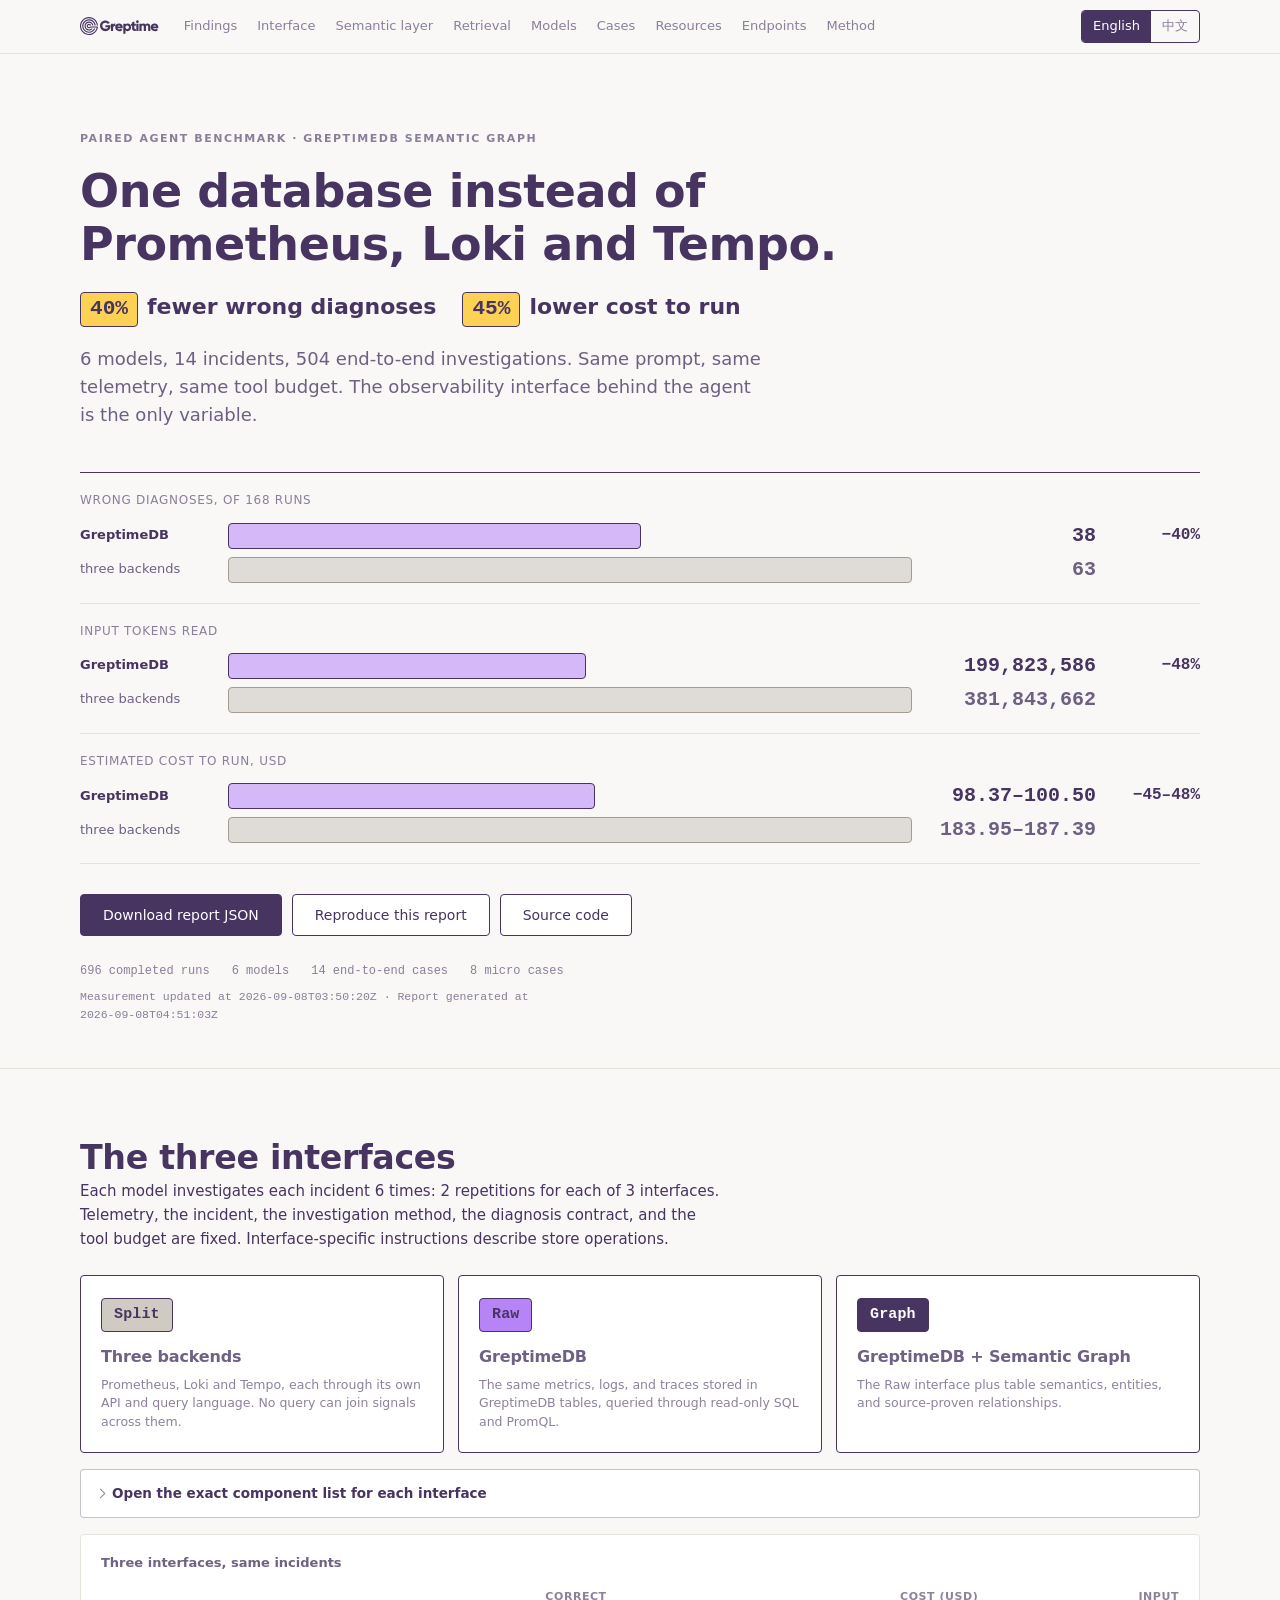
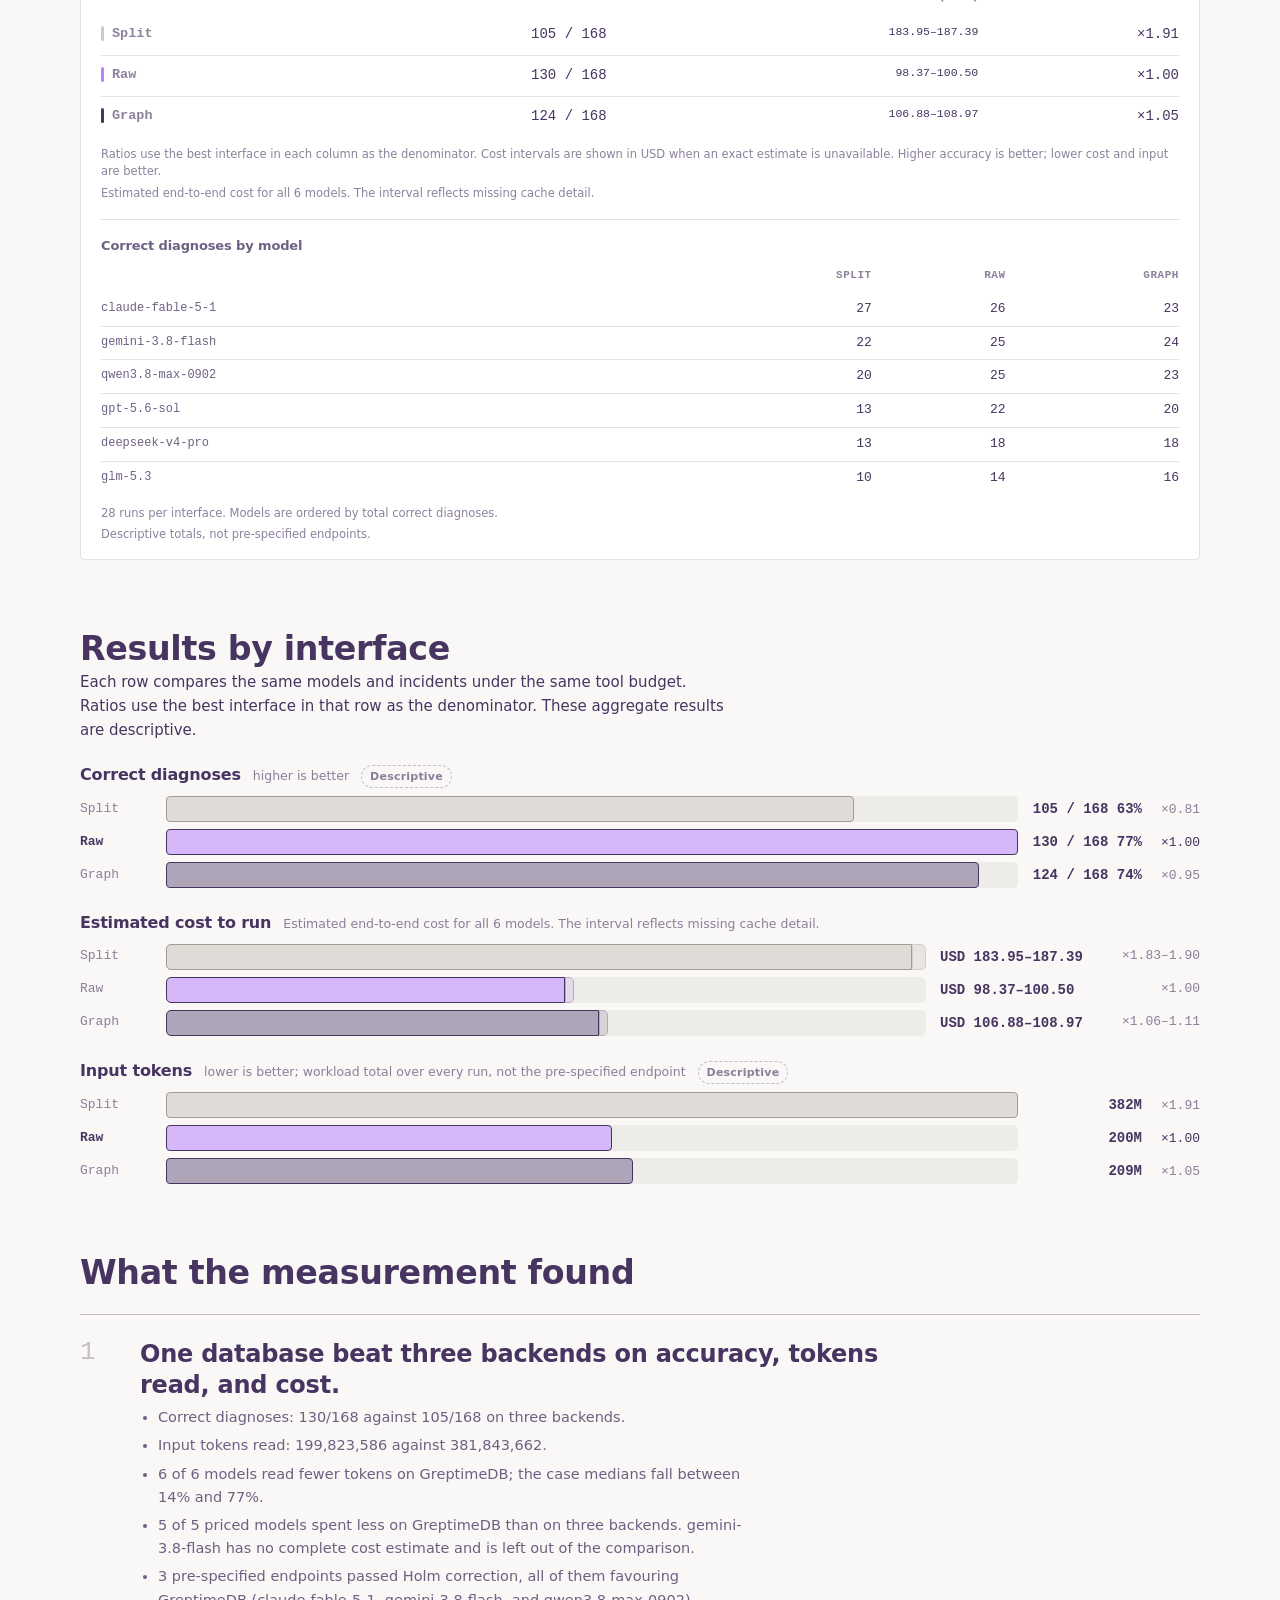
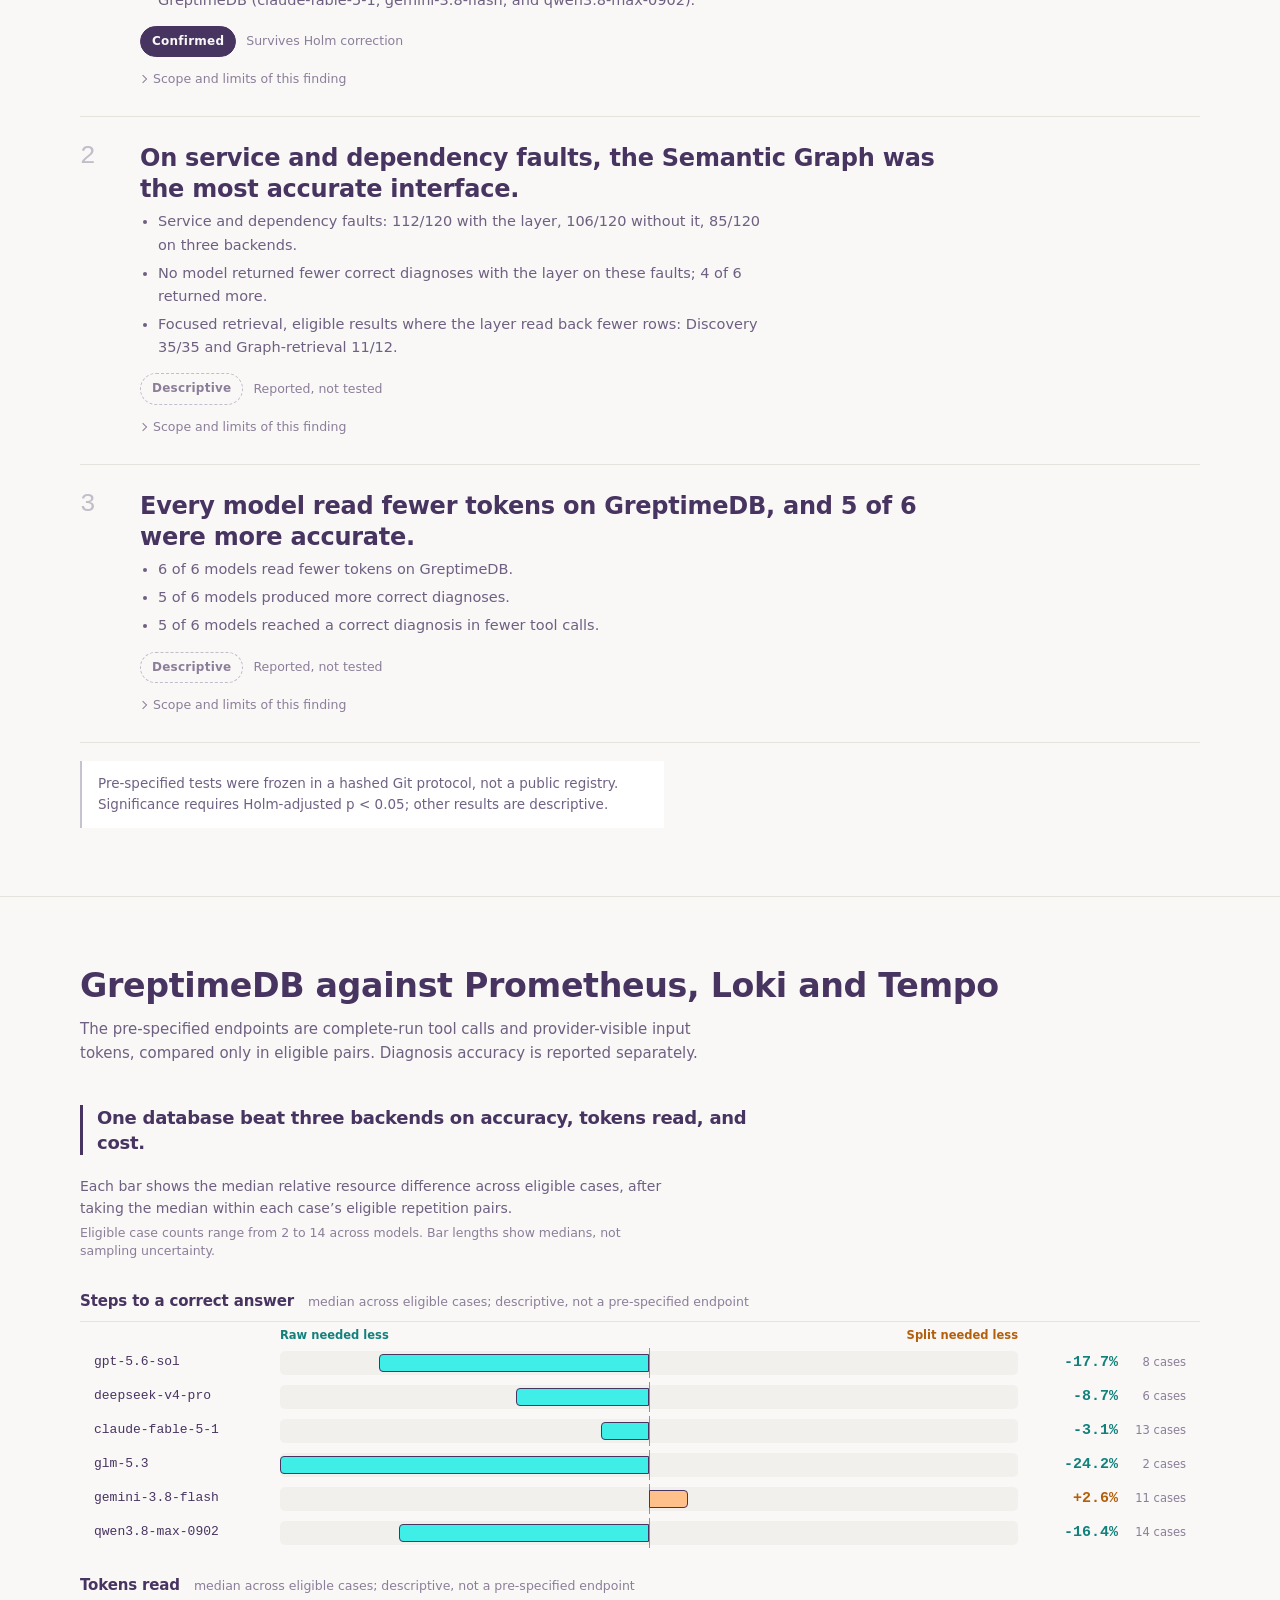
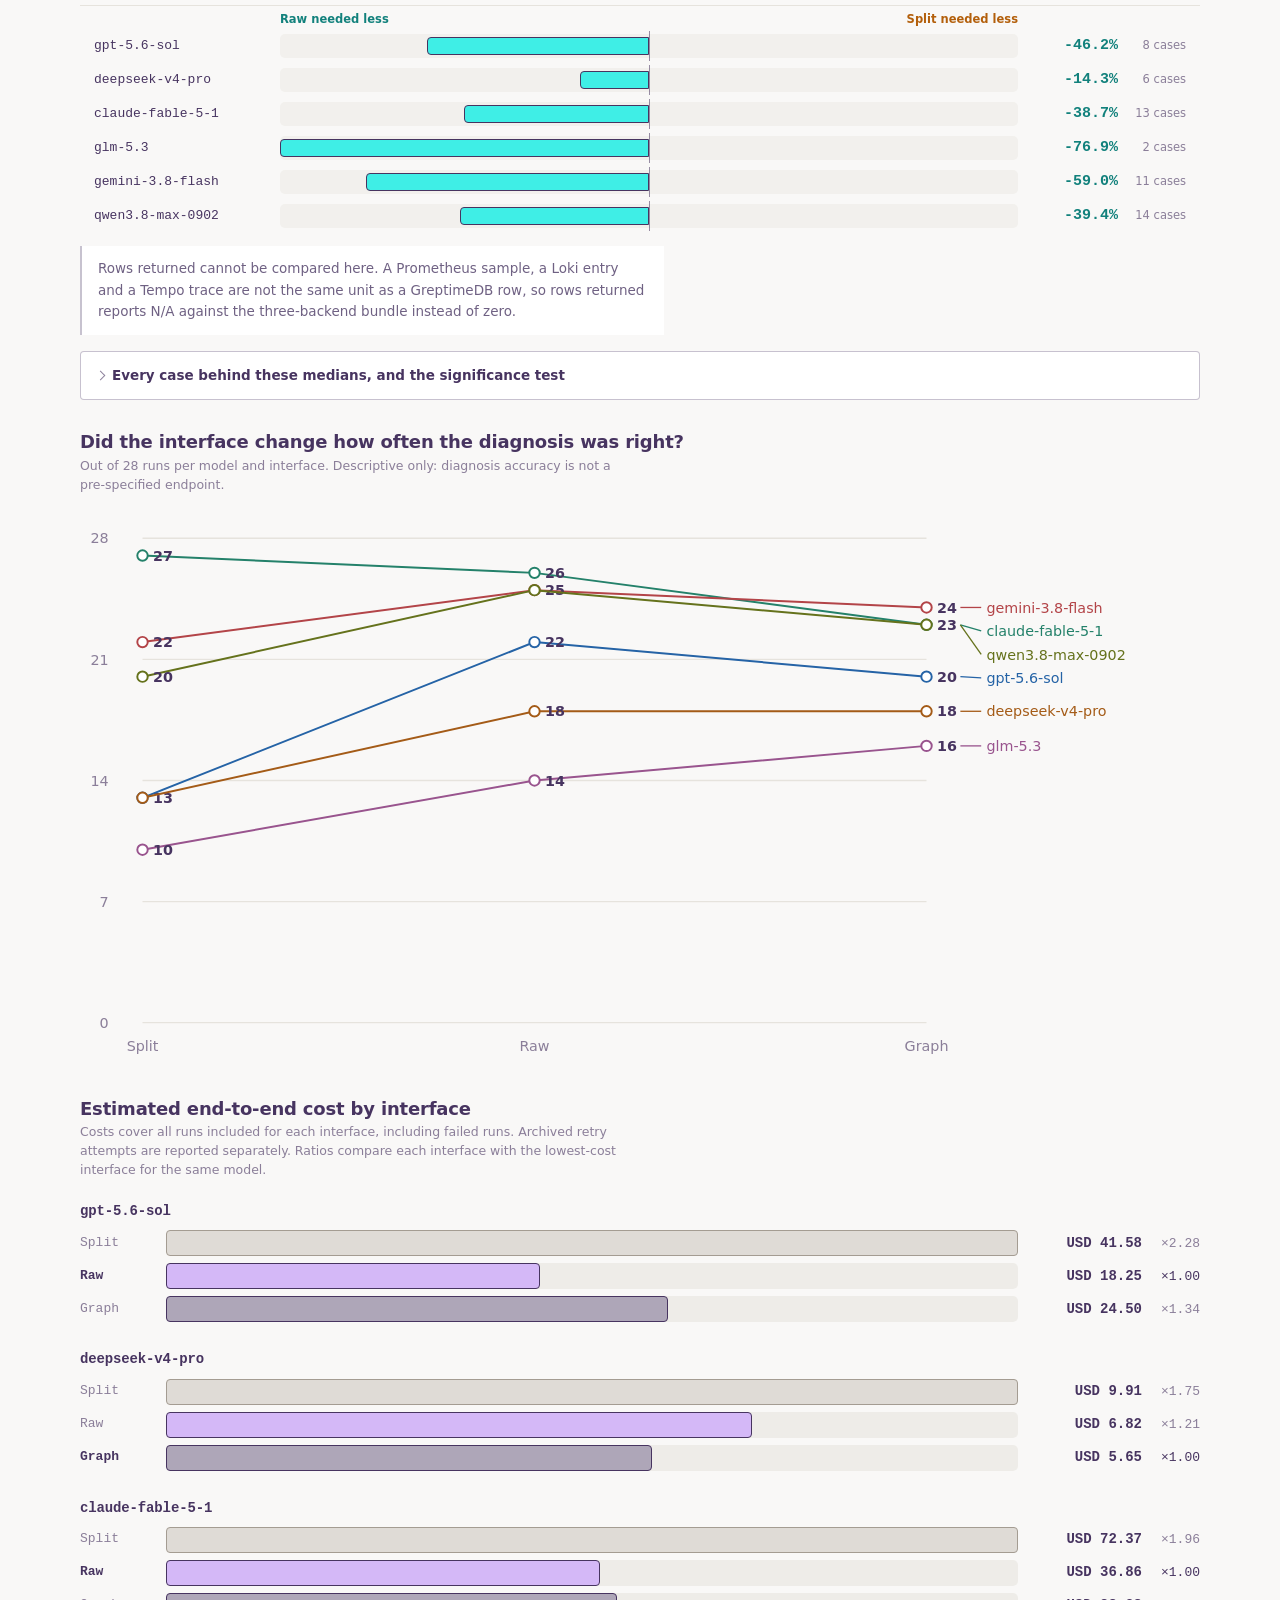
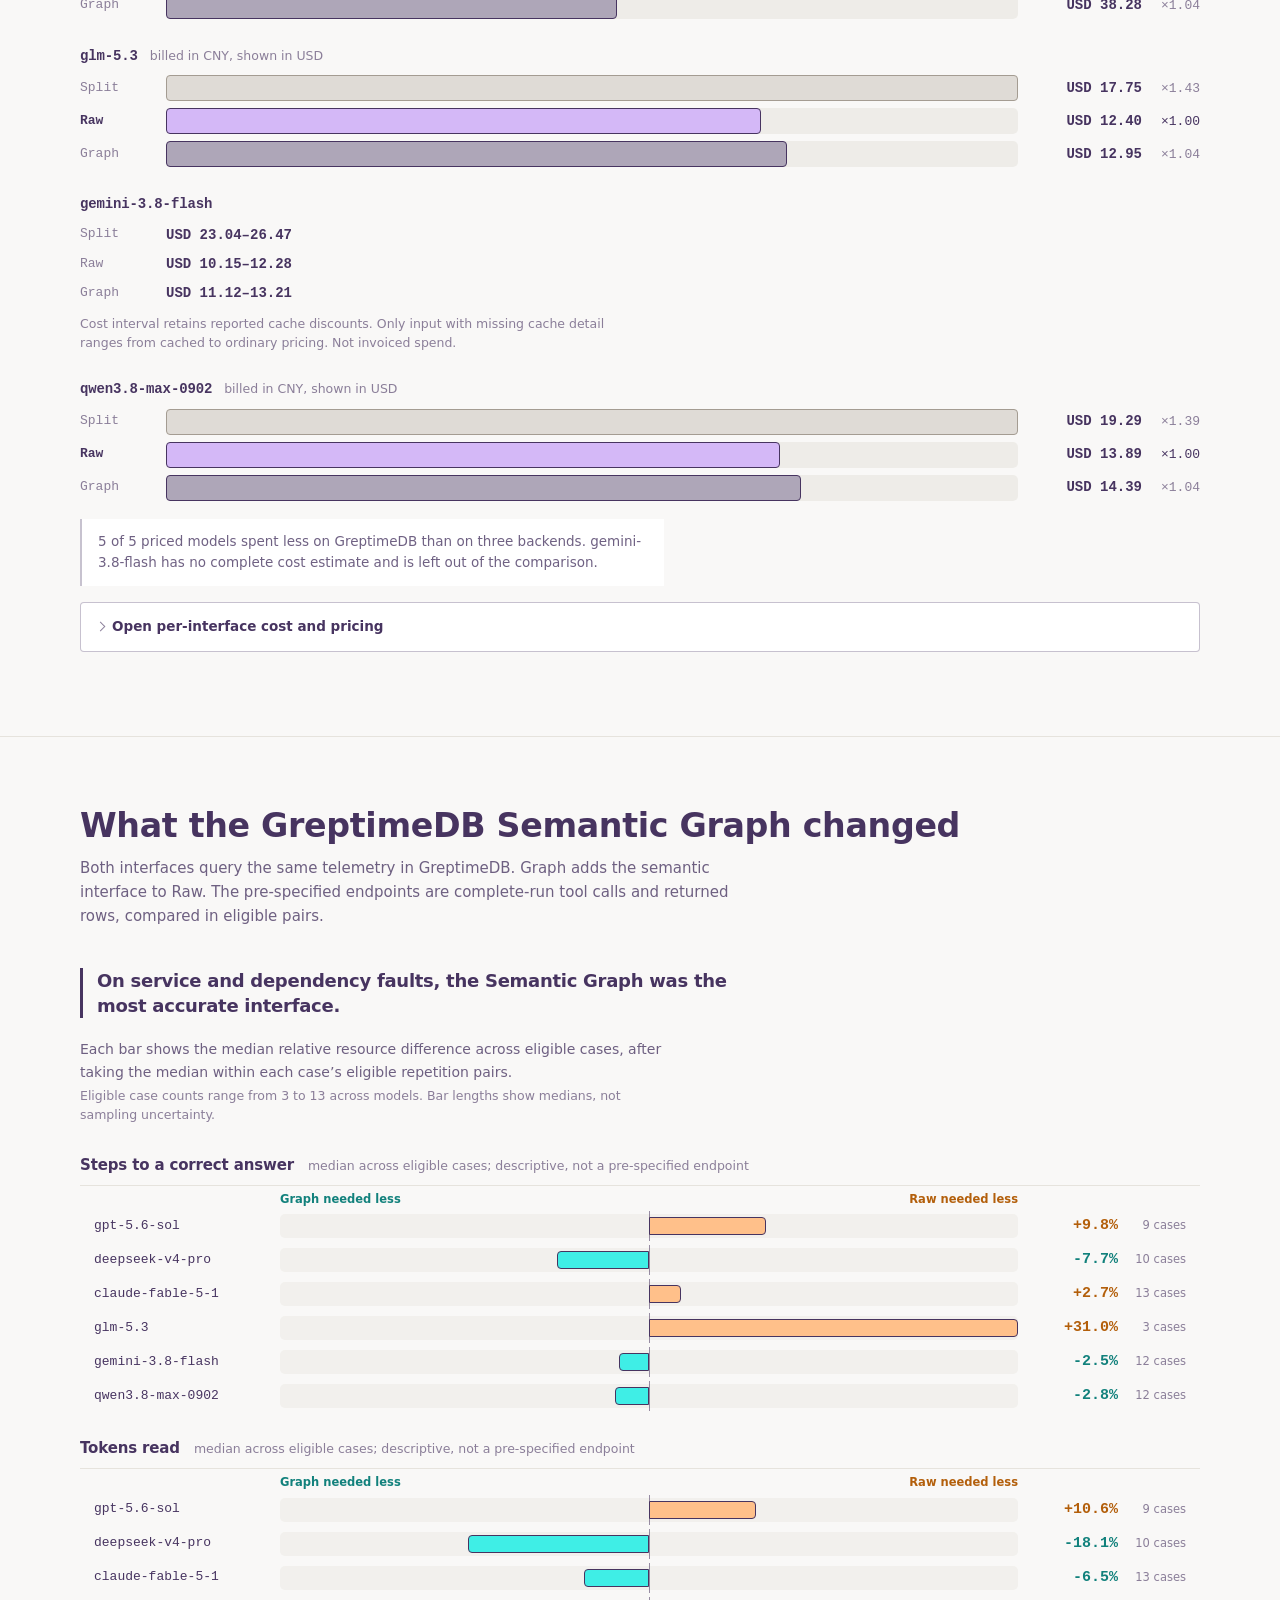
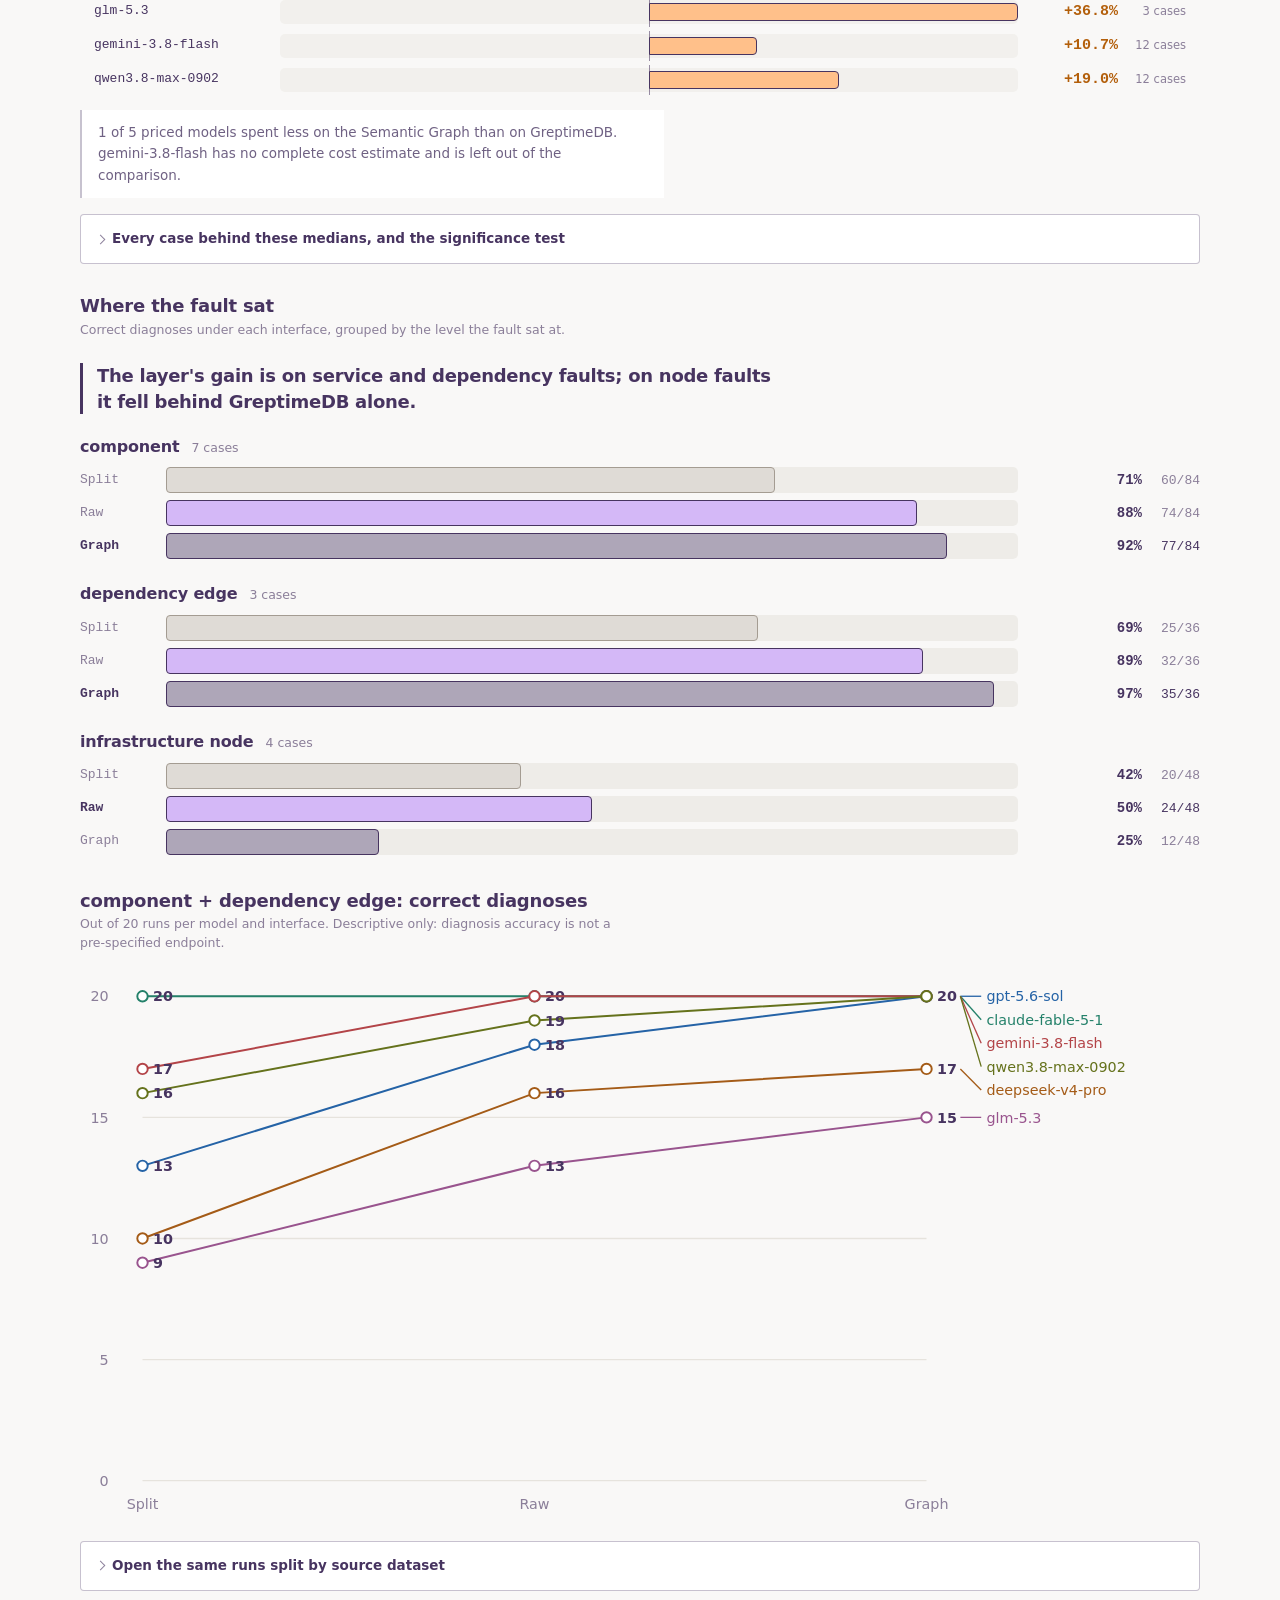
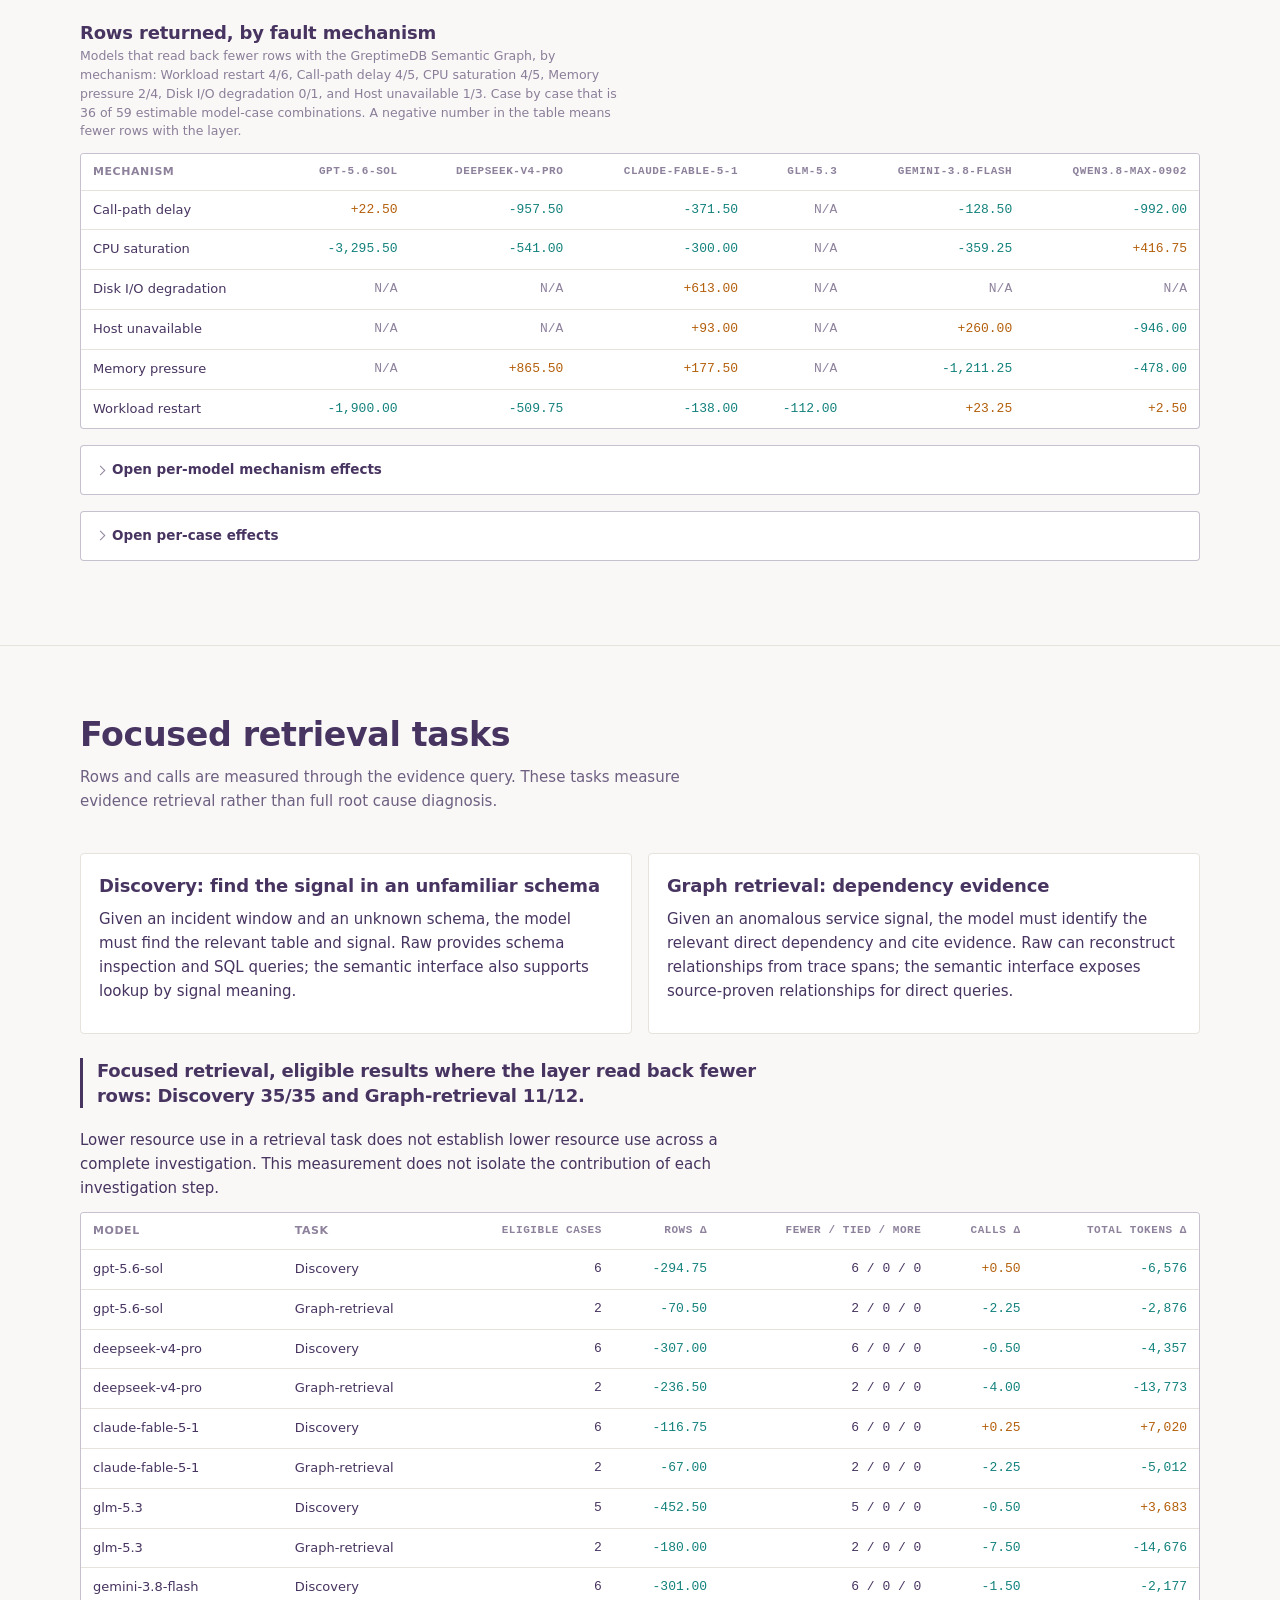
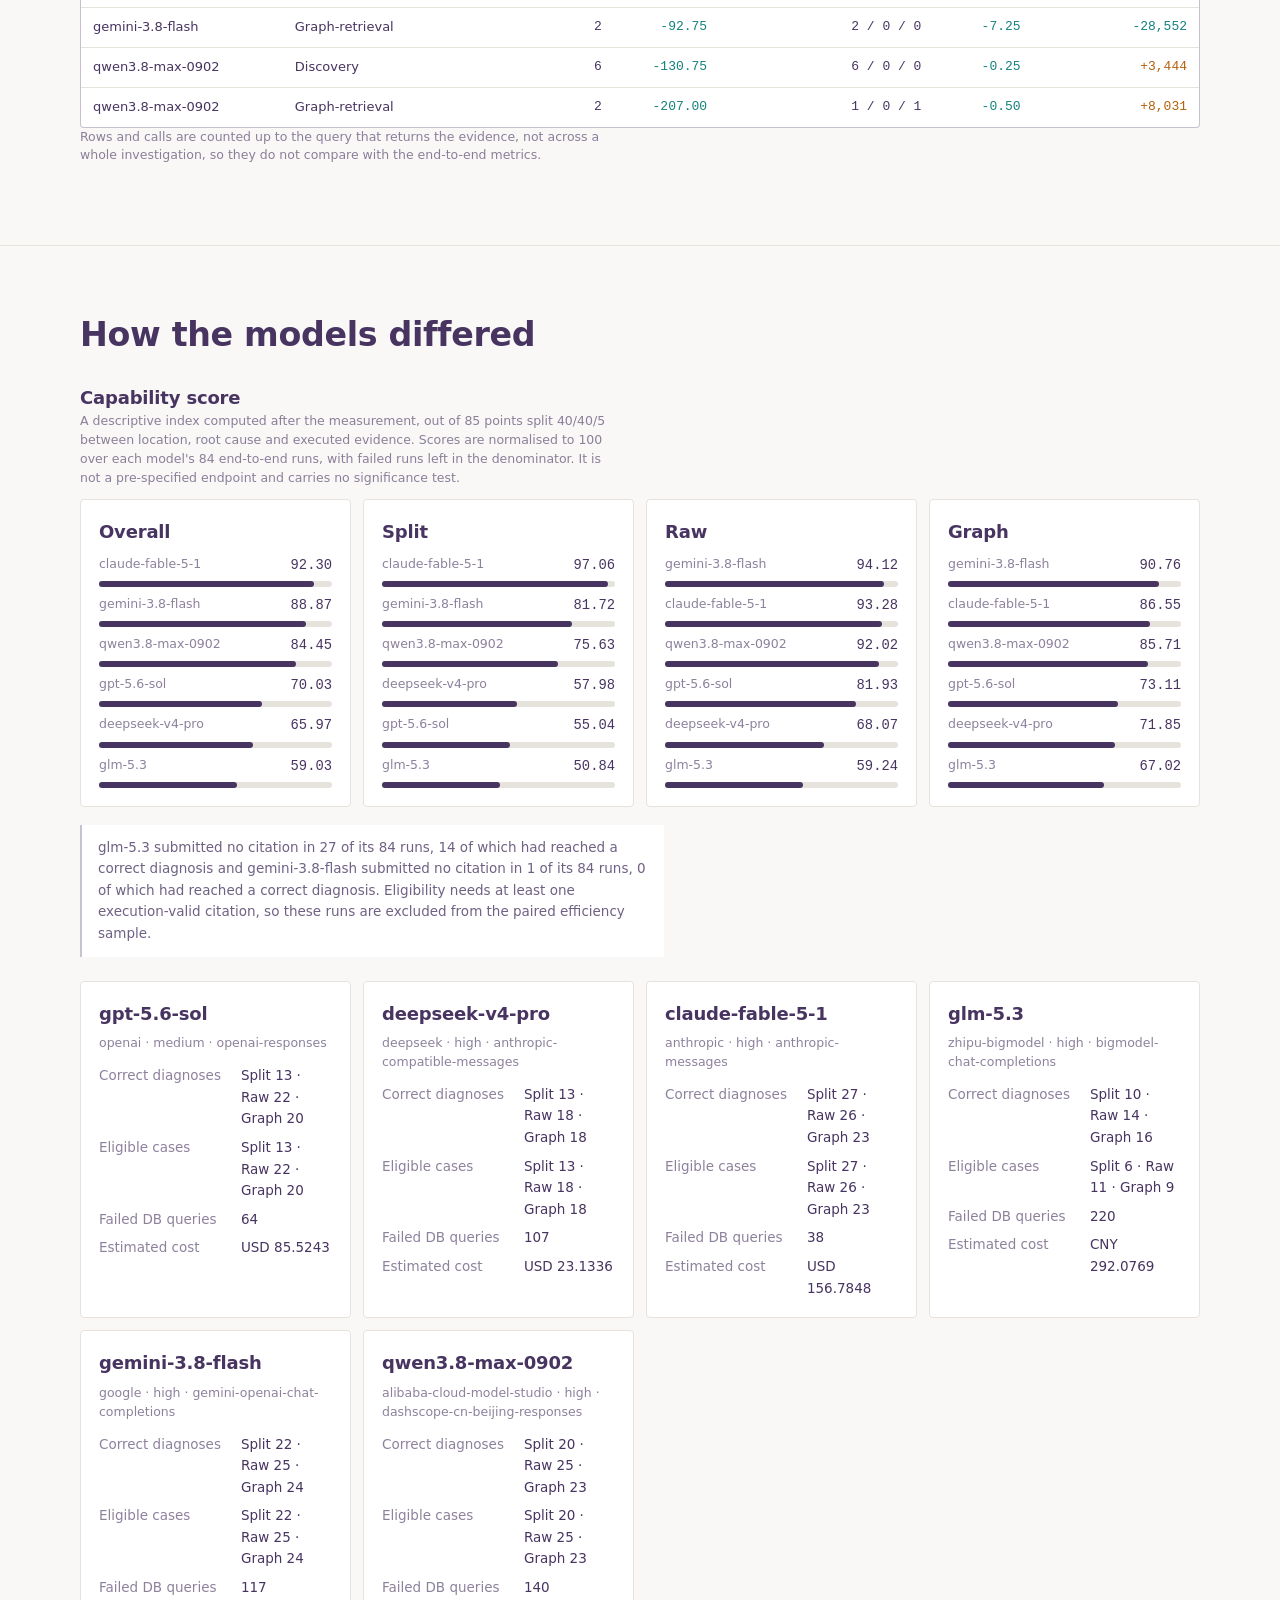
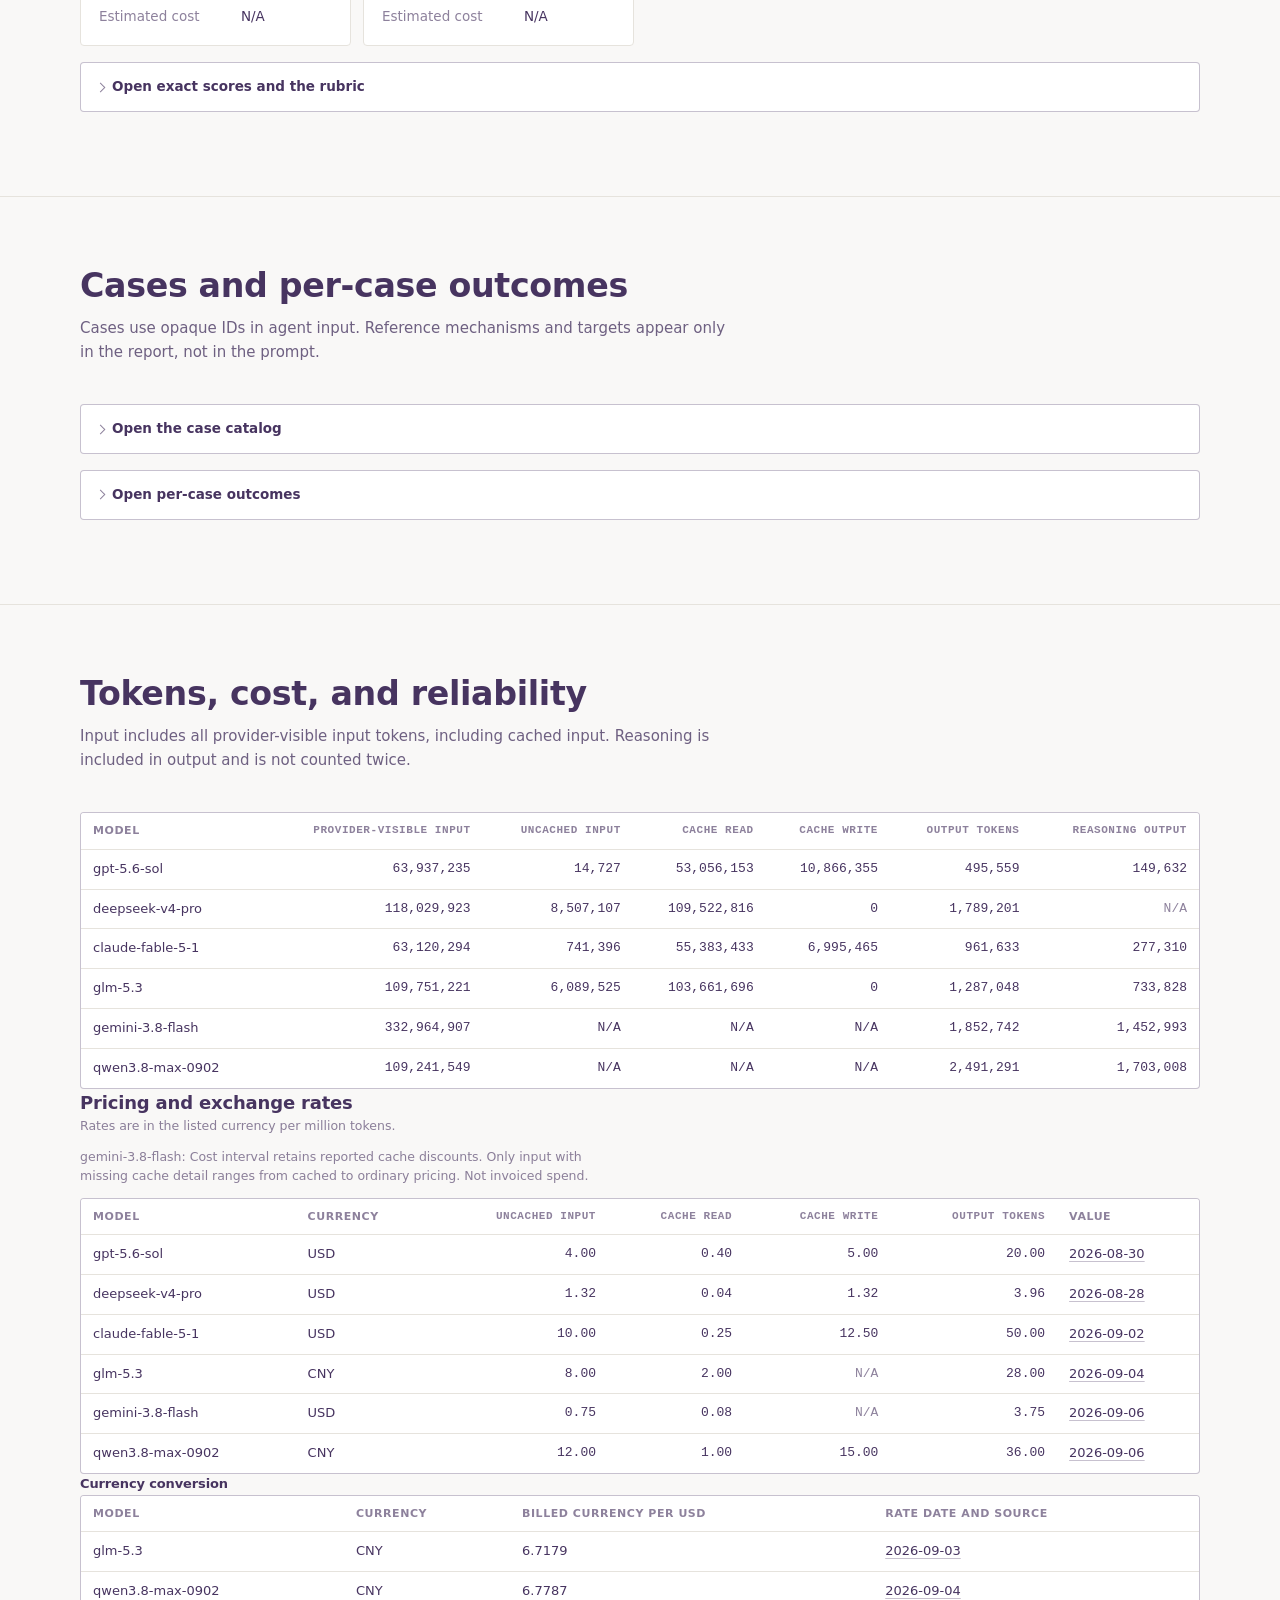
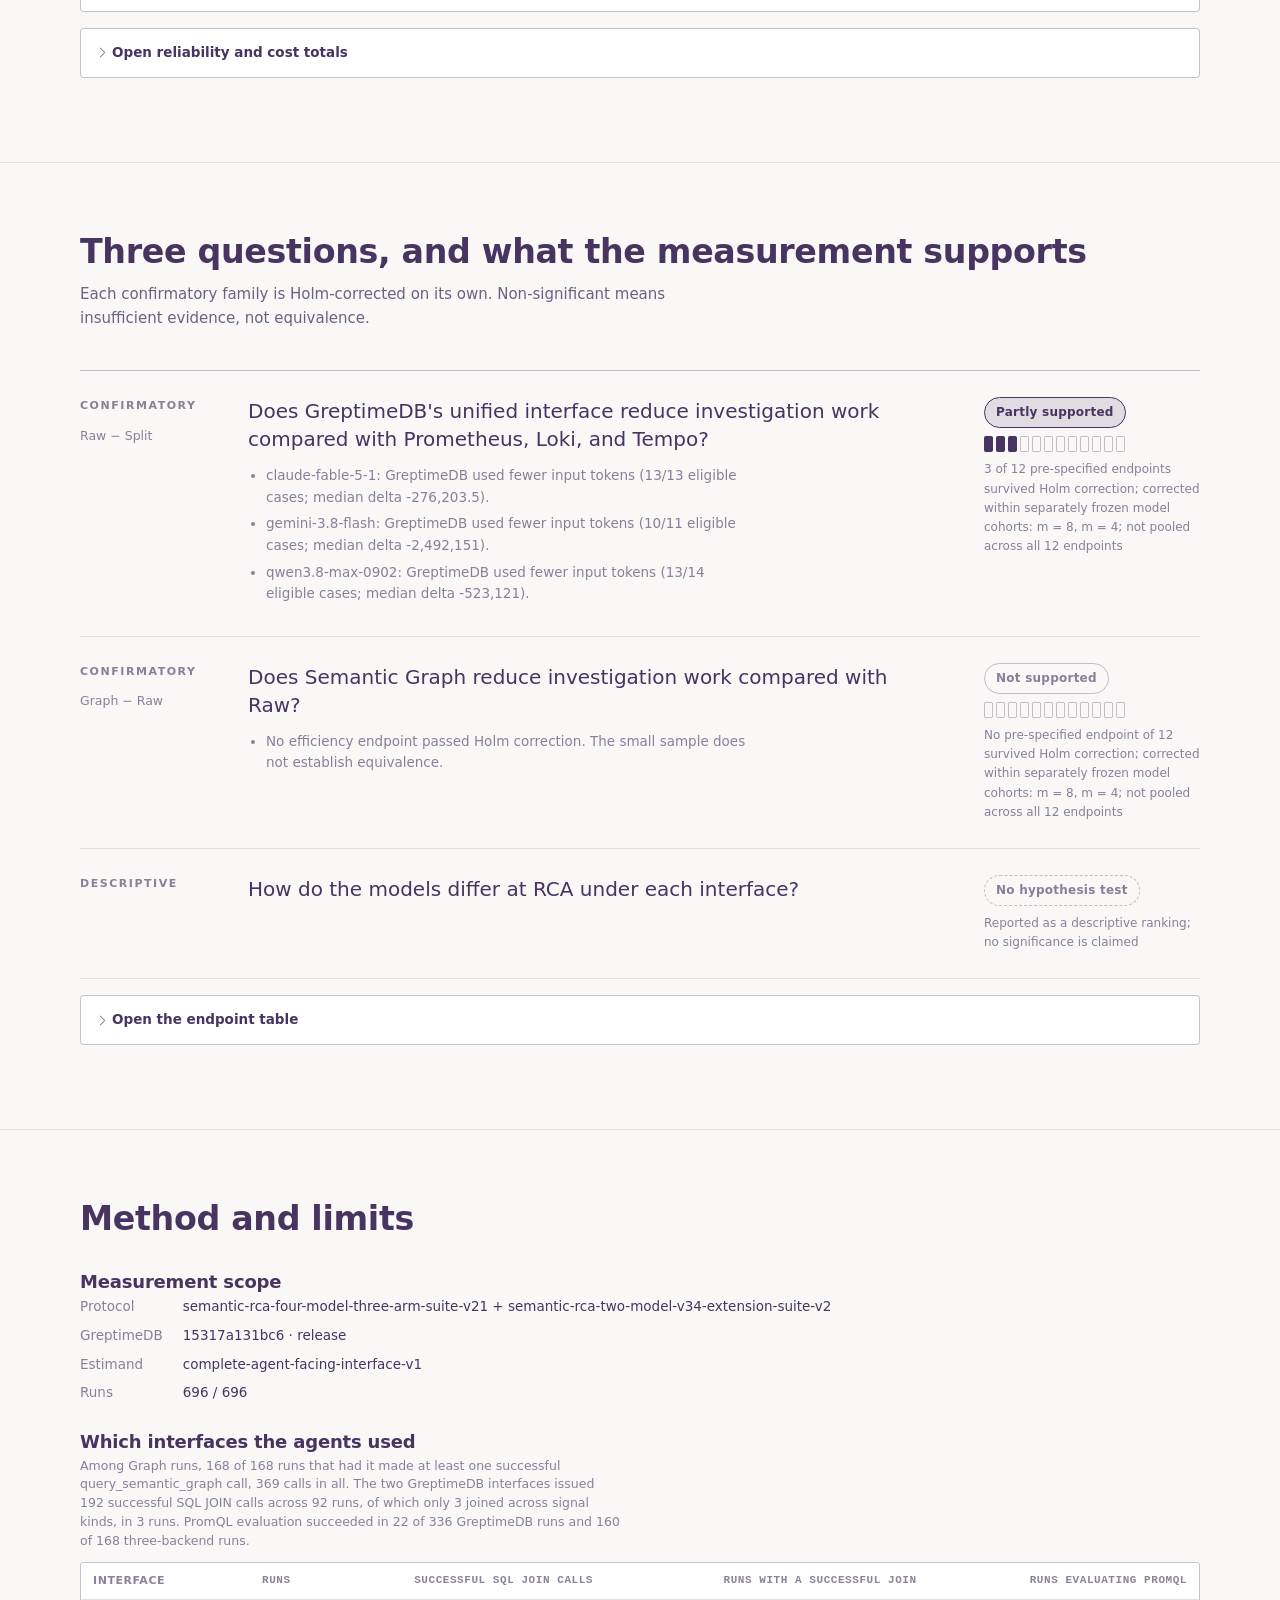
==== commit 244aa693: "feat(report): lead the HTML report with the measured result The page answered its own question two s" ====
--- a/artifacts/measurement/agent-rca-v34-six-model.html
+++ b/artifacts/measurement/agent-rca-v34-six-model.html
@@ -3,49 +3,96 @@
 <head>
   <meta charset="utf-8">
   <meta name="viewport" content="width=device-width, initial-scale=1">
-  <title>Agent RCA Bench — 2026 report</title>
-  <meta name="description" content="A paired measurement of how the observability interface behind an LLM agent changes root cause analysis accuracy, investigation work, and cost.">
+  <title>One database instead of Prometheus, Loki and Tempo — Agent RCA Bench</title>
+  <link rel="icon" href="data:image/svg+xml,<svg xmlns=%22http://www.w3.org/2000/svg%22 viewBox=%220 0 32 32%22 fill=%22none%22><rect width=%2232%22 height=%2232%22 rx=%226%22 fill=%22%23f9f8f7%22/><g color=%22%23473460%22><path fill-rule=%22evenodd%22 clip-rule=%22evenodd%22 d=%22M15.9906 32C24.5539 32 31.5451 25.2649 31.9617 16.8H17.8232C17.5147 17.5064 16.8103 18 15.9906 18C14.8867 18 13.9918 17.1046 13.9918 16C13.9918 14.8954 14.8867 14 15.9906 14C16.7305 14 17.3765 14.4022 17.7221 15H19.8624C19.4186 13.2748 17.8534 12 15.9906 12C13.7828 12 11.993 13.7908 11.993 16C11.993 18.2092 13.7828 20 15.9906 20C17.2065 20 18.2955 19.4569 19.0287 18.6H29.7416C28.5236 25.0896 22.8302 30 15.9906 30C8.26317 30 1.99883 23.732 1.99883 16C1.99883 8.268 8.26317 2 15.9906 2C23.3821 2 29.4349 7.73472 29.9473 15H31.9506C31.4347 6.62928 24.4864 0 15.9906 0C7.15925 0 0 7.16344 0 16C0 24.8366 7.15925 32 15.9906 32ZM27.1518 20.4C25.3979 24.8506 21.0618 28 15.9906 28C9.36712 28 3.99766 22.6274 3.99766 16C3.99766 9.3726 9.36712 4 15.9906 4C22.2777 4 27.4347 8.84048 27.9426 15H25.9355C25.434 9.94668 21.173 6 15.9906 6C10.471 6 5.99649 10.4772 5.99649 16C5.99649 21.5228 10.471 26 15.9906 26C19.9323 26 23.3411 23.7168 24.9679 20.4H27.1518ZM22.6691 20.4H20.0675C18.9977 21.3929 17.565 22 15.9906 22C12.6789 22 9.99415 19.3137 9.99415 16C9.99415 12.6863 12.6789 10 15.9906 10C18.9619 10 21.4284 12.1623 21.9042 15H23.9241C23.4323 11.0537 20.0679 8 15.9906 8C11.575 8 7.99532 11.5817 7.99532 16C7.99532 20.4183 11.575 24 15.9906 24C18.7819 24 21.239 22.5689 22.6691 20.4Z%22 fill=%22currentColor%22/></g></svg>">
+  <meta name="description" content="GreptimeDB against Prometheus, Loki and Tempo: 40% fewer wrong diagnoses and 45% lower cost to run. 6 models, 14 incidents and 504 end-to-end root cause investigations on the same prompt and the same telemetry, changing only the observability interface behind the agent.">
+  <meta name="theme-color" content="#f9f8f7">
+  <meta property="og:type" content="article">
+  <meta property="og:site_name" content="Agent RCA Bench">
+  <meta property="og:title" content="One database instead of Prometheus, Loki and Tempo — Agent RCA Bench">
+  <meta property="og:description" content="GreptimeDB against Prometheus, Loki and Tempo: 40% fewer wrong diagnoses and 45% lower cost to run. 6 models, 14 incidents and 504 end-to-end root cause investigations on the same prompt and the same telemetry, changing only the observability interface behind the agent.">
+  <meta property="og:locale" content="en_US">
+  <meta property="og:locale:alternate" content="zh_CN">
+  <meta name="twitter:card" content="summary_large_image">
+  <link rel="canonical" href="https://rca-bench.greptime.com">
+  <meta property="og:url" content="https://rca-bench.greptime.com">
+  <meta property="og:image" content="https://rca-bench.greptime.com/agent-rca-v34-six-model-cover.png">
+  <meta property="og:image:width" content="1800">
+  <meta property="og:image:height" content="900">
+  <script type="application/ld+json">{"@context":"https://schema.org","@type":"Dataset","creator":{"@type":"Organization","name":"Greptime"},"dateModified":"2026-09-08T03:50:20Z","datePublished":"2026-09-08T04:51:03Z","description":"GreptimeDB against Prometheus, Loki and Tempo: 40% fewer wrong diagnoses and 45% lower cost to run. 6 models, 14 incidents and 504 end-to-end root cause investigations on the same prompt and the same telemetry, changing only the observability interface behind the agent.","inLanguage":["en","zh"],"isAccessibleForFree":true,"license":"https://www.apache.org/licenses/LICENSE-2.0","name":"One database instead of Prometheus, Loki and Tempo — Agent RCA Bench","url":"https://rca-bench.greptime.com"}</script>
   <style>/* Agent RCA Bench report.
  *
- * Neutral by construction. Hue is reserved for one job: which side of a paired
- * comparison a delta favours. Verdicts are encoded by fill density and countable
- * marks instead of colour, so nothing on the page reads as "good" or "bad"
- * before the reader has looked at the number.
+ * The palette, type and card treatment are greptime.com's, read off the live
+ * site: warm paper #f9f8f7, one ink #473460 used for every word and every rule,
+ * accent #792af6 for links, highlight #fdd254 for the small outlined blocks the
+ * site marks things with, Geist at weight 800 for display. Radius is 4px
+ * everywhere, as it is there.
+ *
+ * Hue does three jobs and no others. Highlight marks a figure this measurement
+ * produced. The arm colours identify an interface and follow it through every
+ * chart: both GreptimeDB arms are brand purple because both are ours, and the
+ * three-backend bundle is the neutral. The diverging pair says which side of a
+ * comparison a delta favours. Verdicts stay encoded by fill density and
+ * countable marks, so no number reads as "good" or "bad" before it is read.
  */
-
 :root {
   color-scheme: light;
 
-  --paper: #eef1f3;
-  --card: #fbfcfd;
-  --ink: #10161c;
-  --ink-2: #33424e;
-  --muted: #5b6a75;
-  --rule: #cfd8de;
-  --rule-strong: #a9b7c1;
-
-  /* The only two hues on the page. Negative deltas favour the first treatment
-   * named in the comparison; positive deltas favour the second. */
-  --favors-left: #1f5fa8;
-  --favors-right: #c2680d;
-  --favors-left-soft: #dce7f4;
-  --favors-right-soft: #f6e6d4;
-
-  /* One colour per interface, used by every bar and by the hero board, so the
-   * reader ties a mark back to the same arm wherever it appears. */
-  --arm-split: #94a3b3;
-  --arm-raw: #1f5fa8;
-  --arm-graph: #6b4c9a;
+  --paper: #f9f8f7;
+  --card: #ffffff;
+  --ink: #473460;
+  --ink-2: rgba(71, 52, 96, 0.78);
+  --muted: rgba(71, 52, 96, 0.62);
+  --rule: #e6e3dd;
+  --rule-strong: rgba(71, 52, 96, 0.3);
+
+  --accent: #792af6;
+  --highlight: #fdd254;
+
+  /* Negative deltas favour the first treatment named in the comparison;
+   * positive deltas favour the second. That first treatment is Raw in one family
+   * and Graph in the other, so the pair must stay out of the purples: an arm
+   * colour here would name the wrong arm in one of the two families.
+   *
+   * The face is the brand's teal against a warm counterpart held at the same
+   * lightness. Equal weight is the point: a vivid favourable side beside a muted
+   * reversed one would put a thumb on the scale of every chart that draws both.
+   * The text pair is the same two hues darkened, because the brand teal reads at
+   * 1.4:1 on this paper and the percentages are the values most read here. */
+  --favors-left: #12817c;
+  --favors-right: #b35f0b;
+  --favors-left-face: #3feee6;
+  --favors-right-face: #ffc08a;
+
+  /* One colour per interface, used by every bar, chip and table, so the reader
+   * ties a mark back to the same arm wherever it appears. Both GreptimeDB arms
+   * are brand purple, from the site's own purple scale. The store the report
+   * leads with takes the bright one so the arm the page is about is the arm that
+   * carries colour; the layered variant takes the deep main purple, and the
+   * three-backend bundle is the warm neutral. The vivid accent stays off large
+   * fills - at bar size it overpowered a page this quiet. */
+  --arm-split: #cfcac2;
+  --arm-split-line: #a49c92;
+  --arm-raw: #b684f7;
+  --arm-graph: #473460;
+
+  /* Large fills are the illustration's construction: the site draws its blocks
+   * as a light face of the arm's colour inside a solid ink edge, so a bar reads
+   * soft while its length stays exact. Small marks keep the colour at full
+   * strength, where a tint would disappear. */
+  --arm-raw-face: color-mix(in srgb, var(--arm-raw) 55%, var(--paper));
+  --arm-graph-face: color-mix(in srgb, var(--arm-graph) 42%, var(--paper));
+  --arm-split-face: color-mix(in srgb, var(--arm-split) 62%, var(--paper));
 
   --step: 4px;
   --gutter: clamp(20px, 4vw, 40px);
   --measure: 68ch;
-  --radius: 10px;
-
-  --font-sans: ui-sans-serif, system-ui, -apple-system, BlinkMacSystemFont, "Segoe UI",
-    Roboto, "Helvetica Neue", Arial, "PingFang SC", "Hiragino Sans GB",
+  --radius: 4px;
+
+  --font-sans: "Geist", ui-sans-serif, system-ui, -apple-system, BlinkMacSystemFont,
+    "Segoe UI", Roboto, "Helvetica Neue", Arial, "PingFang SC", "Hiragino Sans GB",
     "Microsoft YaHei", sans-serif;
-  --font-mono: ui-monospace, SFMono-Regular, "SF Mono", Menlo, Consolas,
+  --font-mono: "Geist Mono", ui-monospace, SFMono-Regular, "SF Mono", Menlo, Consolas,
     "Liberation Mono", monospace;
 }
 
@@ -69,15 +116,15 @@
 
 .wrap { width: min(1120px, calc(100% - 2 * var(--gutter))); margin-inline: auto; }
 
-h1, h2, h3, h4 { margin: 0; font-weight: 640; letter-spacing: -0.02em; }
-h1 { font-size: clamp(34px, 5.4vw, 58px); line-height: 1.02; letter-spacing: -0.035em; font-weight: 680; }
-h2 { font-size: clamp(21px, 2.6vw, 27px); }
-h3 { font-size: 16px; }
-h4 { font-size: 13px; font-weight: 600; }
+h1, h2, h3, h4 { margin: 0; font-weight: 800; letter-spacing: -0.01em; }
+h1 { font-size: clamp(30px, 3.8vw, 46px); line-height: 1.14; }
+h2 { font-size: clamp(24px, 2.6vw, 34px); line-height: 1.25; }
+h3 { font-size: 18px; }
+h4 { font-size: 13px; font-weight: 700; }
 p { margin: 0 0 12px; max-width: var(--measure); }
 a { color: var(--ink); text-underline-offset: 3px; text-decoration-color: var(--rule-strong); overflow-wrap: anywhere; }
-a:hover { text-decoration-color: currentColor; }
-:focus-visible { outline: 2px solid var(--ink); outline-offset: 2px; border-radius: 2px; }
+a:hover { color: var(--accent); text-decoration-color: currentColor; }
+:focus-visible { outline: 2px solid var(--accent); outline-offset: 2px; border-radius: 2px; }
 
 /* Hashes, model ids and source URLs are unbreakable tokens that would otherwise
  * push the page wider than a phone viewport. */
@@ -108,6 +155,13 @@
   gap: 16px;
   padding: 10px 0;
 }
+.topbar-brand {
+  flex: 0 0 auto;
+  display: inline-flex;
+  color: var(--ink);
+  text-decoration: none;
+}
+.topbar-brand .logo svg { height: 18px; }
 .topbar nav {
   display: flex;
   gap: 2px;
@@ -127,7 +181,7 @@
 }
 .topbar nav a:hover { color: var(--ink); background: var(--card); }
 
-.lang { display: flex; gap: 0; border: 1px solid var(--rule); border-radius: 6px; overflow: hidden; }
+.lang { display: flex; gap: 0; border: 1px solid var(--ink); border-radius: var(--radius); overflow: hidden; }
 .lang button {
   padding: 5px 11px;
   border: 0;
@@ -137,24 +191,134 @@
   font-size: 13px;
   cursor: pointer;
 }
-.lang button[aria-pressed="true"] { background: var(--ink); color: var(--paper); }
+.lang button[aria-pressed="true"] { background: var(--ink); color: var(--card); }
 
 /* --- hero: the three questions and their verdicts ------------------------ */
 
-.hero { padding: clamp(40px, 6vw, 68px) 0 clamp(24px, 3vw, 36px); }
-.hero h1 { max-width: 16ch; }
-.hero .lede { margin-top: 16px; max-width: 56ch; font-size: clamp(16px, 1.7vw, 19px); color: var(--ink-2); }
-.hero-meta { display: flex; flex-wrap: wrap; gap: 6px 20px; margin-top: 22px; font-size: 13px; color: var(--muted); }
-.hero-actions { display: flex; flex-wrap: wrap; gap: 8px; margin-top: 22px; }
+/* The first screen states the comparison and then shows it. No panel, no tinted
+ * block: the page is one paper, and the only marked areas on it are the gaps a
+ * measurement produced. */
+.hero { padding: clamp(40px, 6vw, 76px) 0 clamp(30px, 4vw, 44px); }
+.hero .eyebrow { margin-bottom: 18px; }
+.hero h1 { max-width: 26ch; }
+.hero .lede {
+  margin-top: 18px;
+  max-width: 60ch;
+  font-size: clamp(16px, 1.5vw, 18px);
+  line-height: 1.55;
+  color: var(--ink-2);
+}
+/* The figures, marked the way the site marks things: a highlight block with an
+ * ink rule around it. They sit between the claim and the lede so the eye lands
+ * on them on the way down to the measurement. */
+.hero-result {
+  display: flex;
+  flex-wrap: wrap;
+  gap: 10px 26px;
+  margin: 22px 0 0;
+  max-width: none;
+  font-size: clamp(17px, 1.9vw, 22px);
+  font-weight: 600;
+  line-height: 1.3;
+}
+.hero-claim { display: inline-flex; align-items: baseline; gap: 9px; }
+.hero-claim mark {
+  padding: 2px 9px 3px;
+  border: 1px solid var(--ink);
+  border-radius: var(--radius);
+  background: var(--highlight);
+  color: var(--ink);
+  font-family: var(--font-mono);
+  font-weight: 700;
+  font-size: 0.96em;
+}
+
+.hero-actions { display: flex; flex-wrap: wrap; gap: 10px; margin-top: 30px; }
 .hero-actions a {
-  padding: 8px 14px;
-  border: 1px solid var(--rule-strong);
-  border-radius: 999px;
-  font-size: 13.5px;
+  padding: 9px 22px;
+  border: 1px solid var(--ink);
+  border-radius: var(--radius);
+  font-size: 14px;
+  font-weight: 500;
   text-decoration: none;
   background: var(--card);
 }
-.hero-actions a:first-child { background: var(--ink); border-color: var(--ink); color: var(--paper); }
+.hero-actions a:hover { background: var(--highlight); color: var(--ink); }
+.hero-actions a:first-child { background: var(--ink); border-color: var(--ink); color: var(--card); }
+.hero-actions a:first-child:hover { background: var(--accent); border-color: var(--accent); }
+.hero-meta {
+  display: flex;
+  flex-wrap: wrap;
+  gap: 6px 22px;
+  margin-top: 26px;
+  font-family: var(--font-mono);
+  font-size: 12px;
+  color: var(--muted);
+}
+.hero-stamp { margin: 6px 0 0; font-family: var(--font-mono); font-size: 11.5px; color: var(--muted); }
+
+/* The signature: one comparison, three measures, each drawn as two bars on a
+ * shared scale from a shared origin. Length is the value, so the reader
+ * compares two lengths directly; the percentage belongs to the arm whose bar it
+ * sits on. Yellow is the arm that used more, which is the thing this benchmark
+ * exists to price. */
+.ledger { margin-top: clamp(30px, 4vw, 44px); border-top: 1px solid var(--ink); }
+.ledger-row { padding: 18px 0 20px; border-bottom: 1px solid var(--rule); }
+.ledger-label {
+  margin: 0 0 12px;
+  max-width: none;
+  font-size: 12px;
+  font-weight: 500;
+  letter-spacing: 0.06em;
+  text-transform: uppercase;
+  color: var(--muted);
+}
+.ledger-pair {
+  display: grid;
+  grid-template-columns: 132px minmax(0, 1fr) 168px 88px;
+  align-items: center;
+  gap: 0 16px;
+}
+.ledger-pair + .ledger-pair { margin-top: 8px; }
+.ledger-arm { font-size: 13px; font-weight: 600; }
+.ledger-pair[data-side="right"] .ledger-arm { color: var(--ink-2); font-weight: 500; }
+.ledger-track { display: block; height: 26px; }
+.ledger-fill {
+  display: block;
+  height: 100%;
+  border: 1px solid var(--ink);
+  border-radius: var(--radius);
+  background: var(--arm-raw-face);
+}
+.ledger-pair[data-side="right"] .ledger-fill { background: var(--arm-split-face); border-color: var(--arm-split-line); }
+.ledger-value {
+  font-family: var(--font-mono);
+  font-size: clamp(16px, 1.6vw, 20px);
+  font-weight: 600;
+  line-height: 1;
+  white-space: nowrap;
+  text-align: right;
+}
+.ledger-pair[data-side="right"] .ledger-value { color: var(--ink-2); }
+.ledger-delta {
+  font-family: var(--font-mono);
+  font-size: 16px;
+  font-weight: 700;
+  text-align: right;
+  white-space: nowrap;
+}
+
+@media (max-width: 760px) {
+  .ledger-pair { grid-template-columns: minmax(0, 1fr) auto; gap: 4px 10px; }
+  .ledger-arm { grid-column: 1; }
+  .ledger-value { grid-column: 2; text-align: right; }
+  .ledger-track { grid-column: 1 / -1; height: 20px; }
+  .ledger-delta { grid-column: 1 / -1; text-align: left; }
+  .ledger-delta:empty { display: none; }
+}
+
+.logo { display: inline-flex; align-items: center; }
+.logo svg { height: 20px; width: auto; display: block; }
 
 /* The question on the left, the answer on the right. Before this the first
  * screen was prose with an empty half, and the first number sat two screens
@@ -171,6 +335,9 @@
   background: var(--card);
   border: 1px solid var(--rule);
   border-radius: var(--radius);
+  /* A light card on the dark hero: restate the ink, or every number in it
+   * inherits the hero's pale text and vanishes against white. */
+  color: var(--ink);
 }
 .hero-board figcaption {
   margin-bottom: 14px;
@@ -279,20 +446,23 @@
 .arms { display: grid; grid-template-columns: repeat(3, minmax(0, 1fr)); gap: 14px; margin: 24px 0 8px; }
 .arm {
   position: relative;
-  padding: 20px 18px 18px;
+  padding: 22px 20px 20px;
   background: var(--card);
-  border: 1px solid var(--rule);
+  border: 1px solid var(--ink);
   border-radius: var(--radius);
 }
 /* The short name is the card's headline: every later strip, table and axis end
  * refers to it, so it has to be the thing the reader remembers from here. */
 .arm-name {
   display: inline-block;
-  margin-bottom: 10px;
+  margin-bottom: 12px;
   padding: 4px 12px;
-  border-radius: 6px;
+  border: 1px solid var(--ink);
+  border-radius: var(--radius);
   background: var(--ink);
-  color: var(--paper);
+  color: var(--card);
+  /* Set per arm below: three identical dark chips made the GreptimeDB arms
+   * look no more ours than the bundle they are measured against. */
   font-family: var(--font-mono);
   font-size: 15px;
   font-weight: 600;
@@ -300,6 +470,9 @@
 }
 .arm h3 { margin-bottom: 6px; font-size: 16px; font-weight: 600; color: var(--ink-2); }
 .arm p { margin: 0; }
+.arm[data-arm="split_pillars"] .arm-name { background: var(--arm-split); color: var(--ink); }
+.arm[data-arm="raw"] .arm-name { background: var(--arm-raw); color: var(--ink); }
+.arm[data-arm="semantic_graph"] .arm-name { background: var(--arm-graph); }
 
 /* Wherever the three names appear in running prose, they get the same monospace
  * treatment so the reader ties them back to the cards. */
@@ -326,19 +499,10 @@
   padding: 24px 0;
   border-bottom: 1px solid var(--rule);
 }
-/* The verdict spans both rows so a two-line gloss cannot push the supporting
- * paragraph away from the claim it supports. */
-.finding-body {
-  display: grid;
-  /* Content-sized, not 1fr: the text col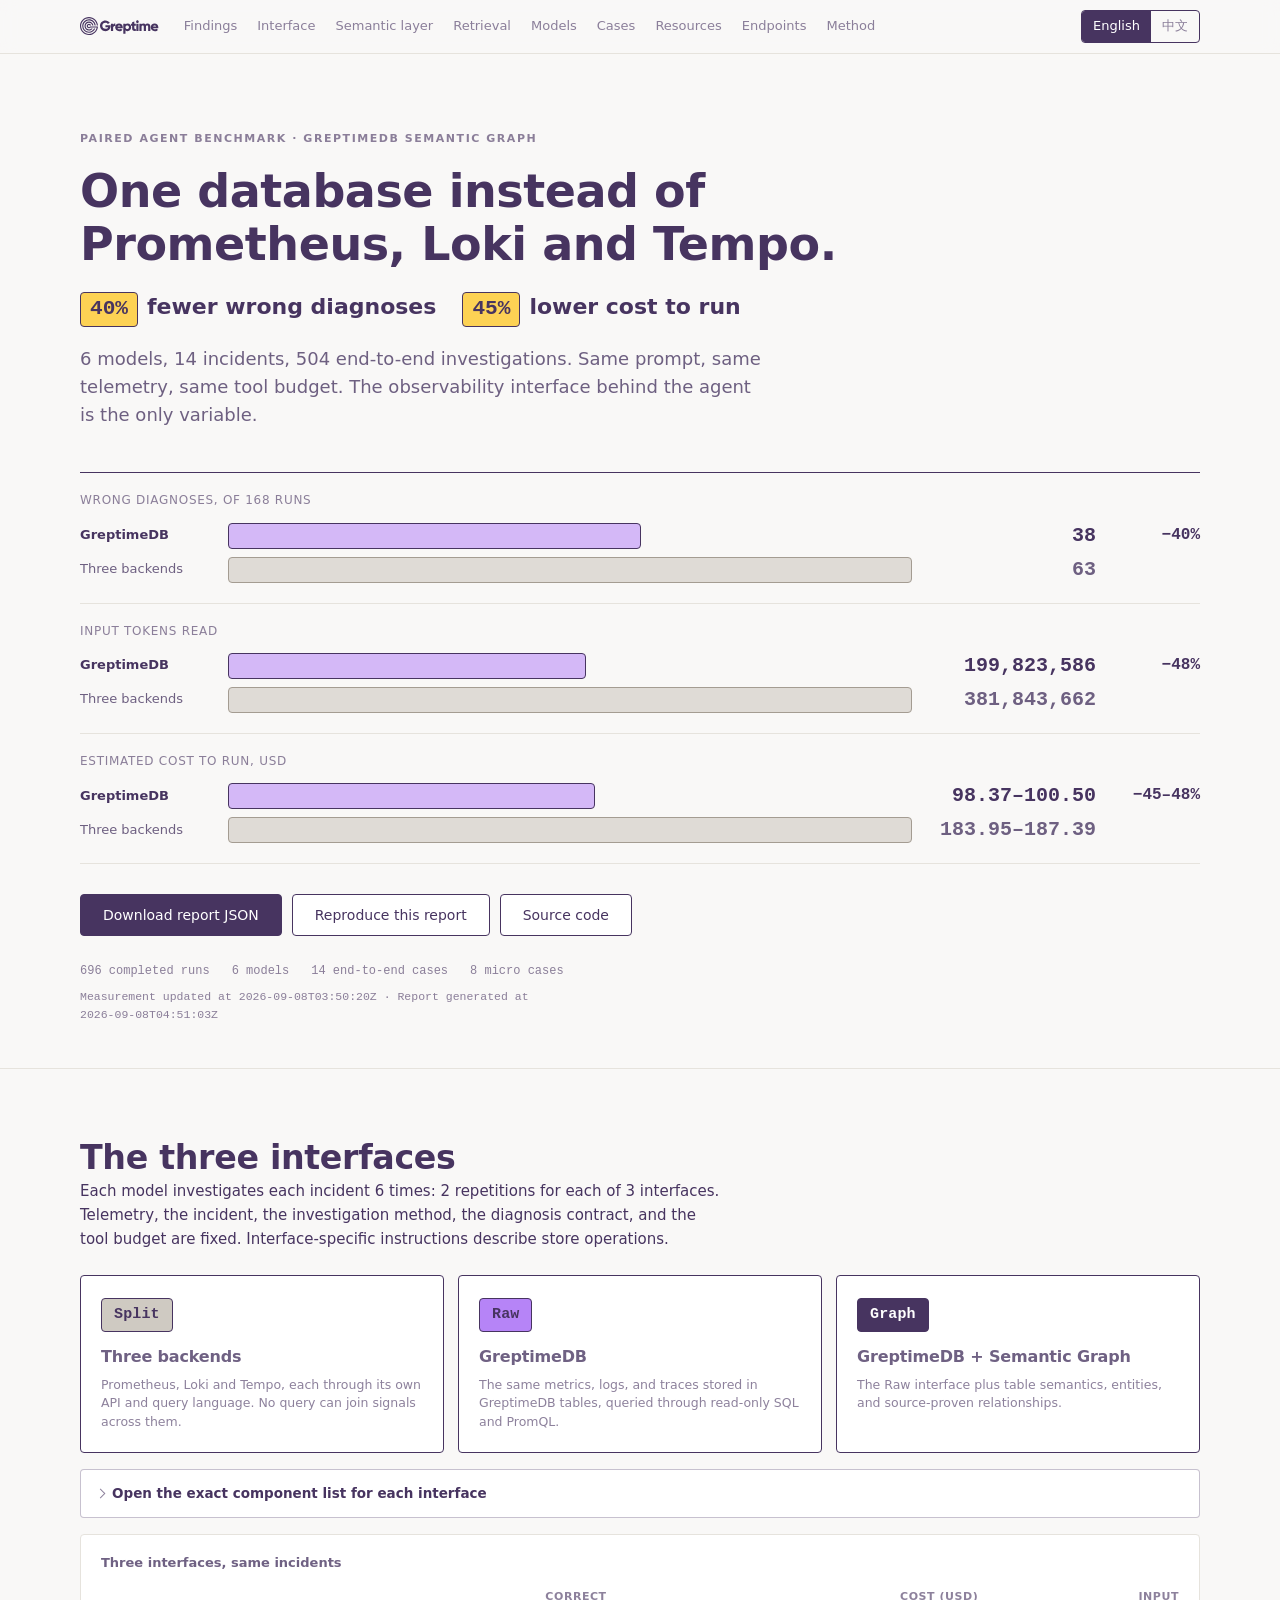
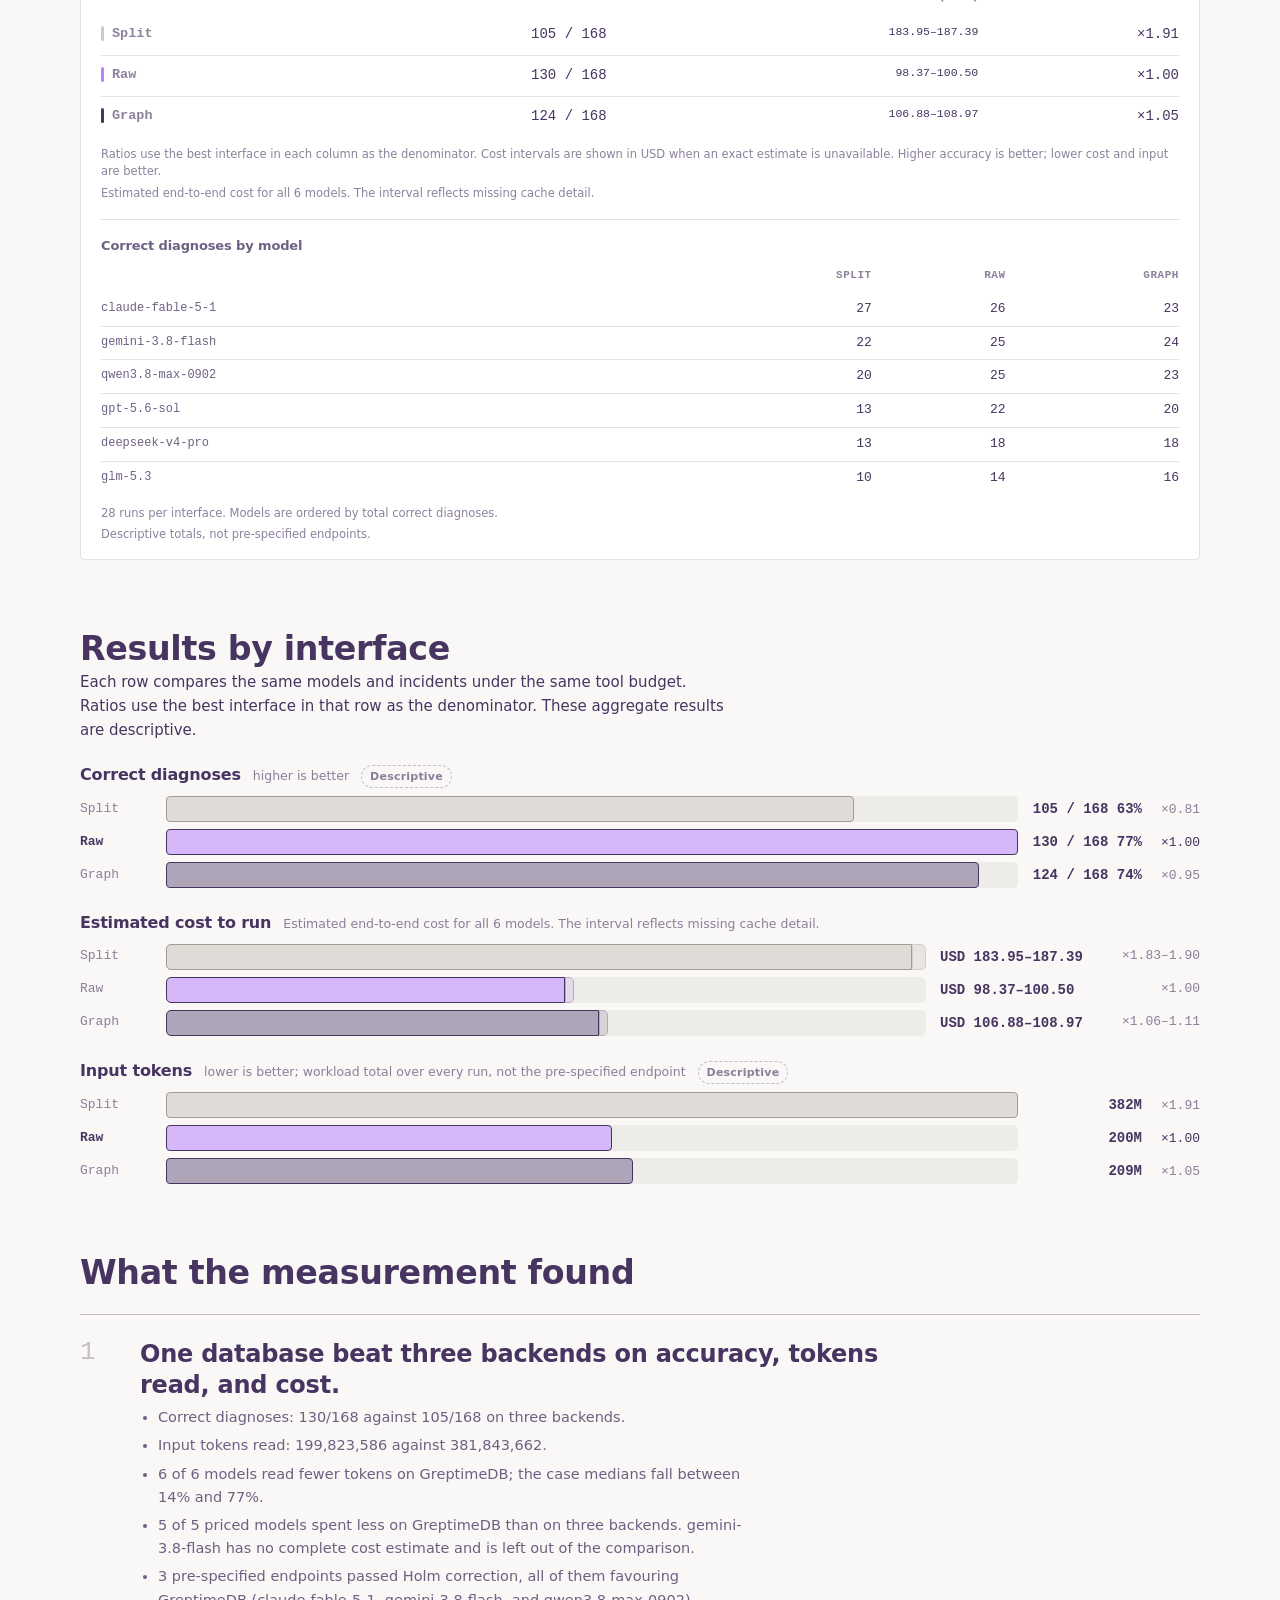
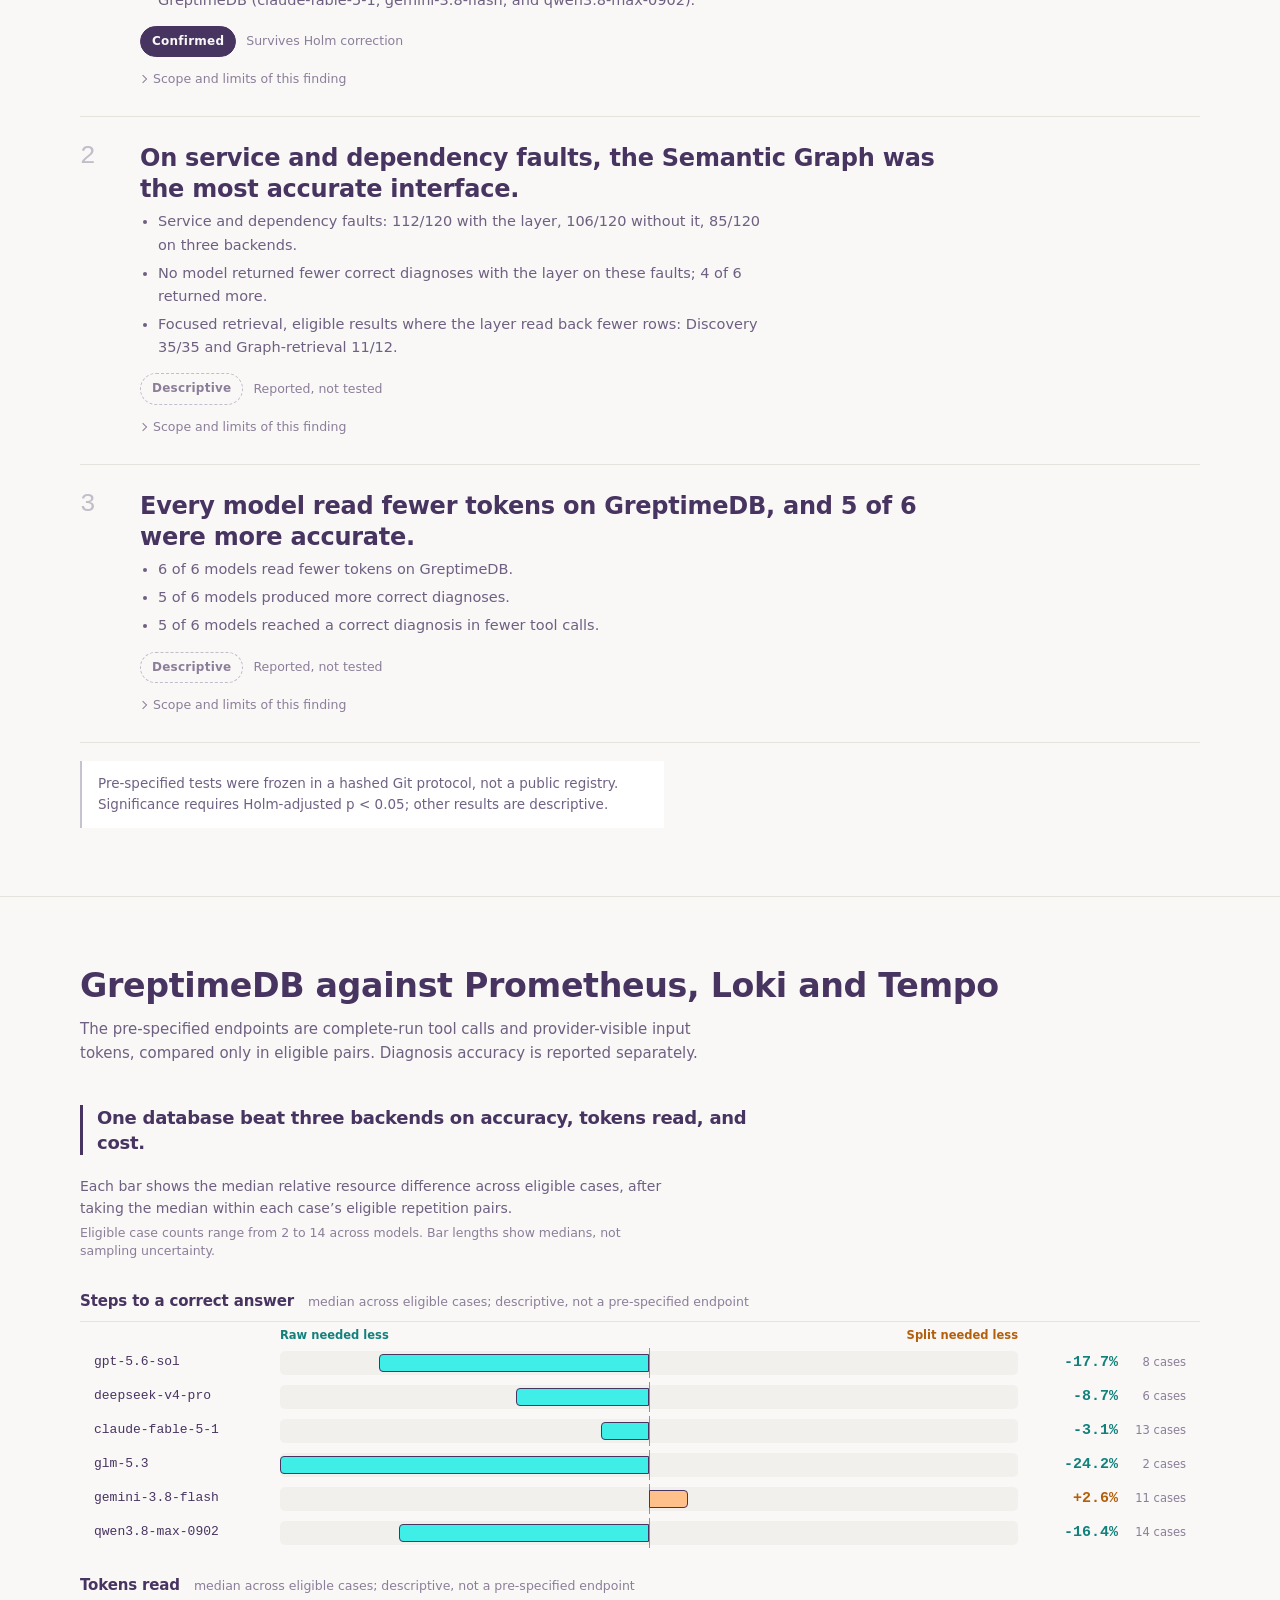
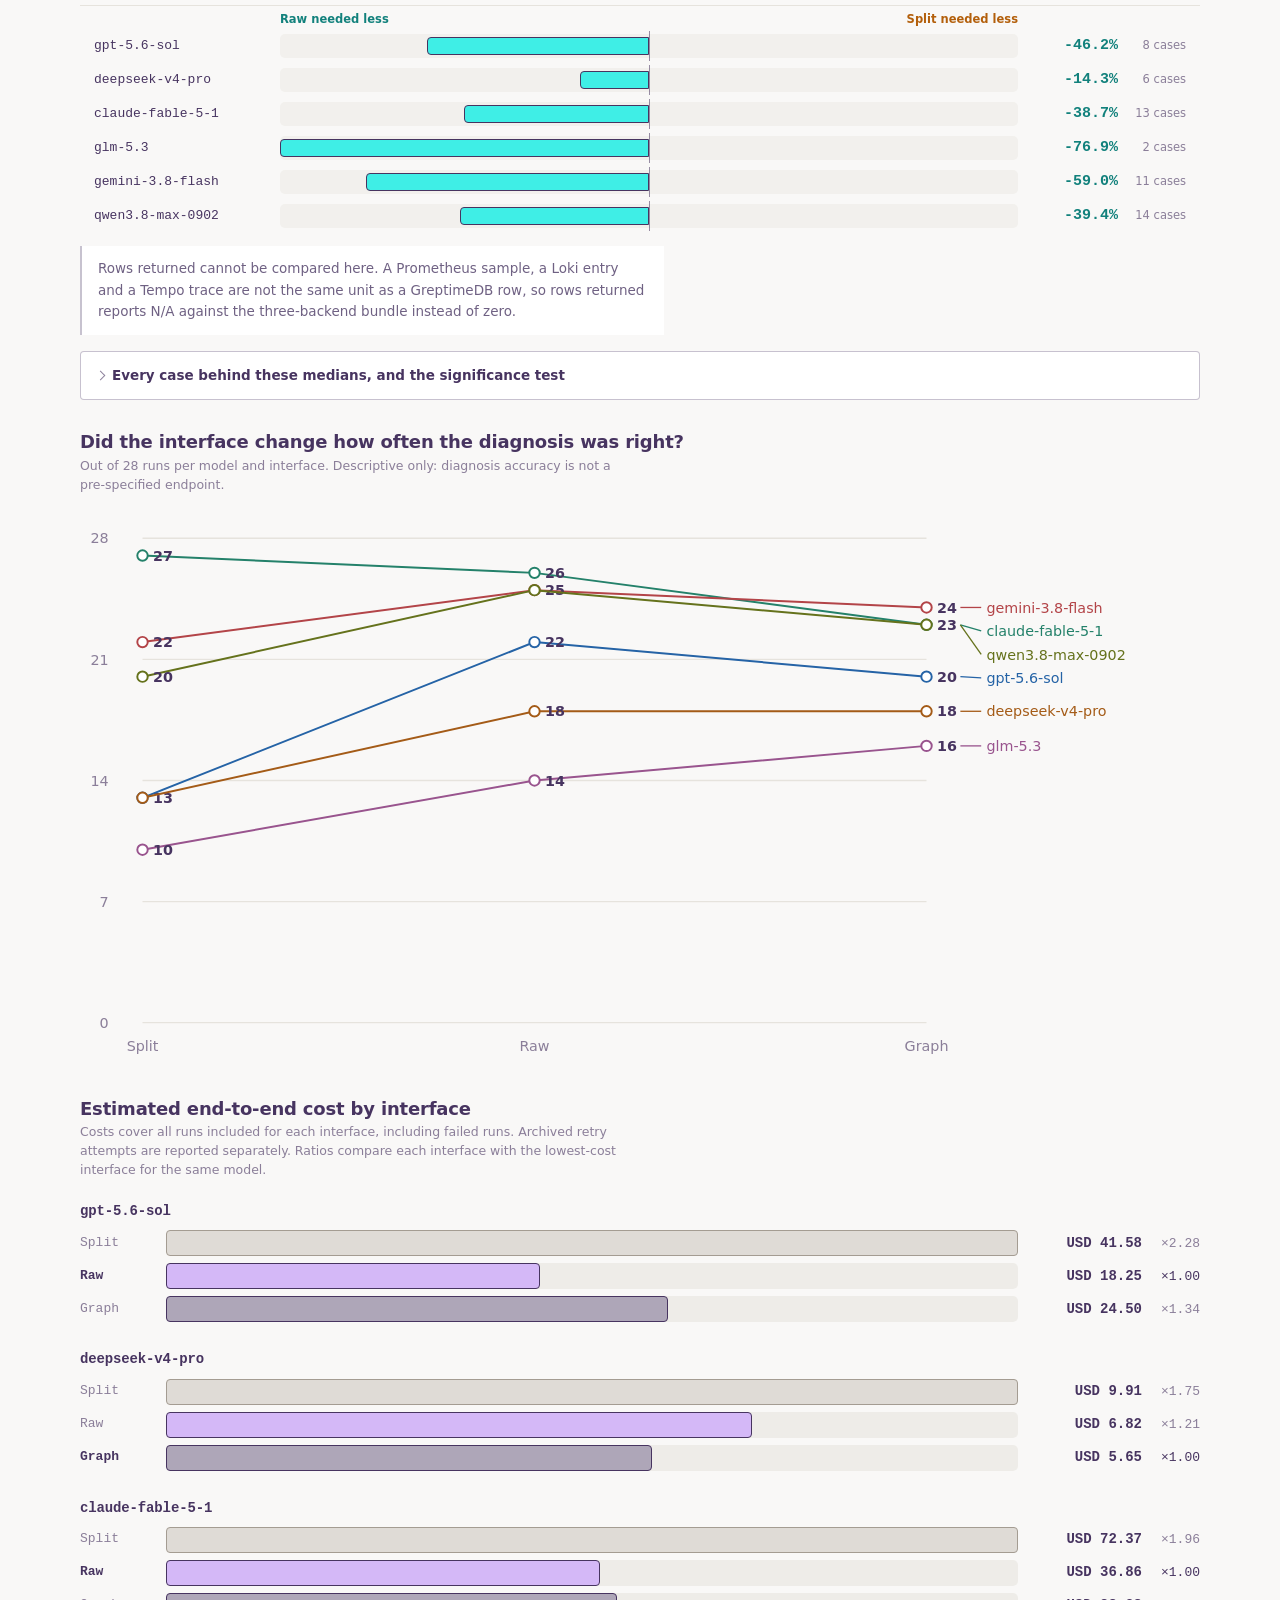
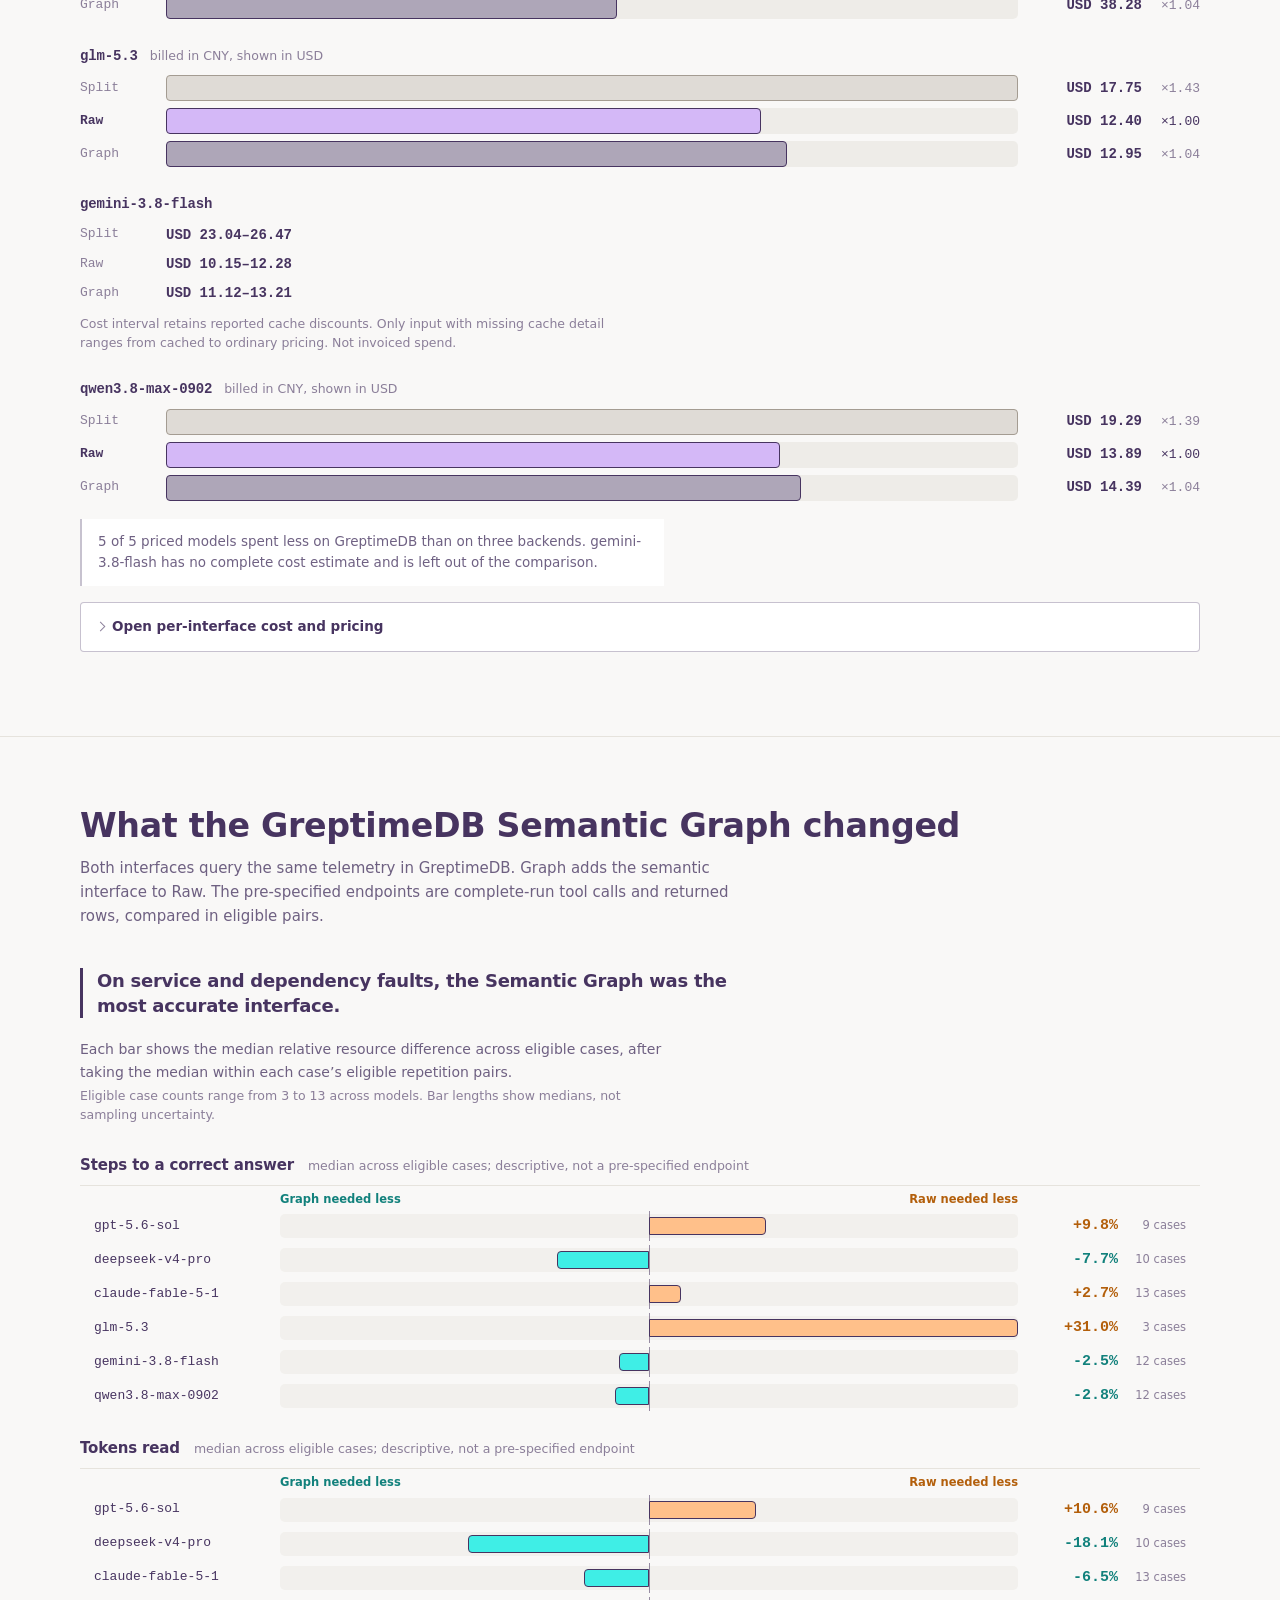
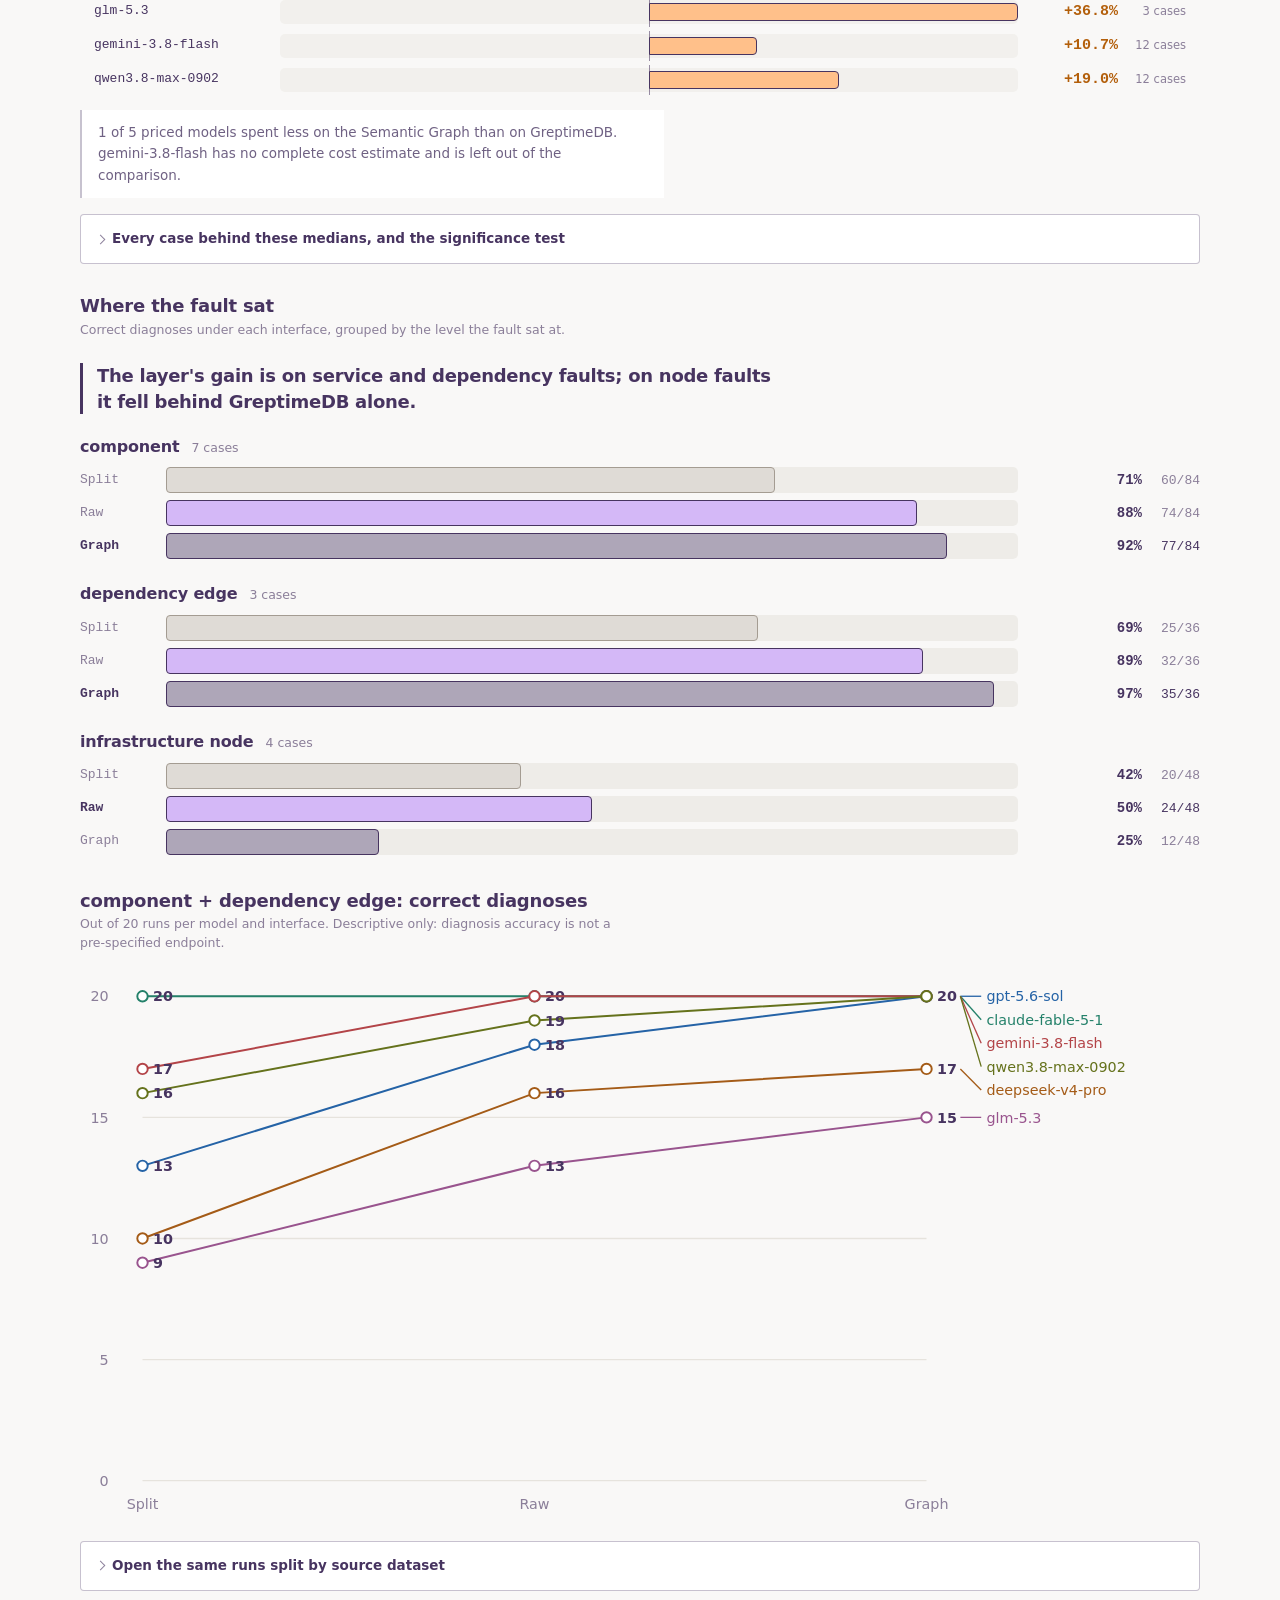
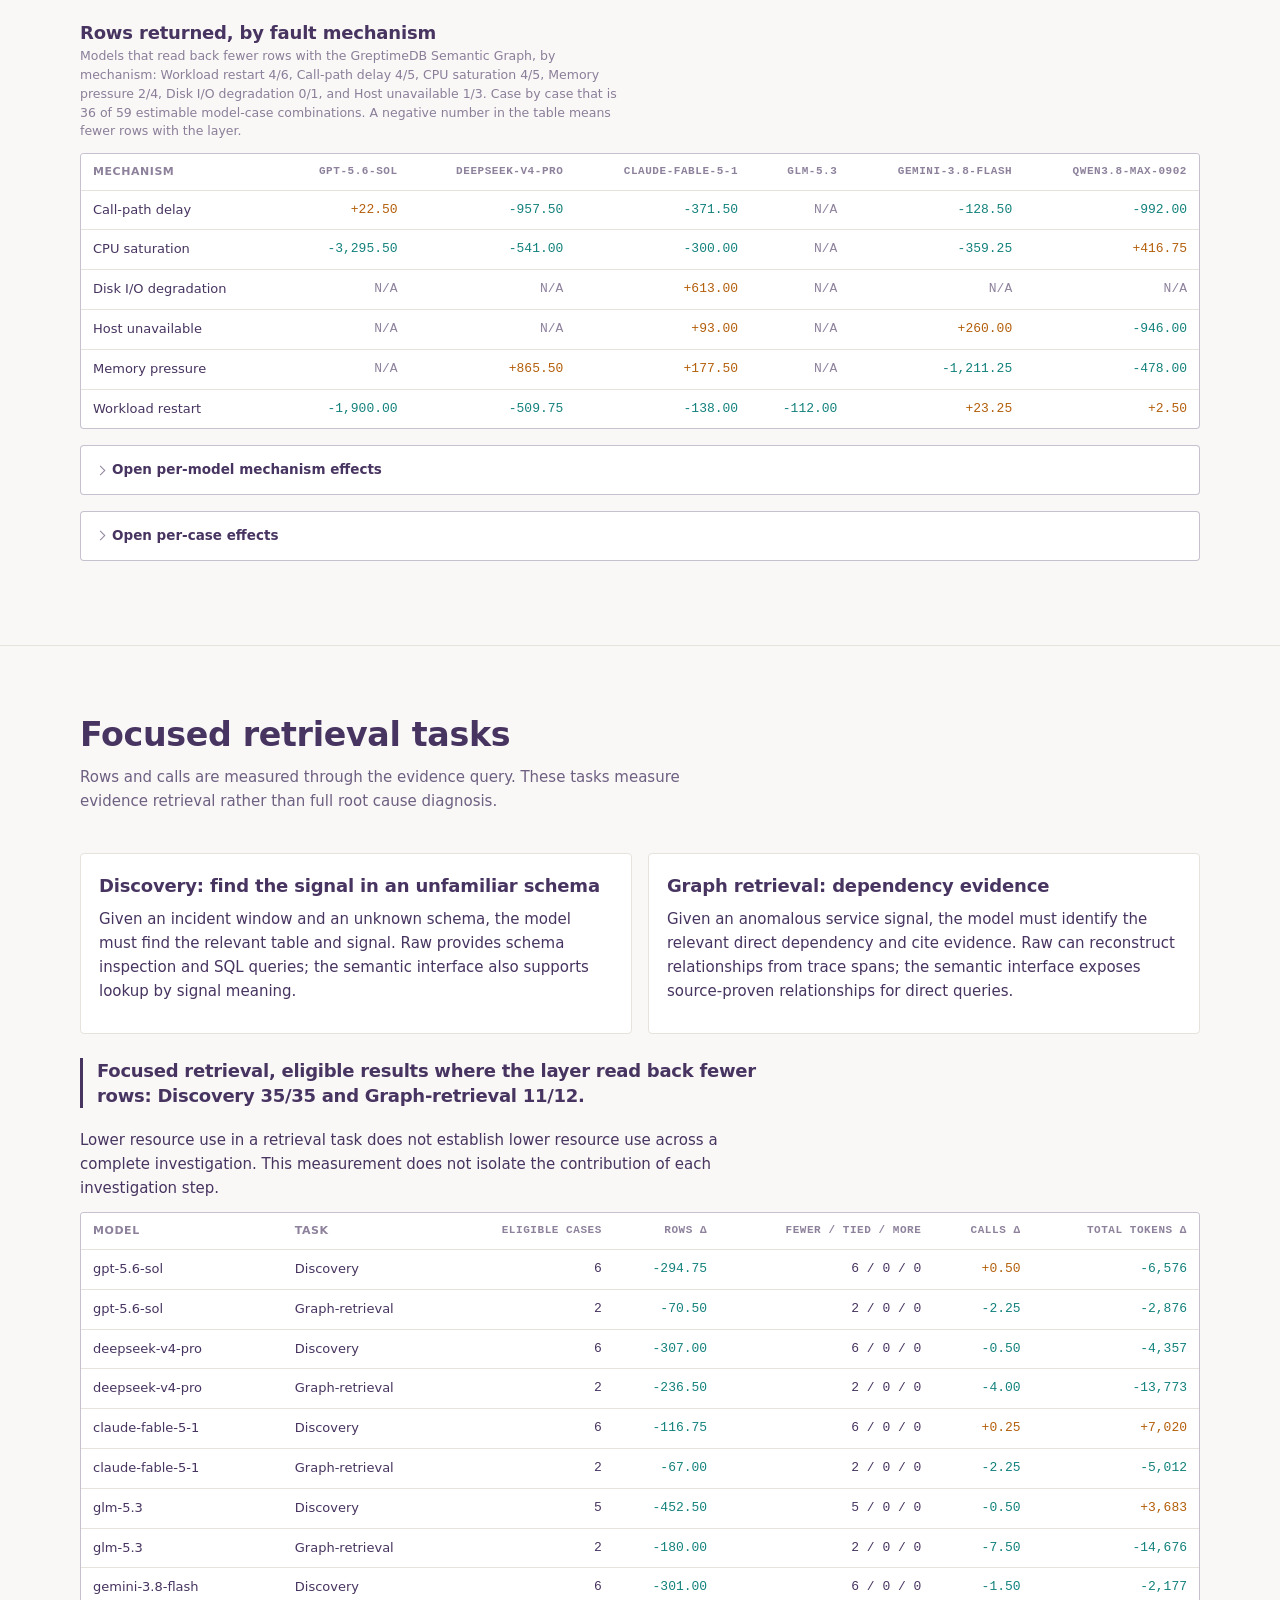
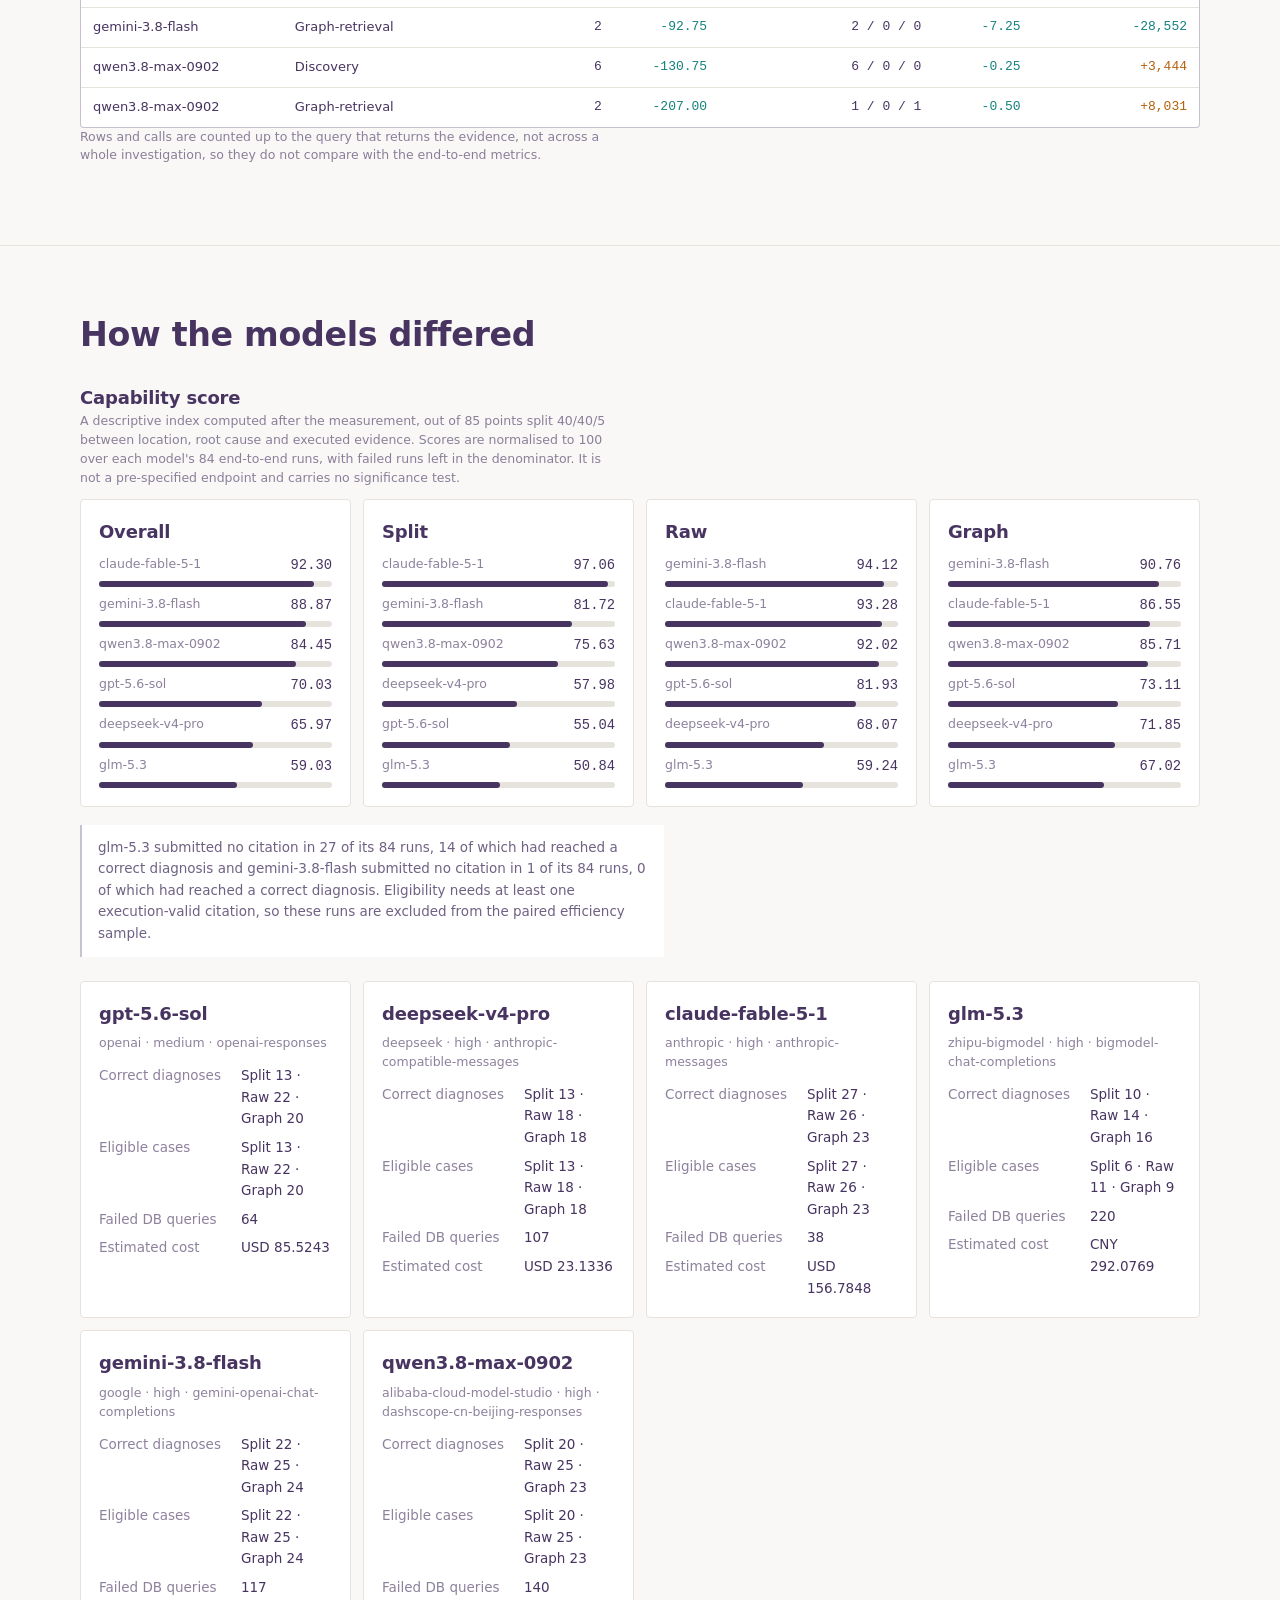
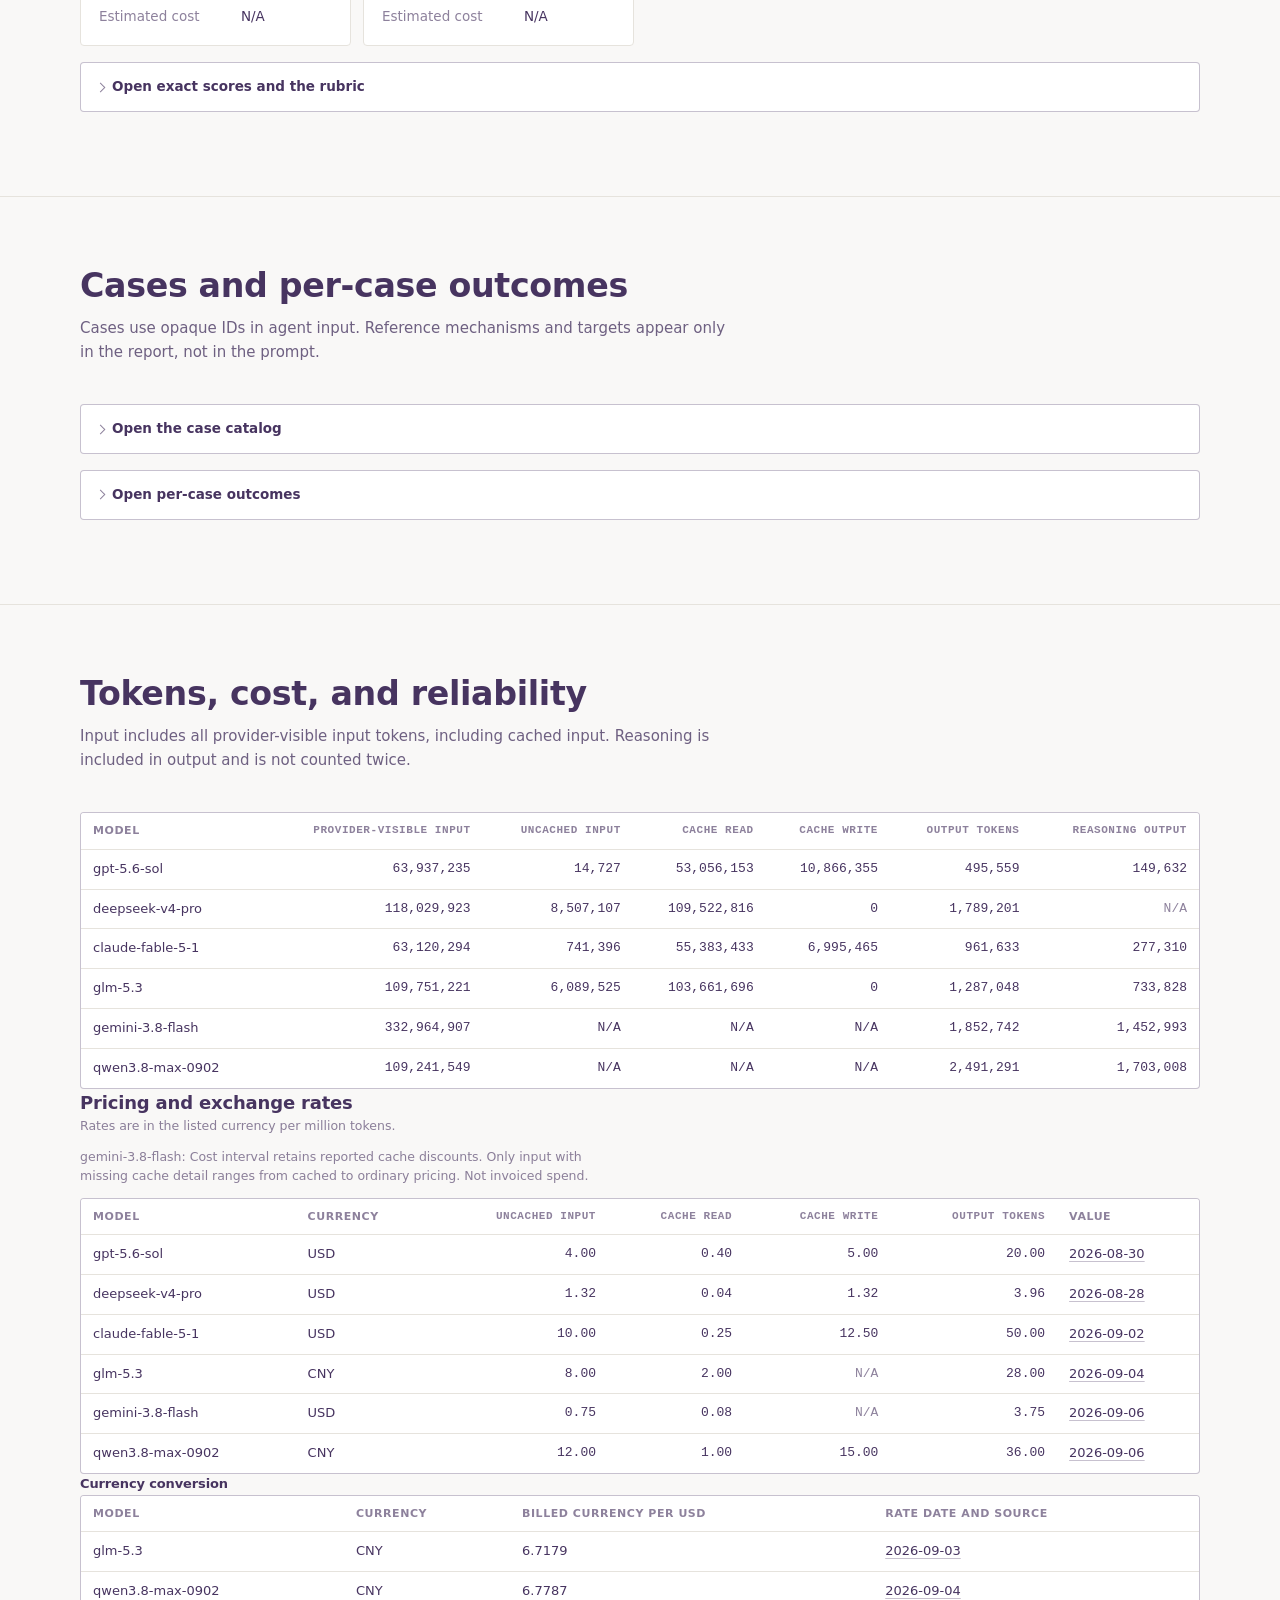
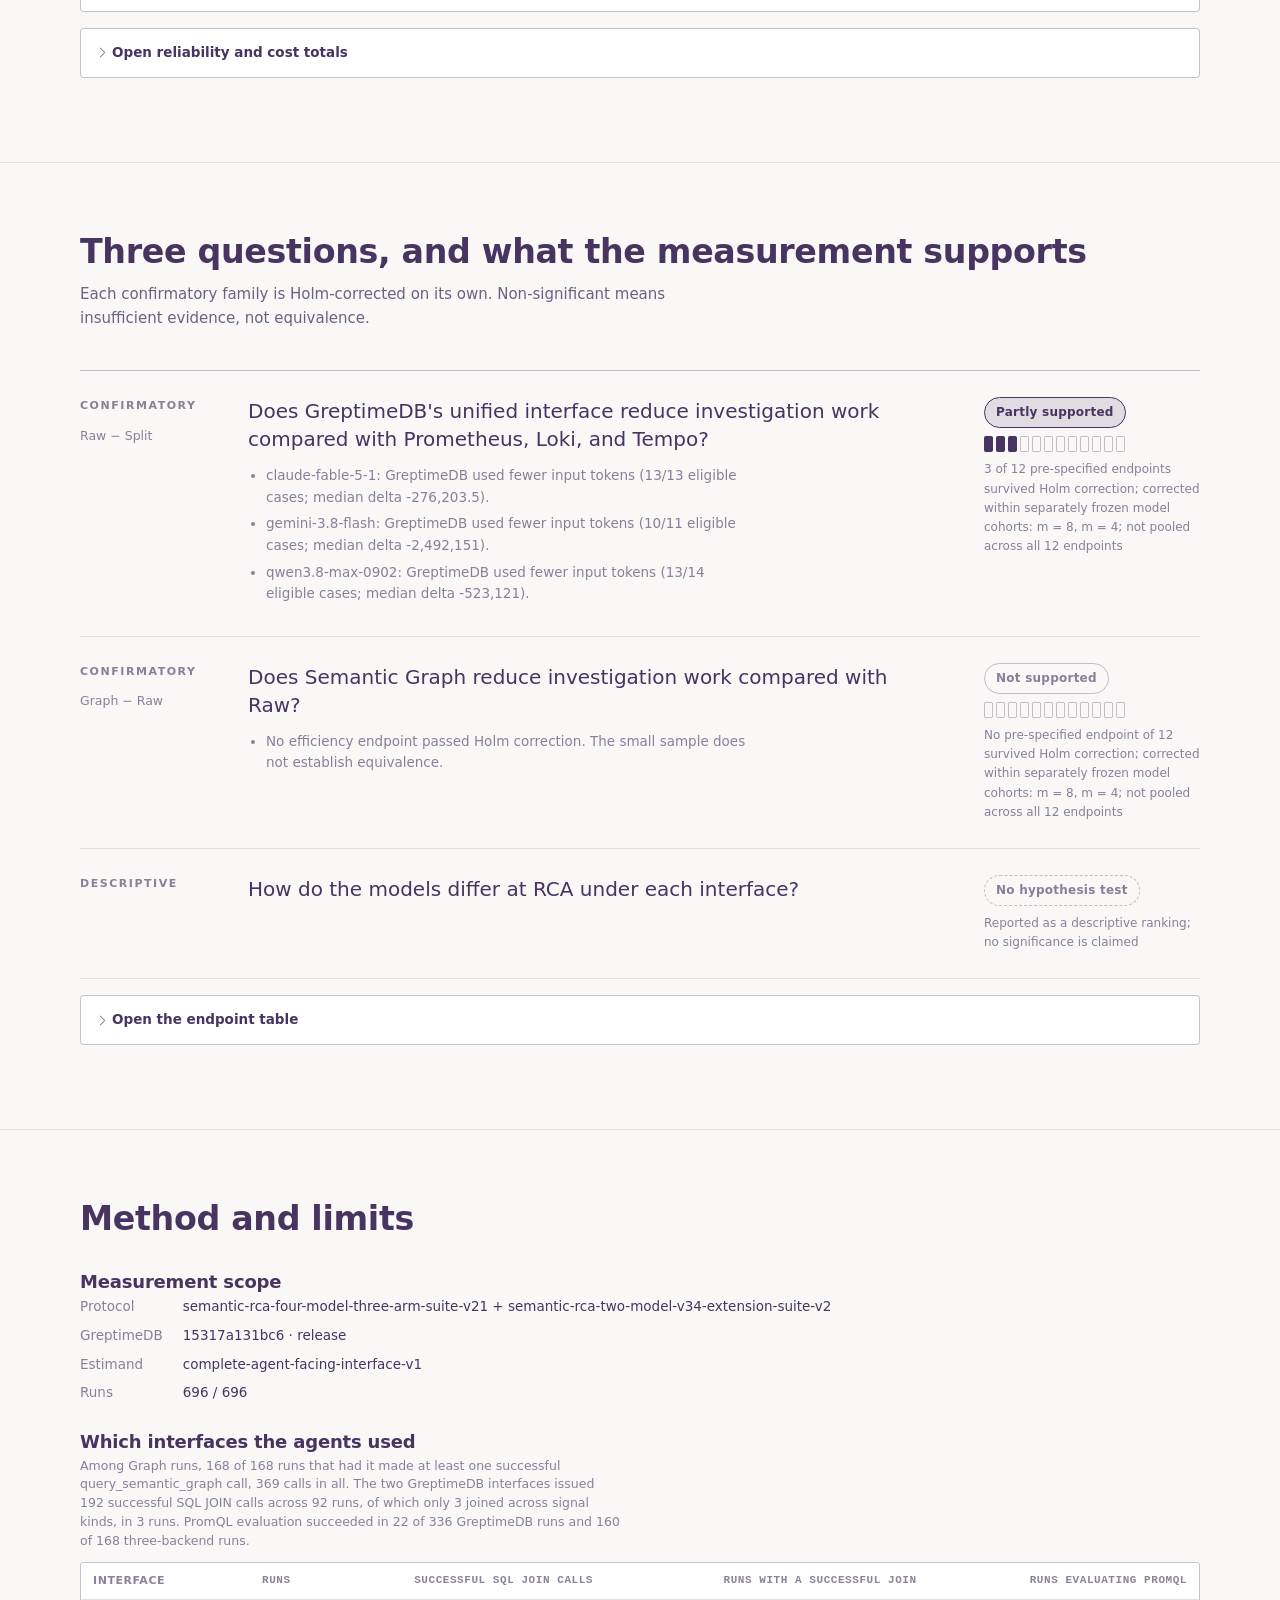
